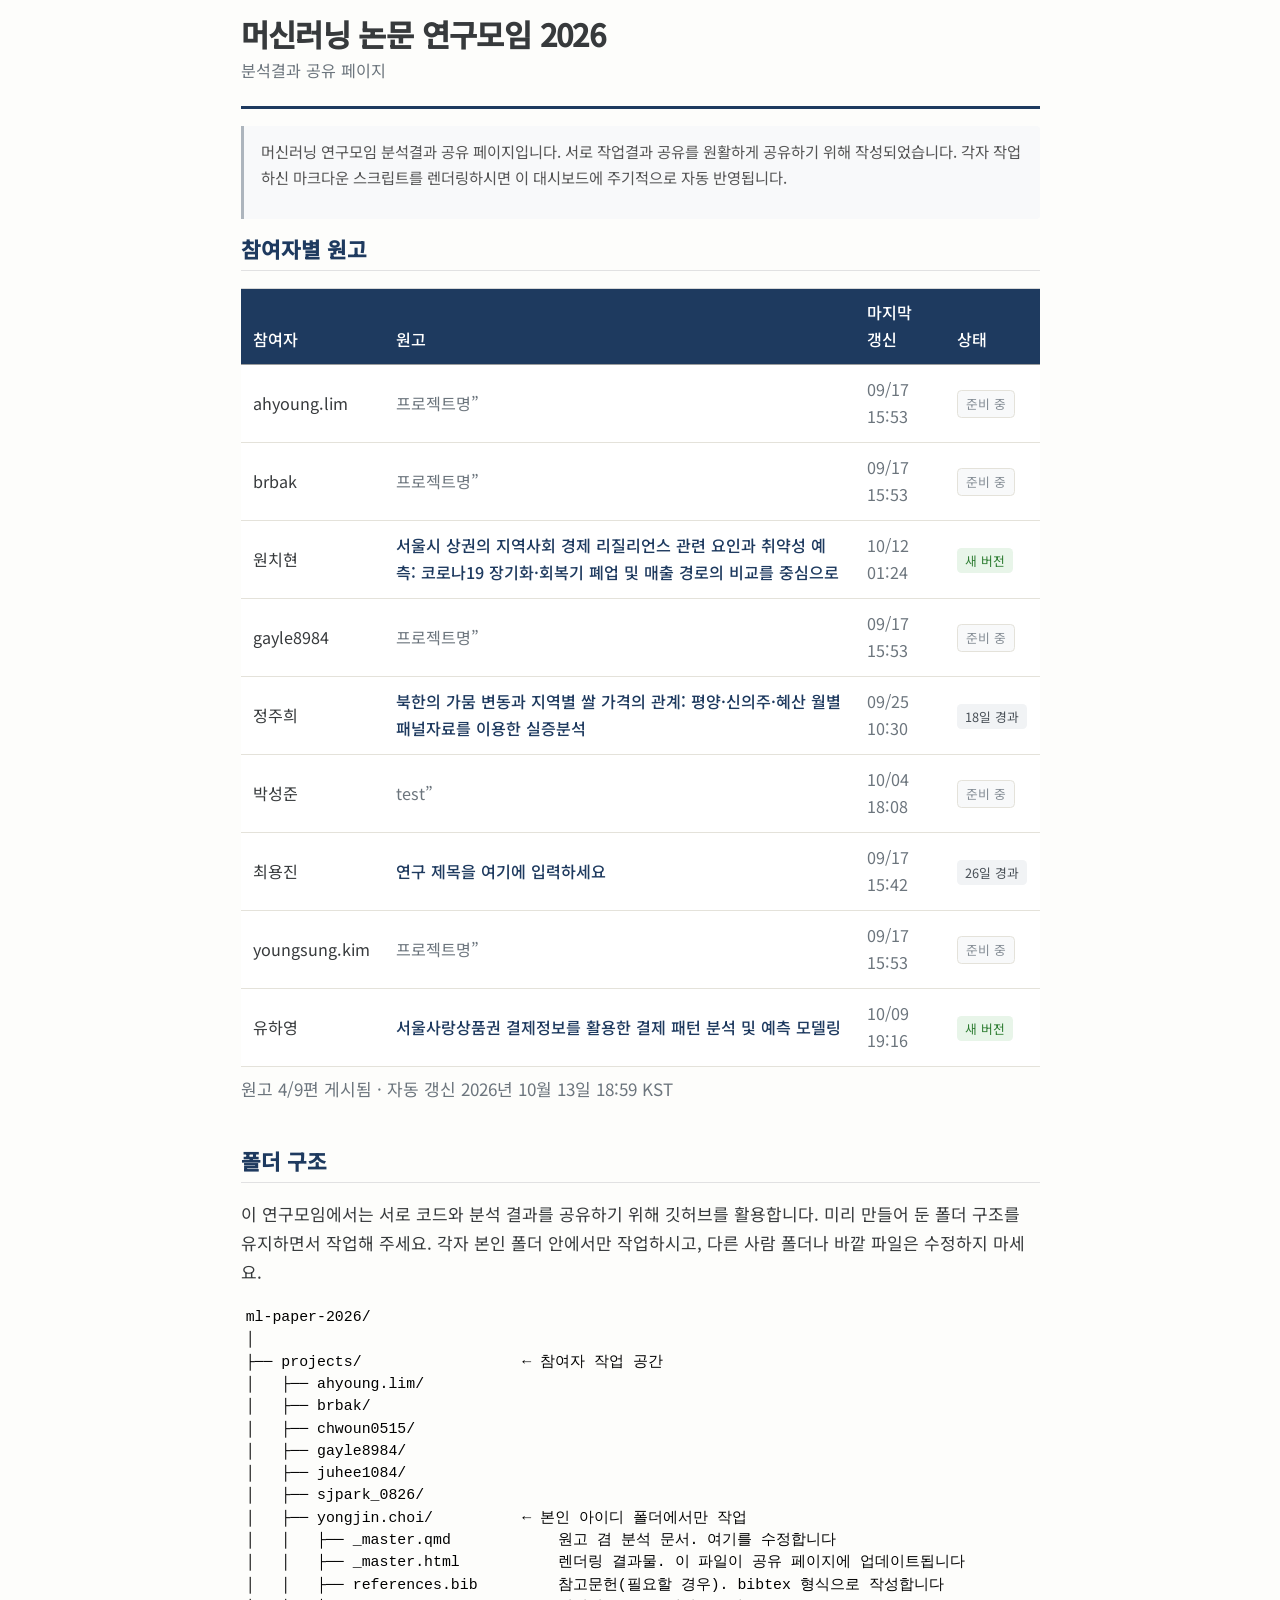
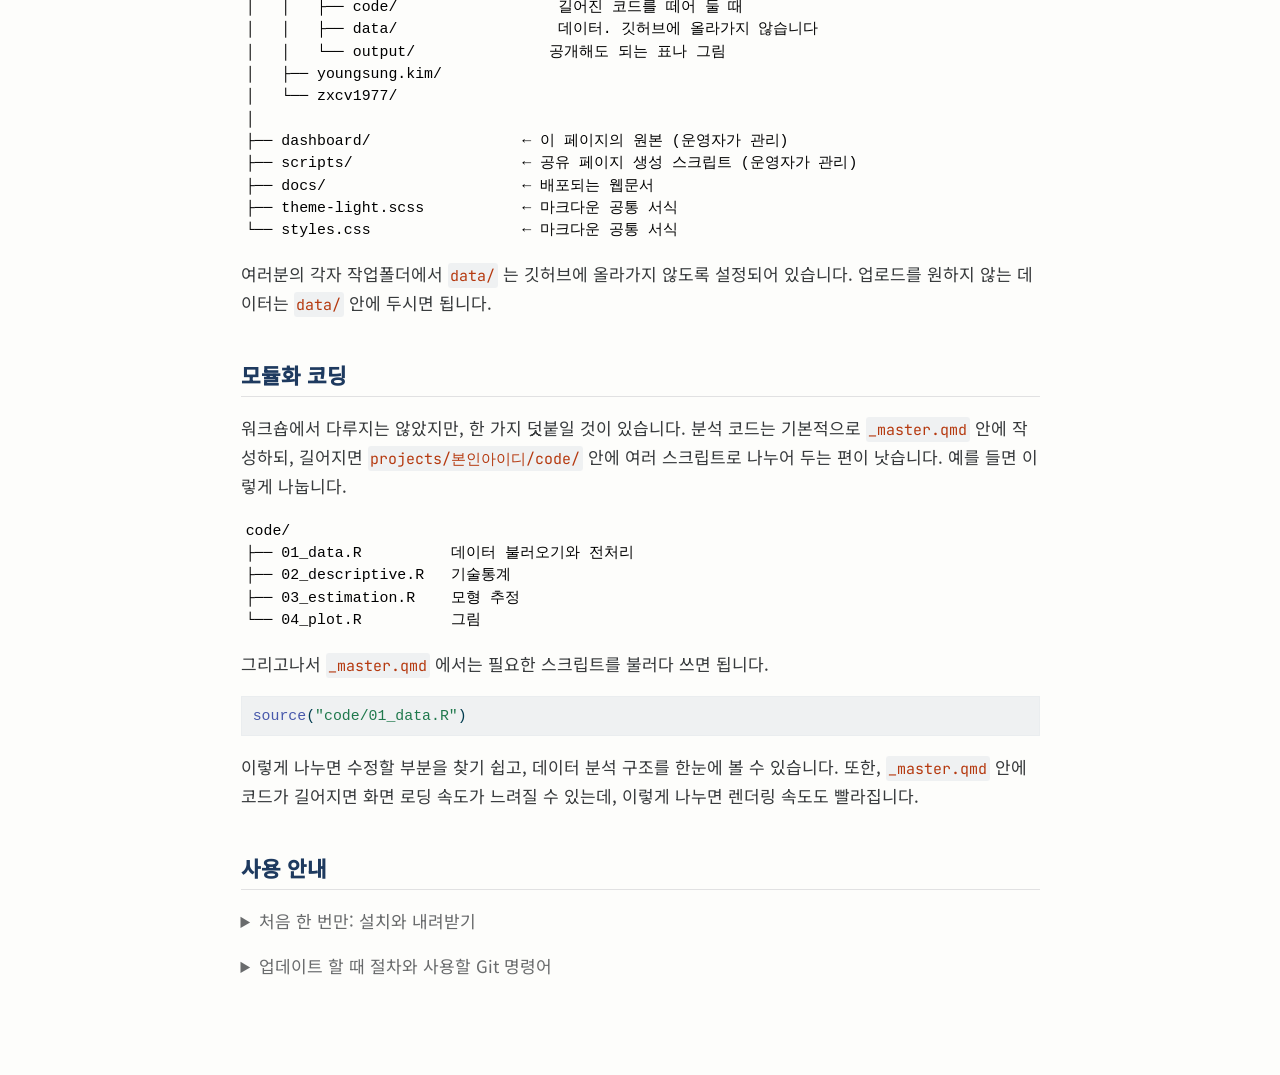
==== docs/index.html @ 2f72eb8a "Routine update 2026-10-14" ====
<!DOCTYPE html>
<html xmlns="http://www.w3.org/1999/xhtml" lang="ko" xml:lang="ko"><head>

<meta charset="utf-8">
<meta name="generator" content="quarto-1.9.38">

<meta name="viewport" content="width=device-width, initial-scale=1.0, user-scalable=yes">


<title>머신러닝 논문 연구모임 2026</title>
<style>

code{white-space: pre-wrap;}
span.smallcaps{font-variant: small-caps;}
div.columns{display: flex; gap: min(4vw, 1.5em);}
div.column{flex: auto; overflow-x: auto;}
div.hanging-indent{margin-left: 1.5em; text-indent: -1.5em;}
ul.task-list{list-style: none;}
ul.task-list li input[type="checkbox"] {
width: 0.8em;
margin: 0 0.8em 0.2em -1em;  vertical-align: middle;
}

html { -webkit-text-size-adjust: 100%; }
pre > code.sourceCode { white-space: pre; position: relative; }
pre > code.sourceCode > span { display: inline-block; line-height: 1.25; }
pre > code.sourceCode > span:empty { height: 1.2em; }
.sourceCode { overflow: visible; }
code.sourceCode > span { color: inherit; text-decoration: inherit; }
div.sourceCode { margin: 1em 0; }
pre.sourceCode { margin: 0; }
@media screen {
div.sourceCode { overflow: auto; }
}
@media print {
pre > code.sourceCode { white-space: pre-wrap; }
pre > code.sourceCode > span { text-indent: -5em; padding-left: 5em; }
}
pre.numberSource code
{ counter-reset: source-line 0; }
pre.numberSource code > span
{ position: relative; left: -4em; counter-increment: source-line; }
pre.numberSource code > span > a:first-child::before
{ content: counter(source-line);
position: relative; left: -1em; text-align: right; vertical-align: baseline;
border: none; display: inline-block;
-webkit-touch-callout: none; -webkit-user-select: none;
-khtml-user-select: none; -moz-user-select: none;
-ms-user-select: none; user-select: none;
padding: 0 4px; width: 4em;
}
pre.numberSource { margin-left: 3em; padding-left: 4px; }
div.sourceCode
{ }
@media screen {
pre > code.sourceCode > span > a:first-child::before { text-decoration: underline; }
}
</style>


<script>/*!
 * clipboard.js v2.0.11
 * https://clipboardjs.com/
 *
 * Licensed MIT © Zeno Rocha
 */
!function(t,e){"object"==typeof exports&&"object"==typeof module?module.exports=e():"function"==typeof define&&define.amd?define([],e):"object"==typeof exports?exports.ClipboardJS=e():t.ClipboardJS=e()}(this,function(){return n={686:function(t,e,n){"use strict";n.d(e,{default:function(){return b}});var e=n(279),i=n.n(e),e=n(370),u=n.n(e),e=n(817),r=n.n(e);function c(t){try{return document.execCommand(t)}catch(t){return}}var a=function(t){t=r()(t);return c("cut"),t};function o(t,e){var n,o,t=(n=t,o="rtl"===document.documentElement.getAttribute("dir"),(t=document.createElement("textarea")).style.fontSize="12pt",t.style.border="0",t.style.padding="0",t.style.margin="0",t.style.position="absolute",t.style[o?"right":"left"]="-9999px",o=window.pageYOffset||document.documentElement.scrollTop,t.style.top="".concat(o,"px"),t.setAttribute("readonly",""),t.value=n,t);return e.container.appendChild(t),e=r()(t),c("copy"),t.remove(),e}var f=function(t){var e=1<arguments.length&&void 0!==arguments[1]?arguments[1]:{container:document.body},n="";return"string"==typeof t?n=o(t,e):t instanceof HTMLInputElement&&!["text","search","url","tel","password"].includes(null==t?void 0:t.type)?n=o(t.value,e):(n=r()(t),c("copy")),n};function l(t){return(l="function"==typeof Symbol&&"symbol"==typeof Symbol.iterator?function(t){return typeof t}:function(t){return t&&"function"==typeof Symbol&&t.constructor===Symbol&&t!==Symbol.prototype?"symbol":typeof t})(t)}var s=function(){var t=0<arguments.length&&void 0!==arguments[0]?arguments[0]:{},e=t.action,n=void 0===e?"copy":e,o=t.container,e=t.target,t=t.text;if("copy"!==n&&"cut"!==n)throw new Error('Invalid "action" value, use either "copy" or "cut"');if(void 0!==e){if(!e||"object"!==l(e)||1!==e.nodeType)throw new Error('Invalid "target" value, use a valid Element');if("copy"===n&&e.hasAttribute("disabled"))throw new Error('Invalid "target" attribute. Please use "readonly" instead of "disabled" attribute');if("cut"===n&&(e.hasAttribute("readonly")||e.hasAttribute("disabled")))throw new Error('Invalid "target" attribute. You can\'t cut text from elements with "readonly" or "disabled" attributes')}return t?f(t,{container:o}):e?"cut"===n?a(e):f(e,{container:o}):void 0};function p(t){return(p="function"==typeof Symbol&&"symbol"==typeof Symbol.iterator?function(t){return typeof t}:function(t){return t&&"function"==typeof Symbol&&t.constructor===Symbol&&t!==Symbol.prototype?"symbol":typeof t})(t)}function d(t,e){for(var n=0;n<e.length;n++){var o=e[n];o.enumerable=o.enumerable||!1,o.configurable=!0,"value"in o&&(o.writable=!0),Object.defineProperty(t,o.key,o)}}function y(t,e){return(y=Object.setPrototypeOf||function(t,e){return t.__proto__=e,t})(t,e)}function h(n){var o=function(){if("undefined"==typeof Reflect||!Reflect.construct)return!1;if(Reflect.construct.sham)return!1;if("function"==typeof Proxy)return!0;try{return Date.prototype.toString.call(Reflect.construct(Date,[],function(){})),!0}catch(t){return!1}}();return function(){var t,e=v(n);return t=o?(t=v(this).constructor,Reflect.construct(e,arguments,t)):e.apply(this,arguments),e=this,!(t=t)||"object"!==p(t)&&"function"!=typeof t?function(t){if(void 0!==t)return t;throw new ReferenceError("this hasn't been initialised - super() hasn't been called")}(e):t}}function v(t){return(v=Object.setPrototypeOf?Object.getPrototypeOf:function(t){return t.__proto__||Object.getPrototypeOf(t)})(t)}function m(t,e){t="data-clipboard-".concat(t);if(e.hasAttribute(t))return e.getAttribute(t)}var b=function(){!function(t,e){if("function"!=typeof e&&null!==e)throw new TypeError("Super expression must either be null or a function");t.prototype=Object.create(e&&e.prototype,{constructor:{value:t,writable:!0,configurable:!0}}),e&&y(t,e)}(r,i());var t,e,n,o=h(r);function r(t,e){var n;return function(t){if(!(t instanceof r))throw new TypeError("Cannot call a class as a function")}(this),(n=o.call(this)).resolveOptions(e),n.listenClick(t),n}return t=r,n=[{key:"copy",value:function(t){var e=1<arguments.length&&void 0!==arguments[1]?arguments[1]:{container:document.body};return f(t,e)}},{key:"cut",value:function(t){return a(t)}},{key:"isSupported",value:function(){var t=0<arguments.length&&void 0!==arguments[0]?arguments[0]:["copy","cut"],t="string"==typeof t?[t]:t,e=!!document.queryCommandSupported;return t.forEach(function(t){e=e&&!!document.queryCommandSupported(t)}),e}}],(e=[{key:"resolveOptions",value:function(){var t=0<arguments.length&&void 0!==arguments[0]?arguments[0]:{};this.action="function"==typeof t.action?t.action:this.defaultAction,this.target="function"==typeof t.target?t.target:this.defaultTarget,this.text="function"==typeof t.text?t.text:this.defaultText,this.container="object"===p(t.container)?t.container:document.body}},{key:"listenClick",value:function(t){var e=this;this.listener=u()(t,"click",function(t){return e.onClick(t)})}},{key:"onClick",value:function(t){var e=t.delegateTarget||t.currentTarget,n=this.action(e)||"copy",t=s({action:n,container:this.container,target:this.target(e),text:this.text(e)});this.emit(t?"success":"error",{action:n,text:t,trigger:e,clearSelection:function(){e&&e.focus(),window.getSelection().removeAllRanges()}})}},{key:"defaultAction",value:function(t){return m("action",t)}},{key:"defaultTarget",value:function(t){t=m("target",t);if(t)return document.querySelector(t)}},{key:"defaultText",value:function(t){return m("text",t)}},{key:"destroy",value:function(){this.listener.destroy()}}])&&d(t.prototype,e),n&&d(t,n),r}()},828:function(t){var e;"undefined"==typeof Element||Element.prototype.matches||((e=Element.prototype).matches=e.matchesSelector||e.mozMatchesSelector||e.msMatchesSelector||e.oMatchesSelector||e.webkitMatchesSelector),t.exports=function(t,e){for(;t&&9!==t.nodeType;){if("function"==typeof t.matches&&t.matches(e))return t;t=t.parentNode}}},438:function(t,e,n){var u=n(828);function i(t,e,n,o,r){var i=function(e,n,t,o){return function(t){t.delegateTarget=u(t.target,n),t.delegateTarget&&o.call(e,t)}}.apply(this,arguments);return t.addEventListener(n,i,r),{destroy:function(){t.removeEventListener(n,i,r)}}}t.exports=function(t,e,n,o,r){return"function"==typeof t.addEventListener?i.apply(null,arguments):"function"==typeof n?i.bind(null,document).apply(null,arguments):("string"==typeof t&&(t=document.querySelectorAll(t)),Array.prototype.map.call(t,function(t){return i(t,e,n,o,r)}))}},879:function(t,n){n.node=function(t){return void 0!==t&&t instanceof HTMLElement&&1===t.nodeType},n.nodeList=function(t){var e=Object.prototype.toString.call(t);return void 0!==t&&("[object NodeList]"===e||"[object HTMLCollection]"===e)&&"length"in t&&(0===t.length||n.node(t[0]))},n.string=function(t){return"string"==typeof t||t instanceof String},n.fn=function(t){return"[object Function]"===Object.prototype.toString.call(t)}},370:function(t,e,n){var f=n(879),l=n(438);t.exports=function(t,e,n){if(!t&&!e&&!n)throw new Error("Missing required arguments");if(!f.string(e))throw new TypeError("Second argument must be a String");if(!f.fn(n))throw new TypeError("Third argument must be a Function");if(f.node(t))return c=e,a=n,(u=t).addEventListener(c,a),{destroy:function(){u.removeEventListener(c,a)}};if(f.nodeList(t))return o=t,r=e,i=n,Array.prototype.forEach.call(o,function(t){t.addEventListener(r,i)}),{destroy:function(){Array.prototype.forEach.call(o,function(t){t.removeEventListener(r,i)})}};if(f.string(t))return t=t,e=e,n=n,l(document.body,t,e,n);throw new TypeError("First argument must be a String, HTMLElement, HTMLCollection, or NodeList");var o,r,i,u,c,a}},817:function(t){t.exports=function(t){var e,n="SELECT"===t.nodeName?(t.focus(),t.value):"INPUT"===t.nodeName||"TEXTAREA"===t.nodeName?((e=t.hasAttribute("readonly"))||t.setAttribute("readonly",""),t.select(),t.setSelectionRange(0,t.value.length),e||t.removeAttribute("readonly"),t.value):(t.hasAttribute("contenteditable")&&t.focus(),n=window.getSelection(),(e=document.createRange()).selectNodeContents(t),n.removeAllRanges(),n.addRange(e),n.toString());return n}},279:function(t){function e(){}e.prototype={on:function(t,e,n){var o=this.e||(this.e={});return(o[t]||(o[t]=[])).push({fn:e,ctx:n}),this},once:function(t,e,n){var o=this;function r(){o.off(t,r),e.apply(n,arguments)}return r._=e,this.on(t,r,n)},emit:function(t){for(var e=[].slice.call(arguments,1),n=((this.e||(this.e={}))[t]||[]).slice(),o=0,r=n.length;o<r;o++)n[o].fn.apply(n[o].ctx,e);return this},off:function(t,e){var n=this.e||(this.e={}),o=n[t],r=[];if(o&&e)for(var i=0,u=o.length;i<u;i++)o[i].fn!==e&&o[i].fn._!==e&&r.push(o[i]);return r.length?n[t]=r:delete n[t],this}},t.exports=e,t.exports.TinyEmitter=e}},r={},o.n=function(t){var e=t&&t.__esModule?function(){return t.default}:function(){return t};return o.d(e,{a:e}),e},o.d=function(t,e){for(var n in e)o.o(e,n)&&!o.o(t,n)&&Object.defineProperty(t,n,{enumerable:!0,get:e[n]})},o.o=function(t,e){return Object.prototype.hasOwnProperty.call(t,e)},o(686).default;function o(t){if(r[t])return r[t].exports;var e=r[t]={exports:{}};return n[t](e,e.exports,o),e.exports}var n,r});</script>
<script src="[data-uri]" type="module"></script>
<script src="[data-uri]" type="module"></script>
<script>/**
 * @popperjs/core v2.11.7 - MIT License
 */

!function(e,t){"object"==typeof exports&&"undefined"!=typeof module?t(exports):"function"==typeof define&&define.amd?define(["exports"],t):t((e="undefined"!=typeof globalThis?globalThis:e||self).Popper={})}(this,(function(e){"use strict";function t(e){if(null==e)return window;if("[object Window]"!==e.toString()){var t=e.ownerDocument;return t&&t.defaultView||window}return e}function n(e){return e instanceof t(e).Element||e instanceof Element}function r(e){return e instanceof t(e).HTMLElement||e instanceof HTMLElement}function o(e){return"undefined"!=typeof ShadowRoot&&(e instanceof t(e).ShadowRoot||e instanceof ShadowRoot)}var i=Math.max,a=Math.min,s=Math.round;function f(){var e=navigator.userAgentData;return null!=e&&e.brands&&Array.isArray(e.brands)?e.brands.map((function(e){return e.brand+"/"+e.version})).join(" "):navigator.userAgent}function c(){return!/^((?!chrome|android).)*safari/i.test(f())}function p(e,o,i){void 0===o&&(o=!1),void 0===i&&(i=!1);var a=e.getBoundingClientRect(),f=1,p=1;o&&r(e)&&(f=e.offsetWidth>0&&s(a.width)/e.offsetWidth||1,p=e.offsetHeight>0&&s(a.height)/e.offsetHeight||1);var u=(n(e)?t(e):window).visualViewport,l=!c()&&i,d=(a.left+(l&&u?u.offsetLeft:0))/f,h=(a.top+(l&&u?u.offsetTop:0))/p,m=a.width/f,v=a.height/p;return{width:m,height:v,top:h,right:d+m,bottom:h+v,left:d,x:d,y:h}}function u(e){var n=t(e);return{scrollLeft:n.pageXOffset,scrollTop:n.pageYOffset}}function l(e){return e?(e.nodeName||"").toLowerCase():null}function d(e){return((n(e)?e.ownerDocument:e.document)||window.document).documentElement}function h(e){return p(d(e)).left+u(e).scrollLeft}function m(e){return t(e).getComputedStyle(e)}function v(e){var t=m(e),n=t.overflow,r=t.overflowX,o=t.overflowY;return/auto|scroll|overlay|hidden/.test(n+o+r)}function y(e,n,o){void 0===o&&(o=!1);var i,a,f=r(n),c=r(n)&&function(e){var t=e.getBoundingClientRect(),n=s(t.width)/e.offsetWidth||1,r=s(t.height)/e.offsetHeight||1;return 1!==n||1!==r}(n),m=d(n),y=p(e,c,o),g={scrollLeft:0,scrollTop:0},b={x:0,y:0};return(f||!f&&!o)&&(("body"!==l(n)||v(m))&&(g=(i=n)!==t(i)&&r(i)?{scrollLeft:(a=i).scrollLeft,scrollTop:a.scrollTop}:u(i)),r(n)?((b=p(n,!0)).x+=n.clientLeft,b.y+=n.clientTop):m&&(b.x=h(m))),{x:y.left+g.scrollLeft-b.x,y:y.top+g.scrollTop-b.y,width:y.width,height:y.height}}function g(e){var t=p(e),n=e.offsetWidth,r=e.offsetHeight;return Math.abs(t.width-n)<=1&&(n=t.width),Math.abs(t.height-r)<=1&&(r=t.height),{x:e.offsetLeft,y:e.offsetTop,width:n,height:r}}function b(e){return"html"===l(e)?e:e.assignedSlot||e.parentNode||(o(e)?e.host:null)||d(e)}function x(e){return["html","body","#document"].indexOf(l(e))>=0?e.ownerDocument.body:r(e)&&v(e)?e:x(b(e))}function w(e,n){var r;void 0===n&&(n=[]);var o=x(e),i=o===(null==(r=e.ownerDocument)?void 0:r.body),a=t(o),s=i?[a].concat(a.visualViewport||[],v(o)?o:[]):o,f=n.concat(s);return i?f:f.concat(w(b(s)))}function O(e){return["table","td","th"].indexOf(l(e))>=0}function j(e){return r(e)&&"fixed"!==m(e).position?e.offsetParent:null}function E(e){for(var n=t(e),i=j(e);i&&O(i)&&"static"===m(i).position;)i=j(i);return i&&("html"===l(i)||"body"===l(i)&&"static"===m(i).position)?n:i||function(e){var t=/firefox/i.test(f());if(/Trident/i.test(f())&&r(e)&&"fixed"===m(e).position)return null;var n=b(e);for(o(n)&&(n=n.host);r(n)&&["html","body"].indexOf(l(n))<0;){var i=m(n);if("none"!==i.transform||"none"!==i.perspective||"paint"===i.contain||-1!==["transform","perspective"].indexOf(i.willChange)||t&&"filter"===i.willChange||t&&i.filter&&"none"!==i.filter)return n;n=n.parentNode}return null}(e)||n}var D="top",A="bottom",L="right",P="left",M="auto",k=[D,A,L,P],W="start",B="end",H="viewport",T="popper",R=k.reduce((function(e,t){return e.concat([t+"-"+W,t+"-"+B])}),[]),S=[].concat(k,[M]).reduce((function(e,t){return e.concat([t,t+"-"+W,t+"-"+B])}),[]),V=["beforeRead","read","afterRead","beforeMain","main","afterMain","beforeWrite","write","afterWrite"];function q(e){var t=new Map,n=new Set,r=[];function o(e){n.add(e.name),[].concat(e.requires||[],e.requiresIfExists||[]).forEach((function(e){if(!n.has(e)){var r=t.get(e);r&&o(r)}})),r.push(e)}return e.forEach((function(e){t.set(e.name,e)})),e.forEach((function(e){n.has(e.name)||o(e)})),r}function C(e){return e.split("-")[0]}function N(e,t){var n=t.getRootNode&&t.getRootNode();if(e.contains(t))return!0;if(n&&o(n)){var r=t;do{if(r&&e.isSameNode(r))return!0;r=r.parentNode||r.host}while(r)}return!1}function I(e){return Object.assign({},e,{left:e.x,top:e.y,right:e.x+e.width,bottom:e.y+e.height})}function _(e,r,o){return r===H?I(function(e,n){var r=t(e),o=d(e),i=r.visualViewport,a=o.clientWidth,s=o.clientHeight,f=0,p=0;if(i){a=i.width,s=i.height;var u=c();(u||!u&&"fixed"===n)&&(f=i.offsetLeft,p=i.offsetTop)}return{width:a,height:s,x:f+h(e),y:p}}(e,o)):n(r)?function(e,t){var n=p(e,!1,"fixed"===t);return n.top=n.top+e.clientTop,n.left=n.left+e.clientLeft,n.bottom=n.top+e.clientHeight,n.right=n.left+e.clientWidth,n.width=e.clientWidth,n.height=e.clientHeight,n.x=n.left,n.y=n.top,n}(r,o):I(function(e){var t,n=d(e),r=u(e),o=null==(t=e.ownerDocument)?void 0:t.body,a=i(n.scrollWidth,n.clientWidth,o?o.scrollWidth:0,o?o.clientWidth:0),s=i(n.scrollHeight,n.clientHeight,o?o.scrollHeight:0,o?o.clientHeight:0),f=-r.scrollLeft+h(e),c=-r.scrollTop;return"rtl"===m(o||n).direction&&(f+=i(n.clientWidth,o?o.clientWidth:0)-a),{width:a,height:s,x:f,y:c}}(d(e)))}function F(e,t,o,s){var f="clippingParents"===t?function(e){var t=w(b(e)),o=["absolute","fixed"].indexOf(m(e).position)>=0&&r(e)?E(e):e;return n(o)?t.filter((function(e){return n(e)&&N(e,o)&&"body"!==l(e)})):[]}(e):[].concat(t),c=[].concat(f,[o]),p=c[0],u=c.reduce((function(t,n){var r=_(e,n,s);return t.top=i(r.top,t.top),t.right=a(r.right,t.right),t.bottom=a(r.bottom,t.bottom),t.left=i(r.left,t.left),t}),_(e,p,s));return u.width=u.right-u.left,u.height=u.bottom-u.top,u.x=u.left,u.y=u.top,u}function U(e){return e.split("-")[1]}function z(e){return["top","bottom"].indexOf(e)>=0?"x":"y"}function X(e){var t,n=e.reference,r=e.element,o=e.placement,i=o?C(o):null,a=o?U(o):null,s=n.x+n.width/2-r.width/2,f=n.y+n.height/2-r.height/2;switch(i){case D:t={x:s,y:n.y-r.height};break;case A:t={x:s,y:n.y+n.height};break;case L:t={x:n.x+n.width,y:f};break;case P:t={x:n.x-r.width,y:f};break;default:t={x:n.x,y:n.y}}var c=i?z(i):null;if(null!=c){var p="y"===c?"height":"width";switch(a){case W:t[c]=t[c]-(n[p]/2-r[p]/2);break;case B:t[c]=t[c]+(n[p]/2-r[p]/2)}}return t}function Y(e){return Object.assign({},{top:0,right:0,bottom:0,left:0},e)}function G(e,t){return t.reduce((function(t,n){return t[n]=e,t}),{})}function J(e,t){void 0===t&&(t={});var r=t,o=r.placement,i=void 0===o?e.placement:o,a=r.strategy,s=void 0===a?e.strategy:a,f=r.boundary,c=void 0===f?"clippingParents":f,u=r.rootBoundary,l=void 0===u?H:u,h=r.elementContext,m=void 0===h?T:h,v=r.altBoundary,y=void 0!==v&&v,g=r.padding,b=void 0===g?0:g,x=Y("number"!=typeof b?b:G(b,k)),w=m===T?"reference":T,O=e.rects.popper,j=e.elements[y?w:m],E=F(n(j)?j:j.contextElement||d(e.elements.popper),c,l,s),P=p(e.elements.reference),M=X({reference:P,element:O,strategy:"absolute",placement:i}),W=I(Object.assign({},O,M)),B=m===T?W:P,R={top:E.top-B.top+x.top,bottom:B.bottom-E.bottom+x.bottom,left:E.left-B.left+x.left,right:B.right-E.right+x.right},S=e.modifiersData.offset;if(m===T&&S){var V=S[i];Object.keys(R).forEach((function(e){var t=[L,A].indexOf(e)>=0?1:-1,n=[D,A].indexOf(e)>=0?"y":"x";R[e]+=V[n]*t}))}return R}var K={placement:"bottom",modifiers:[],strategy:"absolute"};function Q(){for(var e=arguments.length,t=new Array(e),n=0;n<e;n++)t[n]=arguments[n];return!t.some((function(e){return!(e&&"function"==typeof e.getBoundingClientRect)}))}function Z(e){void 0===e&&(e={});var t=e,r=t.defaultModifiers,o=void 0===r?[]:r,i=t.defaultOptions,a=void 0===i?K:i;return function(e,t,r){void 0===r&&(r=a);var i,s,f={placement:"bottom",orderedModifiers:[],options:Object.assign({},K,a),modifiersData:{},elements:{reference:e,popper:t},attributes:{},styles:{}},c=[],p=!1,u={state:f,setOptions:function(r){var i="function"==typeof r?r(f.options):r;l(),f.options=Object.assign({},a,f.options,i),f.scrollParents={reference:n(e)?w(e):e.contextElement?w(e.contextElement):[],popper:w(t)};var s,p,d=function(e){var t=q(e);return V.reduce((function(e,n){return e.concat(t.filter((function(e){return e.phase===n})))}),[])}((s=[].concat(o,f.options.modifiers),p=s.reduce((function(e,t){var n=e[t.name];return e[t.name]=n?Object.assign({},n,t,{options:Object.assign({},n.options,t.options),data:Object.assign({},n.data,t.data)}):t,e}),{}),Object.keys(p).map((function(e){return p[e]}))));return f.orderedModifiers=d.filter((function(e){return e.enabled})),f.orderedModifiers.forEach((function(e){var t=e.name,n=e.options,r=void 0===n?{}:n,o=e.effect;if("function"==typeof o){var i=o({state:f,name:t,instance:u,options:r}),a=function(){};c.push(i||a)}})),u.update()},forceUpdate:function(){if(!p){var e=f.elements,t=e.reference,n=e.popper;if(Q(t,n)){f.rects={reference:y(t,E(n),"fixed"===f.options.strategy),popper:g(n)},f.reset=!1,f.placement=f.options.placement,f.orderedModifiers.forEach((function(e){return f.modifiersData[e.name]=Object.assign({},e.data)}));for(var r=0;r<f.orderedModifiers.length;r++)if(!0!==f.reset){var o=f.orderedModifiers[r],i=o.fn,a=o.options,s=void 0===a?{}:a,c=o.name;"function"==typeof i&&(f=i({state:f,options:s,name:c,instance:u})||f)}else f.reset=!1,r=-1}}},update:(i=function(){return new Promise((function(e){u.forceUpdate(),e(f)}))},function(){return s||(s=new Promise((function(e){Promise.resolve().then((function(){s=void 0,e(i())}))}))),s}),destroy:function(){l(),p=!0}};if(!Q(e,t))return u;function l(){c.forEach((function(e){return e()})),c=[]}return u.setOptions(r).then((function(e){!p&&r.onFirstUpdate&&r.onFirstUpdate(e)})),u}}var $={passive:!0};var ee={name:"eventListeners",enabled:!0,phase:"write",fn:function(){},effect:function(e){var n=e.state,r=e.instance,o=e.options,i=o.scroll,a=void 0===i||i,s=o.resize,f=void 0===s||s,c=t(n.elements.popper),p=[].concat(n.scrollParents.reference,n.scrollParents.popper);return a&&p.forEach((function(e){e.addEventListener("scroll",r.update,$)})),f&&c.addEventListener("resize",r.update,$),function(){a&&p.forEach((function(e){e.removeEventListener("scroll",r.update,$)})),f&&c.removeEventListener("resize",r.update,$)}},data:{}};var te={name:"popperOffsets",enabled:!0,phase:"read",fn:function(e){var t=e.state,n=e.name;t.modifiersData[n]=X({reference:t.rects.reference,element:t.rects.popper,strategy:"absolute",placement:t.placement})},data:{}},ne={top:"auto",right:"auto",bottom:"auto",left:"auto"};function re(e){var n,r=e.popper,o=e.popperRect,i=e.placement,a=e.variation,f=e.offsets,c=e.position,p=e.gpuAcceleration,u=e.adaptive,l=e.roundOffsets,h=e.isFixed,v=f.x,y=void 0===v?0:v,g=f.y,b=void 0===g?0:g,x="function"==typeof l?l({x:y,y:b}):{x:y,y:b};y=x.x,b=x.y;var w=f.hasOwnProperty("x"),O=f.hasOwnProperty("y"),j=P,M=D,k=window;if(u){var W=E(r),H="clientHeight",T="clientWidth";if(W===t(r)&&"static"!==m(W=d(r)).position&&"absolute"===c&&(H="scrollHeight",T="scrollWidth"),W=W,i===D||(i===P||i===L)&&a===B)M=A,b-=(h&&W===k&&k.visualViewport?k.visualViewport.height:W[H])-o.height,b*=p?1:-1;if(i===P||(i===D||i===A)&&a===B)j=L,y-=(h&&W===k&&k.visualViewport?k.visualViewport.width:W[T])-o.width,y*=p?1:-1}var R,S=Object.assign({position:c},u&&ne),V=!0===l?function(e,t){var n=e.x,r=e.y,o=t.devicePixelRatio||1;return{x:s(n*o)/o||0,y:s(r*o)/o||0}}({x:y,y:b},t(r)):{x:y,y:b};return y=V.x,b=V.y,p?Object.assign({},S,((R={})[M]=O?"0":"",R[j]=w?"0":"",R.transform=(k.devicePixelRatio||1)<=1?"translate("+y+"px, "+b+"px)":"translate3d("+y+"px, "+b+"px, 0)",R)):Object.assign({},S,((n={})[M]=O?b+"px":"",n[j]=w?y+"px":"",n.transform="",n))}var oe={name:"computeStyles",enabled:!0,phase:"beforeWrite",fn:function(e){var t=e.state,n=e.options,r=n.gpuAcceleration,o=void 0===r||r,i=n.adaptive,a=void 0===i||i,s=n.roundOffsets,f=void 0===s||s,c={placement:C(t.placement),variation:U(t.placement),popper:t.elements.popper,popperRect:t.rects.popper,gpuAcceleration:o,isFixed:"fixed"===t.options.strategy};null!=t.modifiersData.popperOffsets&&(t.styles.popper=Object.assign({},t.styles.popper,re(Object.assign({},c,{offsets:t.modifiersData.popperOffsets,position:t.options.strategy,adaptive:a,roundOffsets:f})))),null!=t.modifiersData.arrow&&(t.styles.arrow=Object.assign({},t.styles.arrow,re(Object.assign({},c,{offsets:t.modifiersData.arrow,position:"absolute",adaptive:!1,roundOffsets:f})))),t.attributes.popper=Object.assign({},t.attributes.popper,{"data-popper-placement":t.placement})},data:{}};var ie={name:"applyStyles",enabled:!0,phase:"write",fn:function(e){var t=e.state;Object.keys(t.elements).forEach((function(e){var n=t.styles[e]||{},o=t.attributes[e]||{},i=t.elements[e];r(i)&&l(i)&&(Object.assign(i.style,n),Object.keys(o).forEach((function(e){var t=o[e];!1===t?i.removeAttribute(e):i.setAttribute(e,!0===t?"":t)})))}))},effect:function(e){var t=e.state,n={popper:{position:t.options.strategy,left:"0",top:"0",margin:"0"},arrow:{position:"absolute"},reference:{}};return Object.assign(t.elements.popper.style,n.popper),t.styles=n,t.elements.arrow&&Object.assign(t.elements.arrow.style,n.arrow),function(){Object.keys(t.elements).forEach((function(e){var o=t.elements[e],i=t.attributes[e]||{},a=Object.keys(t.styles.hasOwnProperty(e)?t.styles[e]:n[e]).reduce((function(e,t){return e[t]="",e}),{});r(o)&&l(o)&&(Object.assign(o.style,a),Object.keys(i).forEach((function(e){o.removeAttribute(e)})))}))}},requires:["computeStyles"]};var ae={name:"offset",enabled:!0,phase:"main",requires:["popperOffsets"],fn:function(e){var t=e.state,n=e.options,r=e.name,o=n.offset,i=void 0===o?[0,0]:o,a=S.reduce((function(e,n){return e[n]=function(e,t,n){var r=C(e),o=[P,D].indexOf(r)>=0?-1:1,i="function"==typeof n?n(Object.assign({},t,{placement:e})):n,a=i[0],s=i[1];return a=a||0,s=(s||0)*o,[P,L].indexOf(r)>=0?{x:s,y:a}:{x:a,y:s}}(n,t.rects,i),e}),{}),s=a[t.placement],f=s.x,c=s.y;null!=t.modifiersData.popperOffsets&&(t.modifiersData.popperOffsets.x+=f,t.modifiersData.popperOffsets.y+=c),t.modifiersData[r]=a}},se={left:"right",right:"left",bottom:"top",top:"bottom"};function fe(e){return e.replace(/left|right|bottom|top/g,(function(e){return se[e]}))}var ce={start:"end",end:"start"};function pe(e){return e.replace(/start|end/g,(function(e){return ce[e]}))}function ue(e,t){void 0===t&&(t={});var n=t,r=n.placement,o=n.boundary,i=n.rootBoundary,a=n.padding,s=n.flipVariations,f=n.allowedAutoPlacements,c=void 0===f?S:f,p=U(r),u=p?s?R:R.filter((function(e){return U(e)===p})):k,l=u.filter((function(e){return c.indexOf(e)>=0}));0===l.length&&(l=u);var d=l.reduce((function(t,n){return t[n]=J(e,{placement:n,boundary:o,rootBoundary:i,padding:a})[C(n)],t}),{});return Object.keys(d).sort((function(e,t){return d[e]-d[t]}))}var le={name:"flip",enabled:!0,phase:"main",fn:function(e){var t=e.state,n=e.options,r=e.name;if(!t.modifiersData[r]._skip){for(var o=n.mainAxis,i=void 0===o||o,a=n.altAxis,s=void 0===a||a,f=n.fallbackPlacements,c=n.padding,p=n.boundary,u=n.rootBoundary,l=n.altBoundary,d=n.flipVariations,h=void 0===d||d,m=n.allowedAutoPlacements,v=t.options.placement,y=C(v),g=f||(y===v||!h?[fe(v)]:function(e){if(C(e)===M)return[];var t=fe(e);return[pe(e),t,pe(t)]}(v)),b=[v].concat(g).reduce((function(e,n){return e.concat(C(n)===M?ue(t,{placement:n,boundary:p,rootBoundary:u,padding:c,flipVariations:h,allowedAutoPlacements:m}):n)}),[]),x=t.rects.reference,w=t.rects.popper,O=new Map,j=!0,E=b[0],k=0;k<b.length;k++){var B=b[k],H=C(B),T=U(B)===W,R=[D,A].indexOf(H)>=0,S=R?"width":"height",V=J(t,{placement:B,boundary:p,rootBoundary:u,altBoundary:l,padding:c}),q=R?T?L:P:T?A:D;x[S]>w[S]&&(q=fe(q));var N=fe(q),I=[];if(i&&I.push(V[H]<=0),s&&I.push(V[q]<=0,V[N]<=0),I.every((function(e){return e}))){E=B,j=!1;break}O.set(B,I)}if(j)for(var _=function(e){var t=b.find((function(t){var n=O.get(t);if(n)return n.slice(0,e).every((function(e){return e}))}));if(t)return E=t,"break"},F=h?3:1;F>0;F--){if("break"===_(F))break}t.placement!==E&&(t.modifiersData[r]._skip=!0,t.placement=E,t.reset=!0)}},requiresIfExists:["offset"],data:{_skip:!1}};function de(e,t,n){return i(e,a(t,n))}var he={name:"preventOverflow",enabled:!0,phase:"main",fn:function(e){var t=e.state,n=e.options,r=e.name,o=n.mainAxis,s=void 0===o||o,f=n.altAxis,c=void 0!==f&&f,p=n.boundary,u=n.rootBoundary,l=n.altBoundary,d=n.padding,h=n.tether,m=void 0===h||h,v=n.tetherOffset,y=void 0===v?0:v,b=J(t,{boundary:p,rootBoundary:u,padding:d,altBoundary:l}),x=C(t.placement),w=U(t.placement),O=!w,j=z(x),M="x"===j?"y":"x",k=t.modifiersData.popperOffsets,B=t.rects.reference,H=t.rects.popper,T="function"==typeof y?y(Object.assign({},t.rects,{placement:t.placement})):y,R="number"==typeof T?{mainAxis:T,altAxis:T}:Object.assign({mainAxis:0,altAxis:0},T),S=t.modifiersData.offset?t.modifiersData.offset[t.placement]:null,V={x:0,y:0};if(k){if(s){var q,N="y"===j?D:P,I="y"===j?A:L,_="y"===j?"height":"width",F=k[j],X=F+b[N],Y=F-b[I],G=m?-H[_]/2:0,K=w===W?B[_]:H[_],Q=w===W?-H[_]:-B[_],Z=t.elements.arrow,$=m&&Z?g(Z):{width:0,height:0},ee=t.modifiersData["arrow#persistent"]?t.modifiersData["arrow#persistent"].padding:{top:0,right:0,bottom:0,left:0},te=ee[N],ne=ee[I],re=de(0,B[_],$[_]),oe=O?B[_]/2-G-re-te-R.mainAxis:K-re-te-R.mainAxis,ie=O?-B[_]/2+G+re+ne+R.mainAxis:Q+re+ne+R.mainAxis,ae=t.elements.arrow&&E(t.elements.arrow),se=ae?"y"===j?ae.clientTop||0:ae.clientLeft||0:0,fe=null!=(q=null==S?void 0:S[j])?q:0,ce=F+ie-fe,pe=de(m?a(X,F+oe-fe-se):X,F,m?i(Y,ce):Y);k[j]=pe,V[j]=pe-F}if(c){var ue,le="x"===j?D:P,he="x"===j?A:L,me=k[M],ve="y"===M?"height":"width",ye=me+b[le],ge=me-b[he],be=-1!==[D,P].indexOf(x),xe=null!=(ue=null==S?void 0:S[M])?ue:0,we=be?ye:me-B[ve]-H[ve]-xe+R.altAxis,Oe=be?me+B[ve]+H[ve]-xe-R.altAxis:ge,je=m&&be?function(e,t,n){var r=de(e,t,n);return r>n?n:r}(we,me,Oe):de(m?we:ye,me,m?Oe:ge);k[M]=je,V[M]=je-me}t.modifiersData[r]=V}},requiresIfExists:["offset"]};var me={name:"arrow",enabled:!0,phase:"main",fn:function(e){var t,n=e.state,r=e.name,o=e.options,i=n.elements.arrow,a=n.modifiersData.popperOffsets,s=C(n.placement),f=z(s),c=[P,L].indexOf(s)>=0?"height":"width";if(i&&a){var p=function(e,t){return Y("number"!=typeof(e="function"==typeof e?e(Object.assign({},t.rects,{placement:t.placement})):e)?e:G(e,k))}(o.padding,n),u=g(i),l="y"===f?D:P,d="y"===f?A:L,h=n.rects.reference[c]+n.rects.reference[f]-a[f]-n.rects.popper[c],m=a[f]-n.rects.reference[f],v=E(i),y=v?"y"===f?v.clientHeight||0:v.clientWidth||0:0,b=h/2-m/2,x=p[l],w=y-u[c]-p[d],O=y/2-u[c]/2+b,j=de(x,O,w),M=f;n.modifiersData[r]=((t={})[M]=j,t.centerOffset=j-O,t)}},effect:function(e){var t=e.state,n=e.options.element,r=void 0===n?"[data-popper-arrow]":n;null!=r&&("string"!=typeof r||(r=t.elements.popper.querySelector(r)))&&N(t.elements.popper,r)&&(t.elements.arrow=r)},requires:["popperOffsets"],requiresIfExists:["preventOverflow"]};function ve(e,t,n){return void 0===n&&(n={x:0,y:0}),{top:e.top-t.height-n.y,right:e.right-t.width+n.x,bottom:e.bottom-t.height+n.y,left:e.left-t.width-n.x}}function ye(e){return[D,L,A,P].some((function(t){return e[t]>=0}))}var ge={name:"hide",enabled:!0,phase:"main",requiresIfExists:["preventOverflow"],fn:function(e){var t=e.state,n=e.name,r=t.rects.reference,o=t.rects.popper,i=t.modifiersData.preventOverflow,a=J(t,{elementContext:"reference"}),s=J(t,{altBoundary:!0}),f=ve(a,r),c=ve(s,o,i),p=ye(f),u=ye(c);t.modifiersData[n]={referenceClippingOffsets:f,popperEscapeOffsets:c,isReferenceHidden:p,hasPopperEscaped:u},t.attributes.popper=Object.assign({},t.attributes.popper,{"data-popper-reference-hidden":p,"data-popper-escaped":u})}},be=Z({defaultModifiers:[ee,te,oe,ie]}),xe=[ee,te,oe,ie,ae,le,he,me,ge],we=Z({defaultModifiers:xe});e.applyStyles=ie,e.arrow=me,e.computeStyles=oe,e.createPopper=we,e.createPopperLite=be,e.defaultModifiers=xe,e.detectOverflow=J,e.eventListeners=ee,e.flip=le,e.hide=ge,e.offset=ae,e.popperGenerator=Z,e.popperOffsets=te,e.preventOverflow=he,Object.defineProperty(e,"__esModule",{value:!0})}));

</script>
<script>!function(e,t){"object"==typeof exports&&"undefined"!=typeof module?module.exports=t(require("@popperjs/core")):"function"==typeof define&&define.amd?define(["@popperjs/core"],t):(e=e||self).tippy=t(e.Popper)}(this,(function(e){"use strict";var t={passive:!0,capture:!0},n=function(){return document.body};function r(e,t,n){if(Array.isArray(e)){var r=e[t];return null==r?Array.isArray(n)?n[t]:n:r}return e}function o(e,t){var n={}.toString.call(e);return 0===n.indexOf("[object")&&n.indexOf(t+"]")>-1}function i(e,t){return"function"==typeof e?e.apply(void 0,t):e}function a(e,t){return 0===t?e:function(r){clearTimeout(n),n=setTimeout((function(){e(r)}),t)};var n}function s(e,t){var n=Object.assign({},e);return t.forEach((function(e){delete n[e]})),n}function u(e){return[].concat(e)}function c(e,t){-1===e.indexOf(t)&&e.push(t)}function p(e){return e.split("-")[0]}function f(e){return[].slice.call(e)}function l(e){return Object.keys(e).reduce((function(t,n){return void 0!==e[n]&&(t[n]=e[n]),t}),{})}function d(){return document.createElement("div")}function v(e){return["Element","Fragment"].some((function(t){return o(e,t)}))}function m(e){return o(e,"MouseEvent")}function g(e){return!(!e||!e._tippy||e._tippy.reference!==e)}function h(e){return v(e)?[e]:function(e){return o(e,"NodeList")}(e)?f(e):Array.isArray(e)?e:f(document.querySelectorAll(e))}function b(e,t){e.forEach((function(e){e&&(e.style.transitionDuration=t+"ms")}))}function y(e,t){e.forEach((function(e){e&&e.setAttribute("data-state",t)}))}function w(e){var t,n=u(e)[0];return null!=n&&null!=(t=n.ownerDocument)&&t.body?n.ownerDocument:document}function E(e,t,n){var r=t+"EventListener";["transitionend","webkitTransitionEnd"].forEach((function(t){e[r](t,n)}))}function O(e,t){for(var n=t;n;){var r;if(e.contains(n))return!0;n=null==n.getRootNode||null==(r=n.getRootNode())?void 0:r.host}return!1}var x={isTouch:!1},C=0;function T(){x.isTouch||(x.isTouch=!0,window.performance&&document.addEventListener("mousemove",A))}function A(){var e=performance.now();e-C<20&&(x.isTouch=!1,document.removeEventListener("mousemove",A)),C=e}function L(){var e=document.activeElement;if(g(e)){var t=e._tippy;e.blur&&!t.state.isVisible&&e.blur()}}var D=!!("undefined"!=typeof window&&"undefined"!=typeof document)&&!!window.msCrypto,R=Object.assign({appendTo:n,aria:{content:"auto",expanded:"auto"},delay:0,duration:[300,250],getReferenceClientRect:null,hideOnClick:!0,ignoreAttributes:!1,interactive:!1,interactiveBorder:2,interactiveDebounce:0,moveTransition:"",offset:[0,10],onAfterUpdate:function(){},onBeforeUpdate:function(){},onCreate:function(){},onDestroy:function(){},onHidden:function(){},onHide:function(){},onMount:function(){},onShow:function(){},onShown:function(){},onTrigger:function(){},onUntrigger:function(){},onClickOutside:function(){},placement:"top",plugins:[],popperOptions:{},render:null,showOnCreate:!1,touch:!0,trigger:"mouseenter focus",triggerTarget:null},{animateFill:!1,followCursor:!1,inlinePositioning:!1,sticky:!1},{allowHTML:!1,animation:"fade",arrow:!0,content:"",inertia:!1,maxWidth:350,role:"tooltip",theme:"",zIndex:9999}),k=Object.keys(R);function P(e){var t=(e.plugins||[]).reduce((function(t,n){var r,o=n.name,i=n.defaultValue;o&&(t[o]=void 0!==e[o]?e[o]:null!=(r=R[o])?r:i);return t}),{});return Object.assign({},e,t)}function j(e,t){var n=Object.assign({},t,{content:i(t.content,[e])},t.ignoreAttributes?{}:function(e,t){return(t?Object.keys(P(Object.assign({},R,{plugins:t}))):k).reduce((function(t,n){var r=(e.getAttribute("data-tippy-"+n)||"").trim();if(!r)return t;if("content"===n)t[n]=r;else try{t[n]=JSON.parse(r)}catch(e){t[n]=r}return t}),{})}(e,t.plugins));return n.aria=Object.assign({},R.aria,n.aria),n.aria={expanded:"auto"===n.aria.expanded?t.interactive:n.aria.expanded,content:"auto"===n.aria.content?t.interactive?null:"describedby":n.aria.content},n}function M(e,t){e.innerHTML=t}function V(e){var t=d();return!0===e?t.className="tippy-arrow":(t.className="tippy-svg-arrow",v(e)?t.appendChild(e):M(t,e)),t}function I(e,t){v(t.content)?(M(e,""),e.appendChild(t.content)):"function"!=typeof t.content&&(t.allowHTML?M(e,t.content):e.textContent=t.content)}function S(e){var t=e.firstElementChild,n=f(t.children);return{box:t,content:n.find((function(e){return e.classList.contains("tippy-content")})),arrow:n.find((function(e){return e.classList.contains("tippy-arrow")||e.classList.contains("tippy-svg-arrow")})),backdrop:n.find((function(e){return e.classList.contains("tippy-backdrop")}))}}function N(e){var t=d(),n=d();n.className="tippy-box",n.setAttribute("data-state","hidden"),n.setAttribute("tabindex","-1");var r=d();function o(n,r){var o=S(t),i=o.box,a=o.content,s=o.arrow;r.theme?i.setAttribute("data-theme",r.theme):i.removeAttribute("data-theme"),"string"==typeof r.animation?i.setAttribute("data-animation",r.animation):i.removeAttribute("data-animation"),r.inertia?i.setAttribute("data-inertia",""):i.removeAttribute("data-inertia"),i.style.maxWidth="number"==typeof r.maxWidth?r.maxWidth+"px":r.maxWidth,r.role?i.setAttribute("role",r.role):i.removeAttribute("role"),n.content===r.content&&n.allowHTML===r.allowHTML||I(a,e.props),r.arrow?s?n.arrow!==r.arrow&&(i.removeChild(s),i.appendChild(V(r.arrow))):i.appendChild(V(r.arrow)):s&&i.removeChild(s)}return r.className="tippy-content",r.setAttribute("data-state","hidden"),I(r,e.props),t.appendChild(n),n.appendChild(r),o(e.props,e.props),{popper:t,onUpdate:o}}N.$$tippy=!0;var B=1,H=[],U=[];function _(o,s){var v,g,h,C,T,A,L,k,M=j(o,Object.assign({},R,P(l(s)))),V=!1,I=!1,N=!1,_=!1,F=[],W=a(we,M.interactiveDebounce),X=B++,Y=(k=M.plugins).filter((function(e,t){return k.indexOf(e)===t})),$={id:X,reference:o,popper:d(),popperInstance:null,props:M,state:{isEnabled:!0,isVisible:!1,isDestroyed:!1,isMounted:!1,isShown:!1},plugins:Y,clearDelayTimeouts:function(){clearTimeout(v),clearTimeout(g),cancelAnimationFrame(h)},setProps:function(e){if($.state.isDestroyed)return;ae("onBeforeUpdate",[$,e]),be();var t=$.props,n=j(o,Object.assign({},t,l(e),{ignoreAttributes:!0}));$.props=n,he(),t.interactiveDebounce!==n.interactiveDebounce&&(ce(),W=a(we,n.interactiveDebounce));t.triggerTarget&&!n.triggerTarget?u(t.triggerTarget).forEach((function(e){e.removeAttribute("aria-expanded")})):n.triggerTarget&&o.removeAttribute("aria-expanded");ue(),ie(),J&&J(t,n);$.popperInstance&&(Ce(),Ae().forEach((function(e){requestAnimationFrame(e._tippy.popperInstance.forceUpdate)})));ae("onAfterUpdate",[$,e])},setContent:function(e){$.setProps({content:e})},show:function(){var e=$.state.isVisible,t=$.state.isDestroyed,o=!$.state.isEnabled,a=x.isTouch&&!$.props.touch,s=r($.props.duration,0,R.duration);if(e||t||o||a)return;if(te().hasAttribute("disabled"))return;if(ae("onShow",[$],!1),!1===$.props.onShow($))return;$.state.isVisible=!0,ee()&&(z.style.visibility="visible");ie(),de(),$.state.isMounted||(z.style.transition="none");if(ee()){var u=re(),p=u.box,f=u.content;b([p,f],0)}A=function(){var e;if($.state.isVisible&&!_){if(_=!0,z.offsetHeight,z.style.transition=$.props.moveTransition,ee()&&$.props.animation){var t=re(),n=t.box,r=t.content;b([n,r],s),y([n,r],"visible")}se(),ue(),c(U,$),null==(e=$.popperInstance)||e.forceUpdate(),ae("onMount",[$]),$.props.animation&&ee()&&function(e,t){me(e,t)}(s,(function(){$.state.isShown=!0,ae("onShown",[$])}))}},function(){var e,t=$.props.appendTo,r=te();e=$.props.interactive&&t===n||"parent"===t?r.parentNode:i(t,[r]);e.contains(z)||e.appendChild(z);$.state.isMounted=!0,Ce()}()},hide:function(){var e=!$.state.isVisible,t=$.state.isDestroyed,n=!$.state.isEnabled,o=r($.props.duration,1,R.duration);if(e||t||n)return;if(ae("onHide",[$],!1),!1===$.props.onHide($))return;$.state.isVisible=!1,$.state.isShown=!1,_=!1,V=!1,ee()&&(z.style.visibility="hidden");if(ce(),ve(),ie(!0),ee()){var i=re(),a=i.box,s=i.content;$.props.animation&&(b([a,s],o),y([a,s],"hidden"))}se(),ue(),$.props.animation?ee()&&function(e,t){me(e,(function(){!$.state.isVisible&&z.parentNode&&z.parentNode.contains(z)&&t()}))}(o,$.unmount):$.unmount()},hideWithInteractivity:function(e){ne().addEventListener("mousemove",W),c(H,W),W(e)},enable:function(){$.state.isEnabled=!0},disable:function(){$.hide(),$.state.isEnabled=!1},unmount:function(){$.state.isVisible&&$.hide();if(!$.state.isMounted)return;Te(),Ae().forEach((function(e){e._tippy.unmount()})),z.parentNode&&z.parentNode.removeChild(z);U=U.filter((function(e){return e!==$})),$.state.isMounted=!1,ae("onHidden",[$])},destroy:function(){if($.state.isDestroyed)return;$.clearDelayTimeouts(),$.unmount(),be(),delete o._tippy,$.state.isDestroyed=!0,ae("onDestroy",[$])}};if(!M.render)return $;var q=M.render($),z=q.popper,J=q.onUpdate;z.setAttribute("data-tippy-root",""),z.id="tippy-"+$.id,$.popper=z,o._tippy=$,z._tippy=$;var G=Y.map((function(e){return e.fn($)})),K=o.hasAttribute("aria-expanded");return he(),ue(),ie(),ae("onCreate",[$]),M.showOnCreate&&Le(),z.addEventListener("mouseenter",(function(){$.props.interactive&&$.state.isVisible&&$.clearDelayTimeouts()})),z.addEventListener("mouseleave",(function(){$.props.interactive&&$.props.trigger.indexOf("mouseenter")>=0&&ne().addEventListener("mousemove",W)})),$;function Q(){var e=$.props.touch;return Array.isArray(e)?e:[e,0]}function Z(){return"hold"===Q()[0]}function ee(){var e;return!(null==(e=$.props.render)||!e.$$tippy)}function te(){return L||o}function ne(){var e=te().parentNode;return e?w(e):document}function re(){return S(z)}function oe(e){return $.state.isMounted&&!$.state.isVisible||x.isTouch||C&&"focus"===C.type?0:r($.props.delay,e?0:1,R.delay)}function ie(e){void 0===e&&(e=!1),z.style.pointerEvents=$.props.interactive&&!e?"":"none",z.style.zIndex=""+$.props.zIndex}function ae(e,t,n){var r;(void 0===n&&(n=!0),G.forEach((function(n){n[e]&&n[e].apply(n,t)})),n)&&(r=$.props)[e].apply(r,t)}function se(){var e=$.props.aria;if(e.content){var t="aria-"+e.content,n=z.id;u($.props.triggerTarget||o).forEach((function(e){var r=e.getAttribute(t);if($.state.isVisible)e.setAttribute(t,r?r+" "+n:n);else{var o=r&&r.replace(n,"").trim();o?e.setAttribute(t,o):e.removeAttribute(t)}}))}}function ue(){!K&&$.props.aria.expanded&&u($.props.triggerTarget||o).forEach((function(e){$.props.interactive?e.setAttribute("aria-expanded",$.state.isVisible&&e===te()?"true":"false"):e.removeAttribute("aria-expanded")}))}function ce(){ne().removeEventListener("mousemove",W),H=H.filter((function(e){return e!==W}))}function pe(e){if(!x.isTouch||!N&&"mousedown"!==e.type){var t=e.composedPath&&e.composedPath()[0]||e.target;if(!$.props.interactive||!O(z,t)){if(u($.props.triggerTarget||o).some((function(e){return O(e,t)}))){if(x.isTouch)return;if($.state.isVisible&&$.props.trigger.indexOf("click")>=0)return}else ae("onClickOutside",[$,e]);!0===$.props.hideOnClick&&($.clearDelayTimeouts(),$.hide(),I=!0,setTimeout((function(){I=!1})),$.state.isMounted||ve())}}}function fe(){N=!0}function le(){N=!1}function de(){var e=ne();e.addEventListener("mousedown",pe,!0),e.addEventListener("touchend",pe,t),e.addEventListener("touchstart",le,t),e.addEventListener("touchmove",fe,t)}function ve(){var e=ne();e.removeEventListener("mousedown",pe,!0),e.removeEventListener("touchend",pe,t),e.removeEventListener("touchstart",le,t),e.removeEventListener("touchmove",fe,t)}function me(e,t){var n=re().box;function r(e){e.target===n&&(E(n,"remove",r),t())}if(0===e)return t();E(n,"remove",T),E(n,"add",r),T=r}function ge(e,t,n){void 0===n&&(n=!1),u($.props.triggerTarget||o).forEach((function(r){r.addEventListener(e,t,n),F.push({node:r,eventType:e,handler:t,options:n})}))}function he(){var e;Z()&&(ge("touchstart",ye,{passive:!0}),ge("touchend",Ee,{passive:!0})),(e=$.props.trigger,e.split(/\s+/).filter(Boolean)).forEach((function(e){if("manual"!==e)switch(ge(e,ye),e){case"mouseenter":ge("mouseleave",Ee);break;case"focus":ge(D?"focusout":"blur",Oe);break;case"focusin":ge("focusout",Oe)}}))}function be(){F.forEach((function(e){var t=e.node,n=e.eventType,r=e.handler,o=e.options;t.removeEventListener(n,r,o)})),F=[]}function ye(e){var t,n=!1;if($.state.isEnabled&&!xe(e)&&!I){var r="focus"===(null==(t=C)?void 0:t.type);C=e,L=e.currentTarget,ue(),!$.state.isVisible&&m(e)&&H.forEach((function(t){return t(e)})),"click"===e.type&&($.props.trigger.indexOf("mouseenter")<0||V)&&!1!==$.props.hideOnClick&&$.state.isVisible?n=!0:Le(e),"click"===e.type&&(V=!n),n&&!r&&De(e)}}function we(e){var t=e.target,n=te().contains(t)||z.contains(t);"mousemove"===e.type&&n||function(e,t){var n=t.clientX,r=t.clientY;return e.every((function(e){var t=e.popperRect,o=e.popperState,i=e.props.interactiveBorder,a=p(o.placement),s=o.modifiersData.offset;if(!s)return!0;var u="bottom"===a?s.top.y:0,c="top"===a?s.bottom.y:0,f="right"===a?s.left.x:0,l="left"===a?s.right.x:0,d=t.top-r+u>i,v=r-t.bottom-c>i,m=t.left-n+f>i,g=n-t.right-l>i;return d||v||m||g}))}(Ae().concat(z).map((function(e){var t,n=null==(t=e._tippy.popperInstance)?void 0:t.state;return n?{popperRect:e.getBoundingClientRect(),popperState:n,props:M}:null})).filter(Boolean),e)&&(ce(),De(e))}function Ee(e){xe(e)||$.props.trigger.indexOf("click")>=0&&V||($.props.interactive?$.hideWithInteractivity(e):De(e))}function Oe(e){$.props.trigger.indexOf("focusin")<0&&e.target!==te()||$.props.interactive&&e.relatedTarget&&z.contains(e.relatedTarget)||De(e)}function xe(e){return!!x.isTouch&&Z()!==e.type.indexOf("touch")>=0}function Ce(){Te();var t=$.props,n=t.popperOptions,r=t.placement,i=t.offset,a=t.getReferenceClientRect,s=t.moveTransition,u=ee()?S(z).arrow:null,c=a?{getBoundingClientRect:a,contextElement:a.contextElement||te()}:o,p=[{name:"offset",options:{offset:i}},{name:"preventOverflow",options:{padding:{top:2,bottom:2,left:5,right:5}}},{name:"flip",options:{padding:5}},{name:"computeStyles",options:{adaptive:!s}},{name:"$$tippy",enabled:!0,phase:"beforeWrite",requires:["computeStyles"],fn:function(e){var t=e.state;if(ee()){var n=re().box;["placement","reference-hidden","escaped"].forEach((function(e){"placement"===e?n.setAttribute("data-placement",t.placement):t.attributes.popper["data-popper-"+e]?n.setAttribute("data-"+e,""):n.removeAttribute("data-"+e)})),t.attributes.popper={}}}}];ee()&&u&&p.push({name:"arrow",options:{element:u,padding:3}}),p.push.apply(p,(null==n?void 0:n.modifiers)||[]),$.popperInstance=e.createPopper(c,z,Object.assign({},n,{placement:r,onFirstUpdate:A,modifiers:p}))}function Te(){$.popperInstance&&($.popperInstance.destroy(),$.popperInstance=null)}function Ae(){return f(z.querySelectorAll("[data-tippy-root]"))}function Le(e){$.clearDelayTimeouts(),e&&ae("onTrigger",[$,e]),de();var t=oe(!0),n=Q(),r=n[0],o=n[1];x.isTouch&&"hold"===r&&o&&(t=o),t?v=setTimeout((function(){$.show()}),t):$.show()}function De(e){if($.clearDelayTimeouts(),ae("onUntrigger",[$,e]),$.state.isVisible){if(!($.props.trigger.indexOf("mouseenter")>=0&&$.props.trigger.indexOf("click")>=0&&["mouseleave","mousemove"].indexOf(e.type)>=0&&V)){var t=oe(!1);t?g=setTimeout((function(){$.state.isVisible&&$.hide()}),t):h=requestAnimationFrame((function(){$.hide()}))}}else ve()}}function F(e,n){void 0===n&&(n={});var r=R.plugins.concat(n.plugins||[]);document.addEventListener("touchstart",T,t),window.addEventListener("blur",L);var o=Object.assign({},n,{plugins:r}),i=h(e).reduce((function(e,t){var n=t&&_(t,o);return n&&e.push(n),e}),[]);return v(e)?i[0]:i}F.defaultProps=R,F.setDefaultProps=function(e){Object.keys(e).forEach((function(t){R[t]=e[t]}))},F.currentInput=x;var W=Object.assign({},e.applyStyles,{effect:function(e){var t=e.state,n={popper:{position:t.options.strategy,left:"0",top:"0",margin:"0"},arrow:{position:"absolute"},reference:{}};Object.assign(t.elements.popper.style,n.popper),t.styles=n,t.elements.arrow&&Object.assign(t.elements.arrow.style,n.arrow)}}),X={mouseover:"mouseenter",focusin:"focus",click:"click"};var Y={name:"animateFill",defaultValue:!1,fn:function(e){var t;if(null==(t=e.props.render)||!t.$$tippy)return{};var n=S(e.popper),r=n.box,o=n.content,i=e.props.animateFill?function(){var e=d();return e.className="tippy-backdrop",y([e],"hidden"),e}():null;return{onCreate:function(){i&&(r.insertBefore(i,r.firstElementChild),r.setAttribute("data-animatefill",""),r.style.overflow="hidden",e.setProps({arrow:!1,animation:"shift-away"}))},onMount:function(){if(i){var e=r.style.transitionDuration,t=Number(e.replace("ms",""));o.style.transitionDelay=Math.round(t/10)+"ms",i.style.transitionDuration=e,y([i],"visible")}},onShow:function(){i&&(i.style.transitionDuration="0ms")},onHide:function(){i&&y([i],"hidden")}}}};var $={clientX:0,clientY:0},q=[];function z(e){var t=e.clientX,n=e.clientY;$={clientX:t,clientY:n}}var J={name:"followCursor",defaultValue:!1,fn:function(e){var t=e.reference,n=w(e.props.triggerTarget||t),r=!1,o=!1,i=!0,a=e.props;function s(){return"initial"===e.props.followCursor&&e.state.isVisible}function u(){n.addEventListener("mousemove",f)}function c(){n.removeEventListener("mousemove",f)}function p(){r=!0,e.setProps({getReferenceClientRect:null}),r=!1}function f(n){var r=!n.target||t.contains(n.target),o=e.props.followCursor,i=n.clientX,a=n.clientY,s=t.getBoundingClientRect(),u=i-s.left,c=a-s.top;!r&&e.props.interactive||e.setProps({getReferenceClientRect:function(){var e=t.getBoundingClientRect(),n=i,r=a;"initial"===o&&(n=e.left+u,r=e.top+c);var s="horizontal"===o?e.top:r,p="vertical"===o?e.right:n,f="horizontal"===o?e.bottom:r,l="vertical"===o?e.left:n;return{width:p-l,height:f-s,top:s,right:p,bottom:f,left:l}}})}function l(){e.props.followCursor&&(q.push({instance:e,doc:n}),function(e){e.addEventListener("mousemove",z)}(n))}function d(){0===(q=q.filter((function(t){return t.instance!==e}))).filter((function(e){return e.doc===n})).length&&function(e){e.removeEventListener("mousemove",z)}(n)}return{onCreate:l,onDestroy:d,onBeforeUpdate:function(){a=e.props},onAfterUpdate:function(t,n){var i=n.followCursor;r||void 0!==i&&a.followCursor!==i&&(d(),i?(l(),!e.state.isMounted||o||s()||u()):(c(),p()))},onMount:function(){e.props.followCursor&&!o&&(i&&(f($),i=!1),s()||u())},onTrigger:function(e,t){m(t)&&($={clientX:t.clientX,clientY:t.clientY}),o="focus"===t.type},onHidden:function(){e.props.followCursor&&(p(),c(),i=!0)}}}};var G={name:"inlinePositioning",defaultValue:!1,fn:function(e){var t,n=e.reference;var r=-1,o=!1,i=[],a={name:"tippyInlinePositioning",enabled:!0,phase:"afterWrite",fn:function(o){var a=o.state;e.props.inlinePositioning&&(-1!==i.indexOf(a.placement)&&(i=[]),t!==a.placement&&-1===i.indexOf(a.placement)&&(i.push(a.placement),e.setProps({getReferenceClientRect:function(){return function(e){return function(e,t,n,r){if(n.length<2||null===e)return t;if(2===n.length&&r>=0&&n[0].left>n[1].right)return n[r]||t;switch(e){case"top":case"bottom":var o=n[0],i=n[n.length-1],a="top"===e,s=o.top,u=i.bottom,c=a?o.left:i.left,p=a?o.right:i.right;return{top:s,bottom:u,left:c,right:p,width:p-c,height:u-s};case"left":case"right":var f=Math.min.apply(Math,n.map((function(e){return e.left}))),l=Math.max.apply(Math,n.map((function(e){return e.right}))),d=n.filter((function(t){return"left"===e?t.left===f:t.right===l})),v=d[0].top,m=d[d.length-1].bottom;return{top:v,bottom:m,left:f,right:l,width:l-f,height:m-v};default:return t}}(p(e),n.getBoundingClientRect(),f(n.getClientRects()),r)}(a.placement)}})),t=a.placement)}};function s(){var t;o||(t=function(e,t){var n;return{popperOptions:Object.assign({},e.popperOptions,{modifiers:[].concat(((null==(n=e.popperOptions)?void 0:n.modifiers)||[]).filter((function(e){return e.name!==t.name})),[t])})}}(e.props,a),o=!0,e.setProps(t),o=!1)}return{onCreate:s,onAfterUpdate:s,onTrigger:function(t,n){if(m(n)){var o=f(e.reference.getClientRects()),i=o.find((function(e){return e.left-2<=n.clientX&&e.right+2>=n.clientX&&e.top-2<=n.clientY&&e.bottom+2>=n.clientY})),a=o.indexOf(i);r=a>-1?a:r}},onHidden:function(){r=-1}}}};var K={name:"sticky",defaultValue:!1,fn:function(e){var t=e.reference,n=e.popper;function r(t){return!0===e.props.sticky||e.props.sticky===t}var o=null,i=null;function a(){var s=r("reference")?(e.popperInstance?e.popperInstance.state.elements.reference:t).getBoundingClientRect():null,u=r("popper")?n.getBoundingClientRect():null;(s&&Q(o,s)||u&&Q(i,u))&&e.popperInstance&&e.popperInstance.update(),o=s,i=u,e.state.isMounted&&requestAnimationFrame(a)}return{onMount:function(){e.props.sticky&&a()}}}};function Q(e,t){return!e||!t||(e.top!==t.top||e.right!==t.right||e.bottom!==t.bottom||e.left!==t.left)}return F.setDefaultProps({plugins:[Y,J,G,K],render:N}),F.createSingleton=function(e,t){var n;void 0===t&&(t={});var r,o=e,i=[],a=[],c=t.overrides,p=[],f=!1;function l(){a=o.map((function(e){return u(e.props.triggerTarget||e.reference)})).reduce((function(e,t){return e.concat(t)}),[])}function v(){i=o.map((function(e){return e.reference}))}function m(e){o.forEach((function(t){e?t.enable():t.disable()}))}function g(e){return o.map((function(t){var n=t.setProps;return t.setProps=function(o){n(o),t.reference===r&&e.setProps(o)},function(){t.setProps=n}}))}function h(e,t){var n=a.indexOf(t);if(t!==r){r=t;var s=(c||[]).concat("content").reduce((function(e,t){return e[t]=o[n].props[t],e}),{});e.setProps(Object.assign({},s,{getReferenceClientRect:"function"==typeof s.getReferenceClientRect?s.getReferenceClientRect:function(){var e;return null==(e=i[n])?void 0:e.getBoundingClientRect()}}))}}m(!1),v(),l();var b={fn:function(){return{onDestroy:function(){m(!0)},onHidden:function(){r=null},onClickOutside:function(e){e.props.showOnCreate&&!f&&(f=!0,r=null)},onShow:function(e){e.props.showOnCreate&&!f&&(f=!0,h(e,i[0]))},onTrigger:function(e,t){h(e,t.currentTarget)}}}},y=F(d(),Object.assign({},s(t,["overrides"]),{plugins:[b].concat(t.plugins||[]),triggerTarget:a,popperOptions:Object.assign({},t.popperOptions,{modifiers:[].concat((null==(n=t.popperOptions)?void 0:n.modifiers)||[],[W])})})),w=y.show;y.show=function(e){if(w(),!r&&null==e)return h(y,i[0]);if(!r||null!=e){if("number"==typeof e)return i[e]&&h(y,i[e]);if(o.indexOf(e)>=0){var t=e.reference;return h(y,t)}return i.indexOf(e)>=0?h(y,e):void 0}},y.showNext=function(){var e=i[0];if(!r)return y.show(0);var t=i.indexOf(r);y.show(i[t+1]||e)},y.showPrevious=function(){var e=i[i.length-1];if(!r)return y.show(e);var t=i.indexOf(r),n=i[t-1]||e;y.show(n)};var E=y.setProps;return y.setProps=function(e){c=e.overrides||c,E(e)},y.setInstances=function(e){m(!0),p.forEach((function(e){return e()})),o=e,m(!1),v(),l(),p=g(y),y.setProps({triggerTarget:a})},p=g(y),y},F.delegate=function(e,n){var r=[],o=[],i=!1,a=n.target,c=s(n,["target"]),p=Object.assign({},c,{trigger:"manual",touch:!1}),f=Object.assign({touch:R.touch},c,{showOnCreate:!0}),l=F(e,p);function d(e){if(e.target&&!i){var t=e.target.closest(a);if(t){var r=t.getAttribute("data-tippy-trigger")||n.trigger||R.trigger;if(!t._tippy&&!("touchstart"===e.type&&"boolean"==typeof f.touch||"touchstart"!==e.type&&r.indexOf(X[e.type])<0)){var s=F(t,f);s&&(o=o.concat(s))}}}}function v(e,t,n,o){void 0===o&&(o=!1),e.addEventListener(t,n,o),r.push({node:e,eventType:t,handler:n,options:o})}return u(l).forEach((function(e){var n=e.destroy,a=e.enable,s=e.disable;e.destroy=function(e){void 0===e&&(e=!0),e&&o.forEach((function(e){e.destroy()})),o=[],r.forEach((function(e){var t=e.node,n=e.eventType,r=e.handler,o=e.options;t.removeEventListener(n,r,o)})),r=[],n()},e.enable=function(){a(),o.forEach((function(e){return e.enable()})),i=!1},e.disable=function(){s(),o.forEach((function(e){return e.disable()})),i=!0},function(e){var n=e.reference;v(n,"touchstart",d,t),v(n,"mouseover",d),v(n,"focusin",d),v(n,"click",d)}(e)})),l},F.hideAll=function(e){var t=void 0===e?{}:e,n=t.exclude,r=t.duration;U.forEach((function(e){var t=!1;if(n&&(t=g(n)?e.reference===n:e.popper===n.popper),!t){var o=e.props.duration;e.setProps({duration:r}),e.hide(),e.state.isDestroyed||e.setProps({duration:o})}}))},F.roundArrow='<svg width="16" height="6" xmlns="http://www.w3.org/2000/svg"><path d="M0 6s1.796-.013 4.67-3.615C5.851.9 6.93.006 8 0c1.07-.006 2.148.887 3.343 2.385C14.233 6.005 16 6 16 6H0z"></svg>',F}));

</script>
<script>// @license magnet:?xt=urn:btih:d3d9a9a6595521f9666a5e94cc830dab83b65699&dn=expat.txt Expat
//
// AnchorJS - v5.0.0 - 2023-01-18
// https://www.bryanbraun.com/anchorjs/
// Copyright (c) 2023 Bryan Braun; Licensed MIT
//
// @license magnet:?xt=urn:btih:d3d9a9a6595521f9666a5e94cc830dab83b65699&dn=expat.txt Expat
!function(A,e){"use strict";"function"==typeof define&&define.amd?define([],e):"object"==typeof module&&module.exports?module.exports=e():(A.AnchorJS=e(),A.anchors=new A.AnchorJS)}(globalThis,function(){"use strict";return function(A){function u(A){A.icon=Object.prototype.hasOwnProperty.call(A,"icon")?A.icon:"",A.visible=Object.prototype.hasOwnProperty.call(A,"visible")?A.visible:"hover",A.placement=Object.prototype.hasOwnProperty.call(A,"placement")?A.placement:"right",A.ariaLabel=Object.prototype.hasOwnProperty.call(A,"ariaLabel")?A.ariaLabel:"Anchor",A.class=Object.prototype.hasOwnProperty.call(A,"class")?A.class:"",A.base=Object.prototype.hasOwnProperty.call(A,"base")?A.base:"",A.truncate=Object.prototype.hasOwnProperty.call(A,"truncate")?Math.floor(A.truncate):64,A.titleText=Object.prototype.hasOwnProperty.call(A,"titleText")?A.titleText:""}function d(A){var e;if("string"==typeof A||A instanceof String)e=[].slice.call(document.querySelectorAll(A));else{if(!(Array.isArray(A)||A instanceof NodeList))throw new TypeError("The selector provided to AnchorJS was invalid.");e=[].slice.call(A)}return e}this.options=A||{},this.elements=[],u(this.options),this.add=function(A){var e,t,o,i,n,s,a,r,l,c,h,p=[];if(u(this.options),0!==(e=d(A=A||"h2, h3, h4, h5, h6")).length){for(null===document.head.querySelector("style.anchorjs")&&((A=document.createElement("style")).className="anchorjs",A.appendChild(document.createTextNode("")),void 0===(h=document.head.querySelector('[rel="stylesheet"],style'))?document.head.appendChild(A):document.head.insertBefore(A,h),A.sheet.insertRule(".anchorjs-link{opacity:0;text-decoration:none;-webkit-font-smoothing:antialiased;-moz-osx-font-smoothing:grayscale}",A.sheet.cssRules.length),A.sheet.insertRule(":hover>.anchorjs-link,.anchorjs-link:focus{opacity:1}",A.sheet.cssRules.length),A.sheet.insertRule("[data-anchorjs-icon]::after{content:attr(data-anchorjs-icon)}",A.sheet.cssRules.length),A.sheet.insertRule('@font-face{font-family:anchorjs-icons;src:url([data-uri]) format("truetype")}',A.sheet.cssRules.length)),h=document.querySelectorAll("[id]"),t=[].map.call(h,function(A){return A.id}),i=0;i<e.length;i++)if(this.hasAnchorJSLink(e[i]))p.push(i);else{if(e[i].hasAttribute("id"))o=e[i].getAttribute("id");else if(e[i].hasAttribute("data-anchor-id"))o=e[i].getAttribute("data-anchor-id");else{for(r=a=this.urlify(e[i].textContent),s=0;n=t.indexOf(r=void 0!==n?a+"-"+s:r),s+=1,-1!==n;);n=void 0,t.push(r),e[i].setAttribute("id",r),o=r}(l=document.createElement("a")).className="anchorjs-link "+this.options.class,l.setAttribute("aria-label",this.options.ariaLabel),l.setAttribute("data-anchorjs-icon",this.options.icon),this.options.titleText&&(l.title=this.options.titleText),c=document.querySelector("base")?window.location.pathname+window.location.search:"",c=this.options.base||c,l.href=c+"#"+o,"always"===this.options.visible&&(l.style.opacity="1"),""===this.options.icon&&(l.style.font="1em/1 anchorjs-icons","left"===this.options.placement)&&(l.style.lineHeight="inherit"),"left"===this.options.placement?(l.style.position="absolute",l.style.marginLeft="-1.25em",l.style.paddingRight=".25em",l.style.paddingLeft=".25em",e[i].insertBefore(l,e[i].firstChild)):(l.style.marginLeft=".1875em",l.style.paddingRight=".1875em",l.style.paddingLeft=".1875em",e[i].appendChild(l))}for(i=0;i<p.length;i++)e.splice(p[i]-i,1);this.elements=this.elements.concat(e)}return this},this.remove=function(A){for(var e,t,o=d(A),i=0;i<o.length;i++)(t=o[i].querySelector(".anchorjs-link"))&&(-1!==(e=this.elements.indexOf(o[i]))&&this.elements.splice(e,1),o[i].removeChild(t));return this},this.removeAll=function(){this.remove(this.elements)},this.urlify=function(A){var e=document.createElement("textarea");return e.innerHTML=A,A=e.value,this.options.truncate||u(this.options),A.trim().replace(/'/gi,"").replace(/[& +$,:;=?@"#{}|^~[`%!'<>\]./()*\\\n\t\b\v\u00A0]/g,"-").replace(/-{2,}/g,"-").substring(0,this.options.truncate).replace(/^-+|-+$/gm,"").toLowerCase()},this.hasAnchorJSLink=function(A){var e=A.firstChild&&-1<(" "+A.firstChild.className+" ").indexOf(" anchorjs-link "),A=A.lastChild&&-1<(" "+A.lastChild.className+" ").indexOf(" anchorjs-link ");return e||A||!1}}});
// @license-end</script>
<style type="text/css">.tippy-box[data-animation=fade][data-state=hidden]{opacity:0}[data-tippy-root]{max-width:calc(100vw - 10px)}.tippy-box{position:relative;background-color:#333;color:#fff;border-radius:4px;font-size:14px;line-height:1.4;white-space:normal;outline:0;transition-property:transform,visibility,opacity}.tippy-box[data-placement^=top]>.tippy-arrow{bottom:0}.tippy-box[data-placement^=top]>.tippy-arrow:before{bottom:-7px;left:0;border-width:8px 8px 0;border-top-color:initial;transform-origin:center top}.tippy-box[data-placement^=bottom]>.tippy-arrow{top:0}.tippy-box[data-placement^=bottom]>.tippy-arrow:before{top:-7px;left:0;border-width:0 8px 8px;border-bottom-color:initial;transform-origin:center bottom}.tippy-box[data-placement^=left]>.tippy-arrow{right:0}.tippy-box[data-placement^=left]>.tippy-arrow:before{border-width:8px 0 8px 8px;border-left-color:initial;right:-7px;transform-origin:center left}.tippy-box[data-placement^=right]>.tippy-arrow{left:0}.tippy-box[data-placement^=right]>.tippy-arrow:before{left:-7px;border-width:8px 8px 8px 0;border-right-color:initial;transform-origin:center right}.tippy-box[data-inertia][data-state=visible]{transition-timing-function:cubic-bezier(.54,1.5,.38,1.11)}.tippy-arrow{width:16px;height:16px;color:#333}.tippy-arrow:before{content:"";position:absolute;border-color:transparent;border-style:solid}.tippy-content{position:relative;padding:5px 9px;z-index:1}</style>
<link href="data:text/css,%0A%3Aroot%20%7B%0A%2D%2Dquarto%2Dhl%2Dot%2Dcolor%3A%20%23003B4F%3B%0A%2D%2Dquarto%2Dhl%2Dat%2Dcolor%3A%20%23657422%3B%0A%2D%2Dquarto%2Dhl%2Dss%2Dcolor%3A%20%2320794D%3B%0A%2D%2Dquarto%2Dhl%2Dan%2Dcolor%3A%20%235E5E5E%3B%0A%2D%2Dquarto%2Dhl%2Dfu%2Dcolor%3A%20%234758AB%3B%0A%2D%2Dquarto%2Dhl%2Dst%2Dcolor%3A%20%2320794D%3B%0A%2D%2Dquarto%2Dhl%2Dcf%2Dcolor%3A%20%23003B4F%3B%0A%2D%2Dquarto%2Dhl%2Dop%2Dcolor%3A%20%235E5E5E%3B%0A%2D%2Dquarto%2Dhl%2Der%2Dcolor%3A%20%23AD0000%3B%0A%2D%2Dquarto%2Dhl%2Dbn%2Dcolor%3A%20%23AD0000%3B%0A%2D%2Dquarto%2Dhl%2Dal%2Dcolor%3A%20%23AD0000%3B%0A%2D%2Dquarto%2Dhl%2Dva%2Dcolor%3A%20%23111111%3B%0A%2D%2Dquarto%2Dhl%2Dbu%2Dcolor%3A%20inherit%3B%0A%2D%2Dquarto%2Dhl%2Dex%2Dcolor%3A%20inherit%3B%0A%2D%2Dquarto%2Dhl%2Dpp%2Dcolor%3A%20%23AD0000%3B%0A%2D%2Dquarto%2Dhl%2Din%2Dcolor%3A%20%235E5E5E%3B%0A%2D%2Dquarto%2Dhl%2Dvs%2Dcolor%3A%20%2320794D%3B%0A%2D%2Dquarto%2Dhl%2Dwa%2Dcolor%3A%20%235E5E5E%3B%0A%2D%2Dquarto%2Dhl%2Ddo%2Dcolor%3A%20%235E5E5E%3B%0A%2D%2Dquarto%2Dhl%2Dim%2Dcolor%3A%20%2300769E%3B%0A%2D%2Dquarto%2Dhl%2Dch%2Dcolor%3A%20%2320794D%3B%0A%2D%2Dquarto%2Dhl%2Ddt%2Dcolor%3A%20%23AD0000%3B%0A%2D%2Dquarto%2Dhl%2Dfl%2Dcolor%3A%20%23AD0000%3B%0A%2D%2Dquarto%2Dhl%2Dco%2Dcolor%3A%20%235E5E5E%3B%0A%2D%2Dquarto%2Dhl%2Dcv%2Dcolor%3A%20%235E5E5E%3B%0A%2D%2Dquarto%2Dhl%2Dcn%2Dcolor%3A%20%238f5902%3B%0A%2D%2Dquarto%2Dhl%2Dsc%2Dcolor%3A%20%235E5E5E%3B%0A%2D%2Dquarto%2Dhl%2Ddv%2Dcolor%3A%20%23AD0000%3B%0A%2D%2Dquarto%2Dhl%2Dkw%2Dcolor%3A%20%23003B4F%3B%0A%7D%0A%0A%3Aroot%20%7B%0A%2D%2Dquarto%2Dfont%2Dmonospace%3A%20SFMono%2DRegular%2C%20Menlo%2C%20Monaco%2C%20Consolas%2C%20%22Liberation%20Mono%22%2C%20%22Courier%20New%22%2C%20monospace%3B%0A%7D%0A%0Apre%20%3E%20code%2EsourceCode%20%3E%20span%20%7B%0Acolor%3A%20%23003B4F%3B%0A%7D%0Acode%2EsourceCode%20%3E%20span%20%7B%0Acolor%3A%20%23003B4F%3B%0A%7D%0Adiv%2EsourceCode%2C%0Adiv%2EsourceCode%20pre%2EsourceCode%20%7B%0Acolor%3A%20%23003B4F%3B%0A%7D%0A%0Acode%20span%20%7B%0Acolor%3A%20%23003B4F%3B%0A%7D%0A%0Acode%20span%2Eal%20%7B%0Acolor%3A%20%23AD0000%3B%0Afont%2Dstyle%3A%20inherit%3B%0A%7D%0A%0Acode%20span%2Ean%20%7B%0Acolor%3A%20%235E5E5E%3B%0Afont%2Dstyle%3A%20inherit%3B%0A%7D%0A%0Acode%20span%2Eat%20%7B%0Acolor%3A%20%23657422%3B%0Afont%2Dstyle%3A%20inherit%3B%0A%7D%0A%0Acode%20span%2Ebn%20%7B%0Acolor%3A%20%23AD0000%3B%0Afont%2Dstyle%3A%20inherit%3B%0A%7D%0A%0Acode%20span%2Ebu%20%7B%0Afont%2Dstyle%3A%20inherit%3B%0A%7D%0A%0Acode%20span%2Ecf%20%7B%0Acolor%3A%20%23003B4F%3B%0Afont%2Dweight%3A%20bold%3B%0Afont%2Dstyle%3A%20inherit%3B%0A%7D%0A%0Acode%20span%2Ech%20%7B%0Acolor%3A%20%2320794D%3B%0Afont%2Dstyle%3A%20inherit%3B%0A%7D%0A%0Acode%20span%2Ecn%20%7B%0Acolor%3A%20%238f5902%3B%0Afont%2Dstyle%3A%20inherit%3B%0A%7D%0A%0Acode%20span%2Eco%20%7B%0Acolor%3A%20%235E5E5E%3B%0Afont%2Dstyle%3A%20inherit%3B%0A%7D%0A%0Acode%20span%2Ecv%20%7B%0Acolor%3A%20%235E5E5E%3B%0Afont%2Dstyle%3A%20italic%3B%0A%7D%0A%0Acode%20span%2Edo%20%7B%0Acolor%3A%20%235E5E5E%3B%0Afont%2Dstyle%3A%20italic%3B%0A%7D%0A%0Acode%20span%2Edt%20%7B%0Acolor%3A%20%23AD0000%3B%0Afont%2Dstyle%3A%20inherit%3B%0A%7D%0A%0Acode%20span%2Edv%20%7B%0Acolor%3A%20%23AD0000%3B%0Afont%2Dstyle%3A%20inherit%3B%0A%7D%0A%0Acode%20span%2Eer%20%7B%0Acolor%3A%20%23AD0000%3B%0Afont%2Dstyle%3A%20inherit%3B%0A%7D%0A%0Acode%20span%2Eex%20%7B%0Afont%2Dstyle%3A%20inherit%3B%0A%7D%0A%0Acode%20span%2Efl%20%7B%0Acolor%3A%20%23AD0000%3B%0Afont%2Dstyle%3A%20inherit%3B%0A%7D%0A%0Acode%20span%2Efu%20%7B%0Acolor%3A%20%234758AB%3B%0Afont%2Dstyle%3A%20inherit%3B%0A%7D%0A%0Acode%20span%2Eim%20%7B%0Acolor%3A%20%2300769E%3B%0Afont%2Dstyle%3A%20inherit%3B%0A%7D%0A%0Acode%20span%2Ein%20%7B%0Acolor%3A%20%235E5E5E%3B%0Afont%2Dstyle%3A%20inherit%3B%0A%7D%0A%0Acode%20span%2Ekw%20%7B%0Acolor%3A%20%23003B4F%3B%0Afont%2Dweight%3A%20bold%3B%0Afont%2Dstyle%3A%20inherit%3B%0A%7D%0A%0Acode%20span%2Eop%20%7B%0Acolor%3A%20%235E5E5E%3B%0Afont%2Dstyle%3A%20inherit%3B%0A%7D%0A%0Acode%20span%2Eot%20%7B%0Acolor%3A%20%23003B4F%3B%0Afont%2Dstyle%3A%20inherit%3B%0A%7D%0A%0Acode%20span%2Epp%20%7B%0Acolor%3A%20%23AD0000%3B%0Afont%2Dstyle%3A%20inherit%3B%0A%7D%0A%0Acode%20span%2Esc%20%7B%0Acolor%3A%20%235E5E5E%3B%0Afont%2Dstyle%3A%20inherit%3B%0A%7D%0A%0Acode%20span%2Ess%20%7B%0Acolor%3A%20%2320794D%3B%0Afont%2Dstyle%3A%20inherit%3B%0A%7D%0A%0Acode%20span%2Est%20%7B%0Acolor%3A%20%2320794D%3B%0Afont%2Dstyle%3A%20inherit%3B%0A%7D%0A%0Acode%20span%2Eva%20%7B%0Acolor%3A%20%23111111%3B%0Afont%2Dstyle%3A%20inherit%3B%0A%7D%0A%0Acode%20span%2Evs%20%7B%0Acolor%3A%20%2320794D%3B%0Afont%2Dstyle%3A%20inherit%3B%0A%7D%0A%0Acode%20span%2Ewa%20%7B%0Acolor%3A%20%235E5E5E%3B%0Afont%2Dstyle%3A%20italic%3B%0A%7D%0A%2Eprevent%2Dinlining%20%7B%0Acontent%3A%20%22%3C%2F%22%3B%0A%7D%0A%0A" rel="stylesheet" id="quarto-text-highlighting-styles">
<script>/*!
  * Bootstrap v5.3.1 (https://getbootstrap.com/)
  * Copyright 2011-2023 The Bootstrap Authors (https://github.com/twbs/bootstrap/graphs/contributors)
  * Licensed under MIT (https://github.com/twbs/bootstrap/blob/main/LICENSE)
  */
!function(t,e){"object"==typeof exports&&"undefined"!=typeof module?module.exports=e():"function"==typeof define&&define.amd?define(e):(t="undefined"!=typeof globalThis?globalThis:t||self).bootstrap=e()}(this,(function(){"use strict";const t=new Map,e={set(e,i,n){t.has(e)||t.set(e,new Map);const s=t.get(e);s.has(i)||0===s.size?s.set(i,n):console.error(`Bootstrap doesn't allow more than one instance per element. Bound instance: ${Array.from(s.keys())[0]}.`)},get:(e,i)=>t.has(e)&&t.get(e).get(i)||null,remove(e,i){if(!t.has(e))return;const n=t.get(e);n.delete(i),0===n.size&&t.delete(e)}},i="transitionend",n=t=>(t&&window.CSS&&window.CSS.escape&&(t=t.replace(/#([^\s"#']+)/g,((t,e)=>`#${CSS.escape(e)}`))),t),s=t=>{t.dispatchEvent(new Event(i))},o=t=>!(!t||"object"!=typeof t)&&(void 0!==t.jquery&&(t=t[0]),void 0!==t.nodeType),r=t=>o(t)?t.jquery?t[0]:t:"string"==typeof t&&t.length>0?document.querySelector(n(t)):null,a=t=>{if(!o(t)||0===t.getClientRects().length)return!1;const e="visible"===getComputedStyle(t).getPropertyValue("visibility"),i=t.closest("details:not([open])");if(!i)return e;if(i!==t){const e=t.closest("summary");if(e&&e.parentNode!==i)return!1;if(null===e)return!1}return e},l=t=>!t||t.nodeType!==Node.ELEMENT_NODE||!!t.classList.contains("disabled")||(void 0!==t.disabled?t.disabled:t.hasAttribute("disabled")&&"false"!==t.getAttribute("disabled")),c=t=>{if(!document.documentElement.attachShadow)return null;if("function"==typeof t.getRootNode){const e=t.getRootNode();return e instanceof ShadowRoot?e:null}return t instanceof ShadowRoot?t:t.parentNode?c(t.parentNode):null},h=()=>{},d=t=>{t.offsetHeight},u=()=>window.jQuery&&!document.body.hasAttribute("data-bs-no-jquery")?window.jQuery:null,f=[],p=()=>"rtl"===document.documentElement.dir,m=t=>{var e;e=()=>{const e=u();if(e){const i=t.NAME,n=e.fn[i];e.fn[i]=t.jQueryInterface,e.fn[i].Constructor=t,e.fn[i].noConflict=()=>(e.fn[i]=n,t.jQueryInterface)}},"loading"===document.readyState?(f.length||document.addEventListener("DOMContentLoaded",(()=>{for(const t of f)t()})),f.push(e)):e()},g=(t,e=[],i=t)=>"function"==typeof t?t(...e):i,_=(t,e,n=!0)=>{if(!n)return void g(t);const o=(t=>{if(!t)return 0;let{transitionDuration:e,transitionDelay:i}=window.getComputedStyle(t);const n=Number.parseFloat(e),s=Number.parseFloat(i);return n||s?(e=e.split(",")[0],i=i.split(",")[0],1e3*(Number.parseFloat(e)+Number.parseFloat(i))):0})(e)+5;let r=!1;const a=({target:n})=>{n===e&&(r=!0,e.removeEventListener(i,a),g(t))};e.addEventListener(i,a),setTimeout((()=>{r||s(e)}),o)},b=(t,e,i,n)=>{const s=t.length;let o=t.indexOf(e);return-1===o?!i&&n?t[s-1]:t[0]:(o+=i?1:-1,n&&(o=(o+s)%s),t[Math.max(0,Math.min(o,s-1))])},v=/[^.]*(?=\..*)\.|.*/,y=/\..*/,w=/::\d+$/,A={};let E=1;const T={mouseenter:"mouseover",mouseleave:"mouseout"},C=new Set(["click","dblclick","mouseup","mousedown","contextmenu","mousewheel","DOMMouseScroll","mouseover","mouseout","mousemove","selectstart","selectend","keydown","keypress","keyup","orientationchange","touchstart","touchmove","touchend","touchcancel","pointerdown","pointermove","pointerup","pointerleave","pointercancel","gesturestart","gesturechange","gestureend","focus","blur","change","reset","select","submit","focusin","focusout","load","unload","beforeunload","resize","move","DOMContentLoaded","readystatechange","error","abort","scroll"]);function O(t,e){return e&&`${e}::${E++}`||t.uidEvent||E++}function x(t){const e=O(t);return t.uidEvent=e,A[e]=A[e]||{},A[e]}function k(t,e,i=null){return Object.values(t).find((t=>t.callable===e&&t.delegationSelector===i))}function L(t,e,i){const n="string"==typeof e,s=n?i:e||i;let o=I(t);return C.has(o)||(o=t),[n,s,o]}function S(t,e,i,n,s){if("string"!=typeof e||!t)return;let[o,r,a]=L(e,i,n);if(e in T){const t=t=>function(e){if(!e.relatedTarget||e.relatedTarget!==e.delegateTarget&&!e.delegateTarget.contains(e.relatedTarget))return t.call(this,e)};r=t(r)}const l=x(t),c=l[a]||(l[a]={}),h=k(c,r,o?i:null);if(h)return void(h.oneOff=h.oneOff&&s);const d=O(r,e.replace(v,"")),u=o?function(t,e,i){return function n(s){const o=t.querySelectorAll(e);for(let{target:r}=s;r&&r!==this;r=r.parentNode)for(const a of o)if(a===r)return P(s,{delegateTarget:r}),n.oneOff&&N.off(t,s.type,e,i),i.apply(r,[s])}}(t,i,r):function(t,e){return function i(n){return P(n,{delegateTarget:t}),i.oneOff&&N.off(t,n.type,e),e.apply(t,[n])}}(t,r);u.delegationSelector=o?i:null,u.callable=r,u.oneOff=s,u.uidEvent=d,c[d]=u,t.addEventListener(a,u,o)}function D(t,e,i,n,s){const o=k(e[i],n,s);o&&(t.removeEventListener(i,o,Boolean(s)),delete e[i][o.uidEvent])}function $(t,e,i,n){const s=e[i]||{};for(const[o,r]of Object.entries(s))o.includes(n)&&D(t,e,i,r.callable,r.delegationSelector)}function I(t){return t=t.replace(y,""),T[t]||t}const N={on(t,e,i,n){S(t,e,i,n,!1)},one(t,e,i,n){S(t,e,i,n,!0)},off(t,e,i,n){if("string"!=typeof e||!t)return;const[s,o,r]=L(e,i,n),a=r!==e,l=x(t),c=l[r]||{},h=e.startsWith(".");if(void 0===o){if(h)for(const i of Object.keys(l))$(t,l,i,e.slice(1));for(const[i,n]of Object.entries(c)){const s=i.replace(w,"");a&&!e.includes(s)||D(t,l,r,n.callable,n.delegationSelector)}}else{if(!Object.keys(c).length)return;D(t,l,r,o,s?i:null)}},trigger(t,e,i){if("string"!=typeof e||!t)return null;const n=u();let s=null,o=!0,r=!0,a=!1;e!==I(e)&&n&&(s=n.Event(e,i),n(t).trigger(s),o=!s.isPropagationStopped(),r=!s.isImmediatePropagationStopped(),a=s.isDefaultPrevented());const l=P(new Event(e,{bubbles:o,cancelable:!0}),i);return a&&l.preventDefault(),r&&t.dispatchEvent(l),l.defaultPrevented&&s&&s.preventDefault(),l}};function P(t,e={}){for(const[i,n]of Object.entries(e))try{t[i]=n}catch(e){Object.defineProperty(t,i,{configurable:!0,get:()=>n})}return t}function M(t){if("true"===t)return!0;if("false"===t)return!1;if(t===Number(t).toString())return Number(t);if(""===t||"null"===t)return null;if("string"!=typeof t)return t;try{return JSON.parse(decodeURIComponent(t))}catch(e){return t}}function j(t){return t.replace(/[A-Z]/g,(t=>`-${t.toLowerCase()}`))}const F={setDataAttribute(t,e,i){t.setAttribute(`data-bs-${j(e)}`,i)},removeDataAttribute(t,e){t.removeAttribute(`data-bs-${j(e)}`)},getDataAttributes(t){if(!t)return{};const e={},i=Object.keys(t.dataset).filter((t=>t.startsWith("bs")&&!t.startsWith("bsConfig")));for(const n of i){let i=n.replace(/^bs/,"");i=i.charAt(0).toLowerCase()+i.slice(1,i.length),e[i]=M(t.dataset[n])}return e},getDataAttribute:(t,e)=>M(t.getAttribute(`data-bs-${j(e)}`))};class H{static get Default(){return{}}static get DefaultType(){return{}}static get NAME(){throw new Error('You have to implement the static method "NAME", for each component!')}_getConfig(t){return t=this._mergeConfigObj(t),t=this._configAfterMerge(t),this._typeCheckConfig(t),t}_configAfterMerge(t){return t}_mergeConfigObj(t,e){const i=o(e)?F.getDataAttribute(e,"config"):{};return{...this.constructor.Default,..."object"==typeof i?i:{},...o(e)?F.getDataAttributes(e):{},..."object"==typeof t?t:{}}}_typeCheckConfig(t,e=this.constructor.DefaultType){for(const[n,s]of Object.entries(e)){const e=t[n],r=o(e)?"element":null==(i=e)?`${i}`:Object.prototype.toString.call(i).match(/\s([a-z]+)/i)[1].toLowerCase();if(!new RegExp(s).test(r))throw new TypeError(`${this.constructor.NAME.toUpperCase()}: Option "${n}" provided type "${r}" but expected type "${s}".`)}var i}}class W extends H{constructor(t,i){super(),(t=r(t))&&(this._element=t,this._config=this._getConfig(i),e.set(this._element,this.constructor.DATA_KEY,this))}dispose(){e.remove(this._element,this.constructor.DATA_KEY),N.off(this._element,this.constructor.EVENT_KEY);for(const t of Object.getOwnPropertyNames(this))this[t]=null}_queueCallback(t,e,i=!0){_(t,e,i)}_getConfig(t){return t=this._mergeConfigObj(t,this._element),t=this._configAfterMerge(t),this._typeCheckConfig(t),t}static getInstance(t){return e.get(r(t),this.DATA_KEY)}static getOrCreateInstance(t,e={}){return this.getInstance(t)||new this(t,"object"==typeof e?e:null)}static get VERSION(){return"5.3.1"}static get DATA_KEY(){return`bs.${this.NAME}`}static get EVENT_KEY(){return`.${this.DATA_KEY}`}static eventName(t){return`${t}${this.EVENT_KEY}`}}const B=t=>{let e=t.getAttribute("data-bs-target");if(!e||"#"===e){let i=t.getAttribute("href");if(!i||!i.includes("#")&&!i.startsWith("."))return null;i.includes("#")&&!i.startsWith("#")&&(i=`#${i.split("#")[1]}`),e=i&&"#"!==i?i.trim():null}return n(e)},z={find:(t,e=document.documentElement)=>[].concat(...Element.prototype.querySelectorAll.call(e,t)),findOne:(t,e=document.documentElement)=>Element.prototype.querySelector.call(e,t),children:(t,e)=>[].concat(...t.children).filter((t=>t.matches(e))),parents(t,e){const i=[];let n=t.parentNode.closest(e);for(;n;)i.push(n),n=n.parentNode.closest(e);return i},prev(t,e){let i=t.previousElementSibling;for(;i;){if(i.matches(e))return[i];i=i.previousElementSibling}return[]},next(t,e){let i=t.nextElementSibling;for(;i;){if(i.matches(e))return[i];i=i.nextElementSibling}return[]},focusableChildren(t){const e=["a","button","input","textarea","select","details","[tabindex]",'[contenteditable="true"]'].map((t=>`${t}:not([tabindex^="-"])`)).join(",");return this.find(e,t).filter((t=>!l(t)&&a(t)))},getSelectorFromElement(t){const e=B(t);return e&&z.findOne(e)?e:null},getElementFromSelector(t){const e=B(t);return e?z.findOne(e):null},getMultipleElementsFromSelector(t){const e=B(t);return e?z.find(e):[]}},R=(t,e="hide")=>{const i=`click.dismiss${t.EVENT_KEY}`,n=t.NAME;N.on(document,i,`[data-bs-dismiss="${n}"]`,(function(i){if(["A","AREA"].includes(this.tagName)&&i.preventDefault(),l(this))return;const s=z.getElementFromSelector(this)||this.closest(`.${n}`);t.getOrCreateInstance(s)[e]()}))},q=".bs.alert",V=`close${q}`,K=`closed${q}`;class Q extends W{static get NAME(){return"alert"}close(){if(N.trigger(this._element,V).defaultPrevented)return;this._element.classList.remove("show");const t=this._element.classList.contains("fade");this._queueCallback((()=>this._destroyElement()),this._element,t)}_destroyElement(){this._element.remove(),N.trigger(this._element,K),this.dispose()}static jQueryInterface(t){return this.each((function(){const e=Q.getOrCreateInstance(this);if("string"==typeof t){if(void 0===e[t]||t.startsWith("_")||"constructor"===t)throw new TypeError(`No method named "${t}"`);e[t](this)}}))}}R(Q,"close"),m(Q);const X='[data-bs-toggle="button"]';class Y extends W{static get NAME(){return"button"}toggle(){this._element.setAttribute("aria-pressed",this._element.classList.toggle("active"))}static jQueryInterface(t){return this.each((function(){const e=Y.getOrCreateInstance(this);"toggle"===t&&e[t]()}))}}N.on(document,"click.bs.button.data-api",X,(t=>{t.preventDefault();const e=t.target.closest(X);Y.getOrCreateInstance(e).toggle()})),m(Y);const U=".bs.swipe",G=`touchstart${U}`,J=`touchmove${U}`,Z=`touchend${U}`,tt=`pointerdown${U}`,et=`pointerup${U}`,it={endCallback:null,leftCallback:null,rightCallback:null},nt={endCallback:"(function|null)",leftCallback:"(function|null)",rightCallback:"(function|null)"};class st extends H{constructor(t,e){super(),this._element=t,t&&st.isSupported()&&(this._config=this._getConfig(e),this._deltaX=0,this._supportPointerEvents=Boolean(window.PointerEvent),this._initEvents())}static get Default(){return it}static get DefaultType(){return nt}static get NAME(){return"swipe"}dispose(){N.off(this._element,U)}_start(t){this._supportPointerEvents?this._eventIsPointerPenTouch(t)&&(this._deltaX=t.clientX):this._deltaX=t.touches[0].clientX}_end(t){this._eventIsPointerPenTouch(t)&&(this._deltaX=t.clientX-this._deltaX),this._handleSwipe(),g(this._config.endCallback)}_move(t){this._deltaX=t.touches&&t.touches.length>1?0:t.touches[0].clientX-this._deltaX}_handleSwipe(){const t=Math.abs(this._deltaX);if(t<=40)return;const e=t/this._deltaX;this._deltaX=0,e&&g(e>0?this._config.rightCallback:this._config.leftCallback)}_initEvents(){this._supportPointerEvents?(N.on(this._element,tt,(t=>this._start(t))),N.on(this._element,et,(t=>this._end(t))),this._element.classList.add("pointer-event")):(N.on(this._element,G,(t=>this._start(t))),N.on(this._element,J,(t=>this._move(t))),N.on(this._element,Z,(t=>this._end(t))))}_eventIsPointerPenTouch(t){return this._supportPointerEvents&&("pen"===t.pointerType||"touch"===t.pointerType)}static isSupported(){return"ontouchstart"in document.documentElement||navigator.maxTouchPoints>0}}const ot=".bs.carousel",rt=".data-api",at="next",lt="prev",ct="left",ht="right",dt=`slide${ot}`,ut=`slid${ot}`,ft=`keydown${ot}`,pt=`mouseenter${ot}`,mt=`mouseleave${ot}`,gt=`dragstart${ot}`,_t=`load${ot}${rt}`,bt=`click${ot}${rt}`,vt="carousel",yt="active",wt=".active",At=".carousel-item",Et=wt+At,Tt={ArrowLeft:ht,ArrowRight:ct},Ct={interval:5e3,keyboard:!0,pause:"hover",ride:!1,touch:!0,wrap:!0},Ot={interval:"(number|boolean)",keyboard:"boolean",pause:"(string|boolean)",ride:"(boolean|string)",touch:"boolean",wrap:"boolean"};class xt extends W{constructor(t,e){super(t,e),this._interval=null,this._activeElement=null,this._isSliding=!1,this.touchTimeout=null,this._swipeHelper=null,this._indicatorsElement=z.findOne(".carousel-indicators",this._element),this._addEventListeners(),this._config.ride===vt&&this.cycle()}static get Default(){return Ct}static get DefaultType(){return Ot}static get NAME(){return"carousel"}next(){this._slide(at)}nextWhenVisible(){!document.hidden&&a(this._element)&&this.next()}prev(){this._slide(lt)}pause(){this._isSliding&&s(this._element),this._clearInterval()}cycle(){this._clearInterval(),this._updateInterval(),this._interval=setInterval((()=>this.nextWhenVisible()),this._config.interval)}_maybeEnableCycle(){this._config.ride&&(this._isSliding?N.one(this._element,ut,(()=>this.cycle())):this.cycle())}to(t){const e=this._getItems();if(t>e.length-1||t<0)return;if(this._isSliding)return void N.one(this._element,ut,(()=>this.to(t)));const i=this._getItemIndex(this._getActive());if(i===t)return;const n=t>i?at:lt;this._slide(n,e[t])}dispose(){this._swipeHelper&&this._swipeHelper.dispose(),super.dispose()}_configAfterMerge(t){return t.defaultInterval=t.interval,t}_addEventListeners(){this._config.keyboard&&N.on(this._element,ft,(t=>this._keydown(t))),"hover"===this._config.pause&&(N.on(this._element,pt,(()=>this.pause())),N.on(this._element,mt,(()=>this._maybeEnableCycle()))),this._config.touch&&st.isSupported()&&this._addTouchEventListeners()}_addTouchEventListeners(){for(const t of z.find(".carousel-item img",this._element))N.on(t,gt,(t=>t.preventDefault()));const t={leftCallback:()=>this._slide(this._directionToOrder(ct)),rightCallback:()=>this._slide(this._directionToOrder(ht)),endCallback:()=>{"hover"===this._config.pause&&(this.pause(),this.touchTimeout&&clearTimeout(this.touchTimeout),this.touchTimeout=setTimeout((()=>this._maybeEnableCycle()),500+this._config.interval))}};this._swipeHelper=new st(this._element,t)}_keydown(t){if(/input|textarea/i.test(t.target.tagName))return;const e=Tt[t.key];e&&(t.preventDefault(),this._slide(this._directionToOrder(e)))}_getItemIndex(t){return this._getItems().indexOf(t)}_setActiveIndicatorElement(t){if(!this._indicatorsElement)return;const e=z.findOne(wt,this._indicatorsElement);e.classList.remove(yt),e.removeAttribute("aria-current");const i=z.findOne(`[data-bs-slide-to="${t}"]`,this._indicatorsElement);i&&(i.classList.add(yt),i.setAttribute("aria-current","true"))}_updateInterval(){const t=this._activeElement||this._getActive();if(!t)return;const e=Number.parseInt(t.getAttribute("data-bs-interval"),10);this._config.interval=e||this._config.defaultInterval}_slide(t,e=null){if(this._isSliding)return;const i=this._getActive(),n=t===at,s=e||b(this._getItems(),i,n,this._config.wrap);if(s===i)return;const o=this._getItemIndex(s),r=e=>N.trigger(this._element,e,{relatedTarget:s,direction:this._orderToDirection(t),from:this._getItemIndex(i),to:o});if(r(dt).defaultPrevented)return;if(!i||!s)return;const a=Boolean(this._interval);this.pause(),this._isSliding=!0,this._setActiveIndicatorElement(o),this._activeElement=s;const l=n?"carousel-item-start":"carousel-item-end",c=n?"carousel-item-next":"carousel-item-prev";s.classList.add(c),d(s),i.classList.add(l),s.classList.add(l),this._queueCallback((()=>{s.classList.remove(l,c),s.classList.add(yt),i.classList.remove(yt,c,l),this._isSliding=!1,r(ut)}),i,this._isAnimated()),a&&this.cycle()}_isAnimated(){return this._element.classList.contains("slide")}_getActive(){return z.findOne(Et,this._element)}_getItems(){return z.find(At,this._element)}_clearInterval(){this._interval&&(clearInterval(this._interval),this._interval=null)}_directionToOrder(t){return p()?t===ct?lt:at:t===ct?at:lt}_orderToDirection(t){return p()?t===lt?ct:ht:t===lt?ht:ct}static jQueryInterface(t){return this.each((function(){const e=xt.getOrCreateInstance(this,t);if("number"!=typeof t){if("string"==typeof t){if(void 0===e[t]||t.startsWith("_")||"constructor"===t)throw new TypeError(`No method named "${t}"`);e[t]()}}else e.to(t)}))}}N.on(document,bt,"[data-bs-slide], [data-bs-slide-to]",(function(t){const e=z.getElementFromSelector(this);if(!e||!e.classList.contains(vt))return;t.preventDefault();const i=xt.getOrCreateInstance(e),n=this.getAttribute("data-bs-slide-to");return n?(i.to(n),void i._maybeEnableCycle()):"next"===F.getDataAttribute(this,"slide")?(i.next(),void i._maybeEnableCycle()):(i.prev(),void i._maybeEnableCycle())})),N.on(window,_t,(()=>{const t=z.find('[data-bs-ride="carousel"]');for(const e of t)xt.getOrCreateInstance(e)})),m(xt);const kt=".bs.collapse",Lt=`show${kt}`,St=`shown${kt}`,Dt=`hide${kt}`,$t=`hidden${kt}`,It=`click${kt}.data-api`,Nt="show",Pt="collapse",Mt="collapsing",jt=`:scope .${Pt} .${Pt}`,Ft='[data-bs-toggle="collapse"]',Ht={parent:null,toggle:!0},Wt={parent:"(null|element)",toggle:"boolean"};class Bt extends W{constructor(t,e){super(t,e),this._isTransitioning=!1,this._triggerArray=[];const i=z.find(Ft);for(const t of i){const e=z.getSelectorFromElement(t),i=z.find(e).filter((t=>t===this._element));null!==e&&i.length&&this._triggerArray.push(t)}this._initializeChildren(),this._config.parent||this._addAriaAndCollapsedClass(this._triggerArray,this._isShown()),this._config.toggle&&this.toggle()}static get Default(){return Ht}static get DefaultType(){return Wt}static get NAME(){return"collapse"}toggle(){this._isShown()?this.hide():this.show()}show(){if(this._isTransitioning||this._isShown())return;let t=[];if(this._config.parent&&(t=this._getFirstLevelChildren(".collapse.show, .collapse.collapsing").filter((t=>t!==this._element)).map((t=>Bt.getOrCreateInstance(t,{toggle:!1})))),t.length&&t[0]._isTransitioning)return;if(N.trigger(this._element,Lt).defaultPrevented)return;for(const e of t)e.hide();const e=this._getDimension();this._element.classList.remove(Pt),this._element.classList.add(Mt),this._element.style[e]=0,this._addAriaAndCollapsedClass(this._triggerArray,!0),this._isTransitioning=!0;const i=`scroll${e[0].toUpperCase()+e.slice(1)}`;this._queueCallback((()=>{this._isTransitioning=!1,this._element.classList.remove(Mt),this._element.classList.add(Pt,Nt),this._element.style[e]="",N.trigger(this._element,St)}),this._element,!0),this._element.style[e]=`${this._element[i]}px`}hide(){if(this._isTransitioning||!this._isShown())return;if(N.trigger(this._element,Dt).defaultPrevented)return;const t=this._getDimension();this._element.style[t]=`${this._element.getBoundingClientRect()[t]}px`,d(this._element),this._element.classList.add(Mt),this._element.classList.remove(Pt,Nt);for(const t of this._triggerArray){const e=z.getElementFromSelector(t);e&&!this._isShown(e)&&this._addAriaAndCollapsedClass([t],!1)}this._isTransitioning=!0,this._element.style[t]="",this._queueCallback((()=>{this._isTransitioning=!1,this._element.classList.remove(Mt),this._element.classList.add(Pt),N.trigger(this._element,$t)}),this._element,!0)}_isShown(t=this._element){return t.classList.contains(Nt)}_configAfterMerge(t){return t.toggle=Boolean(t.toggle),t.parent=r(t.parent),t}_getDimension(){return this._element.classList.contains("collapse-horizontal")?"width":"height"}_initializeChildren(){if(!this._config.parent)return;const t=this._getFirstLevelChildren(Ft);for(const e of t){const t=z.getElementFromSelector(e);t&&this._addAriaAndCollapsedClass([e],this._isShown(t))}}_getFirstLevelChildren(t){const e=z.find(jt,this._config.parent);return z.find(t,this._config.parent).filter((t=>!e.includes(t)))}_addAriaAndCollapsedClass(t,e){if(t.length)for(const i of t)i.classList.toggle("collapsed",!e),i.setAttribute("aria-expanded",e)}static jQueryInterface(t){const e={};return"string"==typeof t&&/show|hide/.test(t)&&(e.toggle=!1),this.each((function(){const i=Bt.getOrCreateInstance(this,e);if("string"==typeof t){if(void 0===i[t])throw new TypeError(`No method named "${t}"`);i[t]()}}))}}N.on(document,It,Ft,(function(t){("A"===t.target.tagName||t.delegateTarget&&"A"===t.delegateTarget.tagName)&&t.preventDefault();for(const t of z.getMultipleElementsFromSelector(this))Bt.getOrCreateInstance(t,{toggle:!1}).toggle()})),m(Bt);var zt="top",Rt="bottom",qt="right",Vt="left",Kt="auto",Qt=[zt,Rt,qt,Vt],Xt="start",Yt="end",Ut="clippingParents",Gt="viewport",Jt="popper",Zt="reference",te=Qt.reduce((function(t,e){return t.concat([e+"-"+Xt,e+"-"+Yt])}),[]),ee=[].concat(Qt,[Kt]).reduce((function(t,e){return t.concat([e,e+"-"+Xt,e+"-"+Yt])}),[]),ie="beforeRead",ne="read",se="afterRead",oe="beforeMain",re="main",ae="afterMain",le="beforeWrite",ce="write",he="afterWrite",de=[ie,ne,se,oe,re,ae,le,ce,he];function ue(t){return t?(t.nodeName||"").toLowerCase():null}function fe(t){if(null==t)return window;if("[object Window]"!==t.toString()){var e=t.ownerDocument;return e&&e.defaultView||window}return t}function pe(t){return t instanceof fe(t).Element||t instanceof Element}function me(t){return t instanceof fe(t).HTMLElement||t instanceof HTMLElement}function ge(t){return"undefined"!=typeof ShadowRoot&&(t instanceof fe(t).ShadowRoot||t instanceof ShadowRoot)}const _e={name:"applyStyles",enabled:!0,phase:"write",fn:function(t){var e=t.state;Object.keys(e.elements).forEach((function(t){var i=e.styles[t]||{},n=e.attributes[t]||{},s=e.elements[t];me(s)&&ue(s)&&(Object.assign(s.style,i),Object.keys(n).forEach((function(t){var e=n[t];!1===e?s.removeAttribute(t):s.setAttribute(t,!0===e?"":e)})))}))},effect:function(t){var e=t.state,i={popper:{position:e.options.strategy,left:"0",top:"0",margin:"0"},arrow:{position:"absolute"},reference:{}};return Object.assign(e.elements.popper.style,i.popper),e.styles=i,e.elements.arrow&&Object.assign(e.elements.arrow.style,i.arrow),function(){Object.keys(e.elements).forEach((function(t){var n=e.elements[t],s=e.attributes[t]||{},o=Object.keys(e.styles.hasOwnProperty(t)?e.styles[t]:i[t]).reduce((function(t,e){return t[e]="",t}),{});me(n)&&ue(n)&&(Object.assign(n.style,o),Object.keys(s).forEach((function(t){n.removeAttribute(t)})))}))}},requires:["computeStyles"]};function be(t){return t.split("-")[0]}var ve=Math.max,ye=Math.min,we=Math.round;function Ae(){var t=navigator.userAgentData;return null!=t&&t.brands&&Array.isArray(t.brands)?t.brands.map((function(t){return t.brand+"/"+t.version})).join(" "):navigator.userAgent}function Ee(){return!/^((?!chrome|android).)*safari/i.test(Ae())}function Te(t,e,i){void 0===e&&(e=!1),void 0===i&&(i=!1);var n=t.getBoundingClientRect(),s=1,o=1;e&&me(t)&&(s=t.offsetWidth>0&&we(n.width)/t.offsetWidth||1,o=t.offsetHeight>0&&we(n.height)/t.offsetHeight||1);var r=(pe(t)?fe(t):window).visualViewport,a=!Ee()&&i,l=(n.left+(a&&r?r.offsetLeft:0))/s,c=(n.top+(a&&r?r.offsetTop:0))/o,h=n.width/s,d=n.height/o;return{width:h,height:d,top:c,right:l+h,bottom:c+d,left:l,x:l,y:c}}function Ce(t){var e=Te(t),i=t.offsetWidth,n=t.offsetHeight;return Math.abs(e.width-i)<=1&&(i=e.width),Math.abs(e.height-n)<=1&&(n=e.height),{x:t.offsetLeft,y:t.offsetTop,width:i,height:n}}function Oe(t,e){var i=e.getRootNode&&e.getRootNode();if(t.contains(e))return!0;if(i&&ge(i)){var n=e;do{if(n&&t.isSameNode(n))return!0;n=n.parentNode||n.host}while(n)}return!1}function xe(t){return fe(t).getComputedStyle(t)}function ke(t){return["table","td","th"].indexOf(ue(t))>=0}function Le(t){return((pe(t)?t.ownerDocument:t.document)||window.document).documentElement}function Se(t){return"html"===ue(t)?t:t.assignedSlot||t.parentNode||(ge(t)?t.host:null)||Le(t)}function De(t){return me(t)&&"fixed"!==xe(t).position?t.offsetParent:null}function $e(t){for(var e=fe(t),i=De(t);i&&ke(i)&&"static"===xe(i).position;)i=De(i);return i&&("html"===ue(i)||"body"===ue(i)&&"static"===xe(i).position)?e:i||function(t){var e=/firefox/i.test(Ae());if(/Trident/i.test(Ae())&&me(t)&&"fixed"===xe(t).position)return null;var i=Se(t);for(ge(i)&&(i=i.host);me(i)&&["html","body"].indexOf(ue(i))<0;){var n=xe(i);if("none"!==n.transform||"none"!==n.perspective||"paint"===n.contain||-1!==["transform","perspective"].indexOf(n.willChange)||e&&"filter"===n.willChange||e&&n.filter&&"none"!==n.filter)return i;i=i.parentNode}return null}(t)||e}function Ie(t){return["top","bottom"].indexOf(t)>=0?"x":"y"}function Ne(t,e,i){return ve(t,ye(e,i))}function Pe(t){return Object.assign({},{top:0,right:0,bottom:0,left:0},t)}function Me(t,e){return e.reduce((function(e,i){return e[i]=t,e}),{})}const je={name:"arrow",enabled:!0,phase:"main",fn:function(t){var e,i=t.state,n=t.name,s=t.options,o=i.elements.arrow,r=i.modifiersData.popperOffsets,a=be(i.placement),l=Ie(a),c=[Vt,qt].indexOf(a)>=0?"height":"width";if(o&&r){var h=function(t,e){return Pe("number"!=typeof(t="function"==typeof t?t(Object.assign({},e.rects,{placement:e.placement})):t)?t:Me(t,Qt))}(s.padding,i),d=Ce(o),u="y"===l?zt:Vt,f="y"===l?Rt:qt,p=i.rects.reference[c]+i.rects.reference[l]-r[l]-i.rects.popper[c],m=r[l]-i.rects.reference[l],g=$e(o),_=g?"y"===l?g.clientHeight||0:g.clientWidth||0:0,b=p/2-m/2,v=h[u],y=_-d[c]-h[f],w=_/2-d[c]/2+b,A=Ne(v,w,y),E=l;i.modifiersData[n]=((e={})[E]=A,e.centerOffset=A-w,e)}},effect:function(t){var e=t.state,i=t.options.element,n=void 0===i?"[data-popper-arrow]":i;null!=n&&("string"!=typeof n||(n=e.elements.popper.querySelector(n)))&&Oe(e.elements.popper,n)&&(e.elements.arrow=n)},requires:["popperOffsets"],requiresIfExists:["preventOverflow"]};function Fe(t){return t.split("-")[1]}var He={top:"auto",right:"auto",bottom:"auto",left:"auto"};function We(t){var e,i=t.popper,n=t.popperRect,s=t.placement,o=t.variation,r=t.offsets,a=t.position,l=t.gpuAcceleration,c=t.adaptive,h=t.roundOffsets,d=t.isFixed,u=r.x,f=void 0===u?0:u,p=r.y,m=void 0===p?0:p,g="function"==typeof h?h({x:f,y:m}):{x:f,y:m};f=g.x,m=g.y;var _=r.hasOwnProperty("x"),b=r.hasOwnProperty("y"),v=Vt,y=zt,w=window;if(c){var A=$e(i),E="clientHeight",T="clientWidth";A===fe(i)&&"static"!==xe(A=Le(i)).position&&"absolute"===a&&(E="scrollHeight",T="scrollWidth"),(s===zt||(s===Vt||s===qt)&&o===Yt)&&(y=Rt,m-=(d&&A===w&&w.visualViewport?w.visualViewport.height:A[E])-n.height,m*=l?1:-1),s!==Vt&&(s!==zt&&s!==Rt||o!==Yt)||(v=qt,f-=(d&&A===w&&w.visualViewport?w.visualViewport.width:A[T])-n.width,f*=l?1:-1)}var C,O=Object.assign({position:a},c&&He),x=!0===h?function(t,e){var i=t.x,n=t.y,s=e.devicePixelRatio||1;return{x:we(i*s)/s||0,y:we(n*s)/s||0}}({x:f,y:m},fe(i)):{x:f,y:m};return f=x.x,m=x.y,l?Object.assign({},O,((C={})[y]=b?"0":"",C[v]=_?"0":"",C.transform=(w.devicePixelRatio||1)<=1?"translate("+f+"px, "+m+"px)":"translate3d("+f+"px, "+m+"px, 0)",C)):Object.assign({},O,((e={})[y]=b?m+"px":"",e[v]=_?f+"px":"",e.transform="",e))}const Be={name:"computeStyles",enabled:!0,phase:"beforeWrite",fn:function(t){var e=t.state,i=t.options,n=i.gpuAcceleration,s=void 0===n||n,o=i.adaptive,r=void 0===o||o,a=i.roundOffsets,l=void 0===a||a,c={placement:be(e.placement),variation:Fe(e.placement),popper:e.elements.popper,popperRect:e.rects.popper,gpuAcceleration:s,isFixed:"fixed"===e.options.strategy};null!=e.modifiersData.popperOffsets&&(e.styles.popper=Object.assign({},e.styles.popper,We(Object.assign({},c,{offsets:e.modifiersData.popperOffsets,position:e.options.strategy,adaptive:r,roundOffsets:l})))),null!=e.modifiersData.arrow&&(e.styles.arrow=Object.assign({},e.styles.arrow,We(Object.assign({},c,{offsets:e.modifiersData.arrow,position:"absolute",adaptive:!1,roundOffsets:l})))),e.attributes.popper=Object.assign({},e.attributes.popper,{"data-popper-placement":e.placement})},data:{}};var ze={passive:!0};const Re={name:"eventListeners",enabled:!0,phase:"write",fn:function(){},effect:function(t){var e=t.state,i=t.instance,n=t.options,s=n.scroll,o=void 0===s||s,r=n.resize,a=void 0===r||r,l=fe(e.elements.popper),c=[].concat(e.scrollParents.reference,e.scrollParents.popper);return o&&c.forEach((function(t){t.addEventListener("scroll",i.update,ze)})),a&&l.addEventListener("resize",i.update,ze),function(){o&&c.forEach((function(t){t.removeEventListener("scroll",i.update,ze)})),a&&l.removeEventListener("resize",i.update,ze)}},data:{}};var qe={left:"right",right:"left",bottom:"top",top:"bottom"};function Ve(t){return t.replace(/left|right|bottom|top/g,(function(t){return qe[t]}))}var Ke={start:"end",end:"start"};function Qe(t){return t.replace(/start|end/g,(function(t){return Ke[t]}))}function Xe(t){var e=fe(t);return{scrollLeft:e.pageXOffset,scrollTop:e.pageYOffset}}function Ye(t){return Te(Le(t)).left+Xe(t).scrollLeft}function Ue(t){var e=xe(t),i=e.overflow,n=e.overflowX,s=e.overflowY;return/auto|scroll|overlay|hidden/.test(i+s+n)}function Ge(t){return["html","body","#document"].indexOf(ue(t))>=0?t.ownerDocument.body:me(t)&&Ue(t)?t:Ge(Se(t))}function Je(t,e){var i;void 0===e&&(e=[]);var n=Ge(t),s=n===(null==(i=t.ownerDocument)?void 0:i.body),o=fe(n),r=s?[o].concat(o.visualViewport||[],Ue(n)?n:[]):n,a=e.concat(r);return s?a:a.concat(Je(Se(r)))}function Ze(t){return Object.assign({},t,{left:t.x,top:t.y,right:t.x+t.width,bottom:t.y+t.height})}function ti(t,e,i){return e===Gt?Ze(function(t,e){var i=fe(t),n=Le(t),s=i.visualViewport,o=n.clientWidth,r=n.clientHeight,a=0,l=0;if(s){o=s.width,r=s.height;var c=Ee();(c||!c&&"fixed"===e)&&(a=s.offsetLeft,l=s.offsetTop)}return{width:o,height:r,x:a+Ye(t),y:l}}(t,i)):pe(e)?function(t,e){var i=Te(t,!1,"fixed"===e);return i.top=i.top+t.clientTop,i.left=i.left+t.clientLeft,i.bottom=i.top+t.clientHeight,i.right=i.left+t.clientWidth,i.width=t.clientWidth,i.height=t.clientHeight,i.x=i.left,i.y=i.top,i}(e,i):Ze(function(t){var e,i=Le(t),n=Xe(t),s=null==(e=t.ownerDocument)?void 0:e.body,o=ve(i.scrollWidth,i.clientWidth,s?s.scrollWidth:0,s?s.clientWidth:0),r=ve(i.scrollHeight,i.clientHeight,s?s.scrollHeight:0,s?s.clientHeight:0),a=-n.scrollLeft+Ye(t),l=-n.scrollTop;return"rtl"===xe(s||i).direction&&(a+=ve(i.clientWidth,s?s.clientWidth:0)-o),{width:o,height:r,x:a,y:l}}(Le(t)))}function ei(t){var e,i=t.reference,n=t.element,s=t.placement,o=s?be(s):null,r=s?Fe(s):null,a=i.x+i.width/2-n.width/2,l=i.y+i.height/2-n.height/2;switch(o){case zt:e={x:a,y:i.y-n.height};break;case Rt:e={x:a,y:i.y+i.height};break;case qt:e={x:i.x+i.width,y:l};break;case Vt:e={x:i.x-n.width,y:l};break;default:e={x:i.x,y:i.y}}var c=o?Ie(o):null;if(null!=c){var h="y"===c?"height":"width";switch(r){case Xt:e[c]=e[c]-(i[h]/2-n[h]/2);break;case Yt:e[c]=e[c]+(i[h]/2-n[h]/2)}}return e}function ii(t,e){void 0===e&&(e={});var i=e,n=i.placement,s=void 0===n?t.placement:n,o=i.strategy,r=void 0===o?t.strategy:o,a=i.boundary,l=void 0===a?Ut:a,c=i.rootBoundary,h=void 0===c?Gt:c,d=i.elementContext,u=void 0===d?Jt:d,f=i.altBoundary,p=void 0!==f&&f,m=i.padding,g=void 0===m?0:m,_=Pe("number"!=typeof g?g:Me(g,Qt)),b=u===Jt?Zt:Jt,v=t.rects.popper,y=t.elements[p?b:u],w=function(t,e,i,n){var s="clippingParents"===e?function(t){var e=Je(Se(t)),i=["absolute","fixed"].indexOf(xe(t).position)>=0&&me(t)?$e(t):t;return pe(i)?e.filter((function(t){return pe(t)&&Oe(t,i)&&"body"!==ue(t)})):[]}(t):[].concat(e),o=[].concat(s,[i]),r=o[0],a=o.reduce((function(e,i){var s=ti(t,i,n);return e.top=ve(s.top,e.top),e.right=ye(s.right,e.right),e.bottom=ye(s.bottom,e.bottom),e.left=ve(s.left,e.left),e}),ti(t,r,n));return a.width=a.right-a.left,a.height=a.bottom-a.top,a.x=a.left,a.y=a.top,a}(pe(y)?y:y.contextElement||Le(t.elements.popper),l,h,r),A=Te(t.elements.reference),E=ei({reference:A,element:v,strategy:"absolute",placement:s}),T=Ze(Object.assign({},v,E)),C=u===Jt?T:A,O={top:w.top-C.top+_.top,bottom:C.bottom-w.bottom+_.bottom,left:w.left-C.left+_.left,right:C.right-w.right+_.right},x=t.modifiersData.offset;if(u===Jt&&x){var k=x[s];Object.keys(O).forEach((function(t){var e=[qt,Rt].indexOf(t)>=0?1:-1,i=[zt,Rt].indexOf(t)>=0?"y":"x";O[t]+=k[i]*e}))}return O}function ni(t,e){void 0===e&&(e={});var i=e,n=i.placement,s=i.boundary,o=i.rootBoundary,r=i.padding,a=i.flipVariations,l=i.allowedAutoPlacements,c=void 0===l?ee:l,h=Fe(n),d=h?a?te:te.filter((function(t){return Fe(t)===h})):Qt,u=d.filter((function(t){return c.indexOf(t)>=0}));0===u.length&&(u=d);var f=u.reduce((function(e,i){return e[i]=ii(t,{placement:i,boundary:s,rootBoundary:o,padding:r})[be(i)],e}),{});return Object.keys(f).sort((function(t,e){return f[t]-f[e]}))}const si={name:"flip",enabled:!0,phase:"main",fn:function(t){var e=t.state,i=t.options,n=t.name;if(!e.modifiersData[n]._skip){for(var s=i.mainAxis,o=void 0===s||s,r=i.altAxis,a=void 0===r||r,l=i.fallbackPlacements,c=i.padding,h=i.boundary,d=i.rootBoundary,u=i.altBoundary,f=i.flipVariations,p=void 0===f||f,m=i.allowedAutoPlacements,g=e.options.placement,_=be(g),b=l||(_!==g&&p?function(t){if(be(t)===Kt)return[];var e=Ve(t);return[Qe(t),e,Qe(e)]}(g):[Ve(g)]),v=[g].concat(b).reduce((function(t,i){return t.concat(be(i)===Kt?ni(e,{placement:i,boundary:h,rootBoundary:d,padding:c,flipVariations:p,allowedAutoPlacements:m}):i)}),[]),y=e.rects.reference,w=e.rects.popper,A=new Map,E=!0,T=v[0],C=0;C<v.length;C++){var O=v[C],x=be(O),k=Fe(O)===Xt,L=[zt,Rt].indexOf(x)>=0,S=L?"width":"height",D=ii(e,{placement:O,boundary:h,rootBoundary:d,altBoundary:u,padding:c}),$=L?k?qt:Vt:k?Rt:zt;y[S]>w[S]&&($=Ve($));var I=Ve($),N=[];if(o&&N.push(D[x]<=0),a&&N.push(D[$]<=0,D[I]<=0),N.every((function(t){return t}))){T=O,E=!1;break}A.set(O,N)}if(E)for(var P=function(t){var e=v.find((function(e){var i=A.get(e);if(i)return i.slice(0,t).every((function(t){return t}))}));if(e)return T=e,"break"},M=p?3:1;M>0&&"break"!==P(M);M--);e.placement!==T&&(e.modifiersData[n]._skip=!0,e.placement=T,e.reset=!0)}},requiresIfExists:["offset"],data:{_skip:!1}};function oi(t,e,i){return void 0===i&&(i={x:0,y:0}),{top:t.top-e.height-i.y,right:t.right-e.width+i.x,bottom:t.bottom-e.height+i.y,left:t.left-e.width-i.x}}function ri(t){return[zt,qt,Rt,Vt].some((function(e){return t[e]>=0}))}const ai={name:"hide",enabled:!0,phase:"main",requiresIfExists:["preventOverflow"],fn:function(t){var e=t.state,i=t.name,n=e.rects.reference,s=e.rects.popper,o=e.modifiersData.preventOverflow,r=ii(e,{elementContext:"reference"}),a=ii(e,{altBoundary:!0}),l=oi(r,n),c=oi(a,s,o),h=ri(l),d=ri(c);e.modifiersData[i]={referenceClippingOffsets:l,popperEscapeOffsets:c,isReferenceHidden:h,hasPopperEscaped:d},e.attributes.popper=Object.assign({},e.attributes.popper,{"data-popper-reference-hidden":h,"data-popper-escaped":d})}},li={name:"offset",enabled:!0,phase:"main",requires:["popperOffsets"],fn:function(t){var e=t.state,i=t.options,n=t.name,s=i.offset,o=void 0===s?[0,0]:s,r=ee.reduce((function(t,i){return t[i]=function(t,e,i){var n=be(t),s=[Vt,zt].indexOf(n)>=0?-1:1,o="function"==typeof i?i(Object.assign({},e,{placement:t})):i,r=o[0],a=o[1];return r=r||0,a=(a||0)*s,[Vt,qt].indexOf(n)>=0?{x:a,y:r}:{x:r,y:a}}(i,e.rects,o),t}),{}),a=r[e.placement],l=a.x,c=a.y;null!=e.modifiersData.popperOffsets&&(e.modifiersData.popperOffsets.x+=l,e.modifiersData.popperOffsets.y+=c),e.modifiersData[n]=r}},ci={name:"popperOffsets",enabled:!0,phase:"read",fn:function(t){var e=t.state,i=t.name;e.modifiersData[i]=ei({reference:e.rects.reference,element:e.rects.popper,strategy:"absolute",placement:e.placement})},data:{}},hi={name:"preventOverflow",enabled:!0,phase:"main",fn:function(t){var e=t.state,i=t.options,n=t.name,s=i.mainAxis,o=void 0===s||s,r=i.altAxis,a=void 0!==r&&r,l=i.boundary,c=i.rootBoundary,h=i.altBoundary,d=i.padding,u=i.tether,f=void 0===u||u,p=i.tetherOffset,m=void 0===p?0:p,g=ii(e,{boundary:l,rootBoundary:c,padding:d,altBoundary:h}),_=be(e.placement),b=Fe(e.placement),v=!b,y=Ie(_),w="x"===y?"y":"x",A=e.modifiersData.popperOffsets,E=e.rects.reference,T=e.rects.popper,C="function"==typeof m?m(Object.assign({},e.rects,{placement:e.placement})):m,O="number"==typeof C?{mainAxis:C,altAxis:C}:Object.assign({mainAxis:0,altAxis:0},C),x=e.modifiersData.offset?e.modifiersData.offset[e.placement]:null,k={x:0,y:0};if(A){if(o){var L,S="y"===y?zt:Vt,D="y"===y?Rt:qt,$="y"===y?"height":"width",I=A[y],N=I+g[S],P=I-g[D],M=f?-T[$]/2:0,j=b===Xt?E[$]:T[$],F=b===Xt?-T[$]:-E[$],H=e.elements.arrow,W=f&&H?Ce(H):{width:0,height:0},B=e.modifiersData["arrow#persistent"]?e.modifiersData["arrow#persistent"].padding:{top:0,right:0,bottom:0,left:0},z=B[S],R=B[D],q=Ne(0,E[$],W[$]),V=v?E[$]/2-M-q-z-O.mainAxis:j-q-z-O.mainAxis,K=v?-E[$]/2+M+q+R+O.mainAxis:F+q+R+O.mainAxis,Q=e.elements.arrow&&$e(e.elements.arrow),X=Q?"y"===y?Q.clientTop||0:Q.clientLeft||0:0,Y=null!=(L=null==x?void 0:x[y])?L:0,U=I+K-Y,G=Ne(f?ye(N,I+V-Y-X):N,I,f?ve(P,U):P);A[y]=G,k[y]=G-I}if(a){var J,Z="x"===y?zt:Vt,tt="x"===y?Rt:qt,et=A[w],it="y"===w?"height":"width",nt=et+g[Z],st=et-g[tt],ot=-1!==[zt,Vt].indexOf(_),rt=null!=(J=null==x?void 0:x[w])?J:0,at=ot?nt:et-E[it]-T[it]-rt+O.altAxis,lt=ot?et+E[it]+T[it]-rt-O.altAxis:st,ct=f&&ot?function(t,e,i){var n=Ne(t,e,i);return n>i?i:n}(at,et,lt):Ne(f?at:nt,et,f?lt:st);A[w]=ct,k[w]=ct-et}e.modifiersData[n]=k}},requiresIfExists:["offset"]};function di(t,e,i){void 0===i&&(i=!1);var n,s,o=me(e),r=me(e)&&function(t){var e=t.getBoundingClientRect(),i=we(e.width)/t.offsetWidth||1,n=we(e.height)/t.offsetHeight||1;return 1!==i||1!==n}(e),a=Le(e),l=Te(t,r,i),c={scrollLeft:0,scrollTop:0},h={x:0,y:0};return(o||!o&&!i)&&(("body"!==ue(e)||Ue(a))&&(c=(n=e)!==fe(n)&&me(n)?{scrollLeft:(s=n).scrollLeft,scrollTop:s.scrollTop}:Xe(n)),me(e)?((h=Te(e,!0)).x+=e.clientLeft,h.y+=e.clientTop):a&&(h.x=Ye(a))),{x:l.left+c.scrollLeft-h.x,y:l.top+c.scrollTop-h.y,width:l.width,height:l.height}}function ui(t){var e=new Map,i=new Set,n=[];function s(t){i.add(t.name),[].concat(t.requires||[],t.requiresIfExists||[]).forEach((function(t){if(!i.has(t)){var n=e.get(t);n&&s(n)}})),n.push(t)}return t.forEach((function(t){e.set(t.name,t)})),t.forEach((function(t){i.has(t.name)||s(t)})),n}var fi={placement:"bottom",modifiers:[],strategy:"absolute"};function pi(){for(var t=arguments.length,e=new Array(t),i=0;i<t;i++)e[i]=arguments[i];return!e.some((function(t){return!(t&&"function"==typeof t.getBoundingClientRect)}))}function mi(t){void 0===t&&(t={});var e=t,i=e.defaultModifiers,n=void 0===i?[]:i,s=e.defaultOptions,o=void 0===s?fi:s;return function(t,e,i){void 0===i&&(i=o);var s,r,a={placement:"bottom",orderedModifiers:[],options:Object.assign({},fi,o),modifiersData:{},elements:{reference:t,popper:e},attributes:{},styles:{}},l=[],c=!1,h={state:a,setOptions:function(i){var s="function"==typeof i?i(a.options):i;d(),a.options=Object.assign({},o,a.options,s),a.scrollParents={reference:pe(t)?Je(t):t.contextElement?Je(t.contextElement):[],popper:Je(e)};var r,c,u=function(t){var e=ui(t);return de.reduce((function(t,i){return t.concat(e.filter((function(t){return t.phase===i})))}),[])}((r=[].concat(n,a.options.modifiers),c=r.reduce((function(t,e){var i=t[e.name];return t[e.name]=i?Object.assign({},i,e,{options:Object.assign({},i.options,e.options),data:Object.assign({},i.data,e.data)}):e,t}),{}),Object.keys(c).map((function(t){return c[t]}))));return a.orderedModifiers=u.filter((function(t){return t.enabled})),a.orderedModifiers.forEach((function(t){var e=t.name,i=t.options,n=void 0===i?{}:i,s=t.effect;if("function"==typeof s){var o=s({state:a,name:e,instance:h,options:n});l.push(o||function(){})}})),h.update()},forceUpdate:function(){if(!c){var t=a.elements,e=t.reference,i=t.popper;if(pi(e,i)){a.rects={reference:di(e,$e(i),"fixed"===a.options.strategy),popper:Ce(i)},a.reset=!1,a.placement=a.options.placement,a.orderedModifiers.forEach((function(t){return a.modifiersData[t.name]=Object.assign({},t.data)}));for(var n=0;n<a.orderedModifiers.length;n++)if(!0!==a.reset){var s=a.orderedModifiers[n],o=s.fn,r=s.options,l=void 0===r?{}:r,d=s.name;"function"==typeof o&&(a=o({state:a,options:l,name:d,instance:h})||a)}else a.reset=!1,n=-1}}},update:(s=function(){return new Promise((function(t){h.forceUpdate(),t(a)}))},function(){return r||(r=new Promise((function(t){Promise.resolve().then((function(){r=void 0,t(s())}))}))),r}),destroy:function(){d(),c=!0}};if(!pi(t,e))return h;function d(){l.forEach((function(t){return t()})),l=[]}return h.setOptions(i).then((function(t){!c&&i.onFirstUpdate&&i.onFirstUpdate(t)})),h}}var gi=mi(),_i=mi({defaultModifiers:[Re,ci,Be,_e]}),bi=mi({defaultModifiers:[Re,ci,Be,_e,li,si,hi,je,ai]});const vi=Object.freeze(Object.defineProperty({__proto__:null,afterMain:ae,afterRead:se,afterWrite:he,applyStyles:_e,arrow:je,auto:Kt,basePlacements:Qt,beforeMain:oe,beforeRead:ie,beforeWrite:le,bottom:Rt,clippingParents:Ut,computeStyles:Be,createPopper:bi,createPopperBase:gi,createPopperLite:_i,detectOverflow:ii,end:Yt,eventListeners:Re,flip:si,hide:ai,left:Vt,main:re,modifierPhases:de,offset:li,placements:ee,popper:Jt,popperGenerator:mi,popperOffsets:ci,preventOverflow:hi,read:ne,reference:Zt,right:qt,start:Xt,top:zt,variationPlacements:te,viewport:Gt,write:ce},Symbol.toStringTag,{value:"Module"})),yi="dropdown",wi=".bs.dropdown",Ai=".data-api",Ei="ArrowUp",Ti="ArrowDown",Ci=`hide${wi}`,Oi=`hidden${wi}`,xi=`show${wi}`,ki=`shown${wi}`,Li=`click${wi}${Ai}`,Si=`keydown${wi}${Ai}`,Di=`keyup${wi}${Ai}`,$i="show",Ii='[data-bs-toggle="dropdown"]:not(.disabled):not(:disabled)',Ni=`${Ii}.${$i}`,Pi=".dropdown-menu",Mi=p()?"top-end":"top-start",ji=p()?"top-start":"top-end",Fi=p()?"bottom-end":"bottom-start",Hi=p()?"bottom-start":"bottom-end",Wi=p()?"left-start":"right-start",Bi=p()?"right-start":"left-start",zi={autoClose:!0,boundary:"clippingParents",display:"dynamic",offset:[0,2],popperConfig:null,reference:"toggle"},Ri={autoClose:"(boolean|string)",boundary:"(string|element)",display:"string",offset:"(array|string|function)",popperConfig:"(null|object|function)",reference:"(string|element|object)"};class qi extends W{constructor(t,e){super(t,e),this._popper=null,this._parent=this._element.parentNode,this._menu=z.next(this._element,Pi)[0]||z.prev(this._element,Pi)[0]||z.findOne(Pi,this._parent),this._inNavbar=this._detectNavbar()}static get Default(){return zi}static get DefaultType(){return Ri}static get NAME(){return yi}toggle(){return this._isShown()?this.hide():this.show()}show(){if(l(this._element)||this._isShown())return;const t={relatedTarget:this._element};if(!N.trigger(this._element,xi,t).defaultPrevented){if(this._createPopper(),"ontouchstart"in document.documentElement&&!this._parent.closest(".navbar-nav"))for(const t of[].concat(...document.body.children))N.on(t,"mouseover",h);this._element.focus(),this._element.setAttribute("aria-expanded",!0),this._menu.classList.add($i),this._element.classList.add($i),N.trigger(this._element,ki,t)}}hide(){if(l(this._element)||!this._isShown())return;const t={relatedTarget:this._element};this._completeHide(t)}dispose(){this._popper&&this._popper.destroy(),super.dispose()}update(){this._inNavbar=this._detectNavbar(),this._popper&&this._popper.update()}_completeHide(t){if(!N.trigger(this._element,Ci,t).defaultPrevented){if("ontouchstart"in document.documentElement)for(const t of[].concat(...document.body.children))N.off(t,"mouseover",h);this._popper&&this._popper.destroy(),this._menu.classList.remove($i),this._element.classList.remove($i),this._element.setAttribute("aria-expanded","false"),F.removeDataAttribute(this._menu,"popper"),N.trigger(this._element,Oi,t)}}_getConfig(t){if("object"==typeof(t=super._getConfig(t)).reference&&!o(t.reference)&&"function"!=typeof t.reference.getBoundingClientRect)throw new TypeError(`${yi.toUpperCase()}: Option "reference" provided type "object" without a required "getBoundingClientRect" method.`);return t}_createPopper(){if(void 0===vi)throw new TypeError("Bootstrap's dropdowns require Popper (https://popper.js.org)");let t=this._element;"parent"===this._config.reference?t=this._parent:o(this._config.reference)?t=r(this._config.reference):"object"==typeof this._config.reference&&(t=this._config.reference);const e=this._getPopperConfig();this._popper=bi(t,this._menu,e)}_isShown(){return this._menu.classList.contains($i)}_getPlacement(){const t=this._parent;if(t.classList.contains("dropend"))return Wi;if(t.classList.contains("dropstart"))return Bi;if(t.classList.contains("dropup-center"))return"top";if(t.classList.contains("dropdown-center"))return"bottom";const e="end"===getComputedStyle(this._menu).getPropertyValue("--bs-position").trim();return t.classList.contains("dropup")?e?ji:Mi:e?Hi:Fi}_detectNavbar(){return null!==this._element.closest(".navbar")}_getOffset(){const{offset:t}=this._config;return"string"==typeof t?t.split(",").map((t=>Number.parseInt(t,10))):"function"==typeof t?e=>t(e,this._element):t}_getPopperConfig(){const t={placement:this._getPlacement(),modifiers:[{name:"preventOverflow",options:{boundary:this._config.boundary}},{name:"offset",options:{offset:this._getOffset()}}]};return(this._inNavbar||"static"===this._config.display)&&(F.setDataAttribute(this._menu,"popper","static"),t.modifiers=[{name:"applyStyles",enabled:!1}]),{...t,...g(this._config.popperConfig,[t])}}_selectMenuItem({key:t,target:e}){const i=z.find(".dropdown-menu .dropdown-item:not(.disabled):not(:disabled)",this._menu).filter((t=>a(t)));i.length&&b(i,e,t===Ti,!i.includes(e)).focus()}static jQueryInterface(t){return this.each((function(){const e=qi.getOrCreateInstance(this,t);if("string"==typeof t){if(void 0===e[t])throw new TypeError(`No method named "${t}"`);e[t]()}}))}static clearMenus(t){if(2===t.button||"keyup"===t.type&&"Tab"!==t.key)return;const e=z.find(Ni);for(const i of e){const e=qi.getInstance(i);if(!e||!1===e._config.autoClose)continue;const n=t.composedPath(),s=n.includes(e._menu);if(n.includes(e._element)||"inside"===e._config.autoClose&&!s||"outside"===e._config.autoClose&&s)continue;if(e._menu.contains(t.target)&&("keyup"===t.type&&"Tab"===t.key||/input|select|option|textarea|form/i.test(t.target.tagName)))continue;const o={relatedTarget:e._element};"click"===t.type&&(o.clickEvent=t),e._completeHide(o)}}static dataApiKeydownHandler(t){const e=/input|textarea/i.test(t.target.tagName),i="Escape"===t.key,n=[Ei,Ti].includes(t.key);if(!n&&!i)return;if(e&&!i)return;t.preventDefault();const s=this.matches(Ii)?this:z.prev(this,Ii)[0]||z.next(this,Ii)[0]||z.findOne(Ii,t.delegateTarget.parentNode),o=qi.getOrCreateInstance(s);if(n)return t.stopPropagation(),o.show(),void o._selectMenuItem(t);o._isShown()&&(t.stopPropagation(),o.hide(),s.focus())}}N.on(document,Si,Ii,qi.dataApiKeydownHandler),N.on(document,Si,Pi,qi.dataApiKeydownHandler),N.on(document,Li,qi.clearMenus),N.on(document,Di,qi.clearMenus),N.on(document,Li,Ii,(function(t){t.preventDefault(),qi.getOrCreateInstance(this).toggle()})),m(qi);const Vi="backdrop",Ki="show",Qi=`mousedown.bs.${Vi}`,Xi={className:"modal-backdrop",clickCallback:null,isAnimated:!1,isVisible:!0,rootElement:"body"},Yi={className:"string",clickCallback:"(function|null)",isAnimated:"boolean",isVisible:"boolean",rootElement:"(element|string)"};class Ui extends H{constructor(t){super(),this._config=this._getConfig(t),this._isAppended=!1,this._element=null}static get Default(){return Xi}static get DefaultType(){return Yi}static get NAME(){return Vi}show(t){if(!this._config.isVisible)return void g(t);this._append();const e=this._getElement();this._config.isAnimated&&d(e),e.classList.add(Ki),this._emulateAnimation((()=>{g(t)}))}hide(t){this._config.isVisible?(this._getElement().classList.remove(Ki),this._emulateAnimation((()=>{this.dispose(),g(t)}))):g(t)}dispose(){this._isAppended&&(N.off(this._element,Qi),this._element.remove(),this._isAppended=!1)}_getElement(){if(!this._element){const t=document.createElement("div");t.className=this._config.className,this._config.isAnimated&&t.classList.add("fade"),this._element=t}return this._element}_configAfterMerge(t){return t.rootElement=r(t.rootElement),t}_append(){if(this._isAppended)return;const t=this._getElement();this._config.rootElement.append(t),N.on(t,Qi,(()=>{g(this._config.clickCallback)})),this._isAppended=!0}_emulateAnimation(t){_(t,this._getElement(),this._config.isAnimated)}}const Gi=".bs.focustrap",Ji=`focusin${Gi}`,Zi=`keydown.tab${Gi}`,tn="backward",en={autofocus:!0,trapElement:null},nn={autofocus:"boolean",trapElement:"element"};class sn extends H{constructor(t){super(),this._config=this._getConfig(t),this._isActive=!1,this._lastTabNavDirection=null}static get Default(){return en}static get DefaultType(){return nn}static get NAME(){return"focustrap"}activate(){this._isActive||(this._config.autofocus&&this._config.trapElement.focus(),N.off(document,Gi),N.on(document,Ji,(t=>this._handleFocusin(t))),N.on(document,Zi,(t=>this._handleKeydown(t))),this._isActive=!0)}deactivate(){this._isActive&&(this._isActive=!1,N.off(document,Gi))}_handleFocusin(t){const{trapElement:e}=this._config;if(t.target===document||t.target===e||e.contains(t.target))return;const i=z.focusableChildren(e);0===i.length?e.focus():this._lastTabNavDirection===tn?i[i.length-1].focus():i[0].focus()}_handleKeydown(t){"Tab"===t.key&&(this._lastTabNavDirection=t.shiftKey?tn:"forward")}}const on=".fixed-top, .fixed-bottom, .is-fixed, .sticky-top",rn=".sticky-top",an="padding-right",ln="margin-right";class cn{constructor(){this._element=document.body}getWidth(){const t=document.documentElement.clientWidth;return Math.abs(window.innerWidth-t)}hide(){const t=this.getWidth();this._disableOverFlow(),this._setElementAttributes(this._element,an,(e=>e+t)),this._setElementAttributes(on,an,(e=>e+t)),this._setElementAttributes(rn,ln,(e=>e-t))}reset(){this._resetElementAttributes(this._element,"overflow"),this._resetElementAttributes(this._element,an),this._resetElementAttributes(on,an),this._resetElementAttributes(rn,ln)}isOverflowing(){return this.getWidth()>0}_disableOverFlow(){this._saveInitialAttribute(this._element,"overflow"),this._element.style.overflow="hidden"}_setElementAttributes(t,e,i){const n=this.getWidth();this._applyManipulationCallback(t,(t=>{if(t!==this._element&&window.innerWidth>t.clientWidth+n)return;this._saveInitialAttribute(t,e);const s=window.getComputedStyle(t).getPropertyValue(e);t.style.setProperty(e,`${i(Number.parseFloat(s))}px`)}))}_saveInitialAttribute(t,e){const i=t.style.getPropertyValue(e);i&&F.setDataAttribute(t,e,i)}_resetElementAttributes(t,e){this._applyManipulationCallback(t,(t=>{const i=F.getDataAttribute(t,e);null!==i?(F.removeDataAttribute(t,e),t.style.setProperty(e,i)):t.style.removeProperty(e)}))}_applyManipulationCallback(t,e){if(o(t))e(t);else for(const i of z.find(t,this._element))e(i)}}const hn=".bs.modal",dn=`hide${hn}`,un=`hidePrevented${hn}`,fn=`hidden${hn}`,pn=`show${hn}`,mn=`shown${hn}`,gn=`resize${hn}`,_n=`click.dismiss${hn}`,bn=`mousedown.dismiss${hn}`,vn=`keydown.dismiss${hn}`,yn=`click${hn}.data-api`,wn="modal-open",An="show",En="modal-static",Tn={backdrop:!0,focus:!0,keyboard:!0},Cn={backdrop:"(boolean|string)",focus:"boolean",keyboard:"boolean"};class On extends W{constructor(t,e){super(t,e),this._dialog=z.findOne(".modal-dialog",this._element),this._backdrop=this._initializeBackDrop(),this._focustrap=this._initializeFocusTrap(),this._isShown=!1,this._isTransitioning=!1,this._scrollBar=new cn,this._addEventListeners()}static get Default(){return Tn}static get DefaultType(){return Cn}static get NAME(){return"modal"}toggle(t){return this._isShown?this.hide():this.show(t)}show(t){this._isShown||this._isTransitioning||N.trigger(this._element,pn,{relatedTarget:t}).defaultPrevented||(this._isShown=!0,this._isTransitioning=!0,this._scrollBar.hide(),document.body.classList.add(wn),this._adjustDialog(),this._backdrop.show((()=>this._showElement(t))))}hide(){this._isShown&&!this._isTransitioning&&(N.trigger(this._element,dn).defaultPrevented||(this._isShown=!1,this._isTransitioning=!0,this._focustrap.deactivate(),this._element.classList.remove(An),this._queueCallback((()=>this._hideModal()),this._element,this._isAnimated())))}dispose(){N.off(window,hn),N.off(this._dialog,hn),this._backdrop.dispose(),this._focustrap.deactivate(),super.dispose()}handleUpdate(){this._adjustDialog()}_initializeBackDrop(){return new Ui({isVisible:Boolean(this._config.backdrop),isAnimated:this._isAnimated()})}_initializeFocusTrap(){return new sn({trapElement:this._element})}_showElement(t){document.body.contains(this._element)||document.body.append(this._element),this._element.style.display="block",this._element.removeAttribute("aria-hidden"),this._element.setAttribute("aria-modal",!0),this._element.setAttribute("role","dialog"),this._element.scrollTop=0;const e=z.findOne(".modal-body",this._dialog);e&&(e.scrollTop=0),d(this._element),this._element.classList.add(An),this._queueCallback((()=>{this._config.focus&&this._focustrap.activate(),this._isTransitioning=!1,N.trigger(this._element,mn,{relatedTarget:t})}),this._dialog,this._isAnimated())}_addEventListeners(){N.on(this._element,vn,(t=>{"Escape"===t.key&&(this._config.keyboard?this.hide():this._triggerBackdropTransition())})),N.on(window,gn,(()=>{this._isShown&&!this._isTransitioning&&this._adjustDialog()})),N.on(this._element,bn,(t=>{N.one(this._element,_n,(e=>{this._element===t.target&&this._element===e.target&&("static"!==this._config.backdrop?this._config.backdrop&&this.hide():this._triggerBackdropTransition())}))}))}_hideModal(){this._element.style.display="none",this._element.setAttribute("aria-hidden",!0),this._element.removeAttribute("aria-modal"),this._element.removeAttribute("role"),this._isTransitioning=!1,this._backdrop.hide((()=>{document.body.classList.remove(wn),this._resetAdjustments(),this._scrollBar.reset(),N.trigger(this._element,fn)}))}_isAnimated(){return this._element.classList.contains("fade")}_triggerBackdropTransition(){if(N.trigger(this._element,un).defaultPrevented)return;const t=this._element.scrollHeight>document.documentElement.clientHeight,e=this._element.style.overflowY;"hidden"===e||this._element.classList.contains(En)||(t||(this._element.style.overflowY="hidden"),this._element.classList.add(En),this._queueCallback((()=>{this._element.classList.remove(En),this._queueCallback((()=>{this._element.style.overflowY=e}),this._dialog)}),this._dialog),this._element.focus())}_adjustDialog(){const t=this._element.scrollHeight>document.documentElement.clientHeight,e=this._scrollBar.getWidth(),i=e>0;if(i&&!t){const t=p()?"paddingLeft":"paddingRight";this._element.style[t]=`${e}px`}if(!i&&t){const t=p()?"paddingRight":"paddingLeft";this._element.style[t]=`${e}px`}}_resetAdjustments(){this._element.style.paddingLeft="",this._element.style.paddingRight=""}static jQueryInterface(t,e){return this.each((function(){const i=On.getOrCreateInstance(this,t);if("string"==typeof t){if(void 0===i[t])throw new TypeError(`No method named "${t}"`);i[t](e)}}))}}N.on(document,yn,'[data-bs-toggle="modal"]',(function(t){const e=z.getElementFromSelector(this);["A","AREA"].includes(this.tagName)&&t.preventDefault(),N.one(e,pn,(t=>{t.defaultPrevented||N.one(e,fn,(()=>{a(this)&&this.focus()}))}));const i=z.findOne(".modal.show");i&&On.getInstance(i).hide(),On.getOrCreateInstance(e).toggle(this)})),R(On),m(On);const xn=".bs.offcanvas",kn=".data-api",Ln=`load${xn}${kn}`,Sn="show",Dn="showing",$n="hiding",In=".offcanvas.show",Nn=`show${xn}`,Pn=`shown${xn}`,Mn=`hide${xn}`,jn=`hidePrevented${xn}`,Fn=`hidden${xn}`,Hn=`resize${xn}`,Wn=`click${xn}${kn}`,Bn=`keydown.dismiss${xn}`,zn={backdrop:!0,keyboard:!0,scroll:!1},Rn={backdrop:"(boolean|string)",keyboard:"boolean",scroll:"boolean"};class qn extends W{constructor(t,e){super(t,e),this._isShown=!1,this._backdrop=this._initializeBackDrop(),this._focustrap=this._initializeFocusTrap(),this._addEventListeners()}static get Default(){return zn}static get DefaultType(){return Rn}static get NAME(){return"offcanvas"}toggle(t){return this._isShown?this.hide():this.show(t)}show(t){this._isShown||N.trigger(this._element,Nn,{relatedTarget:t}).defaultPrevented||(this._isShown=!0,this._backdrop.show(),this._config.scroll||(new cn).hide(),this._element.setAttribute("aria-modal",!0),this._element.setAttribute("role","dialog"),this._element.classList.add(Dn),this._queueCallback((()=>{this._config.scroll&&!this._config.backdrop||this._focustrap.activate(),this._element.classList.add(Sn),this._element.classList.remove(Dn),N.trigger(this._element,Pn,{relatedTarget:t})}),this._element,!0))}hide(){this._isShown&&(N.trigger(this._element,Mn).defaultPrevented||(this._focustrap.deactivate(),this._element.blur(),this._isShown=!1,this._element.classList.add($n),this._backdrop.hide(),this._queueCallback((()=>{this._element.classList.remove(Sn,$n),this._element.removeAttribute("aria-modal"),this._element.removeAttribute("role"),this._config.scroll||(new cn).reset(),N.trigger(this._element,Fn)}),this._element,!0)))}dispose(){this._backdrop.dispose(),this._focustrap.deactivate(),super.dispose()}_initializeBackDrop(){const t=Boolean(this._config.backdrop);return new Ui({className:"offcanvas-backdrop",isVisible:t,isAnimated:!0,rootElement:this._element.parentNode,clickCallback:t?()=>{"static"!==this._config.backdrop?this.hide():N.trigger(this._element,jn)}:null})}_initializeFocusTrap(){return new sn({trapElement:this._element})}_addEventListeners(){N.on(this._element,Bn,(t=>{"Escape"===t.key&&(this._config.keyboard?this.hide():N.trigger(this._element,jn))}))}static jQueryInterface(t){return this.each((function(){const e=qn.getOrCreateInstance(this,t);if("string"==typeof t){if(void 0===e[t]||t.startsWith("_")||"constructor"===t)throw new TypeError(`No method named "${t}"`);e[t](this)}}))}}N.on(document,Wn,'[data-bs-toggle="offcanvas"]',(function(t){const e=z.getElementFromSelector(this);if(["A","AREA"].includes(this.tagName)&&t.preventDefault(),l(this))return;N.one(e,Fn,(()=>{a(this)&&this.focus()}));const i=z.findOne(In);i&&i!==e&&qn.getInstance(i).hide(),qn.getOrCreateInstance(e).toggle(this)})),N.on(window,Ln,(()=>{for(const t of z.find(In))qn.getOrCreateInstance(t).show()})),N.on(window,Hn,(()=>{for(const t of z.find("[aria-modal][class*=show][class*=offcanvas-]"))"fixed"!==getComputedStyle(t).position&&qn.getOrCreateInstance(t).hide()})),R(qn),m(qn);const Vn={"*":["class","dir","id","lang","role",/^aria-[\w-]*$/i],a:["target","href","title","rel"],area:[],b:[],br:[],col:[],code:[],div:[],em:[],hr:[],h1:[],h2:[],h3:[],h4:[],h5:[],h6:[],i:[],img:["src","srcset","alt","title","width","height"],li:[],ol:[],p:[],pre:[],s:[],small:[],span:[],sub:[],sup:[],strong:[],u:[],ul:[]},Kn=new Set(["background","cite","href","itemtype","longdesc","poster","src","xlink:href"]),Qn=/^(?!javascript:)(?:[a-z0-9+.-]+:|[^&:/?#]*(?:[/?#]|$))/i,Xn=(t,e)=>{const i=t.nodeName.toLowerCase();return e.includes(i)?!Kn.has(i)||Boolean(Qn.test(t.nodeValue)):e.filter((t=>t instanceof RegExp)).some((t=>t.test(i)))},Yn={allowList:Vn,content:{},extraClass:"",html:!1,sanitize:!0,sanitizeFn:null,template:"<div></div>"},Un={allowList:"object",content:"object",extraClass:"(string|function)",html:"boolean",sanitize:"boolean",sanitizeFn:"(null|function)",template:"string"},Gn={entry:"(string|element|function|null)",selector:"(string|element)"};class Jn extends H{constructor(t){super(),this._config=this._getConfig(t)}static get Default(){return Yn}static get DefaultType(){return Un}static get NAME(){return"TemplateFactory"}getContent(){return Object.values(this._config.content).map((t=>this._resolvePossibleFunction(t))).filter(Boolean)}hasContent(){return this.getContent().length>0}changeContent(t){return this._checkContent(t),this._config.content={...this._config.content,...t},this}toHtml(){const t=document.createElement("div");t.innerHTML=this._maybeSanitize(this._config.template);for(const[e,i]of Object.entries(this._config.content))this._setContent(t,i,e);const e=t.children[0],i=this._resolvePossibleFunction(this._config.extraClass);return i&&e.classList.add(...i.split(" ")),e}_typeCheckConfig(t){super._typeCheckConfig(t),this._checkContent(t.content)}_checkContent(t){for(const[e,i]of Object.entries(t))super._typeCheckConfig({selector:e,entry:i},Gn)}_setContent(t,e,i){const n=z.findOne(i,t);n&&((e=this._resolvePossibleFunction(e))?o(e)?this._putElementInTemplate(r(e),n):this._config.html?n.innerHTML=this._maybeSanitize(e):n.textContent=e:n.remove())}_maybeSanitize(t){return this._config.sanitize?function(t,e,i){if(!t.length)return t;if(i&&"function"==typeof i)return i(t);const n=(new window.DOMParser).parseFromString(t,"text/html"),s=[].concat(...n.body.querySelectorAll("*"));for(const t of s){const i=t.nodeName.toLowerCase();if(!Object.keys(e).includes(i)){t.remove();continue}const n=[].concat(...t.attributes),s=[].concat(e["*"]||[],e[i]||[]);for(const e of n)Xn(e,s)||t.removeAttribute(e.nodeName)}return n.body.innerHTML}(t,this._config.allowList,this._config.sanitizeFn):t}_resolvePossibleFunction(t){return g(t,[this])}_putElementInTemplate(t,e){if(this._config.html)return e.innerHTML="",void e.append(t);e.textContent=t.textContent}}const Zn=new Set(["sanitize","allowList","sanitizeFn"]),ts="fade",es="show",is=".modal",ns="hide.bs.modal",ss="hover",os="focus",rs={AUTO:"auto",TOP:"top",RIGHT:p()?"left":"right",BOTTOM:"bottom",LEFT:p()?"right":"left"},as={allowList:Vn,animation:!0,boundary:"clippingParents",container:!1,customClass:"",delay:0,fallbackPlacements:["top","right","bottom","left"],html:!1,offset:[0,6],placement:"top",popperConfig:null,sanitize:!0,sanitizeFn:null,selector:!1,template:'<div class="tooltip" role="tooltip"><div class="tooltip-arrow"></div><div class="tooltip-inner"></div></div>',title:"",trigger:"hover focus"},ls={allowList:"object",animation:"boolean",boundary:"(string|element)",container:"(string|element|boolean)",customClass:"(string|function)",delay:"(number|object)",fallbackPlacements:"array",html:"boolean",offset:"(array|string|function)",placement:"(string|function)",popperConfig:"(null|object|function)",sanitize:"boolean",sanitizeFn:"(null|function)",selector:"(string|boolean)",template:"string",title:"(string|element|function)",trigger:"string"};class cs extends W{constructor(t,e){if(void 0===vi)throw new TypeError("Bootstrap's tooltips require Popper (https://popper.js.org)");super(t,e),this._isEnabled=!0,this._timeout=0,this._isHovered=null,this._activeTrigger={},this._popper=null,this._templateFactory=null,this._newContent=null,this.tip=null,this._setListeners(),this._config.selector||this._fixTitle()}static get Default(){return as}static get DefaultType(){return ls}static get NAME(){return"tooltip"}enable(){this._isEnabled=!0}disable(){this._isEnabled=!1}toggleEnabled(){this._isEnabled=!this._isEnabled}toggle(){this._isEnabled&&(this._activeTrigger.click=!this._activeTrigger.click,this._isShown()?this._leave():this._enter())}dispose(){clearTimeout(this._timeout),N.off(this._element.closest(is),ns,this._hideModalHandler),this._element.getAttribute("data-bs-original-title")&&this._element.setAttribute("title",this._element.getAttribute("data-bs-original-title")),this._disposePopper(),super.dispose()}show(){if("none"===this._element.style.display)throw new Error("Please use show on visible elements");if(!this._isWithContent()||!this._isEnabled)return;const t=N.trigger(this._element,this.constructor.eventName("show")),e=(c(this._element)||this._element.ownerDocument.documentElement).contains(this._element);if(t.defaultPrevented||!e)return;this._disposePopper();const i=this._getTipElement();this._element.setAttribute("aria-describedby",i.getAttribute("id"));const{container:n}=this._config;if(this._element.ownerDocument.documentElement.contains(this.tip)||(n.append(i),N.trigger(this._element,this.constructor.eventName("inserted"))),this._popper=this._createPopper(i),i.classList.add(es),"ontouchstart"in document.documentElement)for(const t of[].concat(...document.body.children))N.on(t,"mouseover",h);this._queueCallback((()=>{N.trigger(this._element,this.constructor.eventName("shown")),!1===this._isHovered&&this._leave(),this._isHovered=!1}),this.tip,this._isAnimated())}hide(){if(this._isShown()&&!N.trigger(this._element,this.constructor.eventName("hide")).defaultPrevented){if(this._getTipElement().classList.remove(es),"ontouchstart"in document.documentElement)for(const t of[].concat(...document.body.children))N.off(t,"mouseover",h);this._activeTrigger.click=!1,this._activeTrigger[os]=!1,this._activeTrigger[ss]=!1,this._isHovered=null,this._queueCallback((()=>{this._isWithActiveTrigger()||(this._isHovered||this._disposePopper(),this._element.removeAttribute("aria-describedby"),N.trigger(this._element,this.constructor.eventName("hidden")))}),this.tip,this._isAnimated())}}update(){this._popper&&this._popper.update()}_isWithContent(){return Boolean(this._getTitle())}_getTipElement(){return this.tip||(this.tip=this._createTipElement(this._newContent||this._getContentForTemplate())),this.tip}_createTipElement(t){const e=this._getTemplateFactory(t).toHtml();if(!e)return null;e.classList.remove(ts,es),e.classList.add(`bs-${this.constructor.NAME}-auto`);const i=(t=>{do{t+=Math.floor(1e6*Math.random())}while(document.getElementById(t));return t})(this.constructor.NAME).toString();return e.setAttribute("id",i),this._isAnimated()&&e.classList.add(ts),e}setContent(t){this._newContent=t,this._isShown()&&(this._disposePopper(),this.show())}_getTemplateFactory(t){return this._templateFactory?this._templateFactory.changeContent(t):this._templateFactory=new Jn({...this._config,content:t,extraClass:this._resolvePossibleFunction(this._config.customClass)}),this._templateFactory}_getContentForTemplate(){return{".tooltip-inner":this._getTitle()}}_getTitle(){return this._resolvePossibleFunction(this._config.title)||this._element.getAttribute("data-bs-original-title")}_initializeOnDelegatedTarget(t){return this.constructor.getOrCreateInstance(t.delegateTarget,this._getDelegateConfig())}_isAnimated(){return this._config.animation||this.tip&&this.tip.classList.contains(ts)}_isShown(){return this.tip&&this.tip.classList.contains(es)}_createPopper(t){const e=g(this._config.placement,[this,t,this._element]),i=rs[e.toUpperCase()];return bi(this._element,t,this._getPopperConfig(i))}_getOffset(){const{offset:t}=this._config;return"string"==typeof t?t.split(",").map((t=>Number.parseInt(t,10))):"function"==typeof t?e=>t(e,this._element):t}_resolvePossibleFunction(t){return g(t,[this._element])}_getPopperConfig(t){const e={placement:t,modifiers:[{name:"flip",options:{fallbackPlacements:this._config.fallbackPlacements}},{name:"offset",options:{offset:this._getOffset()}},{name:"preventOverflow",options:{boundary:this._config.boundary}},{name:"arrow",options:{element:`.${this.constructor.NAME}-arrow`}},{name:"preSetPlacement",enabled:!0,phase:"beforeMain",fn:t=>{this._getTipElement().setAttribute("data-popper-placement",t.state.placement)}}]};return{...e,...g(this._config.popperConfig,[e])}}_setListeners(){const t=this._config.trigger.split(" ");for(const e of t)if("click"===e)N.on(this._element,this.constructor.eventName("click"),this._config.selector,(t=>{this._initializeOnDelegatedTarget(t).toggle()}));else if("manual"!==e){const t=e===ss?this.constructor.eventName("mouseenter"):this.constructor.eventName("focusin"),i=e===ss?this.constructor.eventName("mouseleave"):this.constructor.eventName("focusout");N.on(this._element,t,this._config.selector,(t=>{const e=this._initializeOnDelegatedTarget(t);e._activeTrigger["focusin"===t.type?os:ss]=!0,e._enter()})),N.on(this._element,i,this._config.selector,(t=>{const e=this._initializeOnDelegatedTarget(t);e._activeTrigger["focusout"===t.type?os:ss]=e._element.contains(t.relatedTarget),e._leave()}))}this._hideModalHandler=()=>{this._element&&this.hide()},N.on(this._element.closest(is),ns,this._hideModalHandler)}_fixTitle(){const t=this._element.getAttribute("title");t&&(this._element.getAttribute("aria-label")||this._element.textContent.trim()||this._element.setAttribute("aria-label",t),this._element.setAttribute("data-bs-original-title",t),this._element.removeAttribute("title"))}_enter(){this._isShown()||this._isHovered?this._isHovered=!0:(this._isHovered=!0,this._setTimeout((()=>{this._isHovered&&this.show()}),this._config.delay.show))}_leave(){this._isWithActiveTrigger()||(this._isHovered=!1,this._setTimeout((()=>{this._isHovered||this.hide()}),this._config.delay.hide))}_setTimeout(t,e){clearTimeout(this._timeout),this._timeout=setTimeout(t,e)}_isWithActiveTrigger(){return Object.values(this._activeTrigger).includes(!0)}_getConfig(t){const e=F.getDataAttributes(this._element);for(const t of Object.keys(e))Zn.has(t)&&delete e[t];return t={...e,..."object"==typeof t&&t?t:{}},t=this._mergeConfigObj(t),t=this._configAfterMerge(t),this._typeCheckConfig(t),t}_configAfterMerge(t){return t.container=!1===t.container?document.body:r(t.container),"number"==typeof t.delay&&(t.delay={show:t.delay,hide:t.delay}),"number"==typeof t.title&&(t.title=t.title.toString()),"number"==typeof t.content&&(t.content=t.content.toString()),t}_getDelegateConfig(){const t={};for(const[e,i]of Object.entries(this._config))this.constructor.Default[e]!==i&&(t[e]=i);return t.selector=!1,t.trigger="manual",t}_disposePopper(){this._popper&&(this._popper.destroy(),this._popper=null),this.tip&&(this.tip.remove(),this.tip=null)}static jQueryInterface(t){return this.each((function(){const e=cs.getOrCreateInstance(this,t);if("string"==typeof t){if(void 0===e[t])throw new TypeError(`No method named "${t}"`);e[t]()}}))}}m(cs);const hs={...cs.Default,content:"",offset:[0,8],placement:"right",template:'<div class="popover" role="tooltip"><div class="popover-arrow"></div><h3 class="popover-header"></h3><div class="popover-body"></div></div>',trigger:"click"},ds={...cs.DefaultType,content:"(null|string|element|function)"};class us extends cs{static get Default(){return hs}static get DefaultType(){return ds}static get NAME(){return"popover"}_isWithContent(){return this._getTitle()||this._getContent()}_getContentForTemplate(){return{".popover-header":this._getTitle(),".popover-body":this._getContent()}}_getContent(){return this._resolvePossibleFunction(this._config.content)}static jQueryInterface(t){return this.each((function(){const e=us.getOrCreateInstance(this,t);if("string"==typeof t){if(void 0===e[t])throw new TypeError(`No method named "${t}"`);e[t]()}}))}}m(us);const fs=".bs.scrollspy",ps=`activate${fs}`,ms=`click${fs}`,gs=`load${fs}.data-api`,_s="active",bs="[href]",vs=".nav-link",ys=`${vs}, .nav-item > ${vs}, .list-group-item`,ws={offset:null,rootMargin:"0px 0px -25%",smoothScroll:!1,target:null,threshold:[.1,.5,1]},As={offset:"(number|null)",rootMargin:"string",smoothScroll:"boolean",target:"element",threshold:"array"};class Es extends W{constructor(t,e){super(t,e),this._targetLinks=new Map,this._observableSections=new Map,this._rootElement="visible"===getComputedStyle(this._element).overflowY?null:this._element,this._activeTarget=null,this._observer=null,this._previousScrollData={visibleEntryTop:0,parentScrollTop:0},this.refresh()}static get Default(){return ws}static get DefaultType(){return As}static get NAME(){return"scrollspy"}refresh(){this._initializeTargetsAndObservables(),this._maybeEnableSmoothScroll(),this._observer?this._observer.disconnect():this._observer=this._getNewObserver();for(const t of this._observableSections.values())this._observer.observe(t)}dispose(){this._observer.disconnect(),super.dispose()}_configAfterMerge(t){return t.target=r(t.target)||document.body,t.rootMargin=t.offset?`${t.offset}px 0px -30%`:t.rootMargin,"string"==typeof t.threshold&&(t.threshold=t.threshold.split(",").map((t=>Number.parseFloat(t)))),t}_maybeEnableSmoothScroll(){this._config.smoothScroll&&(N.off(this._config.target,ms),N.on(this._config.target,ms,bs,(t=>{const e=this._observableSections.get(t.target.hash);if(e){t.preventDefault();const i=this._rootElement||window,n=e.offsetTop-this._element.offsetTop;if(i.scrollTo)return void i.scrollTo({top:n,behavior:"smooth"});i.scrollTop=n}})))}_getNewObserver(){const t={root:this._rootElement,threshold:this._config.threshold,rootMargin:this._config.rootMargin};return new IntersectionObserver((t=>this._observerCallback(t)),t)}_observerCallback(t){const e=t=>this._targetLinks.get(`#${t.target.id}`),i=t=>{this._previousScrollData.visibleEntryTop=t.target.offsetTop,this._process(e(t))},n=(this._rootElement||document.documentElement).scrollTop,s=n>=this._previousScrollData.parentScrollTop;this._previousScrollData.parentScrollTop=n;for(const o of t){if(!o.isIntersecting){this._activeTarget=null,this._clearActiveClass(e(o));continue}const t=o.target.offsetTop>=this._previousScrollData.visibleEntryTop;if(s&&t){if(i(o),!n)return}else s||t||i(o)}}_initializeTargetsAndObservables(){this._targetLinks=new Map,this._observableSections=new Map;const t=z.find(bs,this._config.target);for(const e of t){if(!e.hash||l(e))continue;const t=z.findOne(decodeURI(e.hash),this._element);a(t)&&(this._targetLinks.set(decodeURI(e.hash),e),this._observableSections.set(e.hash,t))}}_process(t){this._activeTarget!==t&&(this._clearActiveClass(this._config.target),this._activeTarget=t,t.classList.add(_s),this._activateParents(t),N.trigger(this._element,ps,{relatedTarget:t}))}_activateParents(t){if(t.classList.contains("dropdown-item"))z.findOne(".dropdown-toggle",t.closest(".dropdown")).classList.add(_s);else for(const e of z.parents(t,".nav, .list-group"))for(const t of z.prev(e,ys))t.classList.add(_s)}_clearActiveClass(t){t.classList.remove(_s);const e=z.find(`${bs}.${_s}`,t);for(const t of e)t.classList.remove(_s)}static jQueryInterface(t){return this.each((function(){const e=Es.getOrCreateInstance(this,t);if("string"==typeof t){if(void 0===e[t]||t.startsWith("_")||"constructor"===t)throw new TypeError(`No method named "${t}"`);e[t]()}}))}}N.on(window,gs,(()=>{for(const t of z.find('[data-bs-spy="scroll"]'))Es.getOrCreateInstance(t)})),m(Es);const Ts=".bs.tab",Cs=`hide${Ts}`,Os=`hidden${Ts}`,xs=`show${Ts}`,ks=`shown${Ts}`,Ls=`click${Ts}`,Ss=`keydown${Ts}`,Ds=`load${Ts}`,$s="ArrowLeft",Is="ArrowRight",Ns="ArrowUp",Ps="ArrowDown",Ms="Home",js="End",Fs="active",Hs="fade",Ws="show",Bs=":not(.dropdown-toggle)",zs='[data-bs-toggle="tab"], [data-bs-toggle="pill"], [data-bs-toggle="list"]',Rs=`.nav-link${Bs}, .list-group-item${Bs}, [role="tab"]${Bs}, ${zs}`,qs=`.${Fs}[data-bs-toggle="tab"], .${Fs}[data-bs-toggle="pill"], .${Fs}[data-bs-toggle="list"]`;class Vs extends W{constructor(t){super(t),this._parent=this._element.closest('.list-group, .nav, [role="tablist"]'),this._parent&&(this._setInitialAttributes(this._parent,this._getChildren()),N.on(this._element,Ss,(t=>this._keydown(t))))}static get NAME(){return"tab"}show(){const t=this._element;if(this._elemIsActive(t))return;const e=this._getActiveElem(),i=e?N.trigger(e,Cs,{relatedTarget:t}):null;N.trigger(t,xs,{relatedTarget:e}).defaultPrevented||i&&i.defaultPrevented||(this._deactivate(e,t),this._activate(t,e))}_activate(t,e){t&&(t.classList.add(Fs),this._activate(z.getElementFromSelector(t)),this._queueCallback((()=>{"tab"===t.getAttribute("role")?(t.removeAttribute("tabindex"),t.setAttribute("aria-selected",!0),this._toggleDropDown(t,!0),N.trigger(t,ks,{relatedTarget:e})):t.classList.add(Ws)}),t,t.classList.contains(Hs)))}_deactivate(t,e){t&&(t.classList.remove(Fs),t.blur(),this._deactivate(z.getElementFromSelector(t)),this._queueCallback((()=>{"tab"===t.getAttribute("role")?(t.setAttribute("aria-selected",!1),t.setAttribute("tabindex","-1"),this._toggleDropDown(t,!1),N.trigger(t,Os,{relatedTarget:e})):t.classList.remove(Ws)}),t,t.classList.contains(Hs)))}_keydown(t){if(![$s,Is,Ns,Ps,Ms,js].includes(t.key))return;t.stopPropagation(),t.preventDefault();const e=this._getChildren().filter((t=>!l(t)));let i;if([Ms,js].includes(t.key))i=e[t.key===Ms?0:e.length-1];else{const n=[Is,Ps].includes(t.key);i=b(e,t.target,n,!0)}i&&(i.focus({preventScroll:!0}),Vs.getOrCreateInstance(i).show())}_getChildren(){return z.find(Rs,this._parent)}_getActiveElem(){return this._getChildren().find((t=>this._elemIsActive(t)))||null}_setInitialAttributes(t,e){this._setAttributeIfNotExists(t,"role","tablist");for(const t of e)this._setInitialAttributesOnChild(t)}_setInitialAttributesOnChild(t){t=this._getInnerElement(t);const e=this._elemIsActive(t),i=this._getOuterElement(t);t.setAttribute("aria-selected",e),i!==t&&this._setAttributeIfNotExists(i,"role","presentation"),e||t.setAttribute("tabindex","-1"),this._setAttributeIfNotExists(t,"role","tab"),this._setInitialAttributesOnTargetPanel(t)}_setInitialAttributesOnTargetPanel(t){const e=z.getElementFromSelector(t);e&&(this._setAttributeIfNotExists(e,"role","tabpanel"),t.id&&this._setAttributeIfNotExists(e,"aria-labelledby",`${t.id}`))}_toggleDropDown(t,e){const i=this._getOuterElement(t);if(!i.classList.contains("dropdown"))return;const n=(t,n)=>{const s=z.findOne(t,i);s&&s.classList.toggle(n,e)};n(".dropdown-toggle",Fs),n(".dropdown-menu",Ws),i.setAttribute("aria-expanded",e)}_setAttributeIfNotExists(t,e,i){t.hasAttribute(e)||t.setAttribute(e,i)}_elemIsActive(t){return t.classList.contains(Fs)}_getInnerElement(t){return t.matches(Rs)?t:z.findOne(Rs,t)}_getOuterElement(t){return t.closest(".nav-item, .list-group-item")||t}static jQueryInterface(t){return this.each((function(){const e=Vs.getOrCreateInstance(this);if("string"==typeof t){if(void 0===e[t]||t.startsWith("_")||"constructor"===t)throw new TypeError(`No method named "${t}"`);e[t]()}}))}}N.on(document,Ls,zs,(function(t){["A","AREA"].includes(this.tagName)&&t.preventDefault(),l(this)||Vs.getOrCreateInstance(this).show()})),N.on(window,Ds,(()=>{for(const t of z.find(qs))Vs.getOrCreateInstance(t)})),m(Vs);const Ks=".bs.toast",Qs=`mouseover${Ks}`,Xs=`mouseout${Ks}`,Ys=`focusin${Ks}`,Us=`focusout${Ks}`,Gs=`hide${Ks}`,Js=`hidden${Ks}`,Zs=`show${Ks}`,to=`shown${Ks}`,eo="hide",io="show",no="showing",so={animation:"boolean",autohide:"boolean",delay:"number"},oo={animation:!0,autohide:!0,delay:5e3};class ro extends W{constructor(t,e){super(t,e),this._timeout=null,this._hasMouseInteraction=!1,this._hasKeyboardInteraction=!1,this._setListeners()}static get Default(){return oo}static get DefaultType(){return so}static get NAME(){return"toast"}show(){N.trigger(this._element,Zs).defaultPrevented||(this._clearTimeout(),this._config.animation&&this._element.classList.add("fade"),this._element.classList.remove(eo),d(this._element),this._element.classList.add(io,no),this._queueCallback((()=>{this._element.classList.remove(no),N.trigger(this._element,to),this._maybeScheduleHide()}),this._element,this._config.animation))}hide(){this.isShown()&&(N.trigger(this._element,Gs).defaultPrevented||(this._element.classList.add(no),this._queueCallback((()=>{this._element.classList.add(eo),this._element.classList.remove(no,io),N.trigger(this._element,Js)}),this._element,this._config.animation)))}dispose(){this._clearTimeout(),this.isShown()&&this._element.classList.remove(io),super.dispose()}isShown(){return this._element.classList.contains(io)}_maybeScheduleHide(){this._config.autohide&&(this._hasMouseInteraction||this._hasKeyboardInteraction||(this._timeout=setTimeout((()=>{this.hide()}),this._config.delay)))}_onInteraction(t,e){switch(t.type){case"mouseover":case"mouseout":this._hasMouseInteraction=e;break;case"focusin":case"focusout":this._hasKeyboardInteraction=e}if(e)return void this._clearTimeout();const i=t.relatedTarget;this._element===i||this._element.contains(i)||this._maybeScheduleHide()}_setListeners(){N.on(this._element,Qs,(t=>this._onInteraction(t,!0))),N.on(this._element,Xs,(t=>this._onInteraction(t,!1))),N.on(this._element,Ys,(t=>this._onInteraction(t,!0))),N.on(this._element,Us,(t=>this._onInteraction(t,!1)))}_clearTimeout(){clearTimeout(this._timeout),this._timeout=null}static jQueryInterface(t){return this.each((function(){const e=ro.getOrCreateInstance(this,t);if("string"==typeof t){if(void 0===e[t])throw new TypeError(`No method named "${t}"`);e[t](this)}}))}}return R(ro),m(ro),{Alert:Q,Button:Y,Carousel:xt,Collapse:Bt,Dropdown:qi,Modal:On,Offcanvas:qn,Popover:us,ScrollSpy:Es,Tab:Vs,Toast:ro,Tooltip:cs}}));
//# sourceMappingURL=bootstrap.bundle.min.js.map</script>
<style type="text/css">
@font-face {
font-display: block;
font-family: "bootstrap-icons";
src: url([data-uri]) format("woff");
}
.bi::before,
[class^="bi-"]::before,
[class*=" bi-"]::before {
display: inline-block;
font-family: bootstrap-icons !important;
font-style: normal;
font-weight: normal !important;
font-variant: normal;
text-transform: none;
line-height: 1;
vertical-align: -.125em;
-webkit-font-smoothing: antialiased;
-moz-osx-font-smoothing: grayscale;
}
.bi-123::before { content: "\f67f"; }
.bi-alarm-fill::before { content: "\f101"; }
.bi-alarm::before { content: "\f102"; }
.bi-align-bottom::before { content: "\f103"; }
.bi-align-center::before { content: "\f104"; }
.bi-align-end::before { content: "\f105"; }
.bi-align-middle::before { content: "\f106"; }
.bi-align-start::before { content: "\f107"; }
.bi-align-top::before { content: "\f108"; }
.bi-alt::before { content: "\f109"; }
.bi-app-indicator::before { content: "\f10a"; }
.bi-app::before { content: "\f10b"; }
.bi-archive-fill::before { content: "\f10c"; }
.bi-archive::before { content: "\f10d"; }
.bi-arrow-90deg-down::before { content: "\f10e"; }
.bi-arrow-90deg-left::before { content: "\f10f"; }
.bi-arrow-90deg-right::before { content: "\f110"; }
.bi-arrow-90deg-up::before { content: "\f111"; }
.bi-arrow-bar-down::before { content: "\f112"; }
.bi-arrow-bar-left::before { content: "\f113"; }
.bi-arrow-bar-right::before { content: "\f114"; }
.bi-arrow-bar-up::before { content: "\f115"; }
.bi-arrow-clockwise::before { content: "\f116"; }
.bi-arrow-counterclockwise::before { content: "\f117"; }
.bi-arrow-down-circle-fill::before { content: "\f118"; }
.bi-arrow-down-circle::before { content: "\f119"; }
.bi-arrow-down-left-circle-fill::before { content: "\f11a"; }
.bi-arrow-down-left-circle::before { content: "\f11b"; }
.bi-arrow-down-left-square-fill::before { content: "\f11c"; }
.bi-arrow-down-left-square::before { content: "\f11d"; }
.bi-arrow-down-left::before { content: "\f11e"; }
.bi-arrow-down-right-circle-fill::before { content: "\f11f"; }
.bi-arrow-down-right-circle::before { content: "\f120"; }
.bi-arrow-down-right-square-fill::before { content: "\f121"; }
.bi-arrow-down-right-square::before { content: "\f122"; }
.bi-arrow-down-right::before { content: "\f123"; }
.bi-arrow-down-short::before { content: "\f124"; }
.bi-arrow-down-square-fill::before { content: "\f125"; }
.bi-arrow-down-square::before { content: "\f126"; }
.bi-arrow-down-up::before { content: "\f127"; }
.bi-arrow-down::before { content: "\f128"; }
.bi-arrow-left-circle-fill::before { content: "\f129"; }
.bi-arrow-left-circle::before { content: "\f12a"; }
.bi-arrow-left-right::before { content: "\f12b"; }
.bi-arrow-left-short::before { content: "\f12c"; }
.bi-arrow-left-square-fill::before { content: "\f12d"; }
.bi-arrow-left-square::before { content: "\f12e"; }
.bi-arrow-left::before { content: "\f12f"; }
.bi-arrow-repeat::before { content: "\f130"; }
.bi-arrow-return-left::before { content: "\f131"; }
.bi-arrow-return-right::before { content: "\f132"; }
.bi-arrow-right-circle-fill::before { content: "\f133"; }
.bi-arrow-right-circle::before { content: "\f134"; }
.bi-arrow-right-short::before { content: "\f135"; }
.bi-arrow-right-square-fill::before { content: "\f136"; }
.bi-arrow-right-square::before { content: "\f137"; }
.bi-arrow-right::before { content: "\f138"; }
.bi-arrow-up-circle-fill::before { content: "\f139"; }
.bi-arrow-up-circle::before { content: "\f13a"; }
.bi-arrow-up-left-circle-fill::before { content: "\f13b"; }
.bi-arrow-up-left-circle::before { content: "\f13c"; }
.bi-arrow-up-left-square-fill::before { content: "\f13d"; }
.bi-arrow-up-left-square::before { content: "\f13e"; }
.bi-arrow-up-left::before { content: "\f13f"; }
.bi-arrow-up-right-circle-fill::before { content: "\f140"; }
.bi-arrow-up-right-circle::before { content: "\f141"; }
.bi-arrow-up-right-square-fill::before { content: "\f142"; }
.bi-arrow-up-right-square::before { content: "\f143"; }
.bi-arrow-up-right::before { content: "\f144"; }
.bi-arrow-up-short::before { content: "\f145"; }
.bi-arrow-up-square-fill::before { content: "\f146"; }
.bi-arrow-up-square::before { content: "\f147"; }
.bi-arrow-up::before { content: "\f148"; }
.bi-arrows-angle-contract::before { content: "\f149"; }
.bi-arrows-angle-expand::before { content: "\f14a"; }
.bi-arrows-collapse::before { content: "\f14b"; }
.bi-arrows-expand::before { content: "\f14c"; }
.bi-arrows-fullscreen::before { content: "\f14d"; }
.bi-arrows-move::before { content: "\f14e"; }
.bi-aspect-ratio-fill::before { content: "\f14f"; }
.bi-aspect-ratio::before { content: "\f150"; }
.bi-asterisk::before { content: "\f151"; }
.bi-at::before { content: "\f152"; }
.bi-award-fill::before { content: "\f153"; }
.bi-award::before { content: "\f154"; }
.bi-back::before { content: "\f155"; }
.bi-backspace-fill::before { content: "\f156"; }
.bi-backspace-reverse-fill::before { content: "\f157"; }
.bi-backspace-reverse::before { content: "\f158"; }
.bi-backspace::before { content: "\f159"; }
.bi-badge-3d-fill::before { content: "\f15a"; }
.bi-badge-3d::before { content: "\f15b"; }
.bi-badge-4k-fill::before { content: "\f15c"; }
.bi-badge-4k::before { content: "\f15d"; }
.bi-badge-8k-fill::before { content: "\f15e"; }
.bi-badge-8k::before { content: "\f15f"; }
.bi-badge-ad-fill::before { content: "\f160"; }
.bi-badge-ad::before { content: "\f161"; }
.bi-badge-ar-fill::before { content: "\f162"; }
.bi-badge-ar::before { content: "\f163"; }
.bi-badge-cc-fill::before { content: "\f164"; }
.bi-badge-cc::before { content: "\f165"; }
.bi-badge-hd-fill::before { content: "\f166"; }
.bi-badge-hd::before { content: "\f167"; }
.bi-badge-tm-fill::before { content: "\f168"; }
.bi-badge-tm::before { content: "\f169"; }
.bi-badge-vo-fill::before { content: "\f16a"; }
.bi-badge-vo::before { content: "\f16b"; }
.bi-badge-vr-fill::before { content: "\f16c"; }
.bi-badge-vr::before { content: "\f16d"; }
.bi-badge-wc-fill::before { content: "\f16e"; }
.bi-badge-wc::before { content: "\f16f"; }
.bi-bag-check-fill::before { content: "\f170"; }
.bi-bag-check::before { content: "\f171"; }
.bi-bag-dash-fill::before { content: "\f172"; }
.bi-bag-dash::before { content: "\f173"; }
.bi-bag-fill::before { content: "\f174"; }
.bi-bag-plus-fill::before { content: "\f175"; }
.bi-bag-plus::before { content: "\f176"; }
.bi-bag-x-fill::before { content: "\f177"; }
.bi-bag-x::before { content: "\f178"; }
.bi-bag::before { content: "\f179"; }
.bi-bar-chart-fill::before { content: "\f17a"; }
.bi-bar-chart-line-fill::before { content: "\f17b"; }
.bi-bar-chart-line::before { content: "\f17c"; }
.bi-bar-chart-steps::before { content: "\f17d"; }
.bi-bar-chart::before { content: "\f17e"; }
.bi-basket-fill::before { content: "\f17f"; }
.bi-basket::before { content: "\f180"; }
.bi-basket2-fill::before { content: "\f181"; }
.bi-basket2::before { content: "\f182"; }
.bi-basket3-fill::before { content: "\f183"; }
.bi-basket3::before { content: "\f184"; }
.bi-battery-charging::before { content: "\f185"; }
.bi-battery-full::before { content: "\f186"; }
.bi-battery-half::before { content: "\f187"; }
.bi-battery::before { content: "\f188"; }
.bi-bell-fill::before { content: "\f189"; }
.bi-bell::before { content: "\f18a"; }
.bi-bezier::before { content: "\f18b"; }
.bi-bezier2::before { content: "\f18c"; }
.bi-bicycle::before { content: "\f18d"; }
.bi-binoculars-fill::before { content: "\f18e"; }
.bi-binoculars::before { content: "\f18f"; }
.bi-blockquote-left::before { content: "\f190"; }
.bi-blockquote-right::before { content: "\f191"; }
.bi-book-fill::before { content: "\f192"; }
.bi-book-half::before { content: "\f193"; }
.bi-book::before { content: "\f194"; }
.bi-bookmark-check-fill::before { content: "\f195"; }
.bi-bookmark-check::before { content: "\f196"; }
.bi-bookmark-dash-fill::before { content: "\f197"; }
.bi-bookmark-dash::before { content: "\f198"; }
.bi-bookmark-fill::before { content: "\f199"; }
.bi-bookmark-heart-fill::before { content: "\f19a"; }
.bi-bookmark-heart::before { content: "\f19b"; }
.bi-bookmark-plus-fill::before { content: "\f19c"; }
.bi-bookmark-plus::before { content: "\f19d"; }
.bi-bookmark-star-fill::before { content: "\f19e"; }
.bi-bookmark-star::before { content: "\f19f"; }
.bi-bookmark-x-fill::before { content: "\f1a0"; }
.bi-bookmark-x::before { content: "\f1a1"; }
.bi-bookmark::before { content: "\f1a2"; }
.bi-bookmarks-fill::before { content: "\f1a3"; }
.bi-bookmarks::before { content: "\f1a4"; }
.bi-bookshelf::before { content: "\f1a5"; }
.bi-bootstrap-fill::before { content: "\f1a6"; }
.bi-bootstrap-reboot::before { content: "\f1a7"; }
.bi-bootstrap::before { content: "\f1a8"; }
.bi-border-all::before { content: "\f1a9"; }
.bi-border-bottom::before { content: "\f1aa"; }
.bi-border-center::before { content: "\f1ab"; }
.bi-border-inner::before { content: "\f1ac"; }
.bi-border-left::before { content: "\f1ad"; }
.bi-border-middle::before { content: "\f1ae"; }
.bi-border-outer::before { content: "\f1af"; }
.bi-border-right::before { content: "\f1b0"; }
.bi-border-style::before { content: "\f1b1"; }
.bi-border-top::before { content: "\f1b2"; }
.bi-border-width::before { content: "\f1b3"; }
.bi-border::before { content: "\f1b4"; }
.bi-bounding-box-circles::before { content: "\f1b5"; }
.bi-bounding-box::before { content: "\f1b6"; }
.bi-box-arrow-down-left::before { content: "\f1b7"; }
.bi-box-arrow-down-right::before { content: "\f1b8"; }
.bi-box-arrow-down::before { content: "\f1b9"; }
.bi-box-arrow-in-down-left::before { content: "\f1ba"; }
.bi-box-arrow-in-down-right::before { content: "\f1bb"; }
.bi-box-arrow-in-down::before { content: "\f1bc"; }
.bi-box-arrow-in-left::before { content: "\f1bd"; }
.bi-box-arrow-in-right::before { content: "\f1be"; }
.bi-box-arrow-in-up-left::before { content: "\f1bf"; }
.bi-box-arrow-in-up-right::before { content: "\f1c0"; }
.bi-box-arrow-in-up::before { content: "\f1c1"; }
.bi-box-arrow-left::before { content: "\f1c2"; }
.bi-box-arrow-right::before { content: "\f1c3"; }
.bi-box-arrow-up-left::before { content: "\f1c4"; }
.bi-box-arrow-up-right::before { content: "\f1c5"; }
.bi-box-arrow-up::before { content: "\f1c6"; }
.bi-box-seam::before { content: "\f1c7"; }
.bi-box::before { content: "\f1c8"; }
.bi-braces::before { content: "\f1c9"; }
.bi-bricks::before { content: "\f1ca"; }
.bi-briefcase-fill::before { content: "\f1cb"; }
.bi-briefcase::before { content: "\f1cc"; }
.bi-brightness-alt-high-fill::before { content: "\f1cd"; }
.bi-brightness-alt-high::before { content: "\f1ce"; }
.bi-brightness-alt-low-fill::before { content: "\f1cf"; }
.bi-brightness-alt-low::before { content: "\f1d0"; }
.bi-brightness-high-fill::before { content: "\f1d1"; }
.bi-brightness-high::before { content: "\f1d2"; }
.bi-brightness-low-fill::before { content: "\f1d3"; }
.bi-brightness-low::before { content: "\f1d4"; }
.bi-broadcast-pin::before { content: "\f1d5"; }
.bi-broadcast::before { content: "\f1d6"; }
.bi-brush-fill::before { content: "\f1d7"; }
.bi-brush::before { content: "\f1d8"; }
.bi-bucket-fill::before { content: "\f1d9"; }
.bi-bucket::before { content: "\f1da"; }
.bi-bug-fill::before { content: "\f1db"; }
.bi-bug::before { content: "\f1dc"; }
.bi-building::before { content: "\f1dd"; }
.bi-bullseye::before { content: "\f1de"; }
.bi-calculator-fill::before { content: "\f1df"; }
.bi-calculator::before { content: "\f1e0"; }
.bi-calendar-check-fill::before { content: "\f1e1"; }
.bi-calendar-check::before { content: "\f1e2"; }
.bi-calendar-date-fill::before { content: "\f1e3"; }
.bi-calendar-date::before { content: "\f1e4"; }
.bi-calendar-day-fill::before { content: "\f1e5"; }
.bi-calendar-day::before { content: "\f1e6"; }
.bi-calendar-event-fill::before { content: "\f1e7"; }
.bi-calendar-event::before { content: "\f1e8"; }
.bi-calendar-fill::before { content: "\f1e9"; }
.bi-calendar-minus-fill::before { content: "\f1ea"; }
.bi-calendar-minus::before { content: "\f1eb"; }
.bi-calendar-month-fill::before { content: "\f1ec"; }
.bi-calendar-month::before { content: "\f1ed"; }
.bi-calendar-plus-fill::before { content: "\f1ee"; }
.bi-calendar-plus::before { content: "\f1ef"; }
.bi-calendar-range-fill::before { content: "\f1f0"; }
.bi-calendar-range::before { content: "\f1f1"; }
.bi-calendar-week-fill::before { content: "\f1f2"; }
.bi-calendar-week::before { content: "\f1f3"; }
.bi-calendar-x-fill::before { content: "\f1f4"; }
.bi-calendar-x::before { content: "\f1f5"; }
.bi-calendar::before { content: "\f1f6"; }
.bi-calendar2-check-fill::before { content: "\f1f7"; }
.bi-calendar2-check::before { content: "\f1f8"; }
.bi-calendar2-date-fill::before { content: "\f1f9"; }
.bi-calendar2-date::before { content: "\f1fa"; }
.bi-calendar2-day-fill::before { content: "\f1fb"; }
.bi-calendar2-day::before { content: "\f1fc"; }
.bi-calendar2-event-fill::before { content: "\f1fd"; }
.bi-calendar2-event::before { content: "\f1fe"; }
.bi-calendar2-fill::before { content: "\f1ff"; }
.bi-calendar2-minus-fill::before { content: "\f200"; }
.bi-calendar2-minus::before { content: "\f201"; }
.bi-calendar2-month-fill::before { content: "\f202"; }
.bi-calendar2-month::before { content: "\f203"; }
.bi-calendar2-plus-fill::before { content: "\f204"; }
.bi-calendar2-plus::before { content: "\f205"; }
.bi-calendar2-range-fill::before { content: "\f206"; }
.bi-calendar2-range::before { content: "\f207"; }
.bi-calendar2-week-fill::before { content: "\f208"; }
.bi-calendar2-week::before { content: "\f209"; }
.bi-calendar2-x-fill::before { content: "\f20a"; }
.bi-calendar2-x::before { content: "\f20b"; }
.bi-calendar2::before { content: "\f20c"; }
.bi-calendar3-event-fill::before { content: "\f20d"; }
.bi-calendar3-event::before { content: "\f20e"; }
.bi-calendar3-fill::before { content: "\f20f"; }
.bi-calendar3-range-fill::before { content: "\f210"; }
.bi-calendar3-range::before { content: "\f211"; }
.bi-calendar3-week-fill::before { content: "\f212"; }
.bi-calendar3-week::before { content: "\f213"; }
.bi-calendar3::before { content: "\f214"; }
.bi-calendar4-event::before { content: "\f215"; }
.bi-calendar4-range::before { content: "\f216"; }
.bi-calendar4-week::before { content: "\f217"; }
.bi-calendar4::before { content: "\f218"; }
.bi-camera-fill::before { content: "\f219"; }
.bi-camera-reels-fill::before { content: "\f21a"; }
.bi-camera-reels::before { content: "\f21b"; }
.bi-camera-video-fill::before { content: "\f21c"; }
.bi-camera-video-off-fill::before { content: "\f21d"; }
.bi-camera-video-off::before { content: "\f21e"; }
.bi-camera-video::before { content: "\f21f"; }
.bi-camera::before { content: "\f220"; }
.bi-camera2::before { content: "\f221"; }
.bi-capslock-fill::before { content: "\f222"; }
.bi-capslock::before { content: "\f223"; }
.bi-card-checklist::before { content: "\f224"; }
.bi-card-heading::before { content: "\f225"; }
.bi-card-image::before { content: "\f226"; }
.bi-card-list::before { content: "\f227"; }
.bi-card-text::before { content: "\f228"; }
.bi-caret-down-fill::before { content: "\f229"; }
.bi-caret-down-square-fill::before { content: "\f22a"; }
.bi-caret-down-square::before { content: "\f22b"; }
.bi-caret-down::before { content: "\f22c"; }
.bi-caret-left-fill::before { content: "\f22d"; }
.bi-caret-left-square-fill::before { content: "\f22e"; }
.bi-caret-left-square::before { content: "\f22f"; }
.bi-caret-left::before { content: "\f230"; }
.bi-caret-right-fill::before { content: "\f231"; }
.bi-caret-right-square-fill::before { content: "\f232"; }
.bi-caret-right-square::before { content: "\f233"; }
.bi-caret-right::before { content: "\f234"; }
.bi-caret-up-fill::before { content: "\f235"; }
.bi-caret-up-square-fill::before { content: "\f236"; }
.bi-caret-up-square::before { content: "\f237"; }
.bi-caret-up::before { content: "\f238"; }
.bi-cart-check-fill::before { content: "\f239"; }
.bi-cart-check::before { content: "\f23a"; }
.bi-cart-dash-fill::before { content: "\f23b"; }
.bi-cart-dash::before { content: "\f23c"; }
.bi-cart-fill::before { content: "\f23d"; }
.bi-cart-plus-fill::before { content: "\f23e"; }
.bi-cart-plus::before { content: "\f23f"; }
.bi-cart-x-fill::before { content: "\f240"; }
.bi-cart-x::before { content: "\f241"; }
.bi-cart::before { content: "\f242"; }
.bi-cart2::before { content: "\f243"; }
.bi-cart3::before { content: "\f244"; }
.bi-cart4::before { content: "\f245"; }
.bi-cash-stack::before { content: "\f246"; }
.bi-cash::before { content: "\f247"; }
.bi-cast::before { content: "\f248"; }
.bi-chat-dots-fill::before { content: "\f249"; }
.bi-chat-dots::before { content: "\f24a"; }
.bi-chat-fill::before { content: "\f24b"; }
.bi-chat-left-dots-fill::before { content: "\f24c"; }
.bi-chat-left-dots::before { content: "\f24d"; }
.bi-chat-left-fill::before { content: "\f24e"; }
.bi-chat-left-quote-fill::before { content: "\f24f"; }
.bi-chat-left-quote::before { content: "\f250"; }
.bi-chat-left-text-fill::before { content: "\f251"; }
.bi-chat-left-text::before { content: "\f252"; }
.bi-chat-left::before { content: "\f253"; }
.bi-chat-quote-fill::before { content: "\f254"; }
.bi-chat-quote::before { content: "\f255"; }
.bi-chat-right-dots-fill::before { content: "\f256"; }
.bi-chat-right-dots::before { content: "\f257"; }
.bi-chat-right-fill::before { content: "\f258"; }
.bi-chat-right-quote-fill::before { content: "\f259"; }
.bi-chat-right-quote::before { content: "\f25a"; }
.bi-chat-right-text-fill::before { content: "\f25b"; }
.bi-chat-right-text::before { content: "\f25c"; }
.bi-chat-right::before { content: "\f25d"; }
.bi-chat-square-dots-fill::before { content: "\f25e"; }
.bi-chat-square-dots::before { content: "\f25f"; }
.bi-chat-square-fill::before { content: "\f260"; }
.bi-chat-square-quote-fill::before { content: "\f261"; }
.bi-chat-square-quote::before { content: "\f262"; }
.bi-chat-square-text-fill::before { content: "\f263"; }
.bi-chat-square-text::before { content: "\f264"; }
.bi-chat-square::before { content: "\f265"; }
.bi-chat-text-fill::before { content: "\f266"; }
.bi-chat-text::before { content: "\f267"; }
.bi-chat::before { content: "\f268"; }
.bi-check-all::before { content: "\f269"; }
.bi-check-circle-fill::before { content: "\f26a"; }
.bi-check-circle::before { content: "\f26b"; }
.bi-check-square-fill::before { content: "\f26c"; }
.bi-check-square::before { content: "\f26d"; }
.bi-check::before { content: "\f26e"; }
.bi-check2-all::before { content: "\f26f"; }
.bi-check2-circle::before { content: "\f270"; }
.bi-check2-square::before { content: "\f271"; }
.bi-check2::before { content: "\f272"; }
.bi-chevron-bar-contract::before { content: "\f273"; }
.bi-chevron-bar-down::before { content: "\f274"; }
.bi-chevron-bar-expand::before { content: "\f275"; }
.bi-chevron-bar-left::before { content: "\f276"; }
.bi-chevron-bar-right::before { content: "\f277"; }
.bi-chevron-bar-up::before { content: "\f278"; }
.bi-chevron-compact-down::before { content: "\f279"; }
.bi-chevron-compact-left::before { content: "\f27a"; }
.bi-chevron-compact-right::before { content: "\f27b"; }
.bi-chevron-compact-up::before { content: "\f27c"; }
.bi-chevron-contract::before { content: "\f27d"; }
.bi-chevron-double-down::before { content: "\f27e"; }
.bi-chevron-double-left::before { content: "\f27f"; }
.bi-chevron-double-right::before { content: "\f280"; }
.bi-chevron-double-up::before { content: "\f281"; }
.bi-chevron-down::before { content: "\f282"; }
.bi-chevron-expand::before { content: "\f283"; }
.bi-chevron-left::before { content: "\f284"; }
.bi-chevron-right::before { content: "\f285"; }
.bi-chevron-up::before { content: "\f286"; }
.bi-circle-fill::before { content: "\f287"; }
.bi-circle-half::before { content: "\f288"; }
.bi-circle-square::before { content: "\f289"; }
.bi-circle::before { content: "\f28a"; }
.bi-clipboard-check::before { content: "\f28b"; }
.bi-clipboard-data::before { content: "\f28c"; }
.bi-clipboard-minus::before { content: "\f28d"; }
.bi-clipboard-plus::before { content: "\f28e"; }
.bi-clipboard-x::before { content: "\f28f"; }
.bi-clipboard::before { content: "\f290"; }
.bi-clock-fill::before { content: "\f291"; }
.bi-clock-history::before { content: "\f292"; }
.bi-clock::before { content: "\f293"; }
.bi-cloud-arrow-down-fill::before { content: "\f294"; }
.bi-cloud-arrow-down::before { content: "\f295"; }
.bi-cloud-arrow-up-fill::before { content: "\f296"; }
.bi-cloud-arrow-up::before { content: "\f297"; }
.bi-cloud-check-fill::before { content: "\f298"; }
.bi-cloud-check::before { content: "\f299"; }
.bi-cloud-download-fill::before { content: "\f29a"; }
.bi-cloud-download::before { content: "\f29b"; }
.bi-cloud-drizzle-fill::before { content: "\f29c"; }
.bi-cloud-drizzle::before { content: "\f29d"; }
.bi-cloud-fill::before { content: "\f29e"; }
.bi-cloud-fog-fill::before { content: "\f29f"; }
.bi-cloud-fog::before { content: "\f2a0"; }
.bi-cloud-fog2-fill::before { content: "\f2a1"; }
.bi-cloud-fog2::before { content: "\f2a2"; }
.bi-cloud-hail-fill::before { content: "\f2a3"; }
.bi-cloud-hail::before { content: "\f2a4"; }
.bi-cloud-haze-fill::before { content: "\f2a6"; }
.bi-cloud-haze::before { content: "\f2a7"; }
.bi-cloud-haze2-fill::before { content: "\f2a8"; }
.bi-cloud-lightning-fill::before { content: "\f2a9"; }
.bi-cloud-lightning-rain-fill::before { content: "\f2aa"; }
.bi-cloud-lightning-rain::before { content: "\f2ab"; }
.bi-cloud-lightning::before { content: "\f2ac"; }
.bi-cloud-minus-fill::before { content: "\f2ad"; }
.bi-cloud-minus::before { content: "\f2ae"; }
.bi-cloud-moon-fill::before { content: "\f2af"; }
.bi-cloud-moon::before { content: "\f2b0"; }
.bi-cloud-plus-fill::before { content: "\f2b1"; }
.bi-cloud-plus::before { content: "\f2b2"; }
.bi-cloud-rain-fill::before { content: "\f2b3"; }
.bi-cloud-rain-heavy-fill::before { content: "\f2b4"; }
.bi-cloud-rain-heavy::before { content: "\f2b5"; }
.bi-cloud-rain::before { content: "\f2b6"; }
.bi-cloud-slash-fill::before { content: "\f2b7"; }
.bi-cloud-slash::before { content: "\f2b8"; }
.bi-cloud-sleet-fill::before { content: "\f2b9"; }
.bi-cloud-sleet::before { content: "\f2ba"; }
.bi-cloud-snow-fill::before { content: "\f2bb"; }
.bi-cloud-snow::before { content: "\f2bc"; }
.bi-cloud-sun-fill::before { content: "\f2bd"; }
.bi-cloud-sun::before { content: "\f2be"; }
.bi-cloud-upload-fill::before { content: "\f2bf"; }
.bi-cloud-upload::before { content: "\f2c0"; }
.bi-cloud::before { content: "\f2c1"; }
.bi-clouds-fill::before { content: "\f2c2"; }
.bi-clouds::before { content: "\f2c3"; }
.bi-cloudy-fill::before { content: "\f2c4"; }
.bi-cloudy::before { content: "\f2c5"; }
.bi-code-slash::before { content: "\f2c6"; }
.bi-code-square::before { content: "\f2c7"; }
.bi-code::before { content: "\f2c8"; }
.bi-collection-fill::before { content: "\f2c9"; }
.bi-collection-play-fill::before { content: "\f2ca"; }
.bi-collection-play::before { content: "\f2cb"; }
.bi-collection::before { content: "\f2cc"; }
.bi-columns-gap::before { content: "\f2cd"; }
.bi-columns::before { content: "\f2ce"; }
.bi-command::before { content: "\f2cf"; }
.bi-compass-fill::before { content: "\f2d0"; }
.bi-compass::before { content: "\f2d1"; }
.bi-cone-striped::before { content: "\f2d2"; }
.bi-cone::before { content: "\f2d3"; }
.bi-controller::before { content: "\f2d4"; }
.bi-cpu-fill::before { content: "\f2d5"; }
.bi-cpu::before { content: "\f2d6"; }
.bi-credit-card-2-back-fill::before { content: "\f2d7"; }
.bi-credit-card-2-back::before { content: "\f2d8"; }
.bi-credit-card-2-front-fill::before { content: "\f2d9"; }
.bi-credit-card-2-front::before { content: "\f2da"; }
.bi-credit-card-fill::before { content: "\f2db"; }
.bi-credit-card::before { content: "\f2dc"; }
.bi-crop::before { content: "\f2dd"; }
.bi-cup-fill::before { content: "\f2de"; }
.bi-cup-straw::before { content: "\f2df"; }
.bi-cup::before { content: "\f2e0"; }
.bi-cursor-fill::before { content: "\f2e1"; }
.bi-cursor-text::before { content: "\f2e2"; }
.bi-cursor::before { content: "\f2e3"; }
.bi-dash-circle-dotted::before { content: "\f2e4"; }
.bi-dash-circle-fill::before { content: "\f2e5"; }
.bi-dash-circle::before { content: "\f2e6"; }
.bi-dash-square-dotted::before { content: "\f2e7"; }
.bi-dash-square-fill::before { content: "\f2e8"; }
.bi-dash-square::before { content: "\f2e9"; }
.bi-dash::before { content: "\f2ea"; }
.bi-diagram-2-fill::before { content: "\f2eb"; }
.bi-diagram-2::before { content: "\f2ec"; }
.bi-diagram-3-fill::before { content: "\f2ed"; }
.bi-diagram-3::before { content: "\f2ee"; }
.bi-diamond-fill::before { content: "\f2ef"; }
.bi-diamond-half::before { content: "\f2f0"; }
.bi-diamond::before { content: "\f2f1"; }
.bi-dice-1-fill::before { content: "\f2f2"; }
.bi-dice-1::before { content: "\f2f3"; }
.bi-dice-2-fill::before { content: "\f2f4"; }
.bi-dice-2::before { content: "\f2f5"; }
.bi-dice-3-fill::before { content: "\f2f6"; }
.bi-dice-3::before { content: "\f2f7"; }
.bi-dice-4-fill::before { content: "\f2f8"; }
.bi-dice-4::before { content: "\f2f9"; }
.bi-dice-5-fill::before { content: "\f2fa"; }
.bi-dice-5::before { content: "\f2fb"; }
.bi-dice-6-fill::before { content: "\f2fc"; }
.bi-dice-6::before { content: "\f2fd"; }
.bi-disc-fill::before { content: "\f2fe"; }
.bi-disc::before { content: "\f2ff"; }
.bi-discord::before { content: "\f300"; }
.bi-display-fill::before { content: "\f301"; }
.bi-display::before { content: "\f302"; }
.bi-distribute-horizontal::before { content: "\f303"; }
.bi-distribute-vertical::before { content: "\f304"; }
.bi-door-closed-fill::before { content: "\f305"; }
.bi-door-closed::before { content: "\f306"; }
.bi-door-open-fill::before { content: "\f307"; }
.bi-door-open::before { content: "\f308"; }
.bi-dot::before { content: "\f309"; }
.bi-download::before { content: "\f30a"; }
.bi-droplet-fill::before { content: "\f30b"; }
.bi-droplet-half::before { content: "\f30c"; }
.bi-droplet::before { content: "\f30d"; }
.bi-earbuds::before { content: "\f30e"; }
.bi-easel-fill::before { content: "\f30f"; }
.bi-easel::before { content: "\f310"; }
.bi-egg-fill::before { content: "\f311"; }
.bi-egg-fried::before { content: "\f312"; }
.bi-egg::before { content: "\f313"; }
.bi-eject-fill::before { content: "\f314"; }
.bi-eject::before { content: "\f315"; }
.bi-emoji-angry-fill::before { content: "\f316"; }
.bi-emoji-angry::before { content: "\f317"; }
.bi-emoji-dizzy-fill::before { content: "\f318"; }
.bi-emoji-dizzy::before { content: "\f319"; }
.bi-emoji-expressionless-fill::before { content: "\f31a"; }
.bi-emoji-expressionless::before { content: "\f31b"; }
.bi-emoji-frown-fill::before { content: "\f31c"; }
.bi-emoji-frown::before { content: "\f31d"; }
.bi-emoji-heart-eyes-fill::before { content: "\f31e"; }
.bi-emoji-heart-eyes::before { content: "\f31f"; }
.bi-emoji-laughing-fill::before { content: "\f320"; }
.bi-emoji-laughing::before { content: "\f321"; }
.bi-emoji-neutral-fill::before { content: "\f322"; }
.bi-emoji-neutral::before { content: "\f323"; }
.bi-emoji-smile-fill::before { content: "\f324"; }
.bi-emoji-smile-upside-down-fill::before { content: "\f325"; }
.bi-emoji-smile-upside-down::before { content: "\f326"; }
.bi-emoji-smile::before { content: "\f327"; }
.bi-emoji-sunglasses-fill::before { content: "\f328"; }
.bi-emoji-sunglasses::before { content: "\f329"; }
.bi-emoji-wink-fill::before { content: "\f32a"; }
.bi-emoji-wink::before { content: "\f32b"; }
.bi-envelope-fill::before { content: "\f32c"; }
.bi-envelope-open-fill::before { content: "\f32d"; }
.bi-envelope-open::before { content: "\f32e"; }
.bi-envelope::before { content: "\f32f"; }
.bi-eraser-fill::before { content: "\f330"; }
.bi-eraser::before { content: "\f331"; }
.bi-exclamation-circle-fill::before { content: "\f332"; }
.bi-exclamation-circle::before { content: "\f333"; }
.bi-exclamation-diamond-fill::before { content: "\f334"; }
.bi-exclamation-diamond::before { content: "\f335"; }
.bi-exclamation-octagon-fill::before { content: "\f336"; }
.bi-exclamation-octagon::before { content: "\f337"; }
.bi-exclamation-square-fill::before { content: "\f338"; }
.bi-exclamation-square::before { content: "\f339"; }
.bi-exclamation-triangle-fill::before { content: "\f33a"; }
.bi-exclamation-triangle::before { content: "\f33b"; }
.bi-exclamation::before { content: "\f33c"; }
.bi-exclude::before { content: "\f33d"; }
.bi-eye-fill::before { content: "\f33e"; }
.bi-eye-slash-fill::before { content: "\f33f"; }
.bi-eye-slash::before { content: "\f340"; }
.bi-eye::before { content: "\f341"; }
.bi-eyedropper::before { content: "\f342"; }
.bi-eyeglasses::before { content: "\f343"; }
.bi-facebook::before { content: "\f344"; }
.bi-file-arrow-down-fill::before { content: "\f345"; }
.bi-file-arrow-down::before { content: "\f346"; }
.bi-file-arrow-up-fill::before { content: "\f347"; }
.bi-file-arrow-up::before { content: "\f348"; }
.bi-file-bar-graph-fill::before { content: "\f349"; }
.bi-file-bar-graph::before { content: "\f34a"; }
.bi-file-binary-fill::before { content: "\f34b"; }
.bi-file-binary::before { content: "\f34c"; }
.bi-file-break-fill::before { content: "\f34d"; }
.bi-file-break::before { content: "\f34e"; }
.bi-file-check-fill::before { content: "\f34f"; }
.bi-file-check::before { content: "\f350"; }
.bi-file-code-fill::before { content: "\f351"; }
.bi-file-code::before { content: "\f352"; }
.bi-file-diff-fill::before { content: "\f353"; }
.bi-file-diff::before { content: "\f354"; }
.bi-file-earmark-arrow-down-fill::before { content: "\f355"; }
.bi-file-earmark-arrow-down::before { content: "\f356"; }
.bi-file-earmark-arrow-up-fill::before { content: "\f357"; }
.bi-file-earmark-arrow-up::before { content: "\f358"; }
.bi-file-earmark-bar-graph-fill::before { content: "\f359"; }
.bi-file-earmark-bar-graph::before { content: "\f35a"; }
.bi-file-earmark-binary-fill::before { content: "\f35b"; }
.bi-file-earmark-binary::before { content: "\f35c"; }
.bi-file-earmark-break-fill::before { content: "\f35d"; }
.bi-file-earmark-break::before { content: "\f35e"; }
.bi-file-earmark-check-fill::before { content: "\f35f"; }
.bi-file-earmark-check::before { content: "\f360"; }
.bi-file-earmark-code-fill::before { content: "\f361"; }
.bi-file-earmark-code::before { content: "\f362"; }
.bi-file-earmark-diff-fill::before { content: "\f363"; }
.bi-file-earmark-diff::before { content: "\f364"; }
.bi-file-earmark-easel-fill::before { content: "\f365"; }
.bi-file-earmark-easel::before { content: "\f366"; }
.bi-file-earmark-excel-fill::before { content: "\f367"; }
.bi-file-earmark-excel::before { content: "\f368"; }
.bi-file-earmark-fill::before { content: "\f369"; }
.bi-file-earmark-font-fill::before { content: "\f36a"; }
.bi-file-earmark-font::before { content: "\f36b"; }
.bi-file-earmark-image-fill::before { content: "\f36c"; }
.bi-file-earmark-image::before { content: "\f36d"; }
.bi-file-earmark-lock-fill::before { content: "\f36e"; }
.bi-file-earmark-lock::before { content: "\f36f"; }
.bi-file-earmark-lock2-fill::before { content: "\f370"; }
.bi-file-earmark-lock2::before { content: "\f371"; }
.bi-file-earmark-medical-fill::before { content: "\f372"; }
.bi-file-earmark-medical::before { content: "\f373"; }
.bi-file-earmark-minus-fill::before { content: "\f374"; }
.bi-file-earmark-minus::before { content: "\f375"; }
.bi-file-earmark-music-fill::before { content: "\f376"; }
.bi-file-earmark-music::before { content: "\f377"; }
.bi-file-earmark-person-fill::before { content: "\f378"; }
.bi-file-earmark-person::before { content: "\f379"; }
.bi-file-earmark-play-fill::before { content: "\f37a"; }
.bi-file-earmark-play::before { content: "\f37b"; }
.bi-file-earmark-plus-fill::before { content: "\f37c"; }
.bi-file-earmark-plus::before { content: "\f37d"; }
.bi-file-earmark-post-fill::before { content: "\f37e"; }
.bi-file-earmark-post::before { content: "\f37f"; }
.bi-file-earmark-ppt-fill::before { content: "\f380"; }
.bi-file-earmark-ppt::before { content: "\f381"; }
.bi-file-earmark-richtext-fill::before { content: "\f382"; }
.bi-file-earmark-richtext::before { content: "\f383"; }
.bi-file-earmark-ruled-fill::before { content: "\f384"; }
.bi-file-earmark-ruled::before { content: "\f385"; }
.bi-file-earmark-slides-fill::before { content: "\f386"; }
.bi-file-earmark-slides::before { content: "\f387"; }
.bi-file-earmark-spreadsheet-fill::before { content: "\f388"; }
.bi-file-earmark-spreadsheet::before { content: "\f389"; }
.bi-file-earmark-text-fill::before { content: "\f38a"; }
.bi-file-earmark-text::before { content: "\f38b"; }
.bi-file-earmark-word-fill::before { content: "\f38c"; }
.bi-file-earmark-word::before { content: "\f38d"; }
.bi-file-earmark-x-fill::before { content: "\f38e"; }
.bi-file-earmark-x::before { content: "\f38f"; }
.bi-file-earmark-zip-fill::before { content: "\f390"; }
.bi-file-earmark-zip::before { content: "\f391"; }
.bi-file-earmark::before { content: "\f392"; }
.bi-file-easel-fill::before { content: "\f393"; }
.bi-file-easel::before { content: "\f394"; }
.bi-file-excel-fill::before { content: "\f395"; }
.bi-file-excel::before { content: "\f396"; }
.bi-file-fill::before { content: "\f397"; }
.bi-file-font-fill::before { content: "\f398"; }
.bi-file-font::before { content: "\f399"; }
.bi-file-image-fill::before { content: "\f39a"; }
.bi-file-image::before { content: "\f39b"; }
.bi-file-lock-fill::before { content: "\f39c"; }
.bi-file-lock::before { content: "\f39d"; }
.bi-file-lock2-fill::before { content: "\f39e"; }
.bi-file-lock2::before { content: "\f39f"; }
.bi-file-medical-fill::before { content: "\f3a0"; }
.bi-file-medical::before { content: "\f3a1"; }
.bi-file-minus-fill::before { content: "\f3a2"; }
.bi-file-minus::before { content: "\f3a3"; }
.bi-file-music-fill::before { content: "\f3a4"; }
.bi-file-music::before { content: "\f3a5"; }
.bi-file-person-fill::before { content: "\f3a6"; }
.bi-file-person::before { content: "\f3a7"; }
.bi-file-play-fill::before { content: "\f3a8"; }
.bi-file-play::before { content: "\f3a9"; }
.bi-file-plus-fill::before { content: "\f3aa"; }
.bi-file-plus::before { content: "\f3ab"; }
.bi-file-post-fill::before { content: "\f3ac"; }
.bi-file-post::before { content: "\f3ad"; }
.bi-file-ppt-fill::before { content: "\f3ae"; }
.bi-file-ppt::before { content: "\f3af"; }
.bi-file-richtext-fill::before { content: "\f3b0"; }
.bi-file-richtext::before { content: "\f3b1"; }
.bi-file-ruled-fill::before { content: "\f3b2"; }
.bi-file-ruled::before { content: "\f3b3"; }
.bi-file-slides-fill::before { content: "\f3b4"; }
.bi-file-slides::before { content: "\f3b5"; }
.bi-file-spreadsheet-fill::before { content: "\f3b6"; }
.bi-file-spreadsheet::before { content: "\f3b7"; }
.bi-file-text-fill::before { content: "\f3b8"; }
.bi-file-text::before { content: "\f3b9"; }
.bi-file-word-fill::before { content: "\f3ba"; }
.bi-file-word::before { content: "\f3bb"; }
.bi-file-x-fill::before { content: "\f3bc"; }
.bi-file-x::before { content: "\f3bd"; }
.bi-file-zip-fill::before { content: "\f3be"; }
.bi-file-zip::before { content: "\f3bf"; }
.bi-file::before { content: "\f3c0"; }
.bi-files-alt::before { content: "\f3c1"; }
.bi-files::before { content: "\f3c2"; }
.bi-film::before { content: "\f3c3"; }
.bi-filter-circle-fill::before { content: "\f3c4"; }
.bi-filter-circle::before { content: "\f3c5"; }
.bi-filter-left::before { content: "\f3c6"; }
.bi-filter-right::before { content: "\f3c7"; }
.bi-filter-square-fill::before { content: "\f3c8"; }
.bi-filter-square::before { content: "\f3c9"; }
.bi-filter::before { content: "\f3ca"; }
.bi-flag-fill::before { content: "\f3cb"; }
.bi-flag::before { content: "\f3cc"; }
.bi-flower1::before { content: "\f3cd"; }
.bi-flower2::before { content: "\f3ce"; }
.bi-flower3::before { content: "\f3cf"; }
.bi-folder-check::before { content: "\f3d0"; }
.bi-folder-fill::before { content: "\f3d1"; }
.bi-folder-minus::before { content: "\f3d2"; }
.bi-folder-plus::before { content: "\f3d3"; }
.bi-folder-symlink-fill::before { content: "\f3d4"; }
.bi-folder-symlink::before { content: "\f3d5"; }
.bi-folder-x::before { content: "\f3d6"; }
.bi-folder::before { content: "\f3d7"; }
.bi-folder2-open::before { content: "\f3d8"; }
.bi-folder2::before { content: "\f3d9"; }
.bi-fonts::before { content: "\f3da"; }
.bi-forward-fill::before { content: "\f3db"; }
.bi-forward::before { content: "\f3dc"; }
.bi-front::before { content: "\f3dd"; }
.bi-fullscreen-exit::before { content: "\f3de"; }
.bi-fullscreen::before { content: "\f3df"; }
.bi-funnel-fill::before { content: "\f3e0"; }
.bi-funnel::before { content: "\f3e1"; }
.bi-gear-fill::before { content: "\f3e2"; }
.bi-gear-wide-connected::before { content: "\f3e3"; }
.bi-gear-wide::before { content: "\f3e4"; }
.bi-gear::before { content: "\f3e5"; }
.bi-gem::before { content: "\f3e6"; }
.bi-geo-alt-fill::before { content: "\f3e7"; }
.bi-geo-alt::before { content: "\f3e8"; }
.bi-geo-fill::before { content: "\f3e9"; }
.bi-geo::before { content: "\f3ea"; }
.bi-gift-fill::before { content: "\f3eb"; }
.bi-gift::before { content: "\f3ec"; }
.bi-github::before { content: "\f3ed"; }
.bi-globe::before { content: "\f3ee"; }
.bi-globe2::before { content: "\f3ef"; }
.bi-google::before { content: "\f3f0"; }
.bi-graph-down::before { content: "\f3f1"; }
.bi-graph-up::before { content: "\f3f2"; }
.bi-grid-1x2-fill::before { content: "\f3f3"; }
.bi-grid-1x2::before { content: "\f3f4"; }
.bi-grid-3x2-gap-fill::before { content: "\f3f5"; }
.bi-grid-3x2-gap::before { content: "\f3f6"; }
.bi-grid-3x2::before { content: "\f3f7"; }
.bi-grid-3x3-gap-fill::before { content: "\f3f8"; }
.bi-grid-3x3-gap::before { content: "\f3f9"; }
.bi-grid-3x3::before { content: "\f3fa"; }
.bi-grid-fill::before { content: "\f3fb"; }
.bi-grid::before { content: "\f3fc"; }
.bi-grip-horizontal::before { content: "\f3fd"; }
.bi-grip-vertical::before { content: "\f3fe"; }
.bi-hammer::before { content: "\f3ff"; }
.bi-hand-index-fill::before { content: "\f400"; }
.bi-hand-index-thumb-fill::before { content: "\f401"; }
.bi-hand-index-thumb::before { content: "\f402"; }
.bi-hand-index::before { content: "\f403"; }
.bi-hand-thumbs-down-fill::before { content: "\f404"; }
.bi-hand-thumbs-down::before { content: "\f405"; }
.bi-hand-thumbs-up-fill::before { content: "\f406"; }
.bi-hand-thumbs-up::before { content: "\f407"; }
.bi-handbag-fill::before { content: "\f408"; }
.bi-handbag::before { content: "\f409"; }
.bi-hash::before { content: "\f40a"; }
.bi-hdd-fill::before { content: "\f40b"; }
.bi-hdd-network-fill::before { content: "\f40c"; }
.bi-hdd-network::before { content: "\f40d"; }
.bi-hdd-rack-fill::before { content: "\f40e"; }
.bi-hdd-rack::before { content: "\f40f"; }
.bi-hdd-stack-fill::before { content: "\f410"; }
.bi-hdd-stack::before { content: "\f411"; }
.bi-hdd::before { content: "\f412"; }
.bi-headphones::before { content: "\f413"; }
.bi-headset::before { content: "\f414"; }
.bi-heart-fill::before { content: "\f415"; }
.bi-heart-half::before { content: "\f416"; }
.bi-heart::before { content: "\f417"; }
.bi-heptagon-fill::before { content: "\f418"; }
.bi-heptagon-half::before { content: "\f419"; }
.bi-heptagon::before { content: "\f41a"; }
.bi-hexagon-fill::before { content: "\f41b"; }
.bi-hexagon-half::before { content: "\f41c"; }
.bi-hexagon::before { content: "\f41d"; }
.bi-hourglass-bottom::before { content: "\f41e"; }
.bi-hourglass-split::before { content: "\f41f"; }
.bi-hourglass-top::before { content: "\f420"; }
.bi-hourglass::before { content: "\f421"; }
.bi-house-door-fill::before { content: "\f422"; }
.bi-house-door::before { content: "\f423"; }
.bi-house-fill::before { content: "\f424"; }
.bi-house::before { content: "\f425"; }
.bi-hr::before { content: "\f426"; }
.bi-hurricane::before { content: "\f427"; }
.bi-image-alt::before { content: "\f428"; }
.bi-image-fill::before { content: "\f429"; }
.bi-image::before { content: "\f42a"; }
.bi-images::before { content: "\f42b"; }
.bi-inbox-fill::before { content: "\f42c"; }
.bi-inbox::before { content: "\f42d"; }
.bi-inboxes-fill::before { content: "\f42e"; }
.bi-inboxes::before { content: "\f42f"; }
.bi-info-circle-fill::before { content: "\f430"; }
.bi-info-circle::before { content: "\f431"; }
.bi-info-square-fill::before { content: "\f432"; }
.bi-info-square::before { content: "\f433"; }
.bi-info::before { content: "\f434"; }
.bi-input-cursor-text::before { content: "\f435"; }
.bi-input-cursor::before { content: "\f436"; }
.bi-instagram::before { content: "\f437"; }
.bi-intersect::before { content: "\f438"; }
.bi-journal-album::before { content: "\f439"; }
.bi-journal-arrow-down::before { content: "\f43a"; }
.bi-journal-arrow-up::before { content: "\f43b"; }
.bi-journal-bookmark-fill::before { content: "\f43c"; }
.bi-journal-bookmark::before { content: "\f43d"; }
.bi-journal-check::before { content: "\f43e"; }
.bi-journal-code::before { content: "\f43f"; }
.bi-journal-medical::before { content: "\f440"; }
.bi-journal-minus::before { content: "\f441"; }
.bi-journal-plus::before { content: "\f442"; }
.bi-journal-richtext::before { content: "\f443"; }
.bi-journal-text::before { content: "\f444"; }
.bi-journal-x::before { content: "\f445"; }
.bi-journal::before { content: "\f446"; }
.bi-journals::before { content: "\f447"; }
.bi-joystick::before { content: "\f448"; }
.bi-justify-left::before { content: "\f449"; }
.bi-justify-right::before { content: "\f44a"; }
.bi-justify::before { content: "\f44b"; }
.bi-kanban-fill::before { content: "\f44c"; }
.bi-kanban::before { content: "\f44d"; }
.bi-key-fill::before { content: "\f44e"; }
.bi-key::before { content: "\f44f"; }
.bi-keyboard-fill::before { content: "\f450"; }
.bi-keyboard::before { content: "\f451"; }
.bi-ladder::before { content: "\f452"; }
.bi-lamp-fill::before { content: "\f453"; }
.bi-lamp::before { content: "\f454"; }
.bi-laptop-fill::before { content: "\f455"; }
.bi-laptop::before { content: "\f456"; }
.bi-layer-backward::before { content: "\f457"; }
.bi-layer-forward::before { content: "\f458"; }
.bi-layers-fill::before { content: "\f459"; }
.bi-layers-half::before { content: "\f45a"; }
.bi-layers::before { content: "\f45b"; }
.bi-layout-sidebar-inset-reverse::before { content: "\f45c"; }
.bi-layout-sidebar-inset::before { content: "\f45d"; }
.bi-layout-sidebar-reverse::before { content: "\f45e"; }
.bi-layout-sidebar::before { content: "\f45f"; }
.bi-layout-split::before { content: "\f460"; }
.bi-layout-text-sidebar-reverse::before { content: "\f461"; }
.bi-layout-text-sidebar::before { content: "\f462"; }
.bi-layout-text-window-reverse::before { content: "\f463"; }
.bi-layout-text-window::before { content: "\f464"; }
.bi-layout-three-columns::before { content: "\f465"; }
.bi-layout-wtf::before { content: "\f466"; }
.bi-life-preserver::before { content: "\f467"; }
.bi-lightbulb-fill::before { content: "\f468"; }
.bi-lightbulb-off-fill::before { content: "\f469"; }
.bi-lightbulb-off::before { content: "\f46a"; }
.bi-lightbulb::before { content: "\f46b"; }
.bi-lightning-charge-fill::before { content: "\f46c"; }
.bi-lightning-charge::before { content: "\f46d"; }
.bi-lightning-fill::before { content: "\f46e"; }
.bi-lightning::before { content: "\f46f"; }
.bi-link-45deg::before { content: "\f470"; }
.bi-link::before { content: "\f471"; }
.bi-linkedin::before { content: "\f472"; }
.bi-list-check::before { content: "\f473"; }
.bi-list-nested::before { content: "\f474"; }
.bi-list-ol::before { content: "\f475"; }
.bi-list-stars::before { content: "\f476"; }
.bi-list-task::before { content: "\f477"; }
.bi-list-ul::before { content: "\f478"; }
.bi-list::before { content: "\f479"; }
.bi-lock-fill::before { content: "\f47a"; }
.bi-lock::before { content: "\f47b"; }
.bi-mailbox::before { content: "\f47c"; }
.bi-mailbox2::before { content: "\f47d"; }
.bi-map-fill::before { content: "\f47e"; }
.bi-map::before { content: "\f47f"; }
.bi-markdown-fill::before { content: "\f480"; }
.bi-markdown::before { content: "\f481"; }
.bi-mask::before { content: "\f482"; }
.bi-megaphone-fill::before { content: "\f483"; }
.bi-megaphone::before { content: "\f484"; }
.bi-menu-app-fill::before { content: "\f485"; }
.bi-menu-app::before { content: "\f486"; }
.bi-menu-button-fill::before { content: "\f487"; }
.bi-menu-button-wide-fill::before { content: "\f488"; }
.bi-menu-button-wide::before { content: "\f489"; }
.bi-menu-button::before { content: "\f48a"; }
.bi-menu-down::before { content: "\f48b"; }
.bi-menu-up::before { content: "\f48c"; }
.bi-mic-fill::before { content: "\f48d"; }
.bi-mic-mute-fill::before { content: "\f48e"; }
.bi-mic-mute::before { content: "\f48f"; }
.bi-mic::before { content: "\f490"; }
.bi-minecart-loaded::before { content: "\f491"; }
.bi-minecart::before { content: "\f492"; }
.bi-moisture::before { content: "\f493"; }
.bi-moon-fill::before { content: "\f494"; }
.bi-moon-stars-fill::before { content: "\f495"; }
.bi-moon-stars::before { content: "\f496"; }
.bi-moon::before { content: "\f497"; }
.bi-mouse-fill::before { content: "\f498"; }
.bi-mouse::before { content: "\f499"; }
.bi-mouse2-fill::before { content: "\f49a"; }
.bi-mouse2::before { content: "\f49b"; }
.bi-mouse3-fill::before { content: "\f49c"; }
.bi-mouse3::before { content: "\f49d"; }
.bi-music-note-beamed::before { content: "\f49e"; }
.bi-music-note-list::before { content: "\f49f"; }
.bi-music-note::before { content: "\f4a0"; }
.bi-music-player-fill::before { content: "\f4a1"; }
.bi-music-player::before { content: "\f4a2"; }
.bi-newspaper::before { content: "\f4a3"; }
.bi-node-minus-fill::before { content: "\f4a4"; }
.bi-node-minus::before { content: "\f4a5"; }
.bi-node-plus-fill::before { content: "\f4a6"; }
.bi-node-plus::before { content: "\f4a7"; }
.bi-nut-fill::before { content: "\f4a8"; }
.bi-nut::before { content: "\f4a9"; }
.bi-octagon-fill::before { content: "\f4aa"; }
.bi-octagon-half::before { content: "\f4ab"; }
.bi-octagon::before { content: "\f4ac"; }
.bi-option::before { content: "\f4ad"; }
.bi-outlet::before { content: "\f4ae"; }
.bi-paint-bucket::before { content: "\f4af"; }
.bi-palette-fill::before { content: "\f4b0"; }
.bi-palette::before { content: "\f4b1"; }
.bi-palette2::before { content: "\f4b2"; }
.bi-paperclip::before { content: "\f4b3"; }
.bi-paragraph::before { content: "\f4b4"; }
.bi-patch-check-fill::before { content: "\f4b5"; }
.bi-patch-check::before { content: "\f4b6"; }
.bi-patch-exclamation-fill::before { content: "\f4b7"; }
.bi-patch-exclamation::before { content: "\f4b8"; }
.bi-patch-minus-fill::before { content: "\f4b9"; }
.bi-patch-minus::before { content: "\f4ba"; }
.bi-patch-plus-fill::before { content: "\f4bb"; }
.bi-patch-plus::before { content: "\f4bc"; }
.bi-patch-question-fill::before { content: "\f4bd"; }
.bi-patch-question::before { content: "\f4be"; }
.bi-pause-btn-fill::before { content: "\f4bf"; }
.bi-pause-btn::before { content: "\f4c0"; }
.bi-pause-circle-fill::before { content: "\f4c1"; }
.bi-pause-circle::before { content: "\f4c2"; }
.bi-pause-fill::before { content: "\f4c3"; }
.bi-pause::before { content: "\f4c4"; }
.bi-peace-fill::before { content: "\f4c5"; }
.bi-peace::before { content: "\f4c6"; }
.bi-pen-fill::before { content: "\f4c7"; }
.bi-pen::before { content: "\f4c8"; }
.bi-pencil-fill::before { content: "\f4c9"; }
.bi-pencil-square::before { content: "\f4ca"; }
.bi-pencil::before { content: "\f4cb"; }
.bi-pentagon-fill::before { content: "\f4cc"; }
.bi-pentagon-half::before { content: "\f4cd"; }
.bi-pentagon::before { content: "\f4ce"; }
.bi-people-fill::before { content: "\f4cf"; }
.bi-people::before { content: "\f4d0"; }
.bi-percent::before { content: "\f4d1"; }
.bi-person-badge-fill::before { content: "\f4d2"; }
.bi-person-badge::before { content: "\f4d3"; }
.bi-person-bounding-box::before { content: "\f4d4"; }
.bi-person-check-fill::before { content: "\f4d5"; }
.bi-person-check::before { content: "\f4d6"; }
.bi-person-circle::before { content: "\f4d7"; }
.bi-person-dash-fill::before { content: "\f4d8"; }
.bi-person-dash::before { content: "\f4d9"; }
.bi-person-fill::before { content: "\f4da"; }
.bi-person-lines-fill::before { content: "\f4db"; }
.bi-person-plus-fill::before { content: "\f4dc"; }
.bi-person-plus::before { content: "\f4dd"; }
.bi-person-square::before { content: "\f4de"; }
.bi-person-x-fill::before { content: "\f4df"; }
.bi-person-x::before { content: "\f4e0"; }
.bi-person::before { content: "\f4e1"; }
.bi-phone-fill::before { content: "\f4e2"; }
.bi-phone-landscape-fill::before { content: "\f4e3"; }
.bi-phone-landscape::before { content: "\f4e4"; }
.bi-phone-vibrate-fill::before { content: "\f4e5"; }
.bi-phone-vibrate::before { content: "\f4e6"; }
.bi-phone::before { content: "\f4e7"; }
.bi-pie-chart-fill::before { content: "\f4e8"; }
.bi-pie-chart::before { content: "\f4e9"; }
.bi-pin-angle-fill::before { content: "\f4ea"; }
.bi-pin-angle::before { content: "\f4eb"; }
.bi-pin-fill::before { content: "\f4ec"; }
.bi-pin::before { content: "\f4ed"; }
.bi-pip-fill::before { content: "\f4ee"; }
.bi-pip::before { content: "\f4ef"; }
.bi-play-btn-fill::before { content: "\f4f0"; }
.bi-play-btn::before { content: "\f4f1"; }
.bi-play-circle-fill::before { content: "\f4f2"; }
.bi-play-circle::before { content: "\f4f3"; }
.bi-play-fill::before { content: "\f4f4"; }
.bi-play::before { content: "\f4f5"; }
.bi-plug-fill::before { content: "\f4f6"; }
.bi-plug::before { content: "\f4f7"; }
.bi-plus-circle-dotted::before { content: "\f4f8"; }
.bi-plus-circle-fill::before { content: "\f4f9"; }
.bi-plus-circle::before { content: "\f4fa"; }
.bi-plus-square-dotted::before { content: "\f4fb"; }
.bi-plus-square-fill::before { content: "\f4fc"; }
.bi-plus-square::before { content: "\f4fd"; }
.bi-plus::before { content: "\f4fe"; }
.bi-power::before { content: "\f4ff"; }
.bi-printer-fill::before { content: "\f500"; }
.bi-printer::before { content: "\f501"; }
.bi-puzzle-fill::before { content: "\f502"; }
.bi-puzzle::before { content: "\f503"; }
.bi-question-circle-fill::before { content: "\f504"; }
.bi-question-circle::before { content: "\f505"; }
.bi-question-diamond-fill::before { content: "\f506"; }
.bi-question-diamond::before { content: "\f507"; }
.bi-question-octagon-fill::before { content: "\f508"; }
.bi-question-octagon::before { content: "\f509"; }
.bi-question-square-fill::before { content: "\f50a"; }
.bi-question-square::before { content: "\f50b"; }
.bi-question::before { content: "\f50c"; }
.bi-rainbow::before { content: "\f50d"; }
.bi-receipt-cutoff::before { content: "\f50e"; }
.bi-receipt::before { content: "\f50f"; }
.bi-reception-0::before { content: "\f510"; }
.bi-reception-1::before { content: "\f511"; }
.bi-reception-2::before { content: "\f512"; }
.bi-reception-3::before { content: "\f513"; }
.bi-reception-4::before { content: "\f514"; }
.bi-record-btn-fill::before { content: "\f515"; }
.bi-record-btn::before { content: "\f516"; }
.bi-record-circle-fill::before { content: "\f517"; }
.bi-record-circle::before { content: "\f518"; }
.bi-record-fill::before { content: "\f519"; }
.bi-record::before { content: "\f51a"; }
.bi-record2-fill::before { content: "\f51b"; }
.bi-record2::before { content: "\f51c"; }
.bi-reply-all-fill::before { content: "\f51d"; }
.bi-reply-all::before { content: "\f51e"; }
.bi-reply-fill::before { content: "\f51f"; }
.bi-reply::before { content: "\f520"; }
.bi-rss-fill::before { content: "\f521"; }
.bi-rss::before { content: "\f522"; }
.bi-rulers::before { content: "\f523"; }
.bi-save-fill::before { content: "\f524"; }
.bi-save::before { content: "\f525"; }
.bi-save2-fill::before { content: "\f526"; }
.bi-save2::before { content: "\f527"; }
.bi-scissors::before { content: "\f528"; }
.bi-screwdriver::before { content: "\f529"; }
.bi-search::before { content: "\f52a"; }
.bi-segmented-nav::before { content: "\f52b"; }
.bi-server::before { content: "\f52c"; }
.bi-share-fill::before { content: "\f52d"; }
.bi-share::before { content: "\f52e"; }
.bi-shield-check::before { content: "\f52f"; }
.bi-shield-exclamation::before { content: "\f530"; }
.bi-shield-fill-check::before { content: "\f531"; }
.bi-shield-fill-exclamation::before { content: "\f532"; }
.bi-shield-fill-minus::before { content: "\f533"; }
.bi-shield-fill-plus::before { content: "\f534"; }
.bi-shield-fill-x::before { content: "\f535"; }
.bi-shield-fill::before { content: "\f536"; }
.bi-shield-lock-fill::before { content: "\f537"; }
.bi-shield-lock::before { content: "\f538"; }
.bi-shield-minus::before { content: "\f539"; }
.bi-shield-plus::before { content: "\f53a"; }
.bi-shield-shaded::before { content: "\f53b"; }
.bi-shield-slash-fill::before { content: "\f53c"; }
.bi-shield-slash::before { content: "\f53d"; }
.bi-shield-x::before { content: "\f53e"; }
.bi-shield::before { content: "\f53f"; }
.bi-shift-fill::before { content: "\f540"; }
.bi-shift::before { content: "\f541"; }
.bi-shop-window::before { content: "\f542"; }
.bi-shop::before { content: "\f543"; }
.bi-shuffle::before { content: "\f544"; }
.bi-signpost-2-fill::before { content: "\f545"; }
.bi-signpost-2::before { content: "\f546"; }
.bi-signpost-fill::before { content: "\f547"; }
.bi-signpost-split-fill::before { content: "\f548"; }
.bi-signpost-split::before { content: "\f549"; }
.bi-signpost::before { content: "\f54a"; }
.bi-sim-fill::before { content: "\f54b"; }
.bi-sim::before { content: "\f54c"; }
.bi-skip-backward-btn-fill::before { content: "\f54d"; }
.bi-skip-backward-btn::before { content: "\f54e"; }
.bi-skip-backward-circle-fill::before { content: "\f54f"; }
.bi-skip-backward-circle::before { content: "\f550"; }
.bi-skip-backward-fill::before { content: "\f551"; }
.bi-skip-backward::before { content: "\f552"; }
.bi-skip-end-btn-fill::before { content: "\f553"; }
.bi-skip-end-btn::before { content: "\f554"; }
.bi-skip-end-circle-fill::before { content: "\f555"; }
.bi-skip-end-circle::before { content: "\f556"; }
.bi-skip-end-fill::before { content: "\f557"; }
.bi-skip-end::before { content: "\f558"; }
.bi-skip-forward-btn-fill::before { content: "\f559"; }
.bi-skip-forward-btn::before { content: "\f55a"; }
.bi-skip-forward-circle-fill::before { content: "\f55b"; }
.bi-skip-forward-circle::before { content: "\f55c"; }
.bi-skip-forward-fill::before { content: "\f55d"; }
.bi-skip-forward::before { content: "\f55e"; }
.bi-skip-start-btn-fill::before { content: "\f55f"; }
.bi-skip-start-btn::before { content: "\f560"; }
.bi-skip-start-circle-fill::before { content: "\f561"; }
.bi-skip-start-circle::before { content: "\f562"; }
.bi-skip-start-fill::before { content: "\f563"; }
.bi-skip-start::before { content: "\f564"; }
.bi-slack::before { content: "\f565"; }
.bi-slash-circle-fill::before { content: "\f566"; }
.bi-slash-circle::before { content: "\f567"; }
.bi-slash-square-fill::before { content: "\f568"; }
.bi-slash-square::before { content: "\f569"; }
.bi-slash::before { content: "\f56a"; }
.bi-sliders::before { content: "\f56b"; }
.bi-smartwatch::before { content: "\f56c"; }
.bi-snow::before { content: "\f56d"; }
.bi-snow2::before { content: "\f56e"; }
.bi-snow3::before { content: "\f56f"; }
.bi-sort-alpha-down-alt::before { content: "\f570"; }
.bi-sort-alpha-down::before { content: "\f571"; }
.bi-sort-alpha-up-alt::before { content: "\f572"; }
.bi-sort-alpha-up::before { content: "\f573"; }
.bi-sort-down-alt::before { content: "\f574"; }
.bi-sort-down::before { content: "\f575"; }
.bi-sort-numeric-down-alt::before { content: "\f576"; }
.bi-sort-numeric-down::before { content: "\f577"; }
.bi-sort-numeric-up-alt::before { content: "\f578"; }
.bi-sort-numeric-up::before { content: "\f579"; }
.bi-sort-up-alt::before { content: "\f57a"; }
.bi-sort-up::before { content: "\f57b"; }
.bi-soundwave::before { content: "\f57c"; }
.bi-speaker-fill::before { content: "\f57d"; }
.bi-speaker::before { content: "\f57e"; }
.bi-speedometer::before { content: "\f57f"; }
.bi-speedometer2::before { content: "\f580"; }
.bi-spellcheck::before { content: "\f581"; }
.bi-square-fill::before { content: "\f582"; }
.bi-square-half::before { content: "\f583"; }
.bi-square::before { content: "\f584"; }
.bi-stack::before { content: "\f585"; }
.bi-star-fill::before { content: "\f586"; }
.bi-star-half::before { content: "\f587"; }
.bi-star::before { content: "\f588"; }
.bi-stars::before { content: "\f589"; }
.bi-stickies-fill::before { content: "\f58a"; }
.bi-stickies::before { content: "\f58b"; }
.bi-sticky-fill::before { content: "\f58c"; }
.bi-sticky::before { content: "\f58d"; }
.bi-stop-btn-fill::before { content: "\f58e"; }
.bi-stop-btn::before { content: "\f58f"; }
.bi-stop-circle-fill::before { content: "\f590"; }
.bi-stop-circle::before { content: "\f591"; }
.bi-stop-fill::before { content: "\f592"; }
.bi-stop::before { content: "\f593"; }
.bi-stoplights-fill::before { content: "\f594"; }
.bi-stoplights::before { content: "\f595"; }
.bi-stopwatch-fill::before { content: "\f596"; }
.bi-stopwatch::before { content: "\f597"; }
.bi-subtract::before { content: "\f598"; }
.bi-suit-club-fill::before { content: "\f599"; }
.bi-suit-club::before { content: "\f59a"; }
.bi-suit-diamond-fill::before { content: "\f59b"; }
.bi-suit-diamond::before { content: "\f59c"; }
.bi-suit-heart-fill::before { content: "\f59d"; }
.bi-suit-heart::before { content: "\f59e"; }
.bi-suit-spade-fill::before { content: "\f59f"; }
.bi-suit-spade::before { content: "\f5a0"; }
.bi-sun-fill::before { content: "\f5a1"; }
.bi-sun::before { content: "\f5a2"; }
.bi-sunglasses::before { content: "\f5a3"; }
.bi-sunrise-fill::before { content: "\f5a4"; }
.bi-sunrise::before { content: "\f5a5"; }
.bi-sunset-fill::before { content: "\f5a6"; }
.bi-sunset::before { content: "\f5a7"; }
.bi-symmetry-horizontal::before { content: "\f5a8"; }
.bi-symmetry-vertical::before { content: "\f5a9"; }
.bi-table::before { content: "\f5aa"; }
.bi-tablet-fill::before { content: "\f5ab"; }
.bi-tablet-landscape-fill::before { content: "\f5ac"; }
.bi-tablet-landscape::before { content: "\f5ad"; }
.bi-tablet::before { content: "\f5ae"; }
.bi-tag-fill::before { content: "\f5af"; }
.bi-tag::before { content: "\f5b0"; }
.bi-tags-fill::before { content: "\f5b1"; }
.bi-tags::before { content: "\f5b2"; }
.bi-telegram::before { content: "\f5b3"; }
.bi-telephone-fill::before { content: "\f5b4"; }
.bi-telephone-forward-fill::before { content: "\f5b5"; }
.bi-telephone-forward::before { content: "\f5b6"; }
.bi-telephone-inbound-fill::before { content: "\f5b7"; }
.bi-telephone-inbound::before { content: "\f5b8"; }
.bi-telephone-minus-fill::before { content: "\f5b9"; }
.bi-telephone-minus::before { content: "\f5ba"; }
.bi-telephone-outbound-fill::before { content: "\f5bb"; }
.bi-telephone-outbound::before { content: "\f5bc"; }
.bi-telephone-plus-fill::before { content: "\f5bd"; }
.bi-telephone-plus::before { content: "\f5be"; }
.bi-telephone-x-fill::before { content: "\f5bf"; }
.bi-telephone-x::before { content: "\f5c0"; }
.bi-telephone::before { content: "\f5c1"; }
.bi-terminal-fill::before { content: "\f5c2"; }
.bi-terminal::before { content: "\f5c3"; }
.bi-text-center::before { content: "\f5c4"; }
.bi-text-indent-left::before { content: "\f5c5"; }
.bi-text-indent-right::before { content: "\f5c6"; }
.bi-text-left::before { content: "\f5c7"; }
.bi-text-paragraph::before { content: "\f5c8"; }
.bi-text-right::before { content: "\f5c9"; }
.bi-textarea-resize::before { content: "\f5ca"; }
.bi-textarea-t::before { content: "\f5cb"; }
.bi-textarea::before { content: "\f5cc"; }
.bi-thermometer-half::before { content: "\f5cd"; }
.bi-thermometer-high::before { content: "\f5ce"; }
.bi-thermometer-low::before { content: "\f5cf"; }
.bi-thermometer-snow::before { content: "\f5d0"; }
.bi-thermometer-sun::before { content: "\f5d1"; }
.bi-thermometer::before { content: "\f5d2"; }
.bi-three-dots-vertical::before { content: "\f5d3"; }
.bi-three-dots::before { content: "\f5d4"; }
.bi-toggle-off::before { content: "\f5d5"; }
.bi-toggle-on::before { content: "\f5d6"; }
.bi-toggle2-off::before { content: "\f5d7"; }
.bi-toggle2-on::before { content: "\f5d8"; }
.bi-toggles::before { content: "\f5d9"; }
.bi-toggles2::before { content: "\f5da"; }
.bi-tools::before { content: "\f5db"; }
.bi-tornado::before { content: "\f5dc"; }
.bi-trash-fill::before { content: "\f5dd"; }
.bi-trash::before { content: "\f5de"; }
.bi-trash2-fill::before { content: "\f5df"; }
.bi-trash2::before { content: "\f5e0"; }
.bi-tree-fill::before { content: "\f5e1"; }
.bi-tree::before { content: "\f5e2"; }
.bi-triangle-fill::before { content: "\f5e3"; }
.bi-triangle-half::before { content: "\f5e4"; }
.bi-triangle::before { content: "\f5e5"; }
.bi-trophy-fill::before { content: "\f5e6"; }
.bi-trophy::before { content: "\f5e7"; }
.bi-tropical-storm::before { content: "\f5e8"; }
.bi-truck-flatbed::before { content: "\f5e9"; }
.bi-truck::before { content: "\f5ea"; }
.bi-tsunami::before { content: "\f5eb"; }
.bi-tv-fill::before { content: "\f5ec"; }
.bi-tv::before { content: "\f5ed"; }
.bi-twitch::before { content: "\f5ee"; }
.bi-twitter::before { content: "\f5ef"; }
.bi-type-bold::before { content: "\f5f0"; }
.bi-type-h1::before { content: "\f5f1"; }
.bi-type-h2::before { content: "\f5f2"; }
.bi-type-h3::before { content: "\f5f3"; }
.bi-type-italic::before { content: "\f5f4"; }
.bi-type-strikethrough::before { content: "\f5f5"; }
.bi-type-underline::before { content: "\f5f6"; }
.bi-type::before { content: "\f5f7"; }
.bi-ui-checks-grid::before { content: "\f5f8"; }
.bi-ui-checks::before { content: "\f5f9"; }
.bi-ui-radios-grid::before { content: "\f5fa"; }
.bi-ui-radios::before { content: "\f5fb"; }
.bi-umbrella-fill::before { content: "\f5fc"; }
.bi-umbrella::before { content: "\f5fd"; }
.bi-union::before { content: "\f5fe"; }
.bi-unlock-fill::before { content: "\f5ff"; }
.bi-unlock::before { content: "\f600"; }
.bi-upc-scan::before { content: "\f601"; }
.bi-upc::before { content: "\f602"; }
.bi-upload::before { content: "\f603"; }
.bi-vector-pen::before { content: "\f604"; }
.bi-view-list::before { content: "\f605"; }
.bi-view-stacked::before { content: "\f606"; }
.bi-vinyl-fill::before { content: "\f607"; }
.bi-vinyl::before { content: "\f608"; }
.bi-voicemail::before { content: "\f609"; }
.bi-volume-down-fill::before { content: "\f60a"; }
.bi-volume-down::before { content: "\f60b"; }
.bi-volume-mute-fill::before { content: "\f60c"; }
.bi-volume-mute::before { content: "\f60d"; }
.bi-volume-off-fill::before { content: "\f60e"; }
.bi-volume-off::before { content: "\f60f"; }
.bi-volume-up-fill::before { content: "\f610"; }
.bi-volume-up::before { content: "\f611"; }
.bi-vr::before { content: "\f612"; }
.bi-wallet-fill::before { content: "\f613"; }
.bi-wallet::before { content: "\f614"; }
.bi-wallet2::before { content: "\f615"; }
.bi-watch::before { content: "\f616"; }
.bi-water::before { content: "\f617"; }
.bi-whatsapp::before { content: "\f618"; }
.bi-wifi-1::before { content: "\f619"; }
.bi-wifi-2::before { content: "\f61a"; }
.bi-wifi-off::before { content: "\f61b"; }
.bi-wifi::before { content: "\f61c"; }
.bi-wind::before { content: "\f61d"; }
.bi-window-dock::before { content: "\f61e"; }
.bi-window-sidebar::before { content: "\f61f"; }
.bi-window::before { content: "\f620"; }
.bi-wrench::before { content: "\f621"; }
.bi-x-circle-fill::before { content: "\f622"; }
.bi-x-circle::before { content: "\f623"; }
.bi-x-diamond-fill::before { content: "\f624"; }
.bi-x-diamond::before { content: "\f625"; }
.bi-x-octagon-fill::before { content: "\f626"; }
.bi-x-octagon::before { content: "\f627"; }
.bi-x-square-fill::before { content: "\f628"; }
.bi-x-square::before { content: "\f629"; }
.bi-x::before { content: "\f62a"; }
.bi-youtube::before { content: "\f62b"; }
.bi-zoom-in::before { content: "\f62c"; }
.bi-zoom-out::before { content: "\f62d"; }
.bi-bank::before { content: "\f62e"; }
.bi-bank2::before { content: "\f62f"; }
.bi-bell-slash-fill::before { content: "\f630"; }
.bi-bell-slash::before { content: "\f631"; }
.bi-cash-coin::before { content: "\f632"; }
.bi-check-lg::before { content: "\f633"; }
.bi-coin::before { content: "\f634"; }
.bi-currency-bitcoin::before { content: "\f635"; }
.bi-currency-dollar::before { content: "\f636"; }
.bi-currency-euro::before { content: "\f637"; }
.bi-currency-exchange::before { content: "\f638"; }
.bi-currency-pound::before { content: "\f639"; }
.bi-currency-yen::before { content: "\f63a"; }
.bi-dash-lg::before { content: "\f63b"; }
.bi-exclamation-lg::before { content: "\f63c"; }
.bi-file-earmark-pdf-fill::before { content: "\f63d"; }
.bi-file-earmark-pdf::before { content: "\f63e"; }
.bi-file-pdf-fill::before { content: "\f63f"; }
.bi-file-pdf::before { content: "\f640"; }
.bi-gender-ambiguous::before { content: "\f641"; }
.bi-gender-female::before { content: "\f642"; }
.bi-gender-male::before { content: "\f643"; }
.bi-gender-trans::before { content: "\f644"; }
.bi-headset-vr::before { content: "\f645"; }
.bi-info-lg::before { content: "\f646"; }
.bi-mastodon::before { content: "\f647"; }
.bi-messenger::before { content: "\f648"; }
.bi-piggy-bank-fill::before { content: "\f649"; }
.bi-piggy-bank::before { content: "\f64a"; }
.bi-pin-map-fill::before { content: "\f64b"; }
.bi-pin-map::before { content: "\f64c"; }
.bi-plus-lg::before { content: "\f64d"; }
.bi-question-lg::before { content: "\f64e"; }
.bi-recycle::before { content: "\f64f"; }
.bi-reddit::before { content: "\f650"; }
.bi-safe-fill::before { content: "\f651"; }
.bi-safe2-fill::before { content: "\f652"; }
.bi-safe2::before { content: "\f653"; }
.bi-sd-card-fill::before { content: "\f654"; }
.bi-sd-card::before { content: "\f655"; }
.bi-skype::before { content: "\f656"; }
.bi-slash-lg::before { content: "\f657"; }
.bi-translate::before { content: "\f658"; }
.bi-x-lg::before { content: "\f659"; }
.bi-safe::before { content: "\f65a"; }
.bi-apple::before { content: "\f65b"; }
.bi-microsoft::before { content: "\f65d"; }
.bi-windows::before { content: "\f65e"; }
.bi-behance::before { content: "\f65c"; }
.bi-dribbble::before { content: "\f65f"; }
.bi-line::before { content: "\f660"; }
.bi-medium::before { content: "\f661"; }
.bi-paypal::before { content: "\f662"; }
.bi-pinterest::before { content: "\f663"; }
.bi-signal::before { content: "\f664"; }
.bi-snapchat::before { content: "\f665"; }
.bi-spotify::before { content: "\f666"; }
.bi-stack-overflow::before { content: "\f667"; }
.bi-strava::before { content: "\f668"; }
.bi-wordpress::before { content: "\f669"; }
.bi-vimeo::before { content: "\f66a"; }
.bi-activity::before { content: "\f66b"; }
.bi-easel2-fill::before { content: "\f66c"; }
.bi-easel2::before { content: "\f66d"; }
.bi-easel3-fill::before { content: "\f66e"; }
.bi-easel3::before { content: "\f66f"; }
.bi-fan::before { content: "\f670"; }
.bi-fingerprint::before { content: "\f671"; }
.bi-graph-down-arrow::before { content: "\f672"; }
.bi-graph-up-arrow::before { content: "\f673"; }
.bi-hypnotize::before { content: "\f674"; }
.bi-magic::before { content: "\f675"; }
.bi-person-rolodex::before { content: "\f676"; }
.bi-person-video::before { content: "\f677"; }
.bi-person-video2::before { content: "\f678"; }
.bi-person-video3::before { content: "\f679"; }
.bi-person-workspace::before { content: "\f67a"; }
.bi-radioactive::before { content: "\f67b"; }
.bi-webcam-fill::before { content: "\f67c"; }
.bi-webcam::before { content: "\f67d"; }
.bi-yin-yang::before { content: "\f67e"; }
.bi-bandaid-fill::before { content: "\f680"; }
.bi-bandaid::before { content: "\f681"; }
.bi-bluetooth::before { content: "\f682"; }
.bi-body-text::before { content: "\f683"; }
.bi-boombox::before { content: "\f684"; }
.bi-boxes::before { content: "\f685"; }
.bi-dpad-fill::before { content: "\f686"; }
.bi-dpad::before { content: "\f687"; }
.bi-ear-fill::before { content: "\f688"; }
.bi-ear::before { content: "\f689"; }
.bi-envelope-check-fill::before { content: "\f68b"; }
.bi-envelope-check::before { content: "\f68c"; }
.bi-envelope-dash-fill::before { content: "\f68e"; }
.bi-envelope-dash::before { content: "\f68f"; }
.bi-envelope-exclamation-fill::before { content: "\f691"; }
.bi-envelope-exclamation::before { content: "\f692"; }
.bi-envelope-plus-fill::before { content: "\f693"; }
.bi-envelope-plus::before { content: "\f694"; }
.bi-envelope-slash-fill::before { content: "\f696"; }
.bi-envelope-slash::before { content: "\f697"; }
.bi-envelope-x-fill::before { content: "\f699"; }
.bi-envelope-x::before { content: "\f69a"; }
.bi-explicit-fill::before { content: "\f69b"; }
.bi-explicit::before { content: "\f69c"; }
.bi-git::before { content: "\f69d"; }
.bi-infinity::before { content: "\f69e"; }
.bi-list-columns-reverse::before { content: "\f69f"; }
.bi-list-columns::before { content: "\f6a0"; }
.bi-meta::before { content: "\f6a1"; }
.bi-nintendo-switch::before { content: "\f6a4"; }
.bi-pc-display-horizontal::before { content: "\f6a5"; }
.bi-pc-display::before { content: "\f6a6"; }
.bi-pc-horizontal::before { content: "\f6a7"; }
.bi-pc::before { content: "\f6a8"; }
.bi-playstation::before { content: "\f6a9"; }
.bi-plus-slash-minus::before { content: "\f6aa"; }
.bi-projector-fill::before { content: "\f6ab"; }
.bi-projector::before { content: "\f6ac"; }
.bi-qr-code-scan::before { content: "\f6ad"; }
.bi-qr-code::before { content: "\f6ae"; }
.bi-quora::before { content: "\f6af"; }
.bi-quote::before { content: "\f6b0"; }
.bi-robot::before { content: "\f6b1"; }
.bi-send-check-fill::before { content: "\f6b2"; }
.bi-send-check::before { content: "\f6b3"; }
.bi-send-dash-fill::before { content: "\f6b4"; }
.bi-send-dash::before { content: "\f6b5"; }
.bi-send-exclamation-fill::before { content: "\f6b7"; }
.bi-send-exclamation::before { content: "\f6b8"; }
.bi-send-fill::before { content: "\f6b9"; }
.bi-send-plus-fill::before { content: "\f6ba"; }
.bi-send-plus::before { content: "\f6bb"; }
.bi-send-slash-fill::before { content: "\f6bc"; }
.bi-send-slash::before { content: "\f6bd"; }
.bi-send-x-fill::before { content: "\f6be"; }
.bi-send-x::before { content: "\f6bf"; }
.bi-send::before { content: "\f6c0"; }
.bi-steam::before { content: "\f6c1"; }
.bi-terminal-dash::before { content: "\f6c3"; }
.bi-terminal-plus::before { content: "\f6c4"; }
.bi-terminal-split::before { content: "\f6c5"; }
.bi-ticket-detailed-fill::before { content: "\f6c6"; }
.bi-ticket-detailed::before { content: "\f6c7"; }
.bi-ticket-fill::before { content: "\f6c8"; }
.bi-ticket-perforated-fill::before { content: "\f6c9"; }
.bi-ticket-perforated::before { content: "\f6ca"; }
.bi-ticket::before { content: "\f6cb"; }
.bi-tiktok::before { content: "\f6cc"; }
.bi-window-dash::before { content: "\f6cd"; }
.bi-window-desktop::before { content: "\f6ce"; }
.bi-window-fullscreen::before { content: "\f6cf"; }
.bi-window-plus::before { content: "\f6d0"; }
.bi-window-split::before { content: "\f6d1"; }
.bi-window-stack::before { content: "\f6d2"; }
.bi-window-x::before { content: "\f6d3"; }
.bi-xbox::before { content: "\f6d4"; }
.bi-ethernet::before { content: "\f6d5"; }
.bi-hdmi-fill::before { content: "\f6d6"; }
.bi-hdmi::before { content: "\f6d7"; }
.bi-usb-c-fill::before { content: "\f6d8"; }
.bi-usb-c::before { content: "\f6d9"; }
.bi-usb-fill::before { content: "\f6da"; }
.bi-usb-plug-fill::before { content: "\f6db"; }
.bi-usb-plug::before { content: "\f6dc"; }
.bi-usb-symbol::before { content: "\f6dd"; }
.bi-usb::before { content: "\f6de"; }
.bi-boombox-fill::before { content: "\f6df"; }
.bi-displayport::before { content: "\f6e1"; }
.bi-gpu-card::before { content: "\f6e2"; }
.bi-memory::before { content: "\f6e3"; }
.bi-modem-fill::before { content: "\f6e4"; }
.bi-modem::before { content: "\f6e5"; }
.bi-motherboard-fill::before { content: "\f6e6"; }
.bi-motherboard::before { content: "\f6e7"; }
.bi-optical-audio-fill::before { content: "\f6e8"; }
.bi-optical-audio::before { content: "\f6e9"; }
.bi-pci-card::before { content: "\f6ea"; }
.bi-router-fill::before { content: "\f6eb"; }
.bi-router::before { content: "\f6ec"; }
.bi-thunderbolt-fill::before { content: "\f6ef"; }
.bi-thunderbolt::before { content: "\f6f0"; }
.bi-usb-drive-fill::before { content: "\f6f1"; }
.bi-usb-drive::before { content: "\f6f2"; }
.bi-usb-micro-fill::before { content: "\f6f3"; }
.bi-usb-micro::before { content: "\f6f4"; }
.bi-usb-mini-fill::before { content: "\f6f5"; }
.bi-usb-mini::before { content: "\f6f6"; }
.bi-cloud-haze2::before { content: "\f6f7"; }
.bi-device-hdd-fill::before { content: "\f6f8"; }
.bi-device-hdd::before { content: "\f6f9"; }
.bi-device-ssd-fill::before { content: "\f6fa"; }
.bi-device-ssd::before { content: "\f6fb"; }
.bi-displayport-fill::before { content: "\f6fc"; }
.bi-mortarboard-fill::before { content: "\f6fd"; }
.bi-mortarboard::before { content: "\f6fe"; }
.bi-terminal-x::before { content: "\f6ff"; }
.bi-arrow-through-heart-fill::before { content: "\f700"; }
.bi-arrow-through-heart::before { content: "\f701"; }
.bi-badge-sd-fill::before { content: "\f702"; }
.bi-badge-sd::before { content: "\f703"; }
.bi-bag-heart-fill::before { content: "\f704"; }
.bi-bag-heart::before { content: "\f705"; }
.bi-balloon-fill::before { content: "\f706"; }
.bi-balloon-heart-fill::before { content: "\f707"; }
.bi-balloon-heart::before { content: "\f708"; }
.bi-balloon::before { content: "\f709"; }
.bi-box2-fill::before { content: "\f70a"; }
.bi-box2-heart-fill::before { content: "\f70b"; }
.bi-box2-heart::before { content: "\f70c"; }
.bi-box2::before { content: "\f70d"; }
.bi-braces-asterisk::before { content: "\f70e"; }
.bi-calendar-heart-fill::before { content: "\f70f"; }
.bi-calendar-heart::before { content: "\f710"; }
.bi-calendar2-heart-fill::before { content: "\f711"; }
.bi-calendar2-heart::before { content: "\f712"; }
.bi-chat-heart-fill::before { content: "\f713"; }
.bi-chat-heart::before { content: "\f714"; }
.bi-chat-left-heart-fill::before { content: "\f715"; }
.bi-chat-left-heart::before { content: "\f716"; }
.bi-chat-right-heart-fill::before { content: "\f717"; }
.bi-chat-right-heart::before { content: "\f718"; }
.bi-chat-square-heart-fill::before { content: "\f719"; }
.bi-chat-square-heart::before { content: "\f71a"; }
.bi-clipboard-check-fill::before { content: "\f71b"; }
.bi-clipboard-data-fill::before { content: "\f71c"; }
.bi-clipboard-fill::before { content: "\f71d"; }
.bi-clipboard-heart-fill::before { content: "\f71e"; }
.bi-clipboard-heart::before { content: "\f71f"; }
.bi-clipboard-minus-fill::before { content: "\f720"; }
.bi-clipboard-plus-fill::before { content: "\f721"; }
.bi-clipboard-pulse::before { content: "\f722"; }
.bi-clipboard-x-fill::before { content: "\f723"; }
.bi-clipboard2-check-fill::before { content: "\f724"; }
.bi-clipboard2-check::before { content: "\f725"; }
.bi-clipboard2-data-fill::before { content: "\f726"; }
.bi-clipboard2-data::before { content: "\f727"; }
.bi-clipboard2-fill::before { content: "\f728"; }
.bi-clipboard2-heart-fill::before { content: "\f729"; }
.bi-clipboard2-heart::before { content: "\f72a"; }
.bi-clipboard2-minus-fill::before { content: "\f72b"; }
.bi-clipboard2-minus::before { content: "\f72c"; }
.bi-clipboard2-plus-fill::before { content: "\f72d"; }
.bi-clipboard2-plus::before { content: "\f72e"; }
.bi-clipboard2-pulse-fill::before { content: "\f72f"; }
.bi-clipboard2-pulse::before { content: "\f730"; }
.bi-clipboard2-x-fill::before { content: "\f731"; }
.bi-clipboard2-x::before { content: "\f732"; }
.bi-clipboard2::before { content: "\f733"; }
.bi-emoji-kiss-fill::before { content: "\f734"; }
.bi-emoji-kiss::before { content: "\f735"; }
.bi-envelope-heart-fill::before { content: "\f736"; }
.bi-envelope-heart::before { content: "\f737"; }
.bi-envelope-open-heart-fill::before { content: "\f738"; }
.bi-envelope-open-heart::before { content: "\f739"; }
.bi-envelope-paper-fill::before { content: "\f73a"; }
.bi-envelope-paper-heart-fill::before { content: "\f73b"; }
.bi-envelope-paper-heart::before { content: "\f73c"; }
.bi-envelope-paper::before { content: "\f73d"; }
.bi-filetype-aac::before { content: "\f73e"; }
.bi-filetype-ai::before { content: "\f73f"; }
.bi-filetype-bmp::before { content: "\f740"; }
.bi-filetype-cs::before { content: "\f741"; }
.bi-filetype-css::before { content: "\f742"; }
.bi-filetype-csv::before { content: "\f743"; }
.bi-filetype-doc::before { content: "\f744"; }
.bi-filetype-docx::before { content: "\f745"; }
.bi-filetype-exe::before { content: "\f746"; }
.bi-filetype-gif::before { content: "\f747"; }
.bi-filetype-heic::before { content: "\f748"; }
.bi-filetype-html::before { content: "\f749"; }
.bi-filetype-java::before { content: "\f74a"; }
.bi-filetype-jpg::before { content: "\f74b"; }
.bi-filetype-js::before { content: "\f74c"; }
.bi-filetype-jsx::before { content: "\f74d"; }
.bi-filetype-key::before { content: "\f74e"; }
.bi-filetype-m4p::before { content: "\f74f"; }
.bi-filetype-md::before { content: "\f750"; }
.bi-filetype-mdx::before { content: "\f751"; }
.bi-filetype-mov::before { content: "\f752"; }
.bi-filetype-mp3::before { content: "\f753"; }
.bi-filetype-mp4::before { content: "\f754"; }
.bi-filetype-otf::before { content: "\f755"; }
.bi-filetype-pdf::before { content: "\f756"; }
.bi-filetype-php::before { content: "\f757"; }
.bi-filetype-png::before { content: "\f758"; }
.bi-filetype-ppt::before { content: "\f75a"; }
.bi-filetype-psd::before { content: "\f75b"; }
.bi-filetype-py::before { content: "\f75c"; }
.bi-filetype-raw::before { content: "\f75d"; }
.bi-filetype-rb::before { content: "\f75e"; }
.bi-filetype-sass::before { content: "\f75f"; }
.bi-filetype-scss::before { content: "\f760"; }
.bi-filetype-sh::before { content: "\f761"; }
.bi-filetype-svg::before { content: "\f762"; }
.bi-filetype-tiff::before { content: "\f763"; }
.bi-filetype-tsx::before { content: "\f764"; }
.bi-filetype-ttf::before { content: "\f765"; }
.bi-filetype-txt::before { content: "\f766"; }
.bi-filetype-wav::before { content: "\f767"; }
.bi-filetype-woff::before { content: "\f768"; }
.bi-filetype-xls::before { content: "\f76a"; }
.bi-filetype-xml::before { content: "\f76b"; }
.bi-filetype-yml::before { content: "\f76c"; }
.bi-heart-arrow::before { content: "\f76d"; }
.bi-heart-pulse-fill::before { content: "\f76e"; }
.bi-heart-pulse::before { content: "\f76f"; }
.bi-heartbreak-fill::before { content: "\f770"; }
.bi-heartbreak::before { content: "\f771"; }
.bi-hearts::before { content: "\f772"; }
.bi-hospital-fill::before { content: "\f773"; }
.bi-hospital::before { content: "\f774"; }
.bi-house-heart-fill::before { content: "\f775"; }
.bi-house-heart::before { content: "\f776"; }
.bi-incognito::before { content: "\f777"; }
.bi-magnet-fill::before { content: "\f778"; }
.bi-magnet::before { content: "\f779"; }
.bi-person-heart::before { content: "\f77a"; }
.bi-person-hearts::before { content: "\f77b"; }
.bi-phone-flip::before { content: "\f77c"; }
.bi-plugin::before { content: "\f77d"; }
.bi-postage-fill::before { content: "\f77e"; }
.bi-postage-heart-fill::before { content: "\f77f"; }
.bi-postage-heart::before { content: "\f780"; }
.bi-postage::before { content: "\f781"; }
.bi-postcard-fill::before { content: "\f782"; }
.bi-postcard-heart-fill::before { content: "\f783"; }
.bi-postcard-heart::before { content: "\f784"; }
.bi-postcard::before { content: "\f785"; }
.bi-search-heart-fill::before { content: "\f786"; }
.bi-search-heart::before { content: "\f787"; }
.bi-sliders2-vertical::before { content: "\f788"; }
.bi-sliders2::before { content: "\f789"; }
.bi-trash3-fill::before { content: "\f78a"; }
.bi-trash3::before { content: "\f78b"; }
.bi-valentine::before { content: "\f78c"; }
.bi-valentine2::before { content: "\f78d"; }
.bi-wrench-adjustable-circle-fill::before { content: "\f78e"; }
.bi-wrench-adjustable-circle::before { content: "\f78f"; }
.bi-wrench-adjustable::before { content: "\f790"; }
.bi-filetype-json::before { content: "\f791"; }
.bi-filetype-pptx::before { content: "\f792"; }
.bi-filetype-xlsx::before { content: "\f793"; }
.bi-1-circle-fill::before { content: "\f796"; }
.bi-1-circle::before { content: "\f797"; }
.bi-1-square-fill::before { content: "\f798"; }
.bi-1-square::before { content: "\f799"; }
.bi-2-circle-fill::before { content: "\f79c"; }
.bi-2-circle::before { content: "\f79d"; }
.bi-2-square-fill::before { content: "\f79e"; }
.bi-2-square::before { content: "\f79f"; }
.bi-3-circle-fill::before { content: "\f7a2"; }
.bi-3-circle::before { content: "\f7a3"; }
.bi-3-square-fill::before { content: "\f7a4"; }
.bi-3-square::before { content: "\f7a5"; }
.bi-4-circle-fill::before { content: "\f7a8"; }
.bi-4-circle::before { content: "\f7a9"; }
.bi-4-square-fill::before { content: "\f7aa"; }
.bi-4-square::before { content: "\f7ab"; }
.bi-5-circle-fill::before { content: "\f7ae"; }
.bi-5-circle::before { content: "\f7af"; }
.bi-5-square-fill::before { content: "\f7b0"; }
.bi-5-square::before { content: "\f7b1"; }
.bi-6-circle-fill::before { content: "\f7b4"; }
.bi-6-circle::before { content: "\f7b5"; }
.bi-6-square-fill::before { content: "\f7b6"; }
.bi-6-square::before { content: "\f7b7"; }
.bi-7-circle-fill::before { content: "\f7ba"; }
.bi-7-circle::before { content: "\f7bb"; }
.bi-7-square-fill::before { content: "\f7bc"; }
.bi-7-square::before { content: "\f7bd"; }
.bi-8-circle-fill::before { content: "\f7c0"; }
.bi-8-circle::before { content: "\f7c1"; }
.bi-8-square-fill::before { content: "\f7c2"; }
.bi-8-square::before { content: "\f7c3"; }
.bi-9-circle-fill::before { content: "\f7c6"; }
.bi-9-circle::before { content: "\f7c7"; }
.bi-9-square-fill::before { content: "\f7c8"; }
.bi-9-square::before { content: "\f7c9"; }
.bi-airplane-engines-fill::before { content: "\f7ca"; }
.bi-airplane-engines::before { content: "\f7cb"; }
.bi-airplane-fill::before { content: "\f7cc"; }
.bi-airplane::before { content: "\f7cd"; }
.bi-alexa::before { content: "\f7ce"; }
.bi-alipay::before { content: "\f7cf"; }
.bi-android::before { content: "\f7d0"; }
.bi-android2::before { content: "\f7d1"; }
.bi-box-fill::before { content: "\f7d2"; }
.bi-box-seam-fill::before { content: "\f7d3"; }
.bi-browser-chrome::before { content: "\f7d4"; }
.bi-browser-edge::before { content: "\f7d5"; }
.bi-browser-firefox::before { content: "\f7d6"; }
.bi-browser-safari::before { content: "\f7d7"; }
.bi-c-circle-fill::before { content: "\f7da"; }
.bi-c-circle::before { content: "\f7db"; }
.bi-c-square-fill::before { content: "\f7dc"; }
.bi-c-square::before { content: "\f7dd"; }
.bi-capsule-pill::before { content: "\f7de"; }
.bi-capsule::before { content: "\f7df"; }
.bi-car-front-fill::before { content: "\f7e0"; }
.bi-car-front::before { content: "\f7e1"; }
.bi-cassette-fill::before { content: "\f7e2"; }
.bi-cassette::before { content: "\f7e3"; }
.bi-cc-circle-fill::before { content: "\f7e6"; }
.bi-cc-circle::before { content: "\f7e7"; }
.bi-cc-square-fill::before { content: "\f7e8"; }
.bi-cc-square::before { content: "\f7e9"; }
.bi-cup-hot-fill::before { content: "\f7ea"; }
.bi-cup-hot::before { content: "\f7eb"; }
.bi-currency-rupee::before { content: "\f7ec"; }
.bi-dropbox::before { content: "\f7ed"; }
.bi-escape::before { content: "\f7ee"; }
.bi-fast-forward-btn-fill::before { content: "\f7ef"; }
.bi-fast-forward-btn::before { content: "\f7f0"; }
.bi-fast-forward-circle-fill::before { content: "\f7f1"; }
.bi-fast-forward-circle::before { content: "\f7f2"; }
.bi-fast-forward-fill::before { content: "\f7f3"; }
.bi-fast-forward::before { content: "\f7f4"; }
.bi-filetype-sql::before { content: "\f7f5"; }
.bi-fire::before { content: "\f7f6"; }
.bi-google-play::before { content: "\f7f7"; }
.bi-h-circle-fill::before { content: "\f7fa"; }
.bi-h-circle::before { content: "\f7fb"; }
.bi-h-square-fill::before { content: "\f7fc"; }
.bi-h-square::before { content: "\f7fd"; }
.bi-indent::before { content: "\f7fe"; }
.bi-lungs-fill::before { content: "\f7ff"; }
.bi-lungs::before { content: "\f800"; }
.bi-microsoft-teams::before { content: "\f801"; }
.bi-p-circle-fill::before { content: "\f804"; }
.bi-p-circle::before { content: "\f805"; }
.bi-p-square-fill::before { content: "\f806"; }
.bi-p-square::before { content: "\f807"; }
.bi-pass-fill::before { content: "\f808"; }
.bi-pass::before { content: "\f809"; }
.bi-prescription::before { content: "\f80a"; }
.bi-prescription2::before { content: "\f80b"; }
.bi-r-circle-fill::before { content: "\f80e"; }
.bi-r-circle::before { content: "\f80f"; }
.bi-r-square-fill::before { content: "\f810"; }
.bi-r-square::before { content: "\f811"; }
.bi-repeat-1::before { content: "\f812"; }
.bi-repeat::before { content: "\f813"; }
.bi-rewind-btn-fill::before { content: "\f814"; }
.bi-rewind-btn::before { content: "\f815"; }
.bi-rewind-circle-fill::before { content: "\f816"; }
.bi-rewind-circle::before { content: "\f817"; }
.bi-rewind-fill::before { content: "\f818"; }
.bi-rewind::before { content: "\f819"; }
.bi-train-freight-front-fill::before { content: "\f81a"; }
.bi-train-freight-front::before { content: "\f81b"; }
.bi-train-front-fill::before { content: "\f81c"; }
.bi-train-front::before { content: "\f81d"; }
.bi-train-lightrail-front-fill::before { content: "\f81e"; }
.bi-train-lightrail-front::before { content: "\f81f"; }
.bi-truck-front-fill::before { content: "\f820"; }
.bi-truck-front::before { content: "\f821"; }
.bi-ubuntu::before { content: "\f822"; }
.bi-unindent::before { content: "\f823"; }
.bi-unity::before { content: "\f824"; }
.bi-universal-access-circle::before { content: "\f825"; }
.bi-universal-access::before { content: "\f826"; }
.bi-virus::before { content: "\f827"; }
.bi-virus2::before { content: "\f828"; }
.bi-wechat::before { content: "\f829"; }
.bi-yelp::before { content: "\f82a"; }
.bi-sign-stop-fill::before { content: "\f82b"; }
.bi-sign-stop-lights-fill::before { content: "\f82c"; }
.bi-sign-stop-lights::before { content: "\f82d"; }
.bi-sign-stop::before { content: "\f82e"; }
.bi-sign-turn-left-fill::before { content: "\f82f"; }
.bi-sign-turn-left::before { content: "\f830"; }
.bi-sign-turn-right-fill::before { content: "\f831"; }
.bi-sign-turn-right::before { content: "\f832"; }
.bi-sign-turn-slight-left-fill::before { content: "\f833"; }
.bi-sign-turn-slight-left::before { content: "\f834"; }
.bi-sign-turn-slight-right-fill::before { content: "\f835"; }
.bi-sign-turn-slight-right::before { content: "\f836"; }
.bi-sign-yield-fill::before { content: "\f837"; }
.bi-sign-yield::before { content: "\f838"; }
.bi-ev-station-fill::before { content: "\f839"; }
.bi-ev-station::before { content: "\f83a"; }
.bi-fuel-pump-diesel-fill::before { content: "\f83b"; }
.bi-fuel-pump-diesel::before { content: "\f83c"; }
.bi-fuel-pump-fill::before { content: "\f83d"; }
.bi-fuel-pump::before { content: "\f83e"; }
.bi-0-circle-fill::before { content: "\f83f"; }
.bi-0-circle::before { content: "\f840"; }
.bi-0-square-fill::before { content: "\f841"; }
.bi-0-square::before { content: "\f842"; }
.bi-rocket-fill::before { content: "\f843"; }
.bi-rocket-takeoff-fill::before { content: "\f844"; }
.bi-rocket-takeoff::before { content: "\f845"; }
.bi-rocket::before { content: "\f846"; }
.bi-stripe::before { content: "\f847"; }
.bi-subscript::before { content: "\f848"; }
.bi-superscript::before { content: "\f849"; }
.bi-trello::before { content: "\f84a"; }
.bi-envelope-at-fill::before { content: "\f84b"; }
.bi-envelope-at::before { content: "\f84c"; }
.bi-regex::before { content: "\f84d"; }
.bi-text-wrap::before { content: "\f84e"; }
.bi-sign-dead-end-fill::before { content: "\f84f"; }
.bi-sign-dead-end::before { content: "\f850"; }
.bi-sign-do-not-enter-fill::before { content: "\f851"; }
.bi-sign-do-not-enter::before { content: "\f852"; }
.bi-sign-intersection-fill::before { content: "\f853"; }
.bi-sign-intersection-side-fill::before { content: "\f854"; }
.bi-sign-intersection-side::before { content: "\f855"; }
.bi-sign-intersection-t-fill::before { content: "\f856"; }
.bi-sign-intersection-t::before { content: "\f857"; }
.bi-sign-intersection-y-fill::before { content: "\f858"; }
.bi-sign-intersection-y::before { content: "\f859"; }
.bi-sign-intersection::before { content: "\f85a"; }
.bi-sign-merge-left-fill::before { content: "\f85b"; }
.bi-sign-merge-left::before { content: "\f85c"; }
.bi-sign-merge-right-fill::before { content: "\f85d"; }
.bi-sign-merge-right::before { content: "\f85e"; }
.bi-sign-no-left-turn-fill::before { content: "\f85f"; }
.bi-sign-no-left-turn::before { content: "\f860"; }
.bi-sign-no-parking-fill::before { content: "\f861"; }
.bi-sign-no-parking::before { content: "\f862"; }
.bi-sign-no-right-turn-fill::before { content: "\f863"; }
.bi-sign-no-right-turn::before { content: "\f864"; }
.bi-sign-railroad-fill::before { content: "\f865"; }
.bi-sign-railroad::before { content: "\f866"; }
.bi-building-add::before { content: "\f867"; }
.bi-building-check::before { content: "\f868"; }
.bi-building-dash::before { content: "\f869"; }
.bi-building-down::before { content: "\f86a"; }
.bi-building-exclamation::before { content: "\f86b"; }
.bi-building-fill-add::before { content: "\f86c"; }
.bi-building-fill-check::before { content: "\f86d"; }
.bi-building-fill-dash::before { content: "\f86e"; }
.bi-building-fill-down::before { content: "\f86f"; }
.bi-building-fill-exclamation::before { content: "\f870"; }
.bi-building-fill-gear::before { content: "\f871"; }
.bi-building-fill-lock::before { content: "\f872"; }
.bi-building-fill-slash::before { content: "\f873"; }
.bi-building-fill-up::before { content: "\f874"; }
.bi-building-fill-x::before { content: "\f875"; }
.bi-building-fill::before { content: "\f876"; }
.bi-building-gear::before { content: "\f877"; }
.bi-building-lock::before { content: "\f878"; }
.bi-building-slash::before { content: "\f879"; }
.bi-building-up::before { content: "\f87a"; }
.bi-building-x::before { content: "\f87b"; }
.bi-buildings-fill::before { content: "\f87c"; }
.bi-buildings::before { content: "\f87d"; }
.bi-bus-front-fill::before { content: "\f87e"; }
.bi-bus-front::before { content: "\f87f"; }
.bi-ev-front-fill::before { content: "\f880"; }
.bi-ev-front::before { content: "\f881"; }
.bi-globe-americas::before { content: "\f882"; }
.bi-globe-asia-australia::before { content: "\f883"; }
.bi-globe-central-south-asia::before { content: "\f884"; }
.bi-globe-europe-africa::before { content: "\f885"; }
.bi-house-add-fill::before { content: "\f886"; }
.bi-house-add::before { content: "\f887"; }
.bi-house-check-fill::before { content: "\f888"; }
.bi-house-check::before { content: "\f889"; }
.bi-house-dash-fill::before { content: "\f88a"; }
.bi-house-dash::before { content: "\f88b"; }
.bi-house-down-fill::before { content: "\f88c"; }
.bi-house-down::before { content: "\f88d"; }
.bi-house-exclamation-fill::before { content: "\f88e"; }
.bi-house-exclamation::before { content: "\f88f"; }
.bi-house-gear-fill::before { content: "\f890"; }
.bi-house-gear::before { content: "\f891"; }
.bi-house-lock-fill::before { content: "\f892"; }
.bi-house-lock::before { content: "\f893"; }
.bi-house-slash-fill::before { content: "\f894"; }
.bi-house-slash::before { content: "\f895"; }
.bi-house-up-fill::before { content: "\f896"; }
.bi-house-up::before { content: "\f897"; }
.bi-house-x-fill::before { content: "\f898"; }
.bi-house-x::before { content: "\f899"; }
.bi-person-add::before { content: "\f89a"; }
.bi-person-down::before { content: "\f89b"; }
.bi-person-exclamation::before { content: "\f89c"; }
.bi-person-fill-add::before { content: "\f89d"; }
.bi-person-fill-check::before { content: "\f89e"; }
.bi-person-fill-dash::before { content: "\f89f"; }
.bi-person-fill-down::before { content: "\f8a0"; }
.bi-person-fill-exclamation::before { content: "\f8a1"; }
.bi-person-fill-gear::before { content: "\f8a2"; }
.bi-person-fill-lock::before { content: "\f8a3"; }
.bi-person-fill-slash::before { content: "\f8a4"; }
.bi-person-fill-up::before { content: "\f8a5"; }
.bi-person-fill-x::before { content: "\f8a6"; }
.bi-person-gear::before { content: "\f8a7"; }
.bi-person-lock::before { content: "\f8a8"; }
.bi-person-slash::before { content: "\f8a9"; }
.bi-person-up::before { content: "\f8aa"; }
.bi-scooter::before { content: "\f8ab"; }
.bi-taxi-front-fill::before { content: "\f8ac"; }
.bi-taxi-front::before { content: "\f8ad"; }
.bi-amd::before { content: "\f8ae"; }
.bi-database-add::before { content: "\f8af"; }
.bi-database-check::before { content: "\f8b0"; }
.bi-database-dash::before { content: "\f8b1"; }
.bi-database-down::before { content: "\f8b2"; }
.bi-database-exclamation::before { content: "\f8b3"; }
.bi-database-fill-add::before { content: "\f8b4"; }
.bi-database-fill-check::before { content: "\f8b5"; }
.bi-database-fill-dash::before { content: "\f8b6"; }
.bi-database-fill-down::before { content: "\f8b7"; }
.bi-database-fill-exclamation::before { content: "\f8b8"; }
.bi-database-fill-gear::before { content: "\f8b9"; }
.bi-database-fill-lock::before { content: "\f8ba"; }
.bi-database-fill-slash::before { content: "\f8bb"; }
.bi-database-fill-up::before { content: "\f8bc"; }
.bi-database-fill-x::before { content: "\f8bd"; }
.bi-database-fill::before { content: "\f8be"; }
.bi-database-gear::before { content: "\f8bf"; }
.bi-database-lock::before { content: "\f8c0"; }
.bi-database-slash::before { content: "\f8c1"; }
.bi-database-up::before { content: "\f8c2"; }
.bi-database-x::before { content: "\f8c3"; }
.bi-database::before { content: "\f8c4"; }
.bi-houses-fill::before { content: "\f8c5"; }
.bi-houses::before { content: "\f8c6"; }
.bi-nvidia::before { content: "\f8c7"; }
.bi-person-vcard-fill::before { content: "\f8c8"; }
.bi-person-vcard::before { content: "\f8c9"; }
.bi-sina-weibo::before { content: "\f8ca"; }
.bi-tencent-qq::before { content: "\f8cb"; }
.bi-wikipedia::before { content: "\f8cc"; }
.bi-alphabet-uppercase::before { content: "\f2a5"; }
.bi-alphabet::before { content: "\f68a"; }
.bi-amazon::before { content: "\f68d"; }
.bi-arrows-collapse-vertical::before { content: "\f690"; }
.bi-arrows-expand-vertical::before { content: "\f695"; }
.bi-arrows-vertical::before { content: "\f698"; }
.bi-arrows::before { content: "\f6a2"; }
.bi-ban-fill::before { content: "\f6a3"; }
.bi-ban::before { content: "\f6b6"; }
.bi-bing::before { content: "\f6c2"; }
.bi-cake::before { content: "\f6e0"; }
.bi-cake2::before { content: "\f6ed"; }
.bi-cookie::before { content: "\f6ee"; }
.bi-copy::before { content: "\f759"; }
.bi-crosshair::before { content: "\f769"; }
.bi-crosshair2::before { content: "\f794"; }
.bi-emoji-astonished-fill::before { content: "\f795"; }
.bi-emoji-astonished::before { content: "\f79a"; }
.bi-emoji-grimace-fill::before { content: "\f79b"; }
.bi-emoji-grimace::before { content: "\f7a0"; }
.bi-emoji-grin-fill::before { content: "\f7a1"; }
.bi-emoji-grin::before { content: "\f7a6"; }
.bi-emoji-surprise-fill::before { content: "\f7a7"; }
.bi-emoji-surprise::before { content: "\f7ac"; }
.bi-emoji-tear-fill::before { content: "\f7ad"; }
.bi-emoji-tear::before { content: "\f7b2"; }
.bi-envelope-arrow-down-fill::before { content: "\f7b3"; }
.bi-envelope-arrow-down::before { content: "\f7b8"; }
.bi-envelope-arrow-up-fill::before { content: "\f7b9"; }
.bi-envelope-arrow-up::before { content: "\f7be"; }
.bi-feather::before { content: "\f7bf"; }
.bi-feather2::before { content: "\f7c4"; }
.bi-floppy-fill::before { content: "\f7c5"; }
.bi-floppy::before { content: "\f7d8"; }
.bi-floppy2-fill::before { content: "\f7d9"; }
.bi-floppy2::before { content: "\f7e4"; }
.bi-gitlab::before { content: "\f7e5"; }
.bi-highlighter::before { content: "\f7f8"; }
.bi-marker-tip::before { content: "\f802"; }
.bi-nvme-fill::before { content: "\f803"; }
.bi-nvme::before { content: "\f80c"; }
.bi-opencollective::before { content: "\f80d"; }
.bi-pci-card-network::before { content: "\f8cd"; }
.bi-pci-card-sound::before { content: "\f8ce"; }
.bi-radar::before { content: "\f8cf"; }
.bi-send-arrow-down-fill::before { content: "\f8d0"; }
.bi-send-arrow-down::before { content: "\f8d1"; }
.bi-send-arrow-up-fill::before { content: "\f8d2"; }
.bi-send-arrow-up::before { content: "\f8d3"; }
.bi-sim-slash-fill::before { content: "\f8d4"; }
.bi-sim-slash::before { content: "\f8d5"; }
.bi-sourceforge::before { content: "\f8d6"; }
.bi-substack::before { content: "\f8d7"; }
.bi-threads-fill::before { content: "\f8d8"; }
.bi-threads::before { content: "\f8d9"; }
.bi-transparency::before { content: "\f8da"; }
.bi-twitter-x::before { content: "\f8db"; }
.bi-type-h4::before { content: "\f8dc"; }
.bi-type-h5::before { content: "\f8dd"; }
.bi-type-h6::before { content: "\f8de"; }
.bi-backpack-fill::before { content: "\f8df"; }
.bi-backpack::before { content: "\f8e0"; }
.bi-backpack2-fill::before { content: "\f8e1"; }
.bi-backpack2::before { content: "\f8e2"; }
.bi-backpack3-fill::before { content: "\f8e3"; }
.bi-backpack3::before { content: "\f8e4"; }
.bi-backpack4-fill::before { content: "\f8e5"; }
.bi-backpack4::before { content: "\f8e6"; }
.bi-brilliance::before { content: "\f8e7"; }
.bi-cake-fill::before { content: "\f8e8"; }
.bi-cake2-fill::before { content: "\f8e9"; }
.bi-duffle-fill::before { content: "\f8ea"; }
.bi-duffle::before { content: "\f8eb"; }
.bi-exposure::before { content: "\f8ec"; }
.bi-gender-neuter::before { content: "\f8ed"; }
.bi-highlights::before { content: "\f8ee"; }
.bi-luggage-fill::before { content: "\f8ef"; }
.bi-luggage::before { content: "\f8f0"; }
.bi-mailbox-flag::before { content: "\f8f1"; }
.bi-mailbox2-flag::before { content: "\f8f2"; }
.bi-noise-reduction::before { content: "\f8f3"; }
.bi-passport-fill::before { content: "\f8f4"; }
.bi-passport::before { content: "\f8f5"; }
.bi-person-arms-up::before { content: "\f8f6"; }
.bi-person-raised-hand::before { content: "\f8f7"; }
.bi-person-standing-dress::before { content: "\f8f8"; }
.bi-person-standing::before { content: "\f8f9"; }
.bi-person-walking::before { content: "\f8fa"; }
.bi-person-wheelchair::before { content: "\f8fb"; }
.bi-shadows::before { content: "\f8fc"; }
.bi-suitcase-fill::before { content: "\f8fd"; }
.bi-suitcase-lg-fill::before { content: "\f8fe"; }
.bi-suitcase-lg::before { content: "\f8ff"; }
.bi-suitcase::before { content: "\f900"; }
.bi-suitcase2-fill::before { content: "\f901"; }
.bi-suitcase2::before { content: "\f902"; }
.bi-vignette::before { content: "\f903"; }
.bi-bluesky::before { content: "\f7f9"; }
.bi-tux::before { content: "\f904"; }
.bi-beaker-fill::before { content: "\f905"; }
.bi-beaker::before { content: "\f906"; }
.bi-flask-fill::before { content: "\f907"; }
.bi-flask-florence-fill::before { content: "\f908"; }
.bi-flask-florence::before { content: "\f909"; }
.bi-flask::before { content: "\f90a"; }
.bi-leaf-fill::before { content: "\f90b"; }
.bi-leaf::before { content: "\f90c"; }
.bi-measuring-cup-fill::before { content: "\f90d"; }
.bi-measuring-cup::before { content: "\f90e"; }
.bi-unlock2-fill::before { content: "\f90f"; }
.bi-unlock2::before { content: "\f910"; }
.bi-battery-low::before { content: "\f911"; }
.bi-anthropic::before { content: "\f912"; }
.bi-apple-music::before { content: "\f913"; }
.bi-claude::before { content: "\f914"; }
.bi-openai::before { content: "\f915"; }
.bi-perplexity::before { content: "\f916"; }
.bi-css::before { content: "\f917"; }
.bi-javascript::before { content: "\f918"; }
.bi-typescript::before { content: "\f919"; }
.bi-fork-knife::before { content: "\f91a"; }
.bi-globe-americas-fill::before { content: "\f91b"; }
.bi-globe-asia-australia-fill::before { content: "\f91c"; }
.bi-globe-central-south-asia-fill::before { content: "\f91d"; }
.bi-globe-europe-africa-fill::before { content: "\f91e"; }
</style>
<link href="data:text/css,%40font%2Dface%20%7B%0Afont%2Dfamily%3A%20%27Source%20Sans%20Pro%27%3B%0Afont%2Dstyle%3A%20normal%3B%0Afont%2Dweight%3A%20300%3B%0Afont%2Ddisplay%3A%20swap%3B%0Asrc%3A%20url%28data%3Afont%2Fttf%3Bbase64%2CAAEAAAAOAIAAAwBgQkFTRVT%2FbgMAAAFoAAAARkdERUaZK5kzAAAEfAAAAzJHUE9TADpM5AAAtuwAALj8R1NVQqpaH3gAACn4AAAkpE9TLzJdeNRJAAABsAAAAGBjbWFwNnC%2BwgAAgjgAADSyZ2x5ZtKjFvYAAW%2FoAAEbgGhlYWQbhR7KAAABMAAAADZoaGVhCoYLeQAAAQwAAAAkaG10eJEx0PAAABMgAAAW2GxvY2FyiCxNAAAHsAAAC25tYXhwBc4A%2BwAAAOwAAAAgbmFtZVHnbRQAAAIQAAACanBvc3Q0F4LAAABOnAAAM5kAAQAABbYAiwAMAGwABwABAAAAAAAAAAAAAAAAAAQAAwABAAAD2P7vAAAImP47%2FjsIcAABAAAAAAAAAAAAAAAAAAAFtgABAAAAAguFI6kwXl8PPPUAAQPoAAAAANhdoJcAAAAA3WYvNv47%[base64]%2F%2F8C7v8GAAAD2AERIAABnwAAAAAB4AKUAAAAIAADAAAACABmAAMAAQQJAAAAxgE%2BAAMAAQQJAAEAKgEUAAMAAQQJAAIADgEGAAMAAQQJAAMASAC%[base64]%2BAL4AAgDVANUAAQDmAOYAAQDsAOwAAQDtAO0AAgEBAQIAAQEZARoAAQEbARsAAgEcARwAAQEnAScAAgE8AT0AAQE%2BAT4AAgFFAUUAAgFIAUgAAgFXAVgAAgFaAVoAAQFhAWEAAgFnAWcAAQGFAYcAAQGNAY0AAQGOAY4AAgGfAZ8AAgGmAaYAAQG3AbcAAQG9Ab4AAQG%2FAb8AAgHRAdQAAQHWAiIAAQIjAiMAAgImAicAAgIoAisAAQIsAiwABAIwAjAABAIyAjIABAI0AjQABAI6AjoABAI8AjwABAI%[base64]%2BA74AAQPBA8EAAQPDA8QAAQPGA8YAAQPIA8gAAQPMA8wAAQPRA9EAAQPUA9UAAQPZA9kAAQPbA90AAQPiA%2BIAAQPwA%2FAAAQP6A%[base64]%2BggoCD0ISQhVCGEIbQh5CIUIkQidCKkItQjBCM0I2QjlCPEJAQkNCRkJJQkxCUEJfAm6CcYJ7wn7CgcKQgpOCloKZgpyCn4KigqWCqIKrgq6CsYKzgraCuYK8gr%2BCwoLFgsiCy4LOgtGC1ILXgtqC3YLgguSC8ML9AwADCQMMAw8DEgMVAxgDGwMeAyEDJAM2gzmDPIM%2Fg0jDS4NOQ1EDU8NWg1lDXANew2GDZENtQ3ADcsN1w3jDe8N%2Bw4GDh0OKQ41DkEOUA5cDnYOgg6ODpoOpg6yDr4Oyg7WDuIO7g76DwYPEg8eDyoPNg9CD04PWg9mD3IPfg%2BKD5YPog%2ByD74P%[base64]%2BRYFFhEWHRYpFjUWQRZNFlkWZRZxFoEWjRaZFqUWsRbBFxQXbBd4F94X6hf2GDQYQBhMGFgYZBhwGHwYiBjFGNEY3RjpGSUZMRk9GUkZVRlhGW0ZeRmFGZEZnRmpGbUZwRnNGdkZ6Ro2GoMajxrSGt4a6hr2GwIbDhuUG6AbrBu4G8Qb0BvcG%2BgcERwcHCccMhw9HEgcUxxeHGkcdByoHLMcvhzKHNUc4RztHPkdEh0dHT4dSh1WHWIdcR19HaIdrh26HcYd0h3eHeod9h4CHg4eGh4mHjIePh5KHlYeYh5uHnoehh6SHp4eqh62HsIezh7aHuoe9h81H3gf0SAUICAgLCA4IEQgUCCZIKUgsSC9IMgg1CDgIOsg%2BiEFIREhHSEpITUhQSFNIVkhoSHOIdoh5iHyIf4iCiIWIkMiTyJbImcicyJ%2FIosilyKjIq8iuyLHItMi3yLrIvcjAyM2I0IjTiNaI2YjciOrI%2Bkj9SQBJA0kGSQlJDEkPSRJJFUkYSRtJHkkhSSRJJ0kqSS1JMElDyVDJXUlkCWcJdkmHCZgJqUm7ycgJ2QnpifbKBwoJCiDKLcpCSlJKYYpxCnnKjgqfCqtKukrDCs7K3orgiuNK6EruivGK9IsACwcLFMsYSyRLMEtAS0zLWUtjC27Lf8uMy5rLrAu7y8QLzEvYS%2BRL6svzi%2FyMEQwbjCiMMcxEjFDMXwxqzHHMgEyLzJMMnQytDLnMx4zRTNrM5ozyTPpNAg0QDR6NIY0kjTONSE1VDV4NYw1xDXMNdQ14zX9NgU2DTYVNk02VTZdNnk2gTaJNqM2qza9NsU23jbmNu43KzczN1Y3kDebN6Y3sTe8N8Q3zzfaN%2BI4JDhtOLc44zktOXA5rjnZOgg6IjpXOn46tzrXOy07WTuNO8M7%2BzwfPFM8kjywPOc9MT1oPbM9%2BT4FPhE%2BHT4oPjM%2BPz5LPlc%2BYz5uPno%2BhT6QPps%2Boz6uPrk%2BxD7PPto%2B5T7tPvU%2FAD8LPxY%2FHj8qPzY%2FQj9OP1k%2FZD9vP3c%2Fgz%2BPP5s%2Fpz%2BzP78%2Fyj%2FVP%2BA%2F6D%2F0QABADEAYQCRAMEA4QEBAS0BWQGFAaUB1QIFAjUCZQKRAsEC7QMNAz0DbQOdA80D%[base64]%2BR4lHlEefR6pHtUfAR8tH10fjR%2B9H%2B0gHSBNIH0grSDdIQ0hPSFtIZ0hzSH9Ii0iXSKNIr0i7SMdI00jfSOtI90kDSQ9JG0knSTNJP0lLSVdJY0lvSXtJh0mTSZ9Jq0m3ScNJz0nbSedJ80n%[base64]%2BkT89P10%2FfT%2BdP70%2F3T%2F9QB1AtUGFQaVCCUKJQuFDUUPZRHVE9UWxRplHNUdVR3VISUh5ST1JXUl9SZ1KTUptS2lMFUylTNVNBU01TZFOLU75T6FP6VBNUX1SkVNNU%2F1UcVU9VV1V9VbBV1lX3Vf9WC1YXVh9WK1YzVj9WS1ZTVl9Wa1ZzVrxW7Vb8VyVXLVdpV6hXz1fbWABYJFhbWHBYeFiKWJJYmlirWLNZEVkZWTJZUFlmWYJZo1nJWehaF1pQWnVafVqFWsJazlr%2FWwdbD1sXW0NbS1uFW61btVvBW81b2VvwXBdcH1xKXFtccVyzXPddIl1JXWRdl122XdxeDV4wXjheRF5MXlheYF5sXnRegF6MXpReoF6sXvxfXl%2FDX%2Bhf%2F2ApYGpgjmDEYQNhHGFyYbBh1mHpYhNiG2IjYitiM2JMYlRiXGJyYpFinWKpYrli2WL5Yy9jZ2N3Y4NjomPAY8xj2GPhY%2B1j%2FmQPZBtkJ2QzZD9kS2RXZGRkcGR4ZIFkl2SjZKxkx2ThZPtlDGUdZVtlmWWoZbVlxGXYZfZmD2Y1ZphmtWbBZs1m2WblZvFnLmc8Z0pnWWdoZ39nlmelZ7Rnw2fSaC1ofGjLaPZpTWmRacpqNGpiampqc2p8aoVqjmqXaqBqqWqyartqxGrNatZq32roavFq%2BmsDawxrFWseaydrMGs5a0JrS2tfa2trdmt%2Fa4hrrWu%2Ba%2BRsHWw5bGhso2y7bQJtPG1WbXBthm2kba1ttm2%2Fbcht0W3abeNt7G31bf5uB24QbhluIm4qbjJuaW6ZbsRu928rb1BvtW%2FWb%2FNwHnA3cFJwg3CjcMlw%2BnEbcVZxeXGacbBx1nH2ciFyNXJZcmxyeXKactRzBnMsc3VztnPzdB50ZXSedNZ1L3V7db917XYzdnV2vXb0d0d3gHeud%2BV4CXgieFB4X3hneG94gHiMeJ14rni%2FeNB44XjyeQN5FHkleTZ5R3lYeWl5enmLeZx5rXnCedN553n0eg16OXpCek16Y3p4epV6sXrLeuF7AXspezR7Q3uVe9x8EnwzfE98YnylfO59Bn0efTV9TX1afWp9uX3RfeJ9%2Bn4LfiR%2BNn5PfmF%2Be36Tfsp%2B7H8gf0F%2FUH9cf2t%2Fc398f4V%2Fjn%2BXf6B%2FqX%2B2f79%2Fx3%2FPf9d%2F4H%2Fpf%2FJ%2F%2B4AEgA2AFoAfgCiA5IDygQCBDoEcgSqBOIFLgV6Bh4GugbqBxoHOgdaB9oIVgjKCToJkgnqCn4LEgt2C9oMbg0CDVYNqg32DkIOlg7qD2oP3hBSELYRKhFKEYoRyhICEmYSzhMOE04TnhPOE%2FIUFhQ6FKIVFhWKFgoWiha%2BFv4XIhdGF2oXjheyGFYYuhj6GT4Z4hpKGmoaihqqG14b1hxCHGYdGh3OHoIfNh%2FqIPYhoiJOIxYj3iRGJK4lFiV%2BJhImridyKEYo4ilyKg4qnitmLCotGi4aLrYvNi%[base64]%[base64]%2FAGECfwBhAn8AYQKgACQA8AAIAPAATwDw%2F%2FEA8P%2FTAPD%2F8gDw%2F%2FwA8ABQAPD%2F8QDwAEEA8ABSAPAALADwACwA8P%2FwAc4AKQIuAGECLgBhAi4AYQHTAFAB0wBhAdMAYQHTAGEB0wBhAdP%2F%[base64]%2FAAMBvwADAb8AAwG%2FAAMBvwADAb8AAwIaADICGgAyAhoAMgIaADICGgAyAnEAJQIzAGECiAA%[base64]%2BAOX%2F6QDl%2F88A5f%2F1AOX%2F%2BADl%2F%2BkA5QA8AOUASwDlACUA5QAlAOX%2F3gDlAFwA5f%2FfAdAAXAHQAFwB0ABcAdAAXADtAEkA6gBcATQAXADtADIA7QBcAO3%2F9gDtAAsA8%2F%2F%[base64]%2F%[base64]%2F3wHJAE0B8wBUAicANgIgAFwCIABcAcIANAHCABACIAA0AiAANAHjACYCJwA0AfAAXAMvADQB4wAmAnkAJgGrADUBvAAnAhYANAD1%2F%2BcCIAA0AiAANAHmADQBsgAMAhQAVQIQAFwCEABcAiYAXAD1AAUBNgArAO0AXAE5%2F%2BMBNP%2FyARP%2F%2FgDtAFwCGgBcAY8AXAMsAFUDLABVAywAXAIU%2F%2FMCFABcAhQAXAHBABoB3QAQAhcANAKsADQCpwA6AocANAE9%2F%2FwBPf%2F8AT3%2F%2FAE9AFwBMgBcAdoAXAHaAFwBlQAgAOX%2F3wD1%2F%2BcBOAAcAhIAHAIpAAUCFQArAgUAVQGyAAwCrQAYAbQADAGBAAMBlAAbAaQAGwGUAAIB3QAQAY8AAQGPABUBmQALAZkAFQFVAB4A%2BABSAfsAQgISACEC9gAhAv4AIQIbACEDJQAhAnwAYQDlACUA9QAFATn%2F4wIOAAgCQgBhAeUAYQItABsCAwBhAhoAMgJ%2FAGECjAA3APAAYQIuAGEB6wAEAsIAYQJ8AGEB%2FgAvAowANwJ6AGECJQBhAhMALwIMAB0BvwADArcAMAHiABECnABGApMALgIUAA0CI%2F%2FpAp%2F%2F6QEQ%2F%2BkA8P%2FyAqD%2F6QIb%2F%2BkBvwADAqT%2F6AIcADQCIABZAccACgIKADsBswA0AY8ANAIRAFcB%2BgBCAO8AXAHPAFQBzQARAh8AXAG9AAoBmAAjAgwANAItABkCGgBYAhIANAG5ABoB8QBGAocANAHGAAoCjABGAqIAOgGnADQCHQBXAfoATAIcADQBswA0AhEAVwDvAFwA7%2F%2F1AgwANAHxAEYB8QBGAqIAOgDv%2F%2BwB8QBGAhj%2F%2FAIW%2F%2FICFAAOAhQADQKK%2F%2FMChP%2FyAon%2F8wKD%2F%2FICPv%2FoAj7%2F6AIOAAgCDgAIAl7%2F8wJe%2F%2FICI%2F%2FqAiP%2F6QK8%2F%2FMCt%2F%2FyArv%2F8wK1%2F%2FIC2%2F%2FzAtv%2F8gKf%2F%2BoCn%2F%2FpAzj%2F8wMz%2F%2FIDN%2F%2FzAzL%2F8gMm%2F%2BgDJv%2FoAUz%2F8wFM%2F%2FIBEP%2FqARD%2F6QGq%2F%2FMBpP%2FyAan%2F8wGj%2F%2FIBmP%2FoAZj%2F6ADw%2F%2FAA8P%2F8AtL%2F8wLH%2F%2FICov%2FqAqD%2F6QM6%2F%2FMDNv%2FyAzn%2F8wMz%2F%2FICgP%2FyAlP%2F8gIb%2F%2BoCG%2F%2FpAq%2F%2F8gKu%2F%2FICof%2FoAb8AAwG%2FAAMC1v%2FzAsv%2F8gKl%2F%2BwCpP%2FoAz7%2F8wM5%2F%2FIDPf%2FzAzf%2F8gMN%2F%2BgDDf%2FoAvwACAMG%2F%2FwDBP%2FyA3j%2F8wNy%2F%2FIDdv%2FzA3H%2F8gMs%2F%2BgDLP%2FoA20AYQPI%2F%2FMDyP%2FyBCb%2F8wQh%2F%2FIEJf%2FzBB%2F%2F8gQU%2F%2BgEFP%2FoA30ALgPD%2F%2FMDuP%2FyBCz%2F8wQm%2F%2FIEK%2F%2FzBCX%2F8gP%2F%2F%2BgD%2F%2F%2FoAhwANAIcADQCHAA0AhwANAIcADQCHAA0AhwANAIcADQCHAA0AhwANAIcADQCHAA0AhwANAGzADQBswA0AbMANAGzADQBswA0AbMANAGzADQBswA0AhEAVwIRAFcCEQBXAhEAVwIRAFcCEQBXAhEAVwIRAFcCEQBXAhEAVwIRAFcA7wA8AO8ALQDvAAAA7wA%2BAO%2F%2F7QDv%2F%2BQA7%2F%2FtAO%2F%2F7gDv%2F%2FAA7%2F%2FwAO%2F%2F3gDv%2F%2FgA7%2F%2FPAO%2F%2F7ADv%2F%2BwA7%2F%[base64]%2FpAhcAjQIXAQEA7wBcAhcA1AIXANQCFwDFAhcAwgIXAPYCFwCFAhcAfAIXAIUCFwCGAhcAiAIXAIgCFwBnAhcAhAIXAIQCFwB2AFz%2F8wBc%2F%2FIAIP%2FqALn%2F8wC0%2F%2FIAuf%2FzALP%2F8gCo%2F%2BgAqP%2FoAg4ACAI4AGECQgBhAeUAYQJrACECAwBhAwAACQIkAC4ChABhAoQAYQIrAGECZgAGAsIAYQJ%2FAGECjAA3AnoAYQIlAGECNAA3AgwAHQHrAAcCyQAwAeIAEQJyAGECQwBHA0YAYQNLAGECygAdAv4AYQI4AGECNAAmA3MAYQIyABwCAwBhAgMAYQKnAB0B5QBhAjQANwIJAC4A8ABhAPD%2F8gDwABUBzgApA34ABwOfAGECqwAdAisAYQKEAGEB6wAHAnoAYQJgAB0CjAA3AfYABAHlAGEB%2BgAlAy0ACQIkAC4CXQBhArkAHQKEAGECNAA3Ab8AAwG%[base64]%2F%2FUA5wAVAOX%2F3wLEAA8C5QBcAhAADwHWAFwCKgBcAbQADAIiAFwCMQAaAhcANAG8AAwBlgBcAZcAIAKdABEBvAAqAfkAXAJNABoCJABcAcEANAGyAAwBsgAMAbsADgHoAEICEABcAnoAEQDtAFwB6wA6AxAAQQHjADQB4wAmAioAXAIXADQCFwA0AbQADAG0AAwCAgA0A1EAQwI%2FACQB3wAwAd8AVAHfACcB3wAdAd8AEAHfABoB3wA0Ad8ALAHfACgB3wArAgEAOAFZADkB5gAnAd8AHQHvACAB3wAaAfgAPwHcACwB%[base64]%2FgBXAw0AJQJ%[base64]%2F6gE9ADoAogA6AiQAOgFnADoBaAAhAW8AOgDdADoBEwAVANgAEgFrADkBLQAIAdIAEAEbAAgBKwAIARUAEwEXABIApQAbAKUAGwCV%2F6UBKQAIAUoAGwE3ACoB3wAeAd8AOwHfADYB3wAeAd8AGAHfAD4B3wALAd8AQQHfADYB3wAQAd8ADgHf%2F%2FMB3wBFAd8ADgHfADQB3wAYAd8AQQHfAEkB3wAWAd8AIgHfACIB3wAOAFD%2FWwBQ%2F1sAUP9bAyUAKASKACgC%[base64]%2F%2FAHfAB8B8wA7ANsAUgFoAFIA2wBHANsAUgCiACEAogARAhcAmAIXANYCFwCBAhcAgQBfABoBAwAGANoANgDa%2F%2FgAXwAbAhcAZwIXAI0CFwCQAhcAdgIXAKoCFwC%2BAhcA5QIXAMACFwDFAk4ANAAA%2F40AAP%2BQAAD%2FtwAA%2F8sAAP%2FXAAD%2F6wAA%2F3YAAP95AAD%2FXAAA%2F1sAAP%2BFAAD%2FhAAA%2F4UAAP%2BEAAD%2FawAA%2F20AAP94AAD%2FeAAA%2F9oAAP%2FYAAD%2FggAA%2F3oAAP%2FJAAD%2FyQAA%2F58AAP%2BoAAD%2FswAA%2F60AAP92AAD%2FeQAA%2F04AAP9JAAD%2FawAA%2F3gAAP%2FVAAD%2FugAA%2F9YAAP%2FJAAD%2FuwAA%2F7MAAP%2B7AAD%2F%2BAAA%2F8IAAP%2BnAAD%2FpwAA%2F6cAAP%2BnAAD%2F2gAA%2F4IAAP%2BfAAD%2FrAAA%2F6wAAP%2BsAAD%2FugAA%2F7gAAP%2FrAAD%2FiwAA%2F3YAAP9rAAD%2FawAA%2F1wAAP%2BFAAD%2FWAAA%2F84AAP%2BLAAD%2FiwAA%2F2QAAP%2B1AAD%2FXAAA%2F1sAAP%2FWAAD%2FeQAA%2F%2B0AAP47AAD%2BOwAA%2F4QAAP97AAD%2FhAAA%2F3sAAP95AAD%2FawAA%2F4MAAP97AAD%2FhAAA%2F3sAAP%2BEAAD%2FjQAA%2Fx0AAP9HAAD%2FhAAA%2F40AAP9%2BAAD%2FdAAA%2F2sAAP94AAD%2FawAA%2F3gAAP9rAAD%2FeAAA%2F3YAAP90AAD%2FhQAA%2F3sAAP9xAAD%2FfQAA%2F3oAAP96AAD%2FfQAAAAAD6AA1A%2BgAJgPoABQDIAAXAyAAYgHfAAAAZAAAABQAAAAAAAAAgwAAAHgAAAAAAAAB6wAhAfQAIQABAAAACgECAbgABERGTFQA4mN5cmwAsGdyZWsAmGxhdG4AGgBqAAdBVEggAFZBWkUgAEJDUlQgAEJOQVYgAFZOU00gAC5TS1MgAC5UUksgAEIAAP%2F%2FAAcAAAABAAIAAwAKAAsADAAA%2F%2F8ABwAAAAEAAgADAAkACwAMAAD%2F%2FwAHAAAAAQACAAMACAALAAwAAP%2F%2FAAcAAAABAAIAAwAHAAsADAAEAAAAAP%2F%2FAAcAAAABAAIAAwAGAAsADAAeAAFTUkIgAAoAAP%2F%2FAAcAAAABAAIAAwAFAAsADAAA%2F%2F8ABwAAAAEAAgADAAQACwAMAAQAAAAA%2F%[base64]%[base64]%[base64]%[base64]%2BAHgAcgBsAGYAYABaAFQATgBIAEIAPAA2ADAAKgAkAxUAAgWmAxEAAgWlAxMAAgWkAxYAAgWjAxIAAgWiAxQAAgWhAxwAAgWLAxoAAgWIAxsAAgWGAxcAAgV%2FAw0AAgVgAw4AAgVeAm8AAgVPAxgAAgVJAxkAAgVFAxAAAgU%2BAw8AAgU7AAIADAAGAwsAAgVgAwwAAgVeAAgAPAA2ADAAKgAkAB4AGAASAwcAAgWlAwkAAgWkAwgAAgWiAwoAAgWhAwMAAgVgAwQAAgVeAwYAAgU%2BAwUAAgU7ABEAhAB%2BAHgAcgBsAGYAYABaAFQATgBIAEIAPAA2ADAAKgAkAvsAAgWmAvcAAgWlAvkAAgWkAvwAAgWjAvgAAgWiAvoAAgWhAwIAAgWLAwAAAgWIAwEAAgWGAv8AAgV%2FAvMAAgVgAvQAAgVeAmwAAgVPAv0AAgVJAv4AAgVFAvYAAgU%2BAvUAAgU7ABcAyADAALgAsACoAKAAmACQAIgAgAB4AHIAbABmAGAAWgBUAE4ASABCADwANgAwAvAAAgWmAuwAAgWlAu4AAgWkAvEAAgWjAu0AAgWiAu8AAgWhAzQAAgWDAvIAAgV%2FAugAAgVgAukAAgVeAusAAgU%[base64]%[base64]%2BADgAMgAsACYAIAAaABQCqwACBaMCqQACBaICqgACBaECpgACBV4CSwACBU8CrAACBUkCrQACBUUCqAACBT4CpwACBTsAAQAEAqUAAgVeAAgAPAA2ADAAKgAkAB4AGAASAqEAAgWlAqMAAgWkAqIAAgWiAqQAAgWhAp0AAgVgAp4AAgVeAqAAAgU%[base64]%2FAAIFYAKAAAIFXgKCAAIFPgKBAAIFOwAeAQoBAgD6APIA6gDiANoA0gDKAMIAugCyAKoAogCaAJIAjACGAIAAegB0AG4AaABiAFwAVgBQAEoARAA%2BAnsAAgWmAncAAgWlAnkAAgWkAnwAAgWjAngAAgWiAnoAAgWhArgAAgWDAnMAAgVgAnQAAgVeAn0AAgVJAn4AAgVFAnYAAgU%2BAnUAAgU7ArgAAgNZAr8AAwWDBaYCuwADBYMFpQK9AAMFgwWkAsAAAwWDBaMCvAADBYMFogK%2BAAMFgwWhArkAAwWDBWACugADBYMFXgK%[base64]%2FAAIFPgABAAQBjgACBT4AAQAEAVgAAgU%2BAAEABAE%2BAAIFPgABAAQBGwACBT4AAQAEAO0AAgU%2BAAEABAC%2BAAIFPgABAAQAiwACBT4AAQAEAHAAAgU%2BAAEABABNAAIFPgADABYADgAIAb0AAgVwAb8AAwVwBT4BvwADBT4FcAABAAQBnwACBVcAAwAWAA4ACAGNAAIFcAGOAAMFcAU%2BAY4AAwU%2BBXAAAQAEAWEAAgVXAAMAFgAOAAgBVwACBXABWAADBXAFPgFYAAMFPgVwAAIADAAGAUUAAgVuAUgAAgVDAAMAFgAOAAgBPAACBXABPgADBXAFPgE%[base64]%2BAHAAAwU%2BBXAAAwAWAA4ACABLAAIFcABNAAMFcAU%2BAE0AAwU%2BBXAAAQAaAAIABgAIAAoAEAAWABwAHwAgACIAJAAnACoALwAwAEsAbgCKAL0A7AEZATwBVwGNAb0B4gAEAAAAAQAIAAEBCgAFAOAAtgB0AEIAEAAGACwAJgAgABoAFAAOBaYAAgV%2FBaYAAgVDBaQAAgVABaQAAgU%[base64]%2FBYEFggABAEwAPwBTAFQAWwBcAGYAdwB9AH4AiQCOAI8AkACTAJUAlwCbAKAAogCjAKwAvADDAMQAxgDKAMsAzQDRANIA0wDUAOQA6wD3AP0A%[base64]%2FACEAQQBDACJAQ4BEgCSARQBFwCXARsBGwCbAR0BHgCcASABIACeASMBKACfASwBMwClATUBOgCtAT4BRACzAUYBSQC6AU4BVQC%2BAVgBWQDGAVsBWwDIAWABYQDJAWgBaQDLAWsBbgDNAXABcADRAXQBewDSAX0BgQDaAYMBhADfAYgBiwDhAY4BkADlAZIBkwDoAZcBmQDqAZwBnADtAZ8BoADuAacBtADwAbYBtgD%2BAbgBuwD%2FAb8ByAEDAcoBzgENAAIAAAABAAgAAQLeAWwMsgysDKYMoAyaDJQMjgyIDIIMfAx2DG4MZgxeDFYMTgxGDD4MNgwuDCYMIAwaDBQMDgwIDAIL%2FAv2C%[base64]%2Fgj2CO4I5gjeCNgI0gjMCMYIwAi6CLQIrgioCKIInAiWCJAIigiECH4IeAhyCGwIZghgCFoIVAhOCEgIQgg8CDYIMAgqCCQIHggYCBIIDAgGB%2F4H9gfuB%2BYH3gfWB84Hxge%2BB7YHsAeqB6QHngeYB5IHjAeGB4AHegd0B24HaAdiB1wHVgdQB0oHRAc%2BBzgHMgcsByYHIAcYBxAHCAcABvgG8gbqBuQG3gbYBtIGzAbGBsAGuga0Bq4GqAaiBpwGlgaQBooGhAZ%2BBngGcgZsBmYGYAZaBlQGTgZIBkIGPAY2BjAGKgYiBhwGFgYQBgoGBAX%2BBfgF8gXsBeYF4AXaBdQFzgXIBcIFvAW2BbAFqgWkBZ4FlgWOBYYFfgV2BXAFaAViBVwFVgVQBUoFRAU%2BBTgFMgUsBSYFIAUYBRIFDAUGBQAE%2BgT0BO4E6ATiBNwE1gTQBMoExAS%2BBLgEsgSsBKYEoASaBJQEjgSIBIIEegRyBGoEYgRcBFYEUARKBEQEPgQ4BDIELAQmBCAEGgQUBA4ECAQCA%2FwD9gPwA%2BoD5APeA9gD0gPMCvQGfgACACcANgBKAAAATQBNABUATwBQABYAUgBcABgAXgBtACMAcAB6ADMAfAB%2BAD4AgACFAEEAhwCJAEcAiwCTAEoAlQCXAFMAmQC0AFYAuAC8AHIAvgDNAHcAzwDUAIcA1gDlAI0A5wDrAJ0A7QD%[base64]%2BAAIAKwVNAAIBjQU%2BAAIBhwVqAAIBhwVDAAIBhwVRAAIBhwU7AAIBhwU%2BAAMAKgVFBT4AAgAqBUkAAwAqBUEFagADACoFQQVDAAMAKgVBBVEAAwAqBUEFOwADACoFQQU%2BAAIAKgVRAAIAKgVqAAIAKgVXAAIAKgVVAAIAKgVFAAIAKgVPAAIAKgVDAAIAKgVBAAIAKgU%2BAAIAKgU7AAIAKQV4AAIAKQVqAAIAKQVNAAIAKQVtAAIAKQVDAAIAKQVXAAIAKQU7AAIAKQU%2BAAIAKAVqAAIAKAVNAAIAKAU%[base64]%[base64]%2FAAIAFgU8AAIAFQV4AAIAFQVqAAIAFQVtAAIAFQVvAAIAFQVOAAIAFQVYAAIAFAVqAAIAFAVOAAIAFAVtAAIAFAVvAAIAFAVYAAIAFAVCAAIAFAU%[base64]%2FAAIAbgU%[base64]%2FAAIAAgVSAAIAAgVqAAIAAgVYAAIAAgVUAAIAAgVLAAIAAgVGAAIAAgVQAAIAAgVEAAIAAgVCAAIAAgU%2FAAIAAgU8AAIAAAAAAAD%[base64]%2FARoBGwEcAR0BHgEfAMsAZQDIASAAygEhASIBIwEkASUBJgEnASgBKQEqASsBLAEtAS4BLwEwATEBMgD4ATMBNAE1ATYBNwE4ATkBOgE7ATwAzwDMAM0BPQDOAT4A%2BgE%[base64]%2BAb8AbwD%2BAcABAAHBAcIBwwHEAcUBAQBxAHAAcgHGAHMBxwHIAckBygHLAcwBzQHOAc8B0AHRAdIB0wHUAdUB1gHXAdgA%2BQHZAdoB2wHcAd0B3gHfAeAB4QHiAHUAdAB2AeMAdwHkAeUB5gHnAegB6QHqANcB6wHsAe0B7gHvAfAB8QHyAfMB9AH1AfYA4wH3AfgB%2BQH6AfsB%2FAB4Af0B%2FgH%2FAgACAQB6AHkAewB9AHwCAgIDAgQCBQIGAgcCCAIJAgoCCwIMAg0AoQCxAg4CDwIQAhECEgITAhQCFQIWAhcCGAIZAhoCGwIcAh0CHgIfAOUCIAIhAiICIwCJAiQCJQImAicCKAIpAioCKwB%[base64]%2BQL6AvsC%2FAL9Av4C%2FwMAAwEDAgMDAwQDBQMGAwcDCAMJAwoDCwMMAw0DDgMPAxADEQMSAxMDFAMVAxYDFwMYAxkDGgMbAxwDHQMeAx8DIAMhAyIDIwMkAyUDJgMnAygDKQMqAysDLAMtAy4DLwMwAzEDMgMzAzQDNQM2AzcDOAM5AzoDOwM8Az0DPgM%2FA0ADQQNCA0MDRANFA0YDRwNIA0kDSgNLA0wDTQNOA08DUANRA1IDUwNUA1UDVgNXA1gDWQNaA1sDXANdA14DXwNgA2EDYgNjA2QDZQNmA2cDaANpA2oDawNsA20DbgNvA3ADcQNyA3MDdAN1A3YDdwN4A3kDegN7A3wDfQN%[base64]%2BID4wPkA%2BUD5gPnA%2BgD6QPqA%2BsD7APtA%2B4D7wPwA%2FED8gPzA%2FQD9QP2A%2FcD%2BAP5A%2FoD%2BwP8A%2F0D%2FgP%2FBAAEAQQCBAMEBAQFBAYEBwQIBAkECgQLBAwEDQQOBA8EEAQRBBIEEwQUBBUEFgQXBBgEGQQaBBsEHAQdBB4EHwQgBCEEIgQjBCQEJQQmBCcEKAQpBCoEKwQsBC0ELgQvBDAEMQQyBDMENAQ1BDYENwQ4BDkEOgQ7BDwEPQQ%[base64]%2BAL8AqQCqABAAsgCzBI4EjwSQBJEAwwCHAEIEkgSTAAsADAA%2BAEAAXgBgABIAXwA%2FAOgADQCCAMIAhgCIBJQElQSWBJcEmASZBJoEmwScBJ0EngSfBKAEoQSiBKMAiwSkAIoAjASlBKYEpwAjAAYEqASpBKoEqwSsBK0ErgSvBLAEsQSyBLMEtAS1BLYEtwS4BLkEugS7BLwEvQS%2BBL8EwATBBMIEwwTEBMUExgTHBMgEyQTKBMsEzATNBM4EzwTQBNEE0gTTBNQE1QTWBNcE2ATZBNoE2wTcBN0E3gTfBOAE4QTiAJ0AngTjBOQE5QTmBOcE6ATpBOoE6wTsBO0E7gTvBPAE8QTyBPME9AT1BPYE9wT4BPkE%2BgT7BPwE%2FQT%[base64]%[base64]%[base64]%2BwAAAD0AAAA9AAAE%2BgAAAD4AAAA%2BAAAE%2FAAAAD8AAAA%[base64]%[base64]%2FwAAALIAAACzAAAEbQAAALQAAAC0AAAFKQAAALUAAAC1AAACWAAAALYAAAC2AAAEUAAAALcAAAC3AAAEPQAAALgAAAC4AAAFOAAAALkAAAC5AAAEbAAAALoAAAC6AAAEpgAAALsAAAC7AAAENQAAALwAAAC%2BAAAE4gAAAL8AAAC%2FAAAEKQAAAMAAAADEAAAANgAAAMUAAADFAAAAPQAAAMYAAADGAAAATgAAAMcAAADHAAAAVAAAAMgAAADKAAAAXgAAAMsAAADLAAAAYgAAAMwAAADOAAAAgAAAAM8AAADPAAAAhAAAANAAAADQAAAA%[base64]%2BAAAAPgAAAD4AAABhQAAAPkAAAD7AAABpwAAAPwAAAD8AAABqwAAAP0AAAD9AAABxQAAAP4AAAD%2BAAAB0gAAAP8AAAD%[base64]%2BAAABYQAAAT8AAAE%[base64]%2BgAAAXoAAAF6AAABzAAAAXsAAAF7AAAA%2FAAAAXwAAAF8AAABzgAAAX0AAAF9AAAA%2BwAAAX4AAAF%[base64]%2FwAAAlUAAAJVAAAB2gAAAlYAAAJYAAAB3AAAAlkAAAJcAAAB4gAAAl4AAAJjAAAB5gAAAmQAAAJkAAACAAAAAmUAAAJnAAAB7AAAAmgAAAJoAAAB8AAAAmkAAAJpAAAB8gAAAmoAAAJqAAAB8QAAAmsAAAJuAAAB9AAAAm8AAAJ0AAAB%2BQAAAnUAAAJ7AAACAQAAAn0AAAJ%2BAAACCAAAAoAAAAKEAAACCgAAAogAAAKIAAACDwAAAokAAAKSAAACEQAAApQAAAKVAAACHAAAApgAAAKYAAACIgAAApkAAAKZAAAB4AAAApwAAAKcAAAB7wAAAp0AAAKdAAAB8wAAAp8AAAKfAAAB%2BAAAAqEAAAKiAAACHgAAAqQAAAKkAAAB4QAAAqcAAAKnAAACEAAAArAAAAKwAAAErgAAArIAAAKyAAAEsAAAArMAAAKzAAAEtwAAArcAAAK3AAAEvAAAArgAAAK4AAAEvgAAArkAAAK5AAAFJQAAArsAAAK8AAAELAAAAr4AAAK%[base64]%[base64]%[base64]%2BAAABKoAAASqAAADrQAABKsAAASrAAAD%2BQAABK4AAASuAAADrgAABK8AAASvAAAD%2BgAABLAAAASwAAADrwAABLEAAASxAAAD%2BwAABLIAAASyAAADsAAABLMAAASzAAAD%2FAAABLYAAAS2AAADsQAABLcAAAS3AAAD%2FQAABLoAAAS6AAADsgAABLsAAAS7AAAD%2FgAABMAAAATBAAADswAABMIAAATCAAAD%[base64]%2BAAAAmQAAHj8AAB4%[base64]%2FQAAHpMAAB6TAAABzwAAHpQAAB6UAAAA%[base64]%2BAAAAaQAAHr8AAB6%[base64]%2BAAAHvcAAB73AAABygAAHvgAAB74AAAA%[base64]%[base64]%2BBAAADKQAAH4IAAB%2BHAAADLQAAH4gAAB%2BPAAACuQAAH5AAAB%2BRAAADNQAAH5IAAB%2BXAAADOQAAH5gAAB%2BfAAACwgAAH6AAAB%2BhAAADQQAAH6IAAB%2BnAAADRQAAH6gAAB%2BvAAACywAAH7AAAB%2BxAAAC3QAAH7IAAB%2ByAAADKwAAH7MAAB%2BzAAADKAAAH7QAAB%2B0AAADLAAAH7YAAB%2B2AAAC3wAAH7cAAB%2B3AAADMwAAH7gAAB%2B5AAACfQAAH7oAAB%2B7AAACdQAAH7wAAB%2B8AAACuAAAH70AAB%2B9AAADWgAAH74AAB%2B%2BAAADWQAAH78AAB%2B%2FAAADWwAAH8AAAB%2FAAAADZQAAH8EAAB%2FBAAADaAAAH8IAAB%2FCAAADNwAAH8MAAB%2FDAAADNAAAH8QAAB%2FEAAADOAAAH8YAAB%2FGAAAC8gAAH8cAAB%2FHAAADPwAAH8gAAB%2FJAAACgQAAH8oAAB%2FLAAACiQAAH8wAAB%2FMAAACwQAAH80AAB%2FNAAADXwAAH84AAB%2FOAAADYQAAH88AAB%2FPAAADYwAAH9AAAB%2FRAAAC%2FQAAH9IAAB%2FTAAADAAAAH9YAAB%2FWAAAC%2FwAAH9cAAB%2FXAAADAgAAH9gAAB%2FZAAACmwAAH9oAAB%2FbAAACkwAAH90AAB%2FdAAADYAAAH94AAB%2FeAAADYgAAH98AAB%2FfAAADZAAAH%2BAAAB%2FjAAADGAAAH%2BQAAB%2FlAAADCwAAH%2BYAAB%2FmAAADFwAAH%2BcAAB%2FnAAADHAAAH%2BgAAB%2FpAAACrAAAH%2BoAAB%2FrAAACpwAAH%2BwAAB%2FsAAACpQAAH%2B0AAB%2FuAAADZgAAH%2B8AAB%2FvAAADXQAAH%2FIAAB%2FyAAADQwAAH%2FMAAB%2FzAAADQAAAH%2FQAAB%2F0AAADRAAAH%2FYAAB%2F2AAADJwAAH%2FcAAB%2F3AAADSwAAH%2FgAAB%2F5AAACnwAAH%2FoAAB%2F7AAACsAAAH%2FwAAB%2F8AAACygAAH%2F0AAB%2F9AAADXgAAH%2F4AAB%2F%[base64]%2FAAAEQAAAIEQAACBEAAAE3QAAIEcAACBHAAAEUwAAIEgAACBIAAAEVQAAIEkAACBJAAAEVAAAIHAAACBwAAAEawAAIHEAACBxAAAErwAAIHQAACB%2BAAAEbwAAIH8AACB%[base64]%2BQAAIhoAACIaAAAFCAAAIh4AACIeAAAFBQAAIisAACIrAAAFBwAAIkgAACJIAAAFAwAAImAAACJgAAAFAQAAImQAACJlAAAE%[base64]%2BYAACfnAAAEWwAALiIAAC4lAAAEXQAALjoAAC47AAAEOQAAp7UAAKe1AAAB2QAAq1MAAKtTAAAB2wAA%2BwAAAPsAAAACIwAA%2BwEAAPsCAAAFtAAA%2BwMAAPsEAAACJAAA%2Fv8AAP7%2FAAAFswAB8WoAAfFrAAAEZgAEDgIAAAHUAQAABwDUAC8AOQBAAFoAYAB6AH4BfgGAAY8BkwGhAbABwwHcAeMB5wHrAfUB%2BQH9AhsCNwJDAlgCXAJjAnQCewJ%2BAoQCiAKSApUCmQKdAp8CogKkAqcCsAKzArkCvAK%2FAsECzALRAt4C4wMMAw8DEwMgAycDKgMsAzEDNAM9A0UDTwNhA3UDegN%[base64]%2BXH58fpx%2BvH7QfxB%2FTH9sf7x%2F0H%2F4gByALIBYgGiAeICIgJiAwIDMgNSA6ID8gRCBJIHEgfiB%2FII4glCChIKQgpyCpIKwgriCyILUguiC9IRMhFyEgISIhJiEuIVIhWiFeIYkhkyHnIgIiBiIPIhIiFSIaIh4iKyJIImAiZSMDIxgjHyMlIysloCWzJbclvSXBJcYlyiXMJhEmaicTJ1In5y4lLjuntatT%2BwT%2B%2F%2F%2F%[base64]%2BEEAAQIBBAEMARYBGIEcgSQBJYEoASqBK4EtgS6BMAEzwTUBOIE5gTuBPIdJR1DHUcdTR1PHVIdVh1bHZwdoB27HgIeBh4KHhYeHh4kHioeMh4%2BHlIeVh5qHoAejh6SHp4eoB8AHxIfGB8aHyAfQh9IH0ofUB9SH1kfWx9dH18fgB%2BIH5AfmB%2BgH6gfsB%2B2H8Yf1h%2FdH%[base64]%2F%2F%2F8AAAPdAAD%2FwQAA%2F7sAAAAA%2F5%2F%2FcgAAAAAAAABeAAAAAAAAAAAAAAAAAAAAAP%2Bd%2Fg4AAP%2BJ%2F4gAAP%2BM%2F4v%2Fiv%2BH%2F4j%2FiAAAAAD%2FWf99%2Fz3%2FaQH%2BAAAAAAFxAmgB%2FwJkAfEAAAAAAAACSgAAAkkCRwAAAkgCRwJFAkEAAAJYAiP%2F3%2F%2Fe%2F9MAAP69AAD%2Bm%2F6aAAD%2BnAAA%2Fpb%2BjP91%2F3T%2Fc%2F9y%2F2%2F%2Fkv%2BT%2F2L%2Fjv%2BPAAAAAAAAAAAAAAAAAAAAAAAAAAAAAAAAAAAAAAAAAADk9udkAADnYAAA52MAAOdg5w3nDOcEAAAAAAAAAAAAAAAAAAAAAAAAAAAAAAAAAAAAAAAA4jAAAAAA49LjZ%2BNpAADjxeNV41fjveO%2F403jTuNNAAAAAOMxAADjKgAA4yMAAAAAAAAAAAAAAAAAAOWm5aUAAAAAAAAAAOP%2FAADk8OTv4%2FkAAOSZAAAAAOP75DXj%2BuQx5C3kK%2BQq5CkAAOQs5CPkIgAA5B%2Fj%2BAAA40XjQuEd494AAOOS45Pja%2BN948TjBOAp4vsAAOLJAADi5%2BLc4rvioeKZ4qnikOE74oTif99x32PfYd9d31vfTAAA327fDd623gzdwtx11jvV%2F1okVogAAAa0AAEB1AAAAfAAAAH6AAACAgIIAAAAAAPAA8IDxAAAA8QD4gPkA%2BYD6APqA%2BwD7gAAAAAD8AAAAAAD%[base64]%[base64]%2BwT6BPwEKARoBEQESgRFBQAEPwUoBEYESQRHBQIAAQQnBMwEyQTHBMoESwRPBTIEYQSlBDQFBAQ2BGMFMwTGBP8EbQRuBSkCWARQBD0FOARsBKYENQTiBOME5AQpADYANwA4ADkAOgA9AE4AVABeAF8AYABiAIAAgQCCAIQA%2FwCfAKQApQCmAKcAqAT3ALUA1gDXANgA2gDzAQABngEEAQUBBgEHAQgBCwEcASIBLAEtAS4BMAFOAU8BUAFSAdEBbgF0AXUBdgF3AXgE%[base64]%2FAHOAPsBzQTNAHsAtwGHAOYBtwA%2BAQwAhwFUAKsBewDfAbAA4AGxAOEBsgDiAbMA4wG0AFABHgB4AUYAvQGNAHMBQQCdAWwATwEdAMsBmwDSAaIB1gHfAdcB2AH%2FAdoB3AHdAd4CAAHsAe0B7gHwAfIB8QH0AfUB9gH3AfkB%2BgH7AfwB%2FQH%[base64]%2FEDpgPyA6cD8wOoA%2FQDqQP1A6oD9gOrA%2FcDrAP4A60D%2BQOuA%2FoDrwP7A7AD%2FAOxA%2F0DsgP%2BA7MDtAP%2FBAADtQQBA7YEAgO3BAMDuAQEA7kEBQO6BAYDuwQHA7wECAO9BAkEqASqBKsEsQSzBLYEuQS6AFIBIABTASEAWgEoAFsBKQBcASoAcQE%2FAHIBQAB5AUcAfQFKAH4BTACPAV0AkAFeAJUBZACWAWUAlwFmAJkBaACaAWkAmwFqAKEBcACiAXEAowFyALQBhAC%2FAY8AwgGTAMQBlADFAZUAxgGWAMwBnADNAZ0A0AGgANMBowDUAaQA7gHAAO8BwQDxAcMA9gHIAP0BzwD%[base64]%2BQHLAtMC1ALXAtgC2QLaAtsC3AJzAnQCdwJ4AnkCegJ7AnwC4ALhAugC6QLsAu0C7gLvAvAC8QKHAogCiwKMAo0CjgKPApAC8wL0AvcC%2BAL5AvoC%2BwL8ApECkgKVApYClwKYApkCmgMDAwQCqwMdAx4DIQMiAyMDJAMlAyYCrgKvArICswK0ArUCtgK3AtUC1gLiAuMC6gLrAvUC9gMFAwYDDwMQAx8DIAMpAyoDLQMuAy8DMAMxAzIDNQM2AzkDOgM7AzwDPQM%2BA0EDQgNFA0YDRwNIA0kDSgLdAt4DKwMoAywC3wMzAn0CfgJ1AnYCuANaA1kDWwNlA2gDNwM0AzgC8gM%[base64]%2BQUIBRMFIQIjBbQFtQIkAiUAAAABAAAACgA0AGYABERGTFQAGmN5cmwAGmdyZWsAGmxhdG4AGgAEAAAAAP%2F%2FAAMAAAABAAIAA2tlcm4ALG1hcmsAGm1rbWsAFAAAAAEABwAAAAcAAAABAAIAAwAEAAUABgAAAAEACAAJsJawZq%2FCquaqtqpYqYapLgAUAAkAAAAHl9SA1GdQSt4twA2%2BABQAAQACAAAACAACBzwABAAADSwHagAJAGYAAP%2Fo%2F9QAKAAo%2F%2Fb%2F1gAmACj%2F7P%2FGABT%2F9P%2Fc%2F57%2F7P%2Fs%2F7L%2Fxv%2F0%2F9b%2Fpf%2F0%2F9z%2Fnv%2Bw%2F%2FYAFP%2F0%2F9z%2Fnv%2Fw%2F%2Bz%2Fxv%2Fx%2F%2BH%2F7P%2Bw%2F8P%2Fr%2F%2Bz%2F4f%2F4v%2FiAAAAAAAAAAAAAAAAAAAAAAAAAAAAAAAAAAAAAAAAAAAAAAAAAAAAAAAAAAAAAAAAAAAAAAAAAAAAAAAAAAAAAAAAAAAAAAAAAAAAAAAAAAAAAAAAAAAAAAAAAAAAAAAAAAAAAAAAAAAAAAAAAAAAAAAAAAAAAAAA%2F%2Bz%2F9v%2FbAAAACf%2F2%2F9sAAP%2FuAAAAAP%2Fj%2F9YAAP%2Fq%2F9j%2FxgAAAAn%2F2AAA%2F%2BP%2F1v%2FEAAAAAAAA%2F%2BP%2F1gAAAAD%2F7gAA%2F%2FYAAP%2FEAAAAAAAAAAAAAAAA%2F%2FT%2F6%2F%2F1%2F%2Br%2F7P%2F2%2F%2Bv%2F8%2F%2Fs%2F%2Bv%2F6v%2F1%2F%2Br%2F6v%2Fq%2F%2Bz%2F7P%2F0%2F%2FX%2F6v%2Fs%2F%2Fr%[base64]%2F7AAAAAAAAAAAAAAAAAAAAAAAAAAAAAAAAAAAAAAAAAAAAAAAAAAAAAAAAAAAAAAAAAAAAAAAAAAAAAAAAAAAAAAAAAAAAAAAAAAAAAAAAAAAAAAAAAAAAAAAAAAAAAAAAAAAAAAAAAAAAAAAAAAAAAAAAAAAAAAAAAAAAAAAAAAA%2F%2FUAAAAA%2F%2FYAAAAAAAAAAP%2F0AAAAAP%2F1%2F9gAAP%2Fq%2F%2Br%2FxgAAAAD%2F7AAA%2F%2FX%2F2P%2Fk%2F%2FYAAAAA%2F%2FX%2F2AAAAAD%2F9AAA%2F%2FQAAP%2FkAAAAAAAAAAAAAAAAAAAAAP%2Fs%2F%2FUAAP%2Fs%2F%2BwAAAAA%2F%2BwAAP%2Fs%2F%2FX%2F2gAAAAAAAAAA%2F%2Bz%2F9QAAAAAAAP%2F2%2F%2FX%2F9v%2Fk%2F%2FUAAAAAAAAAAAAAAAAAAAAAAAAAAAAAAAAAAAAAAAAAAAAAAAAAAAAAAAAAAAAAAAAAAAAAAAAAAAAAAAAAAAAA%2F9gAAP%2FuAAAAAAAA%2F%2B4AAP%2FqAAAAAP%2Fa%2F9gAAP%2FoAAD%2FxAAAAAAAAAAA%2F9r%2F2P%2FUAAAAAAAA%2F9r%2F2AAAAAD%2F6gAA%2F%2FYAAP%2FUAAAAAAAAAAAAAAAA%2F%2BL%2F9P%2Fr%2F%2FX%2F4v%2F1%2F%2Br%2F9f%2Fs%2F%2FX%2F9P%2Fr%2F%2FUAAAAA%2F%2Bv%2F4v%2Fi%2F%2Bv%2F9f%[base64]%2F8wAAAAAAAAAAAAAAAAAAAAAAAAAAAAAAAAAAAAAAAAAAAAAAAAAAAAAAAAAAAAAAAAAAAAAAAAAAAAAAAAAAAAAAAAAAAAAAAAAAAAAAAAAAAAAAAAAAAAAAAAAAAAAAAAAAAAAAAAAAAAAAAAAAAAAAAAAAAAAAAAAAAAAAAAAAAAD%2F2v%2FEAAD%2F7P%2FY%2F8QAAAASAAD%2F2gAAAAAAAAAR%2F%2BwAAP%2Fa%2F%2BwAAP%2FaAAAAAAARAAAAAP%2FaAAAAAAAAAAAAEgAAABIAAAARAAAAAAAAAAAAAAAA%2F%2FUAAAAAAAD%2FwP%2FrAAAAAAAAAAAAAAAAAAAAAAAAAAD%2FwP%2F1AAAAAAAAAAAAAAAA%2F%2FwAAAAAAAD%2F0P%2FJ%2F%2FYAOP%2FJ%2F%2B7%2F2v%2FJ%2F9oATP%2FaAEwAOgA6%2F%2Bz%2FoP%2FQ%2F8n%2F9f%2Fa%2F%2Fb%2Fxf%2Bg%2F8n%2Fxv%2F1%2F3YAAAAAAAAAAAAAAAD%2F2f%2FEAAD%2F2v%2FX%2F8QAAAAAAAD%2FtgAAAAAAAAAUAAAAAP%2B2%2F9oAAP%2B2AAAAAAAAAAAAAP%2B2AAAAAAAAAAAAAAAAAAAAAAAAAAAAAAAAAAAAAAAAAAAAAAAAAAD%2Fvv%2FrAAAAAAAAAAAAAAAAAAAAAAAAAAD%2FvgAAAAAAAAAAAAAAAAAAAAAAAAAAAAD%2FtP%2FT%2F8cAOv%2FTAAAAAP%2FWAAAAAAAAAAAAAAAAAAD%2FoP%2B0%2F9P%2F7f%2FI%2F8f%2FiP%2Bg%2F8kAAP%2F1AAD%2F7v%2Fu%2F%2BMAAAAAAAD%2F2P%2BwAAD%2F2v%2FW%2F64AAAAAAAD%2F2wAAAAAAAAAJAAAAAP%2Fb%2F9oAAP%2FbAAAAAAAAAAAAAP%2FbAAAAAAAAAAAAAAAAAAAAAAAAAAAAAAAAAAAAAAAA%2F%2FYAAAAA%2F%2Fb%2FrP%2FaAAAAAAAAAAAAAAAA%2F%2FYAAAAAAAD%2FrP%2F2AAD%2F9gAAAAAAAAAAAAAAAAAAAAAAAP%2FU%2F%2BwAAP%2FUAAAAAP%2FUAAAAAAAAAAAAAAAAAAAAAAAA%2F9QAAAAA%2F%2Bz%2FmAAA%2F7YAAP%[base64]%2BAj4AGAI%[base64]%[base64]%[base64]%2BAABQPhA%2BEAYwPiA%2BIADAPjA%2BMASgPnA%2BcACwPoA%2BgABwPpA%2BkAYwPqA%2BoABQPrA%2BwAYwPtA%2B0ADwPuA%2B4AYwPvA%2B8AEQPwA%2FAADAPxA%2FEACQPyA%2FIAYwPzA%2FMAYQP0A%2FQANQP1A%2FUAMwP2A%2FYAYwP3A%2FcADQP4A%2FgAYwP5A%2FkADAP6A%2FsACQP8A%2FwALgP9A%2F0AAQP%2FA%[base64]%2Fr%2F9gAAAAAAAAAAAAAAAAAAAAAAAAAAAAAAAAAAAAAAAAAAAAAAAAAAAAAAAAAAAAAAAAAAAAAAAAAAAAAAAAAAAAAAAAAAAAAAAAAAAAAAAAAAAAAAAAAAAAAAAAAAAAAAAAAAAAAAAAAAAAAAAAAAAAAAAAAAAAAAAAAAAAAAAAAAAAAAAAAAAAAAAAAAAAAABIAAP%2F2%2F%2Fb%2F9v%2F0%2F%2Bz%2F7P%2FY%2F%2FP%2F6P%2F1%2F%2FkAEv%2Fr%2F%2Bz%2F%2Ff%2Fs%2F%2Br%2F7AAH%2F%2BwAAAAAAAAAAAAAAAAAAAAAAAAAAAAAAAAAAAAAAAAAAAAAAAAAAAAAAAAAAAAAAAAAAAAAAAAAAAAAAAAAAAAAAAAAAAAAAAAAAAAAAAAAAAAAAAAAAAAAAAAAAAAAAAAAAAAAAAAAAAAAAAAAAP%2F2AAAAAAAAAAD%2F6v%2F0%2F%2FH%2F9gAA%2F%2B%2F%2F9gAAAAD%2F2P%2FYABMAEf%2F2%2F%2FD%2F9f%2F1%2F%2Ff%2F9v%2F2%2F%2Fb%2F9f%2F1%2F%2FMAAAAAAAAAAAAAAAAAAAAAAAAAAAAAAAAAAAAAAAAAAAAAAAAAAAAAAAAAAAAAAAAAAAAAAAAAAAAAAAAAAAAAAAAAAAAAAAAAAAAAAAAAAAAAAAD%2F8wAAAAAAAAAAAAAAAP%2F4AAD%2F9wAAAAAAAAAAAAAAAAAAAAAAAAAAAAAAAAAAAAAAAAAAAAAAAAAA%2F%2FUAAAA6%2F%2FUAAAAAAAAAAAAAAAAAAAAAAAAAAAAAAAAAAAAAAAAAAAAAAAAAAAAAAAAAAAAAAAAAAAAAAAAAAAAAAAAAAAAAAAAAAAAAAAAAAAAAAAAAAAAAAAAAAAAAAAAAAAAAAAD%[base64]%2F9QAAAAAAAP%2Fw%2F4j%2F9v%2B6AAD%2FxP%2FYAAD%2Fw%2F90%2F7D%2FsP%2BvAAj%2F7P%2Fo%2F%2Bb%2Ftf%2Fh%2F8kAAP%2FmAAD%2Fxf%2BwAAD%2F9f%2Ft%2F%2Bz%2FwwAAAAAAAAAAAAAAAAAAAAAAAAAAAAAAAAAAAAAAAAAAAAAAAAAAAAAAAAAAAAAAAAAAAAAAAAAAAAAAAAAAAAAAAAAAAAAAAAAAAAAAAAAAAAAAAAAAAAD%2F6wAA%2F%2FYAAAAAAAAAAP%2Fs%2F9gAAAAA%2F%2BwAAAAAAAAAAP%2F2AAAAAAAAAAAAAAAAAAAAAAAAAAAAAAAA%2F%2B7%2F2v%[base64]%2F%2BwAAAAAAAAAAAAAAAAAAAAAAAAAAAAAAAAAAAAAAAAAAAAAAAAAAAAAAAAAAAAAAAAAAAAAAAAAAAAAAAAAAAAAAAAAAAAAAAAAAAAA%2F%2FYAAP%2FxAAAAAAAA%2F%2BwAAP%2FG%2F%2FT%2FyAAA%2F9gAAAAJAAAAAP%2Fs%2F9wAAAAAAAAAAAAAAAAAAP%2FuAAAAAP%2F0AAAAAP%2Fb%2F%2BwAAAAAAAAAAP%2Fs%2F9z%2F7v%2FoAAAAFv%2F2%2F%2FoAAAAAAAAAAAAAAAAAAAAAAAAAAAAAAAAAAAAAAAAAAAAAAAAAAAAAAAAAAAAAAAAAAAAAAAAAAP%2FhAAAAAAAAAAAAAAAAAAAAAP%2FrAAD%2F7AAAAAAAAAAAAAD%2F2AAAAAn%2F7P%2F2AAAAAAAA%2F%2FYAAP%2F3%2F%2FUAAAAAAAAAAP%2FrAAAAAAAAAAAAAAAAAAAAAAAAAAAAAP%2F0%2F%2BwAAAAAAAAAAAAAAAAAAAAAAAAAAAAAAAAAAAAAAAAAAAAAAAAAAAAAAAAAAAAAAAAAAP%2Bc%2F2v%2F0P%2FZAAD%2F5wAAAAAAAAAA%2F%2BIAAP%2F2AAD%2F2v%2FsAAAAAAAA%2F%2FUAJwAA%2F84AAAAAAAAAAAAAAAD%2F9QAA%2F%2BwAAAAA%2F6YAAP%2F2AAAAAAAAAAAAAAAAAAAAAAAA%2F%2Bv%2Fov%[base64]%2F2f%2FU%2F%2Bv%2F9gAA%2F%2FYAAAAAAAAAAAAAAAAAAAAk%2F%2Bv%2F7AAAACIAAP%2FtAE8AAP%2F1AAAAAAAkAAAAGwAAAAAAJAAAAAAAEv%2FYAAAAAAAAACYAAAAAACQAAAAoAAD%2F%2BAAA%2F%2FYAAAAA%2F77%2F6gAAAAAAAAAAAAAAAAAAAAAAAAAAAAAAAAAAAAAAAAAAAAAAAAAAAAAAAAAA%2F%2BsAAAAAAAD%2F9gAAAAAAAAAA%2F%2FUAAAAHAAD%2F4P%2Fi%2F%2FUAAP%2F2%2F%2FYAJAAAAAAAAAAAAAAAEAAAAAkAAAAAAAAAAAAAAAAAAP%2FyAAAAAAAAAAAAAAAAAAAAAAAAAAD%[base64]%2FygAAAAAAAAAAAAAAAAAAAAAAAAAAAAAAAAAAAAAAAAAAAAAAAAAAAAAAAAAAAAAAAAAAAAAAAAAAAAAAAAAAAAAAAAAAAAAAAAAAAAAAAAAAAAAAAAAAAAAAAAAAAAAAAAAAAAAAAAAAAAAAAAAAAAAAAAAAAAAAAAAAAAAAAAAAAAAAAAAAAAAAAAAAAAAAAP%2FKAAAAAAAAAAAAAAAAAAAAAAAAAAAAAAAAAAAAAAAAAAAAAAAAAAAAAAAAAAAAAAAAAAAAAAAAAAAAAAAAAAAAAAAAAAAAAAAAAAAAAAAAAAAAAAAAAAAAAAAAAAAAAAAAAAAAAAAAAAAAAAAAAAAAAAAAAAAAAAAAAAAAAAAAAAAAAAAAAAAAAAAAAAAAAP%2FX%2F8IAAAAAAAAAAAAAAAAAAAAAAAAAAAAAAAAAAAAAAAAAAAAAAAAAAAAAAAAAAP%2FYAAAAAP%2FGAAAAAAAAAAAAAP%2FsAAAAAAAAAAAAAAAAAAAAAAAAAAAAAAAAAAAAAAAAAAAAAAAAAAAAAAAAAAAAAAAAAAAAAAAAAAAAAAAAAAAAAAAAAAAAAAAA%2F9gAAAAAAAAAAAAAAAAAAAAAAAAAAAAAAAAAAAAAAAAAAAAAAAAAAAAAAAAAAAAAAAAAAAAAAAAAAAAAAAD%2F7AAA%2F9j%2F7P%2FrAAD%2F7AAAAAoAAAAA%2F%2F3%2FwwAAAAAAAAAAAAAAAAAA%2F%2FYAAAAAAAAAAAAAAAAAAAAAAAAAAP%2F9AAAAAAAA%2F%2BoAAAAAAAD%2F%2FAAAAAAAAAAAAAAAAAAAAAAAAAAAAAAAAAAAAAAAAAAAAAAAAAAAAAAAAAAAAAAAAAAAAAAAAAAA%2F%2FUAAAAAAAAAAAAAAAAAAP%2Fr%2F%2BwAAP%2F1AAAACwAAAAD%2F%2Ff%2Ft%2F%2FQACAAAAAAAAAAAAAAAAAAAAAAAAAAAAAkAAAAAAAAAAP%2F1AAAAAAAAAAAAAAAAAAAAAAAAAAAAAAAAAAAAAAAAAAAAAAAAAAAAAAAAAAAAAAAAAAAAAAAAAAAAAAAAAAAAAAAAAAAAAAAAAAAAAAAAAAAAAAAAAAAAAAAAAAAAAAAAAAAAAAAAAAAAAAAA%2F7UAAAAA%2F%2BsAAAAAAAAAAAAAAAAAAAAAAAAAAAAA%2F9j%2FtgAAAAAAAAAAAAAAAAAAAAAAAAAAAAAAAAAAAAAAAAAAAAAAAAAAAAAAAAAAAAAAAAAAAAAAAAAAAAAAAAAAAAAAAAAAAAAAAAAAAAAAEgAA%2F%2Br%2F9gAA%2F%2FUAAAAAAAD%2F7P%2F1AAAAAAAU%2F%2Bz%2F6%2F%2F1AAAAAP%2FsACgAAAAAAAAAAAAAAAAAAAAA%2F%2B0AAAAAAAAAAAATAAAAAP%2FsAAAAAAAAAAAAAAAAAAAAAAAAAAD%2F9gAAAAAAAAAA%2F%2FYAAAAAAAAAAAAAAAAAAAAAAAAAAAAAAAAAAAAAAAAAAAAAAAAAAP%2Bc%2F3%2F%2Fsv%2ByAAD%2FxAAAAAAAAP%2FrAAD%2Fz%2F%2F1%2F%2Bz%2Fsv%2FW%2F9gAAAAA%2F8MAFAAo%2F9j%2F6wAA%2F9oAAP%2FYAAD%2F0f%2Fa%2F64AAAAA%2F5v%2F6%2F%2FRAAAAAAAAAAAAAAAAAAAAAAAA%2F%2Bz%2FxP%2FGAAAAAAAAAAAAAP%2Bg%2F88AAAAAAAAAAAAAAAAAAAAAAAAAAAAAAAAAAAAAAAAAAAAAAAAAAP%2F2AAAADAAAAAAAAAAAAAwAAAAAAAAAAAAAAAAAAAAVAAAAAABOAAAAAAAAAAAACgAAAAoAAAAAAAoAAAAqACwAAAANAAAAAAApAAAAAAAAADIAAAAAAAAAAAAAAAAAAAAAAAAAAAAAAAAAAAAHAAAAAAAAAAAAAAAAAAAAAAAAAAAAAAAAAAAAAAAAAAAAAAAA%2F%2Bz%2F9QAAAAAAAAAAAAAAAAAAAAAAAAAAAAAAAAAAAAD%2F%2BwAAABQAKgAAAAAAAAAAAAAAAAAAAAAAAAAAAAAAOv%2FDAAAAAAAAAAAAAAAAAAAAAAAAAAAAAAAAAAD%2F7AAAAAAAAAAAAAAAAAAAAAAAAAAAAAAAAAAAAAAAAAAAAAAAAAAAAAAAAAAAAAAAAAAAAAAAAAAAAAAAAAAAAAD%2F7AAA%2F%2BwAAP%2FiAAAAAAAAAAAAAP%2FiAAAAAAAAAAAAAAAAAAD%2F9QAAAAAAAAAAAAAAAAAAAAAAAAAAAAAAAAAAAAAAAAAAAAAAAP%2F8AAAAAAAAAAAAAAAAAAD%2F9wAAAAAAAAAAAAAAAAAAAAAAAAAAAAAAAAAAAAAAAAAAAAAAAAAA%2F%2Fb%2F1gAA%2F%2FYAAAAAAAAAAAAAAAAAAAAA%2F%2FUAAAAAAAAAAAAAAAAAAAAAAAD%2F7QAAAAAAAAAAAAAAAAAAAAAAAAAAAAD%2F1wAA%2F%2FYAAAAAAAAAAAAAAAAAAAAAAAD%2F9gAAAAAAAAAAAAAAAAAAAAAAAAAAAAAAAAAAAAAAAAAAAAAAAAAAAAAAAAAAAAAAAAAAAAD%2F7P%2FY%2F%2BwAAP%2F2AAAAAAAAAAAAAP%2FsAAD%2F9QAAAAAAAAAAAAD%2F9AAAADgAEf%2F2AAAAAAAA%2F%2FgAAAAAAAAAAP%2FrAAAAAP%2FsAAAAAAAAAAD%2F7gAAAAkAAAAoAAD%2F%2BgAA%2F%2FYAAAAAAAAAAAAAAAAAAAAAAAAAAAAAAAAAAAAAAAAAAAAAAAAAAAAAAAAAAAAAAAAAAP%2FG%2F7L%2F8f%2FqAAD%2F8wAAAAAAAAAAAAD%2F4gAAAAD%2F7v%2Fq%2F%2FIAEgAA%2F%2FAANgAz%2F%2FX%2F9v%2F2%2F%2FgACv%2F4AAD%2F8%2F%2F4%2F%2BUAAAAA%2F8YAAP%2F2AAAAAAAAAAAAAAAAAAAAAAAAAAD%2F7v%2F3AAAAAAAAAAAAAAAA%2F%2BwAAAAAAAAAAAAAAAAAAAAAAAAAAAAAAAAAAAAAAAAAAAAA%2F%2FH%2F4v%2F2AAD%2F9gAAAAAAAAAAAAD%2F6wAA%2F%2BsAAAAAAAAAAAAA%2F%2FQAAAA2ABMAAAAAAAAAAP%2F4AAAAAAAAAAD%2F9AAAAAD%2F9QAAAAAAAAAA%2F%2FcAAAAJAAAAAAAA%2F%2Fr%2F9QAAAAAAAAAAAAAAAAAAAAAAAAAAAAAAAAAAAAAAAAAAAAAAAAAAAAAAAAAAAAAAAAAAAAD%2F4f%2B0%2F%2B3%2F7gAAAAAAAAAAAAAAAAAAAAAAAAAA%2F%2Fb%2F9v%2F2ABIAAAAAAC8AHwAA%2F%2FcAAAAAAAAAAAAAAAAAAP%2F2AAAAAP%2FXAAD%2F9wAAAAAAAAAAAAAAAAAAAAAAAAAA%2F%2FcAAAAAAAAAAAAAAAAAAAAAAAAAAAAAAAAAAAAAAAAAAAAAAAAAAAAAAAAAAAAAAAAAAAAAAAD%2F9gAAAAD%2F9AAAAAAAAP%2Fr%2F9oAAP%2FhAAD%2F9f%2Fr%2F%2BwAAP%2Fo%2F%2BwANgARAAD%2F9gAAAAD%2F8wAAAAAAAAAHAAAAAAAAAAAAAAAAAAAAAP%2FuAAAAAAAAAAAAAAAA%2F%2FYAAAAAAAAAAAAAAAAAAAAAAAAAAP%2Fr%2F%2FUAAAAAAAAAAAAAAAAAAAAAAAAAAAAAAAAAAAAAAAAAB%2F%2F2AAAAAAAAAAAAAAAA%2F%2Fb%2F7P%2F2AAAAAP%2Fq%2F%2FX%2F9QAA%2F%2Fb%2F2AAUABYACP%2F0%2F%2Fb%2F9gAA%2F%2FUAAP%2F2%2F%2Fb%2F9f%2F2AAAAAP%2F2%2F%2FUAAAAAAAAAAAAAAAAAAAAAAAAAAAAAAAAAAAAAAAAAAAAAAAAAAAAAAAAAAAAAAAAAAAAAAAAAAAAAAAAAAAAAAAAAAAAAAAD%2F7P%2FY%2F%2BwAAP%2F2AAAAAAAAAAAAAP%2FsAAAAAAAAAAAAAAAAAAAAAAAAADgAEgAAAAAAAAAAAAAAAAAA%2F%2FUAAP%2FrAAAAAP%2FsAAAAAAAAAAD%2F7gAAAAkAAAAAAAD%2F%2BgAAAAAAAAAAAAAAAAAAAAAAAAAAAAAAAAAAAAkAAAAAAAAAAAAAAAAAAAAAAAAAAAAAAAAAAP%2Bx%2F5z%2Fwv%2FEAAD%2F3wAAAAAAAP%2Fx%2F%2FX%2F4QAA%2F%2B7%2FxP%2FU%2F%2BQAEQAA%2F9gAJgAx%2F%2FX%2F9f%2F2%2F%2FUAAP%2FrAAD%2F4f%2F1%2F9YAAAAA%2F7IAAP%2FxAAAAAAAAAAAAAAAAAAAAAAAAAAD%2F4%2F%2FfAAAAAAAAAAAAAAAA%2F9gAAAAAAAAAAP%2F9AAAAAAAAAAAAAAAAAAAAAAAAAAAAAAAAAAAAAP%2Fk%2F%2FcAAP%2F2AAAAAAAAAAD%2F4%2F%2F2%2F9sAAP%2F2AAAAAAAAAAD%2F9AAkABIAAAAAAAAAAAAAAAAAAAAAAAAAAAAAAAAAAAAAAAAAAAAA%2F%2B4AAAAAAAAAAAAAAAAAAAAAAAAAAAAAAAAAAAAAAAAAAAAAAAAAAAAAAAAAAAAAAAAAAAAAAAAAAAAAAAAAAAAAAAAAAP%2Fa%2F%2B3%2F8QAA%2F%2BYAAAAAAAD%2F9QAA%2F%2BT%2F9QAA%2F9j%2F2AAAAAAAAP%2FEABQAFP%2F3%2F%2Bz%2F9v%2Ft%2F%2Ff%2F7f%2F3%2F%2Bv%2F7QAAAAAAAAAA%2F%2Bz%2F4gAAAAAAAAAAAAAAAAAAAAAAAAAA%2F%2B0AAAAAAAAAAAAAAAAAAAAAAAAAAAAAAAAAAAAAAAAAAAAAAAAAAAAAAAAAAAAAAAAAAAAA%2F%2BwAAAAAAFAAAAAAAAAAAAAAAAAAAAAAAAAAAAAAAAAAAAAAAAAAAAAAAAAAAAAAAAAAAAAAAAAAAAAAAAAAAAAAAAAAAAAAAAAAAAAAAAAAAAAAAAAAAAAAAAAAAAAAAAAAAAAAAAAAAAAAAAAAAAAAAAAAAAAAABQAFABQ%2F%2BwAEv%2FsABIAAAAAAAAAAAAAAAAAAAAAAAAABAAAAAAAAAAAAAAAAAAA%2F%2BwAAAAAAAAAAAAA%2F8MAAAAAAAAAAAAAAAAAAAAAAAAAAAAAAAAAAAAAAAAAAAAAAAAAAAAAAAAAAAAAAAAAAAAAAAAAAAAAAAAAAAAAAAAAAP%2F2AAAAAAAAAAAAAAAAAAAAJgAoAAQAAAAAAAAAAP%2F2ACYABP%[base64]%[base64]%2BABgAxwDNACUAzwDVAAsA1gDtABkA7gDxAB0A8gD5AA0A%2BgD%2BADABBAEeAAMBHwEfADYBIgE%2FAAYBQAFAACQBQQFIAAQBTQFNADYBTgFZADkBWgFaADgBWwFbAAUBXwFfADgBaAFyADgBdAGOAAYBjwGWADgBlwGdADEBnwGmAAoBpwG%2FAAwBwAHDABwBxAHLAB8BzAHQACAB0wHTADgB1AHUAAUB1QHVADkB1gHWAAwB1wHXADgB2gHaAAYB2wHbAC0B3AHdAAYB3wHfAAYB4AHgADgB4QHhAAYB5AHkADoB5gHmADoB5wHnAAUB6AHqAAYB6wHrAB8B7AHsAAwB7wHvADgB8QHxADwB8gHyADgB8wHzADMB%2BAH4ADgB%2BQH6AAwB%2BwH7ADgB%2FAH8AAUB%2FQH%2BADgCAQIEAAYCBQIHADUCCAIIADgCCgILADgCDAIMADECDQIOAAUCDwIQAAoCEwITAAwCFAIUADQCFQIVAD0CFgIWADQCFwIXABoCGAIaACACHAIcACgCHQIdACkCIwInACQCKQIpADkCKwIrADMCPwI%[base64]%[base64]%2BQAkAPoA%2FgAmAP8A%[base64]%2BgAbAfsB%2FAAHAf0B%2FQANAf4B%2FgAbAf8B%[base64]%2F9v%2Fq%2F%2B3%2F9v%2FrABT%2F6%2F%2B7%2F%2BL%2F7f%2FP%2F%2Bz%2Fxf%2FZ%2F9j%2F9v%2Fr%2F%2BT%2F5P%2Fs%2F9r%2F7P%2Fs%2F%2B7%2FxP%2FrAAAAAAAAAAAAAAAAAAAAAAAAAAAAAAAAAAAAAAAAAAAAAAAAAAAAAAAAAAAAAAAAAAAAAAAAAAAAAAAAAAAAAAAAAAAAAAAAAAAAAAAAAAAAAAAAAAAAAAAAAAAAAAAAAAAAAAAAAAAAAAAAAAAAAAAA%2F9oAAP%2Fj%2F%2BwAAAAAAAAAAAAA%2F%[base64]%2F9f%2FtAAD%2F9wAAAAD%2F9QAAAAD%2F9QAAAAD%2F7P%2F1%2F%2FoAAAAAAAAAAAAA%2F%2BwAAAAAAAD%2F7AAA%2F%2B7%2F7P%2Ft%2F%2BwAFAAS%2F%2Bv%2F9f%2FsABMAAAAAAAAAAAAAAAAAAAAAAAAAAAAAAAAAAAAAAAAAAAAAAAAAAAAAAAAAAAAAAAAAAAAAAAAAAAAAAAAAAAAAAAAAAAAAAAAAAAAAAAAAAAAAAAAAAAAAAAAAAAAA%2F8T%2F0f%2FZ%2F8L%2F4wAq%2F%2BP%2FtQAA%2F8T%2F6%2F%2F2%2F%2BsAAP%2FZ%2F8j%2F9QAA%2F%2BL%2FxP%2ByAAAAAAAA%2F8P%2Fyf%2Fh%2F%2FX%2FtwAA%2F%2Bz%2FnP%2FW%2F9gAAP%2BbACT%2F2P%2Ft%2F%2Bz%2FzP%2FP%2F8%2F%2F9QAAAAAAAAAAAAAAAAAAAAAAAAAAAAAAAAAAAAAAAAAAAAAAAAAAAAAAAAAAAAAAAAAAAAAAAAAAAAAAAAAAAAAAAAAAAAAAAAAAAAAAAAAA%2F%2B0AAAAAAAAAAAAAAAAAAAAAAAAAAAAAAAAAAAAAAAAAAAAAAAAAAAAAAAAAAAAAAAAAAP%2Fz%2F%2FYAAAAAAAAAAAAAAAAAAAAAAAAAAAAAAAAAAAAAAAAAAAAAAAAAAAAAAAAAAAAAAAAAAAAAAAAAAAAAAAAAAAAAAAAAAAAAAAAAAAAAAAAAAAAAAAAAAAAAAAAAAAAAAAAAAAAAAAAAAAAAAAAAAAAAAAAAAP%2F2AAD%2F9gAAAAAAAAAAAAD%2F7QAAAAAAAAAAAAAAAAAAAAAAAAAAAAAAAP%2FtAAD%2F9QAAAAAAAAAAAAAAAAAAAAAAAAAAAAAAAAAAAAAAAAAAAAAAAAAAAAAAAAAAAAAAAAAAAAAAAAAAAAAAAAAAAAAAAAAAAAAAAAAAAAAAAAAAAAAAAAAAAAAAAAAAAAAAAAAAAAAAAAAAAAAAAAAA%2F9%2F%2F4f%2Fj%2F9%2F%2F6gA%2B%2F%2FX%2F9QAA%2F9%2F%2F9QAA%2F%2FH%2F9f%2F1%2F9gAAAAAAAD%2F4%2F%2FEAAAAEQAA%2F9j%2F4P%2FY%2F%2Fz%2F1QAA%2F%2B7%2Fsf%2FU%2F%2BQAAP%2ByAGz%2F9f%2FsAAD%2F8%2F%2FY%2F9j%2F9QAAAAAAAAAAAAAAAAAAAAAAAAAAAAAAAAAAAAAAAAAAAAAAAAAAAAAAAAAAAAAAAAAAAAAAAAAAAAAAAAAAAAAAAAAAAAAAAAAAAAAAAP%2F5AC4AAAAAAAcAAAAHAAAAAP%2F5AAAAAAAAAAAAAAAAAAAAAAAAAAAAAAAAABEAAAAAAAAAAAAmABMAAAAAACQAAAAAAAAAAAAAAAAAAAAAAAAAAAATAAAANgAAAAAAAAAAAAAAAAAAAAAAAAAAAAAAAAAAAAAAAAAAAAAAAAAAAAAAAAAAAAAAAAAAAAAAAAAAAAAAAAAAAAAAAAAAAAAAAAAAAAD%2F9gAAAAAAAP%2FsABT%2F7P%2FrAAD%2F9gAAAAD%2F7AAA%2F%2BP%2F9gAAAAAAAAAA%2F%2BoAAAAAAAD%2F4QAAAAAAAAAAAAAAAAAAAAAAAAAAAAAAAAAAAAAAAAAAAAAAAAAAAAAAAAAAAAAAAAAAAAAAAAAAAAAAAAAAAAAAAAAAAAAAAAAAAAAAAAAAAAAAAAAAAAAAAAAAAAAAAAAAAAAAAAAAAAAAAAAAAAAAAAAA%2F%2BEALv%2FsAAD%2F6QA8%2F%2BkAAAAA%2F%2BEAAAAA%2F8wAAP%2Fq%2F%2BsAAAAA%2F%2FUAAP%2FsAAAAEQAA%2F%2BgAAP%2F0ACYAEwAAAAAAGwAAAAAAAAAAAAAAAAATAAAAAAAAABMAAAA2AAAAAAAAAAAAAAAAAAAAAAAAAAAAAAAAAAAAAAAAAAAAAAAAAAAAAAAAAAAAAAAAAAAAAAAAAAAAAAAAAAAAAAAAAAAAAAAAAAAAAP%2Fm%2F%2Bv%2F2f%2Ft%2F%2B0AGP%2Ft%2F%2BD%2F7v%2Fm%2F%2Bz%2F7f%2F1AAD%2F2f%2Fk%2F%2FX%2F9%2F%2Ft%2F%2B3%2F2AAAAAAAAP%2FE%2F%2BMAAAAAAAD%2F2gAAAAD%2F2AAAAAAAAAAA%2F%2FcAAAAAAAAAAAAA%2F%2FcAAAAAAAAAAAAAAAAAAAAAAAAAAAAAAAAAAAAAAAAAAAAAAAAAAAAAAAAAAAAAAAAAAAAAAAAAAAAAAAAAAAAAAAAAAAAAAAAAAAAAAAAAAAAAAAAAAAAAAAAAAAAAAAAAAAAAAAAAAAAAAAAAAAAAAAAAAAAAAAAAAP%2F2AAAAAAAAAAAAAAAAAAAAAAAAAAAAAAAAAAAAAAAAAAAAAAAAAAAAAAAAAAD%2FxP%2F1%2F%2Bv%2F9v%2Fr%2F8T%2F7v%2FZ%2F%2BoAAAAAAAAAAAAAAAAAAAAAAAAAAAAAAAAAAAAAAAAAAAAAAAAAAAAAAAAAAAAAAAAAAAAAAAAAAAAAAAAAAAAAAAAAAAAAAAAAAAAAAAAAAAAAAAAAAAAAAAAAAAAAAAAAAAAA%2F8b%2Fyf%2FU%2F%2BsAAAAAAAAAAAAAAAAAAAAAAAD%2F7AAAAAAAAAAAAAAAAAAAAAAAAAAAAAD%2F9f%2FU%2F%2FX%2F9f%2BcAAAAAP%2FYABz%2F9%2F%2F2%2F%2FYAHP%2F3%2F%2B8ACv%2F1%2F9j%2Fuf%[base64]%2FrAAAAAAAAAAAAAAAAAAAAAAAAAAAAAAAAAAAAAAAAAAAAAAAAAAAAAAAAAAAAAAAAAAAAAAAAAAAAAAAAAAAAAAAAAAAAAAAAAAD%2F9f%2FsAAD%2F7AAAAAAAAAAAAAAAAAAAAAAAAAAAAAAAAAAAAAAAAAAAAAAAAAAAAAAAAP%2F2%2F%2BsAAP%2F1%2F%2BIAAAAAAAAAAAAAAAAAAAAAAAAAAAAAAAAAAAAA%2F%2Bz%2F9v%2Fx%2F%2FX%2F9f%2F2%2F%2FUAAAAAAAAAAAAAAAAAAAAAAAAAAAAAAAAAAAAAAAAAAAAAAAAAAAAAAAAAAAAAAAAAAAAAAAAAAAAAAAAAAP%2F1AAAAAAAA%2F%2FUAAAAAAAAAAAAAAAAAAP%2F1AAAAAAAAAAAAAAAAAAAAAAAAAAAAAAAAAAD%2F9v%2Fs%2F%2FX%2F6wAAAAAAAAAA%2F%2FYAAAAAAAAAAAAAAAAAAAAAAAAAHQAAAA8AAAAAAAkACQAJ%2F%2Fb%2F7wAAAAAAAAAAAAAAAAAAAAAAAAAAAAAAAAAAAAAAAAAAAAAAAAAAAAAAAAAAAAAAAAAAAAAAAAAAAAD%2F7AAAAAAAAP%2FYAAAAAAAAAAAAAAAAAAD%2F9QAAAAAAAAAAAAAAAAAAAAAAAAAAAAAAAAAA%2F%2Br%2F6wAAAAAAAAAAAAAAAAAAAAAAAP%2FoAAD%2F9v%2F1AAD%2F9gAAABMAHgAA%2F%2Fb%2F6%2F%2F1%2F%2Fb%2F9f%[base64]%2F%[base64]%2F%2FYAAAAAAAAAAAAAAAAAAAAAAAAABwAAAAAAAAAAAAAAAAAAAAAAAAAAAAAAAAAA%2F%2Fb%2F6%2F%2F2%2F%2Bz%2F2AAAAAD%2F%2Bv%2FxAAAAAAAAAAAAAAAAAAAAAP%2F1AAf%2F9AAA%2F%2Bz%2F7AAMAAwADP%2F2AAAAAAAAAAD%2F9gAEAAAAAAAAAAAAAAAAAAAAAAAAAAAAAAAAAAAAAAAAAAAAAAAAAAAAAAAAAAAAAAAAAAAAAAAAAAAAAAAAAAAAAAAAAAAAAAAAAAAAAAAAAAAAAAAAAAAAAAAAAAAAAAAAAAAAAP%2FrAAAAAAAAAAAAAAAAAAAAAAAAAAAAAAAAAAAAAAAAAAAAAAAAAAD%2F6QAAAAD%2F9gAA%2F%2FYAAP%2F2AAAAAAAAAAAAAAAAAAAAAAAAAAAAAAAAAAAAAAAAAAAAAAAAAAAAAAAAAAAAAAAAAAAAAAAAAAAAAP%2F1ACgAKAAo%2F%2BwAAAAAAAAAAAAAAAD%2F1wAAAAAAHf%2FsAAAAAAAAAAAAAAAAAAAAAAA5AAAAAAAxAEUAQwAAAAAAAAA8%2F%2BwAAAAAAAAAAAAAAAAAJgAAAE8AWgBPAAAAAAAAABIAAAAA%2F%2FH%2F9v%2F6AAAAAAAx%2F%2FX%2F9gAUAAAAAAAAAAAAAAAAAAAAAAAAAAAAAAAAAAAAAAAAAAAAAAAAAAAAAAAAAAAAAAAAAAAAAP%2F1AAAAAAAAAAAAAAAA%2F8T%2F7AAAAAD%2FrwAAAAAAAAAAAAAAAAAAAAAAAAAA%2F%2FYAAAAKAAsAAAAAAAAAAP%2Fh%2F9wAAP%2F2%2F%2FD%2F8QAA%2F%2Bv%2F4gAAAB0ANv%2Fs%2F3P%2F8P%2F1%2F%2Fb%2F9v%2Fr%2F%2FUAAAAAAAAACv%2FvAAAAAP%2FsAAAAAAAAAAAAAAAAAAAAAAAAAAAAAAAAAAAAAAAAAAAAAAAAAAAAAAAAAAD%2F3f%2Fb%2F8IAAAAAAAAAAAAAAAAAAAAAAAAAAP%2F2AAAAAAAAAAAAAAAAAAAAAAAAAAAAAP%2FxAAAAAAAAAAAAAAAAAAAAAAAAAAAAAAAAAAAAAAAAAAD%2F7P%2FoAAAACQAAAAD%2F9v%2F1%2F%2FYAAAAAAAAAAAAAAAAAAAAAAAAAAAAAAAAAAAAAAAAAAAAAAAAAAAAAAAAAAAAAAAAAAAAAAAAAAAAAAAAAAAAAAAAAAAAAAAAAAAAAAAAAAAAAAAAAAAAAAAAAAAAAAAAAAAAAAAAAAAAAAAAAAAAAAAAAAAAAAAAAAP%2BrAAAAAAAAAAAAAAAAAAAAAAAAAAAAAAAAAAAAAP%2FrAAAAAAAAAAAAAAAAAAAAAAAAAAAAAAAAAAAAAAAAAAAAAAAAAAAAAAAAAAAAAAAAAAAAAAAAAAAAAAAAAAAAAAAAAAAAAAAAAAAAAAAAAAAAAP%2F1AAAAAAAAAAAAAAAAAAAAAAAA%2F%2BIAPAAAAAAAAAAAAAAAAAAAAAAAFAAAAAD%2F7AAA%2F%2FX%2F2gAAAAAAEv%2FxAAAAAAAAAAAAAAAAAAAAAAAAABQAAAAAAAAAAAAAAAAAFgAA%2F%2FUAAAAAAAAAAP%2F1ACAAAAAAAAAAAAAAAAAAAAAAAAAAAAAAAAAAAAAAAAAAAAAAAAAAAAAAAAAAAAAAAAAAAAAAAAAAAAAAAAAAAAAAAAAAAAAAAAAAAAAAAAAAAAAAAAAAAAAAAAAAAAAAAAAAAAAA%2F%2Bz%2F9QAA%2F%2BEAAAAAAAAAAAAAAAAAAAAAAAAAAAAAAAAAAAAUABkAAAAAAAAAAAAAAAAAAAAAAAAAAAAAAAAAAAAAAAAAAAAAAAAAAAAAAAAAAAAAAAAAAAAAAAAAAAAAAAAAAAAAAAAAAAAAAAAAAAAAAAAAAAAAAAAAAAAAAAAAAAAAAAAAAAAAAAAAAP%[base64]%2F%[base64]%2BAdYB1gC%[base64]%2BAj4ADgI%[base64]%[base64]%2BAB0AfwB%2FABwAgACMAB8AmQCjAB0AtgC2ABUAzgDOABkBAwEDAB8BBAEbAAwBHAEeABQBIgEmABABKAEqABIBLAE%[base64]%2BAAQCPwI%2FAAcCRgJIAAICSgJLAAcCUgJSAAoCVAJUAAUCWgJaAAgCXwJfAAMCYAJgAAYCYwJjAAYCZwJnAAUCbgJvAAYCcgJyAAYChwKcAAICpgKtAAcDDQMcAAYDTgNOAAEEagRqAB4FtAW0AB4AAQACAAAACAACFVAABAAAGrAWJgAgAFUAAP%2Fs%2F%2FX%2F9v%2FY%2F%2Bz%2F%2Ff%2F1%2F%2F3%2F7P%2F9%2F%[base64]%2F%2Bv%2F9QAA%2F4gAAP%2FW%2F%2BH%2F6v%2BuAAAAAP%2FY%2F9j%2F9f%2Fs%2F%2FX%2FxP%2FEABT%2F4P%2F1%2F%2FT%2F6%2F%2Bw%2F8P%2F4v%2Fq%2F%2B3%2F2P%2Fi%2F%2FX%2F7f%2Fs%2F%2Bz%2F6wAS%2F%2Br%2F6AASAAoAE%2F%2Fs%2F%2FQAAAAAAAAAAAAAAAAAAAAAAAAAAAAAAAAAAAAAAAAAAAAAAAAAAAAAAAAAAAAAAAAAAAAAAAAAAAAAAAAAAAAAAAAAAAAAAAAAAAAAAAAAAAAAAAAAAAAAAAAAAAAAAAD%2F7AAAAAAAAAAAAAAAAAAA%2F%2FYAAAAAAAAAAP%2F2AAD%2F9QAAAAAAAAAAAAD%2F9gAAAAD%2F6wAAAAD%2F3gAAAAAAAAAAAAAAAAAAAAAAAAAAAAAAAAAAAAAAAAAAAAAAAAAAAAAAAAAAAAAAAAAAAAAAAAAAAAAAAAAAAAAAAAAAAAAAAAAAAAAAAAAAAAAAAAAAAAAAAAAAAAAAAAAAAAAAAAAA%2F%2FYAAP%2Fx%2F%2Bv%2F9v%2F1AAAAAAAAAAAAAAAAAAD%2F9v%2FkAAD%2F%2BAAAAAD%2F9QAAAAAAAP%2F4AAAAAP%2F1AAAAAP%2F2%2F%2FUAAP%2Fi%2F%2BwAAAAAAAAAAP%2F1%2F%2Bz%2F9%2F%2Fs%2F%2BT%2F4gAAAAAAAAAAAAAAAAAAAAAAAAAAAAAAAAAAAAAAAAAAAAAAAAAAAAAAAAAAAAAAAAAAAAAAAAAAAAAAAAAAAAAAAAAAAAAAAAAAAAAAAAAAAAAAAAAA%2F%2Bz%2FoAAA%2F%2FUAAAAAAAAAAAAAAAAAAP%2F2%2F8YAAAAAAAAAAP%2F1AAAAAAAAAAAAAAAAAAAAAAAA%2F%2BwAAP%2F2%2F9b%2F9AAAAAAAAP%2Fo%2F8j%2Fxv%2FsAAD%2FxAAA%[base64]%2F0AAn%[base64]%2F7P%2FG%2F8kAAP%2FrAAD%2FnP%2FU%2F%2FYAAP%2F2%2F9QAAP%2F3AAoACf%2FP%2F%2Fb%2F9f%2F1%2F%2FX%2F2AAAAAAAAAAAAAAAAAAAAAAAAAAAAAAAAAAAAAAAAAAAAAAAAAAAAAAAAAAAAAAAAAAAAAAAAAAAAAAAAAAAAAAAAAAAAAAAAAAAAAAAAAAAAAAAAAAAAAAAAAAAAAAAAAAAAAAAAAAAAAAAAAAAAAAAAAAAAAAAAAAAAAAAAAAAAAD%2F6gAAAAAAAAAAAAD%2F7AAA%2F%2FUAAAAAAAAAAAAAAAAAAP%2FsAAAAAAAA%2F%2FX%2F9gAAAAAAAAAAAAAAAAAAAAAAAAAAAAAAAAAAAAAAAAAAAAAAAAAAAAAAAAAAAAAAAAAAAAAAAAAAAAAAAAAAAAAAAAAAAAAAAAAAAAAAAAAAAAAAAAAAAAAAAAAAAAAAAAAAAAAAAAAAAAAAAAAAAAAAAAAAAAAAAAAAAAD%2F9f%2FsAAD%2F7AAA%2F%2BIAAAAAAAAAAP%2FrAAAAAAAAAAD%2F9wAA%2F%2Fb%2F9QAAAAD%2F9gAA%2F%2Ff%2F9wAAAAAAAAAAAAAAAAAAAAAAAAAAAAAAAAAAAAAAAAAAAAAAAAAAAAAAAAAAAAAAAAAAAAAAAAAAAAAAAAAAAAD%2F9QAAAAAAAAAAAAAAAAAAAAAAAAAAAAAAAAAAAAAAAAAAAAAAAAAAAAAAAAAAAAAAAP%2Fr%2F%2BwAAAAAAAAAAP%2FsAAD%2F6AAA%2F%2Bz%2F9v%2Fj%2F9oAAAAA%2F%2FYAAAAA%2F%2Fb%2F6%2F%2FhAAAAAAAA%2F%2BMAAAAA%2F%2FT%2F7f%2F1%2F%2Bz%2F9v%2Fq%2F%2FT%2F7f%2F2%2F%2FX%2F9QAAAAAAAAAAAAAAAAAAAAAAAAAAAAAAAAAAAAAAAAAAAAAAAAAAAAAAAP%2FqAAAAAAAAAAAAAAAAAAAAAAAAAAAAAAAAAAAAAAAAAAAAAAAAAAAAAAAAAAAAAAAA%2F%2FX%2F9QAAAAAAAAAA%2F9gAAP%2F2%2F%2Fb%2F9QAA%2F%2FX%2F7AAAAAgAAAAA%2F%2FX%2F9P%2F2AAAAAAAA%2F%2FYAAAAAAAAAAAAAAAAAAAAA%2F%2FMAAP%2FrAAAAAAAAACr%2F6QAAAAAAAAAAAAAAAAAAAAAAAAAAAAAAAAAAAAAAAAAAAAAAAAAAAAAAAAAAAAAAAAAAAAAAAAAAAAAAAAAAAAAAAAAAAAAAAAAAAAAAAAAAAAAAAAAAAAAAAAAAAAAAAAAAAAAAAAAAAAAAAP%2FsAAD%2F7AAAAAAAAAAAAAAAAAAA%2F%2B0AAAAAAAD%2F9f%2F2AAAAAAAAAAAAAAAAAAD%2F%2FQAAAAAAAAAAAAAAAAAAAAAAAAAAAAAAAAAAAAAAAAAAAAAAAAAAAAAAAAAAAAAAAAAAAAAAAAAAAAAAAAAAAAAAAAAAAAAAAAAAAAAAAAAAAAAAAAAAAAAAAAAAAAAAAAAAAAAAAAAAAAAAAP%2FJ%2F8cAAP%2FqAAAAAP%2FU%2F%2FYAAP%2F2%2F8wAAAAAAAAAAP%2FD%2F%2Bv%2F6%2F%2FzAAAAAAAAAAAAAAAAAAAAAAAAAAAAAP%2F9AAD%2F9gAAAAAAAAAA%2F%2FP%2FwgAAAAAAAAAAAAAAAAAAAAAAAAAAAAAAAAAAAAAAAAAAAAAAAAAAAAAAAAAAAAAAAAAAAAAAAAAAAAAAAAAAAAAAAAAAAAAAAAAAAAAAAAAAAAAAAAAAAAAAAAAAAAAAAAAAAAAAAAAAAAAAAAAAAAAAAAAAAAAAAAAAAAAAAP%2F8AAAAAAAA%2F%2F0AAAAAAAD%2F9QAA%2F%2FYAAAAAAAf%2F9f%2F1%2F%2FYAAAAAAAAAAAAAAAAAAAAAAAAAAAAAAAAAAAAAAAAAAAAAAAAAAAAAAAAAAAAAAAAAAAAAAAAAAAAAAAAAAAAAAAAAAAAAAAAAAAAAAAAAAAAAAAAAAAAAAAAAAAAAAAAAAAAAAAAAAAAAAAAAAAAAAAAAAP%2FrAAD%2F6wAAAAAAAAAAAAAAAAAA%2F%2BsAAAAAAAD%2F6QAAAAAAAP%2F2AAD%2F7f%2F2AAAAAP%2F2%2F%2Bv%2F7QAA%2F%2FUAFP%2FqAAD%2F6P%2F2%2F%2FYAAAAAAAAAAAAAAAAAAAAAAAAAAAAAAAAAAAAAAAAAAAAAAAAAAAAAAAAAAAAAAAAAAAAAAAAAAAAAAAAAAAAAAAAAAAAAAAAAAAAAAAAAAAAAAAAAAAAA%2F%2BwAAAAAAAAAAAAAAAAAAAAAAAAAAAAAAAAAAAAAAAAAAAAAAAAAAAAAAAAAAAAAAAAAAAAAAAAAAAAAAAAAAAAAAAAAAAAAAAAAAAAAAAAAAAAAAAAAAAAAAAAAAAAAAAAAAAAAAAAAAP%2F8AAAAAAAAAAAAAAAAAAAAAAAAAAAAAAAAAAAAAAAAAAAAAAAAAAAAAAAAAAAAAAAAAAAAAAAAAAD%2F9gAAAAAAAAAAAAAAAAAAAAD%2F2AAA%2F%2FwAAAAAAAAAAAAAAAAAAP%2F2AAAAAAAAAAD%2F9gAAAAAAAAAAAAAAAAAA%2F%2FwAAAAAAAAAAAAAAAAAAAAAAAAAAAAAAAAAAAAAAAAAAAAAAAAAAAAAAAAAAAAA%2F5QAAAAA%2F6wAAAAAAAAAAAAAAAAAAAAAAAAAAAAAAAAAAAAAAAAAAAAAAAAAAAAAAAAAAAAAAAD%2Fsv%2B0AAAAAAAAAAD%2F2AAAAAAAAP%2FI%2F6b%2FyAAA%2F%2Bz%2FxP%2F0%2F%2FQAAP%2FZ%2F8kAAP%2FPAAD%2F4v94AAAAAP%2BM%2F%2B3%2F2P%2Bg%2F6IAAP%2BM%2F9n%2FvwAA%2F7cAPv%2BiABYAAAAA%2F9n%2Fuf%2B9AAAAAAAAAAAAAAAAAAAAAAAAAAAAAAAAAAAAAAAAAAAAAAAAAAAAAAAAAAAAAAAAAAAAAAAAAAAAAAAAAAAAAAAAAAAAAAAAAAAAAAAAAAAAAAAA%2F%2BoAAAAAAAAAAAAAAAAAAP%2F2AAAAAAAAAAAAAAAAAAD%2F7AAAAAAAAAAAAAAAAAAA%2F%2FcAAAAAAAAAAAAA%2F%2FYAAAAAAAD%2F9QAAAAAAAAAAAAAAAAAAAAAAAAAAAAAAAAAAAAAAAAAAAAAAAAASAAAAAP%2FrAAAAAAAAAAAAAAAAAAAAAAAAAAAAAAAAAAAAAAAAAAAAAAAAAAAAAAAAAAAAAAAA%2F%2Bz%2F%2FQAAAAD%2F7AAA%2F%2BwAAP%2FqAAD%2F8wAA%2F%2FP%2F6AASAAAAAAAAAAAAAP%2Fz%2F%2FkAAAAAAAAAAAAAAAD%2F9AAAAAAAAAAA%2F%2FL%2F9AAAAAAAAAAAAAAAAAAAAAAAAAAAAAAAAAAAAAAAAAAAAAAAAAAAAAAAAAAAAAAAAAAA%2F%2B8AAAAAAAAAAAAAAAAAAAAAAAAAAAAAAAAAAAAAAAAAAAAAAAAAAAAAAAAAAAAAAAD%2F9gAAAAAAAAAAAAD%2F2AAA%2F9j%2F8%2F%2FqAAD%2F6v%2F0AAD%2F9gAAAAD%2F9f%2Fw%2F%2Br%2F9gAAAAD%2F9gAAAAAAAAAAAAAAAAAAAAD%2F9AAA%2F%2FYAAAAAAAAAFv%2FqAAAAAAAAAAAAAAAAAAAAAAAAAAAAAAAAAAAAAAAAAAAAAAAAAAAAAAAAAAAAAAAAAAAAAAAAAAAAAAAAAAAAAAAAAAAAAAAAAAAAAAAAAAAAAAAAAAAAAAAA%2F%2FUAAAAA%2F54AAP%2F1AAAAAAAA%2F%2FMAAP%2FzAAAAAAAAAAAAAAAAAAD%2F6QAAAAAAAP%2F0AAAAAAAAAAAAAAAAAAAAAP%2FWAAAAAP%2F2AAAAAP%2F2AAAAAAAAAAAAAAAAAAAAAAAAAAAAAAAAAAAAAAAAAAAAAP%2F8AAAAAAAAAAAAAAAAAAAAAAAAAAAAAAAAAAAAAAAAAAAAAAAAAAAAAAAAAAAAAAAAAAAAAAAAAAD%2F9gAAAAAAAAAAAAAAAAAAAAD%2F%2FAAA%2F%2FwAAAAAAAAAAAAAAAAAAP%2F2AAAAAAAAAAD%2F9gAAAAAAAAAAAAAAAAAA%2F%2FwAAAAAAAAAAAAAAAAAAAAAAAAAAAAAAAAAAAAAAAAAAAAAAAAAAAAAAAAAAAAAAAAAAAAAAAAAAAAAAAAAAAAAAAAAAAAAAAAAAAAAAAAAAAAAAAAAAAAAAAAAAAAAAAAAAAAAAAAAAAAAAAAAAAAAAAAAAAAAAAAAAAAAAAAAAP%2F1AAAACQAAAAAAAAAAAAD%2F9QAAAAAAAAAAAAAAAAAAAAAAAAAAAAAAAAAAAAAAAAAAAAAAAAAAAAgAAAAAAAAAAAAAAAAAAAAAAAAAAAAAAAAAAAAAAAD%2F1gAAAAAACQAAAAAAAAAAAAAAAAAAAAAAAAAAAAAAAAAAAAAAAAAAAAAAAAAAAAAAAAAAAAAAAAAAAAD%2F7P%2Fu%2F9oAAAAAAAAAAP%2FaAAAAAAAA%2F7AAAAAA%2F%2BkAAP%2FtAAAAAP%2F1%2F%2BAAAAAAAAD%2F4f%2FrAAAAAAAAAAAAAP%2FoAAAAAAAAAAAAAAAAAAAAAAAAAAAAAP%2FzAAAAAAAAAAAAAAAAAAAAAAAAAAAAAP%2BlAAAAAP%2FYAAAAAAAAAAAAAAAAAAAAAAAAAAAAAAAAAAAAAAAAAAAAAAAAAAAAAAAAAAAAAAAAAAD%2F7AAAAAAAAAAA%2F%2B0AAAAAAAAAAP%2F2AAAAAAAA%2F8%2F%2F9QAAAAAAAAAAAAD%2F9QAAAAD%2F4%2F%2FtAAD%2F4wAA%2F%2Bz%2F4v%2F3%2F%2Br%2F4wAA%2F%2FYAAAAAACj%2F7QAT%2F%2BoAAAAA%2F8P%2F9gAAAAAAAAAAAAAAAAAAAAAAAAAA%2F5wAAP%2Bm%2F9oAAAAAAAAAAAAAAAAAAAAAAAAAAAAAAAAAAAAAAAAAAAAAAAAAAAAAAAAAAAAAAAD%2F7AAAAAAAAAAAAAD%2F9QAAAAAAAAAJAAAACf%2FiAAD%2Fzv%2FrAAAAAAAAAAD%2F9v%2BiAAD%2F9f%2FH%2F9j%2F9P%2FnAAD%2F6%2F%2FtAAD%2F1v%2FnAAAAAAAAAAAAAAAAAAD%2F2AAAAAD%2FzAAAADEAAAAAAAAAAAAAAAAAAAAAAAD%2F9gAAAAAACQAAAAAAAAAAAAAAAAAAAAAAAAAAAAAAAAAAAAAAAAAAAAAAAAAAAAAAAAAAAAAAAAAAAAAAAP%2Fs%2F%2BwAAAAAAAD%2F3P%2Fb%2F%2FAAAP%2Fw%2F8gAAAAAAAAAAAAAAAD%2F9P%2FYAAD%2F7P%2F0AAAAAAAAAAAAAAAAAAAAAP%2F9AAAAAAAAAAD%2F9gAAAAAAAAAAAAAAAAAAAAAAAAAAAAAAAAAAAAAAAAAAAAAAAAAAAAD%2F6wAAAAAAAAAAAAAAAAAAAAAAAAAAAAAAAAAAAAAAAAAAAAAAAAAAAAAAAAAAAAAAAAAAAAAAAAAAAAAAAAAAAAAAAP%2FYAAAAAAAAAAD%2F6wAA%2F%2Fb%2F9AAAAAAAAAAA%2F%2Bz%2F7AAA%2F%2FUAAP%2FZAAAAAAAAAAAAAAAA%2F%2FMAAAAAAAAAAAAAAAAAAAAAAAAAAAAA%2F%[base64]%2F7AAAAAAAAAAA%2F%2FYAAAAA%2F%2Br%[base64]%2B0A6AP1A%2FUA6QQIBAkA6gACAMECLAIsADQCLwIvAFICMQIxADsCMwIzADgCNgI2ADQCOQI5AEACOgI6ADgCPQI9AD8CPgI%2BADICPwI%[base64]%2BADQCrAKtADoCuAK4ADQCuQLAAFQCygLKADYC0wLfAEEC4ALnAEQC6ALyAEUC8wL0ADAC9QL1AEwC9gL2ADAC9wMCAEwDAwMKAEcDCwMMAD4DDQMcAEkDHQMnAEcDKAMzAEEDNAM%[base64]%2BAAEDvwO%[base64]%2BAP4AB4D%2BQP5AB0D%2BgP7ABwD%2FAP8AAID%2FQP9AA8D%2FwP%[base64]%2FUD9QACAAEAAgAAAAgAAhN0AAQAABhKE%2BoAIgBJAAD%2F9v%2F1%2F%2Bv%2F6v%2F2%2F8QAAAAAAAAAAAAAAAAAAAAAAAAAAAAAAAAAAAAAAAAAAAAAAAAAAAAAAAAAAAAAAAAAAAAAAAAAAAAAAAAAAAAAAAAAAAAAAAAAAAAAAAAAAAAAAAAAAAAAAAAAAAAAAAAAAAAAAAAAAAAAAAAAAAAAAAAAAAAAAAAAAAAAAAAAAAAAAAAAAP%2F1%2F%2FX%2F1P%2FY%2F8n%2FnAAAAAD%2F6wAc%2F%2Ff%2F6v%2BwABQAHAAkABQACv%2F2%2F8YAEv%2F2%2F%2Fb%2F9f%2FY%2F%2B%2F%2F9f%2F1AAr%2F9f%2F1%2F%2Bz%2Fxv%2FU%2F9j%2Fuf%2FYAAAAAAAAAAAAAAAAAAAAAAAAAAAAAAAAAAAAAAAAAAAAAAAAAAAAAAAAAAAAAAAAAAAAAAAAAAAAAAAAAAAAAAAAAAAAAAAAAAD%2F4QAA%2F9f%2F7AAAAAAAAAAA%2F%2FYAAP%2F4AAAAAP%2F2%2F%2B%2F%2F9gAAAAAAAP%2FiAAAAAAAAAAAAAAAAAAAAAAAAAAAAAAAAAAAAAAAAAAD%2F9P%2F2AAAAAAAAAAAAAAAAAAAAAAAAAAAAAAAAAAAAAAAAAAAAAAAAAAAAAAAAAAAAAAAAAAAAAAAAAAAAAAAAAAAAAAAAAAAAAP%2FtAAD%2F2f%2FaAAAAAAAAAAAAAAAAAAAAAAAUAAAAAAAJAAAAAAAAAAAAAAAAAAAAAAAAAAAAAAAAAAAAAAAA%2F%2B3%2F2gAAAAAAAAAAAAD%2F9wAKAAAAAAAAAAAAAAAAAAAAAAAAAAAAAAAAAAAAAAAAAAAAAAAAAAAAAAAAAAAAAAAAAAAAAAAAAAAAAAAAAAAAAP%2Fa%2F9f%2FnP%2FV%2F8IAAAAAAAAAAAAAAAD%2F6%2F%2B5AAAAAP%2F1AAAAAAAA%2F7D%2F6gAAAAAAAAAAAAAAAAAAAAAAAAAA%2F%2Bv%2Fsf%2FGAAAAAAAAAAD%2F%2Ff%2F1AAD%2F9f%2F8%2F%2Br%2F%2Ff%2Fq%2F%2F3%2F6v%2Fs%2F9gAAAAAAAAAAAAAAAAAAAAAAAAAAAAAAAAAAAAAAAAAAAAAAAAAAAAAAAAAAAAA%2F%2Fb%2F7P%2Fr%2F%2Bv%2F%2Ff%2FDAAAAAAAAAAAAAP%2F2AAAAAAAAAAAAAAAAAAAAAAAAAAAAAAAAAAAAAAAAAAAAAAAAAAD%2F%2FQAAAAAAAAAAAAAAAAAAAAAAAAAAAAAAAAAAAAAAAAAAAAAAAAAJAAoAAAAAAAAAAAAAAAAAAAAAAAAAAAAAAAAAAAAAAAAAAAAAAAAAAAAAAAAAAP%2Fr%2F%2Bz%2F4v%2F9%2F%2B0AAAAA%2F%2FQAAAAA%2F%2Fb%2F8QAAAAAAAAAAAAAAAP%2Fq%2F%2FYAAAAAAAAAAAAAAAAAAAAAAAAAAAAAAAAAAAAAAAAAAAAAAAAAAAAAAAAAAP%2F1AAAAAAAA%2F%2FMAAAAAAAAACwAA%2F%2FUAAAAAAAAAAAAAAAAAAAAAAAAAAAAAAAAAAAAAAAAAAAAAAAAAAAAAAAD%2FsP%2Fs%2F9oAAAAA%2F9YAAP%2FsAAAAAAAA%2F%2FUAAAAA%2F%2FX%2F6QAA%2F9b%2F9QAAAAAAAAAAAAAAAAAAAAAAAAAA%2F%2Bz%2F7v%2FaAAAAAAAAAAAAAAAAAAAAAAAA%2F9QAAAAA%2F%2Fb%2F1QAA%2F%2BEAAAAJAAD%2F7P%2FR%2F9H%2F4wAAAAAAAAAAAAAAAAAAAAAAAAAAAAAAAAAAAAAAAAAAAAAAAP%2FiAAAAAAAAAAD%2FnP%2F1%2F9D%2FzgAAAAD%2Fx%2F%2F2AAD%2FxP%2FrAAAAAP%2FsAAAAAAAAAAAAAAAAAAAAAAAAAAAAAAAAAAAAAAAAAAD%2F9f%2FsAAAAAAAAAAD%2FawAA%2F%2F0AAP%2FFAAAAAAAA%2F9r%2F7P%2F2%2F6D%2FoAAA%2F%2Bf%2FpgAAAAAAAAAAAAAAAAAAAAAAAAAAAAAAAAAAAAD%2F9f%2F2%2F%2Bz%2F7AAAAAAAAAAA%2F%2FX%2F9gAA%2F%2FYAAAAAAAAAAAASAAAAAAAAAAAAAAAAAAAAAAAAAAAAAAAAAAAAAAAAAAAAAAAAAAAAAAAP%2F%2FYAAAAAAAAACQAAAAkAAAAAAAAAAAAAAAD%2F9f%2F1AAAAAAAAAAD%2F7wAAAAAAAAAAAAAAAAAAAAAAAAAAAAAAAAAAAAAAAAAA%2F%2Br%2F6%2F%2FYAAAAAAAAAAD%2F2AAAAAD%2F2P%2FsAAAAAAAAAAAAAP%2Fo%2F%2B0AAAAAAAAAAAAAAAAAAAAAAAAAAAAAAAAAAAAAAAAAAAAAAAAAAAAAAAD%2F7P%2F1%2F%2Fb%2F9QAAAAD%2F9gAAAAAAAP%2Fs%2F%2FX%2F6wAAAAAAAAAAAAD%2F1wAAAAAAAAAAAAAAAAAAAAAAAAAAAAAAAAAAAAAAAAAAAAAAAAAAAAD%2FnAAA%2F%2BEAAAAAAAD%2Fx%2F%2F1%2F%2FX%2FxAAAAAAAAP%2FsAAAAAAAAAAAAAAAAAAAAAAAAAAAAAAAAAAAAAABKAAD%2F9f%2FQAAAAAAAA%2F%2FYAAP%2F2AAAAAAAAAAAAAP%2F2%2F8j%2F2gAAAAAAAAAA%2F9AAAAAA%2F%2FX%2F6wAAAAAAAAAAAAAAAAAAAAAAAAAAAAAAAP%2FJAAD%2F2wAAAAD%2F7P%2BU%2F9j%2Fnv%2FE%2F70AAP%2BM%2F7P%2Fxv%2BK%2F%2FT%2F2f%2Fc%2F7QAAAAAAAAAAAAAAAAAAAAAAAAAAAAAAAAAAAAAABQAAP%2Fi%2F4sAAAAA%2F8f%2FyP86%2F8gAAP%2FY%2F9j%2FtAAAAAD%2FrP%2By%2F8%2F%2Fi%2F%2BLAAD%2FjAAA%2F6IAAAAA%2F73%2FvQAAAAAAAAAAAAAAAAAAAAAAAP%2Fz%2F%2Bv%2F2v%2FiAAD%2F6AAAAAD%2F7P%2F2AAD%2F9QAAAAQAAAAPAAD%2F9v%2F2AAAAAAAAAAAAAAAAAAAAAAAAAAAAAAAAAAAAAAAAAAAAAAAAAAD%2F9AAAAAD%2F9v%2F3AAAABwAAAAAAAP%2FsAAAAAP%2F1%2F%2BsAAAAAAAAAAP%2F0AAAAAAAAAAAAAAAA%2F%2FUAAAAAAAAAAAAAAAAAAAAAAAD%2F9v%2Fs%2F%2BsAAP%2F2AAAAAP%2FY%2F%2FYACP%2Fg%2F%2FUAAAAAABIAAAAA%2F%2FT%2F7AAAAAAAAAAAAAAAAAAAAAAAAAAAAAAAAAAA%2F%2FYAAAAAAAD%2F9gAAAAAAAP%2F1%2F%2FYAB%2F%2F2AAAAAP%2F2%2F%2BwAAAAA%2F%2Br%2F9f%2F1AAAAAAAAAAAAAP%2FpAAAAAAAAAAAAAAAAAAAAAAAAAAAAAAAAAAD%2F9v%2F2%2F%2Bv%2F6v%2F2%2F9gAAAAAAAD%2F8QAAAAAAAAAAAAAAAAAAAAAAAAAAAAAAAAAAAAAAAAAAAAAAAAAAAAAAAAAAAAAAAP%2F1AAAAAAAAAAAAAAAAAAAADP%2FsAAwAAAAAAAAAAAAAAAAACgAH%2F%2BwAAAAAAAAAAAAAAAAAAAAAAAAAAAAAAAAAAAAAAAAAAAAAAAAAAAAA%2F%2BsAAP%2FkAAAAAAAAAAAAAAAAAAD%2F5P%2F2AAAAAAAAAAAAAAAA%2F%2B7%2F9gAAAAAAAAAAAAAAAAAAAAAAAAAAAAAAAAAAAAAAAAAA%2F%2BkAAAAAAAD%2F5P%2F2AAD%2F9gAAAAD%2F6wAAAAAAAAAAAAAAAAAAAAAAAP%2F2AAD%2F6gAAAAAAAAAAAAAAAAAAAAAAAAAAAAAAAAAAAAAAHQAAAB0AOAAAACb%2F1gAA%2F%2B0AAAAUAAD%2F7QAAABz%2F7QAAAAAAAAATAAAAAAAAAAAAAAAAAAAAAAAAAAAAAAA8ACYAAAByAAAAE%2F%2F2AAsAAAAUAB0AAAAcAAAAAAAAAAkAAAAS%2F%2Fb%2F7QAAAAAAAAAAAAAAAAAAAAAAAAAAAAAAAAAAAAAAAAAAAAAAAAAAAAAAPAAAACj%2F%2BQAqAAD%2F7f%2BwAAD%2F7QAA%2F%2FYAE%2F%2Fa%2F%2FYAAP%2FYABwAAAAE%2F%2B0AAAAAAAAAAAAAAAAAAAAAAAAAAAAlACoAFQAAAAAAAP%2F2%2F%2BsAIgAUAAAAAP%2Bc%2F%2FYAOgAAAAD%2F7AA6AAD%2F2v%2FqAAD%2F2v%2FaADr%2F8AAA%2F%2FcAAAAA%2F%2Bz%2F7AAAABUAOgAAAAAAAAAAAAAAAAAAAAAAAAAAAAAAAAAA%2F%2BsAAAAAAAAAAAAA%2F%2FYAAAAA%2F%2FYAAAAAAAAAAAAAAAAAAAAAAAAAAAAAAAAAAAAAAAAAAAAAAAAAAAAAAAD%2F9gAAAAAAAAAA%2F9gAAAAAAAAAAAAAAAAAAAAAAAAAAAAAAAAAAAAAAAAAAAAAAAAAAAAAAAAAAAAAAAAAAAAAAAAAAAAAAAD%2F9AAA%2F%2Br%2F%2FQAAAAAAAAAA%2F%2FYAAP%2F0AAAABAAAAA8AAAAAAAAAAAAAAAAAAAAAAAAAAAAAAAAAAAAAAAAAAAAAAAAAAAAjAAAAAP%2F8%2F%2FYAAAAAAAAAAP%2F1AAAAAAAA%2F%2BwAAAAA%2F%2Bv%2F9QAAAAAAAAAA%2F%2FQAAAAA%2F%2F0AAAAAAAAAAAAAAAAAAAAAAAAAAAAAAAAAAP%2FiAAD%2F4gAAAAAAAAAA%2F%2BsAAAAA%2F%2Bv%2F7QAUABIAJQAUAAD%2F9v%2FtABIAAAAAAAAAAAAAAAAAAAAAAAAAAAAAAAAAAAAAAAAAAAAA%2F%2FUAAAAAAAD%2F9AAA%2F%2FQAAAAAAAAAAAAAAAD%2F6v%2F0AAAAAwAEAAAAAAAA%2F%2BMAAAAAAAAAAAAAAAAAEgAAAAAAAAAAAAAAAP%2Fu%2F%2FT%2FyP%2FY%2F%2Bz%2F3AAA%2F%2FYAAP%2FxAAAAAAAAAAAAAP%2FvAAAAAAAAAAD%2F9AAAAAAAAAAAAAAAAAAAAAAAAAAAAAD%2F7P%2Fb%2F%2BwAAAAA%2F%2FQAAAAAAAAAAAAAAAAAAAAAAAAAAAAAAAAAAAAJAAAAAAAAAAAAAAAAAAAAAAAAAAAAAAAAAAAAAAAAAAAAAAAAAAAAAAAA%2F%2FYAAP%2Fr%2F%2BwAAP%2FYAAAAAAAAAAD%2F9gAAAAAAAAAAAAAAAP%2F0AAD%2F6v%2F1AAAAAAAA%2F%2BwAAAAA%2F%2Fb%2F9AAA%2F%2BwAAAAAAAAAAAAJ%2F%2Bz%2F9QAAAAAAAAAAAAD%2F4QAAAAAAAP%2FoAAAAAAAAAAAAAAAA%2F%2BT%2F7f%2F2AAD%2F6wAAAAAAAAAAAAAAAAAAAAD%2F9v%2Fh%2F%2BwAAAAAAAAAAP%2ByAAD%2Fsf%2ByAAAAAAAAAAAAAAAA%2F9oAAAAA%2F%2Bz%2F7AAAAAAAAAAA%2F%2BwAAAAAAAAAAAAAAAAAAAAAAAAAAP%2Fs%2F7T%2FsAAA%2F9QAAP%2F1%2F%2Fb%2F9gAAAAD%2F4AAA%2F%2FQAAAAAAAAAAAAAAAAAAAAAAAAAAAAAAAAAAAAAAAAAAAAAAAAAAAAAAAAAAAAAAAAAAAAAAAAAAP%2Fk%2F%2Bz%2Fiv%2FW%2F7QAAAAAAAAAAAAAAAD%2F9v%2B0AAAAAP%2F2AAD%2F9gAA%2F8b%2F7QAAAAAAAAAAAAAAAAAAAAAAAAAA%2F%2Br%2FtP%2BgAAAAAAAA%2F%2FYAAP%2F2AAAAAAAA%2F%2B0AAP%2Fp%2F%2FX%2F6wAA%2F%2BkAAAAAAAD%2F7AAA%2F%2Fj%2F9QAAAAAAAAAAAAAAAAAAAAAAAAAAAAAAAAAAAAAAAAAA%2F%2FUAAP%2FsAAAAAP%2FiAAAAAAAAAAAAAAAAAAAAAAAAAAAAAAAAAAAAAAAAAAAAAAAAAAAAAAAAAAAAAAAAAAAAAAAAAAAAAAAAAAAAAAAA%2F%[base64]%2F%2Bz%2F9QAAAAAAAAAUABL%2F7P%2FqAAAAAAAA%2F9%2F%2F9v%2F2%2F9gAAAAAAAD%2F7AAAAAAAAAAAAAAAAAAAAAAAAAAA%2F%2BwAAAAAAAAANgAA%2F%2B3%2F2f%2F2AAAAAAAAAAAAAAAAAAAAAP%2F1AAAAAP%2Fs%2F%2BsAAAAAAAAAAP%2F1ABMAAP%2F1%2F%2FUAAAAAAAAAAAAAAAAAAAAAAAAAAAAAAAD%2F6wAA%2F%2BUAAAAA%2F%2Bz%2FnP%2FD%2F7L%2F2P%2FZAAD%2Fn%2F%2FG%2F9D%2Fnf%2Fs%2F%2Bv%2F7v%2FHAAAAAAAAAAAAAAAAAAAAAAAAAAAAAAAAAAAAAAAAAAD%2F0f%2BeAAAAAP%2FR%2F9r%2Ff%2F%2FaAAD%2F7P%2Fr%2F9gAAAAA%2F7L%2F1v%2FR%2F7T%2FswAA%2F8T%2Fm%2F%2B1AAAAAP%2FP%2F88AAAAAAAAAAAAAAAD%2FoAAAAAAAAP%2F1AAD%2F2AAAAAAAFAAUAAAAAAAAAAAAAAAoAAAAAAAMAAAAAAAAAAAAAAAAAAAAAAAAAAAAAAAAAAAAAAAAAAAAAAAAAAAAAAAAAAAAAAAsAAAAAAAAAAAAAAAAAAAAAAAAAAkAAAAAAAAAAAAAAAAAAAAAAAAAAAAAAAoAAAAAAAAAFAAAAAAAAAAAAAAAAAAA%2F%2Fb%2F7P%2FsAAAAAAAUABQAAAAAAAAAAP%2F0ACgAAAAAACcAAP%2F2%2F%2BwAAAAAAAAAAAAAAAAAAAAAAAAAAAAA%2F%2FUAAAAAAAAAAAAAAAAAAAAAAD4AAAAAAAAACQAAAAAAAAAAAAAAAP%2F2AAAAAAAWABYAAAAAAAD%2F9gAAAAAAFAAAAAAAAAAUAAAAAAAAAAD%2F9wAA%2F%2Fb%2F9f%2Fr%2F%2Br%2F7AAAAAAAAAAAAAAAAAAAAAAAAAAAAAAAAAAAAAAAAAAAAAAAAAAAAAAAAAAAAAAAAAAAAAD%2F9gAAAAAAAAAAAAAAAAAAAAAAAAAAAAAAAAAAAAAAAAAAAAAAAAAAAAAAAAAAAAAAAAAAAAAAAAAAAAAAAAAAAAAAAAAAAAAAAAAAAAAAAAAAAAD%2F9f%2Fa%2F8L%2F1v%2FCAAAAAAAAAAAAAAAA%2F%2FT%2FuwAAAAAAAAAAAAAAAP%2FGAAAAAAAAAAAAAAAAAAAAAAAAAAAAAP%2F2%2F8T%2FwgAAAAAAAAAAAAAAAAAAAAD%2F%2FQAA%2F%2FX%2F9AAAAAAAAP%2F0AAAAAAAAAAAAAAAAAAAAAAAAAAAAAAAAAAAAAAAAAAAAAAAAAAAAAAAAAAAAAgATA3IDcgAAA3UDeAABA3oDhAAFA4YDmQAQA5sDoAAkA6IDogAqA6QDqAArA6oDrQAwA7ADsQA0A7MDuwA2A74DvwA%2FA8EDxABBA8YD0ABFA9ID4wBQA%2BgD7ABiA%2B4D9ABnA%2FYD%2BQBuA%2FwD%[base64]%[base64]%2BA74ACgO%[base64]%2BAAKAPhA%2BEAQAPiA%2BIAOgPjA%2BMADwPkA%2BUAQgPnA%2BcAKQPoA%2BgAEQPpA%2BkAQAPqA%2BoAKAPrA%2BwAQAPtA%2B0ALQPuA%2B4AQAPvA%2B8ABAPwA%2FAAOgPxA%2FEAKwPyA%2FIAQAPzA%2FMAPQP0A%2FQAMwP1A%2FUAFQP2A%2FYAQAP3A%2FcAAgP4A%2FgAQAP5A%2FkAOgP6A%2FsAKwP8A%2FwAJgP9A%2F0ADAP%2FA%[base64]%2F%2Bz%2F9v%2F2%2F%2FX%2F9P%2F0%2F%[base64]%2F%2Fb%2Fsv%2Bw%[base64]%2F9f%2Fr%2F%2FX%2F1v%2Fj%2F%2Bz%2F4f%2FW%2F%2BL%2F2P%2Fr%2F%2Bz%2F6%2F%2FW%2F%2Fb%2F6v%2Fr%2F%2Br%2F5AAAAAAAAAAAAAAAAAAAAAAAAAAAAAAAAAAAAAAAAAAAAAAAAAAAAAAAAAAAAAAAAAAAAAAAAAAAAAAAAAAAAAAAAAAAAAAAAAAAAAAAAAAAAAAAAAAAAAAAAAAAAAAAAAAAAAAAAAAAAAAAAAAAAAAAAAAAAAAAAAAAAAAAJgAAAAAAAP%2Fs%2F%2FYAEgAAAAAAAAAAAAAAAAAAAAAAAAAAAAAAAAAAAAAAAAAAAAAAAAAAAAAAAAAAAAAAAP%2Fs%2F8YATv%2BgABL%2FoP%2By%2F9v%2F6wBO%2F6D%2F2%2F%2FG%2F9v%[base64]%2F1%2F%2Bz%2F7P%2FtAAAAAAAAAAAAAAAAAAAAAAAAAAAAAAAAAAAAAAAAAAAAAAAAAAAAAAAAAAAAAAAAAAAAAAAAAAAAAAAAAAAAAAAAAAAAAAAAAAAAAAAAAAAAAAAAAAAAAP%[base64]%2F%2BwAJgAAAAAAAP%2FiAAAAAAAmAAAAAP%2Fs%2F%2Fb%2F4gAAAAAAAAAAAAAAAAAAAAAAAAAAAAAAAAAAAAAAAAAAAAAAAAAAAAAAAAAAAAAAAAAAAAAAAAAAAAAAAAAAAAAAAAAAAAAAAAAAAAAAAAAAAAAAAAAAAAAAAAAAAAD%2F2%2F%2FsAAAAAAAAAAAAAP%2BwAAAAAAAAAAAAAAAAAAAAAAAAAAAAAAAAAAAAAAAAAAAAAAAAAAAAAAAAAAAAAAAAAAAAAAAAAAAAAAAAAAAAAAAAAAAAAAAAAAAAAAAAAAAAAAAA%2F%2Bz%2F5f%2Ft%2F%2BX%2F7f%2F8AAAAAAAAAAAAAAAAAAAAAAAAAAAAAAAAAAAAAAAAAAAAAAAAAAAAAAAAAAAAAAAAAAAAAAAAAAAAAAAAAAAAAAAAAAAAAAAA%2F%2BL%2F2P%2FZAAD%2F2P%2Fp%2F%2BH%2F6f%2FDAAAAAAAAAAAAAAAAAAAAAAAAAAAAAAAAAAAAAAAAAAAAAAAAAAAAAAAAAAAAAAAAAAAAAAAAAAAAAAAAAAAAAAAAAAAAAAAAAAAAAAAAAAAAAAAA%2F8%2F%2F4%2F%2FY%2F%2BP%2F6P%2FW%2F%2BD%2FxQAAAAAAAAAAAAAAAAAAAAAAAAAAAAAAAAAAAAAAAAAAAAAAAAAAAAAAAAAAAAAAAAAAAAAAAAAAAAAAAAAAAAAAAAAAAAAAAAAAAAAAAAAAAAAAAAAAAAAAAAAAAAAAAAAA%2F%2FUAAP%2FbAAAAAAAAAAAAAAAA%2F%2FQAAAAAAAAAAAAAAAAAAAAA%2F%2BwAAP%2FDAAD%2Fw%2F%2FXAAAAAAAA%2F8MAAP%2FsAAD%2F1%2F%2FsAAAAAAAAAAAAAAAAAAAAAAAA%2F%2BwAAP%2Fr%2F%2Bv%2F7P%2Fs%2F%2Bv%2F9P%2Fr%2F%2Bz%2F6v%2F1%2F%2B3%2F1v%2Fh%2F9f%2F6%2F%2Fr%2F%2Bz%2F1wAAAAAAAAAAAAAAAAAAAAAAAAAAAAAAAAAAAAAAAAAAAAAAAAAAAAAAAAAAAAAAAAAAAAAAAAAAAAAAAAAAAAAAAAAAAAAAAAAAAAAAAAAAAAAAAAAAAAAAAAAAAAD%2F9QAAAAAAAAAAAAAAAAAAAAAAAAAAAAAAAAAAAAAAAAAA%2F%2FX%2F9f%2F2AAAAAAAAAAAAAAAAAAAAAAAAAAAAAAAAAAAAAAAAAAAAAAAAAAAAAAAAAAAAAAAAAAAAAP%2F2%2F%2FYAAAAAAAAAAAAAAAAAAAAAAAAAAAAAAAAAAAAA%2F9IAAP%2Fz%2F%2BsAAAAAAAAAAAAAAAAAAAAAAAAAAAAAAAAAAAAAAAAAAAAAAAAAAAAAAAAAAAAAAAAAAAAAAAAAAAAA%2F9cAQ%2F%2BuAAD%2Frv%2B8AAAAAABD%2F67%2F4f%2FX%2F%2BH%2FvAAAAAAAAAAA%2F%2BgAAAAAAAAAAAAAAAAAAP%2FS%2F%2BwAAP%2FmAAAAAP%2FS%2F%2BYAAAAAAAAAAAAAAAD%2F0v%2Fs%2F%2BYAAP%2Fz%2F%2FP%2F6P%2Fz%2F%2Bv%2F6wAAAAAAAAAAAAAAAAAAAAAAAAAAAAAAAAAAAAAAAAAAAAAAAP%[base64]%2F9v%2FX%2F%2FYAEQAAAAAAAAAAAAAAAAAAAAAAAAAAAAAAAAAAAAAAAAAAAAAAAAARAAAAAAAAAAAAAAAAAAAAAAAAAAAAJAAAAAAAAAAAAAAAAAAkAAAAAAAAAAAAAAAAAAAAAAAR%2F%2BsAAAAA%2F%2BwAAAAAAAAAAP%2FYAAAAAAAAAAAAAP%2FYAAAAAAAAAAAAAAAAAAD%2F2AAAAAAAAP%2FX%2F9f%2F6%2F%2FX%2F%2Fb%2F9gAk%2F7AASgAk%2F7D%2F9QAAAAAAAAAAAAAAAAAAAAAAAAAAAAAAAP%2FoAAAAAAAAAAAAAAAAAAD%2F9gAAAAAAAP%2F2AAAAAAAAAAAAAP%2F0AAD%2F9QAA%2F%2F0AAAAAAAAAAAAAAAAAAAAAAAAAAAAAAAAAAAAAAAAAAAAAAAAAAAAAAAAAAAAAAAAAAAAAAAAAAAAAAAD%2F9QAAAAAAAAAAAAAAAAAAAAAAAAAAAAAAAAAAAAAAAAAAAAAAAAAAAAAAAAAAAAAAAAAAAAAAAAAAAAAAAAAAAAAAAAAAAAAAAAAAAAAAAAAAAAAAAAAAAAAAAAAAAAAAAAAAAAAAAAAAAAAAAAAAAAAAAP%2F9AAAAAAAAAAAAAAAAAAAAAAAAAAAAAAAAAAAAAAAAAAAAAAAAAAAAAAAAAAAAAAAAAAAAAAAAAAAAAAAAAAAAAAAAAAAAAAAAAAAAAAAAAAAAAAAAAAAAAAAAAAAAAAAAAAAAAAAAAAAAAAAAAAAAAAAAAAAAAAAAAAAAAAAAAAAAAAAA%2F%2FoAAP%2F6AAD%2F%2BP%2F6%2F%2FoAAAAAAAAAAAAAAAAAAAAAAAAAAAAAAAAAAAAAAAAAAAAAAAAAAAAAAAAAAAAAAAAAAAAAAAAAAAAAAAAAAAAAAAAAAABSAAAAAAAAAAAAAAAAAAAAAAAA%2F%2Fz%2F%2Bv%2F6%2F%2FoAAAAAAAAAAAAAAAAAAAAAAAAAAAAAAAAAAAAAAAAAAAAAAAAAAAAAAAAAAAAAAAAAAAAAAAAAAAAAAAAAAP%2F8AAAAAP%2F4AAAAAAAAAAX%2F7v%2FoAAAAAAAJAAkACQAAAAAAAAAAAAAAAAAAAAAAAAAAAAAAAAAAAAAAAAAAAAAAAAAAAAAAAAAAAAAAAAAAAAAAAAAAAAAAAAAAAAAAAAAAAAAAAAAAAAAAAAAAAAAAAAAA%2F%2BoAAP%2F8AAD%2F9QAAAAAAAAAAAAAAAAAAAAAAAAAAAAAAAAAAAAAAAAAAAAD%2F2AAAAAAAAAAAAAAAAAAAAAAAAAAAAAAAAAAAAAAAAAAAACoAAAAAAAAAAAAAAAD%2F9gAAAAAAAP%2FsAAAAAAAAAAAAAAAAAAAAAAAAAAAAAAAAAAAAAAAAAAAAAAAAAAAAAAAAAAAAAAAAAAAAAAAAAAAAAAAAAAAAAP%2F2%2F%2BwAAAAAAAAAAAAAAAAAAAAA%2F%2BwAAAAAAAD%2F6wAA%2F%2FcAAAAAAAAAAAAAAAAAAAAAAAAAAAAAAAAAAAAAAAD%2F9gAA%2F%2FcAAAAAAAAAAAAAAAAAAAAAAAAAAAAA%2F9gAAAAAAAD%2F1wAAAAAAAAAAAAAAAAAAAAAAAP%2FxAAAAAAAAAAAAAAAAAAAAAAAAAAAAAAAAAAAAAAAAAAAAAAAAAAAAAAAAAAAAAAAAAAAAAAAAAAAAAAAAAAAAAP%2F2%2F%2BsAAAAAAAD%2F%2FQAAAAAAAAAA%2F%2FYAAAAAAAD%2F9AAA%2F%2FcAAAAAAAAAAAAAAAAAAAAAAAAAAAAAAAAAAAAAAAD%2F9gAA%2F%2FUAAAAAAAAAAAAAAAAAAAAAAAAAAAAA%2F%2BIAAAAAAAAAAAAAAAAAAAAAAAAAAAAAAAAAAP%2FsAAAAAAAAAAAAAAAAAAAAAAAAAAAAAAAAAAAAAAAAAAAAAAAAAAAAAAAAAAAAAAAAAAAAAAAAAAAAAAAAAAAAAP%2F2%2F%2BwAAAAAAAAAAAAAAAAAAAAA%2F%2BwAAAAAAAD%2F6wAA%2F%2FUAAAAAAAAAAAAAAAAAAAAAAAAAAAAAAAAAAAAAAAD%2F9wAA%2F%2FYAAAAAAAAAAAAAAAAAAAAAAAAAAAAA%2F9gAAAAAAAAAAAABABYB2wHxAfgCFAIVAhYCHAIdAlwDrgOyA%2FoD%[base64]%2FACkAjQCNAFgApAC%2BAAQAxwDNAEsAzwDVACsA1gDtACwA7gDxAC4A8gD5AC8A%2BgD%2BAE0A%2FwD%2FACgBAQEBAFkBBAEeADQBHwEfAFsBIAEhAFoBIgE%2FAAMBQAFAAAEBQQFIAAIBSQFMAFoBTQFNAFsBTgFZAFcBWgFaADUBWwFbACoBXAFeAFoBXwFfADUBYAFmAFoBaAFyADUBdAGOAAMBjwGWADUBlwGdADYBngGeAFoBnwGmAAUBpwG%2FADcBwAHDAAcBxAHLAAgBzAHQADgB0gHSAFoB0wHTADUB1AHUACoB1QHVAFcB1gHWADcB1wHXADUB2AHZAFoB2gHaAAMB3AHdAAMB3wHfAAMB4AHgADUB4QHhAAMB5wHnACoB6AHqAAMB6wHrAAgB7AHsADcB7QHuAFoB7wHvADUB8gHyADUB9gH3AFoB%2BAH4ADUB%2BQH6ADcB%2BwH7ADUB%2FAH8ACoB%2FQH%2BADUCAQIEAAMCCAIIADUCCgILADUCDAIMADYCDQIOACoCDwIQAAUCEwITADcCFwIXAAYCGAIaADgCIwInAAECKQIpAFcCLAIsAEICLwIvAEQCMQIxAEkCMwIzAFMCNgI2AEICOQI5AEgCOgI6AFMCPQI9AEcCPgI%2BACYCPwI%2FACcCQQJBAEMCQgJCAEYCRAJEAFYCSwJLACcCTQJNAE4CTwJPADECVwJXAEUCWQJZADICWwJbAE8CXgJeAE8CXwJfADMCYQJhAE8CYgJiADACZAJlAE8CaAJoAE4CbQJtAE8CcAJwAE8CcwJ8AFYCfQJ%[base64]%2BAFADvwO%[base64]%2BAP4ABcD%2BQP5AFED%2BgP7ACED%2FAP8AD4D%2FQP9AA8D%2FwP%[base64]%2BAABAhQCFAATAhUCFQAUAhYCFgAVAhwCHAAIAh0CHQAJAlwCXAALA64DrgADA7IDsgACA%2FoD%2BgAPA%2FsD%[base64]%[base64]%2FAkECQgJFAkoCSwJSAloCYgJlAmwCcQJ%2FAoACgQKCAoMChAKFAoYCpgKnAqgCqQKqAqsCrAKtAvYC9wL4AvkC%2BgL%2BAv8DAAMBAwIDTAN1A3YDhQOIA4sDlQOhA6UDpgOnA6wDsQO8A70DwgPTA9QD1wPmA%2FED8gP0A%2FYD%2BAP6A%2FsD%2FAP9BBcEGQQaBBsEHAQdBB4EHwQgBDIENARIBFcEwQTCBMgEyQTKBMsFLAAEAhwAJgIdADoCHgAmAh8AMQAFBBgACQQZAB4EGgAeBBv%2F7AQcAB4AAgQZ%2F%2FYEGv%2F2AAoEF%2F%2F2BBj%2F7QQZ%2F%2BsEGv%2FrBBv%2FmwQc%2F%2BsEHf%2FkBB7%2F7AQf%2F%2B0EIP%2F2AAQEGP%2FqBBn%2F9gQe%2F94EIP%2FzAAYDdv%2FYA33%2F7AOc%2F%2BwDwv%2FqA8n%2F6gPo%2F%2BoACQFOACgBUABMAVEATAFSAEwBUwBMAVQATAFZAEwBWwBMAaUANQATAkQABAJFADgCRgAmAkcAOAJJACYCSgAUAkwAJgJ2AAQCgQAiAoIAOAKJACICigA4ApMAIgKUADgCnwAQAqAAJgKoABQCsAAQArEAJgAEBBj%2F7AQZ%2F%2FYEGv%2F1BB7%2F6wAFBBj%2F6wQa%2F%2FYEHv%2FrBCD%2F6wTM%2F%2FUACwQX%2F%2BsEGP%2FtBBn%2F7AQa%2F%2BwEG%2F%2BlBBz%2F4wQd%2F%2BIEHv%2FtBB%2F%2F4gQg%2F%2BwEzP%2FWAAcEGP%2F0BBn%2F9QQa%2F%2FUEHP%2F2BB7%2F7AQg%2F%2FYEzP%2F1AAYEGP%2FqBBn%2F9gQa%2F%2FUEHP%2F2BB7%2F6wQg%2F%2FUABgQY%2F%2BwEGf%2F2BBr%2F9gQc%2F%2FQEHv%2FsBCD%2F9QAHBBj%2F9gQZ%2F%2FYEGv%2F1BBz%2F9gQe%2F%2FUEIP%2F2BMz%2F9QAKBBf%2F9gQY%2F%2BMEGf%2FtBBr%2F9gQb%2F9gEHP%2F2BB3%2F7QQe%2F%2BEEIP%2FsBMz%2F4QAEBBj%2F9gQZ%2F%2FUEGv%2F2BB7%2F6wADA8IAKAQiAAIEJAACAAED8%2F%2F9AAEDwgAoAAgEKgAkBCsAJAQsADgELQAkBC4AOAQvACQFJgAkBScAOAABBEMAEQABA%2BYACwABA%2BUAUwABBFr%2F8wABBFj%2F%2FAABBFr%2F1gABAmIAIgADBC3%2F7AQv%2F%2BwFJv%2FsAAMELf%2FuBC%2F%2F7gUm%2F%2B4AAQRYAA4AAgQkABsEWAA0AAgC8wAIAvQACAL1ACgC%2BwA1AvwANQL9ADoEIQAABCQAGwAFAvUAEwL7ABEC%2FAARAv0AJgL%2BACYABQL1ABQC%2BwASAvwAEgL9ACgC%2FgAoAAkC5P%2FhAuX%2F4QLm%2F%2BEC5%2F%2FhAvUAKAL7ACQC%2FAAkAv0APAL%2BADwACwLk%2F8YC5f%2FGAub%2FxgLn%2F8YC9P%2F%2BAvUAFAL2%2F%2BEC%2BwAQAvwAEAL9ACYC%2FgAoAAQC9f%2F%2FAvv%2F%2FwL8%2F%2F8C%2FQARAAMC9QASAvsAEgL8ABIABQL1ABIC%2BwASAvwAEgL9ABQC%2FgAUAAQC9QACAvv%2F%2FwL8%2F%2F8C%2FQAUAAMC9QAAAvsAAAL8AAAAFQJV%2F6ICa%2F%2FsAtj%2FngLa%2F54C5P%2FEAuX%2FxALm%2F8QC5%2F%2FEAvP%2F%2FgL0%2F%2F4C9QAUAvb%2F6gL7ACIC%2FAAiAv0AOgMI%2F54DCv%2BeAy7%2FngMw%2F54DWf%2BiBFr%2F%2BgABBSwAJgAHAVAAKAFRACgBUgAoAVMAKAFUACgBWQAoBSwAJgABACsAJgAFBCH%2FugQi%2F7oEJf%2B6BDD%2FugQx%2F7oABARI%2F%2B4ETP%2BmBGMAOARkADYABARI%2F%2B4ETP%2ByBGP%2F6ARk%2F%2BgABARI%2F%2BwETP%2BeBGP%2F8ARk%2F%2BYAZAAL%2F9QAG%2F%2F2ABz%2F6QAi%2F%2FYAJf%2F3AC7%2F9gAxABsAMgASADX%2F9gCN%2F9QA%2Bv%2F2APv%2F9gD8%2F%2FYA%2Ff%2F2AP7%2F9gEE%2F%2BkBBf%2FpAQb%2F6QEH%2F%2BkBCP%2FpAQn%2F6QEK%2F%2BkBC%2F%2FpAQz%2F6QEN%2F%2BkBDv%2FpAQ%2F%2F6QEQ%2F%2BkBEf%2FpARL%2F6QET%2F%2BkBFP%2FpARX%2F6QEW%2F%2BkBF%2F%2FpARj%2F6QEZ%2F%2BkBGv%2FpARv%2F6QEc%2F%2BkBHf%2FpAR7%2F6QFB%2F%2FYBQv%2F2AUP%2F9gFE%2F%2FYBRf%2F2AUb%2F9gFH%2F%2FYBSP%2F2AVv%2F9wGX%2F%2FYBmP%2F2AZn%2F9gGa%2F%2FYBm%2F%2F2AZz%2F9gGd%2F%2FYBwAASAcEAEgHCABIBwwASAcz%2F9gHN%2F%2FYBzv%2F2Ac%2F%2F9gHQ%2F%2FYB1P%2F3Aef%2F9wH8%2F%2FcCDP%2F2Ag3%2F9wIO%2F%2FcCFwAbAhj%2F9gIZ%2F%2FYCGv%2F2BCH%2F2QQi%2F9kEJf%2FZBCwAKAQt%2F%2F4ELgAoBC%2F%2F%2FgQw%2F9kEMf%2FZBDL%2F7AQ0%2F%2BwENv%2FrBDf%2F6wQ4%2F%2BsEO%2F%2FrBDz%2F6wQ9%2F%2B0ESP%2FYBEoAEgRjAE8EvgAUBSb%2F%2FgUnACgAYwAL%2F9QAG%2F%2F2ABz%2F6QAi%2F%2FYAJf%2F3AC7%2F9gAxABsAMgASADX%2F9gCN%2F9QA%2Bv%2F2APv%2F9gD8%2F%2FYA%2Ff%2F2AP7%2F9gEE%2F%2BkBBf%2FpAQb%2F6QEH%2F%2BkBCP%2FpAQn%2F6QEK%2F%2BkBC%2F%2FpAQz%2F6QEN%2F%2BkBDv%2FpAQ%2F%2F6QEQ%2F%2BkBEf%2FpARL%2F6QET%2F%2BkBFP%2FpARX%2F6QEW%2F%2BkBF%2F%2FpARj%2F6QEZ%2F%2BkBGv%2FpARv%2F6QEc%2F%2BkBHf%2FpAR7%2F6QFB%2F%2FYBQv%2F2AUP%2F9gFE%2F%2FYBRf%2F2AUb%2F9gFH%2F%2FYBSP%2F2AVv%2F9wGX%2F%2FYBmP%2F2AZn%2F9gGa%2F%2FYBm%2F%2F2AZz%2F9gGd%2F%2FYBwAASAcEAEgHCABIBwwASAcz%2F9gHN%2F%2FYBzv%2F2Ac%2F%2F9gHQ%2F%2FYB1P%2F3Aef%2F9wH8%2F%2FcCDP%2F2Ag3%2F9wIO%2F%2FcCFwAbAhj%2F9gIZ%2F%2FYCGv%2F2BCH%2F2QQi%2F9kEJf%2FZBCwAKAQt%2F%2F4ELgAoBC%2F%2F%2FgQw%2F9kEMf%2FZBDL%2F7AQ0%2F%2BwENv%2FrBDf%2F6wQ4%2F%2BsEO%2F%2FrBDz%2F6wQ9%2F%2B0ESP%2FYBEoAEgRjAE8FJv%2F%2BBScAKAATABX%2F7AAX%2F%2FUAGv%2FiAM%2F%2F7ADQ%2F%2BwA0f%2FsANL%2F7ADT%2F%2BwA1P%2FsANX%2F7ADy%2F%2BIA8%2F%2FiAPT%2F4gD1%2F%2BIA9v%2FiAPf%2F4gD4%2F%2BIA%2Bf%2FiBEz%2F4gBUAAv%2F2AAV%2F%2BwAF%2F%2F%2FABr%2F%2FgAb%2F%2F8AHP%2FsACX%2F9gA1%2F%2BsAjf%2FYAM%2F%2F7ADQ%2F%2BwA0f%2FsANL%2F7ADT%2F%2BwA1P%2FsANX%2F7ADy%2F%2F4A8%2F%2F%2BAPT%2F%2FgD1%2F%2F4A9v%2F%2BAPf%2F%2FgD4%2F%2F4A%2Bf%2F%2BAPr%2F%2FwD7%2F%2F8A%2FP%2F%2FAP3%2F%2FwD%2B%2F%2F8BBP%2FsAQX%2F7AEG%2F%2BwBB%2F%2FsAQj%2F7AEJ%2F%2BwBCv%2FsAQv%2F7AEM%2F%2BwBDf%2FsAQ7%2F7AEP%2F%2BwBEP%2FsARH%2F7AES%2F%2BwBE%2F%2FsART%2F7AEV%2F%2BwBFv%2FsARf%2F7AEY%2F%2BwBGf%2FsARr%2F7AEb%2F%2BwBHP%2FsAR3%2F7AEe%2F%2BwBW%2F%2F2Acz%2F6wHN%2F%2BsBzv%2FrAc%2F%2F6wHQ%2F%2BsB1P%2F2Aef%2F9gH8%2F%2FYCDf%2F2Ag7%2F9gIY%2F%2BsCGf%2FrAhr%2F6wQh%2F%2BwEIv%2FsBCX%2F7AQw%2F%2BwEMf%2FsBDb%2F%2FgQ3%2F%2F4EOP%2F%2BBDv%2F%2FgQ8%2F%2F4ESP%2FsBEz%2F9QRjADgEZAASAHsAC%2F%2FsABT%2F7AAV%2F%2BsAF%2F%2F2ABj%2F9gAa%2F%2BwAHP%2FxACH%2F%2FwAi%2F%2FYAL%2F%2F1ADEADAAyAAwAM%2F%2F9ADUABQCN%2F%2BwAx%2F%2FsAMj%2F7ADJ%2F%2BwAyv%2FsAMv%2F7ADM%2F%2BwAzf%2FsAM%2F%2F6wDQ%2F%2BsA0f%2FrANL%2F6wDT%2F%2BsA1P%2FrANX%2F6wDu%2F%2FYA7%2F%2F2APD%2F9gDx%2F%2FYA8v%2FsAPP%2F7AD0%2F%2BwA9f%2FsAPb%2F7AD3%2F%2BwA%2BP%2FsAPn%2F7AEE%2F%2FEBBf%2FxAQb%2F8QEH%2F%2FEBCP%2FxAQn%2F8QEK%2F%2FEBC%2F%2FxAQz%2F8QEN%2F%2FEBDv%2FxAQ%2F%2F8QEQ%2F%2FEBEf%2FxARL%2F8QET%2F%2FEBFP%2FxARX%2F8QEW%2F%2FEBF%2F%2FxARj%2F8QEZ%2F%2FEBGv%2FxARv%2F8QEc%2F%2FEBHf%2FxAR7%2F8QFA%2F%2F8BQf%2F2AUL%2F9gFD%2F%2FYBRP%2F2AUX%2F9gFG%2F%2FYBR%2F%2F2AUj%2F9gGf%2F%2FUBoP%2F1AaH%2F9QGi%2F%2FUBo%2F%2F1AaT%2F9QGl%2F%2FUBpv%2F1AcAADAHBAAwBwgAMAcMADAHMAAUBzQAFAc4ABQHPAAUB0AAFAg%2F%2F9QIQ%2F%2FUCFwAMAhgABQIZAAUCGgAFAiP%2F%2FwIk%2F%2F8CJf%2F%2FAib%2F%2FwIn%2F%2F8ELf%2F2BC%2F%2F9gQyAAcENAAHBDYACQQ3AAkEOAAJBDsACQQ8AAkESv%2F1BEz%2F2ARjAAcEZP%2F0BMH%2F%2FQTC%2F%2F0FJv%2F2BbT%2F%2FwW1%2F%2F8ABwFOAC4BUAAuAVEAUgFSADABUwAsAVQAUgFZAFAAjwAV%2F%2BwAF%2F%2F1ABr%2F6wAc%2F%2FYAHv%2F9AB%2F%2F%2FQAg%2F%2F0AIv%2F2ACr%2F%2FQAs%2F%2F0AMQAJADIACQDP%2F%2BwA0P%2FsANH%2F7ADS%2F%2BwA0%2F%2FsANT%2F7ADV%2F%2BwA8v%2FrAPP%2F6wD0%2F%2BsA9f%2FrAPb%2F6wD3%2F%2BsA%2BP%2FrAPn%2F6wEE%2F%2FYBBf%2F2AQb%2F9gEH%2F%2FYBCP%2F2AQn%2F9gEK%2F%2FYBC%2F%2F2AQz%2F9gEN%2F%2FYBDv%2F2AQ%2F%2F9gEQ%2F%2FYBEf%2F2ARL%2F9gET%2F%2FYBFP%2F2ARX%2F9gEW%2F%2FYBF%2F%2F2ARj%2F9gEZ%2F%2FYBGv%2F2ARv%2F9gEc%2F%2FYBHf%2F2AR7%2F9gEi%2F%2F0BI%2F%2F9AST%2F%2FQEl%2F%2F0BJv%2F9ASf%2F%2FQEo%2F%2F0BKf%2F9ASr%2F%2FQEr%2F%2F0BLP%2F9AS3%2F%2FQEu%2F%2F0BL%2F%2F9ATD%2F%2FQEx%2F%2F0BMv%2F9ATP%2F%2FQE0%2F%2F0BNf%2F9ATb%2F%2FQE3%2F%2F0BOP%2F9ATn%2F%2FQE6%2F%2F0BO%2F%2F9ATz%2F%2FQE9%2F%2F0BPv%2F9AT%2F%2F%2FQFB%2F%2FYBQv%2F2AUP%2F9gFE%2F%2FYBRf%2F2AUb%2F9gFH%2F%2FYBSP%2F2AXT%2F%2FQF1%2F%2F0Bdv%2F9AXf%2F%2FQF4%2F%2F0Bef%2F9AXr%2F%2FQF7%2F%2F0BfP%2F9AX3%2F%2FQF%2B%2F%2F0Bf%2F%2F9AYD%2F%2FQGB%2F%2F0Bgv%2F9AYP%2F%2FQGE%2F%2F0Bhf%2F9AYb%2F%2FQGH%2F%2F0BiP%2F9AYn%2F%2FQGK%2F%2F0Bi%2F%2F9AYz%2F%2FQGN%2F%2F0Bjv%2F9AcAACQHBAAkBwgAJAcMACQHa%2F%2F0B3P%2F9Ad3%2F%2FQHf%2F%2F0B4f%2F9Aej%2F%2FQHp%2F%2F0B6v%2F9AgH%2F%2FQIC%2F%2F0CA%2F%2F9AgT%2F%2FQIXAAkENv%2F1BDf%2F9QQ4%2F%2FUEO%2F%2F1BDz%2F9QQ9%2F%2FUEYwAdAC0AFf%2FrABf%2F9gAY%2F%2F8AGv%2FrADX%2F9wDP%2F%2BsA0P%2FrANH%2F6wDS%2F%2BsA0%2F%2FrANT%2F6wDV%2F%2BsA7v%2F%2FAO%2F%2F%2FwDw%2F%2F8A8f%2F%2FAPL%2F6wDz%2F%2BsA9P%2FrAPX%2F6wD2%2F%2BsA9%2F%2FrAPj%2F6wD5%2F%2BsBzP%2F3Ac3%2F9wHO%2F%2FcBz%2F%2F3AdD%2F9wIY%2F%2FcCGf%2F3Ahr%2F9wQo%2F%2BoELf%2F2BC%2F%2F9gQ2%2F%2FYEN%2F%2F2BDj%2F9gQ7%2F%2FYEPP%2F2BEz%2FxART%2F%2BoEVf%2FqBFb%2F6gUm%2F%2FYAAQRa%2F%[base64]%[base64]%2BA3gDcgNsA2YDYANaA1QDnANOA0gDQgM8AzYDMAMqAyQDeAOWA04DHgMYAxIDDAMkAwYDAAL6AvQC7gMeAugC4gLcAwYC1gLQAsoCxAK%2BArgCsgKsA4oCpgNIA0ICoAKaApQDBgKOAugCiAKCAtACfAJ2AnACagMAAsoCZAOWAl4CWAJSAmoDHgJMAnwCygJGAkADGAI6AsQDHgI0Ai4CLgLKAigCIgMkAmoDHgNUAhwC9AIWAhACCgIEAf4B%2BAHyAewB5gJqAmoCygHgAdoC6AHUAc4ByAHCAcIBvAG2AwYDHgGwAaoDAAGkAZ4CIgGYAugBkgLEAr4BjAGGAYABegF0AdoBbgKsAWgCrAFiAVwBVgFQA1QBSgMkAUQBPgE4AkwDqAABAUz%2F6gABAHP%2F6gABAPf%2F6gABAGH%2FKgABAUP%2FKgABAP3%2F6gABAHz%2F6gABALH%2F6gABALf%2F6gABAK3%2F6gABAMH%2FKAABAND%2FjAABAMr%2FgAABAMP%2F6gABANj%2F6gABARX%2F6gABAR3%2F6gABAMz%2FKAABADr%2FKAABAOb%2FKQABAOn%2F6gABALT%2FKAABAIj%2FKAABAGz%2F6gABAUb%2FKAABAU%2F%2F6gABAa%2F%2F6gABAO3%2F6gABAMn%2F6gABAZ3%2FKAABAYv%2F6gABAaH%2F6gABAPD%2F6gABAUD%2FKAABAKr%2FKgABAKH%2F6gABAJX%2F7AABAF%2F%2FKgABAJz%2F6gABAP3%2FKAABANj%2FHQABARH%2FKAABAED%2FKAABAPL%2F6gABAOD%2F6gABAZz%2FKAABAOr%2F6gABAOj%2FKgABASL%2F6gABAUn%2F6gABASH%2F6gABARD%2FKAABAHv%2FKAABAQ7%2F6gABARH%2F6gABAQz%2F6gABAcD%2F6gABAIn%2F6gABAar%2F6gABATj%2F6gABAVL%2F6gABAUT%2F6gABANb%2F6gABALj%2FFAABAMv%2F6gABAVb%2F6gABANr%2F6gABAQ%2F%2F6gABAMz%2F6gABANP%2F6gABAaf%2FKgABAHr%2FKgABAQv%2F6gABAZ3%2F6gABAIb%2F6gABAQj%2F6gABADb%2FKAABAHH%2F6gABAPr%2FHQABAHr%2F6gABAQX%2F6gABARD%2F6gABARr%2F6gABAOH%2F6gABAO%2F%2F6gABAYX%2F6gABAPj%2F6gABATz%2F6gABAQb%2F6gABAQ3%2F6gABAHv%2F6gABAUb%2F6gABAUP%2F6gABAWL%2F6gABASD%2F6gABAUX%2F6gABAPT%2F6gABAHj%2F6gABAT7%2F6gABAVf%2F6gABAHn%2F6gABASv%2F6gABASz%2F6gABAVP%2F6gABASf%2F6gABAQf%[base64]%[base64]%2BBIQEugR4BHIEbARmBGAEWgRUBNIETgRIBEIEPAQ2BDAEKgRIBCQEJAQeBBgEEgQMBAYEDAQAA%2FoD9APuA%2BgD4gPcA9YD0APKBNgE2APEBMAEwAO%2BBKgDuAOyA6wDpgRyBK4EbAOgA5oETgROBBIENgQ2A5QDjgQGA4gDggQGA%2B4D6AN8A3wDdgNwBAwDlANqA2QESANeA2oDWAQ8BDwDUgNqA0wDRgNAAzoDQAM0Ay4DKAMiBEIDagMcA%2BgESARIA2oDFgMQAwoDBAQYAv4DKAL4AvgEEgQMBAwDagLyAuwEBgLmAuAC2gLUAs4C1AP6AsgDTALCA%2FQCvAK2ArACqgKkBAYENgPiA9wCngKYA8oDygKSAuwCjAKGAoAChgJ6AnQCbgSKA5QDKALUAmgCYgJcA5QETgJWAlACSgROAyIE2AJEAj4COAIyAiwEhAImBGwCPgIgAhoCFAIOAggEqAICBIQB%2FARUBFQDxAH2BIQETgHwBDYB6gHkAd4EBgPQAdgB0gHMAcYBwANMBAAEBgPiA%2BIEBgG6AAEBJwH4AAEBewH4AAEAyAH4AAEBSwH4AAEA5wH4AAEBEQH4AAEBCAH4AAEBFgH4AAEBPgH4AAEA%2BQH4AAEBVAKpAAEA9wKpAAEA1ALRAAEBQgKpAAEBHAKpAAEBqQKpAAEBBAKpAAEBiwKpAAEA9gKpAAEBOAKqAAEBRgKqAAEBewKpAAEBGwKpAAEBHwKpAAEBTAH4AAEA6wH4AAEBIQH4AAEBGQH4AAEA7wH4AAEBFAH4AAEA%2FQLZAAEAfALZAAEAsQLZAAEAywLZAAEAwgLZAAEAwQLZAAEA1AH4AAEAwwH4AAEA5ALZAAEBFQH4AAEBHwLZAAEAggJ5AAEAswLZAAEArwLZAAEA%2FQH4AAEAzQH4AAEAxgLZAAEAxgH4AAEBRgLZAAEBTwH4AAEBmwH4AAEA7QH4AAEAygH4AAEBmAH4AAEBHQLZAAEAjwLZAAEAlQLZAAEAcgH4AAEAnAH4AAEA2AH4AAEA%2BAH4AAEAewH4AAEBJAH4AAEA1gH4AAEA4AH4AAEA8gH4AAEBmwLZAAEA%[base64]%[base64]%2BA74AyAPBA8EAyQPDA8QAygPGA8YAzAPIA8gAzQPMA8wAzgPRA9EAzwPUA9UA0APZA9kA0gPbA90A0wPiA%2BIA1gPwA%2FAA1wP6A%[base64]%[base64]%2FWwnpGlpqVybm%2F6EAQABBP38AgT%2B%2FAACAAgAAAIGApMACQARAAATBzMnJiYnIwYGAxMzEyMnIQe8KuoqFCQRBBEkyOgu6DBN%2FvtOAYR7eztsPT1s%2FkECk%2F1t4uIAAwBhAAACFQKTAA8AGAAhAAAzETMyFhUUBgcVFhYVFAYjAzMyNjU0JiMjETMyNjU0JiMjYbJkdjQyQE6FcJFyZVleW3eFYnJvZYUCk01TNE0PBApRRF9hAXFDOkY5%2FblKT0dFAAEAN%2F%2F0Ag8CnwAdAAAFIiYmNTQ2NjMyFhcHJiYjIgYGFRQWFjMyNjcXBgYBS1F9Rkd%2BVDpYGhsbSC1IaTk4Z0czUCQbJl4MVJppaZhTMB8fHyVJhVxbiEopKB0rMwACAGEAAAIlApMACgAVAAAzETMyFhYVFAYGIyczMjY2NTQmJiMjYZlmhEFBhGVsZlpxNTVxWmYCk1GSZGSVUydLhFZWgUkAAQBhAAAB1AKTAAsAADMRIRUhFSEVIREhFWEBaf7FAQj%2B%2BAFFApMo%2BSj%2B3igAAAEAYQAAAcgCkwAJAAAzESEVIREhFSERYQFn%2FscBCf73ApMo%2Fvoo%2FsMAAAEAN%2F%2F0AhUCnwAhAAAFIiYmNTQ2NjMyFhcHJiYjIgYGFRQWFjMyNjc1IzUzEQYGAVJVf0dJg1dDVxobGUk2S247OGtLLU8YnsofYwxUmmlpmFMzHB8cKEmFXFuIShoYzSf%2B%2ByEqAAEAYQAAAh4CkwALAAAzETMRIREzESMRIRFhLgFhLi7%2BnwKT%2Ft8BIf1tAUr%2BtgABAGEAAACPApMAAwAAMxEzEWEuApP9bQABACn%2F9AFvApMAEAAAFyImJzcWFjMyNjURMxEUBgbLN1IZIxg%2BKTw6LiBIDDMuFyokSlAB2%2F4gNVczAAABAGEAAAIkApMADAAAMxEzETMBMwcTIwMHFWEuAgE%2FN9LvNdqGApP%2BkgFu9P5hAXyZ4wAAAQBhAAABvwKTAAUAADMRMxEhFWEuATACk%2F2VKAAAAQBhAAACYQKTAB0AADMRMxMWFhczNjY3EzMRIxE0NjcjBwMjAycjFhYVEWFBig0aDQQNGA2JQi0EAgQzjiiPNAQCBAKT%2Fn0kSSUlSSQBg%2F1tAbEpYCmT%2FngBiJMpYCn%2BTwABAGEAAAIbApMAEwAAMxEzARczJiY1ETMRIwEnIxYWFRFhMAEWSgQBBSww%2FupKBAIEApP%2BL4MwYDABlP1tAdGDL1ww%2FmcAAgA3%2F%[base64]%2F7lAUJIUVM%2BAAACADf%2FZAJYAp8ADwArAAAlMjY2NTQmJiMiBgYVFBYWBSImJy4CNTQ2NjMyFhYVFAYGBxYzMjY3FwYGAUZDZDg4ZENDZDg4ZAEEU28ZSG8%2BRnpPUHpGP29JLn4XHw0KDSsbTIlcW4VJSYVbXIlMt1M%2BB1iVY2iYU1OYaGOVWAdmBQMnBAgAAAIAYQAAAgMCkwANABYAADMRMzIWFRQGBxMjAyMRETMyNjU0JiMjYb1idltOtjWzjINXXl5XgwKTT19PWgr%2BzgEv%2FtEBVUdJSj0AAQAu%2F%2FQB4AKfAC0AAAUiJic3FhYzMjY1NCYmJycuAjU0NjYzMhYXByYmIyIGFRQWFhcXHgIVFAYGAQ1IcCceJGQ5TFggNSFkHD8rMlc3O14eGh1OMkFRJTUYZCU%2FJzRfDDgrICgxSjopMiEOLQ0nPzEwSSkvIB4eJUA2JjAeCywQK0EzMlEuAAEAHQAAAe8CkwAHAAAzESM1IRUjEe%2FSAdLSAmsoKP2VAAABAF%2F%2F9AIbApMAFwAABSIuAjURMxEUFhYzMjY2NREzERQOAgE8Kk8%2FJS4xUC4wUjIrJT9QDBk8Z00Blv5vV2QpKWRXAZH%2Bak1nPBkAAQAEAAAB5wKTAA0AADMDMxMWFhczNjY3EzMD3toxehMfFAQUHhN6L9gCk%2F5%2FPGU8PGU8AYH9bQABABwAAALkApMAIQAAMwMzExYWFzM2NjcTMxMWFhczNjY3EzMDIwMmJicjBgYHA7KWMFMLFwsEDBoNZy9nDhoNBAsVC1MtkzN4CRIIBAgUCXYCk%2F58Nmw1NWw2AYT%2BfDZrNjZrNgGE%2FW0BxCdHJydHJ%2F48AAEAEQAAAdECkwAZAAAzEwMzFxYWFzM2Njc3MwMTIycmJicjBgYHBxHGuDJsDhgQBA4WDWwvuMYycw0eEgQQGg5zAVUBPsIWKRsbKRbC%2FsD%2BrcoZMh4eMhnKAAEAAwAAAbwCkwAPAAAzEQMzFxYWFzM2Njc3MwMRyMUxZBEiEwQTJBBkL8YBCwGIziRGJSVGJM7%2BeP71AAEAMgAAAeoCkwAJAAAzNQEhNSEVASEVMgF7%2FqYBlP6EAX8bAlAoG%2F2wKAAAAgA6%2F%2FQBnAHsABwAJwAAFyImNTQ2NzYmJiMiBgcnPgIzMhYWFREjJyMGBicyNjc1DgIVFBbFOVKWoAESMTAwUBkUETZFJzlCHSYEAyVWJylNLWN0Mj0MQERQUxIlRS4mEiEMHRUyUzT%2BzT4dLSYoJqMMJjkmNCwAAgBc%2F%2FQB7ALPABMAIgAABSImJyMHIxEzFQc2NjMyFhUUBgYnMjY2NTQmJiMiBgcRFhYBGCJMIgIFJSwCJVUsYGA7YDsxSyseQzckTisoSgwhHDECz9BeHyyFcFF0Pic4Y0E7XTYpJv7jIhwAAQA0%2F%2FQBpwHsAB0AAAUiJiY1NDY2MzIWFwcmJiMiBgYVFBYWMzI2NxcGBgEOPmM5PWQ6MkIZGhc4IzFPLitPNCZBGRcfTAw7cU9RcTskFx8WHTZgQD9fNiEWHxskAAIANP%2F0AcQCzwATACEAABciJjU0NjYzMhYXJzUzESMnIwYGJzI2NxEmJiMiBgYVFBb7W2w7YTksQSQCLCYEAx1PKihJJiZDIzBMLVIMgnlOcT4fHFjG%2FTE%2BHS0nKSYBHSIcOWA9X3UAAgA0%2F%2FQBvQHsABkAIQAABSImJjU0NjYzMhYVFAYHIR4CMzI2NxcGBgMhNCYjIgYGARI9ZTw8YDVWYgEC%2FqcBLVE2Jz8bEhxG5gEyTEEpRzAMPHFOT3E9dGoJEgk8XjYYEyIRHgEaXFwsUgAAAQAhAAABIALbABYAADMRIzU3NTQ2MzIXByYmIyIGFRUzFSMRY0JCPjkjIwwPHQ4mJW9vAboiBGtHSRAkCAY4NWgm%[base64]%2BgSQ3HighBAQWNRotOAABAFwAAAG%2FAs8AEwAAMxEzETY2MzIWFREjETQmIyIGBxFcLCZPMUpHLDM7K0YsAs%2F%2BxiYxW13%2BzAEuTUktLf6WAP%2F%2FAE0AAACZAqQCJgFaAAAABgVNcwD%2F%2F%2F%2Ff%2FxsAmAKkAiYB1AAAAAYFTXIAAAEAXAAAAcQCzwAMAAAzETMRMxMzBxMjAwcVXCwC7TOctjGfbALP%2Fe4BI77%2B3gEBfoMAAQBc%2F%2FQAtwLPAA0AABciNREzERQzMjY3FwYGlzssFQMIBwgHDgxMAo%2F9ax8BASQCAwABAFwAAALYAewAHwAAMxEzFzM2NjMyFhc2NjMyFREjETQjIgcRIxE0JiMiBxFcJgQDIE8oOj4NKVEpkC1rQFAsNDhAUAHgSiUxNiwtNbj%2BzAEullr%2BlgEuTUla%2FpYAAQBcAAABvwHsABQAADMRMxczNjYzMhYVESMRNCYjIgYHEVwmBAMlTzFKRywzOytGLAHgSiUxW13%2BzAEuTUktLf6WAAACADT%2F9AHjAewADwAfAAAFIiYmNTQ2NjMyFhYVFAYGJzI2NjU0JiYjIgYGFRQWFgELOWI8PGI5OmI8PGI6MUwtLUwxME0sLE0MO3FPUXE7O3FRT3E7JzZfP0BgNjZgQD9fNgAAAgBc%2FycB7AHsABIAIQAAFxEzFzM2NjMyFhUUBgYjIiYnETcyNjY1NCYmIyIGBxEWFlwmBAMjVCxgYDtgOSJIJo4xSyseQzckTSwpSdkCuTwcLIVwUXQ%2BHxz%2B%[base64]%2FrkAAQAg%2F%2FQBcgHsACoAABciJic3FhYzMjY1NCYmJy4CNTQ2MzIWFwcmJiMiBhUUFhYXHgIVFAYG0DVbIBofRjQ4OiQ1HCRFLE9LJ0kaGBk2JDg1HzMcJkgvJkgMJxshGSQ5Jh4oGgoNIDMpNUscFh8SGTYhGyQXCw4gNi8kPSYAAQAc%2F%2FQBLQJrABcAABciJjURIzU3NzMVMxUjERQWMzI2NxcGBt9GMktMBiaLiyAxDiENDBUrDFFAATUiBIuLJv7HLjgJBiQHCwABAFX%2F9AG1AeAAFAAAFyImNREzERQWMzI2NxEzESMnIwYG5kpHLDM6K0YqLCUFAiNODFtdATT%2B0kxKLzMBYv4gUCkzAAEADAAAAaYB4AANAAAzAzMTFhYXMzY2NxMzA8C0MGwLGgsEDBkMbC2yAeD%2B0yJHISFHIgEt%2FiAAAQAYAAAClQHgACEAADMDMxMWFhczNjY3EzMTFhYXMzY2NxMzAyMDJiYnIwYGBwOmjjBWCREHBAgSCVc1VwkSCQQIEghVLYo6VAoQCwQIEwtTAeD%2BySE%2FICA%2FIQE3%2FskhPyAgPyEBN%2F4gASojQyMjRSP%[base64]%2B0h5IICBIHgEu%2FeQoSS4AAQAbAAABegHgAAkAADM1ASM1IRUBIRUbARz9ATb%2B5QElGAGiJhf%2BXif%2F%2FwAIAAACBgNUAiYAAgAAAAcFPAEHAAD%2F%2FwAIAAACBgNUAiYAAgAAAAcFPwEHAAD%2F%2FwAIAAACBgNHAiYAAgAAAAcFQgEHAAD%2F%2FwAIAAACBgNCAiYAAgAAAAcFRAEHAAD%2F%2FwAIAAACBgMeAiYAAgAAAAcFUAEHAAD%2F%2FwAIAAACBgMLAiYAAgAAAAcFRgEHAAD%2F%2FwAIAAACBgNHAiYAAgAAAAcFSwEHAAD%2F%2FwAIAAACBgNnAiYAAgAAAAcFVAEHAAD%2F%2FwAIAAACBgNJAiYAAgAAAAcFWAEHAAD%2F%2FwAI%2Fz0CBgKTAiYAAgAAAAcFagEHAAD%2F%2FwAIAAACBgNfAiYAAgAAAAcFUgEHAAD%2F%2FwAIAAACBgN0AiYAAgAAAAcFkQEHAAD%2F%2FwAIAAACBgN0AiYAAgAAAAcFkwEHAAD%2F%2FwAIAAACBgODAiYAAgAAAAcFlQEHAAD%2F%2FwAIAAACBgOdAiYAAgAAAAcFlwEHAAD%2F%2FwAI%2Fz0CBgNHAiYAAgAAACcFQgEHAAAABwVqAQcAAP%2F%2FAAgAAAIGA50CJgACAAAABwWZAQcAAP%2F%2FAAgAAAIGA50CJgACAAAABwWbAQcAAP%2F%2FAAgAAAIGA6sCJgACAAAABwWdAQcAAP%2F%2FAAgAAAIGA54CJgACAAAABwWfAQcAAP%2F%2FAAj%2FPQIGA0cCJgACAAAAJwVLAQcAAAAHBWoBBwAAAAIACP8zAioCkwAJACMAABMHMycmJicjBgYBIiY1NDY3IychByMTMxMGBhUUFjMyNxcGBrwq6ioUJBEEESQBGSIyLRoGTf77Ti7oLugfKyATFxQQCyUBhHt7O2w9PWz9dCkpJkIT4uICk%2F1tFEEfGhoOGwoOAAADAAj%2FMwIGApMAEgAcACQAAAUiJjU0NjcXBgYVFBYzMjcXBgYDBzMnJiYnIwYGAxMzEyMnIQcBEyIyMSIVHiMgExkSEQwlaCrqKhQkEQQRJMjoLugwTf77Ts0pKStEGRcWNx0aGg4bCg4CUXt7O2w9PWz%2BQQKT%2FW3i4gD%2F%2FwAI%2FzMCBgNUAiYATAAAAAcFPwEHAAAAAgAVAAAC%2BgKTAAYAFgAAAQczESMGBgEBIRUhFTMVIxEhFSE1IwcBG0nJBB89%2FtoBbQFu%2Ftn19QEx%2FqHedwGEhQFsN3X%2BQQKTKPko%2Ft4o2dkA%2F%2F8AFQAAAvoDXwImAE4AAAAHBT8CRAAL%2F%2F8AFQAAAvoDFgImAE4AAAAHBUYCRAALAAMAIQAAAiMCkwATABwAKQAAMzUjNTcRMzIWFRQGBxUWFhUUBiMDMzI2NTQmIyMRMzI2NTQmIyMVMxUjb05OsmN2OjtJVYVwkXFmWV5bd4Vicm9lhaamsCICAb9NUzNMDwQKUUVfYgFyQkFAOf23TFBIRnskAP%2F%2FAGEAAAIVAyECJgADAAAABwVOARcAAP%2F%2FAGH%2FYAIVApMCJgADAAAABwV4AScAAP%2F%2FADf%2FJQIPAp8CJgAEAAAABwVvAVMAAP%2F%2FADf%2F9AIPA1QCJgAEAAAABwU%2FAUEAAP%2F%2FADf%2F9AIPA0cCJgAEAAAABwVCAUEAAP%2F%2FADf%2F9AIPA0kCJgAEAAAABwVYAUEAAP%2F%2FADf%2F9AIPAyECJgAEAAAABwVOAUEAAP%2F%2FAGEAAAIlA0kCJgAFAAAABwVYAS4AAP%2F%2FAGEAAAIlAyECJgAFAAAABwVOAS4AAP%2F%2FAGH%2FPQIlApMCJgAFAAAABwVqASwAAP%2F%2FAGH%2FYAIlApMCJgAFAAAABwV4ASwAAP%2F%2FACUAAAI6ApMCBgD%2FAAD%2F%2FwBhAAAB1ANUAiYABgAAAAcFPAEiAAD%2F%2FwBhAAAB1ANUAiYABgAAAAcFPwEiAAD%2F%2FwBhAAAB1ANHAiYABgAAAAcFQgEiAAD%2F%2FwBhAAAB1ANJAiYABgAAAAcFWAEiAAD%2F%2FwBhAAAB1AMeAiYABgAAAAcFUAEiAAD%2F%2FwBhAAAB1AMLAiYABgAAAAcFRgEiAAD%2F%2FwBhAAAB1ANHAiYABgAAAAcFSwEiAAD%2F%2FwBhAAAB1AMhAiYABgAAAAcFTgEiAAD%2F%2FwBh%2Fz0B1AKTAiYABgAAAAcFagErAAD%2F%2FwBhAAAB1ANfAiYABgAAAAcFUgEiAAD%2F%2FwBhAAAB1ANCAiYABgAAAAcFRAEiAAD%2F%2FwBhAAAB7QN0AiYABgAAAAcFkQEiAAD%2F%2FwBhAAAB1AN0AiYABgAAAAcFkwEiAAD%2F%2FwBhAAAB1wODAiYABgAAAAcFlQEiAAD%2F%2FwBhAAAB1AOdAiYABgAAAAcFlwEiAAD%2F%2FwBh%2Fz0B1ANHAiYABgAAACcFQgEiAAAABwVqASsAAAABAGH%2FMwHhApMAHwAABSImNTQ2NyERIRUhFSEVIREhFSMOAhUUFjMyNxcGBgGfIjIsHf7NAWn%2BxQEI%2FvgBRQMWLBwfExkSEQwlzSkpJkITApMo%2BSj%2B3igEIjEdGhoOGwoOAAEAYf8zAdQCkwAfAAAFIiY1NDY3IxEhFSEVIRUhESEVIyIGBhUUFjMyNxcGBgE2IjIqG8YBaf7FAQj%2B%2BAFFahksHCATGRIRDCXNKSkmQhMCkyj5KP7eKCQ2GhoaDhsKDgD%2F%2FwBh%2FzMB1ANUAiYAbwAAAAcFPwEiAAAAAwBhAAAB1AOxAAsADwATAAAzESEVIRUhFSERIRUBNTMVJyc3F2EBaf7FAQj%2B%2BAFF%2FtL4hxRmGgKTKPko%2Ft4oAuckJFAVZRz%2F%2FwBhAAAByAMhAiYABwAAAAcFTgEdAAD%2F%2FwA3%2F%2FQCFQNUAiYACAAAAAcFPwFXAAD%2F%2FwA3%2F%2FQCFQNHAiYACAAAAAcFQgFXAAD%2F%2FwA3%2F%2FQCFQNHAiYACAAAAAcFSwFXAAD%2F%2FwA3%2F%2FQCFQMhAiYACAAAAAcFTgFXAAD%2F%2FwA3%2FyUCFQKfAiYACAAAAAcFbQFXAAD%2F%2FwA3%2F%2FQCFQNJAiYACAAAAAcFWAFXAAD%2F%2FwA3%2F%2FQCFQMLAiYACAAAAAcFRgFXAAD%2F%2FwA3%2F%2FQCFQNCAiYACAAAAAcFRAFXAAAAAQA3%2F%2FQCUwMbADMAAAUiJiY1NDY2MzIWFyY1NDYzMhYXByYmIyIGFRQWFwcmJiMiBgYVFBYWMzI2NzUjNTMRBgYBUlV%2FR0mDVyU7Fw43KA4ZCgoIEgscHA8TGxlJNktuOzhrSy1PGJ7KH2MMVJppaZhTDQocHiovBwUkAwcjFhgkHR8UHUmFXFuIShoYzSf%2B%2ByEq%2F%2F8AYQAAAh4DRwImAAkAAAAHBUIBPgAA%2F%2F8AYf89Ah4CkwImAAkAAAAHBWoBPgAA%2F%2F8AYf8ZAh4CkwImAAkAAAAHBXUBPgAAAAIAJAAAAnsCkwATABcAADMRIzU3NTMVITUzFTMVIxEjESERESE1IXVRUS4BYS5JSS7%2BnwFh%2Fp8B7SEEgYGBgSX%2BEwFK%2FrYBcnv%2F%2FwAIAAAAoQNUAiYACgAAAAYFPHgA%2F%2F8ATwAAAOgDVAImAAoAAAAGBT94AP%2F%2F%2F%2FEAAAD%2FA0cCJgAKAAAABgVCeAD%2F%2F%2F%2FTAAABHQNCAiYACgAAAAYFRHgA%2F%2F%2F%2F8gAAAP4DHgImAAoAAAAGBVB4AP%2F%2F%2F%2FwAAAD0AwsCJgAKAAAABgVGeAD%2F%2FwBQAAAAoAMhAiYACgAAAAYFTngA%2F%2F%2F%2F8QAAAP8DSQImAAoAAAAGBVh4AP%2F%2FAEEAAAC%2BA18CJgAKAAAABgVSeAD%2F%2FwBS%2Fz0AngKTAiYACgAAAAYFangAAAEALP8zAMECkwAVAAAXIiY1NDY3IxEzEQYGFRQWMzI3FwYGgCIyJRkJLhkjIBMZEhALJc0pKSg6GQKT%2FW0cNyEaGg4bCg4A%2F%2F8ALP8zAOgDVAImAIoAAAAGBT94AP%2F%2F%2F%2FAAAAEAA0cCJgAKAAAABgVLeAD%2F%2FwAp%2F%2FQB3ANHAiYACwAAAAcFQgFVAAD%2F%2FwBh%2FyUCJAKTAiYADAAAAAcFbQFFAAD%2F%2FwBh%2Fz0CJAKTAiYADAAAAAcFagFFAAD%2F%2FwBh%2F2ACJAKTAiYADAAAAAcFeAFFAAD%2F%2FwBQAAABvwNUAiYADQAAAAYFP3kAAAIAYQAAAb8C0wAFAAoAADMRMxEhFQMnMxUHYS4BMH0DJggCk%2F2VKAIFzjKcAP%2F%2FAGH%2FJQG%2FApMCJgANAAAABwVtASAAAP%2F%2FAGEAAAG%2FApMCJgANAAAABwQhAPgBIv%2F%2FAGH%2FPQG%2FApMCJgANAAAABwVqASAAAP%2F%2F%2F%2F3%2FPQG%2FAwsCJgANAAAAJgVGeQAABwVqASAAAP%2F%2FAGH%2FYAG%2FApMCJgANAAAABwV4ASAAAAABAAQAAAHDApMADQAAMxEHJzcRMxE3FwcVIRVlThNhLrsSzQEwAQEqHzQBaf6rYyBr7ij%2F%2FwBhAAACYQNUAiYADgAAAAcFPwFgAAD%2F%2FwBhAAACYQMhAiYADgAAAAcFTgFgAAD%2F%2FwBh%2Fz0CYQKTAiYADgAAAAcFagFiAAD%2F%2FwBhAAACGwNUAiYADwAAAAcFPwFLAAD%2F%2FwBhAAACGwNUAiYADwAAAAcFPAFLAAD%2F%2FwBhAAACGwNJAiYADwAAAAcFWAFLAAD%2F%2FwBhAAACGwNCAiYADwAAAAcFRAFLAAD%2F%2FwBh%2FyUCGwKTAiYADwAAAAcFbQFDAAD%2F%2FwBhAAACGwMhAiYADwAAAAcFTgFLAAD%2F%2FwBh%2Fz0CGwKTAiYADwAAAAcFagFDAAD%2F%2FwBh%2F2ACGwKTAiYADwAAAAcFeAFDAAD%2F%2FwA3%2F%2FQCVgNUAiYAEAAAAAcFPAFGAAD%2F%2FwA3%2F%2FQCVgNUAiYAEAAAAAcFPwFGAAD%2F%2FwA3%2F%2FQCVgNHAiYAEAAAAAcFQgFGAAD%2F%2FwA3%2F%2FQCVgNCAiYAEAAAAAcFRAFGAAD%2F%2FwA3%2F%2FQCVgMeAiYAEAAAAAcFUAFGAAD%2F%2FwA3%2F%2FQCVgMLAiYAEAAAAAcFRgFGAAD%2F%2FwA3%2F%2FQCVgNlAiYAEAAAAAcFVgFGAAD%2F%2FwA3%2F%2FQCVgNJAiYAEAAAAAcFWAFGAAD%2F%2FwA3%2Fz0CVgKfAiYAEAAAAAcFagFGAAD%2F%2FwA3%2F%2FQCVgNfAiYAEAAAAAcFUgFGAAD%2F%2FwA3%2F%2FQCVgN0AiYAEAAAAAcFkQFGAAD%2F%2FwA3%2F%2FQCVgN0AiYAEAAAAAcFkwFGAAD%2F%2FwA3%2F%2FQCVgODAiYAEAAAAAcFlQFGAAD%2F%2FwA3%2F%2FQCVgOdAiYAEAAAAAcFlwFGAAD%2F%2FwA3%2Fz0CVgNHAiYAEAAAACcFQgFGAAAABwVqAUYAAP%2F%2FADf%2F9AJWA0cCJgAQAAAABwVLAUYAAAAEADf%2F9AJWA7EADwAfACMAJwAABSImJjU0NjYzMhYWFRQGBicyNjY1NCYmIyIGBhUUFhYDNTMVJyc3FwFGT3pGRnpPUHpGRnpQQ2Q4OGRDQ2Q4OGQ5%2BIcUZhoMVZppaJhTU5hoaZpVKkuIW1uFSUmFW1uISwLJJCRQFWUcAAADADj%2F6QJaAqoAGQAjAC4AABcnNyYmNTQ2NjMyFhc3FwcWFhUUBgYjIiYnAxQXASYmIyIGBhMyNjY1NCYnARYWVBxGHyRGek80WSM8HUEjJUZ6UDVcIyswAUMcSy1DZDjfQ2Q4Gxn%2BvB1OFxZeLHpJaJhTJCJRFlYsekxpmlUoJQELeU8BsR8hSYX%2Bd0uIWz5nJv5OIiUAAAIANwAAAxICkwASAB0AACEiJiY1NDY2MyEVIRUzFSMRIRUlMxEjIgYGFRQWFgFvZ4tGRotoAZj%2B2fX1ATH%2BYj8%2FXHc6OndTlWRkklEo%2BSj%2B3ignAkVIglZWhEsAAgA7%2F%2FQCWgMgABoAKgAABSImJjU0NjYzMhc2NTQnNxYVFAYHFhYVFAYGJzI2NjU0JiYjIgYGFRQWFgFKT3pGRnpPRTheDicUOi00O0Z6UENkODhkQ0NkODhkDFWaaWiYUyAQSBwaEyIkLzkMK5BfaZpVKkuIW1uFSUmFW1uIS%2F%2F%2FADv%2F9AJaA1QCJgC3AAAABwU%2FAUoAAP%2F%2FADv%2F9AJaA1QCJgC3AAAABwU8AUoAAP%2F%2FADv%2F9AJaA18CJgC3AAAABwVSAUoAAP%2F%2FADv%2F9AJaA0ICJgC3AAAABwVEAUgAAP%2F%2FADv%2FPQJaAyACJgC3AAAABwVqAUQAAAACADf%2FMwJWAp8AIgAyAAAFIiY1NDY3LgI1NDY2MzIWFhUUBgYHDgIVFBYzMjcXBgYnMjY2NTQmJiMiBgYVFBYWAVIiMh4iTXdDRnpPUHpGN1g0KjATHxMZEhEMJR1DZDg4ZENDZDg4ZM0pKRo9GAJWmWdomFNTmGhgiFMRDiorERoaDhsKDutLiFtbhUlJhVtbiEv%2F%2FwA3%2FzMCVgNUAiYAvQAAAAcFPwFGAAD%2F%2FwBhAAAB9gMhAiYAEQAAAAcFTgEnAAD%2F%2FwBhAAACAwNUAiYAEwAAAAcFPwEdAAD%2F%2FwBhAAACAwNJAiYAEwAAAAcFWAEdAAD%2F%2FwBhAAACAwMhAiYAEwAAAAcFTgEdAAD%2F%2FwBh%2FyUCAwKTAiYAEwAAAAcFbQEsAAD%2F%2FwBh%2Fz0CAwKTAiYAEwAAAAcFagEsAAD%2F%2FwBh%2Fz0CAwMLAiYAEwAAACcFRgEdAAAABwVqASwAAP%2F%2FAGH%2FYAIDApMCJgATAAAABwV4ASwAAP%2F%2FAC7%2F9AHgA1QCJgAUAAAABwU%2FAQ8AAP%2F%2FAC7%2F9AHgA0cCJgAUAAAABwVCAQ8AAP%2F%2FAC7%2F9AHgA0kCJgAUAAAABwVYAQ8AAP%2F%2FAC7%2FJQHgAp8CJgAUAAAABwVvAQ0AAP%2F%2FAC7%2FJQHgAp8CJgAUAAAABwVtAQ0AAP%2F%2FAC7%2F9AHgAyECJgAUAAAABwVOAQ8AAP%2F%2FAC7%2FPQHgAp8CJgAUAAAABwVqAQ0AAAABAGL%2F9AJXAp8AJwAABSImJzcWMzI2NTQmJicnNyYmIyIGFREjETQ2NjMyFhcHHgIVFAYGAaA0XSAfPFZBRiJdWgOaE0k4WGkuPW1HS18dnFJeKS9TDColIEZOOyZAMA4jqig3anP%2BZwGmUW85TD6qDTlPLzNRL%2F%2F%2FAB0AAAHvA0kCJgAVAAAABwVYAQYAAP%2F%2FAB0AAAHvAyECJgAVAAAABwVOAQYAAP%2F%2FAB3%2FJQHvApMCJgAVAAAABwVvAP4AAP%2F%2FAB3%2FJQHvApMCJgAVAAAABwVtAQYAAP%2F%2FAB3%2FPQHvApMCJgAVAAAABwVqAQYAAP%2F%2FAB3%2FYAHvApMCJgAVAAAABwV4AQYAAAABAB0AAAHvApMAEAAAMxEjNTczNSM1IRUjFTMVIxHvf1Yp0gHS0n9%2FAUgiAv8oKP8k%2Frj%2F%2FwBf%2F%2FQCGwNUAiYAFgAAAAcFPAE8AAD%2F%2FwBf%2F%2FQCGwNUAiYAFgAAAAcFPwE8AAD%2F%2FwBf%2F%2FQCGwNHAiYAFgAAAAcFQgE8AAD%2F%2FwBf%2F%2FQCGwNCAiYAFgAAAAcFRAE8AAD%2F%2FwBf%2F%2FQCGwMeAiYAFgAAAAcFUAE8AAD%2F%2FwBf%2F%2FQCGwMLAiYAFgAAAAcFRgE8AAD%2F%2FwBf%2F%2FQCGwNHAiYAFgAAAAcFSwE8AAD%2F%2FwBf%2F%2FQCGwNnAiYAFgAAAAcFVAE8AAD%2F%2FwBf%2F%2FQCGwNlAiYAFgAAAAcFVgE8AAD%2F%2FwBf%2F%2FQCGwNJAiYAFgAAAAcFWAE8AAD%2F%2FwBf%2F%2FQCGwN3AiYAFgAAAAcFjQE8AAD%2F%2FwBf%2F%2FQCGwOxAiYAFgAAAAcFhwE8AAD%2F%2FwBf%2F%2FQCGwOvAiYAFgAAAAcFjwE8AAD%2F%2FwBf%2F%2FQCGwOxAiYAFgAAAAcFiQE8AAD%2F%2FwBf%2Fz0CGwKTAiYAFgAAAAcFagE8AAD%2F%2FwBf%2F%2FQCGwNfAiYAFgAAAAcFUgE8AAAAAQBf%2F%2FQChQM0ACQAAAERFA4CIyIuAjURMxEUFhYzMjY2NREzNjY1NCYnNxYVFAYGAhslP1ArKk8%2FJS4xUC4wUjIKMC4GCCgTHjECef6ETWc8GRk8Z00Blv5vV2QpKWRXAZEHKSgMHQ0TIyMkLxsA%2F%2F8AX%2F%2F0AoUDVAImAOYAAAAHBT8BPgAA%2F%2F8AX%2F%2F0AoUDVAImAOYAAAAHBTwBPgAA%2F%2F8AX%2F%2F0AoUDXwImAOYAAAAHBVIBPgAA%2F%2F8AX%2F%2F0AoUDQgImAOYAAAAHBUQBPgAA%2F%2F8AX%2F89AoUDNAImAOYAAAAHBWoBPAAAAAEAX%2F8zAhsCkwAnAAAFIiY1NDY3LgI1ETMRFBYWMzI2NjURMxEUBgcOAhUUFjMyNxcGBgFIIjIfFjVcOS4xUC4wUjIrX1QWIhQfExkSEQwlzSkpIDoWAzJyYQGW%2Fm9XZCkpZFcBkf5qe3sRBCMuFRoaDhsKDv%2F%2FAF%2F%2FMwIbA1QCJgDsAAAABwU%2FATwAAP%2F%2FABwAAALkA1QCJgAYAAAABwU8AYEAAP%2F%2FABwAAALkA1QCJgAYAAAABwU%2FAYEAAP%2F%2FABwAAALkA0cCJgAYAAAABwVCAYEAAP%2F%2FABwAAALkAx4CJgAYAAAABwVQAYEAAP%2F%2FAAMAAAG8A1QCJgAaAAAABwU8AN8AAP%2F%2FAAMAAAG8A1QCJgAaAAAABwU%2FAN8AAP%2F%2FAAMAAAG8A0cCJgAaAAAABwVCAN8AAP%2F%2FAAMAAAG8Ax4CJgAaAAAABwVQAN8AAP%2F%2FAAMAAAG8AyECJgAaAAAABwVOAN8AAP%2F%2FAAP%2FPQG8ApMCJgAaAAAABwVqAOEAAP%2F%2FAAMAAAG8A18CJgAaAAAABwVSAN8AAP%2F%2FAAMAAAG8A0ICJgAaAAAABwVEAN8AAP%2F%2FADIAAAHqA1QCJgAbAAAABwU%2FARcAAP%2F%2FADIAAAHqA0kCJgAbAAAABwVYARcAAP%2F%2FADIAAAHqAyECJgAbAAAABwVOARcAAP%2F%2FADL%2FPQHqApMCJgAbAAAABwVqARoAAP%2F%2FADL%2FYAHqApMCJgAbAAAABwV4ARoAAAACACUAAAI6ApMADgAdAAAzESM1NxEzMhYWFRQGBiMnMzI2NjU0JiYjIxUzFSN2UVGZZoRBQYRlbGZacTU1cVpmo6MBTB8CASZRkmRklVMnS4RWVoFJ%2FyEAAgBhAAACAAKTAAwAFQAAMxEzFTMyFhUUBiMjFTUzMjY1NCYjI2Euhm59fW6Ge2ViYmV7ApN1U2VhX6bNSFFTPgAAAgA%2B%2F%2FQCUQKfABgAIAAABSImJjU0NjUhJiYjIgYHJzY2MzIWFRQGBicyNjchHgIBQlJ1PQEB5AFxazNYIBghZD6Ai0N5U2R1B%2F5LAjZfDFaZYwIGA4ybJR4fICuxo2yZUieQgFN6QwABAGH%2F9AIyAp8AIgAABSImJzcWFjMyNjY1NCYmIyIGBgcRIxEzFTY2MzIWFhUUBgYBkxIoDg4MGREfNCAwVTceRD8WLi4jZTZCZzwrSAwGBysFBjiFc3F%2FNB0wHf31ApNYKDxAk3uDmUEAAgBh%2F2QBgAKTAAMAEgAAMxEzERciJic3FhYzMjY1ETMRFGEugxAiCwoJGw4pGC4Ck%2F1tnAgFJwMGOi4CnP1ejQD%2F%2FwA6%2F%2FQBnALyAiYAHAAAAAcFOwEGAAD%2F%2FwA6%2F%2FQBnALyAiYAHAAAAAcFPgEGAAD%2F%2FwA6%2F%2FQBnALhAiYAHAAAAAcFQQEGAAD%2F%2FwA6%2F%2FQBqgLGAiYAHAAAAAcFQwEGAAD%2F%2FwA6%2F%2FQBnAKgAiYAHAAAAAcFTwEGAAD%2F%2FwA6%2F%2FQBnAKCAiYAHAAAAAcFRQEGAAD%2F%2FwA6%2F%2FQBnALTAiYAHAAAAAcFSQEGAAD%2F%2FwA6%2F%2FQBnALjAiYAHAAAAAcFUwEGAAD%2F%2FwA6%2F%2FQBnALhAiYAHAAAAAcFVwEGAAD%2F%2FwA6%2Fz0BnAHsAiYAHAAAAAcFagD0AAD%2F%2FwA6%2F%2FQBnALlAiYAHAAAAAcFUQEGAAD%2F%2FwA6%2F%2FQB1wMDAiYAHAAAAAcFkAEGAAD%2F%2FwAj%2F%2FQBnAMDAiYAHAAAAAcFkgEGAAD%2F%2FwA6%2F%2FQBvAMIAiYAHAAAAAcFlAEGAAD%2F%2FwA6%2F%2FQBnAMRAiYAHAAAAAcFlgEGAAD%2F%2FwA6%2Fz0BnALhAiYAHAAAACcFQQEGAAAABwVqAPQAAP%2F%2FADr%2F9AGcAyECJgAcAAAABwWYAQYAAP%2F%2FADr%2F9AGcAyECJgAcAAAABwWaAQYAAP%2F%2FADr%2F9AGcAzkCJgAcAAAABwWcAQYAAP%2F%2FADr%2F9AGcAxECJgAcAAAABwWeAQYAAP%2F%2FADr%[base64]%2Fs0TQSAaGg4aCg3lKCajDCY5JjQsAAACADr%2FNQGcAewAMQA8AAAXIiY1NDY3BgYjIiY1NDY3NiYmIyIGByc%2BAjMyFhYVESMnIwYGBwYGFRQWMzI3FwYGJzI2NzUOAhUUFvgiLx8VCQkEOVKWoAESMTAwUBkUETZFJzlCHSYEAxUvFx4pHhMXEhALJTopTS1jdDI9yykoIDsVAQFARFBTEiVFLiYSIQwdFTJTNP7NPhAeDRBHIBoaDhoKDeUoJqMMJjkmNCwA%2F%2F8AOv81AZwC8gImARoAAAAHBT4BBgAAAAMAQf%2F0AuoB7AAwAD0ARQAAFyImNTQ2NzYmJiMiBgcnPgIzMhYXNjYzMhYVFBQHIRQWFjMyNjcXBgYjIiYmJwYGJzI2NyYmNScGBhUUFjchNCYjIgYGzTlTlpsBEjEvLU8YFBE1QiQ7RQwaWDVUXgL%2BtC1OMCc7GxMcQzUrQC8SL24mJ2MpCgsBjHY88QElSUEnQywMQENQVBIlRS4mEiEMHRVBNzdBdGoJEgk8XjUYEyMRHh0uGC41JjEsFkEiGxFHOTQs8lxeL1QA%2F%2F8AQf%2F0AuoC8gImARwAAAAHBT4BngAA%2F%2F8AQf%2F0AuoCggImARwAAAAHBUUBngAAAAIAD%2F%2F0AewCzwAbACoAAAUiJicjByMRIzU3NTMVMxUjFQc2NjMyFhUUBgYnMjY2NTQmJiMiBgcVFhYBGCJMIgIFJU1NLL6%2BAiVVLGBgO2A7MUsrHkM3JE4rKEoMIRwxAkEhBGlpJWReHyx8aExsOic0XDs2VTIpJvsiHP%2F%2FAFz%2F9AHsAs8CJgAdAAAABwVNATMAAP%2F%2FAFz%2FYAHsAs8CJgAdAAAABwV4ASsAAP%2F%2FADT%2FJQGnAewCJgAeAAAABwVuAQ0AAP%2F%2FADT%2F9AGnAvICJgAeAAAABwU%2BAQ8AAP%2F%2FADT%2F9AGnAuECJgAeAAAABwVBAQ8AAP%2F%2FADT%2F9AGnAuECJgAeAAAABwVXAQ8AAP%2F%2FADT%2F9AGnAqQCJgAeAAAABwVNAQ8AAAADADT%2F9AIoAvIAEwAhACYAABciJjU0NjYzMhYXJzUzESMnIwYGJzI2NxEmJiMiBgYVFBYBJzMVB%2FtbbDthOSxBJAIsJgQDHU8qKEkmJkMjMEwtUgFQAyYIDIJ5TnE%2BHxxYxv0xPh0tJykmAR0iHDlgPV91AgnOMpwA%2F%2F8ANP%2F0AcQCzwImAB8AAAAHBU0A9QAA%2F%2F8ANP89AcQCzwImAB8AAAAHBWoBEAAA%2F%2F8ANP9gAcQCzwImAB8AAAAHBXgBEAAAAAIANP%2F0Ag8CzwAbACkAABciJjU0NjYzMhYXJzUjNTM1MxUzFQcRIycjBgYnMjY3NSYmIyIGBhUUFvtbbDthOSxBJAKqqixLSyYFAh1PKihJJiZDIzBMLVIMeXFIajofHFheIWlpHQT9uz4eLCcpJvsiHDVYN1hs%2F%2F8ANP%2F0Ab0C8gImACAAAAAHBTsBBQAA%2F%2F8ANP%2F0Ab0C8gImACAAAAAHBT4BBQAA%2F%2F8ANP%2F0Ab0C4QImACAAAAAHBUEBBQAA%2F%2F8ANP%2F0Ab0C4QImACAAAAAHBVcBBQAA%2F%2F8ANP%2F0Ab0CoAImACAAAAAHBU8BBQAA%2F%2F8ANP%2F0Ab0CggImACAAAAAHBUUBBQAA%2F%2F8ANP%2F0Ab0C0wImACAAAAAHBUkBBQAA%2F%2F8ANP%2F0Ab0CpAImACAAAAAHBU0BBQAA%2F%2F8ANP89Ab0B7AImACAAAAAHBWoBBQAA%2F%2F8ANP%2F0Ab0C5QImACAAAAAHBVEBBQAA%2F%2F8ANP%2F0Ab0CxgImACAAAAAHBUMBBQAA%2F%2F8ANP%2F0AdYDAwImACAAAAAHBZABBQAA%2F%2F8AIv%2F0Ab0DAwImACAAAAAHBZIBBQAA%2F%2F8ANP%2F0Ab0DCAImACAAAAAHBZQBBQAA%2F%2F8ANP%2F0Ab0DEQImACAAAAAHBZYBBQAA%2F%2F8ANP89Ab0C4QImACAAAAAnBUEBBQAAAAcFagEFAAAAAgA0%2FzUBvQHsACsAMwAABSImNTQ2NwYGIyImJjU0NjYzMhYVFAYHIR4CMzI2NxcGBhUUFjMyNxcGBgEhNCYjIgYGAWMiLyoVEB4RPWU8PGA1VmIBAv6nAS1RNic%2FGxJAMR4TFxQQCyb%2B7gEyTEEpRzDLKSgmPxIFBDxxTk9xPXRqCRIJPF42GBMiL0chGRsOGgoNAdlcXCxSAAIANP81Ab0B7AArADMAAAUiJjU0NjcuAjU0NjYzMhYVFAYHIR4CMzI2NxcGBgcGBhUUFjMyNxcGBgMhNCYjIgYGAQ0iLyIcOFo0PGA1VmIBAv6nAS1RNic%2FGxIZLhwxMx4TFxIQCyS8ATJMQSlHMMspKCA6FQY%2FbElPcT10agkSCTxeNhgTIhAUBQk%2FJhoaDhoKDQHZXFwsUv%2F%2FADT%2FNQG9AvICJgE9AAAABwU%2BAQUAAAAEADT%2F9AG9AzYAGQAhACUAKQAABSImJjU0NjYzMhYVFAYHIR4CMzI2NxcGBgMhNCYjIgYGEzUzFScnNxcBEj1lPDxgNVZiAQL%2BpwEtUTYnPxsSHEbmATJMQSlHMCT2oBaBGgw8cU5PcT10agkSCTxeNhgTIhEeARpcXCxSARYkJF4aYCIA%2F%2F8AIQAAASADUQImACEAAAAHBU4AzQAw%2F%2F8ANP8ZAdwC8gImACIAAAAHBT4A%2BwAA%2F%2F8ANP8ZAdwC4QImACIAAAAHBUEA%2BwAA%2F%2F8ANP8ZAdwC0wImACIAAAAHBUkA%2BwAA%2F%2F8ANP8ZAdwCpAImACIAAAAHBU0A%[base64]%2FJjFMLAoKDSAYGiU1OSlLLgGjIj0oPUhHPig9Iv6BJDceKCEEBBY1Gi04AwYIISAnKgQeBBoXFhUDAP%2F%2FADT%2FGQHcAuECJgAiAAAABwVXAPsAAP%2F%2FADT%2FGQHcAoICJgAiAAAABwVFAPsAAP%2F%2FADT%2FGQHcAsYCJgAiAAAABwVDAPsAAP%2F%2FAFwAAAG%2FA3cCJgAjAAAABwVCARwAMP%2F%2FAFz%2FPQG%2FAs8CJgAjAAAABwVqARoAAP%2F%2FAFz%2FYAG%2FAs8CJgAjAAAABwV4ARoAAP%2F%2FAFz%2FGQG%2FAs8CJgAjAAAABwV1ARoAAAABAA8AAAG%2FAs8AGwAAMxEjNTc1MxUzFSMVNjYzMhYVESMRNCYjIgYHEVxNTSy%2BviZPMUpHLDM7K0YsAkEhBGlpJc4mMVtd%2Fu4BDE1JLS3%2BuAD%2F%2FwAAAAAAqALyAiYBWgAAAAYFO3MA%2F%2F8APgAAAOYC8gImAVoAAAAGBT5zAP%2F%2F%2F%2BkAAAD9AuECJgFaAAAABgVBcwD%2F%2F%2F%2FPAAABFwLGAiYBWgAAAAYFQ3MA%2F%2F%2F%2F9QAAAPECoAImAVoAAAAGBU9zAP%2F%2F%2F%2FgAAADuAoICJgFaAAAABgVFcwD%2F%2F%2F%2FpAAAA%2FQLhAiYBWgAAAAYFV3MA%2F%2F8APAAAALkC5QImAVoAAAAGBVFzAP%2F%2FAEv%2FPQCZAqQCJgAkAAAABgVqcQAAAgAl%2FzUAtwKjABUAIQAAFyImNTQ2NyMRMxEGBhUUFjMyNxcGBgMiJjU0NjMyFhUUBnYiLygWBywYJR4TFxQQCyYVEBgYEBEYGMspKCY8GAHg%2FiAZOyAZGw4aCg0DHxYRExUVExEWAP%2F%2FACX%2FNQDmAvICJgIpAAAABgU%2BcwD%2F%2F%2F%2FeAAABCALTAiYBWgAAAAYFSXMAAAEAXAAAAIgB4AADAAAzETMRXCwB4P4g%2F%2F%2F%2F3%2F8bAP0C4QImAdQAAAAGBUFzAP%2F%2FAFz%2FJQHEAs8CJgAmAAAABwVtAQgAAP%2F%2FAFz%2FPQHEAs8CJgAmAAAABwVqAQgAAP%2F%2FAFz%2FYAHEAs8CJgAmAAAABwV4AQgAAAABAFwAAAHEAeAADAAAMxEzETMTMwcTIwMHFVwsA%2BwznLYxn2wB4P7dASO%2B%2Ft4BAX%2BC%2F%2F8ASf%2F0AOIDhAImACcAAAAGBT9yMAACAFz%2F9ADtAvIADQASAAAXIjURMxEUMzI2NxcGBhMnMxUHlzssFQMIBwgHDigDJggMTAKP%2FWsfAQEkAgMCMM4ynP%2F%2FAFz%2F9AE2As8AJgAnAAAABwQhAJ4BIv%2F%2FADL%2FJQDKAs8CJgAnAAAABwVtAIYAAP%2F%2FAFz%2FPQC3As8CJgAnAAAABwVqAIYAAP%2F%2F%2F%2Fb%2FPQDuAzsCJgAnAAAAJgVGcjAABwVqAIYAAP%2F%2FAAv%2FYAEBAs8CJgAnAAAABwV4AIYAAAAB%2F%2F7%2F9ADpAs8AFQAAFyI1EQcnNxEzETcXBxEUMzI2NxcGBpo7TxJhLEwSXhUDCAcIBw4MTAEtNR9AATj%2B4DIePv61HwEBJAID%2F%2F8AXAAAAtgC8gImACgAAAAHBT4BngAA%2F%2F8AXAAAAtgCpAImACgAAAAHBU0BngAA%2F%2F8AXP89AtgB7AImACgAAAAHBWoBnQAA%2F%2F8AXAAAAb8C8gImACkAAAAHBT4BHAAA%2F%2F8AXAAAAb8C8gImACkAAAAHBTsBHAAA%2F%2F8AXAAAAb8C4QImACkAAAAHBVcBHAAA%2F%2F8AXAAAAcACxgImACkAAAAHBUMBHAAA%2F%2F8AXP8lAb8B7AImACkAAAAHBW0BEAAA%2F%2F8AXAAAAb8CpAImACkAAAAHBU0BHAAA%2F%2F8AXP89Ab8B7AImACkAAAAHBWoBEAAA%2F%2F8AXP9gAb8B7AImACkAAAAHBXgBEAAA%2F%2F8AOgAAAnwCvAAmBC0AAAAHACkAvQAA%2F%2F8ANP%2F0AeMC8gImACoAAAAHBTsBCwAA%2F%2F8ANP%2F0AeMC8gImACoAAAAHBT4BCwAA%2F%2F8ANP%2F0AeMC4QImACoAAAAHBUEBCwAA%2F%2F8ANP%2F0AeMCxgImACoAAAAHBUMBCwAA%2F%2F8ANP%2F0AeMCoAImACoAAAAHBU8BCwAA%2F%2F8ANP%2F0AeMCggImACoAAAAHBUUBCwAA%2F%2F8ANP%2F0AeMC7gImACoAAAAHBVUBCwAA%2F%2F8ANP%2F0AeMC4QImACoAAAAHBVcBCwAA%2F%2F8ANP89AeMB7AImACoAAAAHBWoBCwAA%2F%2F8ANP%2F0AeMC5QImACoAAAAHBVEBCwAA%2F%2F8ANP%2F0AeMDAwImACoAAAAHBZABCwAA%2F%2F8AKP%2F0AeMDAwImACoAAAAHBZIBCwAA%2F%2F8ANP%2F0AeMDCAImACoAAAAHBZQBCwAA%2F%2F8ANP%2F0AeMDEQImACoAAAAHBZYBCwAA%2F%2F8ANP89AeMC4QImACoAAAAnBUEBCwAAAAcFagELAAD%2F%2FwA0%2F%2FQB4wLTAiYAKgAAAAcFSQELAAAABAA0%2F%2FQB4wM2AA8AHwAjACcAAAUiJiY1NDY2MzIWFhUUBgYnMjY2NTQmJiMiBgYVFBYWAzUzFScnNxcBCzliPDxiOTpiPDxiOjFMLS1MMTBNLCxNS%2FagFoEaDDtxT1FxOztxUU9xOyc2Xz9AYDY2YEA%2FXzYCQyQkXhpgIgAAAwAu%2F%2BoB6QH1AAgAIAApAAA3FBcTJiMiBgYDJzcmJjU0NjYzMhc3FwcWFhUUBgYjIicXMjY2NTQnAxZhJPkuRTBNLRkaOhgcPGI5Uzs2GjoYHDxiOlI7jTFNLST5L%2FBROAEsMzZh%2FrsVRiBVNVFxOzhBFUUgVzVPcTs4EjZfP1I4%2FtQyAAADADT%2F9AMrAewAJAA0ADwAAAUiJiY1NDY2MzIWFzY2MzIWFRQHIRQWFjMyNjcXBgYjIiYnBgYnMjY2NTQmJiMiBgYVFBYWNyE0JiMiBgYBBzhgOztgODpnGRpfOlViA%2F6vLk8wJz4bExxHNT9kGhxgPzBLKipLMC9LKytL%2FwEqTUAoRCwMO3FPUXE7R0dBTXRqEhI8XjUYEyMRHk1ARkcnNl8%2FQGA2NmBAP1828VxeL1QAAgA0%2F%2FQB9QKCABwALAAABSImJjU0NjYzMhc2NTQnNxYWFRQGBgcWFhUUBgYnMjY2NTQmJiMiBgYVFBYWAQs5Yjw8YjkyKmMOJQkLHzAaJzA8YjoxTC0tTDEwTSwsTQw7cU9RcTsVD1MbGhQQJBIlMh4IH2pHT3E7JzZfP0BgNjZgQD9fNv%2F%2FADT%2F9AH1AvICJgGHAAAABwU%2BAQwAAP%2F%2FADT%2F9AH1AvICJgGHAAAABwU7AQwAAP%2F%2FADT%2F9AH1AuUCJgGHAAAABwVRAQwAAP%2F%2FADT%2F9AH1AsYCJgGHAAAABwVDAQcAAP%2F%2FADT%2FPQH1AoICJgGHAAAABwVqAQwAAAACADT%2FNQHjAewAIQAxAAAFIiY1NDY3LgI1NDY2MzIWFhUUBgYHBgYVFBYzMjcXBgYnMjY2NTQmJiMiBgYVFBYWARciLxwfN144PGI5OmI8K0MlNy0eExcSEAskHDFMLS1MMTBNLCxNyykoGj0XAzxvTVFxOztxUUJhPw4UPyAaGg4aCg3mNl8%2FQGA2NmBAP182%2F%2F8ANP81AeMC8gImAY0AAAAHBT4BCwAA%2F%2F8AXP8nAewCpAImACsAAAAHBU0BHAAA%2F%2F8AXAAAAUEC8gImAC0AAAAHBT4AzgAA%2F%2F8AHf8lAUEB7AImAC0AAAAGBW1xAP%2F%2FAEQAAAFYAuECJgAtAAAABwVXAM4AAP%2F%2FAFwAAAFBAqQCJgAtAAAABwVNAM4AAP%2F%2FAEv%2FPQFBAewCJgAtAAAABgVqcQD%2F%2FwBL%2Fz0BSQKCAiYALQAAACcFRQDOAAAABgVqcQD%2F%2F%2F%2F2%2F2ABQQHsAiYALQAAAAYFeHEA%2F%2F8AIP%2F0AXIC8gImAC4AAAAHBT4AzAAA%2F%2F8AIP%2F0AXIC4QImAC4AAAAHBUEAzAAA%2F%2F8AIP%2F0AXIC4QImAC4AAAAHBVcAzAAA%2F%2F8AIP8lAXIB7AImAC4AAAAHBW4A0wAA%2F%2F8AIP8lAXIB7AImAC4AAAAHBW0A0wAA%2F%2F8AIP%2F0AXICpAImAC4AAAAHBU0AzAAA%2F%2F8AIP89AXIB7AImAC4AAAAHBWoA0wAAAAEAXP%2F0AgEC2QA0AAAFIiYnNxYWMzI2NTQuBDU0PgI1NCYjIgYVESMRNDYzMhYVFA4CFRQeBBUUBgYBbydEHRYdNSAyMx4wNTAeHiYeMC85RSxeTUFKHiceHjA2MB4mQQwcFyEXFz0mIyweGh8uJCQ1LTIiLDhVWf37AhRcaU44JzcvLx4dJBsaJDYqJz8lAAIAHP%2F0AS0C8gAXABwAABciJjURIzU3NzMVMxUjERQWMzI2NxcGBhMnMxUH30YyS0wGJouLIDEOIQ0MFSsGAyYIDFFAATUiBIuLJv7HLjgJBiQHCwIwzjKc%2F%2F8AHP%2F0AS0DJQImAC8AAAAHBU0AhwCB%2F%2F8AHP8lAS0CawImAC8AAAAHBW4AzAAA%2F%2F8AHP8lAS0CawImAC8AAAAHBW0AzAAA%2F%2F8AHP89AS0CawImAC8AAAAHBWoAzAAA%2F%2F8AHP9gAUcCawImAC8AAAAHBXgAzAAA%2F%2F8ACf%2F0AS0DIQImAC8AAAAHBU8AhwCBAAEAHP%2F0AS0CawAfAAAXIiY1NSM1NzUjNTc3MxUzFSMVMxUjFRQWMzI2NxcGBt9GMktLS0wGJouLi4sgMQ4hDQwVKwxRQGQhBKwiBIuLJqwlaC44CQYkBwsA%2F%2F8AVf%2F0AbUC8gImADAAAAAHBTsBBwAA%2F%2F8AVf%2F0AbUC8gImADAAAAAHBT4BBwAA%2F%2F8AVf%2F0AbUC4QImADAAAAAHBUEBBwAA%2F%2F8AVf%2F0AbUCxgImADAAAAAHBUMBBwAA%2F%2F8AVf%2F0AbUCoAImADAAAAAHBU8BBwAA%2F%2F8AVf%2F0AbUCggImADAAAAAHBUUBBwAA%2F%2F8AVf%2F0AbUC0wImADAAAAAHBUkBBwAA%2F%2F8AVf%2F0AbUC4wImADAAAAAHBVMBBwAA%2F%2F8AVf%2F0AbkC7gImADAAAAAHBVUBBwAA%2F%2F8AVf%2F0AbUC4QImADAAAAAHBVcBBwAA%2F%2F8AVf%2F0AbUDDAImADAAAAAHBYwBBwAA%2F%2F8AVf%2F0AbUDNgImADAAAAAHBYYBBwAA%2F%2F8AVf%2F0AbUDNQImADAAAAAHBY4BBwAA%2F%2F8AVf%2F0AbUDNgImADAAAAAHBYgBBwAA%2F%2F8AVf89AbUB4AImADAAAAAHBWoBDwAA%2F%2F8AVf%2F0AbUC5QImADAAAAAHBVEBBwAAAAEAVf%2F0AhECjAAgAAABESMnIwYGIyImNREzERQWMzI2NxEzNjY1NCc3FhUUBgYBtSUFAiNOMkpHLDM6K0YqBycvDiUUHSsByf43UCkzW10BNP7STEovMwFiCC4tGxoUIiQoMhwA%2F%2F8AVf%2F0AhEC8gImAbcAAAAHBT4BBwAA%2F%2F8AVf%2F0AhEC8gImAbcAAAAHBTsBBwAA%2F%2F8AVf%2F0AhEC5QImAbcAAAAHBVEBBwAA%2F%2F8AVf%2F0AhECxgImAbcAAAAHBUMBBgAA%2F%2F8AVf89AhECjAImAbcAAAAHBWoBEQAAAAEAVf81AcsB4AAlAAAFIiY1NDY3JyMGBiMiJjURMxEUFjMyNjcRMxEGBhUUFjMyNxcGBgGKIi8wJwUCI04ySkcsMzorRiosKS0eExkSEAsmyykoJj8cSSkzW10BNP7STEovMwFi%2FiAZOyAZGw4aCg0AAAEAVf81AbUB4AApAAAFIiY1NDY3BiIjIiY1ETMRFBYzMjY3ETMRIycjBgYHBgYVFBYzMjcXBgYBFSIvHRYHBwNKRywzOitGKiwlBQIWMREiJR4TFxIQCyTLKSggOhUBW10BNP7STEovMwFi%2FiBQGSkMFkAgGhoOGgoNAP%2F%2FAFX%2FNQG1AvICJgG%2BAAAABwU%2BAQcAAP%2F%2FABgAAAKVAvICJgAyAAAABwU7AVYAAP%2F%2FABgAAAKVAvICJgAyAAAABwU%2BAVYAAP%2F%2FABgAAAKVAuECJgAyAAAABwVBAVYAAP%2F%2FABgAAAKVAqACJgAyAAAABwVPAVYAAP%2F%2FAAz%2FJQGoAvICJgA0AAAABwU7AOUAAP%2F%2FAAz%2FJQGoAvICJgA0AAAABwU%2BAOUAAP%2F%2FAAz%2FJQGoAuECJgA0AAAABwVBAOUAAP%2F%2FAAz%2FJQGoAqACJgA0AAAABwVPAOUAAP%2F%2FAAz%2FJQGoAqQCJgA0AAAABwVNAOUAAP%2F%2FAAz%2FJQGoAeACJgA0AAAABwVqAWgAAf%2F%2FAAz%2FJQGoAuUCJgA0AAAABwVRAOUAAP%2F%2FAAz%2FJQGoAsYCJgA0AAAABwVDAOUAAP%2F%2FABsAAAF6AvICJgA1AAAABwU%2BAN8AAP%2F%2FABsAAAF6AuECJgA1AAAABwVXAN8AAP%2F%2FABsAAAF6AqQCJgA1AAAABwVNAN8AAP%2F%2FABv%2FPQF6AeACJgA1AAAABwVqANYAAP%2F%2FABv%2FYAF6AeACJgA1AAAABwV4ANYAAAACADz%2F9AHWAtQAEAAyAAA3FBYWMzI2NjU0JyYmIyIGBhMiJiY1NDY2MzIWFyYmJwcnNyYmJzcWFhc3FwcWFhUUBgZoLEssN0UiAyZNJjZJJqM1Xzs0Xj0rTB0NPSqOD4QcPiEVJUYgjg%2BFO0w0W9s4VzE8Zj4gHjgjM1T%2B5zhnSEJkOSYmSmspShxEGCkTHhMvHUobRT2selB3QQACAFz%2FJwHsAs8AEQAgAAAXETMRNjYzMhYVFAYGIyImJxE3MjY2NTQmJiMiBgcRFhZcLCRTLGFgO2A5IkgmjjFLKx5DNyRNLClJ2QOo%2FtYcK4VwUXQ%2BHhz%2B%2BfQ4Y0E7XTYpJv7jIhwAAAEAXP8bAb8B7AAgAAAFIiYnNxYWMzI2NRE0JiMiBgcRIxEzFzM2NjMyFhURFAYBUxAiCwoJGw4pGDM7K0YsLCYEAyVPMUpHNOUIBCQDBzsuAYRNSS0t%2FpYB4EolMVtd%2FnNGRgAB%2F9%2F%2FGwCJAeAADgAAFyImJzcWFjMyNjURMxEUHREiCwsJGw4pFy3lCAQkAwc7LgI2%2FceMAP%2F%2FAE3%2FGwF9AqQAJgAkAAAABwAlAOUAAAACAFT%2F9AG2AewAHAAnAAAFIiYmNREzFzM2NjMyFhUUBgcGFhYzMjY3Fw4CJz4CNTQmIyIGBwEKRFAiJgUCJl4xNUuVoAEWPjouSxcUEDNArmNzMjYmKFUvDDVZNQEpSCYuOz5UWRMiRjAmEiEMHRXhDSk8KC8oKTAAAAIANv%2F0AfMB7AAdACwAAAUiJicjByMRNCMiIgcnNjYzMhYXMzY2MzIWFRQGBicyNjY1NCYmIyIGBxEWFgEfIkklAgMnFAMHBwgHDgoaHQECI1QtYV87YDsxTCseQzgkTCwpSQwfGy4Bph8CJAIDHyweLYVwUXQ%2BJzhjQTtdNikm%2FuMiHAAAAgBc%2F%[base64]%2FQoSjJTWyRcREJCY2X%2BgjEjAAIANP%2B9Aa0B7AALADEAACUiBgcWMzI2NjU0JgcnNjcmJjU0NjYzMhYXByYmIyIGBhUUFhc2NjMyFhUUBgYjIicGAVIlUiMuOBcvIBn5IhUeJCs9ZDoyQhkaFzgjMVAuIBwoXjEvKihBJ0c3HIssJx4RIBUSGc4NNysgY0BRcTskFx4WHTdgQDJSHS8yLB8hMxwjKAABABD%2FJwGyAeAAHAAAFxMDMxceAhczNjY3NzMDEyMnLgInIw4CBwcQtagxWgYVFQcECyEKWS%2BouTFnBhYXCAQGFBQHaNkBfQE8sQsoKg4VQRWx%2FsL%2BheANLjEPDy8uD%2BAAAAIANP8bAi0C2wAeACwAAAUiJjU3BgYjIiY1NDY2MzIWFyc1MxEUFjMyNjcXBgYBMjY3ESYmIyIGBhUUFgH5MTACIFAvW2w7YTksQSQCLBcfDBYHCgge%2FvooSSYmQyMwTC1S5T5Dox8sgnlOcT4fHFjS%2FMgrNwcDJAQIAQApJgEdIhw5YD1fdQACADT%2F9AIyAt0AHQArAAAXIiY1NDY2MzIWFycmNjMyFwcmJiMiBhURIycjBgYnMjY3ESYmIyIGBhUUFvtbbDthOSxBJAIBOTEbFgoHFAsiHCYEAx1PKihJJiZDIzBMLVIMgnlOcT4fHKNFRAokAwU6Lv2xPh0tJykmAR0iHDlgPV91AAACACb%2F9AGvAewAGQAgAAAXIiYnNxYWMzI2NjchJiY1NDYzMhYWFRQGBgMhJiYjIgbVNEscEhtDJzhOKgH%2BpgEBbVU5WjQ4Y8UBMwdSQkBYDB4RIhMYNl48CRIJanQ9cU9OcTwBGlZiXAAAAgA0%2F%2FQB8QHsAB0AKwAAFyImNTQ2NjMyFhczNzMRFDMyNjcXBgYjIiYnIwYGJzI2NxEmJiMiBgYVFBb7W2w7YjkrQSICAycUAwgHBwcNCxkdAgIdUCooSSYmQyMwTC1SDIJ5TnE%2BHhwu%2FlofAQEkAQQgKx4tJykmAR0iHDlgPV91%2F%2F8AXAAAAcYB4AIGA8AAAAACADT%2FGwMfAs8AMwBBAAAXIiY1NDY2MzIWFyc1MxUhFQM2FhYVFAYGIyImJzcWFjMyNjY1NCYjIgYHJxMhESMnIwYGJzI2NxEmJiMiBgYVFBbxVmc4XTYpPCICLAFavkReMTZUL0BRGRkXRDYlPydFQxYbEhfD%2Ft4mBAMcSScmQiUlPCEtSCpNDIJ5TnE%2BIRpYxu8X%2FuILLVw8RV8yMhkfGSorTjNIVAsIHwEk%2FkY%2BHC4nKiUBHSAeOWA9X3UAAgAm%2F%2FQBrwHsABkAIAAAFyImNTQ2NyEuAiMiBgcnNjYzMhYWFRQGBicyNjchFBbnVG0BAQFaASdINClCHRIeTDU7XDU0WjtEUQf%2BzVUMd3AJFAk4WTQaFCIUHjtwUE5yPSZoW2RfAAACACb%[base64]%2F0AZUB7AAsAAAXIiYmNTQ2Njc1JiY1NDY2MzIWFwcmJiMiBhUUFjMzFSMiBhUUFjMyNjcXBgbuNlMwIDMaJS0tSissRB0VHDojLkVCSC89SE9RQCdBIxYoTAwkQCokMR8HBA87JSk3HBsXIBQYLC4oNiQ2MDE5GBwgHxsAAQAn%2F%2FQBhwHsACoAABciJic3FhYzMjY1NCYjIzUzMjY1NCYjIgYHJzY2MzIWFRQGBxUeAhUUBs8yTSkWJEAoQVBQSD0vSEI%2BLyM%2FHRQdSixBWiwmGzIgZwwbHyAcGDkxMDYkNiguLBgUIBcbPj4lOw8EBx8xJEBOAAACADT%2F9AHiAewAFQArAAAFIiYmNTQ2NjMyFhUUBgcVHgIVFAYnMjY1NCYjIzUzMjY1NCYjIgYGFRQWASlFb0FAbUREXSwmGzIhZlVBTE9IJxlIQkMyOlgwbAw4bE5WdDw%2BPiU7DwQHHzEkQE4mOTEwNiQ2KC4sN2VEXm4AAf%2Fn%2FxsA7AHgABYAABciJic3FhYzMjY1ESM1NzUzFTMVIxEUJREiCwsJGw4pF19fLVtb5QgEJAMHOy4BQCAE0tIk%2Fr2MAAIANP8aAjICnwAoADYAAAUiJic3FhYzMjY3NQYGIyImNTQ2NjMyFhcnNDYzMhcHJiYjIgYVERQGAzI2NxEmJiMiBgYVFBYBAjFUJBQkSyZKSwEdUS9bbDtiOStBJAI4MRsWCggTDCIbZl0oSSYmQyMwTS1T5hwYIxoXVEltHS2AdkxuPB8cZkRECiQDBDot%[base64]%[base64]%2B3yI7IiI7IgEh%2FkQ3UiArNyQiGR5JJiZJHhkiAAEAVf8nAbcB4AAUAAAFNTcGBiMiJjURMxEUFjMyNjcRMxEBiwMnTzJKRywzOitHKyzZu3EsM1tdATT%2B0kxKLjQBYv1HAAABAFwAAAG%2FAtsAHgAAMxE0NjMyFwcmJiMiBgcVNjYzMhYVESMRNCYjIgYHEVxORiUjDg8cDjcxASZPMUpHLDM7K0YsAi5SWxAkCAZMPpgmMVtd%2Fs4BLE1JLS3%2BmAAAAQBc%2FxsBvwLbACoAAAUiJic3FhYzMjY1ETQmIyIGBxEjETQ2MzIXByYmIyIGBxU2NjMyFhURFAYBUxAiCwoJGw4pGDM7K0YsLE5GJSMODxwONzEBJk8xSkc05QgEJAMHOy4Bgk1JLS3%2BmAIuUlsQJAgGTD6YJjFbXf51Rkb%2F%2FwBcAAABygHgAgYDywAA%2F%2F8ABQAAAOwCpAImAioAAAAGBU17AAABACsAAAELAeAACwAAMzUzESM1MxUjETMVK1pa4FpaJwGTJib%2BbScAAQBc%2F%2FQAtwHgAA0AABciNREzERQzMjY3FwYGlzssFQMIBwgHDgxMAaD%2BWh8BASQCA%2F%2F%2F%2F%2BP%2B5wE1AqQCJgIrAAAABwVNAMYAAP%2F%2F%2F%2FL%2F9AFCAs8AJgAnJQAABwV5AJoAiQAC%2F%2F4AAAERAs8ACgAdAAATMzU0JiMiBhUUFhMRIyImNTQ2MzIWFxEzETMVIxFqExYdExIhNww6OScfFBwJLGhoAXEJGywWDxIZ%2Fo8BTS4iHSgPDAEI%2FqIk%2FrMAAAEAXP8bAPECzwAPAAAXIiY1ETMRFBYzMjY3FwYGvjMvLBcgCxYHCggd5UFEAy%2F81Cs3BwMkBAgAAQBc%2FxsCCQLPACMAADMRMxUhFQM2FhYVFAYGIyImJzcWFjMyNjY1NCYjIgYHJxMhEVwsAW3QSWY1OFgxRFYaGhdJOShDKU5MFhsRGNX%2BzALP7xf%2B4wwuXTxFXzIxGh8ZKitOM0hUCwgfAST%2BRgABAFwAAAF1AeAABQAAMxEzETMVXCztAeD%2BRycAAQBV%2F%2FQC0AHgAB8AABciNREzERQWMzI3ETMRFDMyNxEzESMnIwYGIyImJwYG5ZAsNTdBTyxrQU8sJQUCIU4pOj0NKVEMuAE0%2FtJMSloBav7SlloBav4gSiQyNiwtNQAAAQBV%2FycC0AHgAB8AAAU1NwYGIyImJwYGIyI1ETMRFBYzMjcRMxEUMzI3ETMRAqQDJE8oOj0NKVEpkCw1N0FPLGtBTyzZuW4pMTYsLTW4ATT%2B0kxKWgFq%2FtKWWgFq%2FUcAAQBc%2FxsC2AHsACsAAAUiJic3FhYzMjY1ETQjIgcRIxE0JiMiBxEjETMXMzY2MzIWFzY2MzIVERQGAm0QIgsLCBsOKBdrQFAsNDhAUCwmBAMgTyg6Pg0pUSmQM%2BUIBCQDBzsuAYSWWv6WAS5NSVr%2BlgHgSiUxNiwtNbj%2Bc0ZGAAAB%2F%2FP%2FGwG%2FAewAIAAAFyImJzcWFjMyNjURMxczNjYzMhYVESMRNCYjIgYHERQGJw4eCAoIFQwgFikBAyVPMUpHLDM7K0YsLuUIBCQDBzcrAj1KJTFbXf7MAS5NSS0t%2FjZEQQAAAQBc%2FxsCKAHsACAAAAUiJjURNCYjIgYHESMRMxczNjYzMhYVERQWMzI2NxcGBgH0My4zOytGLCwmBAMlTzFKRxcfDBYHCgge5UFEAY5NSS0t%2FpYB4EolMVtd%2Fm8rNwcDJAQIAAEAXAAAAbgB4AAXAAAzETMTFhYXMyYmNTUzESMDJiYnIxYWFRVcLMgOIg4EAgMrK8kOIg4EAgMB4P7HFjwWL1sn8P4gAToWPBYwWyfwAAEAGv%2F0AY0B7AAdAAAXIiYnNxYWMzI2NjU0JiYjIgYHJzY2MzIWFhUUBgazLkwfFhlCJjRNLCxKLik5GRobRjg3Xjo6YwwkGx8WITZfP0BgNhwXHxgjO3BST3E7AAACABD%2F9AHNAewAIQAtAAAXIiY1NDY3JiYjIgcnNjMyFhc2NjMyFwcmIyIGBxYWFRQGJzI2NTQmJwYGFRQW7lFOSzYfQCEcFBAcJylOJCRPKCcdERQcIT4gNUxOUjs4RC8uRDgMV0c8dDMlKw4hFDQoKDQUIQ4rJTN0PEdXJkgxNWksLGk1MUgAAwA0%2F%2FQB4wHsAA8AFgAeAAAFIiYmNTQ2NjMyFhYVFAYGAyIGByEmJgMyNjY1IRYWAQs6Yjs7Yjo7Yjs7YjtEXwgBVwhfRTJOLf6nAmEMOXBSVHA5OXBUUnA5AdJiVlZi%2FlQzXUBhbwACADT%2F9AKbAewAGAAlAAAFIiYmNTQ2NjMyFhchFSMVMxUjFTMVIQYGJzI2NxEmJiMiBhUUFgEdQ2k9PWlDFi4bARXzysr9%2FuEbLhMSKxMTKxJRa2sMO3FRUXA6BAglrSTFJQcFJwkGAYwGCWxoaW0AAgA6%2F%2FQCbgHsABcAMAAAFyImJjU0PgIzMh4CFRQGIyImJyMGBicyNjY1NTMVFBYWMzI2NTQmJiMiBgYVFBbVKkYrJkhqQ0RpRyVYQyhEEQQQRCYZLx4rHy8YMkA4aktKbDlFDDBjTTVkUC8uT2Q1dW0qKysqJhk9NWlpNjwZWmJBbUJEcEJbWwAAAwA0%2FycCUwLPABUAHgAnAAAFNS4CNTQ2Njc1MxUeAhUUBgYHFQMUFhYXEQ4CBTQmJicRPgIBLkBySEhyQCtDcUZIckD3OV02Nl05AcI1XDo3XDjZzwI7b09PbjsB5eUBO25PT287As8BykBgNQIBrAE1XkFBXjUB%2FlQCNWAAAf%2F8%2F%2FQA4QHgABIAABciJic3FhYzMjY3ETMRIycjBgYsDRcMCg0RDiBHHCwlBQIZRQwEBigEBDhEAUb%2BIFosOgAAAf%2F8%2F%2FQA4QLPABIAABciJic3FhYzMjY3ETMRIycjBgYsDRcMCg0RDiBHHCwlBQIZRQwEBigEBDhEAjX9MVosOgAAAf%2F8%2FxsBSgHgAB4AAAUiJjU1IwYGIyImJzcWFjMyNjcRMxEUFjMyNjcXBgYBFjEuAhlFKw0XDAoNEQ4gRxwsFx8MFgcKCB7lQEO8LDoEBigEBDhEAUb9wys3BwMkBAgAAQBc%2FxsBQQHsAB4AABciJjURMxczNjYzMhYXByYmIyIGBxEUFjMyNjcXBga%2BMy8mBAMYRSsOFgwKDBIOIEccFyALFgcKCB3lQUQCQFksOQQGKAUDN0T%2BXCs3BwMkBAgAAQBcAAABNQHsAA4AADMRNDYzMhcHJiYjIgYVEVxVPywZCQ8aEys9AUBWVg4mCARJQ%2F7IAAIAXAAAAbAB4AANABYAADMRMzIWFRQGBxcjJyMVNTMyNjU0JiMjXJlLYUg1jDKGcGJASUlAYgHgO0k%2BQQjV0tL2MzIyLQACAFwAAAGwAeAADQAWAAAzIxEzFTM3MwcWFhUUBicyNjU0JiMjFfWZLHCGMow1SGFWQElJQGIB4M7O0QhDPkk9Ji8yMjXIAAABACD%[base64]%2F3%2F8bAQYC3QAaAAAXIiYnNxYWMzI2NRE0NjMyFhcHJiYjIgYVERQdESILCwkbDikXOT0OHAoLBxYLLhzlCAQkAwc7LgKnR0UHBSQDBzsu%2FVmMAAH%2F5%2F8bAQ4C3QAiAAAXIiYnNxYWMzI2NREjNTcRNDYzMhYXByYmIyIGFREzFSMRFCURIgsLCRsOKRdfXzk9DhwKCwcWCy4cW1vlCAQkAwc7LgFAIAQBQ0dFBwUkAwc7Lv7AJP69jAAAAQAc%2FxsBLQJrABcAABciJjURIzU3NzMVMxUjERQWMzI2NxcGBt9GMktMBiaLiyAxDiENDBUr5VBAAg8iBIuLJv3uLjkKBSMHCwACABz%2FGwIzAt0AKgAzAAAFIiYnNxYWMzI2NTUjBiMiJicRIzU3NzMVMzU0NjMyFhcHJiYjIgYVERQGAzI2NxEjERQWAUoQIgsKCRsOKRgCP1lGQgFLTAYm9jg9DxsKCgcWDC4cNIopRCX2L%2BUIBCQDBzsukkhbXQEOIgSLi3FHRQcFJAMHOy79WUZGAQEjLQFO%2FvhMSgACAAX%2F9AIgAeAAGAAhAAAXIiY1NSM1NzM1MxUhNTMVMxUjESMnIwYGJxQWMzI2NzUh9kpHYF8BLAEILFtbJQUCI06XMzorRir%2B%2BAxbXVYgBLq6urok%2Fv5QKTO%2BTEovM4QAAAEAK%2F%2F0AeoB4AAnAAAFIiYmNTQ2Njc1IzUzFQYGFRQWFjMyNjY1NCYnNTMVIxUeAhUUBgYBCkNeMh0rFmqoLkAmSjU2SiY%2FL6hrFysdMl4MQGc7N1ZAFQImHSFyUTNaNzdaM1FyIR0mAhVAVjc7Z0AAAAEAVf%2F0AcwB7AAeAAAXIiYmNREzERQWFjMyNjY1NCYjIgcnNjYzMhYVFAYG%2Fy9NLiwjOiIzRiQuMBERCwwaDkFFL1sMKltJAR7%2B60BNI0JwRFZfCCYFA2lsUYROAAABAAwAAAGmAeAADQAAMxMzEyMDJiYnIwYGBwMMsjS0MGwLGgsEDBkMbAHg%2FiABLSNHICBHI%2F7TAAEAGAAAApUB4AAhAAAzEzMTFhYXMzY2NxMzEyMDJiYnIwYGBwMjAyYmJyMGBgcDGIk6VQoQCgQJEgxSNo4wVwgQCAQJEQlYNFgJEQkECREJVAHg%2FtYiRCMjRiIBKP4gATchPyAgPyH%2ByQE3IT8gID8h%2FskAAQAMAAABqALbABoAADMTPgIzMhcHJiYjIgYHBxMjAyYmJyMGBgcDDMkOKj8rGxYKBxYLKz0TGMUwdAwbDQQLFwtmAj0oSC4KJgMFSDdL%2FhcBLh5JICBIH%2F7SAAABAAMAAAF%2FAeAADwAAMzUDMxcWFhczNjY3NzMDFauoMFEOHhAEDx0OUDGorQEzmxw1HBw1HJv%2Bza0AAQAb%2FxsB2QHgABcAAAUiJjU1ITUBIzUhFQEhFRQWMzI2NxcGBgGmMi7%2B1QEc%2FQE2%2FuUBGxcfDBYHCggd5UBDYhgBoiYX%2Fl6EKzcHAyQECAACABv%2FsAGxAeAACwAqAAAlIgYHMjIzMjY1NCYHJzY2NyIiJzUBIzUhFQEWMjM2MzIWFRQGIyIiIwYGAVsaNxcOHA4uMRWiJAUJBS1aIAEc%2FQE1%2FuUfPR83WCcsR0kNHREFCpk4OysZFBvpBxQkEAEYAaImF%2F5eAZUrJiw%2FESgAAAEAAv8bAYMB4AAfAAAXIiYnNxYWMzI2NjU0JiMiBgcnEyE1IRUDNhYWFRQGBsFJWR0aG0w9KEQpT00WGxEY1%2F75AUDUR2g5OFnlMBsfGikrTjNIVAsIHwEkJhf%2B4A4rXD9FXzIAAAEAEP%[base64]%2F%2B0AAAAQAVAAABjgLbABcAADMRLgI1NDY2MzIWFwcmJiMiBhUUFhcRxjNQLjVbOEJUGxsYRjhJUVhYATAfRFY6PFIqNx8fHjBPQUhkL%[base64]%2B9yR1JP73AAIAUv%2F0AKYCzwAFABEAADcDNTMVAwciJjU0NjMyFhUUBmwHLgcQEBoaEBEZGbMBpHh4%2Fly%2FGBUWGBgWFRgAAwBC%2F%2FQBuQLbAAsAGQAlAAAXIiY1NDYzMhYVFAYnMjY2NTQmIyIGFRQWFhMiJjU0NjMyFhUUBv1YY2NYWWNjWSpBJVE%2FPlElQSkQFRUQERUVDLHGsMDAsMaxJ0OUeaOmpqN5lEMBKhYRERUVEREWAAEAIQAAAioC2wApAAAhESMRIxEjNTc1NDYzMhcHJiYjIgYVFTM1NDYzMhcHJiYjIgYVFTMVIxEBbt8sQkJFPSonDBIiESsr3z05IyMMDh0OJyRvbwG6%2FkYBuiIEWUtNEiQJBz04VmtHSRAkCAY4NWgm%2Fkb%2F%2FwAhAAACqwLbACYCIwAAAAcAJAISAAD%2F%2FwAh%2F%2FQCyQLbACYCIwAAAAcAJwISAAAAAQAh%2F%2FQCEALbACoAADMRIzU3NTQ2MzIXByYmIyIGFRUzNzMVMxUjERQWMzI2NxcGBiMiJjURIxFjQkI%2BOSMjDA8dDiYlvAYljIwhMQ4hDQwVKw9FMrsBuiIEa0dJECQIBjg1aIuLJv7HLjgJBiQHC1FAATX%2BRgAAAQAh%2F%2FQDGwLbAD0AACERIxEjESM1NzU0NjMyFwcmJiMiBhUVMzU0NjMyFwcmJiMiBhUVMzczFTMVIxEUFjMyNjcXBgYjIiY1ESMRAW7fLEJCRT0qJwwSIhErK989OSMjDA4dDickvAYli4shMQ4hDQwVKw9FMrsBuv5GAboiBFlLTRIkCQc9OFZrR0kQJAgGODVoi4sm%2FscuOAkGJAcLUUABNf5GAAEAYf9kAhsCkwAfAAAFIiYnNxYWMzI2NSMBJyMWFhURIxEzARczJiY1ETMRFAGwESILCgkbDykXBP7qSgQCBCwwARZKBAEFLJwIBScDBjw1AdGDL1ww%2FmcCk%2F4vgzBgMAGU%2FV6NAAEAJf81ALcB4AAVAAAXIiY1NDY3IxEzEQYGFRQWMzI3FwYGdiIvKBYHLBglHhMXFBALJsspKCY8GAHg%2FiAZOyAZGw4aCg0AAAEABQAAAOwB4AALAAAzNSM1NzUzFTMVIxVkX18sXFzqIATS0iTqAAAC%2F%2BP%2B5wE1AeAACgAjAAAXFBYzMjY3JiMiBgUmJwYGIyImNTQ2MzIXNjURMxEUBgcWFhcMJRwjKQotLCAeAQwrKRI7KzE4NTE1LwMtBQYaMBmNFhwhGSUan0gtHyI2IyMtIxUWAhT99BcqExlGKgD%2F%2FwAIAAACBgKTAgYAAgAA%2F%2F8AYQAAAhUCkwIGAAMAAAABAGEAAAHIApMABQAAMxEhFSERYQFn%2FscCkyj9lQACABsAAAISApMABQALAAAzNRMzExUlIQMnIwcb5DDj%2FjwBkXpMBE0bAnj9iBsoAVrd3QD%2F%2FwBhAAAB1AKTAgYABgAA%2F%2F8AMgAAAeoCkwIGABsAAP%2F%2FAGEAAAIeApMCBgAJAAAAAwA3%2F%2FQCVgKfAAMAEwAjAAATNTMVAyImJjU0NjYzMhYWFRQGBicyNjY1NCYmIyIGBhUUFhbN8nlPekZGek9QekZGelBDZDg4ZENDZDg4ZAFKKCj%2BqlWaaWiYU1OYaGmaVSpLiFtbhUlJhVtbiEsA%2F%2F8AYQAAAI8CkwIGAAoAAP%2F%2FAGEAAAIkApMCBgAMAAAAAQAEAAAB5wKTAA0AADMTMxMjAyYmJyMGBgcDBNgx2jF6Ex8UBBQeE3oCk%2F1tAYE9ZDw8ZD3%2Bf%2F%2F%2FAGEAAAJhApMCBgAOAAD%2F%2FwBhAAACGwKTAgYADwAAAAMALwAAAdACkwADAAcACwAAMzUhFQE1IRUBNSEVLwGh%2Fq0BBP64AY0oKAFKKCgBISgoAP%2F%2FADf%2F9AJWAp8CBgAQAAAAAQBhAAACGQKTAAcAADMRIREjESERYQG4Lv6kApP9bQJr%2FZX%2F%2FwBhAAAB9gKTAgYAEQAAAAEALwAAAe0CkwALAAAzNRMDNSEVIRMDIRUv8OsBmv6i3%2BMBgRsBNAEpGyj%2B5f7YKAD%2F%2FwAdAAAB7wKTAgYAFQAA%2F%2F8AAwAAAbwCkwIGABoAAAADADD%2F6gKHAqkAFQAdACUAAAU1LgI1NDY2NzUzFR4CFRQGBgcVARQWFhcRBgYFNCYnET4CAUZUfUVFfVQrVH1FRX1U%2Fu44aEdqfQH5fGtHaDgWYgJAckxNbz4BYmIBPm9NTHJAAmIBYkBhNwIBrwJ0X190Av5RAjdh%2F%2F8AEQAAAdECkwIGABkAAAABAEYAAAJWApMAFQAAIREmJjU1MxUUFxEzETY1NTMVFAYHEQE3cn8txC3ELoByAQQCcnmiocIFAWj%2BmAPEoaJ5cgL%2B%2FAAAAQAuAAACZQKfACkAADM1MzUuAjU0NjYzMhYWFRQGBgcVMxUjNT4CNTQmJiMiBgYVFBYWFxUujyA9JkN6U1N5QyY8IY%2FVKEYrNWNHRmU1K0YoJwQfVnJJXZNUVJNdSXJWHwQnIh1VeE9QgEpKgFBPeFUdIv%2F%2FAA0AAAIMAp4AJgIsBgAABgNWJAD%2F%2F%2F%2FpAAAB9AKeACYCMCAAAAYDVgAA%2F%2F%2F%2F6QAAAj4CngAmAjIgAAAGA1YAAP%2F%2F%2F%2BkAAACvAp4AJgI0IAAABgNWAAD%2F%2F%2F%2FyAAAA%2FgMeAgYAhAAA%2F%2F%2F%2F6f%2F0AmoCnwAmAjoUAAAGA1YAAP%2F%2F%2F%2BkAAAIYAp4AJgI%2FXAAABgNWAAD%2F%2FwADAAABvAMeAgYA9QAAAAL%2F6AAAAnkCnwApAC0AADM1MzUuAjU0NjYzMhYWFRQGBgcVMxUjNT4CNTQmJiMiBgYVFBYWFxUBJzcXQo8gPSZDelNTeUMmPCGP1ShGKzVjR0ZlNStGKP7yIR4vJwQfVnJJXZNUVJNdSXJWHwQnIh1VeE9QgEpKgFBPeFUdIgHfB7gHAAIANP%2F0AggB7AAhADEAABciJjU0NjYzMhYWFzM3Mw4CFRQWMzI2NxcGBiMiJjcjBicyNjY3Ny4CIyIGBhUUFuhPZTtfNyA%2BMwwDFywNGxMdEwgUBwgIGBEmLwgDO14mRS8DCA8wNhgqSy9KDHl3VHY%2BHD81hEOVhzEYHQUDJAQHNjZsJzFQMF5DQhY1ZEhcbQAAAgBZ%2F0wB8ALbABoAMgAAFxE0NjYzMhYWFRQGBxUWFhUUBgYjIiYnFhYVNzI2NjU0JiMiByc%2BAjU0JiMiBhURFhZZKFA9K0ouNzJRVzRUMjFdJgIBrChCJ1BSGx0JO0khRi8%2FTCdbtAKuQWY6JUo4OFofBAlpUD1bMSQqPnhAzyhKMkVbBiYNOkkjQUJkZP6DMiMAAAEACv9MAbEB7AAbAAAXNjY1NC4CJzceAxczPgI3Mw4CBxYWFcsCASM5RSMrGzYyJQkEI0EvBy0ML0w6BQO0IysiRJqWgiwOI2R1fDxDjZBIUZKdYClhKgACADv%2F9AHVAtsAIwAxAAAFIiYmNTQ2NjcuAjU0NjMyFhcHJiYjIgYVFBYWFx4CFRQGJRQWFjMyNjY1NCYnBgYBCzNgPTZfOydGLEZNKWBCDURaIjQwKUQoKUkvav79LksqN0UhSTJdaAw0YUQ%2BYEIPHTg%2FJSg%2BERYoGREoGR80NB4dRFk9Z37bNlEtMlU1R14mFHAAAQA0%2F%2FQBnwHsAC4AABciJjU0Njc1JiY1NDY2MzIWFwcmJiMiBhUUFjMyNjcVJiIjIgYVFBYzMjY3FwYG8ldnPyglKS5OLixJIBQfPiUyST9IDhcTFSARSEtQRipDJRYqTgxOQDU8CgQOPCUpNxwdGSAXGSwuKDYCASkCNjAxORofISIcAAABADT%2FSQGNAs8AKQAABSc2NjU0JiYnLgI1ND4DNyIGBgc1IRUjDgQVFBYWFxYWFRQGAVYkHRQSNDIyVDElPkxOIiBfYCEBNAQkT0w9JCxJLUNFGrcVIyIUEBYRCgouXU4zbGpgTxkBAQEmJhxQYWhpL0NOJggNJS0UOwAAAQBX%2F0wBvAHsABoAAAU2NjU0JiMiBgYHESMRNCYnMxczNjYzMhYVEQGQAgErMSA2NyIsAQQrBAMpVjdBPLR59XRNSRc4M%2F6%2BAWYdOCVuQTlbXf4YAAADAEL%2F9AG4AtsACwASABsAABciJjU0NjMyFhUUBgMiBgchJiYDMjY2NyEeAv1YY2NYWWJiWTxPAwEcA088KT8lAf7kAiU%2FDLHGsMDAsMaxAsCam5ua%2FWc%2FjXNzjT8AAQBc%2F%2FQAxwHgAA4AABciNREzBhUUFjMyNxcGBp1BLQMQDQsSBwgUDFIBmtLOExIGJAQFAAEAVP%2F5AdIB7AAhAAAzETQmJzMWFhUVMz4CNxcGBgceAhcHLgInBgcGBhUVXAIGLAUDBChlazAFKV0vGENMJzAeRD8YIh8TDwFmHUEcETwfu0iAWxArEEw4MGtoKgciXWYtLTIdTioXAAABABH%2F%2BQHDAtsAFQAAFycTJyYmIyIGByc2NjMyFhYXEyMDIz8u0wgbOC8THAsODiUZKzstFrwtnAQHBwHwGVNYCgYnBgoxXkT9%2BAG7AAABAFz%2FTAH4AeAAJgAAFxEzERQWMzI2NjcRMwYGFRQWMzI3FwYGIyImNSMGBiMiJicUFBYXXCwyOBkyNBwsAQIRDQwQCAgUDiMcAx9MLCU4FAMCtAKU%2FtJHTw8vMQFVadFmExIGJAQFMDU0MBclNkg%2BKQABAAoAAAGnAewAEQAAMyYmJzceAhczPgI3MwYGB8gfXkErJkM2EAQhPiwHLRFaRoP9Xg44maNKQpSWRnzofAAAAQAj%[base64]%2F0AdgB7AAPABsAAAUiJiY1NDY2MzIWFhUUBgYnMjY1NCYjIgYVFBYBBjtgNzdgOzxfNzdfPExYWExMWFgMO3BQUnA7O3BSUHA7J3RgYHZ2YGB0AAABABn%2F9AITAeAAIgAABSImNTQ%[base64]%2FPOGNBO102LFxIiTMeAAIANP%2F0AgYB4AAUACQAAAUiJiY1NDY2MyEVJiYjFRYWFRQGBicyNjY1NCYmIyIGBhUUFhYBBDdfOjtgNwEAKk4pMjg3XDguRyklRTItSywrSgw5b09VbDQpAwQEHGpMTm05JzNdPzZeOy5cRD9dNAABABr%2F9AGfAeAAFQAABSImNREjNTchFSMGBhUUMzI2NxcGBgETKyKsQwFCrQEBKQsXCggKHwwtMQFoIgQmXbZbMQUDJAQHAAABAEb%[base64]%2Bw%2F6sDwE8AAEARv9MAk4CawAkAAAFNSYmNTU0JiczFhYVFAYVFBYzETMRNjY1NCYmJzcWFhUUBgcVAS9wdAEELAMCAmBaKl9oCBMRKxkWhHG0qAF3apAdOCUZNB8uXBRZYgJQ%2FbADdG8oREcsDEBpQn6LBKgAAQA6%2F%[base64]%2F%2FQB7QLZABgAKAAyAAAFIi4CNRE0NjYzMhYWFRQGBxUWFhUUBgYnMjY1NCYmIyIGBxUUHgIDFTY2NTQmIyIGASkiSj8nJ1A9KUouOzpZXTRYOURTIkg5DkpCIzY4kYd2Qy8%2FSwwXNVhAASJBZTkkSTg4XB0EBm5TOlgyKFdGLUwuChFhPk8rEAHRgxdpSEE%2BYAAAAgBM%2F%2FQBuALbAAoALgAAExQeAjcmJgciBhMiJiY1NCYnMxYWFRQWFjMyPgI3Bi4CNTQ2NjMyERQOAnoZPWpRA1VKLkF%2FK0YpAQUpBgEhNB4eMycWAVp7SiArRyrQHTRGAi0lRjQVDKONAUb9hiROQDE1HBM6MTc%2BGh5JfmENHD9TKjdOKv6Tb5NVI%2F%2F%2FADT%2F9AIIAvUCJgJNAAAABwVAARYAAP%2F%2FADT%2F9AGfAvUCJgJRAAAABwVAAO8AAP%2F%2FAFf%2FTAG8AvUCJgJTAAAABwVAARkAAP%2F%2FAFz%2F9ADHAvUCJgJVAAAABgVAcwD%2F%2F%2F%2F1%2F%2FQA8QKgAiYCVQAAAAYFT3MA%2F%2F8ANP%2F0AdgC9QImAlsAAAAHBUABBgAA%2F%2F8ARv%2F0AbMC9QImAmAAAAAHBUAA6QAA%2F%2F8ARv%2F0AbMCoAImAmAAAAAHBU8A6QAA%2F%2F8AOv%2F0AmgC9QImAmQAAAAHBUABUQAA%2F%2F%2F%2F7P%2F0APoC9gImAlUAAAAGBYJzAP%2F%2FAEb%2F9AGzAvYCJgJgAAAABwWCAOkAAP%2F%2F%2F%2FwAAAIQAp4AJgIsCgAABgNpCQD%2F%2F%2F%2FyAAACDgKeACYCLAgAAAYDagAA%2F%2F8ADgAAAgwCngAmAiwGAAAGA2skAP%2F%2FAA0AAAIMAp4CBgJEAAD%2F%2F%2F%2FzAAACgQKfACYCLHsAAAYDbAAA%2F%2F%2F%2F8gAAAnwCnwAmAix2AAAGA20AAP%2F%2F%2F%2FMAAAKAAp8AJgIsegAABgNuAAD%2F%2F%2F%2FyAAACewKfACYCLHUAAAYDbwAA%2F%2F%2F%2F6AAAAjYCoQAmAiwwAAAGA3AAAP%2F%2F%2F%2BgAAAI2AqEAJgIsMAAABgNxAAD%2F%2FwAIAAACBgNHAgYAPAAA%2F%2F8ACAAAAgYDCwIGADsAAP%2F%2F%2F%2FMAAAIwAp4AJgIwXAAABgNpAAD%2F%2F%2F%2FyAAACMAKeACYCMFwAAAYDagAA%2F%2F%2F%2F6gAAAfQCngAmAjAgAAAGA2sAAP%2F%2F%2F%2BkAAAH0Ap4CBgJFAAD%2F%2F%2F%2FzAAACjQKfACcCMAC5AAAABgNsAAD%2F%2F%2F%2FyAAACiAKfACcCMAC0AAAABgNtAAD%2F%2F%2F%2FzAAACjAKfACcCMAC4AAAABgNuAAD%2F%2F%2F%2FyAAAChwKfACcCMACzAAAABgNvAAD%2F%2F%2F%2FzAAACegKeACYCMlwAAAYDaQAA%2F%2F%2F%2F8gAAAnoCngAmAjJcAAAGA2oAAP%2F%2F%2F%2BoAAAI%2BAp4AJgIyIAAABgNrAAD%2F%2F%2F%2FpAAACPgKeAgYCRgAA%2F%2F%2F%2F8wAAAtcCnwAnAjIAuQAAAAYDbAAA%2F%2F%2F%2F8gAAAtICnwAnAjIAtAAAAAYDbQAA%2F%2F%2F%2F8wAAAtYCnwAnAjIAuAAAAAYDbgAA%2F%2F%2F%2F8gAAAtECnwAnAjIAswAAAAYDbwAA%2F%2F%2F%2F6AAAAsYCoQAnAjIAqAAAAAYDcAAA%2F%2F%2F%2F6AAAAsYCoQAnAjIAqAAAAAYDcQAA%2F%2F%2F%2F8wAAAOsCngAmAjRcAAAGA2kAAP%2F%2F%2F%2FIAAADrAp4AJgI0XAAABgNqAAD%2F%2F%2F%2FqAAAArwKeACYCNCAAAAYDawAA%2F%2F%2F%2F6QAAAK8CngIGAkcAAP%2F%2F%2F%2FMAAAFIAp8AJwI0ALkAAAAGA2wAAP%2F%2F%2F%2FIAAAFDAp8AJwI0ALQAAAAGA20AAP%2F%2F%2F%2FMAAAFHAp8AJwI0ALgAAAAGA24AAP%2F%2F%2F%2FIAAAFCAp8AJwI0ALMAAAAGA28AAP%2F%2F%2F%2BgAAAE3AqEAJwI0AKgAAAAGA3AAAP%2F%2F%2F%2BgAAAE3AqEAJwI0AKgAAAAGA3EAAP%2F%2F%2F%2FAAAAEAA0cCBgCMAAD%2F%2F%2F%2F8AAAA9AMLAgYAhQAA%2F%2F%2F%2F8%2F%2F0ApwCnwAmAjpGAAAGA2kAAP%2F%2F%2F%2FL%2F9AKRAp8AJgI6OwAABgNqAAD%2F%2F%2F%2Fq%2F%2FQCbAKfACYCOhYAAAYDawAA%2F%2F%2F%2F6f%2F0AmoCnwIGAkkAAP%2F%2F%2F%2FP%2F9AMFAp8AJwI6AK8AAAAGA2wAAP%2F%2F%2F%2FL%2F9AMAAp8AJwI6AKoAAAAGA20AAP%2F%2F%2F%2FP%2F9AMCAp8AJwI6AKwAAAAGA24AAP%2F%2F%2F%2FL%2F9AL9Ap8AJwI6AKcAAAAGA28AAP%2F%2F%2F%2FIAAAJSAp4AJgI8XAAABgNqAAD%2F%2F%2F%2FyAAACUAKeACcCPwCUAAAABgNqAAD%2F%2F%2F%2FqAAACGAKeACYCP1wAAAYDawAA%2F%2F%2F%2F6QAAAhgCngIGAkoAAP%2F%2F%2F%2FIAAAKsAp8AJwI%2FAPAAAAAGA20AAP%2F%2F%2F%2FIAAAKrAp8AJwI%2FAO8AAAAGA28AAP%2F%2F%2F%2BgAAAKeAqEAJwI%2FAOIAAAAGA3EAAP%2F%2FAAMAAAG8A0cCJgI%2FAAAABwVLAN8AAP%2F%2FAAMAAAG8AwsCJgI%2FAAAABwVGAN8AAAAC%2F%2FMAAAKrAp8AKQA4AAAzNTM1LgI1NDY2MzIWFhUUBgYHFTMVIzU%2BAjU0JiYjIgYGFRQWFhcVASc2NjU0JiM3FhYVFAYGdI8gPSZDelNTeUMmPCGP1ShGKzVjR0ZlNStGKP7ICRwkLCkDMkcbKycEH1ZySV2TVFSTXUlyVh8EJyIdVXhPUIBKSoBQT3hVHSIB3xsLIh0bHyABKCsgKRkAAv%[base64]%2F%2BwAAAJ6Ap8AKQAtAAAzNTM1LgI1NDY2MzIWFhUUBgYHFTMVIzU%2BAjU0JiYjIgYGFRQWFhcVASc3F0OPID0mQ3pTU3lDJjwhj9UoRis1Y0dGZTUrRij%2FACwvHicEH1ZySV2TVFSTXUlyVh8EJyIdVXhPUIBKSoBQT3hVHSIB37gHuP%2F%2F%2F%2BgAAAJ5Ap8CBgJMAAAAA%2F%2FzAAADEwKfACkANgA6AAAzNTM1LgI1NDY2MzIWFhUUBgYHFTMVIzU%2BAjU0JiYjIgYGFRQWFhcVASc2NjU0JzcWFhUUBhcnNxfcjyA9JkN6U1N5QyY8IY%2FVKEYrNWNHRmU1K0Yo%2FmAMFBxCAyk8LoMtLx4nBB9Wckldk1RUk11JclYfBCciHVV4T1CASkqAUE94VR0iAeAaDSQWOwMgASouJTMPuAe4AAAD%2F%2FIAAAMOAp8AKQA2ADoAADM1MzUuAjU0NjYzMhYWFRQGBgcVMxUjNT4CNTQmJiMiBgYVFBYWFxUBJiY1NDY3FwYVFBYXFyc3F9ePID0mQ3pTU3lDJjwhj9UoRis1Y0dGZTUrRij%2BkBsvPCkEQx0TYiwvHicEH1ZySV2TVFSTXUlyVh8EJyIdVXhPUIBKSoBQT3hVHSIB4A4zJS4qASADOxYkDRu4B7gAAAP%[base64]%2F%2FyAAADDQKfACkANgA6AAAzNTM1LgI1NDY2MzIWFhUUBgYHFTMVIzU%2BAjU0JiYjIgYGFRQWFhcVASYmNTQ2NxcGFRQWFxc3FwfWjyA9JkN6U1N5QyY8IY%2FVKEYrNWNHRmU1K0Yo%2FpEbLzwpBEMdEzQeLywnBB9Wckldk1RUk11JclYfBCciHVV4T1CASkqAUE94VR0iAeAOMyUuKgEgAzsWJA0UuAe4AAAD%2F%2BgAAALjAqEAKQA%[base64]%2F%2BgAAALjAqEAKQA%[base64]%2F%2FAAj%2F9ALVApMAJgIsAAAABwNZAg4AAP%2F%2F%2F%2Fz%2F9ALfAp4AJgJzAAAABwNZAhgAAP%2F%2F%2F%2FL%2F9ALdAp4AJgJ0AAAABwNZAhYAAP%2F%2F%2F%2FP%2F9ANQAp8AJgJ3AAAABwNZAokAAP%2F%2F%2F%2FL%2F9ANLAp8AJgJ4AAAABwNZAoQAAP%2F%2F%2F%2FP%2F9ANPAp8AJgJ5AAAABwNZAogAAP%2F%2F%2F%2FL%2F9ANKAp8AJgJ6AAAABwNZAoMAAP%2F%2F%2F%2Bj%2F9AMFAqEAJgJ7AAAABwNZAj4AAP%2F%2F%2F%2Bj%2F9AMFAqEAJgJ8AAAABwNZAj4AAP%2F%2FAGH%2F9ANFApMAJgIyAAAABwNZAn4AAP%2F%2F%2F%2FP%2F9AOhAp4AJgKHAAAABwNZAtoAAP%2F%2F%2F%2FL%2F9AOhAp4AJgKIAAAABwNZAtoAAP%2F%2F%2F%2FP%2F9AP%2FAp8AJgKLAAAABwNZAzgAAP%2F%2F%2F%2FL%2F9AP5Ap8AJgKMAAAABwNZAzIAAP%2F%2F%2F%2FP%2F9AP%2BAp8AJgKNAAAABwNZAzcAAP%2F%2F%2F%2FL%2F9AP4Ap8AJgKOAAAABwNZAzEAAP%2F%2F%2F%2Bj%2F9APtAqEAJgKPAAAABwNZAyYAAP%2F%2F%2F%2Bj%2F9APtAqEAJgKQAAAABwNZAyYAAAACAC7%2F9ANYAp8AKQA4AAAzNTM1LgI1NDY2MzIWFhUUBgYHFTMVIzU%2BAjU0JiYjIgYGFRQWFhcVBSI1ETMGBhUUMzI3FwYGLo8gPSZDelNTeUMmPCGP1ShGKzVjR0ZlNStGKAIrQS0CAR4KEgcHFScEH1ZySV2TVFSTXUlyVh8EJyIdVXhPUIBKSoBQT3hVHSIMUgFKV6RVJQYkBAUA%2F%2F%2F%2F8%2F%2F0A5wCnwAmAq4AAAAHA1kC1QAA%2F%2F%2F%2F8v%2F0A5ECnwAmAq8AAAAHA1kCygAA%2F%2F%2F%2F8%2F%2F0BAUCnwAmArIAAAAHA1kDPgAA%2F%2F%2F%2F8v%2F0A%2F8CnwAmArMAAAAHA1kDOAAA%2F%2F%2F%2F8%2F%2F0BAMCnwAmArQAAAAHA1kDPAAA%2F%2F%2F%2F8v%2F0A%2F4CnwAmArUAAAAHA1kDNwAA%2F%2F%2F%2F6P%2F0A9cCoQAmArYAAAAHA1kDEAAA%2F%2F%2F%2F6P%2F0A9cCoQAmArcAAAAHA1kDEAAA%2F%2F8ANP%2F0AggC7wImAk0AAAAHBWABFgAK%2F%2F8ANP%2F0AggC5AImAk0AAAAHBV4BFgAA%2F%2F8ANP%2F0AggC8gImAk0AAAAHBTsBFgAA%2F%2F8ANP%2F0AggC8gImAk0AAAAHBT4BFgAA%2F%2F8ANP%2F0AggC9QImAk0AAAAHBaUBFgAA%2F%2F8ANP%2F0AggC9QImAk0AAAAHBaIBFgAA%2F%2F8ANP%2F0AggC9QImAk0AAAAHBaQBFgAA%2F%2F8ANP%2F0AggC9QImAk0AAAAHBaEBFgAA%2F%2F8ANP%2F0AggDEgImAk0AAAAHBaYBFgAA%2F%2F8ANP%2F0AggDEgImAk0AAAAHBaMBFgAA%2F%2F8ANP%2F0AggC0wImAk0AAAAHBUkBFgAA%2F%2F8ANP%2F0AggCggImAk0AAAAHBUUBFgAA%2F%2F8ANP%2F0AggCxgImAk0AAAAHBUMBFgAA%2F%2F8ANP%2F0AZ8C5QImAlEAAAAHBWAA7wAA%2F%2F8ANP%2F0AZ8C5AImAlEAAAAHBV4A7wAA%2F%2F8ANP%2F0AZ8C8gImAlEAAAAHBTsA7wAA%2F%2F8ANP%2F0AZ8C8gImAlEAAAAHBT4A7wAA%2F%2F8ANP%2F0AZ8C9QImAlEAAAAHBaUA7wAA%2F%2F8ANP%2F0AZ8C9QImAlEAAAAHBaIA7wAA%2F%2F8ANP%2F0AZ8C9QImAlEAAAAHBaQA7wAA%2F%2F8ANP%2F0AZ8C9QImAlEAAAAHBaEA7wAA%2F%2F8AV%2F9MAbwC5QImAlMAAAAHBWABGQAA%2F%2F8AV%2F9MAbwC5AImAlMAAAAHBV4BGQAA%2F%2F8AV%2F9MAbwC8gImAlMAAAAHBTsBGQAA%2F%2F8AV%2F9MAbwC8gImAlMAAAAHBT4BGQAA%2F%2F8AV%2F9MAbwC9QImAlMAAAAHBaUBGQAA%2F%2F8AV%2F9MAbwC9QImAlMAAAAHBaIBGQAA%2F%2F8AV%2F9MAbwC9QImAlMAAAAHBaQBGQAA%2F%2F8AV%2F9MAbwC9QImAlMAAAAHBaEBGQAA%2F%2F8AV%2F9MAbwDEgImAlMAAAAHBaYBGQAA%2F%2F8AV%2F9MAbwDEgImAlMAAAAHBaMBGQAA%2F%2F8AV%2F9MAb0CxgImAlMAAAAHBUMBGQAA%2F%2F8APP%2F0AMcC7wImAlUAAAAGBWBzCv%2F%2FAC3%2F9ADHAuQCJgJVAAAABgVecwD%2F%2FwAA%2F%2FQAxwLyAiYCVQAAAAYFO3MA%2F%2F8APv%2F0AOYC8gImAlUAAAAGBT5zAP%2F%2F%2F%2B3%2F9ADRAvUCJgJVAAAABgWlcwD%2F%2F%2F%2Fk%2F%2FQAyAL1AiYCVQAAAAYFonMA%2F%2F%2F%2F7f%2F0AOAC9QImAlUAAAAGBaRzAP%2F%2F%2F%2B7%2F9ADXAvUCJgJVAAAABgWhcwD%2F%2F%2F%2Fw%2F%2FQA9gMSAiYCVQAAAAYFpnMA%2F%2F%2F%2F8P%2F0APYDEgImAlUAAAAGBaNzAP%2F%2F%2F97%2F9AEIAtMCJgJVAAAABgVJcwD%2F%2F%2F%2F4%2F%2FQA7gKCAiYCVQAAAAYFRXMA%2F%2F%2F%2Fz%2F%2F0ARcCxgImAlUAAAAGBUNzAP%2F%2F%2F%2Bz%2F9AD6AvYCJgJVAAAABgWKcwD%2F%2F%2F%2Fs%2F%2FQA%2BgL2AiYCVQAAAAYFgnMA%2F%2F%2F%2F3v%2F0AQgDEwImAlUAAAAGBYtzAP%2F%2FADT%2F9AHYAu8CJgJbAAAABwVgAQYACv%2F%2FADT%2F9AHYAuQCJgJbAAAABwVeAQYAAP%2F%2FADT%2F9AHYAvICJgJbAAAABwU7AQYAAP%2F%2FADT%2F9AHYAvICJgJbAAAABwU%2BAQYAAP%2F%2FADT%2F9AHYAvUCJgJbAAAABwWlAQYAAP%2F%2FADT%2F9AHYAvUCJgJbAAAABwWiAQYAAP%2F%2FADT%2F9AHYAvUCJgJbAAAABwWkAQYAAP%2F%2FADT%2F9AHYAvUCJgJbAAAABwWhAQYAAP%2F%2FAFj%2FTAHmAu8CJgJdAAAABwVgASAACv%2F%2FAFj%2FTAHmAuQCJgJdAAAABwVeASAAAP%2F%2FAEb%2F9AGzAu8CJgJgAAAABwVgAOkACv%2F%2FAEb%2F9AGzAuQCJgJgAAAABwVeAOkAAP%2F%2FAEb%2F9AGzAvICJgJgAAAABwU7AOkAAP%2F%2FAEb%2F9AGzAvICJgJgAAAABwU%2BAOkAAP%2F%2FAEb%2F9AGzAvUCJgJgAAAABwWlAOkAAP%2F%2FAEb%2F9AGzAvUCJgJgAAAABwWiAOkAAP%2F%2FAEb%2F9AGzAvUCJgJgAAAABwWkAOkAAP%2F%2FAEb%2F9AGzAvUCJgJgAAAABwWhAOkAAP%2F%2FAEb%2F9AGzAxICJgJgAAAABwWmAOkAAP%2F%2FAEb%2F9AGzAxICJgJgAAAABwWjAOkAAP%2F%2FAEX%2F9AGzAsYCJgJgAAAABwVDAOkAAP%2F%2FAEb%2F9AGzAtMCJgJgAAAABwVJAOkAAP%2F%2FAEb%2F9AGzAoICJgJgAAAABwVFAOkAAP%2F%2FAEb%2F9AGzAvYCJgJgAAAABwWKAOkAAP%2F%2FAEb%2F9AGzAvYCJgJgAAAABwWCAOkAAP%2F%2FAEb%2F9AGzAxMCJgJgAAAABwWLAOkAAP%2F%2FADr%2F9AJoAu8CJgJkAAAABwVgAVEACv%2F%2FADr%2F9AJoAuQCJgJkAAAABwVeAVEAAP%2F%2FADr%2F9AJoAvICJgJkAAAABwU7AVEAAP%2F%2FADr%2F9AJoAvICJgJkAAAABwU%2BAVEAAP%2F%2FADr%2F9AJoAvUCJgJkAAAABwWlAVEAAP%2F%2FADr%2F9AJoAvUCJgJkAAAABwWiAVEAAP%2F%2FADr%2F9AJoAvUCJgJkAAAABwWkAVEAAP%2F%2FADr%2F9AJoAvUCJgJkAAAABwWhAVEAAP%2F%2FADr%2F9AJoAxICJgJkAAAABwWmAVEAAP%2F%2FADr%2F9AJoAxICJgJkAAAABwWjAVEAAP%2F%2FADr%2F9AJoAsYCJgJkAAAABwVDAVEAAP%2F%2FADT%2FQQIIAewCJgJNAAAABwWDARIAAP%2F%2FADT%2FQQIIAu8CJgMoAAAABwVgARYACv%2F%2FADT%2FQQIIAuQCJgMoAAAABwVeARYAAP%2F%2FADT%2FQQIIAvICJgMoAAAABwU7ARYAAP%2F%2FADT%2FQQIIAvICJgMoAAAABwU%2BARYAAP%2F%2FADT%2FQQIIAvUCJgMoAAAABwWlARYAAP%2F%2FADT%2FQQIIAvUCJgMoAAAABwWiARYAAP%2F%2FADT%2FQQIIAvUCJgMoAAAABwWkARYAAP%2F%2FADT%2FQQIIAvUCJgMoAAAABwWhARYAAP%2F%2FADT%2FQQIIAxICJgMoAAAABwWmARYAAP%2F%2FADT%2FQQIIAxICJgMoAAAABwWjARYAAP%2F%2FADT%2FQQIIAsYCJgMoAAAABwVDARYAAP%2F%2FAFf%2FQQG8AewCJgJTAAAABgWDagD%2F%2FwBX%2F0EBvALvAiYDNAAAAAcFYAEZAAr%2F%2FwBX%2F0EBvALkAiYDNAAAAAcFXgEZAAD%2F%2FwBX%2F0EBvALyAiYDNAAAAAcFOwEZAAD%2F%2FwBX%2F0EBvALyAiYDNAAAAAcFPgEZAAD%2F%2FwBX%2F0EBvAL1AiYDNAAAAAcFpQEZAAD%2F%2FwBX%2F0EBvAL1AiYDNAAAAAcFogEZAAD%2F%2FwBX%2F0EBvAL1AiYDNAAAAAcFpAEZAAD%2F%2FwBX%2F0EBvAL1AiYDNAAAAAcFoQEZAAD%2F%2FwBX%2F0EBvAMSAiYDNAAAAAcFpgEZAAD%2F%2FwBX%2F0EBvAMSAiYDNAAAAAcFowEZAAD%2F%2FwBX%2F0EBvQLGAiYDNAAAAAcFQwEZAAD%2F%2FwA6%2F0ECaAHsAiYCZAAAAAcFgwFIAAD%2F%2FwA6%2F0ECaALvAiYDQAAAAAcFYAFRAAr%2F%2FwA6%2F0ECaALkAiYDQAAAAAcFXgFRAAD%2F%2FwA6%2F0ECaALyAiYDQAAAAAcFOwFRAAD%2F%2FwA6%2F0ECaALyAiYDQAAAAAcFPgFRAAD%2F%2FwA6%2F0ECaAL1AiYDQAAAAAcFpQFRAAD%2F%2FwA6%2F0ECaAL1AiYDQAAAAAcFogFRAAD%2F%2FwA6%2F0ECaAL1AiYDQAAAAAcFpAFRAAD%2F%2FwA6%2F0ECaAL1AiYDQAAAAAcFoQFRAAD%2F%2FwA6%2F0ECaAMSAiYDQAAAAAcFpgFRAAD%2F%2FwA6%2F0ECaAMSAiYDQAAAAAcFowFRAAD%2F%2FwA6%2F0ECaALGAiYDQAAAAAcFQwFRAAAAAQBU%2F0YB0gHsACcAADMRNCYnMxYWFRUzPgI3FwYGBx4CFwYGByc2NjcuAicGBwYGFRVcAgYsBQMEKGVrMAUpXS8YQ0wnIUkhMylHHB5CPxgiHxMPAWYdQRwRPB%2B7SIBbECsQTDgwa2gqNGAmBilbKyJdZC0tMh1OKhcAAAIANP9MAdgB7AALACAAACUyNjU0JiMiBhUUFhc1LgI1NDY2MzIWFhUUBgcWFBYVAQZMWFhMTFhYOTdWMjdgOzxfN2pQAQEadGFgdnZgYXTOqQU9bUtScDs7cFJwgQkgLzMnAAABADT%2FSQGpAeAAIAAABSc2NjU0JiYnLgI1NDY2MzMVJiIjIgYVFBYWFxYWFRQBTSUdFQ4rKzZYND1pQo0ZRi1VZi9OL0A2txUjIhQPGBcKDTVfS1VsNCkCaGZAUCwLDi8pLQAAAQBc%2F0wBeAHgAAsAABcRIRUjFzMVIxQUF1wBHPMC3dwBtAKUJvwkVKBaAAABABb%2FTgG%2BAqwAHQAABSc2NjU0JicGBgcnJSYnBgYHJyUmJic3FhYSFRQGAa0rCwcICEWDShMBHBIeSohQEwEkLYRUGnWkVgeyBi9eLilQJx88JCWCREEiPiYkhVWJLSJB0v7%2FiTNe%2F%2F8AMP9lAKUBzQIGBCQAAP%2F%2FAEMBcgCYAc0CBwQhAAABfgABAFIB5QCUArUABAAAEzczBwdSFysKGwHl0EiIAAABAEcAAACJANAABAAAMzc3MwdHChsdF0iI0AD%2F%2FwD2Ai8BWQL1AAcFQAELAAAAAf%2FpAd8ANgKeAAMAABMnNxcKIR4vAd8HuAcA%2F%2F8AjQIxAZsC9gAHBYIBFAAA%2F%2F8BAf9BAWD%2FvgAHBYMBFAAAAAEAXP%2F0AMcBkAAOAAAXIjURMwYGFRQzMjcXBgadQS0CAR4KEgcHFQxSAUpXpFUlBiQEBf%2F%2FANQCPwFRAuUABwVgAQsAAP%2F%2FANQCPwFRAuUABwVgAQsAAP%2F%2FAMUCQQFCAuQABwVeAQsAAP%2F%2FAMICLwEgAvUABwU9AQsAAP%2F%2FAPYCLwFZAvUABwVAAQsAAP%2F%2FAIUCMAFpAvUABwWlAQsAAP%2F%2FAHwCMAFgAvUABwWiAQsAAP%2F%2FAIUCMAF4AvUABwWkAQsAAP%2F%2FAIYCMAFvAvUABwWhAQsAAP%2F%2FAIgCMgGOAxIABwWmAQsAAP%2F%2FAIgCMgGOAxIABwWjAQsAAP%2F%2FAGcCQwGvAsYABwVDAQsAAP%2F%2FAIQCMQGSAvYABwWKAQsAAP%2F%2FAIQCMQGSAvYABwWCAQsAAP%2F%2FAHYCVgGgAxMABwWLAQsAAAAB%2F%2FMB3wBvAp4ADgAAEyc2NjU0JiM3FhYVFAYGEQkcJCwpAzJHGysB3xsLIh0bHyABKCsgKRkAAAH%2F8gHfAG8CngAOAAATLgI1NDY3FyIGFRQWF1AYKxtIMQQpLSUbAd8JGSkgKygBIB8bHSILAAH%2F6gHfADcCngADAAATJzcXFiwvHgHfuAe4AAAC%2F%2FMB3wDQAp8ADAAQAAATJzY2NTQnNxYWFRQGFyc3FxEMFBxCAyk8LoMtLx4B4BoNJBY7AyABKi4lMw%2B4B7gAAv%2FyAd8AywKfAAwAEAAAEyYmNTQ2NxcGFRQWFxcnNxc8Gy88KQRDHRNiLC8eAeAOMyUuKgEgAzsWJA0buAe4AAL%2F8wHfAM4CnwAMABAAABMnNjY1NCc3FhYVFAYXNxcHEQwUHEIDKTwuVR4uLAHgGg0kFjsDIAEqLiUzCLgHuAAC%2F%2FIB3wDJAp8ADAAQAAATJiY1NDY3FwYVFBYXFzcXBzwbLzwpBEMdEzQeLywB4A4zJS4qASADOxYkDRS4B7gAAv%2FoAcwAwAKhABUAIgAAEyImJiMiBgcnNjYzMhYWMzI2NxcGBgcnNjY1NCc3FhYVFAaEGB0XEg0SAh0CGh8ZHRgRDBQBHQIbZQgVHEcDLD4yAl8SEQ0UBRkiERINFAUZIpMZBRMMIwEcARsfGx8AAAL%2F6AHMAMACoQAVACIAABMiJiYjIgYHJzY2MzIWFjMyNjcXBgYHJiY1NDY3FwYVFBYXhBgdFxINEgIdAhofGR0YEQwUAR0CGzkcND4sBEgcFgJfEhENFAUZIhESDRQFGSKTCB8bHxsBHAEjDBMFAP%2F%2FAAgAAAIGApMCBgACAAAAAgBhAAACDAKTAAwAFQAAMxEhFSEVMzIWFRQGIyczMjY1NCYjI2EBf%2F6vkmuAd3CWimJjZWSGApMo%2BVNdYWEmS09KQv%2F%2FAGEAAAIVApMCBgADAAD%2F%2FwBhAAAByAKTAgYCLgAAAAIAIf9EAkoCkwAJAB4AABMGBgchESMOAgMVIyc1Mz4CNz4CNyERMxUHIzXEEyUTAV3ZCxERgScHHg4dHxENExMLASxGBycBEGdqFwJDQW1t%2FrC8yhoGK2VbRnN2S%2F2VGsq8AP%2F%2FAGEAAAHUApMCBgAGAAAAAQAJAAAC9wKfAC4AADMTJy4CIyIHJzYzMhYWFxczETMRMzc%2BAjMyFwcmJiMiBgYHBxMjAyMRIxEjAwnPThMgHA8MCQgMDhoqKhdQbCxsTxgqKxkODAkEDAUOHB8UT9A1vm4sb70BX7ErKQwELgUTNjSwASH%2B37A0NhMFLgICDCkrsf6hAUv%2BtQFL%2FrUAAAEALv%[base64]%2BbDBgMIIB0v1tAZkwXC%2BC%2Fi7%2F%2FwBhAAACIwNHAiYDegAAAAcFTAFGAAEAAQBhAAACJgKfABkAADMRMxEzNz4CMzIXByYiIyIGBgcHEyMDIxFhLolhHSkmGQ4MCAcJBQ4ZHxhg6TTbiAKT%2Ft%2BwNjUSBSwCDCkrsf6hAUv%2BtQAAAQAG%2F%2FQCBQKTABkAABciJic3FhYzMjY2NzY2NyERIxEjBgYHDgIyChYMDAgNBxIfHhAUJhQBKi7XEyETESYwDAQELAIDGVBSbtJ1%2FW0Ca2bHZV9jI%2F%2F%2FAGEAAAJhApMCBgAOAAD%2F%2FwBhAAACHgKTAgYACQAA%2F%2F8AN%2F%2F0AlYCnwIGABAAAP%2F%2FAGEAAAIZApMCBgI7AAD%2F%2FwBhAAAB9gKTAgYAEQAA%2F%2F8AN%2F%2F0Ag8CnwIGAAQAAP%2F%2FAB0AAAHvApMCBgAVAAAAAQAH%2F%2FQB5gKTABQAABciJzcWMzI2NzcDMxMXMzcTMwMGBnsgFgwPFiYsEBHiMZYvBCuKMN8VQQwJKwYgIysCA%2F6gcXEBYP3TNT0AAAMAMP%2F0ApkCnwARABgAHwAABTUmJjU0NjM1MxUWFhUUBiMVARQWMxEGBgU0JiMRNjYBUImXmIgpiZeYiP7lfHZ2fAINfHZ3ewxiAoNxcn9iYgF%2FcXODYgFYX3EBmwFsXl9s%2FmUBcQD%2F%2FwARAAAB0QKTAgYAGQAAAAEAYf9EAlECkwAMAAAFNSERMxEhETMRMxUHAiP%2BPi4BTi5GB7y8ApP9lQJr%2FZUaygAAAQBHAAAB4gKTABMAACERBgYjIiY1NTMVFBYzMjY3ETMRAbQZQCttfC1lWylAFy4BNwQHWW6goFtDBwQBM%2F1tAAEAYQAAAuUCkwALAAAzETMRMxEzETMRMxFhLv0u%2FS4Ck%2F2VAmv9lQJr%2FW0AAQBh%2F0QDKgKTABAAADMRMxEzETMRMxEzETMVByM1YS79Lv0uRQcmApP9lQJr%2FZUCa%2F2VGsq8AAACAB0AAAKaApMADAAVAAAzESM1IREzMhYVFAYjJzMyNjU0JiMj%2B94BDIJrhHluin5iY2lkdgJrKP7hVVxhYidKUEdFAAMAYQAAAp0CkwAKABMAFwAAMxEzETMyFhUUBiMnMzI2NTQmIyMBETMRYS58a4B5b390YmNlZHAB4C4Ck%2F7hVF1hYidKUEpC%2FrMCk%2F1tAAIAYQAAAggCkwAKABMAADMRMxEzMhYVFAYjJzMyNjU0JiMjYS6Oa4B5b5GGYmNlZIICk%2F7hVF1hYidKUEpCAAABACb%2F9AH%2BAp8AHQAAFyImJzcWFjMyNjUhNSEmJiMiBgcnNjYzMhYVFAYG9URjKBsmVTdmd%2F7QAS8HcWQuVB0bHGQ7e49CdwwzKx0oKZ2PKHqJJR8fHzCwpG2ZUQAAAgBh%2F%2FQDPAKfAA8AJgAAJTI2NjU0JiYjIgYGFRQWFhciJiY1IxEjETMRMz4CMzIWFhUUBgYCOUBfNDRfQEBgNDRgQEx1QaguLqkGRHBHTXRCQnQeS4hbW4VJSYVbW4hLKlWaZ%2F62ApP%2B312HSVOYaGmaVQACABwAAAHQApMADQAWAAAhESMDIxMmJjU0NjMzEQMzESMiBhUUFgGik702wkdcd2K8sIKCWF1dAS%2F%2B0QEzC1dQX0%2F9bQFVARc9SklHAP%2F%2FAGEAAAHUA1QCBgBeAAD%2F%2FwBhAAAB1AMeAgYAYgAAAAEAHf%2F0Am8CkwAjAAAFIiYnNxYWMzI2NjU0JiMiBgcRIxEjNSEVIxU2NjMyFhUUBgYBwRAjCgoHHQsdPSlkWSBCGC6%2BAd%2FzGkIiaX81UAwHAygDBh5HPlZPBwX%2BpwJrKCjpBQZhbE1aJf%2F%2FAGEAAAHIA1QCJgN1AAAABwU%2FAR8AAAABADf%2F9AIPAp8AHgAABSImJjU0NjYzMhYXByYmIyIGByEVIRYWMzI2NxcGBgFLVHxERX5VOlkaGxtKLWd6CAEu%2FtECemwzUCQbJl4MUZltbZhPMB8fHyWJeiiTmSkoHSsz%2F%2F8ALv%2F0AeACnwIGABQAAP%2F%2FAGEAAACPApMCBgAKAAD%2F%2F%2F%2FyAAAA%2FgMeAgYAhAAAAAMAFQAAANwDHgALABcAGwAAEyImNTQ2MzIWFRQGMyImNTQ2MzIWFRQGAxEzETgPFBQPEBQUcA8VFQ8PFRVmLgLVFBARFBQREBQUEBEUFBEQFP0rApP9bf%2F%2FACn%2F9AFvApMCBgALAAAAAgAH%2F%[base64]%2FeW6h%2FqkBhWdiZGVkZAKT%2Ft8BIf7hVF1hYgFK%2FrYnSlBKQgABAB0AAAJkApMAFwAAMxEjNSEVIxU2NjMyFhUVIzU0JiMiBgcR274B3%2FMaQyBqdC1cWR9CGAJrKCjpBQZcacjIVkcHBf6nAP%2F%2FAGEAAAImA1UCJgN8AAAABwU%2FATgAAf%2F%2FAGEAAAIjA1UCJgN6AAAABwU8AUYAAf%2F%2FAAf%2F9AHmA0YCJgOFAAAABwVMAPAAAAABAGH%2FRAIZApMACwAABTUjETMRIREzESMHASrJLgFcLsIGvLwCk%2F2VAmv9bbwAAgAdAAACMAK%2FABIAGwAAMxEjNTM1MxUzFSMVMzIWFRQGIyczMjY1NCYjI7OWli729mRtfnRvbGBiX2JnWAIJJ4%2BPJ59QW2FeJkdPSEAAAwA3%2F%2FQCVgKfAA8AFgAdAAAFIiYmNTQ2NjMyFhYVFAYGAyIGByEmJgMyNjUhFhYBRlB6RUV6UFB7RUV7UGB4CAHBB3pgZnz%2BPQJ6DFKabGyYT0%2BYbGyaUgKCiXx8if2nnpCRnQAAAQAEAAACFQKfABcAADMDMxMWFhczNjY3EzY2MzIXByYjIgYHA97aMXoTHxQEExsTUBEvKBIRDAoNFhkNogKT%2Fn89ZDw8ZD0BFj45CC0GJin93wAAAQBhAAAB0QM%2FAAcAADMRITczByERYQE9DCcJ%2FscCk6zU%2FZUAAQAlAAAB3QKTAA0AADMRIzU3ESEVIREzFSMRdlFRAWf%2Bx6OjAT8iAgEwKP74JP7BAAABAAn%2FRAMMAp8AMwAAMxMnLgIjIgcnNjMyFhYXFzMRMxEzNz4CMzIXByYmIyIGBgcHEzMVByM1IwMjESMRIwMJz04TIBwPDAkIDA4aKioXUGwsbE8YKisZDgwJBAwFDhwfFE%2B4LQcnHL5uLG%2B9AV%2BxKykMBC4FEzY0sAEh%2Ft%2BwNDYTBS4CAgwpK7H%2ByRrKvAFL%2FrUBS%[base64]%2BAjMyFwcmIiMiBgYHBxMzFQcjNSMDIxFhLolhHSkmGQ4MCAcJBQ4ZHxhgzjAGJxzbiAKT%2Ft%2BwNjUSBSwCDCkrsf7JGsq8AUv%2BtQABAB0AAAK0Ap8AGwAAMxEjNSERMzc%2BAjMyFwcmIiMiBgYHBxMjAyMR79IBAIlhHSkmGQ4MCAcJBQ4ZHxhg6TTbiAJrKP7fsDY1EgUsAgwpK7H%2BoQFL%2FrUAAQBh%2F0QCYwKTABAAADMRMxEhETMRMxUHIzUjESERYS4BYS5FBydF%2Fp8Ck%2F7fASH9lRrKvAFK%2FrYAAAEAN%2F9EAg8CnwAgAAAFNS4CNTQ2NjMyFhcHJiYjIgYGFRQWFjMyNjcXBgYHBwE2THNAR35UOlgaGxtILUhpOThnRzNQJBsiVDcFvLEGVpZkaZhTMB8fHyVJhVxbiEopKB0oMAWx%2F%2F8AAwAAAbwCkwIGABoAAAABAAMAAAG8ApMAFgAAMxEjNTczAzMXFhYXMzY2NzczAzMVIxHIilUntzFkESITBBMkEGQvuH2LAQMiAgFsziRGJSVGJM7%2BlCT%2B%2FQAAAQAR%2F0QB5wKTAB4AADMTAzMXFhYXMzY2NzczAxMzFQcjNSMnJiYnIwYGBwcRxrgybA4YEAQOFg1sL7ivLQcnGnMNHhIEEBoOcwFVAT7CFikbGykWwv7A%2FtUayrzKGTIeHjIZygAAAQBH%2F0QCJwKTABgAACERBgYjIiY1NTMVFBYzMjY3ETMRMxUHIzUBtBlAK218LWVbKUAXLkUHJgE3BAdZbqCgW0MHBAEz%2FZUayrwAAAEAYQAAAfwCkwAUAAAzETMRNjYzMhYWFRUjNTQmIyIGBxFhLho%2FK0loOC1lWylAFwKT%2FvEFBiZXSsjIW0QHBf6l%2F%2F8AYQAAAI8CkwIGAAoAAP%2F%2FAAkAAAL3A0YCJgN4AAAABwVMAX8AAP%2F%2FAAgAAAIGA0YCJgNyAAAABwVMAQcAAP%2F%2FABUAAAL6ApMCBgBOAAD%2F%2FwBhAAAB1ANGAiYDdwAAAAcFTAEaAAD%2F%2FwA%2B%2F%2FQCUQKfAgYBAQAA%2F%2F8AYQAAAiMDDAImA3oAAAAHBUYBRgAB%2F%2F8AN%2F%2F0AlYDHgImA4AAAAAHBVABRgAA%2F%2F8AN%2F%2F0AlYCnwIGA6QAAP%2F%2FAAf%2F9AHmAwsCJgOFAAAABwVGAOkAAP%2F%2FAAf%2F9AHmA2UCJgOFAAAABwVWAOkAAP%2F%2FADr%2F9AGcAewCBgAcAAAAAgA8%2F%2FQB4QLaABAAMAAAExQWMzI2NjU0JiYjIgYHBhQTIiY1ND4DNz4CNxcGBgcOAwc2NjMyFhUUBgZnV1ksRiokRjQpWCwBsGd0GzJJXjcaHRUOCxMsHT1dQSUGJV0wXGk4WwEZdYk2YD82VjEsOwoX%2Fs%2Baj2iNWTIaCQQHCAcsCgwFChk3alovL31mTXI9AAADAFwAAAHGAeAADwAYACAAADMRMzIWFRQGBxUWFhUUBiMDMzI2NTQmIyMRMzI1NCYjI1ytTVouIiZAZFSGcEtAPkV4fZNPTHUB4Dg%2BLjALAwk3NUZDAQ4wKCkt%2FmhnLjEAAAEAXAAAAXUB4AAFAAAzESEVIxFcARntAeAm%2FkYAAAIAGP9UAdoB4AAGABgAADcGBgchESMDFSMnNTM%2BAjc3IREzFQcjNZ4LHxEBCbhwJwUUDxkYChsBB0IGJvhdXhYBk%2F5GrLkaCCVXU%2BL%2BRxq5rP%2F%2FADT%2F9AG9AewCBgAgAAAAAQARAAACaQHsACkAADM3JyYmIyIHJzYzMhYXFzM1MxUzNzY2MzIXByYjIgYHBxcjJyMVIzUjBxGXLhMkEwkGCgoNIDUZLl8oXy4YNx8MCgkGCRMkEy6XMYRjKGOE%2FnUxGwIrBCk%2FdtLSdj8pBCsCGzF1%2Fufn5%2BcAAQAq%2F%[base64]%2FiDwJ18vFjsX%2FsP%2F%2FwBcAAABzgLQAiYDxgAAAAcFSgEWAAIAAQBcAAABxgHsABcAADMRMxUzNz4CMzIXByYjIgYHBxcjJyMVXCx3MxMiJBUNCgoGCRMhFjOlMpN5AeDSdi0tDgQrAhoydv3n5wABAA3%2F9AGdAeAAFAAAFyInNxYWMzI3NjY3IREjESMGBgcGMBQPCgUJBzoNChQJAQMsswkSCBMMByoBA3hSo1L%2BIAG6S5RLnAABAFwAAAIOAeAAIQAAMxEzExYWFzM2NjcTMxEjETQ2NyMGBgcDIwMmJicjFhYVEVw0cwwZCwQNGwpxNCsEAgQKFgtwKHIKFgsEAgMB4P77Hz0fHz0fAQX%2BIAEQHE0jGjIZ%2FvgBCBkyGiNNHP7wAAEAXAAAAcoB4AALAAAzETMVITUzESM1IRVcLAEWLCz%2B6gHg0ND%2BIOjo%2F%2F8ANP%2F0AeMB7AIGACoAAAABAFwAAAHAAeAABwAAMxEhESMRIRFcAWQs%2FvQB4P4gAbr%2BRv%2F%2FAFz%2FJwHsAewCBgArAAD%2F%2FwA0%2F%2FQBpwHsAgYAHgAAAAEAGgAAAZ8B4AAHAAAzESM1IRUjEcasAYWsAbomJv5GAP%2F%2FAAz%2FJQGoAeACBgA0AAAAAwA0%[base64]%2BqBgRAP%2F%2FAA4AAAGJAeACBgAzAAAAAQBc%2F1QB%2BwHgAAwAAAU1IREzESERMxEzFQcBz%2F6NLAEFLEIGrKwB4P5HAbn%2BRxq5AAABAEIAAAGOAeAAEgAAITUGBiMiJjU1MxUUFjMyNzUzEQFiHSUiXl4sSU4uLyzQBQZJU39%2FPzYL6f4gAAABAFwAAAJyAeAACwAAMxEzETMRMxEzETMRXCzJLMksAeD%2BRwG5%2FkcBuf4gAAEAXP9UArMB4AAQAAAzETMRMxEzETMRMxEzFQcjNVwsySzJLEEFJgHg%2FkcBuf5HAbn%[base64]%2F%2FQBjQHsAB4AABciJic3FhYzMjY1IzUzJiYjIgYHJzY2MzIWFhUUBga1MU4dFxlBKVBd7ewHW0IrOxcZGEc5OF85OGIMJBseGB9sZCRaXh0WHhckNnBXVG84AAIAXP%[base64]%2FiD2xCwzMjP%2F%2FwA0%2F%2FQBvQLyAgYBLAAA%2F%2F8ANP%2F0Ab0CoAIGATAAAAABAA%2F%2FGwHeAs8AKgAABSImJzcWFjMyPgI1NCYjIgYHESMRIzU3NTMVMxUjFQc2NjMyFhUUDgIBIw0dCQoIFgseNCUVRUYoSCwsTU0svr4CJlAxVVwaMEXlCAQkAwcgT4lpjHQpLf60AkUdBGlpIWhnJi6InHWZWCUA%2F%2F8AXAAAAXUC9AImA8EAAAAHBT4A%2BQACAAEANP%2F0AacB7AAeAAAFIiYmNTQ2NjMyFhcHJiYjIgYHIRUhFhYzMjY3FwYGAQ4%2FYzg8ZDsxQxkZGDgkRWAIAQL%2B%2FQJdUCZCGRYfTAw4b1RWcDckFx4WHV9ZJGRsIRcfGyT%2F%2FwAg%2F%2FQBcgHsAgYALgAA%2F%2F8ATQAAAJkCpAIGACQAAP%2F%2F%2F%2FUAAADxAqACBgFSAAAAAwAVAAAA0gKfAAsAFwAbAAATIiY1NDYzMhYVFAYzIiY1NDYzMhYVFAYDETMROQ8VFQ8PFRVmDxUVDw8VFWAsAlYVEA8VFQ8QFRUQDxUVDxAV%2FaoB4P4g%2F%2F%2F%2F3%2F8bAJgCpAIGACUAAAACAA%2F%2F9AKXAeAAHQAmAAAXIic3FhYzMjY3NjY3MxUzMhYVFAYjIxEjBgYHBgYlMzI2NTQmIyMyFA8KBQkGGykJDAsD%2Fk9VYWFVe6oECgoLQQE6RUpJSUpFDAcqAQM6PlCkU79IR0lJAbpGmk1RSDI0ODgxAAIAXAAAArgB4AASABsAADMRMxUzNTMVMzIWFRQGIyM1IxUlMzI2NTQmIyNcLP8sT1VhYVV7%2FwErRUpJSUpFAeDQ0L9IR0lJ6OgmNDg4MQD%2F%2FwAPAAABvwLPAgYBTQAA%2F%2F8AXAAAAcYC9AImA8gAAAAHBT4BCgAC%2F%2F8AXAAAAc4C9AImA8YAAAAHBTsBFgAC%2F%2F8ADP8lAagCzgImA9EAAAAHBUoA5QAAAAEAXP9UAcYB4AALAAAXJyMRMxEhETMRIwf%2FAqEsARIsnQWsrAHg%2FkcBuf4grAACABoAAAIFAmsAEgAbAAAzESM1MzUzFTMVIxUzMhYVFAYjJzMyNjU0JiMjv6WlLMjIY1ViYlVjWkpISEpaAb8nhYUnnkhHSUkmNDg4Mf%2F%2FADT%2F9AHjAewCBgIBAAAAAQAMAAAB0gHsABgAADMDMxMWFhczNjY3NzY2MzIXByYmIyIGBwPAtDBsCxwLBAsVC0AUKigSEQwECwgVGg55AeD%2B0yJHISFHIsI%2BOQgrAgQnKf6RAAABAFwAAAGEAowABwAAMxEzNzMHIxFc9w0kCPQB4KzS%2FkYAAQAgAAABfQHgAA0AADM1IzU3NSEVIxUzFSMVZEREARntjo7eIAXdJrcl3gABABH%2FVAKEAewALgAAMzcnJiYjIgcnNjMyFhcXMzUzFTM3NjYzMhcHJiMiBgcHFzMVByM1IycjFSM1IwcRly4TJBMJBgoKDSA1GS5fKF8uGDcfDAoJBgkTJBMugDIFJiGEYyhjhP51MRsCKwQpP3bS0nY%2FKQQrAhsxddcauazn5%2BfnAAABACr%2FVAGSAewALgAAFycmJic3FhYzMjY1NCYjIzUzMjY1NCYjIgYHJzY2MzIWFhUUBgcVFhYVFAYGBwfHAitNIxcjSys4UlBIPC9ISEMxMD8eFyBONyxILC0lKT8rSS4FrKECHR8fHxk5MTMzJDMrLysaFh8XIBw3KSc4EAQKPDUnPiQEoQAAAQBc%2F1QB4QHsABwAADMRMxUzNz4CMzIXByYjIgYHBxczFQcjNSMnIxVcLHczEyIkFQ0KCgYJEyEWM4w0BSYik3kB4NJ2LS0OBCsCGjJ21hq5rOfnAAABABoAAAI9AewAGQAAMxEjNTMVMzc%2BAjMyFwcmIyIGBwcXIycjFdO55XczEyIkFQ0KCgYJEyEWM6Uyk3kBuibSdi0tDgQrAhoydv3n5wABAFz%2FVAIMAeAAEAAAMxEzFSE1MxEzFQcjNSM1IRVcLAEWLEIFJkP%2B6gHg0ND%2BRxq5rOjoAAABADT%2FVAGnAewAIAAAFycuAjU0NjYzMhYXByYmIyIGBhUUFhYzMjY3FwYGBwf3AjdYMj1kOjJCGRoXOCMxTy4rTzQmQRkXHEMoBayhBj5sSlFxOyQXHxYdNmBAP182IRYfGCIEoQABAAz%2FJwGmAeAADwAAFzUDMxMWFhczNjY3EzMDFcW5MGwLGgsEDBoLbC212dkB4P7cIkcgIEciAST%2BINkAAAEADP8nAaYB4AAWAAAXNSM1NzMDMxMWFhczNjY3EzMDMxUjFcWXTjurMGwLGgsEDBoLbC2nhZPZ2SAEAbz%2B3CJHICBHIgEk%2FkQk2QABAA7%2FVAGiAeAAHgAAMzcnMxcWFhczNjY3NzMHFzMVByM1IycmJicjBgYHBw6jljFODBoNBA0XDUsulYkzBSYfVQ0dDwQOGw5S%2B%2BV6EygUFCgTeunQGrmsgxcsFRUsF4MAAAEAQv9UAdAB4AAXAAAhNQYGIyImNTUzFRQWMzI3NTMRMxUHIzUBYh0lIl5eLElOLi8sQgUm0AUGSVN%2Ffz82C%2Bn%2BRxq5rP%2F%2FAFwAAAG%2FAs8CBgAjAAD%2F%2FwARAAACaQLOAiYDxAAAAAcFSgE%2BAAD%2F%2FwBc%2F%2FQAtwLPAgYAJwAA%2F%2F8AOv%2F0AZwCzgImA74AAAAHBUoA%2FwAA%2F%2F8AQf%2F0AuoB7AIGARwAAP%2F%2FADT%2F9AG9As4CJgPDAAAABwVKAQUAAP%2F%2FACb%2F9AGvAewCBgHiAAD%2F%2FwBcAAABzgKEAiYDxgAAAAcFRQEWAAL%2F%2FwA0%2F%2FQB4wKgAiYDzAAAAAcFTwELAAD%2F%2FwA0%2F%2FQB4wHsAgYCAQAA%2F%2F8ADP8lAagCggImA9EAAAAHBUUA5QAA%2F%2F8ADP8lAagC7gImA9EAAAAHBVUA5QAAAAIANP%2F0AdAC2gAmADUAABciJiY1NDY3LgI1NDY2Nz4CNxcGBgcOAhUUFhYXHgIVFAYGJxQWFjMyNjY1NCYmJwYG%2FjNdOnFhJUYtO21MHSIXDgoTLx1IXy8sQyQtSSozXd0sSCk3SCQgNyNeaAwzX0FgdB8aLS4aMCoSCwQHCAcsCgwECwsXHxQiJhshQlU9RGk71DNOLDNYNS9FOBoWcwAEAEP%2F9ANGAosAJwA1AEEARQAAFyInJzI2NREzFhYXFzMmJjQ1NTQzMhcXIgYVESMmJicnIxYWFBUVFAEiJiY1NDYzMhYVFAYGJzI2NTQmIyIGFRQWBzUzFVcIBwUOETMxXy5JBAMDNQkHBQ8QNDBeL0oEBAICJyhDKFY9PVYoQikwOjowMDo6S%2FYMAiUSFgI8Z85opEFkXjjDTwIlERf9xGjOaaNBZV44w08BJCZHMUxRUUwxRyYiRTc4Q0M4N0WYIiIAAwAk%2F%2FQCMgKfAAwANQBCAAATFBYXPgI1NCYjIgYTIiYmNTQ2NjcmJjU0NjMyFhUUBgYHFhYXNjY3MwYGBxYWFwcmJicGBicUFhYzMjY3JiYnBgaoFBEiOiQgKCsyOjRXMyc%2BIhQYTDw1OS1FJiNhMyM0ESsTOigjQRwPH0cnJFjJKUQoKUofNGQjLEACDiFHJBgxOCIgNkD9uSxQNyxEORkqUyZAU0Q0K0Q6HD92LSxuP0N9MhwlCycLKR8lLrYrQSQoHzB4QCJMAAIAMP%2F0Aa4CiwALABcAABciJjU0NjMyFhUUBicyNjU0JiMiBhUUFu9bZGRbXGNjXENPT0NCUFAMrqCfqqqfoK4mlpKSkZGSkpYAAQBUAAABogJ%2FAAwAADM1MxEjNTY2NzMRMxVUlnInPhYkiycCEh4HFA39qCcAAAEAJwAAAbECiwAbAAAzNT4CNTQmIyIGByc2NjMyFhUUBgYHNjYzMxUpaYxGQ0grTR0dJFg6Vl5Jg1kaNxraHGudfDc8UjAkHCg2YlE%2FgpZeAgMoAAEAHf%[base64]%2B2gEpKF9f5eoWQhYUJhb%2BE78aAab%2BZia%2FAAABABr%2F9AGvAn8AIgAAFyImJic3FhYzMjY2NTQmIyIGBycTIRUjBzY2MzIWFhUUBgbjM0s2FRkdUUErSCxVRyU1HR8XASf%2FFBk2IzZZNDtdDBooFB8dMStOM01YFxQTASsn5w8TK1lGRF8yAAACADT%2F9AG0AosADAApAAATIgYHFhYzMjY2NTQmAyImNTQ%2BAjMyFhcHJiYjIgYGFTY2MzIWFRQGBv0iUicGUE4lOiJBQWBxJkJVLi1BGRsVOB8zVzQhVCxUXjBPAVwrNWV9K0kuRVv%2BmJ2RZYpUJiIcHhobPIp1KTBlYTpaNAABACwAAAG1An8ADQAAMz4CNyE1IRUOAwe8BSpSQP6vAYk5SywVBIHMsVonGkyNkJ5eAAMAKP%[base64]%2BuUw3MT0qExxQNSg%2FJgACACv%2F9AGqAosADAAoAAATFBYzMjY3JiYjIgYGEyImJzcWFjMyNjY1BgYjIiY1NDY2MzIWFRQGBldCSSNTJQZRTiQ7ImgsQxgbFTkfM1Y1IVQtU14wUC9fcUJrAcRGWy4zZXwrSP4CIhweGhs8inUoMGVhOlozm5KGn0UAAgA4%2F%2FQBygKLAAsAFwAABSImNTQ2MzIWFRQGJzI2NTQmIyIGFRQWAQFgaWlgYGlpYEdUVEdHVFQMr5%2Beq6uen68nlpGSkJCSkZYAAAEAOQAAANgCfwAIAAAzESM1NjY3MxGscyg9FiQCOR4HFA39gQAAAQAnAAABsAKLABsAADM1PgI1NCYjIgYHJzY2MzIWFRQGBgc2NjMzFSppi0ZCSStNHR0nVzlVXkiDWRo3Gtgca518NzxSMCQcKzNiUT%2BCll4CAyj%2F%2FwAd%2F%2FQBqwKLAgYEEAAA%2F%2F8AIAAAAdACfwAGBBEQAP%2F%2FABr%2F9AGvAn8CBgQSAAD%2F%2FwA%2F%2F%2FQBvwKLAAYEEwsAAAEALAAAAacCfwANAAAzPgI3ITUhFQ4DB7IFKVA%2F%2Fr0BezlJKxQEgcyxWicaTI2Qnl7%2F%2FwA5%2F%2FQBxgKLAAYEFREA%2F%2F8ANP%2F0AbMCiwAGBBYJAAABAEP%2F9ACYAE8ACwAAFyImNTQ2MzIWFRQGbhAbGxARGRkMGBUWGBgWFRgAAAEAMP9lAKUATwASAAAXJzY2NQYiIyImNTQ2MzIWFRQGPg4jKgMGAxEZGxAXHDqbHhI%2FKAEWFBQWJiE3VAD%2F%2FwBD%2F%2FQAmAHNAicEIQAAAX4ABgQhAAD%2F%2FwAw%2F2UApQHNAicEIQAAAX4ABgQiAAD%2F%2FwBo%2F%2FQDXwBPACYEISUAACcEIQF2AAAABwQhAscAAAACAFf%2F9ACsAp4ABQARAAA3AzUzBwMHIiY1NDYzMhYVFAZxBi4BBhAQGxsQERkZswGkR0f%2BXL8YFRYYGBYVGAAAAgBX%2F0IArAHsAAUAEQAAFzUTMxMXAyImNTQ2MzIWFRQGawYhBgEXEBsbEBEZGb5HAaT%2BXEcCTxkWFBgYFBYZAAIAJf%2F0AWACqgAYACQAADcmPgM1NCYjIgcnNjYzMhYVFA4DFwciJjU0NjMyFhUUBqMHGS0vITY7TTQbHU80SVIiMC4bBhEQGhoQERoaszJNPzs9JS9GQBkhLVhBKUM8P0kuvxgVFhgYFhUYAAIAM%2F82AW4B7AAZACUAABciJjU0PgMnMxYOAxUUFjMyNjcXBgYDIiY1NDYzMhYVFAbOSVIhMC4bBikGGS0vITc7JEMZHB1PKhAaGhARGRnKWEEpQz0%2FSC4yTT87PSUuRyIeGSAuAlsZFhQYGBQWGQABAFMB3QCGArUABQAAEycnMxUHXAgBMwkB3ZNFRZMA%2F%2F8AUwHdARMCtQAmBCoAAAAHBCoAjQAAAAEAOgHgAKECvwARAAATIiY1NDY3FwYGFTYzMhYVFAZmExktKBIhIgIGDxkXAeAjIDVNGhcbNyoBEhMTFQAAAQA6Ad0AogK8ABEAABMnNjY1BiMiJjU0NjMyFhUUBkwSISICBg4ZFhEUGS0B3RcbNyoBEhMTFSMgNU3%2F%2FwA6AeABLgK%2FACYELAAAAAcELACNAAD%2F%2FwA6Ad0BLwK8ACYELQAAAAcELQCNAAD%2F%2FwA6%2F30AogBcAgcELQAA%2FaD%2F%2FwA6%2F30BLwBcACYEMAAAAAcEMACNAAAAAQArAEgAzQGwAAYAADcnNTcXBxe0iYkZe3tIoSahFZ%2BhAAEANgBIANgBsAAGAAA3JzcnNxcVThh6ehiKSBOhnxWhJv%2F%2FACsASAFaAbAAJgQyAAAABwQyAI0AAP%2F%[base64]%2F%2F8AKADoAvgBDAIGBDgAAP%2F%2FAEMBFQCYAXACBwQhAAABIQABACgAmgDxAXYACwAANyImNTQ2MzIWFRQGjCY%2BPiYnPj6aOzMyPDwyMzsAAAEADP%2BLAej%2FsQADAAAXNSEVDAHcdSYm%2F%2F8ADAI6AegCYAIHBD8AAAKvAAEAAP8WAiX%2FsAANAAAFIiYnNxYWMzI2NxcGBgETZIcoGCaDUlKCJhgoh%2BpONRc0QkMzFzVOAAEAWP9RAPcC2wANAAAXJiY1NDY3FwYGFRQWF9w9R0c9Gzs9PTuvZN2EhN1kEF7gd3bgXwABACD%2FUQC%2FAtsADQAAFyc2NjU0Jic3FhYVFAY7Gzs9PTsbPkZGrxBf4HZ34F4QZN2EhN0AAQBi%2F2gBAgLEAAcAABcRMxUjETMVYqB9fZgDXB383h0AAAEAFf9oALUCxAAHAAAXNTMRIzUzERV9faCYHQMiHfykAAABACP%2FaAECAsQALQAAFyImNTQ2NTQmJiM1MjY2NTQmNTQ2MzMVIyIGFRQWFRQGBxUWFhUUBhUUFjMzFeA3OAgOJSMjJQ4IODciHy4fBhYdHRYGHy4fmDRMOGE0FSUXIBclEzVjN0w0HTI1MVk2LDMJBAk0KzZZMTQzHQAAAQAV%2F2gA9ALEAC0AABc1MzI2NTQmNTQ2NzUmJjU0NjU0JiMjNTMyFhUUBhUUFhYzFSIGBhUUFhUUBiMVHy4fBhUeHhUGHy4fIjg3CA4lIyMlDgg3OJgdMzQxWTYrNAkECTMsNlkxNTIdNEw3YzUTJRcgFyUVNGE4TDQAAAEACf9gAWACxgADAAAXATMBCQExJv7PoANm%2FJoAAAEAX%2F8GAIMC7gADAAAXETMRXyT6A%2Bj8GAAAAQAF%2F2ABXQLGAAMAAAUBMwEBN%2F7OJgEyoANm%2FJoAAgBf%2FwYAgwLuAAMABwAAExEzEQMRMxFfJCQkARcB1%2F4p%2Fe8B1v4qAAEARgHOAUUCyAAOAAATJzcnNxc3Mxc3FwcXByeEGzdaCl4HIAdfCls3G0ABzhRYJB4aZmQYHiRYFFMAAAEAPP%2BwAWkCyAALAAAXEwc1FyczBzcVJxO9A4SEAyoChIQCUAJaAioDmZkDKgL9pgAAAQA8%2F7ABaQLIABUAABc3BzUXJzcHNRcnMwc3FScXBzcVJxe9A4SEAwOEhAMqAoSEAgKEhAJQmQMqA8%2FPAyoDmZkDKgPPzwMqA5kAAAIAMv%2FMAa0CqQA1AEUAABciJic3FhYzMjY1NC4ENTQ2NyYmNTQ2NjMyFhcHJiYjIgYVFB4EFRQGBxYWFRQGBgMUHgIXNjY1NC4CJwYG6TRQHR4aOy4uNilASUApNCUPEh08LilHHBgYNSYyLClAR0ApMSYQEidBtCxFTB8kJyxFSx8iKjQjHBwYHjMiIiwfHic7LTA%2FFA8oGh01Ix4XHxQaLx0hKh8eKD0uMjkVECkbJDggAZcnMiIeFRErKCkzIx8UEy8AAAIAKv%2BwAaMCkwADAA4AAAURMxEDIiYmNTQ2NjMzEQF1LoBJcT87akQsUALj%2FR0BRClcSktcKf5hAP%2F%2FAF%2F%2FBgEDAu4AJgRJAAAABwRJAIAAAP%2F%2FAFf%2F9AGnAp4AJgQmAAAABwQmAPsAAP%2F%2FACX%2F9ALaAqoAJgQoAAAABwQoAXoAAP%2F%2FAFf%2F9AJLAqoAJgQmAAAABwQoAOsAAP%2F%2FACX%2F9AImAqoAJgQoAAAABwQmAXoAAAACACL%2F9AFiAqoAHQApAAA3AyczFQc%2BAzU0JiMiBgcnNjYzMhYVFA4DFQciJjU0NjMyFhUUBqoFAisGDiQkFzg8JUUaGx5QNEpUHy4uHw4QGhoQERoaswEqRD%2B1IDUyNyIvSCIgGSMsWEArQTc8SzW%2FGBUWGBgWFRgAAAEAYgAAAQICsAAFAAAzETMVIxFioH0CsBz9bAABABUAAAC1ArAABQAAMxEjNTMRkn2gApQc%2FVAAAQBi%2F88BAgJ%2FAAUAABcRMxEzFWIjfTECsP1tHQAAAQAV%2F88AtQJ%2FAAUAABc1MxEzERV9IzEdApP9UAAAAgBi%2F2gBQgLEAAcACwAAFxEzFSMRMxUnMxEjYuB5ecApKZgDXB383h0dAyIAAAIAFf9oAPUCxAAHAAsAABc1MxEjNTMRJzMRIxV5eeBJKSmYHQMiHfykHQMiAAABAGIBFgECAsQABQAAExEzFSMRYqB9ARYBrh3%2BbwABABUBFgC1AsQABQAAExEjNTMRkn2gARYBkR3%2BUgABAGL%2FaAECARYABQAAFxEzETMVYiN9mAGu%2Fm8dAAABABX%2FaAC1ARYABQAAFzUzETMRFX0jmB0Bkf5SAAADADP%2F9AKyAowAEwAjAD8AAAUiLgI1ND4CMzIeAhUUDgInMjY2NTQmJiMiBgYVFBYWNyImJjU0NjYzMhYXByYmIyIGFRQWMzI2NxcGBgFzQXNZMzNZc0FBc1gzM1hzQU2BTk6BTU2CTk6CUi9QMDJTLyg4GBcXLR48TEk9JDgXFBs%2BDC9Ye0xLelcuLld6S0x7WC8fTIlaWodLS4daWolMaS9ZPjpULR8YGhYWUkRKVx0VHBgjAAQAM%2F%2F0ArICjAATACMALgA3AAAFIi4CNTQ%[base64]%[base64]%2BVlZ%2B%2Fs2hYtPTYqEAAAIAHwFlAl8CqQATAC0AABMRMxcXMzc3MxEjNTcjByMnIxcVBSImNTQ2MzIWFwcmJiMiBhUUFjMyNjcXBgYfNDQfBB8yNCUFBFMiUwQFAbo7TVA9Gi0OGA0dFCc9OigXIRAXEjEBcQEzflZWfv7NoWLT02KhDFhKS1cWDxkOEEI%2BP0USERYUGQADAB8BcQJfAqQAEwAcACUAABMRMxcXMzc3MxEjNTcjByMnIxcVIREzMhYVFAYjJzMyNjU0JiMjHzQ0HwQfMjQlBQRTIlMEBQE9TUdKSUcoJzU0NTYlAXEBM35WVn7%2BzaFi09NioQEzUkVHVSFENzVBAAACADT%2FbgL7AnkAPgBMAAAFIiYmNTQ%2BAjMyFhYVFAYGIyImJyMGBiMiJjU0PgIzMhczNzMHBjMyNjY1NCYmIyIOAhUUFhYzMjY3FwYnMjY3NyYmIyIGBhUUFgGEYJhYQG%2BPT2GMTTlVKig1BAIaPSMuRBkwRSw1HgIJIiQiXiBCLUN9V0V%[base64]%2Bqr%2F%2FwBNAAAAmQKkAgYAJAAA%2F%2F8AKAGKAUIDKAIHBIkAAAGW%2F%2F8AXgGWANYDHAIHBIoAAAGW%2F%2F8ALwGWATcDKAIHBIsAAAGW%2F%2F8AKAGKATQDKAIHBIwAAAGW%2F%2F8ALgGWAT0DHAIHBI0AAAGW%2F%2F8AKAGKATkDHAIHBI4AAAGW%2F%2F8AMgGKAT0DKAIHBI8AAAGW%2F%2F8AMgGWATcDHAIHBJAAAAGW%2F%2F8AMQGKATYDKAIHBJEAAAGW%2F%2F8AKQGKATQDKAIHBJIAAAGW%2F%2F8AIQG9AUkC%2BwIHBIQAAAJL%2F%2F8AIQJLAUkCbQIHBIUAAAJL%2F%2F8AIQH6AUkCvgIHBIYAAAJL%2F%2F8AQgFOALIDYQIHBJMAAAGW%2F%2F8AKQFOAJkDYQIHBJQAAAGW%2F%2F8AKP9IAUIA5gIHBIkAAP9U%2F%2F8AXv9UANYA2gIHBIoAAP9U%2F%2F8AL%2F9UATcA5gIHBIsAAP9U%2F%2F8AKP9IATQA5gIHBIwAAP9U%2F%2F8ALv9UAT0A2gIHBI0AAP9U%2F%2F8AKP9IATkA2gIHBI4AAP9U%2F%2F8AMv9IAT0A5gIHBI8AAP9U%2F%2F8AMv9UATcA2gIHBJAAAP9U%2F%2F8AMf9IATYA5gIHBJEAAP9U%2F%2F8AKf9IATQA5gIHBJIAAP9UAAEAIf9yAUkAsAALAAAXNSM1MzUzFTMVIxWigYElgoKOjiKOjiKOAAABACEAAAFJACIAAwAAMzUhFSEBKCIiAP%2F%2FACH%2FrwFJAHMCJgSFAFEABgSFAK%2F%2F%2FwBC%2FwwAsgEfAgcEkwAA%2F1T%2F%2FwAp%2FwwAmQEfAgcElAAA%2F1QAAgAo%2F%2FQBQgGSAAsAFwAAFyImNTQ2MzIWFRQGJzI2NTQmIyIGFRQWtUFMTEFBTExBLzc3Ly44OAxsZGNra2NkbCFcU1NaWlNTXAABAF4AAADWAYYABwAAMxEjNTY3MxGwUjUiIQFEGwsc%2FnoAAQAvAAABNwGSABgAADM1PgI1NCYjIgYHJzY2MzIWFRQGBgczFThDVSkvJxsvERkSQSU2QytMMsAZPldEISsyJBoXHis9PilKUDIiAAEAKP%[base64]%2FnIV%2F%2FQgcgAAAQAo%2F%2FQBOQGGAB4AABciJic3FhYzMjY1NCYjIgYHJzczFSMHNjYzMhYVFAa1M0QWHRQ2Jig1NCsbJxEXFMemDQ8kFjVKTAwtHhYcJDktLzcXDRC5JHcIDERBPUkAAAIAMv%2F0AT0BkgALACYAADciBgcWFjMyNjU0JgciJjU0NjYzMhYXByYmIyIGBgc2NjMyFhUUBr4aMBsENy4mLy0pQE8uSyodJxARDiEVHTclAxg1Hjw%2BR9MWHUNIOCgoNt9lW1FhLA0LHwkNI0s9FhdHNzdKAAABADIAAAE3AYYADAAAMz4CNyM1IRUOAgeLBRs1KtgBBTE3GARId204Ihc%2Fc3dGAAADADH%2F9AE2AZIAGQAkADAAABciJjU0Njc1JiY1NDYzMhYVFAYHFRYWFRQGJzY1NCYjIgYVFBYXMjY1NCYmJwYVFBazO0cuHRkhQi8yQysRIydLHTQvIB8sOxAmNyM2H0EyDEErJzoQBBEoHyw5Ny4lLw4EEi4jMEDhKDEeJCYdIijPLyAdIRYLJDseMQAAAgAp%2F%2FQBNAGSAAsAJQAAExQWMzI2NyYmIyIGEyImJzcWFjMyNjY3BiMiJjU0NjMyFhUUBgZPLisbLxsDNy8lMEMdJxESDiEVHTYlAzA7Oz9HNUBPLkoBESg2FhxDSTf%2Bug4KHwkNI0s9LUc3N0pkXFBiLAABAEL%2FuACyAcsADQAAFyYmNTQ2NxcGBhUUFheYKiwsKhopISEpSDp%2BUlF%2BOhA6fUJCfTsAAQAp%2F7gAmQHLAA0AABcnNjY1NCYnNxYWFRQGRBspICApGyksLEgQO31CQn06EDp%2BUVJ%2BAAEALP%2F4AHMAQwALAAAXIiY1NDYzMhYVFAZPDxQUDxAUFAgUEhEUFBESFAAAAQAi%2F5UAfQBDABEAABcnNjY1BiMiJjU0NjMyFhUUBi8NGh4DBg0XFw0UGCtrGgspHAEQEBITHh0lPwD%2F%2FwAoAQEBQgKfAgcEiQAAAQ3%2F%2FwBeAQ0A1gKTAgcEigAAAQ3%2F%2FwAvAQ0BNwKfAgcEiwAAAQ3%2F%2FwAoAQEBNAKfAgcEjAAAAQ3%2F%2FwAuAQ0BPQKTAgcEjQAAAQ3%2F%2FwAoAQEBOQKTAgcEjgAAAQ3%2F%2FwAyAQEBPQKfAgcEjwAAAQ3%2F%2FwAyAQ0BNwKTAgcEkAAAAQ3%2F%2FwAxAQEBNgKfAgcEkQAAAQ3%2F%2FwApAQEBNAKfAgcEkgAAAQ3%2F%2FwBCAMUAsgLYAgcEkwAAAQ3%2F%2FwApAMUAmQLYAgcElAAAAQ3%2F%2FwAsAQUAcwFQAgcElQAAAQ3%2F%2FwAiAKIAfQFQAgcElgAAAQ3%2F%2FwAqAY4BHQLbAgYEpwAA%2F%[base64]%2BLzAEBB0lAhkzH0FBJkAnLDouMi81GDIBjiYeAdiGPxQeVko2TikhS0A5RzKyFRIAAAEAIQGOARwC2wAaAAATIiY1NDY2MzIWFwcmJiMiBhUUFjMyNjcXBga3QVUqRSciLRATESEaL0A%2FMRwnEBESLwGOV1A1SicWDRoOD0s7O0sRDRkPFwAAAgAlAY4BNQNuABMAIAAAEyImNTQ2NjMyFhcnNTMRIycjBgYnMjY3NSYmIyIGFRQWrkBJJ0ElGy4XAiUeBgQULRgXLBkYLxYqPTIBjlpTMUgnFBE5f%[base64]%2FAUIC2wAuADoASQAANyImNTQ3NSYmNTQ2NzUmJjU0NjMyFhczFSMWFhUUBiMiJicGBhUUFjMzMhYVFAYDMjY1NCYjIgYVFBYXMjY1NCYjIyImJwYVFBalPUYuDBAYCxAZRDEQFwpqRg4RRDANGwwKDhoiQzg0VEsgMTEgIy4uKzM%2FJSNABxcLJzX%[base64]%2BwwGGEg0NEhINDRIAAv%2FqAQAAcANaAA4AGgAAEyImJzcWFjMyNjURMxEUAyImNTQ2MzIWFRQGFQ0SDAoHDAoaESURDRMTDQ4SEgEABAQgAwMjHQFx%2FpNmAhwSDQ0SEg0NEgABADoBlgE4A24ADAAAExEzETM3MwcXIycHFTolBJctbH0saUQBlgHY%2FrG0f76iUFIAAAEAOgGOAIQDbgAOAAATIiY1ETMRFDMyNjcXBgZqGhYlEAMHBAcFDAGOHx4Bo%2F5XFgEBHwEDAAEAOgGWAe4C2wAhAAATETMXMzY2MzIXNjYzMhYVFSM1NCYjIgcVIzU0JiMiBgcVOh0FBBQyH0YTFzkfNSwlHSknNSYdKRUqHQGWAT0vFyA%[base64]%2FsMvFyAAAQAIAZYBJQLTAAkAABMDMxcXMzc3MwN%2FdydEIQQjRCZ4AZYBPb5dXb7%2BwwABABABlgHCAtMAFQAAEwMzFxczNzczFxczNzczAyMnJyMHB21dKTQXBBc2KDgXBBkzJlwwMxkCFzUBlgE9xVdXxcVXV8X%2Bw7pbW7oAAQAIAZYBEQLTABEAABM3JzMXFzM3NzMHFyMnJyMHBwhvZSsxIQQfLipkayszJQQmMwGWppdKNDRKmqNQOTlQAAEACAEKASMC0wAYAAATIic3FjMyNjc3AzMXFhYXMzY2NzczAwYGNhMRCQ4MHCgLCIQnSggSCQQHEQc%2BJnoPNgEKBiIGLCMYAUC8FDAZGC4XvP6lK0MAAQATAZYBAwLTAAkAABM1EyM1MxUDMxUTuaTVub8BlhUBCCAW%2FvkgAAEAEgGWARIDdwAVAAATNSYmNTQ2MzIWFwcmJiMiBhUUFhcVhzNCTjosOhIVEC4jMDQ5OwGWxCBIOT0%2FJBUZFB4yKS5AINgAAAIAGwAAAIoB4AADAAcAADM3MxcDJzMHGzMJMzwzbzNxcQFxb28AAQAbAXEAigHgAAMAABMnMwdOM28zAXFvbwAB%2F6UAwgCoAXoAEwAAAzU3BgYVFBYzMjY3FwYGIyImNTVbmQEBGxkMFAYSCx4VIS8BGiY6ERcNOScJBhwHDzI9FgACAAgA%2FgEhAtMAGAAkAAA3IiY1NDY3AzMXFhYXMzY2NzczAxYWFRQGJzI2NTQnIwYGFRQWlSAiFRV1J0UIEQcDCBAIRSVzFBYiIREPHgMNEg%2F%2BJh4XMiUBI7kWJxUVJxa5%[base64]%2FNzg%2FPzg3PyAxJSYyMiYlMQAAAgAeAHIBwAIiAB8ALwAANyc3JiY1NDY3JzcXNjMyFzcXBxYWFRQGBxcHJwYjIicXMjY2NTQmJiMiBgYVFBYWORtCEhQUEkIbQjFDQzFDGkISFBQRQRpDMEREMHQmPiUlPiYlPiYmPnIcQxg9IiQ%2BGEQcRSwsRRxEGD4kIj0YQxxELS0IJ0YtLkYoKEYuLUYnAAABADv%2FkgGjAu0ALQAAFzUmJic3FhYzMjY1NC4ENTQ2NzUzFRYWFwcmJiMiBhUUHgQVFAYHFeI0Vh0YHVA0P0MqQklCKlA9JzE%[base64]%2FrAhRyKlAAEAGP%2F0AdoCiwAxAAAFIiYnIzU3JjQ1NDQ3IzU3NjYzMhYXByYmIyIGByEVIQYUFRQUFzMVIxYWMzI2NxcGBgE0WHQPQT4BAT5BDnthLUoWHRY3I09hCwEW%2FucBAfHuDVpIKUAdHR9PDIt3HQQLFQoJEggdBHqMLiAbHiV4aCEIEQkLFQshZXcpKBkrMwACAD7%2F5AGzAowAGwAiAAAXNSYmNTQ2Njc1MxUWFhcHJiYjETY2NxcGBgcVAxQWFxEGBv9VbDRYNSIvQRcYFzggJT4YFx1JLLZQREBUHG0Id2dFYzkFb20BJBccFRz%2BfwIeFh0bIwJsAVNOZgoBfQpmAAABAAv%2FngG7Ap8AIwAAFyInNxYzMjY3EyM1NzM3NjYzMhYXByYmIyIGBgcHMxUjAwYGTCYbDRgcNTAHHF9DIAcLQ0QZJA0MDB0VIioVBQeKjh0KRGIQIgteRwEGIQQ%2FXm0MBiQFCi5JKUMl%2FvZcbAAAAwBB%2F5IByALtAAcALwA1AAABIgcDFhcTJgM3JiY1NDY3NzMHNjIzMhc3MwcWFhcHJicDNjY3FwYGBwcjNyYmJwcDFBcTBgYBMRAPQx0kRRCoEDI6YVQNHwwHDQcWEwweDhclDR0WGkQmOxwdHkw0DB4MEiEPDkxDPj5DAmUD%[base64]%2FABsAIAAlACkALQAAMzUjNTc1IzU3ETMTMxEzETMVIxUzFSMVIycjFRM1IxczAxczJycTMycjJzMnI11NTU1NNl5oKUlJSUk2VnDTXRhF2wdCBz7bBAc6mmQYTPMdBEQbBAEI%2FvgBCP74H0Qh8%2FPzARk%2FRAE20xW%2B%2Fey9IUQAAAMADgAAAdACfwARABcAHQAAMxEjNTc1MzIWFzMVIwYGIyMRERUzJiYjAzMyNjcjXlBQW1p2BUJCBnVaMNgEXFMlJVJcBdgBth8FpUxZJFhX%2FvkCXIJIOv7PRUYABP%2FzAAAB6AJ%2FAAUAHQAjACkAABMHMycnIwMDIzU3AzMTMxMzEzMTMwMzFSMDIwMjAyczNzcjFxczNzcjF9oLQAwSBIQtSUUrLiRRKDIoUyIrKT9DKzYwSi4bBA8XSBHpBA8RShcBoElKj%2F3QATYdBAEo%2FtgBAP8AASj%2B2CH%2BygE2%2FsongI%2BPgICPjwADAEUAAAHRAqEAGwApAC0AADciJjU0NjYzMhYXJzUjNTM1MxUzFQcRIycjBgYnMjY3NSYmIyIGBhUUFgc1IRXgRlUuSismMxoEkpIpUVEhBQMWOyAdOBwdMCAiNyA8XQFPa2FbN1AsHBddLSJOTh0F%[base64]%2Bzy8xAAABADT%2FkgG4Au0AJQAABTUuAjU0Njc1MxUWFhcHJiYjIgYVFBYWMzI2NzUjNTMVBgYHFQEEPl40cGAmLEYWHRY5I1xjKlA5JkAQeKMcSCpuYwVUkmGNrg1kYgEvHhseJZ2GWoRJHhXEJ%2F0gIwRjAAEAGP%2F0AcgCiwA6AAAFIiYmNTQ2NyM1NzM2NjcjNTczNjY1NCYjIgYHJzY2MzIWFRQGBzMVIwYGBzMVIQYGFRQWMzI2NxcGBgEEME8uEQ9fQTcULRfQQ7UeKDkvKjUaGxtENEFWHhd5nBYxF%2Fr%2B5xMYQz0vRxkXHFYMIkIuIjcXHQQWJRIdBBo9KCk4IB0cHSpNPCg8GSETJhQhFzkjLjstGh8eMAACAEH%2FkgHIAu4AGwAiAAAFNS4CNTQ2NzUzFRYWFwcmJiMRNjY3FwYGBxUDFBYXEQYGARI%2FXjRwYSQsRxUdFjYfIzgaHRxHL8ZVTU5UbmMFU5Nhja4NZWMBLh8bHiX9tgQoJBknMQVjAbB%2FnwkCRw2ZAAABAEkAAAG7An8AHQAAEzUzMjY1ITU3MyYmIyM1IRUjFhYXMxUjBgYHEyMDSUtYYf78Q78KX05LAXKUICsHQkACYE3KNsUBGSdHSh4ENy8mIQ44JSJSWwn%2B5QEZAAEAFv%2FzAb0CfwAjAAAXEQcnNzUHJzc1MxU3FwcVNxcHETI%2BAjU0Jic3FhYVFA4Cgl8NbF8NbC6qDriqDrgkUEUrAQUoBAMzWXEMASAwHTdSLx030LpaHWFSWh5g%2FvQXLkUuCxgQDRMaEDxYORoAAQAiAAABuQJ%2FABcAADM1BzU3NQc1NzUjNSEVIxU3FQcVNxUHFdiMjIyMtgGXtIyMjIznSSRJUkkkStglJcRKJUlSSSRJ%2FAAAAgAiAAABuQJ%2FAAgADAAAMxEjNTchFSMRAzUhFdi2QwFUtOMBlwHwHQQh%2FhACXiEhAAACAA4AAAGPAn8AFwAgAAAzNSM1NzUjNTcRMzIWFhUUBiMjFTMVIxURMzI2NTQmIyNeUFBQUFs%2FYTZ4XjDPzyVXXV1XJbMdBUMdBQFFI0w%2BX1tDIrMBOkpNTT4AAAH%2FW%2F%2F0APECnwADAAAHATMBpQFwJv6RDAKr%2FVUA%2F%2F%2F%2FW%2F%2F0APECnwIGBN0AAP%2F%2F%2F1v%2F9ADxAp8CBgTdAAD%2F%2FwAo%2F%2FQC%2FQKfACcEiQAAAQ0AJwTdAWsAAAAHBIkBuwAA%2F%2F8AKP%2F0BGICnwAmBOAAAAAHBIkDIAAA%2F%2F8ASf%2F0As8CnwAnBIr%2F6wENACcE3QFWAAAABwSNAZIAAP%2F%2FAEn%2F9ALfAp8AJwSK%2F%2BsBDQAnBN0BPwAAAAcEiwGoAAD%2F%2FwAo%2F%2FQC4gKfACcEjAAAAQ0AJwTdAYUAAAAHBI0BpQAA%2F%2F8ASf%2F0AtsCnwAnBIr%2F6wENACcE3QE5AAAABwSMAacAAP%2F%2FAC%2F%2F9ALuAp8AJwSLAAABDQAnBN0BawAAAAcEjAG6AAD%2F%2FwBJ%2F%2FQC4AKfACcEiv%2FrAQ0AJwTdATkAAAAHBI4BpwAA%2F%2F8AL%2F%2F0AvMCnwAnBIsAAAENACcE3QFrAAAABwSOAboAAP%2F%2FACj%2F9ALzAp8AJwSMAAABDQAnBN0BagAAAAcEjgG6AAD%2F%2FwAu%2F%2FQDAQKfACcEjQAAAQ0AJwTdAXgAAAAHBI4ByAAA%2F%2F8ASf%2F0AtoCnwAnBIr%2F6wENACcE3QFDAAAABwSPAZ0AAP%2F%2FACj%2F9ALtAp8AJwSOAAABDQAnBN0BagAAAAcEjwGwAAD%2F%2FwBJ%2F%2FQC3gKfACcEiv%2FrAQ0AJwTdATkAAAAHBJABpwAA%2F%2F8ASf%2F0At0CnwAnBIr%2F6wENACcE3QFDAAAABwSRAacAAP%2F%2FACj%2F9ALwAp8AJwSMAAABDQAnBN0BagAAAAcEkQG6AAD%2F%2FwAo%2F%2FQC8AKfACcEjgAAAQ0AJwTdAWoAAAAHBJEBugAA%2F%2F8AHv%2F0AtwCnwAnBJD%2F7AENACcE3QE4AAAABwSRAaYAAP%2F%2FAEn%2F9ALkAp8AJwSK%2F%2BsBDQAnBN0BQwAAAAcEkgGwAAD%2F%2FwBJ%2F%2FQD9gKfACcE3QFDAAAAJwSK%2F%2BsBDQAnBIoBlgAAAAcEiQK0AAD%2F%2FwAo%2F%[base64]%2F%2F8AwwEWARgBcQAHBCEAgAEi%2F%2F8AIgDRAb0BwwImBPYAZgAGBPYAmgABACIAkgG9AgYACQAAJSU1JRUHBxUXFwG9%2FmUBm%2BiFheiSpCykK1ozBDNaAAEAIgCSAb0CBgAJAAA3NTc3NScnNQUVIuiFhegBm5IrWjMEM1orpCwAAAIAIgAAAb0CBgAJAA0AACUlNSUVBwcVFxcFNSEVAb3%2BZQGb6IWF6P5lAZuYoC6gK1gyBDJYwyUlAAACACIAAAG9AgYACQANAAA3NTc3NScnNQUVATUhFSLohYXoAZv%2BZQGbmCtYMgQyWCugLv7IJSUAAAIAIgAAAb0CJgALAA8AADc1IzUzNTMVMxUjFQc1IRXbubkpubniAZttySXLyyXJbSUlAAABAEIBIgGdAp4ACQAAExMzEyMnJyMHB0KWLpcrTTQEM00BIgF8%[base64]%2F%2F8AKACkAbYB8AImBQIAZgAGBQIAmgABACIAbgG9AV0ABQAAJTUhNSEVAZT%2BjgGbbskm7wADACkApwLSAe4AHwArADcAACUiJicjDgIjIiYmNTQ2NjMyFhYXMz4CMzIWFRQGBiUyNjcmJiMiBhUUFgUyNjU0JiMiBgcWFgI0QFwsBBEyQywlQScoQykqQDESBBc5SCxHWShH%2FlgvTR0lSSwrPj8Bpjc9QTsxUikxUqdHNhM0JyZDKS5DJSQ0Fx86JlpHL0wrNT8rMTs1MjI9CUcxNUlBOj88AAIAJP%2F0Ac0CnwAOAC8AADcUFhYzMjY2NyYmIyIGBhciJiY1NDY2MzIWFzY0NTQmJiMiBgcnNjYzMhYWFRQGBlAlPCQ3UTQKKFAlPU0kgS1PMTJhRixVIQEpRy0gPhgXG0srOVk0P3G0LkUmQHFJLiUyUvAtVTtBYzkpIwoVCmR2MxwZHR0iPoducKlfAAABADr%2FYgESAxQAJAAAFyInNxYWMzI2NTQuAjU0NjYzMhYXByYmIyIGFRQeAhUUBgZkHgwHBhIKLBkOEQ4SMC0NFwQHBhELKxgNEQ0RL54GJAEDX1E1h46FMz5iOgMDJAICYFE1ho6END5jOQABADH%2FlwIdAzQADwAABQMHJzcTFhYXMzY2NxMzAwEblkUPbX4FBwMEAwQEvSbZaQG3IB8z%2FocNGg0NGg0DLfxjAAABABP%2FiAHnAn8ADQAAFzUBAzUhFSEVEwMVIRUTAQH1Aan%2Bke%2F6AZl4IQFbAVohJwT%2Bsf6vBCgAAAEAXv%2BIAi4CfwAHAAAXESERIxEhEV4B0DD%2BjngC9%2F0JAs%2F9MQAAAgAc%2F%2FQBZgLbAAkAKwAAExE2NjU0JiMiBhMiJjU1BgYHJzY2NxE0NjYzMhYVFAYGBxUUFjMyNjcXBgaWQVMoHh8vXThRDh0PFBQnEyE3ITFAMlY2OicgKRIUEzoCHf7wRaRSPTFM%2FYpaVwsMFQsfDiAQATFKWCdJSECDezQoUUQbERwTJAACAC7%2F9ALyApQAIAAyAAAFIi4CNTQ%2BAjMyHgIVFSEiFRUUFhcWFjMyNjczBgYBITI1NTQnJiYjIgYHBgYVFRQBkEmBYTc3YYFJSoBhN%2F3CBAUDKXFARHYqNDGT%2Fs4BuAYKKm4%2BQHAqAwUMNFx6RkZ6XDQ0XHpGCAS4BgkFLjY9MzxIAVoGuAwKLDI1LQQMBrQGAAEAHf%2FyAkQCBgAJAAAFATUBFwchFSEXASr%2B8wENGucB5%2F4Z5w4BCAQBCBvcJtwAAAEAK%2F%2FoAkACDgAJAAAFEQcnATMBBycRASLbHAEJBAEIG9wYAebnGgEN%2FvMa5%2F4aAAEAJv%2FyAk0CBgAJAAAFJzchNSEnNwEVAUAa5v4aAebmGgENDhvcJtwb%2FvgEAAABACv%2F6AJAAg4ACQAABQE3FxEzETcXAQE0%2Fvcc2yfcG%2F74GAENGucB5v4a5xr%2B8wABAC3%2FxANdAvQAAwAAFxEhES0DMDwDMPzQAAEAGf%2BwA3EDCAADAAAFCQIBxf5UAawBrFABrAGs%2FlQAAwAi%2F7UDaAMDABMAJwA3AAAFIi4CNTQ%2BAjMyHgIVFA4CJzI%2BAjU0LgIjIg4CFRQeAjciJiY1NDY2MzIWFhUUBgYBxVOXdUREdZdTU5d1RER1l1NIh2o%2FP2qHSEeGbD8%2FbIZHSH9OTn9ISX5OTn5LOGyeZWOdbjk5bp1jZZ5sOCUyYZFeX5BhMjJhkF9ekWEyZ0R%2FWFd%2FRUV%2FV1h%2FRAACAC3%2FxANdAvQABQAJAAAXETchEQclIREhLTgC%2BC79HwLL%2FTU8AwIu%2FQg4HwLNAAABADb%2FxANUAwgABQAAFzUBMwEVNgGNBAGNPAIDQvy%2BAgAAAgA2%2F8QDVAMIAAUACAAAFzUBMwEVJSEBNgGNBAGN%2FR0CqP6sPAIDQvy%2BAiQC0gAAAQAt%2F80DcQLrAAUAABcRMwEVAS0CA0L8vjMDHv5zBP5zAAIALf%2FNA3EC6wAFAAgAABcRMwEVATcBAS0CA0L8viQC0P0wMwMe%2FnME%2FnM7AVQBVAAAAQA2%2F7ADVAL0AAUAAAEVASMBNQNU%2FnME%2FnMC9AL8vgNCAgAAAgA2%2F7ADVAL0AAUACAAAARUBIwE1BSEBA1T%2BcwT%2BcwLj%2FVgBVAL0Avy%2BA0ICJP0uAAABABn%2FzQNdAusABQAAAREjATUBA10C%2FL4DQgLr%2FOIBjQQBjQACABn%2FzQNdAusABQAIAAABESMBNQEHAQEDXQL8vgNCJP0wAtAC6%2FziAY0EAY07%2Fqz%2BrAAAAgBK%2F%2FYC0AKdAAUACQAAFxE3IREHJSERIUo1AlEt%2FcgCIv3eCgJ8K%2F2ONSECRQAAAgBK%2F%2FYDIwMQAAsAHgAAFxE3ITY2NxcGBxEHJSERBgYHByYmJzcWFhczNjY3IUo1AhsaNBsgKikt%2FcgCIkx7JTgbSCkjJkMVBCJ5TP4CCgJ8KyA6GSAnL%2F2RNSECMGfzgQdNjz0YO4hDdO9pAAAB%2F%2Fz%2F7AJVAqkAEgAAFyYmJzcWFhczPgM3Fw4CB48dSiwiKUkWBBpSaHg%2FIFWbeiUUUZRAGD6ORlm1rZo9IFDS84EAAAEAH%2F%2FrAcUCtgAhAAAXIiY1NDY2MzIWFxEzHgIXFhYVFAYHJzY2NTQmJxEUBgZ%2BKDclRC4UIgchBQ0bGUEqDggbCAREQS9IFSUhHDEfBwUCJQ4VFhIwWjclPxYKGSgbMVYT%2Fk4xQSEAAgA7%2F%2FYBuAKeAAUADwAAFwMTMxMDJzM3NycnIwcHF%2BGmpjGmphsERExMRARES0sKAVQBVP6s%2Fqwmi6OhjY2howAAAQBSAeUAlAK1AAQAABM3FwcHUhcrChsB5s8CRoj%2F%2FwBSAeUBIQK1ACYFIgAAAAcFIgCNAAAAAQBHAeUAiQK1AAQAABMnJzcXbBsKKxcB5YhGAs%2F%2F%2FwBSAeUAlAK1AgYFIgAA%2F%2F8AIQIjAJEC4QAHBXoAUwMk%2F%2F8AEQIjAIEC4QAHBWUATwMk%2F%2F8AmAI%2BAUAC8gAHBTsBCwAA%2F%2F8A1gI%2BAX4C8gAHBT4BCwAA%2F%2F8AgQI8AZUC4QAHBUEBCwAA%2F%2F8AgQI9AZUC4QAHBVcBCwAAAAEAGgIRAEUC1QADAAATJzMHIAYrBgIRxMT%2F%2FwAGAl4A%2FAKCAAcFRQCBAAD%2F%2FwA2Aj4A3gLyAAYFPmsA%2F%2F%2F%2F%2BAI%2BAKAC8gAGBTtrAP%2F%2FABv%2B8gBF%2F7UABgVyMAD%2F%2FwBnAkMBrwLGAAcFQwELAAD%2F%2FwCNAlYBiQKgAAcFTwELAAD%2F%2FwCQAl4BhgKCAAcFRQELAAD%2F%2FwB2AjoBoALTAAcFSQELAAD%2F%2FwCqAiQBbALjAAcFUwELAAD%2F%2FwC%2BAjkBvQLuAAcFVQELAAD%2F%2FwDlAlQBMQKkAAcFTQELAAD%2F%2FwDA%2FyUBWAACAAcFbgEUAAD%2F%2FwDF%2FzUBVgAEAAcFcAELAAAADAA0%2F%[base64]%2FtESEQ8QEA8REgGBEQ8REBARDxH%2BZBEQEBEREBARAbYREBARERAQEf5lEhEPEBAPIwF%2FEw8RDw8RDxP%2B0xIPERERESFuERARDw8RIW4REBAQEBAhAAH%2FjQI%2BADUC8gADAAATJzcXHZAihgI%2Blx2dAAAB%2F5ACwgApA1QAAwAAEyc3FxWFHH0CwnEhewAAAf%2B3Ai8AFQL1AAMAAAMnNxcMPTMrAi%2B8Cr4AAAH%2FywI%2BAHMC8gADAAADJzcXHRiGIgI%2BF50dAAAB%2F9cCwgBwA1QAAwAAAyc3FxUUfRwCwhd7IQAAAf%2FrAi8ATgL1AAMAABMnNxcMITAzAi8IvgoAAAH%2FdgI8AIoC4QAHAAADNzMXBycjB4p1KnUWcgRyAlGQkBV%2BfgAAAf95AsMAhwNHAAcAAAMnNzMXBycjcxRxLHEUcQQCwxNxcRNiAAAB%[base64]%2FGB8YKiMDLkEAAf%2BFAl4AewKCAAMAAAM1MxV79gJeJCQAAf%2BEAucAfAMLAAMAAAM1MxV8%2BALnJCT%2F%2F%2F%2BFAl4AewKCAgYFRQAA%2F%2F%2F%2FhALnAHwDCwIGBUYAAAAB%2F2sCOgCVAtMAEQAAESImJic3HgIzMjY2NxcOAjM%2FHwQhBBsxJCQxGwQhBB8%2BAjovRCEFHDckJDccBSFELwAAAf9tAjwAkwLOABEAABEiJiYnMx4CMzI2NjczDgI3PxsCKAEULigoLhQBKAIbPgI8LkQgHDUiIjUcIEQuAAAB%2F3gCxgCIA0cADwAAESImJic3FhYzMjY3Fw4CLDkfBCEFMjAwMgUhBB85AsYlOh0FJjo6JgUdOiUAAf94AsYAiANGAA8AABEiJiYnMxYWMzI2NzMOAjM5GQMqAikzMyoBKgIaOQLGJzseJjw8Jh47JwAB%2F9oCVAAmAqQACwAAESImNTQ2MzIWFRQGEBYWEBEVFQJUFhMRFhYRExYAAAH%2F2ALRACgDIQALAAARIiY1NDYzMhYVFAYQGBgQERcXAtEWExEWFhETFgAAAv%2BCAlYAfgKgAAsAFwAAAyImNTQ2MzIWFRQGMyImNTQ2MzIWFRQGWRAVFRAQFRWiEBUVEBAVFQJWFRAQFRUQEBUVEBAVFRAQFQAC%2F3oC1QCGAx4ACwAXAAADIiY1NDYzMhYVFAYzIiY1NDYzMhYVFAZiEBQUEBAVFbQQFRUQEBQUAtUUEBEUFBEQFBQQERQUERAUAAH%2FyQI%2FAEYC5QAMAAADJzY2NTQnNxYWFRQGGQgbJFUDMkg7Aj8cCBkWLgMiASUoJycAAf%2FJAr4ARgNfAAwAAAMnNjY1NCc3FhYVFAYZCBskVQQyRzsCvhsIGRUtAyABIyYnJgAC%2F58CJABhAuMACwAXAAARIiY1NDYzMhYVFAYnMjY1NCYjIgYVFBYqNzcqKjc3KhsmJhsbJiYCJDUqKzU1Kyo1GiYfICYmIB8mAAL%2FqAK8AFgDZwALABcAABEiJjU0NjMyFhUUBicyNjU0JiMiBhUUFiUzMyUkNDQkFyEhFxgiIgK8LyYoLi4oJi8aHh0dHx8dHR4AAv%2BzAjkAsgLuAAMABwAAAyc3FxcnNxcyG1YjKBtWIwI5DagTog2oEwAAAv%2BtAsQAtwNlAAMABwAAAyc3FxcnNxc5GlgiMBpYIgLEDZQVjA2UFQAAAf92Aj0AigLhAAcAAAMnNxczNxcHFXUWcgRyFnUCPZAUfX0UkAAB%2F3kCxQCHA0kABwAAAyc3FzM3FwcWcRRxBHEUcQLFchJiYhJyAAL%2FTgI5AE0C7gADAAcAAAMnNxcXJzcXVF4jVmteI1YCOaITqA2iE6gAAAL%2FSQLEAFMDZQADAAcAAAMnNxcXJzcXV2AiWHZgIlgCxIwVlA2MFZQAAAH%2FawI5AJUC0gARAAADJz4CMzIWFhcHLgIjIgYGdCEEHz8zND4fBCEEGzEkJDEbAjkGIUQuLkQhBh02JCQ2AAAB%2F3gCxgCIA0cADwAAAyc%2BAjMyFhYXByYmIyIGZyEEHzksLDkfBCEFMjAwMgLGBR45JSU5HgUmOjoAAf%2FVAicAKgLSABAAAAMiNTQ2NxcGBhU2MzIWFRQGAikgJg8dGQMFDBcTAic9IDsTGBAoFwEPERMSAAH%2FugJBADcC5AAMAAATJiY1NDY3FwYVFBYXGSQ7SDIDVSQbAkEKJScnJQEhAy4WGQgAAf%2FWAiYAKwLSABAAAAMnNjY1BiMiJjU0NjMyFRQGGw8dGAMFCxcUDSkgAiYZECkWAQ8RFBE9HzwA%2F%2F%2F%2FyQI%2FAEYC5QIGBVEAAAAB%2F7v%2FDABN%2F8MABwAAFzUjNTM1MxUrcHAi9EshS7cAAAH%2Fs%2F8MAEX%2FwwAHAAAHNTMVMxUjFU0icHD0t0shSwAAAf%2B7AjwATQLEAAUAABM1IzUzFStwkgI8ZyGIAAH%2F%2BAG2AIECdwAMAAADJzY2NTQnNxYWFRQGAgYwLg4mCQpLAbYeCC8hGh0UFB4WNDwAAf%2FC%2Fv8AMv%2B9AA0AABMGJjU0NhcVIgYVFBY3MjQ8PDQoJSUo%2FwABMi0sMwIYJh8fJwEAAAH%2Fp%2F84AFn%2FwwAHAAAHNTM1MxUzFVlIIkjIIWpqIQAAAf%2Bn%2FwwAWf%2BXAAcAAAc1IzUzFSMVEUiySPRqISFqAAAB%2F6f%2FDABZ%2F8MACwAABzUjNTM1MxUzFSMVEUhIIkhI9EshS0shSwAAAf%2Bn%2F1cAWf94AAMAAAc1MxVZsqkhIQD%2F%2F%2F%2Fa%2Fz0AJv%2BNAgcFTQAA%2FOn%2F%2F%2F%2BC%2F0AAfv%2BKAgcFTwAA%2FOr%2F%2F%2F%2Bf%2Fv4AYf%2B9AgcFUwAA%2FNoAAf%2Bs%2FyUARP%2FDAA0AAAcnNjY1NCYnNxYWFRQGTQdBMCkkDTkuStseBRkWFxUDHQghICcpAAH%2FrP8lAEQAAgAPAAAHJzY2NTQmJzczBxYWFRQGTQdBMCUpKSMeICdK2x4FGhYWFwZXQwgfHicpAAAB%2F6z%2FJQBEAAIADwAAByc2NjU0Jic3MwcWFhUUBk0HQTAlKSkjHiAnStseBRoWFhcGV0MIHx4nKQAAAf%2B6%2FzUASwAEABIAABciJjU0NjczBgYVFBYzMjcXBgYMIjApGyohJh4TFRQQDCTLKSgmQhYYQCAaGg4aCg0AAAH%2FuP8zAE4ABAASAAAXIiY1NDY3MwYGFRQWMzI3FwYGDCIyKxwqIiggExkSEQwlzSkpJkMWGT8gGhoOGwoOAAAB%2F%2Bv%2B8gAV%2F7UAAwAAAzczFxUGHgb%2B8sPDAAH%2Fi%2F8bAHX%2FqwAHAAAHNTMVIzUjFXXqH6zlkJBvbwD%2F%2F%2F92%2FyIAiv%2FGAgcFVwAA%2FOX%2F%2F%2F9r%2FxkAlf%2ByAgcFSQAA%2FN%2F%2F%2F%2F9r%2FxgAlf%2BxAgcFWwAA%2FN%2F%2F%2F%2F9c%2FyMApP%2BmAgcFQwAA%2FOD%2F%2F%2F%2BF%2F2AAe%2F%2BEAgcFRQAA%2FQIAAf9YAMEAqAFEABkAADciLgIjIgYHJz4CMzIeAjMyNjcXDgJSHisiIhYaGQIiAhEkIB4qIiMWGhkBIgIQJMEdJR01JwQfOCUdJh03JQQeOCUAAAH%2Fzv7%2FAD7%2FvQANAAADNRY2NTQmIzU2FhUUBjIpJCQpNTs7%2FwAZAScfHyYYAjMsLTIAAf%2BL%2FxgAdf%2BoAAcAAAc1MxUzNTMVdR%2BsH%2BiQbm6QAAAC%2F4v%2FFAB1%2F6wAAwAHAAAHNTMVJzM1I3Xqy6ys7JiYIFkAAf9j%2Fx0Anf%2BtABsAAAcmNjMyFhczNjYzMhYHBzQmIyIVFSM1NCMiBhWcAS4oGSYHAgcnGCguASAeGTQiNBke4E1AGiIiGkBNA0QsXxAQXyxEAAH%2FtQI0AEsCyQALAAADJzcnNxc3FwcXByczGDMzGDMzGDMzGDMCNBczMxgzMxgzMxczAP%2F%2F%2F1wCQwCkAsYCBgVDAAD%2F%2F%2F9bAs4ApQNCAgYFRAAA%2F%2F%2F%2F1gImACsC0gIGBV8AAAAD%2F3kCMQCHAvYACwAPABsAAAMiJjU0NjMyFhUUBhcnNxcXIiY1NDYzMhYVFAZmDxISDw4TE1QdMS4oDhMTDg8SEgJaEg8PEhIPDxIpB74KkhIPDxISDw8SAAAB%2F%2B3%2FQQBM%2F74AEQAAFyImNTUzBgYVFBYzMjY3FwYGJhseJwEBEAoFCAsICg6%2FIiU2DSINDw8BAyEDAwAB%2FjsCLwHFAsoADQAAASc2NjMyFhcHJiYjIgb%2BSxBk34KD3mQQXuJ1deECLxo%2BQ0M%2BGjs8PP%2F%2F%2FjsCvQHFA1gCBwWEAAAAjgAD%2F4QCVgB8AzYACwAPABsAAAMiJjU0NjMyFhUUBjcnNxcXIiY1NDYzMhYVFAZZDxQUDw8VFTsXVR8LDxUVDw8UFAJWFQ8PFBQPDxVmEmgYyBUPDxQUDw8VAAAD%2F3sC1QCFA7EACwAPABsAAAMiJjU0NjMyFhUUBjcnNxcXIiY1NDYzMhYVFAZiDxQUDw8VFU0WXh8BDxUVDw8UFALVExARExMREBNhEWoZwxMQERMTERATAAAD%2F4QCVgB8AzYACwAPABsAAAMiJjU0NjMyFhUUBjcnNxcXIiY1NDYzMhYVFAZZDxQUDw8VFVldH1UzDxUVDw8UFAJWFQ8PFBQPDxVmYhhoeBUPDxQUDw8VAAAD%2F3sC1QCFA7EACwAPABsAAAMiJjU0NjMyFhUUBjcnNxcXIiY1NDYzMhYVFAZiDxQUDw8VFVlnH15GDxUVDw8UFALVExARExMREBNhYhlqchMQERMTERATAAAD%2F3kCMQCHAvYACwAPABsAAAMiJjU0NjMyFhUUBhcnNxc3IiY1NDYzMhYVFAZmDxISDw4TE1w8LitFDhMTDg8SEgJaEg8PEhIPDxIpuwq%2BIhIPDxISDw8SAAAD%2F2sCVgCVAxMAFQAhAC0AABMiLgIjIgcnNjYzMh4CMzI3FwYGByImNTQ2MzIWFRQGMyImNTQ2MzIWFRQGSRsmHR4VKQgcAiQmGyYdHhUpCBwBJcgPFBQPDxUVow8VFQ8PFBQCvhAVEDMDHTMQFRAzAx0zaBUPDxQUDw8VFQ8PFBQPDxUAAAP%2FgwJWAHwDDAALAA8AGwAAAyImNTQ2MzIWFRQGJzUzFQciJjU0NjMyFhUUBlkPFBQPDxUVM%2FgiDxUVDw8UFAJWFQ8PFBQPDxWVISGVFQ8PFBQPDxUAA%2F97AtUAhQN3AAsADwAbAAADIiY1NDYzMhYVFAYnNTMVByImNTQ2MzIWFRQGYg8UFA8PFRUp%2BBoPFRUPDxQUAtUTEBETExEQE4EhIYETEBETExEQEwAD%2F4QCVgB8AzUABwATAB8AAAMnNxczNxcHByImNTQ2MzIWFRQGMyImNTQ2MzIWFRQGE2AUXQRdFGBsDxQUDw8VFaMPFRUPDxQUAsZcE05OE1xwFQ8PFBQPDxUVDw8UFA8PFQAAA%2F97AtUAhQOvAAcAEwAfAAADJzcXMzcXBwciJjU0NjMyFhUUBjMiJjU0NjMyFhUUBhRoE2cEZxNodg8UFA8PFRW1DxUVDw8UFAM9XhRNTRReaBMQERMTERATExARExMREBMAAAL%2FhAI9ANEDAwAHAAsAAAMnNzMXBycjFyc3F2oSaSZpEmgEbxZcHgI9FlxcFkwNFHMYAAAC%2F40CwwDLA3QABwALAAADJzczFwcnIxcnNxdgE18oXxNeBGkVXhsCwxNUVBNEChZhGwAAAv8dAj0AfAMDAAcACwAAAyc3MxcHJyMHJzcXahJpJmkSaARrdh5uAj0WXFwWTA1sG3AAAAL%2FRwLDAHMDdAAHAAsAAAMnNzMXBycjByc3F2ATXyhfE14EZVIbTALDE1RUE0QKYBdlAAAC%2F4QCPQC2AwgABwAUAAADJzczFwcnIxcnNjY1NCc3FhYVFAZqEmkmaRJoBGkIFRxHAyw%2BMwI9FlxcFkwTGQgVESsDHQEhJCIhAAL%2FjQLDALUDgwAHABUAAAMnNzMXBycjFyc2NjU0Jic3FhYVFAZgE18oXxNeBGgKFR4lJAUsPjICwxNUVBNEEhsFFBEXEgEfAh8jIiEAAAL%2FfgI9AIIDEQAHAB0AAAMnNzMXBycjNyImJiMiBgcnNjYzMhYWMzI2NxcGBmoSaSZpEmgERx4tKBYQDgMdAhohHy0nFhENAx0BGwI9FltbFks7FRUWFwMbMBUVFxYDGzAAAv90AsMAjAOdAAcAIQAAAyc3MxcHJyM3Ii4CIyIGByc%2BAjMyHgIzMjY3Fw4CYBNfKF8TXgRHGSUdHRIUEgMeAQ0eGxokHR0SFBIDHgENHgLDE1NTE0NCEBUQHBcDEyQZEBUQHBcDEiUZAAL%2FawI6AJUDIQARABUAABEiJiYnNx4CMzI2NjcXDgInJzcXMz8fBCAEGzIkJTEbBCAEHz5BGFQfAjovRCEFHDgkJDgcBSFEL2IUcRkAAAL%2FeALGAIgDnQAPABMAABEiJiYnNxYWMzI2NxcOAicnNxcsOR8EIAUyMTEyBSAEHzkxF14fAsYlOh0FJjs7JgUdOiVcEmkZAAL%2FawI6AJUDIQARABUAABEiJiYnNx4CMzI2NjcXDgInJzcXMz8fBCAEGzIkJTEbBCAEHz4nWx9UAjovRCEFHDgkJDgcBSFEL2JsGXEAAAL%2FeALGAIgDnQAPABMAABEiJiYnNxYWMzI2NxcOAicnNxcsOR8EIAUyMTEyBSAEHzknZh9eAsYlOh0FJjs7JgUdOiVcYhlpAAL%2FawI6AJUDOQARAB4AABEiJiYnNx4CMzI2NjcXDgInJzY2NTQnNxYWFRQGMz8fBCAEGzIkJTEbBCAEHz5KCBkhUgQwRDkCOi9EIQUcOCQkOBwFIUQvZxsGFxErAyEBIyUkJQAC%2F3gCxgCIA6sADwAdAAARIiYmJzcWFjMyNjcXDgInJzY2NTQmJzcWFhUUBiw5HwQgBTIxMTIFIAQfOT0KFR4lJAUsPjICxiU6HQUmOzsmBR06JVcbBhMRFxICHgEfJCIgAAL%2FdgI6AIoDEQAPACUAABEiJiYnNxYWMzI2NxcOAjciJiYjIgYHJzY2MzIWFjMyNjcXBgYvOx0DHwU0MjI1BB8DHToVHi0oFhAOAx4CGiIfLScWEQ0DHgEbAjohMBcFHDExHAUXMCGJFRUWFwMbMBUVFxYDGzAAAAL%2FdALHAIwDngAPACkAABEiJiYnNxYWMzI2NxcOAjciLgIjIgYHJz4CMzIeAjMyNjcXDgIsOh4DHwUyMTIxBR8DHjoZGSUdHRIUEgMeAQ0eGxokHR0SFBIDHgENHgLHHzAYBR4vLx4FGDAfghAVEBwXAxMkGRAVEBwXAxIlGQAAAv%2BFAj0AewMTAAcAFQAAAyc3MxcHJyM3IiYnNxYWMzI2NxcGBmgSZyZnEmYEAj06BB0FLC0tLQQdBDoCPRRPTxQ%2FPTcdBhgjIxgGHTcAAv97AjAAZAL1AAwAEAAAAyYmNTQ2NxcGFRQWFxc3FwcyHzRCLQJLHhcuMDBBAkIJJicnJAEhAy0WGgclvgq7AAL%2FcQIwAFUC9QAMABAAAAMmJjU0NjcXBhUUFhcXJzcXPB80Qi0CSx4XajwwKwJCCSYnJyQBIQMtFhoHLLsKvgAC%[base64]%2FegIwAF4C9QAMABAAAAMnNjY1NCc3FhYVFAYXJzcXaAgXHksCLUIzhzwwKwJCGgcaFi0DIQEkJycmG7sKvgAC%2F30CMgCDAxIAFQAiAAATIiYmIyIGByc2NjMyFhYzMjY3FwYGByc2NjU0JzcWFhUUBkUeLSgWEA4DHgIaIh8tJxYRDQMeARt9CBYbRwQsPTICxBUVFhcDGzAVFRcWAxswkhkFEwwjARwBGx8bHwAABgA1%[base64]%2B7OjoslVAVFbuVlU%2FVXtmOTlme1U%2FVVbuVlRAVTxmPzk5P2Y8JFddQkc5HTciAi5CV10iNh45R0JCRzkeNiJd%2Fe1dVyI3HTlHJe4AAAIAJv%2F0A8IClgAHAAsAAAUBITUhASEVATUhFQKc%2FpT%2B9gEmAWwBCv6sAVQMAnMv%2FY0vAnMvLwAAAwAU%2F%2F8DiAKLAAUACgAWAAAFATUBIRElIREhAwUnNyc3FzcXBxcHJwEq%2FuoBFgJe%2Fb0CGf3n%2FQFZG5%2BfG56eG56eG54BAUkEAT%2F9dCQCRP7jwBykox2mph2jpBylAAIAF%2F%2FQAwkCxAAJABMAABcRIycBMwEHIxElMxEzNwEjARcz7tEGAXcEAXcG0f7i%2BK4C%2FtYE%2FtYCrjABdw8Bbv6SD%2F6JIQF3BAEl%2FtsEAAEAYgGlAr4C2gAFAAATJwEBByV%2FHQEuAS4d%2Fu8BpR8BFv7qH%2F%2F%2F%2FwAhAAABoALbACYAIQAAAAcAJAEHAAD%2F%2FwAh%2F%2FQBvgLbACYAIQAAAAcAJwEHAAA%3D%29%20format%28%27truetype%27%29%3B%0A%7D%0A%40font%2Dface%20%7B%0Afont%2Dfamily%3A%20%27Source%20Sans%20Pro%27%3B%0Afont%2Dstyle%3A%20normal%3B%0Afont%2Dweight%3A%20400%3B%0Afont%2Ddisplay%3A%20swap%3B%0Asrc%3A%20url%28data%3Afont%2Fttf%3Bbase64%2CAAEAAAAOAIAAAwBgQkFTRVT%2FbgMAAAFoAAAARkdERUaZK5kzAAAEeAAAAzJHUE9TIitVvgAAtugAAL2iR1NVQqpaH3gAACn0AAAkpE9TLzJd39WjAAABsAAAAGBjbWFwNnC%[base64]%2FjoIbwABAAAAAAAAAAAAAAAAAAAFtgABAAAAAguFpxQCcF8PPPUAAwPoAAAAANhdoKEAAAAA3WYvNv46%[base64]%2F%[base64]%2BID4gABA%2FAD8AABA%2FoD%[base64]%[base64]%2Fw0LDRcNIw0vDTsNRw1TDV8Naw2PDZsNpw2zDb8Nyw3XDeMN%2Bg4GDhIOHg4uDjoOVA5gDmwOeA6EDpAOnA6oDrQOwA7MDtgO5A7wDvwPCA8UDyAPLA84D0QPUA9cD2gPdA%2BAD5APnA%2FYEB4QRhCGEJIQnhCqELYQwhEJERURIREtETkRRRFREV0RbRF5EYURkRGdEakRtRHBEc0SCBIUEiASLBI4EkQSUBJqEnYSghKOEpoSphKyEr4SyhLWEuIS7hL6EwYTEhMeEyoTXhNqE3YTghOOE5oT1BPgE%2BwT%2BBQEFBAUHBQoFDQUQBRMFFgUZBRwFHwUiBSUFKAUrBTSFPQVKBVdFX8VixWXFaMVrxW7FccV0xXfFesV9xYDFg8WGxYnFjMWQxZPFlsWZxZzFoMW1BcpFzUXkheeF6oX5BfwF%2FwYCBgUGCAYLBg4GHMYfxiLGJcY0hjeGOoY9hkCGQ4ZGhkmGTIZPhlKGVYZYhluGXoZhhmWGeIaLho6GnoahhqSGp4aqhq2GzYbQhtOG1obZhtyG34bihu0G78byhvVG%2BAb6xv2HAEcDBwXHEwcVxxiHG4ceRyFHJEcnRy2HMEc5hzyHP4dCh0ZHSUdTR1ZHWUdcR19HYkdlR2hHa0duR3FHdEd3R3pHfUeAR4NHhkeJR4xHj0eSR5VHmEebR55HoUelR6hHtofGx9rH6ofth%2FCH84f2h%2FmICsgNyBDIE8gWiBmIHIgfSCMIJcgoyCvILsgxyDTIN8g6yEwIV4haiF2IYIhjiGaIaYh0yHfIesh9yIDIg8iGyInIjMiPyJLIlciYyJvInsihyKTIsgi1CLgIuwi%2BCMEIz4jfSOJI5UjoSOtI7kjxSPRI90j6SP1JAEkDSQZJCUkMSQ9JEkkVSSgJNMlBSUhJS0lZiWlJeQmKCZyJqAm4icjJ1YnlSedJ%2FkoLCh9KLwo%2Byk6KWApsSnzKiQqXSqAKq8q7yr3KwMrFyszKz8rSyt4K5QrySvXLAosPSyALLIs5C0LLTotgi21Le0uLi5sLosuqi7ZLwgvIi9HL2wvvi%2FqMCAwRTCRMMAw9jEhMT0xdjGlMcIx6jIrMl0ylDK7MuEzEDM%2FM10zfTO2M%2B0z%2BTQFND80jzTDNOg0%2FDUzNTs1QzVSNWw1dDV8NYQ1uTXBNck15TXtNfU2DzYXNik2MTZJNlE2WTaUNpw2wTb5NwQ3DzcaNyU3LTc4N0M3SzeLN9I4HDhGOI04zjkKOTQ5Yzl%2FObY52zoUOjM6hjqyOuU7FjtKO247nTvbO%2Fk8MDxzPKo8%2Bj09PUk9VT1hPWw9dz2DPY89mz2nPbI9vj3JPdQ93z3nPfM9%2Fz4LPhc%2BIj4tPjU%2BPT5IPlM%2BXj5mPnI%2Bfj6KPpY%2BoT6sPrc%2Bvz7LPtc%2B4z7vPvs%2FBz8SPx0%2FKD8wPzw%2FSD9UP2A%2FbD94P4A%2FiD%2BTP54%2FqT%2BxP70%2FyT%2FVP%2BE%2F7D%2F4QANAC0AXQCNAL0A7QEdAlUDjQSNBK0F%2BQdFCJEJ3QuJDTUNZQ2VDcUN9Q4lDlUOhQ61DuUPFQ9FD3UPpQ%2FVEAUQNRBlEJUR0RIBEjESYRKREsES8RMhE1ETgROxE%2BEUERRBFHEUoRTRFQEVMRVhFZEVwRXxFiEWURaBFrEW4RcRF0EXcRehF9EYARgxGGEYkRjBGPEZIRlRGX0ZqRnVGgEaLRpZGoUasRrdGwkbNRthG40buRvlHBEcQRxxHKEc0R0BHTEdYR2RHcEd8R4hHlEegR6xHuEfER9BH3EfoR%2FRIAEgMSBhIJEgwSDxISEhUSGBIbEh4SIRIkEicSKhItEjASMxI2EjkSPBI%2FEkISRRJIEksSThJRElQSVtJZ0lzSX9Ji0mXSaNJr0m7ScdJ00nfSetJ90oDSg9KG0onSjNKP0pLSldKY0pvSq9K4ksSSyhLW0tjS2xLe0uJS5JLoEupS7JLz0vYS%2BFL6kvzS%2FxMBUwOTBdMIEwpTDJMO0xETE1MVkxyTI5MnEy8TNxM%2FE0cTVVNjk2WTbpNwk3KTfxOBE5MTotOrU65TuNPDU8VTx1PJU8tTzVPPU9FT25PpE%2BsT8VP50%2F9UBlQPVBmUIdQuFDvURdRH1EnUV5RalGbUaNRq1GzUd9R51ImUlNSdVKBUo1SmVKwUtlTDFM3U0lTYVOvU%2FJUIlRPVGxUn1SnVMxU%2F1UmVUdVT1VbVWdVb1V7VYNVj1WbVaNVr1W7VcNWBlY4VkdWcFZ4VrRW81caVyZXTFdzV6pXvlfGV9hX4FfoV%2FlYAVhbWGNYe1iaWLBYzFjsWRFZL1lfWZJZuVnBWclaBloSWkJaSlpSWlpahlqOWsla71r3WwNbD1sbWzJbWFtgW4tbnFuyW%2FRcNlxhXIlco1zSXPFdF11IXW1ddV2BXYldlV2dXaldsV29Xcld0V3dXeleN16hXwVfKl9BX2tfqV%2FNYABgP2BYYK1g7GESYSVhT2FXYV9hZ2FvYYhhkGGYYa5hzWHZYeVh9WIVYjZibmKmYrZiwmLhYv9jC2MXYyBjLGM9Y05jWmNmY3JjfmOKY5Zjo2OvY7djwGPWY%2BJj62QGZCBkOmRLZFxkmGTUZONk8GT%2FZRNlMWVKZXBl0WXuZfpmBmYSZh5mKmZkZnJmgGaPZp5mtWbMZttm6mb5ZwhnY2eyZ%2F9oK2iAaMZo%2FWlraZppommrabRpvWnGac9p2Gnhaepp82n8agVqDmoXaiBqKWoyajtqRGpNalZqX2poanFqemqDapdqo2quardqwGrlavhrHWtWa3JroWvZa%2FFsOWxybIxspmy8bNps42zsbPVs%2Fm0HbRBtGW0ibSttNG09bUZtT21YbWBtaG2ebc9t%2Bm4tbmBuhG7nbwdvJG9Qb2lvhG%2Bzb9Nv%2F3AwcE5wiXCrcMxw4nEIcShxU3FmcYpxnXGqcctyBXI3cmByoXLicx9zSnORc8t0A3RfdKp07nUddWJ1oXXpdh52cHapdtV3CHcsd0V3dHeDd4t3k3ekd7B3wXfSd%2BN39HgFeBZ4J3g4eEl4WnhreHx4jXieeK94wHjReOZ493kLeRh5MXldeWZ5cXmHeZx5uXnVee96BXolek16WHpoerl693sse017aHt7e7p8A3wbfDN8SnxifG98f3zOfOZ8930PfSB9OX1LfWR9dn2Qfah9333%2BfjJ%2BU35ifm5%2BfX6Ffo5%2Bl36gfql%2Bsn67fsh%2B0X7ZfuF%2B6X7yfvt%2FBH8NfxZ%2FH38ofzF%2FOn%2F4gAaAFIAigDCAPoBMgF%2BAcoCZgL%2BAzIDZgOGA6YEJgSWBQIFcgXKBiIGtgdKB64IEgimCToJjgniCi4KegrOCyILogwODIYM6g1aDXoNug36DjIOlg7%2BDz4Pfg%2FOD%2F4QIhBGEGoQ0hFGEboSMhKyEuYTJhNKE24TkhO2E9oUdhTaFRoVXhYKFnIWkhayFtIXhhf6GGYYihk%[base64]%2F%2F8CGwAtAfgANAIpAFIByAAuAisALwHwAC4BJAAeAfgALQIgAFIA9gBFAPf%2F2AHvAFIA%[base64]%2F%2F0BBwBOAQf%2F8AEH%2F9MBB%2F%2FsAQf%2F%2FgEHAEsBB%2F%2FwAQcAQAEHAE0BBwArAQcAKwEH%2F%2FIB4AAfAkMAWgJDAFoCQwBaAeYATwHmAFoB5gBaAeYAWgHmAFoB5v%2F%2FAeYAWgHp%2F%[base64]%2F%2F8B3P%2F%2FAdz%2F%2FwHc%2F%2F8B3P%2F%2FAdz%2F%2FwHc%2F%2F8B3P%2F%2FAhsALQIbAC0CGwAtAhsALQIbAC0CfgAhAkcAWgKSADoCewBaAg4AWgH4ADQB%2BAA0AfgANAH4ADQB%2BAA0AfgANAH4ADQB%2BAA0AfgANAH4ADQB%2BAA0AfgANAH4ABQB%2BAA0AfgANAH4ADQB%2BAA0AfgANAH4ADQB%2BAA0AfgANAH4ADQB%[base64]%2BAAtAfgALQH4AC0B%2BAAtAfgALQH4AC0B%2BAAtAfgALQIgAFICIABSAiAAUgIgAFICIAAIAPb%2F7QD2AEQA9v%2FhAPb%2FzwD2%2F%2BoA9v%2F3APb%2F4QD2ADgA9gBEAPYAJgD2ACYA9v%2FgAPYAUgD3%2F9gB7wBSAe8AUgHvAFIB7wBSAP8ARwEJAFIBagBSAP8AMgD%2FAFIA%2F%2F%2F3AP8ADAEX%2F%[base64]%[base64]%2F%2FYAe0ARQIAAEsCMAAnAisAUgI1AFIBywAuAdIACQIrAC8CKwAvAfAAJQIwAC8B%2FABSA00ALwHwACUCnAAlAbgAMgHIACUCIgAuAR3%2F6wIrAC8CKwAvAfEALgHTAAwCIwBLAiAAUgIgAFICMgBSAR0ACQFVAC4A%2FwBSAVb%2F5gFg%2F%2FMBT%2F%2F9AP8AUgI5AFIBmwBSAz0ATQM9AE0DPQBSAiP%2F7AIjAFICHwBSAcgAGQH%2FABACHgAuArsALgLBADMCqAAuAVv%2F%2FQFb%2F%2F0BW%2F%2F9AVsAUgFMAFEB7wBSAe8AUgGjABwA9%2F%2FYAR3%2F6wFSABgCKAAYAk0ACQIiACgCEgBLAdMADALOABgB0wAMAZ%2F%2F%2FwGpAB8ByQAfAakAAwH%2FABABof%2F%2BAaEAFAGrAAgBqwAUAYEAHQD4AEACDQA7AkEAHgM3AB4DQAAeAlIAHgNvAB4ChwBaAPYAJgEdAAkBVv%2FmAiAAAwJMAFoB8gBaAkwAHgIPAFoCGwAtAowAWgKYADQBBwBaAkMAWgIDAAAC1wBaAocAWgIVADECmAA0AoUAWgI2AFoCGgAsAhgAHAHc%2F%2F8CzwAwAgEADwK7AD8CpgAtAjYABgJP%2F%2B0CzP%2FtAUf%2F7QEH%2F%2BwCx%2F%2FtAlj%2F7QHc%2F%2F8C0%2F%2FpAjAALgI1AE8B5AAGAhMANAHAAC4BqAAwAh0ASwIKADsBBgBSAe4ASQHuABACMgBSAdoABgGvABwCFwAuAkoAFgIlAE4CIgAuAcwAGgH%2BADwCqAAuAeEACQKxAD0CvQAzAbAALgIwAE4CCgBCAjAALgHAAC4CHQBLAQYAUgEG%2F%2BoCFwAuAf4APAH%2BADwCvQAzAQb%2F4QH%2BADwCRP%2F6Aj3%2F8wI2AAMCNgAGAsr%2F9ALG%2F%2FMCxf%2F0AsH%2F8wJl%2F%2BgCZf%2FoAiAAAwIgAAMChf%2F0AoX%2F8wJP%2F%2BoCT%2F%2FtAvz%2F9AL5%2F%2FMC%2BP%2F0AvT%2F8wMC%2F%2FQDAv%2FzAsz%2F6gLM%2F%2B0Def%2F0A3X%2F8wN1%2F%2FQDcf%2FzA0j%2F6ANI%2F%2BgBff%2F0AX3%2F8wFH%2F%2BoBR%2F%2FtAfT%2F9AHx%2F%2FMB8P%2F0Aez%2F8wHD%2F%2BgBw%2F%2FoAQf%2F8gEH%2F%2F4C%2Bf%2F0Auv%2F8wLN%2F%2BoCx%2F%2FtA3T%2F9AN2%2F%2FMDcP%2F0A2z%2F8wKs%2F%2FMChf%2FzAlj%2F6gJY%2F%2B0DAf%2FzAv3%2F8wLO%2F%2BgB3P%2F%2FAdz%2F%2FwMF%2F%2FQC9%2F%2FzAtb%2F6wLT%2F%2BkDhP%2F0A4D%2F8wN%2F%2F%2FQDe%2F%2FzAzH%2F6AMx%2F%2BgDIgADA0f%2F%2BgNA%2F%2FMDzP%2F0A8j%2F8wPI%2F%2FQDxP%2FzA2j%2F6ANo%2F%2BgDjgBaBAT%2F9AQE%2F%2FMEfP%2F0BHj%2F8wR3%2F%2FQEdP%2FzBEr%2F6ARK%2F%2BgDpwAtBAf%2F9AP6%2F%2FMEhv%2F0BIP%2F8wSC%2F%2FQEfv%2FzBDb%2F6AQ2%2F%2BgCMAAuAjAALgIwAC4CMAAuAjAALgIwAC4CMAAuAjAALgIwAC4CMAAuAjAALgIwAC4CMAAuAcAALgHAAC4BwAAuAcAALgHAAC4BwAAuAcAALgHAAC4CHQBLAh0ASwIdAEsCHQBLAh0ASwIdAEsCHQBLAh0ASwIdAEsCHQBLAh0ASwEGADgBBgAsAQb%2F7QEGAEQBBv%2FgAQb%2F2gEG%2F%2BABBv%2FkAQb%2F7wEG%2F%2B8BBv%2FgAQb%2F9wEG%2F88BBv%2FhAQb%2F4QEG%2F%2BMCFwAuAhcALgIXAC4CFwAuAhcALgIXAC4CFwAuAhcALgIlAE4CJQBOAf4APAH%2BADwB%2FgA8Af4APAH%2BADwB%2FgA8Af4APAH%2BADwB%2FgA8Af4APAH%2BADwB%2FgA8Af4APAH%2BADwB%[base64]%2BQAvAPkAQQD5AFIA%2BQBAAh4A7gBA%2F%2B0CHgB6Ah4A9AEGAFICHgDLAh4AywIeAL8CHgC0Ah4A7gIeAHMCHgBtAh4AcwIeAHcCHgCCAh4AggIeAGICHgB0Ah4AdAIeAHYAd%2F%2F0AHX%2F8wBA%2F%2BoA7f%2F0AOr%2F8wDt%2F%2FQA5v%2FzALz%2F6AC8%2F%[base64]%2F%2FsAQcAEgHgAB8DhwAGA6EAWgK4ABwCRABaApAAWgICAAUChQBaAmYAHAKYADQCEQAAAfIAWgIJACEDTwAGAioAKgJ0AFoCzAAcApUAWgI7ADQB3P%2F%2FAdz%2F%2FwInAA8CXwBDAlYAWgEHAFoDJQAGAiAAAwM2AAgCDwBaApIAOgKQAFoCmAA0ApgANAICAAUCAgAFAfgANAIgADUB%[base64]%2F6gEBABEA9%2F%[base64]%2BQBBAPkALwO0AF4BIQBVASEAVQGpACYBqQAwAPkAUAGqAFAA%2BQA5APkAPwGqADkBqgA%[base64]%2FmAVEANACuADQCLwA0AXEANAFtAB4BdgA0APAANAEbABMA6AAQAXIAMgFBAAgB5wAQATMACAE%2FAAgBIgAVAS4AFgDHABkAxwAZAKz%2FnAE%2BAAgBUAAZAUsAKQHxABoB8QA0AfEANQHxABcB8QAXAfEAPQHxABIB8QA9AfEANQHxAAsB8QAKAfH%2F8QHxAEQB8QAKAfEALwHxABcB8QA9AfEASAHxAA8B8QAhAfEAIQHxAAoAVv9ZAFb%2FWQBW%2F1kDOAAjBKoAIwMNAD8DKAA%2FAxwAIgMkAD8DNQApAyQAPwM1ACkDNQAjA04AKgMkAD8DNQAjAyQAPwMkAD8DNQAjAzUAIwMhAB4DJAA%2FBEQAPwM1ACMB8QAiAfEAIgHxADIB8QAiAfYAvAHxACIB8QAiAfEAIgHxACIB8QAiAfEAIgHxADwB8QAiAfEAJAHxACQB8QAiAw4AKAIQACgBTAA0Ai0AKQH4ABYCoQBZAZkAFQMgAC4CawAaAmsAKgJrACcCawAqA38ALQN%2FABkDfwAhA38ALQN%2FADMDfwAzA38ALQN%2FAC0DfwAzA38AMwN%2FABkDfwAZAx8ASgMfAEoCZAAAAfcAHQIFADgA%2BQBSAaoAUgD5AEAA%2BQBSAK0AHgCtABACHgCAAh4A1wIeAHQCHgB0AHIAFgEVAAYA4QA3AOH%2F4AByABYCHgBiAh4AfQIeAIoCHgBzAh4AoQIeAK8CHgDYAh4AtgIeAL8CSQAuAAD%2FcQAA%2F3kAAP%2BlAAD%2FyAAA%2F8oAAP%2FfAAD%2FZQAA%2F2wAAP9TAAD%2FTwAA%2F3sAAP96AAD%2FewAA%2F3oAAP9kAAD%2FYwAA%2F24AAP9pAAD%2FyQAA%2F8cAAP9uAAD%2FaAAA%2F7wAAP%2B8AAD%2FkgAA%2F58AAP%2BgAAD%2FmgAA%2F2UAAP9sAAD%2FOQAA%2FzIAAP9kAAD%2FbgAA%2F8sAAP%2BwAAD%2F0QAA%2F7wAAP%2B0AAD%2FqwAA%2F7QAAP%2F3AAD%2FtwAA%2F6AAAP%2BgAAD%2FoAAA%2F6AAAP%2FJAAD%2FbgAA%2F5IAAP%2BhAAD%2FoQAA%2F6EAAP%2BwAAD%2FrQAA%2F90AAP%2BHAAD%2FZQAA%2F2QAAP9kAAD%2FUwAA%2F3sAAP9DAAD%2FyQAA%2F4cAAP%2BHAAD%2FWAAA%2F6wAAP9TAAD%2FTwAA%2F9EAAP9lAAD%2F3wAA%2FjoAAP46AAD%2FcgAA%2F2wAAP9yAAD%2FbAAA%2F2UAAP9nAAD%2FcgAA%2F2wAAP9yAAD%2FbAAA%2F3oAAP9%2FAAD%2FCQAA%2Fy0AAP96AAD%2FfwAA%2F3cAAP9vAAD%2FZAAA%2F24AAP9kAAD%2FbgAA%2F2QAAP9uAAD%2FcAAA%2F28AAP9%2FAAD%2FaAAA%2F14AAP9zAAD%2FZAAA%2F2QAAP9zAAAAAAPoADID6AAmA%2BgAFAMgABUDIABeAfEAAABkAAAAFAAAAAAAAACGAAAAeAAAAAAAAAIaAB4CIwAeAAEAAAAKAQIBuAAEREZMVADiY3lybACwZ3JlawCYbGF0bgAaAGoAB0FUSCAAVkFaRSAAQkNSVCAAQk5BViAAVk5TTSAALlNLUyAALlRSSyAAQgAA%2F%2F8ABwAAAAEAAgADAAoACwAMAAD%2F%2FwAHAAAAAQACAAMACQALAAwAAP%2F%2FAAcAAAABAAIAAwAIAAsADAAA%2F%2F8ABwAAAAEAAgADAAcACwAMAAQAAAAA%2F%2F8ABwAAAAEAAgADAAYACwAMAB4AAVNSQiAACgAA%2F%2F8ABwAAAAEAAgADAAUACwAMAAD%2F%2FwAHAAAAAQACAAMABAALAAwABAAAAAD%2F%[base64]%2BYFPAU%[base64]%2FBUIFRAVGBUgFSwVMBU4FUAVSBVQFVgVYBVoFXAVvBXEFgAADAAEAPAABABIAAAABAAAAFgABABMFOwU%[base64]%[base64]%2BAAIFowM6AAIFogM8AAIFoQM%[base64]%2FAAIFpgK7AAIFpQK9AAIFpALAAAIFowK8AAIFogK%[base64]%2FA0EAAwWDBWADQgADBYMFXgNEAAMFgwU%[base64]%2BwACBaYC9wACBaUC%2BQACBaQC%2FAACBaMC%2BAACBaIC%2BgACBaEDAgACBYsDAAACBYgDAQACBYYC%2FwACBX8C8wACBWAC9AACBV4CbAACBU8C%2FQACBUkC%[base64]%[base64]%2FAykAAwWDBWADKgADBYMFXgMsAAMFgwU%2BAysAAwWDBTsAHAD6APIA6gDiANoA0gDKAMIAugCyAKoAogCaAJIAigCCAHwAdgBwAGoAZABeAFgAUgBMAEYAQAA6ArYAAgWmArIAAgWlArcAAgWjArMAAgWiArUAAgWhAsoAAgWDAq8AAgVeArEAAgU%[base64]%2BApMAAgU7ApoAAgNkABwA%[base64]%[base64]%2BAAMDWQWhArkAAwNZBWACugADA1kFXgABABYCLAIwAjICNAI6AjwCPwJDAk0CUQJTAlUCWwJdAmACZAK4AsECygMoAzQDQAAEAAAAAQAIAAECDgAaAfAB0gHIAaoBjAFuAVABRgEoARYA%2BADuANAAxgCoAJ4AlACKAIAAdgBsAGIAWABOAEQAOgABAAQB4wACBMMAAQAEAb8AAgU%2BAAEABAGOAAIFPgABAAQBWAACBT4AAQAEAT4AAgU%2BAAEABAEbAAIFPgABAAQA7QACBT4AAQAEAL4AAgU%2BAAEABACLAAIFPgABAAQAcAACBT4AAQAEAE0AAgU%2BAAMAFgAOAAgBvQACBXABvwADBXAFPgG%2FAAMFPgVwAAEABAGfAAIFVwADABYADgAIAY0AAgVwAY4AAwVwBT4BjgADBT4FcAABAAQBYQACBVcAAwAWAA4ACAFXAAIFcAFYAAMFcAU%2BAVgAAwU%2BBXAAAgAMAAYBRQACBW4BSAACBUMAAwAWAA4ACAE8AAIFcAE%2BAAMFcAU%2BAT4AAwU%2BBXAAAQAEAScAAgVXAAMAFgAOAAgBGQACBXABGwADBXAFPgEbAAMFPgVwAAMAFgAOAAgA7AACBXAA7QADBXAFPgDtAAMFPgVwAAMAFgAOAAgAvQACBXAAvgADBXAFPgC%[base64]%2BAAEABABjAKkBMQF5AAMAAAABABgAAQASAAEAAAAAAAEAAQVJAAEABABgAKYBLgF2AAMAAAABAFQAAQASAAEAAAAAAAEAHwU7BT0FPgVABUEFQwVFBUcFSQVKBU0FTwVRBVMFVQVXBVkFWwVdBV4FXwVgBWMFZAVuBXAFeQV%2BBX8FgQWCAAEATAA%2FAFMAVABbAFwAZgB3AH0AfgCJAI4AjwCQAJMAlQCXAJsAoACiAKMArAC8AMMAxADGAMoAywDNANEA0gDTANQA5ADrAPcA%2FQD%2BAQ0BIQEiASkBKgE0AUUBSgFLAUwBVgFcAV0BXgFjAWQBZgFqAW8BcQFyAXwBjAGRAZQBlgGaAZsBnQGhAaIBowGkAaUBtQG8AckBzwHQAAMAAAABADQAAQASAAEAAAAAAAIABQVhBWIAAAVlBW0AAgVyBXgACwV6BX0AEgWDBYMAFgACAEAANgA%[base64]%[base64]%2FYL8AvqC%2BQL3gvYC9ILzAvGC8ALugu0C64LqAuiC5wLlguQC4gLgAt4C3ALaAtiC1oLVAtOC0gLQgs8CzYLMAsqCyQLHgsYCxILDAsGCwAK%2Bgr0Cu4K6AriCtwK1grQCsoKxAq%2BCrgKsgqsCqYKoAqYCpIKjAqGCoAKegp0Cm4KaApiClwKVgpQCkoKRAo%2BCjgKMgosCiYKIAoaChQKDAoECfwJ9AnsCeYJ3gnYCdIJzAnGCcAJugm0Ca4JqAmiCZwJlgmOCYgJggl8CXYJcAlqCWQJXglYCVIJTAlGCUAJOgk0CS4JKAkiCRwJFgkQCQoJBAj%2BCPYI7gjmCN4I2AjSCMwIxgjACLoItAiuCKgIogicCJYIkAiKCIQIfgh4CHIIbAhmCGAIWghUCE4ISAhCCDwINggwCCoIJAgeCBgIEggMCAYH%2Fgf2B%2B4H5gfeB9YHzgfGB74HtgewB6oHpAeeB5gHkgeMB4YHgAd6B3QHbgdoB2IHXAdWB1AHSgdEBz4HOAcyBywHJgcgBxgHEAcIBwAG%2BAbyBuoG5AbeBtgG0gbMBsYGwAa6BrQGrgaoBqIGnAaWBpAGigaEBn4GeAZyBmwGZgZgBloGVAZOBkgGQgY8BjYGMAYqBiIGHAYWBhAGCgYEBf4F%2BAXyBewF5gXgBdoF1AXOBcgFwgW8BbYFsAWqBaQFngWWBY4FhgV%2BBXYFcAVoBWIFXAVWBVAFSgVEBT4FOAUyBSwFJgUgBRgFEgUMBQYFAAT6BPQE7gToBOIE3ATWBNAEygTEBL4EuASyBKwEpgSgBJoElASOBIgEggR6BHIEagRiBFwEVgRQBEoERAQ%2BBDgEMgQsBCYEIAQaBBQEDgQIBAID%2FAP2A%2FAD6gPkA94D2APSA8wK9AZ%2BAAIAJwA2AEoAAABNAE0AFQBPAFAAFgBSAFwAGABeAG0AIwBwAHoAMwB8AH4APgCAAIUAQQCHAIkARwCLAJMASgCVAJcAUwCZALQAVgC4ALwAcgC%2BAM0AdwDPANQAhwDWAOUAjQDnAOsAnQDtAP4AogEEARgAtAEbARsAyQEdAR4AygEgASoAzAEsATsA1wE%2BAUwA5wFOAVYA9gFYAVkA%2FwFbAV4BAQFgAWEBBQFjAWYBBwFoAXIBCwF0AYQBFgGIAYwBJwGOAZ0BLAGfAaUBPAGnAbYBQwG4AbwBUwG%2FAdABWAOZA5kBagPlA%[base64]%2BAAIAMAU7AAIALwVPAAIALwV4AAIALwVqAAIALwVtAAIALwVuAAIALwVNAAIALwVXAAIALgVqAAIALgVNAAIALgVtAAIALgVuAAIALgVXAAIALgVBAAIALgU%[base64]%2BAAIBPAU%[base64]%2BAAIAHAVRAAIAHAVqAAIAHAVXAAIAHAVTAAIAHAVJAAIAHAVFAAIAHAVPAAIAHAVDAAIAHAVBAAIAHAU%2BAAIAHAU7AAIAGwV4AAIAGwVqAAIAGwVOAAIAGwVYAAIAGwU%2FAAIAGgVEAAIAGgVSAAIAGgVqAAIAGgVOAAIAGgVQAAIAGgVCAAIAGgU%2FAAIAGgU8AAIAGAVQAAIAGAVCAAIAGAU%2FAAIAGAU8AAIA7AU%2FAAIA5gVqAAIA5gVEAAIA5gVSAAIA5gU8AAIA5gU%2FAAIAFgVSAAIAFgVqAAMAFgVQBTwAAwAWBVAFWAADABYFUAU%[base64]%[base64]%2FAAIADAV4AAIADAVqAAIADAVtAAIACwVCAAIACgVLAAIAigU%2FAAIACgVqAAIACgVSAAIACgVYAAIACgVGAAIACgVQAAIACgVEAAIACgVCAAIACgU%2FAAIACgU8AAIACQV1AAIACQVqAAIACQVCAAIACAVEAAIACAVGAAIACAVYAAIACAVtAAIACAVOAAIACAVLAAIACAVCAAIACAU%2FAAIABwVOAAMABgVGBT8AAgBuBT8AAwAGBUIFagADAAYFQgVEAAMABgVCBVIAAwAGBUIFPAADAAYFQgU%2FAAIABgVEAAIABgVSAAIABgVqAAIABgVOAAIABgVLAAIABgVGAAIABgVQAAIABgVYAAIABgVCAAIABgU%2FAAIABgU8AAIABQV4AAIABQVqAAIABQVOAAIABQVYAAIABAVOAAIABAVYAAIABAVCAAIABAU%2FAAIABAVvAAIAAwV4AAIAAwVOAAIATgVGAAIATgU%2FAAIASwU%[base64]%[base64]%[base64]%[base64]%2BAH5AfoB%2BwH8AHgB%2FQH%[base64]%2FAkACQQJCAkMCRAJFAOwCRgC6AkcCSAJJAkoCSwDnAkwCTQJOAOoA7gJPAlACUQJSAlMCVAJVAlYCVwJYAlkCWgJbAlwCXQJeAl8CYAJhAmICYwJkAmUCZgJnAmgCaQJqAmsCbAJtAm4CbwJwAnECcgJzAnQCdQJ2AncCeAJ5AnoCewJ8An0CfgJ%2FAoACgQKCAoMChAKFAoYChwKIAokCigKLAowCjQKOAo8CkAKRApICkwKUApUClgKXApgCmQKaApsCnAKdAp4CnwKgAqECogKjAqQCpQKmAqcCqAKpAqoAqAKrAqwCrQKuAq8CsAKxArICswK0ArUCtgK3ArgCuQK6ArsCvAK9AJ8CvgK%2FAsACwQLCAsMCxALFAsYCxwLIAskCygLLAswCzQLOAs8C0ALRAJcC0gLTAtQAmwLVAtYC1wLYAtkC2gLbAtwC3QLeAt8C4ALhAuIC4wLkAuUC5gLnAugC6QLqAusC7ALtAu4C7wLwAvEC8gLzAvQC9QL2AvcC%2BAL5AvoC%2BwL8Av0C%2FgL%2FAwADAQMCAwMDBAMFAwYDBwMIAwkDCgMLAwwDDQMOAw8DEAMRAxIDEwMUAxUDFgMXAxgDGQMaAxsDHAMdAx4DHwMgAyEDIgMjAyQDJQMmAycDKAMpAyoDKwMsAy0DLgMvAzADMQMyAzMDNAM1AzYDNwM4AzkDOgM7AzwDPQM%[base64]%2FA8ADwQPCA8MDxAPFA8YDxwPIA8kDygPLA8wDzQPOA88D0APRA9ID0wPUA9UD1gPXA9gD2QPaA9sD3APdA94D3wPgA%2BED4gPjA%2BQD5QPmA%2BcD6APpA%2BoD6wPsA%2B0D7gPvA%2FAD8QPyA%2FMD9AP1A%2FYD9wP4A%2FkD%2BgP7A%2FwD%2FQP%2BA%[base64]%[base64]%2BQT6BPsE%2FAT9BP4E%[base64]%[base64]%2FBYAFgQWCBYMFhAWFBYYFhwWIBYkFigWLBYwFjQWOBY8FkAWRBZIFkwWUBZUFlgWXBZgFmQWaBZsFnAWdBZ4FnwWgBaEFogWjBaQFpQWmBacFqAWpBaoFqwWsBa0FrgWvBbAFsQWyBbMFtAW1BbYFtwW4BbkFugW7BbwFvQW%[base64]%[base64]%[base64]%[base64]%2BAAAAPgAAAGFAAAA%2BQAAAPsAAAGnAAAA%2FAAAAPwAAAGrAAAA%2FQAAAP0AAAHFAAAA%2FgAAAP4AAAHSAAAA%[base64]%[base64]%[base64]%2BAAAAfgAAACdAAAB%2BQAAAfkAAAFsAAAB%2FAAAAfwAAABPAAAB%2FQAAAf0AAAEdAAACGAAAAhgAAADLAAACGQAAAhkAAAGbAAACGgAAAhoAAADSAAACGwAAAhsAAAGiAAACNwAAAjcAAAHUAAACQwAAAkMAAABRAAACUAAAAlAAAAHWAAACUQAAAlEAAAHfAAACUgAAAlMAAAHXAAACVAAAAlQAAAH%[base64]%[base64]%[base64]%[base64]%2BEAAANQAAAEAAAABAcAAAOSAAAECAAABA8AAAObAAAEEAAABC8AAANyAAAEMAAABFcAAAO%[base64]%2BAAAEwAAABMEAAAOzAAAEwgAABMIAAAP%[base64]%2FAAAeAgAAHgIAAABSAAAeAwAAHgMAAAEgAAAeBgAAHgYAAABTAAAeBwAAHgcAAAEhAAAeCgAAHgoAAABaAAAeCwAAHgsAAAEoAAAeDAAAHgwAAABbAAAeDQAAHg0AAAEpAAAeDgAAHg4AAABcAAAeDwAAHg8AAAEqAAAeFgAAHhYAAABxAAAeFwAAHhcAAAE%2FAAAeHgAAHh4AAAByAAAeHwAAHh8AAAFAAAAeIAAAHiAAAAB5AAAeIQAAHiEAAAFHAAAeJAAAHiQAAAB9AAAeJQAAHiUAAAFKAAAeKgAAHioAAAB%[base64]%[base64]%2BAAAelQAAHpUAAAHQAAAelgAAHpYAAAFLAAAelwAAHpcAAAGlAAAengAAHp4AAADOAAAeoAAAHqAAAAA%[base64]%2BAAAe0gAAHtIAAACvAAAe0wAAHtMAAAF%[base64]%2BAAAHvgAAAD5AAAe%2BQAAHvkAAAHLAAAfAAAAHwEAAALTAAAfAgAAHwcAAALXAAAfCAAAHwkAAAJzAAAfCgAAHw8AAAJ3AAAfEAAAHxEAAALgAAAfEgAAHxUAAALkAAAfGAAAHxkAAAJ%[base64]%2FAAAfyAAAH8kAAAKBAAAfygAAH8sAAAKJAAAfzAAAH8wAAALBAAAfzQAAH80AAANfAAAfzgAAH84AAANhAAAfzwAAH88AAANjAAAf0AAAH9EAAAL9AAAf0gAAH9MAAAMAAAAf1gAAH9YAAAL%2FAAAf1wAAH9cAAAMCAAAf2AAAH9kAAAKbAAAf2gAAH9sAAAKTAAAf3QAAH90AAANgAAAf3gAAH94AAANiAAAf3wAAH98AAANkAAAf4AAAH%2BMAAAMYAAAf5AAAH%2BUAAAMLAAAf5gAAH%2BYAAAMXAAAf5wAAH%2BcAAAMcAAAf6AAAH%2BkAAAKsAAAf6gAAH%2BsAAAKnAAAf7AAAH%2BwAAAKlAAAf7QAAH%2B4AAANmAAAf7wAAH%2B8AAANdAAAf8gAAH%2FIAAANDAAAf8wAAH%2FMAAANAAAAf9AAAH%2FQAAANEAAAf9gAAH%2FYAAAMnAAAf9wAAH%2FcAAANLAAAf%2BAAAH%2FkAAAKfAAAf%2BgAAH%2FsAAAKwAAAf%2FAAAH%2FwAAALKAAAf%2FQAAH%2F0AAANeAAAf%2FgAAH%[base64]%[base64]%2BcAAARbAAAuIgAALiUAAARdAAAuOgAALjsAAAQ5AACntQAAp7UAAAHZAACrUwAAq1MAAAHbAAD7AAAA%2BwAAAAIjAAD7AQAA%2BwIAAAW0AAD7AwAA%2BwQAAAIkAAD%2B%2FwAA%2Fv8AAAWzAAHxagAB8WsAAARmAAQOAgAAAdQBAAAHANQALwA5AEAAWgBgAHoAfgF%2BAYABjwGTAaEBsAHDAdwB4wHnAesB9QH5Af0CGwI3AkMCWAJcAmMCdAJ7An4ChAKIApIClQKZAp0CnwKiAqQCpwKwArMCuQK8Ar8CwQLMAtEC3gLjAwwDDwMTAyADJwMqAywDMQM0Az0DRQNPA2EDdQN6A34DigOMA5ADoQOpA7ADwQPOA9ED1QPXA9kD2wPdA%2BEEBwQPBC8EVwRfBGMEdQSTBJsEowSrBLMEtwS7BMIE0QTZBOME6QTvBPMdJR1DHUkdTR1QHVIdWB1bHZwdoB27HgMeBx4PHhceIR4lHiseOx5JHlMeYx5vHoUejx6XHp4e%2BR8RHxUfGR8dH0EfRR9JH00fUR9XH1kfWx9dH30fhx%2BPH5cfnx%2BnH68ftB%2FEH9Mf2x%2FvH%2FQf%2FiAHIAsgFiAaIB4gIiAmIDAgMyA1IDogPyBEIEkgcSB%2BIH8gjiCUIKEgpCCnIKkgrCCuILIgtSC6IL0hEyEXISAhIiEmIS4hUiFaIV4hiSGTIeciAiIGIg8iEiIVIhoiHiIrIkgiYCJlIwMjGCMfIyUjKyWgJbMltyW9JcElxiXKJcwmESZqJxMnUifnLiUuO6e1q1P7BP7%2F%2F%2F8AAAAgADAAOgBBAFsAYQB7AKABgAGPAZIBoAGvAcIBzQHiAeYB6gH0AfgB%[base64]%2BAH4gfkB%2BYH6AfqB%2BwH7Yfxh%2FWH90f8h%2F2IAcgCSAQIBggHCAgICYgLyAyIDUgOSA8IEQgRyBwIHQgfyCAIJQgoSCkIKYgqSCrIK4gsSC0ILggvSETIRYhICEiISYhLiFQIVMhWyGJIZAh5yICIgYiDyIRIhUiGSIeIisiSCJgImQjAyMYIxwjJSMrJaAlsiW2JbwlwCXGJcklzCYQJmonEydSJ%2BYuIi46p7WrU%2FsA%2Fv%2F%2F%2FwAAA90AAP%2FBAAD%2FuwAAAAD%2Fn%2F9yAAAAAAAAAF4AAAAAAAAAAAAAAAAAAAAA%2F53%2BDgAA%2F4n%2FiAAA%2F4z%2Fi%2F%2BK%2F4f%2FiP%2BIAAAAAP9Z%2F33%2FPf9pAf4AAAAAAXECaAH%2FAmQB8QAAAAAAAAJKAAACSQJHAAACSAJHAkUCQQAAAlgCI%2F%2Ff%2F97%2F0wAA%2Fr0AAP6b%2FpoAAP6cAAD%2Blv6M%2F3X%2FdP9z%2F3L%2Fb%2F%2BS%2F5P%2FYv%2BO%2F48AAAAAAAAAAAAAAAAAAAAAAAAAAAAAAAAAAAAAAAAAAOT252QAAOdgAADnYwAA52DnDecM5wQAAAAAAAAAAAAAAAAAAAAAAAAAAAAAAAAAAAAAAADiMAAAAADj0uNn42kAAOPF41XjV%2BO947%2FjTeNO400AAAAA4zEAAOMqAADjIwAAAAAAAAAAAAAAAAAA5ablpQAAAAAAAAAA4%2F8AAOTw5O%2Fj%2BQAA5JkAAAAA4%2FvkNeP65DHkLeQr5CrkKQAA5CzkI%2BQiAADkH%2BP4AADjReNC4R3j3gAA45Ljk%2BNr433jxOME4Cni%2BwAA4skAAOLn4tziu%2BKh4pniqeKQ4TvihOJ%2F33HfY99h313fW99MAADfbt8N3rbeDN3C3HXWO9X%2FWiRWiAAABrQAAQHUAAAB8AAAAfoAAAICAggAAAAAA8ADwgPEAAADxAPiA%2BQD5gPoA%[base64]%[base64]%2FAQoBGgERARKBEUFAAQ%2FBSgERgRJBEcFAgABBCcEzATJBMcEygRLBE8FMgRhBKUENAUEBDYEYwUzBMYE%2FwRtBG4FKQJYBFAEPQU4BGwEpgQ1BOIE4wTkBCkANgA3ADgAOQA6AD0ATgBUAF4AXwBgAGIAgACBAIIAhAD%[base64]%2BwHNBM0AewC3AYcA5gG3AD4BDACHAVQAqwF7AN8BsADgAbEA4QGyAOIBswDjAbQAUAEeAHgBRgC9AY0AcwFBAJ0BbABPAR0AywGbANIBogHWAd8B1wHYAf8B2gHcAd0B3gIAAewB7QHuAfAB8gHxAfQB9QH2AfcB%2BQH6AfsB%2FAH9Af4CIgHgAe8B8wSwBLcEvAS%2BBSUFNAU3BTUFOQUxBTYEwwTEBLIEuAS9BTsFPgVBBUMFRQVHBUkFTQVPBVEFUwVVBVcFWwVdBV8FcAVyBXMFfwWBBYIFgwNVA1cCRANSAkUCRgJHAkoCTAJxAkgCSwJoAmkCagJrAnICZQJeAl8CYAJhAmICYwJkAmwCbwJtAm4CcAOjA%2B8DpAPwA6UD8QOmA%2FIDpwPzA6gD9AOpA%2FUDqgP2A6sD9wOsA%2FgDrQP5A64D%2BgOvA%2FsDsAP8A7ED%2FQOyA%2F4DswO0A%[base64]%2FQHPAP4B0AFLAaUAPwENAEABDgBBAQ8AQgEQAEMBEQBEARIARQETAEYBFABHARUASAEWAEkBFwBKARgAZgE0AGcBNQBoATYAaQE3AGoBOABrATkAbAE6AG0BOwCIAVUAiQFWAKwBfACtAX0ArgF%[base64]%[base64]%2BAnUCdgK4A1oDWQNbA2UDaAM3AzQDOALyAz8CgQKCAokCigLBA18DYQNjAv0C%2FgMAAwEC%2FwMCApsCnAKTApQDYANiA2QDGAMZAxoDGwMLAwwDFwMcAqwCrQKnAqgCpQNmA2cDXQNDA0ADRAMnA0sCnwKgArACsQLKA14DXAQ2BDYEOwQ3BDgEPARRBCwELQQwBC4ELwQxBE0ETgQ%2BBbIE4QRSBFYEQARBBFMEVQRUBGsErwTTBMsE2wTYBNkECwRiBO0E8gTzBQkE9gT5BQgFEwUhAiMFtAW1AiQCJQAAAAEAAAAKADQAZgAEREZMVAAaY3lybAAaZ3JlawAabGF0bgAaAAQAAAAA%2F%2F8AAwAAAAEAAgADa2VybgAsbWFyawAabWttawAUAAAAAQAHAAAABwAAAAEAAgADAAQABQAGAAAAAQAIAAm1NrUGtFyvYq8yrtSuAq2qABQACQAAAAecLoT2asZM2C5UDfoAFAABAAIAAAAIAAIHYAAEAAANaAeOAAkAaAAA%2F93%2FyQAoACj%2F9v%2FRACEAKP%2Fd%2F78AGv%2F1%2F9L%2Fnf%2Fs%2F%2Bz%2Ft%2F%2FL%2F%2FX%2F0f%2Bi%2F%2FX%2F0v%2Bd%2F6T%2F9gAa%2F%2FX%2F0v%2Bd%2F%2Bz%2F3f%2B%2F%2F%2Br%2F3v%2Fs%2F6T%2FrP%2BY%2F6D%2Fdv%2Fi%2F9wAAAAAAAAAAAAAAAAAAAAAAAAAAAAAAAAAAAAAAAAAAAAAAAAAAAAAAAAAAAAAAAAAAAAAAAAAAAAAAAAAAAAAAAAAAAAAAAAAAAAAAAAAAAAAAAAAAAAAAAAAAAAAAAAAAAAAAAAAAAAAAAAAAAAAAAAAAAAAAAAAAAAA%2F%2Bz%2F9v%2FjAAAABv%2F2%2F%2BP%2F%2Bf%2FtAAAAAP%2Fm%2F9EAAP%2Fl%2F9j%2FywAAAAb%2F2AAA%2F%2Bb%2F0f%2B%2BAAAAAAAA%2F%2Bb%2F0QAA%2F%2Fn%2F7QAA%2F%2FYAAP%2B%2BAAAAAAAAAAAAAAAA%2F%2B%2F%2F6P%2Fy%2F%2BX%2F7P%2F2%2F%2Bj%2F6%2F%2Fs%2F%2Bj%2F5f%2Fy%2F%2BX%2F%2Bf%2F8%2F%2BX%2F5f%2Fs%2F%2Bz%2F7%2F%2F5%2F%2FL%2F5f%2Fs%2F%2Br%2F2AAAAAAAAAAAAAAAAAAAAAAAAAAAAAAAAAAAAAAAAAAAAAAAAAAAAAAAAAAAAAAAAAAAAAAAAAAAAAAAAAAAAAAAAAAAAAAAAAAAAAAAAAAAAAAAAAAAAAAAAAAAAAAAAAAAAAAAAAAAAAAAAAAAAAAAAAAAAAAAAAAAAAAAAAAAAAAAAAAAAAAAAAAAAAAAAAAA%2F%2BAAAAAAAAAAAAAAAAAAAAAAAAAAAAAAAAAAAAAAAAAAAAAAAAAAAAAAAAAAAAAAAAAAAAAAAAAAAAAAAAAAAAAAAAAAAAAAAAAAAAAAAAAAAAAAAAAAAAAAAAAAAAAAAAAAAAAAAAAAAAAAAAAAAAAAAAAAAAAAAAAAAAAAAAAAAAAAAAD%2F8gAAAAD%2F9gAAAAAAAP%2F8%2F%2B8AAAAA%2F%2FL%2F2P%2F8%2F%2BX%2F5f%2FLAAAAAP%2FsAAD%2F8v%2FY%2F9v%2F9gAAAAD%2F8v%2FYAAD%2F%2FP%2FvAAD%2F7%2F%2F8%2F9sAAAAAAAAAAAAAAAAAAP%2F8%2F%2Bz%2F8gAA%2F%2Bz%2F7AAAAAD%2F7P%2F5%2F%2Bz%2F8gAA%2F%2Fz%2F3wAAAAAAAAAAAAD%2F7P%2FyAAAAAAAA%2F%2Fb%2F8v%2F2%2F%2Fn%2F%2Bf%2F5%2F9v%2F8gAAAAAAAAAAAAAAAAAAAAAAAAAAAAAAAAAAAAAAAAAAAAAAAAAAAAAAAAAAAAAAAAAAAAAAAAAA%2F9gAAP%2FzAAAAAAAA%2F%2FP%2F%2Bf%2FrAAAAAP%2Ff%2F9L%2F%2Bf%2FdAAD%2FxAAAAAAAAAAA%2F9%2F%2F0v%2FJAAAAAAAA%2F9%2F%2F0gAA%2F%2Fn%2F6wAA%2F%2Fb%2F%2Bf%2FJAAAAAAAAAAAAAAAA%2F%2BL%2F7%2F%2Fo%2F%2FL%2F4v%2Fy%2F%2BX%2F8v%2Fs%2F%2FL%2F7%2F%2Fo%2F%2FIAAAAAAAAAAP%2Fu%2F%2BL%2F4gAA%2F%2Bj%2F8v%[base64]%2F%2BsAAAAAAAAAAAAAAAAAAAAAAAAAAAAAAAAAAAAAAAAAAAAAAAAAAAAAAAAAAAAAAAAAAAAAAAAAAAAAAAAAAAAAAAAAAAAAAAAAAAAAAAAAAAAAAAAAAAAAAAAAAAAAAAAAAAAAAAAAAAAAAAAAAAAAAAAAAAAAAAAAAAAAAAAAAAAAAAAAAP%2Ff%2F8QAAP%2Fs%2F9j%2FxAAAAA0AAP%2FfAAAAAAAAAAn%2F7P%2F5%2F9%2F%2F7AAA%2F98AAAAAAAkAAAAA%2F98AAAAAAAAAAAANAAAADQAAAAkAAAAAAAAAAAAAAAD%2F8gAAAAD%2F%2Bf%2B1%2F%2BgAAAAAAAD%2F%2Bf%2F8AAD%2F%2Bf%2FIAAAAAAAAAAD%2Ftf%2FyAAAAAP%2F5AAAAAAAAAAD%2F8QAAAEEAQQA1AAAAAP%2FV%2F8j%2F9gAt%2F8j%2F8%2F%2Ff%2F9%2F%2F3wA1%2F%2Bz%2Fq%2F%2FV%2F8j%2F8v%2Ff%2F%2Fb%2Frf%2Br%2F9b%2Fy%2F%2Fy%2F3sAAAAAAAAAAAAAAAD%2F3P%2FEAAf%2F3%2F%2FU%2F8QAAAAAAAD%2FxgAAAAAAAAAUAAAAB%2F%2FG%2F98AAP%2FGAAAAAAAAAAcAAP%2FGAAAAAAAAAAAAAAAAAAAAAAAAAAAAAAAAAAAAAAAAAAAAAAAA%2F%2Fn%2Frv%2FoAAAAAAAAAAAAAAAA%2F%2Fn%2F0QAAAAAAAAAA%2F64AAAAAAAD%2F%2BQAAAAAAAAAAAAAAAAAAAAAAAAAAAAD%2Fv%2F%2FG%2F88ANf%2FGAAAAAAAAAAAAAAAA%2F6v%2Fv%2F%2FG%2F%2FD%2F0%2F%2FP%2F3z%2Fq%2F%2FWAAD%2F8gAA%2F%2FP%2F8%2F%2FmAAAAAAAA%2F9j%2FsAAA%2F9%2F%2F0f%2BpAAAAAAAA%2F%2BMAAAAAAAAABgAAAAD%2F4%2F%2FfAAD%2F4wAAAAAAAAAAAAD%2F4wAAAAAAAAAAAAAAAAAAAAAAAAAAAAAAAAAAAAAAAP%2F2AAAAAP%2F2%2F6H%2F3wAAAAAAAAAAAAAAAP%2F2%2F8kAAAAAAAAAAP%2Bh%2F%2FYAAAAA%2F%2FYAAAAAAAAAAAAAAAAAAAAAAAAAAAAAAAD%2Fyf%2FsAAD%2FyQAAAAAAAAAAAAAAAAAAAAD%2FyQAAAAD%2F7P%2BNAAD%2FxgAA%2F%2BUAAAAAAAAAAAACAAcEIQQiAAAEJQQmAAIEKAQoAAQEKgQ4AAUEOwQ8ABQEUgRWABYFJgUnABsAAgD5AAIAAgBbAAsACwA%2BABQAFAA%[base64]%2BAMcAzQA%2FAM8A1QAeANYA7QAfAO4A8QAjAPIA%2BQAlAPoA%[base64]%2BABmAfsB%2BwBmAfwB%2FAAbAf0B%[base64]%2BAD4AAFA%2BED4QBlA%2BID4gAMA%2BMD4wBQA%2BcD5wALA%2BgD6AAHA%2BkD6QBlA%2BoD6gAFA%2BsD7ABlA%2B0D7QAPA%2B4D7gBlA%2B8D7wARA%2FAD8AAMA%2FED8QAJA%2FID8gBlA%2FMD8wBjA%2FQD9AA1A%2FUD9QAzA%2FYD9gBlA%2FcD9wANA%2FgD%2BABlA%2FkD%2BQAMA%2FoD%2BwAJA%2FwD%2FAAuA%2F0D%2FQABA%2F8D%[base64]%2F%2Bj%[base64]%2F9v%2F2%2F%2Fb%2F7v%2Fs%2F%2Bz%2F2P%2Fr%2F93%2F8v%2F5%2F%2FX%2F%2BQAN%2F9T%2F5v%2F1%2F%2FT%2F5v%2Fr%2F%2Bb%2F7AAAAAAAAAAAAAAAAAAAAAAAAAAAAAAAAAAAAAAAAAAAAAAAAAAAAAAAAAAAAAAAAAAAAAAAAAAAAAAAAAAAAAAAAAAAAAAAAAAAAAAAAAAAAAAAAAAAAAAAAAAAAAAAAAAAAAAAAAAAAAAAAP%2F2%2F%2FkAAAAAAAD%2F3%2F%2Fv%2F%2FL%2F8P%2Fw%2F%2FIAAP%2Fi%2F%2Fb%2F%2FP%2F5%2F%2B7%2F2P%2FSAAn%2F9v%2Fs%2F%2Ff%2F8v%2Fs%2F%2FT%2F8P%2F2%2F%2Bz%2F7v%2FrAAAAAAAAAAAAAAAAAAAAAAAAAAAAAAAAAAAAAAAAAAAAAAAAAAAAAAAAAAAAAAAAAAAAAAAAAAAAAAAAAAAAAAAAAAAAAAAAAAAAAAAAAAAAAP%2FxAAAAAAAAAAAAAAAA%2F%2FcAAP%2F0AAAAAP%2FyAAAAAAAAAAAAAAAAAAAAAAAAAAAAAAAAAAAAAAAAAAAAAAAAAAAAAAA1%2F%2FIAAAAAAAAAAAAAAAAAAAAAAAAAAAAAAAAAAAAAAAAAAAAAAAAAAAAAAAAAAAAAAAAAAAAAAAAAAAAAAAAAAAAAAAAAAAAAAAAAAAAAAAAAAAAAAAAAAAAAAAAAAAAA%[base64]%2F%2FwAAP%2F0AAAAAAAA%2F%2Bz%2FiP%2F2AAD%2FtAAAAAD%2Fyv%2FeAAD%2F4P%2By%2F2j%2FpP%2BeAAP%2F5v%2Fq%2F%2BP%2F3P%2B0%2F97%2FyP%2Fc%2F7L%2Fp%2F%2BwAAD%2F8v%2BkAAAAAAAAAAAAAAAAAAAAAAAAAAAAAAAAAAAAAAAAAAAAAAAAAAAAAAAAAAAAAAAAAAAAAAAAAAAAAAAAAAAAAAAAAAAAAAAAAAAAAAAAAAAAAAAAAAAAAAAA%2F%2BgAAAAA%2F%2FAAAAAAAAAAAAAA%2F%2Fn%2F7P%2FeAAD%2F7AAAAAAAAAAAAAD%2F9gAAAAAAAAAAAAAAAAAAAAAAAP%2Fz%2F9%2F%2F%2Bf%2FlAAAAAAAAAAAAAAAAAAAAAAAAAAAAAAAAAAAAAAAAAAAAAAAAAAAAAAAAAAAAAAAAAAAAAAAAAAAAAAAAAAAAAAAAAAAAAAAAAAAAAAAAAAAAAAAAAAD%2F%2FAAA%2F%2FwAAAAAAAAAAAAEABAAAAAAAAAAAAAAAAAAAAAAAAAAAAAAAAAACQALABQAAAAAABoAAAAAAAAAAAAUAAAAAAAAAAAAAAAAAAAAAAAAAAAAAAAAAAAAAAAAAAAAAAAAAAAAAAAAAAAAAAAAAAAAAAAAAAAAAAAAAAAAAAAAAAAAAAAAAAAAAAAAAAAAAAAAAAAAAP%2F8AAAAAAAAAAAAAAAAAAAAAAAKAAAAAAAAAAAAAAAAAAAAAAAAAAAAAAAA%2F%2FIAAAAGAAAAAAAAAAAAAAAAAAAAAAAAAAAAAAAAAAAAAAAAAAAAAAAAAAAAAAAAAAAAAAAAAAAAAAAAAAAAAAAAAAAAAAAAAAAAAP%2F2AAD%2F8gAAAAAAAP%2FsAAD%2Fy%2F%2Fv%2F8cAAP%2Fv%2F9L%2F%2BgAAAAYAAAAA%2F%2FT%2F5v%2FnAAAAAAAAAAAAAAAA%2F%2Fz%2F7f%2F8AAD%2F%2FP%2Fy%2F%2BP%2F5gAAAAD%2F%2Bf%2Fn%2F%2FP%2F6v%2FdAAAAG%2F%2F8%2F%2Fz%2F9v%2F8AAAAAAAAAAAAAAAAAAAAAAAAAAAAAAAAAAAAAAAAAAAAAAAAAAAAAAAAAAAAAAAAAAAAAP%2FYAAAAAAAAAAAAAAAAAAAAAP%2FoAAD%2F8v%2Fs%2F%2FkAAAAAAAAAAAAAAAD%2F3gAA%2F%2Bb%2F9gAAAAAAAAAA%2F%2FYAAP%2F6AAAAAAAAAAD%2F7gAAAAYAAAAAAAAAAAAAAAAAAP%2FvAAAAAP%2FsAAAAAAAAAAAAAAAAAAAAAAAAAAAAAAAAAAAAAAAAAAAAAAAAAAAAAAAAAAAAAAAA%2F5D%2Fbv%2FV%2F%2BIAAP%2FoAAAAAAAAAAD%2F6AAA%2F%2FL%2F9v%2FsAAD%2F3%2F%2FsAAAAAAAAAAD%2F%2BAAA%2F84AAP%2F2AAAAAAAAAAAAAAAAAAAAAAAA%2F7UAAAAeAAAAAAAAAAAAAAAAAAD%2F6AAAAAD%2Fsv%[base64]%2Fx%2F%2FJ%2F%2Bj%2F9gAA%2F%2FYAAAAAAAAAAAAAAAAAAAAA%2F%2FwAGf%2Fo%2F%2BwAAAAAABIAAP%2FwAAD%2F8gAAAAAAAAAZAAAAEwAAABkAIQAAAA3%2F3gAAAD4AAAAA%2F%2BMAGQAAACj%2F5QAAAAAAAP%2F2%2F%2FwAAP%2BuAAAAAAAAAAAAAAAAAAAAAAAAAAAAAAAAAAAAAAAAAAAAAAAAAAAAAAAAAAD%2F7v%2F8%2F%2FwAAP%2F2AAAAAAAAAAD%2F8gAA%2F%2FkAAP%2F5AAD%2F4f%2Fi%2F%2FIAAAAA%2F%2Fb%2F9gAA%2F%2FwAAP%2FyAAAAAAAFAAAABgAAAAAAAAAAAAAAAAAZAAAAAAAAAAAAAAAAAAD%2F%2FAAAAAD%[base64]%2F2gAAAAAAAAAAAAAAAAAAAAAAAAAAAAAAAAAAAAAAAAAAAAAAAAAAAAAAAAAAAAAAAAAAAAAAAAAAAAAAAAAAAAAAAAAAAAAAAAAAAAAAAAAAAAAAAAAAAAAAAAAAAAAAAAAAAAAAAAAAAAAAAAAAAAAAAAAAAAAAAAAAAAAAAAAAAAAAAAAAAAAAAAAAAAAAAAAA%2F9oAAAAAAAAAAAAAAAAAAAAAAAAAAAAAAAAAAAAAAAAAAAAAAAAAAAAAAAAAAAAAAAAAAAAAAAAAAAAAAAAAAAAAAAAAAAAAAAAAAAAAAAAAAAAAAAAAAAAAAAAAAAAAAAAAAAAAAAAAAAAAAAAAAAAAAAAAAAAAAAAAAAAAAAAAAAAA%2F9QAAAAAAAAAAAAAAAAAAP%2B9AAAAAAAAAAAAAAAAAAAAAAAAAAAAAAAAAAAAAAAAAAAAAAAAAAAAAAAAAAD%2F2AAAAAD%2FywAAAAAAAAAAAAD%2F7AAAAAAAAAAAAAAAAAAAAAAAAAAAAAAAAAAAAAAAAAAAAAAAAAAAAAAAAAAAAAAAAAAAAAAAAAAAAAAAAAAAAAAAAAAAAAAAAAAAAAD%2F2AAAAAAAAAAAAAAAAAAAAAAAAAAAAAAAAAAAAAAAAAAAAAAAAAAAAAAAAAAAAAAAAAAAAAAAAAAAAAD%2F7AAA%2F9j%2F7P%2FoAAAAAP%2FsAAAAAAAKAAAAAP%2F1%2F%2FX%2FzwAAAAAAAAAAAAAAAAAA%2F%2FYAAAAAAAAAAAAAAAAAAAAAAAAAAAAA%2F%2FH%2F5QAAAAAAAAAAAAAAAAAAAAAAAAAAAAAAAAAAAAAAAAAAAAAAAAAAAAAAAAAAAAAAAAAAAAAAAAAAAAAAAAAAAAD%2F8gAAAAAAAAAAAAAAAAAA%2F%2Bj%2F7AAAAAD%2F8gAAAAAADgAAAAAAAP%2F1%2F%2FD%2F9QAAAAAAAP%2FyAAAAAAAAAAAAAAAAAAAAAAAAAAAAAAADAAAAAAAAAAAAAAAAAAAAAAAAAAAAAAAAAAAAAAAAAAAAAAAAAAAAAAAAAAAAAAAAAAAAAAAAAAAAAAAAAAAAAAAAAAAAAAAAAAAAAAAAAAAAAAAAAAAAAAAAAAAAAAAAAAAAAAAAAAAAAAAAAAAAAP%2FCAAD%2F6AAAAAAAAAAAAAAAAAAAAAAAAAAAAAD%2F2P%2FGAAAAAAAAAAAAAAAAAAAAAAAAAAAAAAAAAAAAAAAAAAAAAAAAAAAAAAAAAAAAAAAAAAAAAAAAAAAAAAAAAAAAAAAAAAAAAAAAAAAABwAA%2F%2Bv%2F9gAA%2F%2FIAAAAAAAD%2F7P%2FyAAD%2F8P%2F8AAAADv%2Fm%2F%2B7%2F8v%2FmAAAAAP%2FsAAAAAAAAAAAAAAAAAAAAAAAAAAAAAAAAAAAACgAAACIAAAAA%2F%2Fn%2F%2BQAAAAAAAAAAAAAAAAAA%2F%2FYAAAAAAAD%2F9gAAAAAAAAAAAAAAAAAAAAAAAAAAAAAAAAAAAAAAAAAAAAAAAAAA%2F5b%2Fgv%2B3%2F7cAAP%2B%2BAAAAAAAA%2F%2B4AAP%2FS%2F9n%2F8v%2B1%2F%2Bz%2Ft%2F%2FR%2F9gAAAAAAAD%2FwAAi%2F9j%2F6P%2FZAAD%2F3wAA%2F94AAP%2FfAAAAAAAA%2F6f%2F7gAUAAAAAAAAAAAAAAAAAAD%2F7AAAAAD%2Fyv%2FFAAAAAAAAAAD%2Fq%2F%2FSAAAAAAAAAAAAAAAAAAAAAAAAAAAAAAAAAAAAAAAAAAAAAAAAAAD%2F9gAAABEAAAAAAAAAAAARAAAAAAAAAAAAAAAAAAAAAAAAAAkAGAAAAAAAAAAAAAAAAAAAAAoAAAAKAAAACgAsAC8AMQAAABUASQAAAAAAAAAAADIAAAAAAAAAAAAAAAAAAAAAAAAAAAAAAAAAAAAOAAAAAAAAAAAAAAAAAAAAAAAAAAAAAAAAAAAAAAAAAAAAAAAA%2F%2Bz%2F8gAAAAAAAAAAAAAAAAAAAAD%2F%2BQAAAAAAAAAAAAAAAAAAAAAACAAAAC8AAAAAAAAAAAAAAAAAAAAAAAAAAAAAADX%2FzwAAABQAAAAAAAAAAAAAAAAAAAAAAAAAAAAA%2F%2BwAAAAAAAAAAAAAAAAAAAAAAAAAAAAAAAAAAAAAAAAAAAAAAAAAAAAAAAAAAAAAAAAAAAAAAAAAAAAAAAAAAP%2FsAAD%2F7AAAAAD%2F4gAAAAAAAAAAAAAAAAAA%2F%2BgAAAAAAAAAAAAAAAAAAP%2FyAAAAAAAAAAAAAAAAAAAAAAAAAAAAAP%2Fx%2F%2FkAAAAAAAAAAAAAAAAAAAAAAAAAAAAA%2F%2FoAAAAAAAAAAAAAAAAAAAAAAAAAAAAAAAAAAAAAAAAAAAAAAAAAAP%2Fw%2F9H%2F%2FP%2F2AAAAAAAAAAAAAAAAAAAAAP%2F5%2F%2FIAAAAAAAAAAAAAAAAAAAAAAAAAAP%2FwAAD%2F9gAAAAD%2F%2FAAAAAAAAAAAAAAAAP%2FhAAAAAAAAAAAAAAAAAAAAAAAA%2F%2FYAAAAAAAD%2F%2FAAAAAAAAAAAAAAAAAAAAAAAAAAAAAAAAAAAAAAAAAAAAAAAAAAAAAAAAAAAAAD%2F3f%2FY%2F%2BwAAP%2F2%2F%2FwAAAAAAAAAAP%2FsAAAAAP%2Fy%2F%2BgAAP%2F5AAAAAAAAAAD%2F9QAAAAn%2F9QAAAAAAAAAA%2F%2FcAAAAAAAAAAAAAAAD%2F7AAAAC3%2F8wAA%2F%2BoABgAAACgAAAAAAAAAAP%2F2AAAAAAAAAAAAAAAAAAAAAAAAAAAAAAAAAAAAAAAAAAAAAAAAAAAAAAAAAAAAAAAA%2F7%2F%2Ft%2F%2Fq%2F%2BsAAP%2FxAAAAAAAAAAAAAP%2Fi%2F%2FEAAP%2FnAAD%2F7f%2Fr%2F%2B0AAAANAAD%2F9QA2%2F%2FL%2F9v%2F2%2F%2Fb%2F9wAK%2F%2FcAAP%2F3AAAAAAAA%2F9EAAAA1AAAAAAAAAAAAAAAA%2F%2FwAAAAA%2F%2Fz%2F7f%2F0AAAAAAAAAAAAAP%2FsAAAAAAAAAAAAAAAAAAAAAAAAAAAAAAAAAAAAAAAAAAAAAP%2FX%2F%2BL%2F9gAA%2F%2Fb%2F%2FAAAAAAAAAAA%2F%2BgAAAAA%2F%2Bj%2F7wAAAAAAAAAAAAAAAP%2F1AAAACv%2F8AAAAAAAAAAD%2F9wAAAAAAAAAAAAAAAP%2F4AAAAJv%2F6AAD%2F6gAGAAAAAAAA%2F%2FIAAAAAAAAAAAAAAAAAAAAAAAAAAAAAAAAAAAAAAAAAAAAAAAAAAAAAAAAAAAAAAAAAAAAAAAD%2F3v%2B%2F%2F%2FD%2F8wAAAAAAAAAAAAAAAAAAAAAAAAAA%2F%2FYAAP%2F2%2F%2Fb%2F8AAAAA0AAAAAACIAAP%2F6%2F%2FoAAAAAAAAAAAAAAAAAAAAAAAD%2F4wAAACcAAAAAAAAAAAAAAAAAAAAAAAAAAP%2F6AAAAAAAAAAAAAAAAAAAAAAAAAAAAAAAAAAAAAAAAAAAAAAAAAAAAAAAAAAAAAAAA%2F%2FkAAP%2F2AAAAAP%2FvAAAAAAAA%2F%2Bj%2F3wAAAAD%2F3gAAAAD%2F8v%2Fo%2F%2BwAAAAA%2F%2Bn%2F7AAJAAD%2F9v%2F8AAAAAP%2FxAAAAAAAAAAAAAAAAAAAAAAAm%2F%2FMAAAAA%2F%2FkAAAAAAAD%2F9gAAAAAAAAAAAAAAAAAAAAAAAAAAAAAAB%2F%2Fo%2F%2FIAAAAAAAAAAAAAAAAAAAAAAAAAAAAAAAAAAAAAAAD%2F9gAAAAD%2F%2BQAAAAAAAP%2Fw%2F%2Bz%2F9v%2F2AAD%2F8gAA%2F%2BX%2F8v%2FyAAD%2F%2Bf%2F2%2F9gAFQAD%2F%2B%2F%2F8v%2F2%2F%2FAAAP%2FyAAD%2F8P%2F5%2F%2FYAAAAA%2F%2FAACAAAAAAAAAAAAAAAAAAAAAAAAAAAAAAAAAAAAAAAAAAAAAAAAAAAAAAAAAAAAAAAAAAAAAAAAAAAAAAAAAAAAAAAAAAAAAD%2F3f%2FY%2F%2BwAAP%2F2%2F%2FwAAAAAAAAAAP%2FsAAD%2F8v%2F5%2F%2BgAAAAA%2F%2Fz%2F%2FAAAAAAAAAAAAA0AAAAAAAAAAAAA%2F%2FwAAAAAAAAAAAAAAAD%2F8gAAAC3%2F8wAA%2F%2BoABgAAAAAAAP%2F8AAAAAAAAAAAAAAAAAAAAAAAAAAAAAAAAAAAAAAAGAAAAAAAAAAAAAAAAAAAAAAAAAAAAAAAA%2F6X%2FnP%2B9%2F8QAAP%2FXAAAAAAAA%2F%2BT%2F8v%2Fe%2F94AAP%2FR%2F%2Bf%2Fvv%2FJ%2F9v%2F%2BQAJAAD%2F0gAu%2F%2FL%2F8v%2Fw%2F%2Fb%2F8gAA%2F%2BgAAP%2FyAAAAAAAA%2F70AAAAhAAAAAAAAAAAAAAAA%2F%2FkAAAAA%2F%2FX%2F5v%2FXAAAAAAAAAAAAAP%2FYAAAAAAAAAAAAAAAAAAAAAAAAAAAAAAAAAAAAAAAAAAAAAAAAAAD%2F6f%2F6AAD%2F9gAAAAAAAAAA%2F%2Bb%2F9gAA%2F%2BMAAAAA%2F%2FAAAAAAAAAAAAAA%2F%2FUADQAAAAAAAAAA%2F%2FwAAAAAAAD%2F%2FAAAAAAAAAAAAAAAGf%2FzAAD%2F%2BQAAAAAAAAAAAAAAAAAAAAAAAAAAAAAAAAAAAAAAAAAAAAAAAAAAAAAAAAAAAAAAAAAAAAAAAAAAAAAAAAAAAAAAAP%2Ff%2F%2FD%2F8gAA%2F%2BsAAAAAAAD%2F8gAA%2F%2Bn%2F6P%2FyAAAAAP%2Fe%2F94AAAAAAAAAAP%2FEABT%2F%2Bv%2Fs%2F%2BL%2F9v%2Fw%2F%2Fr%2F8P%2F6%2F%2FAAAAAAAAAAAP%2FsABQAAAAAAAAAAAAAAAD%2F%2FAAAAAAAAP%2FwAAAAAAAAAAAAAAAAAAAAAAAAAAAAAAAAAAAAAAAAAAAAAAAAAAAAAAAAAAAAAAAAAAD%2F7AAAAAAAUAAAAAAAAAAAAAAAAAAAAAAAAAAAAAAAAAAAAAAAAAAAAAAAAAAAAAAAAAAAAAAAAAAAAAAAAAAAAAAAAAAAAAAAAAAAAAAAAAAAAAAAAAAAAAAAAAAAAAAAAAAAAAAAAAAAAAAAAAAAAAAAAAAAAAAAAAAUABQAUP%2FsAA3%2F7AANAAAAAAAAAAAAAAAAAAAAAAAAAAQAAAAAAAAAAAAAAAAAAAAA%2F%2BYAAAAAAAAAAAAAAAAAAP%2FPAAAAAAAAAAAAAAAAAAAAAAAAAAAAAAAAAAAAAAAAAAAAAAAAAAAAAAAAAAAAAAAAAAAAAAAAAAAAAAAAAAAAAP%2F2AAAAAAAAAAAAAAAAAAAAIQAoAAQAAAAAAAAAAP%2F2ACEAD%2F%[base64]%[base64]%2BABoAxwDNABsAzwDVAAsA1gDtABwA7gDxACAA8gD5AA4A%2BgD%2BADIBBAEeAAMBHwEfADcBIgE%2FAAYBQAFAACYBQQFIAAQBTQFNADcBTgFZADoBWgFaADkBWwFbAAUBXwFfADkBaAFyADkBdAGOAAYBjwGWADkBlwGdADMBnwGmAAoBpwG%2FAAwBwAHDAB8BxAHLACEBzAHQAA8B0wHTADkB1AHUAAUB1QHVADoB1gHWAAwB1wHXADkB2gHaAAYB2wHbADAB3AHdAAYB3wHfAAYB4AHgADkB4QHhAAYB5AHkADwB5gHmADwB5wHnAAUB6AHqAAYB6wHrACEB7AHsAAwB7wHvADkB8QHxAD4B8gHyADkB8wHzADUB%2BAH4ADkB%2BQH6AAwB%2BwH7ADkB%2FAH8AAUB%2FQH%2BADkCAQIEAAYCBQIHADYCCAIIADkCCgILADkCDAIMADMCDQIOAAUCDwIQAAoCEwITAAwCFAIUAC4CFQIVADECFgIWAC4CFwIXAB0CGAIaAA8CHAIcACgCHQIdACkCIwInACYCKQIpADoCKwIrADUCPwI%[base64]%[base64]%2BQAkAPoA%2FgAmAP8A%[base64]%2BgAbAfsB%2FAAHAf0B%2FQANAf4B%2FgAbAf8B%[base64]%2F9v%2Fl%2F%2FD%2F9v%2FoABT%2F%2FP%2Fo%2F77%2F4v%2Fw%2F9L%2F7P%2FI%2F9z%2F2P%2F2%2F%2Bj%2F6f%2Fp%2F%2Bz%2F3%2F%2Fs%2F%2Bz%2F8%2F%2FE%2F%2BgAAAAAAAAAAAAAAAAAAAAAAAAAAAAAAAAAAAAAAAAAAAAAAAAAAAAAAAAAAAAAAAAAAAAAAAAAAAAAAAAAAAAAAAAAAAAAAAAAAAAAAAAAAAAAAAAAAAAAAAAAAAAAAAAAAAAAAAAAAAAAAAAAAAAAAAAAAP%2FfAAD%2F5v%2FsAAAAAAAAAAAAAAAA%2F%[base64]%2F8v%2FwAAD%2F%2BgAAAAD%2F8%2F%2FyAAAAAP%2FyAAAAAP%2Fs%2F%2FL%2F%2BwAA%2F%2FwAAAAAAAD%2F5gAAAAAAAP%2FsAAD%2F7P%2Fu%2F%2BwADgAH%2F%2B7%2F8v%2FmAAoAAAAAAAAAAAAAAAAAAAAAAAAAAAAAAAAAAAAAAAAAAAAAAAAAAAAAAAAAAAAAAAAAAAAAAAAAAAAAAAAAAAAAAAAAAAAAAAAAAAAAAAAAAAAAAAAAAAAAAAAAAAAAAAAAAP%2B%2B%2F9n%2F3P%2B9%2F%2BYAL%2F%2Fe%2F%2Bb%2FwgAA%2F77%2F6P%2F2%2F%2B4AAP%2Fc%2F9P%2F8gAA%2F%2BL%2Fyv%2B3AAAAAAAA%2F8D%2F1v%2Fy%2F68AAP%2Fs%2F5b%2F0f%2FYAAD%2FpwAZ%2F9j%2F8P%2Fs%2F8f%2F0v%2FS%2F%2FIAAAAAAAAAAAAAAAAAAAAAAAAAAAAAAAAAAAAAAAAAAAAAAAAAAAAAAAAAAAAAAAAAAAAAAAAAAAAAAAAAAAAAAAAAAAAAAAAAAAAAAAAAAAAAAAD%2F8AAAAAAAAAAAAAAAAAAAAAAAAAAAAAAAAAAAAAAAAAAAAAAAAAAAAAAAAAAAAAAAAAAA%2F%2Bv%2F9gAAAAAAAAAAAAAAAAAAAAAAAAAAAAAAAAAAAAAAAAAAAAAAAAAAAAAAAAAAAAAAAAAAAAAAAAAAAAAAAAAAAAAAAAAAAAAAAAAAAAAAAAAAAAAAAAAAAAAAAAAAAAAAAAAAAAAAAAAAAAAAAAAAAAAAAP%2F8AAAAAP%2F2AAAAAP%2F2AAAAAAAAAAAAAP%2FwAAAAAAAAAAAAAAAAAAAAAAAAAAAAAAAA%2F%2FD%2F8gAAAAAAAAAAAAAAAAAAAAAAAAAAAAAAAAAAAAAAAAAAAAAAAAAAAAAAAAAAAAAAAAAAAAAAAAAAAAAAAAAAAAAAAAAAAAAAAAAAAAAAAAAAAAAAAAAAAAAAAAAAAAAAAAAAAAAAAAAAAAAAAAAAAAAAAP%2FX%2F97%2F5v%2FX%2F%2BUAQ%2F%2FY%2F%2FL%2F8gAA%2F9f%2F8gAA%2F%2BT%2F8v%2Fy%2F9gAAAAA%2F%2Fz%2F5v%2B%2BAAAACQAA%2F9L%2F2%2F%2Fx%2F80AAP%2Fn%2F6X%2Fyf%2Fb%2F%2Fn%2FvQBM%2F%2FL%2F7AAA%2F%2Bv%2F2P%2FY%2F%2FIAAAAAAAAAAAAAAAAAAAAAAAAAAAAAAAAAAAAAAAAAAAAAAAAAAAAAAAAAAAAAAAAAAAAAAAAAAAAAAAAAAAAAAAAAAAAAAAAAAAAAAAAAAAAA%2F%2FUAIwAA%2F%2FkAAAAA%2F%2FkAAAAAAAD%2F9QAAAAAAAAAAAAD%2F%2BQAAAAAAAAAAAAAAAAAJAAAAAAAAACEAEAAAAAAAGQAA%2F%2FwAAAAAAAAAAAAAAAAAAAAAABAAAAAmAAAAAAAAAAAAAAAAAAAAAAAAAAAAAAAAAAAAAAAAAAAAAAAAAAAAAAAAAAAAAAAAAAAAAAAAAAAAAAAAAAAAAAAAAAAAAAAAAAAAAAAAAAD%2F9gAAAAAAAP%2FsABT%2F%2FP%2Fs%2F%2BgAAP%2F2AAAAAP%2FsAAD%2F5v%2F2AAAAAAAAAAD%2F5QAAAAAAAP%2FeAAAAAAAAAAAAAAAAAAAAAAAAAAAAAAAAAAAAAAAAAAAAAAAAAAAAAAAAAAAAAAAAAAAAAAAAAAAAAAAAAAAAAAAAAAAAAAAAAAAAAAAAAAAAAAAAAAAAAAAAAAAAAAAAAAAAAAAAAAAAAAAAAAAAAAAAAAAAAP%2FeACP%2F7P%2F5%2F%2BEAPP%2Fv%2F%2BEAAAAA%2F94AAAAA%2F8cAAP%2Fl%2F%2BgAAAAA%2F%2FIAAP%2FsAAAACQAA%2F90AAAAhABAAAAAAABMAAP%2F8AAAAAAAAAAAAEAAAAAAAAAAQAAAAJgAAAAAAAAAAAAAAAAAAAAAAAAAAAAAAAAAAAAAAAAAAAAAAAAAAAAAAAAAAAAAAAAAAAAAAAAAAAAAAAAAAAAAAAAAAAAAAAAAAAAAAAAAA%2F%2Bv%2F6P%2Fc%2F%2FD%2F8AAj%2F%2Fz%2F8P%2Fb%2F%2FP%2F6%2F%2Fs%2F%2FD%2F8gAA%2F9z%2F6f%2Fy%2F%2Fr%2F8P%2Fw%2F94AAAAAAAD%2FxP%2FmAAAAAP%2FfAAAAAP%2FeAAAAAAAAAAD%2F%2BgAAAAAAAAAAAAD%2F%2BgAAAAAAAAAAAAAAAAAAAAAAAAAAAAAAAAAAAAAAAAAAAAAAAAAAAAAAAAAAAAAAAAAAAAAAAAAAAAAAAAAAAAAAAAAAAAAAAAAAAAAAAAAAAAAAAAAAAAAAAAAAAAAAAAAAAAAAAAAAAAAAAAAAAAAAAAAAAAAAAAAAAAAAAAAA%2F%2FAAAAAAAAAAAAAAAAAAAAAAAAAAAP%2F0AAAAAAAAAAAAAAAAAAAAAAAAAAD%2FxP%2Fy%2F%2Bj%2F8P%2F8%2F%2Bj%2Fyv%2Fz%2F9z%2F%2Bf%2FlAAAAAAAAAAAAAAAAAAAAAAAAAAAAAAAAAAAAAAAAAAAAAAAAAAAAAAAAAAAAAAAAAAAAAAAAAAAAAAAAAAAAAAAAAAAAAAAAAAAAAAAAAAAAAAAAAAAAAAAAAAAAAAAAAAAAAAAA%2F73%2FyP%2FJ%2F%2BgAAAAAAAAAAAAAAAAAAAAA%2F%2BYAAAAAAAAAAAAAAAAAAAAAAAAAAAAA%2F%2FL%2Fyf%2FyAAD%2F8v%2BiAAAAAAAA%2F9gAF%2F%2F6%2F%2Fb%2F9gAX%2F%2Fr%2F8f%2F5%2F%2Fz%2F%2FAAE%2F%2Fn%2F%2BP%2FY%2F7D%2FzP%[base64]%2FoAAAAAAAAAAAAAAAAAAAAAAAAAAAAAAAAAAAAAAAAAAAAAAAAAAAAAAAAAAAAAAAAAAAAAAAAAAAAAAAAAAAAAAAAAAAAAAAAAAAAAAAAAAAAAP%2Fy%2F%2BwAAP%2FsAAAAAAAAAAAAAAAAAAAAAAAAAAAAAAAAAAAAAAAAAAAAAAAAAAAAAP%2F2%2F%2Bj%2F%2Bv%2F8%2F%2FL%2F4gAAAAAAAAAAAAAAAAAAAAAAAAAAAAD%2F8v%2F2%2F%2Fb%2F%2FP%2Fy%2F%2FwAAAAA%2F%2BwAAP%2Fw%2F%2FIAAAAAAAAAAAAAAAAAAAAAAAAAAAAAAAAAAAAAAAAAAAAAAAAAAAAAAAAAAAAAAAAAAAAAAAAAAAAAAAAAAP%2FsAAAAAAAA%2F%2FIAAAAAAAAAAAAAAAD%2F8gAAAAAAAAAAAAAAAAAAAAAAAAAAAAAAAAAA%2F%2Fb%2F7P%2FyAAD%2F6AAAAAAAAP%2F5%2F%2Fn%2F9gAAAAAAAAAAAAAAAAAGAAYACAAAAAYAAAAAABQAAAAAAAAAAP%2F2%2F%2BsAAAAAAAAAAAAAAAAAAAAAAAAAAAAAAAAAAAAAAAAAAAAAAAAAAAAAAAAAAAAAAAAAAAAAAAAAAAAA%2F%2BYAAAAAAAD%2FzAAAAAAAAAAAAAAAAP%2FyAAAAAAAAAAAAAAAAAAAAAAAAAAAAAAAAAAD%2F5f%2Fu%2F%2Fz%2F%2FP%2F5AAAAAAAAAAAAAAAAAAAAAP%2FjAAD%2F9v%2Fy%2F%2FL%2F9gAA%2F%2Fz%2F8v%2F2AAAACgAYAAD%2F9v%2Fo%2F%2BwAAAAAAAAAAAAAAAAAAAAAAAAAAAAAAAAAAAAAAAAAAAAAAAAAAAAAAAAAAAAAAAAAAAAAAAAAAAAAAAAAAAAAAAAAAAAAAAAAAAAAAAAAAAAAAAAAAAAAAAAAAAAAAAAAAAAAAAAAAAAAAAAAAAAAAAAAAAAAAAAAAAAAAAD%[base64]%2F2AAD%2F%2FAAAAAAAAAAAAAAAAAAAAAD%2F%2BQAAAAAAAAAAAAAAAAAAAAAAAAAAAAD%2F9v%2Fo%2F%2FD%2F9v%2Fm%2F94AAAAA%2F%2Fn%2F6v%2FyAAAAAAAAAAAAAAAAAAUABf%2F5AAAABQAA%2F%2BwAAP%2FvAAD%2F7P%2Fs%2F%2FYAAAAAAAAAAAAAAAAAAAAAAAAAAAAAAAAAAAAAAAAAAAAAAAAAAAAAAAAAAAAAAAAAAAAAAAAAAAAAAAAAAAAAAAAAAAAAAAAAAAAAAAAAAAAAAAAAAAAAAAAAAAAAAAAAAAAAAAAAAAAAAAAAAP%2FoAAAAAAAAAAAAAAAAAAAAAAAAAAAAAAAAAAAAAAAAAAD%2F9gAA%2F%2BEAAP%2F2AAAAAAAAAAAAAAAAAAAAAP%2F2AAAAAAAAAAAAAAAAAAAAAAAAAAAAAAAAAAAAAAAAAAAAAAAAAAAAAAAAAAAAAAAAAAAAAAAAAAAAAP%2FyACIAIgAo%2F%2BwAAAAAAAAAAAAA%2F84AAAAAABr%2F8gAAAAAAAAAAAAAAAAAAAAAAMQAAAAAALgBCAC4AOwAAAAAAAP%2FqADz%2F7AAAAAAAAP%2F8AAAAAAANAAD%2F%2FAAhAAAAAAA%2BAEsATAAAAAAAAP%2Fy%2F%2FYAAAAAAAD%2F9v%2FyAA4AAAAAAAAAAAAAAAAAAAAAAAAAAAAAAAAAAAAAAAAAAAAAAAAAAAAAAAAAAAAAAAAAAAAAAAD%2F8gAAAAAAAAAAAAD%2FuP%2FsAAAAAP%2B7AAAAAAAAAAAAAAAAAAAAAAAAAAD%2F9gAAAAQABAAAAAAAAAAAAAAAAP%2Fe%2F9sAAP%2F2%2F%2Bz%2F8AAA%2F%2Bz%2F8P%2Fm%2F%2Bj%2F8P%2FiAAAAFAAmAAD%2Fdv%2Fs%2F%2Bj%2F8gAAAAAAAAAA%2F%2BIAAP%2FsAAAAAAAAAAAAAAAAAAAAAAAAAAAAAAAAAAAAAAAAAAAAAAAAAAAAAAAAAAAAAP%2FQ%2F8j%2FvQAAAAAAAAAAAAAAAAAAAAAAAP%2FwAAAAAAAAAAAAAAAAAAAAAAAAAAAAAP%2FwAAAAAAAAAAAAAAAAAAAAAAAAAAAAAP%2F8AAAAAAAAAAD%2F8P%2FyAAYAAP%2FwAAD%2F5v%2FdAAAAAAAAAAAAAAAAAAAAAAAAAAAAAAAAAAAAAAAAAAAAAAAAAAAAAAAAAAAAAAAAAAAAAAAAAAAAAAAAAAAAAAAAAAAAAAAAAAAAAAAAAAAAAAAAAAAAAAAAAAAAAAAAAAAAAAAAAAAAAAAAAAAAAAAAAAAAAAAAAAAAAAAAAAAAAP%2B4AAAAAAAAAAAAAAAAAAAAAAAAAAAAAAAAAAAAAAAAAAAAAAAAAAD%2F6AAAAAAAAAAAAAAAAAAAAAAAAAAAAAAAAAAAAAAAAAAAAAAAAAAAAAAAAAAAAAAAAAAAAAAAAAAAAAAAAAAAAAAAAAAAAAAAAAAAAAD%2F%2BAAAAAAAAAAAAAAAAAAAAAD%2F3AAwAAAAAAAAAAAAAAAAAAAAAAAOAAAAAP%2FmAAAAAP%2Fy%2F98AAAAAAAcADf%2FwAAAAAAAAAAAAAAAA%2F%2Fz%2F%2FAAAAAAADwAAAAAADgAAAAAAAAAAAAD%2F8gAAAAAAAAAl%2F%2FIAAAAAAAAAAAAAAAAAAAAAAAAAAAAAAAAAAAAAAAAAAAAAAAAAAAAAAAAAAAAAAAAAAAAAAAAAAAAAAAAAAAAAAAAAAAAAAAAAAAAAAAAAAAAAAAAAAAAAAAAAAAAAAAAAAAAA%2F%2Bz%2F8v%2F8AAD%2F5AAAAAAAAAAAAAD%2F%2FAAAAAAAAAAAAAAAAAAAAAAAAAAAAAAAAAAIAAwAAAAAAAAAAAAAAAAAAAAAAAAAAAAAAAAAAAAAAAAAAAAAAAAAAAAAAAAAAAAAAAAAAAAAAAAAAAAAAAAAAAAAAAAAAAAAAAAAAAAAAAAAAAAAAAAAAAAAAAAAAAAAAAD%[base64]%[base64]%2F%[base64]%2BADwAxwDNAEsAzwDVADAA1gDtAD8A7gDxADIA8gD5ADMA%2BgD%2BAEUBBAEeADkBIgE%2FAE0BQAFAADsBQQFIAEwBTgFZAE4BWgFaAFQBWwFbAFEBXwFfAFQBaAFyAFQBdAGOAE0BjwGWAFQBlwGdAD0BnwGmAC8BpwG%2FAD4BwAHDAEEBxAHLAEQBzAHQAFIB0wHTAFQB1AHUAFEB1QHVAE4B1gHWAD4B1wHXAFQB2gHaAE0B3AHdAE0B3wHfAE0B4AHgAFQB4QHhAE0B5wHnAFEB6AHqAE0B6wHrAEQB7AHsAD4B7wHvAFQB8gHyAFQB%2BAH4AFQB%2BQH6AD4B%2BwH7AFQB%2FAH8AFEB%2FQH%2BAFQCAQIEAE0CCAIIAFQCCgILAFQCDAIMAD0CDQIOAFECDwIQAC8CEwITAD4CFQIVAEkCFwIXAEACGAIaAFICHAIcADUCHQIdADYCIwInADsCKQIpAE4CLAIsACYCLwIvACkCMQIxABUCMwIzAAwCNgI2ACYCOgI6AAwCPQI9AA0CPgI%2BAA8CPwI%[base64]%2BACYCrAKtABICuAK4ACYCuQLAACUCygLKACwC0wLfAAEC4ALnAAQC6ALyACoC8wL0AAcC9QL1AAYC9gL2AAcC9wMCAAYDAwMKAAsDCwMMAB0DDQMcABEDHQMnAAsDKAMzAAEDNAM%[base64]%[base64]%2F7P%2F5%2F%2Fn%2F%2Bf%2Fy%2F%2Fz%2F%2FP%2F2%2F9j%2F%2FP%2Fs%2F%2FX%2F8v%2F1%2F93%2F%2FP%2F8%2F%2FX%2F%2FP%2FyAAAAAAAAAAAAAAAAAAAAAAAAAAAAAAAAAAAAAAAAAAAAAAAAAAAAAAAAAAAAAAAAAAAAAAAAAAAAAAAAAAAAAAAAAAAAAAAAAAAAAAAAAAAAAAAAAAAAAAAAAAAAAAAAAAAAAAAAAAAAAAAAAAAAAAAAAAAAAAAAAAAAAAAAAAAAAAAAAAAAAAAAAAD%2F6P%2FE%2F%2B%2F%2FsP%2Fy%2F%2BUAAAAA%2F4j%2F2AAA%2F9H%2F3v%2Fl%2F6n%2F5f%2FdAAAAAAAA%2F9j%2F2P%2Fy%2F%2Bz%2F8v%2FEABT%2F2%2F%2Fy%2F%2Bj%2FwP%2Fi%2F%2FD%2F%2FP%2Fi%2F%2FL%2F8P%2Fs%2F%2Bz%2F%2FP%2FoAA0ADQAKABD%2F7P%2FvAAAAAAAAAAAAAAAAAAAAAAAAAAAAAAAAAAAAAAAAAAAAAAAAAAAAAAAAAAAAAAAAAAAAAAAAAAAAAAAAAAAAAAAAAAAAAAAAAAAAAAAAAAAAAAAAAAAAAAAA%2F%2FIAAAAAAAAAAAAAAAAAAAAA%2F%2Fz%2F7AAAAAAAAAAAAAAAAAAAAAAAAAAA%2F%2FYAAAAAAAD%2F9gAAAAAAAAAA%2F%2FYAAAAA%2F%2Bj%2F%2FAAA%2F9kAAAAAAAAAAAAAAAAAAAAAAAAAAAAAAAAAAAAAAAAAAAAAAAAAAAAAAAAAAAAAAAAAAAAAAAAAAAAAAAAAAAAAAAAAAAAAAAAAAAAAAAAAAAAAAAAAAAAAAAAAAAAAAAAAAAAAAAAAAAAAAAAAAP%2F2%2F%2Fz%2F%2BgAA%2F%2FAAAP%2Fo%2F%2Fb%2F8gAAAAAAAAAAAAAAAAAAAAAAAAAA%2F%2Fb%2F6f%2F9AAAAAP%2FyAAD%2F%2FQAA%2F%2FIAAAAA%2F%2Fb%2F8gAA%2F%2BIAAP%2FsAAAAAP%2Fy%2F%2Bz%2F%2Bv%2FsAAD%2F6f%2FiAAAAAAAAAAAAAAAAAAAAAAAAAAAAAAAAAAAAAAAAAAAAAAAAAAAAAAAAAAAAAAAAAAAAAAAAAAAAAAAAAAAAAAAAAAAAAAAAAAAAAAAAAAAAAAAAAAAAAAAAAAAAAAAA%2F%2BwAAP%2Br%2F%2Fz%2F8gAAAAAAAAAAAAAAAAAAAAAAAAAA%2F%2Fb%2FywAEAAAAAP%2FyAAAABAAAAAAAAAAA%2F%2Bz%2F%2FP%2F2%2F9H%2F%2FP%2FvAAD%2F3f%2FT%2F8v%2F7AAAAAD%2FxAAA%[base64]%2F%2FP%2F1AAb%2F9f%[base64]%2F5v%2B9%2F8gAAP%2FoAAAAAP%2Bi%2F8n%2F%2FP%2F2AAD%2F9v%2Fy%2F8n%2F%2BgAEAAb%2F%2Bf%2FS%2F%2Fb%2F8v%2F4%2F9j%2F%2FAAAAAAAAAAAAAAAAAAAAAAAAAAAAAAAAAAAAAAAAAAAAAAAAAAAAAAAAAAAAAAAAAAAAAAAAAAAAAAAAAAAAAAAAAAAAAAAAAAAAAAAAAAAAAAAAAAAAAAAAAAAAAAAAAAAAAAAAAAAAAAAAAAAAAAAAAAAAAAAAAAAAAAAAAAAAAAAAAAA%2F%2BUAAAAAAAAAAAAAAAD%2F8v%2FsAAD%2F8v%2FsAAAAAAAAAAAAAAAAAAAAAAAAAAD%2F%2Bf%2F2AAAAAAAAAAAAAAAAAAAAAAAAAAAAAAAAAAAAAAAAAAAAAAAAAAAAAAAAAAAAAAAAAAAAAAAAAAAAAAAAAAAAAAAAAAAAAAAAAAAAAAAAAAAAAAAAAAAAAAAAAAAAAAAAAAAAAAAAAAAAAAAAAAAAAAAAAAAAAAAAAAAAAAAAAAAAAP%2Fy%2F%2BwAAP%2FsAAAAAP%2FiAAD%2F9gAAAAAAAP%2F2%2F%2BgAAP%2F8AAAAAP%2F6AAD%2F8v%2F8AAAAAAAA%2F%2Fz%2F%2FP%2F6%2F%2FoAAAAAAAAAAAAAAAAAAAAAAAAAAAAAAAAAAAAAAAAAAAAAAAAAAAAAAAAAAAAAAAAAAAAAAAAAAAAAAAAAAAAA%2F%2Fn%2F6P%2FsAAAAAAAA%2F%2FIAAAAAAAAAAAAAAAAAAAAAAAAAAAAAAAAAAAAAAAAAAAAAAAAAAAAAAAAAAAAAAAAAAP%2FsAAAAAP%2FpAAAAAP%2Fs%2F%2Fb%2F5v%2Fo%2F98AAP%2F2AAAAAAAA%2F%2Fb%2F3gAAAAD%2F8v%2FmAAD%2F5QAAAAD%2F7%2F%2Fw%2F%2FL%2F7P%2F2AAf%2F7%2F%2Fw%2F%2Fb%2F8gAAAAAAAAAAAAAAAAAAAAAAAAAAAAAAAAAAAAAAAAAAAAAAAAAAAAAAAAAAAAD%2F8v%2FyAAAAAAAA%2F%2BUAAAAAAAAAAAAAAAAAAAAAAAAAAAAAAAAAAAAAAAAAAAAAAAAAAAAAAAAAAP%2F5%2F%2FkAAP%2FYAAAAAP%2F2%2F%2Fb%2F9v%2Fy%2F%2Fz%2F8v%2Fw%2F%2BwAAwAAAAD%2F4f%2Fy%2F%2B8AAAAAAAAAAAAAAAD%2F6wAAAAD%2F%2BQAAAAAAAAAAAAD%2F%2Bf%2FoAAAAAAAvAAAAAAAAAAAAAAAAAAAAAAAAAAAAAAAAAAAAAAAAAAAAAAAAAAAAAAAAAAAAAAAAAAAAAAAAAAAAAAAAAAAAAAAAAAAAAAAAAAAAAAAAAAAAAAAAAAAAAAAAAAAAAAAAAAAAAAAAAAAAAAAAAAAAAAAAAAD%2F8v%2FsAAD%2F7P%2FwAAAAAAAAAAAAAAAAAAAAAAAAAAD%2F%2FP%2F2AAD%2F9QAAAAAAAAAAAAAAAAAAAAAAAAAAAAAAAAAAAAAAAAAAAAAAAAAAAAAAAAAAAAAAAAAAAAAAAAAAAAAAAAAAAAAAAAAAAAAAAAAAAAAAAAAA%2F%2FkAAAAAAAAAAAAAAAAAAAAAAAAAAAAAAAAAAAAAAAAAAAAAAAAAAAAAAAAAAP%2FI%2F8AAAP%2FlAAAAAAAA%2F8kAAP%2F2AAD%2F9v%2Fo%2F8cAAAAAAAD%2F6%2F%2FA%2F%2Bj%2F6wAAAAAAAAAAAAD%2F9QAAAAAAAAAAAAAAAAAAAAAAAP%2F2AAAAAAAA%2F8MAAAAAAAAAAAAAAAAAAAAAAAAAAAAAAAAAAAAAAAAAAAAAAAAAAAAAAAAAAP%2F8AAAAAAAAAAAAAAAAAAAAAAAAAAAAAAAAAAAAAAAAAAAAAAAAAAAAAAAAAAAAAAAAAAAAAAAAAAAAAAAAAAAAAAAAAAD%2F9f%2F5%2F%2Fz%2F%2Bf%2FxAAAAAAAAAAAAAAAAAAAAAAAAAAD%2F%2FP%2F8AAAAAAAAAAD%2F8gAA%2F%2Fb%2F%2FAAAAAD%2F8v%2Fy%2F%2FYAAAAAAAD%2F%2FP%2F8AAAAAAAAAAAAAAAAAAAAAAAAAAAAAAAAAAAAAAAAAAAAAAAAAAAAAAAAAAAAAAAAAAAAAAAAAAAAAAAAAAAAAAAAAAAAAAAAAAAAAAAAAAAAAAAAAAAAAAAAAAAAAAAAAAAAAAAAAAAAAAAAAAD%2F4f%2FoAAD%2F6P%2FoAAAAAAAAAAD%2F5QAAAAAAAAAAAAD%2F8gAAAAAAAAAAAAD%2F9gAA%2F%2FD%2F9gAAAAD%2F9v%2Fo%2F%2FAAAAAUAAD%2F9v%2F2%2F90AAAAAAAAAAAAAAAAAAAAAAAAAAAAAAAAAAAAAAAAAAAAAAAAAAAAAAAAAAAAAAAAAAAAAAAAAAAAAAAAAAAAAAAAAAAAAAAAAAAAAAAAAAAAAAAAAAAAAAAAAAAAA%2F%2BwAAAAAAAAAAAAAAAAAAAAAAAAAAP%2F8AAAAAAAAAAAAAAAAAAAAAAAAAAAAAAAAAAAAAAAAAAAAAAAAAAAAAAAAAAAAAAAAAAAAAAAAAAAAAAAAAAAAAAAAAAAAAAAAAAAAAAAAAAAAAAAAAAAAAAAAAAAAAAAA%2F%2FEAAP%2F2AAAAAAAAAAAAAAAAAAAAAAAAAAAAAAAAAAAAAAAAAAAAAAAAAAAAAAAAAAAAAAAAAAAAAAAAAAAAAAAAAAAAAAAAAAD%2F%2Bf%2FYAAD%2F8f%2F2AAAAAAAAAAAAAAAAAAAAAAAAAAD%2F%2FP%2F2AAD%2F8QAAAAAAAAAA%2F%2Fn%2F%2FQAAAAD%2F%2BQAAAAAAAAAAAAAAAAAAAAAAAAAAAAAAAAAAAAAAAAAAAAAAAAAAAAAAAAAAAAAAAAAA%2F3%2F%2Ft%2F%2B%2FAAAAAAAA%2F6EAAAAAAAAAAAAAAAAAAAAAAAAAAAAAAAAAAAAAAAAAAAAAAAAAAAAAAAAAAAAAAAAAAP%2FY%2F%2BwAAAAAAAD%2F4v%2FT%2F8H%2F0%2F%2FWAAD%2FxP%2Fv%2F%2B%2F%2FsgAA%2F9wAAP%2FSAAD%2Fyv%2BD%2F7b%2F%2BQAAAAD%2Fl%2F%2Fw%2F9j%2Fq%2F%2ByAAD%2Fl%2F%2Fc%2F8wAAABDABsAAP%2FcAAD%2FxQAAAAAAAAAAAAAAAAAAAAAAAAAAAAAAAAAAAAAAAAAAAAcAAAAAAAAAAAAAAAAAAAAAAAAAAAAAAAAAAAAAAAAAAAAAAAAAAAAAAAAAAAAAAAAAAAAAAAAAAAAA%2F%2BUAAAAAAAcAAAAAAAD%2F%2FP%2F8%2F%2Fz%2F9v%2FsAAAAAAAAAAAAAAAAAAAAAAAAAAD%2F8gAAAAD%2F%2FAAAAAD%2F%2BgAAAAAAAAAAAAD%2F9wAAAAAAAAAAAAAAAAAAAAAAAAAAAAAAAAAAAAAAAAAAAAAAAAAAAAAAAAAAAAAAAAAAAA3%2F5v%2F1AAAAAAAA%2F9QAAAAAAAAAAAAAAAAAAAAAAAAAAAAAAAAAAAAAAAAAAAAAAAAAAAAAAAD%2F9AAA%2F%2BYAAP%2FmAA0AAP%2FrAAD%2F%2Bf%2Fr%2F%2Fz%2F6%2F%2Fr%2F90AAAAAAAAAAAAAAAD%2F9QAAAAD%2F%2Bf%2F8AAD%2F5wAAAAD%2F7gAA%2F%2FkAAAAAAAD%2F7v%2F5%2F%2FwAAAAAAAAAAP%2F8AAAAAAAAAAAAAAAAAAAAAAAAAAAAAAAAAAAAAAAAAAAAAAAAAAD%2F9v%2F8AAAAAAAA%2F%2BIAAAAAAAAAAAAAAAAAAAAAAAAAAAAAAAAAAAAAAAAAAAAAAAAAAAAAAAD%2F%2Bf%2Fu%2F%2B4AAP%2FSAAAAAP%2FY%2F%2Bv%2F8P%2Fl%2F%2Fz%2F5f%2Ff%2F%2B%2F%2F9gAAAAD%2F5f%2Fy%2F%2Bz%2F8AAAAAAAAAAAAAD%2F7wAAAAD%2F%2BQAAAAAAAAAAAAD%2F%2Bf%2F2%2F%2FwAAAAbAAAAAAAAAAAAAAAAAAAAAAAAAAAAAAAAAAAAAAAAAAAAAAAAAAAAAAAAAAcAAP%2FyAAAAAAAAAAAAAAAAAAAAAAAAAAAAAAAAAAAAAAAAAAAAAAAAAAAAAAAAAAAAAAAAAAAAAAAA%2F6MAAP%2FyAAcAAAAAAAD%2F7%2F%2Fr%2F%2Fz%2F6%2F%2FhAAAAAAAAAAAAAAAAAAAAAAAAAAD%2F%2BQAAAAD%2F0QAAAAD%2F%2FAAA%2F%2FwAAAAAAAD%2F%2Bf%2F5%2F%2FYAAP%2F2AAAAAP%2F8AAAAAAAAAAAAAAAAAAAAAAAAAAAAAAAAAAAAAAAAAAAAAAAA%2F%2FEAAP%2F2AAAAAAAAAAAAAAAAAAAAAAAAAAAAAAAAAAAAAAAAAAAAAAAAAAAAAAAAAAAAAAAAAAAAAAAAAAAAAAAAAAAAAAAAAAD%2F%2Bf%2FxAAD%2F8f%2F2AAAAAAAAAAAAAAAAAAAAAAAAAAD%2F%2FP%2F2AAD%2F8QAAAAAAAAAA%2F%2Fn%2F%2FQAAAAD%2F%2BQAAAAAAAAAAAAAAAAAAAAAAAAAAAAAAAAAAAAAAAAAAAAAAAAAAAAAAAAAAAAAAAAAAAAAAAP%2F8AAAAAAAA%2F%2FwAAAAAAAAAAAAAAAAAAAAAAAAAAAAAAAAAAAAAAAAAAAAAAAAAAAAAAAAAAAAA%2F%2FkAAAAAAAAAAAAAAAAAAAAAAAAAAP%2F5%2F%2FIABgAAAAAAAAAAAAD%2F8gAAAAAAAAAAAAAAAAAAAAAAAAAAAAAAAAAAAAD%2F%2FAAAAAAAAAAAAAMAAAAAAAAAAAAAAAAAAAAAAAAAAAAAAAAAAAAAAAAAAAAAAAAAAAAA%2F9EAAAAAAAAAAAAAAAYAAAAAAAAAAAAAAAAAAAAAAAAAAAAAAAAAAAAAAAAAAAAAAAAAAAAAAAD%2F7P%2Fz%2F98AAAAAAAAAAAAA%2F9%2F%2F%2FAAAAAAAAAAA%2F7D%2F%2Bf%2FhAAAAAP%2FwAAD%2F8v%2FbAAAAAP%2F8%2F%2Bv%2F3f%2Fe%2F%2BgAAAAAAAAAAAAAAAAAAAAAAAAAAAAAAAAAAAAAAAAAAAAAAAAAAAAAAAAAAAAAAAAAAAAAAAAAAAAAAAAAAAAA%2F6IAAP%2FsAAAAAAAA%2F9gAAAAAAAAAAAAAAAAAAAAAAAAAAAAAAAAAAAAAAAAAAAAAAAAAAAAAAAAAAAAAAAAAAP%2FwAAAAAAAAAAAAAAAA%2F%2FYAAAAAAAD%2F0v%2FyAAD%2F8AAAAAAAAP%2FyAAAAAP%2Fm%2F8D%2F5f%2FwAAD%2F5gAA%2F%2Bz%2F4v%2F6AAD%2F5gAA%2F%2FYAAAAoABAAAAAA%2F%2BX%2F9gAAAAAAAAAAAAAAAAAAAAAAAAAAAAAAAAAAAAAAAAAA%2F5D%2F7AAAAAAAAP%2B1%2F98AAAAAAAAAAAAAAAAAAAAAAAAAAAAAAAAAAAAAAAAAAAAAAAAAAAAAAAAAAAAAAAAAAP%2F4AAAAAAAAAAD%2F8gAGAAAABgAA%2F%2Bj%2Fzv%2FoAAAAAAAAAAD%2F9v%2ByAAAAAP%2FP%2F8f%2F0f%2FY%2F%2B%2F%2F6AAA%2F%2Bj%2F8AAAAAD%2F6AAAAAAAAAAAAAAAAAAA%2F9gAAAAuAAAAAAAAAAAAAAAAAAAAAAAAAAAAAAAAAAAAAAAA%2F%2FYAAAAAAAAAAAAAAAYAAAAAAAAAAAAAAAAAAAAAAAAAAAAAAAAAAAAAAAAAAAAAAAAAAAAAAAD%2F9P%2Fy%2F%2BYAAAAAAAAAAP%2Fn%2F%2BP%2F7%2F%2FvAAD%2F7%2F%2Fv%2F8cAAP%2F8AAAAAAAAAAD%2F0gAA%2F%2Bb%2F9gAAAAD%2F9QAAAAAAAAAAAAAAAAAAAAAAAAAAAAAAAAAAAAAAAAAAAAAAAAAAAAAAAAAAAAAAAAAAAAAAAAAAAAAAAAAAAAAAAAAAAAAAAAAAAAAAAP%2FuAAAAAAAAAAAAAAAAAAAAAAAAAAAAAAAAAAAAAAAAAAAAAAAAAAAAAAAAAAAAAAAAAAAAAAAAAAAAAP%2FeAAD%2F8gAAAAAAAAAA%2F%2Bj%2F9v%2FvAAAAAAAAAAD%2F7P%2FsAAAAAAAA%2F%2Bj%2F6%2F%[base64]%[base64]%2F%2Bf%2F5AAD%2F%2BQAAAAAAAAAAAAAAAAAAAAAAAAAAAAAAAP%2FsAAD%2F5QAAAAAAAAAA%2F%2Fb%2F%2FAAAAAD%[base64]%2B0A6AP1A%2FUA6QQIBAkA6gACAMsCLAIsADoCLwIvAEUCMQIxAEECMwIzAD8CNgI2ADoCOQI5AEgCOgI6AD8CPQI9AEcCPgI%2BADkCPwI%[base64]%2BADoCrAKtAEACuAK4ADoCuQLAAFkCygLKADwC0wLfAEkC4ALnAEwC6ALyAE0C8wL0ADYC9QL1AFMC9gL2ADYC9wMCAFMDAwMKAE8DCwMMAEQDDQMcAFEDHQMnAE8DKAMzAEkDNAM%[base64]%2BAAEDvwO%[base64]%2BAP4ACMD%2BQP5AAoD%2BgP7ACED%2FAP8AAUD%2FQP9ABgD%2FwP%[base64]%2FUD9QACAAEAAgAAAAgAAhP8AAQAABj2FHIAIgBLAAD%2F8P%2Fy%2F%2Bj%2F5f%2F0%2F%2FD%2FygAAAAAAAAAAAAAAAAAAAAAAAAAAAAAAAAAAAAAAAAAAAAAAAAAAAAAAAAAAAAAAAAAAAAAAAAAAAAAAAAAAAAAAAAAAAAAAAAAAAAAAAAAAAAAAAAAAAAAAAAAAAAAAAAAAAAAAAAAAAAAAAAAAAAAAAAAAAAAAAAAAAAAAAAAAAAAAAAAAAAD%2F8v%2Fy%2F8n%2F2P%2Fm%2F8j%2FogAAAAD%2F6AAX%2F%2Fr%2F5f%2BwABQABwAXABn%2F%2BQAUAAf%2F%2FAAE%2F%2Fn%2F9v%2F5%2F8sADf%2F2%2F%2Fb%2F8v%2FY%2F%2FH%2F8v%2FyAAT%2F8v%2Fy%2F73%2Fyf%2FY%2F7D%2FzAAAAAAAAAAAAAAAAAAAAAAAAAAAAAAAAAAAAAAAAAAAAAAAAAAAAAAAAAAAAAAAAAAAAAAAAAAAAAAAAAAAAAAAAP%2FeAAD%2F1AAA%2F%2BwAAAAAAAAAAP%2F2AAD%2F9wAAAAAAAP%2F2%2F%2BsAAP%2F2AAD%2F7wAA%2F%2FwAAP%2F5AAD%2F4gAAAAAAAAAAAAAAAAAAAAAAAAAAAAAAAAAAAAAAAP%2F2%2F%2FwAAAAAAAAAAAAAAAAAAAAAAAAAAAAAAAAAAAAAAAAAAAAAAAAAAAAAAAAAAAAAAAAAAAAAAAAAAAAAAAAAAP%2FwAAD%2F3AAA%2F98AAAAAAAAAAAAAAAAAAAAAABQAAAAAAAAAAAAGAAD%2F%2FAAA%2F%2FwAAP%2F8AAAAAAAAAAAAAAAAAAAAAAAAAAAAAAAA%2F%2FD%2F3wAAAAAAAAAAAAD%2F%2BgAKAAAAAAAAAAAAAAAAAAAAAAAAAAAAAAAAAAAAAAAAAAAAAAAAAAAAAAAAAAAAAAAAAAAAAAAAAAD%2F3%2F%2FU%2F5z%2Fzf%2Fo%2F70AAAAAAAAAAAAAAAD%2F6P%2B2AAAAAAAA%2F%2FL%2F%2Bf%2F8AAD%2F%2Bf%2F5%2F%2FH%2F%2Bf%2F1%2F7D%2F5QAAAAAAAAAAAAAAAAAAAAAAAAAA%2F7T%2FywAAAAAAAP%2F1%2F%2Fz%2F8gAA%2F%2FL%2F5f%2Fl%2F%2FX%2F5f%2F5%2F%2Bz%2F2AAAAAAAAAAAAAAAAAAAAAAAAAAAAAAAAAAAAAAAAAAAAAAAAAAAAAD%2F9v%2Fs%2F%2Bj%2F6P%2F1%2F%2FX%2FzwAAAAAAAAAAAAD%2F9gAAAAAAAAAAAAAAAAAAAAAAAAAAAAAAAAAAAAAAAAAAAAAAAAAAAAAAAAAAAAAAAAAAAAAAAAAAAAAAAAAAAAYAAAAAAAAAAAAAAAAAAAAAAAAAAAAKAAAAAAAAAAAAAAAAAAAAAAAAAAAAAAAAAAAAAAAAAAAAAAAAAAAAAP%2Fo%2F%2Bz%2F4gAA%2F%2FX%2F8AAAAAD%2F9QAAAAD%2F9v%2FkAAAAAAAA%2F%2FwAAAAAAAAAAAAAAAAAAAAA%2F%2BX%2F9gAAAAAAAAAAAAAAAAAAAAAAAAAAAAAAAAAAAAAAAP%2F8AAAAAAAAAAD%2F8gAA%2F%2Fz%2F6wAAAAAAAAAOAAD%2F8gAAAAAAAAAAAAAAAAAAAAAAAAAAAAAAAAAAAAAAAAAAAAD%2F%2FAAA%2F7D%2F7P%2Fs%2F98AAAAA%2F9EAAP%2Fs%2F%2FkAAAAA%2F%2FL%2F2QAA%2F%2FwAAP%2Fy%2F9n%2F%2FP%2FhAAAAAAAA%2F9H%2F8gAAAAAAAAAAAAAAAAAAAAAAAAAA%2F%2FP%2F3wAAAAAAAP%2F8%2F%2FwAAAAAAAD%2Fyf%2F8%2F%2Fb%2Fzf%2FmAAD%2F3gAGAAD%2F7AAAAAAAAAAAAAAAAAAAAAAAAAAAAAAAAAAAAAAAAAAAAAAAAAAA%2F%2BgAAAAAAAAAAAAA%2F5D%2F%2BP%2FV%2F84AAAAA%2F8%2F%2Fq%2F%2F2AAAAAP%2FE%2F6v%2F8v%2FoAAAAAAAAAAD%2F7AAAAAAAAAAAAAAAAAAAAAAAAAAAAAAAAAAAAAAAAP%2FsAAAAAAAAAAD%2Fbv%2F1AAD%2FyAAAAAAAAP%2Ff%2F%2Bz%2F9gAA%2F%2Bj%2FtQAAAAAAAAAAAAAAAAAAAAAAAAAAAAAAAAAAAAD%2F8v%2F2%2F%2Bz%2F7AAAAAAAAAAAAAD%2F8v%2F2AAD%2F9gAAAAAAAAAAAAAAAAANAAAACAAAAAYAAAAGAAAAAAAAAAAAAAAAAAAAAAAAAAAAAAAAAAAAAAAAAAAAAP%2F2AAAAAAAA%2F%2FkAAAAAAAAAAAAAAAAAAP%2Fs%2F%2FIAAAAA%2F%2BsAAP%2F5AAAAAAAAAAAAAAAAAAAAAAAAAAAAAAAAAAD%2F%2FP%2Fl%2F%2B7%2F2AAAAAAAAAAAAAD%2FzAAAAAD%2F2P%2FsAAAAAAAAAAD%2F1AAAAAAAAP%2F8%2F%2FL%2F4%2F%2Fy%2F%2FAAAAAAAAAAAAAAAAAAAAAAAAAAAAAAAAAAAAAAAAAAAAAAAAAAAAAA%2F%2Bz%2F9gAAAAD%2F9gAAAAAAAP%2Fm%2F%2FL%2F6AAAAAAAAAAAAAAAAAAAAAAAAAAAAAAAAAAAAAAAAAAAAAAAAAAAAAAAAAAAAAAAAAAA%2F5wAAP%2FeAAAAAAAA%2F88AAP%2Fy%2F%2FIAAP%2FEAAD%2F8gAA%2F%2FYAAP%2F2AAD%2F7AAAAAAAAAAAAAAAAAAAAAAAAAAAAAcAAAAAADoAAP%2FV%2F%2FYAAAAAAAAAAAAAAAAAAAAAAAAAAP%2FT%2F98AAAAA%2F9UAAP%2Fo%2F%2FIAAAAAAAAAAAAAAAAAAAAAAAAAAAAAAAAAAP%2FWAAD%2F4wAAAAAAAP%2Fs%2F3%2F%2F2P%2Bj%2F8T%2FxQAA%2F5f%2Fk%2F%2B7%2F8v%2Fsv%2BP%2F5P%2F4v%2Fv%2F9P%2F3P%2FT%2F%2Bf%2FvwAAAAAAAAAAAAAAAAAAAAAAAAAAAAAAAAAAABQAAP%2BTAAAABwAA%2F8%2F%2FPwAA%2F9j%2F2AAA%2F78AAP%2Bh%2F7f%2F0gAA%2F5cAAAAAAAD%2Fxf%2FFAAAAAAAAAAAAAAAAAAAAAAAAAAD%2F8f%2Fo%2F9%2F%2F4gAAAAD%2F6QAA%2F%2Fn%2F7P%2F2AAD%2F8gAAAA8AAAAAAAgAAAAAAAAAAP%2F2%2F%2Fr%2F9gAAAAD%2F%2BQAAAAAAAAAAAAAAAAAAAAAAAAAAAAAAAAAAAAAAAP%2Fv%2F%2FkAAAAA%2F%2FYAAAAAAAAAAAAA%2F%2BwAAP%2Fy%2F%2Bj%2F%2FAAA%2F%2B8AAP%2F5%2F%2FkAAAAAAAf%2F8gAAAAAAAAAAAAAAAAAAAAAAAP%2Fw%2F%2Bz%2F6AAA%2F%2Fn%2F9gAAAAD%2F2P%2F2AAP%2F2%2F%2FyAAAAAAAAAA3%2F4QAAAAD%2F9gAA%2F%2FD%2F7%2F%2Fw%2F%2BwAAAAAAAAAAAAAAAAAAAAAAAAAAAAA%2F%2Fn%2F9gAAAAAAAAAAAAAAAAAA%2F%2FIAAAAA%2F%2Fn%2F9gAA%2F%2BwAAP%2Fl%2F%2FL%2F8gAA%2F%2FkAAAAAAAAAAAAAAAAAAAAAAAAAAAAAAAAAAAAAAAD%2F8P%2F2%2F%2Bj%2F5f%2F5%2F%2Fb%2F3gAAAAD%2F%2FP%2FyAAAAAAAAAAAAAAAAAAAAAAAAAAD%2F%2BQAAAAUAAAAFAAAAAAAAAAAAAAAAAAAAAAAAAAAAAAAAAAAAAP%2FsAAAAAP%2F8%2F%2FwAAAAAAAD%2F7AAAAAAAAAAAAAAAAAAKAAD%2F7AAAAAAAAAAAAAAAAAAAAAAAAAAAAAAAAAAAAAAAAAAAAAAAAP%2FoAAD%2F6QAAAAAAAAAAAAAAAAAAAAD%2F6f%2F2AAAAAAAAAAD%2F5QAAAAD%2F4QAA%2F%2FYAAP%2F2%2F%2FP%2F9gAAAAAAAAAAAAAAAAAAAAAAAAAAAAAAAAAAAAAAAAAAAAAAAAAA%2F%2BkAAAAAAAD%2F6AAAAAAAAAAAAAAAAAAA%2F%2FYAAAAAAAAAAAAAAAAAAAAAAAAAAAAAAAAAAAAAAAAAAAAaAAAAGgAAAC0AAAAh%2F9EAAP%2FwAAAAFAAA%2F%2FAAAAAAABcAAP%2FwAAAAEAAAABoAAAAXAAAAEAAAAAAAAAAAAAAAAAAAAAAAAAAAADwAIQAAAGIAAP%2F2AA0ADgAAABQAAAAAAAAAAAAAAAYAAP%2F2%2F%2FAAAP%2F8AAAAAAAAAAAAAAAAAAAAAAAAAAAAAAAAAAAAAAAAAAAAPAAAACgAAAAdAC8AAP%2Fw%2F7AAAP%2FwAAD%2F9gAQ%2F9%2F%2F3%2F%2F2AAD%2F%2Bv%2FY%2F9%2F%2F9gAXAAAAAP%2F2AA%2F%2F8AAAAAAAAAAAAAAAAAAAAAAAAAAAAC8AGAAAAAAAAP%2FoAAAALQAUAAD%2FnAA1AAAAAAA1%2F%2BwANf%2Ff%2F%2BUAAAA1%2F%2B8AAAAAAAD%2F7P%2FsAAAAAAAYAAAAAAAAAAAAAAAAAAAAAAAAAAAAAAAAAAAAAAAA%2F%2BgAAAAAAAAAAAAA%2F%2FYAAAAAAAAAAP%2F2AAAAAAAAAAAAAAAAAAAAAAAAAAAAAAAAAAAAAAAAAAAAAAAAAAAAAAAAAAAAAP%2F2AAAAAAAAAAD%2F2AAAAAAAAAAAAAAAAAAAAAAAAAAAAAAAAAAAAAAAAAAAAAAAAAAAAAAAAAAAAAAAAAAAAAAAAP%2FvAAD%2F5QAA%2F%2FUAAAAAAAAAAP%2F2AAD%2F7wAAAA8AAP%2F8AAgAAAAAAAAAAAAA%2F%2FkAAP%2FyAAAAAAAAAAAAAAAAAAAAAAAAAAAAAAAAAAAAAAAAABYAAP%2Fx%2F%2Fn%2F9v%2F8%2F%2FwAAAAAAAAAAAAA%2F%2BwAAP%2Fo%2F%2FIAAAAA%2F%2B8AAP%2F5%2F%2FUAAAAAAAAAAAAAAAAAAAAAAAAAAAAAAAAAAP%2FiAAD%2F4gAAAAAAAAAAAAD%2F6AAAAAD%2F6P%2FwABQACwANAB3%2F5gAUAA8AAAAA%2F%2B%2F%2F9v%2Fv%2F%2FAADQAAAAAAAAAAAAAAAAAAAAAAAAAAAAAAAAAAAAAAAP%2FyAAAAAAAA%2F%2FkAAAAAAAAAAAAA%2F%2FkAAP%2Fl%2F%2B8AAAAN%2F%2FkAAAAAAAAAAAAAAAAAAAAAAAAAAAAAAAAAAAAAAAD%2F7f%2Fv%2F8f%2F2P%2F0%2F%2Bb%2F5wAA%2F%2FYAAP%2FyAAAAAAAAAAAAAAAA%2F%2BsAAAAAAAD%2F7%2F%2F8%2F%2FwAAP%2F8AAD%2F7wAAAAAAAAAAAAAAAAAAAAAAAAAA%2F%2FL%2F4%2F%2FmAAAAAP%2F8AAAAAAAAAAAAAAAAAAAAAAAAAAAAAAAGAAAAAAAAAAAAAAAAAAAAAAAAAAAAAAAAAAAAAAAAAAAAAAAAAAD%2F9gAA%2F%2Bj%2F7AAAAAD%2F3gAAAAAAAAAA%2F%2FYAAAAAAAD%2F6QAA%2F%2FkAAP%2F5%2F%2FD%2F8v%2FvAAAAAAAA%2F%2BX%2F8gAAAAAAAP%2FsAAAAAP%2F2%2F%2B8AAP%2FsAAAAAAAAAAb%2F5v%2F8%2F%2FwAAAAAAAD%2F2AAAAAD%2F3f%2F2AAAAAAAAAAAAAAAAAAD%2F7gAAAAAAAAAAAAAAAAAA%2F%2Fb%2F2P%2FsAAAAAAAAAAAAAP%2B3AAD%2FtP%2Fs%2F7cAAAAAAAAAAAAAAAD%2F3wAAAAAAAP%2Fs%2F%2BwAAAAAAAD%2F8gAA%2F9sAAP%2FvAAD%2F7AAAAAAAAAAAAAAAAAAAAAAAAAAA%2F7%2F%2FsAAA%2F8kAAP%2F2%2F%2Fz%2F9gAAAAAAAAAAAAAAAAAAAAAAAAAAAAAAAAAAAAAAAAAAAAAAAAAAAAAAAAAAAAAAAAAAAAAAAAAAAAD%2F6f%2Fs%2F4%2F%2F0f%2Fl%2F78AAAAAAAAAAAAAAAD%2F9v%2B%2FAAAABAAA%2F%2FYAAAAA%2F%2F3%2F9v%2F2%2F%2FwAAP%2F8%2F8v%2F8AAAAAAAAAAAAAAAAAAAAAAAAAAA%2F7%2F%2FqwAAAAAAAP%2F8AAD%2F9gAAAAD%2F8P%2Fh%2F%2FL%2F6P%2FyAAD%2F4QAAAAD%2F7AAAAAAAAAAAAAAAAAAAAAAAAAAAAAAAAAAAAAAAAAAAAAD%2F8gAA%2F%2BwAAAAAAAD%2F6AAAAAAAAAAAAAAAAAAAAAAAAAAAAAAAAAAAAAAAAAAAAAAAAAAAAAAAAAAAAAAAAAAAAAAAAAAAAAAAAAAAAAAAAAAAAAAAAAAAAAD%2F%[base64]%2Fs%2F%2FIAAP%2FmAAAAAAAOAAf%2F7P%2FrAAAAAAAA%2F%2BMAAP%2F2%2F%2FYAAP%2FYAAD%2F8AAAAAAAAAAAAAD%2F7AAAAAAAAAAAAAAAAAAAAAAAAAAAAAAAAAAAACYAAP%2FcAAD%2F9gAAAAAAAAAAAAAAAAAA%2F%2FIAAP%2Fm%2F%2B4AAAAA%2F%2FIACv%2Fy%2F%2FIAAAAAAAAAAAAAAAAAAAAAAAAAAAAAAAAAAP%2FuAAD%2F7QAAAAAAAP%2Fs%2F5b%2FwP%2B3%2F9j%2F3AAA%2F6f%2Fv%2F%2FF%2F9X%2Fwv%2Bg%2F7v%2F2f%2Fs%2F9%2F%2F6P%2Ff%2F%2FP%2FzwAAAAAAAAAAAAAAAAAAAAAAAAAAAAAAAAAAAAAAAP%2BjAAAAAAAA%2F9n%2FggAA%2F%2Bz%2F6AAA%2F9gAAP%2B3%2F9H%2F2QAA%2F77%2FpwAAAAD%2F0v%2FSAAAAAAAAAAAAAAAA%2F6sAAAAAAAAAAP%2FyAAD%2F2AAAAAAAAAAUABQAAAAEAAD%2F%2FAAAACgAAAAAAAAAAAARAAAAAAAA%2F%2FwAAP%2F8AAAAAAAAAAAAAAAAAAAAAAAAAAAAAAAAAAD%2F%2BQAAAAAAAAAAAAYAAAA3AAAAAAAAAAAAAAAAAAAAAP%2F8AAAAAAAUAAAAAAAAAAAACgAAAAAAAAAAAAAAAAAAAAAAAAAAAAAAAP%2F2%2F%2Bz%2F7P%2FyAAAAAAAUABQAAAAHAAD%2F%2Bf%2FvACgAGwAHAAf%2F9gAkABsAAAAA%2F%2Fz%2F9gAG%2F%2BwAAAAAAAAAAAAAAAAAAAAAAAAAAAAAAAD%2F%2FAAAAAAAAAAEAAAABwBDAAAAAAAAAAAAAAAAAAAAAP%2F2AAAAAAAUAAcAAAAAAAAAFAAHAAAAAAAHAAAAAAAAAAD%2F%2BAAHAAD%2F9v%2Fy%2F%2Bj%2F5f%2F2%2F%2BwAAAAAAAAAAAAAAAAAAAAAAAAAAAAAAAAAAAAAAAAAAAAAAAAAAAAAAAAAAAAAAAAAAAAAAAAAAAAAAAAAAAAAAAAAAAAAAAAAAAAAAAAAAAAAAAAAAAAAAAAAAAAAAAAAAAAAAAAAAAAAAAAAAAAAAAAAAAAAAAAAAAAAAAAAAAAAAAAAAAAAAAD%2F8v%2Ff%2F73%2F0f%2F2%2F70AAAAAAAAAAAAAAAD%2F7%2F%2B%2BAAAAAAAAAAAAAAAAAAAAAAAA%2F%2FUAAP%2Fy%2F8sAAAAAAAAAAAAAAAAAAAAAAAAAAAAA%2F8T%2FvQAAAAAAAAAAAAAAAAAAAAAAAP%2FvAAAAAAAAAAD%2F7wAAAAAAAAAAAAAAAAAAAAAAAAAAAAAAAAAAAAAAAAAAAAAAAAAAAAIAEwNyA3IAAAN1A3gAAQN6A4QABQOGA5kAEAObA6AAJAOiA6IAKgOkA6gAKwOqA60AMAOwA7EANAOzA7sANgO%2BA78APwPBA8QAQQPGA9AARQPSA%2BMAUAPoA%2BwAYgPuA%2FQAZwP2A%2FkAbgP8A%2F8AcgQBBAcAdgACAMAAAgACAEUABAAEAB4ACAAIAB4ACwALAEYAEAAQAB4AEgASAB4AFQAVACAAFgAWACEAFwAXACMAGQAZACQAGgAaACYAGwAbAEcAIQAhAB0AJAAkAEoALwAvAB8AMQAxACIANAA0ACUANgBNAEUAVABYAB4AcwB7AB4AjQCNAEYApAC%2BAB4AzwDVACAA1gDtACEA8gD5ACYA%2BgD%2BAEcBQAFAAB0BTgFZAEoBnwGmAB8BxAHLACUB1QHVAEoB6wHrACUCDwIQAB8CFwIXACICIwInAB0CKQIpAEoDUQNRAEIDcgNyAAwDcwN1AEkDdgN2ABADdwN3AEkDeAN4ADUDeQN5ADQDegN8AEkDfQN9ABUDfgN%[base64]%2BAAsDvwO%[base64]%2BAP4AEED%2BQP5ADwD%2BgP7ABgD%2FAP8ABYD%2FQP9AA0D%2FwP%[base64]%2Fs%2F%2Fb%2F9v%2Fy%2F%2B%2F%2F7%2F%2Fv%2F%[base64]%2F9v%2B3%2F7D%[base64]%2F%2FL%2F6P%2Fy%2F9H%2F5v%2Fs%2F97%2F0f%2Fi%2F9j%2F6P%2Fs%2F%2Bj%2F0f%2F2%2F%2BX%2F6P%2Fl%2F9sAAAAAAAAAAAAAAAAAAAAAAAAAAAAAAAAAAAAAAAAAAAAAAAAAAAAAAAAAAAAAAAAAAAAAAAAAAAAAAAAAAAAAAAAAAAAAAAAAAAAAAAAAAAAAAAAAAAAAAAAAAAAAAAAAAAAAAAAAAAAAAAAAAAAAAAAAAAAAAAAAAAAAAAAAIQAAAAAAAP%2Fs%2F%2FYADQAAAAAAAAAAAAAAAAAAAAAAAAAAAAAAAAAAAAAAAAAAAAAAAAAAAAAAAAAAAAAAAP%2Fs%2F8sASf%2BrAA3%2Fq%2F%2B3%2F%2BP%2F7gBJ%2F6v%2F4%2F%2FL%2F%2BP%[base64]%2F%2FL%2F7P%2Fs%2F%2FAAAAAAAAAAAAAAAAAAAAAAAAAAAAAAAAAAAAAAAAAAAAAAAAAAAAAAAAAAAAAAAAAAAAAAAAAAAAAAAAAAAAAAAAAAAAAAAAAAAAAAAAAAAAAAAAAAAAAAAAD%[base64]%2F%2BAAIQAAAAAAAP%2FTAAAAAAAhAAAAAP%2Fg%2F%2FD%2F0wAAAAAAAAAAAAAAAAAAAAAAAAAAAAAAAAAAAAAAAAAAAAAAAAAAAAAAAAAAAAAAAAAAAAAAAAAAAAAAAAAAAAAAAAAAAAAAAAAAAAAAAAAAAAAAAAAAAAAAAAAAAAAAAP%2Fj%2F%2BwAAAAAAAAAAAAA%2F7AAAAAAAAAAAAAAAAAAAAAAAAAAAAAAAAAAAAAAAAAAAAAAAAAAAAAAAAAAAAAAAAAAAAAAAAAAAAAAAAAAAAAAAAAAAAAAAAAAAAAAAAAAAAAAAAD%2F7P%2Ft%2F%2FD%2F7f%2Fw%2F%2FEAAAAAAAAAAAAAAAAAAAAAAAAAAAAAAAAAAAAAAAAAAAAAAAAAAAAAAAAAAAAAAAAAAAAAAAAAAAAAAAAAAAAAAAAAAAAAAAAAAP%2Fi%2F9j%2F3AAA%2F9j%2F4f%2Fe%2F%2BH%2FwAAAAAAAAAAAAAAAAAAAAAAAAAAAAAAAAAAAAAAAAAAAAAAAAAAAAAAAAAAAAAAAAAAAAAAAAAAAAAAAAAAAAAAAAAAAAAAAAAAAAAAAAAAAAAAAAP%2FS%2F%2Bb%2F2P%2Fm%2F93%2F0f%2Fb%2F8gAAAAAAAAAAAAAAAAAAAAAAAAAAAAAAAAAAAAAAAAAAAAAAAAAAAAAAAAAAAAAAAAAAAAAAAAAAAAAAAAAAAAAAAAAAAAAAAAAAAAAAAAAAAAAAAAAAAAAAAAAAAAAAAAAAAAA%2F%2FIAAP%2FjAAAAAAAAAAAAAAAA%2F%2B8AAAAAAAAAAAAAAAAAAAAA%2F%2BYAAP%2FAAAD%2FwP%2FGAAAAAAAA%2F8AAAP%2FmAAD%2Fxv%2FsAAAAAAAAAAAAAAAAAAAAAAAA%2F%2BwAAP%2Fo%2F%2Bj%2F7P%2Fm%2F%2Bj%2F7%2F%2Fo%2F%2Bb%2F5f%2Fy%2F%2FD%2F0f%2Fe%2F9r%2F6P%2Fo%2F%2Bb%2F2gAAAAAAAAAAAAAAAAAAAAAAAAAAAAAAAAAAAAAAAAAAAAAAAAAAAAAAAAAAAAAAAAAAAAAAAAAAAAAAAAAAAAAAAAAAAAAAAAAAAAAAAAAAAAAAAAAAAAAAAAAAAAAAAP%2FyAAAAAAAAAAAAAAAAAAAAAAAAAAAAAAAAAAAAAAAAAAD%2F8v%2Fy%2F%2FYAAAAAAAAAAAAAAAAAAAAAAAAAAAAAAAAAAAAAAAAAAAAAAAAAAAAAAAAAAAAAAAAAAAAA%2F%2Fb%2F9gAAAAAAAAAAAAAAAAAAAAAAAAAAAAAAAAAAAAAAAP%2FCAAD%2F6%2F%2FUAAAAAAAAAAAAAAAAAAAAAAAAAAAAAAAAAAAAAAAAAAAAAAAAAAAAAAAAAAAAAAAAAAAAAAAAAAAAAP%2FGADv%2FqQAA%2F6n%2FpwAAAAAAO%2F%2Bp%2F9j%2Fxv%2FY%2F6cAAAAAAAAAAP%2FdAAAAAAAAAAAAAAAAAAD%2Fwv%2FdAAD%2F1gAAAAD%2Fwv%2FWAAAAAAAAAAAAAAAA%2F8L%2F3f%2FWAAD%2F6%2F%2Fr%2F93%2F6%2F%2FU%2F9QAAAAAAAAAAAAAAAAAAAAAAAAAAAAAAAAAAAAAAAAAAAAAAAAAAP%[base64]%2F2%2F%2BH%2F9gAJAAAAAAAAAAAAAAAAAAAAAAAAAAAAAAAAAAAAAAAAAAAAAAAAAAkAAAAAAAAAAAAAAAAAAAAAAAAAAAAZAAAAAAAAAAAAAAAAABkAAAAAAAAAAAAAAAAAAAAAAAn%2F6AAAAAD%2F7AAAAAAAAAAA%2F9gAAAAAAAAAAAAA%2F9gAAAAAAAAAAAAAAAAAAP%2FYAAAAAAAA%2F%2BH%2F4f%2Fo%2F%2BH%2F9v%2F2ABn%2FsAA6ABn%2FsP%2FyAAAAAAAAAAAAAAAAAAAAAAAAAAAAAAAAAAD%2F3QAAAAAAAAAAAAAAAAAA%2F%2FYAAP%2F5AAD%2F9gAAAAAAAAAAAAD%2F7wAA%2F%2FIAAP%2F1%2F%2FwAAAAAAAAAAAAAAAAAAAAAAAAAAAAAAAAAAAAAAAAAAAAAAAAAAAAAAAAAAAAAAAD%2F%2BQAAAAAAAAAA%2F%2FIAAAAAAAAAAAAAAAAAAAAAAAAAAAAAAAAAAAAAAAAAAAAAAAAAAAAAAAAAAAAAAAAAAAAAAAD%2F%2BQAAAAAAAAAAAAAAAAAAAAAAAAAAAAAAAAAAAAAAAAAAAAAAAAAAAAAAAAAA%2F%2FwAAAAAAAAAAAAAAAAAAP%2F1AAAAAAAA%2F%2Fn%2F%2FAAAAAAAAAAAAAAAAAAAAAAAAAAAAAAAAAAAAAAAAAAAAAAAAAAAAAAAAAAAAAAAAP%2F5AAAAAAAAAAD%2F%2BQAAAAAAAAAAAAAAAAAAAAAAAAAAAAAAAAAAAAAAAAAAAAAAAAAAAAAAAAAAAAAAAAAAAAAAAP%2F5AAAAAAAAAAD%2F6gAH%2F%2BoAAP%2Fj%2F%2Br%2F6v%2F5AAAAAAAAAAAAAAAAAAAAAAAAAAAAAAAAAAAAAAAAAAAAAAAAAAAAAAAAAAAAAAAAAAAAAAAAAAAAAAAAAAAAAAAAAFcAAAAAAAAAAAAAAAAAAAAAAAD%2F8f%2Fq%2F%2Br%2F6v%2F5AAAAAAAAAAAAAAAAAAAAAAAAAAAAAAAAAAAAAAAAAAAAAAAAAAAAAAAAAAAAAAAAAAAAAAAAAAAAAAAA%2F%2FEAAAAAAAD%2F4wAAAAAAAP%2F4%2F%2FP%2F3QAAAAAABgAGAAYAAAAAAAAAAAAAAAAAAAAAAAAAAAAAAAAAAAAAAAAAAAAAAAAAAAAAAAAAAAAAAAAAAAAAAAAAAAAAAAAAAAAAAAAAAAAAAAAAAAAAAAAAAAAAAAAAAP%2Fl%2F%2Fn%2F8f%2F5%2F%2FIAAP%2F5AAAAAAAAAAAAAAAAAAAAAAAAAAAAAAAAAAAAAAAA%2F9gAAAAAAAAAAAAAAAAAAAAAAAAAAAAAAAAAAAAAAAAAAAAAAC8AAAAA%2F%2FkAAP%2F8AAD%2F9gAAAAAAAP%2FdAAAAAAAAAAAAAAAAAAAAAAAAAAAAAAAAAAAAAAAAAAAAAAAAAAAAAAAAAAAAAAAAAAAAAAAAAAAAAAAAAAAAAP%2F2%2F%2BwAAP%2F8AAD%2F%2BQAAAAAAAAAA%2F%2BwAAAAAAAD%2F6P%2F5%2F%2FoAAAAAAAAAAAAAAAAAAAAAAAAAAAAAAAAAAAAAAAD%2F9QAA%2F%2Fr%2F%2FAAAAAAAAAAAAAAAAAAAAAAAAAAA%2F9gAAAAAAAAAAP%2FUAAAAAAAA%2F%2FwAAAAAAAAAAAAA%2F9cAAAAAAAAAAAAAAAAAAAAAAAAAAAAAAAAAAAAAAAAAAAAAAAAAAAAAAAAAAAAAAAAAAAAAAAAAAAAAAAAAAAAA%2F%2Fb%2F6AAA%2F%2FwAAP%2F1AAAAAAAAAAD%2F9gAAAAAAAP%2FvAAD%2F%2BgAAAAAAAAAAAAAAAAAAAAAAAAAAAAAAAAAAAAAAAP%2F2AAD%2F8gAAAAAAAAAAAAAAAAAAAAAAAAAAAAD%2F4gAAAAAAAAAAAAAAAAAAAAD%2F%2FAAAAAAAAAAAAAD%2F3QAAAAAAAAAAAAAAAAAAAAAAAAAAAAAAAAAAAAAAAAAAAAAAAAAAAAAAAAAAAAAAAAAAAAAAAAAAAAAAAAAAAAD%2F9v%2FsAAD%2F%2FAAA%2F%2FkAAAAAAAAAAP%2FsAAAAAAAA%2F%2BgAAP%2FyAAAAAAAAAAAAAAAAAAAAAAAAAAAAAAAAAAAAAAAA%2F%2FoAAP%2F2AAAAAAAAAAAAAAAAAAAAAAAAAAAAAP%2FYAAAAAAAAAAAAAAABABYB2wHxAfgCFAIVAhYCHAIdAlwDrgOyA%2FoD%[base64]%2FACkAjQCNAFgApAC%2BAAQAxwDNAEsAzwDVACsA1gDtACwA7gDxAC4A8gD5AC8A%2BgD%2BAE0A%2FwD%2FACgBAQEBAFkBBAEeADQBHwEfAFwBIAEhAFsBIgE%2FAAMBQAFAAAEBQQFIAAIBSQFMAFsBTQFNAFwBTgFZAFcBWgFaADUBWwFbACoBXAFeAFsBXwFfADUBYAFmAFsBaAFyADUBdAGOAAMBjwGWADUBlwGdADYBngGeAFsBnwGmAAUBpwG%2FADcBwAHDAAcBxAHLAAgBzAHQADgB0gHSAFsB0wHTADUB1AHUACoB1QHVAFcB1gHWADcB1wHXADUB2AHZAFsB2gHaAAMB3AHdAAMB3wHfAAMB4AHgADUB4QHhAAMB5wHnACoB6AHqAAMB6wHrAAgB7AHsADcB7QHuAFsB7wHvADUB8gHyADUB9gH3AFsB%2BAH4ADUB%2BQH6ADcB%2BwH7ADUB%2FAH8ACoB%2FQH%2BADUCAQIEAAMCCAIIADUCCgILADUCDAIMADYCDQIOACoCDwIQAAUCEwITADcCFwIXAAYCGAIaADgCIwInAAECKQIpAFcCLAIsAEICLwIvAEQCMQIxAEkCMwIzAFMCNgI2AEICOQI5AEgCOgI6AFMCPQI9AEcCPgI%2BACYCPwI%2FACcCQQJBAEMCQgJCAEYCRAJEAFYCSwJLACcCTQJNAE4CTwJPADECVwJXAEUCWQJZADICWwJbAE8CXgJeAE8CXwJfADMCYQJhAE8CYgJiADACZAJlAE8CaAJoAE4CbQJtAE8CcAJwAE8CcwJ8AFYCfQJ%[base64]%2BAFADvwO%[base64]%2BAP4ABcD%2BQP5AFED%2BgP7ACED%2FAP8AD4D%2FQP9AA8D%2FwP%[base64]%2BAABAhQCFAATAhUCFQAUAhYCFgAVAhwCHAAIAh0CHQAJAlwCXAALA64DrgADA7IDsgACA%2FoD%2BgAPA%2FsD%[base64]%2BhD6EPoQ%2BhD6EPoQ%2BhEAEC4N8A3SC%2BQN0gqSCkQRABEAEQARAAi2ByQQ%[base64]%2FAIFAggCCQINAhACFAIVAhYCFwIYAhwCHQIeAh8CIwIuAjACMQI1AjkCPQI%2BAj8CQQJCAkUCSgJLAlICWgJiAmUCbAJxAn8CgAKBAoICgwKEAoUChgKmAqcCqAKpAqoCqwKsAq0C9gL3AvgC%2BQL6Av4C%2FwMAAwEDAgNMA3UDdgOFA4gDiwOVA6EDpQOmA6cDrAOxA7wDvQPCA9MD1APXA%2BYD8QPyA%2FQD9gP4A%2FoD%2BwP8A%2F0EFwQYBBkEGgQbBBwEHQQeBB8EIAQyBDQESARXBMEEwgTIBMkEygTLBSwABAIcACECHQA1Ah4AIQIfAC4ABgQYAAwEGQAeBBoAHgQb%2F%2BwEHAAeBB3%2F%2FAADBBn%2F9gQa%2F%2FYEIP%2F8AAoEF%2F%2F2BBj%2F8AQZ%2F%2FUEGv%2F1BBv%2FswQc%2F%2FUEHf%2FpBB7%2F7AQf%2F%2FAEIP%2F2AAYEGP%2FlBBn%2F9gQa%2F%2FkEHP%2F5BB7%2F3wQg%2F%2BsABgN2%2F9gDff%2FsA5z%2F7APC%2F%2BUDyf%2FlA%2Bj%2F5QAJAU4AKAFQAEEBUQBBAVIAQQFTAEEBVABBAVkAQQFbAEEBpQAiABMCRAAPAkUALQJGACECRwAtAkkAIQJKABQCTAAhAnYADwKBABICggAtAokAEgKKAC0CkwASApQALQKfAAUCoAAhAqgAFAKwAAUCsQAhAAQEGP%2FsBBn%2F9gQa%2F%2FIEHv%2FoAAUEGP%2FoBBr%2F9gQe%2F%2BgEIP%2FoBMz%2F8gALBBf%2F6AQY%2F%2FAEGf%2FsBBr%2F7AQb%2F6IEHP%2FmBB3%2F4gQe%2F%2FAEH%2F%2FiBCD%2F7ATM%2F9EABwQY%2F%2B8EGf%2FyBBr%2F8gQc%2F%2FYEHv%2FmBCD%2F8ATM%2F%2FIABwQY%2F%2BUEGf%2F2BBr%2F8gQc%2F%2FYEHv%2FoBCD%2F8gTM%2F%2FkABgQY%2F%2BwEGf%2F2BBr%2F9gQc%2F%2FUEHv%2FsBCD%2F8gAHBBj%2F9gQZ%2F%2FYEGv%2FyBBz%2F9gQe%2F%2FIEIP%2F2BMz%2F8gAKBBf%2F9gQY%2F%2BYEGf%2FwBBr%2F9gQb%2F9gEHP%2F2BB3%2F8AQe%2F94EIP%2FsBMz%2F3gABBBj%2F%2BQAEBBj%2F9gQZ%2F%2FIEGv%2FwBB7%2F6AADA8IAKAQiAAcEJAAHAAID8%2F%2F1BAT%2F%2FAABA8IAKAAIBCoAGQQrABkELAAtBC0AGQQuAC0ELwAZBSYAGQUnAC0AAQRDAAkAAQPmAA4AAQPlAFsAAQRa%2F%2BsAAQRY%2F%2FEAAQRa%2F9EAAQJiABIAAwQt%2F%2BwEL%2F%2FsBSb%2F7AADBC3%2F8wQv%2F%2FMFJv%2FzAAEEWP%2F%2BAAIEJAATBFgAHwAIAvMAAwL0AAMC9QAoAvsAIgL8ACIC%2FQA1BCEAAAQkABMABQL1ABAC%2BwAJAvwACQL9ACEC%2FgAhAAUC9QAUAvsADQL8AA0C%2FQAoAv4AKAAJAuT%2F3gLl%2F94C5v%2FeAuf%2F3gL1ACgC%2BwAZAvwAGQL9ADwC%2FgA8AAsC5P%2FLAuX%2FywLm%2F8sC5%2F%2FLAvT%2F%2BQL1ABQC9v%2FeAvsABQL8AAUC%2FQAhAv4AKAAEAvX%2F%2FAL7%2F%2FwC%2FP%2F8Av0ACQADAvUADQL7AA0C%2FAANAAUC9QANAvsADQL8AA0C%2FQAUAv4AFAAEAvUABwL7%2F%2FwC%2FP%2F8Av0AFAADAvUAAAL7AAAC%2FAAAABUCVf%2ByAmv%2F7ALY%2F6MC2v%2BjAuT%2FxALl%2F8QC5v%2FEAuf%2FxALz%2F%2FkC9P%2F5AvUAFAL2%2F%2BUC%2BwASAvwAEgL9ADUDCP%2BjAwr%2FowMu%2F6MDMP%2BjA1n%2FsgRa%2F%2BoAAQUsACEABwFQACgBUQAoAVIAKAFTACgBVAAoAVkAKAUsACEAAQArACEABQQh%2F7oEIv%2B6BCX%2FugQw%2F7oEMf%2B6AAQESP%2FzBEz%2FwQRjAC0EZAAmAAQESP%2FzBEz%2FtwRj%2F90EZP%2FdAAQESP%2FsBEz%2FowRj%2F%2FsEZP%2FWAGQAC%2F%2FJABv%2F9gAc%2F%2BcAIv%2F2ACX%2F%2BgAu%2F%2FYAMQATADIADQA1%2F%2FYAjf%2FJAPr%2F9gD7%2F%2FYA%2FP%2F2AP3%2F9gD%2B%2F%2FYBBP%2FnAQX%2F5wEG%2F%2BcBB%2F%2FnAQj%2F5wEJ%2F%2BcBCv%2FnAQv%2F5wEM%2F%2BcBDf%2FnAQ7%2F5wEP%2F%2BcBEP%2FnARH%2F5wES%2F%2BcBE%2F%2FnART%2F5wEV%2F%2BcBFv%2FnARf%2F5wEY%2F%2BcBGf%2FnARr%2F5wEb%2F%2BcBHP%2FnAR3%2F5wEe%2F%2BcBQf%2F2AUL%2F9gFD%2F%2FYBRP%2F2AUX%2F9gFG%2F%2FYBR%2F%2F2AUj%2F9gFb%2F%2FoBl%2F%2F2AZj%2F9gGZ%2F%2FYBmv%2F2AZv%2F9gGc%2F%2FYBnf%2F2AcAADQHBAA0BwgANAcMADQHM%2F%2FYBzf%2F2Ac7%2F9gHP%2F%2FYB0P%2F2AdT%2F%2BgHn%2F%2FoB%2FP%2F6Agz%2F9gIN%2F%2FoCDv%2F6AhcAEwIY%2F%2FYCGf%2F2Ahr%2F9gQh%2F8cEIv%2FHBCX%2FxwQsACIELf%2F5BC4AIgQv%2F%2FkEMP%2FHBDH%2FxwQy%2F%2BwENP%2FsBDb%2F6AQ3%2F%2BgEOP%2FoBDv%2F6AQ8%2F%2BgEPf%2FwBEj%2F3gRKAA0EYwA%2BBL4AFAUm%2F%2FkFJwAiAGMAC%2F%2FJABv%2F9gAc%2F%2BcAIv%2F2ACX%2F%2BgAu%2F%2FYAMQATADIADQA1%2F%2FYAjf%2FJAPr%2F9gD7%2F%2FYA%2FP%2F2AP3%2F9gD%2B%2F%2FYBBP%2FnAQX%2F5wEG%2F%2BcBB%2F%2FnAQj%2F5wEJ%2F%2BcBCv%2FnAQv%2F5wEM%2F%2BcBDf%2FnAQ7%2F5wEP%2F%2BcBEP%2FnARH%2F5wES%2F%2BcBE%2F%2FnART%2F5wEV%2F%2BcBFv%2FnARf%2F5wEY%2F%2BcBGf%2FnARr%2F5wEb%2F%2BcBHP%2FnAR3%2F5wEe%2F%2BcBQf%2F2AUL%2F9gFD%2F%2FYBRP%2F2AUX%2F9gFG%2F%2FYBR%2F%2F2AUj%2F9gFb%2F%2FoBl%2F%2F2AZj%2F9gGZ%2F%2FYBmv%2F2AZv%2F9gGc%2F%2FYBnf%2F2AcAADQHBAA0BwgANAcMADQHM%2F%2FYBzf%2F2Ac7%2F9gHP%2F%2FYB0P%2F2AdT%2F%2BgHn%2F%2FoB%2FP%2F6Agz%2F9gIN%2F%2FoCDv%2F6AhcAEwIY%2F%2FYCGf%2F2Ahr%2F9gQh%2F8cEIv%2FHBCX%2FxwQsACIELf%2F5BC4AIgQv%2F%2FkEMP%2FHBDH%2FxwQy%2F%2BwENP%2FsBDb%2F6AQ3%2F%2BgEOP%2FoBDv%2F6AQ8%2F%2BgEPf%2FwBEj%2F3gRKAA0EYwA%2BBSb%2F%2BQUnACIAEwAV%2F%2BwAF%2F%2FyABr%2F4gDP%2F%2BwA0P%2FsANH%2F7ADS%2F%2BwA0%2F%2FsANT%2F7ADV%2F%2BwA8v%2FiAPP%2F4gD0%2F%2BIA9f%2FiAPb%2F4gD3%2F%2BIA%2BP%2FiAPn%2F4gRM%2F%2BgAVAAL%2F9gAFf%2FsABf%2F%2FAAa%2F%2FkAG%2F%2F8ABz%2F7AAl%2F%2FYANf%2FoAI3%2F2ADP%2F%2BwA0P%2FsANH%2F7ADS%2F%2BwA0%2F%2FsANT%2F7ADV%2F%2BwA8v%2F5APP%2F%2BQD0%2F%2FkA9f%2F5APb%2F%2BQD3%2F%2FkA%2BP%2F5APn%2F%2BQD6%2F%2FwA%2B%2F%2F8APz%2F%2FAD9%2F%2FwA%2Fv%2F8AQT%2F7AEF%2F%2BwBBv%2FsAQf%2F7AEI%2F%2BwBCf%2FsAQr%2F7AEL%2F%2BwBDP%2FsAQ3%2F7AEO%2F%2BwBD%2F%2FsARD%2F7AER%2F%2BwBEv%2FsARP%2F7AEU%2F%2BwBFf%2FsARb%2F7AEX%2F%2BwBGP%2FsARn%2F7AEa%2F%2BwBG%2F%2FsARz%2F7AEd%2F%2BwBHv%2FsAVv%2F9gHM%2F%2BgBzf%2FoAc7%2F6AHP%2F%2BgB0P%2FoAdT%2F9gHn%2F%2FYB%2FP%2F2Ag3%2F9gIO%2F%2FYCGP%2FoAhn%2F6AIa%2F%2BgEIf%2FdBCL%2F3QQl%2F90EMP%2FdBDH%2F3QQ2%2F%2FkEN%2F%2F5BDj%2F%2BQQ7%2F%2FkEPP%2F5BEj%2F7ARM%2F%2FgEYwAtBGQADQB7AAv%2F7AAU%2F%2BwAFf%2FoABf%2F8AAY%2F%2FYAGv%2FmABz%2F8gAh%2F%2F4AIv%2F2AC%2F%2F8gAxAAUAMgAFADP%2F9QA1AAQAjf%2FsAMf%2F7ADI%2F%2BwAyf%2FsAMr%2F7ADL%2F%2BwAzP%2FsAM3%2F7ADP%2F%2BgA0P%2FoANH%2F6ADS%2F%2BgA0%2F%2FoANT%2F6ADV%2F%2BgA7v%2F2AO%2F%2F9gDw%2F%2FYA8f%2F2APL%2F5gDz%2F%2BYA9P%2FmAPX%2F5gD2%2F%2BYA9%2F%2FmAPj%2F5gD5%2F%2BYBBP%2FyAQX%2F8gEG%2F%2FIBB%2F%2FyAQj%2F8gEJ%2F%2FIBCv%2FyAQv%2F8gEM%2F%2FIBDf%2FyAQ7%2F8gEP%2F%2FIBEP%2FyARH%2F8gES%2F%2FIBE%2F%2FyART%2F8gEV%2F%2FIBFv%2FyARf%2F8gEY%2F%2FIBGf%2FyARr%2F8gEb%2F%2FIBHP%2FyAR3%2F8gEe%2F%2FIBQP%2F%2BAUH%2F9gFC%2F%2FYBQ%2F%2F2AUT%2F9gFF%2F%2FYBRv%2F2AUf%2F9gFI%2F%2FYBn%2F%2FyAaD%2F8gGh%2F%2FIBov%2FyAaP%2F8gGk%2F%2FIBpf%2FyAab%2F8gHAAAUBwQAFAcIABQHDAAUBzAAEAc0ABAHOAAQBzwAEAdAABAIP%2F%2FICEP%2FyAhcABQIYAAQCGQAEAhoABAIj%2F%2F4CJP%2F%2BAiX%2F%2FgIm%2F%2F4CJ%2F%2F%2BBC3%2F9gQv%2F%2FYEMv%2F%2FBDT%2F%2FwQ2AAYENwAGBDgABgQ7AAYEPAAGBD3%2F%2FARK%2F%2BwETP%2FeBGT%2F7wTB%2F%2FUEwv%2F1BSb%2F9gW0%2F%2F4Ftf%2F%2BAAcBTgA%2BAVAAPgFRAFcBUgBFAVMANwFUAFcBWQBQAI8AFf%2FsABf%2F8gAa%2F%2BgAHP%2F2AB4AAQAfAAEAIAABACL%2F9gAqAAEALAABADEABgAyAAYAz%2F%2FsAND%2F7ADR%2F%2BwA0v%2FsANP%2F7ADU%2F%2BwA1f%2FsAPL%2F6ADz%2F%2BgA9P%2FoAPX%2F6AD2%2F%2BgA9%2F%2FoAPj%2F6AD5%2F%2BgBBP%2F2AQX%2F9gEG%2F%2FYBB%2F%2F2AQj%2F9gEJ%2F%2FYBCv%2F2AQv%2F9gEM%2F%2FYBDf%2F2AQ7%2F9gEP%2F%2FYBEP%2F2ARH%2F9gES%2F%2FYBE%2F%2F2ART%2F9gEV%2F%2FYBFv%2F2ARf%2F9gEY%2F%2FYBGf%2F2ARr%2F9gEb%2F%2FYBHP%2F2AR3%2F9gEe%2F%2FYBIgABASMAAQEkAAEBJQABASYAAQEnAAEBKAABASkAAQEqAAEBKwABASwAAQEtAAEBLgABAS8AAQEwAAEBMQABATIAAQEzAAEBNAABATUAAQE2AAEBNwABATgAAQE5AAEBOgABATsAAQE8AAEBPQABAT4AAQE%2FAAEBQf%2F2AUL%2F9gFD%2F%2FYBRP%2F2AUX%2F9gFG%2F%2FYBR%2F%2F2AUj%[base64]%2F7AQ3%2F%2BwEOP%2FsBDv%2F7AQ8%2F%2BwEPf%2FyBGMAFAAtABX%2F6AAX%2F%2FAAGP%2F8ABr%2F6AA1%2F%2B0Az%2F%2FoAND%2F6ADR%2F%2BgA0v%2FoANP%2F6ADU%2F%2BgA1f%2FoAO7%2F%2FADv%2F%2FwA8P%2F8APH%2F%2FADy%2F%2BgA8%2F%2FoAPT%2F6AD1%2F%2BgA9v%2FoAPf%2F6AD4%2F%2BgA%2Bf%2FoAcz%2F7QHN%2F%2B0Bzv%2FtAc%2F%2F7QHQ%2F%2B0CGP%2FtAhn%2F7QIa%2F%2B0EKP%2FlBC3%2F8AQv%2F%2FAENv%2F2BDf%2F9gQ4%2F%2FYEO%2F%2F2BDz%2F9gRM%2F8oEU%2F%2FlBFX%2F5QRW%2F%2BUFJv%2FwAAEEWv%[base64]%2BArgCsgOoA34DYANaAqwCpgKgAwwCmgPMApQDZgLWAo4CiAKCAnwDBgLQAnYDMAJwAmoCZAJ8AyQCXgJYAtACUgJMAx4CRgK%2BAyQCQAI6AjoC0AI0Ai4DEgJ8AigCIgIcAvoCFgIQAgoCBAH%2BA0IB%2BAHyAewCfAJ8AwAB5gHgA8wB2gHUAc4ByAHIAcIBvALiAyQBtgGwAwYBqgGkAi4DtALQAZ4CygLEAZgBkgGMAYYBgAHgAXoCsgF0ArIBbgFoAWIBXAIiAVYBUAFKAWgBRAE%2BATgAAQEl%2F%2BoAAQD1%2F%2BoAAQFb%2F%2BoAAQD6%2F%2BoAAQEj%2F%2BoAAQB0%2FzUAAQFL%2FzUAAQEH%2F%2BoAAQB8%2F%2BoAAQDE%2F%2BoAAQC%2F%2F%2BoAAQC1%2F%2BoAAQDJ%2Fy0AAQDl%2F5EAAQDV%2F2sAAQDQ%2F%2BoAAQDo%2F%2BoAAQEY%2F%2BoAAQDX%2Fy0AAQBP%2Fy0AAQDm%2FzEAAQDx%2F%2BoAAQC0%2Fy0AAQCY%2Fy0AAQCB%2F%2BoAAQFW%2Fy0AAQFc%2F%2BoAAQGy%2F%2BoAAQEA%2F%2BoAAQDM%2F%2BoAAQGl%2Fy0AAQGa%2F%2BoAAQGp%2F%2BoAAQFb%2Fy0AAQCq%2FzUAAQC%2B%2F%2BoAAQCt%2F%2BwAAQBs%2FzUAAQCs%2F%2BoAAQCP%2F%2BoAAQEX%2F%2BoAAQEF%2Fy0AAQDo%2FyYAAQEZ%2Fy0AAQBm%2Fy0AAQD3%2F%2BoAAQDq%2F%2BoAAQGh%2Fy0AAQEZ%2F%2BoAAQD0%2F%2BoAAQDt%2FzUAAQEi%2F%2BoAAQFh%2F%2BoAAQEe%2F%2BoAAQEV%2Fy0AAQCD%2Fy0AAQEO%2F%2BoAAQEb%2F%2BoAAQG7%2F%2BoAAQCc%2F%2BoAAQGj%2F%2BoAAQE9%2F%2BoAAQFZ%2F%2BoAAQDh%2F%2BoAAQDI%2FyYAAQDf%2F%2BoAAQFo%2F%2BoAAQDr%2F%2BoAAQES%2F%2BoAAQDX%2F%2BoAAQDW%2F%2BoAAQB5%2F%2BoAAQGp%2FzUAAQB%2F%2FzUAAQGl%2F%2BoAAQCR%2F%2BoAAQET%2F%2BoAAQBB%2Fy0AAQB7%2F%2BoAAQEf%2F%2BoAAQD6%2FyYAAQEI%2F%2BoAAQEV%2F%2BoAAQEK%2F%2BoAAQEo%2F%2BoAAQD5%2F%2BoAAQEa%2F%2BoAAQDw%2F%2BoAAQD8%2F%2BoAAQGM%2F%2BoAAQEC%2F%2BoAAQFC%2F%2BoAAQEL%2F%2BoAAQER%2F%2BoAAQE2%2F%2BoAAQCJ%2F%2BoAAQFM%2F%2BoAAQFL%2F%2BoAAQFt%2F%2BoAAQEh%2F%2BoAAQFI%2F%2BoAAQD9%2F%2BoAAQCE%2F%2BoAAQFF%2F%2BoAAQFf%2F%2BoAAQCH%2F%2BoAAQEq%2F%2BoAAQEx%2F%2BoAAQFX%2F%2BoAAQEu%2F%2BoAAQEP%2F%2BoAAgAXAAIAEQAAABMANQAQAHsAewAzALcAtwA0ANUA1QA1AOYA5gA2AQEBAgA3ARwBHAA5AVoBWgA6AWcBZwA7AYUBhwA8AaYBpgA%[base64]%2F6gACAAUFYQViAAAFZQVtAAIFcgV4AAsFegV9ABIFgwWDABYABAAAAAEACAABAJoAbgABAIoADAAMAFwAVgBQAEoARAA%2BADgAMgAsACYAIAAaAAEBJQAAAAEBGQAAAAEAzAAAAAEA9wAAAAEBAAAAAAEA1wAAAAEA1gAAAAEBCAAAAAEBCgAAAAEBCwAAAAEBEQAAAAEBVwAAAAEADAAEABQAFQAeACAALgAvADAB5AH%2FAhEFOgACAAAACgAAAAoAAQAAAAAAAQACBW4FbwAEAAAAAQAIAAEAIgAWAAEAHAAMAAEABAABAdkB%2FQABAAEFOgABAAAHrgABAAEFYwAEAAAAAQAIAAEHoATwAAEGkgAMANwE3gTYBNIEzATGBMAEugS0BK4EqASiBJwElgSQBIoEhASKBH4EeARyBGwEZgRgBGYEWgRUBE4ESARCBDwENgQwBCoESAQkBCQEHgQYBBIEDAQGBAwEAAP6A%2FQD7gQGA%2BgD4gPcA9YD0ATeBN4DygTGBMYDxAO%[base64]%[base64]%2FQABAYoB%2FQABAMwB%2FQABAV0B%2FQABARgB%2FQABARMB%2FQABAR0B%2FQABAVUB%2FQABAVoCpgABAQoCpgABANkCzgABAUcCpgABAb0CpgABAZoCpgABASUCpgABAUACpgABAQUCpgABAUICqgABAUwCqgABAY8CpgABAQ4CpgABAPkB%2FQABAVsB%2FQABAPQB%2FQABASUB%2FQABASIB%2FQABARoB%2FQABAQcC1gABAHwC1gABAMQC1gABANMC1gABAM0C1gABAMkC1gABANkB%2FwABANAB%2FQABAPkC1gABAQ0B%2FQABASgB%2FQABATIC1gABAJECgwABAMsC1gABALwC1gABAQUB%2FQABANoB%2FQABANsC1gABANsB%2FQABAVYC1gABAVwB%2FQABAZ4B%2FQABAQAB%2FQABAM8B%2FQABAaMB%2FQABAIMB%2FQABAPUC1gABALIC1gABAK0C1gABAKwB%2FQABARcB%2FQABAOgB%2FQABAPYB%2FQABAI8B%2FQABASkB%2FQABAN0B%2FQABAPcB%2FQABAZ4C1gABAQEB%2FQABAO0B%2FQABASMC1gABATAB%2FQABARUB%2FQABAH0B%2FQABAOgC1gABAR0C1gABAQsB9gABAQ4B%2FQABAREB%2FQABAbsB%2FQABAIgC1gABAHwB%2FQABAZ0B%2FQABAVkCpgABAVYCpgABAUMCpgABAUsCpgABAhQCpgABAU8CpgABAIMCpgABAR0CpgABAjUCrgABAOcB%2FQABAPMB%2FQABAN8B%2FQABAWgB%2FQABAOsB%2FQABAJQCgwABANcB%2FQABAN4B%2FQABARYB%2FQABAQ8B%2FQABAScB%2FQABAakB%2FQABAH0C1gABASAC1gABAHsCsgABAQIB%2FQABANoC1gABAQgB%2FQABAQsC1gABARIB%2FQABAScC1gABAQsB%[base64]%[base64]%2BAMgDwQPBAMkDwwPEAMoDxgPGAMwDyAPIAM0DzAPMAM4D0QPRAM8D1APVANAD2QPZANID2wPdANMD4gPiANYD8APwANcD%[base64]%2FAVh%2BApT9bDqEZ2fFXnd3%[base64]%2F%[base64]%2Ftn5%2BQExApBGzkfuRwABAFoAAAHUApAACQAAMxEhFSEVMxUjEVoBev7Z%2BvoCkEbeRv7aAAEANP%2F0AiYCnAAgAAAFIiYmNTQ2NjMyFhcHJiYjIgYGFRQWMzI2NzUjNTMRBgYBXFaGTE6IV0RdHC4ZQjJCYjVxaSNAE4vXH2kMUZhraphSMx42GiRBdlJ8kRUSq0X%2B7CErAAABAFoAAAIyApAACwAAMxEzESERMxEjESERWlMBMVRU%2Fs8CkP7tARP9cAE1%2FssAAQBaAAAArQKQAAMAADMRMxFaUwKQ%2FXAAAQAf%2F%2FQBiQKQAA8AABciJzcWFjMyNjURMxEUBgbUezo8FjgjNTRUJVAMaSonI0FLAcf%2BMTheNwABAFoAAAI%2FApAADAAAMxEzETMBMwcTIwMHFVpTAwERXs3tXcRxApD%2BtwFJ%2Bv5qAVWF0AAAAQBaAAABzAKQAAUAADMRMxEhFVpTAR8CkP23RwAAAQBaAAACfQKQAB0AADMRMxMWFhczNjY3EzMRIxE0NjcjBwMjAycjFhYVEVpkfgwXDAQMFQx8ZU4IAwQ0fDd8NAQDBwKQ%2FqIiRSIiRSIBXv1wAWksayuV%2FqwBVJUrayz%2BlwABAFoAAAItApAAEwAAMxEzExczJiY1ETMRIwMnIxYWFRFaVu1HBAMHT1buRwQEBwKQ%2FmSIMms0AVP9cAGdhzFoNP6pAAIANP%2F0AmUCnAAPAB0AAAUiJiY1NDY2MzIWFhUUBgYnMjY2NTQmIyIGFRQWFgFMUn9HR39SU35ISH5TO1cwalhYajBYDFSaaWmXUVGXaWmaVElDeVJ6jo56UnlDAAACAFoAAAILApAACwAUAAAzETMyFhYVFAYjIxERMzI2NTQmIyNau0puPoZsbGJWU1dWXgKQJFVIZ2T%2B%2FAFIQUZHNwACADT%[base64]%2B6wFZP0BBNAAAAQAq%2F%[base64]%2F9AIuApAAFQAABSImJjURMxEUFhYzMjY2NREzERQGBgFDQ2s%2BUylFKyxGKVA%2Bagw2fGkBgf59T1smJltPAYP%2Bf2l8NgABAAAAAAIDApAADQAAMwMzExYWFzM2NjcTMwPS0llpEhsTBBIcEWlV0AKQ%2Fp46ZTo6ZToBYv1wAAEAFwAAAvoCkAAhAAAzAzMTFhYXMzY2NxMzExYWFzM2NjcTMwMjAyYmJyMGBgcDootWRQkUCQQLGAtbTFsMGAwECRIKRVCIZGMJDwgEBxIIYQKQ%2Fps1ajU1azQBZf6bNGs1NWs0AWX9cAGLJkkmJkkm%2FnUAAQAPAAAB8gKQABkAADMTAzMXFhYXMzY2NzczAxMjJyYmJyMGBgcHD7%2ByXFkNFw8EDhUMV1izv1xgDRsQBA4aDF8BUwE9qBYsHR0sFqj%2Bv%2F6xsRgzHh4zGLEAAf%2F%2FAAAB3QKQAA8AADM1AzMXFhYXMzY2NzczAxXExVlVEB8QBBEiD1RXxf4BkrkkRiUlRiS5%2Fm7%2BAAEALQAAAfECkAAJAAAzNQEhNSEVASEVLQFZ%2FsYBov6mAV0yAhhGMf3oRwAAAgA0%2F%2FQBsQHyABoAJAAAFyImNTQ2NzQmJiMiBgcnNjYzMhYVESMnIwYGJzI2NzUGBhUUFsI9UY%2BbESsoKkodICJjOllQRAcDIlEWIz4jeWEyDElBUFURHzgjIBQ5FiltW%2F7WOhwqQiIfhw88LyklAAIAUv%2F0AfsCyAATACAAAAUiJicjByMRMxUHNjYzMhYVFAYGJzI2NTQmIyIGBxUWFgEpIkkgAwdCUgIhTyhfYjtfRjxPO0UfQCMgPwwhHTICyMJYHSeGcVN2PkVnWlBjIiD%2FHBcAAAEALv%2F0Aa8B8gAcAAAFIiYmNTQ2NjMyFhcHJiYjIgYGFRQWMzI2NxcGBgESQGg8QWs%2BMEUZKhUvHSxFJ1NDIjoWJCFQDDxyUFJyPCIXNhMYL1U4U2cdFDcdIQAAAgAv%2F%2FQB2QLIABMAIAAAFyImNTQ2NjMyFhcnNTMRIycjBgYnMjc1JiYjIgYGFRQW%2BFtuO2E3Kj4gBFNEBwMcTBlAPB85Hic%2FJkYMhXlPcz4eGlO7%2FTg5HClFQ%2F4cFy9TOFdjAAIALv%2F0AcoB8gAYAB8AAAUiJiY1NDY2MzIWFRQGByEWFjMyNjcXBgYDITQmIyIGARdBaj4%2FZDddZQEC%2FrgFV0YjOxsdH0%2FLAQQ%2FOTNRDD1yT1ByPnxoDRkJTVwVETYUHgEmSk1PAAEAHgAAAT8C1AAVAAAzESM1NzU0NjMyFhcHJiMiFRUzFSMRYEJCRUkXKhASGxxEZ2cBoz4FTUpXCQc%2FDF5NQ%[base64]%2BBEPx85FgQLKBwfLg0EFEQrNU4qBwU%2FEDUfNEwpEQsbFBceNz0tTC8BsT81NTw8NTU%2F%2Fog9JiIaBAQTKhUnLgABAFIAAAHXAsgAFAAAMxEzFQc2NjMyFhURIxE0JiMiBgcRUlIDI00yTUdSLDAlOyUCyMJkIS9hXf7MASlEPiYl%2FqAA%2F%2F8ARQAAALMCtgImAVoAAAAGBU18AP%2F%2F%2F9j%2FJwCyArYCJgHUAAAABgVNewAAAQBSAAAB5gLIAAwAADMRMxEzEzMHEyMnBxVSUQPPW6O5Wo5bAsj%2BHgEAw%2F7d6mqAAAABAFL%2F9ADYAsgADwAAFyImNREzERQWMzI2NxcGBqkuKVIOCQQHBwsIFgw5NQJm%2FZQTEQEBPgQEAAEAUgAAAvEB8gAhAAAzETMXMzY2MzIWFzY2MzIWFREjETQmIyIHESMRNCYjIgcRUkQHAyBMKzg%2FDyZOLEtJUiwuNkRSLC82RAHmRiMvMSwpNGFd%2FswBKUQ%2BS%2F6gASlEPkv%2BoAABAFIAAAHXAfIAFAAAMxEzFzM2NjMyFhURIxE0JiMiBgcRUkQHAyNOMk1HUiwwJTslAeZGIy9hXf7MASlEPiYl%2FqAAAAIALv%2F0AfAB8gAPABsAAAUiJiY1NDY2MzIWFhUUBgYnMjY1NCYjIgYVFBYBDztnPz9nOzxmPz9mPD9NTT8%2BTk4MPHJQUnI8PHJSUHI8RGdTVGhoVFNnAAACAFL%2FMwH7AfIAEwAgAAAXETMXMzY2MzIWFRQGBiMiJicXFRMyNjU0JiMiBgcVFhZSRAcDIU8rXmI7XzgiQyICdzxPO0UfPyQhPs0CszgcKIdxUnY%2BHhpVpAEGZ1pQYyIg%2FxwXAAACAC%2F%2FMwHZAfIAEwAgAAAFNTcGBiMiJjU0NjYzMhYXMzczEQMyNzUmJiMiBgYVFBYBhgQdSypbbjthNypAIQIIQs9APB85Hic%2FJkbNrVgcKIV5T3M%2BHR0u%2FU0BBkP%2BHBcvUzhXYwABAFIAAAFeAfIAEQAAMxEzFzM2NjMyFwcmJiMiBgcRUkQHAxlIKR0XEAwUDx9DGQHmWC42CkgEBDI%2B%2FsgAAAEAHP%2F0AYMB8gAqAAAXIiYnNxYWMzI2NTQmJicuAjU0NjMyFhcHJiYjIgYVFBYWFx4CFRQGBtE0XiMpIEQrMDAhMxsiQipZTy1OHCgZNiAuKx4wGyNELSlPDCccNxkhLR8ZIhcKDSE1KTtPIBc0ExgqHBcdFQsNITcuJ0IoAAEAGP%2F0AUUCbgAXAAAXIiY1ESM1NzczFTMVIxEUFjMyNjcXBgbrTj1ITApFg4MhKg0eDBAULwxaSAENPgWIiEP%2B8i0xCQQ%2BBwsAAQBL%2F%2FQBzgHmABQAABciJjURMxEUFjMyNjcRMxEjJyMGBuBNSFMrMCY7IlJEBwMiTAxhXQE0%2FtdEPicrAVn%2BGkwoMAABAAwAAAHHAeYADQAAMwMzExYWFzM2NjcTMwO7r1VcCxcLBAsXClxRrAHm%2FuwkSCMjSCQBFP4aAAEAGAAAArYB5gAhAAAzAzMTFhYXMzY2NxMzExYWFzM2NjcTMwMjAyYmJyMGBgcDn4dUSAgOBwQIEAlLUEwJEQgECA8HR06CZEYJDwkECBAKRAHm%2FuciQyIiQyIBGf7nIkMiIkMiARn%2BGgEFI0QlJUUj%2FvwAAQAOAAABsAHmABkAADM3JzMXFhYXMzY2NzczBxcjJyYmJyMGBgcHDp%2BTWUELGA0ECxYLO1aTnllHDRoOBA0YDEL%2B6GsTKhQUKhNr8fVxFiwVFSsXcQABAAz%2FLwHHAeYAGwAAFyImJzcWFjMyNjc3AzMTFhYXMzY2NxMzAw4CWhAdDBAIFAkpNg8Lw1VjCxkLBAsUCldQtxEvRdEGBEECBTstJAHn%2FvMfSCIhSCABDf3yMEwtAAABAB8AAAGPAeYACQAAMzUBIzUhFQEhFR8BAOQBTP8AAQgsAXdDLP6JQ%2F%2F%2FAAMAAAIdA2MCJgACAAAABwU8AQ8AAP%2F%2FAAMAAAIdA2MCJgACAAAABwU%2FAQ8AAP%2F%2FAAMAAAIdA0YCJgACAAAABwVCAQ8AAP%2F%2FAAMAAAIdA0kCJgACAAAABwVEAQ8AAP%2F%2FAAMAAAIdAy0CJgACAAAABwVQAQ8AAP%2F%2FAAMAAAIdAxgCJgACAAAABwVGAQ8AAP%2F%2FAAMAAAIdA0oCJgACAAAABwVLAQ8AAP%2F%2FAAMAAAIdA3ACJgACAAAABwVUAQ8AAP%2F%2FAAMAAAIdA00CJgACAAAABwVYAQ8AAP%2F%2FAAP%2FMgIdApACJgACAAAABwVqAQ8AAP%2F%2FAAMAAAIdA2gCJgACAAAABwVSAQ8AAP%2F%2FAAMAAAIdA3gCJgACAAAABwWRAQ8AAP%2F%2FAAMAAAIdA3gCJgACAAAABwWTAQ8AAP%2F%2FAAMAAAIdA4oCJgACAAAABwWVAQ8AAP%2F%2FAAMAAAIdA6sCJgACAAAABwWXAQ8AAP%2F%2FAAP%2FMgIdA0YCJgACAAAAJwVCAQ8AAAAHBWoBDwAA%2F%2F8AAwAAAh0DtAImAAIAAAAHBZkBDwAA%2F%2F8AAwAAAh0DtAImAAIAAAAHBZsBDwAA%2F%2F8AAwAAAh0DuAImAAIAAAAHBZ0BDwAA%2F%2F8AAwAAAh0DrwImAAIAAAAHBZ8BDwAA%2F%2F8AA%2F8yAh0DSgImAAIAAAAnBUsBDwAAAAcFagEPAAAAAgAD%2FywCPAKQAAkAIwAAEwczJyYmJyMGBgEiJjU0NjcjJyMHIxMzEwYGFRQWMzI3FwYGyx%2FFHxIgEAQPIAEPKDgyGRM%2B7z9V3l7eIy0cEhcTFw8tAW9kZDdtOTlt%2FYYsKylDEcjIApD9cA49IBcXDi0LEQADAAP%2FLAIdApAAEQAbACMAAAUiJjU0NjcXBhUUFjMyNxcGBgMHMycmJicjBgYDEzMTIycjBwEcKDgzJCE3HhEWExcPLWUfxR8SIBAEDyDa3l7eWT7vP9QsKyxHGh8pMxcXDi0LEQJDZGQ3bTk5bf5aApD9cMjIAP%2F%2FAAP%2FLAIdA2MCJgBMAAAABwU%2FAQ8AAAACAAgAAAMFApAABQAVAAABBzMRIwYBASEVIRUzFSMVIRUhNSMHASI9rAQ1%2FrABWAGb%2Furo6AEg%2FozOYwF4dgFMa%2F4dApBGzkfuR7%2B%2FAP%2F%2FAAgAAAMFA2sCJgBOAAAABwU%2FAjUACP%2F%2FAAgAAAMFAyACJgBOAAAABwVGAjUACAADAB4AAAI1ApAAFQAeACsAADM1IzU3ETMyFhYVFAYHFRYWFRQGBiMDMzI2NTQmIyMRMzI2NTQmIyMVMxUja01Nw0NlOTg6SFA%2FcEl%2FYlNMT01lc1RfXVZzmJirNwQBqiBGODBLDwQLUEVCVysBfDk3NjD97UNGQTxfOwD%2F%2FwBaAAACJAM1AiYAAwAAAAcFTgEfAAD%2F%2FwBa%2F1YCJAKQAiYAAwAAAAcFeAEuAAD%2F%2FwA0%2Fx4CGwKcAiYABAAAAAcFbwFXAAD%2F%2FwA0%2F%2FQCGwNjAiYABAAAAAcFPwFJAAD%2F%2FwA0%2F%2FQCGwNGAiYABAAAAAcFQgFJAAD%2F%2FwA0%2F%2FQCGwNNAiYABAAAAAcFWAFJAAD%2F%2FwA0%2F%2FQCGwM1AiYABAAAAAcFTgFJAAD%2F%2FwBaAAACNANNAiYABQAAAAcFWAE0AAD%2F%2FwBaAAACNAM1AiYABQAAAAcFTgE0AAD%2F%2FwBa%2FzICNAKQAiYABQAAAAcFagExAAD%2F%2FwBa%2F1YCNAKQAiYABQAAAAcFeAExAAD%2F%2FwAhAAACSgKQAgYA%2FwAA%2F%2F8AWgAAAd4DYwImAAYAAAAHBTwBIgAA%2F%2F8AWgAAAd4DYwImAAYAAAAHBT8BIgAA%2F%2F8AWgAAAd4DRgImAAYAAAAHBUIBIgAA%2F%2F8AWgAAAd4DTQImAAYAAAAHBVgBIgAA%2F%2F8AWgAAAd4DLQImAAYAAAAHBVABIgAA%2F%2F8AWgAAAd4DGAImAAYAAAAHBUYBIgAA%2F%2F8AWgAAAd4DSgImAAYAAAAHBUsBIgAA%2F%2F8AWgAAAd4DNQImAAYAAAAHBU4BIgAA%2F%2F8AWv8yAd4CkAImAAYAAAAHBWoBKgAA%2F%2F8AWgAAAd4DaAImAAYAAAAHBVIBIgAA%2F%2F8AWgAAAd4DSQImAAYAAAAHBUQBIgAA%2F%2F8AWgAAAgEDeAImAAYAAAAHBZEBIgAA%2F%2F8ATwAAAd4DeAImAAYAAAAHBZMBIgAA%2F%2F8AWgAAAfEDigImAAYAAAAHBZUBIgAA%2F%2F8AWgAAAd4DqwImAAYAAAAHBZcBIgAA%2F%2F8AWv8yAd4DRgImAAYAAAAnBUIBIgAAAAcFagEqAAAAAQBa%2FywB7gKQAB8AAAUiJjU0NjchESEVIRUzFSMVIRUjDgIVFBYzMjcXBgYBnig4Lxz%2B0QF6%2Ftn5%2BQExAxcqGx4SFRMXDi7ULCspQhICkEbOR%2B5HAx8vGhcXDi0LEQAAAQBa%2FywB3gKQAB8AAAUiJjU0NjcjESEVIRUzFSMVIRUjIgYGFRQWMzI3FwYGATEnOC4awAF6%2Ftn5%2BQExbxgqGh0SFRMXDi7ULCspQhICkEbOR%2B5HITIYFxcOLQsR%2F%2F8AWv8sAd4DYwImAG8AAAAHBT8BIgAAAAMAWgAAAd4DyAALAA8AEwAAMxEhFSEVMxUjFSEVATUhFScnNxdaAXr%2B2fn5ATH%2BvgEMmB95JwKQRs5H7kcC3zk5XCZnMP%2F%2FAFoAAAHUAzUCJgAHAAAABwVOAR4AAP%2F%2FADT%2F9AImA2MCJgAIAAAABwU%2FAV8AAP%2F%2FADT%2F9AImA0YCJgAIAAAABwVCAV8AAP%2F%2FADT%2F9AImA0oCJgAIAAAABwVLAV8AAP%2F%2FADT%2F9AImAzUCJgAIAAAABwVOAV8AAP%2F%2FADT%2FHgImApwCJgAIAAAABwVtAV8AAP%2F%2FADT%2F9AImA00CJgAIAAAABwVYAV8AAP%2F%2FADT%2F9AImAxgCJgAIAAAABwVGAV8AAP%2F%2FADT%2F9AImA0kCJgAIAAAABwVEAV8AAAABADT%2F9AJlAyQAMgAABSImJjU0NjYzMhYXJjU0NjMyFhcHJiYjIgYVFBYXByYmIyIGBhUUFjMyNjc1IzUzEQYGAVxWhkxOiFcaLhMGPjMUHgwQCA8LGRwQEC4ZQjJCYjVxaSNAE4vXH2kMUZhraphSBwYUFDA9CAU%2FAwYfFxYiFzcTG0F2UnyRFRKrRf7sISsA%2F%2F8AWgAAAjIDRgImAAkAAAAHBUIBRQAA%2F%2F8AWv8yAjICkAImAAkAAAAHBWoBRQAA%2F%2F8AWv8ZAjICkAImAAkAAAAHBXUBRQAAAAIAIAAAAo4CkAATABcAADMRIzU3NTMVITUzFTMVIxEjESERESE1IW5OTlMBMVRISFT%2BzwEx%2Fs8B5jcEb29vbzv%2BGgE1%2FssBfWn%2F%2F%2F%2F9AAAAugNjAiYACgAAAAcFPACEAAD%2F%2FwBOAAABCwNjAiYACgAAAAcFPwCEAAD%2F%2F%2F%2FwAAABGANGAiYACgAAAAcFQgCEAAD%2F%2F%2F%2FTAAABNQNJAiYACgAAAAcFRACEAAD%2F%2F%2F%2FsAAABHAMtAiYACgAAAAcFUACEAAD%2F%2F%2F%2F%2BAAABCgMYAiYACgAAAAcFRgCEAAD%2F%2FwBLAAAAvQM1AiYACgAAAAcFTgCEAAD%2F%2F%2F%2FwAAABGANNAiYACgAAAAcFWACEAAD%2F%2FwBAAAAA0wNoAiYACgAAAAcFUgCEAAD%2F%2FwBN%2FzIAuwKQAiYACgAAAAcFagCEAAAAAQAr%2FywA2wKQABUAABciJjU0NjcjETMRBgYVFBYzMjcXBgaLKDgrGRVTHyIeERYTFw8t1CwrKT4WApD9cBg0HxcXDi0LEQD%2F%2FwAr%2FywBCwNjAiYAigAAAAcFPwCEAAD%2F%2F%2F%2FyAAABFgNKAiYACgAAAAcFSwCEAAD%2F%2FwAf%2F%2FQB8ANGAiYACwAAAAcFQgFcAAD%2F%2FwBa%2Fx4CPwKQAiYADAAAAAcFbQFIAAD%2F%2FwBa%2FzICPwKQAiYADAAAAAcFagFIAAD%2F%2FwBa%2F1YCPwKQAiYADAAAAAcFeAFIAAD%2F%2FwBPAAABzANjAiYADQAAAAcFPwCFAAAAAgBaAAABzALWAAUACgAAMxEzESEVAyczBwdaUwEffgQ7AQ4CkP23RwIC1Dmb%2F%2F8AWv8eAcwCkAImAA0AAAAHBW0BIQAA%2F%2F8AWgAAAcwCkAImAA0AAAAHBCEA%2FAET%2F%2F8AWv8yAcwCkAImAA0AAAAHBWoBIQAA%2F%2F%2F%2F%2F%2F8yAcwDGAImAA0AAAAnBUYAhQAAAAcFagEhAAD%2F%2FwBa%2F1YBzAKQAiYADQAAAAcFeAEhAAAAAf%2F6AAAB0QKQAA0AADM1Byc3ETMRNxcHFSEVX0ceZVOwHs4BH%2FAoNTcBXP7JXzVuzkcA%2F%2F8AWgAAAn0DYwImAA4AAAAHBT8BawAA%2F%2F8AWgAAAn0DNQImAA4AAAAHBU4BawAA%2F%2F8AWv8yAn0CkAImAA4AAAAHBWoBbQAA%2F%2F8AWgAAAi0DYwImAA8AAAAHBT8BTgAA%2F%2F8AWgAAAi0DYwImAA8AAAAHBTwBTgAA%2F%2F8AWgAAAi0DTQImAA8AAAAHBVgBTgAA%2F%2F8AWgAAAi0DSQImAA8AAAAHBUQBTgAA%2F%2F8AWv8eAi0CkAImAA8AAAAHBW0BSwAA%2F%2F8AWgAAAi0DNQImAA8AAAAHBU4BTgAA%2F%2F8AWv8yAi0CkAImAA8AAAAHBWoBSwAA%2F%2F8AWv9WAi0CkAImAA8AAAAHBXgBSwAA%2F%2F8ANP%2F0AmUDYwImABAAAAAHBTwBTAAA%2F%2F8ANP%2F0AmUDYwImABAAAAAHBT8BTAAA%2F%2F8ANP%2F0AmUDRgImABAAAAAHBUIBTAAA%2F%2F8ANP%2F0AmUDSQImABAAAAAHBUQBTAAA%2F%2F8ANP%2F0AmUDLQImABAAAAAHBVABTAAA%2F%2F8ANP%2F0AmUDGAImABAAAAAHBUYBTAAA%2F%2F8ANP%2F0AmUDbAImABAAAAAHBVYBTAAA%2F%2F8ANP%2F0AmUDTQImABAAAAAHBVgBTAAA%2F%2F8ANP8yAmUCnAImABAAAAAHBWoBTAAA%2F%2F8ANP%2F0AmUDaAImABAAAAAHBVIBTAAA%2F%2F8ANP%2F0AmUDeAImABAAAAAHBZEBTAAA%2F%2F8ANP%2F0AmUDeAImABAAAAAHBZMBTAAA%2F%2F8ANP%2F0AmUDigImABAAAAAHBZUBTAAA%2F%2F8ANP%2F0AmUDqwImABAAAAAHBZcBTAAA%2F%2F8ANP8yAmUDRgImABAAAAAnBUIBTAAAAAcFagFMAAD%2F%2FwA0%2F%2FQCZQNKAiYAEAAAAAcFSwFMAAAABAA0%2F%2FQCZQPIAA8AHQAhACUAAAUiJiY1NDY2MzIWFhUUBgYnMjY2NTQmIyIGFRQWFgM1IRUnJzcXAUxSf0dHf1JTfkhIflM7VzBqWFhqMFhMAQyYH3knDFSaaWmXUVGXaWmaVElDeVJ6jo56UnlDAqI5OVwmZzAAAwAy%2F%2BICawKuABcAIAAqAAAXJzcmJjU0NjYzMhc3FwcWFhUUBgYjIicDFBYXASYjIgYTMjY2NTQmJwEWYC5GHyJHf1JoSD4uRSAiSH5TaEcTERABIDNMWGrCO1cwERD%2B4TIeJFssdkhpl1E%2FUSNZK3VHaZpUQQEWMFMgAXU2jv54Q3lSMFEf%2Foo4AAACADQAAAMeApAAEAAZAAAhIiY1NDYzIRUhFTMVIxUhFSUzESMiBhUUFgFxlaipmAGf%2Furo6AEg%2Fl0wMHZ7e66dnKlGzkfuR0QCCIR9fYoAAAIAN%2F%2F0AmwDJQAcACoAAAUiJiY1NDY2MzIXNjU0Jic3FhYVFAYHFhYVFAYGJzI2NjU0JiMiBhUUFhYBT1J%2FR0d%2FUkc7UQgGQQoNOTIwN0h%2BUztXMGpYWGowWAxUmmlpl1EfEEIPHwwcECkXMjsNK4pbaZpUSUN5UnqOjnpSeUP%2F%2FwA3%2F%2FQCbANjAiYAtwAAAAcFPwFPAAD%2F%2FwA3%2F%2FQCbANjAiYAtwAAAAcFPAFPAAD%2F%2FwA3%2F%2FQCbANoAiYAtwAAAAcFUgFPAAD%2F%2FwA3%2F%2FQCbANJAiYAtwAAAAcFRAFHAAD%2F%2FwA3%2FzICbAMlAiYAtwAAAAcFagFLAAAAAgA0%2FywCZQKcACEALwAABSImNTQ2Ny4CNTQ2NjMyFhYVFAYGBwYGFRQWMzI3FwYGAzI2NjU0JiMiBhUUFhYBWSg4IR9OdUJHf1JTfkg2Wzg3Kx4SFRMXDi4hO1cwalhYajBY1CwrHT4XBVWWZmmXUVGXaV%2BHVBISPxkXFw4tCxEBEUN5UnqOjnpSeUMA%2F%2F8ANP8sAmUDYwImAL0AAAAHBT8BTAAA%2F%2F8AWgAAAgsDNQImABEAAAAHBU4BLwAA%2F%2F8AWgAAAiADYwImABMAAAAHBT8BJwAA%2F%2F8AWgAAAiADTQImABMAAAAHBVgBJwAA%2F%2F8AWgAAAiADNQImABMAAAAHBU4BJwAA%2F%2F8AWv8eAiACkAImABMAAAAHBW0BNgAA%2F%2F8AWv8yAiACkAImABMAAAAHBWoBNgAA%2F%2F8AWv8yAiADGAImABMAAAAnBUYBJwAAAAcFagE2AAD%2F%2FwBa%2F1YCIAKQAiYAEwAAAAcFeAE2AAD%2F%2FwAq%2F%2FQB7wNjAiYAFAAAAAcFPwEWAAD%2F%2FwAq%2F%2FQB7wNGAiYAFAAAAAcFQgEWAAD%2F%2FwAq%2F%2FQB7wNNAiYAFAAAAAcFWAEWAAD%2F%2FwAq%2Fx4B7wKcAiYAFAAAAAcFbwERAAD%2F%2FwAq%2Fx4B7wKcAiYAFAAAAAcFbQERAAD%2F%2FwAq%2F%2FQB7wM1AiYAFAAAAAcFTgEWAAD%2F%2FwAq%2FzIB7wKcAiYAFAAAAAcFagERAAAAAQBb%2F%2FQCcAKcACYAAAUiJic3FhYzMjY1NCYmJyc3JiYjIgYVESMRNDYzMhYXBxYWFRQGBgGyOlwfMB08JTU6IVNNBYkQQjNPWlSHeVNrG4poXi9VDCoiNh8dQDEfNikNNpkiMGBl%2Fm4BoXWGVEaYFWNHNFMw%2F%2F8AHAAAAfwDTQImABUAAAAHBVgBCwAA%2F%2F8AHAAAAfwDNQImABUAAAAHBU4BCwAA%2F%2F8AHP8eAfwCkAImABUAAAAHBW8BBgAA%2F%2F8AHP8eAfwCkAImABUAAAAHBW0BCwAA%2F%2F8AHP8yAfwCkAImABUAAAAHBWoBCwAA%2F%2F8AHP9WAfwCkAImABUAAAAHBXgBCwAAAAEAHAAAAfwCkAAQAAAzESM1NzM1IzUhFSMVMxUjEeJ7WCPGAeDGe3sBMTgD3kZG3jv%2Bz%2F%2F%2FAFf%2F9AIuA2MCJgAWAAAABwU8AUIAAP%2F%2FAFf%2F9AIuA2MCJgAWAAAABwU%2FAUIAAP%2F%2FAFf%2F9AIuA0YCJgAWAAAABwVCAUIAAP%2F%2FAFf%2F9AIuA0kCJgAWAAAABwVEAUIAAP%2F%2FAFf%2F9AIuAy0CJgAWAAAABwVQAUIAAP%2F%2FAFf%2F9AIuAxgCJgAWAAAABwVGAUIAAP%2F%2FAFf%2F9AIuA0oCJgAWAAAABwVLAUIAAP%2F%2FAFf%2F9AIuA3ACJgAWAAAABwVUAUIAAP%2F%2FAFf%2F9AIuA2wCJgAWAAAABwVWAUIAAP%2F%2FAFf%2F9AIuA00CJgAWAAAABwVYAUIAAP%2F%2FAFf%2F9AIuA4sCJgAWAAAABwWNAUIAAP%2F%2FAFf%2F9AIuA8gCJgAWAAAABwWHAUIAAP%2F%2FAFf%2F9AIuA8ICJgAWAAAABwWPAUIAAP%2F%2FAFf%2F9AIuA8gCJgAWAAAABwWJAUIAAP%2F%2FAFf%2FMgIuApACJgAWAAAABwVqAUIAAP%2F%2FAFf%2F9AIuA2gCJgAWAAAABwVSAUIAAAABAFf%2F9AKiAzkAIQAAAREUBgYjIiYmNREzERQWFjMyNjY1ETM2NjU0JzcWFhUUBgIuPmpDQ2s%2BUylFKyxGKSEpMQ9BCwxDAmz%2Bo2l8NjZ8aQGB%2Fn1PWyYmW08BgwUkKh8bHBApFzo4%2F%2F8AV%2F%2F0AqIDYwImAOYAAAAHBT8BQwAA%2F%2F8AV%2F%2F0AqIDYwImAOYAAAAHBTwBQwAA%2F%2F8AV%2F%2F0AqIDaAImAOYAAAAHBVIBQwAA%2F%2F8AV%2F%2F0AqIDSQImAOYAAAAHBUQBQwAA%2F%2F8AV%2F8yAqIDOQImAOYAAAAHBWoBQgAAAAEAV%2F8sAi4CkAAmAAAFIiY1NDY3LgI1ETMRFBYWMzI2NjURMxEUBgcGBhUUFjMyNxcGBgFPKDghFzxeNlMpRSssRilQXVciKB4SFRMXDi7ULCshPBUFO3hiAYH%2BfU9bJiZbTwGD%2Fn%2BBghUIPhwXFw4tCxH%2F%2FwBX%2FywCLgNjAiYA7AAAAAcFPwFCAAD%2F%2FwAXAAAC%2BgNjAiYAGAAAAAcFPAGJAAD%2F%2FwAXAAAC%2BgNjAiYAGAAAAAcFPwGJAAD%2F%2FwAXAAAC%2BgNGAiYAGAAAAAcFQgGJAAD%2F%2FwAXAAAC%2BgMtAiYAGAAAAAcFUAGJAAD%2F%2F%2F%2F%2FAAAB3QNjAiYAGgAAAAcFPADuAAD%2F%2F%2F%2F%2FAAAB3QNjAiYAGgAAAAcFPwDuAAD%2F%2F%2F%2F%2FAAAB3QNGAiYAGgAAAAcFQgDuAAD%2F%2F%2F%2F%2FAAAB3QMtAiYAGgAAAAcFUADuAAD%2F%2F%2F%2F%2FAAAB3QM1AiYAGgAAAAcFTgDuAAD%2F%2F%2F%2F%2F%2FzIB3QKQAiYAGgAAAAcFagDwAAD%2F%2F%2F%2F%2FAAAB3QNoAiYAGgAAAAcFUgDuAAD%2F%2F%2F%2F%2FAAAB3QNJAiYAGgAAAAcFRADuAAD%2F%2FwAtAAAB8QNjAiYAGwAAAAcFPwEYAAD%2F%2FwAtAAAB8QNNAiYAGwAAAAcFWAEYAAD%2F%2FwAtAAAB8QM1AiYAGwAAAAcFTgEYAAD%2F%2FwAt%2FzIB8QKQAiYAGwAAAAcFagEaAAD%2F%2FwAt%2F1YB8QKQAiYAGwAAAAcFeAEaAAAAAgAhAAACSgKQAAwAGQAAMxEjNTcRMzIWFRQGIyczMjY1NCYjIxUzFSNwT0%2BkmJ6dlVVLc3Nzc0uVlQFBKwQBIKmcna5Ei3x8hdwvAAIAWgAAAhUCkAANABYAADMRMxUzMhYWFRQGIyMVNTMyNjU0JiMjWlN2SWw9hmx2bFZTVFVsApBuJVRIaGOW2kFGRzYAAgA6%2F%2FQCXgKcABgAHwAABSImJjU0NjchJiYjIgYHJzY2MzIWFRQGBicyNjchFhYBSFV5QAEBAdAEZV4xUh0pI2lDgJNFfFZTaAj%2BhQVkDFOXZwUNB3mAJB05IiuupG2ZUEV1cG14AAABAFr%2F9AJHApwAIgAABSImJzcWFjMyNjY1NCYmIyIGBgcRIxEzFTY2MzIWFhUUBgYBlhMtDhQLFxAbLRspSDEaPDgUU1EjYjRBZzssTwwIB0sFBi91aGNxMBksHf4PApBRKDVAknt%2BmEUAAgBa%2F1sBtAKQAAMAEwAAMxEzERciJic3FhYzMjY1ETMRFAZaU4EWJQ0QChcNJRhTPgKQ%2FXClCARCAwY0LAKQ%2FW1KWP%2F%2FADT%2F9AGxAw0CJgAcAAAABwU7AQsAAP%2F%2FADT%2F9AGxAw0CJgAcAAAABwU%2BAQsAAP%2F%2FADT%2F9AGxAuQCJgAcAAAABwVBAQsAAP%2F%2FADT%2F9AG4AtECJgAcAAAABwVDAQsAAP%2F%2FADT%2F9AGxAq8CJgAcAAAABwVPAQsAAP%2F%2FADT%2F9AGxApICJgAcAAAABwVFAQsAAP%2F%2FADT%2F9AGxAtoCJgAcAAAABwVJAQsAAP%2F%2FADT%2F9AGxAu8CJgAcAAAABwVTAQsAAP%2F%2FADT%2F9AGxAuoCJgAcAAAABwVXAQsAAP%2F%2FADT%2FMgGxAfICJgAcAAAABwVqAPkAAP%2F%2FADT%2F9AGxAvgCJgAcAAAABwVRAQsAAP%2F%2FADT%2F9AH2AxECJgAcAAAABwWQAQsAAP%2F%2FABT%2F9AGxAxECJgAcAAAABwWSAQsAAP%2F%2FADT%2F9AHcAxcCJgAcAAAABwWUAQsAAP%2F%2FADT%2F9AGxAyMCJgAcAAAABwWWAQsAAP%2F%2FADT%2FMgGxAuQCJgAcAAAAJwVBAQsAAAAHBWoA%2BQAA%2F%2F8ANP%2F0AbEDQAImABwAAAAHBZgBCwAA%2F%2F8ANP%2F0AbEDQAImABwAAAAHBZoBCwAA%2F%2F8ANP%2F0AbEDUAImABwAAAAHBZwBCwAA%2F%2F8ANP%2F0AbEDIgImABwAAAAHBZ4BCwAA%2F%2F8ANP8yAbEC2gImABwAAAAnBUkBCwAAAAcFagD5AAAAAgA0%2FzIBxgHyACwANgAABSImNTQ2NycjBgYjIiY1NDY3NCYmIyIGByc2NjMyFhURBgYVFBYzMjY3FwYGAzI2NzUGBhUUFgF4JjU0HAcDIlEuPVGPmxErKCpKHSAiYzpZUCotHBIMFAkVDi2xIz4jeWEyzisqKUETNhwqSUFQVREfOCMgFDkWKW1b%2FtYQPB0XFwcGKQsQAQQiH4cPPC8pJQAAAgA0%2FzIBsQHyADAAOgAAFyImNTQ2NwYiIyImNTQ2NzQmJiMiBgcnNjYzMhYVESMnIwYGBwYGFRQWMzI2NxcGBgMyNjc1BgYVFBb4JjUhFAQHAz9Rj5sRKygqSh0gImM6WVBEBwMTKhMZIB0SCxMJFQ4sMSM%2BI3lhMs4rKiI5EwFJQVBVER84IyAUORYpbVv%2B1joOHg4QPRwXFwcGKQsQAQQiH4cPPC8pJf%2F%2FADT%2FMgGxAw0CJgEaAAAABwU%2BAQsAAAADADr%2F9ALrAfIAKwA4AD8AABciJjU0Njc0JiYjIgYHJzY2MzIWFzY2MzIWFRQHIRYWMzI2NxcGBiMiJicGJzI2NyYmJzUGBhUUFjczNCYjIgbJPVKPlxArKChIHSEiYDY2Rg8dUjFZYAP%2BxQNWPiM4Gx4fTTI9UhxmSSJQIQgKAXNiMfH2OzgySgxJQVBVER84IyAUORYpOC8vOH1oHBJMXBcRORQeNyRbQickEzUcGQ88Lykl4EtQVP%2F%2FADr%2F9ALrAw0CJgEcAAAABwU%2BAZ0AAP%2F%2FADr%2F9ALrApICJgEcAAAABwVFAZ0AAAACAAj%2F9AH7AsgAGwAnAAAFIiYnIwcjESM1NzUzFTMVIxUHNjYzMhYVFAYGJzI2NTQmIyIHFRYWASkiSSADB0JKSlK2tgIhTyhfYjtfRjxPO0U8RiA%2FDCEdMgIwNgVdXTtSVx0nfWZMbjpFX09FWkPXHBcA%2F%2F8AUv%2F0AfsCyAImAB0AAAAHBU0BRgAA%2F%2F8AUv9WAfsCyAImAB0AAAAHBXgBKAAA%2F%2F8ALv8eAa8B8gImAB4AAAAHBW4BCgAA%2F%2F8ALv%2F0Aa8DDQImAB4AAAAHBT4BEgAA%2F%2F8ALv%2F0Aa8C5AImAB4AAAAHBUEBEgAA%2F%2F8ALv%2F0Aa8C6gImAB4AAAAHBVcBEgAA%2F%2F8ALv%2F0Aa8CtgImAB4AAAAHBU0BEgAAAAMAL%2F%2F0AkkC%2BAATACAAJQAAFyImNTQ2NjMyFhcnNTMRIycjBgYnMjc1JiYjIgYGFRQWASczBwf4W247YTcqPiAEU0QHAxxMGUA8HzkeJz8mRgFIBDsBDgyFeU9zPh4aU7v9ODkcKUVD%2FhwXL1M4V2MB69Q5m%2F%2F%2FAC%2F%2F9AHZAsgCJgAfAAAABwVNAOgAAP%2F%2FAC%2F%2FMgHZAsgCJgAfAAAABwVqARUAAP%2F%2FAC%2F%2FVgHZAsgCJgAfAAAABwV4ARUAAAACAC%2F%2F9AIhAsgAGwAoAAAXIiY1NDY2MzIWFyc1IzUzNTMVMxUHESMnIwYGJzI3NSYmIyIGBhUUFvhbbjthNyo%2BIAShoVNISEYGAxxKGkA8HzkeJz8mRgx8b0hqOh8aVFUwXV0rBf3FNxwnRUPXHBcrSzBMWwD%2F%2FwAu%2F%2FQBygMNAiYAIAAAAAcFOwEIAAD%2F%2FwAu%2F%2FQBygMNAiYAIAAAAAcFPgEIAAD%2F%2FwAu%2F%2FQBygLkAiYAIAAAAAcFQQEIAAD%2F%2FwAu%2F%2FQBygLqAiYAIAAAAAcFVwEIAAD%2F%2FwAu%2F%2FQBygKvAiYAIAAAAAcFTwEIAAD%2F%2FwAu%2F%2FQBygKSAiYAIAAAAAcFRQEIAAD%2F%2FwAu%2F%2FQBygLaAiYAIAAAAAcFSQEIAAD%2F%2FwAu%2F%2FQBygK2AiYAIAAAAAcFTQEIAAD%2F%2FwAu%2FzIBygHyAiYAIAAAAAcFagEIAAD%2F%2FwAu%2F%2FQBygL4AiYAIAAAAAcFUQEIAAD%2F%2FwAu%2F%2FQBygLRAiYAIAAAAAcFQwEIAAD%2F%2FwAu%2F%2FQB8wMRAiYAIAAAAAcFkAEIAAD%2F%2FwAR%2F%2FQBygMRAiYAIAAAAAcFkgEIAAD%2F%2FwAu%2F%2FQB2QMXAiYAIAAAAAcFlAEIAAD%2F%2FwAu%2F%2FQBygMjAiYAIAAAAAcFlgEIAAD%2F%2FwAu%2FzIBygLkAiYAIAAAACcFQQEIAAAABwVqAQgAAAACAC7%2FMgHKAfIAKwAyAAAFIiY1NDY3BgYjIiYmNTQ2NjMyFhUUBgchFhYzMjY3FwYGFRQWMzI2NxcGBgMhNCYjIgYBZiY0KRMNGAxBaj4%2FZDddZQEC%[base64]%2FOTNRzisqIDsUCEFrSFByPnxoDRkJTVwVETYRFgUJOSEXFwcGKQsQAehKTU%2F%2F%2FwAu%2FzIBygMNAiYBPQAAAAcFPgEIAAAABAAu%2F%2FQBygNLABgAHwAjACcAAAUiJiY1NDY2MzIWFRQGByEWFjMyNjcXBgYDITQmIyIGJzUhFScnNxcBF0FqPj9kN11lAQL%2BuAVXRiM7Gx0fT8sBBD85M1EDAQqnIIcmDD1yT1ByPnxoDRkJTVwVETYUHgEmSk1P9zk5aCdjMf%2F%2FAB4AAAE%2FA2UCJgAhAAAABwVOANoAMP%2F%2FAC3%2FIAHsAw0CJgAiAAAABwU%2BAQIAAP%2F%2FAC3%2FIAHsAuQCJgAiAAAABwVBAQIAAP%2F%2FAC3%2FIAHsAtoCJgAiAAAABwVJAQIAAP%2F%2FAC3%2FIAHsArYCJgAiAAAABwVNAQIAAAAEAC3%[base64]%2FEDUfNEwpEQsbFBceNz0tTC8BsT81NTw8NTU%2F%2Fog9JiIaBAQTKhUnLgLmCCMiLCwEKQQXFRMUAwD%2F%2FwAt%2FyAB7ALqAiYAIgAAAAcFVwECAAD%2F%2FwAt%2FyAB7AKSAiYAIgAAAAcFRQECAAD%2F%2FwAt%2FyAB7ALRAiYAIgAAAAcFQwECAAD%2F%2FwBSAAAB1wN2AiYAIwAAAAcFQgEnADD%2F%2FwBS%2FzIB1wLIAiYAIwAAAAcFagEfAAD%2F%2FwBS%2F1YB1wLIAiYAIwAAAAcFeAEfAAD%2F%2FwBS%2FxkB1wLIAiYAIwAAAAcFdQEfAAAAAQAIAAAB1wLIABwAADMRIzU3NTMVMxUjFQc2NjMyFhURIxE0JiMiBgcRUkpKUra2AyNNMk1HUiwwJTslAjA2BV1dO1JkITBhXf7zAQJEPSUl%2Fsf%2F%2F%2F%2FtAAAAtAMNAiYBWgAAAAYFO3wA%2F%2F8ARAAAAQsDDQImAVoAAAAGBT58AP%2F%2F%2F%2BEAAAEXAuQCJgFaAAAABgVBfAD%2F%2F%2F%2FPAAABKQLRAiYBWgAAAAYFQ3wA%2F%2F%2F%2F6gAAAQ4CrwImAVoAAAAGBU98AP%2F%2F%2F%2FcAAAEBApICJgFaAAAABgVFfAD%2F%2F%2F%2FhAAABFwLqAiYBWgAAAAYFV3wA%2F%2F8AOAAAAMwC%2BAImAVoAAAAGBVF8AP%2F%2FAET%2FMgCzArYCJgAkAAAABgVqewAAAgAm%2FzIAzwK0ABYAIgAAFyImNTQ2NyMRMxEGBhUUFjMyNjcXBgYDIiY1NDYzMhYVFAaBJjUrFRRSHiMcEwsTChUOLRkYISEYFyEhzisqKTsVAeb%2BGhY2HRcXBwYpCxADGB4XGB0dGBce%2F%2F8AJv8yAQsDDQImAikAAAAGBT58AP%2F%2F%2F%2BAAAAEYAtoCJgFaAAAABgVJfAAAAQBSAAAApAHmAAMAADMRMxFSUgHm%2Fhr%2F%2F%2F%2FY%2FycBGALkAiYB1AAAAAYFQX0A%2F%2F8AUv8eAeYCyAImACYAAAAHBW0BEwAA%2F%2F8AUv8yAeYCyAImACYAAAAHBWoBEwAA%2F%2F8AUv9WAeYCyAImACYAAAAHBXgBEwAAAAEAUgAAAeYB5gAMAAAzETMRMxMzBxMjJwcVUlIDzluht1qOWgHm%2Fv4BAsP%2B3edqfQD%2F%2FwBH%2F%2FQBBAOTAiYAJwAAAAYFP30wAAIAUv%2F0ARQC%2BAAPABQAABciJjURMxEUFjMyNjcXBgYTJzMHB6kuKVIOCQQHBwsIFiMEOwEODDk1Amb9lBMRAQE%2BBAQCMNQ5mwD%2F%2FwBS%2F%2FQBawLIACYAJwAAAAcEIQCzARP%2F%2FwAy%2Fx4A3wLIAiYAJwAAAAcFbQCRAAD%2F%2FwBS%2FzIA2ALIAiYAJwAAAAcFagCRAAD%2F%2F%2F%2F3%2FzIBAwNIAiYAJwAAACYFRn0wAAcFagCRAAD%2F%2FwAM%2F1YBFgLIAiYAJwAAAAcFeACRAAAAAf%2F3%2F%2FQBGALIABcAABciJjU1Byc3ETMRNxcHERQWMzI2NxcGBrUuKUkeZ1JLHWgOCQQHBwsIFgw5NesvNT8BNv7zLzU%2B%2FuUTEQEBPgQEAP%2F%2FAFIAAALxAw0CJgAoAAAABwU%2BAakAAP%2F%2FAFIAAALxArYCJgAoAAAABwVNAakAAP%2F%2FAFL%2FMgLxAfICJgAoAAAABwVqAaUAAP%2F%2FAFIAAAHXAw0CJgApAAAABwU%2BAScAAP%2F%2FAFIAAAHXAw0CJgApAAAABwU7AScAAP%2F%2FAFIAAAHXAuoCJgApAAAABwVXAScAAP%2F%2FAFIAAAHXAtECJgApAAAABwVDAScAAP%2F%2FAFL%2FHgHXAfICJgApAAAABwVtARUAAP%2F%2FAFIAAAHXArYCJgApAAAABwVNAScAAP%2F%2FAFL%2FMgHXAfICJgApAAAABwVqARUAAP%2F%2FAFL%2FVgHXAfICJgApAAAABwV4ARUAAP%2F%2FAD8AAAK1ArsAJgQtAAAABwApAN4AAP%2F%2FAC7%2F9AHwAw0CJgAqAAAABwU7AQ8AAP%2F%2FAC7%2F9AHwAw0CJgAqAAAABwU%2BAQ8AAP%2F%2FAC7%2F9AHwAuQCJgAqAAAABwVBAQ8AAP%2F%2FAC7%2F9AHwAtECJgAqAAAABwVDAQ8AAP%2F%2FAC7%2F9AHwAq8CJgAqAAAABwVPAQ8AAP%2F%2FAC7%2F9AHwApICJgAqAAAABwVFAQ8AAP%2F%2FAC7%2F9AHwAvkCJgAqAAAABwVVAQ8AAP%2F%2FAC7%2F9AHwAuoCJgAqAAAABwVXAQ8AAP%2F%2FAC7%2FMgHwAfICJgAqAAAABwVqAQ8AAP%2F%2FAC7%2F9AHwAvgCJgAqAAAABwVRAQ8AAP%2F%2FAC7%2F9AH6AxECJgAqAAAABwWQAQ8AAP%2F%2FABj%2F9AHwAxECJgAqAAAABwWSAQ8AAP%2F%2FAC7%2F9AHwAxcCJgAqAAAABwWUAQ8AAP%2F%2FAC7%2F9AHwAyMCJgAqAAAABwWWAQ8AAP%2F%2FAC7%2FMgHwAuQCJgAqAAAAJwVBAQ8AAAAHBWoBDwAA%2F%2F8ALv%2F0AfAC2gImACoAAAAHBUkBDwAAAAQALv%2F0AfADSwAPABsAHwAjAAAFIiYmNTQ2NjMyFhYVFAYGJzI2NTQmIyIGFRQWAzUhFScnNxcBDztnPz9nOzxmPz9mPD9NTT8%2BTk5HAQqnIIcmDDxyUFJyPDxyUlByPERnU1RoaFRTZwIhOTloJ2MxAAMALv%2FpAfAB%2FQAIACAAKAAANxQXEyYjIgYGAyc3JiY1NDY2MzIXNxcHFhYVFAYGIyInNzI2NTQnAxZ%2FF9YlOClCJSwlNhkdP2c7UDsyJDYZHT9mPE88iz9RGNUn9kMuAQMoL1T%2BvB1BIFY1UnI8Mj0dQSBXNlByPDERZ1JELv78JwADAC7%2F9AMhAfIAIwAvADYAAAUiJiY1NDY2MzIWFzY2MzIWFRQHIR4CMzI2NxcGBiMiJicGJzI2NTQmIyIGFRQWJTM0JiMiBgEIOmQ8PWQ7OF4aHFo1WmID%2FsECKkQpIzobHh9PMjleHDl4PExMPDxMTAER%2Bj44MksMPHJQUnI8Pzs5QX1oHBIyTCoXETkUHkE4eURnU1RoaFRTZ95LUFQAAgAu%2F%2FQCDAKRAB0AKQAABSImJjU0NjYzMhc2NjU0JzcWFhUUBgYHFhYVFAYGJzI2NTQmIyIGFRQWAQ87Zz8%2FZzsyLSktD0AKDSAyHCYsP2Y8P01NPz5OTgw8clBScjwVCC4pHBseECkWJzYhCCBmRFByPERnU1RoaFRTZwD%2F%2FwAu%2F%2FQCDAMNAiYBhwAAAAcFPgERAAD%2F%2FwAu%2F%2FQCDAMNAiYBhwAAAAcFOwERAAD%2F%2FwAu%2F%2FQCDAL4AiYBhwAAAAcFUQERAAD%2F%2FwAu%2F%2FQCDALRAiYBhwAAAAcFQwEAAAD%2F%2FwAu%2FzICDAKRAiYBhwAAAAcFagERAAAAAgAu%2FzIB8AHyACIALgAABSImNTQ2Ny4CNTQ2NjMyFhYVFAYGBwYGFRQWMzI2NxcGBgMyNjU0JiMiBhUUFgEaJjUfHDddOD9nOzxmPytHKjEnHREMEgkWDiweP01NPz5OTs4rKhw8FgU%2FbktScjw8clJCYkAQEzcdFxcHBikLEAEGZ1NUaGhUU2f%2F%2FwAu%2FzIB8AMNAiYBjQAAAAcFPgEPAAD%2F%2FwBS%2FzMB%2BwK2AiYAKwAAAAcFTQEnAAD%2F%2FwBSAAABbQMNAiYALQAAAAcFPgDeAAD%2F%2FwAa%2Fx4BXgHyAiYALQAAAAYFbXkA%2F%2F8AQwAAAXkC6gImAC0AAAAHBVcA3gAA%2F%2F8AUgAAAV4CtgImAC0AAAAHBU0A3gAA%2F%2F8AQv8yAV4B8gImAC0AAAAGBWp5AP%2F%2FAEL%2FMgFjApICJgAtAAAAJwVFAN4AAAAGBWp5AP%2F%2F%2F%2FT%2FVgFeAfICJgAtAAAABgV4eQD%2F%2FwAc%2F%2FQBgwMNAiYALgAAAAcFPgDXAAD%2F%2FwAc%2F%2FQBgwLkAiYALgAAAAcFQQDXAAD%2F%2FwAc%2F%2FQBgwLqAiYALgAAAAcFVwDXAAD%2F%2FwAc%2Fx4BgwHyAiYALgAAAAcFbgDWAAD%2F%2FwAc%2Fx4BgwHyAiYALgAAAAcFbQDWAAD%2F%2FwAc%2F%2FQBgwK2AiYALgAAAAcFTQDXAAD%2F%2FwAc%2FzIBgwHyAiYALgAAAAcFagDWAAAAAQBS%2F%2FQCIwLSADEAAAUiJic3FjMyNjU0LgM1ND4CNTQmIyIGFREjETQ2MzIWFhUUDgIVFB4DFRQGAYMpRR8hNDYpKyg6OygbIhsqKTU8UmZeNUgmGyUbKDs6KFYMGxY6KzEfIyoeITIqIjErLx8mMU5N%2FgwCA15xKEIoJTYrKhodIx0lOjE%2FVgAAAgAY%2F%2FQBRQL4ABcAHAAAFyImNREjNTc3MxUzFSMRFBYzMjY3FwYGAyczBwfrTj1ITApFg4MhKg0eDBAULwIEOwEODFpIAQ0%2BBYiIQ%2F7yLTEJBD4HCwIw1DmbAP%2F%2FABj%2F9AFFAzsCJgAvAAAABwVNAJQAhf%2F%2FABj%2FHgFFAm4CJgAvAAAABwVuANcAAP%2F%2FABj%2FHgFFAm4CJgAvAAAABwVtANcAAP%2F%2FABj%2FMgFFAm4CJgAvAAAABwVqANcAAP%2F%2FABj%2FVgFcAm4CJgAvAAAABwV4ANcAAP%2F%2FAAL%2F9AFFAzQCJgAvAAAABwVPAJQAhQABABj%2F9AFFAm4AHwAAFyImNTUjNTc1IzU3NzMVMxUjFTMVIxUUFjMyNjcXBgbrTj1ISEhMCkWDg4ODISoNHgwQFC8MWkhHNgWLPgWIiEOLO0gtMQkEPgcLAP%2F%2FAEv%2F9AHOAw0CJgAwAAAABwU7AQ8AAP%2F%2FAEv%2F9AHOAw0CJgAwAAAABwU%2BAQ8AAP%2F%2FAEv%2F9AHOAuQCJgAwAAAABwVBAQ8AAP%2F%2FAEv%2F9AHOAtECJgAwAAAABwVDAQ8AAP%2F%2FAEv%2F9AHOAq8CJgAwAAAABwVPAQ8AAP%2F%2FAEv%2F9AHOApICJgAwAAAABwVFAQ8AAP%2F%2FAEv%2F9AHOAtoCJgAwAAAABwVJAQ8AAP%2F%2FAEv%2F9AHOAu8CJgAwAAAABwVTAQ8AAP%2F%2FAEv%2F9AHWAvkCJgAwAAAABwVVAQ8AAP%2F%2FAEv%2F9AHOAuoCJgAwAAAABwVXAQ8AAP%2F%2FAEv%2F9AHOAx0CJgAwAAAABwWMAQ8AAP%2F%2FAEv%2F9AHOA0wCJgAwAAAABwWGAQ8AAP%2F%2FAEv%2F9AHOA0gCJgAwAAAABwWOAQ8AAP%2F%2FAEv%2F9AHOA0wCJgAwAAAABwWIAQ8AAP%2F%2FAEv%2FMgHOAeYCJgAwAAAABwVqARIAAP%2F%2FAEv%2F9AHOAvgCJgAwAAAABwVRAQ8AAAABAEv%2F9AIuApsAIgAAFyImNREzERQWMzI2NxEzNjY1NCYnNxYWFRQGBgcRIycjBgbgTUhTKzAmOyIVIzEIBkAKDR0sF0QHAyJMDGFdATT%2B10Q%2BJysBWQUqMQ4dDB4QKRYoNh8I%2FjlMKDD%2F%2FwBL%2F%2FQCLgMNAiYBtwAAAAcFPgEOAAD%2F%2FwBL%2F%2FQCLgMNAiYBtwAAAAcFOwEOAAD%2F%2FwBL%2F%2FQCLgL4AiYBtwAAAAcFUQEOAAD%2F%2FwBL%2F%2FQCLgLRAiYBtwAAAAcFQwEKAAD%2F%2FwBL%2FzICLgKbAiYBtwAAAAcFagEbAAAAAQBL%2FzIB4wHmACYAAAUiJjU0NjcnIwYGIyImNREzERQWMzI2NxEzEQYGFRQWMzI2NxcGBgGVJjUxIAgDIkwyTUhTKjEmOyJSLCsdEQwUCRUOLc4rKik9F0goMGFdATT%2B10Q%2BJysBWf4aFjYdFxcHBikLEAABAEv%2FMgHOAeYAKgAABSImNTQ2NyIiIyImNREzERQWMzI2NxEzESMnIwYGBwYGFRQWMzI2NxcGBgETJjQfFAQGAk1IUyswJjsiUkQHAxcsEBsdHRILEwkVDizOKyohORNhXQE0%2FtdEPicrAVn%2BGksYJw4VNxsXFwcGKQsQAP%2F%2FAEv%2FMgHOAw0CJgG%2BAAAABwU%2BAQ8AAP%2F%2FABgAAAK2Aw0CJgAyAAAABwU7AWgAAP%2F%2FABgAAAK2Aw0CJgAyAAAABwU%2BAWgAAP%2F%2FABgAAAK2AuQCJgAyAAAABwVBAWgAAP%2F%2FABgAAAK2Aq8CJgAyAAAABwVPAWgAAP%2F%2FAAz%2FLwHHAw0CJgA0AAAABwU7APMAAP%2F%2FAAz%2FLwHHAw0CJgA0AAAABwU%2BAPMAAP%2F%2FAAz%2FLwHHAuQCJgA0AAAABwVBAPMAAP%2F%2FAAz%2FLwHHAq8CJgA0AAAABwVPAPMAAP%2F%2FAAz%2FLwHHArYCJgA0AAAABwVNAPMAAP%2F%2FAAz%2FLwHHAeYCJgA0AAAABwVqAYgABP%2F%2FAAz%2FLwHHAvgCJgA0AAAABwVRAPMAAP%2F%2FAAz%2FLwHHAtECJgA0AAAABwVDAPMAAP%2F%2FAB8AAAGPAw0CJgA1AAAABwU%2BAOcAAP%2F%2FAB8AAAGPAuoCJgA1AAAABwVXAOcAAP%2F%2FAB8AAAGPArYCJgA1AAAABwVNAOcAAP%2F%2FAB%2F%2FMgGPAeYCJgA1AAAABwVqAOEAAP%2F%2FAB%2F%2FVgGPAeYCJgA1AAAABwV4AOEAAAACADX%2F9AHlAtoADwAwAAA3FBYWMzI2NTQmJyYmIyIGEyImJjU0NjYzMhYXJiYnByc3Jic3FhYXNxcHFhYVFAYGgyZAJkRDAQEhQiJDSYo4Yz03XTomRxkNOCaNGH80PCYkRiCOGIE8TDZh3jJLKW5YDhwNLB5c%2FtE5aUhEZTggIj5dJUkpQSggNBMtG0kpQj2od1B5RAACAFL%2FMwH7AsgAEwAgAAAXETMVBzY2MzIWFRQGBiMiJicXFRMyNjU0JiMiBgcVFhZSUgEgTChgZDtfOCNCIQF3PE87RR8%2FJCE%2BzQOVwVQaJYdxUnY%2BHRlTpAEGZ1pQYyIg%2FxwXAAABAFL%2FJwHXAfIAIAAABSImJzcWFjMyNjURNCYjIgYHESMRMxczNjYzMhYVERQGAVIWJQwQCRgNJBgsMCU7JVJEBwMjTjJNRzzZCAU%2BAwUzLAFgRD4mJf6gAeZGIy9hXf6VSlgAAf%2FY%2FycApQHmAA8AABciJic3FhYzMjY1ETMRFAYgFiUNEQkYDSQYUjzZCAU%2BAwUzLAId%2FeNKWP%2F%2FAEX%2FJwGoArYAJgAkAAAABwAlAPYAAAACAEv%2F9AHIAfIAGgAkAAAFIiY1ETMXMzY2MzIWFRQGBx4CMzI2NxcGBic2NjU0JiMiBgcBDmdcRAcCI1kxOUqQmwEVNjApRRwgIF6oemAtICJFJgxyXgEiRCQsQT5SXhEdOSQhEzkWKfQQPzEmIiQoAAACACf%2F9AIAAfIAHQAqAAAFIicjByMRNCYjIiIHJzY2MzIWFzM2NjMyFhUUBgYnMjY1NCYjIgYHFRYWAS5ERwMGQwwJAwcGCwgVDiEnBgIhUiteYjtfRjxPO0UfPyQhPgw7LwGKFBACPgMFICcdKodxUnY%2BRWdaUGMiIP8cFwACAFL%2F9AH7AtQAHQApAAAFIiYnIwcjETQ2MzIWFwcmIyIGBwc2NjMyFhUUBgYnMjY1NCYjIgcVFhYBKSJJIAMHQlRVFiwQExscMC0CAiFPKF9iO19GPE87RTxGID8MIBwwAhlTaAkHPwxAOXEdJ4VvUnQ9RWVYT2FD9xwXAAACAFL%2FMwIMAtQAGQAvAAAXETQ2MzIWFhUUBgcVHgIVFAYGIyImJxcVEzI2NTQmIyM1MzI2NTQmIyIGFREWFlJmYzFVNjgyKUktMlY3LVskA5Y3SVlSFgdDQjsrOkEiT80CuGiBJkw6OlkUBAYrTzw%2BXDMgJWKkAQZMQUZOOk0%2BOTlYWf6hKx0AAgAu%2F7sBvAHyAAkAMQAAJSIHFjMyNjU0JgcnNjY3JiY1NDY2MzIWFwcmJiMiBgYVFBYXNjYzMhYVFAYGIyInBgYBTkNAJjIgOBftMwsZDSEmQWs%2BMEUZKBUxHS1HKBQRKFsuMjUpRy1IOAwUmEgaIRsRFd0UHTMWIV89UnI8IhczExgwVjklQBctMDYpJTohIRQtAAEACf8zAckB5gAZAAAXEwMzFxYWFzM2Njc3MwMTIycmJicjBgYHBwmvo1lJCR4JBAocCUlWorJZVwkeCgQJGwpXzQF2AT2aFT0WFjsXmv7B%2FozGF0QZGUMYxgAAAgAv%2FycCPwLUAB4AKwAABSImNTcGBiMiJjU0NjYzMhYXJzUzERQWMzI2NxcGBgEyNzUmJiMiBgYVFBYCAj47AR5JK1tuO2E3Kj4gBFMWHAoTBxAKIP71QDwfOR4nPyZG2UlAiBwohXlPcz4eGlPH%2FO4pLwUDPgUIARJD%2FhwXL1M4V2MAAgAv%2F%2FQCQwLWAB4AKwAAFyImNTQ2NjMyFhcnJjYzMhYXByYmIyIGFREjJyMGBicyNzUmJiMiBgYVFBb4W247YTcqPiABAUBDERwLEAcPCSEaRAcDHEwZQDwfOR4nPyZGDIV5T3M%2BHhqFRlEFBT8CBDIq%2Fck5HClFQ%2F4cFy9TOFdjAAIAJf%2F0AcIB8gAYAB8AABciJic3FhYzMjY3ISYmNTQ2MzIWFhUUBgYDISYmIyIG3TFTIB0bPyNHUgT%2BuQEDb107Xjg7aLEBAwdENzlIDB4UNhEVXE0JGQ1ofD5yUE9yPQEmSE9NAAIAL%2F%2F0AgkB8gAdACoAABciJjU0NjYzMhYXMzczERQzMjY3FwYGIyImJyMGBicyNzUmJiMiBgYVFBb4W247YTgpQCECB0MVAwYHCwkUDyAnBgMcTBtAPB85Hic%2FJkYMhXlPcz4eHS%2F%2BdiQBAT4DBSAoHCxFQ%2F4cFy9TOFdj%2F%2F8AUgAAAdUB5gIGA8AAAAACAC%2F%2FJwM7AsgAMgBAAAAXIiY1NDY2MzIWFyc1MxUhFQc2FhYVFAYGIyImJzcWFjMyNjU0JiMiBgcnEyMRIycjBgYnMjY3NSYmIyIGBhUUFu5XaDhcNSc4HwRTAWGlQVInOFozQFQcKRY9LTJGOjcWGREgq%2FxEBwMcRBcfNh0dMxwkOyNBDIV5T3M%2BHxlTu%2BIs9wE0WDZGYjMyHDQWKFJDPkYICC0BAv5dORsqRSMg%2FhsYL1M4V2MAAgAl%2F%2FQBwgHyABgAHwAAFyImNTQ2NyEmJiMiBgcnNjYzMhYWFRQGBicyNjchFBbuXG0DAQFHBEtCJT0cHSJTMz1hODlgPThGB%2F79RAx9bQ4ZCUlaFxM5Fxs8clBPcz5CUktPTgAAAgAl%2F%2FQCrAHyACsANgAAFyImJiclJiYjIgYHJzY2MzIWFzcGBhUUFjMyNjcXBgYjIiY1NQcWFhUUBgYnFhYzMjY2NTQ0J%2FJCVy8FAUMQSDElPRwdIlMvSWkYiwEBGxkNEwcWDSEZJTZMAgIzXcEKQTYoOh8BDDlfOX45NRcTORcbS0c2FBwOOCkJBSwIDzM%2FEh4NHA9Fc0SyNTwwUjEJEgcAAQAy%2F%2FQBowHyACsAABciJiY1NDY3NSYmNTQ2NjMyFhcHJiYjIgYVFBYzMxUjIgYVFBYzMjY3FwYG%2BTdaNkIqKCoxUS8sSB8hGzUgKDk3OjdGO0FHNyE9ICMqTgwkQS01OgsEDjsiLTocGRc3ERUmJiEqOyooKC8VFzceGQAAAQAl%2F%2FQBlgHyACsAABciJic3FhYzMjY1NCYjIzUzMjY1NCYjIgYHJzY2MzIWFhUUBgcVFhYVFAYG0jFRKyMhPCE4RkA8RTY7NjQpIDkbISFNLS5NLiooKkI1WAwZHjcXFS8oKCo7KiEmJhURNxcZHDotIjsOBAs6NS1BJAAAAgAu%2F%2FQB8QHyABYAKwAABSImJjU0NjYzMhYWFRQGBxUWFhUUBgYnMjY1NCYjIzUzMjY1NCYjIgYVFBYBKkZzQ0NyRDFPMCooKkI1Wjk1QT85Khs4NTcpSVlaDDhvUVZ1Oxw6LSI7DgQLOjUtQSRCLygoKjsqISYmaF1XXwAAAf%2Fr%2FycBEAHmABgAABciJic3FhYzMjY1ESM1NzM1MxUzFSMRFAYzFiUNEQkYDSQYXVwBUlhYPNkIBT4DBTMsARY2BczMO%2F7qSlgAAAIAL%2F8kAkMCnAAoADYAAAUiJzcWFjMyNjc3BgYjIiY1NDY2MzIWFyc0NjMyFhcHJiYjIgYVERQGAzI2NzUmJiMiBgYVFBYBAV5RHyNKI0NBAQIcSStbbjxhNyk%2BHwFAQxAdCxAHEgweF3FeIjsfHzkeJ0AlRtw1OhcWSDxcGyaCc0xvPR4aUEFRBgU%2FAwQyKf3tXWoBJSEi7hwXLlA0UmAAAAIAL%2F8kAdkB8gAdACsAAAUiJzcWFjMyNjc3BgYjIiY1NDY2MzIWFzM3MxEUBgMyNjc1JiYjIgYGFRQWAQFeUR8jSiNDQQECHEkrW248YTcpQB8CB0VxXiI7Hx85HidAJUbcNToXFkg8XBsmgnNMbz0dHC3%2BBV1qASUhIu4cFy5QNFJgAAEALv%2F0AcAB8gAgAAAFIiYmNTQ2NjMyFhcHJiYjIgYGFRQWMzI2NzUjNTMVBgYBGEFrPkBtQjhKGSgVMyctSCtXRxsuD2y1G1cMO3JTT3I9JRczEhwsVTxZZRENdzvVGSQAAgAM%2FyABxwHmABgAIwAAFyImNTQ2NwMzExYWFzM2NjcTMwMWFhUUBicyNjU0JyMGFRQW7Dc8IB2qVVwLFwsECxcKXFGmHSA8NhYVKgQpFuBAMiNMNwGu%2Fv0iOCIiOCIBA%2F5SN0wjMkA5HxY2SEk1Fh8AAQBL%2FzMB0QHmABQAAAU1NwYGIyImNREzERQWMzI2NxEzEQF%2BBSNOMk1IUyswJjwjU82uaicwYV0BNP7XRD4nKwFZ%2FU0AAAEAUgAAAdcC1AAeAAAzETQ2MzIWFwcmIyIGBwc2NjMyFhURIxE0JiMiBgcRUlRVFiwQExscMC0CAyNNMk1HUiwwJTslAhlTaAkHPwxAOX4hMGFd%2FtMBIkQ9JSX%2BpwABAFL%2FJwHXAtQAKgAABSImJzcWFjMyNjURNCYjIgYHESMRNDYzMhYXByYjIgYHBzY2MzIWFREUBgFSFiUMEAkYDSQYLDAlOyVSVFUWLBATGxwwLQIDI00yTUc82QgFPgMFMywBWUQ9JSX%2BpwIZU2gJBz8MQDl%2BITBhXf6cSlgA%2F%2F8AUgAAAeAB5gIGA8sAAP%2F%2FAAkAAAEQArYCJgIqAAAABwVNAI8AAAABAC4AAAEnAeYACwAAMzUzESM1MxUjETMVLlRU%2BVNTQwFgQ0P%2BoEMAAQBS%2F%2FQA2AHmAA8AABciJjURMxEUFjMyNjcXBgapLilSDgkEBwcLCBYMOTUBhP52ExEBAT4EBP%2F%2F%2F%2Bb%2B%2BQFcArYCJgIrAAAABwVNANoAAP%2F%2F%2F%2FP%2F9AFtAsgAJgAnMwAABwV5ALAAgQAC%2F%2F0AAAFJAsgACgAdAAATMzU0JiMiBhUUFhMRIyImNTQ2MzIWFzUzETMVIxF1FRcaEhEfNQxDPi4lFBwKUm1tAXUGGygUDxAW%2FosBOjgoIzANC%2FP%2BrTv%2BxgABAFL%2FJwELAsgADwAAFyImNREzERQWMzI2NxcGBs1DOFIWHAsSBxEKINlSSQMG%2FPopLwUDPgUIAAEAUv8nAicCyAAiAAAzETMVIRUHNhYWFRQGBiMiJic3FhYzMjY1NCYjIgYHJxMhEVJSAW6wRVcpOlw1Q1ccKBdAMDVKQT4VGREhuP73AsjiLPcCNFk2RmIzMhw0FydSQz5GCAgtAQL%2BXQABAFIAAAGBAeYABQAAMxEzETMVUlLdAeb%2BXUMAAQBN%2F%2FQC7AHmACEAABciJjURMxEUFjMyNxEzERQWMzI3ETMRIycjBgYjIiYnBgbhS0lSLS43QlMsLjdDUkQHAiBMLDdADyVPDGFdATT%2B10Q%2BSwFg%2FtdEPksBYP4aRiIwMispNAAAAQBN%2FzMC7AHmACEAAAU1NwYGIyImJwYGIyImNREzERQWMzI3ETMRFBYzMjcRMxECmgQiTCk3QA8lTyxLSVItLjdCUywuN0NSza1nJi0yKyk0YV0BNP7XRD5LAWD%2B10Q%2BSwFg%2FU0AAQBS%2FycC8QHyAC0AAAUiJic3FhYzMjY1ETQmIyIHESMRNCYjIgcRIxEzFzM2NjMyFhc2NjMyFhURFAYCcBUjDBAIFwwjFSwuNkRSLC82RFJEBwMgTCs4Pw8mTixLSTrZCAU%2BAwUzLAFgRD5L%2FqABKUQ%2BS%2F6gAeZGIy8xLCk0YV3%2BlUpYAAAB%2F%2Bz%2FJwHXAfIAIAAAFyImJzcWFjMyNjURMxczNjYzMhYVESMRNCYjIgYHERQGKRMgChAIEgodFUYFAyNOMk1HUiwwJTslN9kIBT4DBS8pAiRGIy9hXf7MASlEPiYl%2FmJJUgAAAQBS%2FycCPQHyACAAAAUiJjURNCYjIgYHESMRMxczNjYzMhYVERQWMzI2NxcGBgIAQzgsMCU7JVJEBwMjTjJNRxYcCxIHEAog2VJJAWdEPiYl%2FqAB5kYjL2Fd%2Fo4pLwUDPgUIAAEAUgAAAc0B5gAXAAAzETMTFhYXMyYmNTUzESMDJiYnIxYWFRVSTqkOHw0EAwVOTasNHw0EAwUB5v7tFjsXL1wmyv4aARMWPBYvXCbKAAEAGf%2F0AZoB8gAdAAAXIiYnNxYWMzI2NjU0JiYjIgYHJzY2MzIWFhUUBga2LFEgIxc6ISxEJyZAKSMxFiobSzc6ZD09ZwwhHTcUHS9UNzlULxcUNhciO3JTUHI8AAACABD%2F9AHvAfIAIwAvAAAFIiY1NDY3JiYjIgcnNjYzMhYXNjYzMhYXByYjIgYHFhYVFAYnMjY1NCYnBgYVFBYBAFVZQzYcOR0dEhoOKRYnUiopUigVKQ4aEh0eNx01RFlULy83Jyg2LgxaSTVuMR8kDjwKDC4pKS4MCjwOJB8xbjVJWkI6KixZJSVZLCo6AAADAC7%2F9AHwAfIADwAWAB0AAAUiJiY1NDY2MzIWFhUUBgYDIgYHISYmAzI2NyEWFgEPPGc%2BPmc8PWY%2BPmY9Ok4JASMJTjs%2BUQT%2B2wVQDDlyU1VxOjpxVVNyOQG%2BUEhIUP6DWVFQWgACAC7%2F9AKnAfIAGAAlAAAFIiYmNTQ2NjMyFhchFSMVMxUjFTMVIQYGJzI2NxEmJiMiBhUUFgEfQm1CQm1CGS8eARjlwMDv%2Ft4dMBQPIxAQIw9DXV0MOnJTVHE6BAg%2FjTugPwcFQwgEAV8FB1xfYFwAAgAz%2F%2FQCjQHyABUALQAAFyImNTQ%[base64]%2F6GAi5UAAAB%2F%2F3%2F9AEJAeYAEQAAFyInNxYWMzI2NxEzESMnIwYGMR0XEA0UDh9DGVJEBwIZSQwKSAQEMz0BOP4aWS43AAH%2F%2Ff%2F0AQkCyAARAAAXIic3FhYzMjY3ETMRIycjBgYxHRcQDRQOH0MZUkQHAhlJDApIBAQzPQIa%2FThZLjcAAf%2F9%2FycBcAHmAB0AAAUiJjU1IwYGIyInNxYWMzI2NxEzERQWMzI2NxcGBgEyPzUCGUkpHRcQDRQOH0MZUhYcCxIHEQoh2U1EoS43CkgEBDM9ATj93CkvBQM%2BBQgAAAEAUv8nAV4B8gAdAAAXIiY1ETMXMzY2MzIXByYmIyIGBxEUFjMyNjcXBgbNQzhEBwMZSCkdFxAMFA8fQxkWHAsSBxEKINlSSQIkWC42CkgEBDI%2B%2FoopLwUDPgUIAAABAFEAAAFPAfIADgAAMxE0NjMyFwcmJiMiBhURUVlPNSEPEBoUJToBOlZiDkUHBEBB%2FtcAAgBSAAABzwHmAA4AFwAAMxEzMhYWFRQGBxcjJyMVNTMyNjU0JiMjUqw1UzA9LYNbdVtNNj09Nk0B5hs%2FNjpEDsrAwPsuKysnAAACAFIAAAHPAeYADgAXAAAzIxEzFTM3MwcWFhUUBgYnMjY1NCYjIxX%2BrFJbdVuDLT0wU0I2PT02TQHmvr7IDkQ7NUAcQCkrKi%[base64]%2FY%2FycBHwLWABsAABciJic3FhYzMjY1ETQ2MzIWFwcmJiMiBhURFAYgFiUNEQkYDSQYQU4UHgsQBxILKhw82QgFPgMFMywCa0pYCAU%2FAwY0LP2WSlgAAAH%2F6%2F8nATIC1gAkAAAXIiYnNxYWMzI2NREjNTczETQ2MzIWFwcmJiMiBhURMxUjERQGMxYlDREJGA0kGF1cAUFOFB4LEAcSCyocWFg82QgFPgMFMywBFjYFARpKWAgFPwMGNCz%2B5zv%2B6kpYAAEAGP8nAUUCbgAXAAAXIiY1ESM1NzczFTMVIxEUFjMyNjcXBgbrTj1ITApFg4MhKg0eDBAUL9lZSQHaPgWIiEP%2BJS0xCAU%2BBwsAAgAY%2FycCUALWACsANAAABSImJzcWFjMyNjU1IwYGIyImJzUjNTc3MxUzNTQ2MzIWFwcmJiMiBhURFAYDMjY3ESMVFBYBURYkDRAJGA0kGAMcSS1JRQFITApF0UFOFB8KEAcSCyocPJIkOR%2FRKNkIBT4DBTMsbyEjYV3xPgWIiE5KWAgFPwMGNCz9lkpYARQfJwEi5kQ%2BAAACAAn%2F9AJAAeYAFwAgAAAXIiY1NSM1NzUzFTM1MxUzFSMRIycjBgYnFBYzMjY3NSP6TUhcXFPeUlhYRAcDIkx0KzAmOyLeDGFdTzYEq6urqzr%2B%2F0woMMlEPicrdAAAAQAo%2F%2FQB%2BgHmACUAAAUiJiY1NDY3NSM1MxUGBhUUFhYzMjY2NTQmJzUzFSMVFhYVFAYGARFGZDQ3H2G5KDMgPi0uPR8yKLlhHzc0Yww%2FZjhKaB4CQzUiZEguTi8vTi5IZCI1QwIeaEo4Zj8AAQBL%2F%2FQB4AHyABsAAAUiJjURMxEUFjMyNjY1NCYjIgcnNjMyFhUUBgYBBlFqUz4tKjoeJikNDw0XI0RPMWEMZ28BHP7rUkc5Yz5NUQZACGdtVYdOAAABAAwAAAHHAeYADQAAMxMzEyMDJiYnIwYGBwMMrGCvVVwKGAsEChgLWwHm%2FhoBFCRJIyNJJP7sAAEAGAAAArYB5gAgAAAzEzMTFhYXMzY2NxMzEyMDJiYnIwYHAyMDJiYnIwYGBwMYgmVGCBAJBAgPCkRgh1RIBw4IBA8SS1BMCRAJBAcPCEcB5v77IkUlJUYiAQT%2BGgEZI0IiQ0T%2B5wEZI0IiIkIj%2FucAAAEADAAAAccC1AAbAAAzEz4CMzIWFwcmJiMiBgcHEyMDJiYnIwYGBwMMwhEvRTERHAwQBxUJKTYPFsNUZAsYDAQKFQpWAiswTSwFBUECBTstQf4ZAQ0gRyIhSCD%2B8wAB%2F%2F8AAAGgAeYADwAAMzUDMxcWFhczNjY3NzMDFaeoWEINGw4EDhkNQlenpAFCihw3HR03HIr%2BvqQAAQAf%2FycB7AHmABcAAAUiJjU1ITUBIzUhFQEzFRQWMzI2NxcGBgGwQDb%2B5QEA5AFM%2FwD%2BFh0KEwcQCiDZUUJGLAF3Qyz%2BiYEpLwUDPgUIAAACAB%2F%2FrwHVAeYACwAqAAAlIgYHMjIzMjY1NCYHJzY2NyYmJzUBIzUhFQMWMzY2MzIWFRQGIyIiIwYGAXQWLhQLFwsoKhKVNAQIBC5dJgEA5AFH%2FzIxG0gxKjFOUwoYDAUIojAzJRYSFvMKEiEQAQIBLAF3Qyz%2BiQNHTTEpNEoRJwAAAQAD%2FycBlgHmAB8AABciJic3FhYzMjY2NTQmIyIGBycTIzUhFQc2FhYVFAYGyElcICkaRjUkOyNFQRUZESHA8QFVvEFdMzpe2TAeNBgmJUMtPkYICC0BAkMs%2FQctWjtGYjMAAAEAEP%2F0Ae8B8gAjAAAXIiYnNxYzMjY3JiY1NDYzMhYVFAYHFhYzMjcXBgYjIiYnBgZdFikOGhIdHTkcNkNZVVRZRDUdNx4dEhoOKRUoUikqUgwMCjwOJB8xbzRKWVlKNG8xHyQOPAoMLikpLgAAAf%2F%2BAAABjQLUABcAADMRNjY1NCYjIgYHJzY2MzIWFhUUBgYHEZJWUkI8M0YZLB9fRjlcNixMMQFIMVs%2BOkQsHTYhNitVQDhURB%2F%2B2wAAAQAUAAABowLUABcAADMRLgI1NDY2MzIWFwcmJiMiBhUUFhcRvTFMLDhfOkRcHiwYQzE%[base64]%2FUAAgBA%2F%2FQAuALIAAUAEQAANwMnMwcDByImNTQ2MzIWFRQGYAwCVAIMHBkjIxkZIyPGAXqIiP6G0iMbHSMjHRsjAAMAO%2F%2F0AdIC1AALABkAJQAABSImNTQ2MzIWFRQGJzI2NjU0JiMiBhUUFhYTIiY1NDYzMhYVFAYBB15ubl5dbm5dIzkhSDU1SSE6IxQcHBQUGxsMssGzurqzwbJEO4VvmZCQmW%2BFOwEAHBQUGxsUFBwAAAEAHgAAAlwC1AAnAAAhESMRIxEjNTc1NDYzMhcHJiMiBhUVMzU0NjMyFhcHJiMiFRUzFSMRAX3LUkJCS0wyJxEeIyQoy0VJFyoQEhscRGdnAaP%2BXQGjPgVATFgSPg0zMD5NSlcJBz8MXk1D%2Fl3%2F%2FwAeAAAC9ALUACYCIwAAAAcAJAJBAAD%2F%2FwAe%2F%2FQDGQLUACYCIwAAAAcAJwJBAAAAAQAe%2F%2FQCRQLUACkAADMRIzU3NTQ2MzIWFwcmIyIVFTM3MxUzFSMRFBYzMjY3FwYGIyImNREjEWBCQkVJFyoQEhscRLIKRISEIioNHgwQFC8XTj2uAaM%2BBU1KVwkHPwxeTYiIQ%2F7yLTEJBD4HC1pIAQ3%2BXQABAB7%2F9ANiAtQAOwAAIREjESMRIzU3NTQ2MzIXByYjIgYVFTM1NDYzMhYXByYjIhUVMzczFTMVIxEUFjMyNjcXBgYjIiY1ESMRAX3LUkJCS0wyJxEeIyQoy0VJFyoQEhscRLIKRISEIioNHgwQFC8XTj2uAaP%2BXQGjPgVATFgSPg0zMD5NSlcJBz8MXk2IiEP%2B8i0xCQQ%2BBwtaSAEN%2Fl0AAQBa%2F1sCLQKQACAAAAUiJic3FhYzMjY1IwMnIxYWFREjETMTFzMmJjURMxEUBgGpFiQNEAoXDSUXBe5HBAQHT1btRwQDB089pQgEQgMGNSsBnYcxaDT%2BqQKQ%2FmSIMms0AVP9bUtXAAABACb%2FMgDPAeYAFgAAFyImNTQ2NyMRMxEGBhUUFjMyNjcXBgaBJjUrFRRSHiMcEwsTChUOLc4rKik7FQHm%2FhoWNh0XFwcGKQsQAAEACQAAARAB5gALAAAzNSM1NzUzFTMVIxVlXFxSWVnfNgXMzDvfAAAC%2F%2Bb%2B%2BQFcAeYACgAiAAAXFBYzMjY3JiMiBgUmJwYGIyImNTQ2MzIWFxEzERQGBxYWFygfGSAjBygkHBoBBCMlFEEuOUI%2BNxcrFFMEBBkwF2sTGiEZHRiuQDAfI0EtLTgLCwIC%2FgMTIhAcSy0A%2F%2F8AAwAAAh0CkAIGAAIAAP%2F%2FAFoAAAIkApACBgADAAAAAQBaAAAB1AKQAAUAADMRIRUhEVoBev7ZApBG%2FbYAAgAeAAACLgKQAAUACwAAMzUTMxMVJSEDJyMHHthg2P5KAVpmRQRFMgJe%2FaIyRwEs0tIA%2F%2F8AWgAAAd4CkAIGAAYAAP%2F%2FAC0AAAHxApACBgAbAAD%2F%2FwBaAAACMgKQAgYACQAAAAMANP%2F0AmUCnAADABMAIQAAEzUzFQMiJiY1NDY2MzIWFhUUBgYnMjY2NTQmIyIGFRQWFtzgcFJ%2FR0d%2FUlN%2BSEh%2BUztXMGpYWGowWAE1SEj%2Bv1SaaWmXUVGXaWmaVElDeVJ6jo56UnlDAP%2F%2FAFoAAACtApACBgAKAAD%2F%2FwBaAAACPwKQAgYADAAAAAEAAAAAAgMCkAANAAAxEzMTIwMmJicjBgYHA9Fg0lhqERwTBBIcEWkCkP1wAWM6ZTo6ZTr%2BnQD%2F%2FwBaAAACfQKQAgYADgAA%2F%2F8AWgAAAi0CkAIGAA8AAAADADEAAAHkApAAAwAHAAsAADM1IRUBNSEVATUhFTEBs%2F6YAR3%2BogGfR0cBNUdHARVGRgD%2F%2FwA0%2F%2FQCZQKcAgYAEAAAAAEAWgAAAisCkAAHAAAzESERIxEhEVoB0VP%2B1QKQ%2FXACSv22%2F%2F8AWgAAAgsCkAIGABEAAAABACwAAAH1ApAACwAAMzUTAzUhFSEXAyEVLOLeAaf%2BwsnMAV8yARsBEjFG%2B%2F74R%2F%2F%2FABwAAAH8ApACBgAVAAD%2F%2F%2F%2F%2FAAAB3QKQAgYAGgAAAAMAMP%2FqAp8CpgAVABwAIwAABTUuAjU0NjY3NTMVHgIVFAYGBxUBFBYXEQYGBTQmJxE2NgFCUnxERHxSS1N7RER7U%2F70aVhYaQHNaFlZaBZdBEByTk5vPgRcXAQ%2Bb05OckAEXQFhVGoFAYEFZlNTZgX%2BfwVqAP%2F%2FAA8AAAHyApACBgAZAAAAAQA%2FAAACfAKQABcAACE1JiY1NTMVFBYXETMRNjY1NTMVFAYHFQE2dINSU1JPUlJTg3T1BXd%2BoZ1eWQQBWP6oBVhenaF%2BdwX1AAABAC0AAAJ5ApwAJwAAMzUzNS4CNTQ2NjMyFhYVFAYGBxUzFSM1NjY1NCYmIyIGBhUUFhcVLYMcNiNFflVVfkYjNh2D6ThOL1c9PVcuTThEBBxQaUJcj1JSj1xCaVAcBEQ9LIpnR3FBQXFHZ4osPQD%2F%2FwAGAAACMwKeACYCLBYAAAYDVhkA%2F%2F%2F%2F7QAAAh4CngAmAjBAAAAGA1YAAP%2F%2F%2F%2B0AAAJyAp4AJgIyQAAABgNWAAD%2F%2F%2F%2FtAAAA7QKeACYCNEAAAAYDVgAA%2F%2F%2F%2F7AAAARwDLQIGAIQAAP%2F%2F%2F%2B3%2F9AKUAp4AJgI6LwAABgNWAAD%2F%2F%2F%2FtAAACWQKeACYCP3wAAAYDVgAA%2F%2F%2F%2F%2FwAAAd0DLQIGAPUAAAAC%2F%2BkAAAKoAp4AJwArAAAzNTM1LgI1NDY2MzIWFhUUBgYHFTMVIzU2NjU0JiYjIgYGFRQWFxUBJzcXXIMcNiNFflVVfkYjNh2D6ThOL1c9PVcuTTj%2B2zcdTEQEHFBpQlyPUlKPXEJpUBwERD0simdHcUFBcUdniiw9AdALwwsAAAIALv%2F0AiIB8gAgADAAABciJjU0NjYzMhYXMzczDgIVFBYzMjY3FwYGIyImNSMGJzI2Njc3LgIjIgYGFRQW6VNoPGE4LVQVAhVRDRwUHRMIEwcMCh8WKzUDN08gOicDCA0oLhcjPyc%2FDH93VHY%2BOkVzQI6ALRkaBQM%2FBAkwM2NFKUUpWzU4FSxWQFVdAAACAE%2F%2FTQIJAtQAGgAyAAAXETQ2NjMyFhYVFAYHFRYWFRQGBiMiJicWFhc3MjY1NCYjIgcnPgI1NCYjIgYHBhUWFk8rWUQwUzQyLkdUNlcxLlomAgIBljVKREQaGA00Phw8KThAAQMjUrMCnkNpPSZMOzZTHQQKZU1BXDAhKT12PuxKQzpOBj8LMD8gODhbVq%2BsLR8AAQAG%2F00B0AHyABkAABc2NjU0LgInNx4CFzM2NjczDgIHFhYVxAMCIThFJVMePzUOBC9JCFMNLEw8BgSzITAoPJGVhTAVKoKZTFzEZVKSm2IrYyoAAgA0%2F%2FQB5ALUACIALwAABSImJjU0NjY3LgI1NDYzMhcHJiYjIgYVFBYWFx4CFRQGJxQWFjMyNjU0JicGBgENN2Q%2BMlU0Iz0mTVJZeBQ%2BXSMqJihDJypGK3HvJz8kQkM%2FLExYDDVjRTtaPhAZNj4mLEEnQhcSHhQaLzAdHkNVO2eA3y9GJllJPVIiEWAAAAEALv%2F0AawB8gAtAAAXIiY1NDY3NSYmNTQ2NjMyFhcHJiYjIgYVFBYzMjY3FSYiIyIVFBYzMjY3FwYG%2B1pzOyomJzNVMixPIiEcPCItPTU6DhwTFiQSeEY%2BI0AiIyxSDE5ENTkLBA48Ii06HBwZNxUWJiYhKgIBQAJSKC8WGzciGgABADD%2FSAGgAsgAJwAABSc2NjU0JiYnLgI1ND4CNyIGBgc1IRUjDgMVFBYWFxYWFRQGAWhCGhYSLy4xUzMxT14uG1haIAFKBS5gUDEkQS1HQhq4GyAkFA8UEQkKL15POHl1YyMBAgJDQyFjdXczOUQjCA0tMhZHAAABAEv%2FTQHRAfIAGgAABT4CNTQmIyIGBxEjETQmJzMXMzY2MzIWFREBfgIDASQrKEApUgIFSwcDJlE2Rz2zUKagRkQ%2BLz7%2BwgFhHUImZTg5YV3%2BGQADADv%2F9AHPAtQACwASABsAAAUiJjU0NjMyFhUUBgMiBgczJiYDMjY2NyMeAgEFXmxsXl5sbF4xRATyBEMyIjUgAvICIDYMssGzurqzwbICnHyOjnz9qDR5ZmZ5NAAAAQBS%2F%2FQA6gHmAA8AABciJjURMwYGFRQzMjcXBgavMypTAQUiDBILCxwMOzYBgWLNWCcGPgUHAAABAEn%2F%2BAHxAfIAIgAAMxE0JiczFhYVFTM%2BAjcXBgYHHgIXBy4CJwYGBwYGBxVSAwZRBQQEJ15oNAgoVC0ZQkskWxo5NxgLFwsWEQEBYR1IIBM%2BIJhDdFENTg09MTBrZigIHVJbLA0eEB1NMBkAAAEAEP%2F4AecC1AAUAAAXJxMnJiYjIgYHJzY2MzIWFxMjAyNnV9MGFDYpFB0OFBEqIUhUILhXhgQICAHxFUNFCgZECApqaP3%2BAZMAAQBS%2F00CFwHmACUAABcRMxEUFjMyNjcRMwYGFRQWMzI3FwYGIyImJyMGBiMiJiceAhdSUiovIT4iUwEFFBANEAsKHBQpKgUCGkUoHTARAQEDArMCmf7XQEIjPAFMYs1YFBMGPgUHLTEuLhMcMEQ9JwAAAQAGAAABxgHyABAAADMmJic3HgIXMzY2NzMGBgfBG2I%2BUyI9MA4ELEQJUxNXSob6XRU0j5hCXdJif%2BaBAAABABz%[base64]%2F%2FQB6QHyAA8AGwAABSImJjU0NjYzMhYWFRQGBicyNjU0JiMiBhUUFgELPGU8PGU8PWU8PGU9QUhIQUBISAw7clFScjw8clJRcjtEZlRVZ2dVVGYAAAEAFv%2F0AjEB5gAiAAAFIiY1ND4CNSMUBgcnNjY1IzU3IRUjDgMVFDMyNxcGBgHlOjABAgKsEgtTERJxRgHVYQIDAgEuDBsLDSEMPzsTRlhbKGbbZgVn2WI%2FBUQpX1pGEjAGPwQHAAIATv9NAfYB8gASAB8AABcRNDY2MzIWFRQGBiMiJicWFhc3MjY1NCYjIgYVFRYWTjphO2ZsOlszJ0oiAgMBfjZMPEQ1TyJBswGrVW43hHRSdj4eJ0FqQexnWlBjWlx8KRkAAgAu%2F%2FQCFgHmABQAIQAABSImJjU0NjYzIRUmJicVFhYVFAYGJzI2NTQmJiMiBhUUFgEIO2M8P2Y5AQopSCktMzhgOzlKHjoqOk1MDDpwUFVuNUYDBAEEGWRES2s5RGBSMVM0WVtUYgABABr%2F9AGyAeYAFQAABSImNREjNTchFSMGBhUUMzI2NxcGBgEgNyyjRgFSpAICKQsYDAwOKQw%2FOwE1PgVDUp9KMAUDPwQJAAABADz%2F9AHHAfIAHwAAFyImNTQ2NTQmJzMWFhUUBhUUFjMyNjU0Jic3FhYVFAb5V2IEAwVQBQMGQSs1RREXUBUWcgxgYCxWKx1CJhk4IClvLUE3Wl44dEMTP39BfIMAAwAu%2F00CegJuABUAHgAmAAAFNS4CNTQ2Njc1MxUeAhUUBgYHFQMUFhYXEQ4CBTQmJxE%2BAgEuQnVJSXVCTER0SEl1QvcuTi8vTi4Bol9MME0us6oCPHBPT287An9%2FAjtvT09wPAKqAac6VC4CAXoCLlI6VmMD%2FoYCLlQAAAEACf9BAegB8gANAAAXJxMDNxMzNzMDEwcDI1xTwb5SkwR9V63MUKMEvwwBVgE6Ff78%2BP6%2F%2FrEVAR8AAAEAPf9NAnkCbgAkAAAFNSYmNTU0JiczFhYVFAYGFRQWMxEzETY2NTQmJzcWFhUUBgcVATB7cQIFUAQCAQFPUE1QWBEXUBcVhXezpwKCZ4IdQiYZOCAbPDQQSVoCN%2F3JA2ZnN2FAEz1sP4KRA6cAAQAz%2F%2FQCigHyAC4AABciJjU0NjcXBgYVFBYzMjY1NCYnMwYGFRQWMzI2NTQmJic3FhYVFAYjIiYnIwYG3ElgNCZLKS02KCM1BARaBAQ1Iik0ECIcSigwW0wpSBIEE0QMeHlNhzkhPHJNTFI3Qx49Jyc9HkY0VFcyTUgpHzp7VXp6Ki4uKgABAC7%2FTAGTAfIAIwAABSc2NjU0JicuAzU0NjYzMhYXByYmIyIGFRQWFhcWFhUUBgE8QhobHCsiQjYgPGM6MUIZKhUrHT1MJj8lPDAetBohLBYYIA0MITZRPE5tOSIXNhMYYFA5QyQNEzEyGU0AAAMATv%[base64]%2F9AHPAtQACwAsAAATFB4CNy4CByIGEyImNTQmJzMWFhUUFjMyNjY3Bi4CNTQ2NjMyFhUUBgaRFTRdRwMkPSkpN3JRWgIGTgYBOSgiNSABXHtHHi5PL29yM1sCHR88LRMKYHIzAT%2F9o1pbLDQaEDgoRjUvfHIMHkBRJjZSLrezi6RH%2F%2F8ALv%2F0AiIDAgImAk0AAAAHBUABHAAA%2F%2F8ALv%2F0AawDAgImAlEAAAAHBUAA9wAA%2F%2F8AS%2F9NAdEDAgImAlMAAAAHBUABIwAA%2F%2F8AUv%2F0AOoDAgImAlUAAAAGBUB8AP%2F%2F%2F%2Br%2F9AEOAq8CJgJVAAAABgVPfAD%2F%2FwAu%2F%2FQB6QMCAiYCWwAAAAcFQAENAAD%2F%2FwA8%2F%2FQBxwMCAiYCYAAAAAcFQAD0AAD%2F%2FwA8%2F%2FQBxwKvAiYCYAAAAAcFTwD0AAD%2F%2FwAz%2F%2FQCigMCAiYCZAAAAAcFQAFeAAD%2F%2F%2F%2Fh%2F%2FQBFwMGAiYCVQAAAAYFgnwA%2F%2F8APP%2F0AccDBgImAmAAAAAHBYIA9AAA%2F%2F%2F%2F%2BgAAAkICmQAmAiwlAAAGA2kGAP%2F%2F%2F%2FMAAAI6ApkAJgIsHQAABgNqAAD%2F%2FwADAAACMwKeACYCLBYAAAYDaxkA%2F%2F8ABgAAAjMCngIGAkQAAP%2F%2F%2F%2FQAAALHAp4AJwIsAKoAAAAGA2wAAP%2F%2F%2F%2FMAAALDAp4AJwIsAKYAAAAGA20AAP%2F%2F%2F%2FQAAALDAp4AJwIsAKYAAAAGA24AAP%2F%2F%2F%2FMAAAK%2FAp4AJwIsAKIAAAAGA28AAP%2F%2F%2F%2BgAAAJiAqAAJgIsRQAABgNwAAD%2F%2F%2F%2FoAAACYgKgACYCLEUAAAYDcQAA%2F%2F8AAwAAAh0DSgIGADwAAP%2F%2FAAMAAAIdAxgCBgA7AAD%2F%2F%2F%2F0AAACVAKZACYCMHYAAAYDaQAA%2F%2F%2F%2F8wAAAlQCmQAmAjB2AAAGA2oAAP%2F%2F%2F%2BoAAAIeAp4AJgIwQAAABgNrAAD%2F%2F%2F%2FtAAACHgKeAgYCRQAA%2F%2F%2F%2F9AAAAssCngAnAjAA7QAAAAYDbAAA%2F%2F%2F%2F8wAAAsgCngAnAjAA6gAAAAYDbQAA%2F%2F%2F%2F9AAAAscCngAnAjAA6QAAAAYDbgAA%2F%2F%2F%2F8wAAAsMCngAnAjAA5QAAAAYDbwAA%2F%2F%2F%2F9AAAAqgCmQAmAjJ2AAAGA2kAAP%2F%2F%2F%2FMAAAKoApkAJgIydgAABgNqAAD%2F%2F%2F%2FqAAACcgKeACYCMkAAAAYDawAA%2F%2F%2F%2F7QAAAnICngIGAkYAAP%2F%2F%2F%2FQAAAMfAp4AJwIyAO0AAAAGA2wAAP%2F%2F%2F%2FMAAAMcAp4AJwIyAOoAAAAGA20AAP%2F%2F%2F%2FQAAAMbAp4AJwIyAOkAAAAGA24AAP%2F%2F%2F%2FMAAAMXAp4AJwIyAOUAAAAGA28AAP%2F%2F%2F%2BgAAALuAqAAJwIyALwAAAAGA3AAAP%2F%2F%2F%2BgAAALuAqAAJwIyALwAAAAGA3EAAP%2F%2F%2F%2FQAAAEjApkAJgI0dgAABgNpAAD%2F%2F%2F%2FzAAABIwKZACYCNHYAAAYDagAA%2F%2F%2F%2F6gAAAO0CngAmAjRAAAAGA2sAAP%2F%2F%2F%2B0AAADtAp4CBgJHAAD%2F%2F%2F%2F0AAABmgKeACcCNADtAAAABgNsAAD%2F%2F%2F%2FzAAABlwKeACcCNADqAAAABgNtAAD%2F%2F%2F%2F0AAABlgKeACcCNADpAAAABgNuAAD%2F%2F%2F%2FzAAABkgKeACcCNADlAAAABgNvAAD%2F%2F%2F%2FoAAABaQKgACcCNAC8AAAABgNwAAD%2F%2F%2F%2FoAAABaQKgACcCNAC8AAAABgNxAAD%2F%2F%2F%2FyAAABFgNKAgYAjAAA%2F%2F%2F%2F%2FgAAAQoDGAIGAIUAAP%2F%2F%2F%2FT%2F9ALGApwAJgI6YQAABgNpAAD%2F%2F%2F%2Fz%2F%2FQCuAKcACYCOlMAAAYDagAA%2F%2F%2F%2F6v%2F0ApoCngAmAjo1AAAGA2sAAP%2F%2F%2F%2B3%2F9AKUAp4CBgJJAAD%2F%2F%2F%2F0%2F%2FQDRwKeACcCOgDiAAAABgNsAAD%2F%2F%2F%2Fz%2F%2FQDQwKeACcCOgDeAAAABgNtAAD%2F%2F%2F%2F0%2F%2FQDPQKeACcCOgDYAAAABgNuAAD%2F%2F%2F%2Fz%2F%2FQDOQKeACcCOgDUAAAABgNvAAD%2F%2F%2F%2FzAAACgQKZACYCPHYAAAYDagAA%2F%2F%2F%2F8wAAAoYCmQAnAj8AqQAAAAYDagAA%2F%2F%2F%2F6gAAAlkCngAmAj98AAAGA2sAAP%2F%2F%2F%2B0AAAJZAp4CBgJKAAD%2F%2F%2F%2FzAAADAwKeACcCPwEmAAAABgNtAAD%2F%2F%2F%2FzAAAC%2FgKeACcCPwEhAAAABgNvAAD%2F%2F%2F%2FoAAACzwKgACcCPwDyAAAABgNxAAD%2F%2F%2F%2F%2FAAAB3QNKAiYCPwAAAAcFSwDuAAD%2F%2F%2F%2F%2FAAAB3QMYAiYCPwAAAAcFRgDuAAAAAv%2F0AAAC2gKcACcANgAAMzUzNS4CNTQ2NjMyFhYVFAYGBxUzFSM1NjY1NCYmIyIGBhUUFhcVASc2NjU0Jic3FhYVFAYGjoMcNiNFflVVfkYjNh2D6ThOL1c9PVcuTTj%2BoQkXISkqCUFJHzNEBBxQaUJcj1JSj1xCaVAcBEQ9LIpnR3FBQXFHZ4osPQHNJgkeGxcdAS8BLiwjLRoAAv%2FzAAACzAKcACcANgAAMzUzNS4CNTQ2NjMyFhYVFAYGBxUzFSM1NjY1NCYmIyIGBhUUFhcVAS4CNTQ2NxcGBhUUFheAgxw2I0V%2BVVV%2BRiM2HYPpOE4vVz09Vy5NOP75HTMfSUEJKikhF0QEHFBpQlyPUlKPXEJpUBwERD0simdHcUFBcUdniiw9Ac0HGi0jLC4BLwEdFxseCQAAAv%2FrAAACqwKeACcAKwAAMzUzNS4CNTQ2NjMyFhYVFAYGBxUzFSM1NjY1NCYmIyIGBhUUFhcVASc3F1%2BDHDYjRX5VVX5GIzYdg%2Bk4Ti9XPT1XLk04%2FtUyTB1EBBxQaUJcj1JSj1xCaVAcBEQ9LIpnR3FBQXFHZ4osPQHQwwvDAP%2F%2F%2F%2BkAAAKoAp4CBgJMAAAAA%2F%2F0AAADWQKeACcANAA4AAAhNTM1LgI1NDY2MzIWFhUUBgYHFTMVIzU2NjU0JiYjIgYGFRQWFxUBJzY2NTQnNxYWFRQGFyc3FwENgxw2I0V%2BVVV%2BRiM2HYPpOE4vVz09Vy5NOP4iDBIZQwk1QTmPMkwdRAQcUGlCXI9SUo9cQmlQHAREPSyKZ0dxQUFxR2eKLD0B0CYLHhU1BC8BMC4sNQzDC8MAAAP%2F8wAAA1UCngAnADQAOAAAITUzNS4CNTQ2NjMyFhYVFAYGBxUzFSM1NjY1NCYmIyIGBhUUFhcVASYmNTQ2NxcGFRQWFxcnNxcBCYMcNiNFflVVfkYjNh2D6ThOL1c9PVcuTTj%2BXCI5QDYJQxkSbDNMHUQEHFBpQlyPUlKPXEJpUBwERD0simdHcUFBcUdniiw9AdAMNSwuMAEvBDUVHgsmwwvDAAAD%2F%2FQAAANUAp4AJwA0ADgAACE1MzUuAjU0NjYzMhYWFRQGBgcVMxUjNTY2NTQmJiMiBgYVFBYXFQEnNjY1NCc3FhYVFAYXNxcHAQiDHDYjRX5VVX5GIzYdg%2Bk4Ti9XPT1XLk04%2FicMEhlDCTVBOV0dTDJEBBxQaUJcj1JSj1xCaVAcBEQ9LIpnR3FBQXFHZ4osPQHQJgseFTUELwEwLiw1AcMLwwAAA%2F%2FzAAADUQKeACcANAA4AAAhNTM1LgI1NDY2MzIWFhUUBgYHFTMVIzU2NjU0JiYjIgYGFRQWFxUBJiY1NDY3FwYVFBYXFzcXBwEFgxw2I0V%2BVVV%2BRiM2HYPpOE4vVz09Vy5NOP5gIjlANglDGRI5HUwyRAQcUGlCXI9SUo9cQmlQHAREPSyKZ0dxQUFxR2eKLD0B0Aw1LC4wAS8ENRUeCxvDC8MAAAP%2F6AAAAwYCoAAnAD0ASwAAMzUzNS4CNTQ2NjMyFhYVFAYGBxUzFSM1NjY1NCYmIyIGBhUUFhcVASImJiMiBgcnNjYzMhYWMzI2NxcGBgcnNjY1NCYnNxYWFRQGuoMcNiNFflVVfkYjNh2D6ThOL1c9PVcuTTj%2B7BgeGRAMEAIqBCAhGB4ZEAwRASoEIG0IEhggJQc7PjlEBBxQaUJcj1JSj1xCaVAcBEQ9LIpnR3FBQXFHZ4osPQJQEhEMEwYjIxESDBMGIyOZIQUOCg4QAicCHR8fIQAD%2F%2BgAAAMGAqAAJwA9AEsAADM1MzUuAjU0NjYzMhYWFRQGBgcVMxUjNTY2NTQmJiMiBgYVFBYXFQEiJiYjIgYHJzY2MzIWFjMyNjcXBgYHJiY1NDY3FwYGFRQWF7qDHDYjRX5VVX5GIzYdg%2Bk4Ti9XPT1XLk04%2FuwYHhkQDBACKgQgIRgeGRAMEQEqBCA3JDpAOgclIBcTRAQcUGlCXI9SUo9cQmlQHAREPSyKZ0dxQUFxR2eKLD0CUBIRDBMGIyMREgwTBiMjmQchHx8dAicCEA4KDgX%2F%2FwAD%2F%2FQDCQKQACYCLAAAAAcDWQIeAAD%2F%2F%2F%2F6%2F%2FQDLgKZACYCcwAAAAcDWQJDAAD%2F%2F%2F%2Fz%2F%2FQDJwKZACYCdAAAAAcDWQI8AAD%2F%2F%2F%2F0%2F%2FQDswKeACYCdwAAAAcDWQLIAAD%2F%2F%2F%2Fz%2F%2FQDrwKeACYCeAAAAAcDWQLEAAD%2F%2F%2F%2F0%2F%2FQDrwKeACYCeQAAAAcDWQLEAAD%2F%2F%2F%2Fz%2F%2FQDqwKeACYCegAAAAcDWQLAAAD%2F%2F%2F%2Fo%2F%2FQDTwKgACYCewAAAAcDWQJkAAD%2F%2F%2F%2Fo%2F%2FQDTwKgACYCfAAAAAcDWQJkAAD%2F%2FwBa%2F%2FQDdQKQACYCMgAAAAcDWQKKAAD%2F%2F%2F%2F0%2F%2FQD6wKZACYChwAAAAcDWQMAAAD%2F%2F%2F%2Fz%2F%2FQD6wKZACYCiAAAAAcDWQMAAAD%2F%2F%2F%2F0%2F%2FQEYwKeACYCiwAAAAcDWQN4AAD%2F%2F%2F%2Fz%2F%2FQEXwKeACYCjAAAAAcDWQN0AAD%2F%2F%2F%2F0%2F%2FQEXgKeACYCjQAAAAcDWQNzAAD%2F%2F%2F%2Fz%2F%2FQEWgKeACYCjgAAAAcDWQNvAAD%2F%2F%2F%2Fo%2F%2FQEMQKgACYCjwAAAAcDWQNGAAD%2F%2F%2F%2Fo%2F%2FQEMQKgACYCkAAAAAcDWQNGAAAAAgAt%2F%2FQDjwKcACcAOAAAMzUzNS4CNTQ2NjMyFhYVFAYGBxUzFSM1NjY1NCYmIyIGBhUUFhcVBSImNREzBgYVFBYzMjcXBgYtgxw2I0V%2BVVV%2BRiM2HYPpOE4vVz09Vy5NOAI%2BMixTAgQUEA0QCwocRAQcUGlCXI9SUo9cQmlQHAREPSyKZ0dxQUFxR2eKLD0MOzYBMVCfSBQTBj4FB%2F%2F%2F%2F%2FT%2F9APuApwAJgKuAAAABwNZAwMAAP%2F%2F%2F%2FP%2F9APhApwAJgKvAAAABwNZAvYAAP%2F%2F%2F%2FT%2F9ARtAp4AJgKyAAAABwNZA4IAAP%2F%2F%2F%2FP%2F9ARpAp4AJgKzAAAABwNZA34AAP%2F%2F%2F%2FT%2F9ARpAp4AJgK0AAAABwNZA34AAP%2F%2F%2F%2FP%2F9ARlAp4AJgK1AAAABwNZA3oAAP%2F%2F%2F%2Bj%2F9AQdAqAAJgK2AAAABwNZAzIAAP%2F%2F%2F%2Bj%2F9AQdAqAAJgK3AAAABwNZAzIAAP%2F%2FAC7%2F9AIiAwICJgJNAAAABwVgARwACv%2F%2FAC7%2F9AIiAvUCJgJNAAAABwVeARwAAP%2F%2FAC7%2F9AIiAw0CJgJNAAAABwU7ARwAAP%2F%2FAC7%2F9AIiAw0CJgJNAAAABwU%2BARwAAP%2F%2FAC7%2F9AIiAwICJgJNAAAABwWlARwAAP%2F%2FAC7%2F9AIiAwICJgJNAAAABwWiARwAAP%2F%2FAC7%2F9AIiAwICJgJNAAAABwWkARwAAP%2F%2FAC7%2F9AIiAwICJgJNAAAABwWhARwAAP%2F%2FAC7%2F9AIiAycCJgJNAAAABwWmARwAAP%2F%2FAC7%2F9AIiAycCJgJNAAAABwWjARwAAP%2F%2FAC7%2F9AIiAtoCJgJNAAAABwVJARwAAP%2F%2FAC7%2F9AIiApICJgJNAAAABwVFARwAAP%2F%2FAC7%2F9AIiAtECJgJNAAAABwVDARwAAP%2F%2FAC7%2F9AGsAvgCJgJRAAAABwVgAPcAAP%2F%2FAC7%2F9AGsAvUCJgJRAAAABwVeAPcAAP%2F%2FAC7%2F9AGsAw0CJgJRAAAABwU7APcAAP%2F%2FAC7%2F9AGsAw0CJgJRAAAABwU%2BAPcAAP%2F%2FAC7%2F9AGsAwICJgJRAAAABwWlAPcAAP%2F%2FAC7%2F9AGsAwICJgJRAAAABwWiAPcAAP%2F%2FAC7%2F9AGsAwICJgJRAAAABwWkAPcAAP%2F%2FAC7%2F9AGsAwICJgJRAAAABwWhAPcAAP%2F%2FAEv%2FTQHRAvgCJgJTAAAABwVgASMAAP%2F%2FAEv%2FTQHRAvUCJgJTAAAABwVeASMAAP%2F%2FAEv%2FTQHRAw0CJgJTAAAABwU7ASMAAP%2F%2FAEv%2FTQHRAw0CJgJTAAAABwU%2BASMAAP%2F%2FAEv%2FTQHRAwICJgJTAAAABwWlASMAAP%2F%2FAEv%2FTQHRAwICJgJTAAAABwWiASMAAP%2F%2FAEv%2FTQHRAwICJgJTAAAABwWkASMAAP%2F%2FAEv%2FTQHRAwICJgJTAAAABwWhASMAAP%2F%2FAEv%2FTQHRAycCJgJTAAAABwWmASMAAP%2F%2FAEv%2FTQHRAycCJgJTAAAABwWjASMAAP%2F%2FAEv%2FTQHRAtECJgJTAAAABwVDASMAAP%2F%2FADj%2F9ADqAwICJgJVAAAABgVgfAr%2F%2FwAs%2F%2FQA6gL1AiYCVQAAAAYFXnwA%2F%2F%2F%2F7f%2F0AOoDDQImAlUAAAAGBTt8AP%2F%2FAET%2F9AELAw0CJgJVAAAABgU%2BfAD%2F%2F%2F%2Fg%2F%2FQA7wMCAiYCVQAAAAYFpXwA%2F%2F%2F%2F2v%2F0AOoDAgImAlUAAAAGBaJ8AP%2F%2F%2F%2BD%2F9AD8AwICJgJVAAAABgWkfAD%2F%2F%2F%2Fk%2F%2FQA9gMCAiYCVQAAAAYFoXwA%2F%2F%2F%2F7%2F%2F0AQkDJwImAlUAAAAGBaZ8AP%2F%2F%2F%2B%2F%2F9AEJAycCJgJVAAAABgWjfAD%2F%2F%2F%2Fg%2F%2FQBGALaAiYCVQAAAAYFSXwA%2F%2F%2F%2F9%2F%2F0AQECkgImAlUAAAAGBUV8AP%2F%2F%2F8%2F%2F9AEpAtECJgJVAAAABgVDfAD%2F%2F%2F%2Fh%2F%2FQBFwMGAiYCVQAAAAYFinwA%2F%2F%2F%2F4f%2F0ARcDBgImAlUAAAAGBYJ8AP%2F%2F%2F%2BP%2F9AEVAyYCJgJVAAAABgWLfAD%2F%2FwAu%2F%2FQB6QMCAiYCWwAAAAcFYAENAAr%2F%2FwAu%2F%2FQB6QL1AiYCWwAAAAcFXgENAAD%2F%2FwAu%2F%2FQB6QMNAiYCWwAAAAcFOwENAAD%2F%2FwAu%2F%2FQB6QMNAiYCWwAAAAcFPgENAAD%2F%2FwAu%2F%2FQB6QMCAiYCWwAAAAcFpQENAAD%2F%2FwAu%2F%2FQB6QMCAiYCWwAAAAcFogENAAD%2F%2FwAu%2F%2FQB6QMCAiYCWwAAAAcFpAENAAD%2F%2FwAu%2F%2FQB6QMCAiYCWwAAAAcFoQENAAD%2F%2FwBO%2F00B9gMCAiYCXQAAAAcFYAElAAr%2F%2FwBO%2F00B9gL1AiYCXQAAAAcFXgElAAD%2F%2FwA8%2F%2FQBxwMCAiYCYAAAAAcFYAD0AAr%2F%2FwA8%2F%2FQBxwL1AiYCYAAAAAcFXgD0AAD%2F%2FwA8%2F%2FQBxwMNAiYCYAAAAAcFOwD0AAD%2F%2FwA8%2F%2FQBxwMNAiYCYAAAAAcFPgD0AAD%2F%2FwA8%2F%2FQBxwMCAiYCYAAAAAcFpQD0AAD%2F%2FwA8%2F%2FQBxwMCAiYCYAAAAAcFogD0AAD%2F%2FwA8%2F%2FQBxwMCAiYCYAAAAAcFpAD0AAD%2F%2FwA8%2F%2FQBxwMCAiYCYAAAAAcFoQD0AAD%2F%2FwA8%2F%2FQBxwMnAiYCYAAAAAcFpgD0AAD%2F%2FwA8%2F%2FQBxwMnAiYCYAAAAAcFowD0AAD%2F%2FwA8%2F%2FQBxwLRAiYCYAAAAAcFQwD0AAD%2F%2FwA8%2F%2FQBxwLaAiYCYAAAAAcFSQD0AAD%2F%2FwA8%2F%2FQBxwKSAiYCYAAAAAcFRQD0AAD%2F%2FwA8%2F%2FQBxwMGAiYCYAAAAAcFigD0AAD%2F%2FwA8%2F%2FQBxwMGAiYCYAAAAAcFggD0AAD%2F%2FwA8%2F%2FQBxwMmAiYCYAAAAAcFiwD0AAD%2F%2FwAz%2F%2FQCigMCAiYCZAAAAAcFYAFeAAr%2F%2FwAz%2F%2FQCigL1AiYCZAAAAAcFXgFeAAD%2F%2FwAz%2F%2FQCigMNAiYCZAAAAAcFOwFeAAD%2F%2FwAz%2F%2FQCigMNAiYCZAAAAAcFPgFeAAD%2F%2FwAz%2F%2FQCigMCAiYCZAAAAAcFpQFeAAD%2F%2FwAz%2F%2FQCigMCAiYCZAAAAAcFogFeAAD%2F%2FwAz%2F%2FQCigMCAiYCZAAAAAcFpAFeAAD%2F%2FwAz%2F%2FQCigMCAiYCZAAAAAcFoQFeAAD%2F%2FwAz%2F%2FQCigMnAiYCZAAAAAcFpgFeAAD%2F%2FwAz%2F%2FQCigMnAiYCZAAAAAcFowFeAAD%2F%2FwAz%2F%2FQCigLRAiYCZAAAAAcFQwFeAAD%2F%2FwAu%2FzcCIgHyAiYCTQAAAAcFgwEfAAD%2F%2FwAu%2FzcCIgMCAiYDKAAAAAcFYAEcAAr%2F%2FwAu%2FzcCIgL1AiYDKAAAAAcFXgEcAAD%2F%2FwAu%2FzcCIgMNAiYDKAAAAAcFOwEcAAD%2F%2FwAu%2FzcCIgMNAiYDKAAAAAcFPgEcAAD%2F%2FwAu%2FzcCIgMCAiYDKAAAAAcFpQEcAAD%2F%2FwAu%2FzcCIgMCAiYDKAAAAAcFogEcAAD%2F%2FwAu%2FzcCIgMCAiYDKAAAAAcFpAEcAAD%2F%2FwAu%2FzcCIgMCAiYDKAAAAAcFoQEcAAD%2F%2FwAu%2FzcCIgMnAiYDKAAAAAcFpgEcAAD%2F%2FwAu%2FzcCIgMnAiYDKAAAAAcFowEcAAD%2F%2FwAu%2FzcCIgLRAiYDKAAAAAcFQwEcAAD%2F%2FwBL%2FzcB0QHyAiYCUwAAAAYFg3YA%2F%2F8AS%2F83AdEDAgImAzQAAAAHBWABIwAK%2F%2F8AS%2F83AdEC9QImAzQAAAAHBV4BIwAA%2F%2F8AS%2F83AdEDDQImAzQAAAAHBTsBIwAA%2F%2F8AS%2F83AdEDDQImAzQAAAAHBT4BIwAA%2F%2F8AS%2F83AdEDAgImAzQAAAAHBaUBIwAA%2F%2F8AS%2F83AdEDAgImAzQAAAAHBaIBIwAA%2F%2F8AS%2F83AdEDAgImAzQAAAAHBaQBIwAA%2F%2F8AS%2F83AdEDAgImAzQAAAAHBaEBIwAA%2F%2F8AS%2F83AdEDJwImAzQAAAAHBaYBIwAA%2F%2F8AS%2F83AdEDJwImAzQAAAAHBaMBIwAA%2F%2F8AS%2F83AdEC0QImAzQAAAAHBUMBIwAA%2F%2F8AM%2F83AooB8gImAmQAAAAHBYMBWAAA%2F%2F8AM%2F83AooDAgImA0AAAAAHBWABXgAK%2F%2F8AM%2F83AooC9QImA0AAAAAHBV4BXgAA%2F%2F8AM%2F83AooDDQImA0AAAAAHBTsBXgAA%2F%2F8AM%2F83AooDDQImA0AAAAAHBT4BXgAA%2F%2F8AM%2F83AooDAgImA0AAAAAHBaUBXgAA%2F%2F8AM%2F83AooDAgImA0AAAAAHBaIBXgAA%2F%2F8AM%2F83AooDAgImA0AAAAAHBaQBXgAA%2F%2F8AM%2F83AooDAgImA0AAAAAHBaEBXgAA%2F%2F8AM%2F83AooDJwImA0AAAAAHBaYBXgAA%2F%2F8AM%2F83AooDJwImA0AAAAAHBaMBXgAA%2F%2F8AM%[base64]%2F00B6QHyAAsAIQAAJTI2NTQmIyIGFRQWFzUuAjU0NjYzMhYWFRQGBgceAhUBC0FISEFASEgbNFMxPGU8PWU8L1IzAQECNmdVVWdnVVVn6aoJP2tIUnI8PHJSR2o%2FCh8zNiMAAQAu%2F0gBuAHmAB8AAAUnNjY1NCYnLgI1NDY2MzMVJiIjIgYVFBYXFhYVFAYBX0IbFh86NVs3QG9Elx1LKUtZVkRGNR24GyAlEhQgDg04YUxVbjVGAllbT04RETMuFkoAAQBS%2F00BgwHmAAsAABcRIRUjFzMVIxQWF1IBMeQCzs4DAbMCmUPZO1GZWAABABH%2FTQHaArIAHQAABSc2NjU0JicGBgcnJSYnBgYHJyUmJic3HgIVFAYByFAKCAUFP3pEIgEQDxtFhEsiARYqdUozdKFUCLMKMFwuID8fHDojRXo%2FOB8%2BJkV9R3grPUbS%2F4syYP%2F%2FAC%2F%2FVgDGAdsCBgQkAAD%2F%2FwBBAV0AuAHbAgcEIQAAAWkAAQBSAcEAuQKyAAQAABM3MwcHUhZRDyIBwfFclQAAAQBAAAAApwDyAAQAADM3NzMHQA8iNhZclvIA%2F%2F8A7gIuAW4DAgAHBUABDwAAAAH%2F7QHQAFYCngADAAATJzcXJDcdTAHQC8MLAP%2F%2FAHoCMwGwAwYABwWCARUAAP%2F%2FAPT%2FNwFv%2F8IABwWDARUAAAABAFL%2F9ADrAZYAEAAAFyImNREzBgYVFBYzMjcXBgawMixTAgQUEA0QCwocDDs2ATFQn0gUEwY%2BBQf%2F%2FwDLAjwBXwL4AAcFYAEPAAD%2F%2FwDLAjwBXwL4AAcFYAEPAAD%2F%2FwC%2FAj4BUwL1AAcFXgEPAAD%2F%2FwC0Ai4BMAMCAAcFPQEPAAD%2F%2FwDuAi4BbgMCAAcFQAEPAAD%2F%2FwBzAi8BggMCAAcFpQEPAAD%2F%2FwBtAi8BewMCAAcFogEPAAD%2F%2FwBzAi8BjwMCAAcFpAEPAAD%2F%2FwB3Ai8BiQMCAAcFoQEPAAD%2F%2FwCCAjIBnAMnAAcFpgEPAAD%2F%2FwCCAjIBnAMnAAcFowEPAAD%2F%2FwBiAkEBvALRAAcFQwEPAAD%2F%2FwB0AjMBqgMGAAcFigEPAAD%2F%2FwB0AjMBqgMGAAcFggEPAAD%2F%2FwB2AkwBqAMmAAcFiwEPAAAAAf%2F0Ac0AhwKZAA4AABMnNjY1NCYnNxYWFRQGBhgJFyEpKglBSR8zAc0mCR4bFx0BLwEuLCMtGgAB%2F%2FMBzQCGApkADgAAEy4CNTQ2NxcGBhUUFhdiHTMfSUEJKikhFwHNBxotIywuAS8BHRcbHgkAAAH%2F6gHQAFMCngADAAATJzcXHDJMHQHQwwvDAAAC%2F%2FQB0AEAAp4ADAAQAAATJzY2NTQnNxYWFRQGFyc3FxgMEhlDCTVBOY8yTB0B0CYLHhU1BC8BMC4sNQzDC8MAAv%2FzAdAA%2FAKeAAwAEAAAEyYmNTQ2NxcGFRQWFxcnNxdOIjlANglDGRJsM0wdAdAMNSwuMAEvBDUVHgsmwwvDAAL%2F9AHQAQACngAMABAAABMnNjY1NCc3FhYVFAYXNxcHGAwSGUMJNUE5XR1MMgHQJgseFTUELwEwLiw1AcMLwwAC%2F%2FMB0AD8Ap4ADAAQAAATJiY1NDY3FwYVFBYXFzcXB04iOUA2CUMZEjkdTDIB0Aw1LC4wAS8ENRUeCxvDC8MAAv%2FoAbcA1AKgABUAIwAAEyImJiMiBgcnNjYzMhYWMzI2NxcGBgcnNjY1NCYnNxYWFRQGjxgeGRAMEAIqBCAhGB4ZEAwRASoEIG0IEhggJQc7PjkCUBIRDBMGIyMREgwTBiMjmSEFDgoOEAInAh0fHyEAAv%2FoAbcA1AKgABUAIwAAEyImJiMiBgcnNjYzMhYWMzI2NxcGBgcmJjU0NjcXBgYVFBYXjxgeGRAMEAIqBCAhGB4ZEAwRASoEIDckOkA6ByUgFxMCUBIRDBMGIyMREgwTBiMjmQchHx8dAicCEA4KDgX%2F%2FwADAAACHQKQAgYAAgAAAAIAWgAAAhsCkAANABYAADMRIRUhFTMyFhYVFAYjJzMyNjU0JiMjWgGV%2Fr5%2BRmw%2BgGyCdFRUVlRyApBGziRPQmdgQkBDPzgA%2F%2F8AWgAAAiQCkAIGAAMAAP%2F%2FAFoAAAHUApACBgIuAAAAAgAa%2F0QCZAKQAAkAHgAAEwYGByERIw4CAxUjJzUzPgI3PgI3IREzFQcjNd8QIxYBMbcKDg99SQkeDh0gEAwSEwsBTEkJSQElU2wfAgM4W1r%2Bo7zRMgYsY1dBaW1G%2Fbcy0bwA%2F%2F8AWgAAAd4CkAIGAAYAAAABAAYAAAMeApwALwAAMxMnLgIjIgYHJzYzMhYWFxczETMRMzc%2BAjMyFwcmJiMiBgYHBxMjAyMRIxEjAwbJRhAdGg8EDgYODxUeMi0XTFpPWU0XLTIeFQ8OBwwFDhscEUbIW6pfT1%2BqAVydJSMLAgJOBhQ0MqcBFf7rpzI0FAZOAgILIyWd%2FqQBN%2F7JATf%2ByQABACr%2F9AICApwAKwAABSImJzcWFjMyNjY1NCYjIzUzMjY1NCYjIgYHJzY2MzIWFRQGBxUWFhUUBgYBFkdzMi8sVzkrRipdVEo2Vk1JNy5OHi0jajxcdDMvOUs%2FawwtMzkrJR46KT88QDo3NDUhHDgjK1lPNE8RBAtTRD9YLwABAFoAAAI2ApAAEwAAMxEzERQGBzM3EzMRIxE0NjcjBwNaUgcDBEfxWFIHAwRH8QKQ%2Fq00azKGAZ79cAFXNGgxhv5i%2F%2F8AWgAAAjYDSQImA3oAAAAHBUwBTAAEAAEAWgAAAkICnAAZAAAzETMRMzc%2BAjMyFwcmJiMiBgYHBxMjAyMRWlNxXBwtLh0VDw4HDAUOGBsUV%2BJbynACkP7rpzI1EwZNAgELJCSc%2FqMBN%2F7JAAEAAP%2F0AhwCkAAYAAAXIiYnNxYzMjY2NzY2NyERIxEjBgYHDgI4EBoOEQ8NEh4dDxQkEwFIU7QQHRESLDkMBAVNBhdMTWfJbP1wAkparldkaygA%2F%2F8AWgAAAn0CkAIGAA4AAP%2F%2FAFoAAAIyApACBgAJAAD%2F%2FwA0%2F%2FQCZQKcAgYAEAAA%2F%2F8AWgAAAisCkAIGAjsAAP%2F%2FAFoAAAILApACBgARAAD%2F%2FwA0%2F%2FQCGwKcAgYABAAA%2F%2F8AHAAAAfwCkAIGABUAAAABAAX%2F9AICApAAFgAAFyImJzcWFjMyNjc3AzMTFzM3EzMDBgaIFh0OEQgUDiAoDQ7gWXoyBC5xVdcZTAwFBUsDBBkcIwH2%2FtyBgQEk%2Fec9RgAAAwAv%2F%2FQCrQKcABEAGAAfAAAFNSYmNTQ2NzUzFRYWFRQGBxUBFBYXEQYGBTQmJxE2NgFJhZWVhUqFlZWF%2FuxpYWFpAd5oYmJoDF4FgXNzfQRdXQR9c3OBBV4BV1VhAwFtA1xVVVwD%2FpMDYQD%2F%2FwAPAAAB8gKQAgYAGQAAAAEAWv9EAmgCkAAMAAAFNSERMxEhETMRMxUHAhb%2BRFMBH1NJCby8ApD9twJJ%2Fbcy0QAAAQBDAAAB%2FAKQABQAACERBgYjIiYmNTUzFRQWMzI2NxEzEQGpGDknSms5UlVPJTcUUwEmBAYpXk%2BenlI%2FBgQBJf1wAAABAFoAAAMHApAACwAAMxEzETMRMxEzETMRWlLcUdxSApD9twJJ%2FbcCSf1wAAEAWv9EA1ACkAAQAAAzETMRMxEzETMRMxEzFQcjNVpS3FHcUkkJSQKQ%[base64]%2B8yZRQmlhRD5GPjr%2BwAKQ%2FXAAAAIAWgAAAhgCkAALABQAADMRMxEzMhYWFRQGIyczMjY1NCYjI1pTeUhtPYNuem9TV1ZWbQKQ%2FvMmUUJpYUQ%2BRj46AAEAIP%2F0AgcCnAAeAAAXIiYnNxYWMzI2NyE1ISYmIyIGByc2NjMyFhYVFAYG80NnKS4hTzNWaAT%2B7QESCWNWK0sdLiBnPVN8RUd9DDItNCIofHxHaG8hHTYgMU6Xb2%2BYTQAAAgBa%2F%2FQDWAKcAA0AIwAAJTI2NjU0JiMiBhUUFhYXIiYmJyMRIxEzETM2NjMyFhYVFAYGAko5Ui1iVlViLFM4TXZEBJJTU5QMjm9ReUREeT1DeVJ6jo56UnlDSU6QY%2F7LApD%2B7YeYUZdpaZpUAAACABYAAAHsApAADgAXAAAhESMDIxMmJjU0NjYzMxEDMzUjIgYVFBYBmXmqYLdAVDtoQ83Bbm5MU1MBFf7rAR4RWk9EUSP9cAFZ9DRBQD8A%2F%2F8AWgAAAd4DYwIGAF4AAP%2F%2FAFoAAAHeAy0CBgBiAAAAAQAc%2F%2FQCfgKQACQAAAUiJic3FhYzMjY2NTQmIyIGBxEjESM1IRUjFTY2MzIWFhUUBgYByhEkCw8HFgoYMiFUTR02FVSyAevlGDkiQ2k9NFIMBgRDAwUZOzJKQwUF%2Fr4CSkZGwwUFK1xKTFknAP%2F%2FAFoAAAHUA2MCJgN1AAAABwU%2FASIAAAABADT%2F9AIbApwAHgAABSImJjU0NjYzMhYXByYmIyIGByEVIRYWMzI2NxcGBgFSVIFJSoNVO14cLRpEKVdtCwET%2FuwFbF0vSh8uJ2IMTZhvb5dOMSA2HCJvaEd8fCgiNC0y%2F%2F8AKv%2F0Ae8CnAIGABQAAP%2F%2FAFoAAACtApACBgAKAAD%2F%2F%2F%2FsAAABHAMtAgYAhAAAAAMAEgAAAPUDLQALABcAGwAAEyImNTQ2MzIWFRQGMyImNTQ2MzIWFRQGAxEzET8TGhoTFBkZdRMaGhMUGRmCUwLLHBUWGxsWFRwcFRYbGxYVHP01ApD9cP%2F%2FAB%2F%2F9AGJApACBgALAAAAAgAG%2F%2FQDWwKQACAAKQAAFyImJzcWMzI2Njc2NjchETMyFhYVFAYjIxEjBgYHDgIlMzI2NTQmIyM%2BEBoOEQ4OEh0dEBQkEwE0W0htPYNur6AQHRATLDkBqFFTV1ZWTwwEBU0GF0xNZ8ls%2FvMmUUJpYQJKWq9XZGsnUD5GPjoAAgBaAAADdQKQABMAHAAAMxEzESERMxEzMhYWFRQGIyMRIRElMzI2NTQmIyNaUwEnVFtIbT2DbrD%2B2QF7UVNXVlZPApD%2B7QET%2FvMmUUJpYQE1%2FstEPkY%2BOgAAAQAcAAACdQKQABYAADMRIzUhFSMVNjYzMhYVFSM1NCYjIgcRzrIB6%2BUYOxxreVJNTTgvAkpGRsMFBWBuw8NKPwr%2Bvv%2F%2FAFoAAAJCA2cCJgN8AAAABwU%2FAUMABP%2F%2FAFoAAAI2A2cCJgN6AAAABwU8AUwABP%2F%2FAAX%2F9AICA0UCJgOFAAAABwVMAQEAAAABAFr%2FRAIrApAACwAABTUjETMRIREzESMHAR%2FFUwErU7sIvLwCkP23Akn9cLwAAgAcAAACOgK8ABMAHAAAMxEjNTM1MxUzFSMVMzIWFhUUBiMnMzI2NTQmIyOmiopU6upOSG09fm5USlNRU1hDAftEfX1EiCJMP2ldQjtFPjUAAAMANP%2F0AmUCnAAPABYAHQAABSImJjU0NjYzMhYWFRQGBgMiBgchJiYDMjY3IRYWAUxSf0dHf1JTfkhIflNSaAoBiApoUlZrBf50BWsMUJptbZZOTpZtbZpQAmJyaWly%2FeSDenqDAAEAAAAAAjECnAAYAAAzAzMTFhYXMzY2Nzc2NjMyFwcmJiMiBgcD0tJZaREcEwQQGRBAFDo0GxURBQ0IFhoLkwKQ%2Fp46ZTo6ZTrjSUIJTQIEJSX9%2FgAAAQBaAAAB3QM8AAcAADMRITczByERWgEtD0cJ%2FtkCkKzy%2FbYAAQAhAAAB6gKQAA0AADMRIzU3ESEVIRUzFSMRcE9PAXr%2B2ZWVASs3BAEqRuQ7%2FtUAAQAG%2F0QDNQKcADQAADMTJy4CIyIGByc2MzIWFhcXMxEzETM3PgIzMhcHJiYjIgYGBwcTMxUHIzUjAyMRIxEjAwbJRhAdGg8EDgYODxUeMi0XTFpPWU0XLTIeFQ8OBwwFDhscEUafQAlJIKpfT1%2BqAVydJSMLAgJOBhQ0MqcBFf7rpzI0FAZOAgILIyWd%2Fusy0bwBN%2F7JATf%2ByQAAAQAq%2F0QCAgKcAC4AABc1JiYnNxYWMzI2NjU0JiMjNTMyNjU0JiMiBgcnNjYzMhYVFAYHFRYWFRQGBgcH8TpiKy8sVzkrRipdVEo2Vk1JNy5OHi0jajxcdDMvOUsyVzcIvLIFLSw5KyUeOik%2FPEA6NzQ1IRw4IytZTzRPEQQLU0Q4UjIHswABAFr%2FRAJaApwAHgAAMxEzETM3PgIzMhcHJiYjIgYGBwcTMxUHIzUjAyMRWlNxXBwtLh0VDw4HDAUOGBsUV7RGCUkhynACkP7rpzI1EwZNAgELJCSc%2Fuoy0bwBN%2F7JAAABABwAAALKApwAGwAAMxEjNSERMzc%2BAjMyFwcmJiMiBgYHBxMjAyMR4sYBGnFcHCwvHRUPDgcMBQ4YHBRX4lrKcAJKRv7rpzI1EwZNAgELJCSc%2FqMBN%2F7JAAABAFr%2FRAJ7ApAAEAAAMxEzESERMxEzFQcjNSMRIRFaUwExVEkJSUv%2BzwKQ%2Fu0BE%2F23MtG8ATX%2BywAAAQA0%2F0QCGwKcACAAAAU1LgI1NDY2MzIWFwcmJiMiBgYVFBYWMzI2NxcGBgcHAStIb0BMhFM8XBwtGkIqPl0zMls%2BL0ofLiBOMQi8sgpVkGNqmFIxIDYcIkF2UlJ5QigiNCUvCLP%2F%2F%2F%2F%2FAAAB3QKQAgYAGgAAAAH%2F%2FwAAAd0CkAAWAAAzNSM1NzMDMxcWFhczNjY3NzMDMxUjFcSLWB2vWVUQHxAEESIPVFevdYvwNwMBZrkkRiUlRiS5%2Fpo68AAAAQAP%2F0QCDgKQAB4AADMTAzMXFhYXMzY2NzczAxMzFQcjNSMnJiYnIwYGBwcPv7JcWQ0XDwQOFQxXWLOXRAlIJ2ANGxAEDhoMXwFTAT2oFiwdHSwWqP6%2F%2Fvgy0byxGDMeHjMYsQAAAQBD%2F0QCRQKQABkAACERBgYjIiYmNTUzFRQWMzI2NxEzETMVByM1AakYOSdKazlSVU8lNxRTSQlHASYEBileT56eUj8GBAEl%2Fbcy0bwAAQBaAAACEwKQABQAADMRMxE2NjMyFhYVFSM1NCYjIgYHEVpTGDkmS2s5UlVQJDcUApD%2B%2FgQGKV5PwsJTPgYE%2Frf%2F%2FwBaAAAArQKQAgYACgAA%2F%2F8ABgAAAx4DRQImA3gAAAAHBUwBkgAA%2F%2F8AAwAAAh0DRQImA3IAAAAHBUwBEAAA%2F%2F8ACAAAAwUCkAIGAE4AAP%2F%2FAFoAAAHeA0UCJgN3AAAABwVMARwAAP%2F%2FADr%2F9AJeApwCBgEBAAD%2F%2FwBaAAACNgMcAiYDegAAAAcFRgFMAAT%2F%2FwA0%2F%2FQCZQMtAiYDgAAAAAcFUAFMAAD%2F%2FwA0%2F%2FQCZQKcAgYDpAAA%2F%2F8ABf%2F0AgIDGAImA4UAAAAHBUYA%2FAAA%2F%2F8ABf%2F0AgIDbAImA4UAAAAHBVYA%2FAAA%2F%2F8ANP%2F0AbEB8gIGABwAAAACADX%2F9AHwAtoADgAsAAATFBYzMjY1NCYjIgYHFBQTIiY1ND4CNzY2NxcGBgcOAwc2NjMyFhUUBgaETEo4SUQ%2FI0wllm14K1BxRSkmFhATMh86VjkgBiBXLlZtOmEBF2p1Z1JLWSYyCRP%2B06CTe5hTKAoGCwpLDQ0FCRUtV0soKXhrTXI%2BAAMAUgAAAdUB5gAPABgAIQAAMxEzMhYVFAYHFRYWFRQGIwMzMjY1NCYjIxEzMjY1NCYjI1K7UGMrJik9bFRyXD00MzhiaTw7Pj5kAeY5Qig1CwMKNjVIQwEaJyIiJv6QLSglKgABAFIAAAGBAeYABQAAMxEhFSMRUgEv3QHmQ%2F5dAAACABP%2FVAH%2BAeYABgAYAAA3BgYHMxEjAxUjJzUzPgI3NyERMxUHIzW3CBsR4ptnRwkYDhcWCRoBLkcIR%2F9IWhoBYP5drLs0CCNTTtf%2BXTS7rAD%2F%2FwAu%2F%2FQBygHyAgYAIAAAAAEADQAAApwB8gApAAAzNycmJiMiByc2MzIWFxczNTMVMzc2NjMyFwcmIyIGBwcXIycjFSM1IwcNmScQIhQKBg8NECg%2FGSxNSU0sGj4oEAwOBgoTIxEmmVl6UElQev9hKhgCTQUqPmzIyGw%2BKgVNAhgqYf%2Fb29vbAAEAJf%[base64]%2F%2F8AUgAAAeMC1gImA8YAAAAHBUoBHQABAAEAUgAAAeUB8gAXAAAzETMVMzc%2BAjMyFwcmIyIGBwcTIycjFVJSXjAUJiwaEAwOBgoTIBQppVqHYAHmyGwsLQ8FTQIWLGD%2FANvbAAABAAr%2F9AHBAeYAFgAAFyImJzcWFjMyNjc2NjchESMRIwYGBwY2DRQLEAUKBxogBwoSCQErU5cHEQgVDAQETAEDMTZPnU%2F%2BGgGjQ4dDogABAFIAAAInAeYAIwAAMxEzFxYWFzM2Njc3MxEjNTQ2NjcjBgYHByMnJiYnIx4CFRVSX18LFwoECxcKXV5LAwUCBAoYC1w3XgoYCwQCBAMB5uQeOx0dOx7k%2FhraFjs%2BGRw8G%2BHhGzwcGT47FtoAAAEAUgAAAeAB5gALAAAzETMVMzUzESM1IxVSUupSUuoB5sXF%2FhrY2P%2F%2FAC7%2F9AHwAfICBgAqAAAAAQBSAAAB1wHmAAcAADMRIREjESMRUgGFUuEB5v4aAaP%2BXQD%2F%2FwBS%2FzMB%2BwHyAgYAKwAA%2F%2F8ALv%2F0Aa8B8gIGAB4AAAABABoAAAGyAeYABwAAMxEjNSEVIxG9owGYowGjQ0P%2BXQD%2F%2FwAM%2Fy8BxwHmAgYANAAAAAMAL%2F8zAq8CyAAjADAAPQAABTU3BgYjIiY1NDY2MzIWFyc1MxUHNjYzMhYVFAYGIyImJxcVAzI2NxEmJiMiBhUUFiEyNjU0JiMiBgcRFhYBRwIUMR1TZTNUMR0vFgJQAhc3G1ZbM1UyFzEYAp4WJhQUKxUwQT4BJTNANTsUKhcWLM2cSQ8VhXlPcz4UD0ixsUoRFIdxUnY%2BExBInAEGEBMBMBIPZ1NXY2daUGMOFP7PEw4A%2F%2F8ADgAAAbAB5gIGADMAAAABAFL%2FVAIXAeYADAAABTUhETMRMxEzETMVBwHI%2FopS2lJHCKysAeb%2BXQGj%2Fl00uwABADsAAAGuAeYAEwAAITUGBiMiJjU1MxUUFjMyNjc1MxEBXBkmIFxmUj1DFiQVUsIFBU5bhYU2MAUE4v4aAAEAUgAAApsB5gALAAAzETMRMxEzETMRMxFSUqtPrFEB5v5dAaP%2BXQGj%2FhoAAQBS%2F1QC4gHmABAAADMRMxEzETMRMxEzETMVByM1UlKrT6xRRwhHAeb%2BXQGj%2Fl0Bo%[base64]%2BUwHms0hQUUpCWS4qAAABABj%2F9AGaAfIAHgAAFyImJzcWFjMyNjcjNTMmJiMiBgcnNjYzMhYWFRQGBrcuUh8iFzskQ1QE19UJTzokNRUnGUs2PWQ9O2cMIR0yFBpUVTtMSxkSMhcjN3JXVXE4AAACAFL%[base64]%2FG%2F4a%2FKonKystAP%2F%2FAC7%2F9AHKAw0CBgEsAAD%2F%2FwAu%2F%2FQBygKvAgYBMAAAAAEACP8nAfMCyAAqAAAFIiYnNxYWMzI2NjU0JiYjIgYHESMRIzU3NTMVMxUjFQc2NjMyFhUUDgIBJxMfCxAIFQsjOCEbNigiOyRSSkpStrYEIkwxV10cNUzZCAU%2BAwU1h3xWYikjJf7FAjsrBV1dMF1hIS2LlXGWWCX%2F%2FwBSAAABhQMOAiYDwQAAAAcFPgD2AAEAAQAu%2F%2FQBrwHyAB4AAAUiJiY1NDY2MzIWFwcmJiMiBgczFSMWFjMyNjcXBgYBEkFoO0BqPzBGGScWMiA8Ugri5AVTRCM8FiEhUAw4cVVWcjgiFzQTGU1KO1RVHRM0HSH%2F%2FwAc%2F%2FQBgwHyAgYALgAA%2F%2F8ARQAAALMCtgIGACQAAP%2F%2F%2F%2BoAAAEOAq8CBgFSAAAAAwARAAAA8AKuAAsAFwAbAAATIiY1NDYzMhYVFAYzIiY1NDYzMhYVFAYDETMRPxMbGxMUGhpvExsbExQaGn9SAkwcFRUcHBUVHBwVFRwcFRUc%2FbQB5v4a%2F%2F%2F%2F2P8nALICtgIGACUAAAACAAz%2F9AK1AeYAHgAmAAAXIiYnNxYWMzI2NzY2NyEVMzIWFRQGIyMRIwYGBwYGJTMyNTQmIyM4DRUKDwUKBxclCQsLBAEkQFZra1aTiQQLDA1GAUo3ejw%2BNwwEBEwBAzA3S55Ss0hQUUoBo0OPR0xKTlkuKgAAAgBSAAACzQHmABIAGgAAMxEzFTM1MxUzMhYVFAYjIzUjFSUzMjU0JiMjUlLVUkBXa2tXktUBJzh5Oz44AebFxbNIUFFK2NhCWS4q%2F%2F8ACAAAAdcCyAIGAU0AAP%2F%2FAFIAAAHlAw4CJgPIAAAABwU%2BARQAAf%2F%2FAFIAAAHjAw4CJgPGAAAABwU7AR0AAf%2F%2FAAz%2FLwHHAtUCJgPRAAAABwVKAPMAAAABAFL%2FVAHcAeYACwAAFycjETMRMxEzESMH8wOeUuZSmgmsrAHm%2Fl0Bo%2F4arAAAAgAaAAACFgJuABIAGgAAMxEjNTM1MxUzFSMVMzIWFRQGIyczMjU0JiMjspiYUry8UVdqaldRSHo8PkgBt0N0dEOESFBRSkJZLioA%2F%2F8ALv%2F0AfAB8gIGAgEAAAABAAwAAAHyAfIAGAAAMwMzExYWFzM2Njc3NjYzMhYXByYjIgYHA7uvVVwLGAsECRMKMBQ3Mg8VDBAKDxYaDG0B5v7sJEgjI0gklEhEBAVKBiQl%2FqQAAAEAUgAAAY8CkgAHAAAzETM3MwcjEVLqEEMJ4gHmrO%2F%2BXQABABwAAAGUAeYADQAAMzUjNTc1IRUjFTMVIxVlSUkBL92Ghs82BdxDmTvPAAEADf9UArsB8gAuAAAzNycmJiMiByc2MzIWFxczNTMVMzc2NjMyFwcmIyIGBwcXMxUHIzUjJyMVIzUjBw2ZJxAiFAoGDw0QKD8ZLE1JTSwaPigQDA4GChMjESZxRwhHKXpQSVB6%2F2EqGAJNBSo%[base64]%2BAjMyFwcmIyIGBwcXMxUHIzUjJyMVUlJeMBQmLBoQDA4GChMgFCl6SwlGK4dgAebIbCwtDwVNAhYsYL00u6zb2wAAAQAaAAACWQHyABkAADMRIzUzFTM3PgIzMhcHJiMiBgcHEyMnIxXGrP5dMRQmKxoQDQ8GChMgEymlW4dfAaNDyGwsLQ8FTQIWLGD%2FANvbAAABAFP%2FVAInAeYAEAAAMxEzFTM1MxEzFQcjNSM1IxVTUupSRglHSOoB5sXF%2Fl00u6zY2AAAAQAu%2F1QBrwHyAB0AABcnJiY1NDY2MzIWFwcmJiMiBgYVFBYzMjY3FwYHB%2BoEUGhBaz4wRRkqFS8dLEUnU0MiOhYkNUMJrKQOgmpScjwiFzYTGC9VOFNnHRQ3LwyjAAEADP8zAccB5gAPAAAXNQMzExYWFzM2NjcTMwMVw7dVWwsYCwQLGApbUbLNzQHm%2FvckRyIiRyQBCf4azQAAAQAM%2FzMBxwHmABYAABc1IzU3MwMzExYWFzM2NjcTMwMzFSMVw5ROMKFVWwsYCwQLGApbUZx4js3NNgUBq%2F73JEciIkckAQn%2BVTvNAAEADv9UAc4B5gAeAAAzNyczFxYWFzM2Njc3MwcXMxUHIzUjJyYmJyMGBgcHDp%2BTWUELGA0ECxYLO1aTc0kIRilHDRoOBA0YDEL%2B6GsTKhQUKhNr8bI0u6xxFiwVFSsXcQAAAQA7%2F1QB9QHmABgAACE1BgYjIiY1NTMVFBYzMjY3NTMRMxUHIzUBXBkmIFxmUj1DFiQVUkcJRsIFBU5bhYU2MAUE4v5dNLusAP%2F%2FAFIAAAHXAsgCBgAjAAD%2F%2FwANAAACnALVAiYDxAAAAAcFSgFVAAD%2F%2FwBS%2F%2FQA2ALIAgYAJwAA%2F%2F8ANP%2F0AbEC1QImA74AAAAHBUoBBgAA%2F%2F8AOv%2F0AusB8gIGARwAAP%2F%2FAC7%2F9AHKAtUCJgPDAAAABwVKAQgAAP%2F%2FACX%2F9AHCAfICBgHiAAD%2F%2FwBSAAAB4wKTAiYDxgAAAAcFRQEdAAH%2F%2FwAu%2F%2FQB8AKvAiYDzAAAAAcFTwEPAAD%2F%2FwAu%2F%2FQB8AHyAgYCAQAA%2F%2F8ADP8vAccCkgImA9EAAAAHBUUA8wAA%2F%2F8ADP8vAccC%2BQImA9EAAAAHBVUA8wAAAAIAL%2F%2F0AeIC2gAmADMAAAUiJiY1NDY3LgI1NDY2Nz4CNxcGBgcOAhUUFhYXHgIVFAYGJxQWFjMyNjU0JicGBgECN2E7alciPyg5aUgoLRwPERU2H0ZVJShAJS1FKDZjySY%2BI0JKPS5OWgw0YUJcbhsYLTEcMi8UCQQGCQdLCw0ECAkTFxEdIxofQlQ7RGo72i1DJl1JPE4iE2IAAAQAO%2F%[base64]%2FYVgvnmMCAkERGP3kZ81ogD9hVzCfMTEBICZIMzRHJiZHNDNIJjc5MTI5OTIxObUyMgAAAwAg%2F%2FQCUgKcAAsANQBBAAATFBYXNjY1NCYjIgYTIiYmNTQ2NjcmJjU0NjYzMhYVFAYGBxYWFzY2NzMGBgcWFhcHJiYnBgYnFBYzMjY3JiYnBga9EQ4tQx0hJSwrO1syJToiFBcmRS09RCxDJSBYLh4vD00TOSciPhsWIk0oJV6ySzYiPxwwWSMiMAICGzoeHkErHSs2%2FckvUjUsRDYXKU0kLEYpSDorRDgbMl8nKWE4QHc0FyAIRAolHCIpuzdCHBkqZDUcPQACACz%2F9AHFAooACwAXAAAXIiY1NDYzMhYVFAYnMjY1NCYjIgYVFBb5YG1tYF9tbV84REQ4OEVFDK2goaiooaCtQn%2BMjHt7jIx%2FAAEATwAAAbcCfgAMAAAzNTMRIzU2NjczETMVT5J0LEEaP4REAdY1CBcQ%2FcZEAAABACQAAAHEAooAGwAAMzU%2BAjU0JiMiBgcnNjYzMhYVFAYGBzY2MzMVKGCGRjw9KEQcLyhbPllmQ3VMGjgZuTFgkXUzN0YtIC8sNWdVPHuHTwIERwABABr%2F9AG%2BAooAKgAAFyImJzcWFjMyNjU0JiYjNTI2NjU0JiMiBgcnNjYzMhYVFAYHFRYWFRQGBuxMZiAqHU44OkonWUxETyI7MyhDHSwlWjhTbEA0OlA4Xww3IzYeLkA1JjkgPyA2IS82JB00Iy1VTTpKFAQNU0I4UiwAAgARAAAB1QJ%2BAAkAFAAANzM1NDY3IwYGBxM1ITUBMxEzFSMVaMgEAQQMGg4z%2FuEBEVxXV%2FK5GkgZFywX%2FjSwNgGY%2FnRCsAAAAQAZ%2F%2FQBwQJ%2BACAAABciJic3FhYzMjY1NCYjIgYHJxMhFSMHNjYzMhYWFRQGBupMZCEoHUw4O1FKPiEvHSwVAT%2F3ERcuHTdZNj1iDDYhNhwtT0NCShQTHAEzR70MDitYRUVhMgAAAgAw%2F%2FQByQKKAAsAKAAAASIGBxYWMzI2NTQmAyImJjU0NjYzMhYXByYmIyIGBgc2NjMyFhUUBgYBBR9IHghHPS9AOzQ%2BZDpFbz80SxsuEzgeLUovAh5QJ1NjNFUBSCgsXWJNPz5J%2FqxEiWaAnEcnHTMXGzN3ZSUrY2I9XDQAAQAsAAABxwJ%2BAA0AADM%2BAjchNSEVDgMHsQYnTT%2F%2BwgGbOUgoFAR4v6lXRzNIhYeaXQADACn%[base64]%2F7GPzEpNCYSGUYsNUUAAAIAKP%2F0AcACigALACgAABMUFjMyNjcmJiMiBhMiJic3FhYzMjY2NwYGIyImNTQ2NjMyFhYVFAYGdTs7IEcfCEg9LkFYM00aLhQ3Hi1MLwEeUChSYzRVMz9kOUVuAb0%2BSSgtXWFN%2FfgnHDQXHDR4ZiYsY2I9XDREiGeAnEcAAAIAN%2F%2F0AeMCigALABcAAAUiJjU0NjMyFhUUBicyNjU0JiMiBhUUFgENZHJyZGRycmQ7SEg7O0hIDLCdnqurnp2wRH%2BKinp6iop%2FAAABADIAAAD5An4ACAAAMxEjNTY2NzMRp3UsQho%2FAho1CBcQ%2FYIAAAEAJQAAAcACigAbAAAzNT4CNTQmIyIGByc2NjMyFhUUBgYHNjYzMxUrYIRFOT4oRRswKls9WWRCdEoaOBmxMWCRdTM3Ri0gLy4zZ1U8e4dPAgRH%2F%2F8AGv%2F0Ab4CigIGBBAAAP%2F%2FACIAAAHmAn4ABgQREQD%2F%2FwAZ%2F%2FQBwQJ%2BAgYEEgAA%2F%2F8APf%2F0AdYCigAGBBMNAAABACwAAAG5An4ADQAAMz4CNyE1IRUOAwenBiVMPv7QAY04RigTBHi%2FqVdHM0iFh5pd%2F%2F8AN%2F%2F0AdYCigAGBBUOAP%2F%2FADT%2F9AHMAooABgQWDAAAAQBB%2F%2FQAuAByAAsAABciJjU0NjMyFhUUBn0ZIyMZGCMjDCMbHSMjHRsjAAABAC%2F%2FVgDGAHIAEgAAFyc2NicGIiMiJjU0NjMyFhUUBkMUKzABAgYCGCMkGSAlRqowEz8oAR0cGx80LUBh%2F%2F8AQf%2F0ALgB2wInBCEAAAFpAAYEIQAA%2F%2F8AL%2F9WAMYB2wInBCEAAAFpAAYEIgAA%2F%2F8AXv%2F0A3MAcgAmBCEdAAAnBCEBbAAAAAcEIQK7AAAAAgBV%2F%2FQAzAKeAAUAEQAANwMnMwcDByImNTQ2MzIWFRQGdAsCUwILHBkjIxkYIyPGAXpeXv6G0iMbHSMjHRsjAAIAVf9IAMwB8gAFABEAABc3EzMTFwMiJjU0NjMyFhUUBmcCCzkLAikZIyMZGCMjuF4Bev6GXgIsJBwbIyMbHCQAAAIAJv%2F0AXkCqgAZACUAADcmPgM1NCYjIgYHJzY2MzIWFRQOAxcHIiY1NDYzMhYVFAagBxgrLSAxMCE7Fy8gVTdMWyAvLBsFIhkiIhkZIyPGL0g8NjYgKDkfGyskL1ZKJz84OkIq0iMbHSMjHRsjAAACADD%2FPAGDAfIAGQAlAAAXIiY1ND4DJzMWDgMVFBYzMjY3FwYGAyImNTQ2MzIWFRQG10xbIC8sGgVJBxgrLSAwMSE6FzAgVSsZIyMZGCMjxFZKJz84OkIqL0g8NjYgKDgeGysjMAI4JBwbIyMbHCQAAQBQAa8AqAKyAAUAABMnJzMHB2MQA1gDEAGvp1xcp%2F%2F%2FAFABrwFZArIAJgQqAAAABwQqALEAAAABADkBrAC7ArgAEQAAEyImNTQ2NxcGBhU2MzIWFRQGeB4hNjQYJiYDBhQhHgGsLys8WB4nGTkqARoZGR4AAAEAPwGvAMECuwARAAATJzY2NQYjIiY1NDYzMhYVFAZWFyYlAwUVIB4XHSI3Aa8mGTkrARoYGh4vLDxX%2F%2F8AOQGsAWwCuAAmBCwAAAAHBCwAsQAA%2F%2F8APwGvAXICuwAmBC0AAAAHBC0AsQAA%2F%2F8AP%2F9vAMEAewIHBC0AAP3A%2F%2F8AP%2F9vAXIAewAmBDAAAAAHBDAAsQAAAAEALQBCANkBtgAGAAA3JzU3FwcXtYiIJHZ2Qps%2Bmx6cngABADYAQgDiAbYABgAANyc3JzcXFVkjdnYjiUIcnpwemz7%2F%2FwAtAEIBdwG2ACYEMgAAAAcEMgCeAAD%2F%2FwA2AEIBgAG2ACYEMwAAAAcEMwCeAAAAAQApANsBDwEaAAMAADc1MxUp5ts%2FPwAAAQApAN8BtwEYAAMAADc1IRUpAY7fOTkAAQApAN8C9wEYAAMAADc1IRUpAs7fOTkAAQApAN8FswEYAAMAADc1IRUpBYrfOTkAAQApAN8IbwEYAAMAAAEVITUIb%2Fe6ARg5OQABACkA3wHJARgAAwAANzUhFSkBoN85Of%2F%2FACkA3wL3ARgCBgQ4AAD%2F%2FwBBAQMAuAGBAgcEIQAAAQ8AAQAoAI8BCAGAAAsAADciJjU0NjMyFhUUBpgtQ0MtLUNDj0I2NkNDNjZCAAABAAz%2FggHo%2F7kAAwAAFzUhFQwB3H43N%2F%2F%2FAAwCOAHoAm8CBwQ%2FAAACtgABAAD%2FFwIz%2F78ADQAABSImJzcWFjMyNjcXBgYBGmGOKyMpgU1NgSgjK43pSjcnMjw9MSc3SgABAFL%2FUAEJAtwADQAAFyYmNTQ2NxcGBhUUFhfWPkZGPjM6OTk6sGXdhITeZBhf3XJy3V8AAQAm%2F1AA3QLcAA0AABcnNjY1NCYnNxYWFRQGWTM6OTk6Mz5GRrAYX91yct1fGGTehITdAAEAXv9oARECxAAHAAAXETMVIxEzFV6zdXWYA1wv%2FQIvAAABAB%2F%2FaADRAsQABwAAFzUzESM1MxEfdHSymC8C%2Fi%2F8pAAAAQAi%2F2gBEQLEACsAABciJjU0NjU0Jic1NjY1NCY1NDYzMxUjIgYVFBYVFAYHFRYWFRQGFRQWMzMV5Ds6CSMzMyMJOjstGygcBhwgIBwGHCgbmDhNN1gyHTABNAEwHDNYN004LyoxLlQzMTMJBAk0MDNULjEqLwAAAQAf%2F2gBDQLEACsAABc1MzI2NTQmNTQ2NzUmJjU0NjU0JiMjNTMyFhUUBhUUFhcVBgYVFBYVFAYjHxopGwUbICAbBRspGiw8OQkkMjIkCTk8mC8qMS5UMzA0CQQJMzEzVC4xKi84TTdYMxwwATQBMB0yWDdNOAAAAQAK%2F2ABUQLGAAMAABcBMwEKAQs8%2FvWgA2b8mgAAAQBc%2FwYAlgLuAAMAABcRMxFcOvoD6PwYAAABAA7%2FYAFUAsYAAwAABQEzAQEZ%2FvU7AQugA2b8mgACAFz%2FBgCWAu4AAwAHAAATETMRAxEzEVw6OjoBIwHL%2FjX94wHQ%2FjAAAQA6AaQBaALIAA4AABMnNyc3FzczFzcXBxcHJ4ooOWEPZgkxCWcPYTgnRwGkHV4oLhlsaxguKF4dVgAAAQA2%2F7ABkALIAAsAABcTBzUXJzMHNxUnE8AFj48FRgWPjwVQAjsFRwWgoAVHBf3FAAABADb%2FsAGQAsgAFQAAFzcHNRcnNwc1FyczBzcVJxcHNxUnF8AFj48FBY%2BPBUYFj48FBY%2BPBVCgBUcHsbEHRwWgoAVHB7GxB0cFoAAAAgAt%2F8ABxAKsADQARAAAFyImJzcWFjMyNjU0LgQ1NDY3JiY1NDYzMhYXByYmIyIGFRQeBBUUBgcWFhUUBgYDFB4CFzY2NTQuAicGBuw1WR8yGTooKC0oP0Y%2FKDElDxFNSy9PHCgYNiEqJSg%2FRz8oLyYOEClJpic%2BRx8dHyc%2BRh8cIUAmIS0YHCkcHSUdHik%2BLixAFRAoGjROIhc1FBolGhslHR4qPi4vPBYQKBonPiQBnCErIB0SDiYhIiwgHRIQKAACACn%2FsAHQApAAAwAOAAAFETMRAyImJjU0NjYzMxEBfFSrSHJCP21FLFAC4P0gATIuYEtPXSn%2BUgD%2F%2FwBc%2FwYBKwLuACYESQAAAAcESQCVAAD%2F%2FwBV%2F%2FQB0AKeACYEJgAAAAcEJgEEAAD%2F%2FwAm%2F%2FQC%2FwKqACYEKAAAAAcEKAGGAAD%2F%2FwBV%2F%2FQCdwKqACYEJgAAAAcEKAD%2BAAD%2F%2FwAm%2F%2FQCUgKqACYEKAAAAAcEJgGGAAAAAgAb%2F%2FQBgQKqABsAJwAANycnMxUHPgI1NCYjIgcnNjYzMhYVFA4DFQciJjU0NjMyFhUUBqsKBUYGEikdNzVKNC8jWjZRYiAwMCAbGSIiGRkjI8b7U0GLIzc5JSw9QCspLVlELUI2NUEs0iMbHSMjHRsjAAABAF4AAAERArEABQAAMxEzFSMRXrN1ArEv%2FX4AAQAfAAAA0QKxAAUAADMRIzUzEZN0sgKCL%2F1PAAEAXv%2FMARECfgAFAAAXETMRMxVePnU0ArL9fS8AAAEAH%2F%2FMANECfgAFAAAXNTMRMxEfdD40LwKD%2FU4AAAIAXv9oAVsCxAAHAAsAABcRMxUjETMVJzMRI179bm7KLS2YA1wv%2FQIvLwL%2BAAACAB%2F%2FaAEcAsQABwALAAAXNTMRIzUzESczESMfbm79YCwsmC8C%2Fi%2F8pC8C%2FgAAAQBeARYBEQLEAAUAABMRMxUjEV6zdQEWAa4v%2FoEAAQAfARYA0QLEAAUAABMRIzUzEZN0sgEWAX8v%2FlIAAQBe%2F2gBEQEWAAUAABcRMxEzFV4%2BdZgBrv6BLwAAAQAf%2F2gA0QEWAAUAABc1MxEzER90PpgvAX%2F%2BUgAAAwAx%2F%2FUCtwKNABMAIwA%2FAAAFIi4CNTQ%[base64]%2F9QK3Ao0AEwAjAC4ANwAABSIuAjU0PgIzMh4CFRQOAicyNjY1NCYmIyIGBhUUFhYnETMyFhUUBiMjFTUzMjY1NCYjIwF0QXVaMzNadUFBdVozM1p1QUx9S0t9TEt%2BS0t%2BLIo%2BVlY%2BST4tMTIsPgsvV3xMTHpWLi5WekxMfFcvKkmEV1eCSEiCV1eESWoBazg9QkFzpSYpJCAAAAQAFwE%[base64]%2FwABNnROTnT%[base64]%2ByolpwsJpiQACABwBYgJ%[base64]%2ByolpwsJpiQE2T0lKVC87NGkAAgAz%2F2UDHAKGAEAATgAABSImJjU0PgIzMhYWFRQGBiMiJicjBgYjIiY1ND4CMzIWFzM3MwcGMzI2NjU0JiYjIg4CFRQWFjMyNjcXBgYDMjY3NyYmIyIGBhUUFgGTYqBeQnWWVGWTUD5cLig6BQIZQCEzRRsyRywaKQ0CCzcnHlQgPSk%[base64]%2F%2FAEUAAACzArYCBgAkAAD%2F%2FwAjAX8BTQMdAgcEiQAAAYv%2F%2FwBXAYsA7AMRAgcEigAAAYv%2F%2FwAoAYsBQAMdAgcEiwAAAYv%2F%2FwAjAX8BPwMdAgcEjAAAAYv%2F%2FwAqAYsBUAMRAgcEjQAAAYv%2F%2FwAjAX8BQwMRAgcEjgAAAYv%2F%2FwAtAX8BRgMdAgcEjwAAAYv%2F%2FwAyAYsBQwMRAgcEkAAAAYv%2F%2FwAtAX8BQAMdAgcEkQAAAYv%2F%2FwAnAX8BQAMdAgcEkgAAAYv%2F%2FwAeAa4BUQL0AgcEhAAAAkP%2F%2FwAeAjcBUQJsAgcEhQAAAkP%2F%2FwAeAeMBUQLAAgcEhgAAAkP%2F%2FwBBATwAxgNeAgcEkwAAAYv%2F%2FwAnATwArANeAgcElAAAAYv%2F%2FwAj%2F0MBTQDhAgcEiQAA%2F0%2F%2F%2FwBX%2F08A7ADVAgcEigAA%2F0%2F%2F%2FwAo%2F08BQADhAgcEiwAA%2F0%2F%2F%2FwAj%2F0MBPwDhAgcEjAAA%2F0%2F%2F%2FwAq%2F08BUADVAgcEjQAA%2F0%2F%2F%2FwAj%2F0MBQwDVAgcEjgAA%2F0%2F%2F%2FwAt%2F0MBRgDhAgcEjwAA%2F0%2F%2F%2FwAy%2F08BQwDVAgcEkAAA%2F0%2F%2F%2FwAt%2F0MBQADhAgcEkQAA%2F0%2F%2F%2FwAn%2F0MBQADhAgcEkgAA%2F08AAQAe%2F2sBUQCxAAsAABc1IzUzNTMVMxUjFZt9fTh%2BfpWJNYiINYkAAAEAHv%2F0AVEAKQADAAAXNSEVHgEzDDU1%2F%2F8AHv%2BgAVEAfQImBIUAVAAGBIUArP%2F%2FAEH%2FAADGASICBwSTAAD%2FT%2F%2F%2FACf%2FAACsASICBwSUAAD%2FTwACACP%2F9AFNAZIACwAXAAAXIiY1NDYzMhYVFAYnMjY1NCYjIgYVFBa4Q1JSQ0NSUkMmMDAmJzAwDGxkYmxsYmRsM09OTk1NTk5PAAEAVwAAAOwBhgAIAAAzESM1NjY3MxGsVSEsFDQBNCoGEw%2F%2BegAAAQAoAAABQAGSABcAADM1NjY1NCYjIgYHJzY2MzIWFRQGBgczFTRbXigjGSoRJhdDKDtHJkEqpSVSZywmLCEYIyIqQD4lRUgrNwABACP%2F9AE%2FAZIAJgAAFyImJzcWFjMyNjU0JiM1MjY1NCYjIgYHJzY2MzIWFRQGBxYWFRQGtC9LFysSMh8gLkA5MjgnIBYoEScaPigySiYeITNSDCshIRsfJCIiIykoHhwiGxQiHSM3MiIwDggxJzY%2FAAACACoAAAFQAYYABQAQAAA3MzU3IwcXNSM1NzMVMxUjFW1vBAQyMrKkSDo6lkZtUfhoIf3wLmgAAAEAI%2F%2F0AUMBhgAeAAAXIiYnNxYWMzI2NTQmIyIGByc3MxUjBzY2MzIWFRQGtzRJFysTMCIjLS4kFyMQHxLVoAsOIBE1S1EMKyEhGx8xJSguEg4XvDhfBglEPzxLAAACAC3%2F9AFGAZIACwAkAAA3IgYHFhYzMjY1NCYHIiY1NDYzMhYXByYmIyIGBzYzMhYVFAYGvxYoFwUwJCAnJiBFUmJIIi0QGg4hFCs%2FBSs3Oz8iO8YTGDo6LSMjLNJpXG5rEgwtCg5ISihFOCU8IwAAAQAyAAABQwGGAAwAADM%2BAjcjNSEVDgIHgwQaMijJAREvNBYERG5nNjckPG9zRAAAAwAt%2F%2FQBQAGSABkAJQAxAAAXIiY1NDY3NSYmNTQ2MzIWFRQGBxUWFhUUBic2NjU0JiMiBhUUFhcyNjU0JiYnBhUUFrY9TC4cGSFHMjVIKBQiJ08kFhQmGxklMgwgLhwuGzYrDEEsJTgQBBEpHy84OC8iLg4EETEjL0HrESYTGh4fGB4ixyccGBwTCyAxGioAAgAn%2F%2FQBQAGSAAsAJAAAExQWMzI2NyYmIyIGEyImJzcWFjMyNjcGIyImNTQ2NjMyFhUUBmInJBcpFgQxJR8oNCItERsOIRQsPwQrNzpAIjskRlJiAQ8iLRMYOjot%2FsISDC0KDkhLKUY3JjsjaVxuawAAAQBB%2F7EAxgHTAA0AABcmJjU0NjcXBgYVFBYXmSstLSstJiEhJk89gFVUfz0WOn5CQ308AAEAJ%2F%2BxAKwB0wANAAAXJzY2NTQmJzcWFhUUBlYvJiEhJi8pLS1PFjx9Q0J%2BOhY9f1RVgAABACv%2F%2BACGAFcACwAAFyImNTQ2MzIWFRQGWRQaGhQUGRkIGhUWGhoWFRoAAAEAIf%2BMAJAAVwARAAAXJzY2NQYjIiY1NDYzMhYVFAYxEB4iAwURHBwTGRwzdCULKBwBFRUVGSUkLEUA%2F%2F8AIwD%2BAU0CnAIHBIkAAAEK%2F%2F8AVwEKAOwCkAIHBIoAAAEK%2F%2F8AKAEKAUACnAIHBIsAAAEK%2F%2F8AIwD%2BAT8CnAIHBIwAAAEK%2F%2F8AKgEKAVACkAIHBI0AAAEK%2F%2F8AIwD%2BAUMCkAIHBI4AAAEK%2F%2F8ALQD%2BAUYCnAIHBI8AAAEK%2F%2F8AMgEKAUMCkAIHBJAAAAEK%2F%2F8ALQD%2BAUACnAIHBJEAAAEK%2F%2F8AJwD%2BAUACnAIHBJIAAAEK%2F%2F8AQQC7AMYC3QIHBJMAAAEK%2F%2F8AJwC7AKwC3QIHBJQAAAEK%2F%2F8AKwECAIYBYQIHBJUAAAEK%2F%2F8AIQCWAJABYQIHBJYAAAEK%2F%2F8AJQGDASoC1AIGBKcAAP%2F%[base64]%[base64]%2BMgcDEy0OFCQUFCcSIzMrAYNbUzNJJxMROHf%[base64]%2FvAAAAMAHgD4AUwC1AAtADkASAAANyImNTQ3NSYmNTQ2NzUmJjU0NjMyFzMVIxYWFRQGIyImJwYGFRQWMzMyFhUUBgMyNjU0JiMiBhUUFhcyNjU0JiMjIiYnBhUUFqQ8Si4NEBcNEBtLMx0Wbj4KDUgyCxkMCAsZHz47OFpMGycnGx0mJiUsNiEeNQgXCx8w%2BCwqKhwECBoTEx4JBA0tHDY9CTAKIBI0PAQGBhELEBAlKi1DASEnISElJCIhJ%2FYlFxQQAQMWGhkbAAEANAGLAUEDXwATAAATETMVBzY2MzIWFRUjNTQmIyIHFTQ%2BAxQ4IDguPhcmJS8BiwHUfUMVIEY4y8ImLC%2FlAAACACoBiwB%2BA1kAAwAPAAATETMRAyImNTQ2MzIWFRQGND4eEhgYEhIYGAGLAUH%2BvwF%2FFxARFxcREBcAAv%2FmAPoAgANZAA8AGwAANyImJzcWFjMyNjURMxEUBhMiJjU0NjMyFhUUBhcQFgsNBgwKFxA%2BKw0SGBgSEhgY%2BgQEMQMDHx0BY%2F6hNj0CEBcQERcXERAXAAEANAGLAUwDXwAMAAATETMRMzczBxcjJwcVND4Eg0VwfkVdOAGLAdT%2BzaCDvpRDUQAAAQA0AYMAmQNfAA4AABMiJjURMxEUFjMyNjcXBnUkHT4JBwMHBAkNAYMrJgGL%2FnAOCwEBLwYAAQA0AYsB%2FwLUACAAABMRMxczNjYzMhc2NjMyFhUVIzU0JiMiBxUjNTQmIyIHFTQyBQQUMCFEFhc1IDYvPhgjIiw%2BGCMhLAGLAUEtFh88GCRGOMvCJiwv5cImLC%2FlAAEANAGLAUEC1AATAAATETMXMzY2MzIWFRUjNTQmIyIHFTQxBgQVNyA4Lj4XJSYvAYsBQS0WH0Y4y8ImLC%[base64]%[base64]%2FAswAFAAAEyImNTUzFRQWMzI2NzUzESMnIwYGmTgvPhglFCkXPjEHAxQ3AYNGN8zDJisWGeX%2Bvy0WHwABAAgBiwE5AswACQAAEwMzFxczNzczA3x0PjofBB86PXQBiwFBsGBgsP6%2FAAEAEAGLAdcCzAAVAAATAzMXFzM3NzMXFzM3NzMDIycnIwcHaVlALBMEFi84MhYEFSs7V0srFQIVKwGLAUGzW1uzs1tbs%2F6%2Fo1xcowABAAgBiwEqAswAEQAAEzcnMxcXMzc3MwcXIycnIwcHCGxjRCkfBBslQmJpRCsjBCEpAYuomUIzM0KgoUU3N0UAAQAIAQUBNwLMABgAABMiJzcWMzI2NzcDMxcWFhczNjY3NzMDBgZBFxINDgoaJAkHgz8%2FCBAHBAcPBzQ9dxI6AQUGMgYlHBUBP6kWLhkYLhep%2FqwyQQABABUBiwEQAswACQAAEzU3IzUzFQczFRWolOKnrAGLIe4yIu0yAAEAFgGLASQDaAAVAAATNSYmNTQ2MzIWFwcmJiMiBhUUFhcVhjE%2FVDwtPhMgDysfKS41OgGLuyFIOEBBJBYoExwrJCg8ItUAAAIAGQAAAK4B5gADAAcAADM3MxcDJzMHGUULRVBFlUWOjgFajIwAAQAZAVoArgHmAAMAABMnMwdeRZVFAVqMjAAB%2F5wAwgC8AZYAEwAAAzU3BgYVFBYzMjY3FwYGIyImNTVksQEBGxkMFAYXDSIYJTYBEz1GFBwOOCkJBSwIDzM%2FEgACAAgA%2BAE2AswAGAAkAAA3IiY1NDY3AzMXFhYXMzY2NzczAxYWFRQGJzI2NTQnIwYGFRQWoCYrFhNwPzsHDwcDBxAHOjxtFBUrJw8OGwMMDw74LCMYMCMBGqYWJRYWJRam%[base64]%2BMEQsQREUFBFBLEQXOh1AL28wRkYwMUZGZy1BMUNEMUItRiUlRi1CFzsjIjsXQS1FExMmF0o8PEpKPDxKAAEANP%[base64]%2BwC9BMJ4AAQAX%2F%2FQB6wKKADEAAAUiJicjNTcmNDU0NDcjNTc2NjMyFhcHJiYjIgYHMxUhBhQVFBQXMxUjFhYzMjY3FwYGAT9afRFAOwEBO0ARg2ItThoxFTIgQlAN%2Fv7%2BAQHa1Q1OPSU4GTEhVAyCdSsECRIJCBEHLAV2hS0hLxohY1YxBw4IChMJMFVgJSIsKzIAAAIAPf%2FfAcYCjQAbACIAAAU1JiY1NDY2NzUzFRYWFwcmJicRNjY3FwYGBxUDFBYXEQYGAQZZcDVcODQsQBcoFC0aIDQUJB1IJ6s%2FODdAIWgLempFZDwIamcCIhY0EhcB%2FqgCGxI0GiIDZwFXQ1gNAU8NWAAAAQAS%2F58BzgKcACQAABciJzcWMzI2NzcjNTczNzY2MzIWFwcmJiMiBgYHBzMVIwcOAlsuGw8XGy8pCBhXRRkGC01QFioOEgobEx4mFAQHfoUaByNDYQ8%2BClBM2zsEOGRoCwc%2FBQklOyI%2FP%2B09XDQAAAMAPf%2BSAd4C7AAJADEANwAAASIGBwMWFxMmJgM3JiY1NDY3NzMHNjIzMhYXNzMHFhYXByYnAzY2NxcGBgcHIzcmJwcDFBcTBgYBPgcOBzwZHz4HD5wQOkNsWwwmDAUMBQkSCQwmDhgpEDETFTwgMxcwH1AzDCYMHB0NPjM2MzYCSAEB%2FggSBAIMAgL9SoMmmGuGqRZpYwECAmZyCyMULhgP%[base64]%2Fc3wJgU8JQX9%2Ff39Kjwr8PDwSqZRJjsBLg4iGgAAAwAKAAAB5AJ%2BABIAGAAeAAAzESM1NzUzMhYWFzMVIwYGIyMVERUzJiYjAzMyNjcjU0lJeTtdPAY%2BPgl6Vyq1B01BICBBTQe1AaEzBaUgSTw4WFX0AkVsOzH%2B6Ds5AAT%2F8QAAAf0CfgAFAB0AIwApAAATBzMnJyMDAyM1NwMzEzM3MxczEzMDMxUjAyMDIwMnMzc3IxcXMzc3IxfmAysEDwSXKEdBJ00dPyNII0EdRyU7QSZZKTcoJwQNDzUK4wQLCjcPAXQaG6L96QEvJgQBJf7c%2FPwBJP7cK%2F7RAS%2F%[base64]%2FuhMAAEAL%2F%2BSAcwC7AAjAAAFNS4CNTQ2NzUzFRYWFwcmJiMiBhUUFjMyNjc1IzUzEQYHFQEDP182c2E8KkcZMRY0IlJXVkwdMg1lsDtSbmQIU41gjK0QZWMELB8uGyGOeXuOFg%2BpRf7yPglkAAABABf%[base64]%[base64]%2Fvz8AAABAA%2F%2F8gHRAn4AIAAAFxEHJzc1Byc3NTMVNxcHFTcXBxU%[base64]%2FwABrAHaLAQw%2FiYCTTExAAIACgAAAacCfgAYACEAADM1IzU3NSM1NxEzMhYWFRQGBiMjFTMVIxURMzI2NTQmIyNTSUlJSXg%2FZDk6ZD4pysogSE9PSCCmKwU9LAQBOyRPP0BSJz0wpgFDREFFOAAB%2F1n%2F9AD7ApwAAwAABwEzAacBajj%2BlgwCqP1YAP%2F%2F%2F1n%2F9AD7ApwCBgTdAAD%2F%2F%2F9Z%2F%2FQA%2BwKcAgYE3QAA%2F%2F8AI%2F%2F0AxYCnAAnBIkAAAEKACcE3QFyAAAABwSJAckAAP%2F%2FACP%2F9ASIApwAJgTgAAAABwSJAzsAAP%2F%2FAD%2F%2F9ALtApwAJwSK%2F%2BgBCgAnBN0BWwAAAAcEjQGdAAD%2F%2FwA%2F%2F%2FQC%2BQKcACcEiv%2FoAQoAJwTdAUcAAAAHBIsBuQAA%2F%2F8AIv%2F0AvwCnAAnBIz%2F%2FwEKACcE3QGBAAAABwSNAawAAP%2F%2FAD%2F%2F9AL0ApwAJwSK%2F%2BgBCgAnBN0BQQAAAAcEjAG1AAD%2F%2FwAp%2F%2FQDBAKcACcEiwABAQoAJwTdAXMAAAAHBIwBxQAA%2F%2F8AP%2F%2F0AvgCnAAnBIr%2F6AEKACcE3QFBAAAABwSOAbUAAP%2F%2FACn%2F9AMIApwAJwSLAAEBCgAnBN0BcwAAAAcEjgHFAAD%2F%2FwAj%2F%2FQDCAKcACcEjAAAAQoAJwTdAW8AAAAHBI4BxQAA%2F%2F8AKv%2F0AyECnAAnBI0AAAEKACcE3QGIAAAABwSOAd4AAP%2F%2FAD%2F%2F9ALxApwAJwSK%2F%2BgBCgAnBN0BSwAAAAcEjwGrAAD%2F%2FwAj%2F%2FQDAQKcACcEjgAAAQoAJwTdAW8AAAAHBI8BuwAA%2F%2F8AP%2F%2F0AvgCnAAnBIr%2F6AEKACcE3QFBAAAABwSQAbUAAP%2F%2FAD%2F%2F9AL1ApwAJwSK%2F%2BgBCgAnBN0BSwAAAAcEkQG1AAD%2F%2FwAj%2F%2FQDBQKcACcEjAAAAQoAJwTdAW8AAAAHBJEBxQAA%2F%2F8AI%2F%2F0AwUCnAAnBI4AAAEKACcE3QFvAAAABwSRAcUAAP%2F%2FAB7%2F9ALxApwAJwSQ%2F%2BwBCgAnBN0BPQAAAAcEkQGxAAD%2F%2FwA%2F%2F%2FQC%2BwKcACcEiv%2FoAQoAJwTdAUsAAAAHBJIBuwAA%2F%2F8AP%2F%2F0BCECnAAnBN0BSwAAACcEiv%2FoAQoAJwSKAaYAAAAHBIkC1AAA%2F%2F8AI%2F%2F0AwQCnAAnBIkAAAEKACcE3QFvAAAABwSMAcUAAAABACIAaAHPAiwACwAANzUjNTM1MxUzFSMV2La2Qba2aMM%2Bw8M%2BwwAAAQAiASsBzwFpAAMAABM1IRUiAa0BKz4%2BAAABADIAfgG%2FAhUACwAANyc3JzcXNxcHFwcnXiybmyybmiybmyyafi2fni2fny2eny2gAAMAIgBgAc8CMwADAA8AGwAAEzUhFQciJjU0NjMyFhUUBgMiJjU0NjMyFhUUBiIBrdYXICAXFx8fFxcgIBcXHx8BKz4%2Byx4YFx4eFxgeAWgeGBceHhcYHv%2F%2FALwBBwEzAYUABwQhAHsBE%2F%2F%2FACIAwAHPAdQCJgT2AGsABgT2AJUAAQAiAIMBzwIVAAkAACUlNSUVBwcVFxcBz%2F5TAa3ThobTg6hCqEdOMgQyTgABACIAgwHPAhUACQAANzU3NzUnJzUFFSLThobTAa2DR04yBDJOR6hCAAACACIAAAHPAhUACQANAAAlJTUlFQcHFRcXBTUhFQHP%2FlMBrdKHh9L%2BUwGtmZlKmUdJLAQsSeA%2BPgAAAgAiAAABzwIVAAkADQAANzU3NzUnJzUFFQE1IRUi0oeH0gGt%2FlMBrZlHSSwELElHmUr%2Bzj4%2BAAACACIAAAHPAiwACwAPAAA3NSM1MzUzFTMVIxUHNSEV2La2Qba29wGtf7E%2Bvr4%2BsX8%2BPgAAAQA8ARwBtQKeAAkAABMTMxMjJycjBwc8mEmYSEExBDJBARwBgv5%2BsIWFsAABACIAQQHPAlMAEwAANzcjNTM3IzUhNzMHMxUjBzMVIQc9TGeLW%2BYBCkw8TGeLW%2Bb%2B9kxBfz6YPn9%2FPpg%2BfwAAAQAkAQEBzQGTABcAAAEiLgIjIgYHJzY2MzIeAjMyNjcXBgYBUB4vKCcVFiYRLhtCIB4vKCcVFiYRLhtCAQEZIhkdICEwKhkiGR0gIi8qAP%2F%2FACQAlgHNAf4CJgUCAGsABgUCAJUAAQAiAGgBzwFpAAUAACU1ITUhEQGN%2FpUBrWjDPv7%2FAAADACgAkwLmAf8AHgAqADYAACUiJicjDgIjIiYmNTQ2MzIWFhczNjYzMhYWFRQGBiUyNjcmJiMiBhUUFgUyNjU0JiMiBgcWFgI6QF0tBBExQSopRSldRik%2FMBIEI19AMk0sLU3%2BWylEGR9DJig1NwGcMjg8NitMJSpMk0I4FDAjK0grUFsgMRgvSi1PMzlVL1I2Jis0LyoqOARBKzJANzQ3PAACACj%2F9AHnApwACwApAAA3FBYzMjY3JiYjIgYTIiYmNTQ2NjMyFhc2NDU0JiMiByc2NjMyFhUUBgZ2Qy1BWQ8hRSFKSGgwUzM0YkMpTx0BS0FAMCYgUC5hc0N3uTtGbWIqIlj%2B%2BS5XO0JlOSYhCBEJfWwyMyAjkplyq2AAAQA0%2F2IBMwMVACMAABciJzcWMzI2NTQuAjU0NjYzMhYXByYmIyIGFRQeAhUUBgZkIBAKCxcrGA0QDRY8OQ8aBgoHEQspGAwRDBU8ngc%2BBFJON36DfzdBZzwEAj4CAlVNNn6CfjhBaDwAAAEAKf%2BhAjEDNAAPAAAFAwcnNxMWFhczNjY3EzMDARmWRxOFdAUIBAQDBgOyPNlfAawgLTv%2BphAgEBAgEAL5%2FG0AAAEAFv%2BIAfUCfgANAAAXNRMDNSEVIRUTAxUhFRbu4wG4%2Fq%2FU3gF3eDUBRgFGNUcE%2FtH%2BzwRHAAEAWf%2BIAkkCfgAHAAAXESERIxEhEVkB8FX%2BuHgC9v0KAq39UwAAAgAV%2F%2FQBkgLUAAkAKAAAExU2NjU0JiMiBhMiJicGBgcnNjY3ETQ2MzIWFRQGBxUUFjMyNjcXBga8O0IhGRsoTj5cBQ0aDiEXKxRUPjlKaFw0JR8rEiEZQwIK1TuDRjIqQv2hVlUJEgk0Dx4QAQ90ZU9KX7BPI0Y6GxEzFygAAgAu%2F%2FQC8gKUACAAMgAABSIuAjU0PgIzMh4CFRUhIhUVFBYXFhYzMjY3MwYGASEyNTU0JyYmIyIGBwYGFRUUAZBJgWE3N2GBSUqAYTf9wgQFAylxQER2KjQxk%2F7OAbgGCipuPkBwKgMFDDRcekZGelw0NFx6RggEuAYJBS42PTM8SAFaBrgMCiwyNS0EDAa0BgABABr%2F8QJDAgcACQAABQE1ARcHIRUhFwEr%2Fu8BESrJAbf%2BSckPAQkEAQkuu0S7AAABACr%2F5wJBAg8ACQAABREHJwEzAQcnEQETuy4BCQQBCi%2B7GQG3ySoBEP7wKsn%2BSQABACf%2F8QJPAgcACQAABSc3ITUhJzcBFQE%2FK8n%2BSgG2ySsBEA8uu0S7Lv73BAAAAQAq%2F%2BcCQQIPAAkAAAUBNxcRMxE3FwEBM%2F73LrtEuy%2F%2B9hkBESrJAbb%2BSskq%2Fu8AAQAt%2F8QDUgLpAAMAABcRIREtAyU8AyX82wABABn%2FsANmAv0AAwAABQkCAcD%2BWQGnAaZQAacBpv5aAAMAIf%2B1A14C%2BAATACcANwAABSIuAjU0PgIzMh4CFRQOAicyPgI1NC4CIyIOAhUUHgI3IiYmNTQ2NjMyFhYVFAYGAcBUlnNCQnOWVFSWckJCcpZURX9jOTljf0VFfmQ5OWR%2BRUV1SEh1RUV1R0d1Szltm2FgmW46Om6ZYGGbbTk4MF2HVlaGXTExXYZWVoddMGFBeFBPd0JCd09Rd0EAAgAt%2F8QDUgLpAAUACQAAFxE3IREHJSERIS1CAuM4%2FUACqv1WPALtOP0dQiwCqwAAAQAz%2F8QDTAL9AAUAABc1ATMBFTMBiwQBijwCAzf8yQIAAAIAM%2F%2FEA0wC%2FQAFAAgAABc1ATMBFSUhATMBiwQBiv1IAlf%2B1TwCAzf8yQI6An8AAAEALf%2FKA2YC4wAFAAAXETMBFQEtAgM3%2FMk2Axn%2BdgT%2BdQACAC3%2FygNmAuMABQAIAAAXETMBFQE3AQEtAgM3%2FMk5AoD9gDYDGf52BP51YQEsASsAAAEAM%2F%2BwA0wC6QAFAAABFQEjATUDTP52BP51AukC%2FMkDNwIAAAIAM%2F%2BwA0wC6QAFAAgAAAEVASMBNQUhAQNM%2FnYE%2FnUCuP2pASwC6QL8yQM3Ajr9gQAAAQAZ%2F8oDUgLjAAUAAAERIwE1AQNSAvzJAzcC4%2FznAYsEAYoAAgAZ%2F8oDUgLjAAUACAAAAREjATUBBwEBA1IC%2FMkDNzn9gAKAAuP85wGLBAGKYf7V%2FtQAAAIASv%2F2AtUCnwAFAAkAABcRNyERByUhESFKPQJONf3VAhX96woCdjP9lD0rAjQAAAIASv%2F2AyUDGwALAB4AABcRNyE2NjcXBgcRByUhEQYGBwcmJic3FhYXMzY2NyFKPQH8GjccNSknNf3VAhVDcCRWG0YrOCU9FAQgakH%2BJwoCdjMjPRwyJi39nT0rAhVe5YEKTYhAJjp%2BP27aYQAAAQAA%2F%2BwCaAKsABAAABcmJzcWFhczPgI3Fw4CB5c7XDgpRBcEJHGPTjZPkXUmFKKFJj6IQ3fqzk0yScbuhwABAB3%2F6AHhArYAIQAAFyImNTQ2NjMyFhcRMx4CFxYWFRQGByc2NjU0JicRFAYGgig9KEguFCEHMgUNGxlELhULIwgFQTwwThgnJR81IQcFAhkNExYSMFs5J0UXDRgpGy9UE%2F5pN0omAAIAOP%2F2Ac0CngAFAA8AABcDEzMTAyczNzcnJyMHBxfdpaVLpaUnBD5BQT4EP0FBCgFUAVT%2BrP6sRYWKiYaGiYoAAAEAUgHBALkCsgAEAAATNxcHB1IWUQ8iAcLwAVuV%2F%2F8AUgHBAWoCsgAmBSIAAAAHBSIAsQAAAAEAQAHBAKcCsgAEAAATJyc3F3EiD1EWAcGVWwHw%2F%2F8AUgHBALkCsgIGBSIAAP%2F%2FAB4CIgCeAukABwV6AFUDI%2F%2F%2FABACIgCQAukABwVlAFkDI%2F%2F%2FAIACPQFHAw0ABwU7AQ8AAP%2F%2FANcCPQGeAw0ABwU%2BAQ8AAP%2F%2FAHQCOAGqAuQABwVBAQ8AAP%2F%2FAHQCPgGqAuoABwVXAQ8AAAABABYCFQBcAtwAAwAAEyczBxwGRgYCFcfH%2F%2F8ABgJZARACkgAHBUUAiwAA%2F%2F8ANwI9AP4DDQAGBT5vAP%2F%2F%2F%2BACPQCnAw0ABgU7bwD%2F%2FwAW%2FvIAXP%2B5AAYFcjkA%2F%2F8AYgJBAbwC0QAHBUMBDwAA%2F%2F8AfQJLAaECrwAHBU8BDwAA%2F%2F8AigJZAZQCkgAHBUUBDwAA%2F%2F8AcwI7AasC2gAHBUkBDwAA%2F%2F8AoQIqAX0C7wAHBVMBDwAA%2F%2F8ArwI4AdYC%2BQAHBVUBDwAA%2F%2F8A2AJKAUYCtgAHBU0BDwAA%2F%2F8Atv8eAWMAAwAHBW4BFQAA%2F%2F8Av%2F8yAWcAAwAHBXABDwAAAAwALv%[base64]%2FtMTExESEhETEwF%2FFBATEhITEBT%2BZhMSERMTERITAbQUEhETExESFP5nExMREhIRJgF%2BFRASExMSEBX%2B1BQQEhQUEiRtFBESEhISERRuExIRExMRJQAAAf9xAj0AOAMNAAMAABMnNxcOnTqNAj2ZN6cAAAH%2FeQK5ADYDYwADAAATJzcXEZgvjgK5czeAAAAB%2F6UCLgAhAwIAAwAAAyc3FxhDVScCLsUPyQAAAf%2FIAj0AjwMNAAMAAAMnNxcOKo06Aj0ppzcAAAH%2FygK5AIcDYwADAAADJzcXESWOLwK5KoA3AAAB%2F98CLgBfAwIAAwAAEyc3Fxg5K1UCLgvJDwAAAf9lAjgAmwLkAAcAAAM3MxcHJyMHm3JSciN2BHYCWIyMIHFxAAAB%2F2wCuwCUA0YABwAAAyc3MxcHJyNwJGlWaSRuBAK7GnFxGl0AAAH%2FUwJBAK0C0QAXAAATIi4CIyIGByc2NjMyHgIzMjY3FwYGSBsmHx4RFhcCNwIvNBsmIB0SFhYCNwIvAkEZIhksIwM7TRkiGS0iBDpNAAH%2FTwLFALEDSQAWAAATIi4CIyIGByc2NjMyHgIzMjcXBgZLHCkfHhITGgM4AzYtHCkfHhIoCDgDNgLFFR0VIiAEOUIVHRVCBDpBAAAB%2F3sCWQCFApIAAwAAAzUhFYUBCgJZOTkAAAH%2FegLfAIYDGAADAAADNSEVhgEMAt85OQD%2F%2F%2F97AlkAhQKSAgYFRQAA%2F%2F%2F%2FegLfAIYDGAIGBUYAAAAB%2F2QCOwCcAtoAEQAAESImJic3HgIzMjY2NxcOAjVDIQMzBBksICErGQQzAiFDAjstRSUIGTAfHzAZCCVFLQAAAf9jAjwAnQLVAA8AABEiJiYnMxYWMzI2NzMOAjhDIAJEAiYxMiYBRAIgQwI8LEYnKz4%2BKydGLAAB%2F24CwQCSA0oADQAAESImJzcWFjMyNjcXBgZGRgYyBi8rKy8GMgZGAsFNNAgjMTEjCDRNAAAB%2F2kCwQCXA0UADwAAESImJiczFhYzMjY3Mw4CN0EdAkgCIyoqJAFIAh1AAsEmPSEjMzMjIT0mAAH%2FyQJKADcCtgALAAARIiY1NDYzMhYVFAYYHx8YGB8fAkodGRgeHhgZHQAAAf%2FHAsoAOQM1AAsAABEiJjU0NjMyFhUUBhghIRgYISECyh4YFx4eFxgeAAAC%2F24CSwCSAq8ACwAXAAADIiY1NDYzMhYVFAYzIiY1NDYzMhYVFAZgFhwcFhUcHKsVHBwVFhwcAksdFRUdHRUVHR0VFR0dFRUdAAL%2FaALLAJgDLQALABcAAAMiJjU0NjMyFhUUBjMiJjU0NjMyFhUUBmcVHBwVFhsbuBYbGxYVHBwCyxwVFhsbFhUcHBUWGxsWFRwAAf%2B8AjwAUAL4AAwAAAMnNjY1NCc3FhYVFAYgCRggUwVES0QCPCgGFhMrBDYBMSwrKwAB%2F7wCugBPA2gADAAAAyc2NjU0JzcWFhUUBiAJGCBTCUFJQwK6JgcUEycDMAIpJisqAAL%2FkgIqAG4C7wALABcAABEiJjU0NjMyFhUUBicyNjU0JiMiBhUUFjI8PDIyPDwyGCEhGBghIQIqOCsqODgqKzglIhwcISEcHCIAAv%2BfArsAYQNwAAsAFwAAESImNTQ2MzIWFRQGJzI2NTQmIyIGFRQWKjc3Kik4OCkUHx8UFh4eArsyKCkyMikoMiQcGhocHBoaHAAC%2F6ACOADHAvkAAwAHAAADJzcXFyc3FzMtVjszLlc6AjgVrBylFawcAAAC%2F5oCvwDOA2wAAwAHAAADJzcXFyc3FzsrXDg3K1w4Ar8VmCCNFZggAAAB%2F2UCPgCbAuoABwAAAyc3FzM3FwcpciN2BHYjcgI%2BjCBxcSCMAAH%2FbALCAJQDTQAHAAADJzcXMzcXBytpJG4EbiRpAsJxGlxcGnEAAv85AjgAYAL5AAMABwAAAyc3FxcnNxdkYzpXaWQ7VgI4pRysFaUcrAAAAv8yAr8AZgNsAAMABwAAAyc3FxcnNxdlaThcdWk4XAK%2FjSCYFY0gmAAAAf9kAjgAnALXABEAAAMnPgIzMhYWFwcuAiMiBgZpMwMhQzU2QyECMwQZKyEgLBkCOAglRS0tRSUIGi8fHy8AAAH%2FbgLAAJIDSQANAAADJzY2MzIWFwcmJiMiBmAyBkZGRkYGMgYvKysvAsAINUxMNQgjMTEAAAH%2FywI0AC4C7gAQAAADIjU0NjcXBgYHNjMyFhUUBgIzJisSHBsCAwUPGhcCNEUjPxMgDSMXARQUFhYAAAH%2FsAI%2BAEQC9QAMAAATJiY1NDY3FwYVFBYXICtFS0QFUyAYAj4IKSsrLgIzBCsTFgYAAf%2FRAjIAMwLtAA8AAAMnNjcGIyImNTQ2MzIVFAYeETYDAwYPGhkQMiYCMiAcLAEUExcWRSM%2FAP%2F%2F%2F7wCPABQAvgCBgVRAAAAAf%2B0%2FwcAVf%2FGAAcAABc1IzUzNTMVI29vMvlIL0i%2FAAAB%2F6v%2FBwBM%2F8YABwAABzUzFTMVIxVVMm9v%2Bb9IL0gAAAH%2FtAI9AFUCygAFAAATNSM1MxUjb6ECPV4vjQAB%2F%2FcBsgCUAoMADAAAAyc2NTQmJzcWFhUUBgEIVAgGQAoNVgGyKQ5EEBoOHhImGDs%2BAAH%2Ft%2F7%2FADf%2FxgANAAAXBiY1NDYXFSYGFRQWNzc%2FQUE%2FKCEhKP8CNi4tNgIkASMbHCMBAAAB%2F6D%2FLQBg%2F8YABwAABzUzNTMVMxVgRzJH0y9qai8AAAH%2FoP8HAGD%2FoAAHAAAHNSM1MxUjFRlHwEf5ai8vagAAAf%2Bg%2FwcAYP%2FGAAsAAAc1IzUzNTMVMxUjFRlHRzJHR%2FlIL0hIL0gAAAH%2FoP9PAGD%2FfgADAAAHNTMVYMCxLy8A%2F%2F%2F%2Fyf8yADf%2FngIHBU0AAPzo%2F%2F%2F%2Fbv82AJL%2FmgIHBU8AAPzr%2F%2F%2F%2Fkv8AAG7%2FxQIHBVMAAPzWAAH%2Fof8eAE7%2FxgANAAAHJzY2NTQmJzcWFhUUBlcIPy4kIxJBNFXiKAUXFBQTAyYHJCIrLAAB%2F6H%2FHgBOAAMADwAAByc2NjU0Jic3MwcWFhUUBlcIPy4iKyw1HSMmVeIoBRcWFBYGW0MIIB8rLAAAAf%2Bh%2Fx4ATgADAA8AAAcnNjY1NCYnNzMHFhYVFAZXCD8uIissNR0jJlXiKAUXFhQWBltDCCAfKywAAAH%2FsP8yAFgAAwARAAAXIiY1NDY3MwYVFBYzMjcXBgYLJjUqGzhAHBIVEhYOLc4rKiZCFC89FxcNKQsQAAH%2Frf8sAF0AAwASAAAXIiY1NDY3MwYGFRQWMzI3FwYGDSg4LBw9ICQeERYTFw8t1CwrJ0QVGDkdFxcOLQsRAAAB%2F93%2B8gAj%2F7kAAwAAAzczFyMGOgb%2B8sfHAAH%2Fh%2F8eAHn%2FrgAHAAAHNTMVIzUjFXnyLpbikJBhYQD%2F%2F%2F9l%2FyAAm%2F%2FMAgcFVwAA%2FOL%2F%2F%2F9k%2FxkAnP%2B4AgcFSQAA%2FN7%2F%2F%2F9k%2FxMAnP%2ByAgcFWwAA%2FNv%2F%2F%2F9T%2FyEArf%2BxAgcFQwAA%2FOD%2F%2F%2F97%2F1YAhf%2BPAgcFRQAA%2FP0AAf9DALgAvQFIABcAADciLgIjIgYHJzY2MzIeAjMyNjcXBgZeITEoJhYWFgI3AysxITEoJhYWFgI3Ayu4GSIZKiMJNkoZIhksIQk1SwAAAf%2FJ%2Fv8ASf%2FGAA0AAAc1FjY1NCYHNTYWFRQGNyghISg%2FQUH%2FJAEjHBsjASQCNi0uNgAB%2F4f%2FHwB5%2F64ABwAABzUzFTM1MxV5LpYu4Y9gYI8AAAL%2Fh%2F8QAHn%2FswADAAcAAAc1MxUnMzUjefLElpbwo6MoVAAB%2F1j%2FFgCo%2F7AAHQAABzQ2MzIWFzM2NjMyFhUHNCYjIgYVFSM1NCYjIgYVqDAuGigHAggoGS4wMBsXFxcwFxgWG%2BRORhogIBpGTgY8KComExMmKig8AAH%2FrAIrAFQC1AALAAADJzcnNxc3FwcXByczITMzITMzITMzITMCKyEzMyIzMyIzMyEzAP%2F%2F%2F1MCQQCtAtECBgVDAAD%2F%2F%2F9PAsUAsQNJAgYFRAAA%2F%2F%2F%2F0QIyADMC7QIGBV8AAAAD%2F2UCMwCbAwYACwAPABsAAAMiJjU0NjMyFhUUBhcnNxcXIiY1NDYzMhYVFAZxEhgYEhEYGGMrLUIqERgYERIYGAJTFxMTFxcTExcgCskOpRcTExcXExMXAAAB%2F9%2F%2FNwBa%2F8IAEAAAFyI1NTMGBhUUFjMyNjcXBgYsTUABARIMBAgKCQoTyV0uDR0LEA8BAjEEBQAAAf46AiYBxgLPAA0AAAEnNjYzMhYXByYmIyIG%2FlIYZeJ%2Ff%2BNkGF%2FibW3iAiYqPkFBPio6NTX%2F%2F%2F46ArkBxgNiAgcFhAAAAJMAA%2F9yAkwAjgNMAAsADwAbAAADIiY1NDYzMhYVFAY3JzcXFyImNTQ2MzIWFRQGYBMbGxMUGRlFI1IxBxMaGhMUGhoCTBoTFBoaFBMadRhzIt4aExQaGhQTGgAAA%2F9sAssAlAPIAAsADwAbAAADIiY1NDYzMhYVFAY3JzcXByImNTQ2MzIWFRQGZxMaGhMUGhpSJV81BxMbGxMUGRkCyxoUFBkZFBQabBp3JNkaFBQZGRQUGgAAA%2F9yAkwAjgNMAAsADwAbAAADIiY1NDYzMhYVFAY3JzcXFyImNTQ2MzIWFRQGYBMbGxMUGRlTYDFSNhMaGhMUGhoCTBoTFBoaFBMadWkic40aExQaGhQTGgAAA%2F9sAssAlAPIAAsADwAbAAADIiY1NDYzMhYVFAY3JzcXFyImNTQ2MzIWFRQGZxMaGhMUGhpUbzVfQRMbGxMUGRkCyxoUFBkZFBQabG0kd4YaFBQZGRQUGgAAA%2F9lAjMAmwMGAAsADwAbAAADIiY1NDYzMhYVFAYXJzcXNyImNTQ2MzIWFRQGcRIYGBIRGBhdQEIpSREYGBESGBgCUxcTExcXExMXIMUOyRYXExMXFxMTFwAAA%2F9nAkwAmQMmABUAIQAtAAATIiYmIyIGByc2NjMyFhYzMjY3FwYGByImNTQ2MzIWFRQGMyImNTQ2MzIWFRQGRyMrJBgRGAMqAiomIyskGBEYAyoCKs0TGxsTFBkZrBMaGhMUGhoCwxkYFxcEJzUYGRcXBCc1dxoTFBoaFBMaGhMUGhoUExoAAAP%2FcgJMAI4DHQALAA8AGwAAAyImNTQ2MzIWFRQGJzUhFQciJjU0NjMyFhUUBmATGxsTFBkZOgELJRMaGhMUGhoCTBoTFBoaFBMaoi8vohoTFBoaFBMaAAAD%2F2wCywCUA4sACwAPABsAAAMiJjU0NjMyFhUUBic1IRUHIiY1NDYzMhYVFAZnExoaExQaGjMBDB8TGxsTFBkZAssaFBQZGRQUGpIuLpIaFBQZGRQUGgAAA%2F9yAkwAjgNIAAcAEwAfAAADJzcXMzcXBwciJjU0NjMyFhUUBjMiJjU0NjMyFhUUBiJeHmAEYB5eghMbGxMUGRmsExoaExQaGgLQXBxJSRxchBoTFBoaFBMaGhMUGhoUExoAAAP%2FbALLAJQDwgAHABMAHwAAAyc3FzM3FwcHIiY1NDYzMhYVFAYzIiY1NDYzMhYVFAYkYyFkBGQhY4sTGhoTFBoauhMbGxMUGRkDR2AbS0sbYHwaFBQZGRQUGhoUFBkZFBQaAAAC%2F3oCOgDrAxEABwALAAADJzczFwcnIxcnNxdpHWREZB1nBIgjVzECOiJcXCJIBRx4IgAAAv9%2FArsA3wN4AAcACwAAAyc3MxcHJyMXJzcXXyJdSF0iXQR7HmEjArsaWloaRQUgXScAAAL%2FCQI6AIYDEQAHAAsAAAMnNzMXBycjByc3F2kdZERkHWcEhHEwZAI6IlxcIkgFcCR1AAAC%2Fy0CuwCBA3gABwALAAADJzczFwcnIwcnNxdfIl1IXSJdBHdaI1UCuxpaWhpFBVglXwAAAv96AjoA0QMXAAcAFQAAAyc3MxcHJyMXJzY2NTQmJzcWFhUUBmkdZERkHWcEdgkTFyAlBzs%2FOgI6IlxcIkgHIwUSEBQUASkBJSMoIwAAAv9%2FArsAzwOKAAcAFAAAAyc3MxcHJyMXJzY2NTQmJzcWFRQGXyJdSF0iXQR1CxMaISYJeDgCuxpaWhpFDiMFDxAUEQIqBUQmIwAC%2F3cCOgCJAyMABwAdAAADJzczFwcnIzciJiYjIgYHJzY2MzIWFjMyNjcXBgZpHWREZB1nBEMdKiQTDw4EKwQhIx4qIxMPDgQrBCECOiJYWCJFRxUVFBYEJzIVFRQWBCYzAAL%[base64]%2F2QCOwCcA0AAEQAVAAARIiYmJzceAjMyNjY3Fw4CJyc3FzVDIQMwBBkuISItGgMwAiFDMWU0WAI7LUUlCBoyICAyGgglRS1scSh8AAAC%2F24CwQCSA7QADQARAAARIiYnNxYWMzI2NxcGBicnNxdGRgYvBjEsLDEGLwZGSWs1XwLBTTQIJTMzJQg0TWJtJHQAAAL%[base64]%2FcAI7AJADIgAPACUAABEiJiYnNxYWMzI2NxcOAjciJiYjIgYHJzY2MzIWFjMyNjcXBgYxPR8DLwQvLi8uBC8DHz0QHSokEw8OBC8EIyUeKiMTDw4ELwQjAjsgMhkIGSsrGQgZMiCLFRUVFgUmMhUVFRUEJjIAAAL%2FbwLEAJEDrwANACMAABEiJic3FhYzMjY3FwYGJyImJiMiBgcnNjYzMhYWMzI2NxcGBkZEBS4FLi4uLgUuBUQEICohFRIRAy0CJSggKiIUEhEDLQIkAsRAKggbKiobCCpAhxkZGBcFJzUZGRgWBSY1AAL%2FfwI6AIEDJAAHABUAAAMnNzMXBycjNyImJzcWFjMyNjcXBgZiH19EXx9gBAI%2BOwUmBigqKigGJgU7AjoYU1MYPkk4IQoWICAWCiE4AAL%2FaAIvAHoDAgANABEAAAMuAjU0NjcXBhUUFhcXNxcHNxgsHUc6BEkaFDMrSkMCQQYVJh0pKgIzBCcTFwUuyQ7FAAL%2FXgIvAGwDAgANABEAAAMuAjU0NjcXBhUUFhcXJzcXQRgsHUc6BEkaFHNASyYCQQYVJh0pKgIzBCcTFwU4xQ7JAAL%2FcwIyAI0DJwANACMAABMmJjU0NjcXBgYVFBYXNyImJiMiBgcnNjYzMhYWMzI2NxcGBhskOkA6ByUgGBIeHSokEw8OBC8EIyUeKiMTDw4ELwQjAjIHIh8eHgEnARAOCg8FeBUVFRUEJjIVFRUVBCYyAAL%2FZAIvAIADAgANABEAAAMnNjY1NCc3FhYVFAYGFyc3F3gKFBtJBDtGHC2eMipKAkEmBRcTJwQzAiopHSYVGArJDgAAAv9kAi8AcwMCAA0AEQAAAyc2NjU0JzcWFhUUBgYXJzcXeAoUG0kEO0YcLaE%2FSicCQSYFFxMnBDMCKikdJhUYxQ7JAAAC%2F3MCMgCNAycAFQAjAAATIiYmIyIGByc2NjMyFhYzMjY3FwYGByc2NjU0Jic3FhYVFAZBHSokEw8OBC8EIyUeKiMTDw4ELwQjgQgSGCAlBzs%2FOgLLFRUVFQQmMhUVFRUEJjKZIQUPCg4QAScBHh4fIgAGADL%2FTgO2AroAMwA%[base64]%2FufKyrJaQ1ZZ1FlYQlk7Z0ImJkJnO1lCWFnUWVZDWj5oPiYmPmg%2BP0hMNzswJDwCIzdITDwkMDs3NzswJDxM%2FfJMSDwkMDtC1AAAAgAm%2F%2FQDwgKWAAcACwAABQEhNSEBIRUBNSEVAor%2Bpf73ATgBWwEJ%2FrEBTwwCXEb9pEYCXEZGAAADABT%2F%2FAOTAo4ABQAKABYAAAUBNQEhESUhESEDBSc3JzcXNxcHFwcnASX%2B7wERAm79vwH3%2FgnjAT8skJAsj48sj48sjwQBSwQBQ%2F1uPgIW%2FvnALJSTLZWVLZOULJQAAgAV%2F8sDCwLEAAkAEwAAFxEjJwEzAQcjESUzETM3ASMBFzPjvhABeQQBeRC%2B%2FuLinQL%2B8gT%2B8gKdNQFpJwFp%2Fpcn%2Fpc1AWkEAQb%2B%2BgQAAQBeAYcCwgLTAAUAABMnAQEHJY4wATIBMjD%2B%2FgGHMgEa%2FuYy8%2F%2F%2FAB4AAAHXAtQAJgAhAAAABwAkASQAAP%2F%2FAB7%2F9AH8AtQAJgAhAAAABwAnASQAAA%3D%3D%29%20format%28%27truetype%27%29%3B%0A%7D%0A%40font%2Dface%20%7B%0Afont%2Dfamily%3A%20%27Source%20Sans%20Pro%27%3B%0Afont%2Dstyle%3A%20normal%3B%0Afont%2Dweight%3A%20700%3B%0Afont%2Ddisplay%3A%20swap%3B%0Asrc%3A%20url%28data%3Afont%2Fttf%3Bbase64%2CAAEAAAAOAIAAAwBgQkFTRVT%2FbgMAAAFoAAAARkdERUaZK5kzAAAEjAAAAzJHUE9T9lFX3wAAtvwAAL0mR1NVQqpaH3gAACoIAAAkpE9TLzJfEdeuAAABsAAAAGBjbWFwNnC%[base64]%2FjcIbQABAAAAAAAAAAAAAAAAAAAFtgABAAAAAguFCfWcxl8PPPUAAQPoAAAAANhdoIQAAAAA3WYvNv43%[base64]%2F%[base64]%[base64]%2BAAIA1QDVAAEA5gDmAAEA7ADsAAEA7QDtAAIBAQECAAEBGQEaAAEBGwEbAAIBHAEcAAEBJwEnAAIBPAE9AAEBPgE%2BAAIBRQFFAAIBSAFIAAIBVwFYAAIBWgFaAAEBYQFhAAIBZwFnAAEBhQGHAAEBjQGNAAEBjgGOAAIBnwGfAAIBpgGmAAEBtwG3AAEBvQG%2BAAEBvwG%2FAAIB0QHUAAEB1gIiAAECIwIjAAICJgInAAICKAIrAAECLAIsAAQCMAIwAAQCMgIyAAQCNAI0AAQCOgI6AAQCPAI8AAQCPwI%[base64]%2BAAEDwQPBAAEDwwPEAAEDxgPGAAEDyAPIAAEDzAPMAAED0QPRAAED1APVAAED2QPZAAED2wPdAAED4gPiAAED8APwAAED%2BgP7AAEEBwQHAAEEvAS8AAEEwwTDAAQFOgU6AAEFOwWDAAMFhgWGAAMFiAWIAAMFigWMAAMFjgWOAAMFkAWQAAMFkgWSAAMFlAWUAAMFlgWWAAMFmAWYAAMFmgWaAAMFnAWcAAMFngWeAAMFoAWmAAMAAAAAACwALABPAIMArwDSAOcA%2BgEqAT8BSwFpAYMBkgHEAeUCEQIyAm4ClALUAuUDAwMfA1kDhgOjA7kD8AQhBEwEfgSxBNcFPgVgBWwFeAWQBawF3gYABiwGXAaPBq8G6gcPBzEHTAeDB68H3gfyB%2F4ICggWCCIILgg6CEYIUgheCGoIdgiCCI4ImgimCLYIwgjOCNoI5gj2CTMJcAl8CaQJsAm8CfoKBgoSCh4KKgo2CkIKTgpaCmYKcgp%2BCoYKkgqeCqoKtgrCCs4K2grmCvIK%2FgsKCxYLIgsuCzoLSgt9C68LuwveC%2BoL9gwCDA4MGgwmDDIMPgxKDJIMngyqDLYM2QzlDPEM%2FQ0JDRUNIQ0tDTkNRQ1RDXYNgg2ODZoNpg2yDb4Nyg3hDe0N%2BQ4FDhUOIQ47DkcOUw5fDmsOdw6DDo8Omw6nDrMOvw7LDtcO4w7vDvsPBw8TDx8PKw83D0MPTw9bD2cPdw%2BDD7wP%2FhArEGoQdhCCEI4QmhCmEOoQ9hECEQ4RGhEmETIRPhFOEVoRZhFyEX4RihGWEaIRrhHoEfQSABIMEhgSJBIwEkoSVhJiEm4SehKGEpISnhKqErYSwhLOEtoS5hLyEv4TChM7E0cTUxNfE2sTdxOvE7sTxxPTE98T6xP3FAMUDxQbFCcUMxQ%2FFEsUVxRjFG8UexSHFLMU1RUHFTgVXBVoFXQVgBWMFZgVpBWwFbwVyBXUFeAV7BX4FgQWEBYgFiwWOBZEFlAWYBazFwUXERdyF34XihfHF9MX3xfrF%2FcYAxgPGBsYVhhiGG4Yehi2GMIYzhjaGOYY8hj%2BGQoZFhkiGS4ZOhlGGVIZXhlqGXoZxhoPGhsaWxpnGnMafxqLGpcbEhseGyobNhtCG04bWhtmG5AbnBuoG7QbwBvMG9gb5BvwG%2FwcMxw%2FHEscVxxjHG8cexyHHJ8cqxzQHNwc6Bz0HQQdEB03HUMdTx1bHWcdcx1%2FHYsdlx2jHa8dux3HHdMd3x3rHfceAx4PHhseJx4zHj8eSx5XHmMebx5%2FHosexB8FH1kfmB%2BkH7AfvB%2FIH9QgGCAkIDAgPCBIIFQgYCBsIHwgiCCUIKAgrCC4IMQg0CDcISQhUSFdIWkhdSGBIY0hmSHGIdIh3iHqIfYiAiIOIhoiJiIyIj4iSiJWImIibiJ6IoYiuyLHItMi3yLrIvcjMyNyI34jiiOWI6IjriO6I8Yj0iPeI%2Boj9iQCJA4kGiQmJDIkPiRKJJMkwyT3JRUlISVZJZUl1CYUJlcmhSbJJwonPSd8J4Qn3CgQKF4omijWKRMpOCmLKc8p%2Fyo5KlwqjSrQKtgq5Cr5KxUrISstK1crdSupK7cr6iwdLGEslCzILO4tGi1iLY4txi4ALjouWy58Lq4u4C7%2FLyMvRy%2BVL8Qv%2BjAgMG4wnTDQMPkxFDFLMXkxljG%2BMf8yLTJkMosysTLgMw8zLTNNM4gzyDPUM%2BA0HjR2NKo00TTmNRk1ITUpNTg1UTVZNWE1aTWbNaM1qzXHNc811zXwNfg2CjYSNik2MTY5Nm82dzacNtE23DbnNvI2%2FTcFNxA3HDckN2E3oTfsOBc4XTifONc5ATkyOVM5hTmqOeA6AjpSOn46sjriOxU7OjtrO6U7wjv8PD88dDzCPQM9Dz0bPSc9Mz0%2FPUs9Vz1jPW89ez2HPZI9nT2oPbA9vD3IPdQ94D3rPfY9%2Fj4GPhI%2BHj4pPjE%2BPT5JPlU%2BYT5tPnk%2BhD6MPpg%2BpD6wPrw%2ByD7UPuA%2B7D73Pv8%2FCz8XPyM%2FLz87P0c%2FTz9XP2M%2Fbj95P4E%2FjT%2BZP6U%2FsT%2B9P8k%2F1T%2FdP%2Bk%2F9UABQA1AGUBlQLBA7UD1QUhBm0HuQkFCqkMRQx1DKUM1Q0FDTUNZQ2VDcUN9Q4lDlUOhQ61DuUPFQ9FD3UPpRDhERERQRFxEaER0RIBEjESYRKREsES8RMhE1ETgROxE%2BEUERRBFHEUoRTRFQEVMRVhFZEVwRXxFiEWURaBFrEW4RcRF0EXcRehF9EYARgxGGEYkRjBGPEZIRlRGYEZsRnhGhEaQRpxGqEa0RsBGzEbYRuRG8Eb8RwhHFEcgRyxHOEdER1BHXEdoR3RHgEeMR5hHpEewR7xHyEfUR%2BBH7Ef4SARIEEgcSChINEhASExIWEhkSHBIfEiISJRIoEisSLhIxEjQSNxI6Ej0SQBJDEkYSSRJMEk8SUhJVElgSWxJeEmESZBJnEmoSbRJwEnMSdhJ5EnwSfxKCEoUSiBKLEo4SkRKgkq0SuVK%2B0srSzNLPEtLS1lLYktwS3lLgkuiS6tLtEu9S8ZLz0vYS%2BFL6kvzS%2FxMBUwOTBdMIEwpTEVMYUxvTJJMtUzYTPtNNE1sTXRNmU2hTalN203jTilOZU6GTpJOu07mTu5O9k7%2BTwZPDk8WTx5PRE96T4JPmk%2B8T9JP7lARUDlQWlCIULpQ31DnUO9RIFEsUVtRY1FrUXNRn1GnUedSEVI1UkFSTVJZUnBSmlLNUvlTDFMkU29TrlPcVAhUI1RTVFtUgFSyVNlU%2BlUCVQ5VGlUiVS5VNlVCVU5VVlViVW5VdlW7VfBV%2F1YoVjBWcFaqVtBW3FcCVytXYld2V35XkFeYV6BXsVe5WA9YF1gvWFBYZliCWKRYyljpWRlZSllvWXdZf1m7WcdZ91n%2FWgdaD1o7WkNaf1qnWq9au1rHWtNa6lsRWxlbRVtXW25bs1vxXBxcRVxfXI1cq1zQXQFdJ10vXTtdQ11PXVddY11rXXddg12LXZddo13tXldeuF7kXvtfJ19kX4hfuV%2F4YBFgX2CfYM9g4mELYRNhG2EjYSthRGFMYVRhamGJYZVhoWGxYdFh8mIrYmVidWKBYqFivmLKYtZi32LrYvxjDWMZYyVjMWM9Y0ljVWNiY25jdmN%2FY5tjp2OwY8tj5WP%2FZBBkIWRgZJ9krWS6ZMhk3GT6ZRNlOWWSZa9lu2XHZdNl32XrZidmNWZDZlJmYWZ4Zo9mnmatZrxmy2cmZ3ZnvWfoaDxogmi7aShpV2lfaWhpcWl6aYNpjGmVaZ5pp2mwablpwmnLadRp3Wnmae9p%2BGoBagpqE2ocaiVqLmo3akBqVGpgamtqdGp9aqJqtWrXaxBrLGtYa41rpWvqbCBsOmxUbGpsh2yQbJlsomyrbLRsvWzGbM9s2GzhbOps82z8bQVtDW0VbUtte22mbdZuBm4pboluqm7HbvVvDm8pb1pve2%2Bnb9Vv9nAscFFwcXCHcK1wzXD7cQ5xM3FGcVNxdHGscdtyB3JHcoZyxHLvczVzbXOndAJ0RnSFdLV0%2BHU2dXt1rnX7djB2WnaMdrB2yXb4dwd3D3cXdyh3NHdFd1Z3Z3d4d4l3mnerd7x3zXfed%2B94AHgReCJ4M3hEeFV4anh7eI94nHi1eOF46nj1eQt5IHk9eVl5c3mJeal5z3naeep6OXp3eqt6zHrmevl7OHuBe5l7sXvIe%2BB77Xv9fEh8YHxxfIh8mXyxfMN823ztfQZ9Hn1WfXZ9qn3Lfdt95333ff9%2BCH4Rfhp%2BI34sfjV%2BQn5LflN%2BW35jfmx%2BdX5%2Bfod%2BkH6ZfqJ%2Bq360f3h%2Fhn%2BUf6J%2FsH%2B%2Bf8x%2F33%2FygBiAPYBKgFeAX4BngIKAnIC3gNGA54D9gSKBR4FjgX%2BBpIHJgd6B84IGghmCLoJDgl6CeYKVgrGCzYLVguWC9YMDgx%2BDOYNJg1mDbYN5g4KDi4OUg66Dy4PohAiEKYQ2hEaET4RYhGGEaoRzhJeEsITAhNKE%2FYUXhR%2BFJ4UvhVyFeoWYhaGFzoX7hiiGVYaChsSG8Icch06HgIeah7SHzofoiBCIN4hiiJCIsojUiPaJGIlHiXaJrIniigmKLIpPioWKqIrLiwGLAYuEi6CLz4v0jAeMB4wHjAeMB4wHjAeMB4wTjB8AAAKyAFAAyAAAAj3%2F%2BgJdAE0CRgAuAnsATQIkAE0CDABNAn4ALgKiAE0BLQBNAf0AEAJmAE0CBgBNAvoATQKZAE0CrAAuAlQATQKsAC4CZQBNAiwAIwIsABkCmQBJAiz%2F%2BQMtAA4CNwALAg3%2F%2BAIdACQCDwAqAj0AQQHTACQCPQAnAgYAJAFVABgCFgAiAjsAQQEUADcBFv%2FNAiQAQQEeAEEDWQBBAjwAQQIrACQCPQBBAj0AJwGOAEEBuwAVAX8AEQI4ADwCCwAMAwgAGAICAA4CCQAMAcwAJgI9%2F%2FoCPf%2F6Aj3%2F%2BgI9%2F%2FoCPf%2F6Aj3%2F%2BgI9%2F%2FoCPf%2F6Aj3%2F%2BgI9%2F%2FoCPf%2F6Aj3%2F%2BgI9%2F%2FoCPf%2F6Aj3%2F%2BgI9%2F%2FoCPf%2F6Aj3%2F%2BgI9%2F%2FoCPf%2F6Aj3%2F%2BgI9%2F%2FoCPf%2F6Aj3%2F%2BgNN%2F%2FIDTf%2FyA03%2F8gJ0ABoCXQBNAl0ATQJGAC4CRgAuAkYALgJGAC4CRgAuAnsATQJ7AE0CewBNAnsATQKUABoCJABNAiQATQIkAE0CJABNAiQATQIkAE0CJABNAiQATQIkAE0CJABNAiQATQIkAE0CJAAlAiQATQIkAE0CJABNAiQATQIkAE0CJABNAiQATQIMAE0CfgAuAn4ALgJ%2BAC4CfgAuAn4ALgJ%2BAC4CfgAuAn4ALgJ%2BAC4CogBNAqIATQKiAE0CyAAZAS3%2F6wEtAEwBLf%2FuAS3%2F0gEt%2F%2BMBLQABAS0AQwEt%2F%2B4BLQA%2BAS0ARQEtACoBLQAqAS3%2F9QH9ABACZgBNAmYATQJmAE0CBgBNAgYATQIGAE0CBgBNAgYATQIGAAMCBgBNAgz%2F6QL6AE0C%[base64]%2F%2BAIN%2F%2FgCDf%2F4Ag3%2F%2BAIN%2F%2FgCDf%2F4Ag3%2F%2BAIN%2F%2FgCHQAkAh0AJAIdACQCHQAkAh0AJAKUABoCaQBNAqMAMwKaAE0CWgBNAg8AKgIPACoCDwAqAg8AKgIPACoCDwAqAg8AKgIPACoCDwAqAg8AKgIPACoCDwAqAg%2F%2F%2BwIPACoCDwAqAg8AKgIPACoCDwAqAg8AKgIPACoCDwAqAg8AKgIPACoCDwAqAxIALwMSAC8DEgAvAjv%2F%2FQI9AEECPQBBAdMAJAHTACQB0wAkAdMAJAHTACQCZgAnAj0AJwI9ACcCPQAnAj0AJwIGACQCBgAkAgYAJAIGACQCBgAkAgYAJAIGACQCBgAkAgYAJAIGACQCBgAkAgYAJAIG%2F%2FMCBgAkAgYAJAIGACQCBgAkAgYAJAIGACQCBgAkAVUAGAIWACICFgAiAhYAIgIWACICFgAiAhYAIgIWACICFgAiAjsAQQI7AEECOwBBAjsAQQI7%2F%2F0BFP%2FLARQAQQEU%2F9MBFP%2FMART%2F1QEU%2F%2FYBFP%2FTARQAMAEUADcBFAApARQAKQEU%2F%2BEBFABBARb%2FzQIkAEECJABBAiQAQQIkAEEBHgBBAT4AQQHFAEEBHgAyAR4AQQEe%2F%2FgBHgAPAVP%2F7ANZAEEDWQBBA1kAQQI8AEECPABBAjwAQQI8AEECPABBAjwAQQI8AEECPABBA1IARwIrACQCKwAkAisAJAIrACQCKwAkAisAJAIrACQCKwAkAisAJAIrACQCKwAkAiv%2F%2FQIrACQCKwAkAisAJAIrACQCKwAkAisAJAM2ACQCKwAkAisAJAIrACQCKwAkAisAJAIrACQCKwAkAisAJAI9AEEBjgBBAY4AFgGOAEEBjgBBAY4ANAGOADQBjv%2FzAbsAFQG7ABUBuwAVAbsAFQG7ABUBuwAVAbsAFQJ4AEEBfwARAX8AEQF%2FABEBfwARAX8AEQF%2FABEBf%2F%[base64]%2F80CKgA3AhYAOgI%2BAAwCPQBBAlgAQQHcACQB7f%2F%2BAj0AJwI9ACcCBgAkAj4AJwIQAEEDgAAnAgYAJALXACQBzgAuAdwAIQI2ACQBYv%2FyAj0AJwI9ACcCBQAkAgsADAI8ADwCOwBBAjsAQQJGAEEBYgAQAYsANAEeAEEBh%2F%2FsAav%2F9AG2%2F%2FsBHgBBAm8AQQGwAEEDWQA%2FA1kAPwNZAEECPP%2FfAjwAQQIxAEEB0wAXAjkAEAIrACQC1gAkAusAKALiACQBjv%2F%2FAY7%2F%2FwGO%2F%2F8BjgBBAXkAPQIUAEECFABBAbsAFQEW%2F80BYv%2FyAX8AEQJOABECigAQAjgAIgIoADwCCwAMAwgAGAIJAAwB0v%2F4AcwAJgIIACYBzAAFAjkAEAHA%2F%2FoBwAARAcoABAHKABEBzQAcAPgAIwIsADACkQAYA6UAGAOvABgCsAAYA%2BwAGAKZAE0BFAApAWIAEAGH%2F%2BwCPf%2F6Al0ATQIJAE0CgAAiAiQATQIdACQCogBNAqwALgEtAE0CZgBNAiz%2F%2BQL6AE0CmQBNAjsANQKsAC4ClwBNAlQATQIlACYCLAAZAg3%2F%2BAL4ADACNwALAvAANALHACwCbv%2F7Apv%2F9AMY%2F%2FQBpP%2F0AS3%2F4wMJ%2F%2FQCwP%2F0Ag3%2F%2BAMj%2F%2BwCUwAkAlgAQAIV%2F%2F8CJAApAdcAJAHSACkCMgA2AiUAMAEtAEECIgA1AigADQJSAEECC%2F%2F%2FAdUAEQIpACQCewASAjkAPQI9ACQB7AAaAhQAKwLiACQCDgAIAvAALALqACgBvgAkAlAAQAIlADICUwAkAdcAJAIyADYBLQBBAS3%2F1QIpACQCFAArAhQAKwLqACgBLf%2FNAhQAKwKP%2F%2FkCf%2F%2F0Am7%2F8QJu%2F%2FsDNv%2F3AzX%2F9AMs%2F%2FcDK%2F%2F0Aqf%2F6AKn%2F%2BgCPf%2F6Aj3%2F%2BgLH%2F%2FcCx%2F%2F0Apv%2F6gKb%2F%2FQDav%2F3A2n%2F9ANg%2F%2FcDX%2F%2F0A0T%2F9wNE%2F%2FQDGP%2FqAxj%2F9APn%2F%2FcD5v%2F0A97%2F9wPc%2F%2FQDgP%2FoA4D%2F6AHQ%2F%2FcB0P%2F0AaT%2F6gGk%2F%2FQCc%2F%2F3AnL%2F9AJp%2F%2FcCaP%2F0Agz%2F6AIM%2F%2BgBLf%2F1AS0AAQM7%2F%2FcDKP%2F0Axb%2F6gMJ%2F%2FQD2P%2F3A%2BT%2F9APO%2F%2FcDzf%2F0Avf%2F9ALb%2F%2FQCwP%2FqAsD%2F9AOO%2F%2FQDhP%2F0Axr%2F6AIN%2F%2FgCDf%2F4A1X%2F9wND%2F%2FQDK%2F%2FqAyP%2F7AP6%2F%2FcD%2Bf%2F0A%2FD%2F9wPv%2F%2FQDbf%2FoA23%2F6ANj%2F%2FoDtf%2F5A6X%2F9ARc%2F%2FcEW%2F%2F0BFL%2F9wRR%2F%2FQDzf%2FoA83%2F6APIAE0Ea%2F%2F3BGv%2F9AUO%2F%2FcFDf%2F0BQT%2F9wUD%2F%2FQEpv%2FoBKb%2F6APtACwEe%2F%2F3BGn%2F9AUh%2F%2FcFH%2F%2F0BRf%2F9wUW%2F%2FQElP%2FoBJT%2F6AJTACQCUwAkAlMAJAJTACQCUwAkAlMAJAJTACQCUwAkAlMAJAJTACQCUwAkAlMAJAJTACQB1wAkAdcAJAHXACQB1wAkAdcAJAHXACQB1wAkAdcAJAIyADYCMgA2AjIANgIyADYCMgA2AjIANgIyADYCMgA2AjIANgIyADYCMgA2AS0AMAEtACkBLf%2FLAS0AQQEt%2F8gBLf%2FHAS3%2FyAEt%2F9EBLf%2FuAS3%2F7gEt%2F%2BEBLf%2F2AS3%2FzAEt%2F80BLf%2FNAS3%[base64]%2F9AIrAFoCKwDeAS0AQQIrALwCKwC8AisAtQIrAJwCKwDgAisAVAIrAFMCKwBUAisAXQIrAHoCKwB6AisAWAIrAFkCKwBZAisAawCk%2F%2FcAof%2F0AHf%2F6gFG%2F%2FcBRf%2F0AUb%2F9wE9%2F%2FQA3%2F%2FoAN%2F%2F6AI9%2F%2FoCWABNAl0ATQIJAE0CngANAiQATQNkAAICNAAjAqQATQKkAE0CbgBNApH%2F9gL6AE0CogBNAqwALgKXAE0CVABNAkYALgIsABkCKwABAvwALQI3AAsCnQBNAnYAPAOOAE0DngBNAtoAGQNVAE0CWABNAkYAFgO2AE0CaQAMAiQATQIkAE0CvQAZAgkATQJGAC4CLAAjAS0ATQEt%2F%2BMBLQAMAf0AEAOYAAMDpQBNAs4AGQJuAE0CpABNAisAAQKXAE0CcAAZAqwALgI%2B%2F%2FkCCQBNAiIAGgOJAAICNAAjApsATQLtABkCsQBNAkYALgIN%2F%2FgCDf%2F4Al0ACwKFADwCdgBNAS0ATQNkAAICPf%2F6A03%2F8gIkAE0CowAzAqQATQKsAC4CrAAuAisAAQIrAAECDwAqAjEAKgIQAEEBsABBAkgACwIGACQC%2BQAGAdwAHAJHAEECRwBBAiIAQQI9AAYClABBAkYAQQIrACQCPgBBAj0AQQHTACQB7AAaAgkADAMLACcCAgAOAlMAQQImADADIwBBAz0AQQJvABoC4wBBAgQAQQHTABUDCABBAiAADwIGACQCBgAkAjz%2F%2FQGwAEEB0wAkAbsAFQEUADcBFP%2FVASsACQEW%2F80DDAAGAxQAQQI7%2F%[base64]%2BACwB%[base64]%2FAQwAIwF4ABoBeABMAXgAGwF4ABsBeAAjAXgAGwF4ACQBeAAyAXgAJgF4ACMBeAAaAXgAGgF4ABoBDAA%2FAQwAIwF4ABoBeABMAXgAGwF4ABsBeAAjAXgAGwF4ACQBeAAyAXgAJgF4ACMBDAA%2FAQwAIwDQACkA0AAfAXgAGgF4AEwBeAAbAXgAGwF4ACMBeAAbAXgAJAF4ADIBeAAmAXgAIwEMAD8BDAAjANAAKQDQAB8BZwAdAXUAGAFnAB0BgQAqATkAGAGBABoBWgAYAOgADwFpABcBgAAqALwAIwC%2B%2F98BcwAqAMIAKgJBACoBgAAqAXUAGAGBACoBEAAqASkADwEDAAwBfwAnAWMACAILABABXAAIAWEACAE4ABkBVwAcAQEAFQEBABUA0%2F%2BNAWEACAFaABUBbQAnAhAAFAIQACcCEAAwAhAADAIQABUCEAA8AhAAHgIQADYCEAAwAhAAAwIQAAMCEP%2FtAhAAQQIQAAMCEAAmAhAAFQIQADYCEABFAhAABAIQACACEAAgAhAAAwBg%2F1UAYP9VAGD%[base64]%2B3AJMADwIrAFgCKwBhAisAggIrAG0CKwCSAisAlQIrAMMCKwCmAisAtQJBACQAAP9BAAD%2FUwAA%2F4YAAP%2FCAAD%2FtAAA%2F8oAAP9JAAD%2FVgAA%2F0IAAP86AAD%2FbAAA%2F2kAAP9sAAD%2FaQAA%2F1cAAP9UAAD%2FXQAA%2F04AAP%2BtAAD%2FqwAA%2F0sAAP9LAAD%2FpgAA%2F6YAAP98AAD%2FjgAA%2F38AAP95AAD%2FSQAA%2F1YAAP8UAAD%2FCQAA%2F1cAAP9dAAD%2FvAAA%2F58AAP%2FIAAD%2FpgAA%2F6kAAP%2BdAAD%2FqQAA%2F%2FYAAP%2BjAAD%2FlQAA%2F5UAAP%2BVAAD%2FlQAA%2F60AAP9LAAD%2FfAAA%2F48AAP%2BPAAD%2FjwAA%2F58AAP%2BbAAD%2FxQAA%2F4AAAP9JAAD%2FVwAA%2F1cAAP9CAAD%2FbAAA%2Fx4AAP%2FBAAD%2FgAAA%2F4AAAP9FAAD%2FmwAA%2F0IAAP86AAD%2FyAAA%2F0MAAP%2FHAAD%2BNwAA%2FjcAAP9VAAD%2FVAAA%2F1UAAP9UAAD%2FQwAA%2F1UAAP9VAAD%2FVAAA%2F1UAAP9UAAD%2FaQAA%2F2cAAP7nAAD%2FAwAA%2F2kAAP9nAAD%2FaQAA%2F2cAAP9XAAD%2FXQAA%2F1cAAP9dAAD%2FVwAA%2F10AAP9kAAD%2FYwAA%2F3QAAP9HAAD%2FPQAA%2F2QAAP8%2BAAD%2FPgAA%2F2QAAAAAA%2BgALgPoACYD6AAUAyAAEQMgAFcCEAAAAGQAAAAUAAAAAAAAAIoAAAB4AAAAAAAAAmkAGAJzABgAAQAAAAoBAgG4AARERkxUAOJjeXJsALBncmVrAJhsYXRuABoAagAHQVRIIABWQVpFIABCQ1JUIABCTkFWIABWTlNNIAAuU0tTIAAuVFJLIABCAAD%2F%2FwAHAAAAAQACAAMACgALAAwAAP%2F%2FAAcAAAABAAIAAwAJAAsADAAA%2F%2F8ABwAAAAEAAgADAAgACwAMAAD%2F%2FwAHAAAAAQACAAMABwALAAwABAAAAAD%2F%2FwAHAAAAAQACAAMABgALAAwAHgABU1JCIAAKAAD%2F%2FwAHAAAAAQACAAMABQALAAwAAP%2F%2FAAcAAAABAAIAAwAEAAsADAAEAAAAAP%2F%[base64]%2BUFOwU%[base64]%[base64]%2FAAIADAACABsAAAAdAB0AGgAfAB8AGwAhACEAHAAjACMAHQAmACcAHgA2AM0AIADPAQMAuAIsAkwA7QJzAtIBDgNyA5kBbgObA70BlgAGAAAABABYAEAAJgAOAAMAAQASAAEARAAAAAEAAAAWAAEAAQOaAAMAAQASAAEARAAAAAEAAAAWAAEAAgPkA%2BYAAwAAAAEAEgABABIAAQAAABYAAQABA5kAAwAAAAEAEgABABIAAQAAABYAAQABA%2BUABAAAAAEACAABCogAFgl2CTQIMgfIB4YHfAcyBjAFUAUOBD4DtANyA2AC1gIGAcQBggFAAOYAjAAyAAsAVABOAEgAQgA8ADYAMAAqACQAHgAYA0kAAgWmA0UAAgWlA0cAAgWkA0oAAgWjA0YAAgWiA0gAAgWhA0sAAgV%2FA0EAAgVgA0IAAgVeA0QAAgU%2BA0MAAgU7AAsAVABOAEgAQgA8ADYAMAAqACQAHgAYAz0AAgWmAzkAAgWlAzsAAgWkAz4AAgWjAzoAAgWiAzwAAgWhAz8AAgV%2FAzUAAgVgAzYAAgVeAzgAAgU%2BAzcAAgU7AAsAVABOAEgAQgA8ADYAMAAqACQAHgAYAzEAAgWmAy0AAgWlAy8AAgWkAzIAAgWjAy4AAgWiAzAAAgWhAzMAAgV%2FAykAAgVgAyoAAgVeAywAAgU%[base64]%2FAx0AAgVgAx4AAgVeAyAAAgU%[base64]%2FAAIFfwLzAAIFYAL0AAIFXgJsAAIFTwL9AAIFSQL%[base64]%2BAAMFgwWjAzoAAwWDBaIDPAADBYMFoQM%2FAAMFgwV%2FAzUAAwWDBWADNgADBYMFXgM4AAMFgwU%[base64]%2FAtMAAgVgAtQAAgVeAt0AAgVJAt4AAgVFAtYAAgU%[base64]%[base64]%[base64]%2BgDyAOoA4gDaANIAygDCALoAsgCqAKIAmgCSAIwAhgCAAHoAdABuAGgAYgBcAFYAUABKAEQAPgJ7AAIFpgJ3AAIFpQJ5AAIFpAJ8AAIFowJ4AAIFogJ6AAIFoQK4AAIFgwJzAAIFYAJ0AAIFXgJ9AAIFSQJ%2BAAIFRQJ2AAIFPgJ1AAIFOwK4AAIDWQK%2FAAMFgwWmArsAAwWDBaUCvQADBYMFpALAAAMFgwWjArwAAwWDBaICvgADBYMFoQK5AAMFgwVgAroAAwWDBV4CvwADA1kFpgK7AAMDWQWlAr0AAwNZBaQCwAADA1kFowK8AAMDWQWiAr4AAwNZBaECuQADA1kFYAK6AAMDWQVeAAEAFgIsAjACMgI0AjoCPAI%2FAkMCTQJRAlMCVQJbAl0CYAJkArgCwQLKAygDNANAAAQAAAABAAgAAQIOABoB8AHSAcgBqgGMAW4BUAFGASgBFgD4AO4A0ADGAKgAngCUAIoAgAB2AGwAYgBYAE4ARAA6AAEABAHjAAIEwwABAAQBvwACBT4AAQAEAY4AAgU%2BAAEABAFYAAIFPgABAAQBPgACBT4AAQAEARsAAgU%2BAAEABADtAAIFPgABAAQAvgACBT4AAQAEAIsAAgU%2BAAEABABwAAIFPgABAAQATQACBT4AAwAWAA4ACAG9AAIFcAG%2FAAMFcAU%2BAb8AAwU%[base64]%2BARsAAwU%2BBXAAAwAWAA4ACADsAAIFcADtAAMFcAU%2BAO0AAwU%2BBXAAAwAWAA4ACAC9AAIFcAC%2BAAMFcAU%2BAL4AAwU%2BBXAAAwAWAA4ACACKAAIFcACLAAMFcAU%2BAIsAAwU%[base64]%2FBaMAAgVDBaEAAgVABaEAAgU%2BBaIAAgU9BaIAAgU7AAgAPAA2ADAAKgAkAB4AGAASBYsAAgV%2FBY4AAgVXBYwAAgVFBYsAAgVDBYIAAgVABYYAAgU%2BBYoAAgU9BYgAAgU7AAUAJAAeABgAEgAMBZ4AAgV%2FBZwAAgVRBZ4AAgVDBZgAAgU%2BBZoAAgU7AAUAJAAeABgAEgAMBZQAAgVRBaAAAgVJBZYAAgVDBZAAAgU%[base64]%2BUAAwAAAAEAGAABABIAAQAAAAAAAQABBT4AAQAEAGMAqQExAXkAAwAAAAEAGAABABIAAQAAAAAAAQABBUkAAQAEAGAApgEuAXYAAwAAAAEAVAABABIAAQAAAAAAAQAfBTsFPQU%2BBUAFQQVDBUUFRwVJBUoFTQVPBVEFUwVVBVcFWQVbBV0FXgVfBWAFYwVkBW4FcAV5BX4FfwWBBYIAAQBMAD8AUwBUAFsAXABmAHcAfQB%[base64]%2BAMIAXADHAMkAYQDMAMwAZADPANAAZQDWAOMAZwDlAOUAdQDnAOoAdgDtAPYAegD4APwAhAEEAQwAiQEOARIAkgEUARcAlwEbARsAmwEdAR4AnAEgASAAngEjASgAnwEsATMApQE1AToArQE%2BAUQAswFGAUkAugFOAVUAvgFYAVkAxgFbAVsAyAFgAWEAyQFoAWkAywFrAW4AzQFwAXAA0QF0AXsA0gF9AYEA2gGDAYQA3wGIAYsA4QGOAZAA5QGSAZMA6AGXAZkA6gGcAZwA7QGfAaAA7gGnAbQA8AG2AbYA%2FgG4AbsA%2FwG%2FAcgBAwHKAc4BDQACAAAAAQAIAAEC3gFsDLIMrAymDKAMmgyUDI4MiAyCDHwMdgxuDGYMXgxWDE4MRgw%2BDDYMLgwmDCAMGgwUDA4MCAwCC%2FwL9gvwC%[base64]%2FAn0CewJ5gneCdgJ0gnMCcYJwAm6CbQJrgmoCaIJnAmWCY4JiAmCCXwJdglwCWoJZAleCVgJUglMCUYJQAk6CTQJLgkoCSIJHAkWCRAJCgkECP4I9gjuCOYI3gjYCNIIzAjGCMAIugi0CK4IqAiiCJwIlgiQCIoIhAh%2BCHgIcghsCGYIYAhaCFQITghICEIIPAg2CDAIKggkCB4IGAgSCAwIBgf%2BB%[base64]%[base64]%2FYD8APqA%2BQD3gPYA9IDzAr0Bn4AAgAnADYASgAAAE0ATQAVAE8AUAAWAFIAXAAYAF4AbQAjAHAAegAzAHwAfgA%2BAIAAhQBBAIcAiQBHAIsAkwBKAJUAlwBTAJkAtABWALgAvAByAL4AzQB3AM8A1ACHANYA5QCNAOcA6wCdAO0A%2FgCiAQQBGAC0ARsBGwDJAR0BHgDKASABKgDMASwBOwDXAT4BTADnAU4BVgD2AVgBWQD%2FAVsBXgEBAWABYQEFAWMBZgEHAWgBcgELAXQBhAEWAYgBjAEnAY4BnQEsAZ8BpQE8AacBtgFDAbgBvAFTAb8B0AFYA5kDmQFqA%2BUD5QFrAAIANQV4AAIANQVqAAIANQVNAAIANQVXAAIANQU%2BAAIANAVDAAIANAVRAAIANAVqAAIANAVNAAIANAVPAAIANAVBAAIANAU%2BAAIANAU7AAIAMgVPAAIAMgVBAAIAMgU%2BAAIAMgU7AAIBvQU%2BAAIBtwVqAAIBtwVDAAIBtwVRAAIBtwU7AAIBtwU%2BAAIAMAVRAAIAMAVqAAMAMAVPBTsAAwAwBU8FVwADADAFTwU%[base64]%[base64]%2FAAIAJgV4AAIAJgVqAAIAJgVtAAIB1AVBAAIBWgVJAAICKQU%2BAAIAJAVqAAIBWgVRAAIBWgVXAAIBWgVFAAIBWgVPAAIBWgVDAAIBWgVBAAIBWgU%2BAAIBWgU7AAIAIwV1AAIAIwV4AAIAIwVqAAIAIwVCAAIAIgVDAAIAIgVFAAIAIgVXAAIAIgVtAAIAIgVNAAIAIgVJAAIAIgVBAAIAIgU%2BAAIAIQVNAAMAIAVFBT4AAgE8BT4AAwAgBUEFagADACAFQQVDAAMAIAVBBVEAAwAgBUEFOwADACAFQQU%2BAAIAIAVDAAIAIAVRAAIAIAVqAAIAIAVNAAIAIAVJAAIAIAVFAAIAIAVPAAIAIAVXAAIAIAVBAAIAIAU%2BAAIAIAU7AAIAHwV4AAIAHwVqAAIAHwVOAAIAHwVXAAIAHgVNAAIAHgVXAAIAHgVBAAIAHgU%2BAAIAHgVuAAIAHQV4AAIAHQVOAAIBHAVFAAIBHAU%2BAAIBGQU%[base64]%2FAAIAEQVOAAIAvQU%2FAAIAtwVqAAIAtwVEAAIAtwVSAAIAtwU8AAIAtwU%2FAAMAEAVGBT8AAgAQBUsAAwAQBUIFagADABAFQgVEAAMAEAVCBVIAAwAQBUIFPAADABAFQgU%2FAAIAEAVSAAIAEAVqAAIAEAVYAAIAEAVWAAIAEAVGAAIAEAVQAAIAEAVEAAIAEAVCAAIAEAU%2FAAIAEAU8AAIADwV4AAIADwVqAAIADwVOAAIADwVtAAIADwVEAAIADwVYAAIADwU8AAIADwU%2FAAIADgVqAAIADgVOAAIADgU%[base64]%2FAAMAAgVCBWoAAwACBUIFRAADAAIFQgVSAAMAAgVCBTwAAwACBUIFPwACAAIFUgACAAIFagACAAIFWAACAAIFVAACAAIFSwACAAIFRgACAAIFUAACAAIFRAACAAIFQgACAAIFPwACAAIFPAACAAAAAAAA%[base64]%2FwEaARsBHAEdAR4BHwDLAGUAyAEgAMoBIQEiASMBJAElASYBJwEoASkBKgErASwBLQEuAS8BMAExATIA%2BAEzATQBNQE2ATcBOAE5AToBOwE8AM8AzADNAT0AzgE%[base64]%[base64]%2FAG8A%2FgHAAQABwQHCAcMBxAHFAQEAcQBwAHIBxgBzAccByAHJAcoBywHMAc0BzgHPAdAB0QHSAdMB1AHVAdYB1wHYAPkB2QHaAdsB3AHdAd4B3wHgAeEB4gB1AHQAdgHjAHcB5AHlAeYB5wHoAekB6gDXAesB7AHtAe4B7wHwAfEB8gHzAfQB9QH2AOMB9wH4AfkB%2BgH7AfwAeAH9Af4B%2FwIAAgEAegB5AHsAfQB8AgICAwIEAgUCBgIHAggCCQIKAgsCDAINAKEAsQIOAg8CEAIRAhICEwIUAhUCFgIXAhgCGQIaAhsCHAIdAh4CHwDlAiACIQIiAiMAiQIkAiUCJgInAigCKQIqAisAfwB%2BAIACLACBAi0CLgIvAjACMQIyAjMCNAI1AjYCNwI4AjkCOgI7AjwCPQI%2BAj8CQAJBAkICQwJEAkUA7AJGALoCRwJIAkkCSgJLAOcCTAJNAk4A6gDuAk8CUAJRAlICUwJUAlUCVgJXAlgCWQJaAlsCXAJdAl4CXwJgAmECYgJjAmQCZQJmAmcCaAJpAmoCawJsAm0CbgJvAnACcQJyAnMCdAJ1AnYCdwJ4AnkCegJ7AnwCfQJ%2BAn8CgAKBAoICgwKEAoUChgKHAogCiQKKAosCjAKNAo4CjwKQApECkgKTApQClQKWApcCmAKZApoCmwKcAp0CngKfAqACoQKiAqMCpAKlAqYCpwKoAqkCqgCoAqsCrAKtAq4CrwKwArECsgKzArQCtQK2ArcCuAK5AroCuwK8Ar0AnwK%2BAr8CwALBAsICwwLEAsUCxgLHAsgCyQLKAssCzALNAs4CzwLQAtEAlwLSAtMC1ACbAtUC1gLXAtgC2QLaAtsC3ALdAt4C3wLgAuEC4gLjAuQC5QLmAucC6ALpAuoC6wLsAu0C7gLvAvAC8QLyAvMC9AL1AvYC9wL4AvkC%2BgL7AvwC%2FQL%[base64]%2FA4ADgQOCA4MDhAOFA4YDhwOIA4kDigOLA4wDjQOOA48DkAORA5IDkwOUA5UDlgOXA5gDmQOaA5sDnAOdA54DnwOgA6EDogOjA6QDpQOmA6cDqAOpA6oDqwOsA60DrgOvA7ADsQOyA7MDtAO1A7YDtwO4A7kDugO7A7wDvQO%2BA78DwAPBA8IDwwPEA8UDxgPHA8gDyQPKA8sDzAPNA84DzwPQA9ED0gPTA9QD1QPWA9cD2APZA9oD2wPcA90D3gPfA%2BAD4QPiA%2BMD5APlA%2BYD5wPoA%2BkD6gPrA%2BwD7QPuA%2B8D8APxA%2FID8wP0A%2FUD9gP3A%2FgD%2BQP6A%2FsD%2FAP9A%2F4D%2FwQABAEEAgQDBAQEBQQGBAcECAQJBAoECwQMBA0EDgQPBBAEEQQSBBMEFAQVBBYEFwQYBBkEGgQbBBwEHQQeBB8EIAQhBCIEIwQkBCUEJgQnBCgEKQQqBCsELAQtBC4ELwQwBDEEMgQzBDQENQQ2BDcEOAQ5BDoEOwQ8BD0EPgQ%2FBEAEQQRCBEMERARFBEYERwRIBEkESgRLBEwETQROBE8EUARRBFIEUwRUBFUEVgRXBFgEWQRaBFsEXARdBF4EXwRgBGEEYgRjBGQEZQRmBGcEaARpBGoEawRsBG0EbgRvBHAEcQRyBHMEdAR1BHYEdwR4BHkEegR7BHwEfQR%2BBH8EgASBBIIEgwAJABMAFAAVABYAFwAYABkAGgAbABwEhASFBIYEhwSIBIkEigSLBIwEjQARAA8AHQAeAKsABACjACIAogAKAAUAtgC3ALQAtQDEAMUAvgC%[base64]%2FBMAEwQTCBMMExATFBMYExwTIBMkEygTLBMwEzQTOBM8E0ATRBNIE0wTUBNUE1gTXBNgE2QTaBNsE3ATdBN4E3wTgBOEE4gCdAJ4E4wTkBOUE5gTnBOgE6QTqBOsE7ATtBO4E7wTwBPEE8gTzBPQE9QT2BPcE%2BAT5BPoE%2BwT8BP0E%2FgT%[base64]%[base64]%2BAAAAPgAABPwAAAA%[base64]%[base64]%[base64]%2BAAAAYUAAAD5AAAA%2BwAAAacAAAD8AAAA%2FAAAAasAAAD9AAAA%2FQAAAcUAAAD%2BAAAA%2FgAAAdIAAAD%2FAAAA%[base64]%2BAAABPgAAAWEAAAE%[base64]%[base64]%2BAAAAJ0AAAH5AAAB%2BQAAAWwAAAH8AAAB%2FAAAAE8AAAH9AAAB%[base64]%[base64]%[base64]%2BcAAARiAAAEYgAAA6MAAARjAAAEYwAAA%2B8AAARyAAAEcgAAA6QAAARzAAAEcwAAA%2FAAAAR0AAAEdAAAA6UAAAR1AAAEdQAAA%2FEAAASQAAAEkAAAA6YAAASRAAAEkQAAA%2FIAAASSAAAEkgAAA6cAAASTAAAEkwAAA%2FMAAASWAAAElgAAA6gAAASXAAAElwAAA%2FQAAASYAAAEmAAAA6kAAASZAAAEmQAAA%2FUAAASaAAAEmgAAA6oAAASbAAAEmwAAA%2FYAAASgAAAEoAAAA6sAAAShAAAEoQAAA%2FcAAASiAAAEogAAA6wAAASjAAAEowAAA%2FgAAASqAAAEqgAAA60AAASrAAAEqwAAA%2FkAAASuAAAErgAAA64AAASvAAAErwAAA%2FoAAASwAAAEsAAAA68AAASxAAAEsQAAA%2FsAAASyAAAEsgAAA7AAAASzAAAEswAAA%2FwAAAS2AAAEtgAAA7EAAAS3AAAEtwAAA%2F0AAAS6AAAEugAAA7IAAAS7AAAEuwAAA%2F4AAATAAAAEwQAAA7MAAATCAAAEwgAAA%[base64]%2BAAAePgAAAJkAAB4%[base64]%2BAAAevgAAAGkAAB6%[base64]%2BAAAAPkAAB75AAAe%[base64]%2BAAAAfgQAAAykAAB%2BCAAAfhwAAAy0AAB%2BIAAAfjwAAArkAAB%2BQAAAfkQAAAzUAAB%2BSAAAflwAAAzkAAB%2BYAAAfnwAAAsIAAB%2BgAAAfoQAAA0EAAB%2BiAAAfpwAAA0UAAB%2BoAAAfrwAAAssAAB%2BwAAAfsQAAAt0AAB%2ByAAAfsgAAAysAAB%2BzAAAfswAAAygAAB%2B0AAAftAAAAywAAB%2B2AAAftgAAAt8AAB%2B3AAAftwAAAzMAAB%2B4AAAfuQAAAn0AAB%2B6AAAfuwAAAnUAAB%2B8AAAfvAAAArgAAB%2B9AAAfvQAAA1oAAB%2B%2BAAAfvgAAA1kAAB%2B%2FAAAfvwAAA1sAAB%2FAAAAfwAAAA2UAAB%2FBAAAfwQAAA2gAAB%2FCAAAfwgAAAzcAAB%2FDAAAfwwAAAzQAAB%2FEAAAfxAAAAzgAAB%2FGAAAfxgAAAvIAAB%2FHAAAfxwAAAz8AAB%2FIAAAfyQAAAoEAAB%2FKAAAfywAAAokAAB%2FMAAAfzAAAAsEAAB%2FNAAAfzQAAA18AAB%2FOAAAfzgAAA2EAAB%2FPAAAfzwAAA2MAAB%2FQAAAf0QAAAv0AAB%2FSAAAf0wAAAwAAAB%2FWAAAf1gAAAv8AAB%2FXAAAf1wAAAwIAAB%2FYAAAf2QAAApsAAB%2FaAAAf2wAAApMAAB%2FdAAAf3QAAA2AAAB%2FeAAAf3gAAA2IAAB%2FfAAAf3wAAA2QAAB%2FgAAAf4wAAAxgAAB%2FkAAAf5QAAAwsAAB%2FmAAAf5gAAAxcAAB%2FnAAAf5wAAAxwAAB%2FoAAAf6QAAAqwAAB%2FqAAAf6wAAAqcAAB%2FsAAAf7AAAAqUAAB%2FtAAAf7gAAA2YAAB%2FvAAAf7wAAA10AAB%2FyAAAf8gAAA0MAAB%2FzAAAf8wAAA0AAAB%2F0AAAf9AAAA0QAAB%2F2AAAf9gAAAycAAB%2F3AAAf9wAAA0sAAB%2F4AAAf%2BQAAAp8AAB%2F6AAAf%2BwAAArAAAB%2F8AAAf%2FAAAAsoAAB%2F9AAAf%2FQAAA14AAB%2F%2BAAAf%[base64]%2BAAAgPwAABEAAACBEAAAgRAAABN0AACBHAAAgRwAABFMAACBIAAAgSAAABFUAACBJAAAgSQAABFQAACBwAAAgcAAABGsAACBxAAAgcQAABK8AACB0AAAgfgAABG8AACB%[base64]%2FAAD%2B%2FwAABbMAAfFqAAHxawAABGYABA4CAAAB1AEAAAcA1AAvADkAQABaAGAAegB%2BAX4BgAGPAZMBoQGwAcMB3AHjAecB6wH1AfkB%[base64]%2BHH48flx%2BfH6cfrx%2B0H8Qf0x%2FbH%2B8f9B%2F%2BIAcgCyAWIBogHiAiICYgMCAzIDUgOiA%2FIEQgSSBxIH4gfyCOIJQgoSCkIKcgqSCsIK4gsiC1ILogvSETIRchICEiISYhLiFSIVohXiGJIZMh5yICIgYiDyISIhUiGiIeIisiSCJgImUjAyMYIx8jJSMrJaAlsyW3Jb0lwSXGJcolzCYRJmonEydSJ%2BcuJS47p7WrU%2FsE%2Fv%2F%2F%2FwAAACAAMAA6AEEAWwBhAHsAoAGAAY8BkgGgAa8BwgHNAeIB5gHqAfQB%2BAH8AhgCNwJDAlACWQJeAmQCdQJ9AoACiAKJApQCmAKcAp8CoQKkAqcCsAKyArcCuwK%2BAsECxgLQAtgC4AMAAw8DEQMYAyMDKAMsAy4DNAM5A0IDTwNhA3QDegN%[base64]%2BQH5gfoB%2BoH7Afth%2FGH9Yf3R%2FyH%2FYgByAJIBAgGCAcICAgJiAvIDIgNSA5IDwgRCBHIHAgdCB%2FIIAglCChIKQgpiCpIKsgriCxILQguCC9IRMhFiEgISIhJiEuIVAhUyFbIYkhkCHnIgIiBiIPIhEiFSIZIh4iKyJIImAiZCMDIxgjHCMlIysloCWyJbYlvCXAJcYlySXMJhAmaicTJ1In5i4iLjqntatT%2BwD%2B%2F%2F%2F%2FAAAD3QAA%2F8EAAP%2B7AAAAAP%2Bf%2F3IAAAAAAAAAXgAAAAAAAAAAAAAAAAAAAAD%2Fnf4OAAD%2Fif%2BIAAD%2FjP%2BL%2F4r%2Fh%2F%2BI%2F4gAAAAA%2F1n%2Fff89%2F2kB%2FgAAAAABcQJoAf8CZAHxAAAAAAAAAkoAAAJJAkcAAAJIAkcCRQJBAAACWAIj%2F9%2F%2F3v%2FTAAD%2BvQAA%2Fpv%2BmgAA%2FpwAAP6W%2Foz%2Fdf90%2F3P%2Fcv9v%2F5L%2Fk%2F9i%2F47%2FjwAAAAAAAAAAAAAAAAAAAAAAAAAAAAAAAAAAAAAAAAAA5PbnZAAA52AAAOdjAADnYOcN5wznBAAAAAAAAAAAAAAAAAAAAAAAAAAAAAAAAAAAAAAAAOIwAAAAAOPS42fjaQAA48XjVeNX473jv%2BNN407jTQAAAADjMQAA4yoAAOMjAAAAAAAAAAAAAAAAAADlpuWlAAAAAAAAAADj%2FwAA5PDk7%2BP5AADkmQAAAADj%2B%2BQ14%2FrkMeQt5CvkKuQpAADkLOQj5CIAAOQf4%2FgAAONF40LhHePeAADjkuOT42vjfePE4wTgKeL7AADiyQAA4ufi3OK74qHimeKp4pDhO%2BKE4n%2Ffcd9j32HfXd9b30wAAN9u3w3ett4M3cLcddY71f9aJFaIAAAGtAABAdQAAAHwAAAB%2BgAAAgICCAAAAAADwAPCA8QAAAPEA%2BID5APmA%2BgD6gPsA%2B4AAAAAA%2FAAAAAAA%[base64]%2BgT8BCgEaAREBEoERQUABD8FKARGBEkERwUCAAEEJwTMBMkExwTKBEsETwUyBGEEpQQ0BQQENgRjBTMExgT%[base64]%[base64]%2BgHMAPwBzgD7Ac0EzQB7ALcBhwDmAbcAPgEMAIcBVACrAXsA3wGwAOABsQDhAbIA4gGzAOMBtABQAR4AeAFGAL0BjQBzAUEAnQFsAE8BHQDLAZsA0gGiAdYB3wHXAdgB%2FwHaAdwB3QHeAgAB7AHtAe4B8AHyAfEB9AH1AfYB9wH5AfoB%2BwH8Af0B%2FgIiAeAB7wHzBLAEtwS8BL4FJQU0BTcFNQU5BTEFNgTDBMQEsgS4BL0FOwU%2BBUEFQwVFBUcFSQVNBU8FUQVTBVUFVwVbBV0FXwVwBXIFcwV%2FBYEFggWDA1UDVwJEA1ICRQJGAkcCSgJMAnECSAJLAmgCaQJqAmsCcgJlAl4CXwJgAmECYgJjAmQCbAJvAm0CbgJwA6MD7wOkA%2FADpQPxA6YD8gOnA%2FMDqAP0A6kD9QOqA%2FYDqwP3A6wD%2BAOtA%2FkDrgP6A68D%2BwOwA%2FwDsQP9A7ID%2FgOzA7QD%2FwQAA7UEAQO2BAIDtwQDA7gEBAO5BAUDugQGA7sEBwO8BAgDvQQJBKgEqgSrBLEEswS2BLkEugBSASAAUwEhAFoBKABbASkAXAEqAHEBPwByAUAAeQFHAH0BSgB%2BAUwAjwFdAJABXgCVAWQAlgFlAJcBZgCZAWgAmgFpAJsBagChAXAAogFxAKMBcgC0AYQAvwGPAMIBkwDEAZQAxQGVAMYBlgDMAZwAzQGdANABoADTAaMA1AGkAO4BwADvAcEA8QHDAPYByAD9Ac8A%2FgHQAUsBpQA%2FAQ0AQAEOAEEBDwBCARAAQwERAEQBEgBFARMARgEUAEcBFQBIARYASQEXAEoBGABmATQAZwE1AGgBNgBpATcAagE4AGsBOQBsAToAbQE7AIgBVQCJAVYArAF8AK0BfQCuAX4ArwF%2FALABgACxAYEAsgGCALgBiAC5AYkAugGKALsBiwC8AYwA5AG1AOUBtgDnAbgA6AG5AOkBugDqAbsA6wG8APIBxAD3AckA%2BAHKAPkBywLTAtQC1wLYAtkC2gLbAtwCcwJ0AncCeAJ5AnoCewJ8AuAC4QLoAukC7ALtAu4C7wLwAvEChwKIAosCjAKNAo4CjwKQAvMC9AL3AvgC%2BQL6AvsC%[base64]%2FQL%2BAwADAQL%[base64]%2F%2FwADAAAAAQACAANrZXJuACxtYXJrABpta21rABQAAAABAAcAAAAHAAAAAQACAAMABAAFAAYAAAABAAgACbS0tISz2q8ErtSudq2qrVIAFAAJAAAAB5vWhJ5qbkyALfwN%2BgAUAAEAAgAAAAgAAgdgAAQAAA1oB44ACQBoAAD%2Fy%2F%2B3ACgAKP%2F2%2F8gAGAAo%2F8T%2FtAAk%2F%2Fb%2Fwf%2Bc%2F%2Bz%2F7P%2FA%2F9T%2F9v%2FI%2F57%2F9v%2FB%2F5z%2FkP%2F2ACT%2F9v%2FB%2F5z%2F5f%2FE%2F7T%2F3f%2Fa%2F%2Bz%2FkP%2BD%2F2%2F%2FgP9Y%2F%2BL%2F0gAAAAAAAAAAAAAAAAAAAAAAAAAAAAAAAAAAAAAAAAAAAAAAAAAAAAAAAAAAAAAAAAAAAAAAAAAAAAAAAAAAAAAAAAAAAAAAAAAAAAAAAAAAAAAAAAAAAAAAAAAAAAAAAAAAAAAAAAAAAAAAAAAAAAAAAAAAAAAAAAAAAAD%2F7P%2F2%2F%2FEAAAAA%2F%2Fb%2F8f%2Fw%2F%2BwAAAAA%2F%2Br%2FyAAA%2F9z%2F2P%2FUAAAAAP%2FYAAD%2F6v%2FI%2F7QAAAAAAAD%2F6v%2FIAAD%2F8P%2FsAAD%2F9gAA%2F7QAAAAAAAAAAAAAAAD%2F5v%2Fk%2F%2B7%2F3P%2Fs%2F%2Fb%2F5P%2Fd%2F%2Bz%2F5P%2Fc%2F%2B7%2F3P%2Fw%2F%2Fj%2F3P%2Fc%2F%2Bz%2F7P%2Fm%2F%2FD%2F7v%2Fc%2F%2Bz%2Fz%2F%2FYAAAAAAAAAAAAAAAAAAAAAAAAAAAAAAAAAAAAAAAAAAAAAAAAAAAAAAAAAAAAAAAAAAAAAAAAAAAAAAAAAAAAAAAAAAAAAAAAAAAAAAAAAAAAAAAAAAAAAAAAAAAAAAAAAAAAAAAAAAAAAAAAAAAAAAAAAAAAAAAAAAAAAAAAAAAAAAAAAAAAAAAAAAAAAAAAAAD%2FzAAAAAAAAAAAAAAAAAAAAAAAAAAAAAAAAAAAAAAAAAAAAAAAAAAAAAAAAAAAAAAAAAAAAAAAAAAAAAAAAAAAAAAAAAAAAAAAAAAAAAAAAAAAAAAAAAAAAAAAAAAAAAAAAAAAAAAAAAAAAAAAAAAAAAAAAAAAAAAAAAAAAAAAAAAAAAAAAP%2FuAAAAAP%2F2AAAAAAAA%2F%2Fj%2F5gAAAAD%2F7v%2FY%2F%2Fj%2F3P%2Fc%2F9QAAAAA%2F%2BwAAP%2Fu%2F9j%2Fyv%2F2AAAAAP%2Fu%2F9gAAP%2F4%2F%2BYAAP%2Fm%2F%2Fj%2FygAAAAAAAAAAAAAAAAAA%2F%2Fj%2F7P%2FuAAD%2F7P%2FsAAAAAP%2Fs%2F%2FD%2F7P%2FuAAD%2F%2BP%2FoAAAAAAAAAAAAAP%2Fs%2F%2B4AAAAAAAD%2F9v%2Fu%2F%2Fb%2F8P%2Fw%2F%2FD%2Fyv%2FuAAAAAAAAAAAAAAAAAAAAAAAAAAAAAAAAAAAAAAAAAAAAAAAAAAAAAAAAAAAAAAAAAAAAAAAAAAD%2F2AAA%2F%2FwAAAAAAAD%2F%2FP%2Fw%2F%2BwAAAAA%2F%2Bj%2FyP%2Fw%2F8sAAP%2FEAAAAAAAAAAD%2F6P%2FI%2F7cAAAAAAAD%2F6P%2FIAAD%2F8P%2FsAAD%2F9v%2Fw%2F7cAAAAAAAAAAAAAAAD%2F4v%2Fm%2F%2BT%2F7v%2Fi%2F%2B7%2F3P%2Fu%2F%2Bz%2F7v%2Fm%2F%2BT%2F7gAAAAAAAAAA%2F%2FT%2F4v%2FiAAD%2F5P%2Fu%2F%[base64]%2F3QAAAAAAAAAAAAAAAAAAAAAAAAAAAAAAAAAAAAAAAAAAAAAAAAAAAAAAAAAAAAAAAAAAAAAAAAAAAAAAAAAAAAAAAAAAAAAAAAAAAAAAAAAAAAAAAAAAAAAAAAAAAAAAAAAAAAAAAAAAAAAAAAAAAAAAAAAAAAAAAAAAAAAAAAAAAAAAAAAA%2F%2Bj%2FxAAA%2F%2Bz%2F2P%2FEAAAABAAA%2F%2BgAAAAAAAD%2F%2B%2F%2Fs%2F%2FD%2F6P%2FsAAD%2F6AAAAAD%2F%2BwAAAAD%2F6AAAAAAAAAAAAAQAAAAEAAD%2F%2BwAAAAAAAAAAAAAAAP%2FuAAAAAP%2Fw%2F6P%2F5AAAAAAAAP%2Fw%2F%2FgAAP%2Fw%2F8UAAAAAAAAAAP%2Bj%2F%2B4AAAAA%2F%2FAAAAAAAAAAAP%2FfAAAALwAvACwAAAAA%2F97%2Fxf%2F2ABv%2Fxf%2F8%2F%2Bj%2F6P%2FoACz%2F7P%2B9%2F97%2Fxf%2Fu%2F%2Bj%2F9v%2BE%2F73%2F7f%2FU%2F%2B7%2FhAAAAAAAAAAAAAAAAP%2Fg%2F8QAEP%2Fo%2F9D%2FxAAAAAAAAP%2FhAAAAAAAAABQAAAAQ%2F%2BH%2F6AAA%2F%2BEAAAAAAAAAEAAA%2F%2BEAAAAAAAAAAAAAAAAAAAAAAAAAAAAAAAAAAAAAAAAAAAAAAAD%2F8P%2BT%2F%2BQAAAAAAAAAAAAAAAD%2F8P%2FIAAAAAAAAAAD%2FkwAAAAAAAP%2FwAAAAAAAAAAAAAAAAAAAAAAAAAAAAAP%2FR%2F6%2F%2F3QAs%2F68AAAAAAAAAAAAAAAD%2Fvf%2FR%2F6%2F%2F9P%2Fl%2F93%2FaP%2B9%2F%2B0AAP%2FuAAD%2F%2FP%2F8%2F%2BoAAAAAAAD%2F2P%2BwAAD%2F6P%2FI%2F6AAAAAAAAD%2F8QAAAAAAAAAAAAAAAP%2Fx%2F%2BgAAP%2FxAAAAAAAAAAAAAP%2FxAAAAAAAAAAAAAAAAAAAAAAAAAAAAAAAAAAAAAAAA%2F%2FYAAAAA%2F%2Fb%2Fj%2F%2FoAAAAAAAAAAAAAAAA%2F%2Fb%2FtwAAAAAAAAAA%2F4%2F%2F9gAAAAD%2F9gAAAAAAAAAAAAAAAAAAAAAAAAAAAAAAAP%2B3%2F%2BwAAP%2B3AAAAAAAAAAAAAAAAAAAAAP%2B3AAAAAP%2Fs%2F3sAAP%2FhAAD%[base64]%2BgD%2BAEMBBAEeAFoBHwEfABoBIgE%[base64]%2BAH4AGYB%2BwH7AGYB%2FAH8ABsB%2FQH%2BAGYCAQIEABwCCAIIAGYCCgILAGYCDAIMAF4CDQIOABsCDwIQAB0CFAIUAEACFgIWAEACFwIXACACGAIaAGcCHAIcAEQCHQIdAEUCIwInAFwCLAIsAFICLwIvADkCMQIxAD0CNgI2AFICOQI5ADwCPQI9ADsCPgI%2BABgCPwI%[base64]%[base64]%[base64]%2BAP4AGUD%2BQP5AAwD%2BgP7AAkD%2FAP8AC4D%2FQP9AAED%2FwP%[base64]%2F5P%2FYAAAAAAAAAAAAAAAAAAAAAAAAAAAAAAAAAAAAAAAAAAAAAAAAAAAAAAAAAAAAAAAAAAAAAAAAAAAAAAAAAAAAAAAAAAAAAAAAAAAAAAAAAAAAAAAAAAAAAAAAAAAAAAAAAAAAAAAAAAAAAAAAAAAAAAAAAAAAAAAAAAAAAAAAAAAAAAAAAAAAAAAAAAAAAAAEAAD%2F9v%2F2%2F%2Fb%2F5P%2Fs%2F%2Bz%2F2P%2Fd%2F8v%2F7v%2Fw%2F%2B7%2F8AAE%2F6v%2F3P%2Fn%2F%2BD%2F3P%2Fs%2F9z%2F8f%2FsAAAAAAAAAAAAAAAAAAAAAAAAAAAAAAAAAAAAAAAAAAAAAAAAAAAAAAAAAAAAAAAAAAAAAAAAAAAAAAAAAAAAAAAAAAAAAAAAAAAAAAAAAAAAAAAAAAAAAAAAAAAAAAAAAAAAAAAAAAD%2F9v%2FwAAAAAAAA%2F8v%2F5v%2F1%2F%2Bb%2F5v%2FuAAD%2FzP%2F2%2F%2Fj%2F8P%2FQ%2F9j%2FyP%2Fk%2F%2Fv%2F9v%2Fl%2F%2Bz%2F7v%2Fe%2F%2B7%2F5v%2F2%2F97%2F0P%2FdAAAAAAAAAAAAAAAAAAAAAAAAAAAAAAAAAAAAAAAAAAAAAAAAAAAAAAAAAAAAAAAAAAAAAAAAAAAAAAAAAAAAAAAAAAAAAAAAAAAAAAAA%2F%2B0AAAAAAAAAAAAAAAD%2F9gAA%2F%2B4AAAAA%2F%2B4AAAAAAAAAAAAAAAAAAAAAAAAAAAAAAAAAAAAAAAAAAAAAAAAAAAAAAAAALP%2FuAAAAAAAAAAAAAAAAAAAAAAAAAAAAAAAAAAAAAAAAAAAAAAAAAAAAAAAAAAAAAAAAAAAAAAAAAAAAAAAAAAAAAAAAAAAAAAAAAAAAAAAAAAAAAAAAAAAAAAAA%[base64]%2F%2BAAA%2F%2FIAAAAAAAD%2F5f%2BI%2F%2FYAAP%2BqAAAAAP%2FU%2F%2BgAAP%2FM%2F5T%2FVP%2BQ%2F5D%2FgP%2F6%2F9z%2F5P%2Fb%2F8v%2Fsf%2Fa%2F8X%2Fy%2F%2BU%2F3T%2FsAAA%2F%2B4AAAAAAAAAAAAAAAAAAAAAAAAAAAAAAAAAAAAAAAAAAAAAAAAAAAAAAAAAAAAAAAAAAAAAAAAAAAAAAAAAAAAAAAAAAAAAAAAAAAAAAAAAAAAAAAAAAAAA%2F%2BQAAAAA%2F%2BYAAAAAAAAAAAAA%2F%2FD%2F7P%2FoAAAAAP%2FsAAAAAAAAAAAAAP%2F2AAAAAAAAAAAAAAAAAAAAAP%2F8%2F%2Bj%2F8P%2FcAAAAAAAAAAAAAAAAAAAAAAAAAAAAAAAAAAAAAAAAAAAAAAAAAAAAAAAAAAAAAAAAAAAAAAAAAAAAAAAAAAAAAAAAAAAAAAAAAAAAAAAAAAAAAAAA%2F%2FgAAP%2F4AAAAAAAAAAAACAAMAAAAAAAkAAAAAAAAAAAAAAAAAAAAAAAAAAAAGAAgABQAAAAAAAAAAAAAAAAAFAAAAAAAAAAAAAAAAAAAAAAAAAAAAAAAAAAAAAAAAAAAAAAAAAAAAAAAAAAAAAAAAAAAAAAAAAAAAAAAAAAAAAAAAAAAAAAAAAAAAAAAAAAAAAAAAAAA%2F%2FgAAAAAAAAAAAAAAAAAAAAAAAAACgAAAAAAAAAAAAAAAAAAAAAAAAAAAAAAAP%2F8AAAAAAAAAAAAAAAAAAAAAAAAAAAAAAAAAAAAAAAAAAAAAAAAAAAAAAAAAAAAAAAAAAAAAAAAAAAAAAAAAAAAAAAAAAAAAP%2F2AAD%2F9QAAAAAAAP%2FsAAD%2F1P%2Fm%2F8UAAP%2Fm%2F8j%2F8wAAAAAAAAAA%2F%2BD%2F3P%2F5AAD%2F8AAAAAAAAAAAAAD%2F%2BP%2Fs%2F%2FgAAP%2F4%2F%2Fz%2F8f%2FcAAD%2F%2B%2F%2F5%2F%2Fz%2Fz%2F%2FLAAAAJP%2F7%2F%2Fj%2F%2BP%2F2%2F%2FgAAAAAAAAAAAAAAAAAAAAAAAAAAAAAAAAAAAAAAAAAAAAAAAAAAAAAAAAAAAAAAAD%2FygAAAAAAAAAAAAAAAAAAAAD%2F5AAA%2F%2B7%2F7P%2FwAAAAAAAAAAAAAAAA%2F%2BgAAAAA%2F9z%2F9gAAAAAAAAAA%2F%2FYAAAAAAAAAAAAAAAD%2F9AAAAAAAAAAAAAAAAAAAAAAAAP%2FmAAAAAP%2FsAAAAAAAAAAAAAAAAAAAAAAAAAAAAAAAAAAAAAAAAAAAAAAAAAAAAAAAAAAD%2FfP9y%2F97%2F8AAA%2F%2BsAAAAAAAAAAP%2FyAAD%2F7v%2F2%2F%2BwAAP%2Fo%2F%2BwAAAAAAAAAAAAAABAAAP%2FOAAD%2F9gAAAAAAAAAAAAAAAAAAAAAAAP%2FOAAAAAAAAAAAAAAAAAAD%2F9gAA%2F%2BQAAAAA%[base64]%2F6j%2Ft%2F%2Fk%2F%2FYAAP%2F2AAAAAAAAAAAAAAAAAAAAAP%2F4AAf%2F5P%2FsAAAAAP%2F3AAD%2F9AAgAAD%2F7gAAAAAAAAAHAAAABQAAAAcAGAAAAAT%2F6AAAAAAAAP%2B%2BAAcAAAAo%2F%2Fj%2F3AAAAAAAAP%2F2AAD%2FkwAAAAAAAAAAAAAAAAAAAAAAAAAAAAAAAAAAAAAAAAAAAAAAAAAAAAAAAP%2F0%2F%2Fj%2F%2BAAA%2F%2FYAAAAAAAAAAP%2FuAAD%2F8P%2Fx%2F%2FAAAP%2Fi%2F%2BL%2F7gAAAAD%2F9v%2F2AAcAAP%2F4AAD%2F8gAAAAD%2F8wAAAAAAAAAAAAAAAAAAAAAAAAAAAAAAAAAAAAAAAAAA%2F%2FgAAAAA%2F%[base64]%2F9QAAAAAAAAAAAAAAAAAAAAAAAAAAAAAAAAAAAAAAAAAAAAAAAAAAAAAAAAAAAAAAAAAAAAAAAAAAAAAAAAAAAAAAAAAAAAAAAAAAAAAAAAAAAAAAAAAAAAAAAAAAAAAAAAAAAAAAAAAAAAAAAAAAAAAAAAAAAAAAAAAAAAAAAAAAAAAAAAAAAAAAAAAAAAAAAP%2F1AAAAAAAAAAAAAAAAAAAAAAAAAAAAAAAAAAAAAAAAAAAAAAAAAAAAAAAAAAAAAAAAAAAAAAAAAAAAAAAAAAAAAAAAAAAAAAAAAAAAAAAAAAAAAAAAAAAAAAAAAAAAAAAAAAAAAAAAAAAAAAAAAAAAAAAAAAAAAAAAAAAAAAAAAAAAAP%2FQAAAAAAAAAAAAAAAA%2F7QAAAAAAAAAAAAAAAAAAAAAAAAAAAAAAAAAAAAAAAAAAAAAAAAAAAAAAAD%2F2AAAAAD%2F1AAAAAAAAAAAAAD%2F7AAAAAAAAAAAAAAAAAAAAAAAAAAAAAAAAAAAAAAAAAAAAAAAAAAAAAAAAAAAAAAAAAAAAAAAAAAAAAAAAAAAAAAAAP%2FYAAAAAAAAAAAAAAAAAAAAAAAAAAAAAAAAAAAAAAAAAAAAAAAAAAAAAAAAAAAAAAAAAAAAAAAAAAAAAAAAAAAAAAAA%2F%2BwAAP%2FY%2F%2Bz%2F5AAAAAD%2F7AAAAAAACgAAAAD%2F5%2F%2Fn%2F%2BQAAAAAAAAAAAAAAAAAAAAA%2F%2FYAAAAAAAAAAAAAAAAAAAAAAAAAAP%2Ff%2F9wAAAAAAAAAAAAAAAAAAAAAAAAAAAAAAAAAAAAAAAAAAAAAAAAAAAAAAAAAAAAAAAAAAAAAAAAAAAAAAAAAAP%2FuAAAAAAAAAAAAAAAAAAD%2F5P%2FsAAAAAP%2Fu%2F%2FIAAAASAAAAAAAA%2F%2Bf%2F9P%2F2%2F%2FoAAAAAAAD%2F7gAAAAAAAAAAAAAAAAAAAAAAAAAAAAAAAAAAAAAAAAAAAAAAAAAAAAAAAAAAAAAAAAAAAAAAAAAAAAAAAAAAAAAAAAAAAAAAAAAAAAAAAAAAAAAAAAAAAAAAAAAAAAAAAAAAAAAAAAAAAAAAAAAAAAAAAAAAAAAAAAAAAAAAAAAAAAAAAP%2FZAAAAAP%2FkAAAAAAAAAAAAAAAAAAAAAAAAAAAAAP%2FY%2F%2BEAAAAAAAAAAAAAAAAAAAAAAAAAAAAAAAAAAAAAAAAAAAAAAAAAAAAAAAAAAAAAAAAAAAAAAAAAAAAAAAAAAAAAAAAAAAAA%2F%2FMAAP%2Fs%2F%2FYAAP%2FuAAAAAAAA%2F%2Bz%2F7gAA%2F%2FT%2F%2BAAAAAT%2F3P%2F0%2F%2B7%2F3AAAAAD%2F7AAYAAAAAAAAAAAAAAAAAAAAAAAAAAAAAAAAAAD%2F%2FAAAAAAAAP%2Fw%2F%2FAAAAAA%2F%2FYAAAAAAAAAAAAAAAAAAAAA%2F%2FYAAAAAAAAAAAAAAAAAAAAAAAAAAAAAAAAAAAAAAAAAAAAAAAD%2FjP%2BG%2F8D%2FwAAA%2F7QAAAAAAAD%2F9AAA%2F9b%2F5%2F%2Fu%2F8D%2F7P%2FA%2F8j%2F2AAAAAAAAP%2B8ABQAGP%2FY%2F%2BT%2F5wAA%2F%2BgAAP%2FoAAD%2F6AAAAAAAAP%2B8%2F%2FQAAAAAAAAAAAAAAAD%2FxAAA%2F%2BwAAAAA%2F9QAAAAAAAAAAP%2B9%2F9YAAAAAAAAAAAAAAAAAAAAAAAAAAAAAAAAAAAAAAAAAAAAAAAD%2F9gAAABoAAAAAAAAAAAAaAAAAAAAAAAAAAAAAAAAAAAAAABgAHAAAAAAAQAAAAAAAAAAAAAAACgAAAAoAAAAKADAAOAA5AAAAIwAAAAAAAAAAADIAAAAAAAAAAAAAAAAAAAAAAAAAAAAAAAAAAAAZAAAAAAAAAAAAAAAAAAAAAAAAAAAAAAAAAAAAAAAAAAAAAP%2Fs%2F%2B4AAAAAAAAAAAAAAAAAAAAA%2F%2FAAAAAAAAAAAAAAAAAAAAAAAB8AAAAUADgAAAAAAAAAAAAAAAAAAAAAAAAAAAAAACz%2F5AAAAAAAAAAAAAAAAAAA%2F%2BwAAAAAAAAAAAAAAAAAAAAAAAAAAAAAAAAAAAAAAAAAAAAAAAAAAAAAAAAAAAAAAAAAAAAAAAAAAAAAAAAAAAAAAAAAAAAA%2F%2BwAAP%2FsAAAAAP%2FiAAAAAAAAAAAAAAAAAAD%2F8gAAAAAAAAAAAAAAAAAAAAD%2F7gAAAAAAAAAAAAAAAAAAAAAAAAAA%2F9%2F%2F8AAAAAAAAAAAAAAAAAAAAAAAAAAAAAAAAAAAAAAAAAAAAAAAAAAAAAAAAAAAAAAAAAAAAAAAAAAAAAAAAP%2Fm%2F8j%2F%2BP%2F2AAAAAAAAAAAAAAAAAAAAAP%2Fw%2F%2B4AAAAAAAAAAAAAAAAAAAAAAAAAAAAA%2F%2FQAAP%2F2AAAAAP%2F4AAAAAAAAAAAAAAAA%2F%2FAAAAAAAAAAAAAAAAAAAP%2F4AAD%2F9gAAAAAAAAAAAAAAAAAAAAAAAAAAAAAAAAAAAAAAAAAAAAAAAAAAAAAAAAAAAAAAAAAA%2F8T%2F2P%2FsAAD%2F9v%2F4AAAAAAAAAAD%2F7AAAAAD%2F7v%2FkAAD%2F8AAAAAAAAAAA%2F%2FYAAAAb%2F%2Fv%2F8wAAAAAAAAAA%2F%2FYAAAAAAAAAAAAAAAD%2F7AAA%2F%2FwAAP%2FPAAAAAAAoAAAAAAAAAAAAAP%2F2AAAAAAAAAAAAAAAAAAAAAAAAAAAAAAAAAAAAAAAAAAAAAAAAAAAAAAAAAAD%2FtP%2FA%2F93%2F7AAA%2F%2B0AAAAAAAAAAAAA%2F%2BL%2F7QAA%2F%2BsAAP%2Fs%2F%2Bz%2F5QAAAAQAAP%2F9ADMAOv%2Fu%2F%2Fb%2F9v%2F2%2F%2FYACv%2F2AAD%2F9gAAAAAAAP%2FlAAAAAAAAAAAAAAAAAAD%2F7v%2F4AAAAAP%2F4%2F%2BwAAAAAAAAAAAAA%2F%2BwAAAAAAAAAAAAAAAAAAAAAAAAAAAAAAAAAAAAAAAAAAP%2Bt%2F%2BL%2F9gAA%2F%2Fb%2F%2BAAAAAAAAAAA%2F%2BQAAAAA%2F%2BT%2F5gAAAAAAAAAAAAAAAP%2F2AAAAC%2F%2F8%2F%2FgAAAAAAAAAAP%2F2AAAAAAAAAAAAAAAAAAAAAAAAAAD%2FzwAAAAAAAAAAAAD%2F7gAAAAAAAAAAAAAAAAAAAAAAAAAAAAAAAAAAAAAAAAAAAAAAAAAAAAAAAAAAAAAAAAAA%2F9r%2F0f%2F0%2F%2FwAAAAAAAAAAAAAAAAAAAAAAAAAAP%2F2AAD%2F9v%2F2%2F%2BYAAAAEAAAAAAAZACYAAAAAAAAAAAAAAAAAAAAAAAAAAAAAAAD%2F%2BAAAAAAAAAAAAAAAAAAAAAAAAAAAAAAAAAAAAAAAAAAAAAAAAAAAAAAAAAAAAAAAAAAAAAAAAAAAAAAAAAAAAAAAAAAAAAD%2F8AAA%2F%2FYAAAAA%2F%2BYAAAAAAAD%2F5P%2FoAAAAAP%2FaAAAAAP%2Fu%2F%2BT%2F7AAAAAD%2F6%2F%2FsAAv%2F%2BwAA%2F%2Fb%2F%2BAAAAAD%2F7QAAAAD%2F8QAAAAAAAAAAAAD%2F%2FAAAAAD%2F8AAAAAAAAAAA%2F%2FYAAAAAAAAAAAAAAAAAAAAAAAAAAAAQ%2F%2BT%2F7gAAAAAAAAAAAAAAAAAAAAAAAAAAAAAAAAAA%2F%2FH%2F9gAAAAD%2F8AAAAAAAAP%2Fm%2F%2Bz%2F9v%2F2AAD%2F7gAA%2F9z%2F7v%2FuAAD%2F8P%2F2%2F9j%2F9AAU%2F%2Fr%2F5v%2Fu%2F%2Fb%2F5gAA%2F%2B4AAP%2Fm%2F%2FD%2F9gAAAAD%2F5gAAAAAAAAAAAAAAAAAAAAAAAAAAAAAAAAAAAAAAAAAAAAAAAAAAAAAAAAAAAAAAAAAAAAAAAAAAAAAAAAAAAAAAAAAA%2F8T%2F2P%2FsAAD%2F9v%2F4AAAAAAAAAAD%2F7AAA%2F%2B7%2F8P%2FkAAAAAP%2F4%2F%2FgAAAAAAAAAAAAbAAQAAAAAAAAAAAAA%2F%2FgAAAAAAAAAAAAAAAD%2F%2FAAA%2F%2FwAAP%2FPAAAAAAAAAAAAAP%2F4AAAAAAAAAAAAAAAAAAAAAAAAAAAAAAAAAAAAAAAAAAAAAAAAAAAAAAAAAAAAAAAAAAD%2FkP%2Bc%2F7T%2FxAAA%2F8kAAAAAAAD%2Fzf%2Fu%2F9r%2F2gAA%2F8j%2F3P%2B0%2F7f%2Fyv%2Fw%2F%2FsAAP%2FIABgAKv%2Fu%2F%2B7%2F7f%2F2%2F%2B4AAP%2FkAAD%2F7gAAAAAAAP%2FRAAAAAAAAAAAAAAAAAAD%2Fyf%2FwAAAAAP%2Fn%2F%2BoAAAAAAAAAAAAA%2F9gAAAAAAAAAAAAAAAAAAAAAAAAAAAAAAAAAAAAAAAAAAAAAAAD%2F8gAAAAD%2F9gAAAAAAAAAA%2F%2Br%2F9gAA%2F%2FEAAAAA%2F%2BYAAAAAAAAAAAAA%2F%2FYABwAEAAAAAAAAAAD%2F%2BAAAAAAAAP%2F4AAAAAAAAAAAAAP%2F8AAD%2F8AAAAAAAAAAAAAAAAAAAAAAAAAAAAAAAAAAAAAAAAAAAAAAAAAAAAAAAAAAAAAAAAAAAAAAAAAAAAAAAAAAAAAD%2F6P%2F0%2F%2FUAAP%2FzAAAAAAAA%2F%2B4AAP%2Fy%2F%2BT%2F7gAAAAD%2F6P%2FoAAAAAAAAAAD%2FxAAUABQAAP%2Fs%2F%2BL%2F9v%2F0AAD%2F9AAA%2F%2FQAAAAAAAAAAP%2FsAAAAAAAAAAAAAAAAAAD%2F%2BAAAAAAAAP%2F0AAAAAAAAAAAAAAAAAAAAAAAAAAAAAAAAAAAAAAAAAAAAAAAAAAAAAAAAAAAAAP%2FsAAAAAABQAAAAAAAAAAAAAAAAAAAAAAAAAAAAAAAAAAAAAAAAAAAAAAAAAAAAAAAAAAAAAAAAAAAAAAAAAAAAAAAAAAAAAAAAAAAAAAAAAAAAAAAAAAAAAAAAAAAAAAAAAAAAAAAAAAAAAAAAAAAAAAAAAAAAAAAUABQAUP%2FsAAT%2F7AAEAAAAAAAAAAAAAAAAAAAAAAAAAAQAAAAAAAAAAAAAAAAAAAAA%2F9wAAAAAAAAAAAAAAAAAAP%2FkAAAAAAAAAAAAAAAAAAAAAAAAAAAAAAAAAAAAAAAAAAAAAAAAAAAAAAAAAAAAAAAAAAAAAAAAAAAAAAAAAAAAAP%2F2AAAAAAAAAAAAAAAAABgAKAAEAAAAAAAAAAD%2F9gAYACH%[base64]%2BQH%2FARwCAQIBASMCAwIFASQCBwIJAScCDAIMASoCDwIPASsCEwITASwCFwIYAS0CJQInAS8EIwQkATIEQgRCATQERAREATUERgRGATYEVwRXATcEWQRZATgEWwRbATkEpwSnAToEqgSqATsErgSwATwEsgS0AT8EugS8AUIEvgS%[base64]%2BQAOAPoA%[base64]%2BAA5AfkB%2BgAMAfsB%2BwA5AfwB%2FAAFAf0B%2FgA5AgECBAAGAgUCBwA2AggCCAA5AgoCCwA5AgwCDAAuAg0CDgAFAg8CEAAKAhMCEwAMAhQCFAAvAhUCFQAyAhYCFgAvAhcCFwAeAhgCGgAPAhwCHAAoAh0CHQApAiMCJwAnAikCKQA6AisCKwA1Aj8CPwBIAksCSwBIAqwCrQBIA1EDUQA7A3YDdgA%2FA3gDeABEA30DfQBHA4UDhQBCA5sDmwBBA5wDnABHA6EDoQBCA6gDqABEA7QDtABEA7wDvQBCA8IDwgA%2BA8kDyQBGA%2BAD4ABFA%2BcD5wBAA%2BgD6ABGA%2BoD6gBFA%[base64]%2FAL8ADADAAMYADwDHAM0AFQDPANUAGADWAOUAHADmAOsAGgDsAO0AHADuAPEAIADyAPkAJAD6AP4AJgD%[base64]%2BAf4AGwH%[base64]%2BBL4AEwTBBMIAIQTEBMQAEwW1BbUABQABAAIAAAAIAAIV%2BgAEAAAcehdCACEAVQAA%2F%2Fb%2F3P%2F0%2F%2Fb%2F5AAU%2F%2Fj%2F5P%2FC%2F%2BL%2F9P%2FW%2F%2Bz%2FzP%2Fg%2F9j%2F9v%2Fk%2F%2FL%2F8v%2Fs%2F%2Bj%2F7P%2Fs%2F%2Fz%2FxP%2FkAAAAAAAAAAAAAAAAAAAAAAAAAAAAAAAAAAAAAAAAAAAAAAAAAAAAAAAAAAAAAAAAAAAAAAAAAAAAAAAAAAAAAAAAAAAAAAAAAAAAAAAAAAAAAAAAAAAAAAAAAAAAAAAAAAAAAAAAAAAAAAAAAAAAAAAAAAD%2F6AAA%2F%2Br%2F7AAAAAAAAAAAAAAAAP%[base64]%2F%2B7%2F9AAAAAAAAAAA%2F%2Fz%2F7gAAAAD%2F7gAAAAD%2F7P%2Fu%2F%2FwAAP%2F4AAAAAAAA%2F9wAAAAAAAD%2F7AAA%2F%2Bz%2F8f%2FsAAT%2F8%2F%2F0%2F%2B7%2F3P%2F8AAAAAAAAAAAAAAAAAAAAAAAAAAAAAAAAAAAAAAAAAAAAAAAAAAAAAAAAAAAAAAAAAAAAAAAAAAAAAAAAAAAAAAAAAAAAAAAAAAAAAAAAAAAAAAAAAAAAAAAAAAAAAAAAAAD%2FtP%2Fn%2F%2BD%2FtP%2FqADj%2F2v%2Fq%2F9kAAP%2B0%2F%2BT%2F9v%2F0AAD%2F4P%2Fl%2F%2B4AAP%2Fi%2F9T%2FwAAAAAAAAP%2B8%2F%2B3%2F7v%2BhAAD%2F7P%2BM%2F8j%2F2AAA%2F7wAB%2F%2FY%2F%2FT%2F7P%2B%2B%2F9b%2F1v%2FuAAAAAAAAAAAAAAAAAAAAAAAAAAAAAAAAAAAAAAAAAAAAAAAAAAAAAAAAAAAAAAAAAAAAAAAAAAAAAAAAAAAAAAAAAAAAAAAAAAAAAAAAAAAAAAAA%2F%2FQAAAAAAAAAAAAAAAAAAAAAAAAAAAAAAAAAAAAAAAAAAAAAAAAAAAAAAAAAAAAAAAAAAP%2Fd%2F%2FYAAAAAAAAAAAAAAAAAAAAAAAAAAAAAAAAAAAAAAAAAAAAAAAAAAAAAAAAAAAAAAAAAAAAAAAAAAAAAAAAAAAAAAAAAAAAAAAAAAAAAAAAAAAAAAAAAAAAAAAAAAAAAAAAAAAAAAAAAAAAAAAAAAAAAAAD%2F%2BAAAAAD%2F9gAAAAD%2F9gAAAAAAAAAAAAD%2F9AAAAAAAAAAAAAAAAAAAAAAAAAAAAAAAAP%2F0%2F%2B4AAAAAAAAAAAAAAAAAAAAAAAAAAAAAAAAAAAAAAAAAAAAAAAAAAAAAAAAAAAAAAAAAAAAAAAAAAAAAAAAAAAAAAAAAAAAAAAAAAAAAAAAAAAAAAAAAAAAAAAAAAAAAAAAAAAAAAAAAAAAAAAAAAAAAAAD%2Fyf%2Fa%2F%2Br%2Fyf%2FcAEz%2F2P%2Fu%2F%2B4AAP%2FJ%2F%2B4AAP%2FN%2F%2B7%2F7v%2FYAAAAAP%2F4%2F%2Br%2FtAAA%2F%2FsAAP%2FI%2F9L%2F3%2F%2B%2FAAD%2F3P%2BQ%2F7f%2Fyv%2Fw%2F9EAFf%2Fu%2F%2BwAAP%2Fd%2F9j%2F2P%2FuAAAAAAAAAAAAAAAAAAAAAAAAAAAAAAAAAAAAAAAAAAAAAAAAAAAAAAAAAAAAAAAAAAAAAAAAAAAAAAAAAAAAAAAAAAAAAAAAAAAAAAAAAAAAAP%2FuABEAAP%2Fw%2F%2FEAAP%2Fw%2F%2FEAAAAA%2F%2B4AAAAAAAAAAAAA%2F%2FAAAAAAAAAAAAAAAAD%2F%2BwAAAAAAAAAYAAwAAAAAAAcAAP%2F4AAAAAAAAAAAAAAAAAAAAAAAMAAAACwAAAAAAAAAAAAAAAAAAAAAAAAAAAAAAAAAAAAAAAAAAAAAAAAAAAAAAAAAAAAAAAAAAAAAAAAAAAAAAAAAAAAAAAAAAAAAAAAAAAAAAAAAA%2F%2FYAAAAAAAD%2F7AAU%2F%2Fj%2F7P%2FkAAD%2F9gAAAAD%2F7AAA%2F%2Br%2F9gAAAAAAAAAA%2F9wAAAAAAAD%2F2gAAAAAAAAAAAAAAAAAAAAAAAAAAAAAAAAAAAAAAAAAAAAAAAAAAAAAAAAAAAAAAAAAAAAAAAAAAAAAAAAAAAAAAAAAAAAAAAAAAAAAAAAAAAAAAAAAAAAAAAAAAAAAAAAAAAAAAAAAAAAAAAAAAAAAAAAAAAAD%2F2gAR%2F%2Bz%2F8P%2FTADz%2F5v%2FTAAAAAP%2FaAAAAAP%2B%2BAAD%2F3P%2FkAAAAAP%2FuAAD%2F7AAA%2F%2FsAAP%2FLAAAAGAAMAAAAAAAFAAD%2F%2BAAAAAAAAAAAAAwAAAAAAAAADAAAAAsAAAAAAAAAAAAAAAAAAAAAAAAAAAAAAAAAAAAAAAAAAAAAAAAAAAAAAAAAAAAAAAAAAAAAAAAAAAAAAAAAAAAAAAAAAAAAAAAAAAAAAAAAAP%2Fz%2F%2BT%2F4P%2F0%2F%2FQANf%2F4%2F%2FT%2F0v%2F8%2F%2FP%2F7P%2F0%2F%2B4AAP%2Fg%2F%2FL%2F7gAA%2F%2FT%2F9P%2FoAAAAAAAA%2F8T%2F6gAAAAD%2F6AAAAAD%[base64]%2FmAAAAAAAAAAAAAAAAAAAAAAAAAAD%2F4AAAAAAAAAAAAAAAAAAAAAAAAAAA%2F8T%2F7v%2Fk%2F%2Bb%2F%2BP%2Fk%2F9T%2F%2FP%2Fg%2F%2FD%2F3AAAAAAAAAAAAAAAAAAAAAAAAAAAAAAAAAAAAAAAAAAAAAAAAAAAAAAAAAAAAAAAAAAAAAAAAAAAAAAAAAAAAAAAAAAAAAAAAAAAAAAAAAAAAAAAAAAAAAAAAAAAAAAAAAAAAAAAAP%2Bs%2F8X%2Ft%2F%2FkAAAAAAAAAAAAAAAAAAAAAP%2FcAAAAAAAAAAAAAAAAAAAAAAAAAAAAAP%2Fu%2F7f%2F7gAA%2F%2B7%2FrAAAAAAAAP%2FYAA7%2F9v%2F2AA7%2F9f%2Fw%2F%2Fj%2F%2BP%2F6%2F%2FD%2F2P%2Bi%2F7j%2F%[base64]%2FkAAAAAAAAAAAAAAAAAAAAAAAAAAAAAAAAAAAAAAAAAAAAAAAAAAAAAAAAAAAAAAAAAAAAAAAAAAAAAAAAAAAAAAAAAAAAAAAAAAAAAAAAAAAAAAAAAAD%2F7v%2FsAAD%2F7AAAAAAAAAAAAAAAAAAAAAAAAAAAAAAAAAAAAAAAAAAAAAAAAAAAAAD%2F9v%2Fk%2F%2FP%2F%2BP%2Fu%2F%2BIAAAAAAAAAAAAAAAAAAAAAAAD%2F7v%2F2%2F%2Fb%2F%2BP%2FuAAAAAP%2FsAAD%2F7f%2Fu%2F%2FgAAAAAAAAAAAAAAAAAAAAAAAAAAAAAAAAAAAAAAAAAAAAAAAAAAAAAAAAAAAAAAAAAAAAAAAAAAAAAAAAAAAAAAAD%2F3gAAAAAAAP%2FuAAAAAAAAAAAAAAAA%2F%2B4AAAAAAAAAAAAAAAAAAAAAAAAAAAAAAAAAAP%2F2%2F%2Bz%2F7gAA%2F%2BQAAAAAAAD%2F8P%2Fw%2F%2FYAAAAAAAAAAAAAAAD%2F%2BwAAAAAAAAAGAAAAAAAAAAAAAP%2F2%2F%2BQAAAAAAAAAAAAAAAAAAAAAAAAAAAAAAAAAAAAAAAAAAAAAAAAAAAAAAAAAAAAAAAAAAAAAAAAAAAAAAAAAAP%2FcAAAAAAAA%2F7gAAAAAAAAAAAAAAAD%2F7gAAAAAAAAAAAAAAAAAAAAAAAAAAAAAAAAAA%2F9z%2F9P%2F4%2F%2Fj%2F8AAAAAAAAAAAAAAAAAAA%2F9sAAP%2Fu%2F%2B7%2F9gAA%2F%2Fj%2F7gAA%2F%2FwADgAA%2F%2Fb%2F5P%2F2%2F%2BwAAP%2F2AAAAAAAAAAAAAAAAAAAAAAAAAAAAAAAAAAAAAAAAAAAAAAAAAAAAAAAAAAAAAAAAAAAAAAAAAAAAAAAAAAAAAAAAAAAAAAAAAAAAAAAAAAAAAAAAAAAAAAAAAAAAAAAAAAAAAAAAAAAAAAAAAAAAAAAAAAAAAAAAAAAAAAAA%[base64]%2F9gAA%2F%2FgAAAAAAAAAAAAAAAD%2F8QAA%2F%2FAAAAAAAAAAAAAAAAAAAAAAAAAAAAAA%2F%2Fb%2F5P%2Fm%2F%2Fb%2F3P%2FoAAAAAP%2Fw%2F8%2F%2F9f%2F7AAAAAAAA%2F%2Fr%2F%2Bv%2FwAAD%2F%2Bv%2Fe%2F%2FH%2F5gAA%2F%2Bz%2F7AAA%2F%2FYAAAAAAAAAAAAA%2F%2FkAAAAAAAAAAAAAAAAAAAAAAAAAAAAAAAAAAAAAAAAAAAAAAAAAAAAAAAAAAAAAAAAAAAAAAAAAAAAAAAAAAAAAAAAAAAAAAAAAAAAAAAAAAAAAAAAAAAAAAAAAAAAAAAAAAAAAAAD%2F5AAAAAAAAAAAAAAAAAAAAAAAAAAAAAAAAAAAAAD%2F9gAA%2F9MAAP%2F2AAAAAAAAAAAAAAAAAAAAAP%2F2AAAAAAAAAAAAAAAAAAAAAAAAAAAAAAAAAAAAAAAAAAAAAAAAAAAAAAAAAAAAAAAAAAAAAAAAAAAAAAAAAAD%2F7gAYABgAKP%2FsAAAAAAAAAAAAAP%2FAAAAAAAAW%2F%2FwAAAAAAAAAAAAAAAAAAAAAACMAAAAAACoAPgAqAC0AAAAAAAD%2FzwA8%2F%2BwAAAAA%2F%2FgAAAAEAAD%2F%2BAAYAAAAIAAyAEgAAAAAAAAAAP%2F1%2F%2FYAAAAAAAAAAP%2Fu%2F%2FYABAAAAAAAAAAAAAAAAAAAAAAAAAAAAAAAAAAAAAAAAAAAAAAAAAAAAAAAAAAAAAAAAAAAAAAAAAAA%2F%2B4AAAAAAAAAAAAA%2F6T%2F7AAAAAD%2F0AAAAAAAAAAAAAAAAAAAAAAAAAAA%2F%2FYAAP%2F6%2F%2Fr%2F8gAAAAAAAAAAAAD%2F2gAA%2F%2Fb%2F5QAA%2F97%2F5v%2Fc%2F%2BT%2F5gAAAAYACwAA%2F3r%2F5f%2Fi%2F%2BT%2F7v%2FtAAAAAAAA%2F8wAAAAA%2F9n%2F7AAAAAAAAAAAAAAAAAAAAAAAAAAAAAAAAAAAAAAAAAAAAAAAAAAAAAAAAAAAAAD%2Fuf%2Bo%2F7QAAAAAAAAAAAAAAAAAAAAAAAD%2F5gAAAAAAAAAAAAAAAAAAAAAAAAAAAAD%2F7QAAAAAAAAAAAAAAAAAAAAAAAAAA%2F%2FgAAAAAAAD%2F5v%2FuAAAAAP%2Fm%2F9z%2FywAAAAAAAAAAAAAAAAAAAAAAAAAAAAAAAAAAAAAAAAAAAAAAAAAAAAAAAAAAAAAAAAAAAAAAAAAAAAAAAAAAAAAAAAAAAAAAAAAAAAAAAAAAAAAAAAAAAAAAAAAAAAAAAAAAAAAAAAAAAAAAAAAAAAAAAAAAAAAAAAAAAAAAAAAAAAAAAAAAAAD%2FzwAAAAAAAAAAAAAAAAAAAAAAAAAAAAAAAAAAAAAAAAAA%2F%2BQAAAAAAAAAAAAAAAAAAAAAAAAAAAAAAAAAAAAAAAAAAAAAAAAAAAAAAAAAAAAAAAAAAAAAAAAAAAAAAAAAAAAAAAAAAAAAAAAAAAAAAAAAAAAAAAAAAAAAAAAAAAAAAAAAAAAA%2F9IAHAAAAAAAAAAAAAAAAAAAAAAABAAAAAD%2F3AAAAAD%2F7v%2FoAAAAAAAQAAT%2F7QAAAAAAAAAA%2F%2Fj%2F%2BAAAAAAABAAAAAQAAAAAAAAAAAAAAAD%2F7gAAAAAAAAAA%2F%2B4ALgAAAAAAAAAAAAAAAAAAAAAAAAAAAAAAAAAAAAAAAAAAAAAAAAAAAAAAAAAAAAAAAAAAAAAAAAAAAAAAAAAAAAAAAAAAAAAAAAAAAAAAAAAAAAAAAAAAAAAAAAAAAAAAAAAAAAAAAP%2Fs%2F%2B7%2F%2BAAA%2F%2BoAAAAAAAAAAAAAAAAAAAAAAAAAAAAAAAAAAAAAAAD%2F9P%2F1AAAAAAAAAAAAAAAAAAAAAAAAAAAAAAAAAAD%2F%2BAAAAAAAAAAAAAAAAAAAAAAAAAAAAAAAAAAAAAAAAAAAAAAAAAAAAAAAAAAAAAAAAAAAAAAAAAAAAAAAAAAAAAAAAAAAAAAAAAAA%2F%[base64]%[base64]%[base64]%[base64]%2BADIAMgA%2FADMAMwBAADQANABCADUANQBQADYATQBTAFQAWAA7AHMAewA7AI0AjQBHAKQAvgA7AMcAzQBIAM8A1QAwANYA7QA9AO4A8QAyAPIA%2BQAzAPoA%2FgBJAQQBHgA5ASIBPwBLAUABQAA6AUEBSABKAU4BWQBNAVoBWgBUAVsBWwBRAV8BXwBUAWgBcgBUAXQBjgBLAY8BlgBUAZcBnQA8AZ8BpgAvAacBvwBMAcABwwA%2FAcQBywBCAcwB0ABQAdMB0wBUAdQB1ABRAdUB1QBNAdYB1gBMAdcB1wBUAdoB2gBLAdwB3QBLAd8B3wBLAeAB4ABUAeEB4QBLAecB5wBRAegB6gBLAesB6wBCAewB7ABMAe8B7wBUAfIB8gBUAfgB%2BABUAfkB%2BgBMAfsB%2BwBUAfwB%2FABRAf0B%2FgBUAgECBABLAggCCABUAgoCCwBUAgwCDAA8Ag0CDgBRAg8CEAAvAhMCEwBMAhUCFQBGAhcCFwA%[base64]%[base64]%2BAj4ABAI%2FAj8ABwJGAkgAAgJKAksABwJSAlIACgJUAlQABQJaAloACAJfAl8AAwJgAmAABgJjAmMABgJnAmcABQJuAm8ABgJyAnIABgKHApwAAgKmAq0ABwMNAxwABgNOA04AAQRqBGoAHgW0BbQAHgABAAIAAAAIAAIWkAAEAAAcLBdmACAAWgAA%2F%2Bz%2F8P%2Fw%2F%2FD%2F7v%2F4%2F%2Fj%2F9v%2FY%2F%2Fj%2F7P%2Fn%2F%2B7%2F5%2F%2FE%2F%2Fj%2F%2BP%2Fn%2F%2Fj%2F%2FAAAAAAAAAAAAAAAAAAAAAAAAAAAAAAAAAAAAAAAAAAAAAAAAAAAAAAAAAAAAAAAAAAAAAAAAAAAAAAAAAAAAAAAAAAAAAAAAAAAAAAAAAAAAAAAAAAAAAAAAAAAAAAAAAAAAAAAAAAAAAAAAAAAAAAAAAAAAAAAAAAAAAAAAAAAAAAAAAAAAAAAAAAA%2F%2BT%2FxP%2Fm%2F7D%2F7v%2FcAAAAAP%2BI%2F9gAAP%2FI%2F9r%2F3P%2Bg%2F9z%2FywAAAAAAAP%2FY%2F9j%2F7v%2Fs%2F%2B7%2FxAAU%2F9L%2F7v%2Fk%2F7z%2F4v%2F0%2F%2Fj%2F4v%2Fu%2F%2FT%2F7P%2Fs%2F%2Fj%2F5AAEAAQACgAM%2F%2Bz%2F5gAAAAAAAAAAAAAAAAAAAAAAAAAAAAAAAAAAAAAAAAAAAAAAAAAAAAAAAAAAAAAAAAAAAAAAAAAAAAAAAAAAAAAAAAAAAAAAAAAAAAAAAAAAAAAAAAAAAAAAAP%2FuAAAAAAAAAAAAAAAAAAAAAP%2F4%2F%2BwAAAAAAAAAAAAAAAAAAAAAAAAAAP%2F2AAAAAAAA%2F%2FYAAAAAAAAAAP%2F2AAAAAP%2Fk%2F%2FgAAP%2FRAAAAAAAAAAAAAAAAAAAAAAAAAAAAAAAAAAAAAAAAAAAAAAAAAAAAAAAAAAAAAAAAAAAAAAAAAAAAAAAAAAAAAAAAAAAAAAAAAAAAAAAAAAAAAAAAAAAAAAAAAAAAAAAAAAAAAAAAAAAAAAAAAAD%2F9v%2F4%2F%2FMAAP%2FtAAD%2F5P%2F2%2F%2B4AAAAAAAAAAAAAAAAAAAAAAAAAAP%2F2%2F%2FIABgAAAAD%2F7gAAAAYAAP%2FuAAAAAP%2F2%2F%2B4AAP%2FiAAD%2F7AAAAAD%2F7v%2FsAAD%2F7AAA%2F%2FL%2F4gAAAAAAAAAAAAAAAAAAAAAAAAAAAAAAAAAAAAAAAAAAAAAAAAAAAAAAAAAAAAAAAAAAAAAAAAAAAAAAAAAAAAAAAAAAAAAAAAAAAAAAAAAAAAAAAAAAAAAAAAAAAAAAAP%2FsAAD%2Fvf%2F4%2F%2B4AAAAAAAAAAAAAAAAAAAAAAAAAAP%2F2%2F9QACAAAAAD%2F7gAAAAgAAAAAAAAAAP%2Fs%2F%2Fj%2F9v%2FI%2F%2Fj%2F5gAA%2F8v%2F5f%2FU%2F%2BwAAAAA%2F8QAAP%[base64]%2F%2Fj%2F9v%2F2%2F%2FD%2F%[base64]%2F9z%2FrP%2FFAAD%2F5AAAAAD%2FrP%2B3%2F%2Fj%2F9v%2F2%2F%2B4AAP%2B3%2F%2Fr%2F8P%2FW%2F%2Fb%2F7v%2FY%2F%2FgAAAAAAAAAAAAAAAAAAAAAAAAAAAAAAAAAAAAAAAAAAAAAAAAAAAAAAAAAAAAAAAAAAAAAAAAAAAAAAAAAAAAAAAAAAAAAAAAAAAAAAAAAAAAAAAAAAAAAAAAAAAAAAAAAAAAAAAAAAAAAAAAAAAAAAAAAAAAAAAAAAAAAAAAAAAAAAAAAAAAAAAAAAP%2FcAAAAAAAAAAAAAAAA%2F%2B7%2F7P%2Fu%2F%2BwAAAAAAAAAAAAAAAAAAAAA%2F%2FD%2F9gAAAAAAAAAAAAAAAAAAAAAAAAAAAAAAAAAAAAAAAAAAAAAAAAAAAAAAAAAAAAAAAAAAAAAAAAAAAAAAAAAAAAAAAAAAAAAAAAAAAAAAAAAAAAAAAAAAAAAAAAAAAAAAAAAAAAAAAAAAAAAAAAAAAAAAAAAAAAAAAAAAAAAAAAAAAAAAAAAAAAD%2F7v%2FsAAD%2F7AAAAAD%2F4gAA%2F%2FYAAAAA%2F%2FYAAP%2Fk%2F%2FgAAAAAAAD%2F7gAAAAAAAP%2F4%2F%2Fj%2F%2BAAAAAAAAAAAAAAAAAAAAAAAAAAAAAAAAAAAAAAAAAAAAAAAAAAAAAAAAAAAAAAAAAAAAAAAAAAAAAAAAAAAAAAAAAAAAAAAAP%2Fw%2F%2BT%2F7AAAAAAAAP%2FuAAAAAAAAAAAAAAAAAAAAAAAAAAAAAAAAAAAAAAAAAAAAAAAAAAAAAAAAAAAAAAAAAAD%2F7AAAAAD%2F6wAAAAD%2F7P%2Fq%2F%2BT%2F9P%2Fo%2F%2FYAAAAA%2F%2Fb%2F2gAA%2F%2B7%2F6gAA%2F9wAAP%2Fm%2F%2FT%2F7v%2Fs%2F%2Fb%2F9gAQ%2F%2Bb%2F9v%2FuAAAAAAAAAAAAAAAAAAAAAAAAAAAAAAAAAAAAAAAAAAAAAAAAAAAAAAAAAAAAAAAAAAAAAAAA%2F%2B7%2F7gAAAAAAAP%2FcAAAAAAAAAAAAAAAAAAAAAAAAAAAAAAAAAAAAAAAAAAAAAAAAAAAAAAAAAAD%2F8P%2FwAAD%2F2AAAAAD%2F9v%2F2%2F%2Fb%2F7v%2Fu%2F%2Bb%2F5P%2FsAAD%2F0%2F%2Fu%2F%2BYAAAAAAAAAAAAA%2F90AAP%2FwAAAAAAAAAAD%2F%2BAAA%2F%2FAAAAAA%2F%2FoAOAAAAAAAAAAAAAAAAAAAAAAAAAAAAAAAAAAAAAAAAAAAAAAAAAAAAAAAAAAAAAAAAAAAAAAAAAAAAAAAAAAAAAAAAAAAAAAAAAAAAAAAAAAAAAAAAAAAAAAAAAAAAAAAAAAAAAAAAAAAAAAAAAAAAAAAAAAAAAAAAAAA%2F%2B7%2F7P%2Fs%2F%2FQAAAAAAAAAAAAAAAAAAAAA%2F%2Fj%2F9gAA%2F%2BcAAAAAAAAAAAAAAAAAAAAAAAAAAAAAAAAAAAAAAAAAAAAAAAAAAAAAAAAAAAAAAAAAAAAAAAAAAAAAAAAAAAAAAAAAAAAAAAAAAAAAAAAAAAAAAAAAAP%2FwAAAAAAAAAAAAAAAAAAAAAAAAAAAAAAAAAAAAAAAAAAAAAAAAAAAAAAAAAAD%2Fxf%2B1AAD%2F3AAAAAAAAP%2B3AAD%2F9v%2F2%2F%2BT%2F9v%2B%2BAAD%2F3f%2B8%2F%2BT%2F3QAAAAAAAAAA%2F%2BcAAAAAAAAAAAAAAAAAAAAAAAAAAAAAAAAAAP%2FEAAAAAAAAAAAAAAAAAAAAAAAAAAAAAAAAAAAAAAAAAAAAAAAAAAAAAAAAAAAAAAAAAAD%2F%2BAAAAAAAAAAAAAAAAAAAAAAAAAAAAAAAAAAAAAAAAAAAAAAAAAAAAAAAAAAAAAAAAAAAAAAAAAAAAAAAAAAAAAAAAAAA%2F%2Bf%2F8P%2Fw%2F9%2F%2F7gAAAAAAAAAAAAAAAAAA%2F%2Fj%2F%2BAAA%2F%2FEAAP%2FuAAD%2F9v%2F4AAD%2F%2BAAA%2F%2B7%2F9gAAAAAAAAAA%2F%2Fj%2F%2BAAAAAAAAAAAAAAAAAAAAAAAAAAAAAAAAAAAAAAAAAAAAAAAAAAAAAAAAAAAAAAAAAAAAAAAAAAAAAAAAAAAAAAAAAAAAAAAAAAAAAAAAAAAAAAAAAAAAAAAAAAAAAAAAAAAAAAAAAAAAAAAAAAAAAAAAAAA%2F9P%2F5P%2Fk%2F%2BT%2F5AAAAAD%2F3AAAAAAAAAAA%2F%2B4AAAAAAAAAAP%2F2AAD%2F9P%2F2AAAAAAAA%2F%2Fb%2F9AAAAAAAFAAA%2F%2Fb%2F9v%2FLAAAAAAAAAAAAAAAAAAAAAAAAAAAAAAAAAAAAAAAAAAAAAAAAAAAAAAAAAAAAAAAAAAAAAAAAAAAAAAAAAAAAAAAAAAAAAAAAAAAAAAAAAAAAAAAAAAAAAAAAAAAAAAAAAAAAAP%2FsAAAAAAAAAAAAAAAAAAAAAAAA%2F%2FgAAAAAAAAAAAAAAAAAAAAAAAAAAAAAAAAAAAAAAAAAAAAAAAAAAAAAAAAAAAAAAAAAAAAAAAAAAAAAAAAAAAAAAAAAAAAAAAAAAAAAAAAAAAAAAAAAAAAAAAAAAAAAAAAAAP%2FfAAD%2F9gAAAAAAAAAAAAAAAAAAAAAAAAAAAAAAAAAAAAAAAAAAAAAAAAAAAAAAAAAAAAAAAAAAAAAAAAAAAAAAAAAAAAAAAAAA%2F%2FD%2F2P%2Ff%2F%2FYAAAAAAAAAAAAAAAAAAAAA%2F%2Fj%2F9gAA%2F98AAAAAAAD%2F8P%2F5AAAAAAAA%2F%2FAAAAAAAAAAAAAAAAAAAAAAAAAAAAAAAAAAAAAAAAAAAAAAAAAAAAAAAAAAAAAAAAAAAAAAAAAAAP9a%2F8D%2F0QAAAAAAAP%2BPAAAAAAAAAAAAAAAAAAAAAAAAAAAAAAAAAAAAAAAAAAAAAAAAAAAAAAAAAAAAAAAAAAD%2F2P%2FsAAAAAAAA%2F%2BL%2F5f%2Fl%2F%2B3%2F4AAA%2F%2Bb%2FzQAA%2F%2BAAAAAA%2F%2Br%2Flf%2By%2F%2FD%2F1v%2Bp%2F%2FT%2F2P%2B9%2F83%2F7gAA%2F6n%2F4wAA%2F8QATAAkAAD%2F4AAA%2F9P%2F5gAAAAAAAAAAAAAAAAAAAAAAAAAAAAAAAAAAAAAAAAAAAAAAAAAQAAAAAAAAAAAAAAAAAAAAAAAAAAAAAAAAAAAAAAAAAAAAAAAAAAAAAAAAAAAAAAAAAAAAAAAAAAAAAP%2FcAAAAAAAQAAAAAAAA%2F%2Fj%2F%2BP%2F2%2F%2Bz%2F%2BwAAAAAAAAAAAAAAAAAA%2F%2B4AAAAA%2F%2FgAAAAAAAAAAAAAAAD%2F%2BAAA%2F%2FgAAAAAAAAAAAAAAAAAAAAAAAAAAAAAAAAAAAAAAAAAAAAAAAAAAAAAAAAAAAAAAAAAAAAAAAAAAAAE%2F9z%2F5wAAAAAAAP%2BrAAAAAAAAAAAAAAAAAAAAAAAAAAAAAAAAAAAAAAAAAAAAAAAAAAAAAAAA%2F%2BAAAP%2FcAAD%2F3AAEAAD%2F7AAA%2F%2FD%2F3f%2Fd%2F93%2F8P%2FLAAAAAAAAAAD%2F7gAA%2F%2FD%2F%2BAAA%2F9UAAP%2FkAAD%2F8AAAAAD%2F%2BAAA%2F%2BT%2F%2BAAAAAAAAAAAAAD%2F%2BAAAAAAAAAAAAAAAAAAAAAAAAAAAAAAAAAAAAAAAAAAAAAAAAAAAAAAAAAAA%2F%2Fb%2F%2BAAAAAAAAP%2FMAAAAAAAAAAAAAAAAAAAAAAAAAAAAAAAAAAAAAAAAAAAAAAAAAAAAAAAA%2F%2FD%2F0P%2FQAAD%2FyAAAAAD%2F2P%2Fd%2F%2Bb%2F3P%2Fc%2F8v%2F9v%2FmAAD%2F3P%2Fu%2F%2BX%2F5gAAAAAAAAAA%2F%2BYAAP%2FwAAAAAAAAAAD%2F%2BAAA%2F%2FD%2F%2BAAA%2F%2FYAJAAAAAAAAAAAAAAAAAAAAAAAAAAAAAAAAAAAAAAAAAAAAAAAAAAAAAAAAAAAAAAAAAAQAAD%2F7gAAAAAAAAAAAAAAAAAAAAAAAAAAAAAAAAAAAAAAAAAAAAAAAAAAAAAAAAAAAAAAAAAAAAAAAP%2BsAAD%2F7gAQAAAAAAAA%2F%2Bb%2F3f%2Fd%2F9P%2F8AAAAAAAAAAAAAAAAAAA%2F%2FAAAAAA%2F8gAAP%2F4AAD%2F%2BAAAAAD%2F%2BAAA%2F%2FD%2F9gAAAAD%2F9gAAAAD%2F%2BAAAAAAAAAAAAAAAAAAAAAAAAAAAAAAAAAAAAAAAAAAAAAAAAAAAAAAAAP%2FfAAD%2F9gAAAAAAAAAAAAAAAAAAAAAAAAAAAAAAAAAAAAAAAAAAAAAAAAAAAAAAAAAAAAAAAAAAAAAAAAAAAAAAAAAAAAAAAAAA%2F%2FD%2F3%2F%2Ff%2F%2FYAAAAAAAAAAAAAAAAAAAAA%2F%2Fj%2F9gAA%2F98AAAAAAAD%2F8P%2F5AAAAAAAA%2F%2FAAAAAAAAAAAAAAAAAAAAAAAAAAAAAAAAAAAAAAAAAAAAAAAAAAAAAAAAAAAAAAAAAAAAAAAAAAAAAAAAD%2F%2BAAAAAAAAP%2F4AAAAAAAAAAAAAAAAAAAAAAAAAAAAAAAAAAAAAAAAAAAAAAAAAAAAAAAAAAAAAP%2FwAAAAAAAAAAAAAAAAAAAAAAAA%2F%2FAAAP%2FuAAAAAAAAAAD%2F7gAAAAAAAAAAAAAAAAAAAAAAAAAAAAAAAAAA%2F%2FgAAAAAAAAAAP%2F6AAAAAAAAAAAAAAAAAAAAAAAAAAAAAAAAAAAAAAAAAAAAAAAAAAAAAAAAAAAAAP%2FIAAAAAAAAAAAAAAAAAAAAAAAAAAAAAAAAAAAAAAAAAAAAAAAAAAAAAAAAAAAAAAAAAAAAAAAA%2F%2Bz%2F%2FP%2FoAAAAAAAAAAAAAP%2Fo%2F%2FgAAAAAAAAAAP%2Bw%2F9MAAP%2F0AAD%2F7gAAAAD%2F%2BP%2Fd%2F8v%2F0gAAAAAAAAAAAAAAAAAAAAAAAAAA%2F%2FAAAAAAAAAAAAAAAAAAAP%2Fa%2F%2BQAAAAAAAAAAAAAAAAAAAAAAAAAAAAAAAAAAAAAAAAAAP%2BeAAD%2F7AAAAAAAAP%2FYAAAAAAAAAAAAAAAAAAAAAAAAAAAAAAAAAAAAAAAAAAAAAAAAAAAAAAAAAAAAAAAAAAD%2F9AAAAAAAAAAAAAAAAAAAAAAAAAAA%2F%2B7%2F9AAAAAAAAAAAAAD%2F6v%2B8%2F9z%2F7v%2FqAAD%2F7P%2FiAAD%2F9gAA%2F%2Br%2F9gAA%2F9YAKAAMAAAAAP%2Fc%2F%2FYAAP%2F0AAAAAAAAAAAAAAAAAAAAAAAAAAAAAAAAAAAAAAAAAAAAAP98%2F%2BwAAAAAAAD%2Fzv%2FoAAAAAAAAAAAAAAAAAAAAAAAAAAAAAAAAAAAAAAAAAAAAAAAAAAAAAAAAAAAAAAAAAAAAAAAAAAAAAAAA%2F%2B4AAAAAAAAAAP%2Fy%2F%2BQAAAAAAAD%2F9gAAAAD%2F3f%2B%2B%2F8j%2Fzf%2FrAAD%2F5P%2F0AAAAAAAA%2F%2BsAAAAA%2F84AAAAAAAAAAP%2FYAAAAAP%2FY%2F%2BYAKgAAAAAAAAAAAAAAAAAAAAAAAAAAAAAAAAAAAAAAAP%2F2AAAAAAAAAAAAAAAAAAAAAAAAAAAAAAAAAAAAAAAAAAAAAAAAAAAAAAAAAAAAAAAAAAAAAAAA%2F%2BD%2F%2FP%2FcAAAAAAAAAAD%2F%2Bf%2Fx%2F%2Bb%2F7f%2Ft%2F%2BYAAP%2FF%2F%2FgAAAAAAAD%2FyP%2Fc%2F%2FYAAAAA%2F%2BcAAAAAAAAAAAAAAAAAAAAAAAAAAAAAAAAAAAAAAAAAAAAAAAAAAAAAAAAAAAAAAAAAAAAAAAAAAAAAAAAAAAAAAAAAAAAAAAAAAAAAAAAAAAAAAAD%2F9AAAAAAAAAAAAAAAAAAAAAAAAAAAAAAAAAAAAAAAAAAAAAAAAAAAAAAAAAAAAAAAAAAAAAAAAAAAAAD%2F6AAA%2F%2B4AAAAAAAAAAP%2Fk%2F%2BYAAAAAAAD%2F7AAAAAAAAP%2Fk%2F93%2F7AAAAAAAAAAAAAAAAAAAAAAAAAAA%2F%2FYAAAAAAAAAAAAAAAAAAP%[base64]%2F%[base64]%2F%2FD%2F8P%2FwAAAAAAAAAAAAAAAAAAAAAAAAAAD%2F7AAA%2F9wAAAAAAAD%2F9v%2F4AAAAAAAA%2F%[base64]%2BAkACQAA7AkECQQA6AkICQgA8AkMCQwBWAkQCRABZAksCSwA%[base64]%[base64]%2BAD4AAbA%2BED4QAjA%2BID4gAKA%2BMD4wAcA%2BcD5wAIA%2BgD6AAEA%2BkD6QAjA%2BoD6gAbA%2BsD7AAjA%2B0D7QAlA%2B4D7gAjA%2B8D7wAnA%2FAD8AAKA%2FED8QAhA%2FID8gAjA%2FMD8wASA%2FQD9AAOA%2FUD9QANA%2FYD9gAjA%2FcD9wAkA%2FgD%2BAAjA%2FkD%2BQAKA%2FoD%2BwAhA%2FwD%2FAAFA%2F0D%2FQAYA%2F8D%[base64]%[base64]%[base64]%2FUAAgABAAIAAAAIAAIT%2FAAEAAAY9hRyACIASwAA%2F%2Bb%2F7v%2Fk%2F9z%2F4P%2Fm%2F9QAAAAAAAAAAAAAAAAAAAAAAAAAAAAAAAAAAAAAAAAAAAAAAAAAAAAAAAAAAAAAAAAAAAAAAAAAAAAAAAAAAAAAAAAAAAAAAAAAAAAAAAAAAAAAAAAAAAAAAAAAAAAAAAAAAAAAAAAAAAAAAAAAAAAAAAAAAAAAAAAAAAAAAAAAAAAAAAAAAAAA%2F%2B7%2F7v%2B3%2F9j%2F3P%2FF%2F6wAAAAA%2F%2BQADv%2Fc%2F7AAFAAQAA4AB%2F%2FwABQAEP%2F4%2F%2Fr%2F8P%2F2%2F%2FD%2F1AAE%2F%2Fb%2F9v%2Fu%2F9j%2F9f%2Fu%2F%2B7%2F%2Bv%2Fu%2F%2B7%2FrP%2B3%2F9j%2Fov%2B4AAAAAAAAAAAAAAAAAAAAAAAAAAAAAAAAAAAAAAAAAAAAAAAAAAAAAAAAAAAAAAAAAAAAAAAAAAAAAAAAAAAAAAAAAAD%2F2gAA%2F9AAAP%2FsAAAAAAAAAAD%2F9v%2F2AAAAAAAA%2F%2Fb%2F5AAA%2F%2FYAAP%2FmAAD%2F%2BAAA%2F%2FAAAP%2FiAAAAAAAAAAAAAAAAAAAAAAAAAAAAAAAAAAAAAAAA%2F%2Fb%2F%2BAAAAAAAAAAAAAAAAAAAAAAAAAAAAAAAAAAAAAAAAAAAAAAAAAAAAAAAAAAAAAAAAAAAAAAAAAAAAAAAAAAAAAD%2F9AAA%2F%2BAAAP%2FoAAAAAAAAAAAAAAAAAAAAFAAAAAAAAAAAAAAAAP%2F4AAD%2F%2BAAA%2F%2FgAAAAAAAAAAAAAAAAAAAAAAAAAAAAAAAD%2F9P%2FoAAAAAAAAAAAAAAAKAAAAAAAAAAAAAAAAAAAAAAAAAAAAAAAAAAAAAAAAAAAAAAAAAAAAAAAAAAAAAAAAAAAAAAAAAAAAAAAA%2F%2Bj%2F0P%2Bc%2F7%2F%2F5P%2B0AAAAAAAAAAAAAP%2Fk%2F7IAAAAAAAD%2F7v%2Fw%2F%2FgAAP%2Fw%2F%2FD%2F3%2F%2Fw%2F%2Bf%2FsP%2FcAAAAAAAAAAAAAAAAAAAAAAAAAAD%2FuP%2FUAAAAAAAA%2F%2Bf%2F%2BAAA%2F%2B7%2F7v%2Fc%2F9z%2F5%2F%2Fc%2F%2FD%2F7P%2FYAAAAAAAAAAAAAAAAAAAAAAAAAAAAAAAAAAAAAAAAAAAAAAAAAAAAAAAA%2F%2Fb%2F7P%2Fk%2F%2BT%2F5%2F%2Fn%2F%2BQAAAAAAAAAAP%2F2AAAAAAAAAAAAAAAAAAAAAAAAAAAAAAAAAAAAAAAAAAAAAAAAAAAAAAAAAAAAAAAAAAAAAAAAAAAAAAAAAAAAAAAAAAAAAAAAAAAAAAAAAAAAAAAAAAoAAAAAAAAAAAAAAAAAAAAAAAAAAAAAAAAAAAAAAAAAAAAAAAAAAAAAAAD%2F5P%2Fs%2F%2BIAAP%2Fn%2F%2FQAAAAA%2F%2FYAAP%2F2%2F80AAAAAAAD%2F%2BAAAAAAAAAAAAAAAAAAAAAD%2F3P%2F2AAAAAAAAAAAAAAAAAAAAAAAAAAAAAAAAAAAAAAAA%2F%2FgAAAAAAAAAAP%2FuAAD%2F%2BP%2FdAAAAAAAAABIAAP%2FuAAAAAAAAAAAAAAAAAAAAAAAAAAAAAAAAAAAAAAAAAAAAAAAA%2F%2FgAAP%2Bw%2F%2Bz%2F7P%2FoAAAAAP%2FIAAD%2F7AAAAAD%2F7v%2FnAAD%2F%2BAAA%2F%2B7%2F5%2F%2F4%2F9MAAAAAAAD%2FyP%2FuAAAAAAAAAAAAAAAAAAAAAAAAAAD%2F%2FP%2FoAAAAAAAA%2F%2Fj%2F%2BAAAAAAAAP%2B3%2F%2Fj%2F9v%2B%2F%2F%2BoAAP%2FaAAAAAP%2FsAAD%2F8AAAAAAAAAAAAAAAAAAAAAAAAAAAAAAAAAAAAAAAAAAAAAAAAP%2FyAAAAAAAAAAAAAP98AAD%2F3gAAAAD%2F3f%2B9%2F%2FYAAAAA%2F8T%2Fvf%2Fu%2F%2BQAAAAAAAAAAP%2FsAAAAAAAAAAAAAAAAAAAAAAAAAAAAAAAAAAAAAAAA%2F%2BwAAAAAAAAAAP9y%2F%2BcAAP%2FMAAAAAAAA%2F%2Bj%2F7P%2F2AAD%2Fzv%2Fr%2F84AAAAAAAAAAAAAAAAAAAAAAAAAAAAAAAAAAAAA%2F%2B7%2F9v%2Fs%2F%2BwAAAAAAAAAAAAA%2F%2B7%2F9v%2F2AAAAAAAAAAAAAAAAAAQAAP%2F7AAAAAAAAAAAAAAAAAAAAAAAAAAAAAAAAAAAAAAAAAAAAAAAAAAAAAAAA%2F%2FYAAAAA%2F%2FAAAAAAAAAAAAAAAAAAAAAA%2F97%2F7gAAAAAAAP%2FkAAD%2F8AAAAAAAAAAAAAAAAAAAAAAAAAAAAAAAAAAA%2F%2Fj%2F3P%2F0%2F9gAAAAAAAAAAAAA%2F7gAAP%2FY%2F%2BwAAAAAAAAAAP%2FQAAAAAAAA%2F%2Fj%2F7v%2Fb%2F%2B7%2F9AAAAAAAAAAAAAAAAAAAAAAAAAAAAAAAAAAAAAAAAAAAAAAAAAAA%2F%2BwAAP%2F2AAAAAP%2F2AAAAAAAA%2F9z%2F7v%2FkAAAAAAAAAAAAAAAAAAAAAAAAAAAAAAAAAAAAAAAAAAAAAAAAAAAAAAAAAAAAAAAAAAAAAP%2BcAAD%2F2gAAAAD%2F3QAA%2F%2B7%2F7gAA%2F8QAAP%2FuAAD%2F9gAA%2F%2FYAAP%2FsAAAAAAAAAAAAAAAAAAAAAAAAAAAAEAAAAAAAHwAA%2F97%2F9gAAAAAAAAAAAAAAAAAAAAAAAAAA%2F%2BX%2F6AAAAAAAAP%2FeAAD%2F5P%2FuAAAAAAAAAAAAAAAAAAAAAAAAAAAAAAAAAAD%2F7QAA%2F%2FEAAAAAAAD%2F7P9a%2F9j%2FrP%2FTAAD%2Fqf%2Bh%2F8n%2F1P%2FN%2F5j%2Fof%2Fi%2F%2Bb%2F5f%2Fg%2F%2BX%2F%2Bf%2FRAAAAAAAAAAAAAAAAAAAAAAAAAAAAAAAAAAAAFAAA%2F6EAAAAA%2F90AEP9IAAD%2F2P%2FYAAD%2F0QAA%2F4%2F%2FwP%2FWAAD%2FxP%2BpAAAAAAAA%2F9P%2F0wAAAAAAAAAAAAAAAAAAAAAAAAAA%2F%2B3%2F5P%2Fo%2F%2BIAAAAA%2F%2BsAAP%2Fw%2F%2Bz%2F9v%2FuAAAAIQAAAAD%2F%2BwAAAAAAAAAA%2F%2FYAAP%2F2%2F%2FEAAP%2FwAAAAAAAAAAAAAAAAAAAAAAAAAAAAAAAAAAAAAAAA%2F%2Bb%2F8AAA%2F%2FYAAAAAAAAAAAAAAAD%2F7AAA%2F%2B7%2F5P%2F4AAAAAP%2FmAAD%2F8P%2FwAAAAAAAQ%2F%2B4AAAAAAAAAAAAAAAAAAAAAAAD%2F5v%2Fs%2F%2BQAAP%2Fw%2F%2FYAAAAA%2F9j%2F9v%2FS%2F%2B4AAAAAAAAABP%2FTAAAAAP%2F2AAD%2F5v%2Fm%2F%2Bb%2F7AAAAAAAAAAAAAAAAAAAAAAAAAAAAAD%2F8P%2F2AAAAAAAAAAAAAAAA%2F%2B4AAP%2FxAAD%2F8P%2F2AAD%2F7AAA%2F9z%2F7v%2FuAAD%2F%2Bv%2FwAAAAAAAAAAAAAAAAAAAAAAAAAAAAAAAAAAAAAAAA%2F%2Bb%2F9v%2Fk%2F9z%2F8P%2F2%2F%2BgAAAAA%2F%2Fj%2F9QAAAAAAAAAAAAAAAAAAAAAAAP%2FwAAD%2F%2BgAA%2F%2FoAAAAAAAAAAAAAAAAAAAAAAAAAAAAAAAAAAAAA%2F94AAAAA%2F%2Fj%2F%2BAAAAAAAAP%2FsAAAAAAAAAAAAAAAAAAr%2F8f%2FsAAAAAAAAAAAAAAAAAAAAAAAAAAAAAAAAAAAAAAAAAAAAAAAAAAD%2F5AAA%2F%2FIAAAAAAAAAAAAAAAAAAP%2Fy%2F%2FYAAAAAAAAAAP%2FcAAAAAP%2FTAAD%2F9gAA%2F%2Fb%2F%2FP%2F2AAAAAAAAAAAAAAAAAAAAAAAAAAAAAAAAAAAAAAAAAAAAAAAA%2F%2FIAAAAAAAAAAP%2FkAAAAAAAAAAAAAAAAAAAAAP%2F2AAAAAAAAAAAAAAAAAAAAAAAAAAAAAAAAAAAAAAAAAAAAFgAAABYAAAAbAAAAGP%2FIAAD%2F9AAUAAD%2F9AAAAAAADgAA%2F%2FQAAAAMAAAAFgAAAA4AAAAMAAAAAAAAAAAAAAAAAAAAAAAAAAAAPAAYAAAARwAA%2F%2FYABAAAABQAEgAAAAAAAAAAAAAAAAAA%2F%2Fb%2F9AAA%2F%2FgAAAAAAAAAAAAAAAAAAAAAAAAAAAAAAAAAAAAAAAAAAAAAADwAAAAoAA8ADwA4AAD%2F9P%2BwAAD%2F9P%2F2AAz%2F6P%2Fo%2F%2FYAAAAA%2F9j%2F6P%2F2AA4AAAAA%2F%2FYAIf%2F0AAAAAAAAAAAAAAAAAAAAAAAAAAAAOAAcAAAAAAAA%2F%2BQAAAAUAAAAP%2F%2BcACwAAAAAACz%2F7AAs%2F%2Bj%2F3AAAACwAAP%2FtAAAAAAAA%2F%2Bz%2F7AAAAAAAHAAAAAAAAAAAAAAAAAAAAAAAAAAAAAAAAAAAAAAAAP%2FkAAAAAAAAAAD%2F9gAAAAAAAAAA%2F%2FYAAAAAAAAAAAAAAAAAAAAAAAAAAAAAAAAAAAAAAAAAAAAAAAAAAAAAAAAAAAAA%2F%2FYAAAAAAAAAAP%2FYAAAAAAAAAAAAAAAAAAAAAAAAAAAAAAAAAAAAAAAAAAAAAAAAAAAAAAAAAAAAAAAAAAAAAAAAAAD%2F5gAA%2F9wAAP%2FnAAAAAAAAAAD%2F9v%2FmAAAAIQAA%2F%2Fj%2F%2BwAAAAAAAAAAAAD%2F8AAA%2F%2B4AAAAAAAAAAAAAAAAAAAAAAAAAAAAAAAAAAAAAAAAAAAAA%2F9%2F%2F8P%2F4%2F%2Fj%2F9gAAAAAAAAAAAAD%2F7AAA%2F%2BT%2F7gAAAAAAAP%2FmAAD%2F8P%2FnAAAAAAAAAAAAAAAAAAAAAAAAAAAAAAAAAAD%2F4gAA%2F%2BIAAAAAAAAAAAAA%2F%2BQAAP%2Fk%2F%2FQAFAAZAAQAD%2F%2FqABQAIQAAAAD%2F5v%2F2%2F%2Bb%2F9AAEAAAAAAAAAAAAAAAAAAAAAAAAAAAAAAAAAAAAAAAA%2F%2B4AAAAA%2F%2FAAAAAAAAAAAAAAAAD%2F8AAA%2F9z%2F5gAAAAQAAP%2FwAAAAAAAAAAAAAAAAAAAAAAAAAAAAAAAAAAAAAAAA%2F%2Bz%2F5v%2FF%2F9j%2F4P%2Fc%2F%2FkAAP%2F2AAD%2F9QAAAAAAAAAA%2F%2Fv%2F5AAAAAAAAP%2Fm%2F%2Fj%2F%2BAAA%2F%2FgAAP%2FmAAAAAAAAAAAAAAAAAAAAAAAAAAD%2F%2FP%2Fx%2F9wAAAAA%2F%2FgAAAAAAAAAAAAAAAAAAAAAAAAAAAAAAAAAAAAAAAAAAAAAAAAAAAAAAAAAAAAAAAAAAAAAAAAAAAAAAAAAAAAA%2F%2FYAAP%2Fk%2F%2BwAAAAA%2F%2BgAAAAAAAAAAAAAAAAAAP%2FyAAD%2F8AAA%2F%2FD%2F9P%2Fu%2F%2BYAAAAAAAD%2F3P%2FuAAAAAAAA%2F%2BwAAAAA%2F%2Fb%2F5gAA%2F%2BwAAAAAAAAAAP%2Fc%2F%2Fj%2F%2BAAAAAAAAP%2FKAAAAAP%2FL%2F%2FYAAAAAAAAAAAAAAAD%2F9gAA%2F%2FQAAAAAAAAAAAAAAAAAAP%2F2%2F8r%2F7AAAAAAAAAAAAAD%2FwAAA%2F7j%2F7P%2FAAAAAAAAAAAAAAP%2FoAAAAAAAA%2F%2Bz%2F7AAAAAAAAP%2FuAAD%2F0gAA%2F%2BYAAP%2FsAAAAAAAAAAAAAAAAAAAAAAAAAAD%2F0f%2BwAAD%2FtwAA%2F%2Fb%2F%2BAAAAAD%2F9gAAAAAAAAAAAAAAAAAAAAAAAAAAAAAAAAAAAAAAAAAAAAAAAAAAAAAAAAAAAAAAAAAAAAAAAAAA%2F%2FL%2F7P%2BY%2F8j%2F3P%2FRAAAAAAAAAAAAAP%2F2%2F9EAAAAIAAD%2F9gAAAAAABv%2F2%2F%2Fb%2F%2BAAA%2F%2Fj%2F1P%2F0AAAAAAAAAAAAAAAAAAAAAAAAAAD%2F0f%2B9AAAAAAAA%2F%2FgAAAAAAAD%2F9v%2F0%2F9P%2F7v%2Fk%2F%2B4AAP%2FTAAAAAP%2FsAAAAAAAAAAAAAAAAAAAAAAAAAAAAAAAAAAAAAAAAAAAAAAAA%2F%2B4AAP%2FsAAAAAAAA%2F%[base64]%2F7P%2FuAAD%2F3AAAAAAABP%2Fz%2F%2Bz%2F7AAAAAD%2F6gAA%2F%2Fb%2F9gAA%2F9gAAP%2F0AAAAAAAAAAAAAP%2FsAAAAAAAAAAAAAAAAAAAAAAAAAAAAAAAAAAAACwAA%2F%2BAAAAAAAAD%2F9gAAAAAAAAAAAAD%2F7gAA%2F9z%2F9AAAAAAAAP%2Fu%2F%2Fz%2F7v%2FuAAAAAAAAAAAAAAAAAAAAAAAAAAAAAAAAAAD%2F9AAA%2F%2FsAAAAAAAD%2F7P%2BM%2F7z%2FwP%2FgAAD%2Ftf%2FR%2F8T%2F3v%2FZ%2F6T%2Fyf%2Fn%2F%2Bz%2F6P%2Fk%2F%2Bj%2F%2FP%2FdAAAAAAAAAAAAAAAAAAAAAAAAAAAAAAAAAAAAAAAA%2F6wAAAAA%2F%2BcAAP%2BGAAD%2F7P%2FkAAD%2F2AAA%2F8D%2FyP%2FnAAD%2F2P%2B0%2F7wAAAAA%2F9b%2F1gAAAAAAAAAAAAAAAP%2B9AAAAAAAAAAD%2F7gAA%2F9gAAAAAAAAAFAAUAAAACP%2F4AAAAKAAAAAAAAAAAABoAAAAAAAD%2F%2BAAA%2F%2FgAAAAAAAAAAAAAAAAAAAAAAAAAAAAAAAAAAP%2FwAAAAAAAAAAAAAABJAAAAAAAAAAAAAAAAAAAAAAAA%2F%2FgAAAAAABQAAAAAAAAAAAAAAAoAAAAAAAAAAAAAAAAAAAAAAAAAAAAAAAD%2F9v%2Fs%2F%2Bz%2F7gAAAAAAFAAUAAAAEP%2Fw%2F%2BYAKAAkABAAEP%2F2ACAAJAAAAAD%2F%2BP%2F2AAD%2F7AAAAAAAAAAAAAAAAAAAAAAAAAAAAAAAAP%2F4AAAAAAAAAAgAAABMAAAAEAAAAAAAAAAAAAAAAAAA%2F%2FYAAAAAABQAAAAQAAAAAAAAABQAEAAAAAAAEAAAAAAAAAAA%2F%2FsAEAAA%2F%2Fb%2F7v%2Fk%2F9z%2F9v%2FsAAAAAAAAAAAAAAAAAAAAAAAAAAAAAAAAAAAAAAAAAAAAAAAAAAAAAAAAAAAAAAAAAAAAAAAAAAAAAAAAAAAAAAAAAAAAAAAAAAAAAAAAAAAAAAAAAAAAAAAAAAAAAAAAAAAAAAAAAAAAAAAAAAAAAAAAAAAAAAAAAAAAAAAAAAAAAAAAAAAAAAAA%2F%2B7%2F6P%2B0%2F8j%2F9v%2B0AAAAAAAAAAAAAP%2Fm%2F8IAAAAAAAAAAAAAAAAAAAAAAAD%2F5wAA%2F%2B7%2F1AAAAAAAAAAAAAAAAAAAAAAAAAAAAAD%2FxP%2B0AAAAAAAAAAAAAAAAAAAAAAAA%2F%2BYAAAAAAAAAAP%2FmAAAAAAAAAAAAAAAAAAAAAAAAAAAAAAAAAAAAAAAAAAAAAAAAAAAAAAACABMDcgNyAAADdQN4AAEDegOEAAUDhgOZABADmwOgACQDogOiACoDpAOoACsDqgOtADADsAOxADQDswO7ADYDvgO%2FAD8DwQPEAEEDxgPQAEUD0gPjAFAD6APsAGID7gP0AGcD9gP5AG4D%2FAP%[base64]%2BQAlAPoA%[base64]%2BAD4AAvA%2BED4QBBA%2BID4gA8A%2BMD4wAQA%2BQD5QBEA%2BcD5wAtA%2BgD6AATA%2BkD6QBBA%2BoD6gAvA%2BsD7ABBA%2B0D7QAZA%2B4D7gBBA%2B8D7wAEA%2FAD8AA8A%2FED8QAXA%2FID8gBBA%2FMD8wA%2FA%2FQD9AAsA%2FUD9QAbA%2FYD9gBBA%2FcD9wACA%2FgD%2BABBA%2FkD%2BQA8A%2FoD%2BwAXA%2FwD%2FAAVA%2F0D%2FQAMA%2F8D%2FwAsBAEEAgALBAMEAwA8BAQEBAA%[base64]%2F7P%2F2%2F%2Fb%2F7v%2Fm%2F%2Bb%2F5v%[base64]%2F%2Fb%2FwP%2Bw%[base64]%2Fu%2F%2BT%2F7v%2FI%2F%2Br%2F7P%2Fa%2F8j%2F4v%2FY%2F%2BT%2F7P%2Fk%2F8j%2F9v%2Fc%2F%2BT%2F3P%2FKAAAAAAAAAAAAAAAAAAAAAAAAAAAAAAAAAAAAAAAAAAAAAAAAAAAAAAAAAAAAAAAAAAAAAAAAAAAAAAAAAAAAAAAAAAAAAAAAAAAAAAAAAAAAAAAAAAAAAAAAAAAAAAAAAAAAAAAAAAAAAAAAAAAAAAAAAAAAAAAAAAAAAAAAABgAAAAAAAD%2F7P%2F2AAQAAAAAAAAAAAAAAAAAAAAAAAAAAAAAAAAAAAAAAAAAAAAAAAAAAAAAAAAAAAAAAAD%2F7P%2FUAED%2FvQAE%2F73%2FwP%2Fx%2F%2FQAQP%2B9%2F%2FH%2F1P%2Fx%[base64]%2Fu%2F%2Bz%2F7P%2F0AAAAAAAAAAAAAAAAAAAAAAAAAAAAAAAAAAAAAAAAAAAAAAAAAAAAAAAAAAAAAAAAAAAAAAAAAAAAAAAAAAAAAAAAAAAAAAAAAAAAAAAAAAAAAAAAAAAAAAAA%2F%[base64]%2FMABgAAAAAAAD%2FugAAAAAAGAAAAAD%2FzP%2Fm%2F7oAAAAAAAAAAAAAAAAAAAAAAAAAAAAAAAAAAAAAAAAAAAAAAAAAAAAAAAAAAAAAAAAAAAAAAAAAAAAAAAAAAAAAAAAAAAAAAAAAAAAAAAAAAAAAAAAAAAAAAAAAAAAAAAD%2F8f%2FsAAAAAAAAAAAAAP%2BwAAAAAAAAAAAAAAAAAAAAAAAAAAAAAAAAAAAAAAAAAAAAAAAAAAAAAAAAAAAAAAAAAAAAAAAAAAAAAAAAAAAAAAAAAAAAAAAAAAAAAAAAAAAAAAAA%2F%2Bz%2F%2B%2F%2F0%2F%2Fv%2F9P%2FfAAAAAAAAAAAAAAAAAAAAAAAAAAAAAAAAAAAAAAAAAAAAAAAAAAAAAAAAAAAAAAAAAAAAAAAAAAAAAAAAAAAAAAAAAAAAAAAAAAD%2F4v%2FY%2F%2BAAAP%2FY%2F9P%2F2v%2FT%2F7wAAAAAAAAAAAAAAAAAAAAAAAAAAAAAAAAAAAAAAAAAAAAAAAAAAAAAAAAAAAAAAAAAAAAAAAAAAAAAAAAAAAAAAAAAAAAAAAAAAAAAAAAAAAAAAAD%2F1v%2Fq%2F9j%2F6v%2FL%2F8j%2F0v%2FMAAAAAAAAAAAAAAAAAAAAAAAAAAAAAAAAAAAAAAAAAAAAAAAAAAAAAAAAAAAAAAAAAAAAAAAAAAAAAAAAAAAAAAAAAAAAAAAAAAAAAAAAAAAAAAAAAAAAAAAAAAAAAAAAAAAAAP%2FuAAD%2F8QAAAAAAAAAAAAAAAP%2FmAAAAAAAAAAAAAAAAAAAAAP%2FcAAD%2FvAAA%2F7z%2FqAAAAAAAAP%2B8AAD%2F3AAA%2F6j%2F7AAAAAAAAAAAAAAAAAAAAAAAAP%2FsAAD%2F5P%2Fk%2F%2Bz%2F3P%2Fk%2F%2Bb%2F5P%2Fc%2F9z%2F7v%2F0%2F8j%2F2v%2Fg%2F%2BT%2F5P%2Fc%2F%2BAAAAAAAAAAAAAAAAAAAAAAAAAAAAAAAAAAAAAAAAAAAAAAAAAAAAAAAAAAAAAAAAAAAAAAAAAAAAAAAAAAAAAAAAAAAAAAAAAAAAAAAAAAAAAAAAAAAAAAAAAAAAAAAAD%2F7gAAAAAAAAAAAAAAAAAAAAAAAAAAAAAAAAAAAAAAAAAA%2F%2B7%2F7v%2F2AAAAAAAAAAAAAAAAAAAAAAAAAAAAAAAAAAAAAAAAAAAAAAAAAAAAAAAAAAAAAAAAAAAAAP%2F2%2F%2FYAAAAAAAAAAAAAAAAAAAAAAAAAAAAAAAAAAAAAAAD%2FpwAA%2F93%2FqwAAAAAAAAAAAAAAAAAAAAAAAAAAAAAAAAAAAAAAAAAAAAAAAAAAAAAAAAAAAAAAAAAAAAAAAAAAAAD%2FqAAt%2F6AAAP%2Bg%2F4IAAAAAAC3%2FoP%2FK%2F6j%2Fyv%2BCAAAAAAAAAAD%2FywAAAAAAAAAAAAAAAAAA%2F6f%2FxAAA%2F7sAAAAA%2F6f%2FuwAAAAAAAAAAAAAAAP%2Bn%2F8T%2FuwAA%2F93%2F3f%2FL%2F93%2Fq%2F%2BrAAAAAAAAAAAAAAAAAAAAAAAAAAAAAAAAAAAAAAAAAAAAAAAAAAD%[base64]%2F9v%2Fw%2F%2Fb%2F%2BwAAAAAAAAAAAAAAAAAAAAAAAAAAAAAAAAAAAAAAAAAAAAAAAP%2F7AAAAAAAAAAAAAAAAAAAAAAAAAAAABwAAAAAAAAAAAAAAAAAHAAAAAAAAAAAAAAAAAAAAAP%2F7%2F%2BQAAAAA%2F%2BwAAAAAAAAAAP%2FYAAAAAAAAAAAAAP%2FYAAAAAAAAAAAAAAAAAAD%2F2AAAAAAAAP%2Fw%2F%2FD%2F5P%2Fw%2F%2Fb%2F9gAH%2F7AAHwAH%2F7D%2F7gAAAAAAAAAAAAAAAAAAAAAAAAAAAAAAAAAA%2F8sAAAAAAAAAAAAAAAAAAP%2F2AAD%2F8AAA%2F%2FYAAAAAAAAAAAAA%2F%2BYAAP%2FuAAD%2F5%2F%2F4AAAAAAAAAAAAAAAAAAAAAAAAAAAAAAAAAAAAAAAAAAAAAAAAAAAAAAAAAAAAAAAA%2F%2FAAAAAAAAAAAP%2FuAAAAAAAAAAAAAAAAAAAAAAAAAAAAAAAAAAAAAAAAAAAAAAAAAAAAAAAAAAAAAAAAAAAAAAAA%2F%2FAAAAAAAAAAAAAAAAAAAAAAAAAAAAAAAAAAAAAAAAAAAAAAAAAAAAAAAAAAAP%2F4AAAAAAAAAAAAAAAAAAD%2F5wAAAAAAAP%2Fw%2F%2FgAAAAAAAAAAAAAAAAAAAAAAAAAAAAAAAAAAAAAAAAAAAAAAAAAAAAAAAAAAAAAAAD%2F8AAAAAAAAAAA%2F%2FAAAAAAAAAAAAAAAAAAAAAAAAAAAAAAAAAAAAAAAAAAAAAAAAAAAAAAAAAAAAAAAAAAAAAAAAD%2F8AAAAAAAAAAA%2F88AEP%2FPAAD%2Fvv%2FP%2F8%2F%2F8AAAAAAAAAAAAAAAAAAAAAAAAAAAAAAAAAAAAAAAAAAAAAAAAAAAAAAAAAAAAAAAAAAAAAAAAAAAAAAAAAAAAAAAAABgAAAAAAAAAAAAAAAAAAAAAAAA%2F9%2F%2Fz%2F%2FP%2F8%2F%2F8AAAAAAAAAAAAAAAAAAAAAAAAAAAAAAAAAAAAAAAAAAAAAAAAAAAAAAAAAAAAAAAAAAAAAAAAAAAAAAAAP%2FfAAAAAAAA%2F74AAAAAAAD%2F4f%2F8%2F8sAAAAAAAAAAAAAAAAAAAAAAAAAAAAAAAAAAAAAAAAAAAAAAAAAAAAAAAAAAAAAAAAAAAAAAAAAAAAAAAAAAAAAAAAAAAAAAAAAAAAAAAAAAAAAAAAAAAAAAAAAAAAAAAD%2F3P%2Fw%2F9%2F%2F8P%2FuAAD%2F8AAAAAAAAAAAAAAAAAAAAAAAAAAAAAAAAAAAAAAAAP%2FYAAAAAAAAAAAAAAAAAAAAAAAAAAAAAAAAAAAAAAAAAAAAAAA4AAAAAP%2FwAAD%2F%2BAAA%2F%2FYAAAAAAAD%2FxAAAAAAAAAAAAAAAAAAAAAAAAAAAAAAAAAAAAAAAAAAAAAAAAAAAAAAAAAAAAAAAAAAAAAAAAAAAAAAAAAAAAAD%2F9v%2FsAAD%2F%2BAAA%2F%2FAAAAAAAAAAAP%2FsAAAAAAAA%2F%2BT%2F8AAAAAAAAAAAAAAAAAAAAAAAAAAAAAAAAAAAAAAAAAAA%2F%2FMAAAAA%2F%2FgAAAAAAAAAAAAAAAAAAAAAAAAAAP%2FYAAAAAAAAAAD%2F0AAAAAAAAP%2F4AAAAAAAAAAAAAP%2BtAAAAAAAAAAAAAAAAAAAAAAAAAAAAAAAAAAAAAAAAAAAAAAAAAAAAAAAAAAAAAAAAAAAAAAAAAAAAAAAAAAAAAP%2F2%2F%2BQAAP%2F4AAD%2F5wAAAAAAAAAA%2F%2FYAAAAAAAD%2F5gAAAAAAAAAAAAAAAAAAAAAAAAAAAAAAAAAAAAAAAAAAAAD%2F9gAA%2F%2B4AAAAAAAAAAAAAAAAAAAAAAAAAAAAA%2F%2BIAAAAAAAAAAAAAAAAAAAAA%2F%2FgAAAAAAAAAAAAA%2F8QAAAAAAAAAAAAAAAAAAAAAAAAAAAAAAAAAAAAAAAAAAAAAAAAAAAAAAAAAAAAAAAAAAAAAAAAAAAAAAAAAAAAA%2F%2Fb%2F7AAA%2F%2FgAAP%2FwAAAAAAAAAAD%2F7AAAAAAAAP%2FkAAD%2F7gAAAAAAAAAAAAAAAAAAAAAAAAAAAAAAAAAAAAAAAAAAAAD%2F9gAAAAAAAAAAAAAAAAAAAAAAAAAAAAD%2F2AAAAAAAAAAAAAAAAQAWAdsB8QH4AhQCFQIWAhwCHQJcA64DsgP6A%[base64]%2BQAvAPoA%2FgBNAP8A%[base64]%2BAA1AfkB%2BgA3AfsB%2BwA1AfwB%2FAAqAf0B%[base64]%2FA4kDiQAQA4wDjAAkA48DjwAeA5EDkQAcA5QDlAAkA5YDlgBSA5cDlwA9A5sDmwBVA5wDnAAWA54DngAkA6EDoQAZA6MDowBAA6QDpABSA6UDpQAiA6gDqABBA6kDqQAeA6sDqwAkA60DrQBSA7ADsAA%2FA7EDsQAQA7QDtABBA7UDtQA8A7oDuwBSA7wDvQAZA74DvgBQA78DvwAOA8ADwQAXA8IDwgARA8MDwwBRA8QDxAAfA8UDxQAdA8YDyAAXA8kDyQAVA8oDywAXA8wDzABRA80DzQAXA88DzwBRA9AD0AAYA9ED0QAlA9ID0gBRA9MD0wA%2BA9QD1AAXA9UD1QAPA9YD1wAXA9gD2AAYA9kD2gAXA9sD2wATA9wD3AAXA90D3QAbA94D3wBRA%2BED4QAXA%2BID4gBRA%2BQD5QBUA%2BcD5wAjA%2BgD6AAVA%2BkD6QAXA%2BsD7AAXA%2B0D7QAlA%2B4D7gAXA%2B8D7wAaA%2FAD8ABRA%2FED8QAhA%2FID8gAXA%2FQD9AAfA%2FUD9QAdA%2FYD9gAXA%2FcD9wAYA%2FgD%2BAAXA%2FkD%2BQBRA%2FoD%2BwAhA%2FwD%2FAA%2BA%2F0D%2FQAPA%2F8D%[base64]%2FoADwP7A%[base64]%2BhD6EPoQ%[base64]%2FAkECQgJFAkoCSwJSAloCYgJlAmwCcQJ%2FAoACgQKCAoMChAKFAoYCpgKnAqgCqQKqAqsCrAKtAvYC9wL4AvkC%2BgL%2BAv8DAAMBAwIDTAN1A3YDhQOIA4sDlQOhA6UDpgOnA6wDsQO8A70DwgPTA9QD1wPmA%2FED8gP0A%2FYD%2BAP6A%2FsD%2FAP9BBcEGAQZBBoEGwQcBB0EHgQfBCAEMgQ0BEgEVwTBBMIEyATJBMoEywUsAAQCHAAYAh0ALAIeABgCHwAqAAYEGAASBBkAHgQaAB4EG%2F%2FsBBwAHgQd%2F%2FgAAwQZ%2F%2FYEGv%2F2BCD%2F%2BAAKBBf%2F9gQY%2F%2FQEGQAEBBoABAQb%2F9wEHAAEBB3%2F8gQe%2F%2BwEH%2F%2F0BCD%2F9gAGBBj%2F3AQZ%2F%2FYEGv%2FwBBz%2F8AQe%2F%2BEEIP%2FdAAYDdv%2FYA33%2F7AOc%2F%2BwDwv%2FcA8n%2F3APo%2F9wACQFOACgBUAAvAVEALwFSAC8BUwAvAVQALwFZAC8BWwAvAaUAAgATAkQAIQJFABsCRgAYAkcAGwJJABgCSgAUAkwAGAJ2ACECgf%2F3AoIAGwKJ%2F%2FcCigAbApP%2F9wKUABsCn%2F%2FzAqAAGAKoABQCsP%2FzArEAGAAEBBj%2F7AQZ%2F%2FYEGv%2FuBB7%2F5AAFBBj%2F5AQa%2F%2FYEHv%2FkBCD%2F5ATM%2F%2B4ACwQX%2F%2BQEGP%2F0BBn%2F7AQa%2F%2BwEG%2F%2BeBBz%2F6gQd%2F%2BIEHv%2F0BB%2F%2F4gQg%2F%2BwEzP%2FIAAcEGP%2FmBBn%2F7gQa%2F%2B4EHP%2F2BB7%2F3AQg%2F%2BYEzP%2FuAAcEGP%2FcBBn%2F9gQa%2F%2B4EHP%2F2BB7%2F5AQg%2F%2B4EzP%2FwAAYEGP%2FsBBn%2F9gQa%2F%2FYEHP%2F2BB7%2F7AQg%2F%2B4ABwQY%2F%2FYEGf%2F2BBr%2F7gQc%2F%2FYEHv%2FuBCD%2F9gTM%2F%2B4ACgQX%2F%2FYEGP%2FqBBn%2F9AQa%2F%2FYEG%2F%2FYBBz%2F9gQd%2F%2FQEHv%2FaBCD%2F7ATM%2F9oAAQQY%2F%2FAABAQY%2F%2FYEGf%2FuBBr%2F5gQe%2F%2BQAAwPCACgEIgAQBCQAEAACA%2FP%2F5wQE%2F%2FgAAQPCACgACAQqAAcEKwAHBCwAGwQtAAcELgAbBC8ABwUmAAcFJwAbAAEEQ%2F%2F7AAED5gASAAED5QBpAAEEWv%2FdAAEEWP%2FfAAEEWv%2FIAAECYv%2F3AAMELf%2FsBC%2F%2F7AUm%2F%2BwAAwQt%2F%2FwEL%2F%2F8BSb%2F%2FAABBFj%2F4wACBCQABQRY%2F%2FoACALz%2F%2FoC9P%2F6AvUAKAL7AAIC%2FAACAv0ALAQhAAAEJAAFAAUC9QAMAvv%2F%2BwL8%2F%2FsC%2FQAYAv4AGAAFAvUAFAL7AAQC%2FAAEAv0AKAL%2BACgACQLk%2F9oC5f%2FaAub%2F2gLn%2F9oC9QAoAvsABwL8AAcC%2FQA8Av4APAALAuT%2F1ALl%2F9QC5v%2FUAuf%2F1AL0%2F%2FAC9QAUAvb%2F2gL7%2F%2FMC%2FP%2FzAv0AGAL%2BACgABAL1%2F%2FgC%2B%2F%2F4Avz%2F%2BAL9%2F%2FsAAwL1AAQC%2BwAEAvwABAAFAvUABAL7AAQC%2FAAEAv0AFAL%2BABQABAL1ABAC%2B%2F%2F4Avz%2F%2BAL9ABQAAwL1AAAC%2BwAAAvwAAAAVAlX%2FzQJr%2F%2BwC2P%2BsAtr%2FrALk%2F8QC5f%2FEAub%2FxALn%2F8QC8%2F%2FwAvT%2F8AL1ABQC9v%2FcAvv%2F9wL8%2F%2FcC%2FQAsAwj%2FrAMK%2F6wDLv%2BsAzD%2FrANZ%2F80EWv%2FPAAEFLAAYAAcBUAAoAVEAKAFSACgBUwAoAVQAKAFZACgFLAAYAAEAKwAYAAUEIf%2B6BCL%2FugQl%2F7oEMP%2B6BDH%2FugAEBEj%2F%2FARM%2F%2B4EYwAbBGQACwAEBEj%2F%2FARM%2F8AEY%2F%2FLBGT%2FywAEBEj%2F7ARM%2F6wEYwANBGT%2FuwBkAAv%2FtwAb%2F%2FYAHP%2FjACL%2F9gAl%2F%2F4ALv%2F2ADEABQAyAAQANf%2F2AI3%2FtwD6%2F%2FYA%2B%2F%2F2APz%2F9gD9%2F%2FYA%2Fv%2F2AQT%2F4wEF%2F%2BMBBv%2FjAQf%2F4wEI%2F%2BMBCf%2FjAQr%2F4wEL%2F%2BMBDP%2FjAQ3%2F4wEO%2F%2BMBD%2F%2FjARD%2F4wER%2F%2BMBEv%2FjARP%2F4wEU%2F%2BMBFf%2FjARb%2F4wEX%2F%2BMBGP%2FjARn%2F4wEa%2F%2BMBG%2F%2FjARz%2F4wEd%2F%2BMBHv%2FjAUH%2F9gFC%2F%2FYBQ%2F%2F2AUT%2F9gFF%2F%2FYBRv%2F2AUf%2F9gFI%2F%2FYBW%2F%2F%2BAZf%2F9gGY%2F%2FYBmf%2F2AZr%2F9gGb%2F%2FYBnP%2F2AZ3%2F9gHAAAQBwQAEAcIABAHDAAQBzP%2F2Ac3%2F9gHO%2F%2FYBz%2F%2F2AdD%2F9gHU%2F%2F4B5%2F%2F%2BAfz%2F%2FgIM%2F%2FYCDf%2F%2BAg7%2F%2FgIXAAUCGP%2F2Ahn%2F9gIa%2F%2FYEIf%2BoBCL%2FqAQl%2F6gELAAYBC3%2F8AQuABgEL%2F%2FwBDD%2FqAQx%2F6gEMv%2FsBDT%2F7AQ2%2F%2BQEN%2F%2FkBDj%2F5AQ7%2F%2BQEPP%2FkBD3%2F9ARI%2F%2BgESgAEBGMAIAS%2BABQFJv%2FwBScAGABjAAv%2FtwAb%2F%2FYAHP%2FjACL%2F9gAl%2F%2F4ALv%2F2ADEABQAyAAQANf%2F2AI3%2FtwD6%2F%2FYA%2B%2F%2F2APz%2F9gD9%2F%2FYA%2Fv%2F2AQT%2F4wEF%2F%2BMBBv%2FjAQf%2F4wEI%2F%2BMBCf%2FjAQr%2F4wEL%2F%2BMBDP%2FjAQ3%2F4wEO%2F%2BMBD%2F%2FjARD%2F4wER%2F%2BMBEv%2FjARP%2F4wEU%2F%2BMBFf%2FjARb%2F4wEX%2F%2BMBGP%2FjARn%2F4wEa%2F%2BMBG%2F%2FjARz%2F4wEd%2F%2BMBHv%2FjAUH%2F9gFC%2F%2FYBQ%2F%2F2AUT%2F9gFF%2F%2FYBRv%2F2AUf%2F9gFI%2F%2FYBW%2F%2F%2BAZf%2F9gGY%2F%2FYBmf%2F2AZr%2F9gGb%2F%2FYBnP%2F2AZ3%2F9gHAAAQBwQAEAcIABAHDAAQBzP%2F2Ac3%2F9gHO%2F%2FYBz%2F%2F2AdD%2F9gHU%2F%2F4B5%2F%2F%2BAfz%2F%2FgIM%2F%2FYCDf%2F%2BAg7%2F%2FgIXAAUCGP%2F2Ahn%2F9gIa%2F%2FYEIf%2BoBCL%2FqAQl%2F6gELAAYBC3%2F8AQuABgEL%2F%2FwBDD%2FqAQx%2F6gEMv%2FsBDT%2F7AQ2%2F%2BQEN%2F%2FkBDj%2F5AQ7%2F%2BQEPP%2FkBD3%2F9ARI%2F%2BgESgAEBGMAIAUm%2F%2FAFJwAYABMAFf%2FsABf%2F7gAa%2F%2BIAz%2F%2FsAND%2F7ADR%2F%2BwA0v%2FsANP%2F7ADU%2F%2BwA1f%2FsAPL%2F4gDz%2F%2BIA9P%2FiAPX%2F4gD2%2F%2BIA9%2F%2FiAPj%2F4gD5%2F%2BIETP%2FyAFMAC%2F%2FYABX%2F7AAX%2F%2FgAGv%2FwABv%2F%2BAAc%2F%2BwAJf%2F2ADX%2F5ACN%2F9gAz%2F%2FsAND%2F7ADR%2F%2BwA0v%2FsANP%2F7ADU%2F%2BwA1f%2FsAPL%2F8ADz%2F%2FAA9P%2FwAPX%2F8AD2%2F%2FAA9%2F%2FwAPj%2F8AD5%2F%2FAA%2Bv%2F4APv%2F%2BAD8%2F%2FgA%2Ff%2F4AP7%2F%2BAEE%2F%2BwBBf%2FsAQb%2F7AEH%2F%2BwBCP%2FsAQn%2F7AEK%2F%2BwBC%2F%2FsAQz%2F7AEN%2F%2BwBDv%2FsAQ%2F%2F7AEQ%2F%2BwBEf%2FsARL%2F7AET%2F%2BwBFP%2FsARX%2F7AEW%2F%2BwBF%2F%2FsARj%2F7AEZ%2F%2BwBGv%2FsARv%2F7AEc%2F%2BwBHf%2FsAR7%2F7AFb%2F%2FYBzP%2FkAc3%2F5AHO%2F%2BQBz%2F%2FkAdD%2F5AHU%2F%2FYB5%2F%2F2Afz%2F9gIN%2F%2FYCDv%2F2Ahj%2F5AIZ%2F%2BQCGv%2FkBCH%2FxAQi%2F8QEJf%2FEBDD%2FxAQx%2F8QENv%2FwBDf%2F8AQ4%2F%2FAEO%2F%2FwBDz%2F8ARI%2F%2BwEYwAbBGQABAB8AAv%2F7AAU%2F%2BwAFf%2FkABf%2F5gAY%2F%2FYAGv%2FcABz%2F9QAh%2F%2FsAIv%2F2AC%2F%2F7gAx%2F%2FoAMv%2F6ADP%2F5wA1AAEAjf%2FsAMf%2F7ADI%2F%2BwAyf%2FsAMr%2F7ADL%2F%2BwAzP%2FsAM3%2F7ADP%2F%2BQA0P%2FkANH%2F5ADS%2F%2BQA0%2F%2FkANT%2F5ADV%2F%2BQA7v%2F2AO%2F%2F9gDw%2F%2FYA8f%2F2APL%2F3ADz%2F9wA9P%2FcAPX%2F3AD2%2F9wA9%2F%2FcAPj%2F3AD5%2F9wBBP%2F1AQX%2F9QEG%2F%2FUBB%2F%2F1AQj%2F9QEJ%2F%2FUBCv%2F1AQv%2F9QEM%2F%2FUBDf%2F1AQ7%2F9QEP%2F%2FUBEP%2F1ARH%2F9QES%2F%2FUBE%2F%2F1ART%2F9QEV%2F%2FUBFv%2F1ARf%2F9QEY%2F%2FUBGf%2F1ARr%2F9QEb%2F%2FUBHP%2F1AR3%2F9QEe%2F%2FUBQP%2F7AUH%2F9gFC%2F%2FYBQ%2F%2F2AUT%2F9gFF%2F%2FYBRv%2F2AUf%2F9gFI%2F%2FYBn%2F%2FuAaD%2F7gGh%2F%2B4Bov%2FuAaP%2F7gGk%2F%2B4Bpf%2FuAab%2F7gHA%2F%2FoBwf%2F6AcL%2F%2BgHD%2F%2FoBzAABAc0AAQHOAAEBzwABAdAAAQIP%2F%2B4CEP%2FuAhf%2F%2BgIYAAECGQABAhoAAQIj%2F%2FsCJP%2F7AiX%2F%2BwIm%2F%2FsCJ%2F%2F7BC3%2F9gQv%2F%2FYEMv%2FxBDT%2F8QQ2AAIENwACBDgAAgQ7AAIEPAACBD3%2F%2BARK%2F94ETP%2FoBGP%2F8QRk%2F%2BYEwf%2FnBML%2F5wUm%2F%2FYFtP%2F7BbX%2F%2BwAHAU4AWQFQAFkBUQBgAVIAagFTAEkBVABgAVkAUACPABX%2F7AAX%2F%2B4AGv%2FkABz%2F9gAeAAgAHwAIACAACAAi%2F%2FYAKgAIACwACAAxAAIAMgACAM%2F%2F7ADQ%2F%2BwA0f%2FsANL%2F7ADT%2F%2BwA1P%2FsANX%2F7ADy%2F%2BQA8%2F%2FkAPT%2F5AD1%2F%2BQA9v%2FkAPf%2F5AD4%2F%2BQA%2Bf%2FkAQT%2F9gEF%2F%2FYBBv%2F2AQf%2F9gEI%2F%2FYBCf%2F2AQr%2F9gEL%2F%2FYBDP%2F2AQ3%2F9gEO%2F%2FYBD%2F%2F2ARD%2F9gER%2F%2FYBEv%2F2ARP%2F9gEU%2F%2FYBFf%2F2ARb%2F9gEX%2F%2FYBGP%2F2ARn%2F9gEa%2F%2FYBG%2F%2F2ARz%2F9gEd%2F%2FYBHv%2F2ASIACAEjAAgBJAAIASUACAEmAAgBJwAIASgACAEpAAgBKgAIASsACAEsAAgBLQAIAS4ACAEvAAgBMAAIATEACAEyAAgBMwAIATQACAE1AAgBNgAIATcACAE4AAgBOQAIAToACAE7AAgBPAAIAT0ACAE%2BAAgBPwAIAUH%2F9gFC%2F%2FYBQ%2F%2F2AUT%2F9gFF%2F%2FYBRv%2F2AUf%2F9gFI%2F%2FYBdAAIAXUACAF2AAgBdwAIAXgACAF5AAgBegAIAXsACAF8AAgBfQAIAX4ACAF%2FAAgBgAAIAYEACAGCAAgBgwAIAYQACAGFAAgBhgAIAYcACAGIAAgBiQAIAYoACAGLAAgBjAAIAY0ACAGOAAgBwAACAcEAAgHCAAIBwwACAdoACAHcAAgB3QAIAd8ACAHhAAgB6AAIAekACAHqAAgCAQAIAgIACAIDAAgCBAAIAhcAAgQ2%2F94EN%2F%2FeBDj%2F3gQ7%2F94EPP%2FeBD3%2F7gRjAAYALQAV%2F%2BQAF%2F%2FmABj%2F%2BAAa%2F%2BQANf%2FeAM%2F%2F5ADQ%2F%2BQA0f%2FkANL%2F5ADT%2F%2BQA1P%2FkANX%2F5ADu%2F%2FgA7%2F%2F4APD%2F%2BADx%2F%2FgA8v%2FkAPP%2F5AD0%2F%2BQA9f%2FkAPb%2F5AD3%2F%2BQA%2BP%2FkAPn%2F5AHM%2F94Bzf%2FeAc7%2F3gHP%2F94B0P%2FeAhj%2F3gIZ%2F94CGv%2FeBCj%2F3AQt%2F%2BYEL%2F%2FmBDb%2F9gQ3%2F%2FYEOP%2F2BDv%2F9gQ8%2F%2FYETP%2FUBFP%2F3ARV%2F9wEVv%2FcBSb%2F5gABBFr%2F8AABAhwAKAACBCIAEAQkABAAAQS%[base64]%[base64]%2BAABAAAABgABAAAA%2BAABAAEFeQAEAAAAAQAIAAEErAO6AAEESAAMAJsDqAOiA5wDlgOQA4oDhAN%2BA3gDcgNsA2YDYANaA1QDTgNIA0IDPANsAzYDMAMqAyQDHgMYAxIDDAMGAwAC%2BgL0Au4C6ALiAtwC1gLQAwYCygLEAr4CuAKyAqwCygKmAqADGAKaApQDhANUAzwDbAKOAogCggLoAnwCygJ2AnACrAJqA3ICZAJeAuICygMeAxICWANmAlICXgMGAkwDkALKAkYCQAMAAjoCNAMGAi4CKAIoAsoCIgIcAu4CXgNmAhYCEALWAgoCBAH%2BAfgB8gHsAeYCdgHgAl4CXgMeAdoB1ALKAc4ByAHCAbwBvAG2AbACuAMGAaoBpALiAZ4BmAIcAZIDqAMGAqYCoAGMAYYBgAF6AXQB1AFuApQBaAKUAWIBXALKAVYCFgFQAUoBRALoAT4CpgE4AAEBIf%2FqAAEBdP%2FqAAEA%2Fv%2FqAAEBNP%2FqAAEAlP9HAAEBWf9HAAEAfP%2FqAAEA5f%2FqAAEAzf%2FqAAEAw%2F%2FqAAEA1%2F82AAEBCv%2BaAAEA6f9IAAEA5%2F%2FqAAEBA%2F%2FqAAEBQf%2FqAAEA6f82AAEAdP82AAEA5v8%2FAAEA%2F%2F%2FqAAEAtP82AAEAs%2F82AAEApv%2FqAAEBcf82AAEBc%2F%2FqAAEBtv%2FqAAEBIP%2FqAAEA0P%2FqAAEBs%2F82AAEBt%2F%2FqAAEA8P%2FqAAEBiP82AAEAqv9HAAEA8f%2FqAAEA1v%2FsAAEAg%2F9HAAEAx%2F%2FqAAEAsf%2FqAAEBE%2F82AAEBA%2F80AAEBJ%2F82AAEApf82AAEA6P%2FqAAEBAP%2FqAAEA%2B%2F%2FqAAEBqv82AAEBBf%2FqAAEA9v9HAAEBiv%2FqAAEBHv82AAEAkf82AAEBKv%2FqAAEBGf%2FqAAEBsv%2FqAAEAvP%2FqAAEBmP%2FqAAEBRv%2FqAAEBZP%2FqAAEA8%2F%2FqAAEA4%2F9DAAEBhf%2FqAAEBB%2F%2FqAAEA6f%2FqAAEA2v%2FqAAEAh%2F%2FqAAEBrf9HAAEAiP9HAAEBFv%2FqAAEBs%2F%2FqAAEAo%2F%2FqAAEBJf%2FqAAEAU%2F82AAEAiv%2FqAAEBKP%2FqAAEA%2Bv80AAEApP%2FqAAEBDP%2FqAAEBHv%2FqAAEBBv%2FqAAEBJP%2FqAAEBAf%2FqAAEBGv%2FqAAEBCP%2FqAAEBEv%2FqAAEBmf%2FqAAEBE%2F%2FqAAEBFP%2FqAAEBGP%2FqAAEBR%2F%2FqAAEAof%2FqAAEBVv%2FqAAEBWf%2FqAAEBf%2F%2FqAAEBIv%2FqAAEBTP%2FqAAEBDv%2FqAAEAmP%2FqAAEBUP%2FqAAEBbf%2FqAAEAn%2F%2FqAAEBJ%2F%2FqAAEBOf%2FqAAEBXv%2FqAAEBO%2F%2FqAAEBHf%[base64]%2F%[base64]%[base64]%2FQD7gPoA%2BID3APWA9AE5ATkA8oEzATMA8QDvgO4A7IE2ASQBHgEcgRyA6wDpgROBE4DoAQ2BDYDmgOUBEIDjgOIBEID9AOIA4IDggN8A3YEDANwA2oDZARIA14DagNYBDwEPANSA2oDTANGA0ADOgNAAzQDLgMoAyIDagNqAxwD7gRIBEgDFgMQAwoDBAL%2BBBgC%2BALyAuwC7AQSBAwEDANqAuYC4ARCAtoC1ALOA0ACyANABAACwgNMArwD%2BgK2ArACqgKkAp4D7gKYA%2BgD4gKSAowD0ANYAoYC4AKAAnoCdAJ6Am4CaAJiBJYDmgMoAzoEBgJcAlYDmgROAlACSgJEBE4CPgRUAjgExgIyAiwCJgSQAiACGgIUAg4CCAICAfwEugS0AfYEkAHwBFoEWgPKAeoEkAROAyIENgHkAd4B2ARCA9YB0gPWAcwBxgLaAcAEQgRCA%[base64]%2FAqIAAQFnAqIAAQCYAqIAAQFQAqIAAQFtAqIAAQEhAqIAAQEiAqIAAQE%2BAqIAAQFXAqIAAQEsAqIAAQEdAqIAAgBFAAIANQAAAEsATAA0AE4ATgA2AG4AbwA3AHsAewA5AIoAigA6ALUAtwA7AL0AvQA%2BANUA1QA%[base64]%2BA5gDmAC%2FA6MDpQDAA64DrwDDA7YDtgDFA7gDuADGA7sDuwDHA74DvgDIA8EDwQDJA8MDxADKA8YDxgDMA8gDyADNA8wDzADOA9ED0QDPA9QD1QDQA9kD2QDSA9sD3QDTA%2BID4gDWA%2FAD8ADXA%2FoD%[base64]%2BBYIAJgWGBYYAKwWIBYgALAWKBYwALQWOBY4AMAWQBZAAMQWSBZIAMgWUBZQAMwWWBZYANAWYBZgANQWaBZoANgWcBZwANwWeBZ4AOAWgBaYAOQAAAAUAUAAAAmIClAADAAkADwASABUAADMRIRElMycnIwc3Mzc3IxcDNycBEQdQAhL%2BpaQnKQQpKQQqIJgfel9fAU1eApT9bFtNYmL2Xzs7%2Fp65uv6NAXO6AAAC%2F%2FoAAAJDAowACQARAAATBzMnJiYnIwYGAxMzEyMnIwfmEIsPDRsNBAwZ%2BsyxzJwoxygBSjw8MW4zNG3%2BhQKM%2FXSbmwAAAwBNAAACPAKMABEAGgAiAAAzETMyFhYVFAYHFRYWFRQGBiMDMzI2NTQmIyMRMzI1NCYjI03fRGxALSgyQ0RyR19FNjEyNEZTeTw9UwKMHUY%2FK1MPBA1LQUNUKQGHKiMmIP5YWCslAAABAC7%[base64]%2B%2B97eAQ8CjHyDe5Z8AAEATQAAAegCjAAJAAAzESEVIRUzFSMVTQGb%2Fvji4gKMfJd8%2FQAAAQAu%2F%2FQCRAKYAB8AAAUiJiY1NDY2MzIWFwcmJiMiBhUUFjMyNjc1IzUzEQYGAW1ZkVVXkFdHZiBNGTgqTGBcWxQmDGzuInEMTJVtbJlRNCFeFh5wYmRwCgpweP7UIS4AAQBNAAACVQKMAAsAADMRMxUzNTMRIxEjEU2T4ZSU4QKM%2B%2Fv9dAEQ%2FvAAAQBNAAAA4AKMAAMAADMRMxFNkwKM%2FXQAAQAQ%2F%2FQBswKMABAAABciJic3FhYzMjY1ETMRFAYG4kpmImQSMBkoKZMsXQw7O0ohIDFBAaf%2BTT9oPgAAAQBNAAACbAKMAAwAADMRMxEzEzMDEyMDBxVNkwTCosXpoZ9MAoz%2B9QEL%2Fvz%2BeAETZK8AAAEATQAAAeICjAAFAAAzETMRIRVNkwECAoz98HwAAAEATQAAAq0CjAAfAAAzETMTFhYXMzY2NxMzESM1NDY2NyMHByMnJyMeAhUVTaFpChIKBAoRCmeghgcJAwQ1XVFdNAQECAcCjP7eHD4eHj4cASL9dO8gT1Afm%2Fn5mx9QTyDvAAABAE0AAAJMAowAEwAAMxEzExczJiY1NTMRIwMnIxYWFRVNl6pABAQOjJeqQAQFDQKM%2FryQNIA65v10AUWONnw65wACAC7%2F9AJ%2BApgADwAbAAAFIiYmNTQ2NjMyFhYVFAYGJzI2NTQmIyIGFRQWAVZYhUtLhVhYhUtLhVhDTk5DQ05ODFKZamuVT0%2BWamqZUn90YmJubmJidAAAAgBNAAACMAKMAAwAFAAAMxEzMhYWFRQGBiMjFREzMjU0JiMjTeBIdUZGdEVRSHhAPEQCjCdcT0xiL90BUmgzKgAAAgAu%2F0oCoAKYAAsAJgAAJTI2NTQmIyIGFRQWASImJyYmNTQ2NjMyFhYVFAYHFhYzMjY3FwYGAVZDTk5DQ05OARpnkCNofUuFWFiFS3BfF08pFSUOGhI7bHVoYm5uYmh1%2Ft5lTBauimuVT0%2BWaoOrGyIeBwRrCQ0AAgBNAAACUwKMAA4AFwAAMxEzMhYWFRQGBxMjJyMVETMyNjU0JiMjTetFckQ%2FNZSlfVFMOj09OkwCjCVYTkhdF%2F776%2BsBYDEwMCYAAAEAI%2F%2F0AgoCmAAqAAAFIiYnNxYWMzI2NTQmJycuAjU0NjYzMhYXByYmIyIGFRQWFxcWFhUUBgYBFEB%2FMlQjViguLTMrVSE8JjtpRDhwKksgQCcmLTkqVDtGOm4MMC5lHiYiHR8dEiQOL0YvNlg0LCpdGRsfHB4eESIYVEU2XDgAAQAZAAACEwKMAAcAADMRIzUhFSMRzLMB%2BrMCEHx8%2FfAAAAEASf%2F0Ak8CjAARAAAFIiY1ETMRFBYzMjY1ETMRFAYBTn%2BGlDo3NzyOgwyWpAFe%2FpNgTExgAW3%2BoqSWAAH%2F%2BQAAAjMCjAANAAAzAzMTFhYXMzY2NxMzA77FnE4PFw8EDhgOTZbEAoz%2B0DVmNjZmNQEw%2FXQAAQAOAAADIAKMACEAADMDMxMWFhczNjY3EzMTFhYXMzY2NxMzAyMDJiYnIwYGBwOHeZctBg4GBAoTCkZ9RgoTCgQHDQctjXS5QAgNBQQGDQg9Aoz%2BzzNnNDRnMwEx%2Fs8xaDU1ZzIBMf10ASgmTSQkTSb%2B2AABAAsAAAIsAowAGQAAMxMDMxcWFhczNjY3NzMDEyMnJiYnIwYGBwcLtaqkOQsXDQQLFQo0nam0pEEMFw4ECxYLPQFPAT17FjQfHzQWe%2F68%2FriFGjMeHjMahQAB%2F%2FgAAAIVAowADwAAMzUDMxcWFhczNjY3NzMDFb3FnjoOGg0EDhwNO5rF6AGkliVFJiZFJZb%2BXOgAAQAkAAAB%2FAKMAAkAADM1ASE1IRUBIRUkASD%2B%2BwG6%2FuABI1kBt3xZ%2Fkl8AAACACr%2F9AHUAfwAGQAjAAAXIiY1NDY3JiYjIgYHJzY2MzIWFREjJyMGBjcyNjc1BgYVFBa%2BRFCEkwIjKR9AJDUvazpfZngKBB9HCBklE048HwxXP05YDyEnGBVhHSRucv7kMxwjchcTVworHRgXAAIAQf%2F0AhYCvQAUAB8AAAUiJicjByMRMxUHNjYzMhYWFRQGBicyNjU0IyIHFRYWAUUhQx0EDHOTBB1EIjxYLzxfWCY2ViwpFCgMISA1Ar2sTBodPnFMVXk%2FeEZMhi3LEg4AAQAk%2F%2FQBvQH8ABoAAAUiJiY1NDY2MzIWFwcmIyIGFRQWMzI2NxcGBgEZRW9BSHZELkccRSMgNT8%2FMBguEzolVgw9dVJTdD0eF18dTEFATRUPYCAbAAACACf%2F9AH8Ar0AEwAgAAAXIiY1NDY2MzIWFyc1MxEjJyMGBjcyNjc1JiYjIgYVFBbyXG87XzQpOBkGk3gKBBpGAhgnEhMrFCM2LwyLeVF1PhwYTKn9QzEaI3gUGcsSDkNHSUUAAgAk%2F%2FQB4QH8ABgAHwAABSImJjU0NjYzMhYWFRQGByEWFjMyNxcGBgMzNCYjIgYBH0dyQkNsO0ddLwQC%2FtcKRjE1NjEmXpqzJywiNgw%2BdFJRdD8%2Fa0QTJQk2MyFZGh4BOik1LwAAAQAYAAABdALJABgAADMRIzU3NTQ2NjMyFhcHJiYjIgYVFTMVIxFaQkIkUEMfNBAbDRoMGx5ZWQF9bQUbNVY0DAZsBQUhJh5z%2FoMAAAMAIv8tAgcB%[base64]%2BzAEhNigZF%2F6xAP%2F%2FADcAAADdAtMCJgFaAAAABwVNAIoAAP%2F%2F%2F83%2FPADfAtMCJgHUAAAABwVNAIwAAAABAEEAAAIeAr0ADAAAMxEzETM3MwcTIycHFUGPBJ2grrufcD8Cvf5uxcz%2B3MFHegABAEH%2F9AESAr0ADwAAFyImNREzERQWMzI2NxcGBshMO5MRCQUHBhIMJQxbSwIj%2FdcXEgEBbQUHAAEAQQAAAx0B%2FAAhAAAzETMXMzY2MzIWFzY2MzIWFREjETQmIyIHESMRNCYjIgcRQXgKBB9GMTVBEyFKMVBLkx0gJTCTHSAlLwHwQB8tKygiMWtd%2FswBITYoMP6xASE2KDD%2BsQABAEEAAAIAAfwAFAAAMxEzFzM2NjMyFhURIxE0JiMiBgcRQXgKBCBNMlFJkx0gHCgYAfA%2FHi1rXf7MASE2KBkX%2FrEAAAIAJP%2F0AgcB%2FAAPABsAAAUiJiY1NDY2MzIWFhUUBgYnMjY1NCYjIgYVFBYBFj9vRERvPz9uRERuPy0uLi0uLS0MPXVSU3Q9PXRTUnU9d01AQUxMQUBNAAACAEH%2FSAIWAfwAEwAeAAAXETMXMzY2MzIWFRQGBiMiJicXFRMyNjU0IyIHFRYWQXgKBB1JJ1poPF82IDwaBU8mNlYrKhQouAKoMRojiXNVeD8bGU%2BRASRGTIYtyxIOAAACACf%2FSAH8AfwAEwAgAAAFNTcGBiMiJjU0NjYzMhYXMzczEQMyNjc1JiYjIgYVFBYBaQYZQiJcbztfNCk%2BHQQMc%2BQYJxITKxQjNi%2B4l0wYH4t5UXU%2BHSAx%2FVgBJBQZyxIOQ0dJRQABAEEAAAGPAfwAEgAAMxEzFzM2NjMyFhcHJiYjIgYHEUF4CgQbTCYVHAoYDRkQHD0UAfBXMjEFBX8EBCky%2FuAAAQAV%2F%2FQBnwH8ACcAABciJic3FhYzMjY1NCYmJy4CNTQ2MzIWFwcmJiMiFRQWFx4CFRQG0zFnJkIiPx8hHh0uGh47KGlVOVcfQho0Gjk5JiA9KWgMJh9cGRsXExEWEwoMJDkpRVYnGFgUFicYGQ4LIzkuQ10AAAEAEf%2F0AW4CdAAXAAAFIiY1NSM1NzczFTMVIxUUFjMyNjcXBgYBAFxPREwRend3Ix0MGQoXEzcMalbJbQaEhHPHKiUGBGsGDAAAAQA8%2F%2FQB%2BAHwABQAABciJjURMxEUFjMyNjcRMxEjJyMGBtZRSZMeIBwmFpN4CwMfSgxrXQE0%2Ft81KRodAUj%2BEEUlLAABAAwAAAH%2FAfAADQAAMwMzFxYWFzM2Njc3MwOzp5RAChMKBAkTCkGNogHw6iVNJydNJer%2BEAABABgAAALwAfAAIQAAMwMzFxYWFzM2Njc3MxcWFhczNjY3NzMDIycmJicjBgYHB5R8kjAGCgYEBw0JN384CQ8HBAcJBy%2BId6wtBw0HBAcLBywB8OYlSCYmSiPm5iVIJiZIJeb%2BEMYjRigoRiPGAAEADgAAAfQB8AAZAAAzEyczFxYWFzM2Njc3MwcXIycmJicjBgYHBw6Yj54sChYKBAgSCCKYkJmeMAwXDAQJFAknAQLuUBUrFRUrFVD%2F8VIVLBUVKxZSAAABAAz%2FPgH9AfAAGwAAFyImJzcWFjMyNjc3AzMXFhYXMzY2NzczAw4CeBYhDxoHEgglKAoHv5RHCxIKBAgRCTyNrBc4T8IGBHABBSQdGgHj1SJGJSNHI9X%2BCz5VKgAAAQAmAAABtAHwAAkAADM1EyM1IRUDMxUm0LkBcNDXTwEuc07%2B0XMA%2F%2F%2F%2F%2BgAAAkMDfgImAAIAAAAHBTwBHQAA%2F%2F%2F%2F%2BgAAAkMDfgImAAIAAAAHBT8BHQAA%2F%2F%2F%2F%2BgAAAkMDQwImAAIAAAAHBUIBHQAA%2F%2F%2F%2F%2BgAAAkMDVAImAAIAAAAHBUQBHQAA%2F%2F%2F%2F%2BgAAAkMDSAImAAIAAAAHBVABHQAA%2F%2F%2F%2F%2BgAAAkMDLwImAAIAAAAHBUYBHQAA%2F%2F%2F%2F%2BgAAAkMDUAImAAIAAAAHBUsBHQAA%2F%2F%2F%2F%2BgAAAkMDfgImAAIAAAAHBVQBHQAA%2F%2F%2F%2F%2BgAAAkMDVAImAAIAAAAHBVgBHQAA%2F%2F%2F%2F%2Bv8eAkMCjAImAAIAAAAHBWoBHQAA%2F%2F%2F%2F%2BgAAAkMDdgImAAIAAAAHBVIBHQAA%2F%2F%2F%2F%2BgAAAkMDfwImAAIAAAAHBZEBHQAA%2F%2F%2F%2F%2BgAAAkMDfwImAAIAAAAHBZMBHQAA%2F%2F%2F%2F%2BgAAAkMDlQImAAIAAAAHBZUBHQAA%2F%2F%2F%2F%2BgAAAkMDwwImAAIAAAAHBZcBHQAA%2F%2F%2F%2F%2Bv8eAkMDQwImAAIAAAAnBUIBHQAAAAcFagEdAAD%2F%2F%2F%2F6AAACQwPdAiYAAgAAAAcFmQEdAAD%2F%2F%2F%2F6AAACQwPdAiYAAgAAAAcFmwEdAAD%2F%2F%2F%2F6AAACQwPOAiYAAgAAAAcFnQEdAAD%2F%2F%2F%2F6AAACQwPLAiYAAgAAAAcFnwEdAAD%2F%2F%2F%2F6%2Fx4CQwNQAiYAAgAAACcFSwEdAAAABwVqAR0AAAAC%2F%2Fr%2FIQJZAowACQAlAAATBzMnJiYnIwYGEyImNTQ2NjcjJyMHIxMzEwYGFRQWMzI2NxcGBuYQiw8NGw0EDBn8MEIbJhAoKMcolsyxzCkxFxALFQciEzwBSjw8MW4zNG39pjEtHzMmCZubAoz9dAQ4HhMTCQVKDxQAAAP%2F%2Bv8hAkMCjAASABwAJAAABSImNTQ2NxcGFRQWMzI2NxcGBgMHMycmJicjBgYDEzMTIycjBwEqL0M1KDYoGhAKEwciEzxeEIsPDRsNBAwZ%2BsyxzJwoxyjfMS0uTB0tISITEwkFSg8UAik8PDFuMzRt%2FoUCjP10m5v%2F%2F%2F%2F6%2FyECQwN%2BAiYATAAAAAcFPwEdAAAAAv%2FyAAADGQKMAAYAFgAAAQczESMGBgEBIRUjFTMVIxUhFSE1IwcBLyp9BBQn%2Fq8BNgHn%2BtPTAQT%2BabFEAWRdARYwXv5xAox8g3uWfJWVAP%2F%2F%2F%2FIAAAMZA4ACJgBOAAAABwU%2FAhwAAv%2F%2F%2F%2FIAAAMZAzECJgBOAAAABwVGAhwAAgADABoAAAJUAowAFQAeACsAADM1IzU3ETMyFhYVFAYHFRYWFRQGBiMDMzI2NTQmIyMRMzI2NTQmIyMVMxUjZEpK4ERsQDQ6RkhEc0deRTU1NjNGUjxBQD1Sfn6iWwYBiR1FOylKDgQNUEVFWCsBjSwlJCD%2BRzY0NC8zYQD%2F%2FwBNAAACPANXAiYAAwAAAAcFTgEsAAD%2F%2FwBN%2F0QCPAKMAiYAAwAAAAcFeAE7AAD%2F%2FwAu%2FxECMAKYAiYABAAAAAcFbwFeAAD%2F%2FwAu%2F%2FQCMAN%2BAiYABAAAAAcFPwFXAAD%2F%2FwAu%2F%2FQCMANDAiYABAAAAAcFQgFXAAD%2F%2FwAu%2F%2FQCMANUAiYABAAAAAcFWAFXAAD%2F%2FwAu%2F%2FQCMANXAiYABAAAAAcFTgFXAAD%2F%2FwBNAAACTANUAiYABQAAAAcFWAE%2BAAD%2F%2FwBNAAACTANXAiYABQAAAAcFTgE%2BAAD%2F%2FwBN%2Fx4CTAKMAiYABQAAAAcFagE5AAD%2F%2FwBN%2F0QCTAKMAiYABQAAAAcFeAE5AAD%2F%2FwAaAAACZQKMAgYA%2FwAA%2F%2F8ATQAAAe8DfgImAAYAAAAHBTwBIgAA%2F%2F8ATQAAAe8DfgImAAYAAAAHBT8BIgAA%2F%2F8ATQAAAe8DQwImAAYAAAAHBUIBIgAA%2F%2F8ATQAAAe8DVAImAAYAAAAHBVgBIgAA%2F%2F8ATQAAAe8DSAImAAYAAAAHBVABIgAA%2F%2F8ATQAAAe8DLwImAAYAAAAHBUYBIgAA%2F%2F8ATQAAAe8DUAImAAYAAAAHBUsBIgAA%2F%2F8ATQAAAe8DVwImAAYAAAAHBU4BIgAA%2F%2F8ATf8eAe8CjAImAAYAAAAHBWoBJwAA%2F%2F8ATQAAAe8DdgImAAYAAAAHBVIBIgAA%2F%2F8ATQAAAe8DVAImAAYAAAAHBUQBIgAA%2F%2F8ATQAAAiMDfwImAAYAAAAHBZEBIgAA%2F%2F8AJQAAAe8DfwImAAYAAAAHBZMBIgAA%2F%2F8ATQAAAh8DlQImAAYAAAAHBZUBIgAA%2F%2F8ATQAAAe8DwwImAAYAAAAHBZcBIgAA%2F%2F8ATf8eAe8DQwImAAYAAAAnBUIBIgAAAAcFagEnAAAAAQBN%2FyECBAKMACEAAAUiJjU0NjY3IREhFSEVMxUjFSEVIw4CFRQWMzI2NxcGBgGbMEMZJRH%2B1gGY%2Fvve3gEPBRcnGBoQChMHIhM83zEtHjInCgKMfIN7lnwBGykVExMJBUoPFAAAAQBN%2FyEB7wKMACEAAAUiJjU0NjY3IxEhFSEVMxUjFSEVIyIGBhUUFjMyNjcXBgYBKTBCGCQRtwGY%2Fvve3gEPdxcnGBoQChMHIhM83zEtHjInCgKMfIN7lnwcKhQTEwkFSg8U%2F%2F8ATf8hAe8DfgImAG8AAAAHBT8BIgAAAAMATQAAAe8D7wALAA8AEwAAMxEhFSEVMxUjFSEVATUhFScnNxdNAZj%2B%2B97eAQ%2F%2BnAEutjGbPAKMfIN7lnwC0V5ecUJrUf%2F%2FAE0AAAHoA1cCJgAHAAAABwVOASEAAP%2F%2FAC7%2F9AJEA34CJgAIAAAABwU%2FAW0AAP%2F%2FAC7%2F9AJEA0MCJgAIAAAABwVCAW0AAP%2F%2FAC7%2F9AJEA1ACJgAIAAAABwVLAW0AAP%2F%2FAC7%2F9AJEA1cCJgAIAAAABwVOAW0AAP%2F%2FAC7%2FEQJEApgCJgAIAAAABwVtAW0AAP%2F%2FAC7%2F9AJEA1QCJgAIAAAABwVYAW0AAP%2F%2FAC7%2F9AJEAy8CJgAIAAAABwVGAW0AAP%2F%2FAC7%2F9AJEA1QCJgAIAAAABwVEAW0AAAABAC7%2F9AKEAzIAMgAABSImJjU0NjYzMhYXNCY1NDYzMhYXByYmIyIGFRQWFwcmJiMiBhUUFjMyNjc1IzUzEQYGAW1ZkVVXkFcOGgwBTEQfJw8aBw0IFh0SDE0ZOCpMYFxbFCYMbO4icQxMlW1smVECAgUIBDpTCAVtAwQZFxMeD18RGHBiZHAKCnB4%2FtQhLv%2F%2FAE0AAAJVA0MCJgAJAAAABwVCAVAAAP%2F%2FAE3%2FHgJVAowCJgAJAAAABwVqAVAAAP%2F%2FAE3%2FFwJVAowCJgAJAAAABwV1AVAAAAACABkAAAKvAowAEwAXAAAzESM1NzUzFTM1MxUzFSMRIxEjEREzNSNhSEiT4ZRGRpTh4eEB21sGUFBQUGH%2BJQEQ%2FvABkUr%2F%2F%2F%2FrAAAA5AN%2BAiYACgAAAAcFPACYAAD%2F%2FwBMAAABRQN%2BAiYACgAAAAcFPwCYAAD%2F%2F%2F%2FuAAABQgNDAiYACgAAAAcFQgCYAAD%2F%2F%2F%2FSAAABXgNUAiYACgAAAAcFRACYAAD%2F%2F%2F%2FjAAABTQNIAiYACgAAAAcFUACYAAD%2F%2FwABAAABLwMvAiYACgAAAAcFRgCYAAD%2F%2FwBDAAAA7QNXAiYACgAAAAcFTgCYAAD%2F%2F%2F%2FuAAABQgNUAiYACgAAAAcFWACYAAD%2F%2FwA%2BAAAA%2BAN2AiYACgAAAAcFUgCYAAD%2F%2FwBF%2Fx4A6wKMAiYACgAAAAcFagCYAAAAAQAq%2FyEBBQKMABYAABciJjU0NjcjETMRBgYVFBYzMjY3FwYGnTBDNBkqkygiGg8LEwchEzvfMS0sRBECjP10EDAaExMJBUoPFP%2F%2FACr%2FIQFFA34CJgCKAAAABwU%2FAJgAAP%2F%2F%2F%2FUAAAE7A1ACJgAKAAAABwVLAJgAAP%2F%2FABD%2F9AIRA0MCJgALAAAABwVCAWcAAP%2F%2FAE3%2FEQJsAowCJgAMAAAABwVtAUwAAP%2F%2FAE3%2FHgJsAowCJgAMAAAABwVqAUwAAP%2F%2FAE3%2FRAJsAowCJgAMAAAABwV4AUwAAP%2F%2FAE0AAAHiA34CJgANAAAABwU%2FAJoAAAACAE0AAAHiAtwABQAKAAAzETMRIRUDJzMHB02TAQKBBl8CGAKM%2FfB8Af7eRZn%2F%2FwBN%2FxEB4gKMAiYADQAAAAcFbQEiAAD%2F%2FwBNAAAB8wKMAiYADQAAAAcEIQEEAPj%2F%2FwBN%2Fx4B4gKMAiYADQAAAAcFagEiAAD%2F%2FwAD%2Fx4B4gMvAiYADQAAACcFRgCaAAAABwVqASIAAP%2F%2FAE3%2FRAHiAowCJgANAAAABwV4ASIAAAAB%2F%2BkAAAHpAowADQAAMzUHJzcRMxE3FwcVIRVUOTJrk54y0AEC0iJYPAFI%2FvxXWHGafAD%2F%2FwBNAAACrQN%2BAiYADgAAAAcFPwF9AAD%2F%2FwBNAAACrQNXAiYADgAAAAcFTgF9AAD%2F%2FwBN%2Fx4CrQKMAiYADgAAAAcFagF%2FAAD%2F%2FwBNAAACTAN%2BAiYADwAAAAcFPwFSAAD%2F%2FwBNAAACTAN%2BAiYADwAAAAcFPAFSAAD%2F%2FwBNAAACTANUAiYADwAAAAcFWAFSAAD%2F%2FwBNAAACTANUAiYADwAAAAcFRAFSAAD%2F%2FwBN%2FxECTAKMAiYADwAAAAcFbQFZAAD%2F%2FwBNAAACTANXAiYADwAAAAcFTgFSAAD%2F%2FwBN%2Fx4CTAKMAiYADwAAAAcFagFZAAD%2F%2FwBN%2F0QCTAKMAiYADwAAAAcFeAFZAAD%2F%2FwAu%2F%2FQCfgN%2BAiYAEAAAAAcFPAFWAAD%2F%2FwAu%2F%2FQCfgN%2BAiYAEAAAAAcFPwFWAAD%2F%2FwAu%2F%2FQCfgNDAiYAEAAAAAcFQgFWAAD%2F%2FwAu%2F%2FQCfgNUAiYAEAAAAAcFRAFWAAD%2F%2FwAu%2F%2FQCfgNIAiYAEAAAAAcFUAFWAAD%2F%2FwAu%2F%2FQCfgMvAiYAEAAAAAcFRgFWAAD%2F%2FwAu%2F%2FQCfgN5AiYAEAAAAAcFVgFWAAD%2F%2FwAu%2F%2FQCfgNUAiYAEAAAAAcFWAFWAAD%2F%2FwAu%2Fx4CfgKYAiYAEAAAAAcFagFWAAD%2F%2FwAu%2F%2FQCfgN2AiYAEAAAAAcFUgFWAAD%2F%2FwAu%2F%2FQCfgN%2FAiYAEAAAAAcFkQFWAAD%2F%2FwAu%2F%2FQCfgN%2FAiYAEAAAAAcFkwFWAAD%2F%2FwAu%2F%2FQCfgOVAiYAEAAAAAcFlQFWAAD%2F%2FwAu%2F%2FQCfgPDAiYAEAAAAAcFlwFWAAD%2F%2FwAu%2Fx4CfgNDAiYAEAAAACcFQgFWAAAABwVqAVYAAP%2F%2FAC7%2F9AJ%2BA1ACJgAQAAAABwVLAVYAAAAEAC7%2F9AJ%2BA%2B8ADwAbAB8AIwAABSImJjU0NjYzMhYWFRQGBicyNjU0JiMiBhUUFgM1IRUnJzcXAVZYhUtLhVhYhUtLhVhDTk5DQ05OVAEutjGbPAxSmWprlU9PlmpqmVJ%2FdGJibm5iYnQCXl5ecUJrUQADACj%2F1wKUArUAFwAgACgAABcnNyYmNTQ2NjMyFzcXBxYWFRQGBiMiJxMUFhcTJiMiBhMyNjU0JwMWdExFHSFLhVhmSUJMTBodS4VYXkcUBwbcJDRDTpFDTgnXIik6VityRWuVTzVSO14oakFqmVIwASUcMhUBESJu%2Fsh0Yi0k%2FvUcAAACAC4AAAMyAowAEgAdAAAhIiYmNTQ2NjMhFSMVMxUjFSEVJTMRIyIGBhUUFhYBdV2UVleXYQGr99DQAQH%2BVBcXOVcxMVdHknBwj0R8g3uWfHcBniVYT09cJwACAC%2F%2F9AKZAy4AHQApAAAFIiYmNTQ2NjMyFzY2NTQmJzcWFhUUBgcWFhUUBgYnMjY1NCYjIgYVFBYBV1iFS0uFWE0%2BHR8KBm0MEjo5Ki9LhVhDTk5DQ05ODFKZamuVTx8IICAUIgssEDQeNj8PK4FTaplSf3RiYm5uYmJ0AP%2F%2FAC%2F%2F9AKZA34CJgC3AAAABwU%2FAVcAAP%2F%2FAC%2F%2F9AKZA34CJgC3AAAABwU8AVcAAP%2F%2FAC%2F%2F9AKZA3YCJgC3AAAABwVSAVcAAP%2F%2FAC%2F%2F9AKZA1QCJgC3AAAABwVEAUYAAP%2F%2FAC%2F%2FHgKZAy4CJgC3AAAABwVqAVYAAAACAC7%2FIQJ%2BApgAIQAtAAAFIiY1NDY3LgI1NDY2MzIWFhUUBgcGBhUUFjMyNjcXBgYDMjY1NCYjIgYVFBYBZDBDJRlNdEBLhVhYhUt0YCglGhAKEgciEzsoQ05OQ0NOTt8xLSJAFQlWkWNrlU9PlmqKpB0MNRcTEwkFSg8UAVJ0YmJubmJidAD%2F%2FwAu%2FyECfgN%2BAiYAvQAAAAcFPwFWAAD%2F%2FwBNAAACMANXAiYAEQAAAAcFTgE8AAD%2F%2FwBNAAACUwN%2BAiYAEwAAAAcFPwE2AAD%2F%2FwBNAAACUwNUAiYAEwAAAAcFWAE2AAD%2F%2FwBNAAACUwNXAiYAEwAAAAcFTgE2AAD%2F%2FwBN%2FxECUwKMAiYAEwAAAAcFbQFHAAD%2F%2FwBN%2Fx4CUwKMAiYAEwAAAAcFagFHAAD%2F%2FwBN%2Fx4CUwMvAiYAEwAAACcFRgE2AAAABwVqAUcAAP%2F%2FAE3%2FRAJTAowCJgATAAAABwV4AUcAAP%2F%2FACP%2F9AIKA34CJgAUAAAABwU%2FASMAAP%2F%2FACP%2F9AIKA0MCJgAUAAAABwVCASMAAP%2F%2FACP%2F9AIKA1QCJgAUAAAABwVYASMAAP%2F%2FACP%2FEQIKApgCJgAUAAAABwVvARgAAP%2F%2FACP%2FEQIKApgCJgAUAAAABwVtARgAAP%2F%2FACP%2F9AIKA1cCJgAUAAAABwVOASMAAP%2F%2FACP%2FHgIKApgCJgAUAAAABwVqARgAAAABAFD%2F9AKaApgAJQAABSImJzcWFjMyNjU0JicnNyYmIyIVESMRNDY2MzIWFwcWFhUUBgYBz0BeHE0YLRYgJkRTCm0NNCmBlDx8YWKAFmxKWy9aDCwcWhgTKCAeMw9WfRcknP57AZlJc0NlUnoXVEo1VzIA%2F%2F8AGQAAAhMDVAImABUAAAAHBVgBFAAA%2F%2F8AGQAAAhMDVwImABUAAAAHBU4BFAAA%2F%2F8AGf8RAhMCjAImABUAAAAHBW8BEwAA%2F%2F8AGf8RAhMCjAImABUAAAAHBW0BFAAA%2F%2F8AGf8eAhMCjAImABUAAAAHBWoBFAAA%2F%2F8AGf9EAhMCjAImABUAAAAHBXgBFAAAAAEAGQAAAhMCjAAQAAAzESM1NzM1IzUhFSMVMxUjEcx2XhizAfqzdnYBC1wFpHx8pGH%2B9f%2F%2FAEn%2F9AJPA34CJgAWAAAABwU8AUwAAP%2F%2FAEn%2F9AJPA34CJgAWAAAABwU%2FAUwAAP%2F%2FAEn%2F9AJPA0MCJgAWAAAABwVCAUwAAP%2F%2FAEn%2F9AJPA1QCJgAWAAAABwVEAUwAAP%2F%2FAEn%2F9AJPA0gCJgAWAAAABwVQAUwAAP%2F%2FAEn%2F9AJPAy8CJgAWAAAABwVGAUwAAP%2F%2FAEn%2F9AJPA1ACJgAWAAAABwVLAUwAAP%2F%2FAEn%2F9AJPA34CJgAWAAAABwVUAUwAAP%2F%2FAEn%2F9AJPA3kCJgAWAAAABwVWAUwAAP%2F%2FAEn%2F9AJPA1QCJgAWAAAABwVYAUwAAP%2F%2FAEn%2F9AJPA60CJgAWAAAABwWNAUwAAP%2F%2FAEn%2F9AJPA%2FECJgAWAAAABwWHAUwAAP%2F%2FAEn%2F9AJPA%2BMCJgAWAAAABwWPAUwAAP%2F%2FAEn%2F9AJPA%2FECJgAWAAAABwWJAUwAAP%2F%2FAEn%2FHgJPAowCJgAWAAAABwVqAUwAAP%2F%2FAEn%2F9AJPA3YCJgAWAAAABwVSAUwAAAABAEn%2F9ALVA0IAHwAAAREUBiMiJjURMxEUFjMyNjURMz4CNTQmJzcWFhUUBgJPg35%2FhpQ6Nzc8RhQmGQoGbQsTSAJW%2FtiklpakAV7%2Bk2BMTGABbQELHx4UIgssEDQePUIA%2F%2F8ASf%2F0AtUDfgImAOYAAAAHBT8BTAAA%2F%2F8ASf%2F0AtUDfgImAOYAAAAHBTwBTAAA%2F%2F8ASf%2F0AtUDdgImAOYAAAAHBVIBTAAA%2F%2F8ASf%2F0AtUDVAImAOYAAAAHBUQBTAAA%2F%2F8ASf8eAtUDQgImAOYAAAAHBWoBTAAAAAEASf8hAk8CjAAkAAAFIiY1NDY3JiY1ETMRFBYzMjY1ETMRFAYHBgYVFBYzMjY3FwYGAVowQyUXanCUOjc3PI5ZXyQgGhAKEgciEzvfMS0jQBQMlpYBXv6TYExMYAFt%2FqKLjh0LMhUTEwkFSg8UAP%2F%2FAEn%2FIQJPA34CJgDsAAAABwU%2FAUwAAP%2F%2FAA4AAAMgA34CJgAYAAAABwU8AZcAAP%2F%2FAA4AAAMgA34CJgAYAAAABwU%2FAZcAAP%2F%2FAA4AAAMgA0MCJgAYAAAABwVCAZcAAP%2F%2FAA4AAAMgA0gCJgAYAAAABwVQAZcAAP%2F%2F%2F%2FgAAAIVA34CJgAaAAAABwU8AQYAAP%2F%2F%2F%2FgAAAIVA34CJgAaAAAABwU%2FAQYAAP%2F%2F%2F%2FgAAAIVA0MCJgAaAAAABwVCAQYAAP%2F%2F%2F%2FgAAAIVA0gCJgAaAAAABwVQAQYAAP%2F%2F%2F%2FgAAAIVA1cCJgAaAAAABwVOAQYAAP%2F%2F%2F%2Fj%2FHgIVAowCJgAaAAAABwVqAQgAAP%2F%2F%2F%2FgAAAIVA3YCJgAaAAAABwVSAQYAAP%2F%2F%2F%2FgAAAIVA1QCJgAaAAAABwVEAQYAAP%2F%2FACQAAAH8A34CJgAbAAAABwU%2FARsAAP%2F%2FACQAAAH8A1QCJgAbAAAABwVYARsAAP%2F%2FACQAAAH8A1cCJgAbAAAABwVOARsAAP%2F%2FACT%2FHgH8AowCJgAbAAAABwVqARoAAP%2F%2FACT%[base64]%2F9AJ1ApgAFwAeAAAFIiY1NDchJiYjIgYHJzY2MzIWFhUUBgYnMjY3IRYWAVKFmgMBqwdQRy5HGkMmcUxWgklJg1k5TAr%2B6gZHDKyjGBlYUyUYZSMuTJZvbphNeEtRUkoAAQBN%2F%2FQCbAKYAB8AAAUiJic3FhYzMjY2NTQmIyIGBxEjETMVNjYzMhYWFRQGAZwXNA8gCBQNFCIUPjcfSBmTjiZZMkBlO2UMCQp%2FBAUhWVRxXSoo%2FjkCjEYoKkGSeq6pAAACAE3%2FSgIOAowAAwAUAAAzETMRFyImJzcWFjMyNjURMxEUBgZNk3wfKRAbChIKHheUIU0CjP10tggGbQMEJykCfv2GNls3AP%2F%2FACr%2F9AHUAzoCJgAcAAAABwU7ARQAAP%2F%2FACr%2F9AHUAzoCJgAcAAAABwU%2BARQAAP%2F%2FACr%2F9AHUAugCJgAcAAAABwVBARQAAP%2F%2FACr%2F9AHUAuMCJgAcAAAABwVDARQAAP%2F%2FACr%2F9AHUAsgCJgAcAAAABwVPARQAAP%2F%2FACr%2F9AHUAq0CJgAcAAAABwVFARQAAP%2F%2FACr%2F9AHUAucCJgAcAAAABwVJARQAAP%2F%2FACr%2F9AHUAwQCJgAcAAAABwVTARQAAP%2F%2FACr%2F9AHUAvgCJgAcAAAABwVXARQAAP%2F%2FACr%2FHgHUAfwCJgAcAAAABwVqAQEAAP%2F%2FACr%2F9AHUAxkCJgAcAAAABwVRARQAAP%2F%2FACr%2F9AIpAykCJgAcAAAABwWQARQAAP%2F%2F%2F%2Fv%2F9AHUAykCJgAcAAAABwWSARQAAP%2F%2FACr%2F9AISAzICJgAcAAAABwWUARQAAP%2F%2FACr%2F9AHUA0YCJgAcAAAABwWWARQAAP%2F%2FACr%2FHgHUAugCJgAcAAAAJwVBARQAAAAHBWoBAQAA%2F%2F8AKv%2F0AdQDdAImABwAAAAHBZgBFAAA%2F%2F8AKv%2F0AdQDdAImABwAAAAHBZoBFAAA%2F%2F8AKv%2F0AdQDeQImABwAAAAHBZwBFAAA%2F%2F8AKv%2F0AdQDRQImABwAAAAHBZ4BFAAA%2F%2F8AKv8eAdQC5wImABwAAAAnBUkBFAAAAAcFagEBAAAAAgAq%2Fy4B6QH8AC0ANwAABSImNTQ2NjcnIwYGIyImJjU0NjcmJiMiBgcnNjYzMhYVEQYGFRQWMzI2NxcGBgMyNjc1BgYVFBYBgys%2FGCEMDAQfRyotQySEkwIjKR9AJDUvazpfZjAnGRAKEwcfEzurGSUTTjwf0i4tHi4hCDUcIyhEKU9YDyEnGBVhHSRucv7kDTEXFBIIBEIPEgE4FxNXCisdGBcAAAIAKv8uAdQB%2FAAtADcAABciJjU0NjcjIiY1NDY3JiYjIgYHJzY2MzIWFREjJyMGBgcGBhUUFjMyNjcXBgYDMjY3NQYGFRQW%2BCw%2BIhMCR1CEkwIjKR9AJDUvazpfZngKBBEgDA4SGhAKEgcfEzsfGSUTTjwf0i4tIzgQVz9OWA8hJxgVYR0kbnL%2B5DMKHBERLBQUEggEQg8SATgXE1cKKx0YFwD%2F%2FwAq%2Fy4B1AM6AiYBGgAAAAcFPgEUAAAAAwAv%2F%2FQC7QH8AC4AOgBBAAAXIiYmNTQ2NyYmIyIGByc2NjMyFhc2NjMyFhYVFAYHIRYWMzI2NxcGBiMiJicGBjUyNjcmJycGBhUUFjczNCYjIgbCLUIkgpICIikeQCQ0L2Y2LkYWIEcsQlcsBAL%2B4ghCLRwyGzImXSw3VCA0WRovFAsDAUk%2BH%2B%2BnJCkiMgwoRClPWQ8gJxgVYR0kKCMkJ0BtRBQhCTQyFBBfGh4rIiojchcTHyMVCisdGBfBLTgxAP%2F%2FAC%2F%2F9ALtAzoCJgEcAAAABwU%2BAZsAAP%2F%2FAC%2F%2F9ALtAq0CJgEcAAAABwVFAZsAAAAC%2F%2F3%2F9AIWAr0AHAApAAAFIiYnIwcjESM1NzUzFTMVIxUHNjYzMhYWFRQGBicyNjU0JiMiBgcVFhYBRSFDHQQMc0REk6mpBB1EIjxYLzxfWCY2KiwWKhUUKAwhIDUCElsFS0phMUwZHjlmQ0xvO3g%2FPTI5FRebEg4A%2F%2F8AQf%2F0AhYC0wImAB0AAAAHBU0BZgAA%2F%2F8AQf9EAhYCvQImAB0AAAAHBXgBJAAA%2F%2F8AJP8RAb0B%2FAImAB4AAAAHBW4BBgAA%2F%2F8AJP%2F0AdUDOgImAB4AAAAHBT4BFgAA%2F%2F8AJP%2F0Ac0C6AImAB4AAAAHBUEBFgAA%2F%2F8AJP%2F0Ac0C%2BAImAB4AAAAHBVcBFgAA%2F%2F8AJP%2F0Ab0C0wImAB4AAAAHBU0BFgAAAAMAJ%2F%2F0AoEDAgATACAAJQAAFyImNTQ2NjMyFhcnNTMRIycjBgY3MjY3NSYmIyIGFRQWASczBwfyXG87XzQpOBkGk3gKBBpGAhgnEhMrFCM2LwE7Bl8CGAyLeVF1PhwYTKn9QzEaI3gUGcsSDkNHSUUBuN5Fmf%2F%2FACf%2F9AH8AtMCJgAfAAAABwVNANEAAP%2F%2FACf%2FHgH8Ar0CJgAfAAAABwVqAR4AAP%2F%2FACf%2FRAH8Ar0CJgAfAAAABwV4AR4AAAACACf%2F9AJAAr0AHAApAAAXIiYmNTQ2NjMyFhcnNSM1MzUzFTMVBxEjJyMGBjUyNjc1JiYjIgYVFBbyPVwyO180KTgZBpWVk0REewkEGUMYJxITKxQjNi8MO2tHR2k7HRdLSUdKSkEF%2FdMsGR94FBmbEQ45Nzo9AP%2F%2FACT%2F9AHhAzoCJgAgAAAABwU7AQwAAP%2F%2FACT%2F9AHhAzoCJgAgAAAABwU%2BAQwAAP%2F%2FACT%2F9AHhAugCJgAgAAAABwVBAQwAAP%2F%2FACT%2F9AHhAvgCJgAgAAAABwVXAQwAAP%2F%2FACT%2F9AHhAsgCJgAgAAAABwVPAQwAAP%2F%2FACT%2F9AHhAq0CJgAgAAAABwVFAQwAAP%2F%2FACT%2F9AHhAucCJgAgAAAABwVJAQwAAP%2F%2FACT%2F9AHhAtMCJgAgAAAABwVNAQwAAP%2F%2FACT%2FHgHhAfwCJgAgAAAABwVqAQwAAP%2F%2FACT%2F9AHhAxkCJgAgAAAABwVRAQwAAP%2F%2FACT%2F9AHhAuMCJgAgAAAABwVDAQwAAP%2F%2FACT%2F9AIhAykCJgAgAAAABwWQAQwAAP%2F%2F%2F%2FP%2F9AHhAykCJgAgAAAABwWSAQwAAP%2F%2FACT%2F9AIKAzICJgAgAAAABwWUAQwAAP%2F%2FACT%2F9AHhA0YCJgAgAAAABwWWAQwAAP%2F%2FACT%2FHgHhAugCJgAgAAAAJwVBAQwAAAAHBWoBDAAAAAIAJP8uAeEB%2FAAsADMAAAUiJjU0NjcGBiMiJiY1NDY2MzIWFhUUBgchFhYzMjcXDgIVFBYzMjY3FwYGAzM0JiMiBgFqLDwlEwkNBUdyQkNsO0ddLwQC%2FtcKRjE1NjEsLxEZEgoSBx4TOtGzJywiNtIuLSU5EAIBPnRSUXQ%2FP2tEEyUJNjMhWR4sIxQTEwgEQg8SAgApNS8AAgAk%2Fy4B4QH8ACkAMAAABSImNTQ2NyYmNTQ2NjMyFhYVFAYHIRYWMzI3FwYHBgYVFBYzMjY3FwYGAzM0JiMiBgEWLD4kGFVvQ2w7R10vBAL%2B1wpGMTU2MTk%2BKCEaEAoSBx8TO3yzJywiNtIuLSI7ExGEalF0Pz9rRBMlCTYzIVkkDgkuGBQSCARCDxICACk1L%2F%2F%2FACT%2FLgHhAzoCJgE9AAAABwU%2BAQwAAAAEACT%2F9AHhA24AGAAfACMAJwAABSImJjU0NjYzMhYWFRQGByEWFjMyNxcGBgMzNCYjIgYnNSEVJyc3FwEfR3JCQ2w7R10vBAL%2B1wpGMTU2MSZemrMnLCI2QQEosDGQPAw%2BdFJRdD8%2Fa0QTJQk2MyFZGh4BOik1L%2FNdXXk8aUoA%2F%2F8AGAAAAXQDhwImACEAAAAHBU4A8QAw%2F%2F8AIv8tAgcDOgImACIAAAAHBT4BDwAA%2F%2F8AIv8tAgcC6AImACIAAAAHBUEBDwAA%2F%2F8AIv8tAgcC5wImACIAAAAHBUkBDwAA%2F%2F8AIv8tAgcC0wImACIAAAAHBU0BDwAAAAQAIv8tAgcC8wAvADsASgBYAAAXIiYmNTQ3NSYmNTQ2NzUmJjU0NjYzMhczFSMWFhUUBgYjIicGFRQWMzMyFhUUBgYDMjY1NCYjIgYVFBYTMjY1NCYjIyImJwYVFBYTJiY1NDY3FwYGFRQWF%2FI6XjhHExsgGBopOl41LCG1TwcJNFg3HR8SIilQXGFEfEodJycdHScnKTJAJyUzGSEMGz1lUD1nXgs6LR4i0xo4LDwoBA0oHxsyEAQSRCs8TygMawsiFDlKJAoPFhMSO0MzUS4BySopJykoKCkq%2FpMkGRcQAwMYGRwdAq8HKCUzMQM7AxISDhID%2F%2F8AIv8tAgcC%2BAImACIAAAAHBVcBDwAA%2F%2F8AIv8tAgcCrQImACIAAAAHBUUBDwAA%2F%2F8AIv8tAgcC4wImACIAAAAHBUMBDwAA%2F%2F8AQQAAAgADcwImACMAAAAHBUIBOQAw%2F%2F8AQf8eAgACvQImACMAAAAHBWoBKAAA%2F%2F8AQf9EAgACvQImACMAAAAHBXgBKAAA%2F%2F8AQf8XAgACvQImACMAAAAHBXUBKAAAAAH%2F%2FQAAAgACvQAcAAAzESM1NzUzFTMVIxUHNjYzMhYVESM1NCYjIgYHEUFERJOpqQccSzJRSZMdIBwoGAISWwVLSmExWhora13%2B%2FPE1KBkX%2FuIA%2F%2F%2F%2FywAAANQDOgImAVoAAAAHBTsAigAA%2F%2F8AQQAAAUkDOgImAVoAAAAHBT4AigAA%2F%2F%2F%2F0wAAAUEC6AImAVoAAAAHBUEAigAA%2F%2F%2F%2FzAAAAUgC4wImAVoAAAAHBUMAigAA%2F%2F%2F%2F1QAAAT8CyAImAVoAAAAHBU8AigAA%2F%2F%2F%2F9gAAAR4CrQImAVoAAAAHBUUAigAA%2F%2F%2F%2F0wAAAUEC%2BAImAVoAAAAHBVcAigAA%2F%2F8AMAAAAOsDGQImAVoAAAAHBVEAigAA%2F%2F8AN%2F8eAN0C0wImACQAAAAHBWoAigAAAAIAKf8uAPgC0gAXACMAABciJjU0NjY3IxEzEQYGFRQWMzI2NxcGBgMiJjU0NjMyFhUUBpMsPhYfDCmTKCAaEQkRCR4TOyAlMDAlJTAw0i4tHS4iCgHw%2FhAPLxcTEwgEQg8SAwsrIiIqKiIiKwD%2F%2FwAp%2Fy4BSQM6AiYCKQAAAAcFPgCKAAD%2F%2F%2F%2FhAAABMwLnAiYBWgAAAAcFSQCKAAAAAQBBAAAA1AHwAAMAADMRMxFBkwHw%2FhD%2F%2F%2F%2FN%2FzwBQwLoAiYB1AAAAAcFQQCMAAD%2F%2FwBB%2FxECHgK9AiYAJgAAAAcFbQElAAD%2F%2FwBB%2Fx4CHgK9AiYAJgAAAAcFagElAAD%2F%2FwBB%2F0QCHgK9AiYAJgAAAAcFeAElAAAAAQBBAAACHgHwAAwAADMRMxUzNzMHEyMnBxVBkwOaoKq3n3A7AfDIyMz%2B3L1IdQD%2F%2FwBB%2F%2FQBPAOuAiYAJwAAAAcFPwCPADAAAgBB%2F%2FQBWAMCAA8AFAAAFyImNREzERQWMzI2NxcGBhMnMwcHyEw7kxEJBQcGEgwlHgZfAhgMW0sCI%2F3XFxIBAW0FBwIw3kWZAP%2F%2FAEH%2F9AHFAr0AJgAnAAAABwQhANYA%2BP%2F%2FADL%2FEQESAr0CJgAnAAAABwVtAKMAAP%2F%2FAEH%2FHgESAr0CJgAnAAAABwVqAKMAAP%2F%2F%2F%2Fj%2FHgEmA18CJgAnAAAAJwVGAI8AMAAHBWoAowAA%2F%2F8AD%2F9EATcCvQImACcAAAAHBXgAowAAAAH%2F7P%2F0AWcCvQAXAAAXIiY1NQcnNxEzFTcXBxUUFjMyNjcXBgbiTDs%2BMW%2BTSTB5EQkFBwYSDCUMW0t8JVs8ATXvKltAyRcSAQFtBQcA%2F%2F8AQQAAAx0DOgImACgAAAAHBT4BuwAA%2F%2F8AQQAAAx0C0wImACgAAAAHBU0BuwAA%2F%2F8AQf8eAx0B%2FAImACgAAAAHBWoBswAA%2F%2F8AQQAAAgADOgImACkAAAAHBT4BOQAA%2F%2F8AQQAAAgADOgImACkAAAAHBTsBOQAA%2F%2F8AQQAAAgAC%2BAImACkAAAAHBVcBOQAA%2F%2F8AQQAAAgAC4wImACkAAAAHBUMBOQAA%2F%2F8AQf8RAgAB%2FAImACkAAAAHBW0BHgAA%2F%2F8AQQAAAgAC0wImACkAAAAHBU0BOQAA%2F%2F8AQf8eAgAB%2FAImACkAAAAHBWoBHgAA%2F%2F8AQf9EAgAB%2FAImACkAAAAHBXgBHgAA%2F%2F8ARwAAAxYCuQAmBC0AAAAHACkBFgAA%2F%2F8AJP%2F0AgcDOgImACoAAAAHBTsBFgAA%2F%2F8AJP%2F0AgcDOgImACoAAAAHBT4BFgAA%2F%2F8AJP%2F0AgcC6AImACoAAAAHBUEBFgAA%2F%2F8AJP%2F0AgcC4wImACoAAAAHBUMBFgAA%2F%2F8AJP%2F0AgcCyAImACoAAAAHBU8BFgAA%2F%2F8AJP%2F0AgcCrQImACoAAAAHBUUBFgAA%2F%2F8AJP%2F0AgcDDQImACoAAAAHBVUBFgAA%2F%2F8AJP%2F0AgcC%2BAImACoAAAAHBVcBFgAA%2F%2F8AJP8eAgcB%2FAImACoAAAAHBWoBFgAA%2F%2F8AJP%2F0AgcDGQImACoAAAAHBVEBFgAA%2F%2F8AJP%2F0AisDKQImACoAAAAHBZABFgAA%2F%2F%2F%2F%2Ff%2F0AgcDKQImACoAAAAHBZIBFgAA%2F%2F8AJP%2F0AhQDMgImACoAAAAHBZQBFgAA%2F%2F8AJP%2F0AgcDRgImACoAAAAHBZYBFgAA%2F%2F8AJP8eAgcC6AImACoAAAAnBUEBFgAAAAcFagEWAAD%2F%2FwAk%2F%2FQCBwLnAiYAKgAAAAcFSQEWAAAABAAk%2F%2FQCBwNuAA8AGwAfACMAAAUiJiY1NDY2MzIWFhUUBgYnMjY1NCYjIgYVFBYDNSEVJyc3FwEWP29ERG8%2FP25ERG4%2FLS4uLS4tLWYBKLAxkDwMPXVSU3Q9PXRTUnU9d01AQUxMQUBNAeVdXXk8aUoAAwAk%2F%2BcCBwILAAcAHwAoAAATFBc3JiMiBgMnNyYmNTQ2NjMyFzcXBxYWFRQGBiMiJzcyNjU0JicHFrIHlRYiLjZNNy8aH0RvP0c9LDcvGh9Ebj9KPIYtNgMElhcBACgbuhNM%2FqkqOiBXNlN0PSc2KzohVzZSdT0oSkw%2BFCIOuhQAAAMAJP%2F0AxIB%2FAAlADEAOAAABSImJjU0NjYzMhYXNjYzMhYWFRQGByEWFjMyNjcXBgYjIiYnBgYnMjY1NCYjIgYVFBYlMzQmIyIGAQs%2FaT9Aaz81UBweUi1CWCwEAv7hCEItHDIbMyZeLC1UHx9PNCkuLikoLS0BB6ckKSIyDD11UlN0PS4pKS5AbUQUIQk0MhQQXxoeLikrLHdNQEFMTEFATbwtODEAAAIAJP%2F0AjUCqgAdACkAAAUiJiY1NDY2MzIXNjY1NCYnNxYWFRQGBxYWFRQGBicyNjU0JiMiBhUUFgEWP29ERG8%2FMi4eJgkHbQsTRjIiKERuPy0uLi0uLS0MPXVSU3Q9FAgoKhEeCi8PMxw8SQ8iYD5SdT13TUBBTExBQE0A%2F%2F8AJP%2F0AjUDOgImAYcAAAAHBT4BGQAA%2F%2F8AJP%2F0AjUDOgImAYcAAAAHBTsBGQAA%2F%2F8AJP%2F0AjUDGQImAYcAAAAHBVEBGQAA%2F%2F8AJP%2F0AjUC4wImAYcAAAAHBUMA9QAA%2F%2F8AJP8eAjUCqgImAYcAAAAHBWoBGQAAAAIAJP8uAgcB%2FAAhAC0AAAUiJjU0NjcuAjU0NjYzMhYWFRQGBwYGFRQWMzI2NxcGBgMyNjU0JiMiBhUUFgEeLD4iGDZcOERvPz9uRGFLJh4aEAoTBx4TOiAtLi4tLi0t0i4tIDsTCUJtSVN0PT10U2R8HQ8rFhQSCARCDxIBPU1AQUxMQUBNAP%2F%2FACT%2FLgIHAzoCJgGNAAAABwU%2BARYAAP%2F%2FAEH%2FSAIWAtMCJgArAAAABwVNATkAAP%2F%2FAEEAAAG4AzoCJgAtAAAABwU%2BAPkAAP%2F%2FABb%2FEQGPAfwCJgAtAAAABwVtAIcAAP%2F%2FAEEAAAGwAvgCJgAtAAAABwVXAPkAAP%2F%2FAEEAAAGPAtMCJgAtAAAABwVNAPkAAP%2F%2FADT%2FHgGPAfwCJgAtAAAABwVqAIcAAP%2F%2FADT%2FHgGPAq0CJgAtAAAAJwVFAPkAAAAHBWoAhwAA%2F%2F%2F%2F8%2F9EAY8B%2FAImAC0AAAAHBXgAhwAA%2F%2F8AFf%2F0AaoDOgImAC4AAAAHBT4A6wAA%2F%2F8AFf%2F0AaAC6AImAC4AAAAHBUEA6QAA%2F%2F8AFf%2F0AaAC%2BAImAC4AAAAHBVcA6QAA%2F%2F8AFf8RAZ8B%2FAImAC4AAAAHBW4A2gAA%2F%2F8AFf8RAZ8B%2FAImAC4AAAAHBW0A2gAA%2F%2F8AFf%2F0AZ8C0wImAC4AAAAHBU0A6QAA%2F%2F8AFf8eAZ8B%2FAImAC4AAAAHBWoA2gAAAAEAQf%2F0Al0CxwAzAAAFIiYnNxYzMjY1NC4DNTQ%2BAjU0JiMiBhURIxE0NjYzMhYWFRQOAhUUHgMVFAYGAaUsRyQzMS4aHSQ0NCQVHRUhHy4ukTNqUEVbLRgeGCQ0NCQqUQwYFWQkGxUXHxsiMigdKiYpGx0nQzr%2BKgHnQWU6MEwrJDIlIhMUGxslOy4tSywAAAIAEf%2F0AXEDAgAXABwAAAUiJjU1IzU3NzMVMxUjFRQWMzI2NxcGBgMnMwcHAQBcT0RMEXp3dyMdDBkKFxM3DAZfAhgMalbJbQaEhHPHKiUGBGsGDAIw3kWZ%2F%2F8AEf%2F0AW4DXwImAC8AAAAHBU0AqwCM%2F%2F8AEf8RAW4CdAImAC8AAAAHBW4A6QAA%2F%2F8AEf8RAW4CdAImAC8AAAAHBW0A6QAA%2F%2F8AEf8eAW4CdAImAC8AAAAHBWoA6QAA%2F%2F8AEf9EAX0CdAImAC8AAAAHBXgA6QAA%2F%2F%2F%2F9v%2F0AW4DVAImAC8AAAAHBU8AqwCMAAEAEf%2F0AW4CdAAfAAAFIiY1NSM1NzUjNTc3MxUzFSMVMxUjFRQWMzI2NxcGBgEAXE9ERERMEXp3d3d3Ix0MGQoXEzcMalYUXARVbQaEhHNUYRIqJQYEawYM%2F%2F8APP%2F0AfgDOgImADAAAAAHBTsBHQAA%2F%2F8APP%2F0AfgDOgImADAAAAAHBT4BHQAA%2F%2F8APP%2F0AfgC6AImADAAAAAHBUEBHQAA%2F%2F8APP%2F0AfgC4wImADAAAAAHBUMBHQAA%2F%2F8APP%2F0AfgCyAImADAAAAAHBU8BHQAA%2F%2F8APP%2F0AfgCrQImADAAAAAHBUUBHQAA%2F%2F8APP%2F0AfgC5wImADAAAAAHBUkBHQAA%2F%2F8APP%2F0AfgDBAImADAAAAAHBVMBHQAA%2F%2F8APP%2F0AgkDDQImADAAAAAHBVUBHQAA%2F%2F8APP%2F0AfgC%2BAImADAAAAAHBVcBHQAA%2F%2F8APP%2F0AfgDOQImADAAAAAHBYwBHQAA%2F%2F8APP%2F0AfgDcgImADAAAAAHBYYBHQAA%2F%2F8APP%2F0AfgDaQImADAAAAAHBY4BHQAA%2F%2F8APP%2F0AfgDcgImADAAAAAHBYgBHQAA%2F%2F8APP8eAfgB8AImADAAAAAHBWoBFgAA%2F%2F8APP%2F0AfgDGQImADAAAAAHBVEBHQAAAAEAPP%2F0Al8CtAAiAAAXIiY1ETMRFBYzMjY3ETM%2BAjU0Jic3FhYVFAYHESMnIwYG1lFJkx4gHCYWLhMlGQoFbAwSPSp4CwMfSgxrXQE0%2Ft81KRodAUgBDicmER4KLw8zHD1IDv49RSUsAP%2F%2FADz%2F9AJfAzoCJgG3AAAABwU%2BARkAAP%2F%2FADz%2F9AJfAzoCJgG3AAAABwU7ARkAAP%2F%2FADz%2F9AJfAxkCJgG3AAAABwVRARkAAP%2F%2FADz%2F9AJfAuMCJgG3AAAABwVDARIAAP%2F%2FADz%2FHgJfArQCJgG3AAAABwVqASoAAAABADz%2FLgIMAfAAJwAABSImNTQ2NjcnIwYGIyImNREzERQWMzI2NxEzEQYGFRQWMzI2NxcGBgGnLD4XIQ0NAx9KM1FJkx4gHCYWkzEnGhAKEwceEzvSLi0eLiAJRyUsa10BNP7fNSkaHQFI%2FhAPLxcTEwgEQg8SAAABADz%2FLgH4AfAAKgAABSImNTQ2NyIiIyImNREzERQWMzI2NxEzESMnIwYGBwYGFRQWMzI2NxcGBgEPKz8iEwECAVFJkx4gHCYWk3gLAxkmDBAOGRAKEwceEzrSLi0jOBBrXQE0%2Ft81KRodAUj%2BEEIWJRESJhMUEggEQg8SAP%2F%2FADz%2FLgH4AzoCJgG%2BAAAABwU%2BAR0AAP%2F%2FABgAAALwAzoCJgAyAAAABwU7AYUAAP%2F%2FABgAAALwAzoCJgAyAAAABwU%2BAYUAAP%2F%2FABgAAALwAugCJgAyAAAABwVBAYUAAP%2F%2FABgAAALwAsgCJgAyAAAABwVPAYUAAP%2F%2FAAz%2FPgH9AzoCJgA0AAAABwU7AQsAAP%2F%2FAAz%2FPgH9AzoCJgA0AAAABwU%2BAQsAAP%2F%2FAAz%2FPgH9AugCJgA0AAAABwVBAQsAAP%2F%2FAAz%2FPgH9AsgCJgA0AAAABwVPAQsAAP%2F%2FAAz%2FPgH9AtMCJgA0AAAABwVNAQsAAP%2F%2FAAz%2FJgISAfACJgA0AAAABwVqAb8ACP%2F%2FAAz%2FPgH9AxkCJgA0AAAABwVRAQsAAP%2F%2FAAz%2FPgH9AuMCJgA0AAAABwVDAQsAAP%2F%2FACYAAAG0AzoCJgA1AAAABwU%2BAPUAAP%2F%2FACYAAAG0AvgCJgA1AAAABwVXAPUAAP%2F%2FACYAAAG0AtMCJgA1AAAABwVNAPUAAP%2F%2FACb%2FHgG0AfACJgA1AAAABwVqAPMAAP%2F%2FACb%2FRAG0AfACJgA1AAAABwV4APMAAAACACr%2F9AH%2BAuQADgAvAAA3FBYzMjY1NDQnJiYjIgYTIiYmNTQ2NjMyFhcmJwcnNyYmJzcWFhc3FwcWFhUUBgawPSkqNQEWMRorOGE%2BaUA6XTQdOBUaO44mdBQtGUAjRiGPJng7TDlq5Ds%2BSk0MFgsZEjr%2B1DtsSUhlNhMXTThHQToOGg1ZEioZSEE9PKNwUH5IAAIAQf9IAhYCvQATAB4AABcRMxUHNjYzMhYVFAYGIyImJxcVEzI2NTQjIgcVFhZBkwQaQCJebDxfNiQ3GgRPJjZWKyoUKLgDdatHFxqJc1V4PxkWSpEBJEZMhi3LEg4AAAEAQf88AgAB%2FAAhAAAFIiYnNxYWMzI2NRE0JiMiBgcRIxEzFzM2NjMyFhURFAYGAU8fKRAbChIKHhcdIBwoGJN4CgQgTTJRSSBNxAgGbAMEJykBIjYoGRf%2BsQHwPx4ta13%2BzzZaNwAAAf%2FN%2FzwA1QHwABAAABciJic3FhYzMjY1ETMRFAYGJB8pDxoKEwodF5MgTcQIBmwDBCcpAfH%2BEzZaNwD%2F%2FwA3%2FzwB8wLTACYAJAAAAAcAJQEUAAAAAgA6%2F%2FQB5QH8ABkAIwAABSImNREzFzM2NjMyFhUUBgcWFjMyNjcXBgYDNjY1NCYjIgYHARVqcXgLBB1PMUBHhJQDLC8gPCQ0LWZ%2FTzwcFhkrFQxzcwEWPSEoTTtQZBEfJxkUYRwlARULLB0XFhsZAAIADP%2F0AhcB%2FAAdACgAAAUiJicjByMRNCYjIiIHJzY2MzIXMzY2MzIWFRQGBicyNjU0IyIHFRYWAUYfRB4EDHMNCgMFBRIMIBZXGwMdTCpaZztgWCc2VysqFCgMHh8xAVwXEgJtBAhCHCaJc1V4P3hGTIYtyxIOAAIAQf%[base64]%2F7cB1AH8AAgALAAAJSIHFjMyNjU0Byc2NjcmJjU0NjYzMhYXByYmIyIGFRQXNjMyFhUUBiMiJwYGAUctMh4mHSHqUAsZDRwhSHZELkccQBIlETlEB0tTOUReU0g4ChGvNRYaESD4IR43GCFaOFN0PR4XWA8OUEQfFk1GO0FaHRQtAAAB%2F%2F7%2FSAHvAfAAGQAABxMDMxcWFhczNjY3NzMDEyMnJiYnIwYGBwcCo5qeLQkSCAQIEwktmJilnToJEQcEBxEKOrgBaQE%2FcxoxFxcwG3P%2BwP6YmRszGRkyHJkAAAIAJ%2F88Al4CyQAfACwAAAUiJiY1NwYGIyImNTQ2NjMyFhcnNTMRFBYzMjY3FwYGATI2NzUmJiMiBhUUFgIQN0gjARpAI1xvO180KTgZBpMUFwgOBxoNJf7sGCcSEysUIzYvxCpFKFgYH4t5UXU%2BHBhMtf0tJSIEA2wGCAEwFBnLEg5DR0lFAAACACf%2F9AJfAskAHgArAAAXIiY1NDY2MzIWFyc0NjYzMhYXByYjIgYVESMnIwYGNzI2NzUmJiMiBhUUFvJcbztfNCk4GQEiSz8YIA0aCgocGXgKBBpGAhgnEhMrFCM2LwyLeVF1PhwYUjBQLwUFbAMjJf3yMRojeBQZyxIOQ0dJRQAAAgAk%2F%2FQB4gH8ABgAHwAAFyImJzcWMzI2NyEmJjU0NjYzMhYWFRQGBgMzJiYjIgbrLGImMDY6MkAK%2FtcBBTRjRzxmPkBwkLMGLiQsLwweGlkhMzYJJRNEaz8%2FdFFSdD4BOi8vNQAAAgAn%2F%2FQCMgH8AB0AKgAAFyImNTQ2NjMyFzM3MxEUFjMyNjcXBgYjIiYnIwYGJzI2NzUmJiMiBhUUFvJcbzxfNkg5BAxzDgoDBQURDCAVLTcOBBlHAxgnEhMrFCM2LwyLeVF1Pj0x%2FqQXEgEBbQQIIiAaKHgUGcsSDkNHSUX%2F%2FwBBAAAB7gHwAgYDwAAAAAIAJ%2F88A2sCvQAyAD4AABciJjU0NjYzMhYXJzUzFSEVBx4CFRQGBiMiJic3FhYzMjY1NCYjIgYHJzcjESMnIwYGNzI3NSYmIyIGFRQW6FhpOFoyJjEZBpMBbH88QRk8YztAWSFCFzEfJjIpIxQWETCEvXgKBBk%2FBCcgEiQSIC8rDIt5UXU%2BHRdMqc1OwQo5US1JZjUyH1sUITgyLDEFB0fI%2FoMxGSR4LcsRD0NHSUUAAgAk%2F%2FQB4gH8ABkAIAAAFyImJjU0NjchJiYjIgYHJzY2MzIWFhUUBgYnMjY3IxQW%2BUZfMAUBASkIOy8cNhoxKV8uQmk9QWpBJDQHsygMP21EFCQJNTIREF8bFz51UVB1P3AuMis1AAACACT%[base64]%2F9AG7AfwAKQAABSImJjU0Njc1JiY1NDY2MzIXByYmIyIGFRQzMxUjIgYVFBYzMjY3FwYGAQ04Z0A6LionOF01Vkk2GS0bHyNFRFQnJTUoFzQbOi1SDCNEMjI6CwQNOx4yPh4tXw4OGxcsYRcaGh4PEF0dFQABACH%2F9AGuAfwAKQAAFyImJzcWFjMyNjU0JiMjNTMyNTQmIyIGByc2MzIWFhUUBgcVFhYVFAYG2DFWMDobNRYpNCUnU0NFISAbLhk2Tls0VzUnKi46PmEMFR1dEA8eGhoXYSwXGw4OXy0ePjIeOw0ECzoyMkQjAAACACT%2F9AIKAfwAFgAqAAAFIiYmNTQ2NjMyFhYVFAYHFRYWFRQGBicyNjU0JiMjNTMyNTQmIyIGFRQWAS1JeEhKeEU2WzcnKi46P2U5IishIy4ePSIaMTs%2BDDlzVlh0Oh4%2BMh47DQQLOjIyRCNwHhoaF2EsFxtITkxGAAH%2F8v88AU4B8AAYAAAXIiYnNxYWMzI2NTUjNTc1MxUzFSMVFAYGSR8pDxoKEwodF1dXk1RUIE3ECAZsAwQnKc5cBcLCYco2WjcAAgAn%2FzUCXwKYACsAOAAABSImJzcWFjMyNjc3BgYjIiYmNTQ2NjMyFhc1NDY2MzIWFwcmJiMiBhURFAYDMjY3NSYmIyIGFRQWAQAoZisxI0ceNzEBBBk%2FIz1cMj1gNCY2GSFMQBYiDRoHDQwWE4NhGCYTEysUJTYxyxwcYBMSMyY%2BFhw%2Bb0dMcT4cGCwpSzAJBWwDAyQj%2FjBncQFOFRqyEg5DPj1DAAIAJ%2F81AfwB%2FAAfACwAAAUiJic3FhYzMjY3NwYGIyImJjU0NjYzMhYXMzczERQGAzI2NzUmJiMiBhUUFgEAKGYrMSNHHjcwAgQZPyM9XDI9YDQmPRwEC3aDYRgmExMrFCU2McscHGATEjMmPhYcPm9HTHE%2BGx8u%2Fh1ncQFOFRqyEg5DPj1DAAABACT%2F9AHbAfwAHwAABSImJjU0NjYzMhYXByYmIyIGBhUUFjMyNzUjNTMVBgYBIEF0R0l1QT5OIEIWKCIdNiE%2FMx8UVNEfYgw4clhUdT0iGlgQFCBCNEZMDlVi9BwlAAACAAz%2FLQH%2FAfAAGAAkAAAFIiY1NDY3AzMXFhYXMzY2NzczAxYWFRQGJzI2NTQnIwYGFRQWAQlGVR4fn5RAChMKBAkTCkGNmiAeU0cQEyIFEA8T008%2FJUU2AZXQHzUjIzUf0P5rN0QlP09cGBMnPiEvFRMYAAEAPP9IAfsB8AAUAAAFNTcGBiMiJjURMxEUFjMyNjcRMxEBaAccSjNRSZMeIBwpFpO4l14eK2tdATT%2B3zUpGR4BSP1YAAABAEEAAAIAAskAHwAAMxE0NjYzMhYXByYjIgYHBzY2MzIWFREjETQmIyIGBxFBKFpKHzQQGxsYJScEBRxLMlFJkx0gHCgYAfQ6YDsMBmwKKzJRGitrXf7cARE1KBkX%2FsIAAAEAQf88AgACyQAsAAAFIiYnNxYWMzI2NRE0JiMiBgcRIxE0NjYzMhYXByYjIgYHBzY2MzIWFREUBgYBTx8pEBsKEgoeFx0gHCgYkyhaSh80EBsbGCUnBAUcSzJRSSBNxAgGbAMEJykBEjUoGRf%2BwgH0OmA7DAZsCisyURora13%2B3zZaNwD%2F%2FwBBAAACBgHwAgYDywAA%2F%2F8AEAAAAU4C0wImAioAAAAHBU0AsQAAAAEANAAAAVcB8AALAAAzNTMRIzUhFSMRMxU0SEgBI0hIcwEKc3P%2B9nMAAAEAQf%2F0ARIB8AAPAAAXIiY1ETMRFBYzMjY3FwYGyEw7kxEJBQcGEgwlDFtLAVb%2BpBcSAQFtBQf%2F%2F%2F%2Fs%2FxgBngLTAiYCKwAAAAcFTQD9AAD%2F%2F%2F%2F0%2F%2FQBuAK9ACYAJ0sAAAcFeQDWAHMAAv%2F7AAABpwK9AAgAGwAAEzM1NCYjIhUUExEjIiY1NDYzMhYXNTMRMxUjEYcZGhQeTAxQSTsuEx0Mk3R0AXwBGyAeHv6EARpINC08CwrT%2Fr9i%2FuYAAQBB%2FzwBNQK9ABAAABciJiY1ETMRFBYzMjY3FwYG6EBJHpMTGAgNBxoNJcQ0VjQCw%2F05JSIEA2wGCAAAAQBB%2FzwCWgK9ACIAADMRMxUhFQceAhUUBgYjIiYnNxYWMzI2NTQmIyIGByc3IxFBkwFvgz1DGjxkO0FbIEIWMx8nMyslFBURMIfAAr3NTsEJOlEtSWY1MSBbFSA4MiwxBQdHyP6DAAABAEEAAAGWAfAABQAAMxEzETMVQZPCAfD%2Bg3MAAQA%2F%2F%2FQDHAHwACEAABciJjURMxEUFjMyNxEzERQWMzI3ETMRIycjBgYjIiYnBgbaUEuTHx8mLpMeHyUwk3gLAx9HMTRCEyBKDGtdATT%2B3zUpMAFP%2Ft81KTABT%2F4QQB8tLCgiMgAAAQA%2F%2F0gDHAHwACEAAAU1NwYGIyImJwYGIyImNREzERQWMzI3ETMRFBYzMjcRMxECiQciQyw0QhMgSjJQS5MfHyYukx4fJTCTuJddIiYsKCIya10BNP7fNSkwAU%2F%2B3zUpMAFP%2FVgAAQBB%2FzwDHQH8AC4AAAUiJic3FhYzMjY1ETQmIyIHESMRNCYjIgcRIxEzFzM2NjMyFhc2NjMyFhURFAYGAnQbJg4aCA8IGhIdICUwkx0gJS%2BTeAoEH0YxNUETIUoxUEsfScQIBmwDBCcpASI2KDD%2BsQEhNigw%2FrEB8EAfLSsoIjFrXf7PNlo3AAH%2F3%2F88AgAB%2FAAhAAAXIiYnNxYWMzI2NREzFzM2NjMyFhURIxE0JiMiBgcRFAYGLRwkDhoIDgcYE3gKBCBNMlFJkx0gHCgYH0jECAZsAwQiJQH6Px4ta13%2BzAEhNigZF%2F6rNFY0AAEAQf88AmIB%2FAAhAAAFIiYmNRE0JiMiBgcRIxEzFzM2NjMyFhURFBYzMjY3FwYGAhQ%2FSR8dIBwoGJN4CgQgTTJRSRMYCA4HGg0lxDRWNAEnNigZF%2F6xAfA%2FHi1rXf7CJSIEA2wGCAAAAQBBAAAB8AHwABcAADMRMxcWFhczJiY1NTMRIycmJicjFhYVFUGHdgsdCgMECImHdwsbCwQFCAHw0RY8Fi1eJYn%2BENEWPBYtXiWJAAEAF%2F%2F0AbAB%2FAAbAAAXIiYnNxYWMzI2NTQmIyIGByc2NjMyFhYVFAYGuihXJDkULRkvQDwuGSISRh1TNEFtQkJvDBsgYA8VTUBBTA0QXxcePHRUUnU9AAACABD%2F9AIpAfwAIwAvAAAFIiY1NDY3JiYjIgcnNjYzMhYXNjYzMhYXByYjIgYHFhYVFAYnMjY1NCYnBgYVFBYBHVprNTUWLRccEioPNBkmWDMyWSUaMw8pExwZKhY1NWxZHR4gGxwgHwxfTShmLhQVDGkLDyMsLCMPC2kMFRQuZihNX3AlHhw%2BGRk%2BHB4lAAADACT%2F9AIHAfwADwAUABkAAAUiJiY1NDY2MzIWFhUUBgYDIgczJgMyNyMWARZAbkREbkBAbUREbUBSEscSUVYPyw8MO3RVVnM7O3NWVXQ7AZthYf7Ta2sAAgAk%2F%2FQCvAH8ABgAJQAABSImJjU0NjYzMhYXIRUjFTMVIxUzFSEGBicyNxEmIyIGBhUUFhYBI0B1Skp1QB0xJQEcza6u1%2F7aIjQWFRYWFRwzICAzDDhzWFd0OgQIa1dhZGkHBXQGARIGHT40Nj8aAAIAKP%2F0AsMB%2FAAUACgAABciJjU0NjYzMhYWFRQGIyImJyMGBicyNTUzFRQWMzI2NTQmIyIGBhUU61ppSpRwc5NHYVwsTxQEFEgiPIYhGCImYGVIVCQMboBKgFBPgUtwfSo0NCpwZGZmOCw%2BQU1cMk8rfAAAAwAk%2F0gCvgK9ABUAHAAjAAAFNS4CNTQ2Njc1MxUeAhUUBgYHFQMUFhcRBgYFNCYnETY2AS5FektLekWGRnlLS3pF%2BT80ND8BbD41NT64sAQ8cFBQcD0DxcUDPXBQUHA8BLABsEVKAwEkA0pFRUoD%2FtwDSgAB%2F%2F%2F%2F9AFOAfAAEgAAFyImJzcWFjMyNjcRMxEjJyMGBjoVGwsZDRgQHT0Uk3gLBBtMDAYEfwMFKTMBH%2F4QVzIxAAAB%2F%2F%2F%2F9AFOAr0AEgAAFyImJzcWFjMyNjcRMxEjJyMGBjoVGwsZDRgQHT0Uk3gLBBtMDAYEfwMFKTMB7P1DVzIxAAAB%2F%2F%2F%2FPAGvAfAAHwAABSImJjU1IwYGIyImJzcWFjMyNjcRMxEUFjMyNjcXBgYBYjlCHAQbTCYVGwsZDRgQHT0UkxMXCA4HGg0lxC5NLnIyMQYEfwMFKTMBH%2F4GJSIEA2wGCAAAAQBB%2FzwBjwH8AB8AABciJiY1ETMXMzY2MzIWFwcmJiMiBgcRFBYzMjY3FwYG6EBJHngKBBtMJhUcChgNGRAcPRQTGAgNBxoNJcQ0VjQB9lcyMQUFfwQEKTL%2B1iUiBANsBggAAAEAPQAAAXkB%2FAARAAAzETQ2NjMyFhcHJiYjIgYGFRE9KltIJTgSFhUZFhElGQEwOF03CAZ7BgQVLyn%2B8AAAAgBBAAACBQHwAA4AFgAAMxEzMhYWFRQGBxcjJyMVETMyNjU0IyNBzDldNy0je6NaNCgnJk0oAfAeSD4zRBTBo6MBBCYdPAAAAgBBAAACBQHwAAcAFgAANzI1NCYjIxUXIxEzFTM3MwcWFhUUBgb8TSYnKDnMkzRao3sjLTddbT0dJX9tAfCiosAURDM%2BSB8AAQAV%[base64]%2FN%2FzwBSwLJAB0AABciJic3FhYzMjY1ETQ2NjMyFhcHJiYjIgYVERQGBiQfKQ8aChMKHRciUkccJQ0aBw4IIxwgTcQIBmwDBCcpAgI3WjcIBmwDBCcp%2Ff02WjcAAAH%[base64]%2FoEqJQYEawYMAAACABH%2FPAKDAskALQA2AAAFIiYnNxYWMzI2NTUjBgYjIiY1NSM1NzczFTM1NDY2MzIWFwcmJiMiBhURFAYGAzI2NzUjFRQWAVwfKRAaCxIKHhcEGUQsUEhETBF6kiJSRxwkDhoHDggjHCBNfRwmFZIcxAgGbAMEJykyHCFrXcFtBoSEETdaNwgGbAMEJyn9%2FTZaNwE1FxzZrjUpAAACABD%2F9AJ3AfAAFwAgAAAFIiY1NSM1NzUzFTM1MxUzFSMVIycjBgYnFBYzMjY3NSMBAVFJV1eTlpNUVHgLAx9KOh4gHCYWlgxrXUNbBpCQkJBh%2F0UlLNs1KRodVwAAAQAi%2F%2FQCFQHwACMAAAUiJiY1NDY3NSM1MxUGBhUUFjMyNjU0Jic1MxUjFRYWFRQGBgEcTGw4LRtS1hwcLS8vLRwc1VIcLDhrDD5iNTxaGwNzXyJNOTVJSTU5TSJfcwMbWjw1Yj4AAQA8%2F%2FQCAwH8ABoAAAUiJjURMxEUFjMyNjU0IyIHJzYzMhYWFRQGBgERYXSTJyIpKzQJCxAYLDFNLTZsDHNyARf%2B6zo2W091A20ILFxJXYxOAAEADAAAAf8B8AANAAAzEzMTIycmJicjBgYHBwyiqaiUQQkUCQQKEwpAAfD%2BEOolTScnTSXqAAEAGAAAAvAB8AAhAAAzEzMXFhYXMzY2NzczEyMnJiYnIwYGBwcjJyYmJyMGBgcHGHesLQcNBwQGDAcrqXySMAYKBgQHDgk2fzgJDggEBwkHLwHwxiJHKChHIsb%2BEOYlSSUlSyPm5iVJJSVJJeYAAQAMAAAB%2FQLJABsAADMTPgIzMhYXByYmIyIGBwcTIycmJicjBgYHBwy1GDdQOhcgDxoHEgglKAoQv5NHCxMKBAgRCTwCDD5UKwUFcAIEJB0x%2Fh3VIkYlI0cj1QAB%2F%2FgAAAHaAfAADwAAMzUDMxcWFhczNjY3NzMDFaComysKFgoECxYLKZmnlgFaax83ICA3H2v%2BppYAAQAm%2FzwCDAHwABgAAAUiJiY1NSE1EyM1IRUDMxUUFjMyNjcXBgYBwTpEHf8A0LkBcNDNExgIDgcaDiPEM1ArFk8BLnNO%2FtF9JSIEA2wGCAACACb%2FrgIRAfAACgAqAAAlIgYHMjIzMjY1NAMnNjY3JiYnNRMjNSEVAxYWFzY2MzIWFRQGBiMiIiMGAZ4QHg8GDQcfHYlQAwYEMmQv0LkBZtAPHg8aSDcwOSdUQgYLBgewISQaEBv%2B%2Fg8PHQ4CAwRPAS5zTv7RAQMBQk44MStJKyEAAQAF%2FzwBtwHwAB0AABciJic3FhYzMjY1NCYjIgYHJzcjNSEVBxYWFRQGBtNHZCNCGT0lKzc0LBQWETCYywF6lVNZP2fEMCFbFh84MiwxBQdHyHNOxAZqTklmNQABABD%2F9AIpAfwAIwAAFyImJzcWMzI2NyYmNTQ2MzIWFRQGBxYWMzI3FwYGIyImJwYGbBk0DyoSHBctFjU1a1pZbDU1FioZHBMpDzMaJVkyM1gMDwtpDBYTL2UoTl5eTihlLxMWDGkLDyQrKyQAAAH%2F%2BgAAAa8CyQAXAAAzETY2NTQmIyIGByc2NjMyFhYVFAYGBxGBVEcyKyY%2BGUgjaUk9ZT4oRi0BRTRNLy0wJhpdJjQuW0Q0U0Qg%2Fu8AAAEAEQAAAcYCyQAXAAAzES4CNTQ2NjMyFhcHJiYjIgYVFBYXEawsRyg%2BZz1JZyNIGD0mKzRHVAERIERTNERbLjQmXRomMC0vTTT%2BuwABAAQAAAG5AskAIAAAMzUjNTczNTY2NTQmIyIGByc2NjMyFhYVFAYGBxUzFSMVi25lCVRHMismPhlII2lJPWU%[base64]%2F%2F0ANUCvQAFABEAADcDJzMHAwciJjU0NjMyFhUUBkwWBZYFFjAmMzMmJjMz5wEypKT%2BzvM1Jyg1NSgnNQADADD%[base64]%2Bg%2F%2F%2FABgAAANuAtMAJgIjAAAABwAkApEAAP%2F%2FABj%2F9AOjAskAJgIjAAAABwAnApEAAAABABj%2F9AKfAskALAAAMxEjNTc1NDY2MzIWFwcmJiMiBhUVMzczFTMVIxUUFjMyNjcXBgYjIiY1NSMRWkJCJFBDHzQQGw0aDBseoRF6d3cjHQwZChcTNyRcT5kBfW0FGzVWNAwGbAUFISYehIRzxyolBgRrBgxqVsn%2BgwAAAQAY%2F%2FQD2wLJAEEAACERIxEjESM1NzU0NjYzMhYXByYmIyIGFRUzNTQ2NjMyFhcHJiYjIgYVFTM3MxUzFSMVFBYzMjY3FwYGIyImNTUjEQGWqZNCQiZTQyA2ERsMGhQZIqkkUEMfNBAbDRoMGx6hEXp3dyMdDBkKFxM3JFxPmQF9%2FoMBfW0FFzNUMgsHbQUGISMXGjVWNAwGbAUFISYehIRzxyolBgRrBgxqVsn%2BgwABAE3%2FSgJMAowAIQAABSImJzcWFjMyNjUjAycjFhYVFSMRMxMXMyYmNTUzERQGBgGeHykPGgoTCh0XB6pABAUNjJeqQAQEDowhTLYIBm0DBCcbAUWONnw65wKM%2FryQNIA65v2GNls3AAEAKf8uAPgB8AAXAAAXIiY1NDY2NyMRMxEGBhUUFjMyNjcXBgaTLD4WHwwpkyggGhEJEQkeEzvSLi0dLiIKAfD%2BEA8vFxMTCARCDxIAAAEAEAAAAU4B8AAMAAAzNSM1NzM1MxUzFSMVaFhXAZNTU81cBcLCYc0AAAL%2F7P8YAZ4B8AAKACAAABcUFjMyNjcmIyIGFyYmJwYGIyImNTQ2MzIXETMRFAcWF1YWFRcYAhkYFhX5DBwOGEkySVFNQRwdkwMvLDENFh8aDxTIHTIWHiNUPT1LCAGj%2FhwXFUFl%2F%2F%2F%2F%2BgAAAkMCjAIGAAIAAP%2F%2FAE0AAAI8AowCBgADAAAAAQBNAAAB6AKMAAUAADMRIRUhEU0Bm%2F74Aox8%2FfAAAgAiAAACXgKMAAUACwAAMzUTMxMVJTMnJyMHIsawxv5i%2FEU4BDdZAjP9zVl83MPDAP%2F%2FAE0AAAHvAowCBgAGAAD%2F%2FwAkAAAB%2FAKMAgYAGwAA%2F%2F8ATQAAAlUCjAIGAAkAAAADAC7%2F9AJ%2BApgAAwATAB8AABM1MxUDIiYmNTQ2NjMyFhYVFAYGJzI2NTQmIyIGFRQW9MRiWIVLS4VYWIVLS4VYQ05OQ0NOTgEQgYH%2B5FKZamuVT0%2BWamqZUn90YmJubmJidAD%2F%2FwBNAAAA4AKMAgYACgAA%2F%2F8ATQAAAmwCjAIGAAwAAAAB%2F%2FkAAAIzAowADQAAIxMzEyMDJiYnIwYGBwMHxLHFnE4PFw4EDxgOTQKM%2FXQBMDVmNjZmNf7Q%2F%2F8ATQAAAq0CjAIGAA4AAP%2F%2FAE0AAAJMAowCBgAPAAAAAwA1AAACBwKMAAMABwALAAAzNSEVATUhFSU1IRU1AdL%2BcgFJ%2Fn0Bvnx8ARJ7e%2F58fP%2F%2FAC7%2F9AJ%2BApgCBgAQAAAAAQBNAAACSgKMAAcAADMRIREjESMRTQH9k9cCjP10AhD98AD%2F%2FwBNAAACMAKMAgYAEQAAAAEAJgAAAgMCjAALAAAzNTcnNSEVIRcHIRUmyscBv%2F75oqUBJVnw6ll8w9F8AP%2F%2FABkAAAITAowCBgAVAAD%2F%2F%2F%2F4AAACFQKMAgYAGgAAAAMAMP%2FqAsgCogARABgAHwAABTUmJjU0Njc1MxUWFhUUBgcVARQWFxEGBgU0JicRNjYBO3mSknmCeZKSef7%2BRjo6RgGCRTs7RRZXCoh2doMKVlYKg3Z2iApXAV8%2FUAkBLQlOPj5OCf7TCVAA%2F%2F8ACwAAAiwCjAIGABkAAAABADQAAAK7AowAFwAAITUmJjU1MxUUFhcRMxE2NjU1MxUUBgcVATN3iJA5Noo2OJCHd9sJgYahmFRJBwE8%2FsQHSVSYoYaBCdsAAAEALAAAApsCmAAlAAAzNTM1LgI1NDY2MzIWFhUUBgYHFTMVITU2NjU0JiMiBhUUFhcVLG4VLB1KhVlZhUoeKxZu%2FvUyM01ERE0yMncEFkVaNluJTk6JWzZaRRYEd2ovckxVbW1VTHIvav%2F%2F%2F%2FsAAAJ0Ap4AJgIsMQAABgNWBwD%2F%2F%2F%2F0AAACZgKeACYCMHcAAAYDVgAA%2F%2F%2F%2F9AAAAswCngAmAjJ3AAAGA1YAAP%2F%2F%2F%2FQAAAFXAp4AJgI0dwAABgNWAAD%2F%2F%2F%2FjAAABTQNIAgYAhAAA%2F%2F%2F%2F9P%2F0AtoCngAmAjpcAAAGA1YAAP%2F%2F%2F%2FQAAALIAp4AJwI%2FALMAAAAGA1YAAP%2F%2F%2F%2FgAAAIVA0gCBgD1AAAAAv%2FsAAAC9wKeACUAKQAAMzUzNS4CNTQ2NjMyFhYVFAYGBxUzFSE1NjY1NCYjIgYVFBYXFQEnNxeIbhUsHUqFWVmFSh4rFm7%2B9TIzTURETTIy%2FrZdHH13BBZFWjZbiU5OiVs2WkUWBHdqL3JMVW1tVUxyL2oBuBHVEgACACT%[base64]%2F%2F%2F9PAgQB%2FAAaAAAXPgI1NC4CJzceAhczNjczDgMHFhYVuQMDAR41RiiWFjAtEgRKCpILGypAMAgFsRUkLSIvgpGLOCAha4NHmLI%2Fb297Sy5mKgAAAgAp%2F%2FQB%2FALJACIALgAABSImJjU0NjY3JiY1NDYzMhYXByYmIyIVFBYWFx4CFRQGBicUFjMyNjU0JicGBgERP2o%2FKkUoKT9ZXTZyNCE0YSYuJ0AlLUAjOGmnOScoMiwhMjsMNmdHNFA5ER9ROTFJFxFtEhYbESUrGyBBTzZGajvmNjk4PSs%2BGg1EAAABACT%2F9AHDAfwALQAABSImJjU0Njc1JiY1NDY2MzIWFwcmIyIGFRQzMjY3FSYmIyIGFRQWMzI2NxcGBgEMQGk%2FNCwlJjxhOCxaJTYxPCMqRhAkERUsFCckNDIYOx05MFgMIkQzMjgMBAw9HjI%2BHhsYXiEbFywDAWkCAhcaGh4QFl0iFwABACn%2FRQHBAr0AJAAABSc2NjU0JicuAjU0NjY3DgIHNSEVIw4DFRQWFxYWFRQGAYVzFRknOS5UNT1rRhVLUB8BcAYxWEMnNENLQBy7Jh0nExQVDQowYFI7gH41AQIDA3R0HldjXyY9Ng4POToZWgAAAQA2%2F08B9gH8ABoAAAU%2BAjU0JiMiBgcRIxE0JiczFzM2NjMyFhURAWEDBQMaIRorGJMEB4MKBCBKNE9CsU6tnjk2KCQk%2FskBWB1TKFYqOGtd%2FhsAAwAw%2F%2FQB9QLJAAsAFAAdAAAFIiY1NDYzMhYVFAYDIgYGBzMuAgMyNjY3Ix4CARNmfX1mZX19ZRUkFwOmAxcjFhYjFwOmAxckDLW3t7Kyt7e1Al4fU09PUx%2F%2BGSFWTk5WIQABAEH%2F9AElAfAAEwAAFyImJjURMw4CFRQWMzI2NxcGBs43PRmUAQUEFRQGEggRECcMKUwyAVU6gXYqGBIDA20HCQABADX%2F9QInAfwAHwAAMxE0JiczFhYVFTM%2BAjcXBgYHHgIXByYnBgcGBhUVQQQIkgUEBCVVYzoMJkQpGUJIIKU6RAIFGxcBWB1UJxg%2FI106YUAIiQklIzBrYiULSYgDBRxNOB0AAQAN%2F%2FUCJALJABQAABcnEycmJiMiBgcnNjYzMhYXEyMDI6yf1QMJMSAWHxEgGDMsVmggsJ5hBAsLAfIOJicICHcKC2Rt%2FggBTgABAEH%2FTwJNAfAAIwAAFxEzERQWMzI2NxEzDgIVFBYzMjcXBgYjIicjBiMiJicWFhdBkx4fGSkTlAEFBBgUEBARECcgaBgEJUQSIAwBBAWxAqH%2B3zQqHSQBPjqBdioYEgZtBwlTTgkON1Y0AAAB%2F%[base64]%2F9AIFAfwADwAbAAAFIiYmNTQ2NjMyFhYVFAYGJzI2NTQmIyIGFRQWARQ%2FbkNDbj9AbUREbUAvKysvLisrDD11UlN0PT10U1J1PXdNQEFMTEFATQAAAQAS%2F%2FQCZAHwACIAAAUiJjU0NjY1IxQGByc2NjUjNTchFSMOAhUUFjMyNjcXBgYCClNBAgJzEAqTEhJsSgIIXQMDARcWBxMLEQ4vDF1ND0pcKVjLYglkxlJuBnQrYksMGRQDAWwGCQACAD3%2FTwIRAfwAEgAeAAAXETQ2NjMyFhUUBgYjIiYnFhYXEzI2NTQjIgYVFRYWPT5sQ2x7O140H0MbAwUCUCU1Vik1Fy2xAZ5eeDmFd1V4PxgfOWw3AR1GTIZKP2cYEAACACT%2F9AIxAfAAFAAgAAAFIiYmNTQ2NjMhFSYmJxUWFhUUBgYnMjY1NCYjIgYVFBYBD0BrQEVvPgEbKD4mJSg6ZkEoLSwpKC4uDDtxUlZxN3kFBQEEFVY4R2g4d0I9O1Q%2FSEBHAAABABr%2F9AHSAfAAFgAABSImNTUjNTchFSMGBhUUFjMyNjcXBgYBN049kkoBbpYDAhURDhoQExg5DF1N320Gc0B5LBkUBARuBwoAAAEAK%2F%2F0AekB%2FAAgAAAFIiYmNTQ2NTQmJzMWFhUUBhUUFjMyNjU0Jic3FhYVFAYBBEpdKwQEB44FBAYpHygqDxKOERV1DDZgPiNJJB1TKBk%2BIx9qMigoRkwwbUMfPH4%2Bf5EAAwAk%2F08CvgJ0ABUAHAAjAAAFNS4CNTQ2Njc1MxUeAhUUBgYHFQMUFhcRBgYFNCYnETY2AS5FektLekWGRnlLS3pF%2BT80ND8BbD41NT6xqQQ8cFBQcD0DfHwDPXBQUHA8BKkBqUVKAwEkA0pFRUoD%2FtwDSgABAAj%2FQwIcAfwADQAAFycTAzcXMzczAxMHJyOgmL29kXMEWJmrxpF7BL0MAVYBNyDWyv65%2Frog7QAAAQAs%2F08CwgJ0ACYAAAU1LgI1NTQmJzMWFhUUBgYVFBYWMxEzETY2NTQmJzcWFhUUBgcVATNeby8EB44GAwEBFTIrhjo7DhKOEhSHgrGlAkVwQmsdUygZPiMUODYTHzgjAg398wJMXS5gPR83cTuMlwKlAAABACj%2F9ALCAfwALgAAFyImNTQ2NjcXBgYVFBYzMjU0JiczBgYVFBYzMjY1NCYmJzcWFhUUBiMiJicjBgbqWWkUIxaKJScfH0EHBZsFBx4eHCIMGxmHIiphXCxPFAQUSAyIgSlbWCM0PG4%2BNEFdIjYrKzYiNClIRChCQycxNnlNgIwqNDQqAAEAJP9GAa4B%2FAAiAAAFJzY2NTQmJy4DNTQ2NjMyFhcHJiMiBhUUFhceAhUUBgFddBUcGR8iRDchRHFCLkobRiEjMTg0MC82Fx66Jh0rExgeCgwiOFY%2BUHA7HhdfHUg8PTYRECQzKRpcAAADAED%2F9AItAscAGQApADUAAAUiLgI1NTQ2NjMyFhYVFAYHFR4CFRQGBicyNjU0JiMiBgcUFBUUFhYDBgc%2BAjU0JiMiBgE%2FMFtJKzBjTDdjPzE1LkUoQWxGKTkwNhMvKyM0UgECQkUZKB0rKgwcPGJF30ZuQSZPPzJNFwQGMkwvR14tfy8uKDsNDgYMBjQ%2BGwFWJSMQJzAbKiZKAAACADL%2F9AH1AskACgAqAAATFBYWNy4CBwYGEyImNTQmJzMWFhUUFjMyNjY3Bi4CNTQ2NjMyFhUUBrkbSkgEHSsbIiRZa1wCB4oGAyIgGCIUAl95Qxo0Wjh6g3ACAR02HQdJUSEBATD902lSIzIXCzUXMyYgW1kLI0NNIDZYNLqsurX%2F%2FwAk%2F%2FQCTwMZAiYCTQAAAAcFQAElAAD%2F%2FwAk%2F%2FQBwwMZAiYCUQAAAAcFQAEFAAD%2F%2FwA2%2F08B9gMZAiYCUwAAAAcFQAEyAAD%2F%2FwBB%2F%2FQBJQMZAiYCVQAAAAcFQACKAAD%2F%2F%2F%2FV%2F%2FQBPwLIAiYCVQAAAAcFTwCKAAD%2F%2FwAk%2F%2FQCBQMZAiYCWwAAAAcFQAEYAAD%2F%2FwAr%2F%2FQB6QMZAiYCYAAAAAcFQAEHAAD%2F%2FwAr%2F%2FQB6QLIAiYCYAAAAAcFTwEHAAD%2F%2FwAo%2F%2FQCwgMZAiYCZAAAAAcFQAF1AAD%2F%2F%2F%2FN%2F%2FQBRwMhAiYCVQAAAAcFggCKAAD%2F%2FwAr%2F%2FQB6QMhAiYCYAAAAAcFggEHAAD%2F%2F%2F%2F5AAAClQKRACYCLFIAAAYDaQIA%2F%2F%2F%2F9AAAAoUCkQAmAixCAAAGA2oAAP%2F%2F%2F%2FEAAAJ0Ap4AJgIsMQAABgNrBwD%2F%2F%2F%2F7AAACdAKeAgYCRAAA%2F%2F%2F%2F9wAAAzwCngAnAiwA%2BQAAAAYDbAAA%2F%2F%2F%2F9AAAAzsCngAnAiwA%2BAAAAAYDbQAA%2F%2F%2F%2F9wAAAzICngAnAiwA7wAAAAYDbgAA%2F%2F%2F%2F9AAAAzECngAnAiwA7gAAAAYDbwAA%2F%2F%2F%2F6AAAAq0CnQAmAixqAAAGA3AAAP%2F%2F%2F%2BgAAAKtAp0AJgIsagAABgNxAAD%2F%2F%2F%2F6AAACQwNQAgYAPAAA%2F%2F%2F%2F%2BgAAAkMDLwIGADsAAP%2F%2F%2F%2FcAAAKSApEAJwIwAKMAAAAGA2kAAP%2F%2F%2F%2FQAAAKSApEAJwIwAKMAAAAGA2oAAP%2F%2F%2F%2BoAAAJmAp4AJgIwdwAABgNrAAD%2F%2F%2F%2F0AAACZgKeAgYCRQAA%2F%2F%2F%2F9wAAAzUCngAnAjABRgAAAAYDbAAA%2F%2F%2F%2F9AAAAzQCngAnAjABRQAAAAYDbQAA%2F%2F%2F%2F9wAAAysCngAnAjABPAAAAAYDbgAA%2F%2F%2F%2F9AAAAyoCngAnAjABOwAAAAYDbwAA%2F%2F%2F%2F9wAAAvgCkQAnAjIAowAAAAYDaQAA%2F%2F%2F%2F9AAAAvgCkQAnAjIAowAAAAYDagAA%2F%2F%2F%2F6gAAAswCngAmAjJ3AAAGA2sAAP%2F%2F%2F%2FQAAALMAp4CBgJGAAD%2F%2F%2F%2F3AAADmwKeACcCMgFGAAAABgNsAAD%2F%2F%2F%2F0AAADmgKeACcCMgFFAAAABgNtAAD%2F%2F%2F%2F3AAADkQKeACcCMgE8AAAABgNuAAD%2F%2F%2F%2F0AAADkAKeACcCMgE7AAAABgNvAAD%2F%2F%2F%2FoAAADNAKdACcCMgDfAAAABgNwAAD%2F%2F%2F%2FoAAADNAKdACcCMgDfAAAABgNxAAD%2F%2F%2F%2F3AAABgwKRACcCNACjAAAABgNpAAD%2F%2F%2F%2F0AAABgwKRACcCNACjAAAABgNqAAD%2F%2F%2F%2FqAAABVwKeACYCNHcAAAYDawAA%2F%2F%2F%2F9AAAAVcCngIGAkcAAP%2F%2F%2F%2FcAAAImAp4AJwI0AUYAAAAGA2wAAP%2F%2F%2F%2FQAAAIlAp4AJwI0AUUAAAAGA20AAP%2F%2F%2F%2FcAAAIcAp4AJwI0ATwAAAAGA24AAP%2F%2F%2F%2FQAAAIbAp4AJwI0ATsAAAAGA28AAP%2F%2F%2F%2BgAAAG%2FAp0AJwI0AN8AAAAGA3AAAP%2F%2F%2F%2BgAAAG%2FAp0AJwI0AN8AAAAGA3EAAP%2F%2F%2F%2FUAAAE7A1ACBgCMAAD%2F%2FwABAAABLwMvAgYAhQAA%2F%2F%2F%2F9%2F%2F0AwwCmAAnAjoAjgAAAAYDaQAA%2F%2F%2F%2F9P%2F0AvoCmAAmAjp8AAAGA2oAAP%2F%2F%2F%2Br%2F9ALoAp4AJgI6agAABgNrAAD%2F%2F%2F%2F0%2F%2FQC2gKeAgYCSQAA%2F%2F%2F%2F9%2F%2F0A7cCngAnAjoBOQAAAAYDbAAA%2F%2F%2F%2F9P%2F0A7YCngAnAjoBOAAAAAYDbQAA%2F%2F%2F%2F9%2F%2F0A58CngAnAjoBIQAAAAYDbgAA%2F%2F%2F%2F9P%2F0A54CngAnAjoBIAAAAAYDbwAA%2F%2F%2F%2F9AAAAtMCkQAnAjwAowAAAAYDagAA%2F%2F%2F%2F9AAAAuMCkQAnAj8AzgAAAAYDagAA%2F%2F%2F%2F6gAAAsgCngAnAj8AswAAAAYDawAA%2F%2F%2F%2F9AAAAsgCngIGAkoAAP%2F%2F%2F%2FQAAAOWAp4AJwI%2FAYEAAAAGA20AAP%2F%2F%2F%2FQAAAOMAp4AJwI%2FAXcAAAAGA28AAP%2F%2F%2F%2BgAAAMiAp0AJwI%2FAQ0AAAAGA3EAAP%2F%2F%2F%2FgAAAIVA1ACJgI%2FAAAABwVLAQYAAP%2F%2F%2F%2FgAAAIVAy8CJgI%2FAAAABwVGAQYAAAAC%2F%2FcAAAMpApgAJQA0AAAzNTM1LgI1NDY2MzIWFhUUBgYHFTMVITU2NjU0JiMiBhUUFhcVASc2NjU0Jic3FhYVFAYGum4VLB1KhVlZhUoeKxZu%2FvUyM01ERE0yMv5gCxEbJCsRXUsmP3cEFkVaNluJTk6JWzZaRRYEd2ovckxVbW1VTHIvagGuOgYWFhIYA0oCOSwpNBsAAAL%2F9AAAAxcCmAAlADQAADM1MzUuAjU0NjYzMhYWFRQGBgcVMxUhNTY2NTQmIyIGFRQWFxUBLgI1NDY3FwYGFRQWF6huFSwdSoVZWYVKHisWbv71MjNNRERNMjL%2BzCY%2FJktdESslHBF3BBZFWjZbiU5OiVs2WkUWBHdqL3JMVW1tVUxyL2oBrgQbNCksOQJKAxgSFhYGAAL%2F6gAAAwACngAlACkAADM1MzUuAjU0NjYzMhYWFRQGBgcVMxUhNTY2NTQmIyIGFRQWFxUBJzcXkW4VLB1KhVlZhUoeKxZu%2FvUyM01ERE0yMv6KPH0cdwQWRVo2W4lOTolbNlpFFgR3ai9yTFVtbVVMci9qAbjUEtX%2F%2F%2F%2FsAAAC9wKeAgYCTAAAAAP%2F9wAAA88CngAlADQAOAAAITUzNS4CNTQ2NjMyFhYVFAYGBxUzFSE1NjY1NCYjIgYVFBYXFQEnNjY1NCYnNxYWFRQGBhcnNxcBYG4VLB1KhVlZhUoeKxZu%2FvUyM01ERE0yMv26DA4UHyURTEgkNrM8fRx3BBZFWjZbiU5OiVs2WkUWBHdqL3JMVW1tVUxyL2oBtToIFBISGwRKAzkwIzEdA9QS1QAD%2F%2FQAAAPOAp4AJQA0ADgAACE1MzUuAjU0NjYzMhYWFRQGBgcVMxUhNTY2NTQmIyIGFRQWFxUBLgI1NDY3FwYGFRQWFxcnNxcBX24VLB1KhVlZhUoeKxZu%2FvUyM01ERE0yMv4BHDckSEwRJR8VDX08fRx3BBZFWjZbiU5OiVs2WkUWBHdqL3JMVW1tVUxyL2oBtQYdMSMwOQNKBBsSEhQIN9QS1QAAA%2F%2F3AAADxQKeACUANAA4AAAhNTM1LgI1NDY2MzIWFhUUBgYHFTMVITU2NjU0JiMiBhUUFhcVASc2NjU0Jic3FhYVFAYGNzcXBwFWbhUsHUqFWVmFSh4rFm7%2B9TIzTURETTIy%2FcQMDhQfJRFMSCQ2eB19PXcEFkVaNluJTk6JWzZaRRYEd2ovckxVbW1VTHIvagG1OggUEhIbBEoDOTAjMR0O1RLUAAP%2F9AAAA8QCngAlADQAOAAAITUzNS4CNTQ2NjMyFhYVFAYGBxUzFSE1NjY1NCYjIgYVFBYXFQEuAjU0NjcXBgYVFBYXFzcXBwFVbhUsHUqFWVmFSh4rFm7%2B9TIzTURETTIy%2FgscNyRITBElHxUNQh19PXcEFkVaNluJTk6JWzZaRRYEd2ovckxVbW1VTHIvagG1Bh0xIzA5A0oEGxISFAgm1RLUAAAD%2F%2BgAAANBAp0AJQA7AEkAADM1MzUuAjU0NjYzMhYWFRQGBgcVMxUhNTY2NTQmIyIGFRQWFxUBIiYmIyIGByc2NjMyFhYzMjY3FwYGByc2NjU0Jic3FhYVFAbSbhUsHUqFWVmFSh4rFm7%2B9TIzTURETTIy%2FsYXIhsOCg0CQAcpJBghGw0LDANAByl7CQ4QGyYOUkFFdwQWRVo2W4lOTolbNlpFFgR3ai9yTFVtbVVMci9qAjgQEAsQCTMkEBEMEAk0I6UvAgkHCQwCOwMhHyUmAAAD%2F%2BgAAANBAp0AJQA7AEgAADM1MzUuAjU0NjYzMhYWFRQGBgcVMxUhNTY2NTQmIyIGFRQWFxUBIiYmIyIGByc2NjMyFhYzMjY3FwYGByYmNTQ2NxcGBhUUF9JuFSwdSoVZWYVKHisWbv71MjNNRERNMjL%2BxhciGw4KDQJABykkGCEbDQsMA0AHKTUwRUJSDiYcH3cEFkVaNluJTk6JWzZaRRYEd2ovckxVbW1VTHIvagI4EBALEAkzJBARDBAJNCOlBSYlHyEDOwIMCQ0F%2F%2F%2F%2F%2Bv%2F0A2ECjAAmAiwAAAAHA1kCOQAA%2F%2F%2F%2F%2Bf%2F0A7QCkQAmAnMAAAAHA1kCjAAA%2F%2F%2F%2F9P%2F0A6MCkQAmAnQAAAAHA1kCewAA%2F%2F%2F%2F9%2F%2F0BFsCngAmAncAAAAHA1kDMwAA%2F%2F%2F%2F9P%2F0BFoCngAmAngAAAAHA1kDMgAA%2F%2F%2F%2F9%2F%2F0BFECngAmAnkAAAAHA1kDKQAA%2F%2F%2F%2F9P%2F0BFACngAmAnoAAAAHA1kDKAAA%2F%2F%2F%2F6P%2F0A8sCnQAmAnsAAAAHA1kCowAA%2F%2F%2F%2F6P%2F0A8sCnQAmAnwAAAAHA1kCowAA%2F%2F8ATf%2F0A8YCjAAmAjIAAAAHA1kCngAA%2F%2F%2F%2F9%2F%2F0BGkCkQAmAocAAAAHA1kDQQAA%2F%2F%2F%2F9P%2F0BGkCkQAmAogAAAAHA1kDQQAA%2F%2F%2F%2F9%2F%2F0BQwCngAmAosAAAAHA1kD5AAA%2F%2F%2F%2F9P%2F0BQsCngAmAowAAAAHA1kD4wAA%2F%2F%2F%2F9%2F%2F0BQICngAmAo0AAAAHA1kD2gAA%2F%2F%2F%2F9P%2F0BQECngAmAo4AAAAHA1kD2QAA%2F%2F%2F%2F6P%2F0BKUCnQAmAo8AAAAHA1kDfQAA%2F%2F%2F%2F6P%2F0BKUCnQAmApAAAAAHA1kDfQAAAAIALP%2F0A%2BwCmAAlADgAADM1MzUuAjU0NjYzMhYWFRQGBgcVMxUhNTY2NTQmIyIGFRQWFxUFIiY1ETMOAhUUFjMyNjcXBgYsbhUsHUqFWVmFSh4rFm7%2B9TIzTURETTIyAl5SPpQCBQMYFQYSBxEQJ3cEFkVaNluJTk6JWzZaRRYEd2ovckxVbW1VTHIvagxbTAEFLmJaIRgSAwNtBwn%2F%2F%2F%2F3%2F%2FQEegKYACYCrgAAAAcDWQNSAAD%2F%2F%2F%2F0%2F%2FQEZwKYACYCrwAAAAcDWQM%2FAAD%2F%2F%2F%2F3%2F%2FQFHwKeACYCsgAAAAcDWQP3AAD%2F%2F%2F%2F0%2F%2FQFHgKeACYCswAAAAcDWQP2AAD%2F%2F%2F%2F3%2F%2FQFFQKeACYCtAAAAAcDWQPtAAD%2F%2F%2F%2F0%2F%2FQFFAKeACYCtQAAAAcDWQPsAAD%2F%2F%2F%2Fo%2F%2FQEkgKdACYCtgAAAAcDWQNqAAD%2F%2F%2F%2Fo%2F%2FQEkgKdACYCtwAAAAcDWQNqAAD%2F%2FwAk%2F%2FQCTwMjAiYCTQAAAAcFYAElAAr%2F%2FwAk%2F%2FQCTwMRAiYCTQAAAAcFXgElAAD%2F%2FwAk%2F%2FQCTwM6AiYCTQAAAAcFOwElAAD%2F%2FwAk%2F%2FQCTwM6AiYCTQAAAAcFPgElAAD%2F%2FwAk%2F%2FQCTwMZAiYCTQAAAAcFpQElAAD%2F%2FwAk%2F%2FQCTwMZAiYCTQAAAAcFogElAAD%2F%2FwAk%2F%2FQCTwMZAiYCTQAAAAcFpAElAAD%2F%2FwAk%2F%2FQCTwMZAiYCTQAAAAcFoQElAAD%2F%2FwAk%2F%2FQCTwNQAiYCTQAAAAcFpgElAAD%2F%2FwAk%2F%2FQCTwNQAiYCTQAAAAcFowElAAD%2F%2FwAk%2F%2FQCTwLnAiYCTQAAAAcFSQElAAD%2F%2FwAk%2F%2FQCTwKtAiYCTQAAAAcFRQElAAD%2F%2FwAk%2F%2FQCTwLjAiYCTQAAAAcFQwElAAD%2F%2FwAk%2F%2FQBwwMZAiYCUQAAAAcFYAEFAAD%2F%2FwAk%2F%2FQBwwMRAiYCUQAAAAcFXgEFAAD%2F%2FwAk%2F%2FQBwwM6AiYCUQAAAAcFOwEFAAD%2F%2FwAk%2F%2FQBxAM6AiYCUQAAAAcFPgEFAAD%2F%2FwAk%2F%2FQBwwMZAiYCUQAAAAcFpQEFAAD%2F%2FwAk%2F%2FQBwwMZAiYCUQAAAAcFogEFAAD%2F%2FwAk%2F%2FQBwwMZAiYCUQAAAAcFpAEFAAD%2F%2FwAk%2F%2FQBwwMZAiYCUQAAAAcFoQEFAAD%2F%2FwA2%2F08B9gMZAiYCUwAAAAcFYAEyAAD%2F%2FwA2%2F08B9gMRAiYCUwAAAAcFXgEyAAD%2F%2FwA2%2F08B9gM6AiYCUwAAAAcFOwEyAAD%2F%2FwA2%2F08B9gM6AiYCUwAAAAcFPgEyAAD%2F%2FwA2%2F08B9gMZAiYCUwAAAAcFpQEyAAD%2F%2FwA2%2F08B9gMZAiYCUwAAAAcFogEyAAD%2F%2FwA2%2F08B9gMZAiYCUwAAAAcFpAEyAAD%2F%2FwA2%2F08B9gMZAiYCUwAAAAcFoQEyAAD%2F%2FwA2%2F08B9gNQAiYCUwAAAAcFpgEyAAD%2F%2FwA2%2F08B9gNQAiYCUwAAAAcFowEyAAD%2F%2FwA2%2F08B9gLjAiYCUwAAAAcFQwEyAAD%2F%2FwAw%2F%2FQBJQMjAiYCVQAAAAcFYACKAAr%2F%2FwAp%2F%2FQBJQMRAiYCVQAAAAcFXgCKAAD%2F%2F%2F%2FL%2F%2FQBJQM6AiYCVQAAAAcFOwCKAAD%2F%2FwBB%2F%2FQBSQM6AiYCVQAAAAcFPgCKAAD%2F%2F%2F%2FI%2F%2FQBJQMZAiYCVQAAAAcFpQCKAAD%2F%2F%2F%2FH%2F%2FQBJQMZAiYCVQAAAAcFogCKAAD%2F%2F%2F%2FI%2F%2FQBKwMZAiYCVQAAAAcFpACKAAD%2F%2F%2F%2FR%2F%2FQBKgMZAiYCVQAAAAcFoQCKAAD%2F%2F%2F%2Fu%2F%2FQBJgNQAiYCVQAAAAcFpgCKAAD%2F%2F%2F%2Fu%2F%2FQBJgNQAiYCVQAAAAcFowCKAAD%2F%2F%2F%2Fh%2F%2FQBMwLnAiYCVQAAAAcFSQCKAAD%2F%2F%2F%2F2%2F%2FQBJQKtAiYCVQAAAAcFRQCKAAD%2F%2F%2F%2FM%2F%2FQBSALjAiYCVQAAAAcFQwCKAAD%2F%2F%2F%2FN%2F%2FQBRwMhAiYCVQAAAAcFigCKAAD%2F%2F%2F%2FN%2F%2FQBRwMhAiYCVQAAAAcFggCKAAD%2F%2F%2F%2Ff%2F%2FQBNQNHAiYCVQAAAAcFiwCKAAD%2F%2FwAk%2F%2FQCBQMjAiYCWwAAAAcFYAEYAAr%2F%2FwAk%2F%2FQCBQMRAiYCWwAAAAcFXgEYAAD%2F%2FwAk%2F%2FQCBQM6AiYCWwAAAAcFOwEYAAD%2F%2FwAk%2F%2FQCBQM6AiYCWwAAAAcFPgEYAAD%2F%2FwAk%2F%2FQCBQMZAiYCWwAAAAcFpQEYAAD%2F%2FwAk%2F%2FQCBQMZAiYCWwAAAAcFogEYAAD%2F%2FwAk%2F%2FQCBQMZAiYCWwAAAAcFpAEYAAD%2F%2FwAk%2F%2FQCBQMZAiYCWwAAAAcFoQEYAAD%2F%2FwA9%2F08CEQMjAiYCXQAAAAcFYAErAAr%2F%2FwA9%2F08CEQMRAiYCXQAAAAcFXgErAAD%2F%2FwAr%2F%2FQB6QMjAiYCYAAAAAcFYAEHAAr%2F%2FwAr%2F%2FQB6QMRAiYCYAAAAAcFXgEHAAD%2F%2FwAr%2F%2FQB6QM6AiYCYAAAAAcFOwEHAAD%2F%2FwAr%2F%2FQB6QM6AiYCYAAAAAcFPgEHAAD%2F%2FwAr%2F%2FQB6QMZAiYCYAAAAAcFpQEHAAD%2F%2FwAr%2F%2FQB6QMZAiYCYAAAAAcFogEHAAD%2F%2FwAr%2F%2FQB6QMZAiYCYAAAAAcFpAEHAAD%2F%2FwAr%2F%2FQB6QMZAiYCYAAAAAcFoQEHAAD%2F%2FwAr%2F%2FQB6QNQAiYCYAAAAAcFpgEHAAD%2F%2FwAr%2F%2FQB6QNQAiYCYAAAAAcFowEHAAD%2F%2FwAr%2F%2FQB6QLjAiYCYAAAAAcFQwEHAAD%2F%2FwAr%2F%2FQB6QLnAiYCYAAAAAcFSQEHAAD%2F%2FwAr%2F%2FQB6QKtAiYCYAAAAAcFRQEHAAD%2F%2FwAr%2F%2FQB6QMhAiYCYAAAAAcFigEHAAD%2F%2FwAr%2F%2FQB6QMhAiYCYAAAAAcFggEHAAD%2F%2FwAr%2F%2FQB6QNHAiYCYAAAAAcFiwEHAAD%2F%2FwAo%2F%2FQCwgMjAiYCZAAAAAcFYAF1AAr%2F%2FwAo%2F%2FQCwgMRAiYCZAAAAAcFXgF1AAD%2F%2FwAo%2F%2FQCwgM6AiYCZAAAAAcFOwF1AAD%2F%2FwAo%2F%2FQCwgM6AiYCZAAAAAcFPgF1AAD%2F%2FwAo%2F%2FQCwgMZAiYCZAAAAAcFpQF1AAD%2F%2FwAo%2F%2FQCwgMZAiYCZAAAAAcFogF1AAD%2F%2FwAo%2F%2FQCwgMZAiYCZAAAAAcFpAF1AAD%2F%2FwAo%2F%2FQCwgMZAiYCZAAAAAcFoQF1AAD%2F%2FwAo%2F%2FQCwgNQAiYCZAAAAAcFpgF1AAD%2F%2FwAo%2F%2FQCwgNQAiYCZAAAAAcFowF1AAD%2F%2FwAo%2F%2FQCwgLjAiYCZAAAAAcFQwF1AAD%2F%2FwAk%2FygCTwH8AiYCTQAAAAcFgwEzAAD%2F%2FwAk%2FygCTwMjAiYDKAAAAAcFYAElAAr%2F%2FwAk%2FygCTwMRAiYDKAAAAAcFXgElAAD%2F%2FwAk%2FygCTwM6AiYDKAAAAAcFOwElAAD%2F%2FwAk%2FygCTwM6AiYDKAAAAAcFPgElAAD%2F%2FwAk%2FygCTwMZAiYDKAAAAAcFpQElAAD%2F%2FwAk%2FygCTwMZAiYDKAAAAAcFogElAAD%2F%2FwAk%2FygCTwMZAiYDKAAAAAcFpAElAAD%2F%2FwAk%2FygCTwMZAiYDKAAAAAcFoQElAAD%2F%2FwAk%2FygCTwNQAiYDKAAAAAcFpgElAAD%2F%2FwAk%2FygCTwNQAiYDKAAAAAcFowElAAD%2F%2FwAk%2FygCTwLjAiYDKAAAAAcFQwElAAD%2F%2FwA2%2FygB9gH8AiYCUwAAAAcFgwCKAAD%2F%2FwA2%2FygB9gMjAiYDNAAAAAcFYAEyAAr%2F%2FwA2%2FygB9gMRAiYDNAAAAAcFXgEyAAD%2F%2FwA2%2FygB9gM6AiYDNAAAAAcFOwEyAAD%2F%2FwA2%2FygB9gM6AiYDNAAAAAcFPgEyAAD%2F%2FwA2%2FygB9gMZAiYDNAAAAAcFpQEyAAD%2F%2FwA2%2FygB9gMZAiYDNAAAAAcFogEyAAD%2F%2FwA2%2FygB9gMZAiYDNAAAAAcFpAEyAAD%2F%2FwA2%2FygB9gMZAiYDNAAAAAcFoQEyAAD%2F%2FwA2%2FygB9gNQAiYDNAAAAAcFpgEyAAD%2F%2FwA2%2FygB9gNQAiYDNAAAAAcFowEyAAD%2F%2FwA2%2FygB9gLjAiYDNAAAAAcFQwEyAAD%2F%2FwAo%2FygCwgH8AiYCZAAAAAcFgwFzAAD%2F%2FwAo%2FygCwgMjAiYDQAAAAAcFYAF1AAr%2F%2FwAo%2FygCwgMRAiYDQAAAAAcFXgF1AAD%2F%2FwAo%2FygCwgM6AiYDQAAAAAcFOwF1AAD%2F%2FwAo%2FygCwgM6AiYDQAAAAAcFPgF1AAD%2F%2FwAo%2FygCwgMZAiYDQAAAAAcFpQF1AAD%2F%2FwAo%2FygCwgMZAiYDQAAAAAcFogF1AAD%2F%2FwAo%2FygCwgMZAiYDQAAAAAcFpAF1AAD%2F%2FwAo%2FygCwgMZAiYDQAAAAAcFoQF1AAD%2F%2FwAo%2FygCwgNQAiYDQAAAAAcFpgF1AAD%2F%2FwAo%2FygCwgNQAiYDQAAAAAcFowF1AAD%2F%2FwAo%2FygCwgLjAiYDQAAAAAcFQwF1AAAAAQA1%2F0QCJwH8ACcAADMRNCYnMxYWFRUzPgI3FwYGBx4CFw4CByc2NjcmJicGBwYGFRVBBAiSBQQEJVVjOgwmRCkZQkggFjAsEKwlRxscPyECBRsXAVgdVCcYPyNdOmFACIkJJSMwa2IlI0g9FAsoVykmZ0IDBRxNOB0AAAIAJP9PAgUB%2FAALAB8AACUyNjU0JiMiBhUUFgM1LgI1NDY2MzIWFhUUBgcWFhcBFC8rKy8uKysWME4uQ24%2FQG1EYUcCBQFkUERBTExBRFD%2B668OQ2ZDU3Q9PXRTY4AWLVYtAAABACT%2FRQHQAfAAIAAABSc2NjU0JicuAjU0NjYzMxUmIiMiBhUUFhceAhUUBgF%2BcxcYGC40Xz1Gd0mmJFQiN0Q6QzU4Fh67Jh0oEBEaCw47Z0xWcTd5Aj9IMz8SDiIxJBldAAEAQf9PAZcB8AALAAAXESEVIxczFSMUFhdBAVbOAri2BASxAqFzn2FMj1MAAQAJ%2F0sCCgK8ABsAAAUnNjY1NCcGBgcnNyYmJwYGByc3Jic3FhIVFAYB9o8JCQM0aDk8%2FAYQCj56RDz7R3FfrbILtREyWi0iHxg1IHtwGS8XHD0le29lTGx2%2FqDTMWT%2F%2FwAu%2Fz4BAAHxAgYEJAAA%2F%2F8APQE4AO8B8QIHBCEAAAFEAAEAUgGEAPgCrgAEAAATEzMHB1ITkxcvAYQBKn%2BrAAEANQAAANoBKgAEAAAzNzczAzUWL2ATf6v%2B1v%2F%2FAOACKwGRAxkABwVAARYAAAAB%2F%2FQBuACNAp4AAwAAEyc3F1FdHH0BuBHVEgD%2F%2FwBaAjcB1AMhAAcFggEXAAD%2F%2FwDe%2FygBiv%2FJAAcFgwEXAAAAAQBB%2F%2FQBKAGgABIAABciJjURMw4CFRQWMzI2NxcGBtFSPpQCBQMYFQYSBxEQJwxbTAEFLmJaIRgSAwNtBwkA%2F%2F8AvAI4AXcDGQAHBWABFgAA%2F%2F8AvAI4AXcDGQAHBWABFgAA%2F%2F8AtQI4AXADEQAHBV4BFgAA%2F%2F8AnAIrAUwDGQAHBT0BFgAA%2F%2F8A4AIrAZEDGQAHBUABFgAA%2F%2F8AVAItAawDGQAHBaUBFgAA%2F%2F8AUwItAasDGQAHBaIBFgAA%2F%2F8AVAItAbcDGQAHBaQBFgAA%2F%2F8AXQItAbYDGQAHBaEBFgAA%2F%2F8AegIzAbIDUAAHBaYBFgAA%2F%2F8AegIzAbIDUAAHBaMBFgAA%2F%2F8AWAI9AdQC4wAHBUMBFgAA%2F%2F8AWQI3AdMDIQAHBYoBFgAA%2F%2F8AWQI3AdMDIQAHBYIBFgAA%2F%2F8AawI7AcEDRwAHBYsBFgAAAAH%2F9wGuALACkQAOAAATJzY2NTQmJzcWFhUUBgYlCxEbJCsRXUsmPwGuOgYWFhIYA0oCOSwpNBsAAf%2F0Aa4ArQKRAA4AABMuAjU0NjcXBgYVFBYXfyY%2FJktdESslHBEBrgQbNCksOQJKAxgSFhYGAAAB%2F%2BoBuACDAp4AAwAAEyc3FyY8fRwBuNQS1QAAAv%2F3AbUBUgKeAA4AEgAAEyc2NjU0Jic3FhYVFAYGFyc3FyUMDhQfJRFMSCQ2szx9HAG1OggUEhIbBEoDOTAjMR0D1BLVAAL%2F9AG1AVECngAOABIAABMuAjU0NjcXBgYVFBYXFyc3F2scNyRITBElHxUNfTx9HAG1Bh0xIzA5A0oEGxISFAg31BLVAAAC%2F%2FcBtQFUAp4ADgASAAATJzY2NTQmJzcWFhUUBgY3NxcHJQwOFB8lEUxIJDZ4HX09AbU6CBQSEhsESgM5MCMxHQ7VEtQAAv%2F0AbUBUwKeAA4AEgAAEy4CNTQ2NxcGBhUUFhcXNxcHaxw3JEhMESUfFQ1CHX09AbUGHTEjMDkDSgQbEhIUCCbVEtQAAAL%2F6AGTAPcCnQAVACMAABMiJiYjIgYHJzY2MzIWFjMyNjcXBgYHJzY2NTQmJzcWFhUUBqMXIhsOCg0CQAcpJBghGw0LDANAByl7CQ4QGyYOUkFFAjgQEAsQCTMkEBEMEAk0I6UvAgkHCQwCOwMhHyUmAAL%2F6AGTAPcCnQAVACIAABMiJiYjIgYHJzY2MzIWFjMyNjcXBgYHJiY1NDY3FwYGFRQXoxciGw4KDQJABykkGCEbDQsMA0AHKTUwRUJSDiYcHwI4EBALEAkzJBARDBAJNCOlBSYlHyEDOwIMCQ0FAP%2F%2F%2F%2FoAAAJDAowCBgACAAAAAgBNAAACNAKMAA4AFwAAMxEhFSEVMzIWFhUUBgYjJzMyNjU0JiMjTQG9%2FtZaRXFEQm9FXk87Ojw6TgKMfIMjU0hKXClyLC8uJv%2F%2FAE0AAAI8AowCBgADAAD%2F%2FwBNAAAB6AKMAgYCLgAAAAIADf9EApECjAAJAB4AAAEGBgczESMOAgMVIyc1Mz4CNz4CNyERMxUHIzUBDA0gF%2BZ%2BBwoLd4MNHg8fIA8LEBEKAYNQDYMBSkFnJgGUJzs8%2Fo683FwFLl9POllePv3wXNy8AP%2F%2FAE0AAAHvAowCBgAGAAAAAQACAAADYgKYAC0AADMTJyYmIyIGByc2NjMyFhcXMxEzETM3NjYzMhYXByYmIyIGBwcTIwMjESMRIwMCvDcQIxYEEAgZCx4NOFQgRzqMOUchVTcOHQoYCA8FFiIROL2eiUOMQ4kBVn0lFgEDhQUEMkSWAQD%2FAJZEMgQFhQMBFiV9%2FqoBFf7rARX%2B6wABACP%[base64]%2Bu%2F%2F%2FAE0AAAJXA0sCJgN6AAAABwVMAVYACAABAE0AAAJwApgAGAAAMxEzETM3NjYzMhYXByYmIyIGBwcTIwMjEU2TSFUmTzcOHgoYCQ8FFh8URtWbrUgCjP8AlkMzBAWFAwEYI3r%2BpwEV%2FusAAf%2F2%2F%2FQCRQKMABkAABciJic3FhYzMjY2NzY2NyERIxEjBgYHDgJCGiIQGgcNCBEbGw8UIhEBfJR3DBgMFTVKDAQGhAEDFEJGW7le%2FXQCEEWAQW15MP%2F%2FAE0AAAKtAowCBgAOAAD%2F%2FwBNAAACVQKMAgYACQAA%2F%2F8ALv%2F0An4CmAIGABAAAP%2F%2FAE0AAAJKAowCBgI7AAD%2F%2FwBNAAACMAKMAgYAEQAA%2F%2F8ALv%2F0AjACmAIGAAQAAP%2F%2FABkAAAITAowCBgAVAAAAAQAB%2F%2FQCMAKMABUAABciJic3FhYzMjc3AzMXFzM3NzMDBgaeHCkOGgkVEy4RCd2cTDcEM0WUyR5fDAcGgAMFHhMB4r6cnL7%2BCEpWAAMALf%2F0As8CmAARABgAHwAABTUmJjU0Njc1MxUWFhUUBgcVARQWFxEGBgU0JicRNjYBPn%2BSkn9%2FgJKSgP76SD8%2FSAGOST8%2FSQxYCH53d3sHVlYHe3d3fghYAVVERwUBHAVDREREBP7kBUcA%2F%2F8ACwAAAiwCjAIGABkAAAABAE3%2FRAKRAowADAAABTUhETMRMxEzETMVBwIA%2Fk2TzpNQDby8Aoz98AIQ%2FfBc3AABADwAAAIpAowAFAAAIREGBiMiJiY1NTMVFBYzMjY3ETMRAZUWLCBNbzuROD0dJw%2BUAQgEAy5pV52dQzYEAwEP%2FXQAAAEATQAAA0ECjAALAAAzETMRMxEzETMRMxFNkKSNo5ACjP3wAhD98AIQ%2FXQAAQBN%2F0QDkQKMABAAADMRMxEzETMRMxEzETMVByM1TZCkjaOQUA2DAoz98AIQ%2FfACEP3wXNy8AAACABkAAAK1AowADgAWAAAzESM1IRUzMhYWFRQGBiMnMzI2NTQjI9i%2FAVNGRnVIRHNHS0I6PXs%[base64]%2F9AIYApgAHQAAFyInNxYWMzI2NyM1MyYmIyIGByc2NjMyFhYVFAYG74FYThpEKz5OCuPhDE0%2BJTscTiRuQFOFTlGGDGBcGSRLVHtJQxwYXiIzS5d0c5RHAAIATf%2F0A4gCmAALACAAACUyNjU0JiMiBhUUFhciJicjESMRMxUzNjYzMhYWFRQGBgJoQkdHQkFHR0F2lA5wk5NyEZJzWIFHR4FzdGJibm5iYnR%2Flob%2B8AKM%2B36JT5ZqaplSAAACAAwAAAIcAowADgAWAAAhNSMHIxMmJjU0NjYzMxEDMzUjIgYVFAGISYuopzdHRXJF699LSzo96%2BsBARZeTE5YJf10AWC3JjBh%2F%2F8ATQAAAe8DfgIGAF4AAP%2F%2FAE0AAAHvA0gCBgBiAAAAAQAZ%2F%2FQClgKMACAAAAUiJzcWMzI2NTQjIgYHESMRIzUhFSMVNjYzMhYWFRQGBgHYKRsXDQ4WKm8ZIRGUnwICzxcoIj1qQjFWDApwBScuZAQD%2FuUCEHx8gAQEK19OSVkqAP%2F%2FAE0AAAHoA34CJgN1AAAABwU%2FASgAAAABAC7%2F9AIwApgAHQAABSImJjU0NjYzMhYXByYmIyIGBzMVIxYWMzI2NxcGAV1UilFTjFRAZCFOGTcjPFUO4OMKU0MoPxhOUgxHlHN0l0szIl4XHUNJe1VKJBlcYAD%2F%2FwAj%2F%2FQCCgKYAgYAFAAA%2F%2F8ATQAAAOACjAIGAAoAAP%2F%2F%2F%2BMAAAFNA0gCBgCEAAAAAwAMAAABIQNIAAsAFwAbAAATIiY1NDYzMhYVFAYzIiY1NDYzMhYVFAYDETMRShsjIxsbIiJ%2BGyIiGxwiIrKTArwoHh4oKB4eKCgeHigoHh4o%2FUQCjP10%2F%2F8AEP%2F0AbMCjAIGAAsAAAACAAP%[base64]%2FvB1LDJWAAEAGQAAApECjAAXAAAzESM1IRUjFTY2MzIWFRUjNTQmIyIGBxG4nwICzxcrFmyBkDI7EiURAhB8fIAEBGh2uro2MgQD%2FuUA%2F%2F8ATQAAAnADhgImA3wAAAAHBT8BVwAI%2F%2F8ATQAAAlcDhgImA3oAAAAHBTwBVgAI%2F%2F8AAf%2F0AjADQwImA4UAAAAHBUwBHwAAAAEATf9EAkoCjAALAAAFNSMRMxEzETMRIwcBC76T15OwC7y8Aoz98AIQ%2FXS8AAACABkAAAJLArgAFAAdAAAzESM1MzUzFTMVIxUzMhYWFRQGBiMnMzI2NTQmIyOQd3eU19coR3NFQnFHLSQ5Ojk%2BIAHjdWBgdV8iT0JOXCdyKDIrJQADAC7%2F9AJ%2BApgADwAWAB0AAAUiJiY1NDY2MzIWFhUUBgYDIgYHISYmAzI2NyEWFgFWV4VMTIVXWIVLS4VYOkwLASILSzs9TAr%2B2gpNDE6Zbm%2BVS0yVbm6ZTgIrS0pKS%2F5OVlJSVgAB%2F%2FkAAAJhApgAGQAAMwMzExYWFzM2Njc3NjYzMhYXByYmIyIGBwO%2BxZxODhgPBAwTDSUXTkgaHg8aBhAIFhsIegKM%2FtA2ZTY2ZTaNXFMGBoQCBCMd%2FjIAAQBNAAAB8gM4AAcAADMRITczAyERTQETFH4K%2FvgCjKz%2B2P3wAAABABoAAAIBAowADQAAMxEjNTcRIRUhFTMVIxFmTEwBm%2F74fX0BCVwFASJ8pmH%2B9wABAAL%2FRAN9ApgAMgAAMxMnJiYjIgYHJzY2MzIWFxczETMRMzc2NjMyFhcHJiYjIgYHBxczFQcjNSMDIxEjESMDArw3ECMWBBAIGQseDThUIEc6jDlHIVU3Dh0KGAgPBRYiETh4YA2EKIlDjEOJAVZ9JRYBA4UFBDJElgEA%2FwCWRDIEBYUDARYlfdpc3LwBFf7rARX%2B6wABACP%2FRAITApgAKwAAFzUmJic3FhYzMjY1NCYjIzUzMjY1NCYjIgYHJzYzMhYVFAYHFRYWFRQGBwfYMVwoTiVQKzJAOjxXQzswMykmQCBKWXxxdiopMUFgTQu8tAgpJWUiHi4qKSZtJyMmIhsYYlBeUS9LEwQNUDtQYhG5AAABAE3%2FRAKOApgAHQAAMxEzETM3NjYzMhYXByYmIyIGBwcXMxUHIzUjAyMRTZNIVSZPNw4eChgJDwUWHxRGiGsNgymtSAKM%2FwCWQzMEBYUDARgjet1c3LwBFf7rAAEAGQAAAvACmAAaAAAzESM1IREzNzY2MzIWFwcmJiMiBgcHEyMDIxHMswFHSFQmUDcOHQoYCA8FFh8URtWbrkcCEHz%2FAJZDMwQFhQMBGCN6%2FqcBFf7rAAABAE3%2FRAKkAowAEAAAMxEzFTM1MxEzFQcjNSMRIxFNk%2BGUTwyEU%2BECjPv7%2FfBc3LwBEP7wAAABAC7%2FRAIwApgAHgAABTUuAjU0NjYzMhYXByYmIyIGBhUUFjMyNjcXBgcHARdCaT5VjVI%2FZCFOGTcjLEkrVkgoPxhOOlALvLcPU4hdbJlRMyJeFx0yXkJkcCQZXEMUuf%2F%2F%2F%2FgAAAIVAowCBgAaAAAAAf%2F4AAACFQKMABYAADM1IzU3MwMzFxYWFzM2Njc3MwMzFSMVvY1dDqOeOg4aDQQOHA07mqNrjc9cBQFcliVFJiZFJZb%2BpGHPAAABAAv%2FRAJQAowAHgAAMxMDMxcWFhczNjY3NzMDFzMVByM1IycmJicjBgYHBwu1qqQ5CxcNBAsVCjSdqXBoDIA8QQwXDgQLFgs9AU8BPXsWNB8fNBZ7%2FrzMXNy8hRozHh4zGoUAAQA8%2F0QCeAKMABkAACERBgYjIiYmNTUzFRQWMzI2NxEzETMVByM1AZUWLCBNbzuROD0dJw%2BUTwyAAQgEAy5pV52dQzYEAwEP%2FfBc3LwAAQBNAAACOQKMABQAADMRMxU2NjMyFhYVFSM1NCYjIgYHEU2TFiwgTW87kDg%2BHCcQAoztBAMuaFi4uEQ1BAP%2B1gD%2F%2FwBNAAAA4AKMAgYACgAA%2F%2F8AAgAAA2IDQwImA3gAAAAHBUwBsgAA%2F%2F%2F%2F%2BgAAAkMDQwImA3IAAAAHBUwBHgAA%2F%2F%2F%2F8gAAAxkCjAIGAE4AAP%2F%2FAE0AAAHvA0MCJgN3AAAABwVMASAAAP%2F%2FADP%2F9AJ1ApgCBgEBAAD%2F%2FwBNAAACVwM3AiYDegAAAAcFRgFWAAj%2F%2FwAu%2F%2FQCfgNIAiYDgAAAAAcFUAFWAAD%2F%2FwAu%2F%2FQCfgKYAgYDpAAA%2F%2F8AAf%2F0AjADLwImA4UAAAAHBUYBHQAA%2F%2F8AAf%2F0AjADeQImA4UAAAAHBVYBHQAA%2F%2F8AKv%2F0AdQB%2FAIGABwAAAACACr%2F9AIIAtoADgAtAAATFBYzMjY1NCYjIgYHFBQTIiY1ND4CNzY2NxcGBgcOAwc2NjMyFhYVFAYGtzYxKSsuJxk2F2l2gC5Tc0UtMxccE0AhNEgtGAUaSyg0VzQ8aQETVVNJPkI3GyEHDf7ZqphwkFQqCQYNCoAPEQUHDh04MR4fM2ZMTHM%2FAAADAEEAAAHuAfAAEQAaACMAADMRMzIWFhUUBgcVFhYVFAYGIwMzMjY1NCYjIxEzMjY1NCYjI0HTOFo1JywvNzhdOVA6JSAfJTtHKCEjJ0YB8Bg5Mh87DAQLNzIzPx0BLhoWFxr%2B0h8ZFh4AAQBBAAABlgHwAAUAADMRIRUjEUEBVcIB8HP%2BgwAAAgAL%2F1QCPAHwAAYAGAAAEwYGBzMRIwMVIyc1Mz4CNzchETMVByM14wUWDqBqWH8OHwwUEggXAXJPDn4BCjFKHAEK%2FoOsv2AHIEtGxf6DYL%2Bs%2F%2F8AJP%2F0AeEB%2FAIGACAAAAABAAYAAALzAfwAKwAAMxMnJiYjIgYHJzYzMhYXFzM1MxUzNzY2MzIXByYmIyIGBwcTIycjFSM1IwcGnhwNHxIFCQUXERc1SxwqLYMtKhxLNRcRFwQKBRIfDRyenmkugy5pAQA%2FHxMCAogHKz1bt7dbPSsHiAICEx8%2F%2FwDGxsbGAAEAHP%2F0AboB%2FAAoAAAXIiYnNxYWMzI2NTQjIzUzMjU0IyIGByc2NjMyFhYVFAYHFRYWFRQGBtwyXjA5H0AaJzVMT0ZGSx85HTYpWzE2XTolKS00QGYMGCNdFRMeGjFhMC4OE14aGR4%2BMh48DQQMODIyRCMAAQBBAAACBgHwABcAADMRMxUUBgczNjY3NzMRIzU0NjcjBgYHB0GOCAQDDCILgYaOCQQEDCEMgQHwiiVdLhc7FtL%2BEIomXC4WPRXS%2F%2F8AQQAAAgYC4AImA8YAAAAHBUoBKAAAAAEAQQAAAhsB%2FAAXAAAzETMVMzc2NjMyFwcmJiMiBgcHEyMnIxVBkzIsH0k1FhIXBAoFEx4OGqehcjQB8LdbQCgHiAICEiA7%2FvzGxgABAAb%2F9AH9AfAAFwAAFyImJzcWFjMyNjc2NjchESMRIwYGBwYGQREcDhgGDAcUHQUKDwkBbpNnBw0IDFIMBgWEAQMiKEqTSv4QAX03bzdTWQAAAQBBAAACUwHwACMAADMRMxcWFhczNjY3NzMRIzU0NjY3IwYGBwcjJyYmJyMeAhUVQag%2BChEIBAkSCTqnggUIAgQKGws6UDsKHAsEAwcGAfCqHjcaGjceqv4QfxtPUBwhSiCfnyBMHxxQTxt%2FAAABAEEAAAIGAfAACwAAMxEzFTM1MxEjNSMVQZOfk5OfAfCzs%2F4Qvb3%2F%2FwAk%2F%2FQCBwH8AgYAKgAAAAEAQQAAAf0B8AAHAAAzESERIxEjEUEBvJOWAfD%2BEAF9%2FoMA%2F%2F8AQf9IAhYB%2FAIGACsAAP%2F%2FACT%2F9AG9AfwCBgAeAAAAAQAaAAAB0gHwAAcAADMRIzUhFSMRrJIBuJMBfXNz%2FoMA%2F%2F8ADP8%2BAf0B8AIGADQAAAADACf%2FSALkAr0AIwAvADsAAAU1NwYGIyImNTQ2NjMyFhcnNTMVBzY2MzIWFhUUBgYjIicXFQMyNzUmJiMiBhUUFiEyNjU0IyIGBxUWFgE%2BBBMwGVdoOFcwHiwSBI8FFjUbOFEtN1kzMCkFwB8WDR4OHywqARciLEsPHA8OHLh%2FSwwSi3lRdT4PDEiUlEwNEj5xTVV4PxtIfwEkFu8LCENHSUVGTIYJDO8MCAD%2F%2FwAOAAAB9AHwAgYAMwAAAAEAQf9UAkcB8AAMAAAFNSERMxEzETMRMxUHAbv%2BhpOSk04OrKwB8P6DAX3%2Bg2C%2FAAEAMAAAAeUB8AAUAAAhNQYGIyImJjU1MxUUFjMyNjc1MxEBUhQkHztcNJMqLhAaDZOpBAQnVEWPjyYnAwPW%2FhAAAAEAQQAAAuMB8AALAAAzETMRMxEzETMRMxFBkXmNeZIB8P6DAX3%2BgwF9%2FhAAAQBB%2F1QDMQHwABAAADMRMxEzETMRMxEzETMVByM1QZF5jXmSTg5%2BAfD%2BgwF9%2FoMBff6DYL%2BsAAACABoAAAJLAfAADgAVAAAzESM1IRUzMhYWFRQGBiMnMzI1NCMjr5UBKDU8YDg4YDw1Lk9PLgF9c54gST5ASyBwPDkAAAMAQQAAAqIB8AAMABMAFwAAMxEzFTMyFhYVFAYGIyczMjU0IyMFETMRQZMkPGE4OGE8JB1PTx0BO5MB8J4gST5ASyBwPDnlAfD%2BEAACAEEAAAHgAfAADAATAAAzETMVMzIWFhUUBgYjJzMyNTQjI0GTNz1gODhgPTcxTk4xAfCeIEk%2BQEsgcDw5AAEAFf%2F0AbAB%2FAAeAAAXIiYnNxYWMzI2NyM1MyYmIyIGByc2NjMyFhYVFAYGuytZIjYSMxoxPwmsqgo6LRkpEz8aVC9FcEJAbwwbIFYOEzA5YTMrDw5UGh85c1hWdDoAAAIAQf%2F0AuQB%[base64]%2FPB4lAP%2F%2FACT%2F9AHhAzoCBgEsAAD%2F%2FwAk%2F%2FQB4QLIAgYBMAAAAAH%2F%2Ff88AhYCvQApAAAFIiYnNxYWMzI2NjU0JiYjIgYHESMRIzU3NTMVMxUjFQc2NjMyFhUUBgYBLhslDhoKEQobLBoVKB0WJReTRESTqakHGkcvW144aMQIBmwDBClqYElJGhgX%2FuECLEEFS0pHS1kaKo%2BJj6RF%2F%2F8AQQAAAbEDOgImA8EAAAAHBT4A8gAAAAEAJP%2F0Ab0B%2FAAeAAAFIiYmNTQ2NjMyFhcHJiYjIgYHMxUjFhYzMjY3FwYGARlGb0BHdUUuSBw%2FEygYLDwLqasJQDEbMRI1JVYMOnRWV3M6HhdaDxAtMWE3MhcOWiAb%2F%2F8AFf%2F0AZ8B%2FAIGAC4AAP%2F%2FADcAAADdAtMCBgAkAAD%2F%2F%2F%2FVAAABPwLIAgYBUgAAAAMACQAAASICxgALABcAGwAAEyImNTQ2MzIWFRQGMyImNTQ2MzIWFRQGAxEzEUgbJCQbGyUlgBskJBsbJCSxkwI7KB4dKCgdHigoHh0oKB0eKP3FAfD%2BEP%2F%2F%2F83%2FPADfAtMCBgAlAAAAAgAG%2F%2FQC6AHwACAAJwAAFyImJzcWFjMyNjc2NjchFTMyFhYVFAYGIyMRIwYGBwYGJTMyNTQjI0ERHA4ZBQ0HDiAIDQkEAWQoPGA4OGA8u1MECw4PUgFkIU9PIQwGBYQBAx4sRJNQniBJPkBLIAF9P3w%2BRUt8PDkAAgBBAAAC8AHwABQAGwAAMxEzFTM1MxUzMhYWFRQGBiMjNSMVJTMyNTQjI0GTjZMoPGA4OGA8u40BICFPTyEB8LOzniBJPkBLIL29cDw5AP%2F%2F%2F%2F0AAAIAAr0CBgFNAAD%2F%2FwBBAAACGwM6AiYDyAAAAAcFPgElAAD%2F%2FwBBAAACBgM6AiYDxgAAAAcFOwEoAAD%2F%2FwAM%2Fz4B%2FQLgAiYD0QAAAAcFSgELAAAAAQBB%2F1QCAgHwAAsAABcnIxEzETMRMxEjB94FmJObk5URrKwB8P6DAX3%2BEKwAAAIAGgAAAjQCdAAUABsAADMRIzUzNTMVMxUjFTMyFhYVFAYGIyczMjU0IyObgYGTqKgyPGA4OGA8MitPTysBqXRXV3RXIEk%2BQEsgcDw5%2F%2F8AJP%2F0AgcB%2FAIGAgEAAAABAAwAAAIpAfwAGQAAMwMzFxYWFzM2Njc3NjYzMhYXByYmIyIGBwOzp5RAChMKBAcOChQXSUQaHg8ZBg4JFhsIVgHw6iVNJydNJUhYVgYFfAIEIx3%2BxQAAAQBBAAABoQKcAAcAADMRMzczAyMRQdMVeArDAfCs%2FuH%2BgwAAAQAVAAABvQHwAA4AADM1IzU3MzUhFSMVMxUjFWhTUgEBVcJ4eLRcBdtzaGG0AAEABv9UAxgB%2FAAwAAAzEycmJiMiBgcnNjMyFhcXMzUzFTM3NjYzMhcHJiYjIgYHBxczFQcjNSMnIxUjNSMHBp4cDR8SBQkFFxEXNUscKi2DLSocSzUXERcECgUSHw0cV2wOfThpLoMuaQEAPx8TAgKIBys9W7e3Wz0rB4gCAhMfP41gv6zGxsbGAAEAHP9UAboB%2FAAqAAAXJyYmJzcWFjMyNjU0IyM1MzI1NCMiBgcnNjYzMhYWFRQGBxUWFhUUBgcHowUhQCE5H0AaJzVMT0ZGSx85HTYpWzE2XTolKS00UDoRrKQFGhhdFRMeGjFhMC4OE14aGR4%2BMh48DQQMODI3SQ%2BqAAABAEH%2FVAJBAfwAHAAAMxEzFTM3NjYzMhcHJiYjIgYHBxczFQcjNSMnIxVBkzIsH0k1FhIXBAoFEx4OGl1wDn08cjQB8LdbQCgHiAICEiA7kWC%2FrMbGAAEAGgAAAokB%2FAAZAAAzESM1IRUzNzY2MzIXByYmIyIGBwcTIycjFa%2BVASgyLB9JNRYSFwQKBRMeDhqnoXI0AX1zt1tAKAeIAgISIDv%2B%2FMbGAAABAEP%2FVAJUAfAAEAAAMxEzFTM1MxEzFQcjNSM1IxVDk5%2BTTA1%2FU58B8LOz%2FoNgv6y9vQAAAQAk%2F1QBvQH8ABwAABcnJiY1NDY2MzIWFwcmIyIGFRQWMzI2NxcGBgcH0wVLX0h2RC5HHEUjIDU%2FPzAYLhM6FTAYEayqFoBkU3Q9HhdfHUxBQE0VD2ATGAepAAABAAz%2FSAH%2FAfAADwAAFzUDMxcWFhczNjY3NzMDFb%2BzlD8JFQoECRUKP42tuLgB8NsmSCYmSCbb%2FhC4AAABAAz%2FSAH%2FAfAAFgAAFzUjNTczAzMXFhYXMzY2NzczAzMVIxW%2Fjk0ekJQ%2FCRUKBAkVCj%2BNi2WHuLhcBQGP2yZIJiZIJtv%2BcWG4AAEADv9UAhkB8AAeAAAzEyczFxYWFzM2Njc3MwcXMxUHIzUjJyYmJyMGBgcHDpiPniwKFgoECBIIIpiQUG4OfTgwDBcMBAkUCScBAu5QFSsVFSsVUP9%2BYL%2BsUhUsFRUrFlIAAQAw%2F1QCNAHwABkAACE1BgYjIiYmNTUzFRQWMzI2NzUzETMVByM1AVIUJB87XDSTKi4QGg2TTw59qQQEJ1RFj48mJwMD1v6DYL%2Bs%2F%2F8AQQAAAgACvQIGACMAAP%2F%2FAAYAAALzAuACJgPEAAAABwVKAX0AAP%2F%2FAEH%2F9AESAr0CBgAnAAD%2F%2FwAq%2F%2FQB1ALgAiYDvgAAAAcFSgETAAD%2F%2FwAv%2F%2FQC7QH8AgYBHAAA%2F%2F8AJP%2F0AeEC4AImA8MAAAAHBUoBDAAA%2F%2F8AJP%2F0AeIB%2FAIGAeIAAP%2F%2FAEEAAAIGAq0CJgPGAAAABwVFASgAAP%2F%2FACT%2F9AIHAsgCJgPMAAAABwVPARYAAP%2F%2FACT%2F9AIHAfwCBgIBAAD%2F%2FwAM%2Fz4B%2FQKtAiYD0QAAAAcFRQELAAD%2F%2FwAM%2Fz4B%2FQMNAiYD0QAAAAcFVQELAAAAAgAn%2F%2FQB%2FwLaACQAMAAABSImJjU0NjcmJjU0NjY3PgI3FwYGBw4CFRQWFhcWFhUUBgYnFBYzMjY1NCYnBgYBCT9nPF5GK0Q1YkI6QCUPHBZEIkNBFCE6JURMO22mOyYpOy4jM0EMNmREVGQWH0ktNDkaBAMHCQeADRACBAYKCgsVHhksalFFajzkNDk7Pis6Gg1GAAQALf%[base64]%2BG2XKZ0ZbeDJgQEMBGSdKNjZLJydLNjZKJ1olKCklJSkoJedOTgAAAwAZ%2F%2FQCiQKYAAsANAA%2FAAATFBYXNjY1NCYjIgYTIiYmNTQ2NyYmNTQ2NjMyFhUUBgYHFhYXNjY3MwYGBxYWFwcmJicGBicUFjMyNyYmJwYG4QsKIzAWFxkiEUdhMUcwExUrUDZKVig%2BIhxDJBkmDIYSNSYfORkjKFUqKWaMNispKSVFHRMZAe4SKBQVLiEXHCf95DNVMkRVHyNFHy9NL1BEKkM1FyA9GiBOLjtuMxAVBHcIIhgfI8MlLhofRCQRJgACACX%2F9AHrAocACwAbAAAFIiY1NDYzMhYVFAYnMjY2NTQmJiMiBgYVFBYWAQhmfX1mZn19ZhkoFxcoGRgoGBgoDKqioqWloqKqciVeV1dcIiJcV1deJQAAAQBGAAAB2gJ7AAwAADM1MxEjNTY2NzMRMxVGinc0SCJsd3cBb1sKHBT9%2FHcAAAEAHgAAAeQChwAcAAAzNT4CNTQmIyIGByc2NjMyFhYVFAYGBzY2MzMVJVF9RjEpIjcYUC9iRD9eNTtcNBg8FoBUTX1pLS8xJxpPMjMyWz01b282AwV8AAABABb%[base64]%2F5umGUBfv6NcJgAAAEAF%2F%2F0AeACewAfAAAXIiYnNxYWMzI2NTQmIyIGBycTIRUjBzYzMhYWFRQGBvdObCZCHUQoMTo4LBwlHUISAWjpCyEmN1s4QWoMNCVdGiUyMTAyDhIqAUF8dw8qV0RGZDQAAgAp%2F%2FQB7AKHAAsAKAAAASIGBxYWMzI2NTQmAyImJjU0NjYzMhYXByYmIyIGBgc2NjMyFhUUBgYBExkzFAo4ISEvLx49bkVJdUM%2FXB5NEDccIzojAxlJHVJrOl8BJR0iSzkxNjIq%2Fs9Bi293mEktH1gSGyVXSiAjX2VCXzQAAQAsAAAB5gJ7AA0AADM%2BAjchNSEVDgMHnwYiRjz%2B4wG6N0MlEARqqJpTfFpDdnuQXQADACr%2F9AHoAocAHAAnADQAAAUiJiY1NDY3NSYmNTQ2NjMyFhUUBgcVFhYVFAYGAzY1NCYjIgYVFBYTMjY1NCYmJwYGFRQWAQc%2FZDo%2FLSUwNFw7V2oyIS5AOGUcJykkHSo8DCUwIjwoFRw6DCxPMzpKGAQcSDI2TypfTy5HFgQZTj8yUC4Bfi0wJS0kJScs%2FtUnKBwlHRETNR0qLwACACL%2F9AHmAocACwApAAATFBYzMjY3JiYjIgYTIiYnNxYWMzI2NjcGBiMiJiY1NDY2MzIWFhUUBgaoMCQZMxMKNyIgMD0%2FXR5OEDYcJDkkAhlJHTZVMjpgOT5uRUl1AbIyKh0iSzkx%2FgwuHlgSGyVXSh8kKldDQmAzQYpwdplJAAIANf%[base64]%2F%2F8AFv%2F0Ad8ChwIGBBAAAP%2F%2FACUAAAIKAnsABgQREgD%2F%2FwAX%2F%2FQB4AJ7AgYEEgAA%2F%2F8AOv%2F0Af0ChwAGBBMRAAABACwAAAHYAnsADQAAMz4CNyE1IRUOAweVBiFEO%2F7xAaw2QiMQBGqomlN8WkN2e5Bd%2F%2F8ANP%2F0AfIChwAGBBUKAP%2F%2FADL%2F9AH2AocABgQWEAAAAQA9%2F%2FQA7wCtAAsAABciJjU0NjMyFhUUBpYmMzMmJjMzDDUnKDU1KCc1AAABAC7%2FPgEAAK0AEgAAFyc2NiciIiMiJjU0NjMyFhUUBkweODoBAgQCIzY2JjI0XMJOFEElKygmLkpBUngA%2F%2F8APf%2F0AO8B8QInBCEAAAFEAAYEIQAA%2F%2F8ALv8%2BAQAB8QInBCEAAAFEAAYEIgAA%2F%2F8ATP%2F0A5UArQAmBCEPAAAnBCEBWwAAAAcEIQKmAAAAAgBR%2F%2FQBAwKeAAUAEQAANwMnMwcDByImNTQ2MzIWFRQGehUFlAUVMCYzMyYmMzPnATKFhf7O8zUnKDU1KCc1AAIAUf9SAQMB%2FAAFABEAABc3EzMTFwMiJjU0NjMyFhUUBmAFFWAVBUomMzMmJjMzroUBMv7OhQHxNSgnNTUnKDUAAAIAKf%2F0AaUCqgAaACYAADcmPgM1NCYjIgYHJzY2MzIWFhUUDgMXByImNTQ2MzIWFRQGmgYWJyodJR4cKxRRI2I6NlUyHiwqGgRBJjIyJiYzM%2BcpQTUtKxYfIBoUSikyJEw7JTkwLzck8zUnKDU1KCc1AAIAKv9GAaYB%2FAAaACYAABciJiY1ND4DJzMWDgMVFBYzMjY3FwYGAyImNTQ2MzIWFRQG6DZWMh4sKhoDgAYWJyodJh0cKxRRJF8uJjMzJiYzM7okTTslODAwNyMpQTUtKhcfIBoUSigzAf01KCc1NScoNQAAAQBMAWIA4AKuAAUAABMnJzMHB24dBZQFHQFix4WFx%2F%2F%2FAEwBYgHNAq4AJgQqAAAABwQqAO0AAAABADcBUgDlAqsAEgAAEyImNTQ2NxcGBhU2MjMyFhUUBpUuMEZIIC0tAgYCIC0sAVJGPUdsI0AWPSwBJyIlLQAAAQBHAWAA9gK5ABAAABMnNjY1BiMiJjU0NjMyFhUUZyAtLQMGIC0rIi4wAWBAFzwsASciJixFPpAA%2F%2F8ANwFSAdICqwAmBCwAAAAHBCwA7QAA%2F%2F8ARwFgAeMCuQAmBC0AAAAHBC0A7QAA%2F%2F8AR%2F9XAPYAsAIHBC0AAP33%2F%2F8AR%2F9XAeMAsAAmBDAAAAAHBDAA7QAAAAEAMQA4AO4BwAAGAAA3JzU3FwcXt4aGN29vOJBokCyYmAABADYAOADzAcAABgAANyc3JzcXFW03b283hjgsmJgskGj%2F%2FwAxADgBqgHAACYEMgAAAAcEMgC8AAD%2F%2FwA2ADgBrwHAACYEMwAAAAcEMwC8AAAAAQArAMkBIQExAAMAADc1MxUr9sloaAAAAQArAM4BtQEsAAMAADc1IRUrAYrOXl4AAQArAM4C9QEsAAMAADc1IRUrAsrOXl4AAQArAM4FsQEsAAMAADc1IRUrBYbOXl4AAQArAM4IbQEsAAMAAAEVITUIbfe%2BASxeXgABACsAzgHlASwAAwAANzUhFSsBus5eXv%2F%2FACsAzgL1ASwCBgQ4AAD%2F%2FwA9AOQA7wGdAgcEIQAAAPAAAQAoAHsBMQGRAA8AADciJiY1NDY2MzIWFhUUBgasJTwjIzwlJjwjIzx7JT8nKD8kJD8oJz8lAAABAAz%2FdAHo%2F8cAAwAAFzUhFQwB3IxTU%2F%2F%2FAAwCNQHoAogCBwQ%2FAAACwQABAAD%2FGQJL%2F9gADQAABSImJzcWFjMyNjcXBgYBJV2YMDUtgENEgC01MJjnQjpDLzIyL0M6QgABAEj%2FTQEoAt8ADQAAFyYmNTQ2NxcGBhUUFhfMP0VFP1w3MjI3s2fehITeZyZh12tq12IAAQAw%2F00BEALfAA0AABcnNjY1NCYnNxYWFRQGjFw4MjI4XD9FRbMmYtdqa9dhJmfehITeAAEAV%2F9oASoCxAAHAAAXETMVIxEzFVfTZWWYA1xO%2FUBOAAABAC7%2FaAEBAsQABwAAFzUzESM1MxEuZmbTmE4CwE78pAAAAQAf%2F2gBKgLEAC0AABciJjU0NjY1NCYnNTY2NTQmJjU0NjMzFSMiBhUUFhUUBgcVFhYVFAYVFBYzMxXrQj4FBSUxMSUFBT5CPxMfFgQkJiYkBBYfE5g9USQ1Mx8aLwFWAi4aIDI2I1E9Th0pKE0uOTMJBAkzOS5MKSkdTgAAAQAu%2F2gBOQLEAC0AABc1MzI2NTQmNTQ2NzUmJjU0NjU0JiMjNTMyFhUUBgYVFBYXFQYGFRQWFhUUBiMuEyAVBCUlJSUEFSATP0I%2BBQUlMTElBQU%2BQphOHSkpTC45MwkECTM5Lk0oKR1OPVEjNjIgGi4CVgEvGh8zNSRRPQAAAQAN%2F2ABNgLGAAMAABcTMwMNyWDJoANm%2FJoAAAEAVv8GALYC7gADAAAXETMRVmD6A%2Bj8GAAAAQAc%2F2ABRgLGAAMAABcDMxPmymDKoANm%2FJoAAAIAVv8GALYC7gADAAcAABMRMxEDETMRVmBgYAE4Abb%2BSv3OAcb%2BOgABACYBXQGjAsgADgAAEyc3JzcXNzMXNxcHFwcnlD07bBd0DU0NcxhsOz1QAV0saDFIGHZ3GUgxaCxZAAABACz%2FsAHSAsgACwAAFxMHNRcnMwc3FScTxAmhoQl2CaGhCVACBgh2Ca2tCXYI%2FfoAAAEALP%2BwAdICyAAVAAAXNwc1Fyc3BzUXJzMHNxUnFwc3FScXxAmhoQkJoaEJdgmhoQkJoaEJUK0Jdgx%2Bfgx2Ca2tCXYMfn4MdgmtAAACACX%2FrAHrArIAMQA%2BAAAXIiYnNxYzMjY1NC4ENTQ2NyYmNTQ2MzIWFwcmJiMiFRQeBBUUBgcWFhUUBgMUHgIXNjU0JiYnBvA3aSJVMTwfHSY8QzwmKyUNEF5UOlsfQxc4GjYnPkU%2BJysnCwxirSAzPB0iNU8nI1QpK0szGBMUGxofK0EvJkQWECkaRFUpGFwUHCcSGxsgLUAtK0IYECYXQ1sBpRghGhoPFSYgJyAUFwAAAgAn%2F7ACHAKMAAMADgAABREzEQMiJiY1NDY2MzMRAYmT80d1RkV0RSxQAtz9JAEVNGhMVGIp%2FjkA%2F%2F8AVv8GAXAC7gAmBEkAAAAHBEkAugAA%2F%2F8AUf%2F0AhUCngAmBCYAAAAHBCYBEgAA%2F%2F8AKf%2F0Az8CqgAmBCgAAAAHBCgBmgAA%2F%2F8AUf%2F0AsQCqgAmBCYAAAAHBCgBHwAA%2F%2F8AKf%2F0Ap0CqgAmBCgAAAAHBCYBmgAAAAIAEP%2F0AbYCqgAcACgAADcnJzMVBzY2NTQmIyIGByc2NjMyFhYVFA4DFQciJjU0NjMyFhUUBqwSC3YGFhw1JyM1HFEpbTk%2BYTgiMjMiMyYyMiYmMzPnqmxDSSE0IycsHCNKNS4oSjQxRDMrLR3zNScoNTUoJzUAAAEAVwAAASoCswAFAAAzETMVIxFX02UCs079mwABAC4AAAEBArMABQAAMxEjNTMRlGbTAmVO%2FU0AAQBX%2F8gBKgJ7AAUAABcRMxEzFVduZTgCs%2F2bTgAAAQAu%2F8gBAQJ7AAUAABc1MxEzES5mbThOAmX9TQAAAgBX%2F2gBhwLEAAcACwAAFxEhFSMRMxUnMxEjVwEwXV3bMjKYA1xO%2FUBOTgLAAAIALv9oAV4CxAAHAAsAABc1MxEjNSERJzMRIy5dXQEwhzIymE4CwE78pE4CwAABAFcBFgEqAsQABQAAExEzFSMRV9NlARYBrk7%2BoAABAC4BFgEBAsQABQAAExEjNTMRlGbTARYBYE7%2BUgABAFf%2FaAEqARYABQAAFxEzETMVV25lmAGu%2FqBOAAABAC7%2FaAEBARYABQAAFzUzETMRLmZtmE4BYP5SAAADAC3%2F9wLAAo8AEwAjAD8AAAUiLgI1ND4CMzIeAhUUDgInMjY2NTQmJiMiBgYVFBYWNyImJjU0NjYzMhYXByYmIyIGFRQWMzI2NxcGBgF3QndcNTVcd0JCd1w0NFx3Qkp2RkZ2Skl3RkZ3VThXMjZZMi4%2BGDcQIBQvMjIqGSQTMBxBCS5Xe05OelUtLVZ6TU57Vy49RHtSUnlDQ3lSUntESzBZPDtWLyMYPRERPiwzPBMPRBYeAAQALf%2F3AsACjwATACMAMAA4AAAFIi4CNTQ%[base64]%[base64]%2FDAE6Y0JCY%2F7GYHOlpXNgAAACABgBXgKyAq8AEwAuAAATETMXFzM3NzMRIzU3IwcjJyMXFQUiJiY1NDY2MzIWFwcmJiMiBhUUFjMyNjcXBhhsJxYEFidtWAoEOEQ4BAoB1ixKLC5JKiM1EC8KGBEcKSkcEhkNMCoBagE6Y0JCY%2F7GYHOlpXNgDCZJNjZNKRkTOQsNLS4wLA8NODEAAAMAGAFqAsoCpAATABwAJQAAExEzFxczNzczESM1NyMHIycjFxUhETMyFhUUBiMnMzI2NTQmIyMYbCcWBBYnbVgKBDhEOAQKAUF1TVhWShoTISQkIRMBagE6Y0JCY%2F7GYHOlpXNgATpKT1BRRykxLyMAAAIAMf9UA1YCnQBCAE4AAAUiLgI1ND4CMzIWFhUUDgIjIiYnIwYGIyImNTQ%[base64]%2F%2F8ANwAAAN0C0wIGACQAAP%2F%2FABoBawFfAwkCBwSJAAABd%2F%2F%2FAEwBdwESAv0CBwSKAAABd%2F%2F%2FABsBdwFOAwkCBwSLAAABd%2F%2F%2FABsBawFRAwkCBwSMAAABd%2F%2F%2FACMBdwFwAv0CBwSNAAABd%2F%2F%2FABsBawFSAv0CBwSOAAABd%2F%2F%2FACQBawFUAwkCBwSPAAABd%2F%2F%2FADIBdwFYAv0CBwSQAAABd%2F%2F%2FACYBawFRAwkCBwSRAAABd%2F%2F%2FACMBawFUAwkCBwSSAAABd%2F%2F%2FABoBlAFfAugCBwSEAAACNf%2F%2FABoCFQFfAmkCBwSFAAACNf%2F%2FABoBvQFfAsECBwSGAAACNf%2F%2FAD8BHQDpA1gCBwSTAAABd%2F%2F%2FACMBHQDNA1gCBwSUAAABd%2F%2F%2FABr%2FOgFfANgCBwSJAAD%2FRv%2F%2FAEz%2FRgESAMwCBwSKAAD%2FRv%2F%2FABv%2FRgFOANgCBwSLAAD%2FRv%2F%2FABv%2FOgFRANgCBwSMAAD%2FRv%2F%2FACP%2FRgFwAMwCBwSNAAD%2FRv%2F%2FABv%2FOgFSAMwCBwSOAAD%2FRv%2F%2FACT%2FOgFUANgCBwSPAAD%2FRv%2F%2FADL%2FRgFYAMwCBwSQAAD%2FRv%2F%2FACb%2FOgFRANgCBwSRAAD%2FRv%2F%2FACP%2FOgFUANgCBwSSAAD%2FRgABABr%2FXwFfALMACwAAFzUjNTM1MxUzFSMVkHZ2WHd3oYFUf39UgQAAAQAa%2F%2BABXwA0AAMAABc1IRUaAUUgVFT%2F%2FwAa%2F4gBXwCMAiYEhQBYAAYEhQCo%2F%2F8AP%2F7sAOkBJwIHBJMAAP9G%2F%2F8AI%2F7sAM0BJwIHBJQAAP9GAAIAGv%[base64]%2FKXY6Pl8lHSAZFjhQRT8vVy5aAAEAG%2F%[base64]%2BelGVwAAAQAb%2F%2FQBUgGGABwAABciJzcWFjMyNjU0JiMiByc3MxUjBzY2MzIWFRQGu2o2QRMnGRkgIxgfGy4R7JcGDRkINEtVDE8zGRcjGB0dFyDCWzYDA0Q7Ok4AAAIAJP%2F0AVQBkgAJACIAADciBxYWMzI2NTQHIiY1NDYzMhYXByYmIyIGBzYzMhYVFAYGwR4cBSQVExwqT1dfVyo4ESoOIBQrKgUkLzhCJD%2BwHCokGRw1vHBdXXQaD0MLDzgxIkM4Jz8kAAABADIAAAFYAYYADAAAMz4CNyM1IRUOAgd1BBgtIq4BJiwvEgQ9YVszWjo4ZmxCAAADACb%2F9AFRAZIAGQAkAC8AABciJjU0Njc1JiY1NDYzMhYVFAYHFRYWFRQGJzY1NCYjIgYVFBYXMjY1NCYnBhUUFrxCVC0bGSFQODpPIxcdKVQxGRgSEBghCBYeKR0iHgxBLiI0DwQSKx4yOTkyHCwOBBA0JS5C%2BhgaExUUEBUXvB0TFxYOFyIVHQACACP%2F9AFUAZIACQAiAAATFDMyNyYmIyIGEyImJzcWFjMyNjcGIyImNTQ2NjMyFhUUBoMzIxgFJBYTHBsrNxEqDiAUKyoFJDA4QiU%2FJ1BWYAELNR0qIxn%2BzRoPQwoQODEiQzgoPiRwXV10AAABAD%2F%2FpgDpAeEADQAAFyYmNTQ2NxcGBhUUFheaKzAwK08iIiIiWkKCWlmCQiA9fUNDfT4AAQAj%2F6YAzQHhAA0AABcnNjY1NCYnNxYWFRQGc1AiIiIiUCsvL1ogPn1DQ309IEKCWVqCAAEAKf%2F4AKcAeQALAAAXIiY1NDYzMhYVFAZoGyQkGxskJAgkHBsmJhscJAAAAQAf%2F34AsQB5ABAAABcnNjYnIyImNTQ2MzIWFRQGNRYmKAEEGSYmGyIlQYI3DCQcHx0aIjIvOVAA%2F%2F8AGgD6AV8CmAIHBIkAAAEG%2F%2F8ATAEGARICjAIHBIoAAAEG%2F%2F8AGwEGAU4CmAIHBIsAAAEG%2F%2F8AGwD6AVECmAIHBIwAAAEG%2F%2F8AIwEGAXACjAIHBI0AAAEG%2F%2F8AGwD6AVICjAIHBI4AAAEG%2F%2F8AJAD6AVQCmAIHBI8AAAEG%2F%2F8AMgEGAVgCjAIHBJAAAAEG%2F%2F8AJgD6AVECmAIHBJEAAAEG%2F%2F8AIwD6AVQCmAIHBJIAAAEG%2F%2F8APwCsAOkC5wIHBJMAAAEG%2F%2F8AIwCsAM0C5wIHBJQAAAEG%2F%2F8AKQD%2BAKcBfwIHBJUAAAEG%2F%2F8AHwCEALEBfwIHBJYAAAEG%2F%2F8AHQFvAUACyQIGBKcAAP%2F%[base64]%2BMSARF1IdhBUrKjMuAAACABgBbwFEAskAFwAeAAATIiYmNTQ2NjMyFhYVFAcjFhYzMjcXBgYnMzQmIyIGwS9NLSxIKjI%2BHgXEBi4gJiIjG0BmdBgeFyIBbypNNjVNKy1IKhcSJR4UPRMTzRgmHgABAA8BdwD9A1QAFgAAEzUjNTc1NDY2MzIWFwcmIyIVFTMVIxU8LS0YOC4UIwwTDxMkOjoBd%2FpMBAskPiYGBUoFNA9Q%2BgAAAwAXAO0BXQLJACwAOABGAAA3IiY1NDc1JiY1NDc1JiY1NDY2MzIXMxUjFhUUBiMiJicGBhUUFjMzMhYVFAYDMjY1NCYjIgYVFBYXMjY1NCMjIiYnBhUUFqE6UC4NESUSGydAJB8WeTMJTjYIEwwFBhYbNT9AZE8TGBgTExgYGyAoMCELFwsRJ%2B0nLCkXBAgbFCUYBAstHCg2GwlLEBg5NgIEBQkIDAooLDRDATAaGRoaGhoZGvEWEBgBAw4PEhMAAQAqAXcBWgNGABQAABMRMxUHNjYzMhYVFSM1NCYjIgYHFSpoBxE1ITgwaA4aDxoPAXcBz3E9Eh9KPcu%2BHh8RD9sAAgAjAXcAmQNXAAMADwAAExEzEQMiJjU0NjMyFhUUBipoNBohIRoaISEBdwFK%2FrYBdh4XFx4eFxceAAL%2F3wDwAJsDVwAQABwAADciJic3FhYzMjY1ETMRFAYGEyImNTQ2MzIWFRQGGxYbCxIFDQgUDWgWNRcaISEaGiEh8AUDTQEDFxwBTf63JT4lAf0eFxceHhcXHgAAAQAqAXcBbwNGAAwAABMRMxEzNzMHFyMnBxUqaARhcHiAcEojAXcBz%2F78f4y%2BfCtRAAABACoBbwC8A0YADgAAEyImNREzERQzMjY3FwYGiTYpaBEDBgQMCRgBbz80AWT%2BmB0BAUsEBQABACoBdwIbAskAIQAAExEzFzM2NjMyFhc2NjMyFhUVIzU0JiMiBxUjNTQmIyIHFSpUCAIULiIiLg0UMiI3M2gRGBUfZxIXFh4BdwFKKxQfHRsWIko9y74eHx%2Fcvh4fH9wAAAEAKgF3AVoCyQAUAAATETMXMzY2MzIWFRUjNTQmIyIGBxUqUwkCFDUhODBoDRoQGg8BdwFKKxQfSj3Lvh4fEQ%[base64]%2BTQRVVVF8HBgBBEoECAAAAQAnAW8BVwLBABMAABMiJjU1MxUUFjMyNzUzESMnIwYGkDcyZw8bGxxoUwsCETQBb0k8zcAeHR%2Fc%2FrYqEiAAAAEACAF3AVsCwQAJAAATAzMXFzM3NzMDdm5nKBwCGiljbQF3AUqYZmaY%2FrYAAQAQAXcB%2BwLBABUAABMDMxcXMzc3MxcXMzc3MwMjJycjBwdiUmcdDwMSJlMoEwMQHV9OeR0QAhAcAXcBSpRkZJSUZGSU%2FrZ%2FWlp%2FAAEACAF3AVQCwQARAAATNyczFxczNzczBxcjJycjBwcIaGFvGxwEFBZsYWZuHSAEGRgBd6ufNDIyNKufMzQ0MwABAAgA%2FAFZAsEAGgAANyImJzcWFjMyNjc3AzMXFhYXMzY2NzczAwYGUw8XCxIICgUXHAYFgWgtCAoHBAUMBiVjcBlA%2FAMDTQMBFxIOAT%2BJGSsaGC4Yif63Pz0AAAEAGQF3AScCwQAJAAATNTcjNTMVBzMVGYl4%2BYmNAXc4wVE4wVEAAQAcAXcBRANNABYAABM1JiY1NDY2MzIWFwcmJiMiBhUUFhcVhC46LEgqL0QXMw4mFx4kLToBd6wjSDYuPR4iGUESGB4dHzQl0QACABUAAADsAfAAAwAHAAAzNzMXAyczBxVkD2RzZNdkv78BMb%2B%2FAAEAFQExAOwB8AADAAATJzMHeWTXZAExv78AAf%2BNAMIA3wHEABMAAAM1NwYGFRQWMzI2NxcGBiMiJjU1c9kBARwYDhMHHxApHytCAQdkWRgiEjcrBwRGCg83QQkAAgAIAO0BWgLAABgAIwAANyImNTQ2NwMzFxYWFzM2Njc3MwMWFhUUBicyNjU0JyMGBhUUtDE7FRNoZyoGDAcDBg0GKWNkExU6MAoNFwMKC%2B02LBksIAEMhhUiFxciFYb%2B9iEtGSw2Pw8MGCoWHg4bAAIAFQFvAUICyQAWAB0AABMiJiY1NDY3MyYjIgcnNjYzMhYVFAYGJzI2NyMUFqQxQB4DA8QMPiUiJBs%2FHkhYLEcsGCEEcxkBby1JKg4RCkIUPRMTXk80TitPHiEaJQACACcBjgFIAq4ADwAbAAATIiYmNTQ2NjMyFhYVFAYGJzI2NTQmIyIGFRQWtyhBJydBKClBJydBKR4lJR4dJiYBjiVBKipBJSVBKipBJUYpISApKSAhKQAAAgAUAFMB%2FAI%2FAB0AKQAANyc3JjU0Nyc3FzYzMhc3FwcWFRQGBxcHJwYGIyInNzI2NTQmIyIGFRQWXUk9IiE8SUUwNjQyRUk9IhIQPUlGFzQaNi9lJDIyJCQyMlNKPi5BPy4%2BSkYZGUZKPi1AITcXPkpHDAwYTjUtLDY2LC01AAABACf%2FkgHUAukALAAAFzUmJic3FhYzMjU0LgQ1NDY3NTMVFhYXByYmIyIGFRQeBBUUBgcV1yxhI0AmRSRRJjxEPCZSRmEwSB1KGzIgJCYmPEQ8Jk9NbmQFJyBjHB5FGiUgIiw%2FLUphDmdlBywfVBkZHiIYIR4gLkEwSGcRaAABADAAAAHxAocAKwAAMzU2NjU0JicjNTczJiY1NDY2MzIWFwcmJiMiBhUUFhczFSMWFhUUBgcVIRUwLT0BAWREBgcJN2E%2BOFMiUBEmGCgvBwSUgQEBFRgBA1sUUDUHDQdWBRQpEz9cMionUBUVLjASJBJbBw0IJDQbBHwAAQAMAAACBAJ7AB0AADM1IzUzNSM1MwMzFxYWFzM2Njc3MwMzFSMVMxUjFb6ZmZl6k5czDBkNBA0YDTKUk3qampqTRjdGASWFIUIgIUIghf7bRjdGkwABABX%2F9AIHAocAMQAABSImJyM1NyY0NTQ0NyM1NzY2MzIWFwcmJiMiBgczFSMUFBUUFBczFSMWFjMyNjcXBgYBUV6JFz42AQE2PheOZC1WIFITKRorOQzW3wG2rA45Kh0sE1EkXAxzcEUEBwwHBw0GRAVweigmTxMYPjlKBQsFBw8HSzc6HBpMLDAAAAIAPP%2FXAecCjwAaACEAAAU1JiY1NDY2NzUzFRYWFwcmJxE2NjcXBgYHFQMUFhc1BgYBE2F2OGE%2BUSc%2FFkMeGxUkDzscRSKZJSMkJClfDYNtR2hCCmFdBB0XWhgD%2FvAEEwxdGR0FXwFcLUEP%2BhBAAAABAB7%2FoAHuApgAJQAAFyInNxYWFz4CNzcjNTczNzY2MzIWFwcmJiMiBgcHMxUjBw4CdD0ZFAsWCxgdEgYRS0oNBQxcYxM0DxwJFg8iIwQHZ3MXByVNYA9tBAQBARc9OZJlBituYQsHbgMIKyM3a708YTkAAAMANv%2BSAgQC6QAJADEANwAAASIiBwMWFxMmJgM3JiY1NDY3NzMHMjIzMhYXNzMHFhYXByYnAzY3FwYGBwcjNyYmJwcDFBYXEwYBVAUKBTEPFzIECpgPRlR%2BZwwyDAMFAwgOBwwyDhoxE1ENDjAqIVIjVjIMMgwKFAkNKQ0MKEECFQH%[base64]%2FXDIqJ1AVFS4wBQoFSwwYDEovKgR8AAUAAwAAAgwCewADAB8AIwAnACsAABMXMycDNSM1NzUjNTc1MxczNTMVMxUjFTMVIxUjJyMVNzMnIyczJyMXMycjmA0bJFNGRkZGiFA8akVFRUWIUDzBBA0boS8OJZUlBC8CDn5%2B%2FfLsNAYwNAbr6%2BvrOjA67OzsbX86MDAwAAMAAwAAAgcCewATABkAHwAAMxEjNTc1MzIWFhczFSMOAiMjFREVMyYmIwczMjY3I0E%2BPqw4XkAJOzoJQV83IXcJLyYZGSYwCHcBfFUFpSBHPVs5SiXUAh9IJiLuKCMAAAT%2F7QAAAiICewADABsAIQAnAAABBzMnAwMjNTcDMxMzNzMXMxMzAzMVIwMjAyMDJzM3NyMXFzM3NyMXAQYJFgm4IkM8IoIQJBhvGiUQdx83PR%2BUGx0ZPQQLBBsC1gQGAhwEAeyOjv4UASQ1BAEe%2FuP19QEd%2FuM6%[base64]%2BPj4%2BrEt1F0M4AQE4QxZ3SiF8AXt7AXxoGDcZGTcZaQFaNAUuNAWBOkY6Bw0HBAkFOkRC1AGmCA0GLQUJfSQk7ikAAAEAJv%2BSAe8C6QAiAAAFNS4CNTQ2NzUzFRYWFwcmJiMiBhUUFjMyNzUjNTMRBgcVAQJAZDh5Y2InRx1RFi4gP0JFPx0SRcg9Tm5mC1CJXomqFGhlBygfUBYZcWVnbQ16eP7UNw9mAAEAFf%[base64]%2FkgIEAuAAGQAfAAAFNS4CNTQ2Njc1MxUWFwcmJicRNjcXBgcVAxQXEQYGAR9EaTw7aUVRUjlRDRwRJB5SPlamVSorbmQJT4thXYpVDF5bCUNPDhUE%2FloMJUxJD2YBragnAZoTaQAAAQBFAAAB0QJ7ABsAADc1MzI3IzU3MyYmIyM1IRUjFhczFSMGBgcXIydFQV8UtEppCjouQQGMhDANR0YHQC%2BrpY%2FJdUdEBh8YdUoiQEo9URXiyQAAAQAE%2F%2B8B8wJ7ACAAABc1Byc3NQcnNzUzFTcXBxU3FwcVPgI1NDQnNxYWFRQGWjsbVjsbVpOIG6OIG6MlPiUCeQQD1wzmIEMuNyBDLsiASENWN0hCV6UEIjgjBQ4LHA8cCIiOAAEAIAAAAe8CewAXAAAzNQc1NzUHNTc1IzUhFSMVNxUHFTcVBxW%2Bb29vb54Bz55vb29vgj1SPDY8UT21a2tvPFE9NjxRPMgAAAIAIAAAAe8CewAIAAwAADMRIzU3IRUjEQE1IRW%2BnksBhJ7%2BzwHPAbRFBkv%2BTAIxSkoAAgADAAAB0AJ7ABgAIQAAMzUjNTc1IzU3ETMyFhYVFAYGIyMVMxUjFREzMjY1NCYjI0E%2BPj4%2BqT9pPkFoPR7DwxkuNTUuGY9EBTJEBQEoJlJBQVIlMUqPAVQ4LjUwAAH%2FVf%2F0AQoCmAADAAAHATMBqwFgVf6gDAKk%2FVwA%2F%2F%2F%2FVf%2F0AQoCmAIGBN0AAP%2F%2F%2F1X%2F9AEKApgCBgTdAAD%2F%2FwAa%2F%2FQDQAKYACcEiQAAAQYAJwTdAX0AAAAHBIkB4QAA%2F%2F8AGv%2F0BMcCmAAmBOAAAAAHBIkDaAAA%2F%2F8ALv%2F0AyECmAAnBIr%2F4gEGACcE3QFkAAAABwSNAbEAAP%2F%2FAC7%2F9AMjApgAJwSK%2F%2BIBBgAnBN0BVQAAAAcEiwHVAAD%2F%2FwAY%2F%2FQDKQKYACcEjP%2F9AQYAJwTdAXoAAAAHBI0BuQAA%2F%2F8ALv%2F0Ax4CmAAnBIr%2F4gEGACcE3QFPAAAABwSMAc0AAP%2F%2FAB3%2F9AMqApgAJwSLAAIBBgAnBN0BgQAAAAcEjAHZAAD%2F%2FwAu%2F%2FQDHwKYACcEiv%2FiAQYAJwTdAU8AAAAHBI4BzQAA%2F%2F8AHf%2F0AysCmAAnBIsAAgEGACcE3QGBAAAABwSOAdkAAP%2F%2FABv%2F9AMrApgAJwSMAAABBgAnBN0BeAAAAAcEjgHZAAD%2F%2FwAj%2F%2FQDVgKYACcEjQAAAQYAJwTdAaMAAAAHBI4CBAAA%2F%2F8ALv%2F0AxcCmAAnBIr%2F4gEGACcE3QFZAAAABwSPAcMAAP%2F%2FABv%2F9AMjApgAJwSOAAABBgAnBN0BeAAAAAcEjwHPAAD%2F%2FwAu%2F%2FQDJQKYACcEiv%2FiAQYAJwTdAU8AAAAHBJABzQAA%2F%2F8ALv%2F0Ax4CmAAnBIr%2F4gEGACcE3QFZAAAABwSRAc0AAP%2F%2FABv%2F9AMqApgAJwSMAAABBgAnBN0BeAAAAAcEkQHZAAD%2F%2FwAb%2F%2FQDKgKYACcEjgAAAQYAJwTdAXgAAAAHBJEB2QAA%2F%2F8AHv%2F0AxYCmAAnBJD%2F7AEGACcE3QFGAAAABwSRAcUAAP%2F%2FAC7%2F9AMjApgAJwSK%2F%2BIBBgAnBN0BWQAAAAcEkgHPAAD%2F%2FwAu%2F%2FQEagKYACcE3QFZAAAAJwSK%2F%2BIBBgAnBIoBwQAAAAcEiQMLAAD%2F%2FwAa%2F%2FQDKgKYACcEiQAAAQYAJwTdAXgAAAAHBIwB2QAAAAEAIgBeAe4CNgALAAA3NSM1MzUzFTMVIxXSsLBssLBeuGi4uGi4AAABACIBFgHuAX4AAwAAEzUhFSIBzAEWaGgAAAEAMABwAeACIwALAAA3JzcnNxc3FwcXByd5SY6OSY%2BPSY6OSY9wSo%2BQSpCQSpCPSpAAAwAiAEkB7gJLAAMADwAbAAATNSEVByImNTQ2MzIWFRQGAyImNTQ2MzIWFRQGIgHM5iIvLyIjLi4jIi8vIiMuLgEWaGjNKyIiKysiIisBaCsiIisrIiIr%2F%2F8ArwDsAWEBpQAHBCEAcgD4%2F%2F8AIgCiAe4B8gImBPYAdAAGBPYAjAABACIAaAHuAjAACQAAJSU1JRUHBxUXFwHu%2FjQBzLCHh7BosWaxeTovBC86AAEAIgBoAe4CMAAJAAA3NTc3NScnNQUVIrCHh7ABzGh5Oi8ELzp5sWYAAAIAIgAAAe4CMAAJAA0AACUlNSUVBwcVFxcBNSEVAe7%2BNAHMrIuLrP40AcyajnqOeS4iBCIu%2Fu1oaAACACIAAAHuAjAACQANAAA3NTc3NScnNQUVATUhFSKsi4usAcz%2BNAHMmnkuIgQiLnmOev7YaGgAAAIAIgAAAe4CNgALAA8AADc1IzUzNTMVMxUjFQU1IRXSsLBssLD%2B5AHMnohoqKhoiJ5oaAABADIBEgHeAp4ACQAAExMzEyMnJyMHBzKbdpt5Li0ELS4BEgGM%2FnSAh4eAAAEAIgAoAe4CbAATAAA3NyM1MzcjNSE3MwczFSMHMxUhBzRHWZNJ3AEVSF5IWZNJ3P7rSCh6Z4Jnenpngmd6AAABAB0A8AHzAaQAFgAAJSIuAiMiByc2NjMyHgIzMjY3FwYGAV0fLyUkFSchTCVMJR8vJSQVFSMQTCVL8BceFzo7OC8XHhceHDs4LwD%2F%2FwAdAHwB8wIYAiYFAgB0AAYFAgCMAAEAIgBeAe4BfgAFAAAlNSE1IREBgv6gAcxeuGj%2B4AAAAwAlAHEDCQIbABwAKAA0AAAlIiYnIwYGIyImJjU0NjMyFhczNjYzMhYWFRQGBiUyNjcmJiMiBhUUFiUyNjU0JiMiBgcWFgJDPl8vBBpSODBNLWlVOVAbBCZePDVWMzZZ%2FmIfMxQWNx4jIygBiiowNSwhQh0fPnE5PSI6MVIvYmw3JTI6NFk6SGY1hSQeISomHRwuAzUjLDMpKSo7AAACADD%2F9AIRApgACwApAAA3FBYzMjY3JiYjIgYTIiYmNTQ2NjMyFzQ0NTQmIyIGByc2NjMyFhUUBga3Lx4mQRAWMhsqNz01WjU3YT9KNTI7HTMXPyhaNHR0SIHCKyw9TCAaNP76MFg9RWc5PQUKBVRYFxdbIyeZhnWvYQAAAQAq%2F2IBawMXACIAABciJic3FhYzMjY1NCYmNTQ2NjMyFhcHJiMiBhUUFhYVFAYGYxIfCA4IEgonGBMTHVJOESAIDwwXJxgTEh1QngUDagEDPkdNlJhSR29BBQJrBD5HTJSYU0ZwQQABABv%2FsAJTAzQADwAABQMHJzcTFhYXMzY2NxMzAwEVlkoarmMGCwQEAwgEnWLYUAGbH0VH%2FtoUKhQUKhQCovx8AAABABr%2FiAINAnsADQAAFzUTAzUhFSEVFwcVIRUaz8QB0P7iqK8BPXhXASIBI1d8BPr5BHwAAQBQ%2F4gCdgJ7AAcAABcRIREjESERUAImk%2F8AeALz%2FQ0Cc%2F2NAAACAAr%2F9AHbAskACQAoAAATFTY2NTQmIyIGEyImJwYGByc2Njc1NDYzMhYVFAYHFRQWMzI2NxcGBvssKxUREx42RGwQCxgNNxsxFmpRSlhhbS4fHS8SNSFUAel%2BKVg0Hx4z%2FcpKSQcOCFoQHg7WfnVZUFyTTxgxKxwQWR0wAAACAC7%2F9QLzApUAIAAyAAAFIi4CNTQ%2BAjMyHgIVFSEiFRUUFhcWFjMyNjczBgYBITI1NTQmJyYmIyIGBwYVFRQBkUmBYjc3YoFJSoBhN%2F3BBAUDKXFARHcpNDGS%2Fs0BuQUFBCpvPkBwKQkLNFx6RkZ6XDQ0XHpGCQS3BgoFLjU8MztIAVoFuAcLBCwzNS0LDLQFAAEAFv%2FvAkECCQAJAAAFATUBFwchFSEXASz%2B6gEWRZYBZv6alhEBCwQBC0%2BEdIQAAAEAJ%2F%2FmAkICEQAJAAAXEQcnATMBBycR%2BoRPAQsEAQxQgxoBZpZFARb%2B6kWW%2FpoAAAEAKP%2FvAlMCCQAJAAAFJzchNSEnNwEVAT1Glv6bAWWWRgEWEU%2BEdIRP%2FvUEAAABACf%2F5gJCAhEACQAABQE3FxEzETcXAQEy%2FvVPhHWDUP70GgEWRpYBZf6blkb%2B6gABAC3%2FxANAAtcAAwAAFxEhES0DEzwDE%2FztAAEAGf%2BwA1QC6wADAAAFCQIBt%2F5iAZ4BnVABngGd%2FmMAAwAf%2F7UDTgLmABMAIwAzAAAFIi4CNTQ%2BAjMyHgIVFA4CJzI2NjU0JiYjIgYGFRQWFjciJiY1NDY2MzIWFhUUBgYBt1aVbz4%2Bb5VWVpRvPj5vlFZXjVJSjVdXjVNTjVc%2BZjw8Zj4%2BZTw8ZUs7bZZbWpZtOzttllpblm07WFGQYGCQUFCQYGCQUVg9aUNCaT09aUJDajwAAgAt%2F8QDQALXAAUACQAAFxE3IREHJSERIS1TAsBJ%2FXgCcP2QPALKSf1AU0ICcAAAAQAv%2F8QDPgLrAAUAABc1ATMBFS8BhgQBhTwCAyX82wIAAAIAL%2F%2FEAz4C6wAFAAgAABc1ATMBFSUhAy8BhgQBhf2RAc%2FnPAIDJfzbAmAB8wABAC3%2FxgNUAtUABQAAFxEzARUBLQIDJfzbOgMP%2FnsE%2FnoAAgAt%2F8YDVALVAAUACAAAFxEzARUBNyUlLQIDJfzbXgH3%2Fgk6Aw%2F%2BewT%2BeqDo5wAAAQAv%2F7ADPgLXAAUAAAEVASMBNQM%2B%2FnsE%2FnoC1wL82wMlAgAAAgAv%2F7ADPgLXAAUACAAAARUBIwE1BSETAz7%2BewT%2BegJv%2FjHoAtcC%2FNsDJQJg%2Fg0AAQAZ%2F8YDQALVAAUAAAERIwE1AQNAAvzbAyUC1fzxAYYEAYUAAgAZ%2F8YDQALVAAUACAAAAREjATUBBwUFA0AC%2FNsDJV7%2BCQH3AtX88QGGBAGFoOfoAAACAEr%2F9gLdAqMABQAJAAAXETchEQclIREhSksCSEH96AIA%2FgAKAmxB%2FZ5LOgIaAAACAEr%2F9gMpAy0ADAAfAAAXETchNjY3FwYGBxEHJSERBgYHByYmJzcWFhczNjY3IUpLAcobORxaEyYTQf3oAgA0XCKKHEEvXiIxFAQdUzH%2BXgoCbEEnRR5PEigX%2FbRLOgHkUst7EE1%2FRD03cDhju1IAAQAH%2F%2BwCiAKwABAAABcmJic3FhYXMz4CNxcGAgelH0o1Xic9GQQkZXtEWmW4PBRVjEo9PX8%2BeN28RU5f%2FtHYAAEAGf%2FkAhECtgAhAAAXIiYmNTQ2NjMyFhcRMx4CFxYWFRQGByc2NjU0JicRFAaJGzQhLU4vFCAHTgYOGxlHNh4TMQgGOTVsHBImHiQ8JAcFAgQLERURMF48KlAaFBcqGyxREf6XYWYAAgA0%2F%2FYB8AKeAAUADwAAFwMTMxMDJzM3NycnIwcHF9aioniioj4ENi0tNgQ2LS0KAVQBVP6s%2Fqx7eWBgeXlgYAAAAQBSAYQA%2BAKuAAQAABMTFwcHUhOTFy8BhAEqAX6rAP%2F%2FAFIBhAHlAq4AJgUiAAAABwUiAO0AAAABADUBhADaAq4ABAAAEycnNxN6LxaSEwGEq34B%2FtYA%2F%2F8AUgGEAPgCrgIGBSIAAP%2F%2FABoCIAC2AvgABwV6AFkDIf%2F%2FAAsCIACnAvgABwVlAGgDIf%2F%2FAFcCPAFUAzoABwU7ARYAAP%2F%2FANgCPAHVAzoABwU%2BARYAAP%2F%2FAF8CMQHNAugABwVBARYAAP%2F%2FAF8CQQHNAvgABwVXARYAAAABAA8CHACFAukAAwAAEyczBxUGdgYCHM3N%2F%2F8ABgJQAS4CrQAHBUUAmgAA%2F%2F8AOAI8ATUDOgAGBT52AP%2F%2F%2F7cCPAC0AzoABgU7dgD%2F%2FwAP%2FvIAhf%2FAAAYFckoA%2F%2F8AWAI9AdQC4wAHBUMBFgAA%2F%2F8AYQI5AcsCyAAHBU8BFgAA%2F%2F8AggJQAaoCrQAHBUUBFgAA%2F%2F8AbQI8Ab8C5wAHBUkBFgAA%2F%2F8AkgI0AZoDBAAHBVMBFgAA%2F%2F8AlQI1AgIDDQAHBVUBFgAA%2F%2F8AwwI5AWkC0wAHBU0BFgAA%2F%2F8Apv8RAXYABAAHBW4BFwAA%2F%2F8Atf8uAYQAAgAHBXABFgAAAAwAJP%2FzAh4B%[base64]%2FtQXFhQVFRQWFwF%2BFxMWFhYWExf%2BZxcWFBUVFBYXAbMYFBQWFhQUGP5oFxYUFRUUFhcBfRcUFRcXFRQX%2FtUXFBQXFxQUF20XFRQWFhQVF20XFBUWFhUUFwAAAf9BAjwAPgM6AAMAAAMnNxcKtWOaAjydYbYAAAH%2FUwKoAEwDfgADAAATJzcXCrdOqwKod1%2BMAAAB%2F4YCKwA2AxkAAwAAAyc3FyxOjyECK9YY3AAAAf%2FCAjwAvwM6AAMAABMnNxcKSJpjAjxItmEAAAH%2FtAKoAK0DfgADAAADJzcXCkKrTgKoSoxfAAAB%2F8oCKwB7AxkAAwAAEyc3FyxiIo8CKxLcGAAAAf9JAjEAtwLoAAcAAAM3MxcHJyMHt2yWbDh9BH0CZYODNFxcAAAB%2F1YCrQCqA0MABwAAAyc3MxcHJyNqQFqgWkBoBAKtJ29vJ1QAAAH%2FQgI9AL4C4wAWAAATIi4CIyIGByc2NjMyHgIzMjcXBgZCGCUfGQwPEQNcAkA6GCUfGQwdBlwCQAI9ExoTGh0FTUsTGhM3BU1LAAAB%2FzoCtADGA1QAFQAAEyImJiMiBgcnNjYzMhYWMzI2NxcGBkcjMSQRDhQDXwRHNCQwJRAOFANfBEYCtB0dFhsHTEQdHRYbB0tFAAH%2FbAJQAJQCrQADAAADNSEVlAEoAlBdXQAAAf9pAtEAlwMvAAMAAAM1IRWXAS4C0V5eAP%2F%2F%2F2wCUACUAq0CBgVFAAD%2F%2F%2F9pAtEAlwMvAgYFRgAAAAH%2FVwI8AKkC5wANAAARIiYnNxYWMzI2NxcGBlVSAlQFKCgoKQRUAlECPFtCDiAvLyAOQlsAAAH%2FVAI8AKwC4AANAAARIiYnMxYWMzI2NzMGBlZUAnICGCAgGQFyAlQCPFlLKiwsKktZAAAB%2F10CuQCjA1AADQAAESImJzcWFjMyNjcXBgZKUgdQByoiIioHUAdSArlGQw4fIyMfDkNGAAAB%2F04CuQCyA0MADQAAESImJzMWFjMyNjczBgZgTwN8AhkbGxoBfANPArlOPB4iIh48TgAAAf%2BtAjkAUwLTAAsAABEiJjU0NjMyFhUUBiUuLiUlLi4COSojIyoqIyMqAAAB%2F6sCvQBVA1cACwAAESImNTQ2MzIWFRQGJTAwJSUwMAK9KyIiKysiIisAAAL%2FSwI5ALUCyAALABcAAAMiJjU0NjMyFhUUBjMiJjU0NjMyFhUUBm0fKSkfICcnuh8oKB8gKCgCOSkfHikpHh8pKR8eKSkeHykAAv9LArwAtQNIAAsAFwAAAyImNTQ2MzIWFRQGMyImNTQ2MzIWFRQGbx8nJx8fJye%2FHycnHx8nJwK8KB4eKCgeHigoHh4oKB4eKAAB%2F6YCOABhAxkADgAAAyc2NjU0Jic3FhYVFAYGKwwTGiQsCWJQJz8CODoEDxASFQNaAkI1IiwXAAH%2FpgKzAGADdgAOAAADJzY2NTQmJzcWFhUUBgYrDBMaJCwRXUwmPwKzOgQNDQ4RA0kCMSgiLBcAAv98AjQAhAMEAAsAFwAAESImNTQ2MzIWFRQGJzI2NTQmIyIGFRQWQUNDQUFDQ0ESGRkSEhkZAjQ9Kyw8PCwrPTcbFhYbGxYWGwAC%2F44CuQByA34ACwAXAAARIiY1NDYzMhYVFAYnMjY1NCYjIgYVFBYzPz8zMkBAMhEZGRERGRkCuTYtLTU1LS02NxgUFBcXFBQYAAL%2FfwI1AOwDDQADAAcAAAMnNxcXJzcXNE1XY0ZNV2MCNSO1LKwjtSwAAAL%2FeQK2APcDeQADAAcAAAMnNxcXJzcXP0hlXUJJZV4CtiKhNI8ioTQAAAH%2FSQJBALcC%2BAAHAAADJzcXMzcXB0tsOH0EfThsAkGDNFxcNIMAAf9WAr4AqgNUAAcAAAMnNxczNxcHUFpAaARoQFoCvm4oVFQobgAC%2FxQCNQCBAw0AAwAHAAADJzcXFyc3F39tY1dmbWNXAjWsLLUjrCy1AAAC%2FwkCtgCHA3kAAwAHAAADJzcXFyc3F316XmVzel1lAraPNKEijzShAAAB%2F1cCNQCpAuAADQAAAyc2NjMyFhcHJiYjIgZVVAJRVlZRAlQEKSgoKAI1DkJbW0IOIDAwAAAB%2F10CtgCjA00ADQAAAyc2NjMyFhcHJiYjIgZTUAdSSkpSB1AHKiIiKgK2DkNGRkMOHyIiAAAB%2F7wCSgA1Ax4ADwAAAyI1NDY3FwYHNjMyFhUUBgJCMDMWOAYCBRUgHwJKUipFEy0VJwEbGBseAAH%2FnwI4AFoDEQAOAAATLgI1NDY3FwYGFRQWFyslQCdQYgkrJRoTAjgDFywiMjwDUgMVEhAPBAAAAf%2FIAkYAQQMaAA8AAAMnNjcGIyImNTQ2MzIVFAYiFjgGAgYVHx8WQjACRi0VJwEbGBseUipEAP%2F%2F%2F6YCOABhAxkCBgVRAAAAAf%2Bp%2Fv8AY%2F%2FKAAcAABM1IzUzNTMVFWxsTv7%2FQkdCywAB%2F53%2B%2FwBX%2F8oABwAAAzUzFTMVIxVjTmxs%2Fv%2FLQkdCAAH%2FqQI%2BAGMC1AAFAAATNSM1MxUVbLoCPk9HlgAB%2F%2FYBqwC0ApgADgAAEyc2NjU0Jic3FhYVFAYGAQseJQoGbQsTMVEBqzsGICMRHgsvEDIcLz0fAAH%2Fo%2F7%2FAD%2F%2F1wANAAAXBiY1NDYXFSYGFRQWNz9SSkpSJR4eJf0EPS8vPQU2ARwWFhwBAAAB%2F5X%2FGwBr%2F8oABwAABzUzNTMVMxVrRE5E5UdoaEcAAAH%2Flf7%2FAGv%2FrgAHAAADNSM1MxUjFSdE1kT%2B%2F2lGRmkAAf%2BV%2Fv8Aa%2F%2FKAAsAAAM1IzUzNTMVMxUjFSdERE5ERP7%2FQkdCQkdCAAH%2Flf9BAGv%2FiAADAAAHNTMVa9a%2FR0cA%2F%2F%2F%2Frf8eAFP%2FuAIHBU0AAPzl%2F%2F%2F%2FS%2F8mALX%2FtQIHBU8AAPzt%2F%2F%2F%2FfP8DAIT%2F0wIHBVMAAPzPAAH%2Fj%2F8RAF%2F%2FzAANAAAHJzY2NTQmJzcWFhUUBmYLOyweIhxQPWfvOwMTEQ4SAzYHKCUzMQAB%2F4%2F%2FEQBfAAQADwAAByc2NjU0Jic3MwcWFhUUBmYLOywfLjBWHCYmZ%2B87AxQVDxUGYkEJIiAzMQAAAf%2BP%2FxEAXwAEAA8AAAcnNjY1NCYnNzMHFhYVFAZmCzssHy4wVhwmJmfvOwMUFQ8VBmJBCSIgMzEAAAH%2Fn%2F8uAG4AAgASAAAXIiY1NDY3MwYVFBYzMjY3FwYGCSw%2BLBlSNBoQChIHHxM70i4tJkATKi0UEggEQg8SAAAB%2F5v%2FIQB2AAIAEwAAFyImNTQ2NzMGBhUUFjMyNjcXBgYOMEMwG1obHxsQChIHIhM73zEtKUcTFi8XExMJBUoPFAAB%2F8X%2B8gA7%2F8AAAwAAAzczFzsGagb%2B8s7OAAH%2FgP8kAID%2FsgAHAAAHNSEVIzUjFYABAElu3I6OR0f%2F%2F%2F9J%2Fx8At%2F%2FWAgcFVwAA%2FN7%2F%2F%2F9X%2FxcAqf%2FCAgcFSQAA%2FNv%2F%2F%2F9X%2FwkAqf%2B0AgcFWwAA%2FNT%2F%2F%2F9C%2Fx0Avv%2FDAgcFQwAA%2FOD%2F%2F%2F9s%2F0QAlP%2BhAgcFRQAA%2FPQAAf8eAKoA4gFPABUAADciLgIjIgcnNjYzMh4CMzI3FwYGdCU9MywWHQZcAzkyJj0yLRYcBlwDOaoTGRMzEkRDExoTNBJEQwAAAf%2FB%2Fv8AXf%2FXAA0AAAc1FjY1NCYHNTYWFRQGPyUeHiVSSkr9NwEcFhYcATYFPS8vPQAB%2F4D%2FKgCA%2F7gABwAABzUzFTM1MxWASW5J1o5HR44AAAL%2FgP8JAID%2FvgADAAcAAAc1IRUnMzUjgAEAt25u97W1NkoAAAH%2FRP8LALz%2FtAAcAAAHJjMyFhczNjYzMhYHBzQmIyIGFRUjNTQmIyIGFbsBbhsoCQQJKRo5NQFLFBMVEUYRFhMT658aGxsaT1AKLx8fGBYWGB8fLwAAAf%2BbAh0AZQLmAAsAAAMnNyc3FzcXBxcHJzMyMzMyMzMyMzMyMwIdMTMzMjMzMjMzMTMA%2F%2F%2F%2FQgI9AL4C4wIGBUMAAP%2F%2F%2FzoCtADGA1QCBgVEAAD%2F%2F%2F%2FIAkYAQQMaAgYFXwAAAAP%2FQwI3AL0DIQALAA8AGwAAAyImNTQ2MzIWFRQGFyc3FxciJjU0NjMyFhUUBoUXISEXGCEhe0EkZy0YISEYFyEhAkgfGhoeHhoaHxEO3BXEHxoaHh4aGh8AAAH%2Fx%2F8oAHP%2FyQARAAAXIiY1NTMGBhUUFjMyNjcXBgY2PTJqAQEVEAQGBw4KHthFOiILFgcTDgEBTwUGAAH%2BNwIYAckC1wAPAAABJzY2MzIWFwcuAiMiBgb%2BXSZn6nh46mcmQZOQPz6RkwIYQz89PT9DJSoSEioA%2F%2F%2F%2BNwK0AckDcwIHBYQAAACcAAP%2FVQI7AKsDcgALAA8AGwAAAyImNTQ2MzIWFRQGNyc3FxMiJjU0NjMyFhUUBm0bIyMbGyMjWThOTgIbIyMbGyMjAjskGRokJBoZJI4khTT%2B%2FSQZGiQkGhkkAAP%2FVAK8AKwD8QALAA8AGwAAAyImNTQ2MzIWFRQGNyc3FwciJjU0NjMyFhUUBm8bIiIbGyMjXD9fXBUbIyMbGyIiArwkGhojIxoaJH0nkTn8JBoaIyMaGiQAAAP%2FVQI7AKsDcgALAA8AGwAAAyImNTQ2MzIWFRQGNyc3FxciJjU0NjMyFhUUBm0bIyMbGyMjS2ROTjwbIyMbGyMjAjskGRokJBoZJI51NIWyJBkaJCQaGSQAAAP%2FVAK8AKwD8QALAA8AGwAAAyImNTQ2MzIWFRQGNyc3FxciJjU0NjMyFhUUBm8bIiIbGyMjTHxcXzgbIyMbGyIiArwkGhojIxoaJH1%2FOZGkJBoaIyMaGiQAAAP%2FQwI3AL0DIQALAA8AGwAAAyImNTQ2MzIWFRQGFyc3FzciJjU0NjMyFhUUBoUXISEXGCEhX0lnI1IYISEYFyEhAkgfGhoeHhoaHxHVFdwDHxoaHh4aGh8AAAP%2FVQI7AKsDRwAUACAALAAAEyImJiMiBgcnNjYzMhYWMzI3FwYGByImNTQ2MzIWFRQGMyImNTQ2MzIWFRQGQyArIRINEwVABTImISohEhwJQAQz1hsjIxsbIyO%2FGyMjGxsjIwLLFhYSFQc4OBYWJwc3OZAkGRokJBoZJCQZGiQkGhkkAAP%2FVQI7AKsDOQALAA8AGwAAAyImNTQ2MzIWFRQGJzUhFQciJjU0NjMyFhUUBm0bIyMbGyMjQgEoJxsjIxsbIyMCOyQZGiQkGhkkuUVFuSQZGiQkGhkkAAAD%2F1QCvACsA60ACwAPABsAAAMiJjU0NjMyFhUUBic1IRUHIiY1NDYzMhYVFAZvGyIiGxsjI0MBLigbIyMbGyIiArwkGhojIxoaJKxFRawkGhojIxoaJAAAA%2F9VAjsAqwNpAAcAEwAfAAADJzcXMzcXBwciJjU0NjMyFhUUBjMiJjU0NjMyFhUUBjpcMGQEZDBcpxsjIxsbIyO%2FGyMjGxsjIwLhXCxBQSxcpiQZGiQkGhkkJBkaJCQaGSQAAAP%2FVAK8AKwD4wAHABMAHwAAAyc3FzM3FwcHIiY1NDYzMhYVFAYzIiY1NDYzMhYVFAY%2FXDteBF47XK4bIiIbGyMjwxsjIxsbIiIDVmYnSUknZpokGhojIxoaJCQaGiMjGhokAAAC%2F2kCNgEVAykABwALAAADJzczFwcnIzcnNxdoL110XS9mBLI4T04CNjRcXDRBByx%2FMwAAAv9nAq0BAQN%2FAAcACwAAAyc3MxcHJyM3JzcXXjtaflo7XASaLGQxAq0nZGQnSAIyVjwAAAL%2B5wI2AJcDKQAHAAsAAAMnNzMXBycjJyc3F2gvXXRdL2YErmlOUwI2NFxcNEEHdzR%2FAAAC%2FwMCrQCZA38ABwALAAADJzczFwcnIycnNxdeO1p%2BWjtcBJZlMGECrSdkZCdIAk07VwAAAv9pAjYA%2FgMyAAcAFgAAAyc3MxcHJyM3JzY2NTQmJzcWFhUUBgZoL110XS9mBIwKDhAbJg5SQSA0AjY0XFw0QQ0yBAwNDhADPgMqIyAmEwAC%2F2cCrQD9A5UABwAVAAADJzczFwcnIxcnNjY1NCYnNxYWFRQGXjtaflo7XASLCw4SGyYNU0BDAq0nZGQnSAcvAwsNDhADPAItISwnAAAC%2F2kCNgCXA0YABwAZAAADJzczFwcnIzciJiYjIgcnNjMyFhYzMjcXBmgvXXRdL2YEPBwlHA8XCEMMThwlHQ4XCEMMAjY0VFQ0OF4VFSYHbxUVJgdvAAL%2FZwKtAJkDwwAHABsAAAMnNzMXBycjNyImJiMiByc2NjMyFhYzMjcXBgZeO1p%2BWjtcBD4bKB4OGgZGAzAqHCceDhoGRgMwAq0nXFwnP1oWFiYIOTYWFicJOTYAAv9XAjwAqQN0AA0AEQAAESImJzcWFjMyNjcXBgYnJzcXVVICSwYtKywsBksCUU1AXVcCPFtCDiQ0NCQOQlt%2FLI1BAAAC%2F10CuQCjA90ADQARAAARIiYnNxYWMzI2NxcGBicnNxdKUgdICC4lJS8HSAdSOUhfXAK5RkMOIycnIw5DRmwviTkAAAL%2FVwI8AKkDdAANABEAABEiJic3FhYzMjY3FwYGJyc3F1VSAksGLSssLAZLAlFfdFddAjxbQg4kNDQkDkJbf3hBjQAAAv9dArkAowPdAA0AEQAAESImJzcWFjMyNjcXBgYnJzcXSlIHSAguJSUvB0gHUltzXF8CuUZDDiMnJyMOQ0ZsfzmJAAAC%[base64]%2FZAI8AJwDRQANACEAABEiJic3FhYzMjY3FwYGJyImJiMiByc2NjMyFhYzMjcXBgZORwVIBSUoKCUFSARIFBwlHA8XCEsGMykcJR0OFglLBjMCPEQtDBMhIRMMLUSOFRUmBzo2FRUlBzk2AAL%2FYwK%2BAJ0DywANACEAABEiJic3FhYzMjY3FwYGJyImJiMiByc2NjMyFhYzMjcXBgZKTQZHBicpKScGRwZNDhsoHg4aBkYDMCocJx4OGgZGAzACvj4yDBYfHxYMMj6RFhYnCDk2FhYnCTg2AAL%2FdAI0AIwDQgAHABUAAAMnNzMXBycjNyImJzcWFjMyNjcXBgZYNFJ0UjRWBAJBOwg2CCElJiAINgg7AjQhWVkhPV46KBETGxsTESg6AAL%2FRwItAKADGQAOABIAAAMuAjU0NjcXBgYVFBYXFzcXB0AdOCROUgclIRUOPCJ3RwI%2FBRcsIyw3AlICEg8QDgM83BfVAAAC%[base64]%2BAi0AoQMZAA4AEgAAAyc2NjU0Jic3FhYVFAYGFyc3F5MMDhUgJgdSTiQ30VIidgI%2FOgMOEA8SAlICNywjLBcXENwXAAL%2FPgItAJYDGQAOABIAAAMnNjY1NCYnNxYWFRQGBhcnNxeTDA4VICYHUk4kN7tGdyACPzoDDhAPEgJSAjcsIywXF9UX3AAC%2F2QCMwCcA1AAEwAhAAATIiYmIyIHJzY2MzIWFjMyNxcGBgcnNjY1NCYnNxYWFRQGOhwlHA8XCEsGMykcJR0OFwhLBjOGCQ4QGyYNU0FFAtYVFSYHOTYVFSYHOTajLwIJBwkLAzsDIh4lJgAGAC7%[base64]%2Ft2YmLItTjBbXaZfXkdfQGk%2FBwc%2FaUBfR15fpl1bME4tQWo9Bwc9akFsLTElJyAWJgIRJV4lFx8oJSUoHxcl%2FcoxLSYWICd0pgAAAgAm%2F%2FQDwgKWAAcACwAABQEhNSEBIRUBNSEVAm3%2BwP75AVUBQAEH%2FroBRgwCM2%2F9zW8CM29vAAADABT%2F9gOnApQABQAKABYAAAUBNQEhESUhESEHBSc3JzcXNxcHFwcnARz%2B%2BAEIAov9wgG9%2FkO2ARJKdnZKdHVKdnZKdQoBTwQBS%2F1ibQHE4MBJd3dJeHhJd3dJdwAAAgAR%2F8IDDwLEAAkAEwAAFxEjJwEzAQcjESUzETM3JyMHFzPRniIBfQQBfSKe%2FuK%2BfwLeBN4Cfz4BUk8BYf6fT%2F6uVgFTBNHRBAABAFcBVALJAsgABQAAEycBAQcnpk8BOQE5T%2BoBVFEBI%2F7dUd4A%2F%2F8AGAAAAjIC0wAmACEAAAAHACQBVQAA%2F%2F8AGP%2F0AmcCyQAmACEAAAAHACcBVQAAAAA%3D%29%20format%28%27truetype%27%29%3B%0A%7D%0A%3Aroot%2C%5Bdata%2Dbs%2Dtheme%3Dlight%5D%7B%2D%2Dbs%2Dblue%3A%20%232780e3%3B%2D%2Dbs%2Dindigo%3A%20%236610f2%3B%2D%2Dbs%2Dpurple%3A%20%23613d7c%3B%2D%2Dbs%2Dpink%3A%20%23e83e8c%3B%2D%2Dbs%2Dred%3A%20%23ff0039%3B%2D%2Dbs%2Dorange%3A%20%23f0ad4e%3B%2D%2Dbs%2Dyellow%3A%20%23ff7518%3B%2D%2Dbs%2Dgreen%3A%20%233fb618%3B%2D%2Dbs%2Dteal%3A%20%2320c997%3B%2D%2Dbs%2Dcyan%3A%20%239954bb%3B%2D%2Dbs%2Dblack%3A%20%23000%3B%2D%2Dbs%2Dwhite%3A%20%23fff%3B%2D%2Dbs%2Dgray%3A%20%23868e96%3B%2D%2Dbs%2Dgray%2Ddark%3A%20%23373a3c%3B%2D%2Dbs%2Dgray%2D100%3A%20%23f8f9fa%3B%2D%2Dbs%2Dgray%2D200%3A%20%23e9ecef%3B%2D%2Dbs%2Dgray%2D300%3A%20%23dee2e6%3B%2D%2Dbs%2Dgray%2D400%3A%20%23ced4da%3B%2D%2Dbs%2Dgray%2D500%3A%20%23adb5bd%3B%2D%2Dbs%2Dgray%2D600%3A%20%23868e96%3B%2D%2Dbs%2Dgray%2D700%3A%20%23495057%3B%2D%2Dbs%2Dgray%2D800%3A%20%23373a3c%3B%2D%2Dbs%2Dgray%2D900%3A%20%23212529%3B%2D%2Dbs%2Ddefault%3A%20%23373a3c%3B%2D%2Dbs%2Dprimary%3A%20%232780e3%3B%2D%2Dbs%2Dsecondary%3A%20%23373a3c%3B%2D%2Dbs%2Dsuccess%3A%20%233fb618%3B%2D%2Dbs%2Dinfo%3A%20%239954bb%3B%2D%2Dbs%2Dwarning%3A%20%23ff7518%3B%2D%2Dbs%2Ddanger%3A%20%23ff0039%3B%2D%2Dbs%2Dlight%3A%20%23f8f9fa%3B%2D%2Dbs%2Ddark%3A%20%23373a3c%3B%2D%2Dbs%2Ddefault%2Drgb%3A%2055%2C%2058%2C%2060%3B%2D%2Dbs%2Dprimary%2Drgb%3A%2039%2C%20128%2C%20227%3B%2D%2Dbs%2Dsecondary%2Drgb%3A%2055%2C%2058%2C%2060%3B%2D%2Dbs%2Dsuccess%2Drgb%3A%2063%2C%20182%2C%2024%3B%2D%2Dbs%2Dinfo%2Drgb%3A%20153%2C%2084%2C%20187%3B%2D%2Dbs%2Dwarning%2Drgb%3A%20255%2C%20117%2C%2024%3B%2D%2Dbs%2Ddanger%2Drgb%3A%20255%2C%200%2C%2057%3B%2D%2Dbs%2Dlight%2Drgb%3A%20248%2C%20249%2C%20250%3B%2D%2Dbs%2Ddark%2Drgb%3A%2055%2C%2058%2C%2060%3B%2D%2Dbs%2Dprimary%2Dtext%2Demphasis%3A%20rgb%2815%2E6%2C%2051%2E2%2C%2090%2E8%29%3B%2D%2Dbs%2Dsecondary%2Dtext%2Demphasis%3A%20rgb%2822%2C%2023%2E2%2C%2024%29%3B%2D%2Dbs%2Dsuccess%2Dtext%2Demphasis%3A%20rgb%2825%2E2%2C%2072%2E8%2C%209%2E6%29%3B%2D%2Dbs%2Dinfo%2Dtext%2Demphasis%3A%20rgb%2861%2E2%2C%2033%2E6%2C%2074%2E8%29%3B%2D%2Dbs%2Dwarning%2Dtext%2Demphasis%3A%20rgb%28102%2C%2046%2E8%2C%209%2E6%29%3B%2D%2Dbs%2Ddanger%2Dtext%2Demphasis%3A%20rgb%28102%2C%200%2C%2022%2E8%29%3B%2D%2Dbs%2Dlight%2Dtext%2Demphasis%3A%20%23495057%3B%2D%2Dbs%2Ddark%2Dtext%2Demphasis%3A%20%23495057%3B%2D%2Dbs%2Dprimary%2Dbg%2Dsubtle%3A%20rgb%28211%2E8%2C%20229%2E6%2C%20249%2E4%29%3B%2D%2Dbs%2Dsecondary%2Dbg%2Dsubtle%3A%20rgb%28215%2C%20215%2E6%2C%20216%29%3B%2D%2Dbs%2Dsuccess%2Dbg%2Dsubtle%3A%20rgb%28216%2E6%2C%20240%2E4%2C%20208%2E8%29%3B%2D%2Dbs%2Dinfo%2Dbg%2Dsubtle%3A%20rgb%28234%2E6%2C%20220%2E8%2C%20241%2E4%29%3B%2D%2Dbs%2Dwarning%2Dbg%2Dsubtle%3A%20rgb%28255%2C%20227%2E4%2C%20208%2E8%29%3B%2D%2Dbs%2Ddanger%2Dbg%2Dsubtle%3A%20rgb%28255%2C%20204%2C%20215%2E4%29%3B%2D%2Dbs%2Dlight%2Dbg%2Dsubtle%3A%20rgb%28251%2E5%2C%20252%2C%20252%2E5%29%3B%2D%2Dbs%2Ddark%2Dbg%2Dsubtle%3A%20%23ced4da%3B%2D%2Dbs%2Dprimary%2Dborder%2Dsubtle%3A%20rgb%28168%2E6%2C%20204%2E2%2C%20243%2E8%29%3B%2D%2Dbs%2Dsecondary%2Dborder%2Dsubtle%3A%20rgb%28175%2C%20176%2E2%2C%20177%29%3B%2D%2Dbs%2Dsuccess%2Dborder%2Dsubtle%3A%20rgb%28178%2E2%2C%20225%2E8%2C%20162%2E6%29%3B%2D%2Dbs%2Dinfo%2Dborder%2Dsubtle%3A%20rgb%28214%2E2%2C%20186%2E6%2C%20227%2E8%29%3B%2D%2Dbs%2Dwarning%2Dborder%2Dsubtle%3A%20rgb%28255%2C%20199%2E8%2C%20162%2E6%29%3B%2D%2Dbs%2Ddanger%2Dborder%2Dsubtle%3A%20rgb%28255%2C%20153%2C%20175%2E8%29%3B%2D%2Dbs%2Dlight%2Dborder%2Dsubtle%3A%20%23e9ecef%3B%2D%2Dbs%2Ddark%2Dborder%2Dsubtle%3A%20%23adb5bd%3B%2D%2Dbs%2Dwhite%2Drgb%3A%20255%2C%20255%2C%20255%3B%2D%2Dbs%2Dblack%2Drgb%3A%200%2C%200%2C%200%3B%2D%2Dbs%2Dfont%2Dsans%2Dserif%3A%20%22Source%20Sans%20Pro%22%2C%20%2Dapple%2Dsystem%2C%20BlinkMacSystemFont%2C%20%22Segoe%20UI%22%2C%20Roboto%2C%20%22Helvetica%20Neue%22%2C%20Arial%2C%20sans%2Dserif%2C%20%22Apple%20Color%20Emoji%22%2C%20%22Segoe%20UI%20Emoji%22%2C%20%22Segoe%20UI%20Symbol%22%3B%2D%2Dbs%2Dfont%2Dmonospace%3A%20SFMono%2DRegular%2C%20Menlo%2C%20Monaco%2C%20Consolas%2C%20%22Liberation%20Mono%22%2C%20%22Courier%20New%22%2C%20monospace%3B%2D%2Dbs%2Dgradient%3A%20linear%2Dgradient%28180deg%2C%20rgba%28255%2C%20255%2C%20255%2C%200%2E15%29%2C%20rgba%28255%2C%20255%2C%20255%2C%200%29%29%3B%2D%2Dbs%2Droot%2Dfont%2Dsize%3A%2017px%3B%2D%2Dbs%2Dbody%2Dfont%2Dfamily%3A%20%22Source%20Sans%20Pro%22%2C%20%2Dapple%2Dsystem%2C%20BlinkMacSystemFont%2C%20%22Segoe%20UI%22%2C%20Roboto%2C%20%22Helvetica%20Neue%22%2C%20Arial%2C%20sans%2Dserif%2C%20%22Apple%20Color%20Emoji%22%2C%20%22Segoe%20UI%20Emoji%22%2C%20%22Segoe%20UI%20Symbol%22%3B%2D%2Dbs%2Dbody%2Dfont%2Dsize%3A1rem%3B%2D%2Dbs%2Dbody%2Dfont%2Dweight%3A%20400%3B%2D%2Dbs%2Dbody%2Dline%2Dheight%3A%201%2E5%3B%2D%2Dbs%2Dbody%2Dcolor%3A%20%23373a3c%3B%2D%2Dbs%2Dbody%2Dcolor%2Drgb%3A%2055%2C%2058%2C%2060%3B%2D%2Dbs%2Dbody%2Dbg%3A%20%23fff%3B%2D%2Dbs%2Dbody%2Dbg%2Drgb%3A%20255%2C%20255%2C%20255%3B%2D%2Dbs%2Demphasis%2Dcolor%3A%20%23000%3B%2D%2Dbs%2Demphasis%2Dcolor%2Drgb%3A%200%2C%200%2C%200%3B%2D%2Dbs%2Dsecondary%2Dcolor%3A%20rgba%2855%2C%2058%2C%2060%2C%200%2E75%29%3B%2D%2Dbs%2Dsecondary%2Dcolor%2Drgb%3A%2055%2C%2058%2C%2060%3B%2D%2Dbs%2Dsecondary%2Dbg%3A%20%23e9ecef%3B%2D%2Dbs%2Dsecondary%2Dbg%2Drgb%3A%20233%2C%20236%2C%20239%3B%2D%2Dbs%2Dtertiary%2Dcolor%3A%20rgba%2855%2C%2058%2C%2060%2C%200%2E5%29%3B%2D%2Dbs%2Dtertiary%2Dcolor%2Drgb%3A%2055%2C%2058%2C%2060%3B%2D%2Dbs%2Dtertiary%2Dbg%3A%20%23f8f9fa%3B%2D%2Dbs%2Dtertiary%2Dbg%2Drgb%3A%20248%2C%20249%2C%20250%3B%2D%2Dbs%2Dheading%2Dcolor%3A%20inherit%3B%2D%2Dbs%2Dlink%2Dcolor%3A%20%232761e3%3B%2D%2Dbs%2Dlink%2Dcolor%2Drgb%3A%2039%2C%2097%2C%20227%3B%2D%2Dbs%2Dlink%2Ddecoration%3A%20underline%3B%2D%2Dbs%2Dlink%2Dhover%2Dcolor%3A%20rgb%2831%2E2%2C%2077%2E6%2C%20181%2E6%29%3B%2D%2Dbs%2Dlink%2Dhover%2Dcolor%2Drgb%3A%2031%2C%2078%2C%20182%3B%2D%2Dbs%2Dcode%2Dcolor%3A%20%237d12ba%3B%2D%2Dbs%2Dhighlight%2Dbg%3A%20rgb%28255%2C%20227%2E4%2C%20208%2E8%29%3B%2D%2Dbs%2Dborder%2Dwidth%3A%201px%3B%2D%2Dbs%2Dborder%2Dstyle%3A%20solid%3B%2D%2Dbs%2Dborder%2Dcolor%3A%20rgb%28225%2C%20225%2E45%2C%20225%2E75%29%3B%2D%2Dbs%2Dborder%2Dcolor%2Dtranslucent%3A%20rgba%280%2C%200%2C%200%2C%200%2E175%29%3B%2D%2Dbs%2Dborder%2Dradius%3A%200%2E375rem%3B%2D%2Dbs%2Dborder%2Dradius%2Dsm%3A%200%2E25rem%3B%2D%2Dbs%2Dborder%2Dradius%2Dlg%3A%200%2E5rem%3B%2D%2Dbs%2Dborder%2Dradius%2Dxl%3A%201rem%3B%2D%2Dbs%2Dborder%2Dradius%2Dxxl%3A%202rem%3B%2D%2Dbs%2Dborder%2Dradius%2D2xl%3A%20var%28%2D%2Dbs%2Dborder%2Dradius%2Dxxl%29%3B%2D%2Dbs%2Dborder%2Dradius%2Dpill%3A%2050rem%3B%2D%2Dbs%2Dbox%2Dshadow%3A%200%200%2E5rem%201rem%20rgba%280%2C%200%2C%200%2C%200%2E15%29%3B%2D%2Dbs%2Dbox%2Dshadow%2Dsm%3A%200%200%2E125rem%200%2E25rem%20rgba%280%2C%200%2C%200%2C%200%2E075%29%3B%2D%2Dbs%2Dbox%2Dshadow%2Dlg%3A%200%201rem%203rem%20rgba%280%2C%200%2C%200%2C%200%2E175%29%3B%2D%2Dbs%2Dbox%2Dshadow%2Dinset%3A%20inset%200%201px%202px%20rgba%280%2C%200%2C%200%2C%200%2E075%29%3B%2D%2Dbs%2Dfocus%2Dring%2Dwidth%3A%200%2E25rem%3B%2D%2Dbs%2Dfocus%2Dring%2Dopacity%3A%200%2E25%3B%2D%2Dbs%2Dfocus%2Dring%2Dcolor%3A%20rgba%2839%2C%20128%2C%20227%2C%200%2E25%29%3B%2D%2Dbs%2Dform%2Dvalid%2Dcolor%3A%20%233fb618%3B%2D%2Dbs%2Dform%2Dvalid%2Dborder%2Dcolor%3A%20%233fb618%3B%2D%2Dbs%2Dform%2Dinvalid%2Dcolor%3A%20%23ff0039%3B%2D%2Dbs%2Dform%2Dinvalid%2Dborder%2Dcolor%3A%20%23ff0039%7D%5Bdata%2Dbs%2Dtheme%3Ddark%5D%7Bcolor%2Dscheme%3Adark%3B%2D%2Dbs%2Dbody%2Dcolor%3A%20%23dee2e6%3B%2D%2Dbs%2Dbody%2Dcolor%2Drgb%3A%20222%2C%20226%2C%20230%3B%2D%2Dbs%2Dbody%2Dbg%3A%20%23212529%3B%2D%2Dbs%2Dbody%2Dbg%2Drgb%3A%2033%2C%2037%2C%2041%3B%2D%2Dbs%2Demphasis%2Dcolor%3A%20%23fff%3B%2D%2Dbs%2Demphasis%2Dcolor%2Drgb%3A%20255%2C%20255%2C%20255%3B%2D%2Dbs%2Dsecondary%2Dcolor%3A%20rgba%28222%2C%20226%2C%20230%2C%200%2E75%29%3B%2D%2Dbs%2Dsecondary%2Dcolor%2Drgb%3A%20222%2C%20226%2C%20230%3B%2D%2Dbs%2Dsecondary%2Dbg%3A%20%23373a3c%3B%2D%2Dbs%2Dsecondary%2Dbg%2Drgb%3A%2055%2C%2058%2C%2060%3B%2D%2Dbs%2Dtertiary%2Dcolor%3A%20rgba%28222%2C%20226%2C%20230%2C%200%2E5%29%3B%2D%2Dbs%2Dtertiary%2Dcolor%2Drgb%3A%20222%2C%20226%2C%20230%3B%2D%2Dbs%2Dtertiary%2Dbg%3A%20rgb%2844%2C%2047%2E5%2C%2050%2E5%29%3B%2D%2Dbs%2Dtertiary%2Dbg%2Drgb%3A%2044%2C%2048%2C%2051%3B%2D%2Dbs%2Dprimary%2Dtext%2Demphasis%3A%20rgb%28125%2E4%2C%20178%2E8%2C%20238%2E2%29%3B%2D%2Dbs%2Dsecondary%2Dtext%2Demphasis%3A%20rgb%28135%2C%20136%2E8%2C%20138%29%3B%2D%2Dbs%2Dsuccess%2Dtext%2Demphasis%3A%20rgb%28139%2E8%2C%20211%2E2%2C%20116%2E4%29%3B%2D%2Dbs%2Dinfo%2Dtext%2Demphasis%3A%20rgb%28193%2E8%2C%20152%2E4%2C%20214%2E2%29%3B%2D%2Dbs%2Dwarning%2Dtext%2Demphasis%3A%20rgb%28255%2C%20172%2E2%2C%20116%2E4%29%3B%2D%2Dbs%2Ddanger%2Dtext%2Demphasis%3A%20rgb%28255%2C%20102%2C%20136%2E2%29%3B%2D%2Dbs%2Dlight%2Dtext%2Demphasis%3A%20%23f8f9fa%3B%2D%2Dbs%2Ddark%2Dtext%2Demphasis%3A%20%23dee2e6%3B%2D%2Dbs%2Dprimary%2Dbg%2Dsubtle%3A%20rgb%287%2E8%2C%2025%2E6%2C%2045%2E4%29%3B%2D%2Dbs%2Dsecondary%2Dbg%2Dsubtle%3A%20rgb%2811%2C%2011%2E6%2C%2012%29%3B%2D%2Dbs%2Dsuccess%2Dbg%2Dsubtle%3A%20rgb%2812%2E6%2C%2036%2E4%2C%204%2E8%29%3B%2D%2Dbs%2Dinfo%2Dbg%2Dsubtle%3A%20rgb%2830%2E6%2C%2016%2E8%2C%2037%2E4%29%3B%2D%2Dbs%2Dwarning%2Dbg%2Dsubtle%3A%20rgb%2851%2C%2023%2E4%2C%204%2E8%29%3B%2D%2Dbs%2Ddanger%2Dbg%2Dsubtle%3A%20rgb%2851%2C%200%2C%2011%2E4%29%3B%2D%2Dbs%2Dlight%2Dbg%2Dsubtle%3A%20%23373a3c%3B%2D%2Dbs%2Ddark%2Dbg%2Dsubtle%3A%20rgb%2827%2E5%2C%2029%2C%2030%29%3B%2D%2Dbs%2Dprimary%2Dborder%2Dsubtle%3A%20rgb%2823%2E4%2C%2076%2E8%2C%20136%2E2%29%3B%2D%2Dbs%2Dsecondary%2Dborder%2Dsubtle%3A%20rgb%2833%2C%2034%2E8%2C%2036%29%3B%2D%2Dbs%2Dsuccess%2Dborder%2Dsubtle%3A%20rgb%2837%2E8%2C%20109%2E2%2C%2014%2E4%29%3B%2D%2Dbs%2Dinfo%2Dborder%2Dsubtle%3A%20rgb%2891%2E8%2C%2050%2E4%2C%20112%2E2%29%3B%2D%2Dbs%2Dwarning%2Dborder%2Dsubtle%3A%20rgb%28153%2C%2070%2E2%2C%2014%2E4%29%3B%2D%2Dbs%2Ddanger%2Dborder%2Dsubtle%3A%20rgb%28153%2C%200%2C%2034%2E2%29%3B%2D%2Dbs%2Dlight%2Dborder%2Dsubtle%3A%20%23495057%3B%2D%2Dbs%2Ddark%2Dborder%2Dsubtle%3A%20%23373a3c%3B%2D%2Dbs%2Dheading%2Dcolor%3A%20inherit%3B%2D%2Dbs%2Dlink%2Dcolor%3A%20rgb%28125%2E4%2C%20178%2E8%2C%20238%2E2%29%3B%2D%2Dbs%2Dlink%2Dhover%2Dcolor%3A%20rgb%28151%2E32%2C%20194%2E04%2C%20241%2E56%29%3B%2D%2Dbs%2Dlink%2Dcolor%2Drgb%3A%20125%2C%20179%2C%20238%3B%2D%2Dbs%2Dlink%2Dhover%2Dcolor%2Drgb%3A%20151%2C%20194%2C%20242%3B%2D%2Dbs%2Dcode%2Dcolor%3A%20white%3B%2D%2Dbs%2Dborder%2Dcolor%3A%20%23495057%3B%2D%2Dbs%2Dborder%2Dcolor%2Dtranslucent%3A%20rgba%28255%2C%20255%2C%20255%2C%200%2E15%29%3B%2D%2Dbs%2Dform%2Dvalid%2Dcolor%3A%20rgb%28139%2E8%2C%20211%2E2%2C%20116%2E4%29%3B%2D%2Dbs%2Dform%2Dvalid%2Dborder%2Dcolor%3A%20rgb%28139%2E8%2C%20211%2E2%2C%20116%2E4%29%3B%2D%2Dbs%2Dform%2Dinvalid%2Dcolor%3A%20rgb%28255%2C%20102%2C%20136%2E2%29%3B%2D%2Dbs%2Dform%2Dinvalid%2Dborder%2Dcolor%3A%20rgb%28255%2C%20102%2C%20136%2E2%29%7D%2A%2C%2A%3A%3Abefore%2C%2A%3A%3Aafter%7Bbox%2Dsizing%3Aborder%2Dbox%7D%3Aroot%7Bfont%2Dsize%3Avar%28%2D%2Dbs%2Droot%2Dfont%2Dsize%29%7Dbody%7Bmargin%3A0%3Bfont%2Dfamily%3Avar%28%2D%2Dbs%2Dbody%2Dfont%2Dfamily%29%3Bfont%2Dsize%3Avar%28%2D%2Dbs%2Dbody%2Dfont%2Dsize%29%3Bfont%2Dweight%3Avar%28%2D%2Dbs%2Dbody%2Dfont%2Dweight%29%3Bline%2Dheight%3Avar%28%2D%2Dbs%2Dbody%2Dline%2Dheight%29%3Bcolor%3Avar%28%2D%2Dbs%2Dbody%2Dcolor%29%3Btext%2Dalign%3Avar%28%2D%2Dbs%2Dbody%2Dtext%2Dalign%29%3Bbackground%2Dcolor%3Avar%28%2D%2Dbs%2Dbody%2Dbg%29%3B%2Dwebkit%2Dtext%2Dsize%2Dadjust%3A100%25%3B%2Dwebkit%2Dtap%2Dhighlight%2Dcolor%3Argba%280%2C0%2C0%2C0%29%7Dhr%7Bmargin%3A1rem%200%3Bcolor%3Ainherit%3Bborder%3A0%3Bborder%2Dtop%3A1px%20solid%3Bopacity%3A%2E25%7Dh6%2C%2Eh6%2Ch5%2C%2Eh5%2Ch4%2C%2Eh4%2Ch3%2C%2Eh3%2Ch2%2C%2Eh2%2Ch1%2C%2Eh1%7Bmargin%2Dtop%3A0%3Bmargin%2Dbottom%3A%2E5rem%3Bfont%2Dweight%3A400%3Bline%2Dheight%3A1%2E2%3Bcolor%3Avar%28%2D%2Dbs%2Dheading%2Dcolor%29%7Dh1%2C%2Eh1%7Bfont%2Dsize%3Acalc%281%2E325rem%20%2B%200%2E9vw%29%7D%40media%28min%2Dwidth%3A%201200px%29%7Bh1%2C%2Eh1%7Bfont%2Dsize%3A2rem%7D%7Dh2%2C%2Eh2%7Bfont%2Dsize%3Acalc%281%2E29rem%20%2B%200%2E48vw%29%7D%40media%28min%2Dwidth%3A%201200px%29%7Bh2%2C%2Eh2%7Bfont%2Dsize%3A1%2E65rem%7D%7Dh3%2C%2Eh3%7Bfont%2Dsize%3Acalc%281%2E27rem%20%2B%200%2E24vw%29%7D%40media%28min%2Dwidth%3A%201200px%29%7Bh3%2C%2Eh3%7Bfont%2Dsize%3A1%2E45rem%7D%7Dh4%2C%2Eh4%7Bfont%2Dsize%3A1%2E25rem%7Dh5%2C%2Eh5%7Bfont%2Dsize%3A1%2E1rem%7Dh6%2C%2Eh6%7Bfont%2Dsize%3A1rem%7Dp%7Bmargin%2Dtop%3A0%3Bmargin%2Dbottom%3A1rem%7Dabbr%5Btitle%5D%7Btext%2Ddecoration%3Aunderline%20dotted%3B%2Dwebkit%2Dtext%2Ddecoration%3Aunderline%20dotted%3B%2Dmoz%2Dtext%2Ddecoration%3Aunderline%20dotted%3B%2Dms%2Dtext%2Ddecoration%3Aunderline%20dotted%3B%2Do%2Dtext%2Ddecoration%3Aunderline%20dotted%3Bcursor%3Ahelp%3Btext%2Ddecoration%2Dskip%2Dink%3Anone%7Daddress%7Bmargin%2Dbottom%3A1rem%3Bfont%2Dstyle%3Anormal%3Bline%2Dheight%3Ainherit%7Dol%2Cul%7Bpadding%2Dleft%3A2rem%7Dol%2Cul%2Cdl%7Bmargin%2Dtop%3A0%3Bmargin%2Dbottom%3A1rem%7Dol%20ol%2Cul%20ul%2Col%20ul%2Cul%20ol%7Bmargin%2Dbottom%3A0%7Ddt%7Bfont%2Dweight%3A700%7Ddd%7Bmargin%2Dbottom%3A%2E5rem%3Bmargin%2Dleft%3A0%7Dblockquote%7Bmargin%3A0%200%201rem%3Bpadding%3A%2E625rem%201%2E25rem%3Bborder%2Dleft%3A%2E25rem%20solid%20%23e9ecef%7Dblockquote%20p%3Alast%2Dchild%2Cblockquote%20ul%3Alast%2Dchild%2Cblockquote%20ol%3Alast%2Dchild%7Bmargin%2Dbottom%3A0%7Db%2Cstrong%7Bfont%2Dweight%3Abolder%7Dsmall%2C%2Esmall%7Bfont%2Dsize%3A0%2E875em%7Dmark%2C%2Emark%7Bpadding%3A%2E1875em%3Bbackground%2Dcolor%3Avar%28%2D%2Dbs%2Dhighlight%2Dbg%29%7Dsub%2Csup%7Bposition%3Arelative%3Bfont%2Dsize%3A0%2E75em%3Bline%2Dheight%3A0%3Bvertical%2Dalign%3Abaseline%7Dsub%7Bbottom%3A%2D0%2E25em%7Dsup%7Btop%3A%2D0%2E5em%7Da%7Bcolor%3Argba%28var%28%2D%2Dbs%2Dlink%2Dcolor%2Drgb%29%2C%20var%28%2D%2Dbs%2Dlink%2Dopacity%2C%201%29%29%3Btext%2Ddecoration%3Aunderline%3B%2Dwebkit%2Dtext%2Ddecoration%3Aunderline%3B%2Dmoz%2Dtext%2Ddecoration%3Aunderline%3B%2Dms%2Dtext%2Ddecoration%3Aunderline%3B%2Do%2Dtext%2Ddecoration%3Aunderline%7Da%3Ahover%7B%2D%2Dbs%2Dlink%2Dcolor%2Drgb%3A%20var%28%2D%2Dbs%2Dlink%2Dhover%2Dcolor%2Drgb%29%7Da%3Anot%28%5Bhref%5D%29%3Anot%28%5Bclass%5D%29%2Ca%3Anot%28%5Bhref%5D%29%3Anot%28%5Bclass%5D%29%3Ahover%7Bcolor%3Ainherit%3Btext%2Ddecoration%3Anone%7Dpre%2Ccode%2Ckbd%2Csamp%7Bfont%2Dfamily%3ASFMono%2DRegular%2CMenlo%2CMonaco%2CConsolas%2C%22Liberation%20Mono%22%2C%22Courier%20New%22%2Cmonospace%3Bfont%2Dsize%3A1em%7Dpre%7Bdisplay%3Ablock%3Bmargin%2Dtop%3A0%3Bmargin%2Dbottom%3A1rem%3Boverflow%3Aauto%3Bfont%2Dsize%3A0%2E875em%3Bcolor%3A%23000%3Bbackground%2Dcolor%3A%23f8f9fa%3Bline%2Dheight%3A1%2E5%3Bpadding%3A%2E5rem%3Bborder%3A1px%20solid%20var%28%2D%2Dbs%2Dborder%2Dcolor%2C%20rgb%28225%2C%20225%2E45%2C%20225%2E75%29%29%7Dpre%20code%7Bbackground%2Dcolor%3Argba%280%2C0%2C0%2C0%29%3Bfont%2Dsize%3Ainherit%3Bcolor%3Ainherit%3Bword%2Dbreak%3Anormal%7Dcode%7Bfont%2Dsize%3A0%2E875em%3Bcolor%3Avar%28%2D%2Dbs%2Dcode%2Dcolor%29%3Bbackground%2Dcolor%3A%23f8f9fa%3Bpadding%3A%2E125rem%20%2E25rem%3Bword%2Dwrap%3Abreak%2Dword%7Da%3Ecode%7Bcolor%3Ainherit%7Dkbd%7Bpadding%3A%2E4rem%20%2E4rem%3Bfont%2Dsize%3A0%2E875em%3Bcolor%3A%23fff%3Bbackground%2Dcolor%3A%23373a3c%7Dkbd%20kbd%7Bpadding%3A0%3Bfont%2Dsize%3A1em%7Dfigure%7Bmargin%3A0%200%201rem%7Dimg%2Csvg%7Bvertical%2Dalign%3Amiddle%7Dtable%7Bcaption%2Dside%3Abottom%3Bborder%2Dcollapse%3Acollapse%7Dcaption%7Bpadding%2Dtop%3A%2E5rem%3Bpadding%2Dbottom%3A%2E5rem%3Bcolor%3Argba%2855%2C58%2C60%2C%2E75%29%3Btext%2Dalign%3Aleft%7Dth%7Btext%2Dalign%3Ainherit%3Btext%2Dalign%3A%2Dwebkit%2Dmatch%2Dparent%7Dthead%2Ctbody%2Ctfoot%2Ctr%2Ctd%2Cth%7Bborder%2Dcolor%3Ainherit%3Bborder%2Dstyle%3Asolid%3Bborder%2Dwidth%3A0%7Dlabel%7Bdisplay%3Ainline%2Dblock%7Dbutton%7Bborder%2Dradius%3A0%7Dbutton%3Afocus%3Anot%28%3Afocus%2Dvisible%29%7Boutline%3A0%7Dinput%2Cbutton%2Cselect%2Coptgroup%2Ctextarea%7Bmargin%3A0%3Bfont%2Dfamily%3Ainherit%3Bfont%2Dsize%3Ainherit%3Bline%2Dheight%3Ainherit%7Dbutton%2Cselect%7Btext%2Dtransform%3Anone%7D%5Brole%3Dbutton%5D%7Bcursor%3Apointer%7Dselect%7Bword%2Dwrap%3Anormal%7Dselect%3Adisabled%7Bopacity%3A1%7D%5Blist%5D%3Anot%28%5Btype%3Ddate%5D%29%3Anot%28%5Btype%3Ddatetime%2Dlocal%5D%29%3Anot%28%5Btype%3Dmonth%5D%29%3Anot%28%5Btype%3Dweek%5D%29%3Anot%28%5Btype%3Dtime%5D%29%3A%3A%2Dwebkit%2Dcalendar%2Dpicker%2Dindicator%7Bdisplay%3Anone%20%21important%7Dbutton%2C%5Btype%3Dbutton%5D%2C%5Btype%3Dreset%5D%2C%5Btype%3Dsubmit%5D%7B%2Dwebkit%2Dappearance%3Abutton%7Dbutton%3Anot%28%3Adisabled%29%2C%5Btype%3Dbutton%5D%3Anot%28%3Adisabled%29%2C%5Btype%3Dreset%5D%3Anot%28%3Adisabled%29%2C%5Btype%3Dsubmit%5D%3Anot%28%3Adisabled%29%7Bcursor%3Apointer%7D%3A%3A%2Dmoz%2Dfocus%2Dinner%7Bpadding%3A0%3Bborder%2Dstyle%3Anone%7Dtextarea%7Bresize%3Avertical%7Dfieldset%7Bmin%2Dwidth%3A0%3Bpadding%3A0%3Bmargin%3A0%3Bborder%3A0%7Dlegend%7Bfloat%3Aleft%3Bwidth%3A100%25%3Bpadding%3A0%3Bmargin%2Dbottom%3A%2E5rem%3Bfont%2Dsize%3Acalc%281%2E275rem%20%2B%200%2E3vw%29%3Bline%2Dheight%3Ainherit%7D%40media%28min%2Dwidth%3A%201200px%29%7Blegend%7Bfont%2Dsize%3A1%2E5rem%7D%7Dlegend%2B%2A%7Bclear%3Aleft%7D%3A%3A%2Dwebkit%2Ddatetime%2Dedit%2Dfields%2Dwrapper%2C%3A%3A%2Dwebkit%2Ddatetime%2Dedit%2Dtext%2C%3A%3A%2Dwebkit%2Ddatetime%2Dedit%2Dminute%2C%3A%3A%2Dwebkit%2Ddatetime%2Dedit%2Dhour%2Dfield%2C%3A%3A%2Dwebkit%2Ddatetime%2Dedit%2Dday%2Dfield%2C%3A%3A%2Dwebkit%2Ddatetime%2Dedit%2Dmonth%2Dfield%2C%3A%3A%2Dwebkit%2Ddatetime%2Dedit%2Dyear%2Dfield%7Bpadding%3A0%7D%3A%3A%2Dwebkit%2Dinner%2Dspin%2Dbutton%7Bheight%3Aauto%7D%5Btype%3Dsearch%5D%7B%2Dwebkit%2Dappearance%3Atextfield%3Boutline%2Doffset%3A%2D2px%7D%3A%3A%2Dwebkit%2Dsearch%2Ddecoration%7B%2Dwebkit%2Dappearance%3Anone%7D%3A%3A%2Dwebkit%2Dcolor%2Dswatch%2Dwrapper%7Bpadding%3A0%7D%3A%3Afile%2Dselector%2Dbutton%7Bfont%3Ainherit%3B%2Dwebkit%2Dappearance%3Abutton%7Doutput%7Bdisplay%3Ainline%2Dblock%7Diframe%7Bborder%3A0%7Dsummary%7Bdisplay%3Alist%2Ditem%3Bcursor%3Apointer%7Dprogress%7Bvertical%2Dalign%3Abaseline%7D%5Bhidden%5D%7Bdisplay%3Anone%20%21important%7D%2Elead%7Bfont%2Dsize%3A1%2E25rem%3Bfont%2Dweight%3A300%7D%2Edisplay%2D1%7Bfont%2Dsize%3Acalc%281%2E625rem%20%2B%204%2E5vw%29%3Bfont%2Dweight%3A300%3Bline%2Dheight%3A1%2E2%7D%40media%28min%2Dwidth%3A%201200px%29%7B%2Edisplay%2D1%7Bfont%2Dsize%3A5rem%7D%7D%2Edisplay%2D2%7Bfont%2Dsize%3Acalc%281%2E575rem%20%2B%203%2E9vw%29%3Bfont%2Dweight%3A300%3Bline%2Dheight%3A1%2E2%7D%40media%28min%2Dwidth%3A%201200px%29%7B%2Edisplay%2D2%7Bfont%2Dsize%3A4%2E5rem%7D%7D%2Edisplay%2D3%7Bfont%2Dsize%3Acalc%281%2E525rem%20%2B%203%2E3vw%29%3Bfont%2Dweight%3A300%3Bline%2Dheight%3A1%2E2%7D%40media%28min%2Dwidth%3A%201200px%29%7B%2Edisplay%2D3%7Bfont%2Dsize%3A4rem%7D%7D%2Edisplay%2D4%7Bfont%2Dsize%3Acalc%281%2E475rem%20%2B%202%2E7vw%29%3Bfont%2Dweight%3A300%3Bline%2Dheight%3A1%2E2%7D%40media%28min%2Dwidth%3A%201200px%29%7B%2Edisplay%2D4%7Bfont%2Dsize%3A3%2E5rem%7D%7D%2Edisplay%2D5%7Bfont%2Dsize%3Acalc%281%2E425rem%20%2B%202%2E1vw%29%3Bfont%2Dweight%3A300%3Bline%2Dheight%3A1%2E2%7D%40media%28min%2Dwidth%3A%201200px%29%7B%2Edisplay%2D5%7Bfont%2Dsize%3A3rem%7D%7D%2Edisplay%2D6%7Bfont%2Dsize%3Acalc%281%2E375rem%20%2B%201%2E5vw%29%3Bfont%2Dweight%3A300%3Bline%2Dheight%3A1%2E2%7D%40media%28min%2Dwidth%3A%201200px%29%7B%2Edisplay%2D6%7Bfont%2Dsize%3A2%2E5rem%7D%7D%2Elist%2Dunstyled%7Bpadding%2Dleft%3A0%3Blist%2Dstyle%3Anone%7D%2Elist%2Dinline%7Bpadding%2Dleft%3A0%3Blist%2Dstyle%3Anone%7D%2Elist%2Dinline%2Ditem%7Bdisplay%3Ainline%2Dblock%7D%2Elist%2Dinline%2Ditem%3Anot%28%3Alast%2Dchild%29%7Bmargin%2Dright%3A%2E5rem%7D%2Einitialism%7Bfont%2Dsize%3A0%2E875em%3Btext%2Dtransform%3Auppercase%7D%2Eblockquote%7Bmargin%2Dbottom%3A1rem%3Bfont%2Dsize%3A1%2E25rem%7D%2Eblockquote%3E%3Alast%2Dchild%7Bmargin%2Dbottom%3A0%7D%2Eblockquote%2Dfooter%7Bmargin%2Dtop%3A%2D1rem%3Bmargin%2Dbottom%3A1rem%3Bfont%2Dsize%3A0%2E875em%3Bcolor%3A%23868e96%7D%2Eblockquote%2Dfooter%3A%3Abefore%7Bcontent%3A%22%E2%80%94%C2%A0%22%7D%2Eimg%2Dfluid%7Bmax%2Dwidth%3A100%25%3Bheight%3Aauto%7D%2Eimg%2Dthumbnail%7Bpadding%3A%2E25rem%3Bbackground%2Dcolor%3A%23fff%3Bborder%3A1px%20solid%20rgb%28225%2C225%2E45%2C225%2E75%29%3Bmax%2Dwidth%3A100%25%3Bheight%3Aauto%7D%2Efigure%7Bdisplay%3Ainline%2Dblock%7D%2Efigure%2Dimg%7Bmargin%2Dbottom%3A%2E5rem%3Bline%2Dheight%3A1%7D%2Efigure%2Dcaption%7Bfont%2Dsize%3A0%2E875em%3Bcolor%3Argba%2855%2C58%2C60%2C%2E75%29%7D%2Econtainer%2C%2Econtainer%2Dfluid%2C%2Econtainer%2Dxxl%2C%2Econtainer%2Dxl%2C%2Econtainer%2Dlg%2C%2Econtainer%2Dmd%2C%2Econtainer%2Dsm%7B%2D%2Dbs%2Dgutter%2Dx%3A%201%2E5rem%3B%2D%2Dbs%2Dgutter%2Dy%3A%200%3Bwidth%3A100%25%3Bpadding%2Dright%3Acalc%28var%28%2D%2Dbs%2Dgutter%2Dx%29%2A%2E5%29%3Bpadding%2Dleft%3Acalc%28var%28%2D%2Dbs%2Dgutter%2Dx%29%2A%2E5%29%3Bmargin%2Dright%3Aauto%3Bmargin%2Dleft%3Aauto%7D%40media%28min%2Dwidth%3A%20576px%29%7B%2Econtainer%2Dsm%2C%2Econtainer%7Bmax%2Dwidth%3A540px%7D%7D%40media%28min%2Dwidth%3A%20768px%29%7B%2Econtainer%2Dmd%2C%2Econtainer%2Dsm%2C%2Econtainer%7Bmax%2Dwidth%3A720px%7D%7D%40media%28min%2Dwidth%3A%20992px%29%7B%2Econtainer%2Dlg%2C%2Econtainer%2Dmd%2C%2Econtainer%2Dsm%2C%2Econtainer%7Bmax%2Dwidth%3A960px%7D%7D%40media%28min%2Dwidth%3A%201200px%29%7B%2Econtainer%2Dxl%2C%2Econtainer%2Dlg%2C%2Econtainer%2Dmd%2C%2Econtainer%2Dsm%2C%2Econtainer%7Bmax%2Dwidth%3A1140px%7D%7D%40media%28min%2Dwidth%3A%201400px%29%7B%2Econtainer%2Dxxl%2C%2Econtainer%2Dxl%2C%2Econtainer%2Dlg%2C%2Econtainer%2Dmd%2C%2Econtainer%2Dsm%2C%2Econtainer%7Bmax%2Dwidth%3A1320px%7D%7D%3Aroot%7B%2D%2Dbs%2Dbreakpoint%2Dxs%3A%200%3B%2D%2Dbs%2Dbreakpoint%2Dsm%3A%20576px%3B%2D%2Dbs%2Dbreakpoint%2Dmd%3A%20768px%3B%2D%2Dbs%2Dbreakpoint%2Dlg%3A%20992px%3B%2D%2Dbs%2Dbreakpoint%2Dxl%3A%201200px%3B%2D%2Dbs%2Dbreakpoint%2Dxxl%3A%201400px%7D%2Egrid%7Bdisplay%3Agrid%3Bgrid%2Dtemplate%2Drows%3Arepeat%28var%28%2D%2Dbs%2Drows%2C%201%29%2C%201fr%29%3Bgrid%2Dtemplate%2Dcolumns%3Arepeat%28var%28%2D%2Dbs%2Dcolumns%2C%2012%29%2C%201fr%29%3Bgap%3Avar%28%2D%2Dbs%2Dgap%2C%201%2E5rem%29%7D%2Egrid%20%2Eg%2Dcol%2D1%7Bgrid%2Dcolumn%3Aauto%2Fspan%201%7D%2Egrid%20%2Eg%2Dcol%2D2%7Bgrid%2Dcolumn%3Aauto%2Fspan%202%7D%2Egrid%20%2Eg%2Dcol%2D3%7Bgrid%2Dcolumn%3Aauto%2Fspan%203%7D%2Egrid%20%2Eg%2Dcol%2D4%7Bgrid%2Dcolumn%3Aauto%2Fspan%204%7D%2Egrid%20%2Eg%2Dcol%2D5%7Bgrid%2Dcolumn%3Aauto%2Fspan%205%7D%2Egrid%20%2Eg%2Dcol%2D6%7Bgrid%2Dcolumn%3Aauto%2Fspan%206%7D%2Egrid%20%2Eg%2Dcol%2D7%7Bgrid%2Dcolumn%3Aauto%2Fspan%207%7D%2Egrid%20%2Eg%2Dcol%2D8%7Bgrid%2Dcolumn%3Aauto%2Fspan%208%7D%2Egrid%20%2Eg%2Dcol%2D9%7Bgrid%2Dcolumn%3Aauto%2Fspan%209%7D%2Egrid%20%2Eg%2Dcol%2D10%7Bgrid%2Dcolumn%3Aauto%2Fspan%2010%7D%2Egrid%20%2Eg%2Dcol%2D11%7Bgrid%2Dcolumn%3Aauto%2Fspan%2011%7D%2Egrid%20%2Eg%2Dcol%2D12%7Bgrid%2Dcolumn%3Aauto%2Fspan%2012%7D%2Egrid%20%2Eg%2Dstart%2D1%7Bgrid%2Dcolumn%2Dstart%3A1%7D%2Egrid%20%2Eg%2Dstart%2D2%7Bgrid%2Dcolumn%2Dstart%3A2%7D%2Egrid%20%2Eg%2Dstart%2D3%7Bgrid%2Dcolumn%2Dstart%3A3%7D%2Egrid%20%2Eg%2Dstart%2D4%7Bgrid%2Dcolumn%2Dstart%3A4%7D%2Egrid%20%2Eg%2Dstart%2D5%7Bgrid%2Dcolumn%2Dstart%3A5%7D%2Egrid%20%2Eg%2Dstart%2D6%7Bgrid%2Dcolumn%2Dstart%3A6%7D%2Egrid%20%2Eg%2Dstart%2D7%7Bgrid%2Dcolumn%2Dstart%3A7%7D%2Egrid%20%2Eg%2Dstart%2D8%7Bgrid%2Dcolumn%2Dstart%3A8%7D%2Egrid%20%2Eg%2Dstart%2D9%7Bgrid%2Dcolumn%2Dstart%3A9%7D%2Egrid%20%2Eg%2Dstart%2D10%7Bgrid%2Dcolumn%2Dstart%3A10%7D%2Egrid%20%2Eg%2Dstart%2D11%7Bgrid%2Dcolumn%2Dstart%3A11%7D%40media%28min%2Dwidth%3A%20576px%29%7B%2Egrid%20%2Eg%2Dcol%2Dsm%2D1%7Bgrid%2Dcolumn%3Aauto%2Fspan%201%7D%2Egrid%20%2Eg%2Dcol%2Dsm%2D2%7Bgrid%2Dcolumn%3Aauto%2Fspan%202%7D%2Egrid%20%2Eg%2Dcol%2Dsm%2D3%7Bgrid%2Dcolumn%3Aauto%2Fspan%203%7D%2Egrid%20%2Eg%2Dcol%2Dsm%2D4%7Bgrid%2Dcolumn%3Aauto%2Fspan%204%7D%2Egrid%20%2Eg%2Dcol%2Dsm%2D5%7Bgrid%2Dcolumn%3Aauto%2Fspan%205%7D%2Egrid%20%2Eg%2Dcol%2Dsm%2D6%7Bgrid%2Dcolumn%3Aauto%2Fspan%206%7D%2Egrid%20%2Eg%2Dcol%2Dsm%2D7%7Bgrid%2Dcolumn%3Aauto%2Fspan%207%7D%2Egrid%20%2Eg%2Dcol%2Dsm%2D8%7Bgrid%2Dcolumn%3Aauto%2Fspan%208%7D%2Egrid%20%2Eg%2Dcol%2Dsm%2D9%7Bgrid%2Dcolumn%3Aauto%2Fspan%209%7D%2Egrid%20%2Eg%2Dcol%2Dsm%2D10%7Bgrid%2Dcolumn%3Aauto%2Fspan%2010%7D%2Egrid%20%2Eg%2Dcol%2Dsm%2D11%7Bgrid%2Dcolumn%3Aauto%2Fspan%2011%7D%2Egrid%20%2Eg%2Dcol%2Dsm%2D12%7Bgrid%2Dcolumn%3Aauto%2Fspan%2012%7D%2Egrid%20%2Eg%2Dstart%2Dsm%2D1%7Bgrid%2Dcolumn%2Dstart%3A1%7D%2Egrid%20%2Eg%2Dstart%2Dsm%2D2%7Bgrid%2Dcolumn%2Dstart%3A2%7D%2Egrid%20%2Eg%2Dstart%2Dsm%2D3%7Bgrid%2Dcolumn%2Dstart%3A3%7D%2Egrid%20%2Eg%2Dstart%2Dsm%2D4%7Bgrid%2Dcolumn%2Dstart%3A4%7D%2Egrid%20%2Eg%2Dstart%2Dsm%2D5%7Bgrid%2Dcolumn%2Dstart%3A5%7D%2Egrid%20%2Eg%2Dstart%2Dsm%2D6%7Bgrid%2Dcolumn%2Dstart%3A6%7D%2Egrid%20%2Eg%2Dstart%2Dsm%2D7%7Bgrid%2Dcolumn%2Dstart%3A7%7D%2Egrid%20%2Eg%2Dstart%2Dsm%2D8%7Bgrid%2Dcolumn%2Dstart%3A8%7D%2Egrid%20%2Eg%2Dstart%2Dsm%2D9%7Bgrid%2Dcolumn%2Dstart%3A9%7D%2Egrid%20%2Eg%2Dstart%2Dsm%2D10%7Bgrid%2Dcolumn%2Dstart%3A10%7D%2Egrid%20%2Eg%2Dstart%2Dsm%2D11%7Bgrid%2Dcolumn%2Dstart%3A11%7D%7D%40media%28min%2Dwidth%3A%20768px%29%7B%2Egrid%20%2Eg%2Dcol%2Dmd%2D1%7Bgrid%2Dcolumn%3Aauto%2Fspan%201%7D%2Egrid%20%2Eg%2Dcol%2Dmd%2D2%7Bgrid%2Dcolumn%3Aauto%2Fspan%202%7D%2Egrid%20%2Eg%2Dcol%2Dmd%2D3%7Bgrid%2Dcolumn%3Aauto%2Fspan%203%7D%2Egrid%20%2Eg%2Dcol%2Dmd%2D4%7Bgrid%2Dcolumn%3Aauto%2Fspan%204%7D%2Egrid%20%2Eg%2Dcol%2Dmd%2D5%7Bgrid%2Dcolumn%3Aauto%2Fspan%205%7D%2Egrid%20%2Eg%2Dcol%2Dmd%2D6%7Bgrid%2Dcolumn%3Aauto%2Fspan%206%7D%2Egrid%20%2Eg%2Dcol%2Dmd%2D7%7Bgrid%2Dcolumn%3Aauto%2Fspan%207%7D%2Egrid%20%2Eg%2Dcol%2Dmd%2D8%7Bgrid%2Dcolumn%3Aauto%2Fspan%208%7D%2Egrid%20%2Eg%2Dcol%2Dmd%2D9%7Bgrid%2Dcolumn%3Aauto%2Fspan%209%7D%2Egrid%20%2Eg%2Dcol%2Dmd%2D10%7Bgrid%2Dcolumn%3Aauto%2Fspan%2010%7D%2Egrid%20%2Eg%2Dcol%2Dmd%2D11%7Bgrid%2Dcolumn%3Aauto%2Fspan%2011%7D%2Egrid%20%2Eg%2Dcol%2Dmd%2D12%7Bgrid%2Dcolumn%3Aauto%2Fspan%2012%7D%2Egrid%20%2Eg%2Dstart%2Dmd%2D1%7Bgrid%2Dcolumn%2Dstart%3A1%7D%2Egrid%20%2Eg%2Dstart%2Dmd%2D2%7Bgrid%2Dcolumn%2Dstart%3A2%7D%2Egrid%20%2Eg%2Dstart%2Dmd%2D3%7Bgrid%2Dcolumn%2Dstart%3A3%7D%2Egrid%20%2Eg%2Dstart%2Dmd%2D4%7Bgrid%2Dcolumn%2Dstart%3A4%7D%2Egrid%20%2Eg%2Dstart%2Dmd%2D5%7Bgrid%2Dcolumn%2Dstart%3A5%7D%2Egrid%20%2Eg%2Dstart%2Dmd%2D6%7Bgrid%2Dcolumn%2Dstart%3A6%7D%2Egrid%20%2Eg%2Dstart%2Dmd%2D7%7Bgrid%2Dcolumn%2Dstart%3A7%7D%2Egrid%20%2Eg%2Dstart%2Dmd%2D8%7Bgrid%2Dcolumn%2Dstart%3A8%7D%2Egrid%20%2Eg%2Dstart%2Dmd%2D9%7Bgrid%2Dcolumn%2Dstart%3A9%7D%2Egrid%20%2Eg%2Dstart%2Dmd%2D10%7Bgrid%2Dcolumn%2Dstart%3A10%7D%2Egrid%20%2Eg%2Dstart%2Dmd%2D11%7Bgrid%2Dcolumn%2Dstart%3A11%7D%7D%40media%28min%2Dwidth%3A%20992px%29%7B%2Egrid%20%2Eg%2Dcol%2Dlg%2D1%7Bgrid%2Dcolumn%3Aauto%2Fspan%201%7D%2Egrid%20%2Eg%2Dcol%2Dlg%2D2%7Bgrid%2Dcolumn%3Aauto%2Fspan%202%7D%2Egrid%20%2Eg%2Dcol%2Dlg%2D3%7Bgrid%2Dcolumn%3Aauto%2Fspan%203%7D%2Egrid%20%2Eg%2Dcol%2Dlg%2D4%7Bgrid%2Dcolumn%3Aauto%2Fspan%204%7D%2Egrid%20%2Eg%2Dcol%2Dlg%2D5%7Bgrid%2Dcolumn%3Aauto%2Fspan%205%7D%2Egrid%20%2Eg%2Dcol%2Dlg%2D6%7Bgrid%2Dcolumn%3Aauto%2Fspan%206%7D%2Egrid%20%2Eg%2Dcol%2Dlg%2D7%7Bgrid%2Dcolumn%3Aauto%2Fspan%207%7D%2Egrid%20%2Eg%2Dcol%2Dlg%2D8%7Bgrid%2Dcolumn%3Aauto%2Fspan%208%7D%2Egrid%20%2Eg%2Dcol%2Dlg%2D9%7Bgrid%2Dcolumn%3Aauto%2Fspan%209%7D%2Egrid%20%2Eg%2Dcol%2Dlg%2D10%7Bgrid%2Dcolumn%3Aauto%2Fspan%2010%7D%2Egrid%20%2Eg%2Dcol%2Dlg%2D11%7Bgrid%2Dcolumn%3Aauto%2Fspan%2011%7D%2Egrid%20%2Eg%2Dcol%2Dlg%2D12%7Bgrid%2Dcolumn%3Aauto%2Fspan%2012%7D%2Egrid%20%2Eg%2Dstart%2Dlg%2D1%7Bgrid%2Dcolumn%2Dstart%3A1%7D%2Egrid%20%2Eg%2Dstart%2Dlg%2D2%7Bgrid%2Dcolumn%2Dstart%3A2%7D%2Egrid%20%2Eg%2Dstart%2Dlg%2D3%7Bgrid%2Dcolumn%2Dstart%3A3%7D%2Egrid%20%2Eg%2Dstart%2Dlg%2D4%7Bgrid%2Dcolumn%2Dstart%3A4%7D%2Egrid%20%2Eg%2Dstart%2Dlg%2D5%7Bgrid%2Dcolumn%2Dstart%3A5%7D%2Egrid%20%2Eg%2Dstart%2Dlg%2D6%7Bgrid%2Dcolumn%2Dstart%3A6%7D%2Egrid%20%2Eg%2Dstart%2Dlg%2D7%7Bgrid%2Dcolumn%2Dstart%3A7%7D%2Egrid%20%2Eg%2Dstart%2Dlg%2D8%7Bgrid%2Dcolumn%2Dstart%3A8%7D%2Egrid%20%2Eg%2Dstart%2Dlg%2D9%7Bgrid%2Dcolumn%2Dstart%3A9%7D%2Egrid%20%2Eg%2Dstart%2Dlg%2D10%7Bgrid%2Dcolumn%2Dstart%3A10%7D%2Egrid%20%2Eg%2Dstart%2Dlg%2D11%7Bgrid%2Dcolumn%2Dstart%3A11%7D%7D%40media%28min%2Dwidth%3A%201200px%29%7B%2Egrid%20%2Eg%2Dcol%2Dxl%2D1%7Bgrid%2Dcolumn%3Aauto%2Fspan%201%7D%2Egrid%20%2Eg%2Dcol%2Dxl%2D2%7Bgrid%2Dcolumn%3Aauto%2Fspan%202%7D%2Egrid%20%2Eg%2Dcol%2Dxl%2D3%7Bgrid%2Dcolumn%3Aauto%2Fspan%203%7D%2Egrid%20%2Eg%2Dcol%2Dxl%2D4%7Bgrid%2Dcolumn%3Aauto%2Fspan%204%7D%2Egrid%20%2Eg%2Dcol%2Dxl%2D5%7Bgrid%2Dcolumn%3Aauto%2Fspan%205%7D%2Egrid%20%2Eg%2Dcol%2Dxl%2D6%7Bgrid%2Dcolumn%3Aauto%2Fspan%206%7D%2Egrid%20%2Eg%2Dcol%2Dxl%2D7%7Bgrid%2Dcolumn%3Aauto%2Fspan%207%7D%2Egrid%20%2Eg%2Dcol%2Dxl%2D8%7Bgrid%2Dcolumn%3Aauto%2Fspan%208%7D%2Egrid%20%2Eg%2Dcol%2Dxl%2D9%7Bgrid%2Dcolumn%3Aauto%2Fspan%209%7D%2Egrid%20%2Eg%2Dcol%2Dxl%2D10%7Bgrid%2Dcolumn%3Aauto%2Fspan%2010%7D%2Egrid%20%2Eg%2Dcol%2Dxl%2D11%7Bgrid%2Dcolumn%3Aauto%2Fspan%2011%7D%2Egrid%20%2Eg%2Dcol%2Dxl%2D12%7Bgrid%2Dcolumn%3Aauto%2Fspan%2012%7D%2Egrid%20%2Eg%2Dstart%2Dxl%2D1%7Bgrid%2Dcolumn%2Dstart%3A1%7D%2Egrid%20%2Eg%2Dstart%2Dxl%2D2%7Bgrid%2Dcolumn%2Dstart%3A2%7D%2Egrid%20%2Eg%2Dstart%2Dxl%2D3%7Bgrid%2Dcolumn%2Dstart%3A3%7D%2Egrid%20%2Eg%2Dstart%2Dxl%2D4%7Bgrid%2Dcolumn%2Dstart%3A4%7D%2Egrid%20%2Eg%2Dstart%2Dxl%2D5%7Bgrid%2Dcolumn%2Dstart%3A5%7D%2Egrid%20%2Eg%2Dstart%2Dxl%2D6%7Bgrid%2Dcolumn%2Dstart%3A6%7D%2Egrid%20%2Eg%2Dstart%2Dxl%2D7%7Bgrid%2Dcolumn%2Dstart%3A7%7D%2Egrid%20%2Eg%2Dstart%2Dxl%2D8%7Bgrid%2Dcolumn%2Dstart%3A8%7D%2Egrid%20%2Eg%2Dstart%2Dxl%2D9%7Bgrid%2Dcolumn%2Dstart%3A9%7D%2Egrid%20%2Eg%2Dstart%2Dxl%2D10%7Bgrid%2Dcolumn%2Dstart%3A10%7D%2Egrid%20%2Eg%2Dstart%2Dxl%2D11%7Bgrid%2Dcolumn%2Dstart%3A11%7D%7D%40media%28min%2Dwidth%3A%201400px%29%7B%2Egrid%20%2Eg%2Dcol%2Dxxl%2D1%7Bgrid%2Dcolumn%3Aauto%2Fspan%201%7D%2Egrid%20%2Eg%2Dcol%2Dxxl%2D2%7Bgrid%2Dcolumn%3Aauto%2Fspan%202%7D%2Egrid%20%2Eg%2Dcol%2Dxxl%2D3%7Bgrid%2Dcolumn%3Aauto%2Fspan%203%7D%2Egrid%20%2Eg%2Dcol%2Dxxl%2D4%7Bgrid%2Dcolumn%3Aauto%2Fspan%204%7D%2Egrid%20%2Eg%2Dcol%2Dxxl%2D5%7Bgrid%2Dcolumn%3Aauto%2Fspan%205%7D%2Egrid%20%2Eg%2Dcol%2Dxxl%2D6%7Bgrid%2Dcolumn%3Aauto%2Fspan%206%7D%2Egrid%20%2Eg%2Dcol%2Dxxl%2D7%7Bgrid%2Dcolumn%3Aauto%2Fspan%207%7D%2Egrid%20%2Eg%2Dcol%2Dxxl%2D8%7Bgrid%2Dcolumn%3Aauto%2Fspan%208%7D%2Egrid%20%2Eg%2Dcol%2Dxxl%2D9%7Bgrid%2Dcolumn%3Aauto%2Fspan%209%7D%2Egrid%20%2Eg%2Dcol%2Dxxl%2D10%7Bgrid%2Dcolumn%3Aauto%2Fspan%2010%7D%2Egrid%20%2Eg%2Dcol%2Dxxl%2D11%7Bgrid%2Dcolumn%3Aauto%2Fspan%2011%7D%2Egrid%20%2Eg%2Dcol%2Dxxl%2D12%7Bgrid%2Dcolumn%3Aauto%2Fspan%2012%7D%2Egrid%20%2Eg%2Dstart%2Dxxl%2D1%7Bgrid%2Dcolumn%2Dstart%3A1%7D%2Egrid%20%2Eg%2Dstart%2Dxxl%2D2%7Bgrid%2Dcolumn%2Dstart%3A2%7D%2Egrid%20%2Eg%2Dstart%2Dxxl%2D3%7Bgrid%2Dcolumn%2Dstart%3A3%7D%2Egrid%20%2Eg%2Dstart%2Dxxl%2D4%7Bgrid%2Dcolumn%2Dstart%3A4%7D%2Egrid%20%2Eg%2Dstart%2Dxxl%2D5%7Bgrid%2Dcolumn%2Dstart%3A5%7D%2Egrid%20%2Eg%2Dstart%2Dxxl%2D6%7Bgrid%2Dcolumn%2Dstart%3A6%7D%2Egrid%20%2Eg%2Dstart%2Dxxl%2D7%7Bgrid%2Dcolumn%2Dstart%3A7%7D%2Egrid%20%2Eg%2Dstart%2Dxxl%2D8%7Bgrid%2Dcolumn%2Dstart%3A8%7D%2Egrid%20%2Eg%2Dstart%2Dxxl%2D9%7Bgrid%2Dcolumn%2Dstart%3A9%7D%2Egrid%20%2Eg%2Dstart%2Dxxl%2D10%7Bgrid%2Dcolumn%2Dstart%3A10%7D%2Egrid%20%2Eg%2Dstart%2Dxxl%2D11%7Bgrid%2Dcolumn%2Dstart%3A11%7D%7D%2Etable%7B%2D%2Dbs%2Dtable%2Dcolor%2Dtype%3A%20initial%3B%2D%2Dbs%2Dtable%2Dbg%2Dtype%3A%20initial%3B%2D%2Dbs%2Dtable%2Dcolor%2Dstate%3A%20initial%3B%2D%2Dbs%2Dtable%2Dbg%2Dstate%3A%20initial%3B%2D%2Dbs%2Dtable%2Dcolor%3A%20%23373a3c%3B%2D%2Dbs%2Dtable%2Dbg%3A%20%23fff%3B%2D%2Dbs%2Dtable%2Dborder%2Dcolor%3A%20rgb%28225%2C%20225%2E45%2C%20225%2E75%29%3B%2D%2Dbs%2Dtable%2Daccent%2Dbg%3A%20transparent%3B%2D%2Dbs%2Dtable%2Dstriped%2Dcolor%3A%20%23373a3c%3B%2D%2Dbs%2Dtable%2Dstriped%2Dbg%3A%20rgba%280%2C%200%2C%200%2C%200%2E05%29%3B%2D%2Dbs%2Dtable%2Dactive%2Dcolor%3A%20%23373a3c%3B%2D%2Dbs%2Dtable%2Dactive%2Dbg%3A%20rgba%280%2C%200%2C%200%2C%200%2E1%29%3B%2D%2Dbs%2Dtable%2Dhover%2Dcolor%3A%20%23373a3c%3B%2D%2Dbs%2Dtable%2Dhover%2Dbg%3A%20rgba%280%2C%200%2C%200%2C%200%2E075%29%3Bwidth%3A100%25%3Bmargin%2Dbottom%3A1rem%3Bvertical%2Dalign%3Atop%3Bborder%2Dcolor%3Avar%28%2D%2Dbs%2Dtable%2Dborder%2Dcolor%29%7D%2Etable%3E%3Anot%28caption%29%3E%2A%3E%2A%7Bpadding%3A%2E5rem%20%2E5rem%3Bcolor%3Avar%28%2D%2Dbs%2Dtable%2Dcolor%2Dstate%2C%20var%28%2D%2Dbs%2Dtable%2Dcolor%2Dtype%2C%20var%28%2D%2Dbs%2Dtable%2Dcolor%29%29%29%3Bbackground%2Dcolor%3Avar%28%2D%2Dbs%2Dtable%2Dbg%29%3Bborder%2Dbottom%2Dwidth%3A1px%3Bbox%2Dshadow%3Ainset%200%200%200%209999px%20var%28%2D%2Dbs%2Dtable%2Dbg%2Dstate%2C%20var%28%2D%2Dbs%2Dtable%2Dbg%2Dtype%2C%20var%28%2D%2Dbs%2Dtable%2Daccent%2Dbg%29%29%29%7D%2Etable%3Etbody%7Bvertical%2Dalign%3Ainherit%7D%2Etable%3Ethead%7Bvertical%2Dalign%3Abottom%7D%2Etable%2Dgroup%2Ddivider%7Bborder%2Dtop%3Acalc%281px%2A2%29%20solid%20rgb%28155%2C156%2E5%2C157%2E5%29%7D%2Ecaption%2Dtop%7Bcaption%2Dside%3Atop%7D%2Etable%2Dsm%3E%3Anot%28caption%29%3E%2A%3E%2A%7Bpadding%3A%2E25rem%20%2E25rem%7D%2Etable%2Dbordered%3E%3Anot%28caption%29%3E%2A%7Bborder%2Dwidth%3A1px%200%7D%2Etable%2Dbordered%3E%3Anot%28caption%29%3E%2A%3E%2A%7Bborder%2Dwidth%3A0%201px%7D%2Etable%2Dborderless%3E%3Anot%28caption%29%3E%2A%3E%2A%7Bborder%2Dbottom%2Dwidth%3A0%7D%2Etable%2Dborderless%3E%3Anot%28%3Afirst%2Dchild%29%7Bborder%2Dtop%2Dwidth%3A0%7D%2Etable%2Dstriped%3Etbody%3Etr%3Anth%2Dof%2Dtype%28odd%29%3E%2A%7B%2D%2Dbs%2Dtable%2Dcolor%2Dtype%3A%20var%28%2D%2Dbs%2Dtable%2Dstriped%2Dcolor%29%3B%2D%2Dbs%2Dtable%2Dbg%2Dtype%3A%20var%28%2D%2Dbs%2Dtable%2Dstriped%2Dbg%29%7D%2Etable%2Dstriped%2Dcolumns%3E%3Anot%28caption%29%3Etr%3E%3Anth%2Dchild%28even%29%7B%2D%2Dbs%2Dtable%2Dcolor%2Dtype%3A%20var%28%2D%2Dbs%2Dtable%2Dstriped%2Dcolor%29%3B%2D%2Dbs%2Dtable%2Dbg%2Dtype%3A%20var%28%2D%2Dbs%2Dtable%2Dstriped%2Dbg%29%7D%2Etable%2Dactive%7B%2D%2Dbs%2Dtable%2Dcolor%2Dstate%3A%20var%28%2D%2Dbs%2Dtable%2Dactive%2Dcolor%29%3B%2D%2Dbs%2Dtable%2Dbg%2Dstate%3A%20var%28%2D%2Dbs%2Dtable%2Dactive%2Dbg%29%7D%2Etable%2Dhover%3Etbody%3Etr%3Ahover%3E%2A%7B%2D%2Dbs%2Dtable%2Dcolor%2Dstate%3A%20var%28%2D%2Dbs%2Dtable%2Dhover%2Dcolor%29%3B%2D%2Dbs%2Dtable%2Dbg%2Dstate%3A%20var%28%2D%2Dbs%2Dtable%2Dhover%2Dbg%29%7D%2Etable%2Dprimary%7B%2D%2Dbs%2Dtable%2Dcolor%3A%20%23000%3B%2D%2Dbs%2Dtable%2Dbg%3A%20rgb%28211%2E8%2C%20229%2E6%2C%20249%2E4%29%3B%2D%2Dbs%2Dtable%2Dborder%2Dcolor%3A%20rgb%28190%2E62%2C%20206%2E64%2C%20224%2E46%29%3B%2D%2Dbs%2Dtable%2Dstriped%2Dbg%3A%20rgb%28201%2E21%2C%20218%2E12%2C%20236%2E93%29%3B%2D%2Dbs%2Dtable%2Dstriped%2Dcolor%3A%20%23000%3B%2D%2Dbs%2Dtable%2Dactive%2Dbg%3A%20rgb%28190%2E62%2C%20206%2E64%2C%20224%2E46%29%3B%2D%2Dbs%2Dtable%2Dactive%2Dcolor%3A%20%23000%3B%2D%2Dbs%2Dtable%2Dhover%2Dbg%3A%20rgb%28195%2E915%2C%20212%2E38%2C%20230%2E695%29%3B%2D%2Dbs%2Dtable%2Dhover%2Dcolor%3A%20%23000%3Bcolor%3Avar%28%2D%2Dbs%2Dtable%2Dcolor%29%3Bborder%2Dcolor%3Avar%28%2D%2Dbs%2Dtable%2Dborder%2Dcolor%29%7D%2Etable%2Dsecondary%7B%2D%2Dbs%2Dtable%2Dcolor%3A%20%23000%3B%2D%2Dbs%2Dtable%2Dbg%3A%20rgb%28215%2C%20215%2E6%2C%20216%29%3B%2D%2Dbs%2Dtable%2Dborder%2Dcolor%3A%20rgb%28193%2E5%2C%20194%2E04%2C%20194%2E4%29%3B%2D%2Dbs%2Dtable%2Dstriped%2Dbg%3A%20rgb%28204%2E25%2C%20204%2E82%2C%20205%2E2%29%3B%2D%2Dbs%2Dtable%2Dstriped%2Dcolor%3A%20%23000%3B%2D%2Dbs%2Dtable%2Dactive%2Dbg%3A%20rgb%28193%2E5%2C%20194%2E04%2C%20194%2E4%29%3B%2D%2Dbs%2Dtable%2Dactive%2Dcolor%3A%20%23000%3B%2D%2Dbs%2Dtable%2Dhover%2Dbg%3A%20rgb%28198%2E875%2C%20199%2E43%2C%20199%2E8%29%3B%2D%2Dbs%2Dtable%2Dhover%2Dcolor%3A%20%23000%3Bcolor%3Avar%28%2D%2Dbs%2Dtable%2Dcolor%29%3Bborder%2Dcolor%3Avar%28%2D%2Dbs%2Dtable%2Dborder%2Dcolor%29%7D%2Etable%2Dsuccess%7B%2D%2Dbs%2Dtable%2Dcolor%3A%20%23000%3B%2D%2Dbs%2Dtable%2Dbg%3A%20rgb%28216%2E6%2C%20240%2E4%2C%20208%2E8%29%3B%2D%2Dbs%2Dtable%2Dborder%2Dcolor%3A%20rgb%28194%2E94%2C%20216%2E36%2C%20187%2E92%29%3B%2D%2Dbs%2Dtable%2Dstriped%2Dbg%3A%20rgb%28205%2E77%2C%20228%2E38%2C%20198%2E36%29%3B%2D%2Dbs%2Dtable%2Dstriped%2Dcolor%3A%20%23000%3B%2D%2Dbs%2Dtable%2Dactive%2Dbg%3A%20rgb%28194%2E94%2C%20216%2E36%2C%20187%2E92%29%3B%2D%2Dbs%2Dtable%2Dactive%2Dcolor%3A%20%23000%3B%2D%2Dbs%2Dtable%2Dhover%2Dbg%3A%20rgb%28200%2E355%2C%20222%2E37%2C%20193%2E14%29%3B%2D%2Dbs%2Dtable%2Dhover%2Dcolor%3A%20%23000%3Bcolor%3Avar%28%2D%2Dbs%2Dtable%2Dcolor%29%3Bborder%2Dcolor%3Avar%28%2D%2Dbs%2Dtable%2Dborder%2Dcolor%29%7D%2Etable%2Dinfo%7B%2D%2Dbs%2Dtable%2Dcolor%3A%20%23000%3B%2D%2Dbs%2Dtable%2Dbg%3A%20rgb%28234%2E6%2C%20220%2E8%2C%20241%2E4%29%3B%2D%2Dbs%2Dtable%2Dborder%2Dcolor%3A%20rgb%28211%2E14%2C%20198%2E72%2C%20217%2E26%29%3B%2D%2Dbs%2Dtable%2Dstriped%2Dbg%3A%20rgb%28222%2E87%2C%20209%2E76%2C%20229%2E33%29%3B%2D%2Dbs%2Dtable%2Dstriped%2Dcolor%3A%20%23000%3B%2D%2Dbs%2Dtable%2Dactive%2Dbg%3A%20rgb%28211%2E14%2C%20198%2E72%2C%20217%2E26%29%3B%2D%2Dbs%2Dtable%2Dactive%2Dcolor%3A%20%23000%3B%2D%2Dbs%2Dtable%2Dhover%2Dbg%3A%20rgb%28217%2E005%2C%20204%2E24%2C%20223%2E295%29%3B%2D%2Dbs%2Dtable%2Dhover%2Dcolor%3A%20%23000%3Bcolor%3Avar%28%2D%2Dbs%2Dtable%2Dcolor%29%3Bborder%2Dcolor%3Avar%28%2D%2Dbs%2Dtable%2Dborder%2Dcolor%29%7D%2Etable%2Dwarning%7B%2D%2Dbs%2Dtable%2Dcolor%3A%20%23000%3B%2D%2Dbs%2Dtable%2Dbg%3A%20rgb%28255%2C%20227%2E4%2C%20208%2E8%29%3B%2D%2Dbs%2Dtable%2Dborder%2Dcolor%3A%20rgb%28229%2E5%2C%20204%2E66%2C%20187%2E92%29%3B%2D%2Dbs%2Dtable%2Dstriped%2Dbg%3A%20rgb%28242%2E25%2C%20216%2E03%2C%20198%2E36%29%3B%2D%2Dbs%2Dtable%2Dstriped%2Dcolor%3A%20%23000%3B%2D%2Dbs%2Dtable%2Dactive%2Dbg%3A%20rgb%28229%2E5%2C%20204%2E66%2C%20187%2E92%29%3B%2D%2Dbs%2Dtable%2Dactive%2Dcolor%3A%20%23000%3B%2D%2Dbs%2Dtable%2Dhover%2Dbg%3A%20rgb%28235%2E875%2C%20210%2E345%2C%20193%2E14%29%3B%2D%2Dbs%2Dtable%2Dhover%2Dcolor%3A%20%23000%3Bcolor%3Avar%28%2D%2Dbs%2Dtable%2Dcolor%29%3Bborder%2Dcolor%3Avar%28%2D%2Dbs%2Dtable%2Dborder%2Dcolor%29%7D%2Etable%2Ddanger%7B%2D%2Dbs%2Dtable%2Dcolor%3A%20%23000%3B%2D%2Dbs%2Dtable%2Dbg%3A%20rgb%28255%2C%20204%2C%20215%2E4%29%3B%2D%2Dbs%2Dtable%2Dborder%2Dcolor%3A%20rgb%28229%2E5%2C%20183%2E6%2C%20193%2E86%29%3B%2D%2Dbs%2Dtable%2Dstriped%2Dbg%3A%20rgb%28242%2E25%2C%20193%2E8%2C%20204%2E63%29%3B%2D%2Dbs%2Dtable%2Dstriped%2Dcolor%3A%20%23000%3B%2D%2Dbs%2Dtable%2Dactive%2Dbg%3A%20rgb%28229%2E5%2C%20183%2E6%2C%20193%2E86%29%3B%2D%2Dbs%2Dtable%2Dactive%2Dcolor%3A%20%23000%3B%2D%2Dbs%2Dtable%2Dhover%2Dbg%3A%20rgb%28235%2E875%2C%20188%2E7%2C%20199%2E245%29%3B%2D%2Dbs%2Dtable%2Dhover%2Dcolor%3A%20%23000%3Bcolor%3Avar%28%2D%2Dbs%2Dtable%2Dcolor%29%3Bborder%2Dcolor%3Avar%28%2D%2Dbs%2Dtable%2Dborder%2Dcolor%29%7D%2Etable%2Dlight%7B%2D%2Dbs%2Dtable%2Dcolor%3A%20%23000%3B%2D%2Dbs%2Dtable%2Dbg%3A%20%23f8f9fa%3B%2D%2Dbs%2Dtable%2Dborder%2Dcolor%3A%20rgb%28223%2E2%2C%20224%2E1%2C%20225%29%3B%2D%2Dbs%2Dtable%2Dstriped%2Dbg%3A%20rgb%28235%2E6%2C%20236%2E55%2C%20237%2E5%29%3B%2D%2Dbs%2Dtable%2Dstriped%2Dcolor%3A%20%23000%3B%2D%2Dbs%2Dtable%2Dactive%2Dbg%3A%20rgb%28223%2E2%2C%20224%2E1%2C%20225%29%3B%2D%2Dbs%2Dtable%2Dactive%2Dcolor%3A%20%23000%3B%2D%2Dbs%2Dtable%2Dhover%2Dbg%3A%20rgb%28229%2E4%2C%20230%2E325%2C%20231%2E25%29%3B%2D%2Dbs%2Dtable%2Dhover%2Dcolor%3A%20%23000%3Bcolor%3Avar%28%2D%2Dbs%2Dtable%2Dcolor%29%3Bborder%2Dcolor%3Avar%28%2D%2Dbs%2Dtable%2Dborder%2Dcolor%29%7D%2Etable%2Ddark%7B%2D%2Dbs%2Dtable%2Dcolor%3A%20%23fff%3B%2D%2Dbs%2Dtable%2Dbg%3A%20%23373a3c%3B%2D%2Dbs%2Dtable%2Dborder%2Dcolor%3A%20rgb%2875%2C%2077%2E7%2C%2079%2E5%29%3B%2D%2Dbs%2Dtable%2Dstriped%2Dbg%3A%20rgb%2865%2C%2067%2E85%2C%2069%2E75%29%3B%2D%2Dbs%2Dtable%2Dstriped%2Dcolor%3A%20%23fff%3B%2D%2Dbs%2Dtable%2Dactive%2Dbg%3A%20rgb%2875%2C%2077%2E7%2C%2079%2E5%29%3B%2D%2Dbs%2Dtable%2Dactive%2Dcolor%3A%20%23fff%3B%2D%2Dbs%2Dtable%2Dhover%2Dbg%3A%20rgb%2870%2C%2072%2E775%2C%2074%2E625%29%3B%2D%2Dbs%2Dtable%2Dhover%2Dcolor%3A%20%23fff%3Bcolor%3Avar%28%2D%2Dbs%2Dtable%2Dcolor%29%3Bborder%2Dcolor%3Avar%28%2D%2Dbs%2Dtable%2Dborder%2Dcolor%29%7D%2Etable%2Dresponsive%7Boverflow%2Dx%3Aauto%3B%2Dwebkit%2Doverflow%2Dscrolling%3Atouch%7D%40media%28max%2Dwidth%3A%20575%2E98px%29%7B%2Etable%2Dresponsive%2Dsm%7Boverflow%2Dx%3Aauto%3B%2Dwebkit%2Doverflow%2Dscrolling%3Atouch%7D%7D%40media%28max%2Dwidth%3A%20767%2E98px%29%7B%2Etable%2Dresponsive%2Dmd%7Boverflow%2Dx%3Aauto%3B%2Dwebkit%2Doverflow%2Dscrolling%3Atouch%7D%7D%40media%28max%2Dwidth%3A%20991%2E98px%29%7B%2Etable%2Dresponsive%2Dlg%7Boverflow%2Dx%3Aauto%3B%2Dwebkit%2Doverflow%2Dscrolling%3Atouch%7D%7D%40media%28max%2Dwidth%3A%201199%2E98px%29%7B%2Etable%2Dresponsive%2Dxl%7Boverflow%2Dx%3Aauto%3B%2Dwebkit%2Doverflow%2Dscrolling%3Atouch%7D%7D%40media%28max%2Dwidth%3A%201399%2E98px%29%7B%2Etable%2Dresponsive%2Dxxl%7Boverflow%2Dx%3Aauto%3B%2Dwebkit%2Doverflow%2Dscrolling%3Atouch%7D%7D%2Eform%2Dlabel%2C%2Eshiny%2Dinput%2Dcontainer%20%2Econtrol%2Dlabel%7Bmargin%2Dbottom%3A%2E5rem%7D%2Ecol%2Dform%2Dlabel%7Bpadding%2Dtop%3Acalc%280%2E375rem%20%2B%201px%29%3Bpadding%2Dbottom%3Acalc%280%2E375rem%20%2B%201px%29%3Bmargin%2Dbottom%3A0%3Bfont%2Dsize%3Ainherit%3Bline%2Dheight%3A1%2E5%7D%2Ecol%2Dform%2Dlabel%2Dlg%7Bpadding%2Dtop%3Acalc%280%2E5rem%20%2B%201px%29%3Bpadding%2Dbottom%3Acalc%280%2E5rem%20%2B%201px%29%3Bfont%2Dsize%3A1%2E25rem%7D%2Ecol%2Dform%2Dlabel%2Dsm%7Bpadding%2Dtop%3Acalc%280%2E25rem%20%2B%201px%29%3Bpadding%2Dbottom%3Acalc%280%2E25rem%20%2B%201px%29%3Bfont%2Dsize%3A0%2E875rem%7D%2Eform%2Dtext%7Bmargin%2Dtop%3A%2E25rem%3Bfont%2Dsize%3A0%2E875em%3Bcolor%3Argba%2855%2C58%2C60%2C%2E75%29%7D%2Eform%2Dcontrol%7Bdisplay%3Ablock%3Bwidth%3A100%25%3Bpadding%3A%2E375rem%20%2E75rem%3Bfont%2Dsize%3A1rem%3Bfont%2Dweight%3A400%3Bline%2Dheight%3A1%2E5%3Bcolor%3A%23373a3c%3Bappearance%3Anone%3B%2Dwebkit%2Dappearance%3Anone%3B%2Dmoz%2Dappearance%3Anone%3B%2Dms%2Dappearance%3Anone%3B%2Do%2Dappearance%3Anone%3Bbackground%2Dcolor%3A%23fff%3Bbackground%2Dclip%3Apadding%2Dbox%3Bborder%3A1px%20solid%20rgb%28225%2C225%2E45%2C225%2E75%29%3Bborder%2Dradius%3A0%3Btransition%3Aborder%2Dcolor%20%2E15s%20ease%2Din%2Dout%2Cbox%2Dshadow%20%2E15s%20ease%2Din%2Dout%7D%40media%28prefers%2Dreduced%2Dmotion%3A%20reduce%29%7B%2Eform%2Dcontrol%7Btransition%3Anone%7D%7D%2Eform%2Dcontrol%5Btype%3Dfile%5D%7Boverflow%3Ahidden%7D%2Eform%2Dcontrol%5Btype%3Dfile%5D%3Anot%28%3Adisabled%29%3Anot%28%5Breadonly%5D%29%7Bcursor%3Apointer%7D%2Eform%2Dcontrol%3Afocus%7Bcolor%3A%23373a3c%3Bbackground%2Dcolor%3A%23fff%3Bborder%2Dcolor%3Argb%28147%2C191%2E5%2C241%29%3Boutline%3A0%3Bbox%2Dshadow%3A0%200%200%20%2E25rem%20rgba%2839%2C128%2C227%2C%2E25%29%7D%2Eform%2Dcontrol%3A%3A%2Dwebkit%2Ddate%2Dand%2Dtime%2Dvalue%7Bmin%2Dwidth%3A85px%3Bheight%3A1%2E5em%3Bmargin%3A0%7D%2Eform%2Dcontrol%3A%3A%2Dwebkit%2Ddatetime%2Dedit%7Bdisplay%3Ablock%3Bpadding%3A0%7D%2Eform%2Dcontrol%3A%3Aplaceholder%7Bcolor%3Argba%2855%2C58%2C60%2C%2E75%29%3Bopacity%3A1%7D%2Eform%2Dcontrol%3Adisabled%7Bbackground%2Dcolor%3A%23e9ecef%3Bopacity%3A1%7D%2Eform%2Dcontrol%3A%3Afile%2Dselector%2Dbutton%7Bpadding%3A%2E375rem%20%2E75rem%3Bmargin%3A%2D0%2E375rem%20%2D0%2E75rem%3Bmargin%2Dinline%2Dend%3A%2E75rem%3Bcolor%3A%23373a3c%3Bbackground%2Dcolor%3A%23f8f9fa%3Bpointer%2Devents%3Anone%3Bborder%2Dcolor%3Ainherit%3Bborder%2Dstyle%3Asolid%3Bborder%2Dwidth%3A0%3Bborder%2Dinline%2Dend%2Dwidth%3A1px%3Bborder%2Dradius%3A0%3Btransition%3Acolor%20%2E15s%20ease%2Din%2Dout%2Cbackground%2Dcolor%20%2E15s%20ease%2Din%2Dout%2Cborder%2Dcolor%20%2E15s%20ease%2Din%2Dout%2Cbox%2Dshadow%20%2E15s%20ease%2Din%2Dout%7D%40media%28prefers%2Dreduced%2Dmotion%3A%20reduce%29%7B%2Eform%2Dcontrol%3A%3Afile%2Dselector%2Dbutton%7Btransition%3Anone%7D%7D%2Eform%2Dcontrol%3Ahover%3Anot%28%3Adisabled%29%3Anot%28%5Breadonly%5D%29%3A%3Afile%2Dselector%2Dbutton%7Bbackground%2Dcolor%3A%23e9ecef%7D%2Eform%2Dcontrol%2Dplaintext%7Bdisplay%3Ablock%3Bwidth%3A100%25%3Bpadding%3A%2E375rem%200%3Bmargin%2Dbottom%3A0%3Bline%2Dheight%3A1%2E5%3Bcolor%3A%23373a3c%3Bbackground%2Dcolor%3Argba%280%2C0%2C0%2C0%29%3Bborder%3Asolid%20rgba%280%2C0%2C0%2C0%29%3Bborder%2Dwidth%3A1px%200%7D%2Eform%2Dcontrol%2Dplaintext%3Afocus%7Boutline%3A0%7D%2Eform%2Dcontrol%2Dplaintext%2Eform%2Dcontrol%2Dsm%2C%2Eform%2Dcontrol%2Dplaintext%2Eform%2Dcontrol%2Dlg%7Bpadding%2Dright%3A0%3Bpadding%2Dleft%3A0%7D%2Eform%2Dcontrol%2Dsm%7Bmin%2Dheight%3Acalc%281%2E5em%20%2B%200%2E5rem%20%2B%20calc%281px%20%2A%202%29%29%3Bpadding%3A%2E25rem%20%2E5rem%3Bfont%2Dsize%3A0%2E875rem%7D%2Eform%2Dcontrol%2Dsm%3A%3Afile%2Dselector%2Dbutton%7Bpadding%3A%2E25rem%20%2E5rem%3Bmargin%3A%2D0%2E25rem%20%2D0%2E5rem%3Bmargin%2Dinline%2Dend%3A%2E5rem%7D%2Eform%2Dcontrol%2Dlg%7Bmin%2Dheight%3Acalc%281%2E5em%20%2B%201rem%20%2B%20calc%281px%20%2A%202%29%29%3Bpadding%3A%2E5rem%201rem%3Bfont%2Dsize%3A1%2E25rem%7D%2Eform%2Dcontrol%2Dlg%3A%3Afile%2Dselector%2Dbutton%7Bpadding%3A%2E5rem%201rem%3Bmargin%3A%2D0%2E5rem%20%2D1rem%3Bmargin%2Dinline%2Dend%3A1rem%7Dtextarea%2Eform%2Dcontrol%7Bmin%2Dheight%3Acalc%281%2E5em%20%2B%200%2E75rem%20%2B%20calc%281px%20%2A%202%29%29%7Dtextarea%2Eform%2Dcontrol%2Dsm%7Bmin%2Dheight%3Acalc%281%2E5em%20%2B%200%2E5rem%20%2B%20calc%281px%20%2A%202%29%29%7Dtextarea%2Eform%2Dcontrol%2Dlg%7Bmin%2Dheight%3Acalc%281%2E5em%20%2B%201rem%20%2B%20calc%281px%20%2A%202%29%29%7D%2Eform%2Dcontrol%2Dcolor%7Bwidth%3A3rem%3Bheight%3Acalc%281%2E5em%20%2B%200%2E75rem%20%2B%20calc%281px%20%2A%202%29%29%3Bpadding%3A%2E375rem%7D%2Eform%2Dcontrol%2Dcolor%3Anot%28%3Adisabled%29%3Anot%28%5Breadonly%5D%29%7Bcursor%3Apointer%7D%2Eform%2Dcontrol%2Dcolor%3A%3A%2Dmoz%2Dcolor%2Dswatch%7Bborder%3A0%20%21important%7D%2Eform%2Dcontrol%2Dcolor%3A%3A%2Dwebkit%2Dcolor%2Dswatch%7Bborder%3A0%20%21important%7D%2Eform%2Dcontrol%2Dcolor%2Eform%2Dcontrol%2Dsm%7Bheight%3Acalc%281%2E5em%20%2B%200%2E5rem%20%2B%20calc%281px%20%2A%202%29%29%7D%2Eform%2Dcontrol%2Dcolor%2Eform%2Dcontrol%2Dlg%7Bheight%3Acalc%281%2E5em%20%2B%201rem%20%2B%20calc%281px%20%2A%202%29%29%7D%2Eform%2Dselect%7B%2D%2Dbs%2Dform%2Dselect%2Dbg%2Dimg%3A%20url%28%22data%3Aimage%2Fsvg%2Bxml%2C%253csvg%20xmlns%3D%27http%3A%2F%2Fwww%2Ew3%2Eorg%2F2000%2Fsvg%27%20viewBox%3D%270%200%2016%2016%27%253e%253cpath%20fill%3D%27none%27%20stroke%3D%27%2523373a3c%27%20stroke%2Dlinecap%3D%27round%27%20stroke%2Dlinejoin%3D%27round%27%20stroke%2Dwidth%3D%272%27%20d%3D%27m2%205%206%206%206%2D6%27%2F%253e%253c%2Fsvg%253e%22%29%3Bdisplay%3Ablock%3Bwidth%3A100%25%3Bpadding%3A%2E375rem%202%2E25rem%20%2E375rem%20%2E75rem%3Bfont%2Dsize%3A1rem%3Bfont%2Dweight%3A400%3Bline%2Dheight%3A1%2E5%3Bcolor%3A%23373a3c%3Bappearance%3Anone%3B%2Dwebkit%2Dappearance%3Anone%3B%2Dmoz%2Dappearance%3Anone%3B%2Dms%2Dappearance%3Anone%3B%2Do%2Dappearance%3Anone%3Bbackground%2Dcolor%3A%23fff%3Bbackground%2Dimage%3Avar%28%2D%2Dbs%2Dform%2Dselect%2Dbg%2Dimg%29%2Cvar%28%2D%2Dbs%2Dform%2Dselect%2Dbg%2Dicon%2C%20none%29%3Bbackground%2Drepeat%3Ano%2Drepeat%3Bbackground%2Dposition%3Aright%20%2E75rem%20center%3Bbackground%2Dsize%3A16px%2012px%3Bborder%3A1px%20solid%20rgb%28225%2C225%2E45%2C225%2E75%29%3Bborder%2Dradius%3A0%3Btransition%3Aborder%2Dcolor%20%2E15s%20ease%2Din%2Dout%2Cbox%2Dshadow%20%2E15s%20ease%2Din%2Dout%7D%40media%28prefers%2Dreduced%2Dmotion%3A%20reduce%29%7B%2Eform%2Dselect%7Btransition%3Anone%7D%7D%2Eform%2Dselect%3Afocus%7Bborder%2Dcolor%3Argb%28147%2C191%2E5%2C241%29%3Boutline%3A0%3Bbox%2Dshadow%3A0%200%200%20%2E25rem%20rgba%2839%2C128%2C227%2C%2E25%29%7D%2Eform%2Dselect%5Bmultiple%5D%2C%2Eform%2Dselect%5Bsize%5D%3Anot%28%5Bsize%3D%221%22%5D%29%7Bpadding%2Dright%3A%2E75rem%3Bbackground%2Dimage%3Anone%7D%2Eform%2Dselect%3Adisabled%7Bbackground%2Dcolor%3A%23e9ecef%7D%2Eform%2Dselect%3A%2Dmoz%2Dfocusring%7Bcolor%3Argba%280%2C0%2C0%2C0%29%3Btext%2Dshadow%3A0%200%200%20%23373a3c%7D%2Eform%2Dselect%2Dsm%7Bpadding%2Dtop%3A%2E25rem%3Bpadding%2Dbottom%3A%2E25rem%3Bpadding%2Dleft%3A%2E5rem%3Bfont%2Dsize%3A0%2E875rem%7D%2Eform%2Dselect%2Dlg%7Bpadding%2Dtop%3A%2E5rem%3Bpadding%2Dbottom%3A%2E5rem%3Bpadding%2Dleft%3A1rem%3Bfont%2Dsize%3A1%2E25rem%7D%5Bdata%2Dbs%2Dtheme%3Ddark%5D%20%2Eform%2Dselect%7B%2D%2Dbs%2Dform%2Dselect%2Dbg%2Dimg%3A%20url%28%22data%3Aimage%2Fsvg%2Bxml%2C%253csvg%20xmlns%3D%27http%3A%2F%2Fwww%2Ew3%2Eorg%2F2000%2Fsvg%27%20viewBox%3D%270%200%2016%2016%27%253e%253cpath%20fill%3D%27none%27%20stroke%3D%27%2523dee2e6%27%20stroke%2Dlinecap%3D%27round%27%20stroke%2Dlinejoin%3D%27round%27%20stroke%2Dwidth%3D%272%27%20d%3D%27m2%205%206%206%206%2D6%27%2F%253e%253c%2Fsvg%253e%22%29%7D%2Eform%2Dcheck%2C%2Eshiny%2Dinput%2Dcontainer%20%2Echeckbox%2C%2Eshiny%2Dinput%2Dcontainer%20%2Eradio%7Bdisplay%3Ablock%3Bmin%2Dheight%3A1%2E5rem%3Bpadding%2Dleft%3A0%3Bmargin%2Dbottom%3A%2E125rem%7D%2Eform%2Dcheck%20%2Eform%2Dcheck%2Dinput%2C%2Eform%2Dcheck%20%2Eshiny%2Dinput%2Dcontainer%20%2Echeckbox%20input%2C%2Eform%2Dcheck%20%2Eshiny%2Dinput%2Dcontainer%20%2Eradio%20input%2C%2Eshiny%2Dinput%2Dcontainer%20%2Echeckbox%20%2Eform%2Dcheck%2Dinput%2C%2Eshiny%2Dinput%2Dcontainer%20%2Echeckbox%20%2Eshiny%2Dinput%2Dcontainer%20%2Echeckbox%20input%2C%2Eshiny%2Dinput%2Dcontainer%20%2Echeckbox%20%2Eshiny%2Dinput%2Dcontainer%20%2Eradio%20input%2C%2Eshiny%2Dinput%2Dcontainer%20%2Eradio%20%2Eform%2Dcheck%2Dinput%2C%2Eshiny%2Dinput%2Dcontainer%20%2Eradio%20%2Eshiny%2Dinput%2Dcontainer%20%2Echeckbox%20input%2C%2Eshiny%2Dinput%2Dcontainer%20%2Eradio%20%2Eshiny%2Dinput%2Dcontainer%20%2Eradio%20input%7Bfloat%3Aleft%3Bmargin%2Dleft%3A0%7D%2Eform%2Dcheck%2Dreverse%7Bpadding%2Dright%3A0%3Bpadding%2Dleft%3A0%3Btext%2Dalign%3Aright%7D%2Eform%2Dcheck%2Dreverse%20%2Eform%2Dcheck%2Dinput%7Bfloat%3Aright%3Bmargin%2Dright%3A0%3Bmargin%2Dleft%3A0%7D%2Eform%2Dcheck%2Dinput%2C%2Eshiny%2Dinput%2Dcontainer%20%2Echeckbox%20input%2C%2Eshiny%2Dinput%2Dcontainer%20%2Echeckbox%2Dinline%20input%2C%2Eshiny%2Dinput%2Dcontainer%20%2Eradio%20input%2C%2Eshiny%2Dinput%2Dcontainer%20%2Eradio%2Dinline%20input%7B%2D%2Dbs%2Dform%2Dcheck%2Dbg%3A%20%23fff%3Bwidth%3A1em%3Bheight%3A1em%3Bmargin%2Dtop%3A%2E25em%3Bvertical%2Dalign%3Atop%3Bappearance%3Anone%3B%2Dwebkit%2Dappearance%3Anone%3B%2Dmoz%2Dappearance%3Anone%3B%2Dms%2Dappearance%3Anone%3B%2Do%2Dappearance%3Anone%3Bbackground%2Dcolor%3Avar%28%2D%2Dbs%2Dform%2Dcheck%2Dbg%29%3Bbackground%2Dimage%3Avar%28%2D%2Dbs%2Dform%2Dcheck%2Dbg%2Dimage%29%3Bbackground%2Drepeat%3Ano%2Drepeat%3Bbackground%2Dposition%3Acenter%3Bbackground%2Dsize%3Acontain%3Bborder%3A1px%20solid%20rgb%28225%2C225%2E45%2C225%2E75%29%3Bprint%2Dcolor%2Dadjust%3Aexact%7D%2Eform%2Dcheck%2Dinput%5Btype%3Dradio%5D%2C%2Eshiny%2Dinput%2Dcontainer%20%2Echeckbox%20input%5Btype%3Dradio%5D%2C%2Eshiny%2Dinput%2Dcontainer%20%2Echeckbox%2Dinline%20input%5Btype%3Dradio%5D%2C%2Eshiny%2Dinput%2Dcontainer%20%2Eradio%20input%5Btype%3Dradio%5D%2C%2Eshiny%2Dinput%2Dcontainer%20%2Eradio%2Dinline%20input%5Btype%3Dradio%5D%7Bborder%2Dradius%3A50%25%7D%2Eform%2Dcheck%2Dinput%3Aactive%2C%2Eshiny%2Dinput%2Dcontainer%20%2Echeckbox%20input%3Aactive%2C%2Eshiny%2Dinput%2Dcontainer%20%2Echeckbox%2Dinline%20input%3Aactive%2C%2Eshiny%2Dinput%2Dcontainer%20%2Eradio%20input%3Aactive%2C%2Eshiny%2Dinput%2Dcontainer%20%2Eradio%2Dinline%20input%3Aactive%7Bfilter%3Abrightness%2890%25%29%7D%2Eform%2Dcheck%2Dinput%3Afocus%2C%2Eshiny%2Dinput%2Dcontainer%20%2Echeckbox%20input%3Afocus%2C%2Eshiny%2Dinput%2Dcontainer%20%2Echeckbox%2Dinline%20input%3Afocus%2C%2Eshiny%2Dinput%2Dcontainer%20%2Eradio%20input%3Afocus%2C%2Eshiny%2Dinput%2Dcontainer%20%2Eradio%2Dinline%20input%3Afocus%7Bborder%2Dcolor%3Argb%28147%2C191%2E5%2C241%29%3Boutline%3A0%3Bbox%2Dshadow%3A0%200%200%20%2E25rem%20rgba%2839%2C128%2C227%2C%2E25%29%7D%2Eform%2Dcheck%2Dinput%3Achecked%2C%2Eshiny%2Dinput%2Dcontainer%20%2Echeckbox%20input%3Achecked%2C%2Eshiny%2Dinput%2Dcontainer%20%2Echeckbox%2Dinline%20input%3Achecked%2C%2Eshiny%2Dinput%2Dcontainer%20%2Eradio%20input%3Achecked%2C%2Eshiny%2Dinput%2Dcontainer%20%2Eradio%2Dinline%20input%3Achecked%7Bbackground%2Dcolor%3A%232780e3%3Bborder%2Dcolor%3A%232780e3%7D%2Eform%2Dcheck%2Dinput%3Achecked%5Btype%3Dcheckbox%5D%2C%2Eshiny%2Dinput%2Dcontainer%20%2Echeckbox%20input%3Achecked%5Btype%3Dcheckbox%5D%2C%2Eshiny%2Dinput%2Dcontainer%20%2Echeckbox%2Dinline%20input%3Achecked%5Btype%3Dcheckbox%5D%2C%2Eshiny%2Dinput%2Dcontainer%20%2Eradio%20input%3Achecked%5Btype%3Dcheckbox%5D%2C%2Eshiny%2Dinput%2Dcontainer%20%2Eradio%2Dinline%20input%3Achecked%5Btype%3Dcheckbox%5D%7B%2D%2Dbs%2Dform%2Dcheck%2Dbg%2Dimage%3A%20url%28%22data%3Aimage%2Fsvg%2Bxml%2C%253csvg%20xmlns%3D%27http%3A%2F%2Fwww%2Ew3%2Eorg%2F2000%2Fsvg%27%20viewBox%3D%270%200%2020%2020%27%253e%253cpath%20fill%3D%27none%27%20stroke%3D%27%2523fff%27%20stroke%2Dlinecap%3D%27round%27%20stroke%2Dlinejoin%3D%27round%27%20stroke%2Dwidth%3D%273%27%20d%3D%27m6%2010%203%203%206%2D6%27%2F%253e%253c%2Fsvg%253e%22%29%7D%2Eform%2Dcheck%2Dinput%3Achecked%5Btype%3Dradio%5D%2C%2Eshiny%2Dinput%2Dcontainer%20%2Echeckbox%20input%3Achecked%5Btype%3Dradio%5D%2C%2Eshiny%2Dinput%2Dcontainer%20%2Echeckbox%2Dinline%20input%3Achecked%5Btype%3Dradio%5D%2C%2Eshiny%2Dinput%2Dcontainer%20%2Eradio%20input%3Achecked%5Btype%3Dradio%5D%2C%2Eshiny%2Dinput%2Dcontainer%20%2Eradio%2Dinline%20input%3Achecked%5Btype%3Dradio%5D%7B%2D%2Dbs%2Dform%2Dcheck%2Dbg%2Dimage%3A%20url%28%22data%3Aimage%2Fsvg%2Bxml%2C%253csvg%20xmlns%3D%27http%3A%2F%2Fwww%2Ew3%2Eorg%2F2000%2Fsvg%27%20viewBox%3D%27%2D4%20%2D4%208%208%27%253e%253ccircle%20r%3D%272%27%20fill%3D%27%2523fff%27%2F%253e%253c%2Fsvg%253e%22%29%7D%2Eform%2Dcheck%2Dinput%5Btype%3Dcheckbox%5D%3Aindeterminate%2C%2Eshiny%2Dinput%2Dcontainer%20%2Echeckbox%20input%5Btype%3Dcheckbox%5D%3Aindeterminate%2C%2Eshiny%2Dinput%2Dcontainer%20%2Echeckbox%2Dinline%20input%5Btype%3Dcheckbox%5D%3Aindeterminate%2C%2Eshiny%2Dinput%2Dcontainer%20%2Eradio%20input%5Btype%3Dcheckbox%5D%3Aindeterminate%2C%2Eshiny%2Dinput%2Dcontainer%20%2Eradio%2Dinline%20input%5Btype%3Dcheckbox%5D%3Aindeterminate%7Bbackground%2Dcolor%3A%232780e3%3Bborder%2Dcolor%3A%232780e3%3B%2D%2Dbs%2Dform%2Dcheck%2Dbg%2Dimage%3A%20url%28%22data%3Aimage%2Fsvg%2Bxml%2C%253csvg%20xmlns%3D%27http%3A%2F%2Fwww%2Ew3%2Eorg%2F2000%2Fsvg%27%20viewBox%3D%270%200%2020%2020%27%253e%253cpath%20fill%3D%27none%27%20stroke%3D%27%2523fff%27%20stroke%2Dlinecap%3D%27round%27%20stroke%2Dlinejoin%3D%27round%27%20stroke%2Dwidth%3D%273%27%20d%3D%27M6%2010h8%27%2F%253e%253c%2Fsvg%253e%22%29%7D%2Eform%2Dcheck%2Dinput%3Adisabled%2C%2Eshiny%2Dinput%2Dcontainer%20%2Echeckbox%20input%3Adisabled%2C%2Eshiny%2Dinput%2Dcontainer%20%2Echeckbox%2Dinline%20input%3Adisabled%2C%2Eshiny%2Dinput%2Dcontainer%20%2Eradio%20input%3Adisabled%2C%2Eshiny%2Dinput%2Dcontainer%20%2Eradio%2Dinline%20input%3Adisabled%7Bpointer%2Devents%3Anone%3Bfilter%3Anone%3Bopacity%3A%2E5%7D%2Eform%2Dcheck%2Dinput%5Bdisabled%5D%7E%2Eform%2Dcheck%2Dlabel%2C%2Eform%2Dcheck%2Dinput%5Bdisabled%5D%7Espan%2C%2Eform%2Dcheck%2Dinput%3Adisabled%7E%2Eform%2Dcheck%2Dlabel%2C%2Eform%2Dcheck%2Dinput%3Adisabled%7Espan%2C%2Eshiny%2Dinput%2Dcontainer%20%2Echeckbox%20input%5Bdisabled%5D%7E%2Eform%2Dcheck%2Dlabel%2C%2Eshiny%2Dinput%2Dcontainer%20%2Echeckbox%20input%5Bdisabled%5D%7Espan%2C%2Eshiny%2Dinput%2Dcontainer%20%2Echeckbox%20input%3Adisabled%7E%2Eform%2Dcheck%2Dlabel%2C%2Eshiny%2Dinput%2Dcontainer%20%2Echeckbox%20input%3Adisabled%7Espan%2C%2Eshiny%2Dinput%2Dcontainer%20%2Echeckbox%2Dinline%20input%5Bdisabled%5D%7E%2Eform%2Dcheck%2Dlabel%2C%2Eshiny%2Dinput%2Dcontainer%20%2Echeckbox%2Dinline%20input%5Bdisabled%5D%7Espan%2C%2Eshiny%2Dinput%2Dcontainer%20%2Echeckbox%2Dinline%20input%3Adisabled%7E%2Eform%2Dcheck%2Dlabel%2C%2Eshiny%2Dinput%2Dcontainer%20%2Echeckbox%2Dinline%20input%3Adisabled%7Espan%2C%2Eshiny%2Dinput%2Dcontainer%20%2Eradio%20input%5Bdisabled%5D%7E%2Eform%2Dcheck%2Dlabel%2C%2Eshiny%2Dinput%2Dcontainer%20%2Eradio%20input%5Bdisabled%5D%7Espan%2C%2Eshiny%2Dinput%2Dcontainer%20%2Eradio%20input%3Adisabled%7E%2Eform%2Dcheck%2Dlabel%2C%2Eshiny%2Dinput%2Dcontainer%20%2Eradio%20input%3Adisabled%7Espan%2C%2Eshiny%2Dinput%2Dcontainer%20%2Eradio%2Dinline%20input%5Bdisabled%5D%7E%2Eform%2Dcheck%2Dlabel%2C%2Eshiny%2Dinput%2Dcontainer%20%2Eradio%2Dinline%20input%5Bdisabled%5D%7Espan%2C%2Eshiny%2Dinput%2Dcontainer%20%2Eradio%2Dinline%20input%3Adisabled%7E%2Eform%2Dcheck%2Dlabel%2C%2Eshiny%2Dinput%2Dcontainer%20%2Eradio%2Dinline%20input%3Adisabled%7Espan%7Bcursor%3Adefault%3Bopacity%3A%2E5%7D%2Eform%2Dcheck%2Dlabel%2C%2Eshiny%2Dinput%2Dcontainer%20%2Echeckbox%20label%2C%2Eshiny%2Dinput%2Dcontainer%20%2Echeckbox%2Dinline%20label%2C%2Eshiny%2Dinput%2Dcontainer%20%2Eradio%20label%2C%2Eshiny%2Dinput%2Dcontainer%20%2Eradio%2Dinline%20label%7Bcursor%3Apointer%7D%2Eform%2Dswitch%7Bpadding%2Dleft%3A2%2E5em%7D%2Eform%2Dswitch%20%2Eform%2Dcheck%2Dinput%7B%2D%2Dbs%2Dform%2Dswitch%2Dbg%3A%20url%28%22data%3Aimage%2Fsvg%2Bxml%2C%253csvg%20xmlns%3D%27http%3A%2F%2Fwww%2Ew3%2Eorg%2F2000%2Fsvg%27%20viewBox%3D%27%2D4%20%2D4%208%208%27%253e%253ccircle%20r%3D%273%27%20fill%3D%27rgba%25280%2C%200%2C%200%2C%200%2E25%2529%27%2F%253e%253c%2Fsvg%253e%22%29%3Bwidth%3A2em%3Bmargin%2Dleft%3A%2D2%2E5em%3Bbackground%2Dimage%3Avar%28%2D%2Dbs%2Dform%2Dswitch%2Dbg%29%3Bbackground%2Dposition%3Aleft%20center%3Btransition%3Abackground%2Dposition%20%2E15s%20ease%2Din%2Dout%7D%40media%28prefers%2Dreduced%2Dmotion%3A%20reduce%29%7B%2Eform%2Dswitch%20%2Eform%2Dcheck%2Dinput%7Btransition%3Anone%7D%7D%2Eform%2Dswitch%20%2Eform%2Dcheck%2Dinput%3Afocus%7B%2D%2Dbs%2Dform%2Dswitch%2Dbg%3A%20url%28%22data%3Aimage%2Fsvg%2Bxml%2C%253csvg%20xmlns%3D%27http%3A%2F%2Fwww%2Ew3%2Eorg%2F2000%2Fsvg%27%20viewBox%3D%27%2D4%20%2D4%208%208%27%253e%253ccircle%20r%3D%273%27%20fill%3D%27rgb%2528147%2C%20191%2E5%2C%20241%2529%27%2F%253e%253c%2Fsvg%253e%22%29%7D%2Eform%2Dswitch%20%2Eform%2Dcheck%2Dinput%3Achecked%7Bbackground%2Dposition%3Aright%20center%3B%2D%2Dbs%2Dform%2Dswitch%2Dbg%3A%20url%28%22data%3Aimage%2Fsvg%2Bxml%2C%253csvg%20xmlns%3D%27http%3A%2F%2Fwww%2Ew3%2Eorg%2F2000%2Fsvg%27%20viewBox%3D%27%2D4%20%2D4%208%208%27%253e%253ccircle%20r%3D%273%27%20fill%3D%27%2523fff%27%2F%253e%253c%2Fsvg%253e%22%29%7D%2Eform%2Dswitch%2Eform%2Dcheck%2Dreverse%7Bpadding%2Dright%3A2%2E5em%3Bpadding%2Dleft%3A0%7D%2Eform%2Dswitch%2Eform%2Dcheck%2Dreverse%20%2Eform%2Dcheck%2Dinput%7Bmargin%2Dright%3A%2D2%2E5em%3Bmargin%2Dleft%3A0%7D%2Eform%2Dcheck%2Dinline%7Bdisplay%3Ainline%2Dblock%3Bmargin%2Dright%3A1rem%7D%2Ebtn%2Dcheck%7Bposition%3Aabsolute%3Bclip%3Arect%280%2C%200%2C%200%2C%200%29%3Bpointer%2Devents%3Anone%7D%2Ebtn%2Dcheck%5Bdisabled%5D%2B%2Ebtn%2C%2Ebtn%2Dcheck%3Adisabled%2B%2Ebtn%7Bpointer%2Devents%3Anone%3Bfilter%3Anone%3Bopacity%3A%2E65%7D%5Bdata%2Dbs%2Dtheme%3Ddark%5D%20%2Eform%2Dswitch%20%2Eform%2Dcheck%2Dinput%3Anot%28%3Achecked%29%3Anot%28%3Afocus%29%7B%2D%2Dbs%2Dform%2Dswitch%2Dbg%3A%20url%28%22data%3Aimage%2Fsvg%2Bxml%2C%253csvg%20xmlns%3D%27http%3A%2F%2Fwww%2Ew3%2Eorg%2F2000%2Fsvg%27%20viewBox%3D%27%2D4%20%2D4%208%208%27%253e%253ccircle%20r%3D%273%27%20fill%3D%27rgba%2528255%2C%20255%2C%20255%2C%200%2E25%2529%27%2F%253e%253c%2Fsvg%253e%22%29%7D%2Eform%2Drange%7Bwidth%3A100%25%3Bheight%3A1%2E5rem%3Bpadding%3A0%3Bappearance%3Anone%3B%2Dwebkit%2Dappearance%3Anone%3B%2Dmoz%2Dappearance%3Anone%3B%2Dms%2Dappearance%3Anone%3B%2Do%2Dappearance%3Anone%3Bbackground%2Dcolor%3Argba%280%2C0%2C0%2C0%29%7D%2Eform%2Drange%3Afocus%7Boutline%3A0%7D%2Eform%2Drange%3Afocus%3A%3A%2Dwebkit%2Dslider%2Dthumb%7Bbox%2Dshadow%3A0%200%200%201px%20%23fff%2C0%200%200%20%2E25rem%20rgba%2839%2C128%2C227%2C%2E25%29%7D%2Eform%2Drange%3Afocus%3A%3A%2Dmoz%2Drange%2Dthumb%7Bbox%2Dshadow%3A0%200%200%201px%20%23fff%2C0%200%200%20%2E25rem%20rgba%2839%2C128%2C227%2C%2E25%29%7D%2Eform%2Drange%3A%3A%2Dmoz%2Dfocus%2Douter%7Bborder%3A0%7D%2Eform%2Drange%3A%3A%2Dwebkit%2Dslider%2Dthumb%7Bwidth%3A1rem%3Bheight%3A1rem%3Bmargin%2Dtop%3A%2D0%2E25rem%3Bappearance%3Anone%3B%2Dwebkit%2Dappearance%3Anone%3B%2Dmoz%2Dappearance%3Anone%3B%2Dms%2Dappearance%3Anone%3B%2Do%2Dappearance%3Anone%3Bbackground%2Dcolor%3A%232780e3%3Bborder%3A0%3Btransition%3Abackground%2Dcolor%20%2E15s%20ease%2Din%2Dout%2Cborder%2Dcolor%20%2E15s%20ease%2Din%2Dout%2Cbox%2Dshadow%20%2E15s%20ease%2Din%2Dout%7D%40media%28prefers%2Dreduced%2Dmotion%3A%20reduce%29%7B%2Eform%2Drange%3A%3A%2Dwebkit%2Dslider%2Dthumb%7Btransition%3Anone%7D%7D%2Eform%2Drange%3A%3A%2Dwebkit%2Dslider%2Dthumb%3Aactive%7Bbackground%2Dcolor%3Argb%28190%2E2%2C216%2E9%2C246%2E6%29%7D%2Eform%2Drange%3A%3A%2Dwebkit%2Dslider%2Drunnable%2Dtrack%7Bwidth%3A100%25%3Bheight%3A%2E5rem%3Bcolor%3Argba%280%2C0%2C0%2C0%29%3Bcursor%3Apointer%3Bbackground%2Dcolor%3A%23f8f9fa%3Bborder%2Dcolor%3Argba%280%2C0%2C0%2C0%29%7D%2Eform%2Drange%3A%3A%2Dmoz%2Drange%2Dthumb%7Bwidth%3A1rem%3Bheight%3A1rem%3Bappearance%3Anone%3B%2Dwebkit%2Dappearance%3Anone%3B%2Dmoz%2Dappearance%3Anone%3B%2Dms%2Dappearance%3Anone%3B%2Do%2Dappearance%3Anone%3Bbackground%2Dcolor%3A%232780e3%3Bborder%3A0%3Btransition%3Abackground%2Dcolor%20%2E15s%20ease%2Din%2Dout%2Cborder%2Dcolor%20%2E15s%20ease%2Din%2Dout%2Cbox%2Dshadow%20%2E15s%20ease%2Din%2Dout%7D%40media%28prefers%2Dreduced%2Dmotion%3A%20reduce%29%7B%2Eform%2Drange%3A%3A%2Dmoz%2Drange%2Dthumb%7Btransition%3Anone%7D%7D%2Eform%2Drange%3A%3A%2Dmoz%2Drange%2Dthumb%3Aactive%7Bbackground%2Dcolor%3Argb%28190%2E2%2C216%2E9%2C246%2E6%29%7D%2Eform%2Drange%3A%3A%2Dmoz%2Drange%2Dtrack%7Bwidth%3A100%25%3Bheight%3A%2E5rem%3Bcolor%3Argba%280%2C0%2C0%2C0%29%3Bcursor%3Apointer%3Bbackground%2Dcolor%3A%23f8f9fa%3Bborder%2Dcolor%3Argba%280%2C0%2C0%2C0%29%7D%2Eform%2Drange%3Adisabled%7Bpointer%2Devents%3Anone%7D%2Eform%2Drange%3Adisabled%3A%3A%2Dwebkit%2Dslider%2Dthumb%7Bbackground%2Dcolor%3Argba%2855%2C58%2C60%2C%2E75%29%7D%2Eform%2Drange%3Adisabled%3A%3A%2Dmoz%2Drange%2Dthumb%7Bbackground%2Dcolor%3Argba%2855%2C58%2C60%2C%2E75%29%7D%2Eform%2Dfloating%7Bposition%3Arelative%7D%2Eform%2Dfloating%3E%2Eform%2Dcontrol%2C%2Eform%2Dfloating%3E%2Eform%2Dcontrol%2Dplaintext%2C%2Eform%2Dfloating%3E%2Eform%2Dselect%7Bheight%3Acalc%283%2E5rem%20%2B%20calc%281px%20%2A%202%29%29%3Bmin%2Dheight%3Acalc%283%2E5rem%20%2B%20calc%281px%20%2A%202%29%29%3Bline%2Dheight%3A1%2E25%7D%2Eform%2Dfloating%3Elabel%7Bposition%3Aabsolute%3Btop%3A0%3Bleft%3A0%3Bz%2Dindex%3A2%3Bheight%3A100%25%3Bpadding%3A1rem%20%2E75rem%3Boverflow%3Ahidden%3Btext%2Dalign%3Astart%3Btext%2Doverflow%3Aellipsis%3Bwhite%2Dspace%3Anowrap%3Bpointer%2Devents%3Anone%3Bborder%3A1px%20solid%20rgba%280%2C0%2C0%2C0%29%3Btransform%2Dorigin%3A0%200%3Btransition%3Aopacity%20%2E1s%20ease%2Din%2Dout%2Ctransform%20%2E1s%20ease%2Din%2Dout%7D%40media%28prefers%2Dreduced%2Dmotion%3A%20reduce%29%7B%2Eform%2Dfloating%3Elabel%7Btransition%3Anone%7D%7D%2Eform%2Dfloating%3E%2Eform%2Dcontrol%2C%2Eform%2Dfloating%3E%2Eform%2Dcontrol%2Dplaintext%7Bpadding%3A1rem%20%2E75rem%7D%2Eform%2Dfloating%3E%2Eform%2Dcontrol%3A%3Aplaceholder%2C%2Eform%2Dfloating%3E%2Eform%2Dcontrol%2Dplaintext%3A%3Aplaceholder%7Bcolor%3Argba%280%2C0%2C0%2C0%29%7D%2Eform%2Dfloating%3E%2Eform%2Dcontrol%3Afocus%2C%2Eform%2Dfloating%3E%2Eform%2Dcontrol%3Anot%28%3Aplaceholder%2Dshown%29%2C%2Eform%2Dfloating%3E%2Eform%2Dcontrol%2Dplaintext%3Afocus%2C%2Eform%2Dfloating%3E%2Eform%2Dcontrol%2Dplaintext%3Anot%28%3Aplaceholder%2Dshown%29%7Bpadding%2Dtop%3A1%2E625rem%3Bpadding%2Dbottom%3A%2E625rem%7D%2Eform%2Dfloating%3E%2Eform%2Dcontrol%3A%2Dwebkit%2Dautofill%2C%2Eform%2Dfloating%3E%2Eform%2Dcontrol%2Dplaintext%3A%2Dwebkit%2Dautofill%7Bpadding%2Dtop%3A1%2E625rem%3Bpadding%2Dbottom%3A%2E625rem%7D%2Eform%2Dfloating%3E%2Eform%2Dselect%7Bpadding%2Dtop%3A1%2E625rem%3Bpadding%2Dbottom%3A%2E625rem%7D%2Eform%2Dfloating%3E%2Eform%2Dcontrol%3Afocus%7Elabel%2C%2Eform%2Dfloating%3E%2Eform%2Dcontrol%3Anot%28%3Aplaceholder%2Dshown%29%7Elabel%2C%2Eform%2Dfloating%3E%2Eform%2Dcontrol%2Dplaintext%7Elabel%2C%2Eform%2Dfloating%3E%2Eform%2Dselect%7Elabel%7Bcolor%3Argba%28var%28%2D%2Dbs%2Dbody%2Dcolor%2Drgb%29%2C%200%2E65%29%3Btransform%3Ascale%280%2E85%29%20translateY%28%2D0%2E5rem%29%20translateX%280%2E15rem%29%7D%2Eform%2Dfloating%3E%2Eform%2Dcontrol%3Afocus%7Elabel%3A%3Aafter%2C%2Eform%2Dfloating%3E%2Eform%2Dcontrol%3Anot%28%3Aplaceholder%2Dshown%29%7Elabel%3A%3Aafter%2C%2Eform%2Dfloating%3E%2Eform%2Dcontrol%2Dplaintext%7Elabel%3A%3Aafter%2C%2Eform%2Dfloating%3E%2Eform%2Dselect%7Elabel%3A%3Aafter%7Bposition%3Aabsolute%3Binset%3A1rem%20%2E375rem%3Bz%2Dindex%3A%2D1%3Bheight%3A1%2E5em%3Bcontent%3A%22%22%3Bbackground%2Dcolor%3A%23fff%7D%2Eform%2Dfloating%3E%2Eform%2Dcontrol%3A%2Dwebkit%2Dautofill%7Elabel%7Bcolor%3Argba%28var%28%2D%2Dbs%2Dbody%2Dcolor%2Drgb%29%2C%200%2E65%29%3Btransform%3Ascale%280%2E85%29%20translateY%28%2D0%2E5rem%29%20translateX%280%2E15rem%29%7D%2Eform%2Dfloating%3E%2Eform%2Dcontrol%2Dplaintext%7Elabel%7Bborder%2Dwidth%3A1px%200%7D%2Eform%2Dfloating%3E%3Adisabled%7Elabel%2C%2Eform%2Dfloating%3E%2Eform%2Dcontrol%3Adisabled%7Elabel%7Bcolor%3A%23868e96%7D%2Eform%2Dfloating%3E%3Adisabled%7Elabel%3A%3Aafter%2C%2Eform%2Dfloating%3E%2Eform%2Dcontrol%3Adisabled%7Elabel%3A%3Aafter%7Bbackground%2Dcolor%3A%23e9ecef%7D%2Einput%2Dgroup%7Bposition%3Arelative%3Bdisplay%3Aflex%3Bdisplay%3A%2Dwebkit%2Dflex%3Bflex%2Dwrap%3Awrap%3B%2Dwebkit%2Dflex%2Dwrap%3Awrap%3Balign%2Ditems%3Astretch%3B%2Dwebkit%2Dalign%2Ditems%3Astretch%3Bwidth%3A100%25%7D%2Einput%2Dgroup%3E%2Eform%2Dcontrol%2C%2Einput%2Dgroup%3E%2Eform%2Dselect%2C%2Einput%2Dgroup%3E%2Eform%2Dfloating%7Bposition%3Arelative%3Bflex%3A1%201%20auto%3B%2Dwebkit%2Dflex%3A1%201%20auto%3Bwidth%3A1%25%3Bmin%2Dwidth%3A0%7D%2Einput%2Dgroup%3E%2Eform%2Dcontrol%3Afocus%2C%2Einput%2Dgroup%3E%2Eform%2Dselect%3Afocus%2C%2Einput%2Dgroup%3E%2Eform%2Dfloating%3Afocus%2Dwithin%7Bz%2Dindex%3A5%7D%2Einput%2Dgroup%20%2Ebtn%7Bposition%3Arelative%3Bz%2Dindex%3A2%7D%2Einput%2Dgroup%20%2Ebtn%3Afocus%7Bz%2Dindex%3A5%7D%2Einput%2Dgroup%2Dtext%7Bdisplay%3Aflex%3Bdisplay%3A%2Dwebkit%2Dflex%3Balign%2Ditems%3Acenter%3B%2Dwebkit%2Dalign%2Ditems%3Acenter%3Bpadding%3A%2E375rem%20%2E75rem%3Bfont%2Dsize%3A1rem%3Bfont%2Dweight%3A400%3Bline%2Dheight%3A1%2E5%3Bcolor%3A%23373a3c%3Btext%2Dalign%3Acenter%3Bwhite%2Dspace%3Anowrap%3Bbackground%2Dcolor%3A%23f8f9fa%3Bborder%3A1px%20solid%20rgb%28225%2C225%2E45%2C225%2E75%29%7D%2Einput%2Dgroup%2Dlg%3E%2Eform%2Dcontrol%2C%2Einput%2Dgroup%2Dlg%3E%2Eform%2Dselect%2C%2Einput%2Dgroup%2Dlg%3E%2Einput%2Dgroup%2Dtext%2C%2Einput%2Dgroup%2Dlg%3E%2Ebtn%7Bpadding%3A%2E5rem%201rem%3Bfont%2Dsize%3A1%2E25rem%7D%2Einput%2Dgroup%2Dsm%3E%2Eform%2Dcontrol%2C%2Einput%2Dgroup%2Dsm%3E%2Eform%2Dselect%2C%2Einput%2Dgroup%2Dsm%3E%2Einput%2Dgroup%2Dtext%2C%2Einput%2Dgroup%2Dsm%3E%2Ebtn%7Bpadding%3A%2E25rem%20%2E5rem%3Bfont%2Dsize%3A0%2E875rem%7D%2Einput%2Dgroup%2Dlg%3E%2Eform%2Dselect%2C%2Einput%2Dgroup%2Dsm%3E%2Eform%2Dselect%7Bpadding%2Dright%3A3rem%7D%2Einput%2Dgroup%3E%3Anot%28%3Afirst%2Dchild%29%3Anot%28%2Edropdown%2Dmenu%29%3Anot%28%2Evalid%2Dtooltip%29%3Anot%28%2Evalid%2Dfeedback%29%3Anot%28%2Einvalid%2Dtooltip%29%3Anot%28%2Einvalid%2Dfeedback%29%7Bmargin%2Dleft%3Acalc%281px%2A%2D1%29%7D%2Evalid%2Dfeedback%7Bdisplay%3Anone%3Bwidth%3A100%25%3Bmargin%2Dtop%3A%2E25rem%3Bfont%2Dsize%3A0%2E875em%3Bcolor%3A%233fb618%7D%2Evalid%2Dtooltip%7Bposition%3Aabsolute%3Btop%3A100%25%3Bz%2Dindex%3A5%3Bdisplay%3Anone%3Bmax%2Dwidth%3A100%25%3Bpadding%3A%2E25rem%20%2E5rem%3Bmargin%2Dtop%3A%2E1rem%3Bfont%2Dsize%3A0%2E875rem%3Bcolor%3A%23fff%3Bbackground%2Dcolor%3A%233fb618%7D%2Ewas%2Dvalidated%20%3Avalid%7E%2Evalid%2Dfeedback%2C%2Ewas%2Dvalidated%20%3Avalid%7E%2Evalid%2Dtooltip%2C%2Eis%2Dvalid%7E%2Evalid%2Dfeedback%2C%2Eis%2Dvalid%7E%2Evalid%2Dtooltip%7Bdisplay%3Ablock%7D%2Ewas%2Dvalidated%20%2Eform%2Dcontrol%3Avalid%2C%2Eform%2Dcontrol%2Eis%2Dvalid%7Bborder%2Dcolor%3A%233fb618%3Bpadding%2Dright%3Acalc%281%2E5em%20%2B%200%2E75rem%29%3Bbackground%2Dimage%3Aurl%28%22data%3Aimage%2Fsvg%2Bxml%2C%253csvg%20xmlns%3D%27http%3A%2F%2Fwww%2Ew3%2Eorg%2F2000%2Fsvg%27%20viewBox%3D%270%200%208%208%27%253e%253cpath%20fill%3D%27%25233fb618%27%20d%3D%27M2%2E3%206%2E73%2E6%204%2E53c%2D%2E4%2D1%2E04%2E46%2D1%2E4%201%2E1%2D%2E8l1%2E1%201%2E4%203%2E4%2D3%2E8c%2E6%2D%2E63%201%2E6%2D%2E27%201%2E2%2E7l%2D4%204%2E6c%2D%2E43%2E5%2D%2E8%2E4%2D1%2E1%2E1z%27%2F%253e%253c%2Fsvg%253e%22%29%3Bbackground%2Drepeat%3Ano%2Drepeat%3Bbackground%2Dposition%3Aright%20calc%280%2E375em%20%2B%200%2E1875rem%29%20center%3Bbackground%2Dsize%3Acalc%280%2E75em%20%2B%200%2E375rem%29%20calc%280%2E75em%20%2B%200%2E375rem%29%7D%2Ewas%2Dvalidated%20%2Eform%2Dcontrol%3Avalid%3Afocus%2C%2Eform%2Dcontrol%2Eis%2Dvalid%3Afocus%7Bborder%2Dcolor%3A%233fb618%3Bbox%2Dshadow%3A0%200%200%20%2E25rem%20rgba%2863%2C182%2C24%2C%2E25%29%7D%2Ewas%2Dvalidated%20textarea%2Eform%2Dcontrol%3Avalid%2Ctextarea%2Eform%2Dcontrol%2Eis%2Dvalid%7Bpadding%2Dright%3Acalc%281%2E5em%20%2B%200%2E75rem%29%3Bbackground%2Dposition%3Atop%20calc%280%2E375em%20%2B%200%2E1875rem%29%20right%20calc%280%2E375em%20%2B%200%2E1875rem%29%7D%2Ewas%2Dvalidated%20%2Eform%2Dselect%3Avalid%2C%2Eform%2Dselect%2Eis%2Dvalid%7Bborder%2Dcolor%3A%233fb618%7D%2Ewas%2Dvalidated%20%2Eform%2Dselect%3Avalid%3Anot%28%5Bmultiple%5D%29%3Anot%28%5Bsize%5D%29%2C%2Ewas%2Dvalidated%20%2Eform%2Dselect%3Avalid%3Anot%28%5Bmultiple%5D%29%5Bsize%3D%221%22%5D%2C%2Eform%2Dselect%2Eis%2Dvalid%3Anot%28%5Bmultiple%5D%29%3Anot%28%5Bsize%5D%29%2C%2Eform%2Dselect%2Eis%2Dvalid%3Anot%28%5Bmultiple%5D%29%5Bsize%3D%221%22%5D%7B%2D%2Dbs%2Dform%2Dselect%2Dbg%2Dicon%3A%20url%28%22data%3Aimage%2Fsvg%2Bxml%2C%253csvg%20xmlns%3D%27http%3A%2F%2Fwww%2Ew3%2Eorg%2F2000%2Fsvg%27%20viewBox%3D%270%200%208%208%27%253e%253cpath%20fill%3D%27%25233fb618%27%20d%3D%27M2%2E3%206%2E73%2E6%204%2E53c%2D%2E4%2D1%2E04%2E46%2D1%2E4%201%2E1%2D%2E8l1%2E1%201%2E4%203%2E4%2D3%2E8c%2E6%2D%2E63%201%2E6%2D%2E27%201%2E2%2E7l%2D4%204%2E6c%2D%2E43%2E5%2D%2E8%2E4%2D1%2E1%2E1z%27%2F%253e%253c%2Fsvg%253e%22%29%3Bpadding%2Dright%3A4%2E125rem%3Bbackground%2Dposition%3Aright%20%2E75rem%20center%2Ccenter%20right%202%2E25rem%3Bbackground%2Dsize%3A16px%2012px%2Ccalc%280%2E75em%20%2B%200%2E375rem%29%20calc%280%2E75em%20%2B%200%2E375rem%29%7D%2Ewas%2Dvalidated%20%2Eform%2Dselect%3Avalid%3Afocus%2C%2Eform%2Dselect%2Eis%2Dvalid%3Afocus%7Bborder%2Dcolor%3A%233fb618%3Bbox%2Dshadow%3A0%200%200%20%2E25rem%20rgba%2863%2C182%2C24%2C%2E25%29%7D%2Ewas%2Dvalidated%20%2Eform%2Dcontrol%2Dcolor%3Avalid%2C%2Eform%2Dcontrol%2Dcolor%2Eis%2Dvalid%7Bwidth%3Acalc%283rem%20%2B%20calc%281%2E5em%20%2B%200%2E75rem%29%29%7D%2Ewas%2Dvalidated%20%2Eform%2Dcheck%2Dinput%3Avalid%2C%2Eform%2Dcheck%2Dinput%2Eis%2Dvalid%7Bborder%2Dcolor%3A%233fb618%7D%2Ewas%2Dvalidated%20%2Eform%2Dcheck%2Dinput%3Avalid%3Achecked%2C%2Eform%2Dcheck%2Dinput%2Eis%2Dvalid%3Achecked%7Bbackground%2Dcolor%3A%233fb618%7D%2Ewas%2Dvalidated%20%2Eform%2Dcheck%2Dinput%3Avalid%3Afocus%2C%2Eform%2Dcheck%2Dinput%2Eis%2Dvalid%3Afocus%7Bbox%2Dshadow%3A0%200%200%20%2E25rem%20rgba%2863%2C182%2C24%2C%2E25%29%7D%2Ewas%2Dvalidated%20%2Eform%2Dcheck%2Dinput%3Avalid%7E%2Eform%2Dcheck%2Dlabel%2C%2Eform%2Dcheck%2Dinput%2Eis%2Dvalid%7E%2Eform%2Dcheck%2Dlabel%7Bcolor%3A%233fb618%7D%2Eform%2Dcheck%2Dinline%20%2Eform%2Dcheck%2Dinput%7E%2Evalid%2Dfeedback%7Bmargin%2Dleft%3A%2E5em%7D%2Ewas%2Dvalidated%20%2Einput%2Dgroup%3E%2Eform%2Dcontrol%3Anot%28%3Afocus%29%3Avalid%2C%2Einput%2Dgroup%3E%2Eform%2Dcontrol%3Anot%28%3Afocus%29%2Eis%2Dvalid%2C%2Ewas%2Dvalidated%20%2Einput%2Dgroup%3E%2Eform%2Dselect%3Anot%28%3Afocus%29%3Avalid%2C%2Einput%2Dgroup%3E%2Eform%2Dselect%3Anot%28%3Afocus%29%2Eis%2Dvalid%2C%2Ewas%2Dvalidated%20%2Einput%2Dgroup%3E%2Eform%2Dfloating%3Anot%28%3Afocus%2Dwithin%29%3Avalid%2C%2Einput%2Dgroup%3E%2Eform%2Dfloating%3Anot%28%3Afocus%2Dwithin%29%2Eis%2Dvalid%7Bz%2Dindex%3A3%7D%2Einvalid%2Dfeedback%7Bdisplay%3Anone%3Bwidth%3A100%25%3Bmargin%2Dtop%3A%2E25rem%3Bfont%2Dsize%3A0%2E875em%3Bcolor%3A%23ff0039%7D%2Einvalid%2Dtooltip%7Bposition%3Aabsolute%3Btop%3A100%25%3Bz%2Dindex%3A5%3Bdisplay%3Anone%3Bmax%2Dwidth%3A100%25%3Bpadding%3A%2E25rem%20%2E5rem%3Bmargin%2Dtop%3A%2E1rem%3Bfont%2Dsize%3A0%2E875rem%3Bcolor%3A%23fff%3Bbackground%2Dcolor%3A%23ff0039%7D%2Ewas%2Dvalidated%20%3Ainvalid%7E%2Einvalid%2Dfeedback%2C%2Ewas%2Dvalidated%20%3Ainvalid%7E%2Einvalid%2Dtooltip%2C%2Eis%2Dinvalid%7E%2Einvalid%2Dfeedback%2C%2Eis%2Dinvalid%7E%2Einvalid%2Dtooltip%7Bdisplay%3Ablock%7D%2Ewas%2Dvalidated%20%2Eform%2Dcontrol%3Ainvalid%2C%2Eform%2Dcontrol%2Eis%2Dinvalid%7Bborder%2Dcolor%3A%23ff0039%3Bpadding%2Dright%3Acalc%281%2E5em%20%2B%200%2E75rem%29%3Bbackground%2Dimage%3Aurl%28%22data%3Aimage%2Fsvg%2Bxml%2C%253csvg%20xmlns%3D%27http%3A%2F%2Fwww%2Ew3%2Eorg%2F2000%2Fsvg%27%20viewBox%3D%270%200%2012%2012%27%20width%3D%2712%27%20height%3D%2712%27%20fill%3D%27none%27%20stroke%3D%27%2523ff0039%27%253e%253ccircle%20cx%3D%276%27%20cy%3D%276%27%20r%3D%274%2E5%27%2F%253e%253cpath%20stroke%2Dlinejoin%3D%27round%27%20d%3D%27M5%2E8%203%2E6h%2E4L6%206%2E5z%27%2F%253e%253ccircle%20cx%3D%276%27%20cy%3D%278%2E2%27%20r%3D%27%2E6%27%20fill%3D%27%2523ff0039%27%20stroke%3D%27none%27%2F%253e%253c%2Fsvg%253e%22%29%3Bbackground%2Drepeat%3Ano%2Drepeat%3Bbackground%2Dposition%3Aright%20calc%280%2E375em%20%2B%200%2E1875rem%29%20center%3Bbackground%2Dsize%3Acalc%280%2E75em%20%2B%200%2E375rem%29%20calc%280%2E75em%20%2B%200%2E375rem%29%7D%2Ewas%2Dvalidated%20%2Eform%2Dcontrol%3Ainvalid%3Afocus%2C%2Eform%2Dcontrol%2Eis%2Dinvalid%3Afocus%7Bborder%2Dcolor%3A%23ff0039%3Bbox%2Dshadow%3A0%200%200%20%2E25rem%20rgba%28255%2C0%2C57%2C%2E25%29%7D%2Ewas%2Dvalidated%20textarea%2Eform%2Dcontrol%3Ainvalid%2Ctextarea%2Eform%2Dcontrol%2Eis%2Dinvalid%7Bpadding%2Dright%3Acalc%281%2E5em%20%2B%200%2E75rem%29%3Bbackground%2Dposition%3Atop%20calc%280%2E375em%20%2B%200%2E1875rem%29%20right%20calc%280%2E375em%20%2B%200%2E1875rem%29%7D%2Ewas%2Dvalidated%20%2Eform%2Dselect%3Ainvalid%2C%2Eform%2Dselect%2Eis%2Dinvalid%7Bborder%2Dcolor%3A%23ff0039%7D%2Ewas%2Dvalidated%20%2Eform%2Dselect%3Ainvalid%3Anot%28%5Bmultiple%5D%29%3Anot%28%5Bsize%5D%29%2C%2Ewas%2Dvalidated%20%2Eform%2Dselect%3Ainvalid%3Anot%28%5Bmultiple%5D%29%5Bsize%3D%221%22%5D%2C%2Eform%2Dselect%2Eis%2Dinvalid%3Anot%28%5Bmultiple%5D%29%3Anot%28%5Bsize%5D%29%2C%2Eform%2Dselect%2Eis%2Dinvalid%3Anot%28%5Bmultiple%5D%29%5Bsize%3D%221%22%5D%7B%2D%2Dbs%2Dform%2Dselect%2Dbg%2Dicon%3A%20url%28%22data%3Aimage%2Fsvg%2Bxml%2C%253csvg%20xmlns%3D%27http%3A%2F%2Fwww%2Ew3%2Eorg%2F2000%2Fsvg%27%20viewBox%3D%270%200%2012%2012%27%20width%3D%2712%27%20height%3D%2712%27%20fill%3D%27none%27%20stroke%3D%27%2523ff0039%27%253e%253ccircle%20cx%3D%276%27%20cy%3D%276%27%20r%3D%274%2E5%27%2F%253e%253cpath%20stroke%2Dlinejoin%3D%27round%27%20d%3D%27M5%2E8%203%2E6h%2E4L6%206%2E5z%27%2F%253e%253ccircle%20cx%3D%276%27%20cy%3D%278%2E2%27%20r%3D%27%2E6%27%20fill%3D%27%2523ff0039%27%20stroke%3D%27none%27%2F%253e%253c%2Fsvg%253e%22%29%3Bpadding%2Dright%3A4%2E125rem%3Bbackground%2Dposition%3Aright%20%2E75rem%20center%2Ccenter%20right%202%2E25rem%3Bbackground%2Dsize%3A16px%2012px%2Ccalc%280%2E75em%20%2B%200%2E375rem%29%20calc%280%2E75em%20%2B%200%2E375rem%29%7D%2Ewas%2Dvalidated%20%2Eform%2Dselect%3Ainvalid%3Afocus%2C%2Eform%2Dselect%2Eis%2Dinvalid%3Afocus%7Bborder%2Dcolor%3A%23ff0039%3Bbox%2Dshadow%3A0%200%200%20%2E25rem%20rgba%28255%2C0%2C57%2C%2E25%29%7D%2Ewas%2Dvalidated%20%2Eform%2Dcontrol%2Dcolor%3Ainvalid%2C%2Eform%2Dcontrol%2Dcolor%2Eis%2Dinvalid%7Bwidth%3Acalc%283rem%20%2B%20calc%281%2E5em%20%2B%200%2E75rem%29%29%7D%2Ewas%2Dvalidated%20%2Eform%2Dcheck%2Dinput%3Ainvalid%2C%2Eform%2Dcheck%2Dinput%2Eis%2Dinvalid%7Bborder%2Dcolor%3A%23ff0039%7D%2Ewas%2Dvalidated%20%2Eform%2Dcheck%2Dinput%3Ainvalid%3Achecked%2C%2Eform%2Dcheck%2Dinput%2Eis%2Dinvalid%3Achecked%7Bbackground%2Dcolor%3A%23ff0039%7D%2Ewas%2Dvalidated%20%2Eform%2Dcheck%2Dinput%3Ainvalid%3Afocus%2C%2Eform%2Dcheck%2Dinput%2Eis%2Dinvalid%3Afocus%7Bbox%2Dshadow%3A0%200%200%20%2E25rem%20rgba%28255%2C0%2C57%2C%2E25%29%7D%2Ewas%2Dvalidated%20%2Eform%2Dcheck%2Dinput%3Ainvalid%7E%2Eform%2Dcheck%2Dlabel%2C%2Eform%2Dcheck%2Dinput%2Eis%2Dinvalid%7E%2Eform%2Dcheck%2Dlabel%7Bcolor%3A%23ff0039%7D%2Eform%2Dcheck%2Dinline%20%2Eform%2Dcheck%2Dinput%7E%2Einvalid%2Dfeedback%7Bmargin%2Dleft%3A%2E5em%7D%2Ewas%2Dvalidated%20%2Einput%2Dgroup%3E%2Eform%2Dcontrol%3Anot%28%3Afocus%29%3Ainvalid%2C%2Einput%2Dgroup%3E%2Eform%2Dcontrol%3Anot%28%3Afocus%29%2Eis%2Dinvalid%2C%2Ewas%2Dvalidated%20%2Einput%2Dgroup%3E%2Eform%2Dselect%3Anot%28%3Afocus%29%3Ainvalid%2C%2Einput%2Dgroup%3E%2Eform%2Dselect%3Anot%28%3Afocus%29%2Eis%2Dinvalid%2C%2Ewas%2Dvalidated%20%2Einput%2Dgroup%3E%2Eform%2Dfloating%3Anot%28%3Afocus%2Dwithin%29%3Ainvalid%2C%2Einput%2Dgroup%3E%2Eform%2Dfloating%3Anot%28%3Afocus%2Dwithin%29%2Eis%2Dinvalid%7Bz%2Dindex%3A4%7D%2Ebtn%7B%2D%2Dbs%2Dbtn%2Dpadding%2Dx%3A%200%2E75rem%3B%2D%2Dbs%2Dbtn%2Dpadding%2Dy%3A%200%2E375rem%3B%2D%2Dbs%2Dbtn%2Dfont%2Dfamily%3A%20%3B%2D%2Dbs%2Dbtn%2Dfont%2Dsize%3A1rem%3B%2D%2Dbs%2Dbtn%2Dfont%2Dweight%3A%20400%3B%2D%2Dbs%2Dbtn%2Dline%2Dheight%3A%201%2E5%3B%2D%2Dbs%2Dbtn%2Dcolor%3A%20%23373a3c%3B%2D%2Dbs%2Dbtn%2Dbg%3A%20transparent%3B%2D%2Dbs%2Dbtn%2Dborder%2Dwidth%3A%201px%3B%2D%2Dbs%2Dbtn%2Dborder%2Dcolor%3A%20transparent%3B%2D%2Dbs%2Dbtn%2Dborder%2Dradius%3A%200%2E375rem%3B%2D%2Dbs%2Dbtn%2Dhover%2Dborder%2Dcolor%3A%20transparent%3B%2D%2Dbs%2Dbtn%2Dbox%2Dshadow%3A%20inset%200%201px%200%20rgba%28255%2C%20255%2C%20255%2C%200%2E15%29%2C%200%201px%201px%20rgba%280%2C%200%2C%200%2C%200%2E075%29%3B%2D%2Dbs%2Dbtn%2Ddisabled%2Dopacity%3A%200%2E65%3B%2D%2Dbs%2Dbtn%2Dfocus%2Dbox%2Dshadow%3A%200%200%200%200%2E25rem%20rgba%28var%28%2D%2Dbs%2Dbtn%2Dfocus%2Dshadow%2Drgb%29%2C%20%2E5%29%3Bdisplay%3Ainline%2Dblock%3Bpadding%3Avar%28%2D%2Dbs%2Dbtn%2Dpadding%2Dy%29%20var%28%2D%2Dbs%2Dbtn%2Dpadding%2Dx%29%3Bfont%2Dfamily%3Avar%28%2D%2Dbs%2Dbtn%2Dfont%2Dfamily%29%3Bfont%2Dsize%3Avar%28%2D%2Dbs%2Dbtn%2Dfont%2Dsize%29%3Bfont%2Dweight%3Avar%28%2D%2Dbs%2Dbtn%2Dfont%2Dweight%29%3Bline%2Dheight%3Avar%28%2D%2Dbs%2Dbtn%2Dline%2Dheight%29%3Bcolor%3Avar%28%2D%2Dbs%2Dbtn%2Dcolor%29%3Btext%2Dalign%3Acenter%3Btext%2Ddecoration%3Anone%3B%2Dwebkit%2Dtext%2Ddecoration%3Anone%3B%2Dmoz%2Dtext%2Ddecoration%3Anone%3B%2Dms%2Dtext%2Ddecoration%3Anone%3B%2Do%2Dtext%2Ddecoration%3Anone%3Bvertical%2Dalign%3Amiddle%3Bcursor%3Apointer%3Buser%2Dselect%3Anone%3B%2Dwebkit%2Duser%2Dselect%3Anone%3B%2Dmoz%2Duser%2Dselect%3Anone%3B%2Dms%2Duser%2Dselect%3Anone%3B%2Do%2Duser%2Dselect%3Anone%3Bborder%3Avar%28%2D%2Dbs%2Dbtn%2Dborder%2Dwidth%29%20solid%20var%28%2D%2Dbs%2Dbtn%2Dborder%2Dcolor%29%3Bbackground%2Dcolor%3Avar%28%2D%2Dbs%2Dbtn%2Dbg%29%3Btransition%3Acolor%20%2E15s%20ease%2Din%2Dout%2Cbackground%2Dcolor%20%2E15s%20ease%2Din%2Dout%2Cborder%2Dcolor%20%2E15s%20ease%2Din%2Dout%2Cbox%2Dshadow%20%2E15s%20ease%2Din%2Dout%7D%40media%28prefers%2Dreduced%2Dmotion%3A%20reduce%29%7B%2Ebtn%7Btransition%3Anone%7D%7D%2Ebtn%3Ahover%7Bcolor%3Avar%28%2D%2Dbs%2Dbtn%2Dhover%2Dcolor%29%3Bbackground%2Dcolor%3Avar%28%2D%2Dbs%2Dbtn%2Dhover%2Dbg%29%3Bborder%2Dcolor%3Avar%28%2D%2Dbs%2Dbtn%2Dhover%2Dborder%2Dcolor%29%7D%2Ebtn%2Dcheck%2B%2Ebtn%3Ahover%7Bcolor%3Avar%28%2D%2Dbs%2Dbtn%2Dcolor%29%3Bbackground%2Dcolor%3Avar%28%2D%2Dbs%2Dbtn%2Dbg%29%3Bborder%2Dcolor%3Avar%28%2D%2Dbs%2Dbtn%2Dborder%2Dcolor%29%7D%2Ebtn%3Afocus%2Dvisible%7Bcolor%3Avar%28%2D%2Dbs%2Dbtn%2Dhover%2Dcolor%29%3Bbackground%2Dcolor%3Avar%28%2D%2Dbs%2Dbtn%2Dhover%2Dbg%29%3Bborder%2Dcolor%3Avar%28%2D%2Dbs%2Dbtn%2Dhover%2Dborder%2Dcolor%29%3Boutline%3A0%3Bbox%2Dshadow%3Avar%28%2D%2Dbs%2Dbtn%2Dfocus%2Dbox%2Dshadow%29%7D%2Ebtn%2Dcheck%3Afocus%2Dvisible%2B%2Ebtn%7Bborder%2Dcolor%3Avar%28%2D%2Dbs%2Dbtn%2Dhover%2Dborder%2Dcolor%29%3Boutline%3A0%3Bbox%2Dshadow%3Avar%28%2D%2Dbs%2Dbtn%2Dfocus%2Dbox%2Dshadow%29%7D%2Ebtn%2Dcheck%3Achecked%2B%2Ebtn%2C%3Anot%28%2Ebtn%2Dcheck%29%2B%2Ebtn%3Aactive%2C%2Ebtn%3Afirst%2Dchild%3Aactive%2C%2Ebtn%2Eactive%2C%2Ebtn%2Eshow%7Bcolor%3Avar%28%2D%2Dbs%2Dbtn%2Dactive%2Dcolor%29%3Bbackground%2Dcolor%3Avar%28%2D%2Dbs%2Dbtn%2Dactive%2Dbg%29%3Bborder%2Dcolor%3Avar%28%2D%2Dbs%2Dbtn%2Dactive%2Dborder%2Dcolor%29%7D%2Ebtn%2Dcheck%3Achecked%2B%2Ebtn%3Afocus%2Dvisible%2C%3Anot%28%2Ebtn%2Dcheck%29%2B%2Ebtn%3Aactive%3Afocus%2Dvisible%2C%2Ebtn%3Afirst%2Dchild%3Aactive%3Afocus%2Dvisible%2C%2Ebtn%2Eactive%3Afocus%2Dvisible%2C%2Ebtn%2Eshow%3Afocus%2Dvisible%7Bbox%2Dshadow%3Avar%28%2D%2Dbs%2Dbtn%2Dfocus%2Dbox%2Dshadow%29%7D%2Ebtn%3Adisabled%2C%2Ebtn%2Edisabled%2Cfieldset%3Adisabled%20%2Ebtn%7Bcolor%3Avar%28%2D%2Dbs%2Dbtn%2Ddisabled%2Dcolor%29%3Bpointer%2Devents%3Anone%3Bbackground%2Dcolor%3Avar%28%2D%2Dbs%2Dbtn%2Ddisabled%2Dbg%29%3Bborder%2Dcolor%3Avar%28%2D%2Dbs%2Dbtn%2Ddisabled%2Dborder%2Dcolor%29%3Bopacity%3Avar%28%2D%2Dbs%2Dbtn%2Ddisabled%2Dopacity%29%7D%2Ebtn%2Ddefault%7B%2D%2Dbs%2Dbtn%2Dcolor%3A%20%23fff%3B%2D%2Dbs%2Dbtn%2Dbg%3A%20%23373a3c%3B%2D%2Dbs%2Dbtn%2Dborder%2Dcolor%3A%20%23373a3c%3B%2D%2Dbs%2Dbtn%2Dhover%2Dcolor%3A%20%23fff%3B%2D%2Dbs%2Dbtn%2Dhover%2Dbg%3A%20rgb%2846%2E75%2C%2049%2E3%2C%2051%29%3B%2D%2Dbs%2Dbtn%2Dhover%2Dborder%2Dcolor%3A%20rgb%2844%2C%2046%2E4%2C%2048%29%3B%2D%2Dbs%2Dbtn%2Dfocus%2Dshadow%2Drgb%3A%2085%2C%2088%2C%2089%3B%2D%2Dbs%2Dbtn%2Dactive%2Dcolor%3A%20%23fff%3B%2D%2Dbs%2Dbtn%2Dactive%2Dbg%3A%20rgb%2844%2C%2046%2E4%2C%2048%29%3B%2D%2Dbs%2Dbtn%2Dactive%2Dborder%2Dcolor%3A%20rgb%2841%2E25%2C%2043%2E5%2C%2045%29%3B%2D%2Dbs%2Dbtn%2Dactive%2Dshadow%3A%20inset%200%203px%205px%20rgba%280%2C%200%2C%200%2C%200%2E125%29%3B%2D%2Dbs%2Dbtn%2Ddisabled%2Dcolor%3A%20%23fff%3B%2D%2Dbs%2Dbtn%2Ddisabled%2Dbg%3A%20%23373a3c%3B%2D%2Dbs%2Dbtn%2Ddisabled%2Dborder%2Dcolor%3A%20%23373a3c%7D%2Ebtn%2Dprimary%7B%2D%2Dbs%2Dbtn%2Dcolor%3A%20%23fff%3B%2D%2Dbs%2Dbtn%2Dbg%3A%20%232780e3%3B%2D%2Dbs%2Dbtn%2Dborder%2Dcolor%3A%20%232780e3%3B%2D%2Dbs%2Dbtn%2Dhover%2Dcolor%3A%20%23fff%3B%2D%2Dbs%2Dbtn%2Dhover%2Dbg%3A%20rgb%2833%2E15%2C%20108%2E8%2C%20192%2E95%29%3B%2D%2Dbs%2Dbtn%2Dhover%2Dborder%2Dcolor%3A%20rgb%2831%2E2%2C%20102%2E4%2C%20181%2E6%29%3B%2D%2Dbs%2Dbtn%2Dfocus%2Dshadow%2Drgb%3A%2071%2C%20147%2C%20231%3B%2D%2Dbs%2Dbtn%2Dactive%2Dcolor%3A%20%23fff%3B%2D%2Dbs%2Dbtn%2Dactive%2Dbg%3A%20rgb%2831%2E2%2C%20102%2E4%2C%20181%2E6%29%3B%2D%2Dbs%2Dbtn%2Dactive%2Dborder%2Dcolor%3A%20rgb%2829%2E25%2C%2096%2C%20170%2E25%29%3B%2D%2Dbs%2Dbtn%2Dactive%2Dshadow%3A%20inset%200%203px%205px%20rgba%280%2C%200%2C%200%2C%200%2E125%29%3B%2D%2Dbs%2Dbtn%2Ddisabled%2Dcolor%3A%20%23fff%3B%2D%2Dbs%2Dbtn%2Ddisabled%2Dbg%3A%20%232780e3%3B%2D%2Dbs%2Dbtn%2Ddisabled%2Dborder%2Dcolor%3A%20%232780e3%7D%2Ebtn%2Dsecondary%7B%2D%2Dbs%2Dbtn%2Dcolor%3A%20%23fff%3B%2D%2Dbs%2Dbtn%2Dbg%3A%20%23373a3c%3B%2D%2Dbs%2Dbtn%2Dborder%2Dcolor%3A%20%23373a3c%3B%2D%2Dbs%2Dbtn%2Dhover%2Dcolor%3A%20%23fff%3B%2D%2Dbs%2Dbtn%2Dhover%2Dbg%3A%20rgb%2846%2E75%2C%2049%2E3%2C%2051%29%3B%2D%2Dbs%2Dbtn%2Dhover%2Dborder%2Dcolor%3A%20rgb%2844%2C%2046%2E4%2C%2048%29%3B%2D%2Dbs%2Dbtn%2Dfocus%2Dshadow%2Drgb%3A%2085%2C%2088%2C%2089%3B%2D%2Dbs%2Dbtn%2Dactive%2Dcolor%3A%20%23fff%3B%2D%2Dbs%2Dbtn%2Dactive%2Dbg%3A%20rgb%2844%2C%2046%2E4%2C%2048%29%3B%2D%2Dbs%2Dbtn%2Dactive%2Dborder%2Dcolor%3A%20rgb%2841%2E25%2C%2043%2E5%2C%2045%29%3B%2D%2Dbs%2Dbtn%2Dactive%2Dshadow%3A%20inset%200%203px%205px%20rgba%280%2C%200%2C%200%2C%200%2E125%29%3B%2D%2Dbs%2Dbtn%2Ddisabled%2Dcolor%3A%20%23fff%3B%2D%2Dbs%2Dbtn%2Ddisabled%2Dbg%3A%20%23373a3c%3B%2D%2Dbs%2Dbtn%2Ddisabled%2Dborder%2Dcolor%3A%20%23373a3c%7D%2Ebtn%2Dsuccess%7B%2D%2Dbs%2Dbtn%2Dcolor%3A%20%23fff%3B%2D%2Dbs%2Dbtn%2Dbg%3A%20%233fb618%3B%2D%2Dbs%2Dbtn%2Dborder%2Dcolor%3A%20%233fb618%3B%2D%2Dbs%2Dbtn%2Dhover%2Dcolor%3A%20%23fff%3B%2D%2Dbs%2Dbtn%2Dhover%2Dbg%3A%20rgb%2853%2E55%2C%20154%2E7%2C%2020%2E4%29%3B%2D%2Dbs%2Dbtn%2Dhover%2Dborder%2Dcolor%3A%20rgb%2850%2E4%2C%20145%2E6%2C%2019%2E2%29%3B%2D%2Dbs%2Dbtn%2Dfocus%2Dshadow%2Drgb%3A%2092%2C%20193%2C%2059%3B%2D%2Dbs%2Dbtn%2Dactive%2Dcolor%3A%20%23fff%3B%2D%2Dbs%2Dbtn%2Dactive%2Dbg%3A%20rgb%2850%2E4%2C%20145%2E6%2C%2019%2E2%29%3B%2D%2Dbs%2Dbtn%2Dactive%2Dborder%2Dcolor%3A%20rgb%2847%2E25%2C%20136%2E5%2C%2018%29%3B%2D%2Dbs%2Dbtn%2Dactive%2Dshadow%3A%20inset%200%203px%205px%20rgba%280%2C%200%2C%200%2C%200%2E125%29%3B%2D%2Dbs%2Dbtn%2Ddisabled%2Dcolor%3A%20%23fff%3B%2D%2Dbs%2Dbtn%2Ddisabled%2Dbg%3A%20%233fb618%3B%2D%2Dbs%2Dbtn%2Ddisabled%2Dborder%2Dcolor%3A%20%233fb618%7D%2Ebtn%2Dinfo%7B%2D%2Dbs%2Dbtn%2Dcolor%3A%20%23fff%3B%2D%2Dbs%2Dbtn%2Dbg%3A%20%239954bb%3B%2D%2Dbs%2Dbtn%2Dborder%2Dcolor%3A%20%239954bb%3B%2D%2Dbs%2Dbtn%2Dhover%2Dcolor%3A%20%23fff%3B%2D%2Dbs%2Dbtn%2Dhover%2Dbg%3A%20rgb%28130%2E05%2C%2071%2E4%2C%20158%2E95%29%3B%2D%2Dbs%2Dbtn%2Dhover%2Dborder%2Dcolor%3A%20rgb%28122%2E4%2C%2067%2E2%2C%20149%2E6%29%3B%2D%2Dbs%2Dbtn%2Dfocus%2Dshadow%2Drgb%3A%20168%2C%20110%2C%20197%3B%2D%2Dbs%2Dbtn%2Dactive%2Dcolor%3A%20%23fff%3B%2D%2Dbs%2Dbtn%2Dactive%2Dbg%3A%20rgb%28122%2E4%2C%2067%2E2%2C%20149%2E6%29%3B%2D%2Dbs%2Dbtn%2Dactive%2Dborder%2Dcolor%3A%20rgb%28114%2E75%2C%2063%2C%20140%2E25%29%3B%2D%2Dbs%2Dbtn%2Dactive%2Dshadow%3A%20inset%200%203px%205px%20rgba%280%2C%200%2C%200%2C%200%2E125%29%3B%2D%2Dbs%2Dbtn%2Ddisabled%2Dcolor%3A%20%23fff%3B%2D%2Dbs%2Dbtn%2Ddisabled%2Dbg%3A%20%239954bb%3B%2D%2Dbs%2Dbtn%2Ddisabled%2Dborder%2Dcolor%3A%20%239954bb%7D%2Ebtn%2Dwarning%7B%2D%2Dbs%2Dbtn%2Dcolor%3A%20%23fff%3B%2D%2Dbs%2Dbtn%2Dbg%3A%20%23ff7518%3B%2D%2Dbs%2Dbtn%2Dborder%2Dcolor%3A%20%23ff7518%3B%2D%2Dbs%2Dbtn%2Dhover%2Dcolor%3A%20%23fff%3B%2D%2Dbs%2Dbtn%2Dhover%2Dbg%3A%20rgb%28216%2E75%2C%2099%2E45%2C%2020%2E4%29%3B%2D%2Dbs%2Dbtn%2Dhover%2Dborder%2Dcolor%3A%20rgb%28204%2C%2093%2E6%2C%2019%2E2%29%3B%2D%2Dbs%2Dbtn%2Dfocus%2Dshadow%2Drgb%3A%20255%2C%20138%2C%2059%3B%2D%2Dbs%2Dbtn%2Dactive%2Dcolor%3A%20%23fff%3B%2D%2Dbs%2Dbtn%2Dactive%2Dbg%3A%20rgb%28204%2C%2093%2E6%2C%2019%2E2%29%3B%2D%2Dbs%2Dbtn%2Dactive%2Dborder%2Dcolor%3A%20rgb%28191%2E25%2C%2087%2E75%2C%2018%29%3B%2D%2Dbs%2Dbtn%2Dactive%2Dshadow%3A%20inset%200%203px%205px%20rgba%280%2C%200%2C%200%2C%200%2E125%29%3B%2D%2Dbs%2Dbtn%2Ddisabled%2Dcolor%3A%20%23fff%3B%2D%2Dbs%2Dbtn%2Ddisabled%2Dbg%3A%20%23ff7518%3B%2D%2Dbs%2Dbtn%2Ddisabled%2Dborder%2Dcolor%3A%20%23ff7518%7D%2Ebtn%2Ddanger%7B%2D%2Dbs%2Dbtn%2Dcolor%3A%20%23fff%3B%2D%2Dbs%2Dbtn%2Dbg%3A%20%23ff0039%3B%2D%2Dbs%2Dbtn%2Dborder%2Dcolor%3A%20%23ff0039%3B%2D%2Dbs%2Dbtn%2Dhover%2Dcolor%3A%20%23fff%3B%2D%2Dbs%2Dbtn%2Dhover%2Dbg%3A%20rgb%28216%2E75%2C%200%2C%2048%2E45%29%3B%2D%2Dbs%2Dbtn%2Dhover%2Dborder%2Dcolor%3A%20rgb%28204%2C%200%2C%2045%2E6%29%3B%2D%2Dbs%2Dbtn%2Dfocus%2Dshadow%2Drgb%3A%20255%2C%2038%2C%2087%3B%2D%2Dbs%2Dbtn%2Dactive%2Dcolor%3A%20%23fff%3B%2D%2Dbs%2Dbtn%2Dactive%2Dbg%3A%20rgb%28204%2C%200%2C%2045%2E6%29%3B%2D%2Dbs%2Dbtn%2Dactive%2Dborder%2Dcolor%3A%20rgb%28191%2E25%2C%200%2C%2042%2E75%29%3B%2D%2Dbs%2Dbtn%2Dactive%2Dshadow%3A%20inset%200%203px%205px%20rgba%280%2C%200%2C%200%2C%200%2E125%29%3B%2D%2Dbs%2Dbtn%2Ddisabled%2Dcolor%3A%20%23fff%3B%2D%2Dbs%2Dbtn%2Ddisabled%2Dbg%3A%20%23ff0039%3B%2D%2Dbs%2Dbtn%2Ddisabled%2Dborder%2Dcolor%3A%20%23ff0039%7D%2Ebtn%2Dlight%7B%2D%2Dbs%2Dbtn%2Dcolor%3A%20%23000%3B%2D%2Dbs%2Dbtn%2Dbg%3A%20%23f8f9fa%3B%2D%2Dbs%2Dbtn%2Dborder%2Dcolor%3A%20%23f8f9fa%3B%2D%2Dbs%2Dbtn%2Dhover%2Dcolor%3A%20%23000%3B%2D%2Dbs%2Dbtn%2Dhover%2Dbg%3A%20rgb%28210%2E8%2C%20211%2E65%2C%20212%2E5%29%3B%2D%2Dbs%2Dbtn%2Dhover%2Dborder%2Dcolor%3A%20rgb%28198%2E4%2C%20199%2E2%2C%20200%29%3B%2D%2Dbs%2Dbtn%2Dfocus%2Dshadow%2Drgb%3A%20211%2C%20212%2C%20213%3B%2D%2Dbs%2Dbtn%2Dactive%2Dcolor%3A%20%23000%3B%2D%2Dbs%2Dbtn%2Dactive%2Dbg%3A%20rgb%28198%2E4%2C%20199%2E2%2C%20200%29%3B%2D%2Dbs%2Dbtn%2Dactive%2Dborder%2Dcolor%3A%20rgb%28186%2C%20186%2E75%2C%20187%2E5%29%3B%2D%2Dbs%2Dbtn%2Dactive%2Dshadow%3A%20inset%200%203px%205px%20rgba%280%2C%200%2C%200%2C%200%2E125%29%3B%2D%2Dbs%2Dbtn%2Ddisabled%2Dcolor%3A%20%23000%3B%2D%2Dbs%2Dbtn%2Ddisabled%2Dbg%3A%20%23f8f9fa%3B%2D%2Dbs%2Dbtn%2Ddisabled%2Dborder%2Dcolor%3A%20%23f8f9fa%7D%2Ebtn%2Ddark%7B%2D%2Dbs%2Dbtn%2Dcolor%3A%20%23fff%3B%2D%2Dbs%2Dbtn%2Dbg%3A%20%23373a3c%3B%2D%2Dbs%2Dbtn%2Dborder%2Dcolor%3A%20%23373a3c%3B%2D%2Dbs%2Dbtn%2Dhover%2Dcolor%3A%20%23fff%3B%2D%2Dbs%2Dbtn%2Dhover%2Dbg%3A%20rgb%2885%2C%2087%2E55%2C%2089%2E25%29%3B%2D%2Dbs%2Dbtn%2Dhover%2Dborder%2Dcolor%3A%20rgb%2875%2C%2077%2E7%2C%2079%2E5%29%3B%2D%2Dbs%2Dbtn%2Dfocus%2Dshadow%2Drgb%3A%2085%2C%2088%2C%2089%3B%2D%2Dbs%2Dbtn%2Dactive%2Dcolor%3A%20%23fff%3B%2D%2Dbs%2Dbtn%2Dactive%2Dbg%3A%20rgb%2895%2C%2097%2E4%2C%2099%29%3B%2D%2Dbs%2Dbtn%2Dactive%2Dborder%2Dcolor%3A%20rgb%2875%2C%2077%2E7%2C%2079%2E5%29%3B%2D%2Dbs%2Dbtn%2Dactive%2Dshadow%3A%20inset%200%203px%205px%20rgba%280%2C%200%2C%200%2C%200%2E125%29%3B%2D%2Dbs%2Dbtn%2Ddisabled%2Dcolor%3A%20%23fff%3B%2D%2Dbs%2Dbtn%2Ddisabled%2Dbg%3A%20%23373a3c%3B%2D%2Dbs%2Dbtn%2Ddisabled%2Dborder%2Dcolor%3A%20%23373a3c%7D%2Ebtn%2Doutline%2Ddefault%7B%2D%2Dbs%2Dbtn%2Dcolor%3A%20%23373a3c%3B%2D%2Dbs%2Dbtn%2Dborder%2Dcolor%3A%20%23373a3c%3B%2D%2Dbs%2Dbtn%2Dhover%2Dcolor%3A%20%23fff%3B%2D%2Dbs%2Dbtn%2Dhover%2Dbg%3A%20%23373a3c%3B%2D%2Dbs%2Dbtn%2Dhover%2Dborder%2Dcolor%3A%20%23373a3c%3B%2D%2Dbs%2Dbtn%2Dfocus%2Dshadow%2Drgb%3A%2055%2C%2058%2C%2060%3B%2D%2Dbs%2Dbtn%2Dactive%2Dcolor%3A%20%23fff%3B%2D%2Dbs%2Dbtn%2Dactive%2Dbg%3A%20%23373a3c%3B%2D%2Dbs%2Dbtn%2Dactive%2Dborder%2Dcolor%3A%20%23373a3c%3B%2D%2Dbs%2Dbtn%2Dactive%2Dshadow%3A%20inset%200%203px%205px%20rgba%280%2C%200%2C%200%2C%200%2E125%29%3B%2D%2Dbs%2Dbtn%2Ddisabled%2Dcolor%3A%20%23373a3c%3B%2D%2Dbs%2Dbtn%2Ddisabled%2Dbg%3A%20transparent%3B%2D%2Dbs%2Dbtn%2Ddisabled%2Dborder%2Dcolor%3A%20%23373a3c%3B%2D%2Dbs%2Dbtn%2Dbg%3A%20transparent%3B%2D%2Dbs%2Dgradient%3A%20none%7D%2Ebtn%2Doutline%2Dprimary%7B%2D%2Dbs%2Dbtn%2Dcolor%3A%20%232780e3%3B%2D%2Dbs%2Dbtn%2Dborder%2Dcolor%3A%20%232780e3%3B%2D%2Dbs%2Dbtn%2Dhover%2Dcolor%3A%20%23fff%3B%2D%2Dbs%2Dbtn%2Dhover%2Dbg%3A%20%232780e3%3B%2D%2Dbs%2Dbtn%2Dhover%2Dborder%2Dcolor%3A%20%232780e3%3B%2D%2Dbs%2Dbtn%2Dfocus%2Dshadow%2Drgb%3A%2039%2C%20128%2C%20227%3B%2D%2Dbs%2Dbtn%2Dactive%2Dcolor%3A%20%23fff%3B%2D%2Dbs%2Dbtn%2Dactive%2Dbg%3A%20%232780e3%3B%2D%2Dbs%2Dbtn%2Dactive%2Dborder%2Dcolor%3A%20%232780e3%3B%2D%2Dbs%2Dbtn%2Dactive%2Dshadow%3A%20inset%200%203px%205px%20rgba%280%2C%200%2C%200%2C%200%2E125%29%3B%2D%2Dbs%2Dbtn%2Ddisabled%2Dcolor%3A%20%232780e3%3B%2D%2Dbs%2Dbtn%2Ddisabled%2Dbg%3A%20transparent%3B%2D%2Dbs%2Dbtn%2Ddisabled%2Dborder%2Dcolor%3A%20%232780e3%3B%2D%2Dbs%2Dbtn%2Dbg%3A%20transparent%3B%2D%2Dbs%2Dgradient%3A%20none%7D%2Ebtn%2Doutline%2Dsecondary%7B%2D%2Dbs%2Dbtn%2Dcolor%3A%20%23373a3c%3B%2D%2Dbs%2Dbtn%2Dborder%2Dcolor%3A%20%23373a3c%3B%2D%2Dbs%2Dbtn%2Dhover%2Dcolor%3A%20%23fff%3B%2D%2Dbs%2Dbtn%2Dhover%2Dbg%3A%20%23373a3c%3B%2D%2Dbs%2Dbtn%2Dhover%2Dborder%2Dcolor%3A%20%23373a3c%3B%2D%2Dbs%2Dbtn%2Dfocus%2Dshadow%2Drgb%3A%2055%2C%2058%2C%2060%3B%2D%2Dbs%2Dbtn%2Dactive%2Dcolor%3A%20%23fff%3B%2D%2Dbs%2Dbtn%2Dactive%2Dbg%3A%20%23373a3c%3B%2D%2Dbs%2Dbtn%2Dactive%2Dborder%2Dcolor%3A%20%23373a3c%3B%2D%2Dbs%2Dbtn%2Dactive%2Dshadow%3A%20inset%200%203px%205px%20rgba%280%2C%200%2C%200%2C%200%2E125%29%3B%2D%2Dbs%2Dbtn%2Ddisabled%2Dcolor%3A%20%23373a3c%3B%2D%2Dbs%2Dbtn%2Ddisabled%2Dbg%3A%20transparent%3B%2D%2Dbs%2Dbtn%2Ddisabled%2Dborder%2Dcolor%3A%20%23373a3c%3B%2D%2Dbs%2Dbtn%2Dbg%3A%20transparent%3B%2D%2Dbs%2Dgradient%3A%20none%7D%2Ebtn%2Doutline%2Dsuccess%7B%2D%2Dbs%2Dbtn%2Dcolor%3A%20%233fb618%3B%2D%2Dbs%2Dbtn%2Dborder%2Dcolor%3A%20%233fb618%3B%2D%2Dbs%2Dbtn%2Dhover%2Dcolor%3A%20%23fff%3B%2D%2Dbs%2Dbtn%2Dhover%2Dbg%3A%20%233fb618%3B%2D%2Dbs%2Dbtn%2Dhover%2Dborder%2Dcolor%3A%20%233fb618%3B%2D%2Dbs%2Dbtn%2Dfocus%2Dshadow%2Drgb%3A%2063%2C%20182%2C%2024%3B%2D%2Dbs%2Dbtn%2Dactive%2Dcolor%3A%20%23fff%3B%2D%2Dbs%2Dbtn%2Dactive%2Dbg%3A%20%233fb618%3B%2D%2Dbs%2Dbtn%2Dactive%2Dborder%2Dcolor%3A%20%233fb618%3B%2D%2Dbs%2Dbtn%2Dactive%2Dshadow%3A%20inset%200%203px%205px%20rgba%280%2C%200%2C%200%2C%200%2E125%29%3B%2D%2Dbs%2Dbtn%2Ddisabled%2Dcolor%3A%20%233fb618%3B%2D%2Dbs%2Dbtn%2Ddisabled%2Dbg%3A%20transparent%3B%2D%2Dbs%2Dbtn%2Ddisabled%2Dborder%2Dcolor%3A%20%233fb618%3B%2D%2Dbs%2Dbtn%2Dbg%3A%20transparent%3B%2D%2Dbs%2Dgradient%3A%20none%7D%2Ebtn%2Doutline%2Dinfo%7B%2D%2Dbs%2Dbtn%2Dcolor%3A%20%239954bb%3B%2D%2Dbs%2Dbtn%2Dborder%2Dcolor%3A%20%239954bb%3B%2D%2Dbs%2Dbtn%2Dhover%2Dcolor%3A%20%23fff%3B%2D%2Dbs%2Dbtn%2Dhover%2Dbg%3A%20%239954bb%3B%2D%2Dbs%2Dbtn%2Dhover%2Dborder%2Dcolor%3A%20%239954bb%3B%2D%2Dbs%2Dbtn%2Dfocus%2Dshadow%2Drgb%3A%20153%2C%2084%2C%20187%3B%2D%2Dbs%2Dbtn%2Dactive%2Dcolor%3A%20%23fff%3B%2D%2Dbs%2Dbtn%2Dactive%2Dbg%3A%20%239954bb%3B%2D%2Dbs%2Dbtn%2Dactive%2Dborder%2Dcolor%3A%20%239954bb%3B%2D%2Dbs%2Dbtn%2Dactive%2Dshadow%3A%20inset%200%203px%205px%20rgba%280%2C%200%2C%200%2C%200%2E125%29%3B%2D%2Dbs%2Dbtn%2Ddisabled%2Dcolor%3A%20%239954bb%3B%2D%2Dbs%2Dbtn%2Ddisabled%2Dbg%3A%20transparent%3B%2D%2Dbs%2Dbtn%2Ddisabled%2Dborder%2Dcolor%3A%20%239954bb%3B%2D%2Dbs%2Dbtn%2Dbg%3A%20transparent%3B%2D%2Dbs%2Dgradient%3A%20none%7D%2Ebtn%2Doutline%2Dwarning%7B%2D%2Dbs%2Dbtn%2Dcolor%3A%20%23ff7518%3B%2D%2Dbs%2Dbtn%2Dborder%2Dcolor%3A%20%23ff7518%3B%2D%2Dbs%2Dbtn%2Dhover%2Dcolor%3A%20%23fff%3B%2D%2Dbs%2Dbtn%2Dhover%2Dbg%3A%20%23ff7518%3B%2D%2Dbs%2Dbtn%2Dhover%2Dborder%2Dcolor%3A%20%23ff7518%3B%2D%2Dbs%2Dbtn%2Dfocus%2Dshadow%2Drgb%3A%20255%2C%20117%2C%2024%3B%2D%2Dbs%2Dbtn%2Dactive%2Dcolor%3A%20%23fff%3B%2D%2Dbs%2Dbtn%2Dactive%2Dbg%3A%20%23ff7518%3B%2D%2Dbs%2Dbtn%2Dactive%2Dborder%2Dcolor%3A%20%23ff7518%3B%2D%2Dbs%2Dbtn%2Dactive%2Dshadow%3A%20inset%200%203px%205px%20rgba%280%2C%200%2C%200%2C%200%2E125%29%3B%2D%2Dbs%2Dbtn%2Ddisabled%2Dcolor%3A%20%23ff7518%3B%2D%2Dbs%2Dbtn%2Ddisabled%2Dbg%3A%20transparent%3B%2D%2Dbs%2Dbtn%2Ddisabled%2Dborder%2Dcolor%3A%20%23ff7518%3B%2D%2Dbs%2Dbtn%2Dbg%3A%20transparent%3B%2D%2Dbs%2Dgradient%3A%20none%7D%2Ebtn%2Doutline%2Ddanger%7B%2D%2Dbs%2Dbtn%2Dcolor%3A%20%23ff0039%3B%2D%2Dbs%2Dbtn%2Dborder%2Dcolor%3A%20%23ff0039%3B%2D%2Dbs%2Dbtn%2Dhover%2Dcolor%3A%20%23fff%3B%2D%2Dbs%2Dbtn%2Dhover%2Dbg%3A%20%23ff0039%3B%2D%2Dbs%2Dbtn%2Dhover%2Dborder%2Dcolor%3A%20%23ff0039%3B%2D%2Dbs%2Dbtn%2Dfocus%2Dshadow%2Drgb%3A%20255%2C%200%2C%2057%3B%2D%2Dbs%2Dbtn%2Dactive%2Dcolor%3A%20%23fff%3B%2D%2Dbs%2Dbtn%2Dactive%2Dbg%3A%20%23ff0039%3B%2D%2Dbs%2Dbtn%2Dactive%2Dborder%2Dcolor%3A%20%23ff0039%3B%2D%2Dbs%2Dbtn%2Dactive%2Dshadow%3A%20inset%200%203px%205px%20rgba%280%2C%200%2C%200%2C%200%2E125%29%3B%2D%2Dbs%2Dbtn%2Ddisabled%2Dcolor%3A%20%23ff0039%3B%2D%2Dbs%2Dbtn%2Ddisabled%2Dbg%3A%20transparent%3B%2D%2Dbs%2Dbtn%2Ddisabled%2Dborder%2Dcolor%3A%20%23ff0039%3B%2D%2Dbs%2Dbtn%2Dbg%3A%20transparent%3B%2D%2Dbs%2Dgradient%3A%20none%7D%2Ebtn%2Doutline%2Dlight%7B%2D%2Dbs%2Dbtn%2Dcolor%3A%20%23f8f9fa%3B%2D%2Dbs%2Dbtn%2Dborder%2Dcolor%3A%20%23f8f9fa%3B%2D%2Dbs%2Dbtn%2Dhover%2Dcolor%3A%20%23000%3B%2D%2Dbs%2Dbtn%2Dhover%2Dbg%3A%20%23f8f9fa%3B%2D%2Dbs%2Dbtn%2Dhover%2Dborder%2Dcolor%3A%20%23f8f9fa%3B%2D%2Dbs%2Dbtn%2Dfocus%2Dshadow%2Drgb%3A%20248%2C%20249%2C%20250%3B%2D%2Dbs%2Dbtn%2Dactive%2Dcolor%3A%20%23000%3B%2D%2Dbs%2Dbtn%2Dactive%2Dbg%3A%20%23f8f9fa%3B%2D%2Dbs%2Dbtn%2Dactive%2Dborder%2Dcolor%3A%20%23f8f9fa%3B%2D%2Dbs%2Dbtn%2Dactive%2Dshadow%3A%20inset%200%203px%205px%20rgba%280%2C%200%2C%200%2C%200%2E125%29%3B%2D%2Dbs%2Dbtn%2Ddisabled%2Dcolor%3A%20%23f8f9fa%3B%2D%2Dbs%2Dbtn%2Ddisabled%2Dbg%3A%20transparent%3B%2D%2Dbs%2Dbtn%2Ddisabled%2Dborder%2Dcolor%3A%20%23f8f9fa%3B%2D%2Dbs%2Dbtn%2Dbg%3A%20transparent%3B%2D%2Dbs%2Dgradient%3A%20none%7D%2Ebtn%2Doutline%2Ddark%7B%2D%2Dbs%2Dbtn%2Dcolor%3A%20%23373a3c%3B%2D%2Dbs%2Dbtn%2Dborder%2Dcolor%3A%20%23373a3c%3B%2D%2Dbs%2Dbtn%2Dhover%2Dcolor%3A%20%23fff%3B%2D%2Dbs%2Dbtn%2Dhover%2Dbg%3A%20%23373a3c%3B%2D%2Dbs%2Dbtn%2Dhover%2Dborder%2Dcolor%3A%20%23373a3c%3B%2D%2Dbs%2Dbtn%2Dfocus%2Dshadow%2Drgb%3A%2055%2C%2058%2C%2060%3B%2D%2Dbs%2Dbtn%2Dactive%2Dcolor%3A%20%23fff%3B%2D%2Dbs%2Dbtn%2Dactive%2Dbg%3A%20%23373a3c%3B%2D%2Dbs%2Dbtn%2Dactive%2Dborder%2Dcolor%3A%20%23373a3c%3B%2D%2Dbs%2Dbtn%2Dactive%2Dshadow%3A%20inset%200%203px%205px%20rgba%280%2C%200%2C%200%2C%200%2E125%29%3B%2D%2Dbs%2Dbtn%2Ddisabled%2Dcolor%3A%20%23373a3c%3B%2D%2Dbs%2Dbtn%2Ddisabled%2Dbg%3A%20transparent%3B%2D%2Dbs%2Dbtn%2Ddisabled%2Dborder%2Dcolor%3A%20%23373a3c%3B%2D%2Dbs%2Dbtn%2Dbg%3A%20transparent%3B%2D%2Dbs%2Dgradient%3A%20none%7D%2Ebtn%2Dlink%7B%2D%2Dbs%2Dbtn%2Dfont%2Dweight%3A%20400%3B%2D%2Dbs%2Dbtn%2Dcolor%3A%20%232761e3%3B%2D%2Dbs%2Dbtn%2Dbg%3A%20transparent%3B%2D%2Dbs%2Dbtn%2Dborder%2Dcolor%3A%20transparent%3B%2D%2Dbs%2Dbtn%2Dhover%2Dcolor%3A%20rgb%2831%2E2%2C%2077%2E6%2C%20181%2E6%29%3B%2D%2Dbs%2Dbtn%2Dhover%2Dborder%2Dcolor%3A%20transparent%3B%2D%2Dbs%2Dbtn%2Dactive%2Dcolor%3A%20rgb%2831%2E2%2C%2077%2E6%2C%20181%2E6%29%3B%2D%2Dbs%2Dbtn%2Dactive%2Dborder%2Dcolor%3A%20transparent%3B%2D%2Dbs%2Dbtn%2Ddisabled%2Dcolor%3A%20%23868e96%3B%2D%2Dbs%2Dbtn%2Ddisabled%2Dborder%2Dcolor%3A%20transparent%3B%2D%2Dbs%2Dbtn%2Dbox%2Dshadow%3A%200%200%200%20%23000%3B%2D%2Dbs%2Dbtn%2Dfocus%2Dshadow%2Drgb%3A%2071%2C%20121%2C%20231%3Btext%2Ddecoration%3Aunderline%3B%2Dwebkit%2Dtext%2Ddecoration%3Aunderline%3B%2Dmoz%2Dtext%2Ddecoration%3Aunderline%3B%2Dms%2Dtext%2Ddecoration%3Aunderline%3B%2Do%2Dtext%2Ddecoration%3Aunderline%7D%2Ebtn%2Dlink%3Afocus%2Dvisible%7Bcolor%3Avar%28%2D%2Dbs%2Dbtn%2Dcolor%29%7D%2Ebtn%2Dlink%3Ahover%7Bcolor%3Avar%28%2D%2Dbs%2Dbtn%2Dhover%2Dcolor%29%7D%2Ebtn%2Dlg%2C%2Ebtn%2Dgroup%2Dlg%3E%2Ebtn%7B%2D%2Dbs%2Dbtn%2Dpadding%2Dy%3A%200%2E5rem%3B%2D%2Dbs%2Dbtn%2Dpadding%2Dx%3A%201rem%3B%2D%2Dbs%2Dbtn%2Dfont%2Dsize%3A1%2E25rem%3B%2D%2Dbs%2Dbtn%2Dborder%2Dradius%3A%200%2E5rem%7D%2Ebtn%2Dsm%2C%2Ebtn%2Dgroup%2Dsm%3E%2Ebtn%7B%2D%2Dbs%2Dbtn%2Dpadding%2Dy%3A%200%2E25rem%3B%2D%2Dbs%2Dbtn%2Dpadding%2Dx%3A%200%2E5rem%3B%2D%2Dbs%2Dbtn%2Dfont%2Dsize%3A0%2E875rem%3B%2D%2Dbs%2Dbtn%2Dborder%2Dradius%3A%200%2E25rem%7D%2Efade%7Btransition%3Aopacity%20%2E15s%20linear%7D%40media%28prefers%2Dreduced%2Dmotion%3A%20reduce%29%7B%2Efade%7Btransition%3Anone%7D%7D%2Efade%3Anot%28%2Eshow%29%7Bopacity%3A0%7D%2Ecollapse%3Anot%28%2Eshow%29%7Bdisplay%3Anone%7D%2Ecollapsing%7Bheight%3A0%3Boverflow%3Ahidden%3Btransition%3Aheight%20%2E2s%20ease%7D%40media%28prefers%2Dreduced%2Dmotion%3A%20reduce%29%7B%2Ecollapsing%7Btransition%3Anone%7D%7D%2Ecollapsing%2Ecollapse%2Dhorizontal%7Bwidth%3A0%3Bheight%3Aauto%3Btransition%3Awidth%20%2E35s%20ease%7D%40media%28prefers%2Dreduced%2Dmotion%3A%20reduce%29%7B%2Ecollapsing%2Ecollapse%2Dhorizontal%7Btransition%3Anone%7D%7D%2Edropup%2C%2Edropend%2C%2Edropdown%2C%2Edropstart%2C%2Edropup%2Dcenter%2C%2Edropdown%2Dcenter%7Bposition%3Arelative%7D%2Edropdown%2Dtoggle%7Bwhite%2Dspace%3Anowrap%7D%2Edropdown%2Dtoggle%3A%3Aafter%7Bdisplay%3Ainline%2Dblock%3Bmargin%2Dleft%3A%2E255em%3Bvertical%2Dalign%3A%2E255em%3Bcontent%3A%22%22%3Bborder%2Dtop%3A%2E3em%20solid%3Bborder%2Dright%3A%2E3em%20solid%20rgba%280%2C0%2C0%2C0%29%3Bborder%2Dbottom%3A0%3Bborder%2Dleft%3A%2E3em%20solid%20rgba%280%2C0%2C0%2C0%29%7D%2Edropdown%2Dtoggle%3Aempty%3A%3Aafter%7Bmargin%2Dleft%3A0%7D%2Edropdown%2Dmenu%7B%2D%2Dbs%2Ddropdown%2Dzindex%3A%201000%3B%2D%2Dbs%2Ddropdown%2Dmin%2Dwidth%3A%2010rem%3B%2D%2Dbs%2Ddropdown%2Dpadding%2Dx%3A%200%3B%2D%2Dbs%2Ddropdown%2Dpadding%2Dy%3A%200%2E5rem%3B%2D%2Dbs%2Ddropdown%2Dspacer%3A%200%2E125rem%3B%2D%2Dbs%2Ddropdown%2Dfont%2Dsize%3A1rem%3B%2D%2Dbs%2Ddropdown%2Dcolor%3A%20%23373a3c%3B%2D%2Dbs%2Ddropdown%2Dbg%3A%20%23fff%3B%2D%2Dbs%2Ddropdown%2Dborder%2Dcolor%3A%20rgba%280%2C%200%2C%200%2C%200%2E175%29%3B%2D%2Dbs%2Ddropdown%2Dborder%2Dradius%3A%200%2E375rem%3B%2D%2Dbs%2Ddropdown%2Dborder%2Dwidth%3A%201px%3B%2D%2Dbs%2Ddropdown%2Dinner%2Dborder%2Dradius%3A%20calc%280%2E375rem%20%2D%201px%29%3B%2D%2Dbs%2Ddropdown%2Ddivider%2Dbg%3A%20rgba%280%2C%200%2C%200%2C%200%2E175%29%3B%2D%2Dbs%2Ddropdown%2Ddivider%2Dmargin%2Dy%3A%200%2E5rem%3B%2D%2Dbs%2Ddropdown%2Dbox%2Dshadow%3A%200%200%2E5rem%201rem%20rgba%280%2C%200%2C%200%2C%200%2E15%29%3B%2D%2Dbs%2Ddropdown%2Dlink%2Dcolor%3A%20%23373a3c%3B%2D%2Dbs%2Ddropdown%2Dlink%2Dhover%2Dcolor%3A%20%23373a3c%3B%2D%2Dbs%2Ddropdown%2Dlink%2Dhover%2Dbg%3A%20%23f8f9fa%3B%2D%2Dbs%2Ddropdown%2Dlink%2Dactive%2Dcolor%3A%20%23fff%3B%2D%2Dbs%2Ddropdown%2Dlink%2Dactive%2Dbg%3A%20%232780e3%3B%2D%2Dbs%2Ddropdown%2Dlink%2Ddisabled%2Dcolor%3A%20rgba%2855%2C%2058%2C%2060%2C%200%2E5%29%3B%2D%2Dbs%2Ddropdown%2Ditem%2Dpadding%2Dx%3A%201rem%3B%2D%2Dbs%2Ddropdown%2Ditem%2Dpadding%2Dy%3A%200%2E25rem%3B%2D%2Dbs%2Ddropdown%2Dheader%2Dcolor%3A%20%23868e96%3B%2D%2Dbs%2Ddropdown%2Dheader%2Dpadding%2Dx%3A%201rem%3B%2D%2Dbs%2Ddropdown%2Dheader%2Dpadding%2Dy%3A%200%2E5rem%3Bposition%3Aabsolute%3Bz%2Dindex%3Avar%28%2D%2Dbs%2Ddropdown%2Dzindex%29%3Bdisplay%3Anone%3Bmin%2Dwidth%3Avar%28%2D%2Dbs%2Ddropdown%2Dmin%2Dwidth%29%3Bpadding%3Avar%28%2D%2Dbs%2Ddropdown%2Dpadding%2Dy%29%20var%28%2D%2Dbs%2Ddropdown%2Dpadding%2Dx%29%3Bmargin%3A0%3Bfont%2Dsize%3Avar%28%2D%2Dbs%2Ddropdown%2Dfont%2Dsize%29%3Bcolor%3Avar%28%2D%2Dbs%2Ddropdown%2Dcolor%29%3Btext%2Dalign%3Aleft%3Blist%2Dstyle%3Anone%3Bbackground%2Dcolor%3Avar%28%2D%2Dbs%2Ddropdown%2Dbg%29%3Bbackground%2Dclip%3Apadding%2Dbox%3Bborder%3Avar%28%2D%2Dbs%2Ddropdown%2Dborder%2Dwidth%29%20solid%20var%28%2D%2Dbs%2Ddropdown%2Dborder%2Dcolor%29%7D%2Edropdown%2Dmenu%5Bdata%2Dbs%2Dpopper%5D%7Btop%3A100%25%3Bleft%3A0%3Bmargin%2Dtop%3Avar%28%2D%2Dbs%2Ddropdown%2Dspacer%29%7D%2Edropdown%2Dmenu%2Dstart%7B%2D%2Dbs%2Dposition%3A%20start%7D%2Edropdown%2Dmenu%2Dstart%5Bdata%2Dbs%2Dpopper%5D%7Bright%3Aauto%3Bleft%3A0%7D%2Edropdown%2Dmenu%2Dend%7B%2D%2Dbs%2Dposition%3A%20end%7D%2Edropdown%2Dmenu%2Dend%5Bdata%2Dbs%2Dpopper%5D%7Bright%3A0%3Bleft%3Aauto%7D%40media%28min%2Dwidth%3A%20576px%29%7B%2Edropdown%2Dmenu%2Dsm%2Dstart%7B%2D%2Dbs%2Dposition%3A%20start%7D%2Edropdown%2Dmenu%2Dsm%2Dstart%5Bdata%2Dbs%2Dpopper%5D%7Bright%3Aauto%3Bleft%3A0%7D%2Edropdown%2Dmenu%2Dsm%2Dend%7B%2D%2Dbs%2Dposition%3A%20end%7D%2Edropdown%2Dmenu%2Dsm%2Dend%5Bdata%2Dbs%2Dpopper%5D%7Bright%3A0%3Bleft%3Aauto%7D%7D%40media%28min%2Dwidth%3A%20768px%29%7B%2Edropdown%2Dmenu%2Dmd%2Dstart%7B%2D%2Dbs%2Dposition%3A%20start%7D%2Edropdown%2Dmenu%2Dmd%2Dstart%5Bdata%2Dbs%2Dpopper%5D%7Bright%3Aauto%3Bleft%3A0%7D%2Edropdown%2Dmenu%2Dmd%2Dend%7B%2D%2Dbs%2Dposition%3A%20end%7D%2Edropdown%2Dmenu%2Dmd%2Dend%5Bdata%2Dbs%2Dpopper%5D%7Bright%3A0%3Bleft%3Aauto%7D%7D%40media%28min%2Dwidth%3A%20992px%29%7B%2Edropdown%2Dmenu%2Dlg%2Dstart%7B%2D%2Dbs%2Dposition%3A%20start%7D%2Edropdown%2Dmenu%2Dlg%2Dstart%5Bdata%2Dbs%2Dpopper%5D%7Bright%3Aauto%3Bleft%3A0%7D%2Edropdown%2Dmenu%2Dlg%2Dend%7B%2D%2Dbs%2Dposition%3A%20end%7D%2Edropdown%2Dmenu%2Dlg%2Dend%5Bdata%2Dbs%2Dpopper%5D%7Bright%3A0%3Bleft%3Aauto%7D%7D%40media%28min%2Dwidth%3A%201200px%29%7B%2Edropdown%2Dmenu%2Dxl%2Dstart%7B%2D%2Dbs%2Dposition%3A%20start%7D%2Edropdown%2Dmenu%2Dxl%2Dstart%5Bdata%2Dbs%2Dpopper%5D%7Bright%3Aauto%3Bleft%3A0%7D%2Edropdown%2Dmenu%2Dxl%2Dend%7B%2D%2Dbs%2Dposition%3A%20end%7D%2Edropdown%2Dmenu%2Dxl%2Dend%5Bdata%2Dbs%2Dpopper%5D%7Bright%3A0%3Bleft%3Aauto%7D%7D%40media%28min%2Dwidth%3A%201400px%29%7B%2Edropdown%2Dmenu%2Dxxl%2Dstart%7B%2D%2Dbs%2Dposition%3A%20start%7D%2Edropdown%2Dmenu%2Dxxl%2Dstart%5Bdata%2Dbs%2Dpopper%5D%7Bright%3Aauto%3Bleft%3A0%7D%2Edropdown%2Dmenu%2Dxxl%2Dend%7B%2D%2Dbs%2Dposition%3A%20end%7D%2Edropdown%2Dmenu%2Dxxl%2Dend%5Bdata%2Dbs%2Dpopper%5D%7Bright%3A0%3Bleft%3Aauto%7D%7D%2Edropup%20%2Edropdown%2Dmenu%5Bdata%2Dbs%2Dpopper%5D%7Btop%3Aauto%3Bbottom%3A100%25%3Bmargin%2Dtop%3A0%3Bmargin%2Dbottom%3Avar%28%2D%2Dbs%2Ddropdown%2Dspacer%29%7D%2Edropup%20%2Edropdown%2Dtoggle%3A%3Aafter%7Bdisplay%3Ainline%2Dblock%3Bmargin%2Dleft%3A%2E255em%3Bvertical%2Dalign%3A%2E255em%3Bcontent%3A%22%22%3Bborder%2Dtop%3A0%3Bborder%2Dright%3A%2E3em%20solid%20rgba%280%2C0%2C0%2C0%29%3Bborder%2Dbottom%3A%2E3em%20solid%3Bborder%2Dleft%3A%2E3em%20solid%20rgba%280%2C0%2C0%2C0%29%7D%2Edropup%20%2Edropdown%2Dtoggle%3Aempty%3A%3Aafter%7Bmargin%2Dleft%3A0%7D%2Edropend%20%2Edropdown%2Dmenu%5Bdata%2Dbs%2Dpopper%5D%7Btop%3A0%3Bright%3Aauto%3Bleft%3A100%25%3Bmargin%2Dtop%3A0%3Bmargin%2Dleft%3Avar%28%2D%2Dbs%2Ddropdown%2Dspacer%29%7D%2Edropend%20%2Edropdown%2Dtoggle%3A%3Aafter%7Bdisplay%3Ainline%2Dblock%3Bmargin%2Dleft%3A%2E255em%3Bvertical%2Dalign%3A%2E255em%3Bcontent%3A%22%22%3Bborder%2Dtop%3A%2E3em%20solid%20rgba%280%2C0%2C0%2C0%29%3Bborder%2Dright%3A0%3Bborder%2Dbottom%3A%2E3em%20solid%20rgba%280%2C0%2C0%2C0%29%3Bborder%2Dleft%3A%2E3em%20solid%7D%2Edropend%20%2Edropdown%2Dtoggle%3Aempty%3A%3Aafter%7Bmargin%2Dleft%3A0%7D%2Edropend%20%2Edropdown%2Dtoggle%3A%3Aafter%7Bvertical%2Dalign%3A0%7D%2Edropstart%20%2Edropdown%2Dmenu%5Bdata%2Dbs%2Dpopper%5D%7Btop%3A0%3Bright%3A100%25%3Bleft%3Aauto%3Bmargin%2Dtop%3A0%3Bmargin%2Dright%3Avar%28%2D%2Dbs%2Ddropdown%2Dspacer%29%7D%2Edropstart%20%2Edropdown%2Dtoggle%3A%3Aafter%7Bdisplay%3Ainline%2Dblock%3Bmargin%2Dleft%3A%2E255em%3Bvertical%2Dalign%3A%2E255em%3Bcontent%3A%22%22%7D%2Edropstart%20%2Edropdown%2Dtoggle%3A%3Aafter%7Bdisplay%3Anone%7D%2Edropstart%20%2Edropdown%2Dtoggle%3A%3Abefore%7Bdisplay%3Ainline%2Dblock%3Bmargin%2Dright%3A%2E255em%3Bvertical%2Dalign%3A%2E255em%3Bcontent%3A%22%22%3Bborder%2Dtop%3A%2E3em%20solid%20rgba%280%2C0%2C0%2C0%29%3Bborder%2Dright%3A%2E3em%20solid%3Bborder%2Dbottom%3A%2E3em%20solid%20rgba%280%2C0%2C0%2C0%29%7D%2Edropstart%20%2Edropdown%2Dtoggle%3Aempty%3A%3Aafter%7Bmargin%2Dleft%3A0%7D%2Edropstart%20%2Edropdown%2Dtoggle%3A%3Abefore%7Bvertical%2Dalign%3A0%7D%2Edropdown%2Ddivider%7Bheight%3A0%3Bmargin%3Avar%28%2D%2Dbs%2Ddropdown%2Ddivider%2Dmargin%2Dy%29%200%3Boverflow%3Ahidden%3Bborder%2Dtop%3A1px%20solid%20var%28%2D%2Dbs%2Ddropdown%2Ddivider%2Dbg%29%3Bopacity%3A1%7D%2Edropdown%2Ditem%7Bdisplay%3Ablock%3Bwidth%3A100%25%3Bpadding%3Avar%28%2D%2Dbs%2Ddropdown%2Ditem%2Dpadding%2Dy%29%20var%28%2D%2Dbs%2Ddropdown%2Ditem%2Dpadding%2Dx%29%3Bclear%3Aboth%3Bfont%2Dweight%3A400%3Bcolor%3Avar%28%2D%2Dbs%2Ddropdown%2Dlink%2Dcolor%29%3Btext%2Dalign%3Ainherit%3Btext%2Ddecoration%3Anone%3B%2Dwebkit%2Dtext%2Ddecoration%3Anone%3B%2Dmoz%2Dtext%2Ddecoration%3Anone%3B%2Dms%2Dtext%2Ddecoration%3Anone%3B%2Do%2Dtext%2Ddecoration%3Anone%3Bwhite%2Dspace%3Anowrap%3Bbackground%2Dcolor%3Argba%280%2C0%2C0%2C0%29%3Bborder%3A0%7D%2Edropdown%2Ditem%3Ahover%2C%2Edropdown%2Ditem%3Afocus%7Bcolor%3Avar%28%2D%2Dbs%2Ddropdown%2Dlink%2Dhover%2Dcolor%29%3Bbackground%2Dcolor%3Avar%28%2D%2Dbs%2Ddropdown%2Dlink%2Dhover%2Dbg%29%7D%2Edropdown%2Ditem%2Eactive%2C%2Edropdown%2Ditem%3Aactive%7Bcolor%3Avar%28%2D%2Dbs%2Ddropdown%2Dlink%2Dactive%2Dcolor%29%3Btext%2Ddecoration%3Anone%3Bbackground%2Dcolor%3Avar%28%2D%2Dbs%2Ddropdown%2Dlink%2Dactive%2Dbg%29%7D%2Edropdown%2Ditem%2Edisabled%2C%2Edropdown%2Ditem%3Adisabled%7Bcolor%3Avar%28%2D%2Dbs%2Ddropdown%2Dlink%2Ddisabled%2Dcolor%29%3Bpointer%2Devents%3Anone%3Bbackground%2Dcolor%3Argba%280%2C0%2C0%2C0%29%7D%2Edropdown%2Dmenu%2Eshow%7Bdisplay%3Ablock%7D%2Edropdown%2Dheader%7Bdisplay%3Ablock%3Bpadding%3Avar%28%2D%2Dbs%2Ddropdown%2Dheader%2Dpadding%2Dy%29%20var%28%2D%2Dbs%2Ddropdown%2Dheader%2Dpadding%2Dx%29%3Bmargin%2Dbottom%3A0%3Bfont%2Dsize%3A0%2E875rem%3Bcolor%3Avar%28%2D%2Dbs%2Ddropdown%2Dheader%2Dcolor%29%3Bwhite%2Dspace%3Anowrap%7D%2Edropdown%2Ditem%2Dtext%7Bdisplay%3Ablock%3Bpadding%3Avar%28%2D%2Dbs%2Ddropdown%2Ditem%2Dpadding%2Dy%29%20var%28%2D%2Dbs%2Ddropdown%2Ditem%2Dpadding%2Dx%29%3Bcolor%3Avar%28%2D%2Dbs%2Ddropdown%2Dlink%2Dcolor%29%7D%2Edropdown%2Dmenu%2Ddark%7B%2D%2Dbs%2Ddropdown%2Dcolor%3A%20%23dee2e6%3B%2D%2Dbs%2Ddropdown%2Dbg%3A%20%23373a3c%3B%2D%2Dbs%2Ddropdown%2Dborder%2Dcolor%3A%20rgba%280%2C%200%2C%200%2C%200%2E175%29%3B%2D%2Dbs%2Ddropdown%2Dbox%2Dshadow%3A%20%3B%2D%2Dbs%2Ddropdown%2Dlink%2Dcolor%3A%20%23dee2e6%3B%2D%2Dbs%2Ddropdown%2Dlink%2Dhover%2Dcolor%3A%20%23fff%3B%2D%2Dbs%2Ddropdown%2Ddivider%2Dbg%3A%20rgba%280%2C%200%2C%200%2C%200%2E175%29%3B%2D%2Dbs%2Ddropdown%2Dlink%2Dhover%2Dbg%3A%20rgba%28255%2C%20255%2C%20255%2C%200%2E15%29%3B%2D%2Dbs%2Ddropdown%2Dlink%2Dactive%2Dcolor%3A%20%23fff%3B%2D%2Dbs%2Ddropdown%2Dlink%2Dactive%2Dbg%3A%20%232780e3%3B%2D%2Dbs%2Ddropdown%2Dlink%2Ddisabled%2Dcolor%3A%20%23adb5bd%3B%2D%2Dbs%2Ddropdown%2Dheader%2Dcolor%3A%20%23adb5bd%7D%2Ebtn%2Dgroup%2C%2Ebtn%2Dgroup%2Dvertical%7Bposition%3Arelative%3Bdisplay%3Ainline%2Dflex%3Bvertical%2Dalign%3Amiddle%7D%2Ebtn%2Dgroup%3E%2Ebtn%2C%2Ebtn%2Dgroup%2Dvertical%3E%2Ebtn%7Bposition%3Arelative%3Bflex%3A1%201%20auto%3B%2Dwebkit%2Dflex%3A1%201%20auto%7D%2Ebtn%2Dgroup%3E%2Ebtn%2Dcheck%3Achecked%2B%2Ebtn%2C%2Ebtn%2Dgroup%3E%2Ebtn%2Dcheck%3Afocus%2B%2Ebtn%2C%2Ebtn%2Dgroup%3E%2Ebtn%3Ahover%2C%2Ebtn%2Dgroup%3E%2Ebtn%3Afocus%2C%2Ebtn%2Dgroup%3E%2Ebtn%3Aactive%2C%2Ebtn%2Dgroup%3E%2Ebtn%2Eactive%2C%2Ebtn%2Dgroup%2Dvertical%3E%2Ebtn%2Dcheck%3Achecked%2B%2Ebtn%2C%2Ebtn%2Dgroup%2Dvertical%3E%2Ebtn%2Dcheck%3Afocus%2B%2Ebtn%2C%2Ebtn%2Dgroup%2Dvertical%3E%2Ebtn%3Ahover%2C%2Ebtn%2Dgroup%2Dvertical%3E%2Ebtn%3Afocus%2C%2Ebtn%2Dgroup%2Dvertical%3E%2Ebtn%3Aactive%2C%2Ebtn%2Dgroup%2Dvertical%3E%2Ebtn%2Eactive%7Bz%2Dindex%3A1%7D%2Ebtn%2Dtoolbar%7Bdisplay%3Aflex%3Bdisplay%3A%2Dwebkit%2Dflex%3Bflex%2Dwrap%3Awrap%3B%2Dwebkit%2Dflex%2Dwrap%3Awrap%3Bjustify%2Dcontent%3Aflex%2Dstart%3B%2Dwebkit%2Djustify%2Dcontent%3Aflex%2Dstart%7D%2Ebtn%2Dtoolbar%20%2Einput%2Dgroup%7Bwidth%3Aauto%7D%2Ebtn%2Dgroup%3E%3Anot%28%2Ebtn%2Dcheck%3Afirst%2Dchild%29%2B%2Ebtn%2C%2Ebtn%2Dgroup%3E%2Ebtn%2Dgroup%3Anot%28%3Afirst%2Dchild%29%7Bmargin%2Dleft%3Acalc%281px%2A%2D1%29%7D%2Edropdown%2Dtoggle%2Dsplit%7Bpadding%2Dright%3A%2E5625rem%3Bpadding%2Dleft%3A%2E5625rem%7D%2Edropdown%2Dtoggle%2Dsplit%3A%3Aafter%2C%2Edropup%20%2Edropdown%2Dtoggle%2Dsplit%3A%3Aafter%2C%2Edropend%20%2Edropdown%2Dtoggle%2Dsplit%3A%3Aafter%7Bmargin%2Dleft%3A0%7D%2Edropstart%20%2Edropdown%2Dtoggle%2Dsplit%3A%3Abefore%7Bmargin%2Dright%3A0%7D%2Ebtn%2Dsm%2B%2Edropdown%2Dtoggle%2Dsplit%2C%2Ebtn%2Dgroup%2Dsm%3E%2Ebtn%2B%2Edropdown%2Dtoggle%2Dsplit%7Bpadding%2Dright%3A%2E375rem%3Bpadding%2Dleft%3A%2E375rem%7D%2Ebtn%2Dlg%2B%2Edropdown%2Dtoggle%2Dsplit%2C%2Ebtn%2Dgroup%2Dlg%3E%2Ebtn%2B%2Edropdown%2Dtoggle%2Dsplit%7Bpadding%2Dright%3A%2E75rem%3Bpadding%2Dleft%3A%2E75rem%7D%2Ebtn%2Dgroup%2Dvertical%7Bflex%2Ddirection%3Acolumn%3B%2Dwebkit%2Dflex%2Ddirection%3Acolumn%3Balign%2Ditems%3Aflex%2Dstart%3B%2Dwebkit%2Dalign%2Ditems%3Aflex%2Dstart%3Bjustify%2Dcontent%3Acenter%3B%2Dwebkit%2Djustify%2Dcontent%3Acenter%7D%2Ebtn%2Dgroup%2Dvertical%3E%2Ebtn%2C%2Ebtn%2Dgroup%2Dvertical%3E%2Ebtn%2Dgroup%7Bwidth%3A100%25%7D%2Ebtn%2Dgroup%2Dvertical%3E%2Ebtn%3Anot%28%3Afirst%2Dchild%29%2C%2Ebtn%2Dgroup%2Dvertical%3E%2Ebtn%2Dgroup%3Anot%28%3Afirst%2Dchild%29%7Bmargin%2Dtop%3Acalc%281px%2A%2D1%29%7D%2Enav%7B%2D%2Dbs%2Dnav%2Dlink%2Dpadding%2Dx%3A%201rem%3B%2D%2Dbs%2Dnav%2Dlink%2Dpadding%2Dy%3A%200%2E5rem%3B%2D%2Dbs%2Dnav%2Dlink%2Dfont%2Dweight%3A%20%3B%2D%2Dbs%2Dnav%2Dlink%2Dcolor%3A%20%232761e3%3B%2D%2Dbs%2Dnav%2Dlink%2Dhover%2Dcolor%3A%20rgb%2831%2E2%2C%2077%2E6%2C%20181%2E6%29%3B%2D%2Dbs%2Dnav%2Dlink%2Ddisabled%2Dcolor%3A%20rgba%2855%2C%2058%2C%2060%2C%200%2E75%29%3Bdisplay%3Aflex%3Bdisplay%3A%2Dwebkit%2Dflex%3Bflex%2Dwrap%3Awrap%3B%2Dwebkit%2Dflex%2Dwrap%3Awrap%3Bpadding%2Dleft%3A0%3Bmargin%2Dbottom%3A0%3Blist%2Dstyle%3Anone%7D%2Enav%2Dlink%7Bdisplay%3Ablock%3Bpadding%3Avar%28%2D%2Dbs%2Dnav%2Dlink%2Dpadding%2Dy%29%20var%28%2D%2Dbs%2Dnav%2Dlink%2Dpadding%2Dx%29%3Bfont%2Dsize%3Avar%28%2D%2Dbs%2Dnav%2Dlink%2Dfont%2Dsize%29%3Bfont%2Dweight%3Avar%28%2D%2Dbs%2Dnav%2Dlink%2Dfont%2Dweight%29%3Bcolor%3Avar%28%2D%2Dbs%2Dnav%2Dlink%2Dcolor%29%3Btext%2Ddecoration%3Anone%3B%2Dwebkit%2Dtext%2Ddecoration%3Anone%3B%2Dmoz%2Dtext%2Ddecoration%3Anone%3B%2Dms%2Dtext%2Ddecoration%3Anone%3B%2Do%2Dtext%2Ddecoration%3Anone%3Bbackground%3Anone%3Bborder%3A0%3Btransition%3Acolor%20%2E15s%20ease%2Din%2Dout%2Cbackground%2Dcolor%20%2E15s%20ease%2Din%2Dout%2Cborder%2Dcolor%20%2E15s%20ease%2Din%2Dout%7D%40media%28prefers%2Dreduced%2Dmotion%3A%20reduce%29%7B%2Enav%2Dlink%7Btransition%3Anone%7D%7D%2Enav%2Dlink%3Ahover%2C%2Enav%2Dlink%3Afocus%7Bcolor%3Avar%28%2D%2Dbs%2Dnav%2Dlink%2Dhover%2Dcolor%29%7D%2Enav%2Dlink%3Afocus%2Dvisible%7Boutline%3A0%3Bbox%2Dshadow%3A0%200%200%20%2E25rem%20rgba%2839%2C128%2C227%2C%2E25%29%7D%2Enav%2Dlink%2Edisabled%2C%2Enav%2Dlink%3Adisabled%7Bcolor%3Avar%28%2D%2Dbs%2Dnav%2Dlink%2Ddisabled%2Dcolor%29%3Bpointer%2Devents%3Anone%3Bcursor%3Adefault%7D%2Enav%2Dtabs%7B%2D%2Dbs%2Dnav%2Dtabs%2Dborder%2Dwidth%3A%201px%3B%2D%2Dbs%2Dnav%2Dtabs%2Dborder%2Dcolor%3A%20rgb%28225%2C%20225%2E45%2C%20225%2E75%29%3B%2D%2Dbs%2Dnav%2Dtabs%2Dborder%2Dradius%3A%200%2E375rem%3B%2D%2Dbs%2Dnav%2Dtabs%2Dlink%2Dhover%2Dborder%2Dcolor%3A%20%23e9ecef%20%23e9ecef%20rgb%28225%2C%20225%2E45%2C%20225%2E75%29%3B%2D%2Dbs%2Dnav%2Dtabs%2Dlink%2Dactive%2Dcolor%3A%20%23000%3B%2D%2Dbs%2Dnav%2Dtabs%2Dlink%2Dactive%2Dbg%3A%20%23fff%3B%2D%2Dbs%2Dnav%2Dtabs%2Dlink%2Dactive%2Dborder%2Dcolor%3A%20rgb%28225%2C%20225%2E45%2C%20225%2E75%29%20rgb%28225%2C%20225%2E45%2C%20225%2E75%29%20%23fff%3Bborder%2Dbottom%3Avar%28%2D%2Dbs%2Dnav%2Dtabs%2Dborder%2Dwidth%29%20solid%20var%28%2D%2Dbs%2Dnav%2Dtabs%2Dborder%2Dcolor%29%7D%2Enav%2Dtabs%20%2Enav%2Dlink%7Bmargin%2Dbottom%3Acalc%28%2D1%2Avar%28%2D%2Dbs%2Dnav%2Dtabs%2Dborder%2Dwidth%29%29%3Bborder%3Avar%28%2D%2Dbs%2Dnav%2Dtabs%2Dborder%2Dwidth%29%20solid%20rgba%280%2C0%2C0%2C0%29%7D%2Enav%2Dtabs%20%2Enav%2Dlink%3Ahover%2C%2Enav%2Dtabs%20%2Enav%2Dlink%3Afocus%7Bisolation%3Aisolate%3Bborder%2Dcolor%3Avar%28%2D%2Dbs%2Dnav%2Dtabs%2Dlink%2Dhover%2Dborder%2Dcolor%29%7D%2Enav%2Dtabs%20%2Enav%2Dlink%2Eactive%2C%2Enav%2Dtabs%20%2Enav%2Ditem%2Eshow%20%2Enav%2Dlink%7Bcolor%3Avar%28%2D%2Dbs%2Dnav%2Dtabs%2Dlink%2Dactive%2Dcolor%29%3Bbackground%2Dcolor%3Avar%28%2D%2Dbs%2Dnav%2Dtabs%2Dlink%2Dactive%2Dbg%29%3Bborder%2Dcolor%3Avar%28%2D%2Dbs%2Dnav%2Dtabs%2Dlink%2Dactive%2Dborder%2Dcolor%29%7D%2Enav%2Dtabs%20%2Edropdown%2Dmenu%7Bmargin%2Dtop%3Acalc%28%2D1%2Avar%28%2D%2Dbs%2Dnav%2Dtabs%2Dborder%2Dwidth%29%29%7D%2Enav%2Dpills%7B%2D%2Dbs%2Dnav%2Dpills%2Dborder%2Dradius%3A%200%2E375rem%3B%2D%2Dbs%2Dnav%2Dpills%2Dlink%2Dactive%2Dcolor%3A%20%23fff%3B%2D%2Dbs%2Dnav%2Dpills%2Dlink%2Dactive%2Dbg%3A%20%232780e3%7D%2Enav%2Dpills%20%2Enav%2Dlink%2Eactive%2C%2Enav%2Dpills%20%2Eshow%3E%2Enav%2Dlink%7Bcolor%3Avar%28%2D%2Dbs%2Dnav%2Dpills%2Dlink%2Dactive%2Dcolor%29%3Bbackground%2Dcolor%3Avar%28%2D%2Dbs%2Dnav%2Dpills%2Dlink%2Dactive%2Dbg%29%7D%2Enav%2Dunderline%7B%2D%2Dbs%2Dnav%2Dunderline%2Dgap%3A%201rem%3B%2D%2Dbs%2Dnav%2Dunderline%2Dborder%2Dwidth%3A%200%2E125rem%3B%2D%2Dbs%2Dnav%2Dunderline%2Dlink%2Dactive%2Dcolor%3A%20%23000%3Bgap%3Avar%28%2D%2Dbs%2Dnav%2Dunderline%2Dgap%29%7D%2Enav%2Dunderline%20%2Enav%2Dlink%7Bpadding%2Dright%3A0%3Bpadding%2Dleft%3A0%3Bborder%2Dbottom%3Avar%28%2D%2Dbs%2Dnav%2Dunderline%2Dborder%2Dwidth%29%20solid%20rgba%280%2C0%2C0%2C0%29%7D%2Enav%2Dunderline%20%2Enav%2Dlink%3Ahover%2C%2Enav%2Dunderline%20%2Enav%2Dlink%3Afocus%7Bborder%2Dbottom%2Dcolor%3Acurrentcolor%7D%2Enav%2Dunderline%20%2Enav%2Dlink%2Eactive%2C%2Enav%2Dunderline%20%2Eshow%3E%2Enav%2Dlink%7Bfont%2Dweight%3A700%3Bcolor%3Avar%28%2D%2Dbs%2Dnav%2Dunderline%2Dlink%2Dactive%2Dcolor%29%3Bborder%2Dbottom%2Dcolor%3Acurrentcolor%7D%2Enav%2Dfill%3E%2Enav%2Dlink%2C%2Enav%2Dfill%20%2Enav%2Ditem%7Bflex%3A1%201%20auto%3B%2Dwebkit%2Dflex%3A1%201%20auto%3Btext%2Dalign%3Acenter%7D%2Enav%2Djustified%3E%2Enav%2Dlink%2C%2Enav%2Djustified%20%2Enav%2Ditem%7Bflex%2Dbasis%3A0%3B%2Dwebkit%2Dflex%2Dbasis%3A0%3Bflex%2Dgrow%3A1%3B%2Dwebkit%2Dflex%2Dgrow%3A1%3Btext%2Dalign%3Acenter%7D%2Enav%2Dfill%20%2Enav%2Ditem%20%2Enav%2Dlink%2C%2Enav%2Djustified%20%2Enav%2Ditem%20%2Enav%2Dlink%7Bwidth%3A100%25%7D%2Etab%2Dcontent%3E%2Etab%2Dpane%7Bdisplay%3Anone%7D%2Etab%2Dcontent%3E%2Eactive%7Bdisplay%3Ablock%7D%2Enavbar%7B%2D%2Dbs%2Dnavbar%2Dpadding%2Dx%3A%200%3B%2D%2Dbs%2Dnavbar%2Dpadding%2Dy%3A%200%2E5rem%3B%2D%2Dbs%2Dnavbar%2Dcolor%3A%20rgb%2884%2E32%2C%2084%2E66%2C%2085%29%3B%2D%2Dbs%2Dnavbar%2Dhover%2Dcolor%3A%20rgba%2831%2E2%2C%2077%2E6%2C%20181%2E6%2C%200%2E8%29%3B%2D%2Dbs%2Dnavbar%2Ddisabled%2Dcolor%3A%20rgba%2884%2E32%2C%2084%2E66%2C%2085%2C%200%2E75%29%3B%2D%2Dbs%2Dnavbar%2Dactive%2Dcolor%3A%20rgb%2831%2E2%2C%2077%2E6%2C%20181%2E6%29%3B%2D%2Dbs%2Dnavbar%2Dbrand%2Dpadding%2Dy%3A%200%2E3125rem%3B%2D%2Dbs%2Dnavbar%2Dbrand%2Dmargin%2Dend%3A%201rem%3B%2D%2Dbs%2Dnavbar%2Dbrand%2Dfont%2Dsize%3A%201%2E25rem%3B%2D%2Dbs%2Dnavbar%2Dbrand%2Dcolor%3A%20rgb%2884%2E32%2C%2084%2E66%2C%2085%29%3B%2D%2Dbs%2Dnavbar%2Dbrand%2Dhover%2Dcolor%3A%20rgb%2831%2E2%2C%2077%2E6%2C%20181%2E6%29%3B%2D%2Dbs%2Dnavbar%2Dnav%2Dlink%2Dpadding%2Dx%3A%200%2E5rem%3B%2D%2Dbs%2Dnavbar%2Dtoggler%2Dpadding%2Dy%3A%200%2E25%3B%2D%2Dbs%2Dnavbar%2Dtoggler%2Dpadding%2Dx%3A%200%3B%2D%2Dbs%2Dnavbar%2Dtoggler%2Dfont%2Dsize%3A%201%2E25rem%3B%2D%2Dbs%2Dnavbar%2Dtoggler%2Dicon%2Dbg%3A%20url%28%22data%3Aimage%2Fsvg%2Bxml%2C%253csvg%20xmlns%3D%27http%3A%2F%2Fwww%2Ew3%2Eorg%2F2000%2Fsvg%27%20viewBox%3D%270%200%2030%2030%27%253e%253cpath%20stroke%3D%27rgb%252884%2E32%2C%2084%2E66%2C%2085%2529%27%20stroke%2Dlinecap%3D%27round%27%20stroke%2Dmiterlimit%3D%2710%27%20stroke%2Dwidth%3D%272%27%20d%3D%27M4%207h22M4%2015h22M4%2023h22%27%2F%253e%253c%2Fsvg%253e%22%29%3B%2D%2Dbs%2Dnavbar%2Dtoggler%2Dborder%2Dcolor%3A%20rgba%2884%2E32%2C%2084%2E66%2C%2085%2C%200%29%3B%2D%2Dbs%2Dnavbar%2Dtoggler%2Dborder%2Dradius%3A%200%2E375rem%3B%2D%2Dbs%2Dnavbar%2Dtoggler%2Dfocus%2Dwidth%3A%200%2E25rem%3B%2D%2Dbs%2Dnavbar%2Dtoggler%2Dtransition%3A%20box%2Dshadow%200%2E15s%20ease%2Din%2Dout%3Bposition%3Arelative%3Bdisplay%3Aflex%3Bdisplay%3A%2Dwebkit%2Dflex%3Bflex%2Dwrap%3Awrap%3B%2Dwebkit%2Dflex%2Dwrap%3Awrap%3Balign%2Ditems%3Acenter%3B%2Dwebkit%2Dalign%2Ditems%3Acenter%3Bjustify%2Dcontent%3Aspace%2Dbetween%3B%2Dwebkit%2Djustify%2Dcontent%3Aspace%2Dbetween%3Bpadding%3Avar%28%2D%2Dbs%2Dnavbar%2Dpadding%2Dy%29%20var%28%2D%2Dbs%2Dnavbar%2Dpadding%2Dx%29%7D%2Enavbar%3E%2Econtainer%2C%2Enavbar%3E%2Econtainer%2Dfluid%2C%2Enavbar%3E%2Econtainer%2Dsm%2C%2Enavbar%3E%2Econtainer%2Dmd%2C%2Enavbar%3E%2Econtainer%2Dlg%2C%2Enavbar%3E%2Econtainer%2Dxl%2C%2Enavbar%3E%2Econtainer%2Dxxl%7Bdisplay%3Aflex%3Bdisplay%3A%2Dwebkit%2Dflex%3Bflex%2Dwrap%3Ainherit%3B%2Dwebkit%2Dflex%2Dwrap%3Ainherit%3Balign%2Ditems%3Acenter%3B%2Dwebkit%2Dalign%2Ditems%3Acenter%3Bjustify%2Dcontent%3Aspace%2Dbetween%3B%2Dwebkit%2Djustify%2Dcontent%3Aspace%2Dbetween%7D%2Enavbar%2Dbrand%7Bpadding%2Dtop%3Avar%28%2D%2Dbs%2Dnavbar%2Dbrand%2Dpadding%2Dy%29%3Bpadding%2Dbottom%3Avar%28%2D%2Dbs%2Dnavbar%2Dbrand%2Dpadding%2Dy%29%3Bmargin%2Dright%3Avar%28%2D%2Dbs%2Dnavbar%2Dbrand%2Dmargin%2Dend%29%3Bfont%2Dsize%3Avar%28%2D%2Dbs%2Dnavbar%2Dbrand%2Dfont%2Dsize%29%3Bcolor%3Avar%28%2D%2Dbs%2Dnavbar%2Dbrand%2Dcolor%29%3Btext%2Ddecoration%3Anone%3B%2Dwebkit%2Dtext%2Ddecoration%3Anone%3B%2Dmoz%2Dtext%2Ddecoration%3Anone%3B%2Dms%2Dtext%2Ddecoration%3Anone%3B%2Do%2Dtext%2Ddecoration%3Anone%3Bwhite%2Dspace%3Anowrap%7D%2Enavbar%2Dbrand%3Ahover%2C%2Enavbar%2Dbrand%3Afocus%7Bcolor%3Avar%28%2D%2Dbs%2Dnavbar%2Dbrand%2Dhover%2Dcolor%29%7D%2Enavbar%2Dnav%7B%2D%2Dbs%2Dnav%2Dlink%2Dpadding%2Dx%3A%200%3B%2D%2Dbs%2Dnav%2Dlink%2Dpadding%2Dy%3A%200%2E5rem%3B%2D%2Dbs%2Dnav%2Dlink%2Dfont%2Dweight%3A%20%3B%2D%2Dbs%2Dnav%2Dlink%2Dcolor%3A%20var%28%2D%2Dbs%2Dnavbar%2Dcolor%29%3B%2D%2Dbs%2Dnav%2Dlink%2Dhover%2Dcolor%3A%20var%28%2D%2Dbs%2Dnavbar%2Dhover%2Dcolor%29%3B%2D%2Dbs%2Dnav%2Dlink%2Ddisabled%2Dcolor%3A%20var%28%2D%2Dbs%2Dnavbar%2Ddisabled%2Dcolor%29%3Bdisplay%3Aflex%3Bdisplay%3A%2Dwebkit%2Dflex%3Bflex%2Ddirection%3Acolumn%3B%2Dwebkit%2Dflex%2Ddirection%3Acolumn%3Bpadding%2Dleft%3A0%3Bmargin%2Dbottom%3A0%3Blist%2Dstyle%3Anone%7D%2Enavbar%2Dnav%20%2Enav%2Dlink%2Eactive%2C%2Enavbar%2Dnav%20%2Enav%2Dlink%2Eshow%7Bcolor%3Avar%28%2D%2Dbs%2Dnavbar%2Dactive%2Dcolor%29%7D%2Enavbar%2Dnav%20%2Edropdown%2Dmenu%7Bposition%3Astatic%7D%2Enavbar%2Dtext%7Bpadding%2Dtop%3A%2E5rem%3Bpadding%2Dbottom%3A%2E5rem%3Bcolor%3Avar%28%2D%2Dbs%2Dnavbar%2Dcolor%29%7D%2Enavbar%2Dtext%20a%2C%2Enavbar%2Dtext%20a%3Ahover%2C%2Enavbar%2Dtext%20a%3Afocus%7Bcolor%3Avar%28%2D%2Dbs%2Dnavbar%2Dactive%2Dcolor%29%7D%2Enavbar%2Dcollapse%7Bflex%2Dbasis%3A100%25%3B%2Dwebkit%2Dflex%2Dbasis%3A100%25%3Bflex%2Dgrow%3A1%3B%2Dwebkit%2Dflex%2Dgrow%3A1%3Balign%2Ditems%3Acenter%3B%2Dwebkit%2Dalign%2Ditems%3Acenter%7D%2Enavbar%2Dtoggler%7Bpadding%3Avar%28%2D%2Dbs%2Dnavbar%2Dtoggler%2Dpadding%2Dy%29%20var%28%2D%2Dbs%2Dnavbar%2Dtoggler%2Dpadding%2Dx%29%3Bfont%2Dsize%3Avar%28%2D%2Dbs%2Dnavbar%2Dtoggler%2Dfont%2Dsize%29%3Bline%2Dheight%3A1%3Bcolor%3Avar%28%2D%2Dbs%2Dnavbar%2Dcolor%29%3Bbackground%2Dcolor%3Argba%280%2C0%2C0%2C0%29%3Bborder%3Avar%28%2D%2Dbs%2Dborder%2Dwidth%29%20solid%20var%28%2D%2Dbs%2Dnavbar%2Dtoggler%2Dborder%2Dcolor%29%3Btransition%3Avar%28%2D%2Dbs%2Dnavbar%2Dtoggler%2Dtransition%29%7D%40media%28prefers%2Dreduced%2Dmotion%3A%20reduce%29%7B%2Enavbar%2Dtoggler%7Btransition%3Anone%7D%7D%2Enavbar%2Dtoggler%3Ahover%7Btext%2Ddecoration%3Anone%7D%2Enavbar%2Dtoggler%3Afocus%7Btext%2Ddecoration%3Anone%3Boutline%3A0%3Bbox%2Dshadow%3A0%200%200%20var%28%2D%2Dbs%2Dnavbar%2Dtoggler%2Dfocus%2Dwidth%29%7D%2Enavbar%2Dtoggler%2Dicon%7Bdisplay%3Ainline%2Dblock%3Bwidth%3A1%2E5em%3Bheight%3A1%2E5em%3Bvertical%2Dalign%3Amiddle%3Bbackground%2Dimage%3Avar%28%2D%2Dbs%2Dnavbar%2Dtoggler%2Dicon%2Dbg%29%3Bbackground%2Drepeat%3Ano%2Drepeat%3Bbackground%2Dposition%3Acenter%3Bbackground%2Dsize%3A100%25%7D%2Enavbar%2Dnav%2Dscroll%7Bmax%2Dheight%3Avar%28%2D%2Dbs%2Dscroll%2Dheight%2C%2075vh%29%3Boverflow%2Dy%3Aauto%7D%40media%28min%2Dwidth%3A%20576px%29%7B%2Enavbar%2Dexpand%2Dsm%7Bflex%2Dwrap%3Anowrap%3B%2Dwebkit%2Dflex%2Dwrap%3Anowrap%3Bjustify%2Dcontent%3Aflex%2Dstart%3B%2Dwebkit%2Djustify%2Dcontent%3Aflex%2Dstart%7D%2Enavbar%2Dexpand%2Dsm%20%2Enavbar%2Dnav%7Bflex%2Ddirection%3Arow%3B%2Dwebkit%2Dflex%2Ddirection%3Arow%7D%2Enavbar%2Dexpand%2Dsm%20%2Enavbar%2Dnav%20%2Edropdown%2Dmenu%7Bposition%3Aabsolute%7D%2Enavbar%2Dexpand%2Dsm%20%2Enavbar%2Dnav%20%2Enav%2Dlink%7Bpadding%2Dright%3Avar%28%2D%2Dbs%2Dnavbar%2Dnav%2Dlink%2Dpadding%2Dx%29%3Bpadding%2Dleft%3Avar%28%2D%2Dbs%2Dnavbar%2Dnav%2Dlink%2Dpadding%2Dx%29%7D%2Enavbar%2Dexpand%2Dsm%20%2Enavbar%2Dnav%2Dscroll%7Boverflow%3Avisible%7D%2Enavbar%2Dexpand%2Dsm%20%2Enavbar%2Dcollapse%7Bdisplay%3Aflex%20%21important%3Bdisplay%3A%2Dwebkit%2Dflex%20%21important%3Bflex%2Dbasis%3Aauto%3B%2Dwebkit%2Dflex%2Dbasis%3Aauto%7D%2Enavbar%2Dexpand%2Dsm%20%2Enavbar%2Dtoggler%7Bdisplay%3Anone%7D%2Enavbar%2Dexpand%2Dsm%20%2Eoffcanvas%7Bposition%3Astatic%3Bz%2Dindex%3Aauto%3Bflex%2Dgrow%3A1%3B%2Dwebkit%2Dflex%2Dgrow%3A1%3Bwidth%3Aauto%20%21important%3Bheight%3Aauto%20%21important%3Bvisibility%3Avisible%20%21important%3Bbackground%2Dcolor%3Argba%280%2C0%2C0%2C0%29%20%21important%3Bborder%3A0%20%21important%3Btransform%3Anone%20%21important%3Btransition%3Anone%7D%2Enavbar%2Dexpand%2Dsm%20%2Eoffcanvas%20%2Eoffcanvas%2Dheader%7Bdisplay%3Anone%7D%2Enavbar%2Dexpand%2Dsm%20%2Eoffcanvas%20%2Eoffcanvas%2Dbody%7Bdisplay%3Aflex%3Bdisplay%3A%2Dwebkit%2Dflex%3Bflex%2Dgrow%3A0%3B%2Dwebkit%2Dflex%2Dgrow%3A0%3Bpadding%3A0%3Boverflow%2Dy%3Avisible%7D%7D%40media%28min%2Dwidth%3A%20768px%29%7B%2Enavbar%2Dexpand%2Dmd%7Bflex%2Dwrap%3Anowrap%3B%2Dwebkit%2Dflex%2Dwrap%3Anowrap%3Bjustify%2Dcontent%3Aflex%2Dstart%3B%2Dwebkit%2Djustify%2Dcontent%3Aflex%2Dstart%7D%2Enavbar%2Dexpand%2Dmd%20%2Enavbar%2Dnav%7Bflex%2Ddirection%3Arow%3B%2Dwebkit%2Dflex%2Ddirection%3Arow%7D%2Enavbar%2Dexpand%2Dmd%20%2Enavbar%2Dnav%20%2Edropdown%2Dmenu%7Bposition%3Aabsolute%7D%2Enavbar%2Dexpand%2Dmd%20%2Enavbar%2Dnav%20%2Enav%2Dlink%7Bpadding%2Dright%3Avar%28%2D%2Dbs%2Dnavbar%2Dnav%2Dlink%2Dpadding%2Dx%29%3Bpadding%2Dleft%3Avar%28%2D%2Dbs%2Dnavbar%2Dnav%2Dlink%2Dpadding%2Dx%29%7D%2Enavbar%2Dexpand%2Dmd%20%2Enavbar%2Dnav%2Dscroll%7Boverflow%3Avisible%7D%2Enavbar%2Dexpand%2Dmd%20%2Enavbar%2Dcollapse%7Bdisplay%3Aflex%20%21important%3Bdisplay%3A%2Dwebkit%2Dflex%20%21important%3Bflex%2Dbasis%3Aauto%3B%2Dwebkit%2Dflex%2Dbasis%3Aauto%7D%2Enavbar%2Dexpand%2Dmd%20%2Enavbar%2Dtoggler%7Bdisplay%3Anone%7D%2Enavbar%2Dexpand%2Dmd%20%2Eoffcanvas%7Bposition%3Astatic%3Bz%2Dindex%3Aauto%3Bflex%2Dgrow%3A1%3B%2Dwebkit%2Dflex%2Dgrow%3A1%3Bwidth%3Aauto%20%21important%3Bheight%3Aauto%20%21important%3Bvisibility%3Avisible%20%21important%3Bbackground%2Dcolor%3Argba%280%2C0%2C0%2C0%29%20%21important%3Bborder%3A0%20%21important%3Btransform%3Anone%20%21important%3Btransition%3Anone%7D%2Enavbar%2Dexpand%2Dmd%20%2Eoffcanvas%20%2Eoffcanvas%2Dheader%7Bdisplay%3Anone%7D%2Enavbar%2Dexpand%2Dmd%20%2Eoffcanvas%20%2Eoffcanvas%2Dbody%7Bdisplay%3Aflex%3Bdisplay%3A%2Dwebkit%2Dflex%3Bflex%2Dgrow%3A0%3B%2Dwebkit%2Dflex%2Dgrow%3A0%3Bpadding%3A0%3Boverflow%2Dy%3Avisible%7D%7D%40media%28min%2Dwidth%3A%20992px%29%7B%2Enavbar%2Dexpand%2Dlg%7Bflex%2Dwrap%3Anowrap%3B%2Dwebkit%2Dflex%2Dwrap%3Anowrap%3Bjustify%2Dcontent%3Aflex%2Dstart%3B%2Dwebkit%2Djustify%2Dcontent%3Aflex%2Dstart%7D%2Enavbar%2Dexpand%2Dlg%20%2Enavbar%2Dnav%7Bflex%2Ddirection%3Arow%3B%2Dwebkit%2Dflex%2Ddirection%3Arow%7D%2Enavbar%2Dexpand%2Dlg%20%2Enavbar%2Dnav%20%2Edropdown%2Dmenu%7Bposition%3Aabsolute%7D%2Enavbar%2Dexpand%2Dlg%20%2Enavbar%2Dnav%20%2Enav%2Dlink%7Bpadding%2Dright%3Avar%28%2D%2Dbs%2Dnavbar%2Dnav%2Dlink%2Dpadding%2Dx%29%3Bpadding%2Dleft%3Avar%28%2D%2Dbs%2Dnavbar%2Dnav%2Dlink%2Dpadding%2Dx%29%7D%2Enavbar%2Dexpand%2Dlg%20%2Enavbar%2Dnav%2Dscroll%7Boverflow%3Avisible%7D%2Enavbar%2Dexpand%2Dlg%20%2Enavbar%2Dcollapse%7Bdisplay%3Aflex%20%21important%3Bdisplay%3A%2Dwebkit%2Dflex%20%21important%3Bflex%2Dbasis%3Aauto%3B%2Dwebkit%2Dflex%2Dbasis%3Aauto%7D%2Enavbar%2Dexpand%2Dlg%20%2Enavbar%2Dtoggler%7Bdisplay%3Anone%7D%2Enavbar%2Dexpand%2Dlg%20%2Eoffcanvas%7Bposition%3Astatic%3Bz%2Dindex%3Aauto%3Bflex%2Dgrow%3A1%3B%2Dwebkit%2Dflex%2Dgrow%3A1%3Bwidth%3Aauto%20%21important%3Bheight%3Aauto%20%21important%3Bvisibility%3Avisible%20%21important%3Bbackground%2Dcolor%3Argba%280%2C0%2C0%2C0%29%20%21important%3Bborder%3A0%20%21important%3Btransform%3Anone%20%21important%3Btransition%3Anone%7D%2Enavbar%2Dexpand%2Dlg%20%2Eoffcanvas%20%2Eoffcanvas%2Dheader%7Bdisplay%3Anone%7D%2Enavbar%2Dexpand%2Dlg%20%2Eoffcanvas%20%2Eoffcanvas%2Dbody%7Bdisplay%3Aflex%3Bdisplay%3A%2Dwebkit%2Dflex%3Bflex%2Dgrow%3A0%3B%2Dwebkit%2Dflex%2Dgrow%3A0%3Bpadding%3A0%3Boverflow%2Dy%3Avisible%7D%7D%40media%28min%2Dwidth%3A%201200px%29%7B%2Enavbar%2Dexpand%2Dxl%7Bflex%2Dwrap%3Anowrap%3B%2Dwebkit%2Dflex%2Dwrap%3Anowrap%3Bjustify%2Dcontent%3Aflex%2Dstart%3B%2Dwebkit%2Djustify%2Dcontent%3Aflex%2Dstart%7D%2Enavbar%2Dexpand%2Dxl%20%2Enavbar%2Dnav%7Bflex%2Ddirection%3Arow%3B%2Dwebkit%2Dflex%2Ddirection%3Arow%7D%2Enavbar%2Dexpand%2Dxl%20%2Enavbar%2Dnav%20%2Edropdown%2Dmenu%7Bposition%3Aabsolute%7D%2Enavbar%2Dexpand%2Dxl%20%2Enavbar%2Dnav%20%2Enav%2Dlink%7Bpadding%2Dright%3Avar%28%2D%2Dbs%2Dnavbar%2Dnav%2Dlink%2Dpadding%2Dx%29%3Bpadding%2Dleft%3Avar%28%2D%2Dbs%2Dnavbar%2Dnav%2Dlink%2Dpadding%2Dx%29%7D%2Enavbar%2Dexpand%2Dxl%20%2Enavbar%2Dnav%2Dscroll%7Boverflow%3Avisible%7D%2Enavbar%2Dexpand%2Dxl%20%2Enavbar%2Dcollapse%7Bdisplay%3Aflex%20%21important%3Bdisplay%3A%2Dwebkit%2Dflex%20%21important%3Bflex%2Dbasis%3Aauto%3B%2Dwebkit%2Dflex%2Dbasis%3Aauto%7D%2Enavbar%2Dexpand%2Dxl%20%2Enavbar%2Dtoggler%7Bdisplay%3Anone%7D%2Enavbar%2Dexpand%2Dxl%20%2Eoffcanvas%7Bposition%3Astatic%3Bz%2Dindex%3Aauto%3Bflex%2Dgrow%3A1%3B%2Dwebkit%2Dflex%2Dgrow%3A1%3Bwidth%3Aauto%20%21important%3Bheight%3Aauto%20%21important%3Bvisibility%3Avisible%20%21important%3Bbackground%2Dcolor%3Argba%280%2C0%2C0%2C0%29%20%21important%3Bborder%3A0%20%21important%3Btransform%3Anone%20%21important%3Btransition%3Anone%7D%2Enavbar%2Dexpand%2Dxl%20%2Eoffcanvas%20%2Eoffcanvas%2Dheader%7Bdisplay%3Anone%7D%2Enavbar%2Dexpand%2Dxl%20%2Eoffcanvas%20%2Eoffcanvas%2Dbody%7Bdisplay%3Aflex%3Bdisplay%3A%2Dwebkit%2Dflex%3Bflex%2Dgrow%3A0%3B%2Dwebkit%2Dflex%2Dgrow%3A0%3Bpadding%3A0%3Boverflow%2Dy%3Avisible%7D%7D%40media%28min%2Dwidth%3A%201400px%29%7B%2Enavbar%2Dexpand%2Dxxl%7Bflex%2Dwrap%3Anowrap%3B%2Dwebkit%2Dflex%2Dwrap%3Anowrap%3Bjustify%2Dcontent%3Aflex%2Dstart%3B%2Dwebkit%2Djustify%2Dcontent%3Aflex%2Dstart%7D%2Enavbar%2Dexpand%2Dxxl%20%2Enavbar%2Dnav%7Bflex%2Ddirection%3Arow%3B%2Dwebkit%2Dflex%2Ddirection%3Arow%7D%2Enavbar%2Dexpand%2Dxxl%20%2Enavbar%2Dnav%20%2Edropdown%2Dmenu%7Bposition%3Aabsolute%7D%2Enavbar%2Dexpand%2Dxxl%20%2Enavbar%2Dnav%20%2Enav%2Dlink%7Bpadding%2Dright%3Avar%28%2D%2Dbs%2Dnavbar%2Dnav%2Dlink%2Dpadding%2Dx%29%3Bpadding%2Dleft%3Avar%28%2D%2Dbs%2Dnavbar%2Dnav%2Dlink%2Dpadding%2Dx%29%7D%2Enavbar%2Dexpand%2Dxxl%20%2Enavbar%2Dnav%2Dscroll%7Boverflow%3Avisible%7D%2Enavbar%2Dexpand%2Dxxl%20%2Enavbar%2Dcollapse%7Bdisplay%3Aflex%20%21important%3Bdisplay%3A%2Dwebkit%2Dflex%20%21important%3Bflex%2Dbasis%3Aauto%3B%2Dwebkit%2Dflex%2Dbasis%3Aauto%7D%2Enavbar%2Dexpand%2Dxxl%20%2Enavbar%2Dtoggler%7Bdisplay%3Anone%7D%2Enavbar%2Dexpand%2Dxxl%20%2Eoffcanvas%7Bposition%3Astatic%3Bz%2Dindex%3Aauto%3Bflex%2Dgrow%3A1%3B%2Dwebkit%2Dflex%2Dgrow%3A1%3Bwidth%3Aauto%20%21important%3Bheight%3Aauto%20%21important%3Bvisibility%3Avisible%20%21important%3Bbackground%2Dcolor%3Argba%280%2C0%2C0%2C0%29%20%21important%3Bborder%3A0%20%21important%3Btransform%3Anone%20%21important%3Btransition%3Anone%7D%2Enavbar%2Dexpand%2Dxxl%20%2Eoffcanvas%20%2Eoffcanvas%2Dheader%7Bdisplay%3Anone%7D%2Enavbar%2Dexpand%2Dxxl%20%2Eoffcanvas%20%2Eoffcanvas%2Dbody%7Bdisplay%3Aflex%3Bdisplay%3A%2Dwebkit%2Dflex%3Bflex%2Dgrow%3A0%3B%2Dwebkit%2Dflex%2Dgrow%3A0%3Bpadding%3A0%3Boverflow%2Dy%3Avisible%7D%7D%2Enavbar%2Dexpand%7Bflex%2Dwrap%3Anowrap%3B%2Dwebkit%2Dflex%2Dwrap%3Anowrap%3Bjustify%2Dcontent%3Aflex%2Dstart%3B%2Dwebkit%2Djustify%2Dcontent%3Aflex%2Dstart%7D%2Enavbar%2Dexpand%20%2Enavbar%2Dnav%7Bflex%2Ddirection%3Arow%3B%2Dwebkit%2Dflex%2Ddirection%3Arow%7D%2Enavbar%2Dexpand%20%2Enavbar%2Dnav%20%2Edropdown%2Dmenu%7Bposition%3Aabsolute%7D%2Enavbar%2Dexpand%20%2Enavbar%2Dnav%20%2Enav%2Dlink%7Bpadding%2Dright%3Avar%28%2D%2Dbs%2Dnavbar%2Dnav%2Dlink%2Dpadding%2Dx%29%3Bpadding%2Dleft%3Avar%28%2D%2Dbs%2Dnavbar%2Dnav%2Dlink%2Dpadding%2Dx%29%7D%2Enavbar%2Dexpand%20%2Enavbar%2Dnav%2Dscroll%7Boverflow%3Avisible%7D%2Enavbar%2Dexpand%20%2Enavbar%2Dcollapse%7Bdisplay%3Aflex%20%21important%3Bdisplay%3A%2Dwebkit%2Dflex%20%21important%3Bflex%2Dbasis%3Aauto%3B%2Dwebkit%2Dflex%2Dbasis%3Aauto%7D%2Enavbar%2Dexpand%20%2Enavbar%2Dtoggler%7Bdisplay%3Anone%7D%2Enavbar%2Dexpand%20%2Eoffcanvas%7Bposition%3Astatic%3Bz%2Dindex%3Aauto%3Bflex%2Dgrow%3A1%3B%2Dwebkit%2Dflex%2Dgrow%3A1%3Bwidth%3Aauto%20%21important%3Bheight%3Aauto%20%21important%3Bvisibility%3Avisible%20%21important%3Bbackground%2Dcolor%3Argba%280%2C0%2C0%2C0%29%20%21important%3Bborder%3A0%20%21important%3Btransform%3Anone%20%21important%3Btransition%3Anone%7D%2Enavbar%2Dexpand%20%2Eoffcanvas%20%2Eoffcanvas%2Dheader%7Bdisplay%3Anone%7D%2Enavbar%2Dexpand%20%2Eoffcanvas%20%2Eoffcanvas%2Dbody%7Bdisplay%3Aflex%3Bdisplay%3A%2Dwebkit%2Dflex%3Bflex%2Dgrow%3A0%3B%2Dwebkit%2Dflex%2Dgrow%3A0%3Bpadding%3A0%3Boverflow%2Dy%3Avisible%7D%2Enavbar%2Ddark%2C%2Enavbar%5Bdata%2Dbs%2Dtheme%3Ddark%5D%7B%2D%2Dbs%2Dnavbar%2Dcolor%3A%20rgb%2884%2E32%2C%2084%2E66%2C%2085%29%3B%2D%2Dbs%2Dnavbar%2Dhover%2Dcolor%3A%20rgba%2831%2E2%2C%2077%2E6%2C%20181%2E6%2C%200%2E8%29%3B%2D%2Dbs%2Dnavbar%2Ddisabled%2Dcolor%3A%20rgba%2884%2E32%2C%2084%2E66%2C%2085%2C%200%2E75%29%3B%2D%2Dbs%2Dnavbar%2Dactive%2Dcolor%3A%20rgb%2831%2E2%2C%2077%2E6%2C%20181%2E6%29%3B%2D%2Dbs%2Dnavbar%2Dbrand%2Dcolor%3A%20rgb%2884%2E32%2C%2084%2E66%2C%2085%29%3B%2D%2Dbs%2Dnavbar%2Dbrand%2Dhover%2Dcolor%3A%20rgb%2831%2E2%2C%2077%2E6%2C%20181%2E6%29%3B%2D%2Dbs%2Dnavbar%2Dtoggler%2Dborder%2Dcolor%3A%20rgba%2884%2E32%2C%2084%2E66%2C%2085%2C%200%29%3B%2D%2Dbs%2Dnavbar%2Dtoggler%2Dicon%2Dbg%3A%20url%28%22data%3Aimage%2Fsvg%2Bxml%2C%253csvg%20xmlns%3D%27http%3A%2F%2Fwww%2Ew3%2Eorg%2F2000%2Fsvg%27%20viewBox%3D%270%200%2030%2030%27%253e%253cpath%20stroke%3D%27rgb%252884%2E32%2C%2084%2E66%2C%2085%2529%27%20stroke%2Dlinecap%3D%27round%27%20stroke%2Dmiterlimit%3D%2710%27%20stroke%2Dwidth%3D%272%27%20d%3D%27M4%207h22M4%2015h22M4%2023h22%27%2F%253e%253c%2Fsvg%253e%22%29%7D%5Bdata%2Dbs%2Dtheme%3Ddark%5D%20%2Enavbar%2Dtoggler%2Dicon%7B%2D%2Dbs%2Dnavbar%2Dtoggler%2Dicon%2Dbg%3A%20url%28%22data%3Aimage%2Fsvg%2Bxml%2C%253csvg%20xmlns%3D%27http%3A%2F%2Fwww%2Ew3%2Eorg%2F2000%2Fsvg%27%20viewBox%3D%270%200%2030%2030%27%253e%253cpath%20stroke%3D%27rgb%252884%2E32%2C%2084%2E66%2C%2085%2529%27%20stroke%2Dlinecap%3D%27round%27%20stroke%2Dmiterlimit%3D%2710%27%20stroke%2Dwidth%3D%272%27%20d%3D%27M4%207h22M4%2015h22M4%2023h22%27%2F%253e%253c%2Fsvg%253e%22%29%7D%2Ecard%7B%2D%2Dbs%2Dcard%2Dspacer%2Dy%3A%201rem%3B%2D%2Dbs%2Dcard%2Dspacer%2Dx%3A%201rem%3B%2D%2Dbs%2Dcard%2Dtitle%2Dspacer%2Dy%3A%200%2E5rem%3B%2D%2Dbs%2Dcard%2Dtitle%2Dcolor%3A%20%3B%2D%2Dbs%2Dcard%2Dsubtitle%2Dcolor%3A%20%3B%2D%2Dbs%2Dcard%2Dborder%2Dwidth%3A%201px%3B%2D%2Dbs%2Dcard%2Dborder%2Dcolor%3A%20rgba%280%2C%200%2C%200%2C%200%2E175%29%3B%2D%2Dbs%2Dcard%2Dborder%2Dradius%3A%200%2E375rem%3B%2D%2Dbs%2Dcard%2Dbox%2Dshadow%3A%20%3B%2D%2Dbs%2Dcard%2Dinner%2Dborder%2Dradius%3A%20calc%280%2E375rem%20%2D%201px%29%3B%2D%2Dbs%2Dcard%2Dcap%2Dpadding%2Dy%3A%200%2E5rem%3B%2D%2Dbs%2Dcard%2Dcap%2Dpadding%2Dx%3A%201rem%3B%2D%2Dbs%2Dcard%2Dcap%2Dbg%3A%20rgba%2855%2C%2058%2C%2060%2C%200%2E03%29%3B%2D%2Dbs%2Dcard%2Dcap%2Dcolor%3A%20%3B%2D%2Dbs%2Dcard%2Dheight%3A%20%3B%2D%2Dbs%2Dcard%2Dcolor%3A%20%3B%2D%2Dbs%2Dcard%2Dbg%3A%20%23fff%3B%2D%2Dbs%2Dcard%2Dimg%2Doverlay%2Dpadding%3A%201rem%3B%2D%2Dbs%2Dcard%2Dgroup%2Dmargin%3A%200%2E75rem%3Bposition%3Arelative%3Bdisplay%3Aflex%3Bdisplay%3A%2Dwebkit%2Dflex%3Bflex%2Ddirection%3Acolumn%3B%2Dwebkit%2Dflex%2Ddirection%3Acolumn%3Bmin%2Dwidth%3A0%3Bheight%3Avar%28%2D%2Dbs%2Dcard%2Dheight%29%3Bcolor%3Avar%28%2D%2Dbs%2Dbody%2Dcolor%29%3Bword%2Dwrap%3Abreak%2Dword%3Bbackground%2Dcolor%3Avar%28%2D%2Dbs%2Dcard%2Dbg%29%3Bbackground%2Dclip%3Aborder%2Dbox%3Bborder%3Avar%28%2D%2Dbs%2Dcard%2Dborder%2Dwidth%29%20solid%20var%28%2D%2Dbs%2Dcard%2Dborder%2Dcolor%29%7D%2Ecard%3Ehr%7Bmargin%2Dright%3A0%3Bmargin%2Dleft%3A0%7D%2Ecard%3E%2Elist%2Dgroup%7Bborder%2Dtop%3Ainherit%3Bborder%2Dbottom%3Ainherit%7D%2Ecard%3E%2Elist%2Dgroup%3Afirst%2Dchild%7Bborder%2Dtop%2Dwidth%3A0%7D%2Ecard%3E%2Elist%2Dgroup%3Alast%2Dchild%7Bborder%2Dbottom%2Dwidth%3A0%7D%2Ecard%3E%2Ecard%2Dheader%2B%2Elist%2Dgroup%2C%2Ecard%3E%2Elist%2Dgroup%2B%2Ecard%2Dfooter%7Bborder%2Dtop%3A0%7D%2Ecard%2Dbody%7Bflex%3A1%201%20auto%3B%2Dwebkit%2Dflex%3A1%201%20auto%3Bpadding%3Avar%28%2D%2Dbs%2Dcard%2Dspacer%2Dy%29%20var%28%2D%2Dbs%2Dcard%2Dspacer%2Dx%29%3Bcolor%3Avar%28%2D%2Dbs%2Dcard%2Dcolor%29%7D%2Ecard%2Dtitle%7Bmargin%2Dbottom%3Avar%28%2D%2Dbs%2Dcard%2Dtitle%2Dspacer%2Dy%29%3Bcolor%3Avar%28%2D%2Dbs%2Dcard%2Dtitle%2Dcolor%29%7D%2Ecard%2Dsubtitle%7Bmargin%2Dtop%3Acalc%28%2D0%2E5%2Avar%28%2D%2Dbs%2Dcard%2Dtitle%2Dspacer%2Dy%29%29%3Bmargin%2Dbottom%3A0%3Bcolor%3Avar%28%2D%2Dbs%2Dcard%2Dsubtitle%2Dcolor%29%7D%2Ecard%2Dtext%3Alast%2Dchild%7Bmargin%2Dbottom%3A0%7D%2Ecard%2Dlink%2B%2Ecard%2Dlink%7Bmargin%2Dleft%3Avar%28%2D%2Dbs%2Dcard%2Dspacer%2Dx%29%7D%2Ecard%2Dheader%7Bpadding%3Avar%28%2D%2Dbs%2Dcard%2Dcap%2Dpadding%2Dy%29%20var%28%2D%2Dbs%2Dcard%2Dcap%2Dpadding%2Dx%29%3Bmargin%2Dbottom%3A0%3Bcolor%3Avar%28%2D%2Dbs%2Dcard%2Dcap%2Dcolor%29%3Bbackground%2Dcolor%3Avar%28%2D%2Dbs%2Dcard%2Dcap%2Dbg%29%3Bborder%2Dbottom%3Avar%28%2D%2Dbs%2Dcard%2Dborder%2Dwidth%29%20solid%20var%28%2D%2Dbs%2Dcard%2Dborder%2Dcolor%29%7D%2Ecard%2Dfooter%7Bpadding%3Avar%28%2D%2Dbs%2Dcard%2Dcap%2Dpadding%2Dy%29%20var%28%2D%2Dbs%2Dcard%2Dcap%2Dpadding%2Dx%29%3Bcolor%3Avar%28%2D%2Dbs%2Dcard%2Dcap%2Dcolor%29%3Bbackground%2Dcolor%3Avar%28%2D%2Dbs%2Dcard%2Dcap%2Dbg%29%3Bborder%2Dtop%3Avar%28%2D%2Dbs%2Dcard%2Dborder%2Dwidth%29%20solid%20var%28%2D%2Dbs%2Dcard%2Dborder%2Dcolor%29%7D%2Ecard%2Dheader%2Dtabs%7Bmargin%2Dright%3Acalc%28%2D0%2E5%2Avar%28%2D%2Dbs%2Dcard%2Dcap%2Dpadding%2Dx%29%29%3Bmargin%2Dbottom%3Acalc%28%2D1%2Avar%28%2D%2Dbs%2Dcard%2Dcap%2Dpadding%2Dy%29%29%3Bmargin%2Dleft%3Acalc%28%2D0%2E5%2Avar%28%2D%2Dbs%2Dcard%2Dcap%2Dpadding%2Dx%29%29%3Bborder%2Dbottom%3A0%7D%2Ecard%2Dheader%2Dtabs%20%2Enav%2Dlink%2Eactive%7Bbackground%2Dcolor%3Avar%28%2D%2Dbs%2Dcard%2Dbg%29%3Bborder%2Dbottom%2Dcolor%3Avar%28%2D%2Dbs%2Dcard%2Dbg%29%7D%2Ecard%2Dheader%2Dpills%7Bmargin%2Dright%3Acalc%28%2D0%2E5%2Avar%28%2D%2Dbs%2Dcard%2Dcap%2Dpadding%2Dx%29%29%3Bmargin%2Dleft%3Acalc%28%2D0%2E5%2Avar%28%2D%2Dbs%2Dcard%2Dcap%2Dpadding%2Dx%29%29%7D%2Ecard%2Dimg%2Doverlay%7Bposition%3Aabsolute%3Btop%3A0%3Bright%3A0%3Bbottom%3A0%3Bleft%3A0%3Bpadding%3Avar%28%2D%2Dbs%2Dcard%2Dimg%2Doverlay%2Dpadding%29%7D%2Ecard%2Dimg%2C%2Ecard%2Dimg%2Dtop%2C%2Ecard%2Dimg%2Dbottom%7Bwidth%3A100%25%7D%2Ecard%2Dgroup%3E%2Ecard%7Bmargin%2Dbottom%3Avar%28%2D%2Dbs%2Dcard%2Dgroup%2Dmargin%29%7D%40media%28min%2Dwidth%3A%20576px%29%7B%2Ecard%2Dgroup%7Bdisplay%3Aflex%3Bdisplay%3A%2Dwebkit%2Dflex%3Bflex%2Dflow%3Arow%20wrap%3B%2Dwebkit%2Dflex%2Dflow%3Arow%20wrap%7D%2Ecard%2Dgroup%3E%2Ecard%7Bflex%3A1%200%200%25%3B%2Dwebkit%2Dflex%3A1%200%200%25%3Bmargin%2Dbottom%3A0%7D%2Ecard%2Dgroup%3E%2Ecard%2B%2Ecard%7Bmargin%2Dleft%3A0%3Bborder%2Dleft%3A0%7D%7D%2Eaccordion%7B%2D%2Dbs%2Daccordion%2Dcolor%3A%20%23373a3c%3B%2D%2Dbs%2Daccordion%2Dbg%3A%20%23fff%3B%2D%2Dbs%2Daccordion%2Dtransition%3A%20color%200%2E15s%20ease%2Din%2Dout%2C%20background%2Dcolor%200%2E15s%20ease%2Din%2Dout%2C%20border%2Dcolor%200%2E15s%20ease%2Din%2Dout%2C%20box%2Dshadow%200%2E15s%20ease%2Din%2Dout%2C%20border%2Dradius%200%2E15s%20ease%3B%2D%2Dbs%2Daccordion%2Dborder%2Dcolor%3A%20rgb%28225%2C%20225%2E45%2C%20225%2E75%29%3B%2D%2Dbs%2Daccordion%2Dborder%2Dwidth%3A%201px%3B%2D%2Dbs%2Daccordion%2Dborder%2Dradius%3A%200%2E375rem%3B%2D%2Dbs%2Daccordion%2Dinner%2Dborder%2Dradius%3A%20calc%280%2E375rem%20%2D%201px%29%3B%2D%2Dbs%2Daccordion%2Dbtn%2Dpadding%2Dx%3A%201%2E25rem%3B%2D%2Dbs%2Daccordion%2Dbtn%2Dpadding%2Dy%3A%201rem%3B%2D%2Dbs%2Daccordion%2Dbtn%2Dcolor%3A%20%23373a3c%3B%2D%2Dbs%2Daccordion%2Dbtn%2Dbg%3A%20%23fff%3B%2D%2Dbs%2Daccordion%2Dbtn%2Dicon%3A%20url%28%22data%3Aimage%2Fsvg%2Bxml%2C%253csvg%20xmlns%3D%27http%3A%2F%2Fwww%2Ew3%2Eorg%2F2000%2Fsvg%27%20viewBox%3D%270%200%2016%2016%27%20fill%3D%27%2523373a3c%27%253e%253cpath%20fill%2Drule%3D%27evenodd%27%20d%3D%27M1%2E646%204%2E646a%2E5%2E5%200%200%201%20%2E708%200L8%2010%2E293l5%2E646%2D5%2E647a%2E5%2E5%200%200%201%20%2E708%2E708l%2D6%206a%2E5%2E5%200%200%201%2D%2E708%200l%2D6%2D6a%2E5%2E5%200%200%201%200%2D%2E708z%27%2F%253e%253c%2Fsvg%253e%22%29%3B%2D%2Dbs%2Daccordion%2Dbtn%2Dicon%2Dwidth%3A%201%2E25rem%3B%2D%2Dbs%2Daccordion%2Dbtn%2Dicon%2Dtransform%3A%20rotate%28%2D180deg%29%3B%2D%2Dbs%2Daccordion%2Dbtn%2Dicon%2Dtransition%3A%20transform%200%2E2s%20ease%2Din%2Dout%3B%2D%2Dbs%2Daccordion%2Dbtn%2Dactive%2Dicon%3A%20url%28%22data%3Aimage%2Fsvg%2Bxml%2C%253csvg%20xmlns%3D%27http%3A%2F%2Fwww%2Ew3%2Eorg%2F2000%2Fsvg%27%20viewBox%3D%270%200%2016%2016%27%20fill%3D%27rgb%252815%2E6%2C%2051%2E2%2C%2090%2E8%2529%27%253e%253cpath%20fill%2Drule%3D%27evenodd%27%20d%3D%27M1%2E646%204%2E646a%2E5%2E5%200%200%201%20%2E708%200L8%2010%2E293l5%2E646%2D5%2E647a%2E5%2E5%200%200%201%20%2E708%2E708l%2D6%206a%2E5%2E5%200%200%201%2D%2E708%200l%2D6%2D6a%2E5%2E5%200%200%201%200%2D%2E708z%27%2F%253e%253c%2Fsvg%253e%22%29%3B%2D%2Dbs%2Daccordion%2Dbtn%2Dfocus%2Dborder%2Dcolor%3A%20rgb%28147%2C%20191%2E5%2C%20241%29%3B%2D%2Dbs%2Daccordion%2Dbtn%2Dfocus%2Dbox%2Dshadow%3A%200%200%200%200%2E25rem%20rgba%2839%2C%20128%2C%20227%2C%200%2E25%29%3B%2D%2Dbs%2Daccordion%2Dbody%2Dpadding%2Dx%3A%201%2E25rem%3B%2D%2Dbs%2Daccordion%2Dbody%2Dpadding%2Dy%3A%201rem%3B%2D%2Dbs%2Daccordion%2Dactive%2Dcolor%3A%20rgb%2815%2E6%2C%2051%2E2%2C%2090%2E8%29%3B%2D%2Dbs%2Daccordion%2Dactive%2Dbg%3A%20rgb%28211%2E8%2C%20229%2E6%2C%20249%2E4%29%7D%2Eaccordion%2Dbutton%7Bposition%3Arelative%3Bdisplay%3Aflex%3Bdisplay%3A%2Dwebkit%2Dflex%3Balign%2Ditems%3Acenter%3B%2Dwebkit%2Dalign%2Ditems%3Acenter%3Bwidth%3A100%25%3Bpadding%3Avar%28%2D%2Dbs%2Daccordion%2Dbtn%2Dpadding%2Dy%29%20var%28%2D%2Dbs%2Daccordion%2Dbtn%2Dpadding%2Dx%29%3Bfont%2Dsize%3A1rem%3Bcolor%3Avar%28%2D%2Dbs%2Daccordion%2Dbtn%2Dcolor%29%3Btext%2Dalign%3Aleft%3Bbackground%2Dcolor%3Avar%28%2D%2Dbs%2Daccordion%2Dbtn%2Dbg%29%3Bborder%3A0%3Boverflow%2Danchor%3Anone%3Btransition%3Avar%28%2D%2Dbs%2Daccordion%2Dtransition%29%7D%40media%28prefers%2Dreduced%2Dmotion%3A%20reduce%29%7B%2Eaccordion%2Dbutton%7Btransition%3Anone%7D%7D%2Eaccordion%2Dbutton%3Anot%28%2Ecollapsed%29%7Bcolor%3Avar%28%2D%2Dbs%2Daccordion%2Dactive%2Dcolor%29%3Bbackground%2Dcolor%3Avar%28%2D%2Dbs%2Daccordion%2Dactive%2Dbg%29%3Bbox%2Dshadow%3Ainset%200%20calc%28%2D1%2Avar%28%2D%2Dbs%2Daccordion%2Dborder%2Dwidth%29%29%200%20var%28%2D%2Dbs%2Daccordion%2Dborder%2Dcolor%29%7D%2Eaccordion%2Dbutton%3Anot%28%2Ecollapsed%29%3A%3Aafter%7Bbackground%2Dimage%3Avar%28%2D%2Dbs%2Daccordion%2Dbtn%2Dactive%2Dicon%29%3Btransform%3Avar%28%2D%2Dbs%2Daccordion%2Dbtn%2Dicon%2Dtransform%29%7D%2Eaccordion%2Dbutton%3A%3Aafter%7Bflex%2Dshrink%3A0%3B%2Dwebkit%2Dflex%2Dshrink%3A0%3Bwidth%3Avar%28%2D%2Dbs%2Daccordion%2Dbtn%2Dicon%2Dwidth%29%3Bheight%3Avar%28%2D%2Dbs%2Daccordion%2Dbtn%2Dicon%2Dwidth%29%3Bmargin%2Dleft%3Aauto%3Bcontent%3A%22%22%3Bbackground%2Dimage%3Avar%28%2D%2Dbs%2Daccordion%2Dbtn%2Dicon%29%3Bbackground%2Drepeat%3Ano%2Drepeat%3Bbackground%2Dsize%3Avar%28%2D%2Dbs%2Daccordion%2Dbtn%2Dicon%2Dwidth%29%3Btransition%3Avar%28%2D%2Dbs%2Daccordion%2Dbtn%2Dicon%2Dtransition%29%7D%40media%28prefers%2Dreduced%2Dmotion%3A%20reduce%29%7B%2Eaccordion%2Dbutton%3A%3Aafter%7Btransition%3Anone%7D%7D%2Eaccordion%2Dbutton%3Ahover%7Bz%2Dindex%3A2%7D%2Eaccordion%2Dbutton%3Afocus%7Bz%2Dindex%3A3%3Bborder%2Dcolor%3Avar%28%2D%2Dbs%2Daccordion%2Dbtn%2Dfocus%2Dborder%2Dcolor%29%3Boutline%3A0%3Bbox%2Dshadow%3Avar%28%2D%2Dbs%2Daccordion%2Dbtn%2Dfocus%2Dbox%2Dshadow%29%7D%2Eaccordion%2Dheader%7Bmargin%2Dbottom%3A0%7D%2Eaccordion%2Ditem%7Bcolor%3Avar%28%2D%2Dbs%2Daccordion%2Dcolor%29%3Bbackground%2Dcolor%3Avar%28%2D%2Dbs%2Daccordion%2Dbg%29%3Bborder%3Avar%28%2D%2Dbs%2Daccordion%2Dborder%2Dwidth%29%20solid%20var%28%2D%2Dbs%2Daccordion%2Dborder%2Dcolor%29%7D%2Eaccordion%2Ditem%3Anot%28%3Afirst%2Dof%2Dtype%29%7Bborder%2Dtop%3A0%7D%2Eaccordion%2Dbody%7Bpadding%3Avar%28%2D%2Dbs%2Daccordion%2Dbody%2Dpadding%2Dy%29%20var%28%2D%2Dbs%2Daccordion%2Dbody%2Dpadding%2Dx%29%7D%2Eaccordion%2Dflush%20%2Eaccordion%2Dcollapse%7Bborder%2Dwidth%3A0%7D%2Eaccordion%2Dflush%20%2Eaccordion%2Ditem%7Bborder%2Dright%3A0%3Bborder%2Dleft%3A0%7D%2Eaccordion%2Dflush%20%2Eaccordion%2Ditem%3Afirst%2Dchild%7Bborder%2Dtop%3A0%7D%2Eaccordion%2Dflush%20%2Eaccordion%2Ditem%3Alast%2Dchild%7Bborder%2Dbottom%3A0%7D%5Bdata%2Dbs%2Dtheme%3Ddark%5D%20%2Eaccordion%2Dbutton%3A%3Aafter%7B%2D%2Dbs%2Daccordion%2Dbtn%2Dicon%3A%20url%28%22data%3Aimage%2Fsvg%2Bxml%2C%253csvg%20xmlns%3D%27http%3A%2F%2Fwww%2Ew3%2Eorg%2F2000%2Fsvg%27%20viewBox%3D%270%200%2016%2016%27%20fill%3D%27rgb%2528125%2E4%2C%20178%2E8%2C%20238%2E2%2529%27%253e%253cpath%20fill%2Drule%3D%27evenodd%27%20d%3D%27M1%2E646%204%2E646a%2E5%2E5%200%200%201%20%2E708%200L8%2010%2E293l5%2E646%2D5%2E647a%2E5%2E5%200%200%201%20%2E708%2E708l%2D6%206a%2E5%2E5%200%200%201%2D%2E708%200l%2D6%2D6a%2E5%2E5%200%200%201%200%2D%2E708z%27%2F%253e%253c%2Fsvg%253e%22%29%3B%2D%2Dbs%2Daccordion%2Dbtn%2Dactive%2Dicon%3A%20url%28%22data%3Aimage%2Fsvg%2Bxml%2C%253csvg%20xmlns%3D%27http%3A%2F%2Fwww%2Ew3%2Eorg%2F2000%2Fsvg%27%20viewBox%3D%270%200%2016%2016%27%20fill%3D%27rgb%2528125%2E4%2C%20178%2E8%2C%20238%2E2%2529%27%253e%253cpath%20fill%2Drule%3D%27evenodd%27%20d%3D%27M1%2E646%204%2E646a%2E5%2E5%200%200%201%20%2E708%200L8%2010%2E293l5%2E646%2D5%2E647a%2E5%2E5%200%200%201%20%2E708%2E708l%2D6%206a%2E5%2E5%200%200%201%2D%2E708%200l%2D6%2D6a%2E5%2E5%200%200%201%200%2D%2E708z%27%2F%253e%253c%2Fsvg%253e%22%29%7D%2Ebreadcrumb%7B%2D%2Dbs%2Dbreadcrumb%2Dpadding%2Dx%3A%200%3B%2D%2Dbs%2Dbreadcrumb%2Dpadding%2Dy%3A%200%3B%2D%2Dbs%2Dbreadcrumb%2Dmargin%2Dbottom%3A%201rem%3B%2D%2Dbs%2Dbreadcrumb%2Dbg%3A%20%3B%2D%2Dbs%2Dbreadcrumb%2Dborder%2Dradius%3A%20%3B%2D%2Dbs%2Dbreadcrumb%2Ddivider%2Dcolor%3A%20rgba%2855%2C%2058%2C%2060%2C%200%2E75%29%3B%2D%2Dbs%2Dbreadcrumb%2Ditem%2Dpadding%2Dx%3A%200%2E5rem%3B%2D%2Dbs%2Dbreadcrumb%2Ditem%2Dactive%2Dcolor%3A%20rgba%2855%2C%2058%2C%2060%2C%200%2E75%29%3Bdisplay%3Aflex%3Bdisplay%3A%2Dwebkit%2Dflex%3Bflex%2Dwrap%3Awrap%3B%2Dwebkit%2Dflex%2Dwrap%3Awrap%3Bpadding%3Avar%28%2D%2Dbs%2Dbreadcrumb%2Dpadding%2Dy%29%20var%28%2D%2Dbs%2Dbreadcrumb%2Dpadding%2Dx%29%3Bmargin%2Dbottom%3Avar%28%2D%2Dbs%2Dbreadcrumb%2Dmargin%2Dbottom%29%3Bfont%2Dsize%3Avar%28%2D%2Dbs%2Dbreadcrumb%2Dfont%2Dsize%29%3Blist%2Dstyle%3Anone%3Bbackground%2Dcolor%3Avar%28%2D%2Dbs%2Dbreadcrumb%2Dbg%29%7D%2Ebreadcrumb%2Ditem%2B%2Ebreadcrumb%2Ditem%7Bpadding%2Dleft%3Avar%28%2D%2Dbs%2Dbreadcrumb%2Ditem%2Dpadding%2Dx%29%7D%2Ebreadcrumb%2Ditem%2B%2Ebreadcrumb%2Ditem%3A%3Abefore%7Bfloat%3Aleft%3Bpadding%2Dright%3Avar%28%2D%2Dbs%2Dbreadcrumb%2Ditem%2Dpadding%2Dx%29%3Bcolor%3Avar%28%2D%2Dbs%2Dbreadcrumb%2Ddivider%2Dcolor%29%3Bcontent%3Avar%28%2D%2Dbs%2Dbreadcrumb%2Ddivider%2C%20%22%3E%22%29%20%7D%2Ebreadcrumb%2Ditem%2Eactive%7Bcolor%3Avar%28%2D%2Dbs%2Dbreadcrumb%2Ditem%2Dactive%2Dcolor%29%7D%2Epagination%7B%2D%2Dbs%2Dpagination%2Dpadding%2Dx%3A%200%2E75rem%3B%2D%2Dbs%2Dpagination%2Dpadding%2Dy%3A%200%2E375rem%3B%2D%2Dbs%2Dpagination%2Dfont%2Dsize%3A1rem%3B%2D%2Dbs%2Dpagination%2Dcolor%3A%20%232761e3%3B%2D%2Dbs%2Dpagination%2Dbg%3A%20%23fff%3B%2D%2Dbs%2Dpagination%2Dborder%2Dwidth%3A%201px%3B%2D%2Dbs%2Dpagination%2Dborder%2Dcolor%3A%20rgb%28225%2C%20225%2E45%2C%20225%2E75%29%3B%2D%2Dbs%2Dpagination%2Dborder%2Dradius%3A%200%2E375rem%3B%2D%2Dbs%2Dpagination%2Dhover%2Dcolor%3A%20rgb%2831%2E2%2C%2077%2E6%2C%20181%2E6%29%3B%2D%2Dbs%2Dpagination%2Dhover%2Dbg%3A%20%23f8f9fa%3B%2D%2Dbs%2Dpagination%2Dhover%2Dborder%2Dcolor%3A%20rgb%28225%2C%20225%2E45%2C%20225%2E75%29%3B%2D%2Dbs%2Dpagination%2Dfocus%2Dcolor%3A%20rgb%2831%2E2%2C%2077%2E6%2C%20181%2E6%29%3B%2D%2Dbs%2Dpagination%2Dfocus%2Dbg%3A%20%23e9ecef%3B%2D%2Dbs%2Dpagination%2Dfocus%2Dbox%2Dshadow%3A%200%200%200%200%2E25rem%20rgba%2839%2C%20128%2C%20227%2C%200%2E25%29%3B%2D%2Dbs%2Dpagination%2Dactive%2Dcolor%3A%20%23fff%3B%2D%2Dbs%2Dpagination%2Dactive%2Dbg%3A%20%232780e3%3B%2D%2Dbs%2Dpagination%2Dactive%2Dborder%2Dcolor%3A%20%232780e3%3B%2D%2Dbs%2Dpagination%2Ddisabled%2Dcolor%3A%20rgba%2855%2C%2058%2C%2060%2C%200%2E75%29%3B%2D%2Dbs%2Dpagination%2Ddisabled%2Dbg%3A%20%23e9ecef%3B%2D%2Dbs%2Dpagination%2Ddisabled%2Dborder%2Dcolor%3A%20rgb%28225%2C%20225%2E45%2C%20225%2E75%29%3Bdisplay%3Aflex%3Bdisplay%3A%2Dwebkit%2Dflex%3Bpadding%2Dleft%3A0%3Blist%2Dstyle%3Anone%7D%2Epage%2Dlink%7Bposition%3Arelative%3Bdisplay%3Ablock%3Bpadding%3Avar%28%2D%2Dbs%2Dpagination%2Dpadding%2Dy%29%20var%28%2D%2Dbs%2Dpagination%2Dpadding%2Dx%29%3Bfont%2Dsize%3Avar%28%2D%2Dbs%2Dpagination%2Dfont%2Dsize%29%3Bcolor%3Avar%28%2D%2Dbs%2Dpagination%2Dcolor%29%3Btext%2Ddecoration%3Anone%3B%2Dwebkit%2Dtext%2Ddecoration%3Anone%3B%2Dmoz%2Dtext%2Ddecoration%3Anone%3B%2Dms%2Dtext%2Ddecoration%3Anone%3B%2Do%2Dtext%2Ddecoration%3Anone%3Bbackground%2Dcolor%3Avar%28%2D%2Dbs%2Dpagination%2Dbg%29%3Bborder%3Avar%28%2D%2Dbs%2Dpagination%2Dborder%2Dwidth%29%20solid%20var%28%2D%2Dbs%2Dpagination%2Dborder%2Dcolor%29%3Btransition%3Acolor%20%2E15s%20ease%2Din%2Dout%2Cbackground%2Dcolor%20%2E15s%20ease%2Din%2Dout%2Cborder%2Dcolor%20%2E15s%20ease%2Din%2Dout%2Cbox%2Dshadow%20%2E15s%20ease%2Din%2Dout%7D%40media%28prefers%2Dreduced%2Dmotion%3A%20reduce%29%7B%2Epage%2Dlink%7Btransition%3Anone%7D%7D%2Epage%2Dlink%3Ahover%7Bz%2Dindex%3A2%3Bcolor%3Avar%28%2D%2Dbs%2Dpagination%2Dhover%2Dcolor%29%3Bbackground%2Dcolor%3Avar%28%2D%2Dbs%2Dpagination%2Dhover%2Dbg%29%3Bborder%2Dcolor%3Avar%28%2D%2Dbs%2Dpagination%2Dhover%2Dborder%2Dcolor%29%7D%2Epage%2Dlink%3Afocus%7Bz%2Dindex%3A3%3Bcolor%3Avar%28%2D%2Dbs%2Dpagination%2Dfocus%2Dcolor%29%3Bbackground%2Dcolor%3Avar%28%2D%2Dbs%2Dpagination%2Dfocus%2Dbg%29%3Boutline%3A0%3Bbox%2Dshadow%3Avar%28%2D%2Dbs%2Dpagination%2Dfocus%2Dbox%2Dshadow%29%7D%2Epage%2Dlink%2Eactive%2C%2Eactive%3E%2Epage%2Dlink%7Bz%2Dindex%3A3%3Bcolor%3Avar%28%2D%2Dbs%2Dpagination%2Dactive%2Dcolor%29%3Bbackground%2Dcolor%3Avar%28%2D%2Dbs%2Dpagination%2Dactive%2Dbg%29%3Bborder%2Dcolor%3Avar%28%2D%2Dbs%2Dpagination%2Dactive%2Dborder%2Dcolor%29%7D%2Epage%2Dlink%2Edisabled%2C%2Edisabled%3E%2Epage%2Dlink%7Bcolor%3Avar%28%2D%2Dbs%2Dpagination%2Ddisabled%2Dcolor%29%3Bpointer%2Devents%3Anone%3Bbackground%2Dcolor%3Avar%28%2D%2Dbs%2Dpagination%2Ddisabled%2Dbg%29%3Bborder%2Dcolor%3Avar%28%2D%2Dbs%2Dpagination%2Ddisabled%2Dborder%2Dcolor%29%7D%2Epage%2Ditem%3Anot%28%3Afirst%2Dchild%29%20%2Epage%2Dlink%7Bmargin%2Dleft%3Acalc%281px%2A%2D1%29%7D%2Epagination%2Dlg%7B%2D%2Dbs%2Dpagination%2Dpadding%2Dx%3A%201%2E5rem%3B%2D%2Dbs%2Dpagination%2Dpadding%2Dy%3A%200%2E75rem%3B%2D%2Dbs%2Dpagination%2Dfont%2Dsize%3A1%2E25rem%3B%2D%2Dbs%2Dpagination%2Dborder%2Dradius%3A%200%2E5rem%7D%2Epagination%2Dsm%7B%2D%2Dbs%2Dpagination%2Dpadding%2Dx%3A%200%2E5rem%3B%2D%2Dbs%2Dpagination%2Dpadding%2Dy%3A%200%2E25rem%3B%2D%2Dbs%2Dpagination%2Dfont%2Dsize%3A0%2E875rem%3B%2D%2Dbs%2Dpagination%2Dborder%2Dradius%3A%200%2E25rem%7D%2Ebadge%7B%2D%2Dbs%2Dbadge%2Dpadding%2Dx%3A%200%2E65em%3B%2D%2Dbs%2Dbadge%2Dpadding%2Dy%3A%200%2E35em%3B%2D%2Dbs%2Dbadge%2Dfont%2Dsize%3A0%2E75em%3B%2D%2Dbs%2Dbadge%2Dfont%2Dweight%3A%20700%3B%2D%2Dbs%2Dbadge%2Dcolor%3A%20%23fff%3B%2D%2Dbs%2Dbadge%2Dborder%2Dradius%3A%200%2E375rem%3Bdisplay%3Ainline%2Dblock%3Bpadding%3Avar%28%2D%2Dbs%2Dbadge%2Dpadding%2Dy%29%20var%28%2D%2Dbs%2Dbadge%2Dpadding%2Dx%29%3Bfont%2Dsize%3Avar%28%2D%2Dbs%2Dbadge%2Dfont%2Dsize%29%3Bfont%2Dweight%3Avar%28%2D%2Dbs%2Dbadge%2Dfont%2Dweight%29%3Bline%2Dheight%3A1%3Bcolor%3Avar%28%2D%2Dbs%2Dbadge%2Dcolor%29%3Btext%2Dalign%3Acenter%3Bwhite%2Dspace%3Anowrap%3Bvertical%2Dalign%3Abaseline%7D%2Ebadge%3Aempty%7Bdisplay%3Anone%7D%2Ebtn%20%2Ebadge%7Bposition%3Arelative%3Btop%3A%2D1px%7D%2Ealert%7B%2D%2Dbs%2Dalert%2Dbg%3A%20transparent%3B%2D%2Dbs%2Dalert%2Dpadding%2Dx%3A%201rem%3B%2D%2Dbs%2Dalert%2Dpadding%2Dy%3A%201rem%3B%2D%2Dbs%2Dalert%2Dmargin%2Dbottom%3A%201rem%3B%2D%2Dbs%2Dalert%2Dcolor%3A%20inherit%3B%2D%2Dbs%2Dalert%2Dborder%2Dcolor%3A%20transparent%3B%2D%2Dbs%2Dalert%2Dborder%3A%200%20solid%20var%28%2D%2Dbs%2Dalert%2Dborder%2Dcolor%29%3B%2D%2Dbs%2Dalert%2Dborder%2Dradius%3A%200%2E375rem%3B%2D%2Dbs%2Dalert%2Dlink%2Dcolor%3A%20inherit%3Bposition%3Arelative%3Bpadding%3Avar%28%2D%2Dbs%2Dalert%2Dpadding%2Dy%29%20var%28%2D%2Dbs%2Dalert%2Dpadding%2Dx%29%3Bmargin%2Dbottom%3Avar%28%2D%2Dbs%2Dalert%2Dmargin%2Dbottom%29%3Bcolor%3Avar%28%2D%2Dbs%2Dalert%2Dcolor%29%3Bbackground%2Dcolor%3Avar%28%2D%2Dbs%2Dalert%2Dbg%29%3Bborder%3Avar%28%2D%2Dbs%2Dalert%2Dborder%29%7D%2Ealert%2Dheading%7Bcolor%3Ainherit%7D%2Ealert%2Dlink%7Bfont%2Dweight%3A700%3Bcolor%3Avar%28%2D%2Dbs%2Dalert%2Dlink%2Dcolor%29%7D%2Ealert%2Ddismissible%7Bpadding%2Dright%3A3rem%7D%2Ealert%2Ddismissible%20%2Ebtn%2Dclose%7Bposition%3Aabsolute%3Btop%3A0%3Bright%3A0%3Bz%2Dindex%3A2%3Bpadding%3A1%2E25rem%201rem%7D%2Ealert%2Ddefault%7B%2D%2Dbs%2Dalert%2Dcolor%3A%20var%28%2D%2Dbs%2Ddefault%2Dtext%2Demphasis%29%3B%2D%2Dbs%2Dalert%2Dbg%3A%20var%28%2D%2Dbs%2Ddefault%2Dbg%2Dsubtle%29%3B%2D%2Dbs%2Dalert%2Dborder%2Dcolor%3A%20var%28%2D%2Dbs%2Ddefault%2Dborder%2Dsubtle%29%3B%2D%2Dbs%2Dalert%2Dlink%2Dcolor%3A%20var%28%2D%2Dbs%2Ddefault%2Dtext%2Demphasis%29%7D%2Ealert%2Dprimary%7B%2D%2Dbs%2Dalert%2Dcolor%3A%20var%28%2D%2Dbs%2Dprimary%2Dtext%2Demphasis%29%3B%2D%2Dbs%2Dalert%2Dbg%3A%20var%28%2D%2Dbs%2Dprimary%2Dbg%2Dsubtle%29%3B%2D%2Dbs%2Dalert%2Dborder%2Dcolor%3A%20var%28%2D%2Dbs%2Dprimary%2Dborder%2Dsubtle%29%3B%2D%2Dbs%2Dalert%2Dlink%2Dcolor%3A%20var%28%2D%2Dbs%2Dprimary%2Dtext%2Demphasis%29%7D%2Ealert%2Dsecondary%7B%2D%2Dbs%2Dalert%2Dcolor%3A%20var%28%2D%2Dbs%2Dsecondary%2Dtext%2Demphasis%29%3B%2D%2Dbs%2Dalert%2Dbg%3A%20var%28%2D%2Dbs%2Dsecondary%2Dbg%2Dsubtle%29%3B%2D%2Dbs%2Dalert%2Dborder%2Dcolor%3A%20var%28%2D%2Dbs%2Dsecondary%2Dborder%2Dsubtle%29%3B%2D%2Dbs%2Dalert%2Dlink%2Dcolor%3A%20var%28%2D%2Dbs%2Dsecondary%2Dtext%2Demphasis%29%7D%2Ealert%2Dsuccess%7B%2D%2Dbs%2Dalert%2Dcolor%3A%20var%28%2D%2Dbs%2Dsuccess%2Dtext%2Demphasis%29%3B%2D%2Dbs%2Dalert%2Dbg%3A%20var%28%2D%2Dbs%2Dsuccess%2Dbg%2Dsubtle%29%3B%2D%2Dbs%2Dalert%2Dborder%2Dcolor%3A%20var%28%2D%2Dbs%2Dsuccess%2Dborder%2Dsubtle%29%3B%2D%2Dbs%2Dalert%2Dlink%2Dcolor%3A%20var%28%2D%2Dbs%2Dsuccess%2Dtext%2Demphasis%29%7D%2Ealert%2Dinfo%7B%2D%2Dbs%2Dalert%2Dcolor%3A%20var%28%2D%2Dbs%2Dinfo%2Dtext%2Demphasis%29%3B%2D%2Dbs%2Dalert%2Dbg%3A%20var%28%2D%2Dbs%2Dinfo%2Dbg%2Dsubtle%29%3B%2D%2Dbs%2Dalert%2Dborder%2Dcolor%3A%20var%28%2D%2Dbs%2Dinfo%2Dborder%2Dsubtle%29%3B%2D%2Dbs%2Dalert%2Dlink%2Dcolor%3A%20var%28%2D%2Dbs%2Dinfo%2Dtext%2Demphasis%29%7D%2Ealert%2Dwarning%7B%2D%2Dbs%2Dalert%2Dcolor%3A%20var%28%2D%2Dbs%2Dwarning%2Dtext%2Demphasis%29%3B%2D%2Dbs%2Dalert%2Dbg%3A%20var%28%2D%2Dbs%2Dwarning%2Dbg%2Dsubtle%29%3B%2D%2Dbs%2Dalert%2Dborder%2Dcolor%3A%20var%28%2D%2Dbs%2Dwarning%2Dborder%2Dsubtle%29%3B%2D%2Dbs%2Dalert%2Dlink%2Dcolor%3A%20var%28%2D%2Dbs%2Dwarning%2Dtext%2Demphasis%29%7D%2Ealert%2Ddanger%7B%2D%2Dbs%2Dalert%2Dcolor%3A%20var%28%2D%2Dbs%2Ddanger%2Dtext%2Demphasis%29%3B%2D%2Dbs%2Dalert%2Dbg%3A%20var%28%2D%2Dbs%2Ddanger%2Dbg%2Dsubtle%29%3B%2D%2Dbs%2Dalert%2Dborder%2Dcolor%3A%20var%28%2D%2Dbs%2Ddanger%2Dborder%2Dsubtle%29%3B%2D%2Dbs%2Dalert%2Dlink%2Dcolor%3A%20var%28%2D%2Dbs%2Ddanger%2Dtext%2Demphasis%29%7D%2Ealert%2Dlight%7B%2D%2Dbs%2Dalert%2Dcolor%3A%20var%28%2D%2Dbs%2Dlight%2Dtext%2Demphasis%29%3B%2D%2Dbs%2Dalert%2Dbg%3A%20var%28%2D%2Dbs%2Dlight%2Dbg%2Dsubtle%29%3B%2D%2Dbs%2Dalert%2Dborder%2Dcolor%3A%20var%28%2D%2Dbs%2Dlight%2Dborder%2Dsubtle%29%3B%2D%2Dbs%2Dalert%2Dlink%2Dcolor%3A%20var%28%2D%2Dbs%2Dlight%2Dtext%2Demphasis%29%7D%2Ealert%2Ddark%7B%2D%2Dbs%2Dalert%2Dcolor%3A%20var%28%2D%2Dbs%2Ddark%2Dtext%2Demphasis%29%3B%2D%2Dbs%2Dalert%2Dbg%3A%20var%28%2D%2Dbs%2Ddark%2Dbg%2Dsubtle%29%3B%2D%2Dbs%2Dalert%2Dborder%2Dcolor%3A%20var%28%2D%2Dbs%2Ddark%2Dborder%2Dsubtle%29%3B%2D%2Dbs%2Dalert%2Dlink%2Dcolor%3A%20var%28%2D%2Dbs%2Ddark%2Dtext%2Demphasis%29%7D%40keyframes%20progress%2Dbar%2Dstripes%7B0%25%7Bbackground%2Dposition%2Dx%3A%2E5rem%7D%7D%2Eprogress%2C%2Eprogress%2Dstacked%7B%2D%2Dbs%2Dprogress%2Dheight%3A%200%2E5rem%3B%2D%2Dbs%2Dprogress%2Dfont%2Dsize%3A0%2E75rem%3B%2D%2Dbs%2Dprogress%2Dbg%3A%20%23e9ecef%3B%2D%2Dbs%2Dprogress%2Dborder%2Dradius%3A%200%2E375rem%3B%2D%2Dbs%2Dprogress%2Dbox%2Dshadow%3A%20inset%200%201px%202px%20rgba%280%2C%200%2C%200%2C%200%2E075%29%3B%2D%2Dbs%2Dprogress%2Dbar%2Dcolor%3A%20%23fff%3B%2D%2Dbs%2Dprogress%2Dbar%2Dbg%3A%20%232780e3%3B%2D%2Dbs%2Dprogress%2Dbar%2Dtransition%3A%20width%200%2E6s%20ease%3Bdisplay%3Aflex%3Bdisplay%3A%2Dwebkit%2Dflex%3Bheight%3Avar%28%2D%2Dbs%2Dprogress%2Dheight%29%3Boverflow%3Ahidden%3Bfont%2Dsize%3Avar%28%2D%2Dbs%2Dprogress%2Dfont%2Dsize%29%3Bbackground%2Dcolor%3Avar%28%2D%2Dbs%2Dprogress%2Dbg%29%7D%2Eprogress%2Dbar%7Bdisplay%3Aflex%3Bdisplay%3A%2Dwebkit%2Dflex%3Bflex%2Ddirection%3Acolumn%3B%2Dwebkit%2Dflex%2Ddirection%3Acolumn%3Bjustify%2Dcontent%3Acenter%3B%2Dwebkit%2Djustify%2Dcontent%3Acenter%3Boverflow%3Ahidden%3Bcolor%3Avar%28%2D%2Dbs%2Dprogress%2Dbar%2Dcolor%29%3Btext%2Dalign%3Acenter%3Bwhite%2Dspace%3Anowrap%3Bbackground%2Dcolor%3Avar%28%2D%2Dbs%2Dprogress%2Dbar%2Dbg%29%3Btransition%3Avar%28%2D%2Dbs%2Dprogress%2Dbar%2Dtransition%29%7D%40media%28prefers%2Dreduced%2Dmotion%3A%20reduce%29%7B%2Eprogress%2Dbar%7Btransition%3Anone%7D%7D%2Eprogress%2Dbar%2Dstriped%7Bbackground%2Dimage%3Alinear%2Dgradient%2845deg%2C%20rgba%28255%2C%20255%2C%20255%2C%200%2E15%29%2025%25%2C%20transparent%2025%25%2C%20transparent%2050%25%2C%20rgba%28255%2C%20255%2C%20255%2C%200%2E15%29%2050%25%2C%20rgba%28255%2C%20255%2C%20255%2C%200%2E15%29%2075%25%2C%20transparent%2075%25%2C%20transparent%29%3Bbackground%2Dsize%3Avar%28%2D%2Dbs%2Dprogress%2Dheight%29%20var%28%2D%2Dbs%2Dprogress%2Dheight%29%7D%2Eprogress%2Dstacked%3E%2Eprogress%7Boverflow%3Avisible%7D%2Eprogress%2Dstacked%3E%2Eprogress%3E%2Eprogress%2Dbar%7Bwidth%3A100%25%7D%2Eprogress%2Dbar%2Danimated%7Banimation%3A1s%20linear%20infinite%20progress%2Dbar%2Dstripes%7D%40media%28prefers%2Dreduced%2Dmotion%3A%20reduce%29%7B%2Eprogress%2Dbar%2Danimated%7Banimation%3Anone%7D%7D%2Elist%2Dgroup%7B%2D%2Dbs%2Dlist%2Dgroup%2Dcolor%3A%20%23373a3c%3B%2D%2Dbs%2Dlist%2Dgroup%2Dbg%3A%20%23fff%3B%2D%2Dbs%2Dlist%2Dgroup%2Dborder%2Dcolor%3A%20rgb%28225%2C%20225%2E45%2C%20225%2E75%29%3B%2D%2Dbs%2Dlist%2Dgroup%2Dborder%2Dwidth%3A%201px%3B%2D%2Dbs%2Dlist%2Dgroup%2Dborder%2Dradius%3A%200%2E375rem%3B%2D%2Dbs%2Dlist%2Dgroup%2Ditem%2Dpadding%2Dx%3A%201rem%3B%2D%2Dbs%2Dlist%2Dgroup%2Ditem%2Dpadding%2Dy%3A%200%2E5rem%3B%2D%2Dbs%2Dlist%2Dgroup%2Daction%2Dcolor%3A%20rgba%2855%2C%2058%2C%2060%2C%200%2E75%29%3B%2D%2Dbs%2Dlist%2Dgroup%2Daction%2Dhover%2Dcolor%3A%20%23000%3B%2D%2Dbs%2Dlist%2Dgroup%2Daction%2Dhover%2Dbg%3A%20%23f8f9fa%3B%2D%2Dbs%2Dlist%2Dgroup%2Daction%2Dactive%2Dcolor%3A%20%23373a3c%3B%2D%2Dbs%2Dlist%2Dgroup%2Daction%2Dactive%2Dbg%3A%20%23e9ecef%3B%2D%2Dbs%2Dlist%2Dgroup%2Ddisabled%2Dcolor%3A%20rgba%2855%2C%2058%2C%2060%2C%200%2E75%29%3B%2D%2Dbs%2Dlist%2Dgroup%2Ddisabled%2Dbg%3A%20%23fff%3B%2D%2Dbs%2Dlist%2Dgroup%2Dactive%2Dcolor%3A%20%23fff%3B%2D%2Dbs%2Dlist%2Dgroup%2Dactive%2Dbg%3A%20%232780e3%3B%2D%2Dbs%2Dlist%2Dgroup%2Dactive%2Dborder%2Dcolor%3A%20%232780e3%3Bdisplay%3Aflex%3Bdisplay%3A%2Dwebkit%2Dflex%3Bflex%2Ddirection%3Acolumn%3B%2Dwebkit%2Dflex%2Ddirection%3Acolumn%3Bpadding%2Dleft%3A0%3Bmargin%2Dbottom%3A0%7D%2Elist%2Dgroup%2Dnumbered%7Blist%2Dstyle%2Dtype%3Anone%3Bcounter%2Dreset%3Asection%7D%2Elist%2Dgroup%2Dnumbered%3E%2Elist%2Dgroup%2Ditem%3A%3Abefore%7Bcontent%3Acounters%28section%2C%20%22%2E%22%29%20%22%2E%20%22%3Bcounter%2Dincrement%3Asection%7D%2Elist%2Dgroup%2Ditem%2Daction%7Bwidth%3A100%25%3Bcolor%3Avar%28%2D%2Dbs%2Dlist%2Dgroup%2Daction%2Dcolor%29%3Btext%2Dalign%3Ainherit%7D%2Elist%2Dgroup%2Ditem%2Daction%3Ahover%2C%2Elist%2Dgroup%2Ditem%2Daction%3Afocus%7Bz%2Dindex%3A1%3Bcolor%3Avar%28%2D%2Dbs%2Dlist%2Dgroup%2Daction%2Dhover%2Dcolor%29%3Btext%2Ddecoration%3Anone%3Bbackground%2Dcolor%3Avar%28%2D%2Dbs%2Dlist%2Dgroup%2Daction%2Dhover%2Dbg%29%7D%2Elist%2Dgroup%2Ditem%2Daction%3Aactive%7Bcolor%3Avar%28%2D%2Dbs%2Dlist%2Dgroup%2Daction%2Dactive%2Dcolor%29%3Bbackground%2Dcolor%3Avar%28%2D%2Dbs%2Dlist%2Dgroup%2Daction%2Dactive%2Dbg%29%7D%2Elist%2Dgroup%2Ditem%7Bposition%3Arelative%3Bdisplay%3Ablock%3Bpadding%3Avar%28%2D%2Dbs%2Dlist%2Dgroup%2Ditem%2Dpadding%2Dy%29%20var%28%2D%2Dbs%2Dlist%2Dgroup%2Ditem%2Dpadding%2Dx%29%3Bcolor%3Avar%28%2D%2Dbs%2Dlist%2Dgroup%2Dcolor%29%3Btext%2Ddecoration%3Anone%3B%2Dwebkit%2Dtext%2Ddecoration%3Anone%3B%2Dmoz%2Dtext%2Ddecoration%3Anone%3B%2Dms%2Dtext%2Ddecoration%3Anone%3B%2Do%2Dtext%2Ddecoration%3Anone%3Bbackground%2Dcolor%3Avar%28%2D%2Dbs%2Dlist%2Dgroup%2Dbg%29%3Bborder%3Avar%28%2D%2Dbs%2Dlist%2Dgroup%2Dborder%2Dwidth%29%20solid%20var%28%2D%2Dbs%2Dlist%2Dgroup%2Dborder%2Dcolor%29%7D%2Elist%2Dgroup%2Ditem%2Edisabled%2C%2Elist%2Dgroup%2Ditem%3Adisabled%7Bcolor%3Avar%28%2D%2Dbs%2Dlist%2Dgroup%2Ddisabled%2Dcolor%29%3Bpointer%2Devents%3Anone%3Bbackground%2Dcolor%3Avar%28%2D%2Dbs%2Dlist%2Dgroup%2Ddisabled%2Dbg%29%7D%2Elist%2Dgroup%2Ditem%2Eactive%7Bz%2Dindex%3A2%3Bcolor%3Avar%28%2D%2Dbs%2Dlist%2Dgroup%2Dactive%2Dcolor%29%3Bbackground%2Dcolor%3Avar%28%2D%2Dbs%2Dlist%2Dgroup%2Dactive%2Dbg%29%3Bborder%2Dcolor%3Avar%28%2D%2Dbs%2Dlist%2Dgroup%2Dactive%2Dborder%2Dcolor%29%7D%2Elist%2Dgroup%2Ditem%2B%2Elist%2Dgroup%2Ditem%7Bborder%2Dtop%2Dwidth%3A0%7D%2Elist%2Dgroup%2Ditem%2B%2Elist%2Dgroup%2Ditem%2Eactive%7Bmargin%2Dtop%3Acalc%28%2D1%2Avar%28%2D%2Dbs%2Dlist%2Dgroup%2Dborder%2Dwidth%29%29%3Bborder%2Dtop%2Dwidth%3Avar%28%2D%2Dbs%2Dlist%2Dgroup%2Dborder%2Dwidth%29%7D%2Elist%2Dgroup%2Dhorizontal%7Bflex%2Ddirection%3Arow%3B%2Dwebkit%2Dflex%2Ddirection%3Arow%7D%2Elist%2Dgroup%2Dhorizontal%3E%2Elist%2Dgroup%2Ditem%2Eactive%7Bmargin%2Dtop%3A0%7D%2Elist%2Dgroup%2Dhorizontal%3E%2Elist%2Dgroup%2Ditem%2B%2Elist%2Dgroup%2Ditem%7Bborder%2Dtop%2Dwidth%3Avar%28%2D%2Dbs%2Dlist%2Dgroup%2Dborder%2Dwidth%29%3Bborder%2Dleft%2Dwidth%3A0%7D%2Elist%2Dgroup%2Dhorizontal%3E%2Elist%2Dgroup%2Ditem%2B%2Elist%2Dgroup%2Ditem%2Eactive%7Bmargin%2Dleft%3Acalc%28%2D1%2Avar%28%2D%2Dbs%2Dlist%2Dgroup%2Dborder%2Dwidth%29%29%3Bborder%2Dleft%2Dwidth%3Avar%28%2D%2Dbs%2Dlist%2Dgroup%2Dborder%2Dwidth%29%7D%40media%28min%2Dwidth%3A%20576px%29%7B%2Elist%2Dgroup%2Dhorizontal%2Dsm%7Bflex%2Ddirection%3Arow%3B%2Dwebkit%2Dflex%2Ddirection%3Arow%7D%2Elist%2Dgroup%2Dhorizontal%2Dsm%3E%2Elist%2Dgroup%2Ditem%2Eactive%7Bmargin%2Dtop%3A0%7D%2Elist%2Dgroup%2Dhorizontal%2Dsm%3E%2Elist%2Dgroup%2Ditem%2B%2Elist%2Dgroup%2Ditem%7Bborder%2Dtop%2Dwidth%3Avar%28%2D%2Dbs%2Dlist%2Dgroup%2Dborder%2Dwidth%29%3Bborder%2Dleft%2Dwidth%3A0%7D%2Elist%2Dgroup%2Dhorizontal%2Dsm%3E%2Elist%2Dgroup%2Ditem%2B%2Elist%2Dgroup%2Ditem%2Eactive%7Bmargin%2Dleft%3Acalc%28%2D1%2Avar%28%2D%2Dbs%2Dlist%2Dgroup%2Dborder%2Dwidth%29%29%3Bborder%2Dleft%2Dwidth%3Avar%28%2D%2Dbs%2Dlist%2Dgroup%2Dborder%2Dwidth%29%7D%7D%40media%28min%2Dwidth%3A%20768px%29%7B%2Elist%2Dgroup%2Dhorizontal%2Dmd%7Bflex%2Ddirection%3Arow%3B%2Dwebkit%2Dflex%2Ddirection%3Arow%7D%2Elist%2Dgroup%2Dhorizontal%2Dmd%3E%2Elist%2Dgroup%2Ditem%2Eactive%7Bmargin%2Dtop%3A0%7D%2Elist%2Dgroup%2Dhorizontal%2Dmd%3E%2Elist%2Dgroup%2Ditem%2B%2Elist%2Dgroup%2Ditem%7Bborder%2Dtop%2Dwidth%3Avar%28%2D%2Dbs%2Dlist%2Dgroup%2Dborder%2Dwidth%29%3Bborder%2Dleft%2Dwidth%3A0%7D%2Elist%2Dgroup%2Dhorizontal%2Dmd%3E%2Elist%2Dgroup%2Ditem%2B%2Elist%2Dgroup%2Ditem%2Eactive%7Bmargin%2Dleft%3Acalc%28%2D1%2Avar%28%2D%2Dbs%2Dlist%2Dgroup%2Dborder%2Dwidth%29%29%3Bborder%2Dleft%2Dwidth%3Avar%28%2D%2Dbs%2Dlist%2Dgroup%2Dborder%2Dwidth%29%7D%7D%40media%28min%2Dwidth%3A%20992px%29%7B%2Elist%2Dgroup%2Dhorizontal%2Dlg%7Bflex%2Ddirection%3Arow%3B%2Dwebkit%2Dflex%2Ddirection%3Arow%7D%2Elist%2Dgroup%2Dhorizontal%2Dlg%3E%2Elist%2Dgroup%2Ditem%2Eactive%7Bmargin%2Dtop%3A0%7D%2Elist%2Dgroup%2Dhorizontal%2Dlg%3E%2Elist%2Dgroup%2Ditem%2B%2Elist%2Dgroup%2Ditem%7Bborder%2Dtop%2Dwidth%3Avar%28%2D%2Dbs%2Dlist%2Dgroup%2Dborder%2Dwidth%29%3Bborder%2Dleft%2Dwidth%3A0%7D%2Elist%2Dgroup%2Dhorizontal%2Dlg%3E%2Elist%2Dgroup%2Ditem%2B%2Elist%2Dgroup%2Ditem%2Eactive%7Bmargin%2Dleft%3Acalc%28%2D1%2Avar%28%2D%2Dbs%2Dlist%2Dgroup%2Dborder%2Dwidth%29%29%3Bborder%2Dleft%2Dwidth%3Avar%28%2D%2Dbs%2Dlist%2Dgroup%2Dborder%2Dwidth%29%7D%7D%40media%28min%2Dwidth%3A%201200px%29%7B%2Elist%2Dgroup%2Dhorizontal%2Dxl%7Bflex%2Ddirection%3Arow%3B%2Dwebkit%2Dflex%2Ddirection%3Arow%7D%2Elist%2Dgroup%2Dhorizontal%2Dxl%3E%2Elist%2Dgroup%2Ditem%2Eactive%7Bmargin%2Dtop%3A0%7D%2Elist%2Dgroup%2Dhorizontal%2Dxl%3E%2Elist%2Dgroup%2Ditem%2B%2Elist%2Dgroup%2Ditem%7Bborder%2Dtop%2Dwidth%3Avar%28%2D%2Dbs%2Dlist%2Dgroup%2Dborder%2Dwidth%29%3Bborder%2Dleft%2Dwidth%3A0%7D%2Elist%2Dgroup%2Dhorizontal%2Dxl%3E%2Elist%2Dgroup%2Ditem%2B%2Elist%2Dgroup%2Ditem%2Eactive%7Bmargin%2Dleft%3Acalc%28%2D1%2Avar%28%2D%2Dbs%2Dlist%2Dgroup%2Dborder%2Dwidth%29%29%3Bborder%2Dleft%2Dwidth%3Avar%28%2D%2Dbs%2Dlist%2Dgroup%2Dborder%2Dwidth%29%7D%7D%40media%28min%2Dwidth%3A%201400px%29%7B%2Elist%2Dgroup%2Dhorizontal%2Dxxl%7Bflex%2Ddirection%3Arow%3B%2Dwebkit%2Dflex%2Ddirection%3Arow%7D%2Elist%2Dgroup%2Dhorizontal%2Dxxl%3E%2Elist%2Dgroup%2Ditem%2Eactive%7Bmargin%2Dtop%3A0%7D%2Elist%2Dgroup%2Dhorizontal%2Dxxl%3E%2Elist%2Dgroup%2Ditem%2B%2Elist%2Dgroup%2Ditem%7Bborder%2Dtop%2Dwidth%3Avar%28%2D%2Dbs%2Dlist%2Dgroup%2Dborder%2Dwidth%29%3Bborder%2Dleft%2Dwidth%3A0%7D%2Elist%2Dgroup%2Dhorizontal%2Dxxl%3E%2Elist%2Dgroup%2Ditem%2B%2Elist%2Dgroup%2Ditem%2Eactive%7Bmargin%2Dleft%3Acalc%28%2D1%2Avar%28%2D%2Dbs%2Dlist%2Dgroup%2Dborder%2Dwidth%29%29%3Bborder%2Dleft%2Dwidth%3Avar%28%2D%2Dbs%2Dlist%2Dgroup%2Dborder%2Dwidth%29%7D%7D%2Elist%2Dgroup%2Dflush%3E%2Elist%2Dgroup%2Ditem%7Bborder%2Dwidth%3A0%200%20var%28%2D%2Dbs%2Dlist%2Dgroup%2Dborder%2Dwidth%29%7D%2Elist%2Dgroup%2Dflush%3E%2Elist%2Dgroup%2Ditem%3Alast%2Dchild%7Bborder%2Dbottom%2Dwidth%3A0%7D%2Elist%2Dgroup%2Ditem%2Ddefault%7B%2D%2Dbs%2Dlist%2Dgroup%2Dcolor%3A%20var%28%2D%2Dbs%2Ddefault%2Dtext%2Demphasis%29%3B%2D%2Dbs%2Dlist%2Dgroup%2Dbg%3A%20var%28%2D%2Dbs%2Ddefault%2Dbg%2Dsubtle%29%3B%2D%2Dbs%2Dlist%2Dgroup%2Dborder%2Dcolor%3A%20var%28%2D%2Dbs%2Ddefault%2Dborder%2Dsubtle%29%3B%2D%2Dbs%2Dlist%2Dgroup%2Daction%2Dhover%2Dcolor%3A%20var%28%2D%2Dbs%2Demphasis%2Dcolor%29%3B%2D%2Dbs%2Dlist%2Dgroup%2Daction%2Dhover%2Dbg%3A%20var%28%2D%2Dbs%2Ddefault%2Dborder%2Dsubtle%29%3B%2D%2Dbs%2Dlist%2Dgroup%2Daction%2Dactive%2Dcolor%3A%20var%28%2D%2Dbs%2Demphasis%2Dcolor%29%3B%2D%2Dbs%2Dlist%2Dgroup%2Daction%2Dactive%2Dbg%3A%20var%28%2D%2Dbs%2Ddefault%2Dborder%2Dsubtle%29%3B%2D%2Dbs%2Dlist%2Dgroup%2Dactive%2Dcolor%3A%20var%28%2D%2Dbs%2Ddefault%2Dbg%2Dsubtle%29%3B%2D%2Dbs%2Dlist%2Dgroup%2Dactive%2Dbg%3A%20var%28%2D%2Dbs%2Ddefault%2Dtext%2Demphasis%29%3B%2D%2Dbs%2Dlist%2Dgroup%2Dactive%2Dborder%2Dcolor%3A%20var%28%2D%2Dbs%2Ddefault%2Dtext%2Demphasis%29%7D%2Elist%2Dgroup%2Ditem%2Dprimary%7B%2D%2Dbs%2Dlist%2Dgroup%2Dcolor%3A%20var%28%2D%2Dbs%2Dprimary%2Dtext%2Demphasis%29%3B%2D%2Dbs%2Dlist%2Dgroup%2Dbg%3A%20var%28%2D%2Dbs%2Dprimary%2Dbg%2Dsubtle%29%3B%2D%2Dbs%2Dlist%2Dgroup%2Dborder%2Dcolor%3A%20var%28%2D%2Dbs%2Dprimary%2Dborder%2Dsubtle%29%3B%2D%2Dbs%2Dlist%2Dgroup%2Daction%2Dhover%2Dcolor%3A%20var%28%2D%2Dbs%2Demphasis%2Dcolor%29%3B%2D%2Dbs%2Dlist%2Dgroup%2Daction%2Dhover%2Dbg%3A%20var%28%2D%2Dbs%2Dprimary%2Dborder%2Dsubtle%29%3B%2D%2Dbs%2Dlist%2Dgroup%2Daction%2Dactive%2Dcolor%3A%20var%28%2D%2Dbs%2Demphasis%2Dcolor%29%3B%2D%2Dbs%2Dlist%2Dgroup%2Daction%2Dactive%2Dbg%3A%20var%28%2D%2Dbs%2Dprimary%2Dborder%2Dsubtle%29%3B%2D%2Dbs%2Dlist%2Dgroup%2Dactive%2Dcolor%3A%20var%28%2D%2Dbs%2Dprimary%2Dbg%2Dsubtle%29%3B%2D%2Dbs%2Dlist%2Dgroup%2Dactive%2Dbg%3A%20var%28%2D%2Dbs%2Dprimary%2Dtext%2Demphasis%29%3B%2D%2Dbs%2Dlist%2Dgroup%2Dactive%2Dborder%2Dcolor%3A%20var%28%2D%2Dbs%2Dprimary%2Dtext%2Demphasis%29%7D%2Elist%2Dgroup%2Ditem%2Dsecondary%7B%2D%2Dbs%2Dlist%2Dgroup%2Dcolor%3A%20var%28%2D%2Dbs%2Dsecondary%2Dtext%2Demphasis%29%3B%2D%2Dbs%2Dlist%2Dgroup%2Dbg%3A%20var%28%2D%2Dbs%2Dsecondary%2Dbg%2Dsubtle%29%3B%2D%2Dbs%2Dlist%2Dgroup%2Dborder%2Dcolor%3A%20var%28%2D%2Dbs%2Dsecondary%2Dborder%2Dsubtle%29%3B%2D%2Dbs%2Dlist%2Dgroup%2Daction%2Dhover%2Dcolor%3A%20var%28%2D%2Dbs%2Demphasis%2Dcolor%29%3B%2D%2Dbs%2Dlist%2Dgroup%2Daction%2Dhover%2Dbg%3A%20var%28%2D%2Dbs%2Dsecondary%2Dborder%2Dsubtle%29%3B%2D%2Dbs%2Dlist%2Dgroup%2Daction%2Dactive%2Dcolor%3A%20var%28%2D%2Dbs%2Demphasis%2Dcolor%29%3B%2D%2Dbs%2Dlist%2Dgroup%2Daction%2Dactive%2Dbg%3A%20var%28%2D%2Dbs%2Dsecondary%2Dborder%2Dsubtle%29%3B%2D%2Dbs%2Dlist%2Dgroup%2Dactive%2Dcolor%3A%20var%28%2D%2Dbs%2Dsecondary%2Dbg%2Dsubtle%29%3B%2D%2Dbs%2Dlist%2Dgroup%2Dactive%2Dbg%3A%20var%28%2D%2Dbs%2Dsecondary%2Dtext%2Demphasis%29%3B%2D%2Dbs%2Dlist%2Dgroup%2Dactive%2Dborder%2Dcolor%3A%20var%28%2D%2Dbs%2Dsecondary%2Dtext%2Demphasis%29%7D%2Elist%2Dgroup%2Ditem%2Dsuccess%7B%2D%2Dbs%2Dlist%2Dgroup%2Dcolor%3A%20var%28%2D%2Dbs%2Dsuccess%2Dtext%2Demphasis%29%3B%2D%2Dbs%2Dlist%2Dgroup%2Dbg%3A%20var%28%2D%2Dbs%2Dsuccess%2Dbg%2Dsubtle%29%3B%2D%2Dbs%2Dlist%2Dgroup%2Dborder%2Dcolor%3A%20var%28%2D%2Dbs%2Dsuccess%2Dborder%2Dsubtle%29%3B%2D%2Dbs%2Dlist%2Dgroup%2Daction%2Dhover%2Dcolor%3A%20var%28%2D%2Dbs%2Demphasis%2Dcolor%29%3B%2D%2Dbs%2Dlist%2Dgroup%2Daction%2Dhover%2Dbg%3A%20var%28%2D%2Dbs%2Dsuccess%2Dborder%2Dsubtle%29%3B%2D%2Dbs%2Dlist%2Dgroup%2Daction%2Dactive%2Dcolor%3A%20var%28%2D%2Dbs%2Demphasis%2Dcolor%29%3B%2D%2Dbs%2Dlist%2Dgroup%2Daction%2Dactive%2Dbg%3A%20var%28%2D%2Dbs%2Dsuccess%2Dborder%2Dsubtle%29%3B%2D%2Dbs%2Dlist%2Dgroup%2Dactive%2Dcolor%3A%20var%28%2D%2Dbs%2Dsuccess%2Dbg%2Dsubtle%29%3B%2D%2Dbs%2Dlist%2Dgroup%2Dactive%2Dbg%3A%20var%28%2D%2Dbs%2Dsuccess%2Dtext%2Demphasis%29%3B%2D%2Dbs%2Dlist%2Dgroup%2Dactive%2Dborder%2Dcolor%3A%20var%28%2D%2Dbs%2Dsuccess%2Dtext%2Demphasis%29%7D%2Elist%2Dgroup%2Ditem%2Dinfo%7B%2D%2Dbs%2Dlist%2Dgroup%2Dcolor%3A%20var%28%2D%2Dbs%2Dinfo%2Dtext%2Demphasis%29%3B%2D%2Dbs%2Dlist%2Dgroup%2Dbg%3A%20var%28%2D%2Dbs%2Dinfo%2Dbg%2Dsubtle%29%3B%2D%2Dbs%2Dlist%2Dgroup%2Dborder%2Dcolor%3A%20var%28%2D%2Dbs%2Dinfo%2Dborder%2Dsubtle%29%3B%2D%2Dbs%2Dlist%2Dgroup%2Daction%2Dhover%2Dcolor%3A%20var%28%2D%2Dbs%2Demphasis%2Dcolor%29%3B%2D%2Dbs%2Dlist%2Dgroup%2Daction%2Dhover%2Dbg%3A%20var%28%2D%2Dbs%2Dinfo%2Dborder%2Dsubtle%29%3B%2D%2Dbs%2Dlist%2Dgroup%2Daction%2Dactive%2Dcolor%3A%20var%28%2D%2Dbs%2Demphasis%2Dcolor%29%3B%2D%2Dbs%2Dlist%2Dgroup%2Daction%2Dactive%2Dbg%3A%20var%28%2D%2Dbs%2Dinfo%2Dborder%2Dsubtle%29%3B%2D%2Dbs%2Dlist%2Dgroup%2Dactive%2Dcolor%3A%20var%28%2D%2Dbs%2Dinfo%2Dbg%2Dsubtle%29%3B%2D%2Dbs%2Dlist%2Dgroup%2Dactive%2Dbg%3A%20var%28%2D%2Dbs%2Dinfo%2Dtext%2Demphasis%29%3B%2D%2Dbs%2Dlist%2Dgroup%2Dactive%2Dborder%2Dcolor%3A%20var%28%2D%2Dbs%2Dinfo%2Dtext%2Demphasis%29%7D%2Elist%2Dgroup%2Ditem%2Dwarning%7B%2D%2Dbs%2Dlist%2Dgroup%2Dcolor%3A%20var%28%2D%2Dbs%2Dwarning%2Dtext%2Demphasis%29%3B%2D%2Dbs%2Dlist%2Dgroup%2Dbg%3A%20var%28%2D%2Dbs%2Dwarning%2Dbg%2Dsubtle%29%3B%2D%2Dbs%2Dlist%2Dgroup%2Dborder%2Dcolor%3A%20var%28%2D%2Dbs%2Dwarning%2Dborder%2Dsubtle%29%3B%2D%2Dbs%2Dlist%2Dgroup%2Daction%2Dhover%2Dcolor%3A%20var%28%2D%2Dbs%2Demphasis%2Dcolor%29%3B%2D%2Dbs%2Dlist%2Dgroup%2Daction%2Dhover%2Dbg%3A%20var%28%2D%2Dbs%2Dwarning%2Dborder%2Dsubtle%29%3B%2D%2Dbs%2Dlist%2Dgroup%2Daction%2Dactive%2Dcolor%3A%20var%28%2D%2Dbs%2Demphasis%2Dcolor%29%3B%2D%2Dbs%2Dlist%2Dgroup%2Daction%2Dactive%2Dbg%3A%20var%28%2D%2Dbs%2Dwarning%2Dborder%2Dsubtle%29%3B%2D%2Dbs%2Dlist%2Dgroup%2Dactive%2Dcolor%3A%20var%28%2D%2Dbs%2Dwarning%2Dbg%2Dsubtle%29%3B%2D%2Dbs%2Dlist%2Dgroup%2Dactive%2Dbg%3A%20var%28%2D%2Dbs%2Dwarning%2Dtext%2Demphasis%29%3B%2D%2Dbs%2Dlist%2Dgroup%2Dactive%2Dborder%2Dcolor%3A%20var%28%2D%2Dbs%2Dwarning%2Dtext%2Demphasis%29%7D%2Elist%2Dgroup%2Ditem%2Ddanger%7B%2D%2Dbs%2Dlist%2Dgroup%2Dcolor%3A%20var%28%2D%2Dbs%2Ddanger%2Dtext%2Demphasis%29%3B%2D%2Dbs%2Dlist%2Dgroup%2Dbg%3A%20var%28%2D%2Dbs%2Ddanger%2Dbg%2Dsubtle%29%3B%2D%2Dbs%2Dlist%2Dgroup%2Dborder%2Dcolor%3A%20var%28%2D%2Dbs%2Ddanger%2Dborder%2Dsubtle%29%3B%2D%2Dbs%2Dlist%2Dgroup%2Daction%2Dhover%2Dcolor%3A%20var%28%2D%2Dbs%2Demphasis%2Dcolor%29%3B%2D%2Dbs%2Dlist%2Dgroup%2Daction%2Dhover%2Dbg%3A%20var%28%2D%2Dbs%2Ddanger%2Dborder%2Dsubtle%29%3B%2D%2Dbs%2Dlist%2Dgroup%2Daction%2Dactive%2Dcolor%3A%20var%28%2D%2Dbs%2Demphasis%2Dcolor%29%3B%2D%2Dbs%2Dlist%2Dgroup%2Daction%2Dactive%2Dbg%3A%20var%28%2D%2Dbs%2Ddanger%2Dborder%2Dsubtle%29%3B%2D%2Dbs%2Dlist%2Dgroup%2Dactive%2Dcolor%3A%20var%28%2D%2Dbs%2Ddanger%2Dbg%2Dsubtle%29%3B%2D%2Dbs%2Dlist%2Dgroup%2Dactive%2Dbg%3A%20var%28%2D%2Dbs%2Ddanger%2Dtext%2Demphasis%29%3B%2D%2Dbs%2Dlist%2Dgroup%2Dactive%2Dborder%2Dcolor%3A%20var%28%2D%2Dbs%2Ddanger%2Dtext%2Demphasis%29%7D%2Elist%2Dgroup%2Ditem%2Dlight%7B%2D%2Dbs%2Dlist%2Dgroup%2Dcolor%3A%20var%28%2D%2Dbs%2Dlight%2Dtext%2Demphasis%29%3B%2D%2Dbs%2Dlist%2Dgroup%2Dbg%3A%20var%28%2D%2Dbs%2Dlight%2Dbg%2Dsubtle%29%3B%2D%2Dbs%2Dlist%2Dgroup%2Dborder%2Dcolor%3A%20var%28%2D%2Dbs%2Dlight%2Dborder%2Dsubtle%29%3B%2D%2Dbs%2Dlist%2Dgroup%2Daction%2Dhover%2Dcolor%3A%20var%28%2D%2Dbs%2Demphasis%2Dcolor%29%3B%2D%2Dbs%2Dlist%2Dgroup%2Daction%2Dhover%2Dbg%3A%20var%28%2D%2Dbs%2Dlight%2Dborder%2Dsubtle%29%3B%2D%2Dbs%2Dlist%2Dgroup%2Daction%2Dactive%2Dcolor%3A%20var%28%2D%2Dbs%2Demphasis%2Dcolor%29%3B%2D%2Dbs%2Dlist%2Dgroup%2Daction%2Dactive%2Dbg%3A%20var%28%2D%2Dbs%2Dlight%2Dborder%2Dsubtle%29%3B%2D%2Dbs%2Dlist%2Dgroup%2Dactive%2Dcolor%3A%20var%28%2D%2Dbs%2Dlight%2Dbg%2Dsubtle%29%3B%2D%2Dbs%2Dlist%2Dgroup%2Dactive%2Dbg%3A%20var%28%2D%2Dbs%2Dlight%2Dtext%2Demphasis%29%3B%2D%2Dbs%2Dlist%2Dgroup%2Dactive%2Dborder%2Dcolor%3A%20var%28%2D%2Dbs%2Dlight%2Dtext%2Demphasis%29%7D%2Elist%2Dgroup%2Ditem%2Ddark%7B%2D%2Dbs%2Dlist%2Dgroup%2Dcolor%3A%20var%28%2D%2Dbs%2Ddark%2Dtext%2Demphasis%29%3B%2D%2Dbs%2Dlist%2Dgroup%2Dbg%3A%20var%28%2D%2Dbs%2Ddark%2Dbg%2Dsubtle%29%3B%2D%2Dbs%2Dlist%2Dgroup%2Dborder%2Dcolor%3A%20var%28%2D%2Dbs%2Ddark%2Dborder%2Dsubtle%29%3B%2D%2Dbs%2Dlist%2Dgroup%2Daction%2Dhover%2Dcolor%3A%20var%28%2D%2Dbs%2Demphasis%2Dcolor%29%3B%2D%2Dbs%2Dlist%2Dgroup%2Daction%2Dhover%2Dbg%3A%20var%28%2D%2Dbs%2Ddark%2Dborder%2Dsubtle%29%3B%2D%2Dbs%2Dlist%2Dgroup%2Daction%2Dactive%2Dcolor%3A%20var%28%2D%2Dbs%2Demphasis%2Dcolor%29%3B%2D%2Dbs%2Dlist%2Dgroup%2Daction%2Dactive%2Dbg%3A%20var%28%2D%2Dbs%2Ddark%2Dborder%2Dsubtle%29%3B%2D%2Dbs%2Dlist%2Dgroup%2Dactive%2Dcolor%3A%20var%28%2D%2Dbs%2Ddark%2Dbg%2Dsubtle%29%3B%2D%2Dbs%2Dlist%2Dgroup%2Dactive%2Dbg%3A%20var%28%2D%2Dbs%2Ddark%2Dtext%2Demphasis%29%3B%2D%2Dbs%2Dlist%2Dgroup%2Dactive%2Dborder%2Dcolor%3A%20var%28%2D%2Dbs%2Ddark%2Dtext%2Demphasis%29%7D%2Ebtn%2Dclose%7B%2D%2Dbs%2Dbtn%2Dclose%2Dcolor%3A%20%23000%3B%2D%2Dbs%2Dbtn%2Dclose%2Dbg%3A%20url%28%22data%3Aimage%2Fsvg%2Bxml%2C%253csvg%20xmlns%3D%27http%3A%2F%2Fwww%2Ew3%2Eorg%2F2000%2Fsvg%27%20viewBox%3D%270%200%2016%2016%27%20fill%3D%27%2523000%27%253e%253cpath%20d%3D%27M%2E293%2E293a1%201%200%200%201%201%2E414%200L8%206%2E586%2014%2E293%2E293a1%201%200%201%201%201%2E414%201%2E414L9%2E414%208l6%2E293%206%2E293a1%201%200%200%201%2D1%2E414%201%2E414L8%209%2E414l%2D6%2E293%206%2E293a1%201%200%200%201%2D1%2E414%2D1%2E414L6%2E586%208%20%2E293%201%2E707a1%201%200%200%201%200%2D1%2E414z%27%2F%253e%253c%2Fsvg%253e%22%29%3B%2D%2Dbs%2Dbtn%2Dclose%2Dopacity%3A%200%2E5%3B%2D%2Dbs%2Dbtn%2Dclose%2Dhover%2Dopacity%3A%200%2E75%3B%2D%2Dbs%2Dbtn%2Dclose%2Dfocus%2Dshadow%3A%200%200%200%200%2E25rem%20rgba%2839%2C%20128%2C%20227%2C%200%2E25%29%3B%2D%2Dbs%2Dbtn%2Dclose%2Dfocus%2Dopacity%3A%201%3B%2D%2Dbs%2Dbtn%2Dclose%2Ddisabled%2Dopacity%3A%200%2E25%3B%2D%2Dbs%2Dbtn%2Dclose%2Dwhite%2Dfilter%3A%20invert%281%29%20grayscale%28100%25%29%20brightness%28200%25%29%3Bbox%2Dsizing%3Acontent%2Dbox%3Bwidth%3A1em%3Bheight%3A1em%3Bpadding%3A%2E25em%20%2E25em%3Bcolor%3Avar%28%2D%2Dbs%2Dbtn%2Dclose%2Dcolor%29%3Bbackground%3Argba%280%2C0%2C0%2C0%29%20var%28%2D%2Dbs%2Dbtn%2Dclose%2Dbg%29%20center%2F1em%20auto%20no%2Drepeat%3Bborder%3A0%3Bopacity%3Avar%28%2D%2Dbs%2Dbtn%2Dclose%2Dopacity%29%7D%2Ebtn%2Dclose%3Ahover%7Bcolor%3Avar%28%2D%2Dbs%2Dbtn%2Dclose%2Dcolor%29%3Btext%2Ddecoration%3Anone%3Bopacity%3Avar%28%2D%2Dbs%2Dbtn%2Dclose%2Dhover%2Dopacity%29%7D%2Ebtn%2Dclose%3Afocus%7Boutline%3A0%3Bbox%2Dshadow%3Avar%28%2D%2Dbs%2Dbtn%2Dclose%2Dfocus%2Dshadow%29%3Bopacity%3Avar%28%2D%2Dbs%2Dbtn%2Dclose%2Dfocus%2Dopacity%29%7D%2Ebtn%2Dclose%3Adisabled%2C%2Ebtn%2Dclose%2Edisabled%7Bpointer%2Devents%3Anone%3Buser%2Dselect%3Anone%3B%2Dwebkit%2Duser%2Dselect%3Anone%3B%2Dmoz%2Duser%2Dselect%3Anone%3B%2Dms%2Duser%2Dselect%3Anone%3B%2Do%2Duser%2Dselect%3Anone%3Bopacity%3Avar%28%2D%2Dbs%2Dbtn%2Dclose%2Ddisabled%2Dopacity%29%7D%2Ebtn%2Dclose%2Dwhite%7Bfilter%3Avar%28%2D%2Dbs%2Dbtn%2Dclose%2Dwhite%2Dfilter%29%7D%5Bdata%2Dbs%2Dtheme%3Ddark%5D%20%2Ebtn%2Dclose%7Bfilter%3Avar%28%2D%2Dbs%2Dbtn%2Dclose%2Dwhite%2Dfilter%29%7D%2Etoast%7B%2D%2Dbs%2Dtoast%2Dzindex%3A%201090%3B%2D%2Dbs%2Dtoast%2Dpadding%2Dx%3A%200%2E75rem%3B%2D%2Dbs%2Dtoast%2Dpadding%2Dy%3A%200%2E5rem%3B%2D%2Dbs%2Dtoast%2Dspacing%3A%201%2E5rem%3B%2D%2Dbs%2Dtoast%2Dmax%2Dwidth%3A%20350px%3B%2D%2Dbs%2Dtoast%2Dfont%2Dsize%3A0%2E875rem%3B%2D%2Dbs%2Dtoast%2Dcolor%3A%20%3B%2D%2Dbs%2Dtoast%2Dbg%3A%20rgba%28255%2C%20255%2C%20255%2C%200%2E85%29%3B%2D%2Dbs%2Dtoast%2Dborder%2Dwidth%3A%201px%3B%2D%2Dbs%2Dtoast%2Dborder%2Dcolor%3A%20rgba%280%2C%200%2C%200%2C%200%2E175%29%3B%2D%2Dbs%2Dtoast%2Dborder%2Dradius%3A%200%2E375rem%3B%2D%2Dbs%2Dtoast%2Dbox%2Dshadow%3A%200%200%2E5rem%201rem%20rgba%280%2C%200%2C%200%2C%200%2E15%29%3B%2D%2Dbs%2Dtoast%2Dheader%2Dcolor%3A%20rgba%2855%2C%2058%2C%2060%2C%200%2E75%29%3B%2D%2Dbs%2Dtoast%2Dheader%2Dbg%3A%20rgba%28255%2C%20255%2C%20255%2C%200%2E85%29%3B%2D%2Dbs%2Dtoast%2Dheader%2Dborder%2Dcolor%3A%20rgba%280%2C%200%2C%200%2C%200%2E175%29%3Bwidth%3Avar%28%2D%2Dbs%2Dtoast%2Dmax%2Dwidth%29%3Bmax%2Dwidth%3A100%25%3Bfont%2Dsize%3Avar%28%2D%2Dbs%2Dtoast%2Dfont%2Dsize%29%3Bcolor%3Avar%28%2D%2Dbs%2Dtoast%2Dcolor%29%3Bpointer%2Devents%3Aauto%3Bbackground%2Dcolor%3Avar%28%2D%2Dbs%2Dtoast%2Dbg%29%3Bbackground%2Dclip%3Apadding%2Dbox%3Bborder%3Avar%28%2D%2Dbs%2Dtoast%2Dborder%2Dwidth%29%20solid%20var%28%2D%2Dbs%2Dtoast%2Dborder%2Dcolor%29%3Bbox%2Dshadow%3Avar%28%2D%2Dbs%2Dtoast%2Dbox%2Dshadow%29%7D%2Etoast%2Eshowing%7Bopacity%3A0%7D%2Etoast%3Anot%28%2Eshow%29%7Bdisplay%3Anone%7D%2Etoast%2Dcontainer%7B%2D%2Dbs%2Dtoast%2Dzindex%3A%201090%3Bposition%3Aabsolute%3Bz%2Dindex%3Avar%28%2D%2Dbs%2Dtoast%2Dzindex%29%3Bwidth%3Amax%2Dcontent%3Bwidth%3A%2Dwebkit%2Dmax%2Dcontent%3Bwidth%3A%2Dmoz%2Dmax%2Dcontent%3Bwidth%3A%2Dms%2Dmax%2Dcontent%3Bwidth%3A%2Do%2Dmax%2Dcontent%3Bmax%2Dwidth%3A100%25%3Bpointer%2Devents%3Anone%7D%2Etoast%2Dcontainer%3E%3Anot%28%3Alast%2Dchild%29%7Bmargin%2Dbottom%3Avar%28%2D%2Dbs%2Dtoast%2Dspacing%29%7D%2Etoast%2Dheader%7Bdisplay%3Aflex%3Bdisplay%3A%2Dwebkit%2Dflex%3Balign%2Ditems%3Acenter%3B%2Dwebkit%2Dalign%2Ditems%3Acenter%3Bpadding%3Avar%28%2D%2Dbs%2Dtoast%2Dpadding%2Dy%29%20var%28%2D%2Dbs%2Dtoast%2Dpadding%2Dx%29%3Bcolor%3Avar%28%2D%2Dbs%2Dtoast%2Dheader%2Dcolor%29%3Bbackground%2Dcolor%3Avar%28%2D%2Dbs%2Dtoast%2Dheader%2Dbg%29%3Bbackground%2Dclip%3Apadding%2Dbox%3Bborder%2Dbottom%3Avar%28%2D%2Dbs%2Dtoast%2Dborder%2Dwidth%29%20solid%20var%28%2D%2Dbs%2Dtoast%2Dheader%2Dborder%2Dcolor%29%7D%2Etoast%2Dheader%20%2Ebtn%2Dclose%7Bmargin%2Dright%3Acalc%28%2D0%2E5%2Avar%28%2D%2Dbs%2Dtoast%2Dpadding%2Dx%29%29%3Bmargin%2Dleft%3Avar%28%2D%2Dbs%2Dtoast%2Dpadding%2Dx%29%7D%2Etoast%2Dbody%7Bpadding%3Avar%28%2D%2Dbs%2Dtoast%2Dpadding%2Dx%29%3Bword%2Dwrap%3Abreak%2Dword%7D%2Emodal%7B%2D%2Dbs%2Dmodal%2Dzindex%3A%201055%3B%2D%2Dbs%2Dmodal%2Dwidth%3A%20500px%3B%2D%2Dbs%2Dmodal%2Dpadding%3A%201rem%3B%2D%2Dbs%2Dmodal%2Dmargin%3A%200%2E5rem%3B%2D%2Dbs%2Dmodal%2Dcolor%3A%20%3B%2D%2Dbs%2Dmodal%2Dbg%3A%20%23fff%3B%2D%2Dbs%2Dmodal%2Dborder%2Dcolor%3A%20rgba%280%2C%200%2C%200%2C%200%2E175%29%3B%2D%2Dbs%2Dmodal%2Dborder%2Dwidth%3A%201px%3B%2D%2Dbs%2Dmodal%2Dborder%2Dradius%3A%200%2E5rem%3B%2D%2Dbs%2Dmodal%2Dbox%2Dshadow%3A%200%200%2E125rem%200%2E25rem%20rgba%280%2C%200%2C%200%2C%200%2E075%29%3B%2D%2Dbs%2Dmodal%2Dinner%2Dborder%2Dradius%3A%20calc%280%2E5rem%20%2D%201px%29%3B%2D%2Dbs%2Dmodal%2Dheader%2Dpadding%2Dx%3A%201rem%3B%2D%2Dbs%2Dmodal%2Dheader%2Dpadding%2Dy%3A%201rem%3B%2D%2Dbs%2Dmodal%2Dheader%2Dpadding%3A%201rem%201rem%3B%2D%2Dbs%2Dmodal%2Dheader%2Dborder%2Dcolor%3A%20rgb%28225%2C%20225%2E45%2C%20225%2E75%29%3B%2D%2Dbs%2Dmodal%2Dheader%2Dborder%2Dwidth%3A%201px%3B%2D%2Dbs%2Dmodal%2Dtitle%2Dline%2Dheight%3A%201%2E5%3B%2D%2Dbs%2Dmodal%2Dfooter%2Dgap%3A%200%2E5rem%3B%2D%2Dbs%2Dmodal%2Dfooter%2Dbg%3A%20%3B%2D%2Dbs%2Dmodal%2Dfooter%2Dborder%2Dcolor%3A%20rgb%28225%2C%20225%2E45%2C%20225%2E75%29%3B%2D%2Dbs%2Dmodal%2Dfooter%2Dborder%2Dwidth%3A%201px%3Bposition%3Afixed%3Btop%3A0%3Bleft%3A0%3Bz%2Dindex%3Avar%28%2D%2Dbs%2Dmodal%2Dzindex%29%3Bdisplay%3Anone%3Bwidth%3A100%25%3Bheight%3A100%25%3Boverflow%2Dx%3Ahidden%3Boverflow%2Dy%3Aauto%3Boutline%3A0%7D%2Emodal%2Ddialog%7Bposition%3Arelative%3Bwidth%3Aauto%3Bmargin%3Avar%28%2D%2Dbs%2Dmodal%2Dmargin%29%3Bpointer%2Devents%3Anone%7D%2Emodal%2Efade%20%2Emodal%2Ddialog%7Btransition%3Atransform%20%2E3s%20ease%2Dout%3Btransform%3Atranslate%280%2C%20%2D50px%29%7D%40media%28prefers%2Dreduced%2Dmotion%3A%20reduce%29%7B%2Emodal%2Efade%20%2Emodal%2Ddialog%7Btransition%3Anone%7D%7D%2Emodal%2Eshow%20%2Emodal%2Ddialog%7Btransform%3Anone%7D%2Emodal%2Emodal%2Dstatic%20%2Emodal%2Ddialog%7Btransform%3Ascale%281%2E02%29%7D%2Emodal%2Ddialog%2Dscrollable%7Bheight%3Acalc%28100%25%20%2D%20var%28%2D%2Dbs%2Dmodal%2Dmargin%29%2A2%29%7D%2Emodal%2Ddialog%2Dscrollable%20%2Emodal%2Dcontent%7Bmax%2Dheight%3A100%25%3Boverflow%3Ahidden%7D%2Emodal%2Ddialog%2Dscrollable%20%2Emodal%2Dbody%7Boverflow%2Dy%3Aauto%7D%2Emodal%2Ddialog%2Dcentered%7Bdisplay%3Aflex%3Bdisplay%3A%2Dwebkit%2Dflex%3Balign%2Ditems%3Acenter%3B%2Dwebkit%2Dalign%2Ditems%3Acenter%3Bmin%2Dheight%3Acalc%28100%25%20%2D%20var%28%2D%2Dbs%2Dmodal%2Dmargin%29%2A2%29%7D%2Emodal%2Dcontent%7Bposition%3Arelative%3Bdisplay%3Aflex%3Bdisplay%3A%2Dwebkit%2Dflex%3Bflex%2Ddirection%3Acolumn%3B%2Dwebkit%2Dflex%2Ddirection%3Acolumn%3Bwidth%3A100%25%3Bcolor%3Avar%28%2D%2Dbs%2Dmodal%2Dcolor%29%3Bpointer%2Devents%3Aauto%3Bbackground%2Dcolor%3Avar%28%2D%2Dbs%2Dmodal%2Dbg%29%3Bbackground%2Dclip%3Apadding%2Dbox%3Bborder%3Avar%28%2D%2Dbs%2Dmodal%2Dborder%2Dwidth%29%20solid%20var%28%2D%2Dbs%2Dmodal%2Dborder%2Dcolor%29%3Boutline%3A0%7D%2Emodal%2Dbackdrop%7B%2D%2Dbs%2Dbackdrop%2Dzindex%3A%201050%3B%2D%2Dbs%2Dbackdrop%2Dbg%3A%20%23000%3B%2D%2Dbs%2Dbackdrop%2Dopacity%3A%200%2E5%3Bposition%3Afixed%3Btop%3A0%3Bleft%3A0%3Bz%2Dindex%3Avar%28%2D%2Dbs%2Dbackdrop%2Dzindex%29%3Bwidth%3A100vw%3Bheight%3A100vh%3Bbackground%2Dcolor%3Avar%28%2D%2Dbs%2Dbackdrop%2Dbg%29%7D%2Emodal%2Dbackdrop%2Efade%7Bopacity%3A0%7D%2Emodal%2Dbackdrop%2Eshow%7Bopacity%3Avar%28%2D%2Dbs%2Dbackdrop%2Dopacity%29%7D%2Emodal%2Dheader%7Bdisplay%3Aflex%3Bdisplay%3A%2Dwebkit%2Dflex%3Bflex%2Dshrink%3A0%3B%2Dwebkit%2Dflex%2Dshrink%3A0%3Balign%2Ditems%3Acenter%3B%2Dwebkit%2Dalign%2Ditems%3Acenter%3Bjustify%2Dcontent%3Aspace%2Dbetween%3B%2Dwebkit%2Djustify%2Dcontent%3Aspace%2Dbetween%3Bpadding%3Avar%28%2D%2Dbs%2Dmodal%2Dheader%2Dpadding%29%3Bborder%2Dbottom%3Avar%28%2D%2Dbs%2Dmodal%2Dheader%2Dborder%2Dwidth%29%20solid%20var%28%2D%2Dbs%2Dmodal%2Dheader%2Dborder%2Dcolor%29%7D%2Emodal%2Dheader%20%2Ebtn%2Dclose%7Bpadding%3Acalc%28var%28%2D%2Dbs%2Dmodal%2Dheader%2Dpadding%2Dy%29%2A%2E5%29%20calc%28var%28%2D%2Dbs%2Dmodal%2Dheader%2Dpadding%2Dx%29%2A%2E5%29%3Bmargin%3Acalc%28%2D0%2E5%2Avar%28%2D%2Dbs%2Dmodal%2Dheader%2Dpadding%2Dy%29%29%20calc%28%2D0%2E5%2Avar%28%2D%2Dbs%2Dmodal%2Dheader%2Dpadding%2Dx%29%29%20calc%28%2D0%2E5%2Avar%28%2D%2Dbs%2Dmodal%2Dheader%2Dpadding%2Dy%29%29%20auto%7D%2Emodal%2Dtitle%7Bmargin%2Dbottom%3A0%3Bline%2Dheight%3Avar%28%2D%2Dbs%2Dmodal%2Dtitle%2Dline%2Dheight%29%7D%2Emodal%2Dbody%7Bposition%3Arelative%3Bflex%3A1%201%20auto%3B%2Dwebkit%2Dflex%3A1%201%20auto%3Bpadding%3Avar%28%2D%2Dbs%2Dmodal%2Dpadding%29%7D%2Emodal%2Dfooter%7Bdisplay%3Aflex%3Bdisplay%3A%2Dwebkit%2Dflex%3Bflex%2Dshrink%3A0%3B%2Dwebkit%2Dflex%2Dshrink%3A0%3Bflex%2Dwrap%3Awrap%3B%2Dwebkit%2Dflex%2Dwrap%3Awrap%3Balign%2Ditems%3Acenter%3B%2Dwebkit%2Dalign%2Ditems%3Acenter%3Bjustify%2Dcontent%3Aflex%2Dend%3B%2Dwebkit%2Djustify%2Dcontent%3Aflex%2Dend%3Bpadding%3Acalc%28var%28%2D%2Dbs%2Dmodal%2Dpadding%29%20%2D%20var%28%2D%2Dbs%2Dmodal%2Dfooter%2Dgap%29%2A%2E5%29%3Bbackground%2Dcolor%3Avar%28%2D%2Dbs%2Dmodal%2Dfooter%2Dbg%29%3Bborder%2Dtop%3Avar%28%2D%2Dbs%2Dmodal%2Dfooter%2Dborder%2Dwidth%29%20solid%20var%28%2D%2Dbs%2Dmodal%2Dfooter%2Dborder%2Dcolor%29%7D%2Emodal%2Dfooter%3E%2A%7Bmargin%3Acalc%28var%28%2D%2Dbs%2Dmodal%2Dfooter%2Dgap%29%2A%2E5%29%7D%40media%28min%2Dwidth%3A%20576px%29%7B%2Emodal%7B%2D%2Dbs%2Dmodal%2Dmargin%3A%201%2E75rem%3B%2D%2Dbs%2Dmodal%2Dbox%2Dshadow%3A%200%200%2E5rem%201rem%20rgba%280%2C%200%2C%200%2C%200%2E15%29%7D%2Emodal%2Ddialog%7Bmax%2Dwidth%3Avar%28%2D%2Dbs%2Dmodal%2Dwidth%29%3Bmargin%2Dright%3Aauto%3Bmargin%2Dleft%3Aauto%7D%2Emodal%2Dsm%7B%2D%2Dbs%2Dmodal%2Dwidth%3A%20300px%7D%7D%40media%28min%2Dwidth%3A%20992px%29%7B%2Emodal%2Dlg%2C%2Emodal%2Dxl%7B%2D%2Dbs%2Dmodal%2Dwidth%3A%20800px%7D%7D%40media%28min%2Dwidth%3A%201200px%29%7B%2Emodal%2Dxl%7B%2D%2Dbs%2Dmodal%2Dwidth%3A%201140px%7D%7D%2Emodal%2Dfullscreen%7Bwidth%3A100vw%3Bmax%2Dwidth%3Anone%3Bheight%3A100%25%3Bmargin%3A0%7D%2Emodal%2Dfullscreen%20%2Emodal%2Dcontent%7Bheight%3A100%25%3Bborder%3A0%7D%2Emodal%2Dfullscreen%20%2Emodal%2Dbody%7Boverflow%2Dy%3Aauto%7D%40media%28max%2Dwidth%3A%20575%2E98px%29%7B%2Emodal%2Dfullscreen%2Dsm%2Ddown%7Bwidth%3A100vw%3Bmax%2Dwidth%3Anone%3Bheight%3A100%25%3Bmargin%3A0%7D%2Emodal%2Dfullscreen%2Dsm%2Ddown%20%2Emodal%2Dcontent%7Bheight%3A100%25%3Bborder%3A0%7D%2Emodal%2Dfullscreen%2Dsm%2Ddown%20%2Emodal%2Dbody%7Boverflow%2Dy%3Aauto%7D%7D%40media%28max%2Dwidth%3A%20767%2E98px%29%7B%2Emodal%2Dfullscreen%2Dmd%2Ddown%7Bwidth%3A100vw%3Bmax%2Dwidth%3Anone%3Bheight%3A100%25%3Bmargin%3A0%7D%2Emodal%2Dfullscreen%2Dmd%2Ddown%20%2Emodal%2Dcontent%7Bheight%3A100%25%3Bborder%3A0%7D%2Emodal%2Dfullscreen%2Dmd%2Ddown%20%2Emodal%2Dbody%7Boverflow%2Dy%3Aauto%7D%7D%40media%28max%2Dwidth%3A%20991%2E98px%29%7B%2Emodal%2Dfullscreen%2Dlg%2Ddown%7Bwidth%3A100vw%3Bmax%2Dwidth%3Anone%3Bheight%3A100%25%3Bmargin%3A0%7D%2Emodal%2Dfullscreen%2Dlg%2Ddown%20%2Emodal%2Dcontent%7Bheight%3A100%25%3Bborder%3A0%7D%2Emodal%2Dfullscreen%2Dlg%2Ddown%20%2Emodal%2Dbody%7Boverflow%2Dy%3Aauto%7D%7D%40media%28max%2Dwidth%3A%201199%2E98px%29%7B%2Emodal%2Dfullscreen%2Dxl%2Ddown%7Bwidth%3A100vw%3Bmax%2Dwidth%3Anone%3Bheight%3A100%25%3Bmargin%3A0%7D%2Emodal%2Dfullscreen%2Dxl%2Ddown%20%2Emodal%2Dcontent%7Bheight%3A100%25%3Bborder%3A0%7D%2Emodal%2Dfullscreen%2Dxl%2Ddown%20%2Emodal%2Dbody%7Boverflow%2Dy%3Aauto%7D%7D%40media%28max%2Dwidth%3A%201399%2E98px%29%7B%2Emodal%2Dfullscreen%2Dxxl%2Ddown%7Bwidth%3A100vw%3Bmax%2Dwidth%3Anone%3Bheight%3A100%25%3Bmargin%3A0%7D%2Emodal%2Dfullscreen%2Dxxl%2Ddown%20%2Emodal%2Dcontent%7Bheight%3A100%25%3Bborder%3A0%7D%2Emodal%2Dfullscreen%2Dxxl%2Ddown%20%2Emodal%2Dbody%7Boverflow%2Dy%3Aauto%7D%7D%2Etooltip%7B%2D%2Dbs%2Dtooltip%2Dzindex%3A%201080%3B%2D%2Dbs%2Dtooltip%2Dmax%2Dwidth%3A%20200px%3B%2D%2Dbs%2Dtooltip%2Dpadding%2Dx%3A%200%2E5rem%3B%2D%2Dbs%2Dtooltip%2Dpadding%2Dy%3A%200%2E25rem%3B%2D%2Dbs%2Dtooltip%2Dmargin%3A%20%3B%2D%2Dbs%2Dtooltip%2Dfont%2Dsize%3A0%2E875rem%3B%2D%2Dbs%2Dtooltip%2Dcolor%3A%20%23fff%3B%2D%2Dbs%2Dtooltip%2Dbg%3A%20%23000%3B%2D%2Dbs%2Dtooltip%2Dborder%2Dradius%3A%200%2E375rem%3B%2D%2Dbs%2Dtooltip%2Dopacity%3A%200%2E9%3B%2D%2Dbs%2Dtooltip%2Darrow%2Dwidth%3A%200%2E8rem%3B%2D%2Dbs%2Dtooltip%2Darrow%2Dheight%3A%200%2E4rem%3Bz%2Dindex%3Avar%28%2D%2Dbs%2Dtooltip%2Dzindex%29%3Bdisplay%3Ablock%3Bmargin%3Avar%28%2D%2Dbs%2Dtooltip%2Dmargin%29%3Bfont%2Dfamily%3A%22Source%20Sans%20Pro%22%2C%2Dapple%2Dsystem%2CBlinkMacSystemFont%2C%22Segoe%20UI%22%2CRoboto%2C%22Helvetica%20Neue%22%2CArial%2Csans%2Dserif%2C%22Apple%20Color%20Emoji%22%2C%22Segoe%20UI%20Emoji%22%2C%22Segoe%20UI%20Symbol%22%3Bfont%2Dstyle%3Anormal%3Bfont%2Dweight%3A400%3Bline%2Dheight%3A1%2E5%3Btext%2Dalign%3Aleft%3Btext%2Dalign%3Astart%3Btext%2Ddecoration%3Anone%3Btext%2Dshadow%3Anone%3Btext%2Dtransform%3Anone%3Bletter%2Dspacing%3Anormal%3Bword%2Dbreak%3Anormal%3Bwhite%2Dspace%3Anormal%3Bword%2Dspacing%3Anormal%3Bline%2Dbreak%3Aauto%3Bfont%2Dsize%3Avar%28%2D%2Dbs%2Dtooltip%2Dfont%2Dsize%29%3Bword%2Dwrap%3Abreak%2Dword%3Bopacity%3A0%7D%2Etooltip%2Eshow%7Bopacity%3Avar%28%2D%2Dbs%2Dtooltip%2Dopacity%29%7D%2Etooltip%20%2Etooltip%2Darrow%7Bdisplay%3Ablock%3Bwidth%3Avar%28%2D%2Dbs%2Dtooltip%2Darrow%2Dwidth%29%3Bheight%3Avar%28%2D%2Dbs%2Dtooltip%2Darrow%2Dheight%29%7D%2Etooltip%20%2Etooltip%2Darrow%3A%3Abefore%7Bposition%3Aabsolute%3Bcontent%3A%22%22%3Bborder%2Dcolor%3Argba%280%2C0%2C0%2C0%29%3Bborder%2Dstyle%3Asolid%7D%2Ebs%2Dtooltip%2Dtop%20%2Etooltip%2Darrow%2C%2Ebs%2Dtooltip%2Dauto%5Bdata%2Dpopper%2Dplacement%5E%3Dtop%5D%20%2Etooltip%2Darrow%7Bbottom%3Acalc%28%2D1%2Avar%28%2D%2Dbs%2Dtooltip%2Darrow%2Dheight%29%29%7D%2Ebs%2Dtooltip%2Dtop%20%2Etooltip%2Darrow%3A%3Abefore%2C%2Ebs%2Dtooltip%2Dauto%5Bdata%2Dpopper%2Dplacement%5E%3Dtop%5D%20%2Etooltip%2Darrow%3A%3Abefore%7Btop%3A%2D1px%3Bborder%2Dwidth%3Avar%28%2D%2Dbs%2Dtooltip%2Darrow%2Dheight%29%20calc%28var%28%2D%2Dbs%2Dtooltip%2Darrow%2Dwidth%29%2A%2E5%29%200%3Bborder%2Dtop%2Dcolor%3Avar%28%2D%2Dbs%2Dtooltip%2Dbg%29%7D%2Ebs%2Dtooltip%2Dend%20%2Etooltip%2Darrow%2C%2Ebs%2Dtooltip%2Dauto%5Bdata%2Dpopper%2Dplacement%5E%3Dright%5D%20%2Etooltip%2Darrow%7Bleft%3Acalc%28%2D1%2Avar%28%2D%2Dbs%2Dtooltip%2Darrow%2Dheight%29%29%3Bwidth%3Avar%28%2D%2Dbs%2Dtooltip%2Darrow%2Dheight%29%3Bheight%3Avar%28%2D%2Dbs%2Dtooltip%2Darrow%2Dwidth%29%7D%2Ebs%2Dtooltip%2Dend%20%2Etooltip%2Darrow%3A%3Abefore%2C%2Ebs%2Dtooltip%2Dauto%5Bdata%2Dpopper%2Dplacement%5E%3Dright%5D%20%2Etooltip%2Darrow%3A%3Abefore%7Bright%3A%2D1px%3Bborder%2Dwidth%3Acalc%28var%28%2D%2Dbs%2Dtooltip%2Darrow%2Dwidth%29%2A%2E5%29%20var%28%2D%2Dbs%2Dtooltip%2Darrow%2Dheight%29%20calc%28var%28%2D%2Dbs%2Dtooltip%2Darrow%2Dwidth%29%2A%2E5%29%200%3Bborder%2Dright%2Dcolor%3Avar%28%2D%2Dbs%2Dtooltip%2Dbg%29%7D%2Ebs%2Dtooltip%2Dbottom%20%2Etooltip%2Darrow%2C%2Ebs%2Dtooltip%2Dauto%5Bdata%2Dpopper%2Dplacement%5E%3Dbottom%5D%20%2Etooltip%2Darrow%7Btop%3Acalc%28%2D1%2Avar%28%2D%2Dbs%2Dtooltip%2Darrow%2Dheight%29%29%7D%2Ebs%2Dtooltip%2Dbottom%20%2Etooltip%2Darrow%3A%3Abefore%2C%2Ebs%2Dtooltip%2Dauto%5Bdata%2Dpopper%2Dplacement%5E%3Dbottom%5D%20%2Etooltip%2Darrow%3A%3Abefore%7Bbottom%3A%2D1px%3Bborder%2Dwidth%3A0%20calc%28var%28%2D%2Dbs%2Dtooltip%2Darrow%2Dwidth%29%2A%2E5%29%20var%28%2D%2Dbs%2Dtooltip%2Darrow%2Dheight%29%3Bborder%2Dbottom%2Dcolor%3Avar%28%2D%2Dbs%2Dtooltip%2Dbg%29%7D%2Ebs%2Dtooltip%2Dstart%20%2Etooltip%2Darrow%2C%2Ebs%2Dtooltip%2Dauto%5Bdata%2Dpopper%2Dplacement%5E%3Dleft%5D%20%2Etooltip%2Darrow%7Bright%3Acalc%28%2D1%2Avar%28%2D%2Dbs%2Dtooltip%2Darrow%2Dheight%29%29%3Bwidth%3Avar%28%2D%2Dbs%2Dtooltip%2Darrow%2Dheight%29%3Bheight%3Avar%28%2D%2Dbs%2Dtooltip%2Darrow%2Dwidth%29%7D%2Ebs%2Dtooltip%2Dstart%20%2Etooltip%2Darrow%3A%3Abefore%2C%2Ebs%2Dtooltip%2Dauto%5Bdata%2Dpopper%2Dplacement%5E%3Dleft%5D%20%2Etooltip%2Darrow%3A%3Abefore%7Bleft%3A%2D1px%3Bborder%2Dwidth%3Acalc%28var%28%2D%2Dbs%2Dtooltip%2Darrow%2Dwidth%29%2A%2E5%29%200%20calc%28var%28%2D%2Dbs%2Dtooltip%2Darrow%2Dwidth%29%2A%2E5%29%20var%28%2D%2Dbs%2Dtooltip%2Darrow%2Dheight%29%3Bborder%2Dleft%2Dcolor%3Avar%28%2D%2Dbs%2Dtooltip%2Dbg%29%7D%2Etooltip%2Dinner%7Bmax%2Dwidth%3Avar%28%2D%2Dbs%2Dtooltip%2Dmax%2Dwidth%29%3Bpadding%3Avar%28%2D%2Dbs%2Dtooltip%2Dpadding%2Dy%29%20var%28%2D%2Dbs%2Dtooltip%2Dpadding%2Dx%29%3Bcolor%3Avar%28%2D%2Dbs%2Dtooltip%2Dcolor%29%3Btext%2Dalign%3Acenter%3Bbackground%2Dcolor%3Avar%28%2D%2Dbs%2Dtooltip%2Dbg%29%7D%2Epopover%7B%2D%2Dbs%2Dpopover%2Dzindex%3A%201070%3B%2D%2Dbs%2Dpopover%2Dmax%2Dwidth%3A%20276px%3B%2D%2Dbs%2Dpopover%2Dfont%2Dsize%3A0%2E875rem%3B%2D%2Dbs%2Dpopover%2Dbg%3A%20%23fff%3B%2D%2Dbs%2Dpopover%2Dborder%2Dwidth%3A%201px%3B%2D%2Dbs%2Dpopover%2Dborder%2Dcolor%3A%20rgba%280%2C%200%2C%200%2C%200%2E175%29%3B%2D%2Dbs%2Dpopover%2Dborder%2Dradius%3A%200%2E5rem%3B%2D%2Dbs%2Dpopover%2Dinner%2Dborder%2Dradius%3A%20calc%280%2E5rem%20%2D%201px%29%3B%2D%2Dbs%2Dpopover%2Dbox%2Dshadow%3A%200%200%2E5rem%201rem%20rgba%280%2C%200%2C%200%2C%200%2E15%29%3B%2D%2Dbs%2Dpopover%2Dheader%2Dpadding%2Dx%3A%201rem%3B%2D%2Dbs%2Dpopover%2Dheader%2Dpadding%2Dy%3A%200%2E5rem%3B%2D%2Dbs%2Dpopover%2Dheader%2Dfont%2Dsize%3A1rem%3B%2D%2Dbs%2Dpopover%2Dheader%2Dcolor%3A%20inherit%3B%2D%2Dbs%2Dpopover%2Dheader%2Dbg%3A%20%23e9ecef%3B%2D%2Dbs%2Dpopover%2Dbody%2Dpadding%2Dx%3A%201rem%3B%2D%2Dbs%2Dpopover%2Dbody%2Dpadding%2Dy%3A%201rem%3B%2D%2Dbs%2Dpopover%2Dbody%2Dcolor%3A%20%23373a3c%3B%2D%2Dbs%2Dpopover%2Darrow%2Dwidth%3A%201rem%3B%2D%2Dbs%2Dpopover%2Darrow%2Dheight%3A%200%2E5rem%3B%2D%2Dbs%2Dpopover%2Darrow%2Dborder%3A%20var%28%2D%2Dbs%2Dpopover%2Dborder%2Dcolor%29%3Bz%2Dindex%3Avar%28%2D%2Dbs%2Dpopover%2Dzindex%29%3Bdisplay%3Ablock%3Bmax%2Dwidth%3Avar%28%2D%2Dbs%2Dpopover%2Dmax%2Dwidth%29%3Bfont%2Dfamily%3A%22Source%20Sans%20Pro%22%2C%2Dapple%2Dsystem%2CBlinkMacSystemFont%2C%22Segoe%20UI%22%2CRoboto%2C%22Helvetica%20Neue%22%2CArial%2Csans%2Dserif%2C%22Apple%20Color%20Emoji%22%2C%22Segoe%20UI%20Emoji%22%2C%22Segoe%20UI%20Symbol%22%3Bfont%2Dstyle%3Anormal%3Bfont%2Dweight%3A400%3Bline%2Dheight%3A1%2E5%3Btext%2Dalign%3Aleft%3Btext%2Dalign%3Astart%3Btext%2Ddecoration%3Anone%3Btext%2Dshadow%3Anone%3Btext%2Dtransform%3Anone%3Bletter%2Dspacing%3Anormal%3Bword%2Dbreak%3Anormal%3Bwhite%2Dspace%3Anormal%3Bword%2Dspacing%3Anormal%3Bline%2Dbreak%3Aauto%3Bfont%2Dsize%3Avar%28%2D%2Dbs%2Dpopover%2Dfont%2Dsize%29%3Bword%2Dwrap%3Abreak%2Dword%3Bbackground%2Dcolor%3Avar%28%2D%2Dbs%2Dpopover%2Dbg%29%3Bbackground%2Dclip%3Apadding%2Dbox%3Bborder%3Avar%28%2D%2Dbs%2Dpopover%2Dborder%2Dwidth%29%20solid%20var%28%2D%2Dbs%2Dpopover%2Dborder%2Dcolor%29%7D%2Epopover%20%2Epopover%2Darrow%7Bdisplay%3Ablock%3Bwidth%3Avar%28%2D%2Dbs%2Dpopover%2Darrow%2Dwidth%29%3Bheight%3Avar%28%2D%2Dbs%2Dpopover%2Darrow%2Dheight%29%7D%2Epopover%20%2Epopover%2Darrow%3A%3Abefore%2C%2Epopover%20%2Epopover%2Darrow%3A%3Aafter%7Bposition%3Aabsolute%3Bdisplay%3Ablock%3Bcontent%3A%22%22%3Bborder%2Dcolor%3Argba%280%2C0%2C0%2C0%29%3Bborder%2Dstyle%3Asolid%3Bborder%2Dwidth%3A0%7D%2Ebs%2Dpopover%2Dtop%3E%2Epopover%2Darrow%2C%2Ebs%2Dpopover%2Dauto%5Bdata%2Dpopper%2Dplacement%5E%3Dtop%5D%3E%2Epopover%2Darrow%7Bbottom%3Acalc%28%2D1%2A%28var%28%2D%2Dbs%2Dpopover%2Darrow%2Dheight%29%29%20%2D%20var%28%2D%2Dbs%2Dpopover%2Dborder%2Dwidth%29%29%7D%2Ebs%2Dpopover%2Dtop%3E%2Epopover%2Darrow%3A%3Abefore%2C%2Ebs%2Dpopover%2Dauto%5Bdata%2Dpopper%2Dplacement%5E%3Dtop%5D%3E%2Epopover%2Darrow%3A%3Abefore%2C%2Ebs%2Dpopover%2Dtop%3E%2Epopover%2Darrow%3A%3Aafter%2C%2Ebs%2Dpopover%2Dauto%5Bdata%2Dpopper%2Dplacement%5E%3Dtop%5D%3E%2Epopover%2Darrow%3A%3Aafter%7Bborder%2Dwidth%3Avar%28%2D%2Dbs%2Dpopover%2Darrow%2Dheight%29%20calc%28var%28%2D%2Dbs%2Dpopover%2Darrow%2Dwidth%29%2A%2E5%29%200%7D%2Ebs%2Dpopover%2Dtop%3E%2Epopover%2Darrow%3A%3Abefore%2C%2Ebs%2Dpopover%2Dauto%5Bdata%2Dpopper%2Dplacement%5E%3Dtop%5D%3E%2Epopover%2Darrow%3A%3Abefore%7Bbottom%3A0%3Bborder%2Dtop%2Dcolor%3Avar%28%2D%2Dbs%2Dpopover%2Darrow%2Dborder%29%7D%2Ebs%2Dpopover%2Dtop%3E%2Epopover%2Darrow%3A%3Aafter%2C%2Ebs%2Dpopover%2Dauto%5Bdata%2Dpopper%2Dplacement%5E%3Dtop%5D%3E%2Epopover%2Darrow%3A%3Aafter%7Bbottom%3Avar%28%2D%2Dbs%2Dpopover%2Dborder%2Dwidth%29%3Bborder%2Dtop%2Dcolor%3Avar%28%2D%2Dbs%2Dpopover%2Dbg%29%7D%2Ebs%2Dpopover%2Dend%3E%2Epopover%2Darrow%2C%2Ebs%2Dpopover%2Dauto%5Bdata%2Dpopper%2Dplacement%5E%3Dright%5D%3E%2Epopover%2Darrow%7Bleft%3Acalc%28%2D1%2A%28var%28%2D%2Dbs%2Dpopover%2Darrow%2Dheight%29%29%20%2D%20var%28%2D%2Dbs%2Dpopover%2Dborder%2Dwidth%29%29%3Bwidth%3Avar%28%2D%2Dbs%2Dpopover%2Darrow%2Dheight%29%3Bheight%3Avar%28%2D%2Dbs%2Dpopover%2Darrow%2Dwidth%29%7D%2Ebs%2Dpopover%2Dend%3E%2Epopover%2Darrow%3A%3Abefore%2C%2Ebs%2Dpopover%2Dauto%5Bdata%2Dpopper%2Dplacement%5E%3Dright%5D%3E%2Epopover%2Darrow%3A%3Abefore%2C%2Ebs%2Dpopover%2Dend%3E%2Epopover%2Darrow%3A%3Aafter%2C%2Ebs%2Dpopover%2Dauto%5Bdata%2Dpopper%2Dplacement%5E%3Dright%5D%3E%2Epopover%2Darrow%3A%3Aafter%7Bborder%2Dwidth%3Acalc%28var%28%2D%2Dbs%2Dpopover%2Darrow%2Dwidth%29%2A%2E5%29%20var%28%2D%2Dbs%2Dpopover%2Darrow%2Dheight%29%20calc%28var%28%2D%2Dbs%2Dpopover%2Darrow%2Dwidth%29%2A%2E5%29%200%7D%2Ebs%2Dpopover%2Dend%3E%2Epopover%2Darrow%3A%3Abefore%2C%2Ebs%2Dpopover%2Dauto%5Bdata%2Dpopper%2Dplacement%5E%3Dright%5D%3E%2Epopover%2Darrow%3A%3Abefore%7Bleft%3A0%3Bborder%2Dright%2Dcolor%3Avar%28%2D%2Dbs%2Dpopover%2Darrow%2Dborder%29%7D%2Ebs%2Dpopover%2Dend%3E%2Epopover%2Darrow%3A%3Aafter%2C%2Ebs%2Dpopover%2Dauto%5Bdata%2Dpopper%2Dplacement%5E%3Dright%5D%3E%2Epopover%2Darrow%3A%3Aafter%7Bleft%3Avar%28%2D%2Dbs%2Dpopover%2Dborder%2Dwidth%29%3Bborder%2Dright%2Dcolor%3Avar%28%2D%2Dbs%2Dpopover%2Dbg%29%7D%2Ebs%2Dpopover%2Dbottom%3E%2Epopover%2Darrow%2C%2Ebs%2Dpopover%2Dauto%5Bdata%2Dpopper%2Dplacement%5E%3Dbottom%5D%3E%2Epopover%2Darrow%7Btop%3Acalc%28%2D1%2A%28var%28%2D%2Dbs%2Dpopover%2Darrow%2Dheight%29%29%20%2D%20var%28%2D%2Dbs%2Dpopover%2Dborder%2Dwidth%29%29%7D%2Ebs%2Dpopover%2Dbottom%3E%2Epopover%2Darrow%3A%3Abefore%2C%2Ebs%2Dpopover%2Dauto%5Bdata%2Dpopper%2Dplacement%5E%3Dbottom%5D%3E%2Epopover%2Darrow%3A%3Abefore%2C%2Ebs%2Dpopover%2Dbottom%3E%2Epopover%2Darrow%3A%3Aafter%2C%2Ebs%2Dpopover%2Dauto%5Bdata%2Dpopper%2Dplacement%5E%3Dbottom%5D%3E%2Epopover%2Darrow%3A%3Aafter%7Bborder%2Dwidth%3A0%20calc%28var%28%2D%2Dbs%2Dpopover%2Darrow%2Dwidth%29%2A%2E5%29%20var%28%2D%2Dbs%2Dpopover%2Darrow%2Dheight%29%7D%2Ebs%2Dpopover%2Dbottom%3E%2Epopover%2Darrow%3A%3Abefore%2C%2Ebs%2Dpopover%2Dauto%5Bdata%2Dpopper%2Dplacement%5E%3Dbottom%5D%3E%2Epopover%2Darrow%3A%3Abefore%7Btop%3A0%3Bborder%2Dbottom%2Dcolor%3Avar%28%2D%2Dbs%2Dpopover%2Darrow%2Dborder%29%7D%2Ebs%2Dpopover%2Dbottom%3E%2Epopover%2Darrow%3A%3Aafter%2C%2Ebs%2Dpopover%2Dauto%5Bdata%2Dpopper%2Dplacement%5E%3Dbottom%5D%3E%2Epopover%2Darrow%3A%3Aafter%7Btop%3Avar%28%2D%2Dbs%2Dpopover%2Dborder%2Dwidth%29%3Bborder%2Dbottom%2Dcolor%3Avar%28%2D%2Dbs%2Dpopover%2Dbg%29%7D%2Ebs%2Dpopover%2Dbottom%20%2Epopover%2Dheader%3A%3Abefore%2C%2Ebs%2Dpopover%2Dauto%5Bdata%2Dpopper%2Dplacement%5E%3Dbottom%5D%20%2Epopover%2Dheader%3A%3Abefore%7Bposition%3Aabsolute%3Btop%3A0%3Bleft%3A50%25%3Bdisplay%3Ablock%3Bwidth%3Avar%28%2D%2Dbs%2Dpopover%2Darrow%2Dwidth%29%3Bmargin%2Dleft%3Acalc%28%2D0%2E5%2Avar%28%2D%2Dbs%2Dpopover%2Darrow%2Dwidth%29%29%3Bcontent%3A%22%22%3Bborder%2Dbottom%3Avar%28%2D%2Dbs%2Dpopover%2Dborder%2Dwidth%29%20solid%20var%28%2D%2Dbs%2Dpopover%2Dheader%2Dbg%29%7D%2Ebs%2Dpopover%2Dstart%3E%2Epopover%2Darrow%2C%2Ebs%2Dpopover%2Dauto%5Bdata%2Dpopper%2Dplacement%5E%3Dleft%5D%3E%2Epopover%2Darrow%7Bright%3Acalc%28%2D1%2A%28var%28%2D%2Dbs%2Dpopover%2Darrow%2Dheight%29%29%20%2D%20var%28%2D%2Dbs%2Dpopover%2Dborder%2Dwidth%29%29%3Bwidth%3Avar%28%2D%2Dbs%2Dpopover%2Darrow%2Dheight%29%3Bheight%3Avar%28%2D%2Dbs%2Dpopover%2Darrow%2Dwidth%29%7D%2Ebs%2Dpopover%2Dstart%3E%2Epopover%2Darrow%3A%3Abefore%2C%2Ebs%2Dpopover%2Dauto%5Bdata%2Dpopper%2Dplacement%5E%3Dleft%5D%3E%2Epopover%2Darrow%3A%3Abefore%2C%2Ebs%2Dpopover%2Dstart%3E%2Epopover%2Darrow%3A%3Aafter%2C%2Ebs%2Dpopover%2Dauto%5Bdata%2Dpopper%2Dplacement%5E%3Dleft%5D%3E%2Epopover%2Darrow%3A%3Aafter%7Bborder%2Dwidth%3Acalc%28var%28%2D%2Dbs%2Dpopover%2Darrow%2Dwidth%29%2A%2E5%29%200%20calc%28var%28%2D%2Dbs%2Dpopover%2Darrow%2Dwidth%29%2A%2E5%29%20var%28%2D%2Dbs%2Dpopover%2Darrow%2Dheight%29%7D%2Ebs%2Dpopover%2Dstart%3E%2Epopover%2Darrow%3A%3Abefore%2C%2Ebs%2Dpopover%2Dauto%5Bdata%2Dpopper%2Dplacement%5E%3Dleft%5D%3E%2Epopover%2Darrow%3A%3Abefore%7Bright%3A0%3Bborder%2Dleft%2Dcolor%3Avar%28%2D%2Dbs%2Dpopover%2Darrow%2Dborder%29%7D%2Ebs%2Dpopover%2Dstart%3E%2Epopover%2Darrow%3A%3Aafter%2C%2Ebs%2Dpopover%2Dauto%5Bdata%2Dpopper%2Dplacement%5E%3Dleft%5D%3E%2Epopover%2Darrow%3A%3Aafter%7Bright%3Avar%28%2D%2Dbs%2Dpopover%2Dborder%2Dwidth%29%3Bborder%2Dleft%2Dcolor%3Avar%28%2D%2Dbs%2Dpopover%2Dbg%29%7D%2Epopover%2Dheader%7Bpadding%3Avar%28%2D%2Dbs%2Dpopover%2Dheader%2Dpadding%2Dy%29%20var%28%2D%2Dbs%2Dpopover%2Dheader%2Dpadding%2Dx%29%3Bmargin%2Dbottom%3A0%3Bfont%2Dsize%3Avar%28%2D%2Dbs%2Dpopover%2Dheader%2Dfont%2Dsize%29%3Bcolor%3Avar%28%2D%2Dbs%2Dpopover%2Dheader%2Dcolor%29%3Bbackground%2Dcolor%3Avar%28%2D%2Dbs%2Dpopover%2Dheader%2Dbg%29%3Bborder%2Dbottom%3Avar%28%2D%2Dbs%2Dpopover%2Dborder%2Dwidth%29%20solid%20var%28%2D%2Dbs%2Dpopover%2Dborder%2Dcolor%29%7D%2Epopover%2Dheader%3Aempty%7Bdisplay%3Anone%7D%2Epopover%2Dbody%7Bpadding%3Avar%28%2D%2Dbs%2Dpopover%2Dbody%2Dpadding%2Dy%29%20var%28%2D%2Dbs%2Dpopover%2Dbody%2Dpadding%2Dx%29%3Bcolor%3Avar%28%2D%2Dbs%2Dpopover%2Dbody%2Dcolor%29%7D%2Ecarousel%7Bposition%3Arelative%7D%2Ecarousel%2Epointer%2Devent%7Btouch%2Daction%3Apan%2Dy%3B%2Dwebkit%2Dtouch%2Daction%3Apan%2Dy%3B%2Dmoz%2Dtouch%2Daction%3Apan%2Dy%3B%2Dms%2Dtouch%2Daction%3Apan%2Dy%3B%2Do%2Dtouch%2Daction%3Apan%2Dy%7D%2Ecarousel%2Dinner%7Bposition%3Arelative%3Bwidth%3A100%25%3Boverflow%3Ahidden%7D%2Ecarousel%2Dinner%3A%3Aafter%7Bdisplay%3Ablock%3Bclear%3Aboth%3Bcontent%3A%22%22%7D%2Ecarousel%2Ditem%7Bposition%3Arelative%3Bdisplay%3Anone%3Bfloat%3Aleft%3Bwidth%3A100%25%3Bmargin%2Dright%3A%2D100%25%3Bbackface%2Dvisibility%3Ahidden%3B%2Dwebkit%2Dbackface%2Dvisibility%3Ahidden%3B%2Dmoz%2Dbackface%2Dvisibility%3Ahidden%3B%2Dms%2Dbackface%2Dvisibility%3Ahidden%3B%2Do%2Dbackface%2Dvisibility%3Ahidden%3Btransition%3Atransform%20%2E6s%20ease%2Din%2Dout%7D%40media%28prefers%2Dreduced%2Dmotion%3A%20reduce%29%7B%2Ecarousel%2Ditem%7Btransition%3Anone%7D%7D%2Ecarousel%2Ditem%2Eactive%2C%2Ecarousel%2Ditem%2Dnext%2C%2Ecarousel%2Ditem%2Dprev%7Bdisplay%3Ablock%7D%2Ecarousel%2Ditem%2Dnext%3Anot%28%2Ecarousel%2Ditem%2Dstart%29%2C%2Eactive%2Ecarousel%2Ditem%2Dend%7Btransform%3AtranslateX%28100%25%29%7D%2Ecarousel%2Ditem%2Dprev%3Anot%28%2Ecarousel%2Ditem%2Dend%29%2C%2Eactive%2Ecarousel%2Ditem%2Dstart%7Btransform%3AtranslateX%28%2D100%25%29%7D%2Ecarousel%2Dfade%20%2Ecarousel%2Ditem%7Bopacity%3A0%3Btransition%2Dproperty%3Aopacity%3Btransform%3Anone%7D%2Ecarousel%2Dfade%20%2Ecarousel%2Ditem%2Eactive%2C%2Ecarousel%2Dfade%20%2Ecarousel%2Ditem%2Dnext%2Ecarousel%2Ditem%2Dstart%2C%2Ecarousel%2Dfade%20%2Ecarousel%2Ditem%2Dprev%2Ecarousel%2Ditem%2Dend%7Bz%2Dindex%3A1%3Bopacity%3A1%7D%2Ecarousel%2Dfade%20%2Eactive%2Ecarousel%2Ditem%2Dstart%2C%2Ecarousel%2Dfade%20%2Eactive%2Ecarousel%2Ditem%2Dend%7Bz%2Dindex%3A0%3Bopacity%3A0%3Btransition%3Aopacity%200s%20%2E6s%7D%40media%28prefers%2Dreduced%2Dmotion%3A%20reduce%29%7B%2Ecarousel%2Dfade%20%2Eactive%2Ecarousel%2Ditem%2Dstart%2C%2Ecarousel%2Dfade%20%2Eactive%2Ecarousel%2Ditem%2Dend%7Btransition%3Anone%7D%7D%2Ecarousel%2Dcontrol%2Dprev%2C%2Ecarousel%2Dcontrol%2Dnext%7Bposition%3Aabsolute%3Btop%3A0%3Bbottom%3A0%3Bz%2Dindex%3A1%3Bdisplay%3Aflex%3Bdisplay%3A%2Dwebkit%2Dflex%3Balign%2Ditems%3Acenter%3B%2Dwebkit%2Dalign%2Ditems%3Acenter%3Bjustify%2Dcontent%3Acenter%3B%2Dwebkit%2Djustify%2Dcontent%3Acenter%3Bwidth%3A15%25%3Bpadding%3A0%3Bcolor%3A%23fff%3Btext%2Dalign%3Acenter%3Bbackground%3Anone%3Bborder%3A0%3Bopacity%3A%2E5%3Btransition%3Aopacity%20%2E15s%20ease%7D%40media%28prefers%2Dreduced%2Dmotion%3A%20reduce%29%7B%2Ecarousel%2Dcontrol%2Dprev%2C%2Ecarousel%2Dcontrol%2Dnext%7Btransition%3Anone%7D%7D%2Ecarousel%2Dcontrol%2Dprev%3Ahover%2C%2Ecarousel%2Dcontrol%2Dprev%3Afocus%2C%2Ecarousel%2Dcontrol%2Dnext%3Ahover%2C%2Ecarousel%2Dcontrol%2Dnext%3Afocus%7Bcolor%3A%23fff%3Btext%2Ddecoration%3Anone%3Boutline%3A0%3Bopacity%3A%2E9%7D%2Ecarousel%2Dcontrol%2Dprev%7Bleft%3A0%7D%2Ecarousel%2Dcontrol%2Dnext%7Bright%3A0%7D%2Ecarousel%2Dcontrol%2Dprev%2Dicon%2C%2Ecarousel%2Dcontrol%2Dnext%2Dicon%7Bdisplay%3Ainline%2Dblock%3Bwidth%3A2rem%3Bheight%3A2rem%3Bbackground%2Drepeat%3Ano%2Drepeat%3Bbackground%2Dposition%3A50%25%3Bbackground%2Dsize%3A100%25%20100%25%7D%2Ecarousel%2Dcontrol%2Dprev%2Dicon%7Bbackground%2Dimage%3Aurl%28%22data%3Aimage%2Fsvg%2Bxml%2C%253csvg%20xmlns%3D%27http%3A%2F%2Fwww%2Ew3%2Eorg%2F2000%2Fsvg%27%20viewBox%3D%270%200%2016%2016%27%20fill%3D%27%2523fff%27%253e%253cpath%20d%3D%27M11%2E354%201%2E646a%2E5%2E5%200%200%201%200%20%2E708L5%2E707%208l5%2E647%205%2E646a%2E5%2E5%200%200%201%2D%2E708%2E708l%2D6%2D6a%2E5%2E5%200%200%201%200%2D%2E708l6%2D6a%2E5%2E5%200%200%201%20%2E708%200z%27%2F%253e%253c%2Fsvg%253e%22%29%7D%2Ecarousel%2Dcontrol%2Dnext%2Dicon%7Bbackground%2Dimage%3Aurl%28%22data%3Aimage%2Fsvg%2Bxml%2C%253csvg%20xmlns%3D%27http%3A%2F%2Fwww%2Ew3%2Eorg%2F2000%2Fsvg%27%20viewBox%3D%270%200%2016%2016%27%20fill%3D%27%2523fff%27%253e%253cpath%20d%3D%27M4%2E646%201%2E646a%2E5%2E5%200%200%201%20%2E708%200l6%206a%2E5%2E5%200%200%201%200%20%2E708l%2D6%206a%2E5%2E5%200%200%201%2D%2E708%2D%2E708L10%2E293%208%204%2E646%202%2E354a%2E5%2E5%200%200%201%200%2D%2E708z%27%2F%253e%253c%2Fsvg%253e%22%29%7D%2Ecarousel%2Dindicators%7Bposition%3Aabsolute%3Bright%3A0%3Bbottom%3A0%3Bleft%3A0%3Bz%2Dindex%3A2%3Bdisplay%3Aflex%3Bdisplay%3A%2Dwebkit%2Dflex%3Bjustify%2Dcontent%3Acenter%3B%2Dwebkit%2Djustify%2Dcontent%3Acenter%3Bpadding%3A0%3Bmargin%2Dright%3A15%25%3Bmargin%2Dbottom%3A1rem%3Bmargin%2Dleft%3A15%25%7D%2Ecarousel%2Dindicators%20%5Bdata%2Dbs%2Dtarget%5D%7Bbox%2Dsizing%3Acontent%2Dbox%3Bflex%3A0%201%20auto%3B%2Dwebkit%2Dflex%3A0%201%20auto%3Bwidth%3A30px%3Bheight%3A3px%3Bpadding%3A0%3Bmargin%2Dright%3A3px%3Bmargin%2Dleft%3A3px%3Btext%2Dindent%3A%2D999px%3Bcursor%3Apointer%3Bbackground%2Dcolor%3A%23fff%3Bbackground%2Dclip%3Apadding%2Dbox%3Bborder%3A0%3Bborder%2Dtop%3A10px%20solid%20rgba%280%2C0%2C0%2C0%29%3Bborder%2Dbottom%3A10px%20solid%20rgba%280%2C0%2C0%2C0%29%3Bopacity%3A%2E5%3Btransition%3Aopacity%20%2E6s%20ease%7D%40media%28prefers%2Dreduced%2Dmotion%3A%20reduce%29%7B%2Ecarousel%2Dindicators%20%5Bdata%2Dbs%2Dtarget%5D%7Btransition%3Anone%7D%7D%2Ecarousel%2Dindicators%20%2Eactive%7Bopacity%3A1%7D%2Ecarousel%2Dcaption%7Bposition%3Aabsolute%3Bright%3A15%25%3Bbottom%3A1%2E25rem%3Bleft%3A15%25%3Bpadding%2Dtop%3A1%2E25rem%3Bpadding%2Dbottom%3A1%2E25rem%3Bcolor%3A%23fff%3Btext%2Dalign%3Acenter%7D%2Ecarousel%2Ddark%20%2Ecarousel%2Dcontrol%2Dprev%2Dicon%2C%2Ecarousel%2Ddark%20%2Ecarousel%2Dcontrol%2Dnext%2Dicon%7Bfilter%3Ainvert%281%29%20grayscale%28100%29%7D%2Ecarousel%2Ddark%20%2Ecarousel%2Dindicators%20%5Bdata%2Dbs%2Dtarget%5D%7Bbackground%2Dcolor%3A%23000%7D%2Ecarousel%2Ddark%20%2Ecarousel%2Dcaption%7Bcolor%3A%23000%7D%5Bdata%2Dbs%2Dtheme%3Ddark%5D%20%2Ecarousel%20%2Ecarousel%2Dcontrol%2Dprev%2Dicon%2C%5Bdata%2Dbs%2Dtheme%3Ddark%5D%20%2Ecarousel%20%2Ecarousel%2Dcontrol%2Dnext%2Dicon%2C%5Bdata%2Dbs%2Dtheme%3Ddark%5D%2Ecarousel%20%2Ecarousel%2Dcontrol%2Dprev%2Dicon%2C%5Bdata%2Dbs%2Dtheme%3Ddark%5D%2Ecarousel%20%2Ecarousel%2Dcontrol%2Dnext%2Dicon%7Bfilter%3Ainvert%281%29%20grayscale%28100%29%7D%5Bdata%2Dbs%2Dtheme%3Ddark%5D%20%2Ecarousel%20%2Ecarousel%2Dindicators%20%5Bdata%2Dbs%2Dtarget%5D%2C%5Bdata%2Dbs%2Dtheme%3Ddark%5D%2Ecarousel%20%2Ecarousel%2Dindicators%20%5Bdata%2Dbs%2Dtarget%5D%7Bbackground%2Dcolor%3A%23000%7D%5Bdata%2Dbs%2Dtheme%3Ddark%5D%20%2Ecarousel%20%2Ecarousel%2Dcaption%2C%5Bdata%2Dbs%2Dtheme%3Ddark%5D%2Ecarousel%20%2Ecarousel%2Dcaption%7Bcolor%3A%23000%7D%2Espinner%2Dgrow%2C%2Espinner%2Dborder%7Bdisplay%3Ainline%2Dblock%3Bwidth%3Avar%28%2D%2Dbs%2Dspinner%2Dwidth%29%3Bheight%3Avar%28%2D%2Dbs%2Dspinner%2Dheight%29%3Bvertical%2Dalign%3Avar%28%2D%2Dbs%2Dspinner%2Dvertical%2Dalign%29%3Bborder%2Dradius%3A50%25%3Banimation%3Avar%28%2D%2Dbs%2Dspinner%2Danimation%2Dspeed%29%20linear%20infinite%20var%28%2D%2Dbs%2Dspinner%2Danimation%2Dname%29%7D%40keyframes%20spinner%2Dborder%7Bto%7Btransform%3Arotate%28360deg%29%20%7D%7D%2Espinner%2Dborder%7B%2D%2Dbs%2Dspinner%2Dwidth%3A%202rem%3B%2D%2Dbs%2Dspinner%2Dheight%3A%202rem%3B%2D%2Dbs%2Dspinner%2Dvertical%2Dalign%3A%20%2D0%2E125em%3B%2D%2Dbs%2Dspinner%2Dborder%2Dwidth%3A%200%2E25em%3B%2D%2Dbs%2Dspinner%2Danimation%2Dspeed%3A%200%2E75s%3B%2D%2Dbs%2Dspinner%2Danimation%2Dname%3A%20spinner%2Dborder%3Bborder%3Avar%28%2D%2Dbs%2Dspinner%2Dborder%2Dwidth%29%20solid%20currentcolor%3Bborder%2Dright%2Dcolor%3Argba%280%2C0%2C0%2C0%29%7D%2Espinner%2Dborder%2Dsm%7B%2D%2Dbs%2Dspinner%2Dwidth%3A%201rem%3B%2D%2Dbs%2Dspinner%2Dheight%3A%201rem%3B%2D%2Dbs%2Dspinner%2Dborder%2Dwidth%3A%200%2E2em%7D%40keyframes%20spinner%2Dgrow%7B0%25%7Btransform%3Ascale%280%29%7D50%25%7Bopacity%3A1%3Btransform%3Anone%7D%7D%2Espinner%2Dgrow%7B%2D%2Dbs%2Dspinner%2Dwidth%3A%202rem%3B%2D%2Dbs%2Dspinner%2Dheight%3A%202rem%3B%2D%2Dbs%2Dspinner%2Dvertical%2Dalign%3A%20%2D0%2E125em%3B%2D%2Dbs%2Dspinner%2Danimation%2Dspeed%3A%200%2E75s%3B%2D%2Dbs%2Dspinner%2Danimation%2Dname%3A%20spinner%2Dgrow%3Bbackground%2Dcolor%3Acurrentcolor%3Bopacity%3A0%7D%2Espinner%2Dgrow%2Dsm%7B%2D%2Dbs%2Dspinner%2Dwidth%3A%201rem%3B%2D%2Dbs%2Dspinner%2Dheight%3A%201rem%7D%40media%28prefers%2Dreduced%2Dmotion%3A%20reduce%29%7B%2Espinner%2Dborder%2C%2Espinner%2Dgrow%7B%2D%2Dbs%2Dspinner%2Danimation%2Dspeed%3A%201%2E5s%7D%7D%2Eoffcanvas%2C%2Eoffcanvas%2Dxxl%2C%2Eoffcanvas%2Dxl%2C%2Eoffcanvas%2Dlg%2C%2Eoffcanvas%2Dmd%2C%2Eoffcanvas%2Dsm%7B%2D%2Dbs%2Doffcanvas%2Dzindex%3A%201045%3B%2D%2Dbs%2Doffcanvas%2Dwidth%3A%20400px%3B%2D%2Dbs%2Doffcanvas%2Dheight%3A%2030vh%3B%2D%2Dbs%2Doffcanvas%2Dpadding%2Dx%3A%201rem%3B%2D%2Dbs%2Doffcanvas%2Dpadding%2Dy%3A%201rem%3B%2D%2Dbs%2Doffcanvas%2Dcolor%3A%20%23373a3c%3B%2D%2Dbs%2Doffcanvas%2Dbg%3A%20%23fff%3B%2D%2Dbs%2Doffcanvas%2Dborder%2Dwidth%3A%201px%3B%2D%2Dbs%2Doffcanvas%2Dborder%2Dcolor%3A%20rgba%280%2C%200%2C%200%2C%200%2E175%29%3B%2D%2Dbs%2Doffcanvas%2Dbox%2Dshadow%3A%200%200%2E125rem%200%2E25rem%20rgba%280%2C%200%2C%200%2C%200%2E075%29%3B%2D%2Dbs%2Doffcanvas%2Dtransition%3A%20transform%200%2E3s%20ease%2Din%2Dout%3B%2D%2Dbs%2Doffcanvas%2Dtitle%2Dline%2Dheight%3A%201%2E5%7D%40media%28max%2Dwidth%3A%20575%2E98px%29%7B%2Eoffcanvas%2Dsm%7Bposition%3Afixed%3Bbottom%3A0%3Bz%2Dindex%3Avar%28%2D%2Dbs%2Doffcanvas%2Dzindex%29%3Bdisplay%3Aflex%3Bdisplay%3A%2Dwebkit%2Dflex%3Bflex%2Ddirection%3Acolumn%3B%2Dwebkit%2Dflex%2Ddirection%3Acolumn%3Bmax%2Dwidth%3A100%25%3Bcolor%3Avar%28%2D%2Dbs%2Doffcanvas%2Dcolor%29%3Bvisibility%3Ahidden%3Bbackground%2Dcolor%3Avar%28%2D%2Dbs%2Doffcanvas%2Dbg%29%3Bbackground%2Dclip%3Apadding%2Dbox%3Boutline%3A0%3Btransition%3Avar%28%2D%2Dbs%2Doffcanvas%2Dtransition%29%7D%7D%40media%28max%2Dwidth%3A%20575%2E98px%29and%20%28prefers%2Dreduced%2Dmotion%3A%20reduce%29%7B%2Eoffcanvas%2Dsm%7Btransition%3Anone%7D%7D%40media%28max%2Dwidth%3A%20575%2E98px%29%7B%2Eoffcanvas%2Dsm%2Eoffcanvas%2Dstart%7Btop%3A0%3Bleft%3A0%3Bwidth%3Avar%28%2D%2Dbs%2Doffcanvas%2Dwidth%29%3Bborder%2Dright%3Avar%28%2D%2Dbs%2Doffcanvas%2Dborder%2Dwidth%29%20solid%20var%28%2D%2Dbs%2Doffcanvas%2Dborder%2Dcolor%29%3Btransform%3AtranslateX%28%2D100%25%29%7D%2Eoffcanvas%2Dsm%2Eoffcanvas%2Dend%7Btop%3A0%3Bright%3A0%3Bwidth%3Avar%28%2D%2Dbs%2Doffcanvas%2Dwidth%29%3Bborder%2Dleft%3Avar%28%2D%2Dbs%2Doffcanvas%2Dborder%2Dwidth%29%20solid%20var%28%2D%2Dbs%2Doffcanvas%2Dborder%2Dcolor%29%3Btransform%3AtranslateX%28100%25%29%7D%2Eoffcanvas%2Dsm%2Eoffcanvas%2Dtop%7Btop%3A0%3Bright%3A0%3Bleft%3A0%3Bheight%3Avar%28%2D%2Dbs%2Doffcanvas%2Dheight%29%3Bmax%2Dheight%3A100%25%3Bborder%2Dbottom%3Avar%28%2D%2Dbs%2Doffcanvas%2Dborder%2Dwidth%29%20solid%20var%28%2D%2Dbs%2Doffcanvas%2Dborder%2Dcolor%29%3Btransform%3AtranslateY%28%2D100%25%29%7D%2Eoffcanvas%2Dsm%2Eoffcanvas%2Dbottom%7Bright%3A0%3Bleft%3A0%3Bheight%3Avar%28%2D%2Dbs%2Doffcanvas%2Dheight%29%3Bmax%2Dheight%3A100%25%3Bborder%2Dtop%3Avar%28%2D%2Dbs%2Doffcanvas%2Dborder%2Dwidth%29%20solid%20var%28%2D%2Dbs%2Doffcanvas%2Dborder%2Dcolor%29%3Btransform%3AtranslateY%28100%25%29%7D%2Eoffcanvas%2Dsm%2Eshowing%2C%2Eoffcanvas%2Dsm%2Eshow%3Anot%28%2Ehiding%29%7Btransform%3Anone%7D%2Eoffcanvas%2Dsm%2Eshowing%2C%2Eoffcanvas%2Dsm%2Ehiding%2C%2Eoffcanvas%2Dsm%2Eshow%7Bvisibility%3Avisible%7D%7D%40media%28min%2Dwidth%3A%20576px%29%7B%2Eoffcanvas%2Dsm%7B%2D%2Dbs%2Doffcanvas%2Dheight%3A%20auto%3B%2D%2Dbs%2Doffcanvas%2Dborder%2Dwidth%3A%200%3Bbackground%2Dcolor%3Argba%280%2C0%2C0%2C0%29%20%21important%7D%2Eoffcanvas%2Dsm%20%2Eoffcanvas%2Dheader%7Bdisplay%3Anone%7D%2Eoffcanvas%2Dsm%20%2Eoffcanvas%2Dbody%7Bdisplay%3Aflex%3Bdisplay%3A%2Dwebkit%2Dflex%3Bflex%2Dgrow%3A0%3B%2Dwebkit%2Dflex%2Dgrow%3A0%3Bpadding%3A0%3Boverflow%2Dy%3Avisible%3Bbackground%2Dcolor%3Argba%280%2C0%2C0%2C0%29%20%21important%7D%7D%40media%28max%2Dwidth%3A%20767%2E98px%29%7B%2Eoffcanvas%2Dmd%7Bposition%3Afixed%3Bbottom%3A0%3Bz%2Dindex%3Avar%28%2D%2Dbs%2Doffcanvas%2Dzindex%29%3Bdisplay%3Aflex%3Bdisplay%3A%2Dwebkit%2Dflex%3Bflex%2Ddirection%3Acolumn%3B%2Dwebkit%2Dflex%2Ddirection%3Acolumn%3Bmax%2Dwidth%3A100%25%3Bcolor%3Avar%28%2D%2Dbs%2Doffcanvas%2Dcolor%29%3Bvisibility%3Ahidden%3Bbackground%2Dcolor%3Avar%28%2D%2Dbs%2Doffcanvas%2Dbg%29%3Bbackground%2Dclip%3Apadding%2Dbox%3Boutline%3A0%3Btransition%3Avar%28%2D%2Dbs%2Doffcanvas%2Dtransition%29%7D%7D%40media%28max%2Dwidth%3A%20767%2E98px%29and%20%28prefers%2Dreduced%2Dmotion%3A%20reduce%29%7B%2Eoffcanvas%2Dmd%7Btransition%3Anone%7D%7D%40media%28max%2Dwidth%3A%20767%2E98px%29%7B%2Eoffcanvas%2Dmd%2Eoffcanvas%2Dstart%7Btop%3A0%3Bleft%3A0%3Bwidth%3Avar%28%2D%2Dbs%2Doffcanvas%2Dwidth%29%3Bborder%2Dright%3Avar%28%2D%2Dbs%2Doffcanvas%2Dborder%2Dwidth%29%20solid%20var%28%2D%2Dbs%2Doffcanvas%2Dborder%2Dcolor%29%3Btransform%3AtranslateX%28%2D100%25%29%7D%2Eoffcanvas%2Dmd%2Eoffcanvas%2Dend%7Btop%3A0%3Bright%3A0%3Bwidth%3Avar%28%2D%2Dbs%2Doffcanvas%2Dwidth%29%3Bborder%2Dleft%3Avar%28%2D%2Dbs%2Doffcanvas%2Dborder%2Dwidth%29%20solid%20var%28%2D%2Dbs%2Doffcanvas%2Dborder%2Dcolor%29%3Btransform%3AtranslateX%28100%25%29%7D%2Eoffcanvas%2Dmd%2Eoffcanvas%2Dtop%7Btop%3A0%3Bright%3A0%3Bleft%3A0%3Bheight%3Avar%28%2D%2Dbs%2Doffcanvas%2Dheight%29%3Bmax%2Dheight%3A100%25%3Bborder%2Dbottom%3Avar%28%2D%2Dbs%2Doffcanvas%2Dborder%2Dwidth%29%20solid%20var%28%2D%2Dbs%2Doffcanvas%2Dborder%2Dcolor%29%3Btransform%3AtranslateY%28%2D100%25%29%7D%2Eoffcanvas%2Dmd%2Eoffcanvas%2Dbottom%7Bright%3A0%3Bleft%3A0%3Bheight%3Avar%28%2D%2Dbs%2Doffcanvas%2Dheight%29%3Bmax%2Dheight%3A100%25%3Bborder%2Dtop%3Avar%28%2D%2Dbs%2Doffcanvas%2Dborder%2Dwidth%29%20solid%20var%28%2D%2Dbs%2Doffcanvas%2Dborder%2Dcolor%29%3Btransform%3AtranslateY%28100%25%29%7D%2Eoffcanvas%2Dmd%2Eshowing%2C%2Eoffcanvas%2Dmd%2Eshow%3Anot%28%2Ehiding%29%7Btransform%3Anone%7D%2Eoffcanvas%2Dmd%2Eshowing%2C%2Eoffcanvas%2Dmd%2Ehiding%2C%2Eoffcanvas%2Dmd%2Eshow%7Bvisibility%3Avisible%7D%7D%40media%28min%2Dwidth%3A%20768px%29%7B%2Eoffcanvas%2Dmd%7B%2D%2Dbs%2Doffcanvas%2Dheight%3A%20auto%3B%2D%2Dbs%2Doffcanvas%2Dborder%2Dwidth%3A%200%3Bbackground%2Dcolor%3Argba%280%2C0%2C0%2C0%29%20%21important%7D%2Eoffcanvas%2Dmd%20%2Eoffcanvas%2Dheader%7Bdisplay%3Anone%7D%2Eoffcanvas%2Dmd%20%2Eoffcanvas%2Dbody%7Bdisplay%3Aflex%3Bdisplay%3A%2Dwebkit%2Dflex%3Bflex%2Dgrow%3A0%3B%2Dwebkit%2Dflex%2Dgrow%3A0%3Bpadding%3A0%3Boverflow%2Dy%3Avisible%3Bbackground%2Dcolor%3Argba%280%2C0%2C0%2C0%29%20%21important%7D%7D%40media%28max%2Dwidth%3A%20991%2E98px%29%7B%2Eoffcanvas%2Dlg%7Bposition%3Afixed%3Bbottom%3A0%3Bz%2Dindex%3Avar%28%2D%2Dbs%2Doffcanvas%2Dzindex%29%3Bdisplay%3Aflex%3Bdisplay%3A%2Dwebkit%2Dflex%3Bflex%2Ddirection%3Acolumn%3B%2Dwebkit%2Dflex%2Ddirection%3Acolumn%3Bmax%2Dwidth%3A100%25%3Bcolor%3Avar%28%2D%2Dbs%2Doffcanvas%2Dcolor%29%3Bvisibility%3Ahidden%3Bbackground%2Dcolor%3Avar%28%2D%2Dbs%2Doffcanvas%2Dbg%29%3Bbackground%2Dclip%3Apadding%2Dbox%3Boutline%3A0%3Btransition%3Avar%28%2D%2Dbs%2Doffcanvas%2Dtransition%29%7D%7D%40media%28max%2Dwidth%3A%20991%2E98px%29and%20%28prefers%2Dreduced%2Dmotion%3A%20reduce%29%7B%2Eoffcanvas%2Dlg%7Btransition%3Anone%7D%7D%40media%28max%2Dwidth%3A%20991%2E98px%29%7B%2Eoffcanvas%2Dlg%2Eoffcanvas%2Dstart%7Btop%3A0%3Bleft%3A0%3Bwidth%3Avar%28%2D%2Dbs%2Doffcanvas%2Dwidth%29%3Bborder%2Dright%3Avar%28%2D%2Dbs%2Doffcanvas%2Dborder%2Dwidth%29%20solid%20var%28%2D%2Dbs%2Doffcanvas%2Dborder%2Dcolor%29%3Btransform%3AtranslateX%28%2D100%25%29%7D%2Eoffcanvas%2Dlg%2Eoffcanvas%2Dend%7Btop%3A0%3Bright%3A0%3Bwidth%3Avar%28%2D%2Dbs%2Doffcanvas%2Dwidth%29%3Bborder%2Dleft%3Avar%28%2D%2Dbs%2Doffcanvas%2Dborder%2Dwidth%29%20solid%20var%28%2D%2Dbs%2Doffcanvas%2Dborder%2Dcolor%29%3Btransform%3AtranslateX%28100%25%29%7D%2Eoffcanvas%2Dlg%2Eoffcanvas%2Dtop%7Btop%3A0%3Bright%3A0%3Bleft%3A0%3Bheight%3Avar%28%2D%2Dbs%2Doffcanvas%2Dheight%29%3Bmax%2Dheight%3A100%25%3Bborder%2Dbottom%3Avar%28%2D%2Dbs%2Doffcanvas%2Dborder%2Dwidth%29%20solid%20var%28%2D%2Dbs%2Doffcanvas%2Dborder%2Dcolor%29%3Btransform%3AtranslateY%28%2D100%25%29%7D%2Eoffcanvas%2Dlg%2Eoffcanvas%2Dbottom%7Bright%3A0%3Bleft%3A0%3Bheight%3Avar%28%2D%2Dbs%2Doffcanvas%2Dheight%29%3Bmax%2Dheight%3A100%25%3Bborder%2Dtop%3Avar%28%2D%2Dbs%2Doffcanvas%2Dborder%2Dwidth%29%20solid%20var%28%2D%2Dbs%2Doffcanvas%2Dborder%2Dcolor%29%3Btransform%3AtranslateY%28100%25%29%7D%2Eoffcanvas%2Dlg%2Eshowing%2C%2Eoffcanvas%2Dlg%2Eshow%3Anot%28%2Ehiding%29%7Btransform%3Anone%7D%2Eoffcanvas%2Dlg%2Eshowing%2C%2Eoffcanvas%2Dlg%2Ehiding%2C%2Eoffcanvas%2Dlg%2Eshow%7Bvisibility%3Avisible%7D%7D%40media%28min%2Dwidth%3A%20992px%29%7B%2Eoffcanvas%2Dlg%7B%2D%2Dbs%2Doffcanvas%2Dheight%3A%20auto%3B%2D%2Dbs%2Doffcanvas%2Dborder%2Dwidth%3A%200%3Bbackground%2Dcolor%3Argba%280%2C0%2C0%2C0%29%20%21important%7D%2Eoffcanvas%2Dlg%20%2Eoffcanvas%2Dheader%7Bdisplay%3Anone%7D%2Eoffcanvas%2Dlg%20%2Eoffcanvas%2Dbody%7Bdisplay%3Aflex%3Bdisplay%3A%2Dwebkit%2Dflex%3Bflex%2Dgrow%3A0%3B%2Dwebkit%2Dflex%2Dgrow%3A0%3Bpadding%3A0%3Boverflow%2Dy%3Avisible%3Bbackground%2Dcolor%3Argba%280%2C0%2C0%2C0%29%20%21important%7D%7D%40media%28max%2Dwidth%3A%201199%2E98px%29%7B%2Eoffcanvas%2Dxl%7Bposition%3Afixed%3Bbottom%3A0%3Bz%2Dindex%3Avar%28%2D%2Dbs%2Doffcanvas%2Dzindex%29%3Bdisplay%3Aflex%3Bdisplay%3A%2Dwebkit%2Dflex%3Bflex%2Ddirection%3Acolumn%3B%2Dwebkit%2Dflex%2Ddirection%3Acolumn%3Bmax%2Dwidth%3A100%25%3Bcolor%3Avar%28%2D%2Dbs%2Doffcanvas%2Dcolor%29%3Bvisibility%3Ahidden%3Bbackground%2Dcolor%3Avar%28%2D%2Dbs%2Doffcanvas%2Dbg%29%3Bbackground%2Dclip%3Apadding%2Dbox%3Boutline%3A0%3Btransition%3Avar%28%2D%2Dbs%2Doffcanvas%2Dtransition%29%7D%7D%40media%28max%2Dwidth%3A%201199%2E98px%29and%20%28prefers%2Dreduced%2Dmotion%3A%20reduce%29%7B%2Eoffcanvas%2Dxl%7Btransition%3Anone%7D%7D%40media%28max%2Dwidth%3A%201199%2E98px%29%7B%2Eoffcanvas%2Dxl%2Eoffcanvas%2Dstart%7Btop%3A0%3Bleft%3A0%3Bwidth%3Avar%28%2D%2Dbs%2Doffcanvas%2Dwidth%29%3Bborder%2Dright%3Avar%28%2D%2Dbs%2Doffcanvas%2Dborder%2Dwidth%29%20solid%20var%28%2D%2Dbs%2Doffcanvas%2Dborder%2Dcolor%29%3Btransform%3AtranslateX%28%2D100%25%29%7D%2Eoffcanvas%2Dxl%2Eoffcanvas%2Dend%7Btop%3A0%3Bright%3A0%3Bwidth%3Avar%28%2D%2Dbs%2Doffcanvas%2Dwidth%29%3Bborder%2Dleft%3Avar%28%2D%2Dbs%2Doffcanvas%2Dborder%2Dwidth%29%20solid%20var%28%2D%2Dbs%2Doffcanvas%2Dborder%2Dcolor%29%3Btransform%3AtranslateX%28100%25%29%7D%2Eoffcanvas%2Dxl%2Eoffcanvas%2Dtop%7Btop%3A0%3Bright%3A0%3Bleft%3A0%3Bheight%3Avar%28%2D%2Dbs%2Doffcanvas%2Dheight%29%3Bmax%2Dheight%3A100%25%3Bborder%2Dbottom%3Avar%28%2D%2Dbs%2Doffcanvas%2Dborder%2Dwidth%29%20solid%20var%28%2D%2Dbs%2Doffcanvas%2Dborder%2Dcolor%29%3Btransform%3AtranslateY%28%2D100%25%29%7D%2Eoffcanvas%2Dxl%2Eoffcanvas%2Dbottom%7Bright%3A0%3Bleft%3A0%3Bheight%3Avar%28%2D%2Dbs%2Doffcanvas%2Dheight%29%3Bmax%2Dheight%3A100%25%3Bborder%2Dtop%3Avar%28%2D%2Dbs%2Doffcanvas%2Dborder%2Dwidth%29%20solid%20var%28%2D%2Dbs%2Doffcanvas%2Dborder%2Dcolor%29%3Btransform%3AtranslateY%28100%25%29%7D%2Eoffcanvas%2Dxl%2Eshowing%2C%2Eoffcanvas%2Dxl%2Eshow%3Anot%28%2Ehiding%29%7Btransform%3Anone%7D%2Eoffcanvas%2Dxl%2Eshowing%2C%2Eoffcanvas%2Dxl%2Ehiding%2C%2Eoffcanvas%2Dxl%2Eshow%7Bvisibility%3Avisible%7D%7D%40media%28min%2Dwidth%3A%201200px%29%7B%2Eoffcanvas%2Dxl%7B%2D%2Dbs%2Doffcanvas%2Dheight%3A%20auto%3B%2D%2Dbs%2Doffcanvas%2Dborder%2Dwidth%3A%200%3Bbackground%2Dcolor%3Argba%280%2C0%2C0%2C0%29%20%21important%7D%2Eoffcanvas%2Dxl%20%2Eoffcanvas%2Dheader%7Bdisplay%3Anone%7D%2Eoffcanvas%2Dxl%20%2Eoffcanvas%2Dbody%7Bdisplay%3Aflex%3Bdisplay%3A%2Dwebkit%2Dflex%3Bflex%2Dgrow%3A0%3B%2Dwebkit%2Dflex%2Dgrow%3A0%3Bpadding%3A0%3Boverflow%2Dy%3Avisible%3Bbackground%2Dcolor%3Argba%280%2C0%2C0%2C0%29%20%21important%7D%7D%40media%28max%2Dwidth%3A%201399%2E98px%29%7B%2Eoffcanvas%2Dxxl%7Bposition%3Afixed%3Bbottom%3A0%3Bz%2Dindex%3Avar%28%2D%2Dbs%2Doffcanvas%2Dzindex%29%3Bdisplay%3Aflex%3Bdisplay%3A%2Dwebkit%2Dflex%3Bflex%2Ddirection%3Acolumn%3B%2Dwebkit%2Dflex%2Ddirection%3Acolumn%3Bmax%2Dwidth%3A100%25%3Bcolor%3Avar%28%2D%2Dbs%2Doffcanvas%2Dcolor%29%3Bvisibility%3Ahidden%3Bbackground%2Dcolor%3Avar%28%2D%2Dbs%2Doffcanvas%2Dbg%29%3Bbackground%2Dclip%3Apadding%2Dbox%3Boutline%3A0%3Btransition%3Avar%28%2D%2Dbs%2Doffcanvas%2Dtransition%29%7D%7D%40media%28max%2Dwidth%3A%201399%2E98px%29and%20%28prefers%2Dreduced%2Dmotion%3A%20reduce%29%7B%2Eoffcanvas%2Dxxl%7Btransition%3Anone%7D%7D%40media%28max%2Dwidth%3A%201399%2E98px%29%7B%2Eoffcanvas%2Dxxl%2Eoffcanvas%2Dstart%7Btop%3A0%3Bleft%3A0%3Bwidth%3Avar%28%2D%2Dbs%2Doffcanvas%2Dwidth%29%3Bborder%2Dright%3Avar%28%2D%2Dbs%2Doffcanvas%2Dborder%2Dwidth%29%20solid%20var%28%2D%2Dbs%2Doffcanvas%2Dborder%2Dcolor%29%3Btransform%3AtranslateX%28%2D100%25%29%7D%2Eoffcanvas%2Dxxl%2Eoffcanvas%2Dend%7Btop%3A0%3Bright%3A0%3Bwidth%3Avar%28%2D%2Dbs%2Doffcanvas%2Dwidth%29%3Bborder%2Dleft%3Avar%28%2D%2Dbs%2Doffcanvas%2Dborder%2Dwidth%29%20solid%20var%28%2D%2Dbs%2Doffcanvas%2Dborder%2Dcolor%29%3Btransform%3AtranslateX%28100%25%29%7D%2Eoffcanvas%2Dxxl%2Eoffcanvas%2Dtop%7Btop%3A0%3Bright%3A0%3Bleft%3A0%3Bheight%3Avar%28%2D%2Dbs%2Doffcanvas%2Dheight%29%3Bmax%2Dheight%3A100%25%3Bborder%2Dbottom%3Avar%28%2D%2Dbs%2Doffcanvas%2Dborder%2Dwidth%29%20solid%20var%28%2D%2Dbs%2Doffcanvas%2Dborder%2Dcolor%29%3Btransform%3AtranslateY%28%2D100%25%29%7D%2Eoffcanvas%2Dxxl%2Eoffcanvas%2Dbottom%7Bright%3A0%3Bleft%3A0%3Bheight%3Avar%28%2D%2Dbs%2Doffcanvas%2Dheight%29%3Bmax%2Dheight%3A100%25%3Bborder%2Dtop%3Avar%28%2D%2Dbs%2Doffcanvas%2Dborder%2Dwidth%29%20solid%20var%28%2D%2Dbs%2Doffcanvas%2Dborder%2Dcolor%29%3Btransform%3AtranslateY%28100%25%29%7D%2Eoffcanvas%2Dxxl%2Eshowing%2C%2Eoffcanvas%2Dxxl%2Eshow%3Anot%28%2Ehiding%29%7Btransform%3Anone%7D%2Eoffcanvas%2Dxxl%2Eshowing%2C%2Eoffcanvas%2Dxxl%2Ehiding%2C%2Eoffcanvas%2Dxxl%2Eshow%7Bvisibility%3Avisible%7D%7D%40media%28min%2Dwidth%3A%201400px%29%7B%2Eoffcanvas%2Dxxl%7B%2D%2Dbs%2Doffcanvas%2Dheight%3A%20auto%3B%2D%2Dbs%2Doffcanvas%2Dborder%2Dwidth%3A%200%3Bbackground%2Dcolor%3Argba%280%2C0%2C0%2C0%29%20%21important%7D%2Eoffcanvas%2Dxxl%20%2Eoffcanvas%2Dheader%7Bdisplay%3Anone%7D%2Eoffcanvas%2Dxxl%20%2Eoffcanvas%2Dbody%7Bdisplay%3Aflex%3Bdisplay%3A%2Dwebkit%2Dflex%3Bflex%2Dgrow%3A0%3B%2Dwebkit%2Dflex%2Dgrow%3A0%3Bpadding%3A0%3Boverflow%2Dy%3Avisible%3Bbackground%2Dcolor%3Argba%280%2C0%2C0%2C0%29%20%21important%7D%7D%2Eoffcanvas%7Bposition%3Afixed%3Bbottom%3A0%3Bz%2Dindex%3Avar%28%2D%2Dbs%2Doffcanvas%2Dzindex%29%3Bdisplay%3Aflex%3Bdisplay%3A%2Dwebkit%2Dflex%3Bflex%2Ddirection%3Acolumn%3B%2Dwebkit%2Dflex%2Ddirection%3Acolumn%3Bmax%2Dwidth%3A100%25%3Bcolor%3Avar%28%2D%2Dbs%2Doffcanvas%2Dcolor%29%3Bvisibility%3Ahidden%3Bbackground%2Dcolor%3Avar%28%2D%2Dbs%2Doffcanvas%2Dbg%29%3Bbackground%2Dclip%3Apadding%2Dbox%3Boutline%3A0%3Btransition%3Avar%28%2D%2Dbs%2Doffcanvas%2Dtransition%29%7D%40media%28prefers%2Dreduced%2Dmotion%3A%20reduce%29%7B%2Eoffcanvas%7Btransition%3Anone%7D%7D%2Eoffcanvas%2Eoffcanvas%2Dstart%7Btop%3A0%3Bleft%3A0%3Bwidth%3Avar%28%2D%2Dbs%2Doffcanvas%2Dwidth%29%3Bborder%2Dright%3Avar%28%2D%2Dbs%2Doffcanvas%2Dborder%2Dwidth%29%20solid%20var%28%2D%2Dbs%2Doffcanvas%2Dborder%2Dcolor%29%3Btransform%3AtranslateX%28%2D100%25%29%7D%2Eoffcanvas%2Eoffcanvas%2Dend%7Btop%3A0%3Bright%3A0%3Bwidth%3Avar%28%2D%2Dbs%2Doffcanvas%2Dwidth%29%3Bborder%2Dleft%3Avar%28%2D%2Dbs%2Doffcanvas%2Dborder%2Dwidth%29%20solid%20var%28%2D%2Dbs%2Doffcanvas%2Dborder%2Dcolor%29%3Btransform%3AtranslateX%28100%25%29%7D%2Eoffcanvas%2Eoffcanvas%2Dtop%7Btop%3A0%3Bright%3A0%3Bleft%3A0%3Bheight%3Avar%28%2D%2Dbs%2Doffcanvas%2Dheight%29%3Bmax%2Dheight%3A100%25%3Bborder%2Dbottom%3Avar%28%2D%2Dbs%2Doffcanvas%2Dborder%2Dwidth%29%20solid%20var%28%2D%2Dbs%2Doffcanvas%2Dborder%2Dcolor%29%3Btransform%3AtranslateY%28%2D100%25%29%7D%2Eoffcanvas%2Eoffcanvas%2Dbottom%7Bright%3A0%3Bleft%3A0%3Bheight%3Avar%28%2D%2Dbs%2Doffcanvas%2Dheight%29%3Bmax%2Dheight%3A100%25%3Bborder%2Dtop%3Avar%28%2D%2Dbs%2Doffcanvas%2Dborder%2Dwidth%29%20solid%20var%28%2D%2Dbs%2Doffcanvas%2Dborder%2Dcolor%29%3Btransform%3AtranslateY%28100%25%29%7D%2Eoffcanvas%2Eshowing%2C%2Eoffcanvas%2Eshow%3Anot%28%2Ehiding%29%7Btransform%3Anone%7D%2Eoffcanvas%2Eshowing%2C%2Eoffcanvas%2Ehiding%2C%2Eoffcanvas%2Eshow%7Bvisibility%3Avisible%7D%2Eoffcanvas%2Dbackdrop%7Bposition%3Afixed%3Btop%3A0%3Bleft%3A0%3Bz%2Dindex%3A1040%3Bwidth%3A100vw%3Bheight%3A100vh%3Bbackground%2Dcolor%3A%23000%7D%2Eoffcanvas%2Dbackdrop%2Efade%7Bopacity%3A0%7D%2Eoffcanvas%2Dbackdrop%2Eshow%7Bopacity%3A%2E5%7D%2Eoffcanvas%2Dheader%7Bdisplay%3Aflex%3Bdisplay%3A%2Dwebkit%2Dflex%3Balign%2Ditems%3Acenter%3B%2Dwebkit%2Dalign%2Ditems%3Acenter%3Bjustify%2Dcontent%3Aspace%2Dbetween%3B%2Dwebkit%2Djustify%2Dcontent%3Aspace%2Dbetween%3Bpadding%3Avar%28%2D%2Dbs%2Doffcanvas%2Dpadding%2Dy%29%20var%28%2D%2Dbs%2Doffcanvas%2Dpadding%2Dx%29%7D%2Eoffcanvas%2Dheader%20%2Ebtn%2Dclose%7Bpadding%3Acalc%28var%28%2D%2Dbs%2Doffcanvas%2Dpadding%2Dy%29%2A%2E5%29%20calc%28var%28%2D%2Dbs%2Doffcanvas%2Dpadding%2Dx%29%2A%2E5%29%3Bmargin%2Dtop%3Acalc%28%2D0%2E5%2Avar%28%2D%2Dbs%2Doffcanvas%2Dpadding%2Dy%29%29%3Bmargin%2Dright%3Acalc%28%2D0%2E5%2Avar%28%2D%2Dbs%2Doffcanvas%2Dpadding%2Dx%29%29%3Bmargin%2Dbottom%3Acalc%28%2D0%2E5%2Avar%28%2D%2Dbs%2Doffcanvas%2Dpadding%2Dy%29%29%7D%2Eoffcanvas%2Dtitle%7Bmargin%2Dbottom%3A0%3Bline%2Dheight%3Avar%28%2D%2Dbs%2Doffcanvas%2Dtitle%2Dline%2Dheight%29%7D%2Eoffcanvas%2Dbody%7Bflex%2Dgrow%3A1%3B%2Dwebkit%2Dflex%2Dgrow%3A1%3Bpadding%3Avar%28%2D%2Dbs%2Doffcanvas%2Dpadding%2Dy%29%20var%28%2D%2Dbs%2Doffcanvas%2Dpadding%2Dx%29%3Boverflow%2Dy%3Aauto%7D%2Eplaceholder%7Bdisplay%3Ainline%2Dblock%3Bmin%2Dheight%3A1em%3Bvertical%2Dalign%3Amiddle%3Bcursor%3Await%3Bbackground%2Dcolor%3Acurrentcolor%3Bopacity%3A%2E5%7D%2Eplaceholder%2Ebtn%3A%3Abefore%7Bdisplay%3Ainline%2Dblock%3Bcontent%3A%22%22%7D%2Eplaceholder%2Dxs%7Bmin%2Dheight%3A%2E6em%7D%2Eplaceholder%2Dsm%7Bmin%2Dheight%3A%2E8em%7D%2Eplaceholder%2Dlg%7Bmin%2Dheight%3A1%2E2em%7D%2Eplaceholder%2Dglow%20%2Eplaceholder%7Banimation%3Aplaceholder%2Dglow%202s%20ease%2Din%2Dout%20infinite%7D%40keyframes%20placeholder%2Dglow%7B50%25%7Bopacity%3A%2E2%7D%7D%2Eplaceholder%2Dwave%7Bmask%2Dimage%3Alinear%2Dgradient%28130deg%2C%20%23000%2055%25%2C%20rgba%280%2C%200%2C%200%2C%200%2E8%29%2075%25%2C%20%23000%2095%25%29%3B%2Dwebkit%2Dmask%2Dimage%3Alinear%2Dgradient%28130deg%2C%20%23000%2055%25%2C%20rgba%280%2C%200%2C%200%2C%200%2E8%29%2075%25%2C%20%23000%2095%25%29%3Bmask%2Dsize%3A200%25%20100%25%3B%2Dwebkit%2Dmask%2Dsize%3A200%25%20100%25%3Banimation%3Aplaceholder%2Dwave%202s%20linear%20infinite%7D%40keyframes%20placeholder%2Dwave%7B100%25%7Bmask%2Dposition%3A%2D200%25%200%25%3B%2Dwebkit%2Dmask%2Dposition%3A%2D200%25%200%25%7D%7D%2Eclearfix%3A%3Aafter%7Bdisplay%3Ablock%3Bclear%3Aboth%3Bcontent%3A%22%22%7D%2Etext%2Dbg%2Ddefault%7Bcolor%3A%23fff%20%21important%3Bbackground%2Dcolor%3ARGBA%28var%28%2D%2Dbs%2Ddefault%2Drgb%29%2C%20var%28%2D%2Dbs%2Dbg%2Dopacity%2C%201%29%29%20%21important%7D%2Etext%2Dbg%2Dprimary%7Bcolor%3A%23fff%20%21important%3Bbackground%2Dcolor%3ARGBA%28var%28%2D%2Dbs%2Dprimary%2Drgb%29%2C%20var%28%2D%2Dbs%2Dbg%2Dopacity%2C%201%29%29%20%21important%7D%2Etext%2Dbg%2Dsecondary%7Bcolor%3A%23fff%20%21important%3Bbackground%2Dcolor%3ARGBA%28var%28%2D%2Dbs%2Dsecondary%2Drgb%29%2C%20var%28%2D%2Dbs%2Dbg%2Dopacity%2C%201%29%29%20%21important%7D%2Etext%2Dbg%2Dsuccess%7Bcolor%3A%23fff%20%21important%3Bbackground%2Dcolor%3ARGBA%28var%28%2D%2Dbs%2Dsuccess%2Drgb%29%2C%20var%28%2D%2Dbs%2Dbg%2Dopacity%2C%201%29%29%20%21important%7D%2Etext%2Dbg%2Dinfo%7Bcolor%3A%23fff%20%21important%3Bbackground%2Dcolor%3ARGBA%28var%28%2D%2Dbs%2Dinfo%2Drgb%29%2C%20var%28%2D%2Dbs%2Dbg%2Dopacity%2C%201%29%29%20%21important%7D%2Etext%2Dbg%2Dwarning%7Bcolor%3A%23fff%20%21important%3Bbackground%2Dcolor%3ARGBA%28var%28%2D%2Dbs%2Dwarning%2Drgb%29%2C%20var%28%2D%2Dbs%2Dbg%2Dopacity%2C%201%29%29%20%21important%7D%2Etext%2Dbg%2Ddanger%7Bcolor%3A%23fff%20%21important%3Bbackground%2Dcolor%3ARGBA%28var%28%2D%2Dbs%2Ddanger%2Drgb%29%2C%20var%28%2D%2Dbs%2Dbg%2Dopacity%2C%201%29%29%20%21important%7D%2Etext%2Dbg%2Dlight%7Bcolor%3A%23000%20%21important%3Bbackground%2Dcolor%3ARGBA%28var%28%2D%2Dbs%2Dlight%2Drgb%29%2C%20var%28%2D%2Dbs%2Dbg%2Dopacity%2C%201%29%29%20%21important%7D%2Etext%2Dbg%2Ddark%7Bcolor%3A%23fff%20%21important%3Bbackground%2Dcolor%3ARGBA%28var%28%2D%2Dbs%2Ddark%2Drgb%29%2C%20var%28%2D%2Dbs%2Dbg%2Dopacity%2C%201%29%29%20%21important%7D%2Elink%2Ddefault%7Bcolor%3ARGBA%28var%28%2D%2Dbs%2Ddefault%2Drgb%29%2C%20var%28%2D%2Dbs%2Dlink%2Dopacity%2C%201%29%29%20%21important%3Btext%2Ddecoration%2Dcolor%3ARGBA%28var%28%2D%2Dbs%2Ddefault%2Drgb%29%2C%20var%28%2D%2Dbs%2Dlink%2Dunderline%2Dopacity%2C%201%29%29%20%21important%7D%2Elink%2Ddefault%3Ahover%2C%2Elink%2Ddefault%3Afocus%7Bcolor%3ARGBA%2844%2C%2046%2C%2048%2C%20var%28%2D%2Dbs%2Dlink%2Dopacity%2C%201%29%29%20%21important%3Btext%2Ddecoration%2Dcolor%3ARGBA%2844%2C%2046%2C%2048%2C%20var%28%2D%2Dbs%2Dlink%2Dunderline%2Dopacity%2C%201%29%29%20%21important%7D%2Elink%2Dprimary%7Bcolor%3ARGBA%28var%28%2D%2Dbs%2Dprimary%2Drgb%29%2C%20var%28%2D%2Dbs%2Dlink%2Dopacity%2C%201%29%29%20%21important%3Btext%2Ddecoration%2Dcolor%3ARGBA%28var%28%2D%2Dbs%2Dprimary%2Drgb%29%2C%20var%28%2D%2Dbs%2Dlink%2Dunderline%2Dopacity%2C%201%29%29%20%21important%7D%2Elink%2Dprimary%3Ahover%2C%2Elink%2Dprimary%3Afocus%7Bcolor%3ARGBA%2831%2C%20102%2C%20182%2C%20var%28%2D%2Dbs%2Dlink%2Dopacity%2C%201%29%29%20%21important%3Btext%2Ddecoration%2Dcolor%3ARGBA%2831%2C%20102%2C%20182%2C%20var%28%2D%2Dbs%2Dlink%2Dunderline%2Dopacity%2C%201%29%29%20%21important%7D%2Elink%2Dsecondary%7Bcolor%3ARGBA%28var%28%2D%2Dbs%2Dsecondary%2Drgb%29%2C%20var%28%2D%2Dbs%2Dlink%2Dopacity%2C%201%29%29%20%21important%3Btext%2Ddecoration%2Dcolor%3ARGBA%28var%28%2D%2Dbs%2Dsecondary%2Drgb%29%2C%20var%28%2D%2Dbs%2Dlink%2Dunderline%2Dopacity%2C%201%29%29%20%21important%7D%2Elink%2Dsecondary%3Ahover%2C%2Elink%2Dsecondary%3Afocus%7Bcolor%3ARGBA%2844%2C%2046%2C%2048%2C%20var%28%2D%2Dbs%2Dlink%2Dopacity%2C%201%29%29%20%21important%3Btext%2Ddecoration%2Dcolor%3ARGBA%2844%2C%2046%2C%2048%2C%20var%28%2D%2Dbs%2Dlink%2Dunderline%2Dopacity%2C%201%29%29%20%21important%7D%2Elink%2Dsuccess%7Bcolor%3ARGBA%28var%28%2D%2Dbs%2Dsuccess%2Drgb%29%2C%20var%28%2D%2Dbs%2Dlink%2Dopacity%2C%201%29%29%20%21important%3Btext%2Ddecoration%2Dcolor%3ARGBA%28var%28%2D%2Dbs%2Dsuccess%2Drgb%29%2C%20var%28%2D%2Dbs%2Dlink%2Dunderline%2Dopacity%2C%201%29%29%20%21important%7D%2Elink%2Dsuccess%3Ahover%2C%2Elink%2Dsuccess%3Afocus%7Bcolor%3ARGBA%2850%2C%20146%2C%2019%2C%20var%28%2D%2Dbs%2Dlink%2Dopacity%2C%201%29%29%20%21important%3Btext%2Ddecoration%2Dcolor%3ARGBA%2850%2C%20146%2C%2019%2C%20var%28%2D%2Dbs%2Dlink%2Dunderline%2Dopacity%2C%201%29%29%20%21important%7D%2Elink%2Dinfo%7Bcolor%3ARGBA%28var%28%2D%2Dbs%2Dinfo%2Drgb%29%2C%20var%28%2D%2Dbs%2Dlink%2Dopacity%2C%201%29%29%20%21important%3Btext%2Ddecoration%2Dcolor%3ARGBA%28var%28%2D%2Dbs%2Dinfo%2Drgb%29%2C%20var%28%2D%2Dbs%2Dlink%2Dunderline%2Dopacity%2C%201%29%29%20%21important%7D%2Elink%2Dinfo%3Ahover%2C%2Elink%2Dinfo%3Afocus%7Bcolor%3ARGBA%28122%2C%2067%2C%20150%2C%20var%28%2D%2Dbs%2Dlink%2Dopacity%2C%201%29%29%20%21important%3Btext%2Ddecoration%2Dcolor%3ARGBA%28122%2C%2067%2C%20150%2C%20var%28%2D%2Dbs%2Dlink%2Dunderline%2Dopacity%2C%201%29%29%20%21important%7D%2Elink%2Dwarning%7Bcolor%3ARGBA%28var%28%2D%2Dbs%2Dwarning%2Drgb%29%2C%20var%28%2D%2Dbs%2Dlink%2Dopacity%2C%201%29%29%20%21important%3Btext%2Ddecoration%2Dcolor%3ARGBA%28var%28%2D%2Dbs%2Dwarning%2Drgb%29%2C%20var%28%2D%2Dbs%2Dlink%2Dunderline%2Dopacity%2C%201%29%29%20%21important%7D%2Elink%2Dwarning%3Ahover%2C%2Elink%2Dwarning%3Afocus%7Bcolor%3ARGBA%28204%2C%2094%2C%2019%2C%20var%28%2D%2Dbs%2Dlink%2Dopacity%2C%201%29%29%20%21important%3Btext%2Ddecoration%2Dcolor%3ARGBA%28204%2C%2094%2C%2019%2C%20var%28%2D%2Dbs%2Dlink%2Dunderline%2Dopacity%2C%201%29%29%20%21important%7D%2Elink%2Ddanger%7Bcolor%3ARGBA%28var%28%2D%2Dbs%2Ddanger%2Drgb%29%2C%20var%28%2D%2Dbs%2Dlink%2Dopacity%2C%201%29%29%20%21important%3Btext%2Ddecoration%2Dcolor%3ARGBA%28var%28%2D%2Dbs%2Ddanger%2Drgb%29%2C%20var%28%2D%2Dbs%2Dlink%2Dunderline%2Dopacity%2C%201%29%29%20%21important%7D%2Elink%2Ddanger%3Ahover%2C%2Elink%2Ddanger%3Afocus%7Bcolor%3ARGBA%28204%2C%200%2C%2046%2C%20var%28%2D%2Dbs%2Dlink%2Dopacity%2C%201%29%29%20%21important%3Btext%2Ddecoration%2Dcolor%3ARGBA%28204%2C%200%2C%2046%2C%20var%28%2D%2Dbs%2Dlink%2Dunderline%2Dopacity%2C%201%29%29%20%21important%7D%2Elink%2Dlight%7Bcolor%3ARGBA%28var%28%2D%2Dbs%2Dlight%2Drgb%29%2C%20var%28%2D%2Dbs%2Dlink%2Dopacity%2C%201%29%29%20%21important%3Btext%2Ddecoration%2Dcolor%3ARGBA%28var%28%2D%2Dbs%2Dlight%2Drgb%29%2C%20var%28%2D%2Dbs%2Dlink%2Dunderline%2Dopacity%2C%201%29%29%20%21important%7D%2Elink%2Dlight%3Ahover%2C%2Elink%2Dlight%3Afocus%7Bcolor%3ARGBA%28249%2C%20250%2C%20251%2C%20var%28%2D%2Dbs%2Dlink%2Dopacity%2C%201%29%29%20%21important%3Btext%2Ddecoration%2Dcolor%3ARGBA%28249%2C%20250%2C%20251%2C%20var%28%2D%2Dbs%2Dlink%2Dunderline%2Dopacity%2C%201%29%29%20%21important%7D%2Elink%2Ddark%7Bcolor%3ARGBA%28var%28%2D%2Dbs%2Ddark%2Drgb%29%2C%20var%28%2D%2Dbs%2Dlink%2Dopacity%2C%201%29%29%20%21important%3Btext%2Ddecoration%2Dcolor%3ARGBA%28var%28%2D%2Dbs%2Ddark%2Drgb%29%2C%20var%28%2D%2Dbs%2Dlink%2Dunderline%2Dopacity%2C%201%29%29%20%21important%7D%2Elink%2Ddark%3Ahover%2C%2Elink%2Ddark%3Afocus%7Bcolor%3ARGBA%2844%2C%2046%2C%2048%2C%20var%28%2D%2Dbs%2Dlink%2Dopacity%2C%201%29%29%20%21important%3Btext%2Ddecoration%2Dcolor%3ARGBA%2844%2C%2046%2C%2048%2C%20var%28%2D%2Dbs%2Dlink%2Dunderline%2Dopacity%2C%201%29%29%20%21important%7D%2Elink%2Dbody%2Demphasis%7Bcolor%3ARGBA%28var%28%2D%2Dbs%2Demphasis%2Dcolor%2Drgb%29%2C%20var%28%2D%2Dbs%2Dlink%2Dopacity%2C%201%29%29%20%21important%3Btext%2Ddecoration%2Dcolor%3ARGBA%28var%28%2D%2Dbs%2Demphasis%2Dcolor%2Drgb%29%2C%20var%28%2D%2Dbs%2Dlink%2Dunderline%2Dopacity%2C%201%29%29%20%21important%7D%2Elink%2Dbody%2Demphasis%3Ahover%2C%2Elink%2Dbody%2Demphasis%3Afocus%7Bcolor%3ARGBA%28var%28%2D%2Dbs%2Demphasis%2Dcolor%2Drgb%29%2C%20var%28%2D%2Dbs%2Dlink%2Dopacity%2C%200%2E75%29%29%20%21important%3Btext%2Ddecoration%2Dcolor%3ARGBA%28var%28%2D%2Dbs%2Demphasis%2Dcolor%2Drgb%29%2C%20var%28%2D%2Dbs%2Dlink%2Dunderline%2Dopacity%2C%200%2E75%29%29%20%21important%7D%2Efocus%2Dring%3Afocus%7Boutline%3A0%3Bbox%2Dshadow%3Avar%28%2D%2Dbs%2Dfocus%2Dring%2Dx%2C%200%29%20var%28%2D%2Dbs%2Dfocus%2Dring%2Dy%2C%200%29%20var%28%2D%2Dbs%2Dfocus%2Dring%2Dblur%2C%200%29%20var%28%2D%2Dbs%2Dfocus%2Dring%2Dwidth%29%20var%28%2D%2Dbs%2Dfocus%2Dring%2Dcolor%29%7D%2Eicon%2Dlink%7Bdisplay%3Ainline%2Dflex%3Bgap%3A%2E375rem%3Balign%2Ditems%3Acenter%3B%2Dwebkit%2Dalign%2Ditems%3Acenter%3Btext%2Ddecoration%2Dcolor%3Argba%28var%28%2D%2Dbs%2Dlink%2Dcolor%2Drgb%29%2C%20var%28%2D%2Dbs%2Dlink%2Dopacity%2C%200%2E5%29%29%3Btext%2Dunderline%2Doffset%3A%2E25em%3Bbackface%2Dvisibility%3Ahidden%3B%2Dwebkit%2Dbackface%2Dvisibility%3Ahidden%3B%2Dmoz%2Dbackface%2Dvisibility%3Ahidden%3B%2Dms%2Dbackface%2Dvisibility%3Ahidden%3B%2Do%2Dbackface%2Dvisibility%3Ahidden%7D%2Eicon%2Dlink%3E%2Ebi%7Bflex%2Dshrink%3A0%3B%2Dwebkit%2Dflex%2Dshrink%3A0%3Bwidth%3A1em%3Bheight%3A1em%3Bfill%3Acurrentcolor%3Btransition%3A%2E2s%20ease%2Din%2Dout%20transform%7D%40media%28prefers%2Dreduced%2Dmotion%3A%20reduce%29%7B%2Eicon%2Dlink%3E%2Ebi%7Btransition%3Anone%7D%7D%2Eicon%2Dlink%2Dhover%3Ahover%3E%2Ebi%2C%2Eicon%2Dlink%2Dhover%3Afocus%2Dvisible%3E%2Ebi%7Btransform%3Avar%28%2D%2Dbs%2Dicon%2Dlink%2Dtransform%2C%20translate3d%280%2E25em%2C%200%2C%200%29%29%7D%2Eratio%7Bposition%3Arelative%3Bwidth%3A100%25%7D%2Eratio%3A%3Abefore%7Bdisplay%3Ablock%3Bpadding%2Dtop%3Avar%28%2D%2Dbs%2Daspect%2Dratio%29%3Bcontent%3A%22%22%7D%2Eratio%3E%2A%7Bposition%3Aabsolute%3Btop%3A0%3Bleft%3A0%3Bwidth%3A100%25%3Bheight%3A100%25%7D%2Eratio%2D1x1%7B%2D%2Dbs%2Daspect%2Dratio%3A%20100%25%7D%2Eratio%2D4x3%7B%2D%2Dbs%2Daspect%2Dratio%3A%2075%25%7D%2Eratio%2D16x9%7B%2D%2Dbs%2Daspect%2Dratio%3A%2056%2E25%25%7D%2Eratio%2D21x9%7B%2D%2Dbs%2Daspect%2Dratio%3A%2042%2E8571428571%25%7D%2Efixed%2Dtop%7Bposition%3Afixed%3Btop%3A0%3Bright%3A0%3Bleft%3A0%3Bz%2Dindex%3A1030%7D%2Efixed%2Dbottom%7Bposition%3Afixed%3Bright%3A0%3Bbottom%3A0%3Bleft%3A0%3Bz%2Dindex%3A1030%7D%2Esticky%2Dtop%7Bposition%3Asticky%3Btop%3A0%3Bz%2Dindex%3A1020%7D%2Esticky%2Dbottom%7Bposition%3Asticky%3Bbottom%3A0%3Bz%2Dindex%3A1020%7D%40media%28min%2Dwidth%3A%20576px%29%7B%2Esticky%2Dsm%2Dtop%7Bposition%3Asticky%3Btop%3A0%3Bz%2Dindex%3A1020%7D%2Esticky%2Dsm%2Dbottom%7Bposition%3Asticky%3Bbottom%3A0%3Bz%2Dindex%3A1020%7D%7D%40media%28min%2Dwidth%3A%20768px%29%7B%2Esticky%2Dmd%2Dtop%7Bposition%3Asticky%3Btop%3A0%3Bz%2Dindex%3A1020%7D%2Esticky%2Dmd%2Dbottom%7Bposition%3Asticky%3Bbottom%3A0%3Bz%2Dindex%3A1020%7D%7D%40media%28min%2Dwidth%3A%20992px%29%7B%2Esticky%2Dlg%2Dtop%7Bposition%3Asticky%3Btop%3A0%3Bz%2Dindex%3A1020%7D%2Esticky%2Dlg%2Dbottom%7Bposition%3Asticky%3Bbottom%3A0%3Bz%2Dindex%3A1020%7D%7D%40media%28min%2Dwidth%3A%201200px%29%7B%2Esticky%2Dxl%2Dtop%7Bposition%3Asticky%3Btop%3A0%3Bz%2Dindex%3A1020%7D%2Esticky%2Dxl%2Dbottom%7Bposition%3Asticky%3Bbottom%3A0%3Bz%2Dindex%3A1020%7D%7D%40media%28min%2Dwidth%3A%201400px%29%7B%2Esticky%2Dxxl%2Dtop%7Bposition%3Asticky%3Btop%3A0%3Bz%2Dindex%3A1020%7D%2Esticky%2Dxxl%2Dbottom%7Bposition%3Asticky%3Bbottom%3A0%3Bz%2Dindex%3A1020%7D%7D%2Ehstack%7Bdisplay%3Aflex%3Bdisplay%3A%2Dwebkit%2Dflex%3Bflex%2Ddirection%3Arow%3B%2Dwebkit%2Dflex%2Ddirection%3Arow%3Balign%2Ditems%3Acenter%3B%2Dwebkit%2Dalign%2Ditems%3Acenter%3Balign%2Dself%3Astretch%3B%2Dwebkit%2Dalign%2Dself%3Astretch%7D%2Evstack%7Bdisplay%3Aflex%3Bdisplay%3A%2Dwebkit%2Dflex%3Bflex%3A1%201%20auto%3B%2Dwebkit%2Dflex%3A1%201%20auto%3Bflex%2Ddirection%3Acolumn%3B%2Dwebkit%2Dflex%2Ddirection%3Acolumn%3Balign%2Dself%3Astretch%3B%2Dwebkit%2Dalign%2Dself%3Astretch%7D%2Evisually%2Dhidden%2C%2Evisually%2Dhidden%2Dfocusable%3Anot%28%3Afocus%29%3Anot%28%3Afocus%2Dwithin%29%7Bwidth%3A1px%20%21important%3Bheight%3A1px%20%21important%3Bpadding%3A0%20%21important%3Bmargin%3A%2D1px%20%21important%3Boverflow%3Ahidden%20%21important%3Bclip%3Arect%280%2C%200%2C%200%2C%200%29%20%21important%3Bwhite%2Dspace%3Anowrap%20%21important%3Bborder%3A0%20%21important%7D%2Evisually%2Dhidden%3Anot%28caption%29%2C%2Evisually%2Dhidden%2Dfocusable%3Anot%28%3Afocus%29%3Anot%28%3Afocus%2Dwithin%29%3Anot%28caption%29%7Bposition%3Aabsolute%20%21important%7D%2Estretched%2Dlink%3A%3Aafter%7Bposition%3Aabsolute%3Btop%3A0%3Bright%3A0%3Bbottom%3A0%3Bleft%3A0%3Bz%2Dindex%3A1%3Bcontent%3A%22%22%7D%2Etext%2Dtruncate%7Boverflow%3Ahidden%3Btext%2Doverflow%3Aellipsis%3Bwhite%2Dspace%3Anowrap%7D%2Evr%7Bdisplay%3Ainline%2Dblock%3Balign%2Dself%3Astretch%3B%2Dwebkit%2Dalign%2Dself%3Astretch%3Bwidth%3A1px%3Bmin%2Dheight%3A1em%3Bbackground%2Dcolor%3Acurrentcolor%3Bopacity%3A%2E25%7D%2Ealign%2Dbaseline%7Bvertical%2Dalign%3Abaseline%20%21important%7D%2Ealign%2Dtop%7Bvertical%2Dalign%3Atop%20%21important%7D%2Ealign%2Dmiddle%7Bvertical%2Dalign%3Amiddle%20%21important%7D%2Ealign%2Dbottom%7Bvertical%2Dalign%3Abottom%20%21important%7D%2Ealign%2Dtext%2Dbottom%7Bvertical%2Dalign%3Atext%2Dbottom%20%21important%7D%2Ealign%2Dtext%2Dtop%7Bvertical%2Dalign%3Atext%2Dtop%20%21important%7D%2Efloat%2Dstart%7Bfloat%3Aleft%20%21important%7D%2Efloat%2Dend%7Bfloat%3Aright%20%21important%7D%2Efloat%2Dnone%7Bfloat%3Anone%20%21important%7D%2Eobject%2Dfit%2Dcontain%7Bobject%2Dfit%3Acontain%20%21important%7D%2Eobject%2Dfit%2Dcover%7Bobject%2Dfit%3Acover%20%21important%7D%2Eobject%2Dfit%2Dfill%7Bobject%2Dfit%3Afill%20%21important%7D%2Eobject%2Dfit%2Dscale%7Bobject%2Dfit%3Ascale%2Ddown%20%21important%7D%2Eobject%2Dfit%2Dnone%7Bobject%2Dfit%3Anone%20%21important%7D%2Eopacity%2D0%7Bopacity%3A0%20%21important%7D%2Eopacity%2D25%7Bopacity%3A%2E25%20%21important%7D%2Eopacity%2D50%7Bopacity%3A%2E5%20%21important%7D%2Eopacity%2D75%7Bopacity%3A%2E75%20%21important%7D%2Eopacity%2D100%7Bopacity%3A1%20%21important%7D%2Eoverflow%2Dauto%7Boverflow%3Aauto%20%21important%7D%2Eoverflow%2Dhidden%7Boverflow%3Ahidden%20%21important%7D%2Eoverflow%2Dvisible%7Boverflow%3Avisible%20%21important%7D%2Eoverflow%2Dscroll%7Boverflow%3Ascroll%20%21important%7D%2Eoverflow%2Dx%2Dauto%7Boverflow%2Dx%3Aauto%20%21important%7D%2Eoverflow%2Dx%2Dhidden%7Boverflow%2Dx%3Ahidden%20%21important%7D%2Eoverflow%2Dx%2Dvisible%7Boverflow%2Dx%3Avisible%20%21important%7D%2Eoverflow%2Dx%2Dscroll%7Boverflow%2Dx%3Ascroll%20%21important%7D%2Eoverflow%2Dy%2Dauto%7Boverflow%2Dy%3Aauto%20%21important%7D%2Eoverflow%2Dy%2Dhidden%7Boverflow%2Dy%3Ahidden%20%21important%7D%2Eoverflow%2Dy%2Dvisible%7Boverflow%2Dy%3Avisible%20%21important%7D%2Eoverflow%2Dy%2Dscroll%7Boverflow%2Dy%3Ascroll%20%21important%7D%2Ed%2Dinline%7Bdisplay%3Ainline%20%21important%7D%2Ed%2Dinline%2Dblock%7Bdisplay%3Ainline%2Dblock%20%21important%7D%2Ed%2Dblock%7Bdisplay%3Ablock%20%21important%7D%2Ed%2Dgrid%7Bdisplay%3Agrid%20%21important%7D%2Ed%2Dinline%2Dgrid%7Bdisplay%3Ainline%2Dgrid%20%21important%7D%2Ed%2Dtable%7Bdisplay%3Atable%20%21important%7D%2Ed%2Dtable%2Drow%7Bdisplay%3Atable%2Drow%20%21important%7D%2Ed%2Dtable%2Dcell%7Bdisplay%3Atable%2Dcell%20%21important%7D%2Ed%2Dflex%7Bdisplay%3Aflex%20%21important%7D%2Ed%2Dinline%2Dflex%7Bdisplay%3Ainline%2Dflex%20%21important%7D%2Ed%2Dnone%7Bdisplay%3Anone%20%21important%7D%2Eshadow%7Bbox%2Dshadow%3A0%20%2E5rem%201rem%20rgba%280%2C0%2C0%2C%2E15%29%20%21important%7D%2Eshadow%2Dsm%7Bbox%2Dshadow%3A0%20%2E125rem%20%2E25rem%20rgba%280%2C0%2C0%2C%2E075%29%20%21important%7D%2Eshadow%2Dlg%7Bbox%2Dshadow%3A0%201rem%203rem%20rgba%280%2C0%2C0%2C%2E175%29%20%21important%7D%2Eshadow%2Dnone%7Bbox%2Dshadow%3Anone%20%21important%7D%2Efocus%2Dring%2Ddefault%7B%2D%2Dbs%2Dfocus%2Dring%2Dcolor%3A%20rgba%28var%28%2D%2Dbs%2Ddefault%2Drgb%29%2C%20var%28%2D%2Dbs%2Dfocus%2Dring%2Dopacity%29%29%7D%2Efocus%2Dring%2Dprimary%7B%2D%2Dbs%2Dfocus%2Dring%2Dcolor%3A%20rgba%28var%28%2D%2Dbs%2Dprimary%2Drgb%29%2C%20var%28%2D%2Dbs%2Dfocus%2Dring%2Dopacity%29%29%7D%2Efocus%2Dring%2Dsecondary%7B%2D%2Dbs%2Dfocus%2Dring%2Dcolor%3A%20rgba%28var%28%2D%2Dbs%2Dsecondary%2Drgb%29%2C%20var%28%2D%2Dbs%2Dfocus%2Dring%2Dopacity%29%29%7D%2Efocus%2Dring%2Dsuccess%7B%2D%2Dbs%2Dfocus%2Dring%2Dcolor%3A%20rgba%28var%28%2D%2Dbs%2Dsuccess%2Drgb%29%2C%20var%28%2D%2Dbs%2Dfocus%2Dring%2Dopacity%29%29%7D%2Efocus%2Dring%2Dinfo%7B%2D%2Dbs%2Dfocus%2Dring%2Dcolor%3A%20rgba%28var%28%2D%2Dbs%2Dinfo%2Drgb%29%2C%20var%28%2D%2Dbs%2Dfocus%2Dring%2Dopacity%29%29%7D%2Efocus%2Dring%2Dwarning%7B%2D%2Dbs%2Dfocus%2Dring%2Dcolor%3A%20rgba%28var%28%2D%2Dbs%2Dwarning%2Drgb%29%2C%20var%28%2D%2Dbs%2Dfocus%2Dring%2Dopacity%29%29%7D%2Efocus%2Dring%2Ddanger%7B%2D%2Dbs%2Dfocus%2Dring%2Dcolor%3A%20rgba%28var%28%2D%2Dbs%2Ddanger%2Drgb%29%2C%20var%28%2D%2Dbs%2Dfocus%2Dring%2Dopacity%29%29%7D%2Efocus%2Dring%2Dlight%7B%2D%2Dbs%2Dfocus%2Dring%2Dcolor%3A%20rgba%28var%28%2D%2Dbs%2Dlight%2Drgb%29%2C%20var%28%2D%2Dbs%2Dfocus%2Dring%2Dopacity%29%29%7D%2Efocus%2Dring%2Ddark%7B%2D%2Dbs%2Dfocus%2Dring%2Dcolor%3A%20rgba%28var%28%2D%2Dbs%2Ddark%2Drgb%29%2C%20var%28%2D%2Dbs%2Dfocus%2Dring%2Dopacity%29%29%7D%2Eposition%2Dstatic%7Bposition%3Astatic%20%21important%7D%2Eposition%2Drelative%7Bposition%3Arelative%20%21important%7D%2Eposition%2Dabsolute%7Bposition%3Aabsolute%20%21important%7D%2Eposition%2Dfixed%7Bposition%3Afixed%20%21important%7D%2Eposition%2Dsticky%7Bposition%3Asticky%20%21important%7D%2Etop%2D0%7Btop%3A0%20%21important%7D%2Etop%2D50%7Btop%3A50%25%20%21important%7D%2Etop%2D100%7Btop%3A100%25%20%21important%7D%2Ebottom%2D0%7Bbottom%3A0%20%21important%7D%2Ebottom%2D50%7Bbottom%3A50%25%20%21important%7D%2Ebottom%2D100%7Bbottom%3A100%25%20%21important%7D%2Estart%2D0%7Bleft%3A0%20%21important%7D%2Estart%2D50%7Bleft%3A50%25%20%21important%7D%2Estart%2D100%7Bleft%3A100%25%20%21important%7D%2Eend%2D0%7Bright%3A0%20%21important%7D%2Eend%2D50%7Bright%3A50%25%20%21important%7D%2Eend%2D100%7Bright%3A100%25%20%21important%7D%2Etranslate%2Dmiddle%7Btransform%3Atranslate%28%2D50%25%2C%20%2D50%25%29%20%21important%7D%2Etranslate%2Dmiddle%2Dx%7Btransform%3AtranslateX%28%2D50%25%29%20%21important%7D%2Etranslate%2Dmiddle%2Dy%7Btransform%3AtranslateY%28%2D50%25%29%20%21important%7D%2Eborder%7Bborder%3Avar%28%2D%2Dbs%2Dborder%2Dwidth%29%20var%28%2D%2Dbs%2Dborder%2Dstyle%29%20var%28%2D%2Dbs%2Dborder%2Dcolor%29%20%21important%7D%2Eborder%2D0%7Bborder%3A0%20%21important%7D%2Eborder%2Dtop%7Bborder%2Dtop%3Avar%28%2D%2Dbs%2Dborder%2Dwidth%29%20var%28%2D%2Dbs%2Dborder%2Dstyle%29%20var%28%2D%2Dbs%2Dborder%2Dcolor%29%20%21important%7D%2Eborder%2Dtop%2D0%7Bborder%2Dtop%3A0%20%21important%7D%2Eborder%2Dend%7Bborder%2Dright%3Avar%28%2D%2Dbs%2Dborder%2Dwidth%29%20var%28%2D%2Dbs%2Dborder%2Dstyle%29%20var%28%2D%2Dbs%2Dborder%2Dcolor%29%20%21important%7D%2Eborder%2Dend%2D0%7Bborder%2Dright%3A0%20%21important%7D%2Eborder%2Dbottom%7Bborder%2Dbottom%3Avar%28%2D%2Dbs%2Dborder%2Dwidth%29%20var%28%2D%2Dbs%2Dborder%2Dstyle%29%20var%28%2D%2Dbs%2Dborder%2Dcolor%29%20%21important%7D%2Eborder%2Dbottom%2D0%7Bborder%2Dbottom%3A0%20%21important%7D%2Eborder%2Dstart%7Bborder%2Dleft%3Avar%28%2D%2Dbs%2Dborder%2Dwidth%29%20var%28%2D%2Dbs%2Dborder%2Dstyle%29%20var%28%2D%2Dbs%2Dborder%2Dcolor%29%20%21important%7D%2Eborder%2Dstart%2D0%7Bborder%2Dleft%3A0%20%21important%7D%2Eborder%2Ddefault%7B%2D%2Dbs%2Dborder%2Dopacity%3A%201%3Bborder%2Dcolor%3Argba%28var%28%2D%2Dbs%2Ddefault%2Drgb%29%2C%20var%28%2D%2Dbs%2Dborder%2Dopacity%29%29%20%21important%7D%2Eborder%2Dprimary%7B%2D%2Dbs%2Dborder%2Dopacity%3A%201%3Bborder%2Dcolor%3Argba%28var%28%2D%2Dbs%2Dprimary%2Drgb%29%2C%20var%28%2D%2Dbs%2Dborder%2Dopacity%29%29%20%21important%7D%2Eborder%2Dsecondary%7B%2D%2Dbs%2Dborder%2Dopacity%3A%201%3Bborder%2Dcolor%3Argba%28var%28%2D%2Dbs%2Dsecondary%2Drgb%29%2C%20var%28%2D%2Dbs%2Dborder%2Dopacity%29%29%20%21important%7D%2Eborder%2Dsuccess%7B%2D%2Dbs%2Dborder%2Dopacity%3A%201%3Bborder%2Dcolor%3Argba%28var%28%2D%2Dbs%2Dsuccess%2Drgb%29%2C%20var%28%2D%2Dbs%2Dborder%2Dopacity%29%29%20%21important%7D%2Eborder%2Dinfo%7B%2D%2Dbs%2Dborder%2Dopacity%3A%201%3Bborder%2Dcolor%3Argba%28var%28%2D%2Dbs%2Dinfo%2Drgb%29%2C%20var%28%2D%2Dbs%2Dborder%2Dopacity%29%29%20%21important%7D%2Eborder%2Dwarning%7B%2D%2Dbs%2Dborder%2Dopacity%3A%201%3Bborder%2Dcolor%3Argba%28var%28%2D%2Dbs%2Dwarning%2Drgb%29%2C%20var%28%2D%2Dbs%2Dborder%2Dopacity%29%29%20%21important%7D%2Eborder%2Ddanger%7B%2D%2Dbs%2Dborder%2Dopacity%3A%201%3Bborder%2Dcolor%3Argba%28var%28%2D%2Dbs%2Ddanger%2Drgb%29%2C%20var%28%2D%2Dbs%2Dborder%2Dopacity%29%29%20%21important%7D%2Eborder%2Dlight%7B%2D%2Dbs%2Dborder%2Dopacity%3A%201%3Bborder%2Dcolor%3Argba%28var%28%2D%2Dbs%2Dlight%2Drgb%29%2C%20var%28%2D%2Dbs%2Dborder%2Dopacity%29%29%20%21important%7D%2Eborder%2Ddark%7B%2D%2Dbs%2Dborder%2Dopacity%3A%201%3Bborder%2Dcolor%3Argba%28var%28%2D%2Dbs%2Ddark%2Drgb%29%2C%20var%28%2D%2Dbs%2Dborder%2Dopacity%29%29%20%21important%7D%2Eborder%2Dblack%7B%2D%2Dbs%2Dborder%2Dopacity%3A%201%3Bborder%2Dcolor%3Argba%28var%28%2D%2Dbs%2Dblack%2Drgb%29%2C%20var%28%2D%2Dbs%2Dborder%2Dopacity%29%29%20%21important%7D%2Eborder%2Dwhite%7B%2D%2Dbs%2Dborder%2Dopacity%3A%201%3Bborder%2Dcolor%3Argba%28var%28%2D%2Dbs%2Dwhite%2Drgb%29%2C%20var%28%2D%2Dbs%2Dborder%2Dopacity%29%29%20%21important%7D%2Eborder%2Dprimary%2Dsubtle%7Bborder%2Dcolor%3Avar%28%2D%2Dbs%2Dprimary%2Dborder%2Dsubtle%29%20%21important%7D%2Eborder%2Dsecondary%2Dsubtle%7Bborder%2Dcolor%3Avar%28%2D%2Dbs%2Dsecondary%2Dborder%2Dsubtle%29%20%21important%7D%2Eborder%2Dsuccess%2Dsubtle%7Bborder%2Dcolor%3Avar%28%2D%2Dbs%2Dsuccess%2Dborder%2Dsubtle%29%20%21important%7D%2Eborder%2Dinfo%2Dsubtle%7Bborder%2Dcolor%3Avar%28%2D%2Dbs%2Dinfo%2Dborder%2Dsubtle%29%20%21important%7D%2Eborder%2Dwarning%2Dsubtle%7Bborder%2Dcolor%3Avar%28%2D%2Dbs%2Dwarning%2Dborder%2Dsubtle%29%20%21important%7D%2Eborder%2Ddanger%2Dsubtle%7Bborder%2Dcolor%3Avar%28%2D%2Dbs%2Ddanger%2Dborder%2Dsubtle%29%20%21important%7D%2Eborder%2Dlight%2Dsubtle%7Bborder%2Dcolor%3Avar%28%2D%2Dbs%2Dlight%2Dborder%2Dsubtle%29%20%21important%7D%2Eborder%2Ddark%2Dsubtle%7Bborder%2Dcolor%3Avar%28%2D%2Dbs%2Ddark%2Dborder%2Dsubtle%29%20%21important%7D%2Eborder%2D1%7Bborder%2Dwidth%3A1px%20%21important%7D%2Eborder%2D2%7Bborder%2Dwidth%3A2px%20%21important%7D%2Eborder%2D3%7Bborder%2Dwidth%3A3px%20%21important%7D%2Eborder%2D4%7Bborder%2Dwidth%3A4px%20%21important%7D%2Eborder%2D5%7Bborder%2Dwidth%3A5px%20%21important%7D%2Eborder%2Dopacity%2D10%7B%2D%2Dbs%2Dborder%2Dopacity%3A%200%2E1%7D%2Eborder%2Dopacity%2D25%7B%2D%2Dbs%2Dborder%2Dopacity%3A%200%2E25%7D%2Eborder%2Dopacity%2D50%7B%2D%2Dbs%2Dborder%2Dopacity%3A%200%2E5%7D%2Eborder%2Dopacity%2D75%7B%2D%2Dbs%2Dborder%2Dopacity%3A%200%2E75%7D%2Eborder%2Dopacity%2D100%7B%2D%2Dbs%2Dborder%2Dopacity%3A%201%7D%2Ew%2D25%7Bwidth%3A25%25%20%21important%7D%2Ew%2D50%7Bwidth%3A50%25%20%21important%7D%2Ew%2D75%7Bwidth%3A75%25%20%21important%7D%2Ew%2D100%7Bwidth%3A100%25%20%21important%7D%2Ew%2Dauto%7Bwidth%3Aauto%20%21important%7D%2Emw%2D100%7Bmax%2Dwidth%3A100%25%20%21important%7D%2Evw%2D100%7Bwidth%3A100vw%20%21important%7D%2Emin%2Dvw%2D100%7Bmin%2Dwidth%3A100vw%20%21important%7D%2Eh%2D25%7Bheight%3A25%25%20%21important%7D%2Eh%2D50%7Bheight%3A50%25%20%21important%7D%2Eh%2D75%7Bheight%3A75%25%20%21important%7D%2Eh%2D100%7Bheight%3A100%25%20%21important%7D%2Eh%2Dauto%7Bheight%3Aauto%20%21important%7D%2Emh%2D100%7Bmax%2Dheight%3A100%25%20%21important%7D%2Evh%2D100%7Bheight%3A100vh%20%21important%7D%2Emin%2Dvh%2D100%7Bmin%2Dheight%3A100vh%20%21important%7D%2Eflex%2Dfill%7Bflex%3A1%201%20auto%20%21important%7D%2Eflex%2Drow%7Bflex%2Ddirection%3Arow%20%21important%7D%2Eflex%2Dcolumn%7Bflex%2Ddirection%3Acolumn%20%21important%7D%2Eflex%2Drow%2Dreverse%7Bflex%2Ddirection%3Arow%2Dreverse%20%21important%7D%2Eflex%2Dcolumn%2Dreverse%7Bflex%2Ddirection%3Acolumn%2Dreverse%20%21important%7D%2Eflex%2Dgrow%2D0%7Bflex%2Dgrow%3A0%20%21important%7D%2Eflex%2Dgrow%2D1%7Bflex%2Dgrow%3A1%20%21important%7D%2Eflex%2Dshrink%2D0%7Bflex%2Dshrink%3A0%20%21important%7D%2Eflex%2Dshrink%2D1%7Bflex%2Dshrink%3A1%20%21important%7D%2Eflex%2Dwrap%7Bflex%2Dwrap%3Awrap%20%21important%7D%2Eflex%2Dnowrap%7Bflex%2Dwrap%3Anowrap%20%21important%7D%2Eflex%2Dwrap%2Dreverse%7Bflex%2Dwrap%3Awrap%2Dreverse%20%21important%7D%2Ejustify%2Dcontent%2Dstart%7Bjustify%2Dcontent%3Aflex%2Dstart%20%21important%7D%2Ejustify%2Dcontent%2Dend%7Bjustify%2Dcontent%3Aflex%2Dend%20%21important%7D%2Ejustify%2Dcontent%2Dcenter%7Bjustify%2Dcontent%3Acenter%20%21important%7D%2Ejustify%2Dcontent%2Dbetween%7Bjustify%2Dcontent%3Aspace%2Dbetween%20%21important%7D%2Ejustify%2Dcontent%2Daround%7Bjustify%2Dcontent%3Aspace%2Daround%20%21important%7D%2Ejustify%2Dcontent%2Devenly%7Bjustify%2Dcontent%3Aspace%2Devenly%20%21important%7D%2Ealign%2Ditems%2Dstart%7Balign%2Ditems%3Aflex%2Dstart%20%21important%7D%2Ealign%2Ditems%2Dend%7Balign%2Ditems%3Aflex%2Dend%20%21important%7D%2Ealign%2Ditems%2Dcenter%7Balign%2Ditems%3Acenter%20%21important%7D%2Ealign%2Ditems%2Dbaseline%7Balign%2Ditems%3Abaseline%20%21important%7D%2Ealign%2Ditems%2Dstretch%7Balign%2Ditems%3Astretch%20%21important%7D%2Ealign%2Dcontent%2Dstart%7Balign%2Dcontent%3Aflex%2Dstart%20%21important%7D%2Ealign%2Dcontent%2Dend%7Balign%2Dcontent%3Aflex%2Dend%20%21important%7D%2Ealign%2Dcontent%2Dcenter%7Balign%2Dcontent%3Acenter%20%21important%7D%2Ealign%2Dcontent%2Dbetween%7Balign%2Dcontent%3Aspace%2Dbetween%20%21important%7D%2Ealign%2Dcontent%2Daround%7Balign%2Dcontent%3Aspace%2Daround%20%21important%7D%2Ealign%2Dcontent%2Dstretch%7Balign%2Dcontent%3Astretch%20%21important%7D%2Ealign%2Dself%2Dauto%7Balign%2Dself%3Aauto%20%21important%7D%2Ealign%2Dself%2Dstart%7Balign%2Dself%3Aflex%2Dstart%20%21important%7D%2Ealign%2Dself%2Dend%7Balign%2Dself%3Aflex%2Dend%20%21important%7D%2Ealign%2Dself%2Dcenter%7Balign%2Dself%3Acenter%20%21important%7D%2Ealign%2Dself%2Dbaseline%7Balign%2Dself%3Abaseline%20%21important%7D%2Ealign%2Dself%2Dstretch%7Balign%2Dself%3Astretch%20%21important%7D%2Eorder%2Dfirst%7Border%3A%2D1%20%21important%7D%2Eorder%2D0%7Border%3A0%20%21important%7D%2Eorder%2D1%7Border%3A1%20%21important%7D%2Eorder%2D2%7Border%3A2%20%21important%7D%2Eorder%2D3%7Border%3A3%20%21important%7D%2Eorder%2D4%7Border%3A4%20%21important%7D%2Eorder%2D5%7Border%3A5%20%21important%7D%2Eorder%2Dlast%7Border%3A6%20%21important%7D%2Em%2D0%7Bmargin%3A0%20%21important%7D%2Em%2D1%7Bmargin%3A%2E25rem%20%21important%7D%2Em%2D2%7Bmargin%3A%2E5rem%20%21important%7D%2Em%2D3%7Bmargin%3A1rem%20%21important%7D%2Em%2D4%7Bmargin%3A1%2E5rem%20%21important%7D%2Em%2D5%7Bmargin%3A3rem%20%21important%7D%2Em%2Dauto%7Bmargin%3Aauto%20%21important%7D%2Emx%2D0%7Bmargin%2Dright%3A0%20%21important%3Bmargin%2Dleft%3A0%20%21important%7D%2Emx%2D1%7Bmargin%2Dright%3A%2E25rem%20%21important%3Bmargin%2Dleft%3A%2E25rem%20%21important%7D%2Emx%2D2%7Bmargin%2Dright%3A%2E5rem%20%21important%3Bmargin%2Dleft%3A%2E5rem%20%21important%7D%2Emx%2D3%7Bmargin%2Dright%3A1rem%20%21important%3Bmargin%2Dleft%3A1rem%20%21important%7D%2Emx%2D4%7Bmargin%2Dright%3A1%2E5rem%20%21important%3Bmargin%2Dleft%3A1%2E5rem%20%21important%7D%2Emx%2D5%7Bmargin%2Dright%3A3rem%20%21important%3Bmargin%2Dleft%3A3rem%20%21important%7D%2Emx%2Dauto%7Bmargin%2Dright%3Aauto%20%21important%3Bmargin%2Dleft%3Aauto%20%21important%7D%2Emy%2D0%7Bmargin%2Dtop%3A0%20%21important%3Bmargin%2Dbottom%3A0%20%21important%7D%2Emy%2D1%7Bmargin%2Dtop%3A%2E25rem%20%21important%3Bmargin%2Dbottom%3A%2E25rem%20%21important%7D%2Emy%2D2%7Bmargin%2Dtop%3A%2E5rem%20%21important%3Bmargin%2Dbottom%3A%2E5rem%20%21important%7D%2Emy%2D3%7Bmargin%2Dtop%3A1rem%20%21important%3Bmargin%2Dbottom%3A1rem%20%21important%7D%2Emy%2D4%7Bmargin%2Dtop%3A1%2E5rem%20%21important%3Bmargin%2Dbottom%3A1%2E5rem%20%21important%7D%2Emy%2D5%7Bmargin%2Dtop%3A3rem%20%21important%3Bmargin%2Dbottom%3A3rem%20%21important%7D%2Emy%2Dauto%7Bmargin%2Dtop%3Aauto%20%21important%3Bmargin%2Dbottom%3Aauto%20%21important%7D%2Emt%2D0%7Bmargin%2Dtop%3A0%20%21important%7D%2Emt%2D1%7Bmargin%2Dtop%3A%2E25rem%20%21important%7D%2Emt%2D2%7Bmargin%2Dtop%3A%2E5rem%20%21important%7D%2Emt%2D3%7Bmargin%2Dtop%3A1rem%20%21important%7D%2Emt%2D4%7Bmargin%2Dtop%3A1%2E5rem%20%21important%7D%2Emt%2D5%7Bmargin%2Dtop%3A3rem%20%21important%7D%2Emt%2Dauto%7Bmargin%2Dtop%3Aauto%20%21important%7D%2Eme%2D0%7Bmargin%2Dright%3A0%20%21important%7D%2Eme%2D1%7Bmargin%2Dright%3A%2E25rem%20%21important%7D%2Eme%2D2%7Bmargin%2Dright%3A%2E5rem%20%21important%7D%2Eme%2D3%7Bmargin%2Dright%3A1rem%20%21important%7D%2Eme%2D4%7Bmargin%2Dright%3A1%2E5rem%20%21important%7D%2Eme%2D5%7Bmargin%2Dright%3A3rem%20%21important%7D%2Eme%2Dauto%7Bmargin%2Dright%3Aauto%20%21important%7D%2Emb%2D0%7Bmargin%2Dbottom%3A0%20%21important%7D%2Emb%2D1%7Bmargin%2Dbottom%3A%2E25rem%20%21important%7D%2Emb%2D2%7Bmargin%2Dbottom%3A%2E5rem%20%21important%7D%2Emb%2D3%7Bmargin%2Dbottom%3A1rem%20%21important%7D%2Emb%2D4%7Bmargin%2Dbottom%3A1%2E5rem%20%21important%7D%2Emb%2D5%7Bmargin%2Dbottom%3A3rem%20%21important%7D%2Emb%2Dauto%7Bmargin%2Dbottom%3Aauto%20%21important%7D%2Ems%2D0%7Bmargin%2Dleft%3A0%20%21important%7D%2Ems%2D1%7Bmargin%2Dleft%3A%2E25rem%20%21important%7D%2Ems%2D2%7Bmargin%2Dleft%3A%2E5rem%20%21important%7D%2Ems%2D3%7Bmargin%2Dleft%3A1rem%20%21important%7D%2Ems%2D4%7Bmargin%2Dleft%3A1%2E5rem%20%21important%7D%2Ems%2D5%7Bmargin%2Dleft%3A3rem%20%21important%7D%2Ems%2Dauto%7Bmargin%2Dleft%3Aauto%20%21important%7D%2E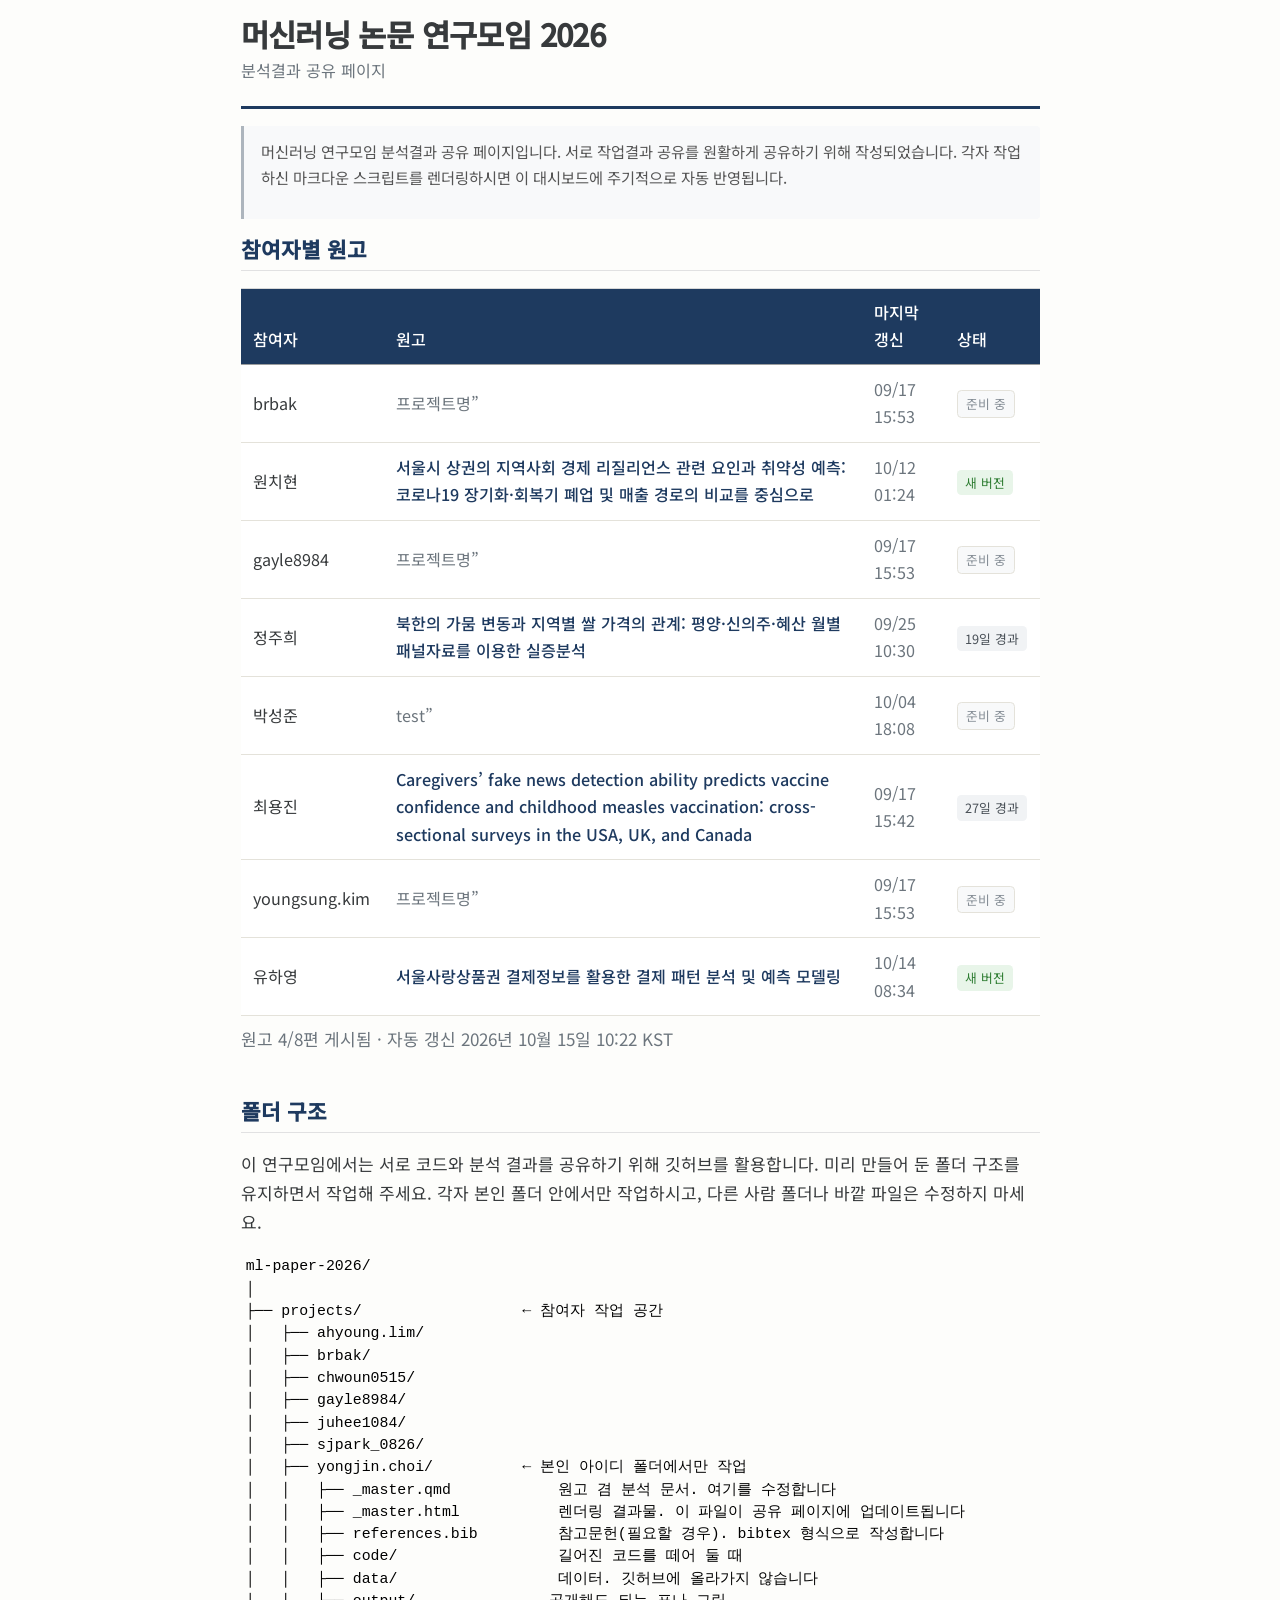
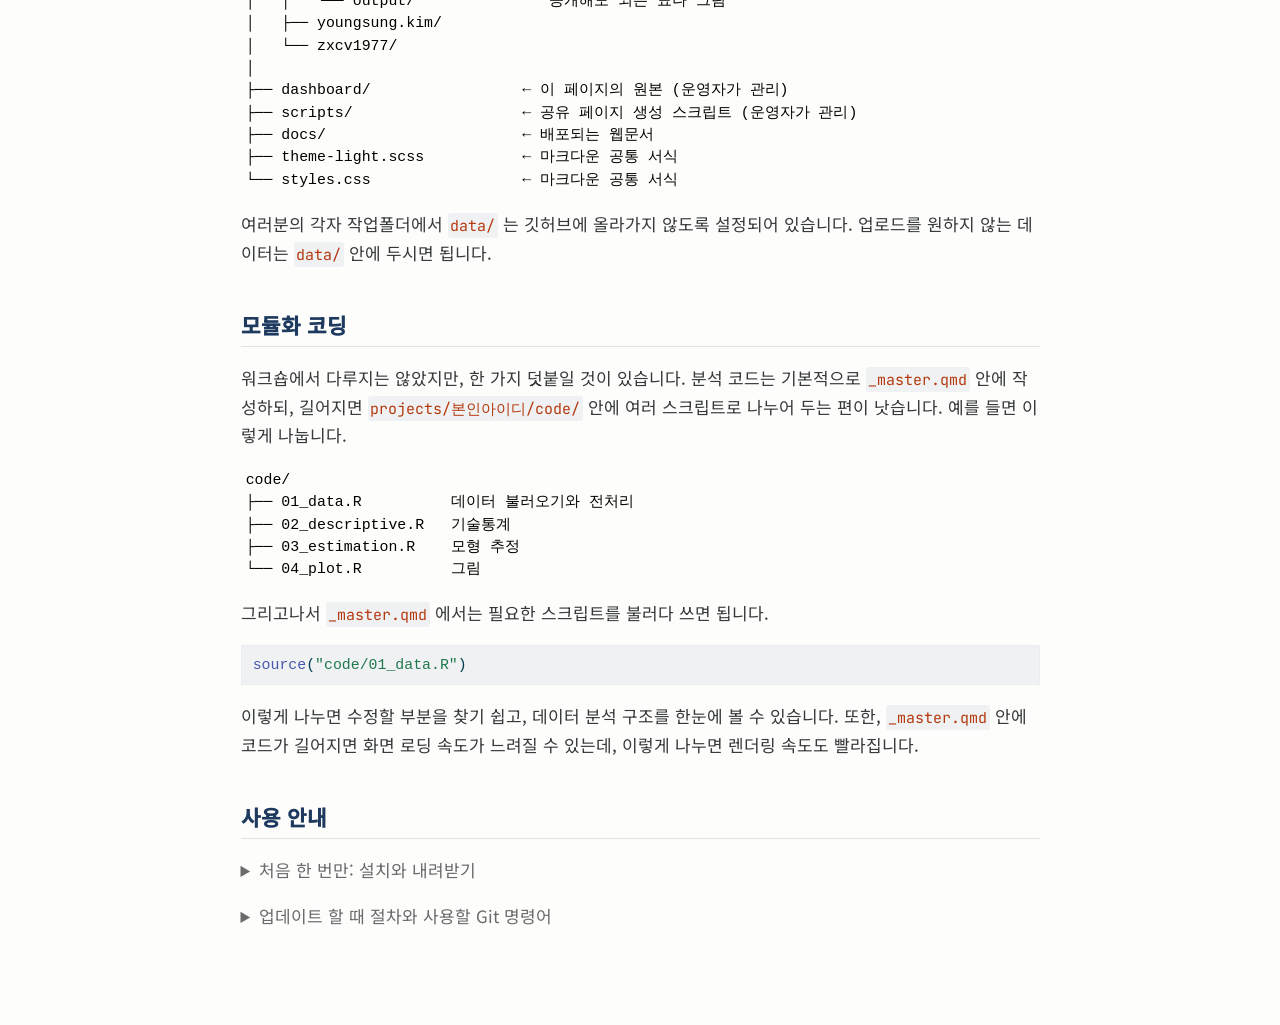
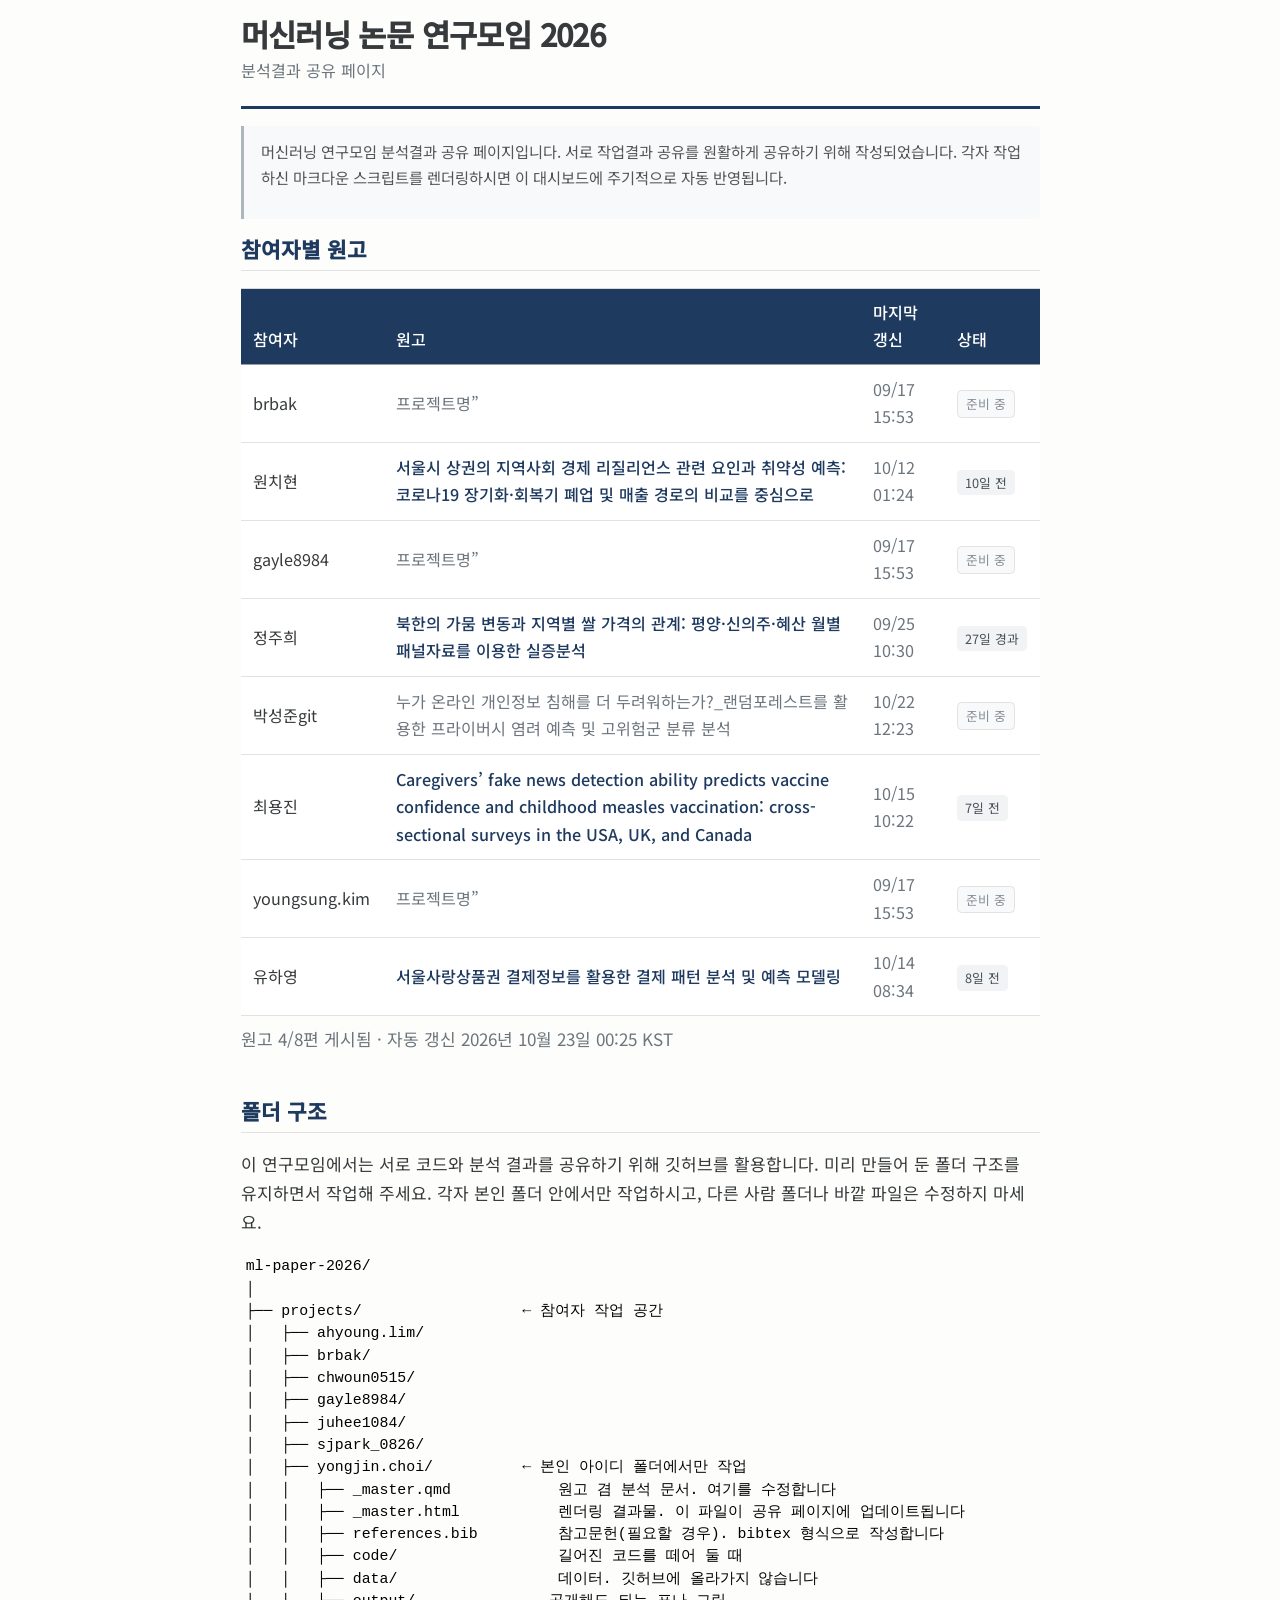
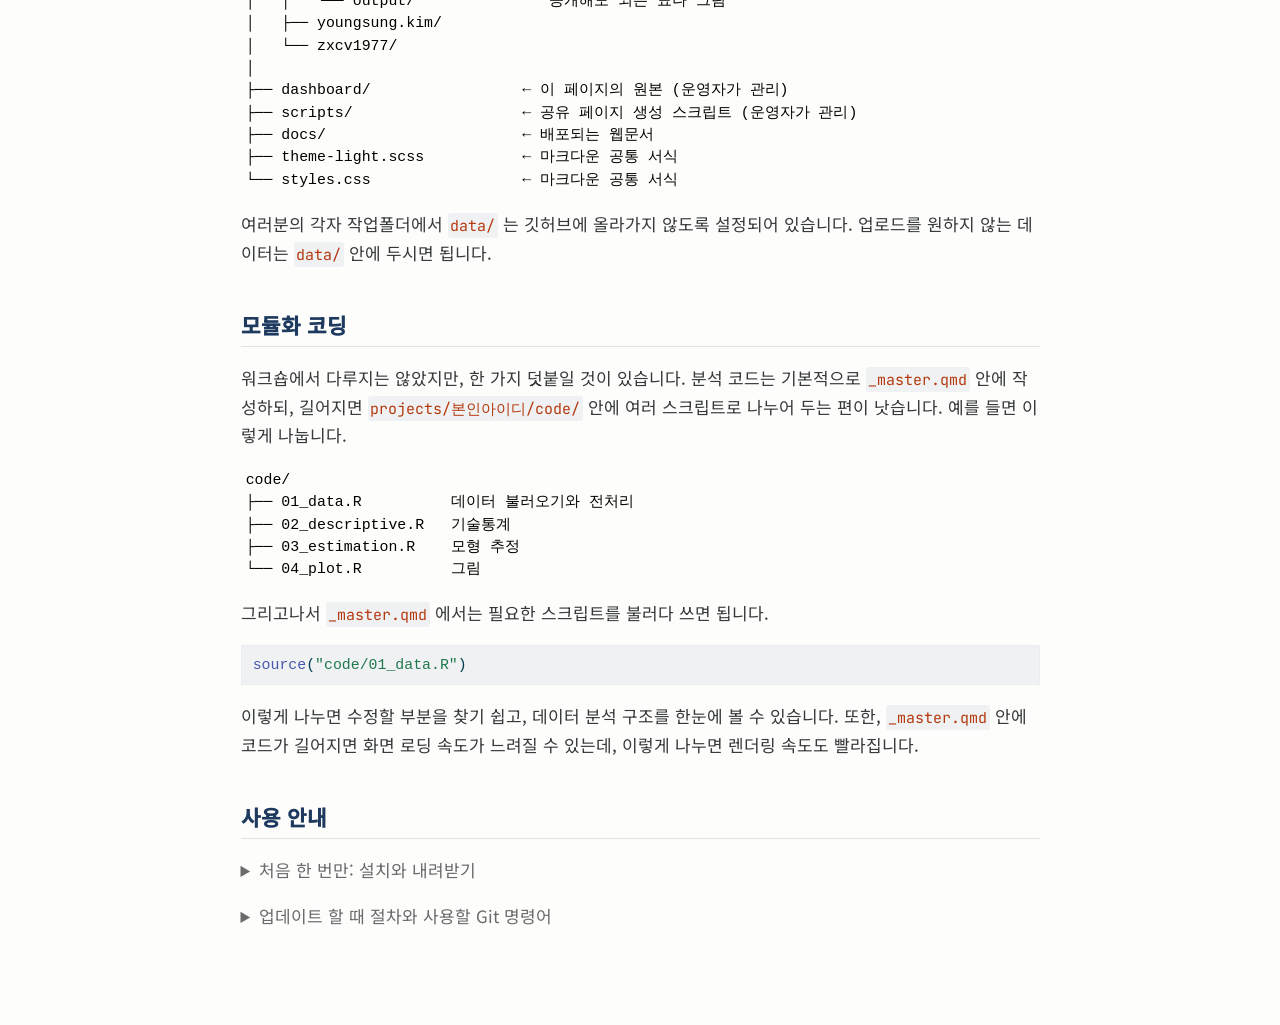
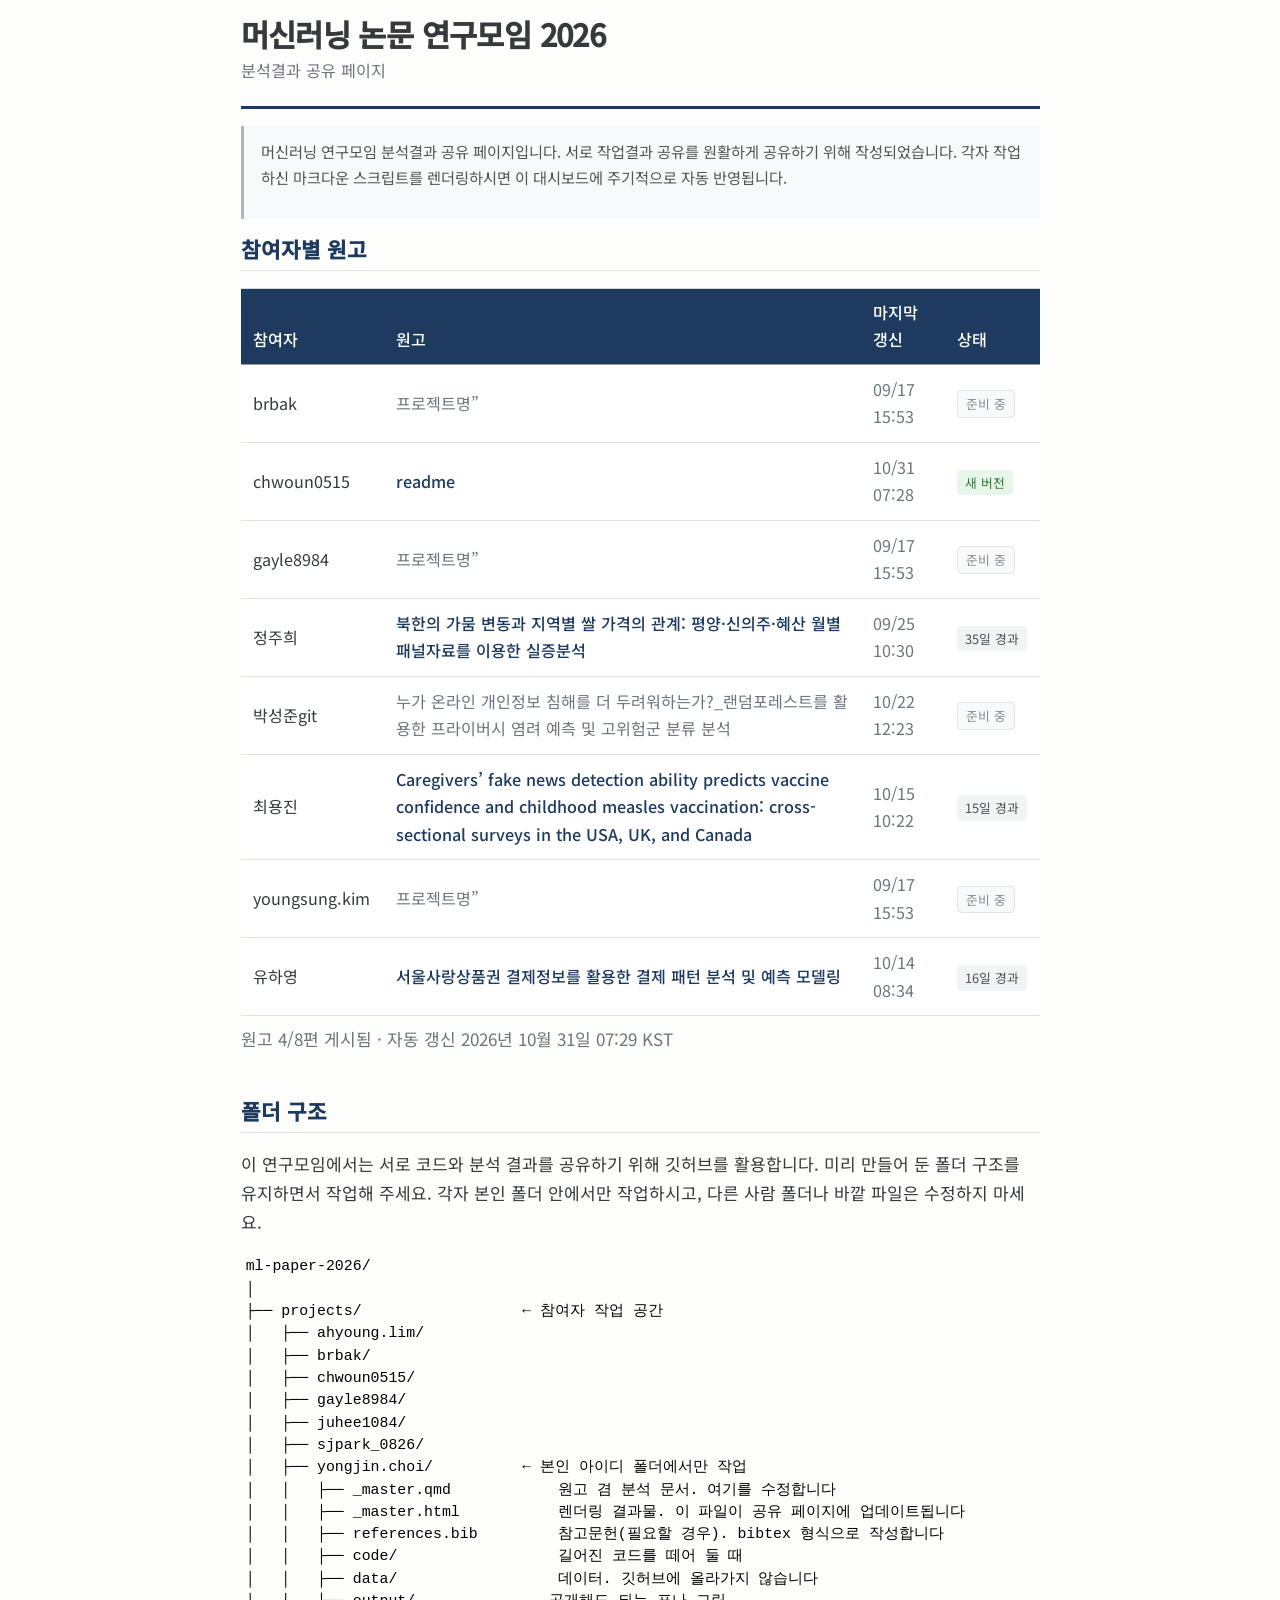
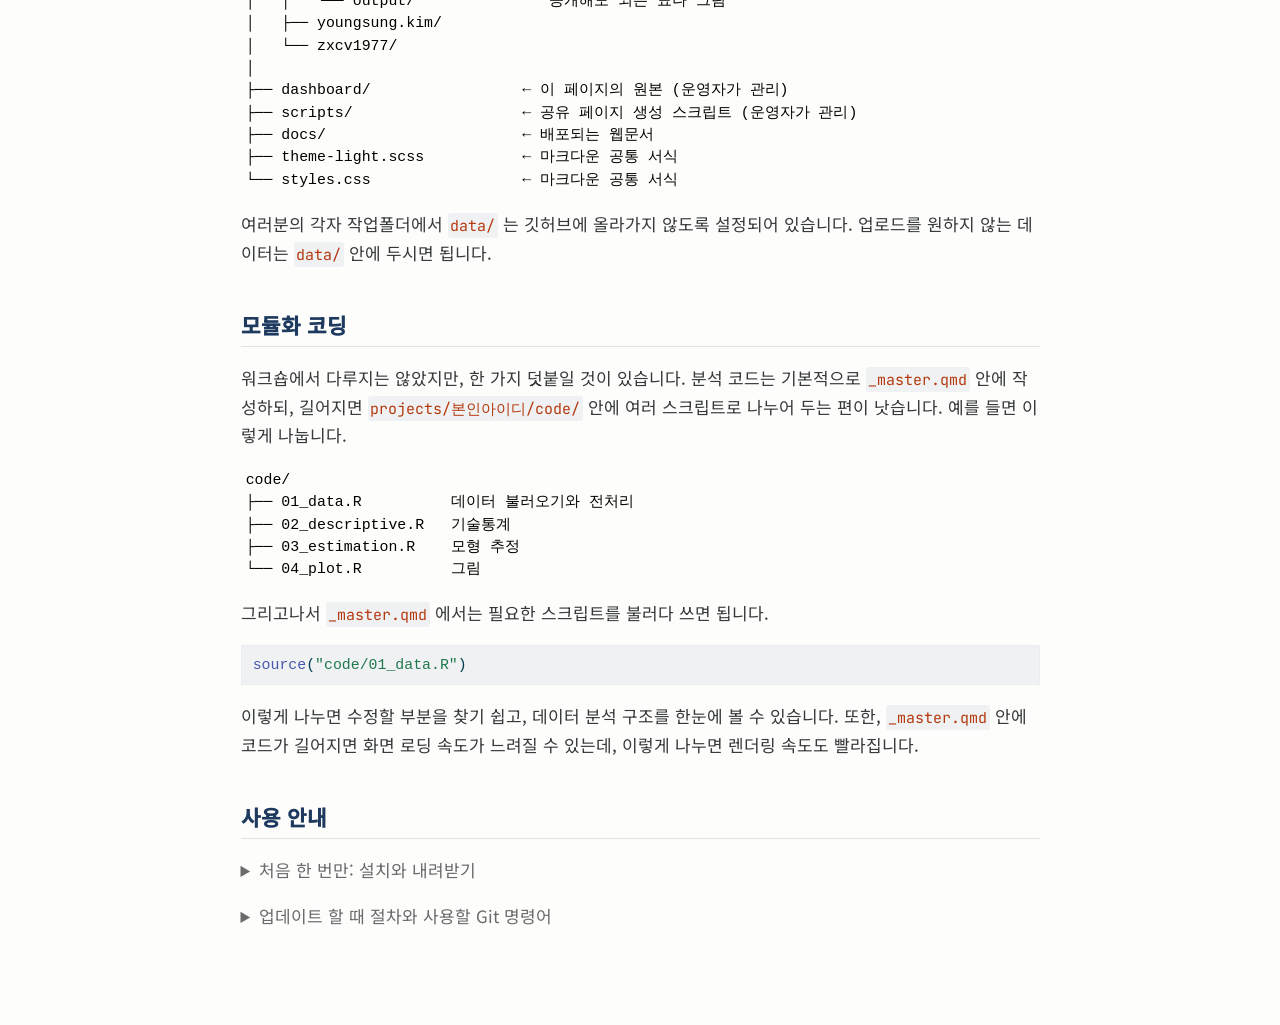
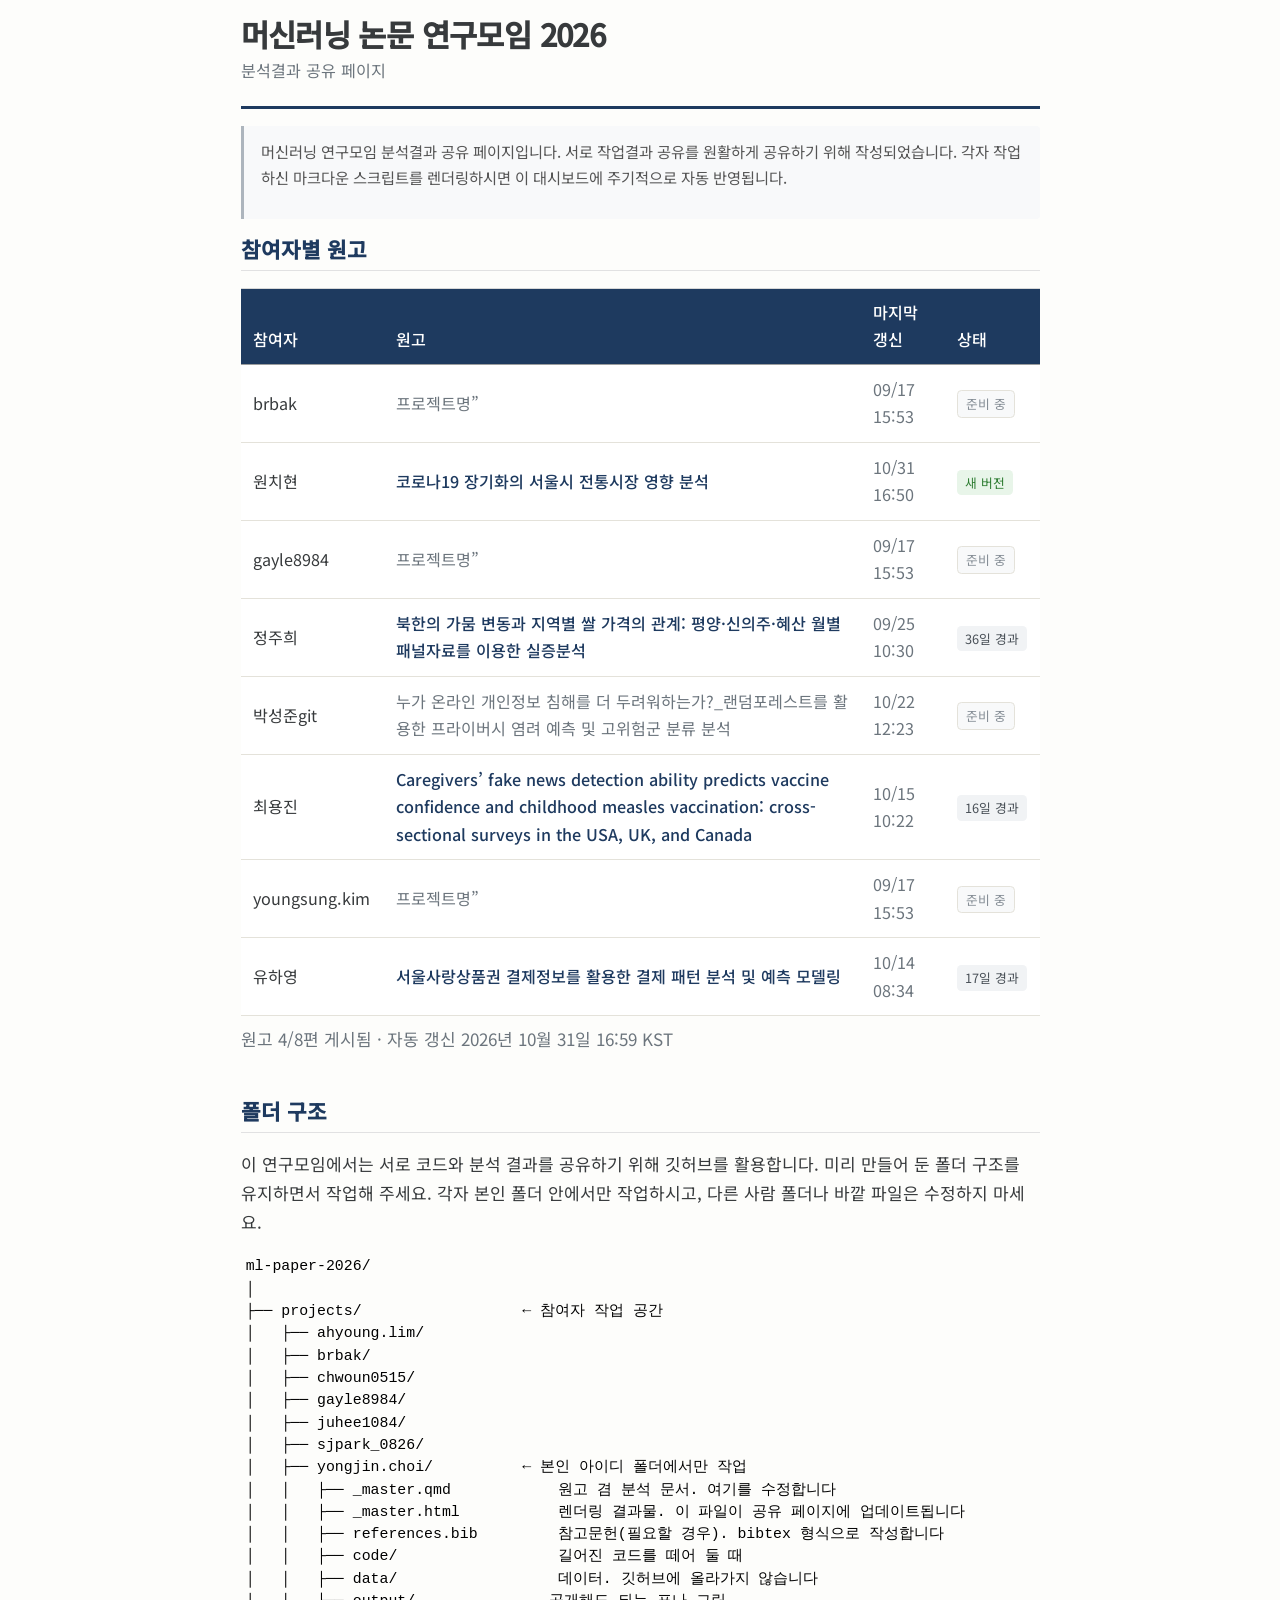
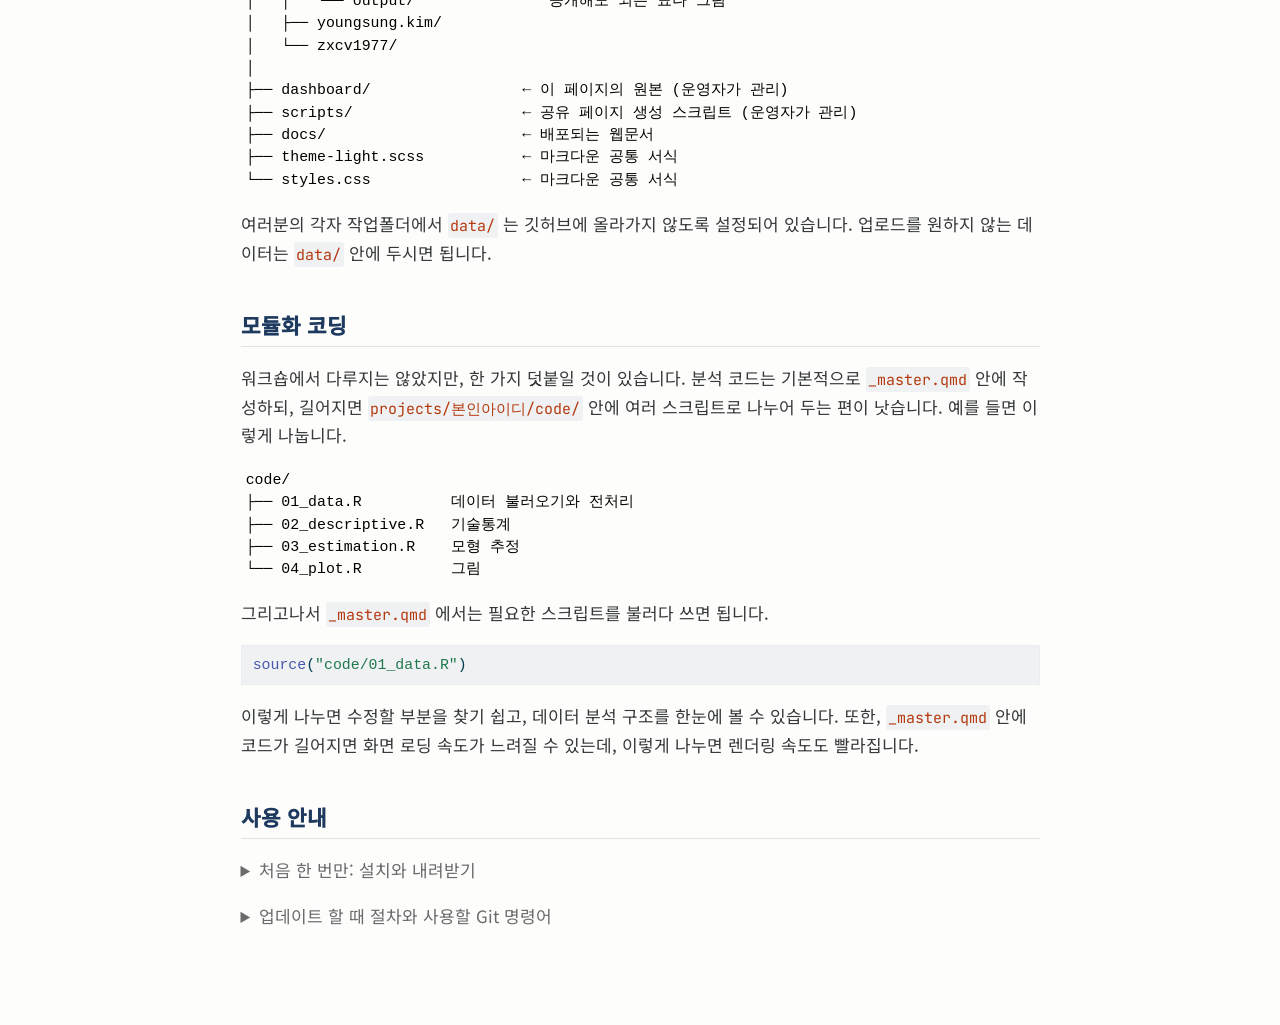
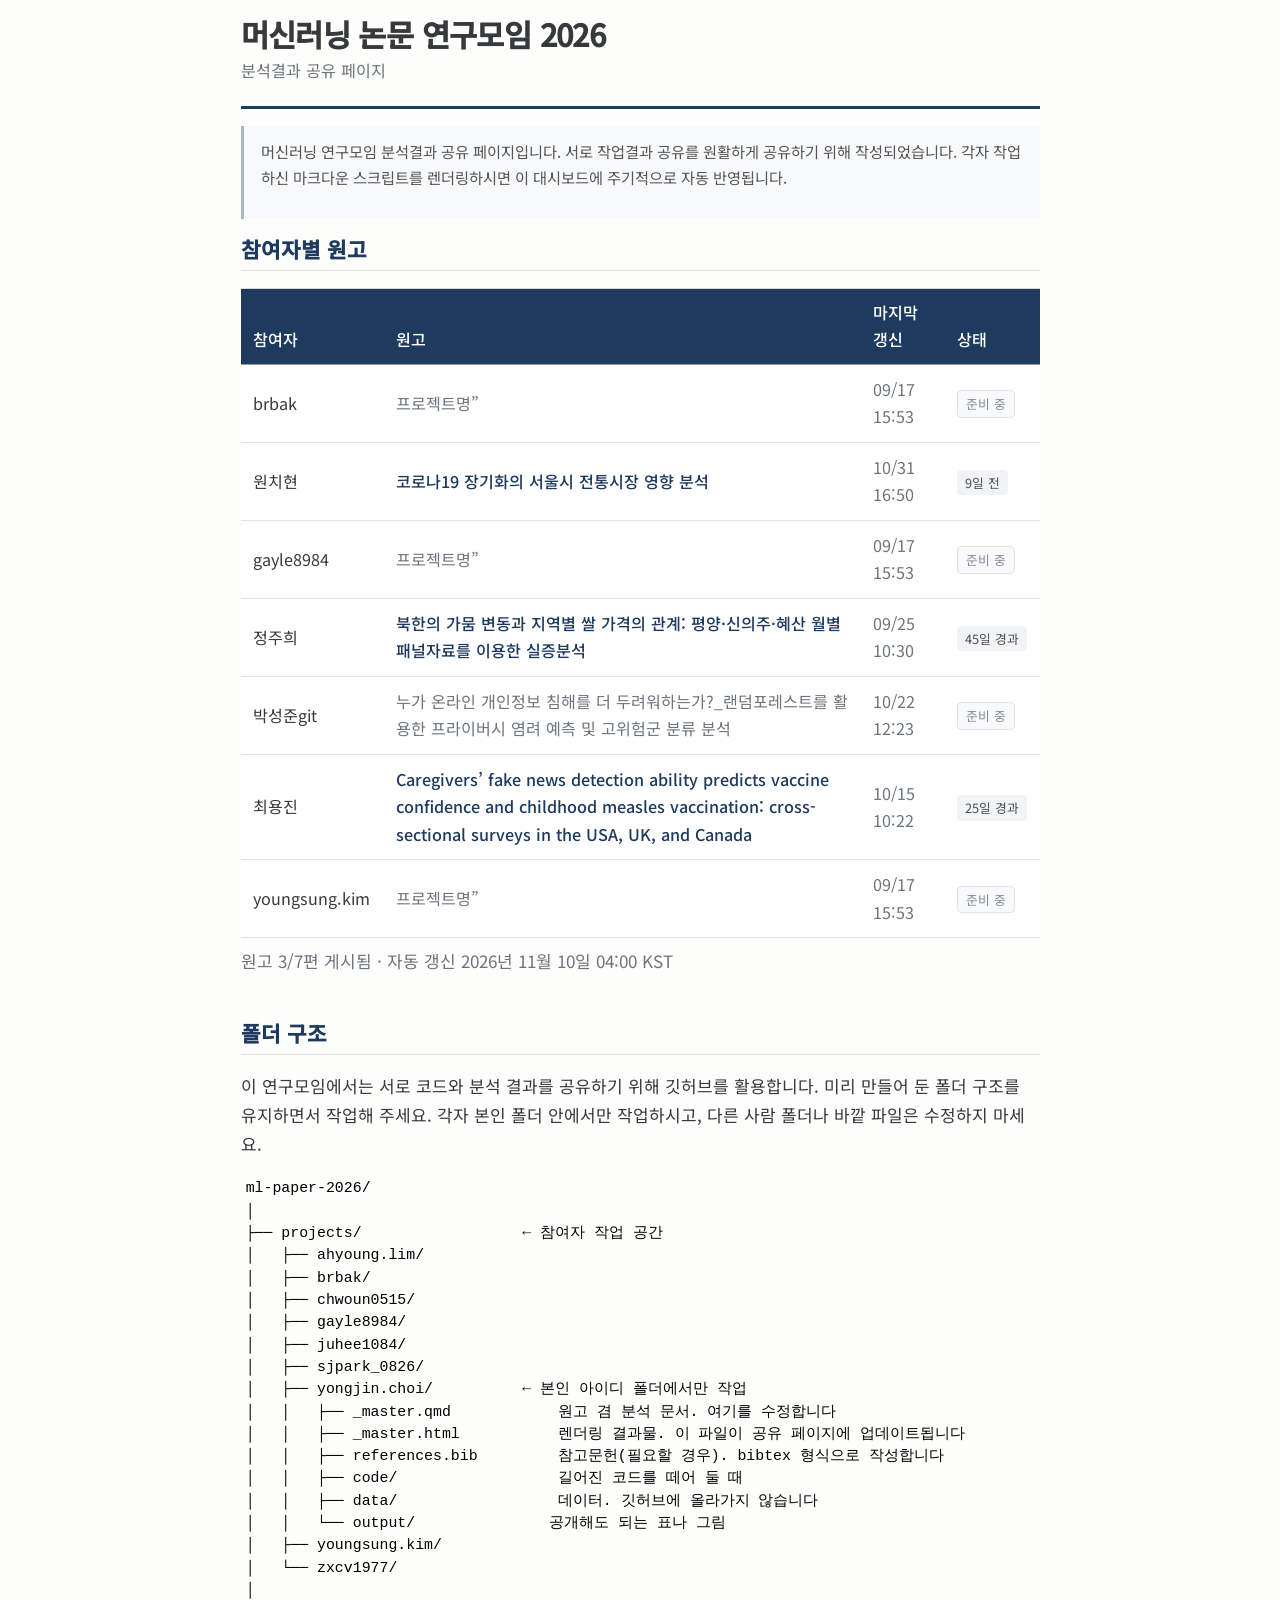
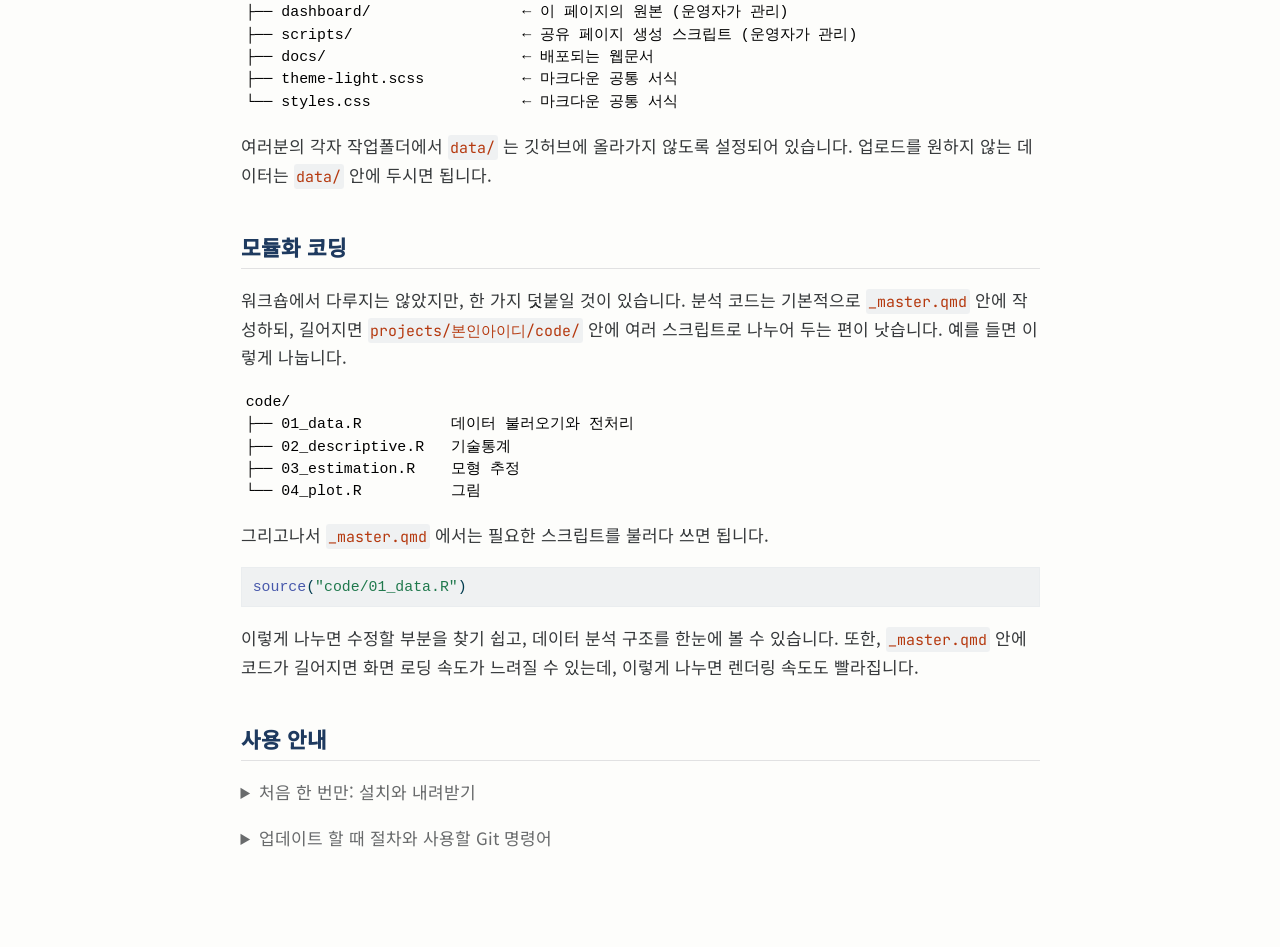
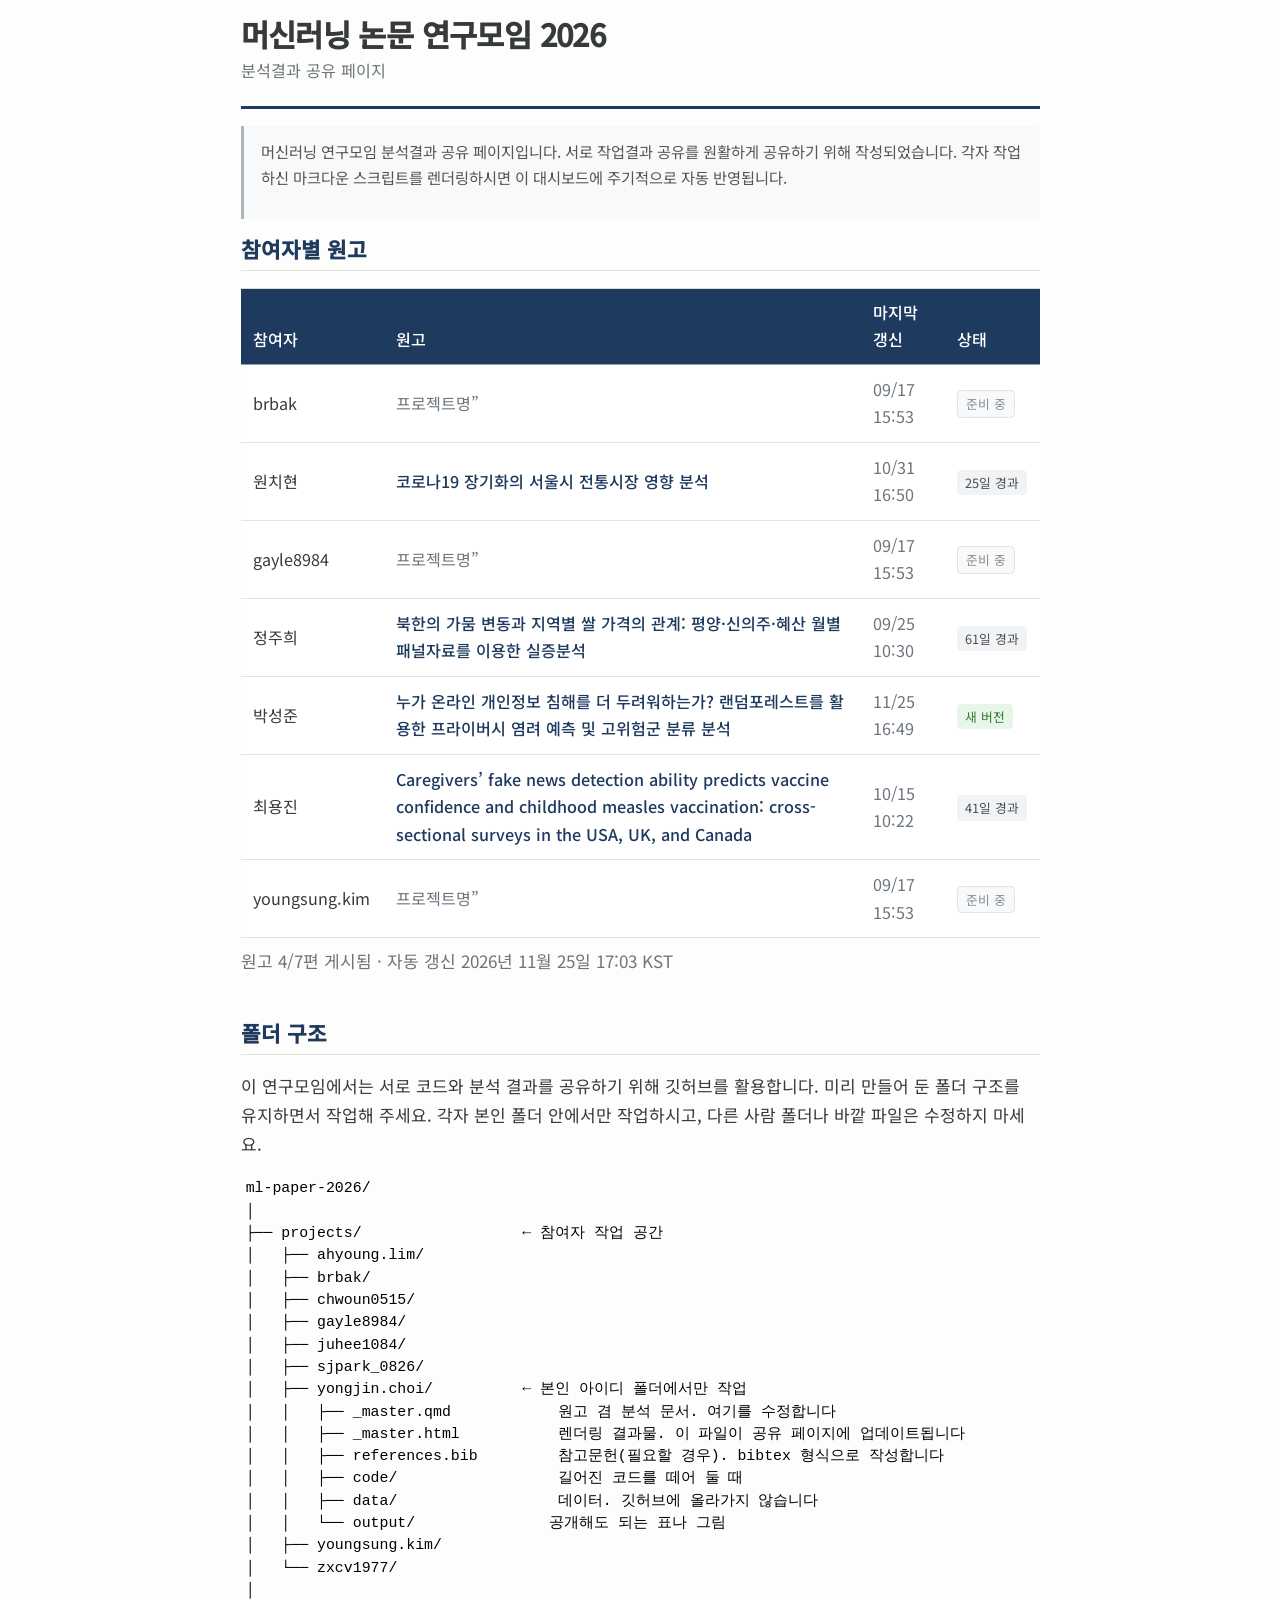
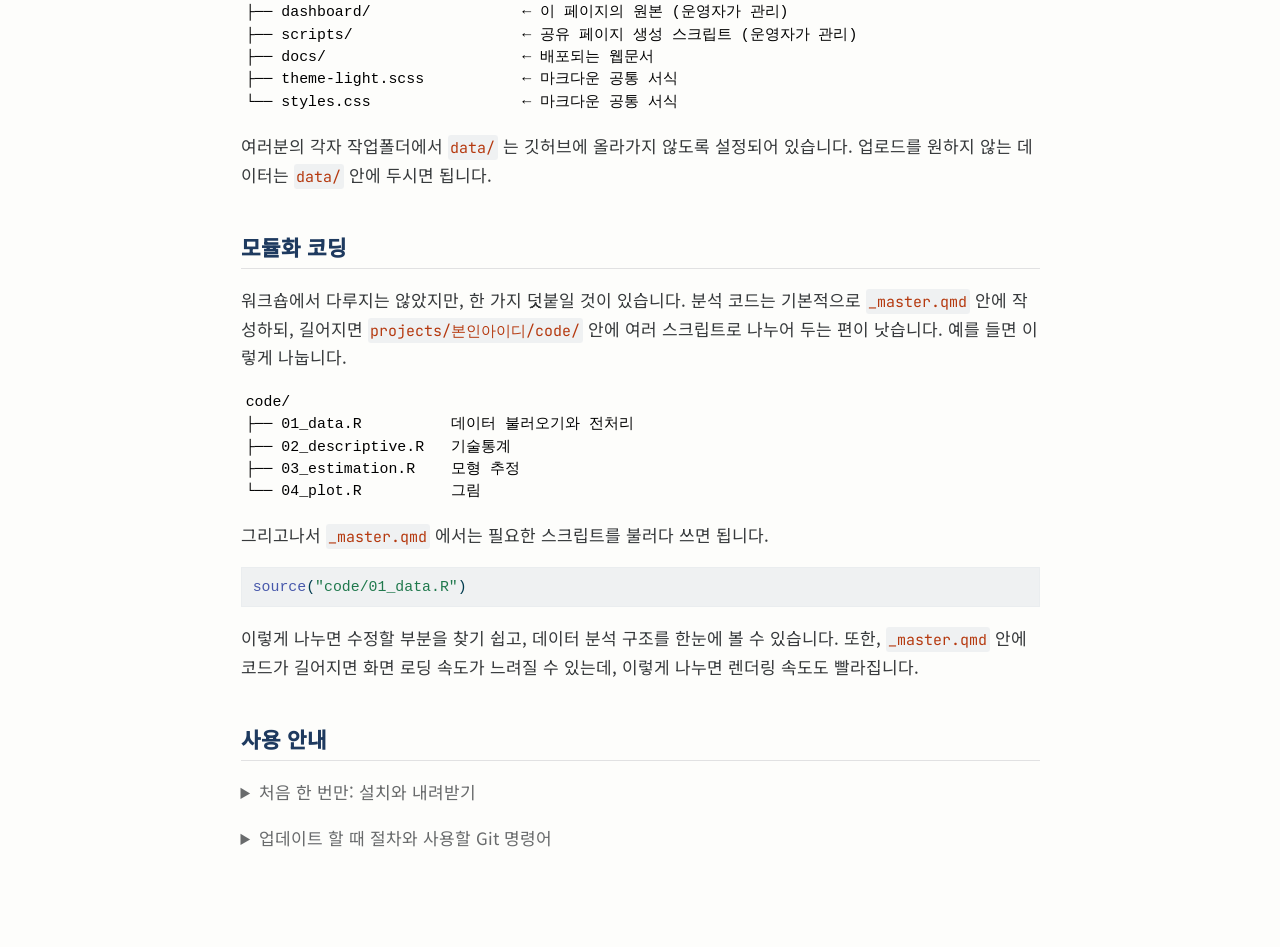
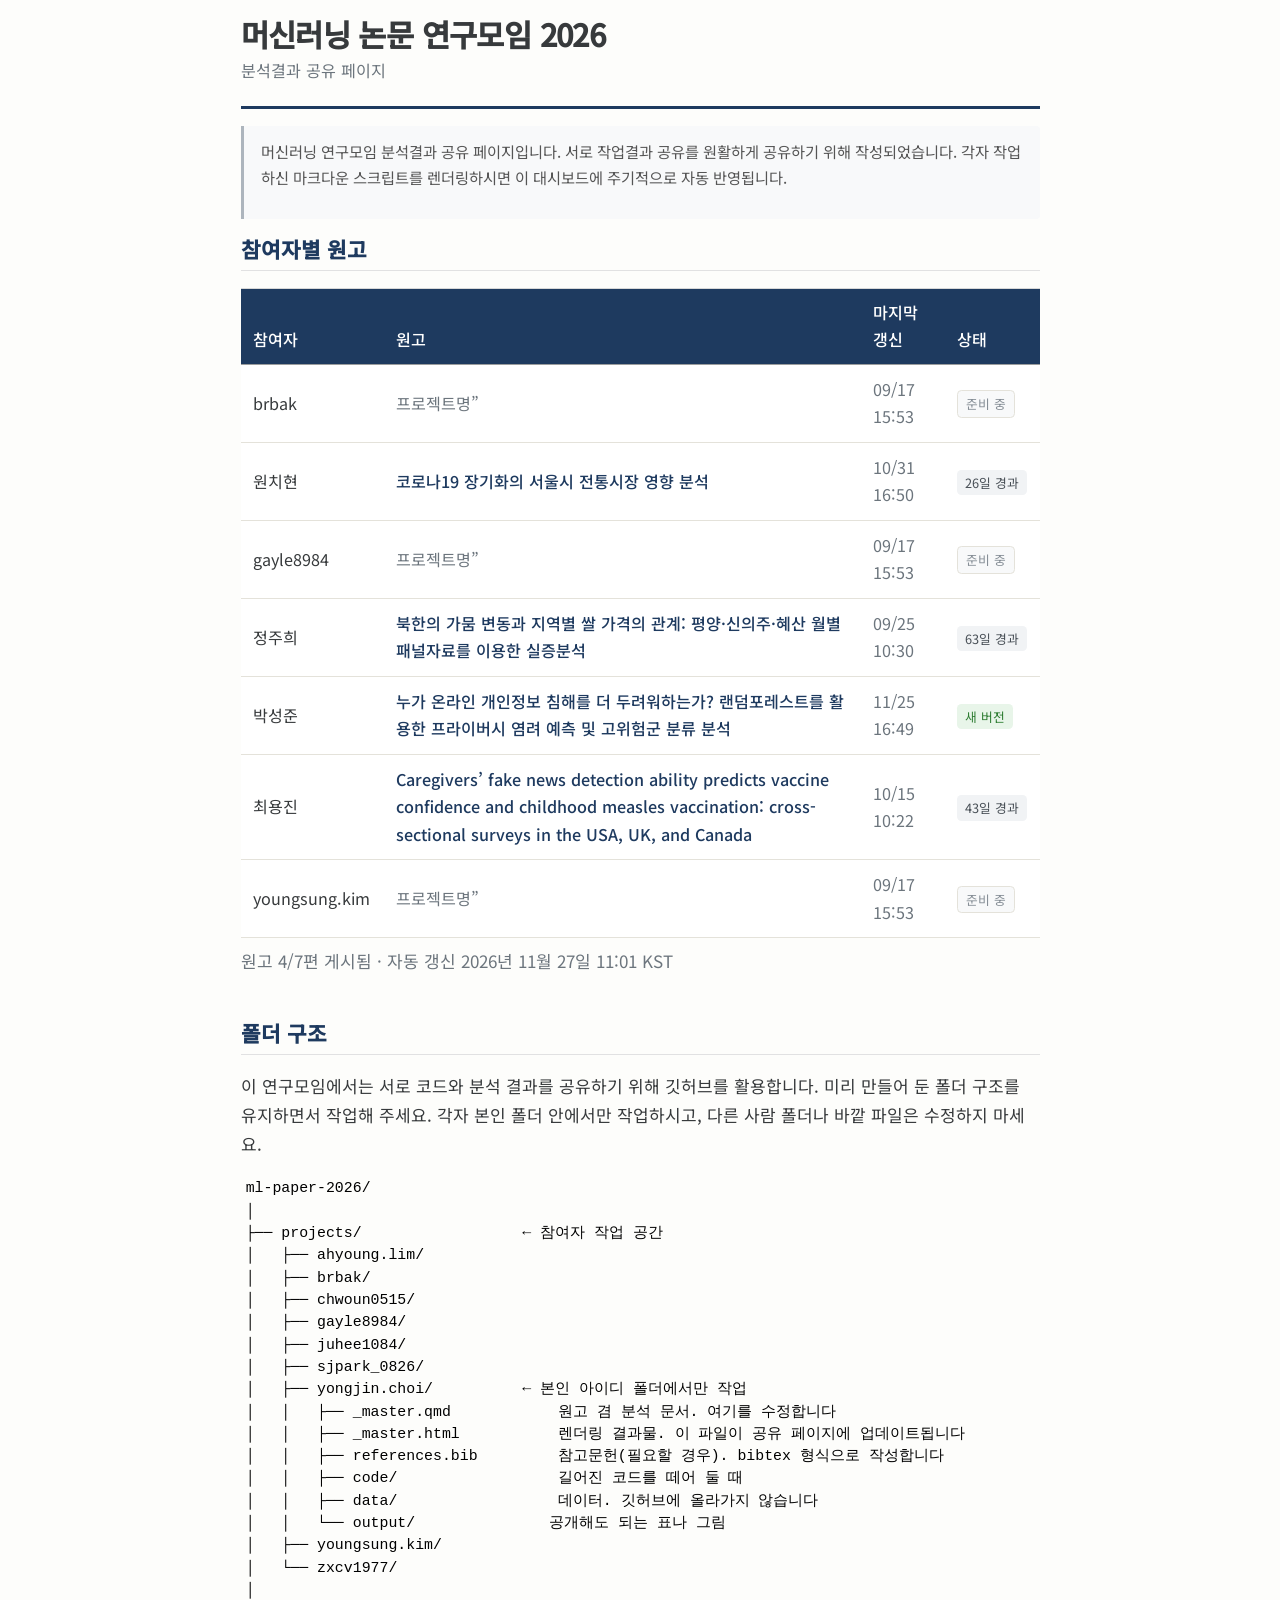
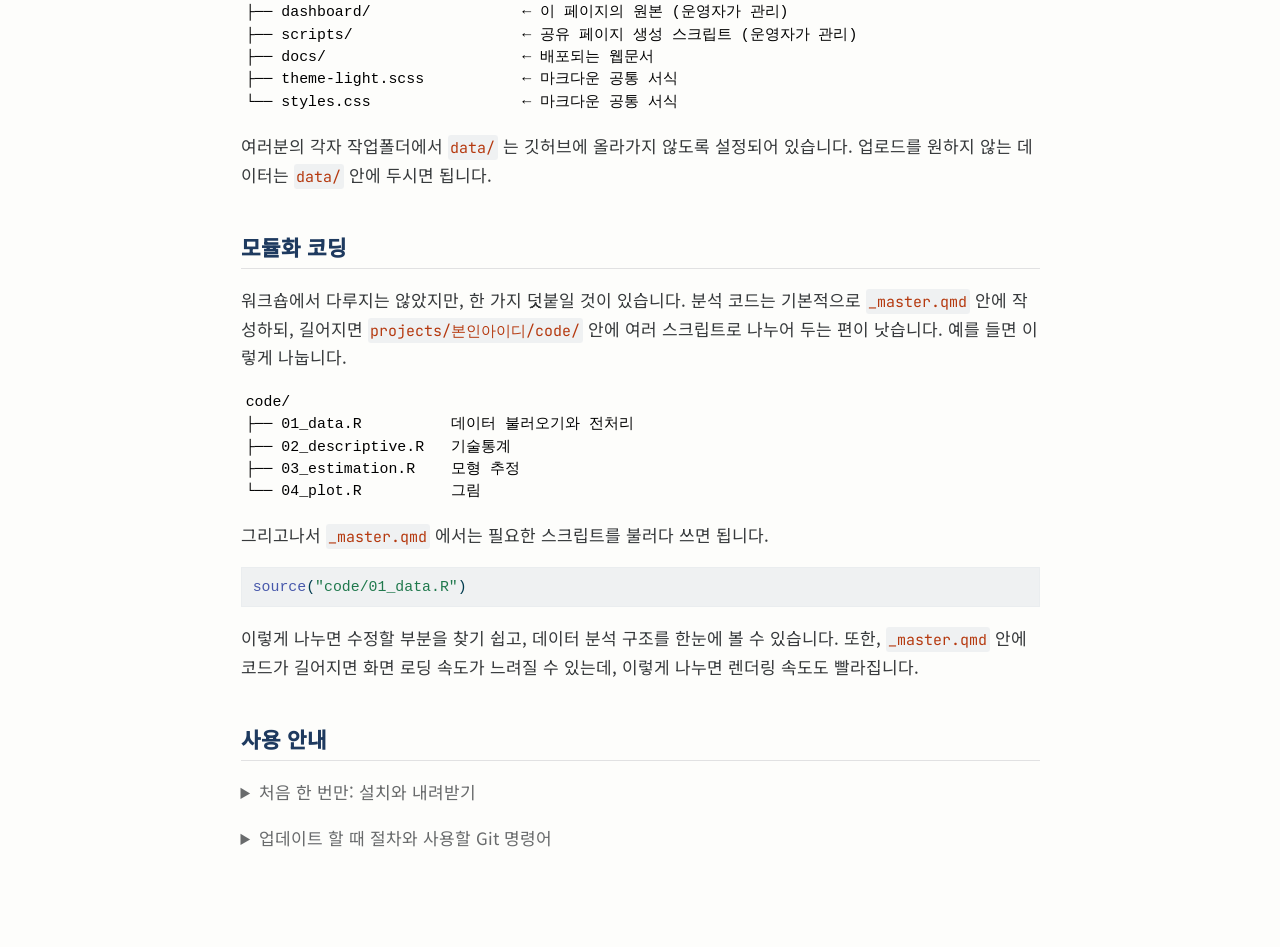
